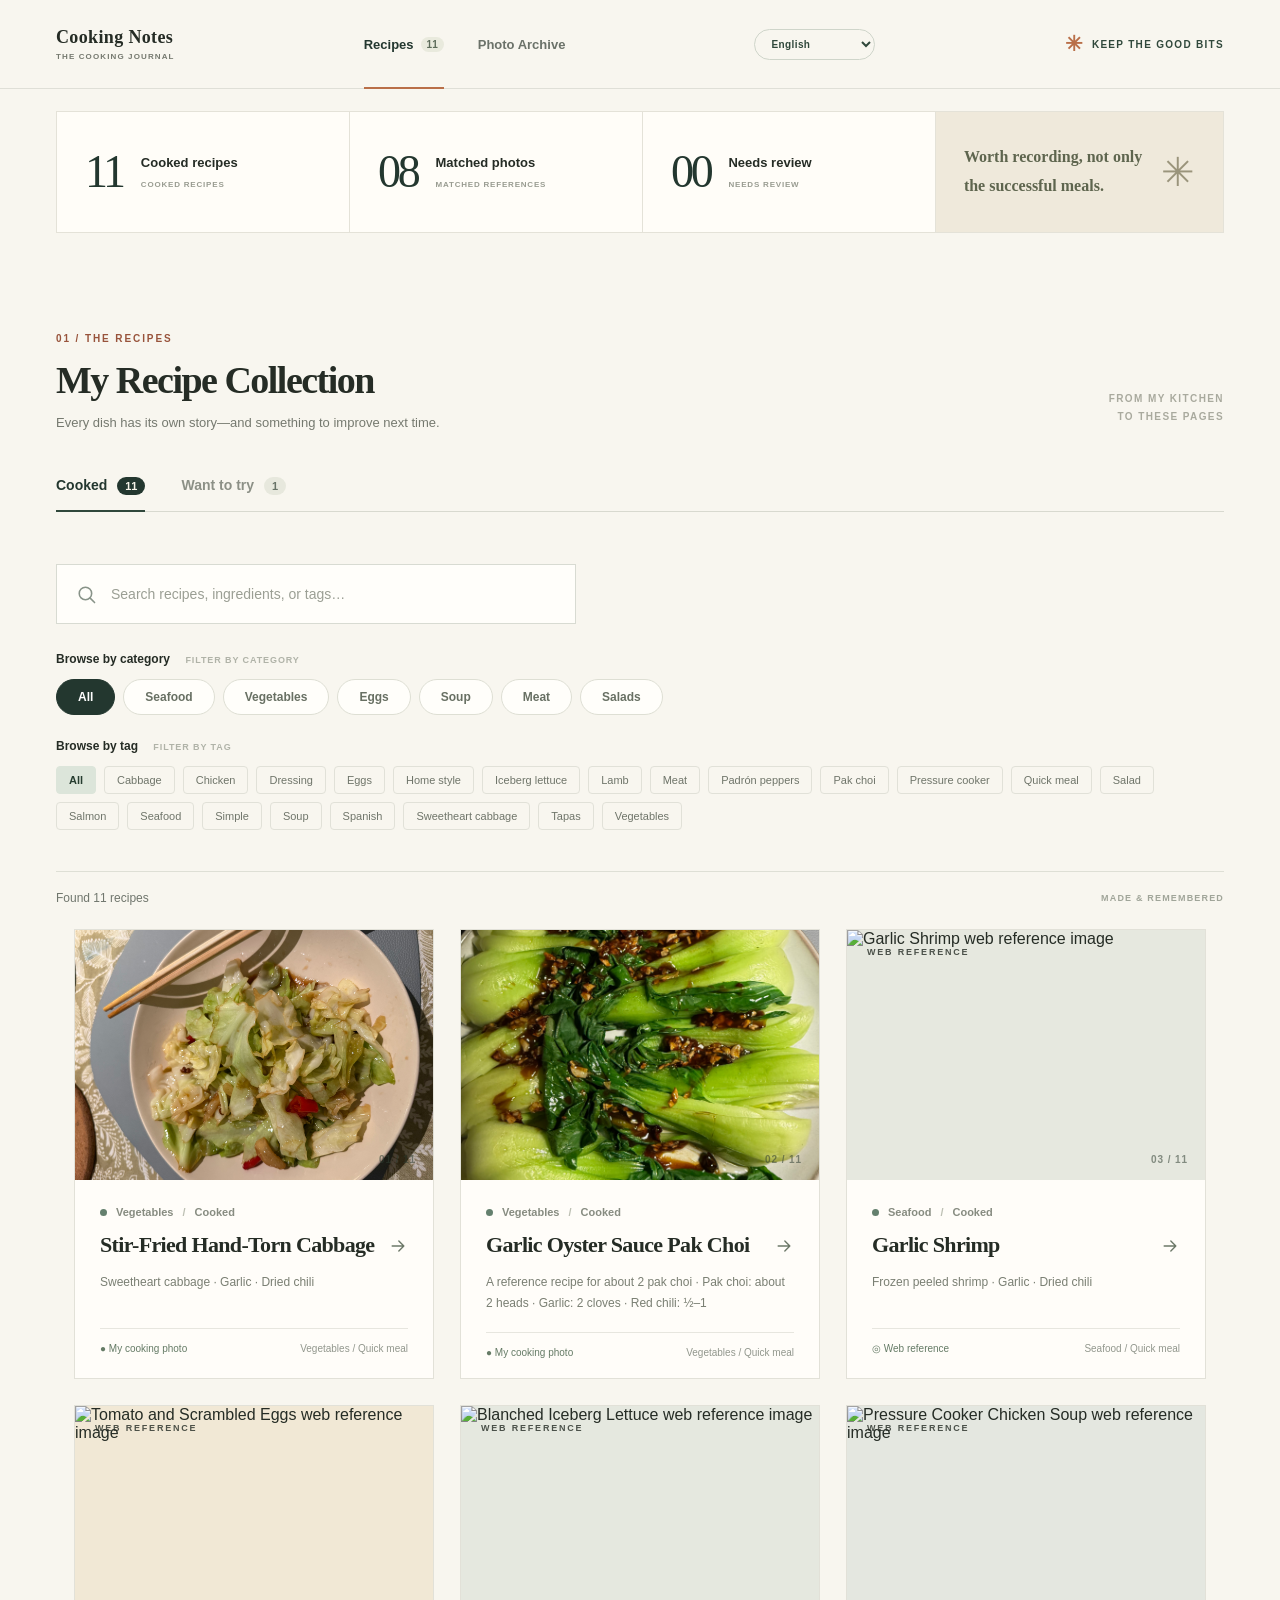
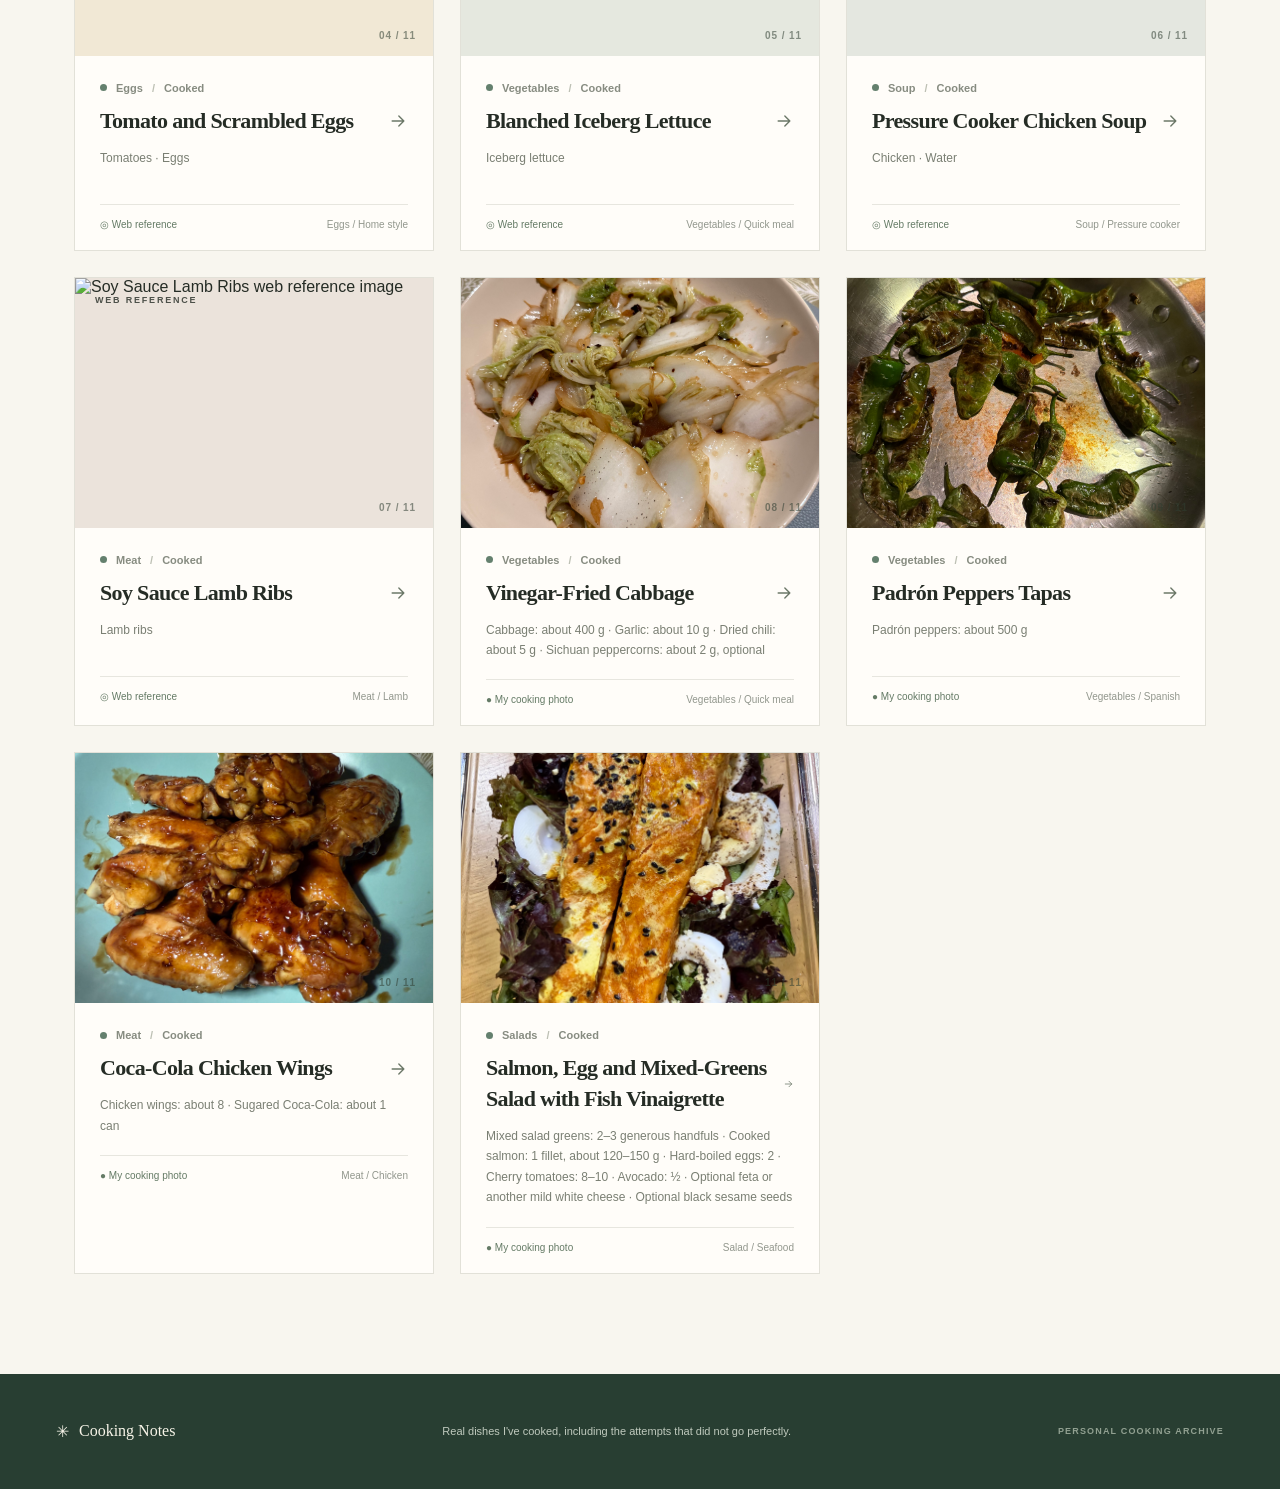
==== standalone.html @ 300072ee "Add salmon salad recipes and photos" ====
<!DOCTYPE html>
<html lang="zh-CN">
<head>
  <meta charset="UTF-8" />
  <meta name="viewport" content="width=device-width, initial-scale=1.0" />
  <meta name="theme-color" content="#f8f6ef" />
  <meta name="description" content="一个个人烹饪档案：记住每道菜的做法、真实经验和下次想改进的地方。" />
  <title>我的厨房笔记 · Cooking Notes</title>
  <style>
:root{--ink:#252c25;--muted:#75796f;--forest:#30483b;--deep:#23372f;--paper:#f8f6ef;--white:#fffefa;--line:#e4e2d8;--pale:#eeeee4;--orange:#b96f48;--rust:#98533b;--yellow:#f0e4cf;--greenlight:#e5ece1;--radius:10px;--sans:'DM Sans','Manrope',-apple-system,BlinkMacSystemFont,'PingFang SC','Microsoft YaHei',sans-serif;--serif:'Songti SC','Noto Serif CJK SC','Source Han Serif SC','STSong',Georgia,serif}
*{box-sizing:border-box}html{scroll-behavior:smooth}body{margin:0;color:var(--ink);background:var(--paper);font-family:var(--sans);-webkit-font-smoothing:antialiased}button,input{font:inherit}button{cursor:pointer}a{color:inherit;text-decoration:none}img,svg{max-width:100%}svg{width:20px;height:20px}a:focus-visible,button:focus-visible,input:focus-visible{outline:3px solid var(--orange);outline-offset:3px}.layout-container{width:min(1320px,calc(100% - 112px));margin-inline:auto}::selection{background:#d2dccd;color:var(--deep)}
.site-header{background:var(--paper);position:sticky;top:0;z-index:20;border-bottom:1px solid rgba(57,74,57,.13);backdrop-filter:blur(12px)}.header-inner{min-height:88px;display:flex;align-items:center;justify-content:space-between;gap:30px}.brand{display:flex;align-items:center;gap:12px;flex-shrink:0}.brand-symbol{width:43px;height:43px;border:1px solid var(--deep);background:var(--deep);color:#efe8da;display:grid;place-items:center;border-radius:50%}.brand-fork{font-size:24px;line-height:1}.brand-title{display:flex;flex-direction:column;gap:4px}.brand-title strong{font-family:var(--serif);font-size:18px;font-weight:700;letter-spacing:.02em}.brand-title small{font-size:8px;font-weight:800;letter-spacing:.14em;color:var(--muted)}.main-nav{display:flex;align-items:center;gap:34px;height:88px}.main-nav a{height:100%;display:flex;align-items:center;gap:7px;font-size:13px;font-weight:700;color:#6b7269;position:relative;white-space:nowrap}.main-nav a:hover,.main-nav a[aria-current=page]{color:var(--deep)}.main-nav a[aria-current=page]:after{position:absolute;content:'';height:2px;background:var(--orange);left:0;right:0;bottom:-1px}.nav-count{font-size:10px;border-radius:9px;padding:2px 6px;background:#e9eadd;color:#5c6b59}.header-side{display:flex;gap:8px;align-items:center;white-space:nowrap;color:var(--forest);font-size:10px;letter-spacing:.13em;font-weight:800}.header-star{font-size:21px;color:var(--orange)}
.hero{min-height:510px;display:grid;grid-template-columns:1.18fr .82fr;margin-top:54px;overflow:hidden;background:#efeee5}.hero-copy{padding:74px 50px 55px 69px;display:flex;flex-direction:column;justify-content:center}.eyebrow,.section-kicker,.detail-kicker{font-size:10px;letter-spacing:.19em;font-weight:800;color:var(--rust)}.eyebrow{display:flex;align-items:center;gap:13px;color:#777c70}.eyebrow-line{height:1px;width:23px;background:var(--orange)}.edition{font-size:9px;color:#b3b6a9;margin-left:12px}.hero h1,.page-intro h1,.about-hero h1{font-family:var(--serif);font-weight:600;line-height:1.35;letter-spacing:-.055em;margin:30px 0 20px;font-size:clamp(40px,4.25vw,66px)}.hero h1 em,.about-hero h1 em{color:var(--forest);font-style:normal}.hero-description{font-size:14px;line-height:2.15;color:#697165;margin:0 0 38px}.hero-link{display:inline-flex;align-items:center;gap:17px;font-size:13px;font-weight:800;width:max-content}.hero-link-icon{background:var(--forest);color:#fff;padding:10px;width:42px;height:42px;border-radius:50%;display:grid;place-items:center;transition:transform .2s}.hero-link:hover .hero-link-icon{transform:translateX(4px)}.hero-art{background:#415747;color:#f4eedc;min-height:480px;position:relative;overflow:hidden;padding:31px 33px;display:flex;align-items:center;justify-content:center}.hero-art:before,.hero-art:after{content:'';position:absolute;pointer-events:none;border:1px solid rgba(242,237,220,.09);width:530px;height:530px;border-radius:50%;top:65px;left:40%}.hero-art:after{width:700px;height:700px;top:-210px;left:-60%}.art-top{position:absolute;top:34px;left:35px;font-size:12px;letter-spacing:.16em;font-weight:800;line-height:1.35}.art-top span{display:inline-block;font-size:30px;position:absolute;top:0;left:calc(100% + 180px);color:#cfb28a}.art-bottom{position:absolute;bottom:25px;left:35px;right:35px;display:flex;justify-content:space-between;font-size:9px;letter-spacing:.16em;font-weight:700;color:#e0d6b9}.art-plate{width:min(330px,74%);aspect-ratio:1;border:2px solid #d8d4b9;border-radius:50%;display:grid;place-items:center;background:radial-gradient(circle at 35% 35%,#e6dfc7,#d2c7a6 80%);box-shadow:0 18px 30px rgba(8,27,17,.25),inset 0 0 0 15px rgba(247,241,215,.21),inset 0 0 0 18px rgba(61,84,65,.3);transform:rotate(-15deg)}.art-plate-ring{width:71%;height:71%;border:1px solid #8d907b;border-radius:50%;display:grid;place-items:center}.art-plate-ring span{font-family:Georgia,serif;text-align:center;color:#526452;font-size:12px;letter-spacing:.16em;line-height:1.9;transform:rotate(15deg)}
.stats-strip{display:grid;grid-template-columns:repeat(3,1fr) .98fr;margin-top:22px;background:#fffdf8;border:1px solid var(--line);min-height:122px}.stat{display:flex;gap:18px;align-items:center;padding:29px 28px;border-right:1px solid var(--line)}.stat strong{font-family:Georgia,serif;font-weight:400;font-size:46px;letter-spacing:-.07em;color:var(--deep);line-height:1}.stat>span{font-weight:700;font-size:13px;line-height:1.5}.stat small{display:block;font-size:8px;letter-spacing:.1em;font-weight:700;color:#999c91;margin-top:7px}.stat-note{background:#efe9db;border-right:0;justify-content:space-between}.stat-note>span{font-family:var(--serif);font-size:16px;line-height:1.8;font-weight:600;color:#5e654e}.stat-note i{font-size:40px;color:#9a947b;font-style:normal}
.catalog{padding-top:95px;padding-bottom:100px;scroll-margin-top:105px}.section-heading{display:flex;justify-content:space-between;align-items:end;gap:25px;margin-bottom:34px}.section-heading h2{font-family:var(--serif);font-size:38px;line-height:1.3;margin:10px 0 10px;letter-spacing:-.04em}.heading-mark{font-size:22px;color:var(--orange);margin-left:12px;vertical-align:top}.section-heading p{color:var(--muted);font-size:13px;margin:0}.section-side{font-size:10px;letter-spacing:.14em;font-weight:800;color:#a9aa9e;text-align:right;line-height:1.8;margin-bottom:4px}.status-tabs{border-bottom:1px solid #d8d9cf;display:flex;gap:36px;margin-bottom:28px}.status-button{padding:13px 0 17px;border:0;border-bottom:2px solid transparent;margin-bottom:-1px;background:none;font-size:14px;font-weight:700;color:#8c9086}.status-button.active{border-bottom-color:var(--forest);color:var(--deep)}.status-button span{font-size:11px;margin-left:6px;border-radius:30px;background:#e7e8dd;color:#687367;padding:3px 8px}.status-button.active span{background:var(--deep);color:#f7f4e9}.toolbar{padding:24px 0 26px}.search-wrap{height:60px;border:1px solid #d8dbd2;background:#fffefa;display:flex;align-items:center;gap:12px;padding:0 19px;max-width:520px;margin-bottom:28px;transition:border-color .2s,box-shadow .2s}.search-wrap:focus-within{border-color:var(--forest);box-shadow:0 0 0 3px rgba(48,72,59,.08)}.search-wrap svg{color:#889388;width:21px;height:21px;flex:none}.search-wrap input{border:0;outline:0;background:transparent;min-width:0;flex:1;font-size:14px;color:var(--ink)}.search-wrap input::placeholder{color:#9b9f94}.search-wrap input:focus-visible{outline:0}.clear-search{color:#778179;font-size:24px;padding:0 5px;border:0;background:transparent}.filter-title{font-size:12px;color:var(--ink);font-weight:800;margin-bottom:13px}.filter-title span{color:#b0b3a8;font-weight:700;font-size:9px;letter-spacing:.1em;margin-left:12px}.category-row,.tag-row{display:flex;flex-wrap:wrap;gap:8px}.category-button{border:1px solid #dedfd4;padding:10px 21px;background:#fffefa;font-size:12px;font-weight:600;color:#687063;border-radius:30px;transition:background .18s,color .18s}.category-button:hover,.tag-button:hover{border-color:var(--forest)}.category-button.active{background:var(--deep);color:#fff;border-color:var(--deep)}.tag-title{margin-top:24px}.tag-button{border:1px solid #e1e1d8;padding:7px 12px;background:transparent;font-size:11px;color:#6f756a;border-radius:4px}.tag-button.active{background:#dce5da;color:#263d30;border-color:#dce5da;font-weight:800}.results-heading{display:flex;align-items:center;justify-content:space-between;border-top:1px solid #dedfd5;margin:15px 0 24px;padding-top:19px;color:#70766d;font-size:12px}.results-heading b{color:var(--deep)}.results-aside{font-size:9px;letter-spacing:.13em;color:#a0a599;font-weight:700}.reset-filter{font-size:12px;background:none;border:0;color:var(--rust);font-weight:700}.recipe-grid{display:grid;grid-template-columns:repeat(3,minmax(0,1fr));gap:26px}.recipe-card{background:#fffdf9;border:1px solid #e2e1d8;display:block;min-width:0;transition:transform .2s,box-shadow .2s,border-color .2s;overflow:hidden}.recipe-card:hover{transform:translateY(-5px);box-shadow:0 16px 36px rgba(31,44,32,.09);border-color:#cdd4cb}.card-cover{height:250px;background:#e5e9df;position:relative;overflow:hidden}.cover-海鲜{background:#e6e8df}.cover-蔬菜{background:#e5e8df}.cover-鸡蛋{background:#f1e8d5}.cover-汤{background:#e4e7e0}.cover-肉类{background:#ebe3db}.card-cover .photo-frame{height:100%;width:100%;border:0}.card-number{position:absolute;bottom:15px;right:17px;color:rgba(47,62,49,.55);font-size:10px;font-weight:800;letter-spacing:.09em;z-index:1}.photo-frame{position:relative;display:flex;align-items:center;justify-content:center;min-height:100%;overflow:hidden}.photo-frame img{display:block;width:100%;height:100%;object-fit:cover;position:absolute;inset:0}.photo-missing{display:flex;flex-direction:column;color:#6c7869;gap:10px;text-align:center;isolation:isolate}.photo-missing:before{content:'';position:absolute;width:250px;height:250px;border:1px solid rgba(95,115,98,.16);border-radius:50%;z-index:-1;transform:translate(55px,15px)}.photo-corner{font-size:9px;letter-spacing:.2em;font-weight:800;opacity:.8;position:absolute;top:17px;left:20px}.placeholder-plate{width:104px;height:104px;border-radius:50%;border:1px solid rgba(63,83,68,.27);display:grid;place-items:center;background:rgba(255,255,255,.32);box-shadow:inset 0 0 0 9px rgba(255,255,255,.2)}.placeholder-inner{border:1px solid rgba(63,83,68,.16);width:72px;height:72px;border-radius:50%;display:grid;place-items:center}.placeholder-inner svg{width:27px;height:27px;opacity:.63}.placeholder-text{font-family:var(--serif);font-size:14px;font-weight:600}.placeholder-filename{font-size:9px;max-width:94%;line-height:1.45;color:#92998a;letter-spacing:.01em;overflow-wrap:anywhere}.card-content{padding:26px 25px 20px}.card-meta{display:flex;align-items:center;gap:9px;font-size:11px;color:#878c81;font-weight:600}.dot{display:inline-block;width:7px;height:7px;border-radius:50%;background:#64806e}.meta-divider{color:#bdc0b4}.card-title-row{display:flex;justify-content:space-between;align-items:center;gap:8px;margin-top:12px}.card-title-row h3{font-family:var(--serif);font-size:22px;margin:0;font-weight:600;letter-spacing:-.03em;line-height:1.4}.card-arrow{color:#6c7868;display:grid;place-items:center;transition:transform .2s}.recipe-card:hover .card-arrow{transform:translateX(4px)}.card-ingredients{color:#7a7f73;font-size:12px;min-height:37px;margin:11px 0 19px;line-height:1.7}.card-bottom{border-top:1px solid #e7e6df;padding-top:14px;display:flex;justify-content:space-between;gap:12px;font-size:10px;color:#92978d}.card-photo-status{white-space:nowrap;color:#657b66}.empty-results{text-align:center;padding:75px 20px;border:1px dashed #ced4c9;background:#f7f6ef}.empty-symbol{font-size:36px;color:var(--orange)}.empty-results h3{font-family:var(--serif);font-size:22px;margin:12px 0}.empty-results p{font-size:13px;color:var(--muted)}.btn-outline{padding:11px 17px;border:1px solid var(--forest);margin-top:12px}
.bottom-callout{background:#e6e9df;margin-bottom:85px;min-height:190px;display:flex;align-items:center;padding:35px 50px;gap:29px}.callout-flower{font-size:68px;color:#6c836f;line-height:1}.bottom-callout>div:nth-child(2){flex:1}.bottom-callout>div span{font-size:9px;letter-spacing:.17em;font-weight:800;color:#7b8d77}.bottom-callout h2{font-family:var(--serif);font-size:25px;font-weight:600;margin:8px 0}.bottom-callout p{margin:0;font-size:12px;color:#768074}.bottom-callout a,.about-foot a{display:inline-flex;align-items:center;gap:10px;font-size:12px;font-weight:800;white-space:nowrap}.bottom-callout a svg,.about-foot a svg{width:18px}
.site-footer{background:#283e32;color:#eaeadd}.footer-inner{min-height:115px;display:flex;align-items:center;justify-content:space-between;gap:18px;font-size:11px;color:#c0cabe}.footer-brand{display:flex;align-items:center;gap:10px;color:#f7f4e8;font-family:var(--serif);font-size:16px}.footer-brand:first-letter{color:#d9b893}.footer-inner>span:last-child{font-size:9px;font-weight:800;letter-spacing:.13em;color:#91a091}
.breadcrumbs{display:flex;align-items:center;gap:12px;font-size:11px;color:#91988c;margin:33px 0 50px}.breadcrumbs a:hover{color:var(--forest)}.breadcrumbs b{font-weight:700;color:var(--forest)}.detail-top{display:grid;grid-template-columns:1.02fr .98fr;gap:60px;align-items:center;padding-bottom:65px;border-bottom:1px solid var(--line)}.detail-intro{padding:30px 10px 35px 0}.detail-kicker{display:flex;align-items:center;gap:14px}.detail-line{width:30px;height:1px;background:#b8baad}.detail-intro h1{font-family:var(--serif);font-size:clamp(36px,4.2vw,66px);font-weight:600;line-height:1.35;letter-spacing:-.045em;margin:24px 0 18px}.detail-intro>p{font-size:13px;color:#7b8376;line-height:1.9;max-width:400px}.detail-tag-row{display:flex;gap:7px;flex-wrap:wrap;margin:25px 0 45px}.tag{font-size:10px;letter-spacing:.01em;background:#e5e9de;border-radius:3px;padding:8px 11px;color:#657763}.detail-action-row{display:flex;align-items:center;gap:35px}.cooked-label{font-size:12px;font-weight:700;color:#507159;display:flex;align-items:center;gap:8px}.print-button{border:0;border-bottom:1px solid #aab4a7;background:none;padding:5px 1px;color:#536d59;font-size:12px;font-weight:800}.detail-cover{height:420px;background:#e1e5d9}.detail-cover .visual-detail{height:420px}.detail-cover .photo-corner{top:25px;left:26px}.detail-cover .placeholder-plate{width:150px;height:150px}.detail-cover .placeholder-inner{width:105px;height:105px}.detail-cover .placeholder-inner svg{width:35px;height:35px}.detail-body{display:grid;grid-template-columns:minmax(220px,.75fr) minmax(0,1.55fr);gap:85px;padding:62px 0 60px}.detail-section{margin-bottom:49px}.detail-section-head{display:flex;align-items:center;gap:12px;border-bottom:1px solid #d9dcd2;padding-bottom:15px;margin-bottom:21px}.detail-section-head h2{font-family:var(--serif);font-size:22px;font-weight:600;margin:0}.tiny-index{font-family:Georgia,serif;font-size:13px;color:var(--orange);font-style:italic}.detail-list{padding:0;list-style:none;margin:0;display:grid;gap:11px}.detail-list li{font-size:13px;line-height:1.95;color:#555e52;position:relative;padding-left:17px}.detail-list:not(.steps-list) li:before{content:'•';position:absolute;left:0;color:#a7ae9d}.steps-list{counter-reset:steps;gap:18px}.steps-list li{counter-increment:steps;display:grid;grid-template-columns:32px 1fr;gap:12px;padding:0;align-items:start;font-size:14px;line-height:1.9}.steps-list li:before{content:counter(steps,decimal-leading-zero);position:static;color:var(--orange);font-size:12px;font-family:Georgia,serif;margin-top:3px}.not-recorded{font-size:12px;color:#a2a498;font-style:italic;margin:0}.sidebar-next{padding:21px 23px;background:#eee9dc;margin-top:45px;margin-bottom:38px}.mini-label{font-size:9px;letter-spacing:.14em;font-weight:800;color:var(--rust)}.sidebar-next h3{font-family:var(--serif);font-size:17px;margin:9px 0 14px}.sidebar-next .detail-list{gap:4px}.sidebar-next>p{border-top:1px solid #dcd5c7;color:#8a7c6d;font-size:11px;line-height:1.8;padding-top:11px;margin:14px 0 0}.recipe-sourcefile{border-top:1px solid var(--line);display:flex;align-items:flex-start;gap:10px;padding-top:20px;color:#6c7a6c;font-size:11px;line-height:1.65}.recipe-sourcefile svg{width:18px;flex:none}.recipe-sourcefile small{color:#a0a59a;overflow-wrap:anywhere}.experience-panels{display:grid;grid-template-columns:1fr 1fr;gap:18px;margin:57px 0 50px}.experience-panel{padding:29px 27px 32px;min-height:275px}.experience-panel.observed{background:#e6ede4}.experience-panel.next{background:#f2e9df}.panel-eyebrow{display:flex;align-items:center;gap:7px;font-size:9px;font-weight:800;letter-spacing:.1em;color:#648071}.experience-panel.next .panel-eyebrow{color:#b17d5e}.panel-eyebrow span{font-size:16px}.experience-panel h2{font-family:var(--serif);font-weight:600;font-size:21px;margin:17px 0 20px}.experience-panel .detail-list{gap:9px}.experience-panel .detail-list li{font-size:12px;line-height:1.9}.experience-panel.observed .detail-list li:before{color:#60806d}.experience-panel.next .detail-list li:before{color:#bc825e}.photo-count{font-family:var(--sans);font-size:11px;color:#94998e;font-weight:500;margin-left:5px}.detail-photos{display:grid;grid-template-columns:repeat(2,1fr);gap:14px}.detail-photo .photo-frame{height:200px;min-height:200px;background:#e5e9df}.detail-photo p{font-size:11px;color:#737d70}.detail-photo p span{color:#a0a69a}.gallery-tip{display:flex;align-items:flex-start;gap:8px;font-size:11px;color:#98a092;line-height:1.7;margin-top:15px}.gallery-tip svg{width:15px;height:15px;flex:none}.detail-bottom{border-top:1px solid var(--line);padding:25px 0 90px;display:flex;justify-content:space-between;gap:18px}.detail-bottom a{font-size:12px;font-weight:800;display:inline-flex;align-items:center;gap:9px;color:#4f6a57}.detail-bottom svg{width:18px;height:18px}
.page-intro{border-bottom:1px solid var(--line);padding-bottom:43px;margin-bottom:28px}.page-intro h1{margin:19px 0 13px}.page-intro h1 span{font-size:31px;color:var(--orange);vertical-align:top;margin-left:16px}.page-intro p{color:#7b8276;font-size:14px;line-height:2}.archive-banner{background:#eceee5;padding:23px 28px;display:flex;align-items:flex-start;gap:18px;border-left:3px solid #6a8871;margin-bottom:75px}.banner-icon{color:var(--forest);display:grid;place-items:center;padding:10px;border:1px solid #abb8a6;border-radius:50%;flex:none}.archive-banner strong{display:block;font-size:13px;margin-bottom:7px}.archive-banner p{font-size:12px;color:#697969;line-height:1.8;margin:0}.photo-group{margin-bottom:76px}.photo-group-title{display:flex;justify-content:space-between;align-items:end;margin-bottom:25px}.photo-group-title h2{font-family:var(--serif);font-size:28px;margin:10px 0 0;font-weight:600}.photo-group-title h2 span{font-family:Georgia,serif;font-size:17px;color:var(--orange);vertical-align:top;margin-left:7px}.photo-group-title>p{font-size:12px;color:#93988c;margin-bottom:3px}.album-grid{display:grid;grid-template-columns:repeat(3,minmax(0,1fr));gap:25px}.album-card{background:#fffefa;border:1px solid var(--line);overflow:hidden}.album-card>.photo-frame{height:238px;min-height:238px;background:#e3e8dc}.album-card.review-photo>.photo-frame{background:#eee7dd}.album-card .placeholder-plate{width:99px;height:99px}.album-content{padding:22px 23px 25px}.album-topline{display:flex;justify-content:space-between;gap:10px;font-size:10px;color:#a0a499;align-items:center}.album-status{color:#58765b;font-weight:800}.album-status.review{color:#a77350}.album-content h3{font-family:var(--serif);font-weight:600;font-size:20px;line-height:1.45;margin:16px 0 9px}.album-content>p{font-size:12px;color:#7e8279;line-height:1.8;min-height:68px;margin:0 0 15px}.album-files{border-top:1px solid var(--line);padding:13px 0 11px;display:grid;gap:6px}.album-files span{color:#aaa99f;font-size:9px;letter-spacing:.08em}.album-files b{font-weight:600;letter-spacing:0;color:#7f837a;margin-left:5px;overflow-wrap:anywhere}.album-recipe-link{font-weight:800;color:#57745a;font-size:11px;display:flex;align-items:center;gap:7px;margin-top:9px}.album-recipe-link svg{width:15px}.album-unassigned{font-size:11px;color:#ac7e61;display:block;margin-top:11px}.album-page{padding-bottom:35px}
.about-hero{padding:35px 0 70px}.about-hero h1{font-size:clamp(37px,5vw,71px);margin:23px 0}.about-hero>p{font-size:14px;line-height:2;color:#748071}.principle-grid{display:grid;grid-template-columns:repeat(3,1fr);gap:25px;padding-bottom:90px}.principle-grid article{padding:35px;background:#edeee5;min-height:245px}.principle-grid article:nth-child(2){background:#e5ebe1}.principle-grid article:nth-child(3){background:#f0e9df}.principle-grid article>span{font-family:Georgia,serif;color:#ac805f;font-size:20px;font-style:italic}.principle-grid article h2{font-family:var(--serif);font-size:21px;font-weight:600;margin:29px 0 14px}.principle-grid article p{font-size:12px;color:#738072;line-height:2}.about-foot{margin-bottom:90px;padding:44px 50px;background:#e1e8dd;display:flex;justify-content:space-between;align-items:center;gap:25px}.about-foot span{font-size:10px;letter-spacing:.13em;color:#7b947f;font-weight:800}.about-foot h2{font-family:var(--serif);font-size:26px;margin:9px 0}.about-foot p{color:#79887a;font-size:12px;line-height:1.8;max-width:650px;margin:0}.not-found{min-height:60vh;padding:100px 0}.not-found a{color:var(--forest);font-weight:800}.no-script{margin:30px;font-size:14px;color:#853f24}
@media(max-width:1130px){.layout-container{width:min(100% - 70px,1240px)}.header-side{display:none}.hero-copy{padding-left:44px}.hero h1{font-size:49px}.stats-strip{grid-template-columns:repeat(3,1fr)}.stat-note{display:none}.stat{padding:28px 20px}.card-cover{height:225px}.detail-body{gap:45px}.experience-panels{gap:10px}.experience-panel{padding:24px 20px}}
@media(max-width:760px){.layout-container{width:calc(100% - 34px)}.header-inner{min-height:71px;gap:9px}.brand-symbol{width:35px;height:35px}.brand-fork{font-size:20px}.brand-title strong{font-size:14px}.brand-title small{font-size:6px;letter-spacing:.09em}.main-nav{height:71px;gap:13px}.main-nav a{font-size:11px}.nav-count{display:none}.hero{grid-template-columns:1fr;margin-top:18px}.hero-copy{padding:49px 27px 42px}.hero h1{font-size:clamp(36px,8.7vw,55px);margin:22px 0 17px}.hero-description{font-size:12px;line-height:2;margin-bottom:25px}.desktop-break{display:none}.hero-art{min-height:250px;padding:16px}.art-plate{width:205px}.art-top{top:19px;left:22px;font-size:8px}.art-top span{font-size:18px;left:calc(100% + 110px)}.art-bottom{bottom:16px;left:22px;right:22px;font-size:7px}.stats-strip{margin-top:12px;grid-template-columns:repeat(3,minmax(0,1fr));min-height:97px}.stat{padding:20px 11px;gap:6px;flex-direction:column;align-items:flex-start}.stat strong{font-size:33px}.stat>span{font-size:10px}.stat small{font-size:6px;letter-spacing:.035em;margin-top:5px}.catalog{padding-top:58px;padding-bottom:65px}.section-heading h2{font-size:30px}.section-side{display:none}.status-tabs{margin-bottom:13px}.search-wrap{max-width:none;height:53px;margin-bottom:25px}.category-button{padding:9px 14px;font-size:11px}.category-row,.tag-row{gap:7px}.tag-button{font-size:10px;padding:7px 9px}.recipe-grid{grid-template-columns:1fr;gap:16px}.card-cover{height:240px}.card-content{padding:21px 21px 18px}.card-title-row h3{font-size:24px}.card-ingredients{min-height:0;margin-bottom:21px}.bottom-callout{margin-bottom:35px;padding:28px 25px;gap:14px;align-items:flex-start;flex-wrap:wrap}.callout-flower{font-size:37px}.bottom-callout h2{font-size:20px}.bottom-callout a{width:100%;margin-left:52px}.footer-inner{min-height:105px;flex-direction:column;gap:8px;justify-content:center;text-align:center}.footer-inner>span:last-child{display:none}.breadcrumbs{margin:25px 0 28px}.detail-top{grid-template-columns:1fr;gap:15px;padding-bottom:35px}.detail-intro{padding:5px 0 12px}.detail-intro h1{font-size:40px;margin:16px 0}.detail-intro>p{font-size:12px}.detail-tag-row{margin:20px 0 25px}.detail-cover{height:300px}.detail-cover .visual-detail{height:300px}.detail-body{grid-template-columns:1fr;gap:11px;padding:40px 0 15px}.detail-sidebar{display:grid;grid-template-columns:repeat(2,minmax(0,1fr));gap:10px}.detail-sidebar .detail-section{margin-bottom:25px}.detail-sidebar .detail-section-head h2{font-size:20px}.detail-sidebar .detail-list li{font-size:12px}.detail-sidebar .sidebar-next,.recipe-sourcefile{grid-column:1/-1}.sidebar-next{margin:0 0 21px}.recipe-sourcefile{margin-bottom:20px}.detail-section{margin-bottom:34px}.experience-panels{margin:30px 0 38px;grid-template-columns:1fr;gap:12px}.experience-panel{min-height:0}.detail-photos{grid-template-columns:repeat(2,minmax(0,1fr));gap:9px}.detail-photo .photo-frame{height:155px;min-height:155px}.detail-photo .placeholder-filename{font-size:7px}.detail-photo .photo-corner{font-size:7px;top:12px;left:10px}.detail-photo .placeholder-plate{width:65px;height:65px}.detail-photo .placeholder-inner{width:44px;height:44px}.detail-photo .placeholder-inner svg{width:20px}.detail-photo .placeholder-text{font-size:11px}.detail-photo p{font-size:10px}.detail-bottom{padding-bottom:45px}.page-intro h1{font-size:39px}.page-intro p{font-size:12px}.archive-banner{padding:18px;gap:13px;margin-bottom:53px}.archive-banner p{font-size:11px}.album-grid{grid-template-columns:1fr;gap:18px}.album-card>.photo-frame{height:230px;min-height:230px}.album-content>p{min-height:0}.photo-group-title h2{font-size:25px}.photo-group-title>p{display:none}.photo-group{margin-bottom:50px}.about-hero{padding:28px 0 50px}.about-hero h1{font-size:40px}.principle-grid{grid-template-columns:1fr;gap:12px;padding-bottom:50px}.principle-grid article{min-height:0;padding:25px}.principle-grid article h2{margin-top:13px}.about-foot{padding:30px 23px;display:block;margin-bottom:45px}.about-foot h2{font-size:24px}.about-foot a{margin-top:23px}}
@media(min-width:761px) and (max-width:920px){.recipe-grid,.album-grid{grid-template-columns:repeat(2,minmax(0,1fr))}.hero h1{font-size:42px}.hero-art{min-height:410px}.art-plate{width:230px}.detail-top{gap:25px}.detail-cover,.detail-cover .visual-detail{height:340px}}
@media print{.site-header,.site-footer,.hero,.stats-strip,.catalog,.bottom-callout,.breadcrumbs,.print-button,.detail-bottom,.about-page,.album-page{display:none!important}body{background:white}.layout-container{width:100%}.detail-top{grid-template-columns:1fr;padding:0 0 15px}.detail-cover{display:none}.detail-intro{padding:0}.detail-intro h1{font-size:30px}.detail-tag-row{margin:7px 0}.detail-body{padding:16px 0;gap:25px}.detail-section{margin-bottom:15px}.experience-panels{margin:20px 0;break-inside:avoid}.experience-panel{min-height:0;padding:15px}.detail-list li{font-size:11px;line-height:1.45}.detail-gallery{display:none}.recipe-sourcefile{display:none}}
@media(prefers-reduced-motion:reduce){html{scroll-behavior:auto}*,*:before,*:after{transition-duration:.01ms!important;animation-duration:.01ms!important}}

/* Keep recipe cards at a stable width; change the column count, not the card scale. */
.recipe-grid{grid-template-columns:repeat(auto-fit,minmax(min(100%,360px),360px));justify-content:center;gap:26px}
.recipe-card{width:min(360px,100%)}
.language-select{border:1px solid #cfd5ca;border-radius:999px;background:var(--paper);color:var(--forest);padding:8px 28px 8px 12px;font-size:10px;font-weight:800;letter-spacing:.04em;white-space:nowrap;transition:background .18s,border-color .18s}
.language-select:hover,.language-select:focus{background:#e5ece1;border-color:#aebcae}
@media(max-width:760px){.recipe-grid{grid-template-columns:repeat(2,minmax(0,1fr));gap:12px;align-items:start}.recipe-card{width:100%}.card-cover{height:180px}.card-content{padding:15px 14px 14px}.card-meta{font-size:10px;gap:6px}.card-title-row{align-items:flex-start}.card-title-row h3{font-size:19px;line-height:1.3}.card-ingredients{font-size:11px;line-height:1.55;min-height:0;margin:8px 0 14px}.card-bottom{display:block;font-size:9px}.card-bottom .card-photo-status{display:block;margin-bottom:5px}}

</style>
  <script id="cookbook-data" type="application/json">{"recipes":[{"id":"hand-torn-cabbage","title":"手撕包菜","status":"cooked","cuisine":"Chinese","category":"蔬菜","tags":["vegetables","quick-meal","sweetheart-cabbage"],"cover":"../../images/photos/hand-torn-cabbage-2026-10-12.jpg","ingredients":["Sweetheart Cabbage","蒜","干辣椒"],"seasonings":[],"instructions":["包菜撕成块，洗净并充分沥干。","蒜切末，干辣椒剪段。","锅充分预热，加油。","蒜和干辣椒短暂爆香。","先放比较厚的菜梗，再放叶子。","大火快速翻炒。","最后加入生抽、醋和糖。"],"experience":["已实际做过，但上次效果不够理想。","实际炒了约 5 分钟。","菜比较嫩，但是缺少焦香。","盘底有一些水。","醋用到约 1 tbsp，可能偏多。"],"improvements":["包菜洗完充分沥干。","锅要更热。","菜太多可以分批炒。","减少频繁翻动。","尝试把炒制时间缩短到约 2–3 分钟。","醋先用 1 tsp。"],"nextSeasonings":["生抽：2 tsp","醋：1 tsp","糖：¼–½ tsp"],"notes":[],"sources":[],"filename":"recipes/cooked/hand-torn-cabbage.md","referenceImage":null,"photos":[{"originalFile":"IMG_0497.HEIC","displayFile":"hand-torn-cabbage-2026-10-12.jpg","date":"2026-10-12","identifiedAs":"手撕包菜","matchStatus":"matched","recipeId":"hand-torn-cabbage","note":"可靠匹配手撕包菜；不能仅凭照片确定是哪一次尝试。","available":true,"publicPath":"./images/photos/hand-torn-cabbage-2026-10-12.jpg"},{"originalFile":"IMG_0633.HEIC","displayFile":"hand-torn-cabbage-2026-10-29.jpg","date":"2026-10-29","identifiedAs":"手撕包菜","matchStatus":"matched","recipeId":"hand-torn-cabbage","note":"可靠匹配手撕包菜；不能仅凭照片确定是哪一次尝试。","available":true,"publicPath":"./images/photos/hand-torn-cabbage-2026-10-29.jpg"}]},{"id":"garlic-oyster-sauce-pak-choi","title":"蒜蓉蚝油 Pak Choi","status":"cooked","cuisine":"Chinese","category":"蔬菜","tags":["vegetables","quick-meal","pak-choi"],"cover":"../../images/photos/garlic-oyster-sauce-pak-choi-2026-10-25.jpg","ingredients":["参考配方约适合 2 颗 Pak Choi：","Pak Choi：约 2 颗","蒜：2 瓣","红辣椒：半根至 1 根"],"seasonings":["蚝油：1 tbsp","生抽：1 tsp","老抽：少许，可选","香油：½ tsp","玉米淀粉：¼ tsp 或更少","水：约 3 tbsp，可根据浓稠度增加"],"instructions":["Pak Choi 洗净，对半或切成四份。","菜梗先接触沸水约 10–15 秒，再将叶子放进去短暂焯熟。","捞出充分沥干。","锅中加油，将蒜和红辣椒炒香。","加入提前混合好的酱汁，稍微煮至浓稠。","浇在 Pak Choi 上。"],"experience":["已实际做过，并且拍了照片。","上次菜叶有点软。","上次酱汁偏浓，而且量稍多。"],"improvements":["缩短焯水时间。","减少玉米淀粉或增加一点水。","不需要浇太多酱汁。"],"nextSeasonings":[],"notes":[],"sources":["Khin's Kitchen — Pak Choi with Garlic Sauce（原始菜谱名称；当前记录未提供链接）"],"filename":"recipes/cooked/garlic-oyster-sauce-pak-choi.md","referenceImage":null,"photos":[{"originalFile":"IMG_0579.HEIC","displayFile":"garlic-oyster-sauce-pak-choi-2026-10-25.jpg","date":"2026-10-25","identifiedAs":"蒜蓉蚝油 Pak Choi","matchStatus":"matched","recipeId":"garlic-oyster-sauce-pak-choi","note":"可靠匹配该菜谱。","available":true,"publicPath":"./images/photos/garlic-oyster-sauce-pak-choi-2026-10-25.jpg"}]},{"id":"garlic-shrimp","title":"蒜香虾仁","status":"cooked","cuisine":"Chinese","category":"海鲜","tags":["seafood","quick-meal"],"cover":null,"ingredients":["冷冻去壳虾仁","蒜","干辣椒"],"seasonings":["生抽","蚝油","糖"],"instructions":["虾仁解冻，沥干并擦去多余水分。","蒜切末，干辣椒剪段，可以去籽。","小火用油爆香蒜末和干辣椒。","加入虾仁炒至完全熟透。","加入生抽、蚝油和少量糖，翻炒均匀。"],"experience":["已实际做过。","干辣椒去籽可以减少辣度。","蒜和干辣椒不要炒焦，否则会发苦。","冷冻虾仁需要尽量沥干水分。"],"improvements":[],"nextSeasonings":[],"notes":["上图是网络参考图，不是本人的实拍照片。"],"sources":["网络参考图来源：[The Kitchn — Garlic Butter Shrimp](https://www.thekitchn.com/garlic-butter-shrimp-265172)"],"filename":"recipes/cooked/garlic-shrimp.md","referenceImage":"https://cdn.apartmenttherapy.info/image/upload/v1784063282/k/archive/4d14d19b855023bfdb66a6a99bb9dd78fb2894a0_landscape.jpg","photos":[]},{"id":"tomato-and-eggs","title":"西红柿炒鸡蛋","status":"cooked","cuisine":"Chinese","category":"鸡蛋","tags":["eggs","home-style"],"cover":null,"ingredients":["番茄","鸡蛋"],"seasonings":["盐","糖","油"],"instructions":["鸡蛋打散，先炒至凝固，盛出来。","番茄切块，放入锅中加盐炒软。","适当压碎番茄，让它释放汁水。","加入炒好的鸡蛋。","用糖和盐调整味道。"],"experience":["已实际做过，但上次不太成功。","英国买的番茄比较硬。","番茄炒了以后仍然保持块状，很难炒出番茄汁。","加水后，最后还是变得比较干。"],"improvements":["买成熟、偏软的番茄。","番茄先单独炒 4–6 分钟。","可以盖盖子稍微焖一下。","必要时加少量番茄酱辅助出汁。"],"nextSeasonings":[],"notes":["上图是网络参考图，不是本人的实拍照片。"],"sources":["网络参考图来源：[爱料理 — 蕃茄炒蛋](https://icook.tw/recipes/59691)"],"filename":"recipes/cooked/tomato-and-eggs.md","referenceImage":"https://tokyo-kitchen.icook.network/uploads/step/cover/234334/8b9d5fb97aab0b68.jpg","photos":[]},{"id":"blanched-iceberg-lettuce","title":"白灼生菜","status":"cooked","cuisine":"Chinese","category":"蔬菜","tags":["vegetables","quick-meal","iceberg-lettuce"],"cover":null,"ingredients":["Iceberg Lettuce"],"seasonings":["蒜","蚝油","生抽","糖","油"],"instructions":["生菜洗净，适当撕开。","在沸水中短时间焯熟。","捞出沥干。","用蒜、生抽、蚝油、糖和少量水制作酱汁。","将酱汁浇在生菜上。"],"experience":["已实际做过，觉得很好吃。"],"improvements":[],"nextSeasonings":[],"notes":["上图是网络参考图，不是本人的实拍照片。"],"sources":["网络参考图来源：[DelishHomeCook — Iceberg Lettuce with Oyster Sauce](https://delishhomecook.com/2017/07/28/blanched_lettuce/)"],"filename":"recipes/cooked/blanched-iceberg-lettuce.md","referenceImage":"https://delishhomecook.files.wordpress.com/2017/07/dsc01959-small.jpg","photos":[]},{"id":"pressure-cooker-chicken-soup","title":"高压锅鸡汤","status":"cooked","cuisine":"Chinese","category":"汤","tags":["soup","pressure-cooker","simple"],"cover":null,"ingredients":["鸡","水"],"seasonings":[],"instructions":["将鸡放进高压锅。","加水。","用高压锅煮汤。以前提到过约 1 小时，但具体高压烹饪时间和模式尚未确认。"],"experience":["已实际做过。","具体调味料、鸡肉用量和高压烹饪时间尚未记录，下一次做的时候可以补充。"],"improvements":[],"nextSeasonings":[],"notes":["上图是网络参考图，不是本人的实拍照片。"],"sources":["网络参考图来源：[Wikimedia Commons — Chinese Food - Chicken Soup](https://commons.wikimedia.org/wiki/File:Chinese_Food_-_Chicken_Soup.JPG)（CC BY-SA 3.0）"],"filename":"recipes/cooked/pressure-cooker-chicken-soup.md","referenceImage":"https://upload.wikimedia.org/wikipedia/commons/4/47/Chinese_Food_-_Chicken_Soup.JPG","photos":[]},{"id":"soy-sauce-lamb-ribs","title":"酱油羊排","status":"cooked","cuisine":"Chinese","category":"肉类","tags":["meat","lamb","home-style"],"cover":null,"ingredients":["羊排"],"seasonings":["酱油"],"instructions":[],"experience":["已实际做过。","这道菜是自己随意调制的酱油风味，不是严格按照某个中餐菜谱做的。"],"improvements":[],"nextSeasonings":[],"notes":["上图是网络参考图，不是本人的实拍照片；图片展示的是相近的红烧羊排风格，不代表这道菜的实际成品。"],"sources":["网络参考图来源：[搜狐 — 红烧羊肉/羊排相关图片](https://www.sohu.com/a/840072712_121106832)"],"filename":"recipes/cooked/soy-sauce-lamb-ribs.md","referenceImage":"https://q7.itc.cn/q_70/images03/20241220/396b5f5ba7764e2a8b6789eb6a0640f6.jpeg","photos":[]},{"id":"vinegar-braised-cabbage","title":"醋溜白菜","status":"cooked","cuisine":"Chinese","category":"蔬菜","tags":["vegetables","quick-meal","cabbage"],"cover":"../../images/photos/stir-fried-cabbage-vegetable-review-2026-10-15.jpg","ingredients":["白菜／大白菜：约 400 g","蒜：约 10 g","干辣椒：约 5 g","花椒：约 2 g，可选"],"seasonings":["陈醋：约 20 ml","生抽：约 10 ml","白砂糖：约 5 g","盐：约 3 g","食用油：约 25 ml"],"instructions":["将白菜帮和叶分开；白菜帮斜切成片，白菜叶撕成大块。","锅烧热加油，放入花椒小火炸香后捞出。","加入干辣椒段和蒜片，短暂爆香。","转大火，先加入白菜帮快速翻炒约 1 分钟，再加入白菜叶翻炒约 30 秒。","沿锅边淋入陈醋，快速翻炒。","加入生抽、糖和盐，翻炒均匀后立即出锅。"],"experience":["已实际做过，并拍了照片。"],"improvements":["下次改进尚未记录。公开参考做法强调大火快炒、帮叶分开，以减少出水并保持脆感；是否适合下一次实际尝试，之后再记录。"],"nextSeasonings":[],"notes":["上面的用量和步骤是根据公开常见做法整理的参考版本，不代表 2026-10-15 这次照片对应的确切用量或步骤。"],"sources":["醋溜白菜参考做法：[理科生下厨房](https://scicook.com/recipes/vinegar-cabbage/)"],"filename":"recipes/cooked/vinegar-braised-cabbage.md","referenceImage":null,"photos":[{"originalFile":"IMG_0504.HEIC","displayFile":"stir-fried-cabbage-vegetable-review-2026-10-15.jpg","date":"2026-10-15","identifiedAs":"醋溜白菜","matchStatus":"matched","recipeId":"vinegar-braised-cabbage","note":"用户确认这是醋溜白菜。","available":true,"publicPath":"./images/photos/stir-fried-cabbage-vegetable-review-2026-10-15.jpg"}]},{"id":"padron-peppers-tapas","title":"Padrón Peppers Tapas","status":"cooked","cuisine":"Spanish","category":"蔬菜","tags":["vegetables","spanish","tapas","padron-peppers"],"cover":"../../images/photos/pan-fried-green-peppers-review-2026-10-17.jpg","ingredients":["Padrón peppers：约 500 g"],"seasonings":["西班牙橄榄油：适量（公开参考版本约 300 ml）","海盐片：适量"],"instructions":["Padrón peppers 洗净，并充分沥干水分。","锅中加入橄榄油并充分加热。","放入辣椒，煎炸至表皮起泡并呈金黄色。","捞出沥去多余油分，装盘后撒上海盐，趁热食用。"],"experience":["已实际做过，并拍了照片。","这道菜是西班牙 tapas。"],"improvements":[],"nextSeasonings":[],"notes":["上面的用量和步骤是根据西班牙常见 tapas 做法整理的参考版本，不代表 2026-10-17 这次照片对应的确切用量或步骤。"],"sources":["Padrón peppers 参考做法：[Foods and Wines from Spain](https://www.foodswinesfromspain.com/en/fws-academy/recipes/2017/october/padron-peppers)"],"filename":"recipes/cooked/padron-peppers-tapas.md","referenceImage":null,"photos":[{"originalFile":"IMG_0531.HEIC","displayFile":"pan-fried-green-peppers-review-2026-10-17.jpg","date":"2026-10-17","identifiedAs":"Padrón Peppers Tapas","matchStatus":"matched","recipeId":"padron-peppers-tapas","note":"用户确认这是西班牙 Padrón peppers tapas。","available":true,"publicPath":"./images/photos/pan-fried-green-peppers-review-2026-10-17.jpg"}]},{"id":"coca-cola-chicken-wings","title":"可乐鸡翅","status":"cooked","cuisine":"Chinese","category":"肉类","tags":["meat","chicken","home-style"],"cover":"../../images/photos/soy-glazed-chicken-review-2026-10-25.jpg","ingredients":["鸡翅：约 8 只","含糖可乐：约 1 罐"],"seasonings":["盐：适量","料酒：约 1 tbsp","生抽：约 10 ml","老抽：约 5–7 ml","姜片：约 5 片","桂皮：半支至 1 支，可选","八角：可选"],"instructions":["在鸡翅两面划刀或扎孔，帮助入味；可用料酒和老抽腌制约 30 分钟至 2 小时。","鸡翅冷水下锅，可加入姜片；煮开并撇去浮沫后捞出，用温水冲净并擦干。","锅烧热，将鸡翅小火煎至两面金黄。","加入可乐、料酒、生抽、老抽和可选的桂皮、八角；液体以接近没过鸡翅为宜。","小火炖煮至鸡翅熟透、汤汁明显减少。","转大火收汁，让浓稠酱汁裹在鸡翅表面；最后按需要补盐。"],"experience":["已实际做过，并拍了照片。"],"improvements":[],"nextSeasonings":[],"notes":["上面的用量和步骤是根据公开常见做法整理的参考版本，不代表 2026-10-25 这次照片对应的确切用量或步骤。"],"sources":["可乐鸡翅参考做法：[下厨房](https://m.xiachufang.com/recipe/1000229/)","可乐鸡翅常见做法概述：[维基百科](https://zh.wikipedia.org/wiki/可乐鸡翅)"],"filename":"recipes/cooked/coca-cola-chicken-wings.md","referenceImage":null,"photos":[{"originalFile":"IMG_0581.HEIC","displayFile":"soy-glazed-chicken-review-2026-10-25.jpg","date":"2026-10-25","identifiedAs":"可乐鸡翅","matchStatus":"matched","recipeId":"coca-cola-chicken-wings","note":"用户确认这是可乐鸡翅。","available":true,"publicPath":"./images/photos/soy-glazed-chicken-review-2026-10-25.jpg"}]},{"id":"fish-vinaigrette","title":"三文鱼鸡蛋混合生菜沙拉（Fish Vinaigrette）","status":"cooked","cuisine":"Western","category":"沙拉","tags":["salad","seafood","salmon","simple"],"cover":"../../images/photos/fish-vinaigrette-1.jpg","ingredients":["混合生菜：2–3 大把，例如绿叶生菜和红叶生菜","熟三文鱼：1 片，约 120–150 g，简单调味后掰成大块","水煮蛋：2 个，对半或切成四块","樱桃番茄：8–10 个，对半切开","牛油果：½ 个，切片或切丁","可选：少量菲达奶酪或其他味道温和的白奶酪","可选：黑芝麻，最后撒上"],"seasonings":["特级初榨橄榄油：3 份","醋：1 份","盐：适量","黑胡椒：适量","意大利综合香料：适量"],"instructions":["制作油醋汁：将橄榄油、醋、盐、黑胡椒和意大利综合香料放入一个最小的透明密封容器中，盖紧后摇匀。","组合沙拉：把混合生菜放入大盘，加入樱桃番茄和牛油果，再摆上三文鱼和水煮蛋。","完成：按喜好加入奶酪和黑芝麻。再次摇匀油醋汁，淋在沙拉上后立即食用。"],"experience":["已实际做过，并拍下了两张成品照片。"],"improvements":[],"nextSeasonings":[],"notes":[],"sources":[],"filename":"recipes/cooked/fish-vinaigrette.md","referenceImage":null,"photos":[{"originalFile":"fish-vinaigrette-1.jpg","displayFile":"fish-vinaigrette-1.jpg","date":"日期未记录","identifiedAs":"三文鱼鸡蛋混合生菜沙拉","matchStatus":"matched","recipeId":"fish-vinaigrette","note":"随鱼汁油醋汁菜谱提供的个人实拍照片。","available":true,"publicPath":"./images/photos/fish-vinaigrette-1.jpg"},{"originalFile":"fish-vinaigrette-2.jpg","displayFile":"fish-vinaigrette-2.jpg","date":"日期未记录","identifiedAs":"三文鱼鸡蛋混合生菜沙拉","matchStatus":"matched","recipeId":"fish-vinaigrette","note":"随鱼汁油醋汁菜谱提供的个人实拍照片。","available":true,"publicPath":"./images/photos/fish-vinaigrette-2.jpg"}]},{"id":"honey-mustard-chicken-salad-sauce","title":"蜂蜜芥末鸡肉沙拉","status":"to-try","cuisine":"Western","category":"沙拉","tags":["salad","chicken","dressing","simple"],"cover":null,"ingredients":["薄切鸡胸肉：120 g，可以使用超市购买的熟鸡肉片，或将熟鸡胸肉切薄","混合生菜：2–3 大把，例如绿叶生菜和红叶生菜","水煮蛋：2 个，对半或切成四块","樱桃番茄：8–10 个，对半切开","牛油果：½ 个，切片或切丁","坚果：一小把，粗略切碎，例如杏仁、核桃或腰果","可选：少量菲达奶酪或其他味道温和的白奶酪","可选：黑芝麻，最后撒上"],"seasonings":["特级初榨橄榄油：1 tbsp（15 ml）","第戎芥末：1 tbsp（15 g）；也可以用 2 tsp 第戎芥末加 1 tsp 粒粒芥末增加口感","蜂蜜：2 tsp（10 ml）","苹果醋或新鲜柠檬汁：1 tsp（5 ml），用来平衡甜味并帮助乳化","细海盐：1 小撮","现磨黑胡椒：1 小撮","可选：极少量蒜粉或一小撮切碎的新鲜细香葱"],"instructions":["准备鸡肉：如果使用生鸡胸肉，用盐和胡椒调味，彻底煮熟后稍微静置，再切成薄片；如果使用现成的熟鸡肉片，可直接使用。","混合酱汁底：在小碗中将芥末、蜂蜜、醋（或柠檬汁）、盐和黑胡椒搅拌至完全顺滑。","乳化橄榄油：一边快速搅拌，一边慢慢将橄榄油细细地倒入芥末混合物中，直到酱汁变得有光泽并稍微变稠。","调整浓稠度：尝味后按需要调整。如果想让酱汁更适合淋在嫩叶上，可以加入 ½ tsp 温水搅匀。","组合沙拉：把生菜、樱桃番茄和牛油果放入碗中，摆上水煮蛋、薄切鸡肉和坚果，再加入可选的奶酪和黑芝麻。","拌匀后食用：将一半酱汁拌入鸡肉，另一半在上桌前立即淋到生菜上。"],"experience":[],"improvements":[],"nextSeasonings":[],"notes":["这个配方按 120 g 鸡肉计算，大约可得到 2½ tbsp 乳化酱汁，足够拌鸡肉并调味一份配菜沙拉。","如果使用生鸡肉，可以在煎好后转小火，在锅中加入 1 tbsp 酱汁，让鸡肉裹上酱汁并轻微焦糖化 30–45 秒；剩下的酱汁冷拌沙拉。"],"sources":[],"filename":"recipes/cooked/honey-mustard-chicken-salad-sauce.md","referenceImage":null,"photos":[]}],"photos":[{"originalFile":"IMG_0497.HEIC","displayFile":"hand-torn-cabbage-2026-10-12.jpg","date":"2026-10-12","identifiedAs":"手撕包菜","matchStatus":"matched","recipeId":"hand-torn-cabbage","note":"可靠匹配手撕包菜；不能仅凭照片确定是哪一次尝试。","available":true,"publicPath":"./images/photos/hand-torn-cabbage-2026-10-12.jpg"},{"originalFile":"IMG_0633.HEIC","displayFile":"hand-torn-cabbage-2026-10-29.jpg","date":"2026-10-29","identifiedAs":"手撕包菜","matchStatus":"matched","recipeId":"hand-torn-cabbage","note":"可靠匹配手撕包菜；不能仅凭照片确定是哪一次尝试。","available":true,"publicPath":"./images/photos/hand-torn-cabbage-2026-10-29.jpg"},{"originalFile":"IMG_0579.HEIC","displayFile":"garlic-oyster-sauce-pak-choi-2026-10-25.jpg","date":"2026-10-25","identifiedAs":"蒜蓉蚝油 Pak Choi","matchStatus":"matched","recipeId":"garlic-oyster-sauce-pak-choi","note":"可靠匹配该菜谱。","available":true,"publicPath":"./images/photos/garlic-oyster-sauce-pak-choi-2026-10-25.jpg"},{"originalFile":"IMG_0504.HEIC","displayFile":"stir-fried-cabbage-vegetable-review-2026-10-15.jpg","date":"2026-10-15","identifiedAs":"醋溜白菜","matchStatus":"matched","recipeId":"vinegar-braised-cabbage","note":"用户确认这是醋溜白菜。","available":true,"publicPath":"./images/photos/stir-fried-cabbage-vegetable-review-2026-10-15.jpg"},{"originalFile":"IMG_0531.HEIC","displayFile":"pan-fried-green-peppers-review-2026-10-17.jpg","date":"2026-10-17","identifiedAs":"Padrón Peppers Tapas","matchStatus":"matched","recipeId":"padron-peppers-tapas","note":"用户确认这是西班牙 Padrón peppers tapas。","available":true,"publicPath":"./images/photos/pan-fried-green-peppers-review-2026-10-17.jpg"},{"originalFile":"IMG_0581.HEIC","displayFile":"soy-glazed-chicken-review-2026-10-25.jpg","date":"2026-10-25","identifiedAs":"可乐鸡翅","matchStatus":"matched","recipeId":"coca-cola-chicken-wings","note":"用户确认这是可乐鸡翅。","available":true,"publicPath":"./images/photos/soy-glazed-chicken-review-2026-10-25.jpg"},{"originalFile":"fish-vinaigrette-1.jpg","displayFile":"fish-vinaigrette-1.jpg","date":"日期未记录","identifiedAs":"三文鱼鸡蛋混合生菜沙拉","matchStatus":"matched","recipeId":"fish-vinaigrette","note":"随鱼汁油醋汁菜谱提供的个人实拍照片。","available":true,"publicPath":"./images/photos/fish-vinaigrette-1.jpg"},{"originalFile":"fish-vinaigrette-2.jpg","displayFile":"fish-vinaigrette-2.jpg","date":"日期未记录","identifiedAs":"三文鱼鸡蛋混合生菜沙拉","matchStatus":"matched","recipeId":"fish-vinaigrette","note":"随鱼汁油醋汁菜谱提供的个人实拍照片。","available":true,"publicPath":"./images/photos/fish-vinaigrette-2.jpg"}],"translations":{"ui":{"en":{"brand":"Cooking Notes","brandSubtitle":"THE COOKING JOURNAL","brandAria":"My Cooking Notes, home","recipes":"Recipes","photos":"Photo Archive","about":"About","languageToggle":"中文","languageAria":"Choose language","languageChinese":"中文","languageEnglish":"English","languageDutch":"Nederlands","mainNavAria":"Main navigation","footerText":"Real dishes I've cooked, including the attempts that did not go perfectly.","footerArchive":"PERSONAL COOKING ARCHIVE","headerSide":"KEEP THE GOOD BITS","artJournal":"THE\u003cbr/>COOKING\u003cbr/>JOURNAL","artGoodFood":"GOOD FOOD","artGoodNotes":"GOOD NOTES","artCollected":"COLLECTED WITH CARE","artEst":"EST. 2026","statsCooked":"Cooked recipes","statsMatched":"Matched photos","statsReview":"Needs review","statsCookedMeta":"COOKED RECIPES","statsMatchedMeta":"MATCHED REFERENCES","statsReviewMeta":"NEEDS REVIEW","statsAria":"Recipe statistics","statsNote1":"Worth recording, not only","statsNote2":"the successful meals.","browseCategory":"Browse by category","browseTag":"Browse by tag","all":"All","statusCooked":"Cooked","statusTry":"Want to try","searchPlaceholder":"Search recipes, ingredients, or tags…","searchAria":"Search recipes or ingredients","clearSearch":"Clear search","categoryAria":"Recipe categories","tagAria":"Tag filters","filterCategoryMeta":"FILTER BY CATEGORY","filterTagMeta":"FILTER BY TAG","recipesKicker":"01 / THE RECIPES","sectionRecipes":"My Recipe Collection","sectionDescription":"Every dish has its own story—and something to improve next time.","fromKitchen":"FROM MY KITCHEN","toPages":"TO THESE PAGES","resultsFound":"Found {count} recipes","resultsToTry":"Found {count} recipes to try","clearFilters":"Clear filters ↗","madeRemembered":"MADE & REMEMBERED","emptyToTryTitle":"Your try list is empty","emptyToTryText":"No to-try recipes have been recorded yet. You can add future ideas to Markdown.","emptyTitle":"No matching recipes","emptyText":"Try another keyword, or clear the category and tag filters.","noIngredients":"Ingredients not recorded","cookingPhotoAlt":"cooking photo","photoMy":"● My cooking photo","photoLinked":"◌ Photo linked","webReference":"◎ Web reference","noPhoto":"— No photo","photoReference":"PHOTO REFERENCE","noPhotoLabel":"NO PHOTO","photoPending":"Photo file pending","noLinkedPhoto":"No linked photo","spaceLater":"A LITTLE SPACE FOR LATER","webBadge":"WEB REFERENCE","calloutEyebrow":"AN HONEST KITCHEN DIARY","calloutTitle":"Even imperfect dishes are worth keeping.","calloutText":"Real notes make the next attempt better.","readPrinciples":"Read the recording principles","heroEyebrow":"A PERSONAL COOKING ARCHIVE","heroEdition":"VOL. 01","heroTitle1":"Take every time you cook","heroTitle2":"seriously enough to remember.","heroDescription":"Not only the good methods, but also the reasons behind failures, ideas for next time, and the small kitchen discoveries worth keeping.","heroLink":"Browse my recipes","heroAria":"Abstract decorative pattern with a plate and cooking notes, not an actual dish photo","statusAria":"Recipe status","allRecipes":"All recipes","recipeLabel":"RECIPE","recipeIntro":"Remember the steps, what really happened, and what to improve next time.","cooked":"Cooked","print":"Print recipe ↗","mainIngredients":"Main ingredients","seasonings":"Seasonings","forNext":"FOR NEXT TIME","nextTitle":"Next-time seasoning reference","nextNote":"This is a suggestion for next time, not the previous actual amount.","markdownSource":"Recipe data comes from Markdown","steps":"Steps","experienceEyebrow":"WHAT ACTUALLY HAPPENED","experienceTitle":"My actual experience","improvementsEyebrow":"NOTES FOR NEXT TIME","improvementsTitle":"What to improve next time","otherNotes":"Other notes","sources":"Sources","relatedPhotos":"Related photos","linked":"linked","photoRules":"Only manually confirmed photos are linked to recipes.","noReliablePhoto":"No reliably matched photo has been recorded","referenceTip":"This is a web reference image. It is not a personal cooking photo.","webReferenceAlt":"web reference image","notPersonal":"not a personal cooking photo","notRecorded":"Not recorded","backToList":"Back to recipe list","home":"Home","viewPhotoArchive":"View photo archive","notFound":"Recipe not found","photoArchiveTitle":"In the frame.","photoArchiveKicker":"02 / PHOTO ARCHIVE","photoArchiveIntro1":"Photos are part of the memory, but not every photo can be matched to a dish with certainty.","photoArchiveIntro2":"Confirmed matches stay in the archive; uncertain ones stay separate.","imageBannerTitle":"About image files","imageBannerWithPending":"{count} JPEG display images are connected; original HEIC files remain in the library. Unconfirmed photos stay in the review archive and are not automatically linked to recipes.","imageBannerAllConfirmed":"{count} JPEG display images are connected; original HEIC files remain in the library. All current photos have been linked to recipes based on your confirmation.","imageBannerNone":"Only filenames and review records are available. Add real JPG files to the images/photos/ folder and rebuild the site to display them.","confirmedKicker":"01 / CONFIRMED","confirmedTitle":"Confirmed matches","confirmedSubtitle":"Confirmed as belonging to existing recipes","toReviewKicker":"02 / TO REVIEW","toReviewTitle":"To review","toReviewSubtitle":"Keep possibilities separate until confirmed","photoConfirmed":"✓ Confirmed","photoReview":"◌ To review","viewRecipe":"View recipe","originalLabel":"ORIGINAL","displayLabel":"DISPLAY","unassigned":"Not linked to a formal recipe","aboutKicker":"03 / THE PHILOSOPHY","aboutTitle1":"Not a recipe encyclopedia,","aboutTitle2":"a real kitchen diary.","aboutIntro":"Every dish comes from something actually cooked. Write down what is known; leave unknowns blank.","principle1Title":"Truth over completeness","principle1Text":"Missing times, amounts, and steps are marked as not recorded instead of being guessed.","principle2Title":"Failures belong here too","principle2Text":"Actual experience and next-time suggestions stay separate. A suggestion is not a fact.","principle3Title":"Photos need confirmation","principle3Text":"Only reliably matched photos are linked to recipes. Unconfirmed photos are not used to prove missing facts.","howItWorks":"HOW IT WORKS","aboutFootTitle":"Markdown holds the content; the website presents it.","aboutFootText":"Each recipe has its own Markdown file. Edit the ingredients, steps, or notes, then rebuild the site—no database or back end required.","goRecipes":"View recipes","categories":{"全部":"All","海鲜":"Seafood","蔬菜":"Vegetables","鸡蛋":"Eggs","汤":"Soup","肉类":"Meat","沙拉":"Salads"},"tags":{"cabbage":"Cabbage","chicken":"Chicken","dressing":"Dressing","eggs":"Eggs","fish":"Fish","honey":"Honey","home-style":"Home style","iceberg-lettuce":"Iceberg lettuce","lamb":"Lamb","meat":"Meat","padron-peppers":"Padrón peppers","pak-choi":"Pak choi","pressure-cooker":"Pressure cooker","quick-meal":"Quick meal","salad":"Salad","salmon":"Salmon","seafood":"Seafood","simple":"Simple","soup":"Soup","spanish":"Spanish","sweetheart-cabbage":"Sweetheart cabbage","tapas":"Tapas","vegetables":"Vegetables"}}},"recipes":{"garlic-shrimp":{"title":"Garlic Shrimp","category":"Seafood","ingredients":["Frozen peeled shrimp","Garlic","Dried chili"],"seasonings":["Light soy sauce","Oyster sauce","Sugar"],"instructions":["Defrost the shrimp, drain them, and pat away excess moisture.","Mince the garlic and cut the dried chili into pieces; remove the seeds if desired.","Gently fry the garlic and dried chili in oil over low heat until fragrant.","Add the shrimp and stir-fry until fully cooked.","Add light soy sauce, oyster sauce, and a little sugar; toss to combine."],"experience":["I have cooked this dish.","Removing the seeds from dried chili reduces the heat.","Do not burn the garlic or dried chili, or they will taste bitter.","Drain frozen shrimp as thoroughly as possible."],"notes":["The image above is a web reference image, not a personal cooking photo."],"sources":["Web reference image: The Kitchn — Garlic Butter Shrimp"]},"blanched-iceberg-lettuce":{"title":"Blanched Iceberg Lettuce","category":"Vegetables","ingredients":["Iceberg lettuce"],"seasonings":["Garlic","Oyster sauce","Light soy sauce","Sugar","Oil"],"instructions":["Wash the lettuce and tear it into suitable pieces.","Briefly blanch it in boiling water.","Drain thoroughly.","Make a sauce with garlic, light soy sauce, oyster sauce, sugar, and a little water.","Pour the sauce over the lettuce."],"experience":["I have made it and thought it was delicious."],"notes":["The image above is a web reference image, not a personal cooking photo."],"sources":["Web reference image: DelishHomeCook — Iceberg Lettuce with Oyster Sauce"]},"garlic-oyster-sauce-pak-choi":{"title":"Garlic Oyster Sauce Pak Choi","category":"Vegetables","ingredients":["A reference recipe for about 2 pak choi","Pak choi: about 2 heads","Garlic: 2 cloves","Red chili: ½–1"],"seasonings":["Oyster sauce: 1 tbsp","Light soy sauce: 1 tsp","Dark soy sauce: a little, optional","Sesame oil: ½ tsp","Cornstarch: ¼ tsp or less","Water: about 3 tbsp, adjust as needed"],"instructions":["Wash the pak choi and cut each head in half or into quarters.","Place the stems in boiling water for about 10–15 seconds, then add the leaves and blanch briefly.","Drain thoroughly.","Heat oil in a pan and fry the garlic and red chili until fragrant.","Add the pre-mixed sauce and simmer briefly until slightly thickened.","Pour the sauce over the pak choi."],"experience":["I made this dish and took photos.","The leaves were a little too soft last time.","The sauce was too thick and there was slightly too much of it."],"improvements":["Shorten the blanching time.","Use less cornstarch or add a little more water.","There is no need to pour on so much sauce."],"sources":["Khin's Kitchen — Pak Choi with Garlic Sauce (source URL not recorded)"]},"tomato-and-eggs":{"title":"Tomato and Scrambled Eggs","category":"Eggs","ingredients":["Tomatoes","Eggs"],"seasonings":["Salt","Sugar","Oil"],"instructions":["Beat the eggs, stir-fry until just set, and remove from the pan.","Cut the tomatoes into chunks and stir-fry with salt until softened.","Press some of the tomato pieces to help release their juices.","Return the cooked eggs to the pan.","Adjust the flavor with sugar and salt."],"experience":["I have cooked this dish, but the last attempt was not very successful.","The tomatoes available in the UK were quite firm.","They stayed in chunks after cooking and released very little juice.","After adding water, the finished dish still became rather dry."],"improvements":["Buy ripe, softer tomatoes.","Cook the tomatoes separately for 4–6 minutes.","Cover the pan and braise briefly if needed.","Add a little tomato paste to help create more sauce when necessary."],"notes":["The image above is a web reference image, not a personal cooking photo."],"sources":["Web reference image: iCook — Tomato and Egg Stir-Fry"]},"hand-torn-cabbage":{"title":"Stir-Fried Hand-Torn Cabbage","category":"Vegetables","ingredients":["Sweetheart cabbage","Garlic","Dried chili"],"nextSeasonings":["Light soy sauce: 2 tsp","Vinegar: 1 tsp","Sugar: ¼–½ tsp"],"instructions":["Tear the cabbage into pieces, wash it, and drain thoroughly.","Mince the garlic and cut the dried chili into pieces.","Preheat the pan thoroughly and add oil.","Briefly fry the garlic and dried chili until fragrant.","Add the thicker stems first, followed by the leaves.","Stir-fry quickly over high heat.","Add light soy sauce, vinegar, and sugar at the end."],"experience":["I cooked it, but the last attempt was not ideal.","It was stir-fried for about 5 minutes.","The cabbage was tender but lacked wok-charred aroma.","There was some water at the bottom of the plate.","About 1 tbsp of vinegar may have been too much."],"improvements":["Drain the cabbage thoroughly after washing.","Make the pan hotter.","Cook in batches if there is too much cabbage.","Stir less frequently.","Try shortening the cooking time to about 2–3 minutes.","Start with 1 tsp vinegar."]},"pressure-cooker-chicken-soup":{"title":"Pressure Cooker Chicken Soup","category":"Soup","ingredients":["Chicken","Water"],"instructions":["Put the chicken in the pressure cooker.","Add water.","Cook the soup in the pressure cooker. About one hour was mentioned previously, but the exact pressure-cooking time and setting have not been confirmed."],"experience":["I have made this dish.","The seasonings, amount of chicken, and pressure-cooking time have not been recorded; these can be added next time."],"notes":["The image above is a web reference image, not a personal cooking photo."],"sources":["Web reference image: Wikimedia Commons — Chinese Food - Chicken Soup (CC BY-SA 3.0)"]},"soy-sauce-lamb-ribs":{"title":"Soy Sauce Lamb Ribs","category":"Meat","ingredients":["Lamb ribs"],"seasonings":["Soy sauce","Other seasonings not recorded"],"experience":["I have made this dish.","It was an improvised soy-sauce-style dish rather than a strict Chinese recipe."],"notes":["The image above is a web reference image, not a personal cooking photo; it shows a similar braised lamb-rib style rather than the actual finished dish."],"sources":["Web reference image: Sohu — Braised Lamb Ribs"]},"vinegar-braised-cabbage":{"title":"Vinegar-Fried Cabbage","category":"Vegetables","ingredients":["Cabbage: about 400 g","Garlic: about 10 g","Dried chili: about 5 g","Sichuan peppercorns: about 2 g, optional"],"seasonings":["Chinkiang vinegar: about 20 ml","Light soy sauce: about 10 ml","Sugar: about 5 g","Salt: about 3 g","Cooking oil: about 25 ml"],"instructions":["Separate the cabbage stems from the leaves; slice the stems diagonally and tear the leaves into large pieces.","Heat oil in a pan, fry the Sichuan peppercorns over low heat until fragrant, then remove them.","Add the dried chili and garlic and fry briefly until fragrant.","Turn the heat high, stir-fry the stems for about 1 minute, then add the leaves for about 30 seconds.","Pour the vinegar around the edge of the pan and toss quickly.","Add the soy sauce, sugar, and salt; toss briefly and serve immediately."],"experience":["I have made this dish and took a photo."],"improvements":["Not recorded. Public reference recipes emphasize separating stems and leaves and stir-frying quickly over high heat to reduce excess water and preserve crunch."],"notes":["The amounts and steps above are a typical reference version, not the exact amounts or steps used for the 15 October 2026 photo."],"sources":["Reference recipe: SciCook — Vinegar Cabbage"]},"padron-peppers-tapas":{"title":"Padrón Peppers Tapas","category":"Vegetables","ingredients":["Padrón peppers: about 500 g"],"seasonings":["Spanish olive oil: as needed (one public reference uses about 300 ml)","Sea-salt flakes: as needed"],"instructions":["Wash the Padrón peppers and drain them thoroughly.","Heat the olive oil in a pan.","Add the peppers and fry until the skins blister and turn golden.","Drain off excess oil, arrange on a plate, and sprinkle with sea salt. Serve hot."],"experience":["I have made this dish and took a photo.","This is a Spanish tapas dish."],"notes":["The amounts and steps above are a typical reference version, not the exact amounts or steps used for the 17 October 2026 photo."],"sources":["Reference recipe: Foods and Wines from Spain — Padrón Peppers"]},"coca-cola-chicken-wings":{"title":"Coca-Cola Chicken Wings","category":"Meat","ingredients":["Chicken wings: about 8","Sugared Coca-Cola: about 1 can"],"seasonings":["Salt: to taste","Shaoxing wine: about 1 tbsp","Light soy sauce: about 10 ml","Dark soy sauce: about 5–7 ml","Ginger: about 5 slices","Cinnamon: ½–1 stick, optional","Star anise: optional"],"instructions":["Score or pierce both sides of the wings to help them absorb flavor; marinate with cooking wine and dark soy sauce for about 30 minutes to 2 hours if desired.","Start the wings in cold water with ginger; bring to a boil, skim the foam, rinse with warm water, and pat dry.","Pan-fry the wings over low heat until golden on both sides.","Add the Coca-Cola, cooking wine, light soy sauce, dark soy sauce, and optional spices; the liquid should nearly cover the wings.","Simmer over low heat until the wings are cooked and the liquid has reduced.","Turn up the heat to reduce the sauce until it coats the wings; adjust with salt if needed."],"experience":["I have made this dish and took a photo."],"notes":["The amounts and steps above are a typical reference version, not the exact amounts or steps used for the 25 October 2026 photo."],"sources":["Reference recipe: Xiachufang — Coca-Cola Chicken Wings","Reference overview: Wikipedia — Coca-Cola Chicken Wings"]},"fish-vinaigrette":{"title":"Salmon, Egg and Mixed-Greens Salad with Fish Vinaigrette","category":"Salads","ingredients":["Mixed salad greens: 2–3 generous handfuls","Cooked salmon: 1 fillet, about 120–150 g","Hard-boiled eggs: 2","Cherry tomatoes: 8–10","Avocado: ½","Optional feta or another mild white cheese","Optional black sesame seeds"],"seasonings":["Extra-virgin olive oil: 3 parts","Vinegar: 1 part","Salt: to taste","Pepper: to taste","Italian spices: to taste"],"instructions":["Make the vinaigrette: add the olive oil, vinegar, salt, pepper, and Italian spices to a small transparent container with a firm lid. Seal it tightly and shake until combined.","Build the salad: arrange the greens in a large serving dish, add the tomatoes and avocado, then arrange the salmon and boiled eggs on top.","Finish: add the optional cheese and black sesame seeds, shake the vinaigrette again, drizzle it over the salad, and serve immediately."],"experience":["I have made this dish and took two finished-dish photos."],"notes":["Both photos belong to this salmon salad. The actual cooking date has not been recorded."]},"honey-mustard-chicken-salad-sauce":{"title":"Honey Mustard Chicken Salad","category":"Salads","ingredients":["Thinly sliced chicken breast: 120 g","Mixed salad greens: 2–3 generous handfuls","Hard-boiled eggs: 2","Cherry tomatoes: 8–10","Avocado: ½","A small handful of roughly chopped nuts","Optional feta or another mild white cheese","Optional black sesame seeds"],"seasonings":["Extra-virgin olive oil: 1 tbsp (15 ml)","Dijon mustard: 1 tbsp (15 g), or 2 tsp Dijon plus 1 tsp wholegrain mustard","Honey: 2 tsp (10 ml)","Apple cider vinegar or fresh lemon juice: 1 tsp (5 ml)","Fine sea salt: 1 pinch","Freshly cracked black pepper: 1 pinch","Optional garlic powder or fresh chives"],"instructions":["Prepare the chicken: if using raw chicken, season and cook it through, rest briefly, and slice thinly; use ready-cooked chicken slices directly.","Combine the dressing base: whisk the mustard, honey, vinegar or lemon juice, salt, and pepper until smooth.","Emulsify the oil: slowly drizzle in the olive oil while whisking briskly until glossy and thickened.","Adjust the consistency: whisk in ½ tsp warm water if a thinner dressing is wanted.","Assemble the salad: add the greens, tomatoes, and avocado, then arrange the eggs, chicken, nuts, and optional toppings.","Dress and serve: toss the chicken with half the dressing and drizzle the rest over the greens immediately before serving."],"notes":["This makes roughly 2½ tbsp of dressing for 120 g chicken. If using raw chicken, 1 tbsp of the dressing can be added to the pan over low heat for 30–45 seconds to lightly glaze it; use the rest cold over the salad.","This recipe is currently in the want-to-try list; no cooking date, experience, or personal photo has been recorded."]}},"photos":{"hand-torn-cabbage-2026-10-12.jpg":{"identifiedAs":"Hand-torn cabbage","note":"A reliable match for hand-torn cabbage; the photo alone cannot show which attempt it was."},"hand-torn-cabbage-2026-10-29.jpg":{"identifiedAs":"Hand-torn cabbage","note":"A reliable match for hand-torn cabbage; the photo alone cannot show which attempt it was."},"garlic-oyster-sauce-pak-choi-2026-10-25.jpg":{"identifiedAs":"Garlic oyster sauce pak choi","note":"A reliable match for this recipe."},"stir-fried-cabbage-vegetable-review-2026-10-15.jpg":{"identifiedAs":"Vinegar-fried cabbage","note":"User-confirmed as vinegar-fried cabbage."},"pan-fried-green-peppers-review-2026-10-17.jpg":{"identifiedAs":"Padrón Peppers Tapas","note":"User-confirmed as Spanish Padrón peppers tapas."},"soy-glazed-chicken-review-2026-10-25.jpg":{"identifiedAs":"Coca-Cola chicken wings","note":"User-confirmed as Coca-Cola chicken wings."},"fish-vinaigrette-1.jpg":{"date":"Not recorded","identifiedAs":"Salmon, egg and mixed-greens salad","note":"A personal cooking photo supplied with the fish vinaigrette recipe."},"fish-vinaigrette-2.jpg":{"date":"Not recorded","identifiedAs":"Salmon, egg and mixed-greens salad","note":"A personal cooking photo supplied with the fish vinaigrette recipe."}},"nl":{"ui":{"brand":"Kooknotities","brandSubtitle":"HET KOOKDAGBOEK","brandAria":"Mijn kooknotities, naar de startpagina","recipes":"Recepten","photos":"Fotoarchief","about":"Over dit archief","languageAria":"Taal kiezen","languageChinese":"中文","languageEnglish":"English","languageDutch":"Nederlands","mainNavAria":"Hoofdnavigatie","footerText":"Echte gerechten die ik heb gekookt, ook de pogingen die niet perfect gingen.","footerArchive":"PERSOONLIJK KOOKARCHIEF","headerSide":"BEWAAR HET GOEDE","artJournal":"HET\u003cbr/>KOOK\u003cbr/>DAGBOEK","artGoodFood":"GOED ETEN","artGoodNotes":"GOEDE NOTITIES","artCollected":"ZORGVULDIG VERZAMELD","artEst":"OPGERICHT IN 2026","statsAria":"Receptstatistieken","statsCooked":"Gekookte recepten","statsMatched":"Gekoppelde foto's","statsReview":"Nog te beoordelen","statsCookedMeta":"GEMAAKTE RECEPTEN","statsMatchedMeta":"GEKOPPELDE FOTO'S","statsReviewMeta":"NOG TE BEOORDELEN","statsNote1":"Het is de moeite waard om niet alleen","statsNote2":"de geslaagde maaltijden te bewaren.","browseCategory":"Bladeren op categorie","browseTag":"Bladeren op tag","all":"Alle","statusCooked":"Gemaakt","statusTry":"Wil ik proberen","statusAria":"Receptstatus","searchPlaceholder":"Zoek recepten, ingrediënten of tags…","searchAria":"Zoek recepten of ingrediënten","clearSearch":"Zoekopdracht wissen","categoryAria":"Receptcategorieën","tagAria":"Tagfilters","filterCategoryMeta":"FILTER OP CATEGORIE","filterTagMeta":"FILTER OP TAG","recipesKicker":"01 / DE RECEPTEN","sectionRecipes":"Mijn receptenverzameling","sectionDescription":"Elk gerecht heeft zijn eigen verhaal en iets dat de volgende keer beter kan.","fromKitchen":"UIT MIJN KEUKEN","toPages":"NAAR DEZE PAGINA'S","resultsFound":"Er zijn {count} recepten gevonden","resultsToTry":"Er zijn {count} recepten om te proberen","clearFilters":"Filters wissen ↗","madeRemembered":"GEMAAKT & ONTHOUDEN","emptyToTryTitle":"Je lijst met recepten om te proberen is leeg","emptyToTryText":"Er zijn nog geen recepten om te proberen vastgelegd. Voeg toekomstige ideeën toe aan Markdown.","emptyTitle":"Geen passende recepten","emptyText":"Probeer een ander zoekwoord of wis de categorie- en tagfilters.","noIngredients":"Ingrediënten niet vastgelegd","cookingPhotoAlt":"kookfoto","photoMy":"● Eigen kookfoto","photoLinked":"◌ Foto gekoppeld","webReference":"◎ Webreferentie","noPhoto":"— Geen foto","photoReference":"FOTOREFERENTIE","noPhotoLabel":"GEEN FOTO","photoPending":"Fotobestand ontbreekt","noLinkedPhoto":"Geen gekoppelde foto","spaceLater":"EEN PLEKJE VOOR LATER","webBadge":"WEBREFERENTIE","webReferenceAlt":"webreferentie","calloutEyebrow":"EEN EERLIJK KEUKENDAGBOEK","calloutTitle":"Ook onvolmaakte gerechten zijn het bewaren waard.","calloutText":"Echte notities maken de volgende poging beter.","readPrinciples":"Lees de principes van dit archief","allRecipes":"Alle recepten","recipeLabel":"RECEPT","recipeIntro":"De stappen, wat er echt gebeurde en wat er de volgende keer beter kan.","cooked":"Zelf gemaakt","print":"Recept afdrukken ↗","mainIngredients":"Belangrijkste ingrediënten","seasonings":"Kruiden en smaakmakers","forNext":"VOOR DE VOLGENDE KEER","nextTitle":"Smaakmakers voor de volgende keer","nextNote":"Dit is een suggestie voor de volgende keer, niet de werkelijk gebruikte hoeveelheid.","markdownSource":"Receptgegevens komen uit Markdown","steps":"Stappen","experienceEyebrow":"WAT ER ECHT GEBEURDE","experienceTitle":"Mijn ervaring","improvementsEyebrow":"NOTITIES VOOR DE VOLGENDE KEER","improvementsTitle":"Wat kan de volgende keer beter","otherNotes":"Overige notities","sources":"Bronnen","relatedPhotos":"Bijbehorende foto's","linked":"gekoppeld","photoRules":"Alleen handmatig bevestigde foto's worden aan recepten gekoppeld.","noReliablePhoto":"Geen betrouwbaar gekoppelde foto vastgelegd","referenceTip":"Dit is een webreferentie, geen persoonlijke kookfoto.","notPersonal":"geen persoonlijke kookfoto","notRecorded":"Niet vastgelegd","backToList":"Terug naar de receptenlijst","viewPhotoArchive":"Fotoarchief bekijken","notFound":"Recept niet gevonden","home":"Startpagina","photoArchiveTitle":"In beeld.","photoArchiveKicker":"02 / FOTOARCHIEF","photoArchiveIntro1":"Foto's zijn deel van de herinnering, maar niet elke foto kan met zekerheid aan een gerecht worden gekoppeld.","photoArchiveIntro2":"Bevestigde koppelingen blijven in het archief; onzekere foto's blijven apart.","imageBannerTitle":"Over de fotobestanden","imageBannerWithPending":"{count} JPEG-weergavefoto's zijn gekoppeld; de originele HEIC-bestanden blijven in de bibliotheek. Onbevestigde foto's blijven in het beoordelingsarchief en worden niet automatisch aan recepten gekoppeld.","imageBannerAllConfirmed":"{count} JPEG-weergavefoto's zijn gekoppeld; de originele HEIC-bestanden blijven in de bibliotheek. Alle huidige foto's zijn op basis van jouw bevestiging aan recepten gekoppeld.","imageBannerNone":"Er zijn alleen bestandsnamen en beoordelingsgegevens beschikbaar. Voeg echte JPG-bestanden toe aan de map images/photos/ en bouw de site opnieuw om ze te tonen.","confirmedKicker":"01 / BEVESTIGD","confirmedTitle":"Bevestigde koppelingen","confirmedSubtitle":"Bevestigd als onderdeel van bestaande recepten","toReviewKicker":"02 / TE BEOORDELEN","toReviewTitle":"Te beoordelen","toReviewSubtitle":"Mogelijkheden apart houden tot ze bevestigd zijn","photoConfirmed":"✓ Bevestigd","photoReview":"◌ Te beoordelen","viewRecipe":"Recept bekijken","originalLabel":"ORIGINEEL","displayLabel":"WEERGAVE","unassigned":"Niet aan een officieel recept gekoppeld","aboutKicker":"03 / DE FILOSOFIE","aboutTitle1":"Geen receptenencyclopedie,","aboutTitle2":"maar een echt keukendagboek.","aboutIntro":"Elk gerecht komt voort uit iets dat echt is gekookt. Schrijf op wat bekend is en laat het onbekende open.","principle1Title":"Waarheid boven volledigheid","principle1Text":"Ontbrekende tijden, hoeveelheden en stappen worden gemarkeerd als niet vastgelegd, in plaats van te worden verzonnen.","principle2Title":"Mislukkingen horen er ook bij","principle2Text":"Werkelijke ervaring en suggesties voor de volgende keer blijven gescheiden. Een suggestie is geen feit.","principle3Title":"Foto's moeten bevestigd worden","principle3Text":"Alleen betrouwbaar gekoppelde foto's worden aan recepten verbonden. Onbevestigde foto's worden niet gebruikt om ontbrekende feiten te bewijzen.","howItWorks":"ZO WERKT HET","aboutFootTitle":"Markdown bevat de inhoud; de website presenteert die.","aboutFootText":"Elk recept heeft een eigen Markdown-bestand. Bewerk ingrediënten, stappen of notities en bouw de site opnieuw — zonder database of back-end.","goRecipes":"Bekijk de recepten","heroEyebrow":"EEN PERSOONLIJK KOOKARCHIEF","heroEdition":"VOL. 01","heroTitle1":"Neem elke kookbeurt serieus genoeg","heroTitle2":"om die te onthouden.","heroDescription":"Niet alleen de goede methodes, maar ook de redenen achter mislukkingen, ideeën voor de volgende keer en kleine ontdekkingen uit de keuken die het bewaren waard zijn.","heroLink":"Bekijk mijn recepten","heroAria":"Abstract decoratief patroon met een bord en kooknotities, geen foto van een echt gerecht","categories":{"全部":"Alle","海鲜":"Zeevruchten","蔬菜":"Groenten","鸡蛋":"Eieren","汤":"Soep","肉类":"Vlees","沙拉":"Salades"},"tags":{"cabbage":"Kool","chicken":"Kip","dressing":"Dressing","eggs":"Eieren","fish":"Vis","honey":"Honing","home-style":"Huiselijk","iceberg-lettuce":"IJsbergsla","lamb":"Lam","meat":"Vlees","padron-peppers":"Padrónpepers","pak-choi":"Paksoi","pressure-cooker":"Snelkookpan","quick-meal":"Snelle maaltijd","salad":"Salade","salmon":"Zalm","seafood":"Zeevruchten","simple":"Eenvoudig","soup":"Soep","spanish":"Spaans","sweetheart-cabbage":"Spitskool","tapas":"Tapas","vegetables":"Groenten"}},"recipes":{"garlic-shrimp":{"title":"Knoflookgarnalen","category":"Zeevruchten","ingredients":["Diepvriesgarnalen zonder schaal","Knoflook","Gedroogde chilipeper"],"seasonings":["Lichte sojasaus","Oestersaus","Suiker"],"instructions":["Ontdooi de garnalen, laat ze uitlekken en dep overtollig vocht weg.","Hak de knoflook fijn en knip de gedroogde chilipeper in stukjes; verwijder eventueel de zaadjes.","Bak de knoflook en gedroogde chilipeper op laag vuur in olie tot ze geuren.","Voeg de garnalen toe en roerbak tot ze helemaal gaar zijn.","Voeg lichte sojasaus, oestersaus en een beetje suiker toe en schep alles om."],"experience":["Ik heb dit gerecht gemaakt.","Door de zaadjes uit de gedroogde chilipeper te verwijderen, wordt het minder pittig.","Laat de knoflook en chilipeper niet aanbranden, anders worden ze bitter.","Laat diepvriesgarnalen zo goed mogelijk uitlekken."],"notes":["De afbeelding hierboven is een webreferentie, geen persoonlijke kookfoto."],"sources":["Webreferentie: The Kitchn — Garlic Butter Shrimp"]},"blanched-iceberg-lettuce":{"title":"Geblancheerde ijsbergsla","category":"Groenten","ingredients":["IJsbergsla"],"seasonings":["Knoflook","Oestersaus","Lichte sojasaus","Suiker","Olie"],"instructions":["Was de sla en scheur die in geschikte stukken.","Blancheer de sla kort in kokend water.","Laat goed uitlekken.","Maak een saus van knoflook, lichte sojasaus, oestersaus, suiker en een beetje water.","Giet de saus over de sla."],"experience":["Ik heb dit gemaakt en vond het erg lekker."],"notes":["De afbeelding hierboven is een webreferentie, geen persoonlijke kookfoto."],"sources":["Webreferentie: DelishHomeCook — Iceberg Lettuce with Oyster Sauce"]},"garlic-oyster-sauce-pak-choi":{"title":"Paksoi met knoflook en oestersaus","category":"Groenten","ingredients":["Referentierecept voor ongeveer 2 paksoi","Paksoi: ongeveer 2 kroppen","Knoflook: 2 teentjes","Rode chilipeper: ½–1"],"seasonings":["Oestersaus: 1 el","Lichte sojasaus: 1 tl","Donkere sojasaus: een beetje, optioneel","Sesamolie: ½ tl","Maïzena: ¼ tl of minder","Water: ongeveer 3 el, naar behoefte"],"instructions":["Was de paksoi en snijd elke krop doormidden of in vieren.","Leg de stronken ongeveer 10–15 seconden in kokend water en voeg daarna de bladeren toe; blancheer kort.","Laat goed uitlekken.","Verhit olie in een pan en bak de knoflook en rode chilipeper tot ze geuren.","Voeg de vooraf gemengde saus toe en laat kort koken tot die iets dikker wordt.","Giet de saus over de paksoi."],"experience":["Ik heb dit gerecht gemaakt en foto's genomen.","De bladeren waren de vorige keer iets te zacht.","De saus was te dik en er was iets te veel van."],"improvements":["Blancheer de paksoi korter.","Gebruik minder maïzena of voeg wat meer water toe.","Het is niet nodig om zoveel saus over de paksoi te gieten."],"sources":["Khin's Kitchen — Pak Choi with Garlic Sauce (bron-URL niet vastgelegd)"]},"tomato-and-eggs":{"title":"Roergebakken tomaat met ei","category":"Eieren","ingredients":["Tomaten","Eieren"],"seasonings":["Zout","Suiker","Olie"],"instructions":["Klop de eieren los, roerbak ze tot ze net gestold zijn en haal ze uit de pan.","Snijd de tomaten in stukken en roerbak ze met zout tot ze zacht worden.","Druk enkele tomaatstukken plat zodat ze hun sap loslaten.","Doe de gebakken eieren terug in de pan.","Breng op smaak met suiker en zout."],"experience":["Ik heb dit gerecht gemaakt, maar de vorige poging was niet erg geslaagd.","De tomaten die in het Verenigd Koninkrijk verkrijgbaar waren, waren vrij hard.","Ze bleven na het bakken in stukken en gaven weinig sap af.","Na het toevoegen van water werd het eindresultaat toch vrij droog."],"improvements":["Koop rijpe, zachtere tomaten.","Bak de tomaten eerst 4–6 minuten apart.","Dek de pan eventueel af en laat de tomaten kort stoven.","Voeg zo nodig een beetje tomatenpuree toe voor meer saus."],"notes":["De afbeelding hierboven is een webreferentie, geen persoonlijke kookfoto."],"sources":["Webreferentie: iCook — Tomato and Eggs"]},"hand-torn-cabbage":{"title":"Met de hand gescheurde kool","category":"Groenten","ingredients":["Spitskool","Knoflook","Gedroogde chilipeper"],"instructions":["Scheur de kool in stukken, was die en laat goed uitlekken.","Hak de knoflook fijn en knip de gedroogde chilipeper in stukjes.","Verhit de pan goed en voeg olie toe.","Bak de knoflook en chilipeper kort tot ze geuren.","Voeg eerst de dikkere stronken toe en daarna de bladeren.","Roerbak snel op hoog vuur.","Voeg op het einde sojasaus, azijn en suiker toe."],"experience":["Ik heb dit gerecht gemaakt en een foto genomen.","De bereiding duurde ongeveer 5 minuten.","De kool was mals, maar had weinig geroosterde smaak.","Er lag wat vocht op de bodem van het bord."],"improvements":["Laat de kool na het wassen goed uitlekken.","Verhit de pan sterker.","Bak in porties als er te veel kool is.","Roer minder vaak.","Probeer de baktijd te verkorten tot ongeveer 2–3 minuten.","Begin met 1 tl azijn."],"nextSeasonings":["Lichte sojasaus: 2 tl","Azijn: 1 tl","Suiker: ¼–½ tl"]},"pressure-cooker-chicken-soup":{"title":"Kippensoep uit de snelkookpan","category":"Soep","ingredients":["Kip","Water"],"instructions":["Doe de kip in de snelkookpan.","Voeg water toe.","Kook de soep in de snelkookpan. Eerder werd ongeveer een uur genoemd, maar de exacte kooktijd en instelling zijn nog niet bevestigd."],"experience":["Ik heb dit gerecht gemaakt.","De smaakmakers, de hoeveelheid kip en de kooktijd onder druk zijn niet vastgelegd; die kunnen de volgende keer worden toegevoegd."],"notes":["De afbeelding hierboven is een webreferentie, geen persoonlijke kookfoto."],"sources":["Webreferentie: Wikimedia Commons — Chinese Food - Chicken Soup (CC BY-SA 3.0)"]},"soy-sauce-lamb-ribs":{"title":"Lamsribbetjes met sojasaus","category":"Vlees","ingredients":["Lamsribbetjes"],"seasonings":["Sojasaus","Andere smaakmakers niet vastgelegd"],"experience":["Ik heb dit gerecht gemaakt.","Het was een geïmproviseerd gerecht met sojasaus, geen strikt gevolgd Chinees recept."],"notes":["De afbeelding hierboven is een webreferentie, geen persoonlijke kookfoto; ze toont een vergelijkbare gestoofde stijl met lamsribbetjes, niet het echte eindresultaat."],"sources":["Webreferentie: Sohu — Braised Lamb Ribs"]},"vinegar-braised-cabbage":{"title":"Kool met azijn","category":"Groenten","ingredients":["Kool: ongeveer 400 g","Knoflook: ongeveer 10 g","Gedroogde chilipeper: ongeveer 5 g","Sichuanpeper: ongeveer 2 g, optioneel"],"seasonings":["Chinkiang-azijn: ongeveer 20 ml","Lichte sojasaus: ongeveer 10 ml","Suiker: ongeveer 5 g","Zout: ongeveer 3 g","Bakolie: ongeveer 25 ml"],"instructions":["Scheid de stronken van de bladeren; snijd de stronken schuin en scheur de bladeren in grote stukken.","Verhit olie in een pan, bak de Sichuanpeper op laag vuur tot die geurt en verwijder die daarna.","Voeg de gedroogde chilipeper en knoflook toe en bak kort tot ze geuren.","Zet het vuur hoog, roerbak de stronken ongeveer 1 minuut en voeg daarna de bladeren ongeveer 30 seconden toe.","Giet de azijn langs de rand van de pan en schep snel om.","Voeg sojasaus, suiker en zout toe, schep kort om en serveer direct."],"experience":["Ik heb dit gerecht gemaakt en een foto genomen."],"improvements":["Niet vastgelegd. Openbare referentierecepten benadrukken dat je stronken en bladeren apart bereidt en snel op hoog vuur roerbakt om overtollig vocht te beperken en de kool knapperig te houden."],"notes":["De hoeveelheden en stappen hierboven zijn een typische referentieversie, niet exact de hoeveelheden of stappen die voor de foto van 15 oktober 2026 zijn gebruikt."],"sources":["Referentierecept: SciCook — Vinegar Cabbage"]},"padron-peppers-tapas":{"title":"Tapas met Padrónpepers","category":"Groenten","ingredients":["Padrónpepers: ongeveer 500 g"],"seasonings":["Spaanse olijfolie: naar behoefte (een openbare referentie gebruikt ongeveer 300 ml)","Zeezoutvlokken: naar behoefte"],"instructions":["Was de Padrónpepers en laat ze goed uitlekken.","Verhit de olijfolie in een pan.","Voeg de pepers toe en bak ze tot de huid blaasjes vormt en goudbruin wordt.","Laat overtollige olie uitlekken, leg de pepers op een bord en bestrooi met zeezout. Serveer warm."],"experience":["Ik heb dit gerecht gemaakt en een foto genomen.","Dit is een Spaans tapasgerecht."],"notes":["De hoeveelheden en stappen hierboven zijn een typische referentieversie, niet exact de hoeveelheden of stappen die voor de foto van 17 oktober 2026 zijn gebruikt."],"sources":["Referentierecept: Foods and Wines from Spain — Padrón Peppers"]},"coca-cola-chicken-wings":{"title":"Kipvleugels met Coca-Cola","category":"Vlees","ingredients":["Kipvleugels: ongeveer 8","Coca-Cola met suiker: ongeveer 1 blikje"],"seasonings":["Zout: naar smaak","Shaoxing-wijn: ongeveer 1 el","Lichte sojasaus: ongeveer 10 ml","Donkere sojasaus: ongeveer 5–7 ml","Gember: ongeveer 5 plakjes","Kaneel: ½–1 stokje, optioneel","Steranijs: optioneel"],"instructions":["Snijd of prik beide kanten van de vleugels in zodat ze smaak opnemen; marineer ze desgewenst 30 minuten tot 2 uur met kookwijn en donkere sojasaus.","Begin de vleugels in koud water met gember; breng aan de kook, schep het schuim eraf, spoel met warm water en dep droog.","Bak de vleugels op laag vuur in de pan tot beide kanten goudbruin zijn.","Voeg Coca-Cola, kookwijn, lichte en donkere sojasaus en de optionele specerijen toe; de vloeistof moet de vleugels bijna bedekken.","Laat op laag vuur sudderen tot de vleugels gaar zijn en de vloeistof is ingekookt.","Zet het vuur hoger om de saus in te koken tot die aan de vleugels kleeft; voeg zo nodig zout toe."],"experience":["Ik heb dit gerecht gemaakt en een foto genomen."],"notes":["De hoeveelheden en stappen hierboven zijn een typische referentieversie, niet exact de hoeveelheden of stappen die voor de foto van 25 oktober 2026 zijn gebruikt."],"sources":["Referentierecept: Xiachufang — Coca-Cola Chicken Wings","Referentieoverzicht: Wikipedia — Coca-Cola Chicken Wings"]},"fish-vinaigrette":{"title":"Salade met zalm, ei en gemengde sla met visvinaigrette","category":"Salades","ingredients":["Gemengde sla: 2–3 royale handen","Gegaarde zalm: 1 filet, ongeveer 120–150 g","Hardgekookte eieren: 2","Cherrytomaten: 8–10","Avocado: ½","Optioneel feta of een andere milde witte kaas","Optioneel zwarte sesam"],"seasonings":["Extra vierge olijfolie: 3 delen","Azijn: 1 deel","Zout: naar smaak","Peper: naar smaak","Italiaanse kruiden: naar smaak"],"instructions":["Maak de vinaigrette: doe de olijfolie, azijn, zout, peper en Italiaanse kruiden in een klein doorzichtig bakje met een goed sluitend deksel. Sluit het stevig en schud tot alles gemengd is.","Stel de salade samen: verdeel de sla over een grote schaal, voeg de tomaten en avocado toe en leg de zalm en eieren erbovenop.","Werk af: voeg de optionele kaas en zwarte sesam toe, schud de vinaigrette opnieuw, sprenkel die over de salade en serveer direct."],"experience":["Ik heb dit gerecht gemaakt en twee foto's van het eindresultaat genomen."],"notes":["Beide foto's horen bij deze zalmsalade. De exacte bereidingsdatum is niet vastgelegd."]},"honey-mustard-chicken-salad-sauce":{"title":"Kipsalade met honing-mosterdressing","category":"Salades","ingredients":["Dun gesneden kipfilet: 120 g","Gemengde sla: 2–3 royale handen","Hardgekookte eieren: 2","Cherrytomaten: 8–10","Avocado: ½","Een kleine hand grof gehakte noten","Optioneel feta of een andere milde witte kaas","Optioneel zwarte sesam"],"seasonings":["Extra vierge olijfolie: 1 el (15 ml)","Dijonmosterd: 1 el (15 g), of 2 tl Dijon plus 1 tl grove mosterd","Honing: 2 tl (10 ml)","Appelazijn of vers citroensap: 1 tl (5 ml)","Fijn zeezout: 1 snufje","Versgemalen zwarte peper: 1 snufje","Optioneel knoflookpoeder of verse bieslook"],"instructions":["Bereid de kip: kruid rauwe kip, gaar die volledig, laat kort rusten en snijd dun; kant-en-klare kipfiletreepjes kunnen direct worden gebruikt.","Meng de basis: klop de mosterd, honing, azijn of citroensap, zout en peper glad.","Emulgeer de olie: schenk de olijfolie langzaam erbij terwijl je stevig klopt, tot de dressing glanzend en iets dikker is.","Pas de dikte aan: klop ½ tl warm water erdoor als een dunnere dressing gewenst is.","Stel de salade samen: doe de sla, tomaten en avocado in een kom en leg de eieren, kip, noten en optionele toppings erop.","Maak af: meng de helft van de dressing door de kip en sprenkel de rest vlak voor het serveren over de sla."],"notes":["Dit levert ongeveer 2½ el dressing voor 120 g kip. Bij rauwe kip kan 1 el dressing op laag vuur 30–45 seconden in de pan worden toegevoegd om de kip licht te glaceren; gebruik de rest koud over de salade.","Dit recept staat voorlopig op de lijst 'willen proberen'; er is nog geen bereidingsdatum, ervaring of persoonlijke foto vastgelegd."]}},"photos":{"hand-torn-cabbage-2026-10-12.jpg":{"identifiedAs":"Met de hand gescheurde kool","note":"Betrouwbaar gekoppeld aan met de hand gescheurde kool; de foto alleen laat niet zien om welke poging het gaat."},"hand-torn-cabbage-2026-10-29.jpg":{"identifiedAs":"Met de hand gescheurde kool","note":"Betrouwbaar gekoppeld aan met de hand gescheurde kool; de foto alleen laat niet zien om welke poging het gaat."},"garlic-oyster-sauce-pak-choi-2026-10-25.jpg":{"identifiedAs":"Paksoi met knoflook en oestersaus","note":"Betrouwbaar gekoppeld aan dit recept."},"stir-fried-cabbage-vegetable-review-2026-10-15.jpg":{"identifiedAs":"Kool met azijn","note":"Door de gebruiker bevestigd als kool met azijn."},"pan-fried-green-peppers-review-2026-10-17.jpg":{"identifiedAs":"Tapas met Padrónpepers","note":"Door de gebruiker bevestigd als Spaanse tapas met Padrónpepers."},"soy-glazed-chicken-review-2026-10-25.jpg":{"identifiedAs":"Kipvleugels met Coca-Cola","note":"Door de gebruiker bevestigd als kipvleugels met Coca-Cola."},"fish-vinaigrette-1.jpg":{"date":"Niet vastgelegd","identifiedAs":"Salade met zalm, ei en gemengde sla","note":"Een persoonlijke kookfoto die bij het recept voor visvinaigrette is aangeleverd."},"fish-vinaigrette-2.jpg":{"date":"Niet vastgelegd","identifiedAs":"Salade met zalm, ei en gemengde sla","note":"Een persoonlijke kookfoto die bij het recept voor visvinaigrette is aangeleverd."}}}}}</script>
</head>
<body>
  <div id="app"></div>
  <script>
(() => {
  'use strict';

  const { recipes, photos, translations = {} } = JSON.parse(document.getElementById('cookbook-data').textContent);
  const app = document.getElementById('app');
  const storage = (() => { try { return window.localStorage; } catch { return null; } })();
  const supportedLocales = ['zh', 'en', 'nl'];
  const isLocale = value => supportedLocales.includes(value);
  const savedLocale = storage?.getItem('cooking-locale');
  const requestedLocale = typeof URLSearchParams !== 'undefined' ? new URLSearchParams(location.search || '').get('lang') : null;
  const browserLanguage = typeof navigator !== 'undefined' ? String(navigator.language || '').toLowerCase() : '';
  const detectedLocale = browserLanguage.startsWith('nl') ? 'nl' : browserLanguage.startsWith('en') ? 'en' : 'zh';
  const initialLocale = isLocale(requestedLocale) ? requestedLocale : isLocale(savedLocale) ? savedLocale : detectedLocale;
  const state = { query: '', category: '全部', tag: '全部', status: 'cooked', locale: initialLocale };
  const categories = ['全部', '海鲜', '蔬菜', '鸡蛋', '汤', '肉类', '沙拉'];
  const matchedCount = photos.filter(p => p.matchStatus === 'matched').length;
  const reviewCount = photos.filter(p => p.matchStatus === 'review').length;
  const cookedCount = recipes.filter(r => r.status === 'cooked').length;
  const tags = [...new Set(recipes.flatMap(r => r.tags))].sort();
  const escape = value => String(value ?? '').replace(/[&<>"']/g, c => ({'&':'&amp;', '<':'&lt;', '>':'&gt;', '"':'&quot;', "'":'&#39;'}[c]));
  const arrow = '<svg viewBox="0 0 24 24" fill="none" stroke="currentColor" stroke-width="1.65" stroke-linecap="round" stroke-linejoin="round" aria-hidden="true"><path d="M5 12h14m-6-6 6 6-6 6"/></svg>';
  const back = '<svg viewBox="0 0 24 24" fill="none" stroke="currentColor" stroke-width="1.65" stroke-linecap="round" stroke-linejoin="round" aria-hidden="true"><path d="M19 12H5m6 6-6-6 6-6"/></svg>';
  const searchIcon = '<svg viewBox="0 0 24 24" fill="none" stroke="currentColor" stroke-width="1.8" stroke-linecap="round" aria-hidden="true"><circle cx="10.8" cy="10.8" r="7.1"/><path d="m16.2 16.2 5 5"/></svg>';
  const photoIcon = '<svg viewBox="0 0 24 24" fill="none" stroke="currentColor" stroke-width="1.25" stroke-linecap="round" stroke-linejoin="round" aria-hidden="true"><rect x="3" y="4" width="18" height="16" rx="2"/><circle cx="8.5" cy="9" r="1.65"/><path d="m4 17 5.5-5 3.5 3 2.5-2 4.5 5"/></svg>';
  const bookIcon = '<svg viewBox="0 0 24 24" fill="none" stroke="currentColor" stroke-width="1.5" stroke-linecap="round" stroke-linejoin="round" aria-hidden="true"><path d="M12 6c-2.6-1.6-5.6-1.7-9-1v13c3.3-.6 6.4-.5 9 1 2.6-1.5 5.7-1.6 9-1V5c-3.4-.7-6.4-.6-9 1Z"/><path d="M12 6v13"/></svg>';
  const clockIcon = '<svg viewBox="0 0 24 24" fill="none" stroke="currentColor" stroke-width="1.6" stroke-linecap="round" stroke-linejoin="round" aria-hidden="true"><path d="M12 3a9 9 0 1 0 0 18 9 9 0 0 0 0-18Z"/><path d="M12 7v5l3.5 2"/></svg>';

  const englishUI = translations.ui?.en || {};
  const dutchUI = translations.nl?.ui || {};
  function currentUI() {
    return state.locale === 'en' ? englishUI : state.locale === 'nl' ? dutchUI : {};
  }
  function currentRecipeTranslation(recipe) {
    return state.locale === 'en'
      ? (translations.recipes?.[recipe.id] || {})
      : state.locale === 'nl'
        ? (translations.nl?.recipes?.[recipe.id] || {})
        : {};
  }
  function currentPhotoTranslation(photo) {
    return state.locale === 'en'
      ? (translations.photos?.[photo.displayFile] || {})
      : state.locale === 'nl'
        ? (translations.nl?.photos?.[photo.displayFile] || {})
        : {};
  }
  function t(key, fallback, values = {}) {
    const ui = currentUI();
    let text = state.locale === 'zh' ? fallback : (ui[key] || fallback);
    Object.entries(values).forEach(([name, value]) => { text = text.replaceAll('{' + name + '}', String(value)); });
    return text;
  }
  function categoryLabel(category) {
    return state.locale === 'zh' ? category : (currentUI().categories?.[category] || category);
  }
  function tagLabel(tag) {
    return state.locale === 'zh' ? tag : (currentUI().tags?.[tag] || tag);
  }
  function localizedRecipe(recipe) {
    const tr = currentRecipeTranslation(recipe);
    const localized = { ...recipe };
    ['title', 'category', 'ingredients', 'seasonings', 'instructions', 'experience', 'improvements', 'nextSeasonings', 'notes', 'sources'].forEach(key => {
      if (tr[key] !== undefined) localized[key] = tr[key];
    });
    return localized;
  }
  function localizedPhoto(photo) {
    const tr = currentPhotoTranslation(photo);
    return { ...photo, ...tr };
  }
  function setLocale(locale) {
    state.locale = isLocale(locale) ? locale : 'zh';
    storage?.setItem('cooking-locale', state.locale);
    if (typeof URLSearchParams !== 'undefined' && location.search && new URLSearchParams(location.search).has('lang') && typeof history !== 'undefined' && history.replaceState) {
      const params = new URLSearchParams(location.search);
      params.delete('lang');
      const query = params.toString();
      history.replaceState({}, '', location.pathname + (query ? '?' + query : '') + location.hash);
    }
    render();
  }

  function route() {
    const path = decodeURIComponent(location.hash.replace(/^#/, '') || '/');
    if (path === '/photos') return { type: 'photos' };
    if (path.startsWith('/recipe/')) return { type: 'recipe', id: path.slice('/recipe/'.length) };
    return { type: 'home' };
  }

  function header(current) {
    return `<header class="site-header">
      <div class="header-inner layout-container">
        <a class="brand" href="#/" aria-label="${t('brandAria', '我的厨房笔记，返回首页')}">
          <span class="brand-title"><strong>${t('brand', '厨房笔记')}</strong><small>${t('brandSubtitle', 'THE COOKING JOURNAL')}</small></span>
        </a>
        <nav class="main-nav" aria-label="${t('mainNavAria', '主导航')}">
          <a href="#/" ${current === 'home' ? 'aria-current="page"' : ''}>${t('recipes', '菜谱')} <span class="nav-count">${cookedCount}</span></a>
          <a href="#/photos" ${current === 'photos' ? 'aria-current="page"' : ''}>${t('photos', '照片档案')}</a>
        </nav>
        <select class="language-select" aria-label="${t('languageAria', '选择语言')}">
          <option value="zh" ${state.locale === 'zh' ? 'selected' : ''}>${t('languageChinese', '中文')}</option>
          <option value="en" ${state.locale === 'en' ? 'selected' : ''}>${t('languageEnglish', 'English')}</option>
          <option value="nl" ${state.locale === 'nl' ? 'selected' : ''}>${t('languageDutch', 'Nederlands')}</option>
        </select>
        <div class="header-side"><span class="header-star">✳</span> ${t('headerSide', 'KEEP THE GOOD BITS')}</div>
      </div>
    </header>`;
  }

  function footer() {
    return `<footer class="site-footer"><div class="layout-container footer-inner">
      <div class="footer-brand">✳ <span>${t('brand', '厨房笔记')}</span></div>
      <span>${t('footerText', '记录真实做过的菜，也记录不那么成功的尝试。')}</span>
      <span>${t('footerArchive', 'PERSONAL COOKING ARCHIVE')}</span>
    </div></footer>`;
  }

  function photoVisual(photo, mode = '') {
    const cls = mode === 'card' ? 'visual-card' : mode === 'album' ? 'visual-album' : 'visual-detail';
    if (photo?.available) {
      return `<div class="photo-frame ${cls}"><img loading="lazy" src="${escape(photo.publicPath)}" alt="${escape(photo.identifiedAs)} ${t('cookingPhotoAlt', '的烹饪照片')}"/></div>`;
    }
    const hasRecord = Boolean(photo);
    return `<div class="photo-frame photo-missing ${cls}" aria-label="${hasRecord ? t('photoPending', '照片文件尚未上传') : t('noLinkedPhoto', '暂未关联照片')}">
      <span class="photo-corner">${hasRecord ? t('photoReference', 'PHOTO REFERENCE') : t('noPhotoLabel', 'NO PHOTO')}</span>
      <div class="placeholder-plate"><div class="placeholder-inner">${photoIcon}</div></div>
      <span class="placeholder-text">${hasRecord ? t('photoPending', '照片文件待添加') : t('noLinkedPhoto', '尚无关联照片')}</span>
      ${hasRecord ? `<span class="placeholder-filename">${escape(photo.displayFile)}</span>` : `<span class="placeholder-filename">${t('spaceLater', 'A LITTLE SPACE FOR LATER')}</span>`}
    </div>`;
  }

  function chip(tag, cls = '') { return `<span class="tag ${cls}">${escape(tag)}</span>`; }

  function referenceVisual(url, title, mode = '') {
    const cls = mode === 'card' ? 'visual-card' : mode === 'album' ? 'visual-album' : 'visual-detail';
    return '<div class="photo-frame ' + cls + ' photo-reference"><img loading="lazy" referrerpolicy="no-referrer" src="' + escape(url) + '" alt="' + escape(title) + ' ' + t('webReferenceAlt', '的网络参考图') + '"/><span class="photo-corner">' + t('webBadge', 'WEB REFERENCE') + '</span></div>';
  }

  function recipeCard(recipe, index) {
    const display = localizedRecipe(recipe);
    const photo = recipe.photos[0] || null;
    const reference = !photo && recipe.referenceImage ? recipe.referenceImage : null;
    const visual = photo ? photoVisual(localizedPhoto(photo), 'card') : reference ? referenceVisual(reference, display.title, 'card') : photoVisual(null, 'card');
    return `<a class="recipe-card" href="#/recipe/${encodeURIComponent(recipe.id)}" style="--card-index:${index}">
      <div class="card-cover cover-${escape(recipe.category)}">
        ${visual}
        <span class="card-number">${String(index + 1).padStart(2,'0')} / ${String(cookedCount).padStart(2,'0')}</span>
      </div>
      <div class="card-content">
        <div class="card-meta"><span class="dot"></span>${escape(display.category)}<span class="meta-divider">/</span>${recipe.status === 'cooked' ? t('statusCooked', '已做过') : t('statusTry', '想试试')}</div>
        <div class="card-title-row"><h3>${escape(display.title)}</h3><span class="card-arrow">${arrow}</span></div>
        <p class="card-ingredients">${escape(display.ingredients.length ? display.ingredients.join(' · ') : t('noIngredients', '食材尚未记录'))}</p>
        <div class="card-bottom"><span class="card-photo-status">${photo ? (photo.available ? t('photoMy', '● 有实拍照片') : t('photoLinked', '◌ 照片已关联')) : reference ? t('webReference', '◎ 网络参考图') : t('noPhoto', '— 暂无照片')}</span><span>${escape(display.tags.slice(0, 2).map(tagLabel).join(' / '))}</span></div>
      </div>
    </a>`;
  }

  function hero() {
    return `<section class="hero layout-container">
      <div class="hero-copy">
        <div class="eyebrow"><span class="eyebrow-line"></span> ${t('heroEyebrow', 'A PERSONAL COOKING ARCHIVE')} <span class="edition">${t('heroEdition', 'VOL. 01')}</span></div>
        <h1>${state.locale === 'zh' ? '把每一次下厨，' : t('heroTitle1', 'Take every time you cook')}<br/><em>${state.locale === 'zh' ? '都认真记下来。' : t('heroTitle2', 'seriously enough to remember.')}</em></h1>
        <p class="hero-description">${t('heroDescription', '不只是好吃的做法，也收藏失败的原因、下一次的想法，还有那些值得留下的厨房小发现。')}</p>
        <a class="hero-link" href="#recipes"><span>${t('heroLink', '翻看我的菜谱')}</span><span class="hero-link-icon">${arrow}</span></a>
      </div>
      <div class="hero-art" role="img" aria-label="${t('heroAria', '抽象装饰图案：厨房笔记与盘子，不代表实际菜肴照片')}">
        <div class="art-top">${t('artJournal', 'THE<br/>COOKING<br/>JOURNAL')} <span>✳</span></div>
        <div class="art-plate"><div class="art-plate-ring"><span>${t('artGoodFood', 'GOOD FOOD')}<br/>${t('artGoodNotes', 'GOOD NOTES')}</span></div></div>
        <div class="art-bottom"><span>${t('artCollected', 'COLLECTED WITH CARE')}</span><span>${t('artEst', 'EST. 2026')}</span></div>
      </div>
    </section>`;
  }

  function stats() {
    return `<section class="stats-strip layout-container" aria-label="${t('statsAria', '菜谱统计')}">
      <div class="stat"><strong>${String(cookedCount).padStart(2, '0')}</strong><span>${t('statsCooked', '做过的菜谱')}<small>${t('statsCookedMeta', 'COOKED RECIPES')}</small></span></div>
      <div class="stat"><strong>${String(matchedCount).padStart(2, '0')}</strong><span>${t('statsMatched', '已匹配照片')}<small>${t('statsMatchedMeta', 'MATCHED REFERENCES')}</small></span></div>
      <div class="stat"><strong>${String(reviewCount).padStart(2, '0')}</strong><span>${t('statsReview', '待确认照片')}<small>${t('statsReviewMeta', 'NEEDS REVIEW')}</small></span></div>
      <div class="stat stat-note"><span>${t('statsNote1', '值得记录的，不只是')}<br/>${t('statsNote2', '成功的那一顿。')}</span><i>✳</i></div>
    </section>`;
  }

  function filters() {
    return `<div class="toolbar">
      <div class="search-wrap">${searchIcon}<input id="recipe-search" type="search" placeholder="${t('searchPlaceholder', '搜索菜名、食材或标签…')}" autocomplete="off" aria-label="${t('searchAria', '搜索菜名或食材')}" value="${escape(state.query)}" />
        ${state.query ? `<button class="clear-search" type="button" aria-label="${t('clearSearch', '清除搜索')}">×</button>` : ''}
      </div>
      <div class="filter-title">${t('browseCategory', '按类别浏览')} <span>${t('filterCategoryMeta', 'FILTER BY CATEGORY')}</span></div>
      <div class="category-row" role="group" aria-label="${t('categoryAria', '菜谱类别')}">${categories.map(cat => `<button type="button" class="category-button ${state.category === cat ? 'active' : ''}" data-category="${escape(cat)}" aria-pressed="${state.category === cat}">${escape(categoryLabel(cat))}</button>`).join('')}</div>
      <div class="filter-title tag-title">${t('browseTag', '按标签浏览')} <span>${t('filterTagMeta', 'FILTER BY TAG')}</span></div>
      <div class="tag-row" role="group" aria-label="${t('tagAria', '标签筛选')}">${['全部', ...tags].map(tag => `<button type="button" class="tag-button ${state.tag === tag ? 'active' : ''}" data-tag="${escape(tag)}" aria-pressed="${state.tag === tag}">${escape(tag === '全部' ? t('all', '全部') : tagLabel(tag))}</button>`).join('')}</div>
    </div>`;
  }

  function getFiltered() {
    const q = state.query.trim().toLocaleLowerCase();
    return recipes.filter(r => r.status === state.status)
      .filter(r => state.category === '全部' || r.category === state.category)
      .filter(r => state.tag === '全部' || r.tags.includes(state.tag))
      .filter(r => !q || [r.title, r.category, r.cuisine, ...r.tags, ...r.ingredients, ...r.seasonings].join(' ').toLocaleLowerCase().includes(q));
  }

  function galleryResults() {
    const results = getFiltered();
    const resultLabel = state.status === 'to-try'
      ? t('resultsToTry', '共找到 {count} 道想尝试的菜谱', { count: results.length })
      : t('resultsFound', '共找到 {count} 道菜谱', { count: results.length });
    const hasFilters = state.query || state.category !== '全部' || state.tag !== '全部';
    const emptyTitle = state.status === 'to-try' ? t('emptyToTryTitle', '想做的清单还是空的') : t('emptyTitle', '没有找到对应菜谱');
    const emptyText = state.status === 'to-try' ? t('emptyToTryText', '目前还没有记录 to-try 菜谱。以后可以把想尝试的菜加进 Markdown。') : t('emptyText', '可以换个关键词，或者清除类别和标签筛选。');
    return `<div class="results-heading"><span>${escape(resultLabel)}</span>
      ${hasFilters ? `<button class="reset-filter" type="button">${t('clearFilters', '清除筛选 ↗')}</button>` : `<span class="results-aside">${t('madeRemembered', 'MADE & REMEMBERED')}</span>`}</div>
      ${results.length ? `<div class="recipe-grid">${results.map(recipeCard).join('')}</div>` : `<div class="empty-results"><span class="empty-symbol">✳</span><h3>${emptyTitle}</h3><p>${emptyText}</p>${state.status !== 'to-try' ? `<button type="button" class="reset-filter btn-outline">${t('clearFilters', '清除筛选')}</button>` : ''}</div>`}`;
  }

  function home() {
    return `${stats()}
      <section class="catalog layout-container" id="recipes">
        <div class="section-heading"><div><span class="section-kicker">${t('recipesKicker', '01 / THE RECIPES')}</span><h2>${t('sectionRecipes', '我的菜谱收藏')}</h2><p>${t('sectionDescription', '每一道菜都有自己的小故事，和可以做得更好的地方。')}</p></div><span class="section-side">${t('fromKitchen', 'FROM MY KITCHEN')}<br/>${t('toPages', 'TO THESE PAGES')}</span></div>
        <div class="status-tabs" role="group" aria-label="${t('statusAria', '菜谱状态')}">
          <button type="button" class="status-button ${state.status === 'cooked' ? 'active' : ''}" data-status="cooked" aria-pressed="${state.status === 'cooked'}">${t('statusCooked', '已经做过')} <span>${cookedCount}</span></button>
          <button type="button" class="status-button ${state.status === 'to-try' ? 'active' : ''}" data-status="to-try" aria-pressed="${state.status === 'to-try'}">${t('statusTry', '想试试')} <span>${recipes.filter(r => r.status === 'to-try').length}</span></button>
        </div>
        <div id="filters">${filters()}</div>
        <div id="gallery-results" aria-live="polite">${galleryResults()}</div>
      </section>
      `;
  }

  function itemList(items, numbered = false) {
    if (!items?.length) return '<p class="not-recorded">' + t('notRecorded', '尚未记录') + '</p>';
    const tag = numbered ? 'ol' : 'ul';
    return `<${tag} class="detail-list ${numbered ? 'steps-list' : ''}">${items.map(item => `<li>${escape(item)}</li>`).join('')}</${tag}>`;
  }
  function detailSection(label, title, items, options = {}) {
    return `<section class="detail-section ${options.className || ''}"><div class="detail-section-head"><span class="tiny-index">${escape(label)}</span><h2>${escape(title)}</h2></div>${itemList(items, options.numbered)}</section>`;
  }

  function detail(recipe) {
    const display = localizedRecipe(recipe);
    const idx = recipes.findIndex(r => r.id === recipe.id) + 1;
    const cover = recipe.photos.find(p => p.available) || recipe.photos[0] || null;
    const reference = !cover && recipe.referenceImage ? recipe.referenceImage : null;
    const linkedLabel = `${recipe.photos.length} ${t('linked', '张已关联')}`;
    const extraTip = recipe.photos.length && !recipe.photos.some(p => p.available) ? t('photoPending', '目前尚未提供实际图片文件。') : '';
    return `<main class="detail-page layout-container">
      <div class="breadcrumbs"><a href="#/">${t('allRecipes', '全部菜谱')}</a><span>/</span><span>${escape(display.category)}</span><span>/</span><b>${escape(display.title)}</b></div>
      <div class="detail-top"><div class="detail-intro"><div class="detail-kicker">${t('recipeLabel', 'RECIPE')} ${String(idx).padStart(2, '0')} / ${String(recipes.length).padStart(2, '0')} <span class="detail-line"></span> ${escape(display.category)}</div>
        <h1>${escape(display.title)}</h1>
        <p>${t('recipeIntro', '记下做过的步骤、真实感受，以及下次还想改进的地方。')}</p>
        <div class="detail-tag-row">${recipe.tags.map(tag => chip(tagLabel(tag))).join('')}</div>
        <div class="detail-action-row"><span class="cooked-label"><span class="dot"></span> ${recipe.status === 'cooked' ? t('cooked', '实际做过') : t('statusTry', '想试试')}</span><button type="button" class="print-button">${t('print', '打印菜谱 ↗')}</button></div></div>
        <div class="detail-cover">${cover ? photoVisual(localizedPhoto(cover)) : reference ? referenceVisual(reference, display.title) : photoVisual(null)}</div>
      </div>
      <div class="detail-body">
        <aside class="detail-sidebar">${detailSection('01', t('mainIngredients', '主要食材'), display.ingredients)}${detailSection('02', t('seasonings', '调味料'), display.seasonings)}
          ${display.nextSeasonings?.length ? `<section class="sidebar-next"><div class="mini-label">${t('forNext', 'FOR NEXT TIME')}</div><h3>${t('nextTitle', '下次参考调味比例')}</h3>${itemList(display.nextSeasonings)}<p>${t('nextNote', '这是下次参考建议，不代表上次实际用量。')}</p></section>` : ''}
          <div class="recipe-sourcefile">${bookIcon}<span>${t('markdownSource', '菜谱数据来自 Markdown')}<br/><small>${escape(recipe.filename)}</small></span></div>
        </aside>
        <div class="detail-primary">${detailSection('03', t('steps', '做法步骤'), display.instructions, {numbered:true})}
          <div class="experience-panels"><div class="experience-panel observed"><div class="panel-eyebrow"><span>↳</span> ${t('experienceEyebrow', 'WHAT ACTUALLY HAPPENED')}</div><h2>${t('experienceTitle', '我的实际经验')}</h2>${itemList(display.experience)}</div>
          <div class="experience-panel next"><div class="panel-eyebrow"><span>✳</span> ${t('improvementsEyebrow', 'NOTES FOR NEXT TIME')}</div><h2>${t('improvementsTitle', '下次可以改进')}</h2>${itemList(display.improvements)}</div></div>
          ${detailSection('04', t('otherNotes', '其他记录'), display.notes)}
          ${detailSection('05', t('sources', '参考来源'), display.sources)}
          <section class="detail-section detail-gallery"><div class="detail-section-head"><span class="tiny-index">06</span><h2>${t('relatedPhotos', '相关照片')} <span class="photo-count">${linkedLabel}</span></h2></div>
            ${recipe.photos.length ? `<div class="detail-photos">${recipe.photos.map(photo => { const displayPhoto = localizedPhoto(photo); return `<div class="detail-photo"><div>${photoVisual(displayPhoto, 'album')}</div><p>${escape(displayPhoto.originalFile)} <span>· ${escape(displayPhoto.date)}</span></p></div>`; }).join('')}</div>` : reference ? `<div class="detail-photos detail-reference-wrap">${referenceVisual(reference, display.title, 'album')}</div><p class="reference-photo-note">${t('referenceTip', '这是网络参考图，不是本人实拍照片。')}</p>` : `<p class="not-recorded">${t('noReliablePhoto', '尚未记录可靠匹配的照片')}</p>`}
            <p class="gallery-tip">${photoIcon} ${t('photoRules', '只有人工确认匹配的照片才会关联到菜谱。')}${extraTip}</p>
          </section>
        </div>
      </div>
      <div class="detail-bottom"><a href="#/">${back} ${t('backToList', '返回菜谱列表')}</a><a href="#/photos">${t('viewPhotoArchive', '查看照片档案')} ${arrow}</a></div>
    </main>`;
  }

  function photoCard(photo) {
    const display = localizedPhoto(photo);
    const confirmed = photo.matchStatus === 'matched';
    return `<article class="album-card ${confirmed ? '' : 'review-photo'}">
      ${photoVisual(display, 'album')}
      <div class="album-content"><div class="album-topline"><span class="album-status ${confirmed ? 'matched' : 'review'}">${confirmed ? t('photoConfirmed', '✓ 已可靠匹配') : t('photoReview', '◌ 待确认')}</span><span>${escape(display.date)}</span></div>
      <h3>${escape(display.identifiedAs)}</h3><p>${escape(display.note)}</p><div class="album-files"><span>${t('originalLabel', 'ORIGINAL')} <b>${escape(display.originalFile)}</b></span><span>${t('displayLabel', 'DISPLAY')} <b>${escape(display.displayFile)}</b></span></div>
      ${confirmed ? `<a class="album-recipe-link" href="#/recipe/${encodeURIComponent(photo.recipeId)}">${t('viewRecipe', '查看对应菜谱')} ${arrow}</a>` : `<span class="album-unassigned">${t('unassigned', '尚未归入任何正式菜谱')}</span>`}</div>
    </article>`;
  }

  function photosPage() {
    const matched = photos.filter(p => p.matchStatus === 'matched');
    const pending = photos.filter(p => p.matchStatus === 'review');
    const availableCount = photos.filter(p => p.available).length;
    const imageMessage = availableCount
      ? pending.length
        ? t('imageBannerWithPending', `已接入 ${availableCount} 张 JPEG 显示图片；原始 HEIC 保留在资料库中。待确认照片仍只作为审核记录展示，不会自动关联到菜谱。`, { count: availableCount })
        : t('imageBannerAllConfirmed', `已接入 ${availableCount} 张 JPEG 显示图片；原始 HEIC 保留在资料库中。当前照片均已根据用户确认关联到对应菜谱。`, { count: availableCount })
      : t('imageBannerNone', '目前只有照片文件名和审核记录，没有收到实际 HEIC 或 JPEG 图片。下方先保留照片位置；把真实 JPG 放入项目的 images/photos/ 文件夹并重新构建，图片即可显示。');
    return `<main class="album-page layout-container"><div class="breadcrumbs"><a href="#/">${t('home', '首页')}</a><span>/</span><b>${t('photos', '照片档案')}</b></div>
      <div class="page-intro"><span class="section-kicker">${t('photoArchiveKicker', '02 / PHOTO ARCHIVE')}</span><h1>${t('photoArchiveTitle', '镜头里的厨房。')}<span>✳</span></h1><p>${t('photoArchiveIntro1', '照片是回忆的一部分，但不是所有照片都能准确对应到某道菜。')}<br/>${t('photoArchiveIntro2', '已确认的归档，不能确认的先留着。')}</p></div>
      <div class="archive-banner"><span class="banner-icon">${photoIcon}</span><div><strong>${t('imageBannerTitle', '关于图片文件')}</strong><p>${imageMessage}</p></div></div>
      <section class="photo-group"><div class="photo-group-title"><div><span class="section-kicker">${t('confirmedKicker', '01 / CONFIRMED')}</span><h2>${t('confirmedTitle', '已可靠匹配')} <span>${matched.length}</span></h2></div><p>${t('confirmedSubtitle', '已确认属于现有菜谱')}</p></div><div class="album-grid">${matched.map(photoCard).join('')}</div></section>
      ${pending.length ? `<section class="photo-group"><div class="photo-group-title"><div><span class="section-kicker">${t('toReviewKicker', '02 / TO REVIEW')}</span><h2>${t('toReviewTitle', '待确认')} <span>${pending.length}</span></h2></div><p>${t('toReviewSubtitle', '保留可能性，不做未经确认的推断')}</p></div><div class="album-grid">${pending.map(photoCard).join('')}</div></section>` : ''}
    </main>`;
  }

  function shell(view, active) { return `${header(active)}${view}${footer()}`; }

  function updateGallery() {
    const target = document.getElementById('gallery-results');
    if (target) target.innerHTML = galleryResults();
  }
  function updateFilters() {
    const target = document.getElementById('filters');
    if (target) target.innerHTML = filters();
    updateGallery();
  }

  function attachEvents() {
    // Event delegation on stable containers ensures filters still work after a redraw.
    const filterRoot = document.getElementById('filters');
    filterRoot?.addEventListener('input', event => {
      if (event.target.id !== 'recipe-search') return;
      state.query = event.target.value;
      updateGallery();
      const clear = filterRoot.querySelector('.clear-search');
      if (state.query && !clear) {
        const b = document.createElement('button');
        b.type = 'button'; b.className = 'clear-search'; b.textContent = '×';
        b.setAttribute('aria-label', t('clearSearch', '清除搜索'));
        event.target.parentElement.append(b);
      } else if (!state.query && clear) clear.remove();
    });
    filterRoot?.addEventListener('click', event => {
      const category = event.target.closest('[data-category]');
      if (category) { state.category = category.dataset.category; updateFilters(); return; }
      const tag = event.target.closest('[data-tag]');
      if (tag) { state.tag = tag.dataset.tag; updateFilters(); return; }
      if (event.target.closest('.clear-search')) {
        state.query = ''; updateFilters(); document.getElementById('recipe-search')?.focus();
      }
    });
    document.querySelector('.status-tabs')?.addEventListener('click', event => {
      const b = event.target.closest('[data-status]'); if (!b) return;
      state.status = b.dataset.status;
      document.querySelectorAll('[data-status]').forEach(el => {
        el.classList.toggle('active', el.dataset.status === state.status);
        el.setAttribute('aria-pressed', String(el.dataset.status === state.status));
      });
      updateGallery();
    });
    document.getElementById('gallery-results')?.addEventListener('click', event => {
      if (!event.target.closest('.reset-filter')) return;
      state.query = ''; state.category = '全部'; state.tag = '全部'; updateFilters();
    });
    document.querySelector('.print-button')?.addEventListener('click', () => window.print());
    document.querySelector('.language-select')?.addEventListener('change', event => {
      setLocale(event.target.value);
    });
  }

  function render() {
    const r = route();
    if (document.documentElement) {
      document.documentElement.lang = state.locale === 'en' ? 'en' : state.locale === 'nl' ? 'nl' : 'zh-CN';
      document.title = state.locale === 'en' ? 'Cooking Notes' : state.locale === 'nl' ? 'Kooknotities' : '我的厨房笔记 · Cooking Notes';
    }
    if (r.type === 'recipe') {
      const recipe = recipes.find(rec => rec.id === r.id);
      app.innerHTML = shell(recipe ? detail(recipe) : `<main class="layout-container not-found"><h1>${t('notFound', '没有找到这道菜')}</h1><a href="#/">${back} ${t('backToList', '返回列表')}</a></main>`, 'recipe');
    } else if (r.type === 'photos') app.innerHTML = shell(photosPage(), 'photos');
    else app.innerHTML = shell(home(), 'home');
    attachEvents();
    if (r.type === 'home' && location.hash === '#recipes') {
      requestAnimationFrame(() => document.getElementById('recipes')?.scrollIntoView());
    } else window.scrollTo(0, 0);
  }
  window.addEventListener('hashchange', render);
  render();
})();

</script>
  <noscript><div class="no-script">请启用 JavaScript 浏览菜谱。所有源内容保存在 recipes/cooked/ Markdown 文件中。</div></noscript>
</body>
</html>
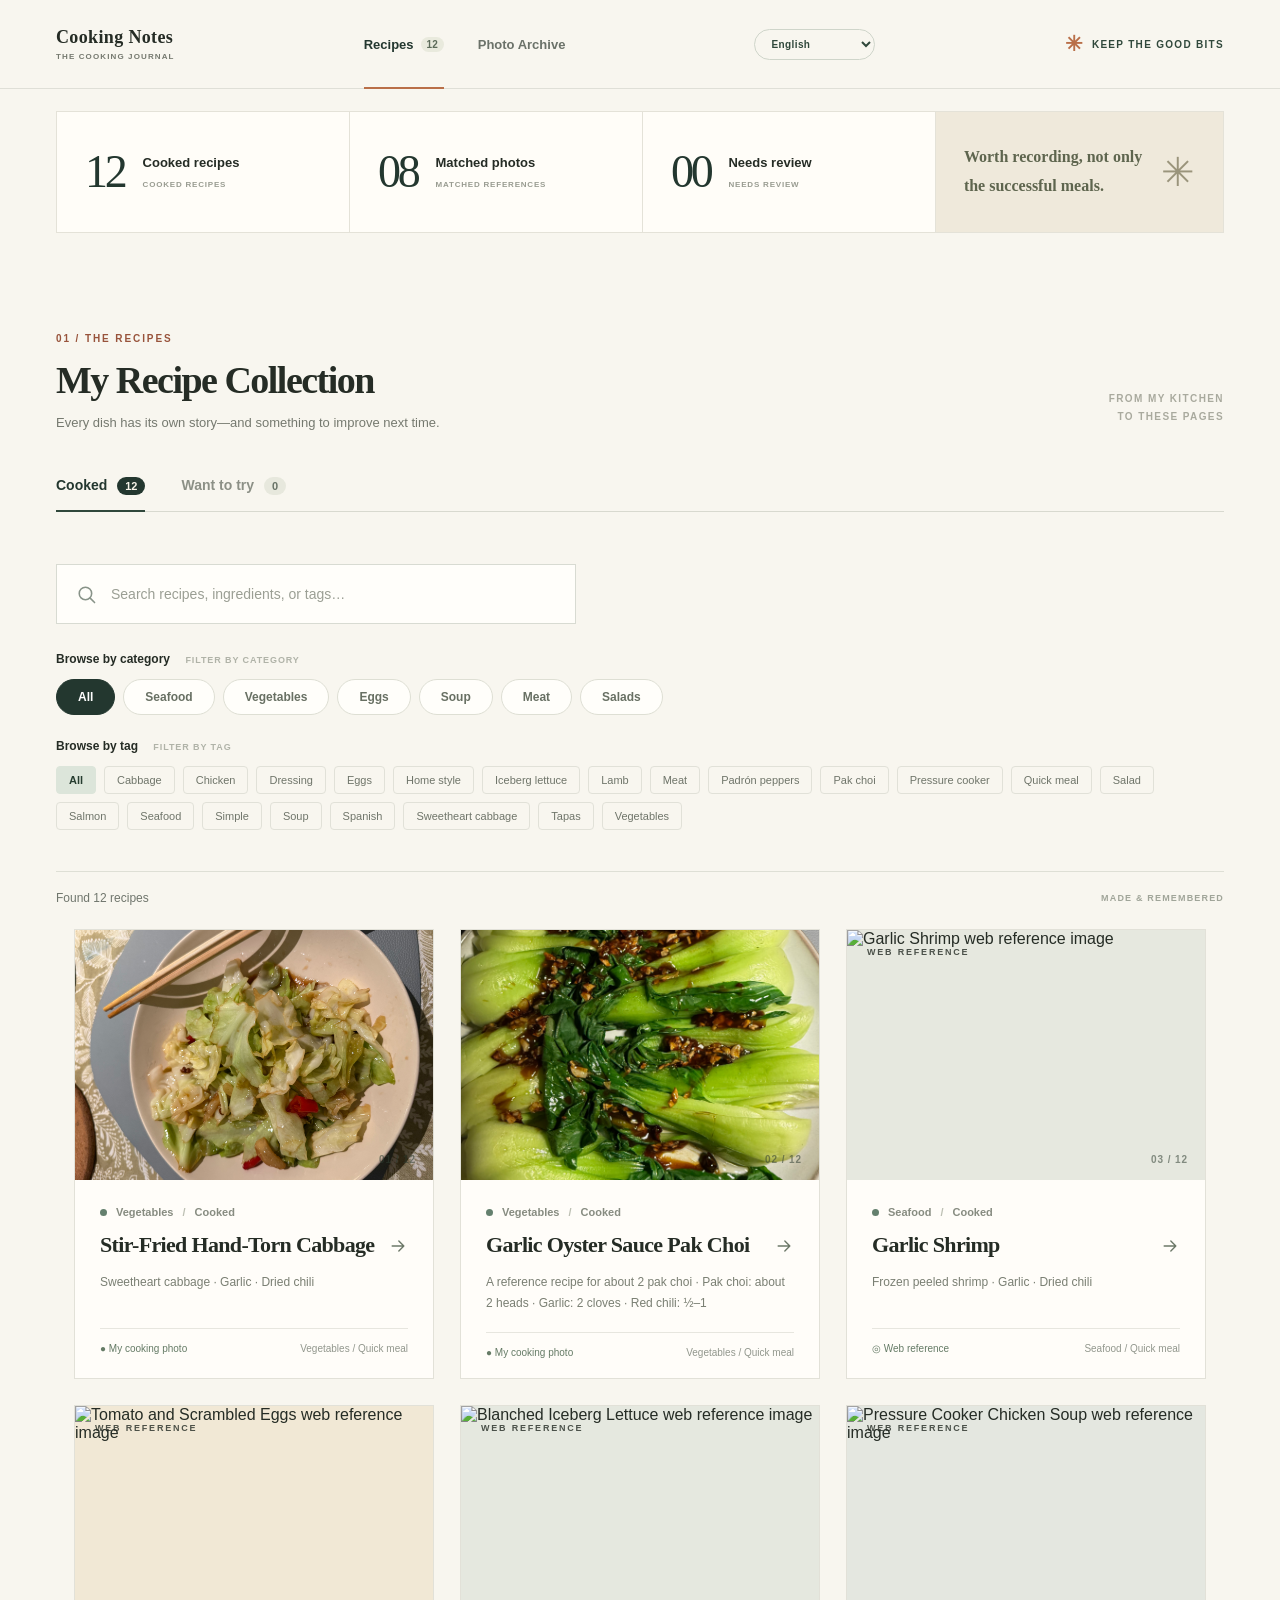
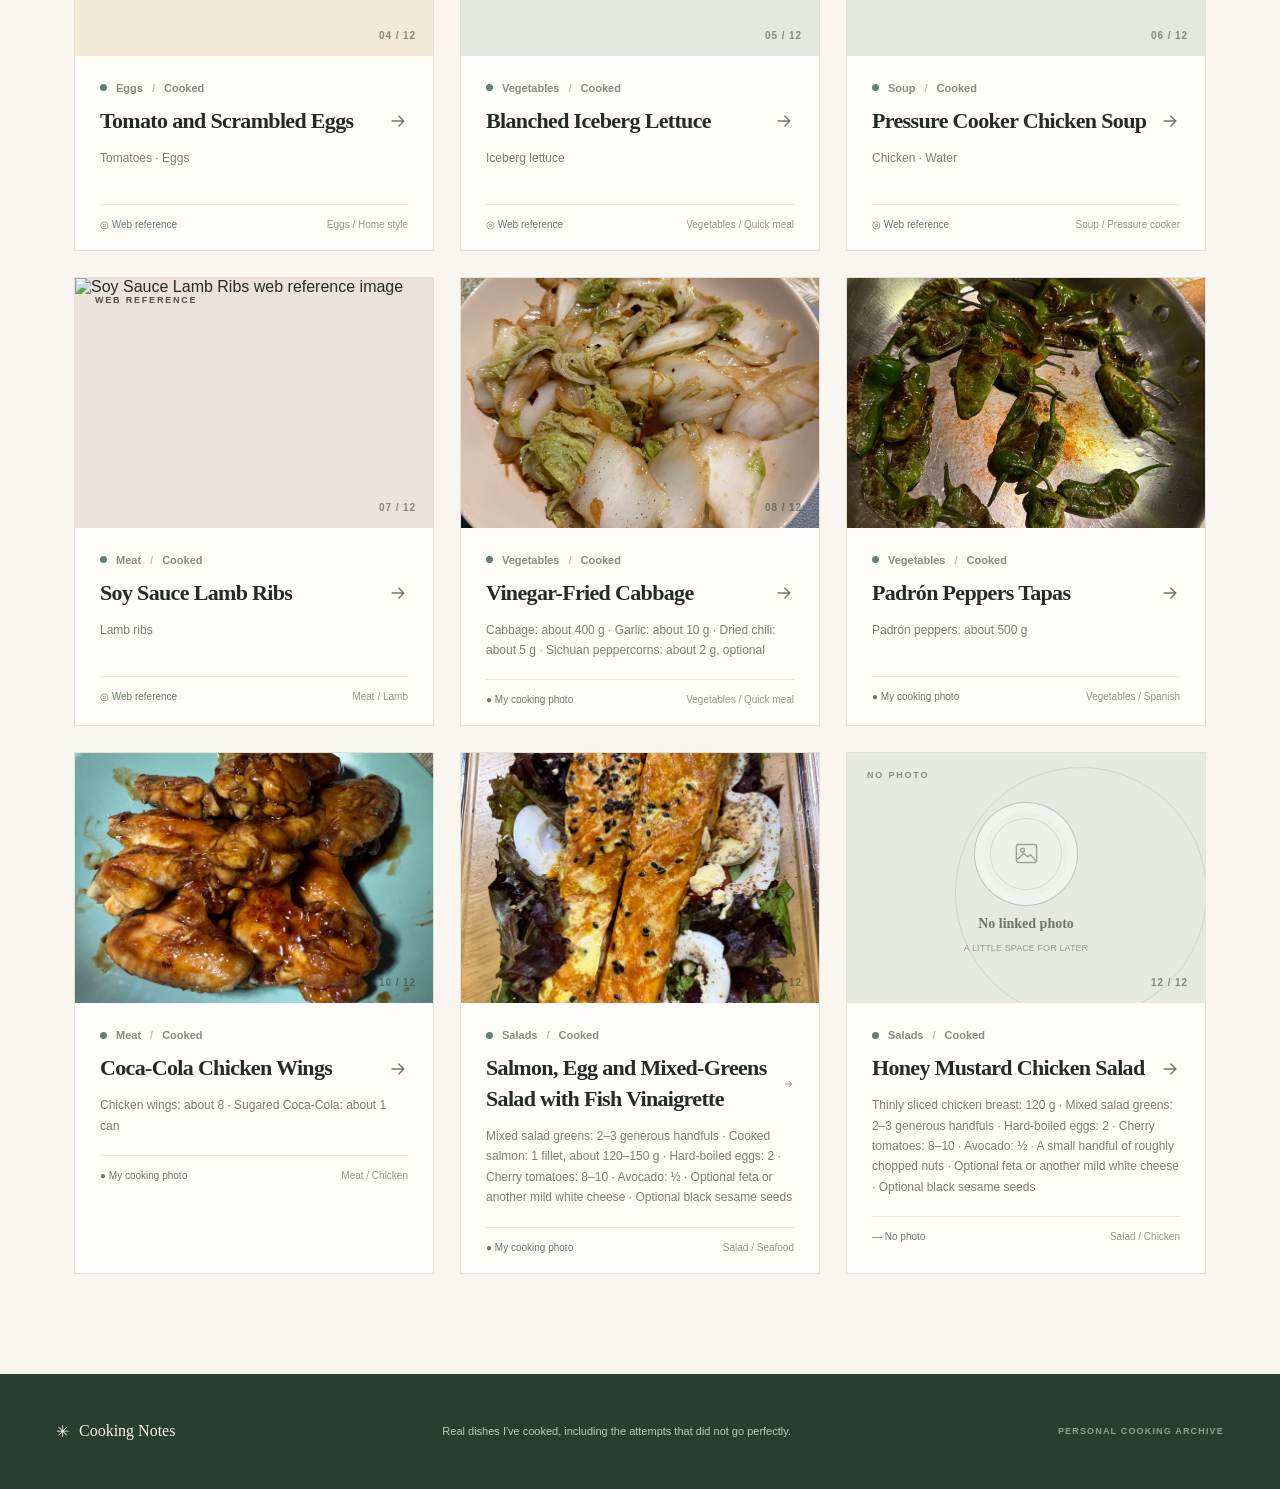
==== commit 9d9e8237: "Mark chicken salad as cooked" ====
--- a/standalone.html
+++ b/standalone.html
@@ -32,7 +32,7 @@
 @media(max-width:760px){.recipe-grid{grid-template-columns:repeat(2,minmax(0,1fr));gap:12px;align-items:start}.recipe-card{width:100%}.card-cover{height:180px}.card-content{padding:15px 14px 14px}.card-meta{font-size:10px;gap:6px}.card-title-row{align-items:flex-start}.card-title-row h3{font-size:19px;line-height:1.3}.card-ingredients{font-size:11px;line-height:1.55;min-height:0;margin:8px 0 14px}.card-bottom{display:block;font-size:9px}.card-bottom .card-photo-status{display:block;margin-bottom:5px}}
 
 </style>
-  <script id="cookbook-data" type="application/json">{"recipes":[{"id":"hand-torn-cabbage","title":"手撕包菜","status":"cooked","cuisine":"Chinese","category":"蔬菜","tags":["vegetables","quick-meal","sweetheart-cabbage"],"cover":"../../images/photos/hand-torn-cabbage-2026-10-12.jpg","ingredients":["Sweetheart Cabbage","蒜","干辣椒"],"seasonings":[],"instructions":["包菜撕成块，洗净并充分沥干。","蒜切末，干辣椒剪段。","锅充分预热，加油。","蒜和干辣椒短暂爆香。","先放比较厚的菜梗，再放叶子。","大火快速翻炒。","最后加入生抽、醋和糖。"],"experience":["已实际做过，但上次效果不够理想。","实际炒了约 5 分钟。","菜比较嫩，但是缺少焦香。","盘底有一些水。","醋用到约 1 tbsp，可能偏多。"],"improvements":["包菜洗完充分沥干。","锅要更热。","菜太多可以分批炒。","减少频繁翻动。","尝试把炒制时间缩短到约 2–3 分钟。","醋先用 1 tsp。"],"nextSeasonings":["生抽：2 tsp","醋：1 tsp","糖：¼–½ tsp"],"notes":[],"sources":[],"filename":"recipes/cooked/hand-torn-cabbage.md","referenceImage":null,"photos":[{"originalFile":"IMG_0497.HEIC","displayFile":"hand-torn-cabbage-2026-10-12.jpg","date":"2026-10-12","identifiedAs":"手撕包菜","matchStatus":"matched","recipeId":"hand-torn-cabbage","note":"可靠匹配手撕包菜；不能仅凭照片确定是哪一次尝试。","available":true,"publicPath":"./images/photos/hand-torn-cabbage-2026-10-12.jpg"},{"originalFile":"IMG_0633.HEIC","displayFile":"hand-torn-cabbage-2026-10-29.jpg","date":"2026-10-29","identifiedAs":"手撕包菜","matchStatus":"matched","recipeId":"hand-torn-cabbage","note":"可靠匹配手撕包菜；不能仅凭照片确定是哪一次尝试。","available":true,"publicPath":"./images/photos/hand-torn-cabbage-2026-10-29.jpg"}]},{"id":"garlic-oyster-sauce-pak-choi","title":"蒜蓉蚝油 Pak Choi","status":"cooked","cuisine":"Chinese","category":"蔬菜","tags":["vegetables","quick-meal","pak-choi"],"cover":"../../images/photos/garlic-oyster-sauce-pak-choi-2026-10-25.jpg","ingredients":["参考配方约适合 2 颗 Pak Choi：","Pak Choi：约 2 颗","蒜：2 瓣","红辣椒：半根至 1 根"],"seasonings":["蚝油：1 tbsp","生抽：1 tsp","老抽：少许，可选","香油：½ tsp","玉米淀粉：¼ tsp 或更少","水：约 3 tbsp，可根据浓稠度增加"],"instructions":["Pak Choi 洗净，对半或切成四份。","菜梗先接触沸水约 10–15 秒，再将叶子放进去短暂焯熟。","捞出充分沥干。","锅中加油，将蒜和红辣椒炒香。","加入提前混合好的酱汁，稍微煮至浓稠。","浇在 Pak Choi 上。"],"experience":["已实际做过，并且拍了照片。","上次菜叶有点软。","上次酱汁偏浓，而且量稍多。"],"improvements":["缩短焯水时间。","减少玉米淀粉或增加一点水。","不需要浇太多酱汁。"],"nextSeasonings":[],"notes":[],"sources":["Khin's Kitchen — Pak Choi with Garlic Sauce（原始菜谱名称；当前记录未提供链接）"],"filename":"recipes/cooked/garlic-oyster-sauce-pak-choi.md","referenceImage":null,"photos":[{"originalFile":"IMG_0579.HEIC","displayFile":"garlic-oyster-sauce-pak-choi-2026-10-25.jpg","date":"2026-10-25","identifiedAs":"蒜蓉蚝油 Pak Choi","matchStatus":"matched","recipeId":"garlic-oyster-sauce-pak-choi","note":"可靠匹配该菜谱。","available":true,"publicPath":"./images/photos/garlic-oyster-sauce-pak-choi-2026-10-25.jpg"}]},{"id":"garlic-shrimp","title":"蒜香虾仁","status":"cooked","cuisine":"Chinese","category":"海鲜","tags":["seafood","quick-meal"],"cover":null,"ingredients":["冷冻去壳虾仁","蒜","干辣椒"],"seasonings":["生抽","蚝油","糖"],"instructions":["虾仁解冻，沥干并擦去多余水分。","蒜切末，干辣椒剪段，可以去籽。","小火用油爆香蒜末和干辣椒。","加入虾仁炒至完全熟透。","加入生抽、蚝油和少量糖，翻炒均匀。"],"experience":["已实际做过。","干辣椒去籽可以减少辣度。","蒜和干辣椒不要炒焦，否则会发苦。","冷冻虾仁需要尽量沥干水分。"],"improvements":[],"nextSeasonings":[],"notes":["上图是网络参考图，不是本人的实拍照片。"],"sources":["网络参考图来源：[The Kitchn — Garlic Butter Shrimp](https://www.thekitchn.com/garlic-butter-shrimp-265172)"],"filename":"recipes/cooked/garlic-shrimp.md","referenceImage":"https://cdn.apartmenttherapy.info/image/upload/v1784063282/k/archive/4d14d19b855023bfdb66a6a99bb9dd78fb2894a0_landscape.jpg","photos":[]},{"id":"tomato-and-eggs","title":"西红柿炒鸡蛋","status":"cooked","cuisine":"Chinese","category":"鸡蛋","tags":["eggs","home-style"],"cover":null,"ingredients":["番茄","鸡蛋"],"seasonings":["盐","糖","油"],"instructions":["鸡蛋打散，先炒至凝固，盛出来。","番茄切块，放入锅中加盐炒软。","适当压碎番茄，让它释放汁水。","加入炒好的鸡蛋。","用糖和盐调整味道。"],"experience":["已实际做过，但上次不太成功。","英国买的番茄比较硬。","番茄炒了以后仍然保持块状，很难炒出番茄汁。","加水后，最后还是变得比较干。"],"improvements":["买成熟、偏软的番茄。","番茄先单独炒 4–6 分钟。","可以盖盖子稍微焖一下。","必要时加少量番茄酱辅助出汁。"],"nextSeasonings":[],"notes":["上图是网络参考图，不是本人的实拍照片。"],"sources":["网络参考图来源：[爱料理 — 蕃茄炒蛋](https://icook.tw/recipes/59691)"],"filename":"recipes/cooked/tomato-and-eggs.md","referenceImage":"https://tokyo-kitchen.icook.network/uploads/step/cover/234334/8b9d5fb97aab0b68.jpg","photos":[]},{"id":"blanched-iceberg-lettuce","title":"白灼生菜","status":"cooked","cuisine":"Chinese","category":"蔬菜","tags":["vegetables","quick-meal","iceberg-lettuce"],"cover":null,"ingredients":["Iceberg Lettuce"],"seasonings":["蒜","蚝油","生抽","糖","油"],"instructions":["生菜洗净，适当撕开。","在沸水中短时间焯熟。","捞出沥干。","用蒜、生抽、蚝油、糖和少量水制作酱汁。","将酱汁浇在生菜上。"],"experience":["已实际做过，觉得很好吃。"],"improvements":[],"nextSeasonings":[],"notes":["上图是网络参考图，不是本人的实拍照片。"],"sources":["网络参考图来源：[DelishHomeCook — Iceberg Lettuce with Oyster Sauce](https://delishhomecook.com/2017/07/28/blanched_lettuce/)"],"filename":"recipes/cooked/blanched-iceberg-lettuce.md","referenceImage":"https://delishhomecook.files.wordpress.com/2017/07/dsc01959-small.jpg","photos":[]},{"id":"pressure-cooker-chicken-soup","title":"高压锅鸡汤","status":"cooked","cuisine":"Chinese","category":"汤","tags":["soup","pressure-cooker","simple"],"cover":null,"ingredients":["鸡","水"],"seasonings":[],"instructions":["将鸡放进高压锅。","加水。","用高压锅煮汤。以前提到过约 1 小时，但具体高压烹饪时间和模式尚未确认。"],"experience":["已实际做过。","具体调味料、鸡肉用量和高压烹饪时间尚未记录，下一次做的时候可以补充。"],"improvements":[],"nextSeasonings":[],"notes":["上图是网络参考图，不是本人的实拍照片。"],"sources":["网络参考图来源：[Wikimedia Commons — Chinese Food - Chicken Soup](https://commons.wikimedia.org/wiki/File:Chinese_Food_-_Chicken_Soup.JPG)（CC BY-SA 3.0）"],"filename":"recipes/cooked/pressure-cooker-chicken-soup.md","referenceImage":"https://upload.wikimedia.org/wikipedia/commons/4/47/Chinese_Food_-_Chicken_Soup.JPG","photos":[]},{"id":"soy-sauce-lamb-ribs","title":"酱油羊排","status":"cooked","cuisine":"Chinese","category":"肉类","tags":["meat","lamb","home-style"],"cover":null,"ingredients":["羊排"],"seasonings":["酱油"],"instructions":[],"experience":["已实际做过。","这道菜是自己随意调制的酱油风味，不是严格按照某个中餐菜谱做的。"],"improvements":[],"nextSeasonings":[],"notes":["上图是网络参考图，不是本人的实拍照片；图片展示的是相近的红烧羊排风格，不代表这道菜的实际成品。"],"sources":["网络参考图来源：[搜狐 — 红烧羊肉/羊排相关图片](https://www.sohu.com/a/840072712_121106832)"],"filename":"recipes/cooked/soy-sauce-lamb-ribs.md","referenceImage":"https://q7.itc.cn/q_70/images03/20241220/396b5f5ba7764e2a8b6789eb6a0640f6.jpeg","photos":[]},{"id":"vinegar-braised-cabbage","title":"醋溜白菜","status":"cooked","cuisine":"Chinese","category":"蔬菜","tags":["vegetables","quick-meal","cabbage"],"cover":"../../images/photos/stir-fried-cabbage-vegetable-review-2026-10-15.jpg","ingredients":["白菜／大白菜：约 400 g","蒜：约 10 g","干辣椒：约 5 g","花椒：约 2 g，可选"],"seasonings":["陈醋：约 20 ml","生抽：约 10 ml","白砂糖：约 5 g","盐：约 3 g","食用油：约 25 ml"],"instructions":["将白菜帮和叶分开；白菜帮斜切成片，白菜叶撕成大块。","锅烧热加油，放入花椒小火炸香后捞出。","加入干辣椒段和蒜片，短暂爆香。","转大火，先加入白菜帮快速翻炒约 1 分钟，再加入白菜叶翻炒约 30 秒。","沿锅边淋入陈醋，快速翻炒。","加入生抽、糖和盐，翻炒均匀后立即出锅。"],"experience":["已实际做过，并拍了照片。"],"improvements":["下次改进尚未记录。公开参考做法强调大火快炒、帮叶分开，以减少出水并保持脆感；是否适合下一次实际尝试，之后再记录。"],"nextSeasonings":[],"notes":["上面的用量和步骤是根据公开常见做法整理的参考版本，不代表 2026-10-15 这次照片对应的确切用量或步骤。"],"sources":["醋溜白菜参考做法：[理科生下厨房](https://scicook.com/recipes/vinegar-cabbage/)"],"filename":"recipes/cooked/vinegar-braised-cabbage.md","referenceImage":null,"photos":[{"originalFile":"IMG_0504.HEIC","displayFile":"stir-fried-cabbage-vegetable-review-2026-10-15.jpg","date":"2026-10-15","identifiedAs":"醋溜白菜","matchStatus":"matched","recipeId":"vinegar-braised-cabbage","note":"用户确认这是醋溜白菜。","available":true,"publicPath":"./images/photos/stir-fried-cabbage-vegetable-review-2026-10-15.jpg"}]},{"id":"padron-peppers-tapas","title":"Padrón Peppers Tapas","status":"cooked","cuisine":"Spanish","category":"蔬菜","tags":["vegetables","spanish","tapas","padron-peppers"],"cover":"../../images/photos/pan-fried-green-peppers-review-2026-10-17.jpg","ingredients":["Padrón peppers：约 500 g"],"seasonings":["西班牙橄榄油：适量（公开参考版本约 300 ml）","海盐片：适量"],"instructions":["Padrón peppers 洗净，并充分沥干水分。","锅中加入橄榄油并充分加热。","放入辣椒，煎炸至表皮起泡并呈金黄色。","捞出沥去多余油分，装盘后撒上海盐，趁热食用。"],"experience":["已实际做过，并拍了照片。","这道菜是西班牙 tapas。"],"improvements":[],"nextSeasonings":[],"notes":["上面的用量和步骤是根据西班牙常见 tapas 做法整理的参考版本，不代表 2026-10-17 这次照片对应的确切用量或步骤。"],"sources":["Padrón peppers 参考做法：[Foods and Wines from Spain](https://www.foodswinesfromspain.com/en/fws-academy/recipes/2017/october/padron-peppers)"],"filename":"recipes/cooked/padron-peppers-tapas.md","referenceImage":null,"photos":[{"originalFile":"IMG_0531.HEIC","displayFile":"pan-fried-green-peppers-review-2026-10-17.jpg","date":"2026-10-17","identifiedAs":"Padrón Peppers Tapas","matchStatus":"matched","recipeId":"padron-peppers-tapas","note":"用户确认这是西班牙 Padrón peppers tapas。","available":true,"publicPath":"./images/photos/pan-fried-green-peppers-review-2026-10-17.jpg"}]},{"id":"coca-cola-chicken-wings","title":"可乐鸡翅","status":"cooked","cuisine":"Chinese","category":"肉类","tags":["meat","chicken","home-style"],"cover":"../../images/photos/soy-glazed-chicken-review-2026-10-25.jpg","ingredients":["鸡翅：约 8 只","含糖可乐：约 1 罐"],"seasonings":["盐：适量","料酒：约 1 tbsp","生抽：约 10 ml","老抽：约 5–7 ml","姜片：约 5 片","桂皮：半支至 1 支，可选","八角：可选"],"instructions":["在鸡翅两面划刀或扎孔，帮助入味；可用料酒和老抽腌制约 30 分钟至 2 小时。","鸡翅冷水下锅，可加入姜片；煮开并撇去浮沫后捞出，用温水冲净并擦干。","锅烧热，将鸡翅小火煎至两面金黄。","加入可乐、料酒、生抽、老抽和可选的桂皮、八角；液体以接近没过鸡翅为宜。","小火炖煮至鸡翅熟透、汤汁明显减少。","转大火收汁，让浓稠酱汁裹在鸡翅表面；最后按需要补盐。"],"experience":["已实际做过，并拍了照片。"],"improvements":[],"nextSeasonings":[],"notes":["上面的用量和步骤是根据公开常见做法整理的参考版本，不代表 2026-10-25 这次照片对应的确切用量或步骤。"],"sources":["可乐鸡翅参考做法：[下厨房](https://m.xiachufang.com/recipe/1000229/)","可乐鸡翅常见做法概述：[维基百科](https://zh.wikipedia.org/wiki/可乐鸡翅)"],"filename":"recipes/cooked/coca-cola-chicken-wings.md","referenceImage":null,"photos":[{"originalFile":"IMG_0581.HEIC","displayFile":"soy-glazed-chicken-review-2026-10-25.jpg","date":"2026-10-25","identifiedAs":"可乐鸡翅","matchStatus":"matched","recipeId":"coca-cola-chicken-wings","note":"用户确认这是可乐鸡翅。","available":true,"publicPath":"./images/photos/soy-glazed-chicken-review-2026-10-25.jpg"}]},{"id":"fish-vinaigrette","title":"三文鱼鸡蛋混合生菜沙拉（Fish Vinaigrette）","status":"cooked","cuisine":"Western","category":"沙拉","tags":["salad","seafood","salmon","simple"],"cover":"../../images/photos/fish-vinaigrette-1.jpg","ingredients":["混合生菜：2–3 大把，例如绿叶生菜和红叶生菜","熟三文鱼：1 片，约 120–150 g，简单调味后掰成大块","水煮蛋：2 个，对半或切成四块","樱桃番茄：8–10 个，对半切开","牛油果：½ 个，切片或切丁","可选：少量菲达奶酪或其他味道温和的白奶酪","可选：黑芝麻，最后撒上"],"seasonings":["特级初榨橄榄油：3 份","醋：1 份","盐：适量","黑胡椒：适量","意大利综合香料：适量"],"instructions":["制作油醋汁：将橄榄油、醋、盐、黑胡椒和意大利综合香料放入一个最小的透明密封容器中，盖紧后摇匀。","组合沙拉：把混合生菜放入大盘，加入樱桃番茄和牛油果，再摆上三文鱼和水煮蛋。","完成：按喜好加入奶酪和黑芝麻。再次摇匀油醋汁，淋在沙拉上后立即食用。"],"experience":["已实际做过，并拍下了两张成品照片。"],"improvements":[],"nextSeasonings":[],"notes":[],"sources":[],"filename":"recipes/cooked/fish-vinaigrette.md","referenceImage":null,"photos":[{"originalFile":"fish-vinaigrette-1.jpg","displayFile":"fish-vinaigrette-1.jpg","date":"日期未记录","identifiedAs":"三文鱼鸡蛋混合生菜沙拉","matchStatus":"matched","recipeId":"fish-vinaigrette","note":"随鱼汁油醋汁菜谱提供的个人实拍照片。","available":true,"publicPath":"./images/photos/fish-vinaigrette-1.jpg"},{"originalFile":"fish-vinaigrette-2.jpg","displayFile":"fish-vinaigrette-2.jpg","date":"日期未记录","identifiedAs":"三文鱼鸡蛋混合生菜沙拉","matchStatus":"matched","recipeId":"fish-vinaigrette","note":"随鱼汁油醋汁菜谱提供的个人实拍照片。","available":true,"publicPath":"./images/photos/fish-vinaigrette-2.jpg"}]},{"id":"honey-mustard-chicken-salad-sauce","title":"蜂蜜芥末鸡肉沙拉","status":"to-try","cuisine":"Western","category":"沙拉","tags":["salad","chicken","dressing","simple"],"cover":null,"ingredients":["薄切鸡胸肉：120 g，可以使用超市购买的熟鸡肉片，或将熟鸡胸肉切薄","混合生菜：2–3 大把，例如绿叶生菜和红叶生菜","水煮蛋：2 个，对半或切成四块","樱桃番茄：8–10 个，对半切开","牛油果：½ 个，切片或切丁","坚果：一小把，粗略切碎，例如杏仁、核桃或腰果","可选：少量菲达奶酪或其他味道温和的白奶酪","可选：黑芝麻，最后撒上"],"seasonings":["特级初榨橄榄油：1 tbsp（15 ml）","第戎芥末：1 tbsp（15 g）；也可以用 2 tsp 第戎芥末加 1 tsp 粒粒芥末增加口感","蜂蜜：2 tsp（10 ml）","苹果醋或新鲜柠檬汁：1 tsp（5 ml），用来平衡甜味并帮助乳化","细海盐：1 小撮","现磨黑胡椒：1 小撮","可选：极少量蒜粉或一小撮切碎的新鲜细香葱"],"instructions":["准备鸡肉：如果使用生鸡胸肉，用盐和胡椒调味，彻底煮熟后稍微静置，再切成薄片；如果使用现成的熟鸡肉片，可直接使用。","混合酱汁底：在小碗中将芥末、蜂蜜、醋（或柠檬汁）、盐和黑胡椒搅拌至完全顺滑。","乳化橄榄油：一边快速搅拌，一边慢慢将橄榄油细细地倒入芥末混合物中，直到酱汁变得有光泽并稍微变稠。","调整浓稠度：尝味后按需要调整。如果想让酱汁更适合淋在嫩叶上，可以加入 ½ tsp 温水搅匀。","组合沙拉：把生菜、樱桃番茄和牛油果放入碗中，摆上水煮蛋、薄切鸡肉和坚果，再加入可选的奶酪和黑芝麻。","拌匀后食用：将一半酱汁拌入鸡肉，另一半在上桌前立即淋到生菜上。"],"experience":[],"improvements":[],"nextSeasonings":[],"notes":["这个配方按 120 g 鸡肉计算，大约可得到 2½ tbsp 乳化酱汁，足够拌鸡肉并调味一份配菜沙拉。","如果使用生鸡肉，可以在煎好后转小火，在锅中加入 1 tbsp 酱汁，让鸡肉裹上酱汁并轻微焦糖化 30–45 秒；剩下的酱汁冷拌沙拉。"],"sources":[],"filename":"recipes/cooked/honey-mustard-chicken-salad-sauce.md","referenceImage":null,"photos":[]}],"photos":[{"originalFile":"IMG_0497.HEIC","displayFile":"hand-torn-cabbage-2026-10-12.jpg","date":"2026-10-12","identifiedAs":"手撕包菜","matchStatus":"matched","recipeId":"hand-torn-cabbage","note":"可靠匹配手撕包菜；不能仅凭照片确定是哪一次尝试。","available":true,"publicPath":"./images/photos/hand-torn-cabbage-2026-10-12.jpg"},{"originalFile":"IMG_0633.HEIC","displayFile":"hand-torn-cabbage-2026-10-29.jpg","date":"2026-10-29","identifiedAs":"手撕包菜","matchStatus":"matched","recipeId":"hand-torn-cabbage","note":"可靠匹配手撕包菜；不能仅凭照片确定是哪一次尝试。","available":true,"publicPath":"./images/photos/hand-torn-cabbage-2026-10-29.jpg"},{"originalFile":"IMG_0579.HEIC","displayFile":"garlic-oyster-sauce-pak-choi-2026-10-25.jpg","date":"2026-10-25","identifiedAs":"蒜蓉蚝油 Pak Choi","matchStatus":"matched","recipeId":"garlic-oyster-sauce-pak-choi","note":"可靠匹配该菜谱。","available":true,"publicPath":"./images/photos/garlic-oyster-sauce-pak-choi-2026-10-25.jpg"},{"originalFile":"IMG_0504.HEIC","displayFile":"stir-fried-cabbage-vegetable-review-2026-10-15.jpg","date":"2026-10-15","identifiedAs":"醋溜白菜","matchStatus":"matched","recipeId":"vinegar-braised-cabbage","note":"用户确认这是醋溜白菜。","available":true,"publicPath":"./images/photos/stir-fried-cabbage-vegetable-review-2026-10-15.jpg"},{"originalFile":"IMG_0531.HEIC","displayFile":"pan-fried-green-peppers-review-2026-10-17.jpg","date":"2026-10-17","identifiedAs":"Padrón Peppers Tapas","matchStatus":"matched","recipeId":"padron-peppers-tapas","note":"用户确认这是西班牙 Padrón peppers tapas。","available":true,"publicPath":"./images/photos/pan-fried-green-peppers-review-2026-10-17.jpg"},{"originalFile":"IMG_0581.HEIC","displayFile":"soy-glazed-chicken-review-2026-10-25.jpg","date":"2026-10-25","identifiedAs":"可乐鸡翅","matchStatus":"matched","recipeId":"coca-cola-chicken-wings","note":"用户确认这是可乐鸡翅。","available":true,"publicPath":"./images/photos/soy-glazed-chicken-review-2026-10-25.jpg"},{"originalFile":"fish-vinaigrette-1.jpg","displayFile":"fish-vinaigrette-1.jpg","date":"日期未记录","identifiedAs":"三文鱼鸡蛋混合生菜沙拉","matchStatus":"matched","recipeId":"fish-vinaigrette","note":"随鱼汁油醋汁菜谱提供的个人实拍照片。","available":true,"publicPath":"./images/photos/fish-vinaigrette-1.jpg"},{"originalFile":"fish-vinaigrette-2.jpg","displayFile":"fish-vinaigrette-2.jpg","date":"日期未记录","identifiedAs":"三文鱼鸡蛋混合生菜沙拉","matchStatus":"matched","recipeId":"fish-vinaigrette","note":"随鱼汁油醋汁菜谱提供的个人实拍照片。","available":true,"publicPath":"./images/photos/fish-vinaigrette-2.jpg"}],"translations":{"ui":{"en":{"brand":"Cooking Notes","brandSubtitle":"THE COOKING JOURNAL","brandAria":"My Cooking Notes, home","recipes":"Recipes","photos":"Photo Archive","about":"About","languageToggle":"中文","languageAria":"Choose language","languageChinese":"中文","languageEnglish":"English","languageDutch":"Nederlands","mainNavAria":"Main navigation","footerText":"Real dishes I've cooked, including the attempts that did not go perfectly.","footerArchive":"PERSONAL COOKING ARCHIVE","headerSide":"KEEP THE GOOD BITS","artJournal":"THE\u003cbr/>COOKING\u003cbr/>JOURNAL","artGoodFood":"GOOD FOOD","artGoodNotes":"GOOD NOTES","artCollected":"COLLECTED WITH CARE","artEst":"EST. 2026","statsCooked":"Cooked recipes","statsMatched":"Matched photos","statsReview":"Needs review","statsCookedMeta":"COOKED RECIPES","statsMatchedMeta":"MATCHED REFERENCES","statsReviewMeta":"NEEDS REVIEW","statsAria":"Recipe statistics","statsNote1":"Worth recording, not only","statsNote2":"the successful meals.","browseCategory":"Browse by category","browseTag":"Browse by tag","all":"All","statusCooked":"Cooked","statusTry":"Want to try","searchPlaceholder":"Search recipes, ingredients, or tags…","searchAria":"Search recipes or ingredients","clearSearch":"Clear search","categoryAria":"Recipe categories","tagAria":"Tag filters","filterCategoryMeta":"FILTER BY CATEGORY","filterTagMeta":"FILTER BY TAG","recipesKicker":"01 / THE RECIPES","sectionRecipes":"My Recipe Collection","sectionDescription":"Every dish has its own story—and something to improve next time.","fromKitchen":"FROM MY KITCHEN","toPages":"TO THESE PAGES","resultsFound":"Found {count} recipes","resultsToTry":"Found {count} recipes to try","clearFilters":"Clear filters ↗","madeRemembered":"MADE & REMEMBERED","emptyToTryTitle":"Your try list is empty","emptyToTryText":"No to-try recipes have been recorded yet. You can add future ideas to Markdown.","emptyTitle":"No matching recipes","emptyText":"Try another keyword, or clear the category and tag filters.","noIngredients":"Ingredients not recorded","cookingPhotoAlt":"cooking photo","photoMy":"● My cooking photo","photoLinked":"◌ Photo linked","webReference":"◎ Web reference","noPhoto":"— No photo","photoReference":"PHOTO REFERENCE","noPhotoLabel":"NO PHOTO","photoPending":"Photo file pending","noLinkedPhoto":"No linked photo","spaceLater":"A LITTLE SPACE FOR LATER","webBadge":"WEB REFERENCE","calloutEyebrow":"AN HONEST KITCHEN DIARY","calloutTitle":"Even imperfect dishes are worth keeping.","calloutText":"Real notes make the next attempt better.","readPrinciples":"Read the recording principles","heroEyebrow":"A PERSONAL COOKING ARCHIVE","heroEdition":"VOL. 01","heroTitle1":"Take every time you cook","heroTitle2":"seriously enough to remember.","heroDescription":"Not only the good methods, but also the reasons behind failures, ideas for next time, and the small kitchen discoveries worth keeping.","heroLink":"Browse my recipes","heroAria":"Abstract decorative pattern with a plate and cooking notes, not an actual dish photo","statusAria":"Recipe status","allRecipes":"All recipes","recipeLabel":"RECIPE","recipeIntro":"Remember the steps, what really happened, and what to improve next time.","cooked":"Cooked","print":"Print recipe ↗","mainIngredients":"Main ingredients","seasonings":"Seasonings","forNext":"FOR NEXT TIME","nextTitle":"Next-time seasoning reference","nextNote":"This is a suggestion for next time, not the previous actual amount.","markdownSource":"Recipe data comes from Markdown","steps":"Steps","experienceEyebrow":"WHAT ACTUALLY HAPPENED","experienceTitle":"My actual experience","improvementsEyebrow":"NOTES FOR NEXT TIME","improvementsTitle":"What to improve next time","otherNotes":"Other notes","sources":"Sources","relatedPhotos":"Related photos","linked":"linked","photoRules":"Only manually confirmed photos are linked to recipes.","noReliablePhoto":"No reliably matched photo has been recorded","referenceTip":"This is a web reference image. It is not a personal cooking photo.","webReferenceAlt":"web reference image","notPersonal":"not a personal cooking photo","notRecorded":"Not recorded","backToList":"Back to recipe list","home":"Home","viewPhotoArchive":"View photo archive","notFound":"Recipe not found","photoArchiveTitle":"In the frame.","photoArchiveKicker":"02 / PHOTO ARCHIVE","photoArchiveIntro1":"Photos are part of the memory, but not every photo can be matched to a dish with certainty.","photoArchiveIntro2":"Confirmed matches stay in the archive; uncertain ones stay separate.","imageBannerTitle":"About image files","imageBannerWithPending":"{count} JPEG display images are connected; original HEIC files remain in the library. Unconfirmed photos stay in the review archive and are not automatically linked to recipes.","imageBannerAllConfirmed":"{count} JPEG display images are connected; original HEIC files remain in the library. All current photos have been linked to recipes based on your confirmation.","imageBannerNone":"Only filenames and review records are available. Add real JPG files to the images/photos/ folder and rebuild the site to display them.","confirmedKicker":"01 / CONFIRMED","confirmedTitle":"Confirmed matches","confirmedSubtitle":"Confirmed as belonging to existing recipes","toReviewKicker":"02 / TO REVIEW","toReviewTitle":"To review","toReviewSubtitle":"Keep possibilities separate until confirmed","photoConfirmed":"✓ Confirmed","photoReview":"◌ To review","viewRecipe":"View recipe","originalLabel":"ORIGINAL","displayLabel":"DISPLAY","unassigned":"Not linked to a formal recipe","aboutKicker":"03 / THE PHILOSOPHY","aboutTitle1":"Not a recipe encyclopedia,","aboutTitle2":"a real kitchen diary.","aboutIntro":"Every dish comes from something actually cooked. Write down what is known; leave unknowns blank.","principle1Title":"Truth over completeness","principle1Text":"Missing times, amounts, and steps are marked as not recorded instead of being guessed.","principle2Title":"Failures belong here too","principle2Text":"Actual experience and next-time suggestions stay separate. A suggestion is not a fact.","principle3Title":"Photos need confirmation","principle3Text":"Only reliably matched photos are linked to recipes. Unconfirmed photos are not used to prove missing facts.","howItWorks":"HOW IT WORKS","aboutFootTitle":"Markdown holds the content; the website presents it.","aboutFootText":"Each recipe has its own Markdown file. Edit the ingredients, steps, or notes, then rebuild the site—no database or back end required.","goRecipes":"View recipes","categories":{"全部":"All","海鲜":"Seafood","蔬菜":"Vegetables","鸡蛋":"Eggs","汤":"Soup","肉类":"Meat","沙拉":"Salads"},"tags":{"cabbage":"Cabbage","chicken":"Chicken","dressing":"Dressing","eggs":"Eggs","fish":"Fish","honey":"Honey","home-style":"Home style","iceberg-lettuce":"Iceberg lettuce","lamb":"Lamb","meat":"Meat","padron-peppers":"Padrón peppers","pak-choi":"Pak choi","pressure-cooker":"Pressure cooker","quick-meal":"Quick meal","salad":"Salad","salmon":"Salmon","seafood":"Seafood","simple":"Simple","soup":"Soup","spanish":"Spanish","sweetheart-cabbage":"Sweetheart cabbage","tapas":"Tapas","vegetables":"Vegetables"}}},"recipes":{"garlic-shrimp":{"title":"Garlic Shrimp","category":"Seafood","ingredients":["Frozen peeled shrimp","Garlic","Dried chili"],"seasonings":["Light soy sauce","Oyster sauce","Sugar"],"instructions":["Defrost the shrimp, drain them, and pat away excess moisture.","Mince the garlic and cut the dried chili into pieces; remove the seeds if desired.","Gently fry the garlic and dried chili in oil over low heat until fragrant.","Add the shrimp and stir-fry until fully cooked.","Add light soy sauce, oyster sauce, and a little sugar; toss to combine."],"experience":["I have cooked this dish.","Removing the seeds from dried chili reduces the heat.","Do not burn the garlic or dried chili, or they will taste bitter.","Drain frozen shrimp as thoroughly as possible."],"notes":["The image above is a web reference image, not a personal cooking photo."],"sources":["Web reference image: The Kitchn — Garlic Butter Shrimp"]},"blanched-iceberg-lettuce":{"title":"Blanched Iceberg Lettuce","category":"Vegetables","ingredients":["Iceberg lettuce"],"seasonings":["Garlic","Oyster sauce","Light soy sauce","Sugar","Oil"],"instructions":["Wash the lettuce and tear it into suitable pieces.","Briefly blanch it in boiling water.","Drain thoroughly.","Make a sauce with garlic, light soy sauce, oyster sauce, sugar, and a little water.","Pour the sauce over the lettuce."],"experience":["I have made it and thought it was delicious."],"notes":["The image above is a web reference image, not a personal cooking photo."],"sources":["Web reference image: DelishHomeCook — Iceberg Lettuce with Oyster Sauce"]},"garlic-oyster-sauce-pak-choi":{"title":"Garlic Oyster Sauce Pak Choi","category":"Vegetables","ingredients":["A reference recipe for about 2 pak choi","Pak choi: about 2 heads","Garlic: 2 cloves","Red chili: ½–1"],"seasonings":["Oyster sauce: 1 tbsp","Light soy sauce: 1 tsp","Dark soy sauce: a little, optional","Sesame oil: ½ tsp","Cornstarch: ¼ tsp or less","Water: about 3 tbsp, adjust as needed"],"instructions":["Wash the pak choi and cut each head in half or into quarters.","Place the stems in boiling water for about 10–15 seconds, then add the leaves and blanch briefly.","Drain thoroughly.","Heat oil in a pan and fry the garlic and red chili until fragrant.","Add the pre-mixed sauce and simmer briefly until slightly thickened.","Pour the sauce over the pak choi."],"experience":["I made this dish and took photos.","The leaves were a little too soft last time.","The sauce was too thick and there was slightly too much of it."],"improvements":["Shorten the blanching time.","Use less cornstarch or add a little more water.","There is no need to pour on so much sauce."],"sources":["Khin's Kitchen — Pak Choi with Garlic Sauce (source URL not recorded)"]},"tomato-and-eggs":{"title":"Tomato and Scrambled Eggs","category":"Eggs","ingredients":["Tomatoes","Eggs"],"seasonings":["Salt","Sugar","Oil"],"instructions":["Beat the eggs, stir-fry until just set, and remove from the pan.","Cut the tomatoes into chunks and stir-fry with salt until softened.","Press some of the tomato pieces to help release their juices.","Return the cooked eggs to the pan.","Adjust the flavor with sugar and salt."],"experience":["I have cooked this dish, but the last attempt was not very successful.","The tomatoes available in the UK were quite firm.","They stayed in chunks after cooking and released very little juice.","After adding water, the finished dish still became rather dry."],"improvements":["Buy ripe, softer tomatoes.","Cook the tomatoes separately for 4–6 minutes.","Cover the pan and braise briefly if needed.","Add a little tomato paste to help create more sauce when necessary."],"notes":["The image above is a web reference image, not a personal cooking photo."],"sources":["Web reference image: iCook — Tomato and Egg Stir-Fry"]},"hand-torn-cabbage":{"title":"Stir-Fried Hand-Torn Cabbage","category":"Vegetables","ingredients":["Sweetheart cabbage","Garlic","Dried chili"],"nextSeasonings":["Light soy sauce: 2 tsp","Vinegar: 1 tsp","Sugar: ¼–½ tsp"],"instructions":["Tear the cabbage into pieces, wash it, and drain thoroughly.","Mince the garlic and cut the dried chili into pieces.","Preheat the pan thoroughly and add oil.","Briefly fry the garlic and dried chili until fragrant.","Add the thicker stems first, followed by the leaves.","Stir-fry quickly over high heat.","Add light soy sauce, vinegar, and sugar at the end."],"experience":["I cooked it, but the last attempt was not ideal.","It was stir-fried for about 5 minutes.","The cabbage was tender but lacked wok-charred aroma.","There was some water at the bottom of the plate.","About 1 tbsp of vinegar may have been too much."],"improvements":["Drain the cabbage thoroughly after washing.","Make the pan hotter.","Cook in batches if there is too much cabbage.","Stir less frequently.","Try shortening the cooking time to about 2–3 minutes.","Start with 1 tsp vinegar."]},"pressure-cooker-chicken-soup":{"title":"Pressure Cooker Chicken Soup","category":"Soup","ingredients":["Chicken","Water"],"instructions":["Put the chicken in the pressure cooker.","Add water.","Cook the soup in the pressure cooker. About one hour was mentioned previously, but the exact pressure-cooking time and setting have not been confirmed."],"experience":["I have made this dish.","The seasonings, amount of chicken, and pressure-cooking time have not been recorded; these can be added next time."],"notes":["The image above is a web reference image, not a personal cooking photo."],"sources":["Web reference image: Wikimedia Commons — Chinese Food - Chicken Soup (CC BY-SA 3.0)"]},"soy-sauce-lamb-ribs":{"title":"Soy Sauce Lamb Ribs","category":"Meat","ingredients":["Lamb ribs"],"seasonings":["Soy sauce","Other seasonings not recorded"],"experience":["I have made this dish.","It was an improvised soy-sauce-style dish rather than a strict Chinese recipe."],"notes":["The image above is a web reference image, not a personal cooking photo; it shows a similar braised lamb-rib style rather than the actual finished dish."],"sources":["Web reference image: Sohu — Braised Lamb Ribs"]},"vinegar-braised-cabbage":{"title":"Vinegar-Fried Cabbage","category":"Vegetables","ingredients":["Cabbage: about 400 g","Garlic: about 10 g","Dried chili: about 5 g","Sichuan peppercorns: about 2 g, optional"],"seasonings":["Chinkiang vinegar: about 20 ml","Light soy sauce: about 10 ml","Sugar: about 5 g","Salt: about 3 g","Cooking oil: about 25 ml"],"instructions":["Separate the cabbage stems from the leaves; slice the stems diagonally and tear the leaves into large pieces.","Heat oil in a pan, fry the Sichuan peppercorns over low heat until fragrant, then remove them.","Add the dried chili and garlic and fry briefly until fragrant.","Turn the heat high, stir-fry the stems for about 1 minute, then add the leaves for about 30 seconds.","Pour the vinegar around the edge of the pan and toss quickly.","Add the soy sauce, sugar, and salt; toss briefly and serve immediately."],"experience":["I have made this dish and took a photo."],"improvements":["Not recorded. Public reference recipes emphasize separating stems and leaves and stir-frying quickly over high heat to reduce excess water and preserve crunch."],"notes":["The amounts and steps above are a typical reference version, not the exact amounts or steps used for the 15 October 2026 photo."],"sources":["Reference recipe: SciCook — Vinegar Cabbage"]},"padron-peppers-tapas":{"title":"Padrón Peppers Tapas","category":"Vegetables","ingredients":["Padrón peppers: about 500 g"],"seasonings":["Spanish olive oil: as needed (one public reference uses about 300 ml)","Sea-salt flakes: as needed"],"instructions":["Wash the Padrón peppers and drain them thoroughly.","Heat the olive oil in a pan.","Add the peppers and fry until the skins blister and turn golden.","Drain off excess oil, arrange on a plate, and sprinkle with sea salt. Serve hot."],"experience":["I have made this dish and took a photo.","This is a Spanish tapas dish."],"notes":["The amounts and steps above are a typical reference version, not the exact amounts or steps used for the 17 October 2026 photo."],"sources":["Reference recipe: Foods and Wines from Spain — Padrón Peppers"]},"coca-cola-chicken-wings":{"title":"Coca-Cola Chicken Wings","category":"Meat","ingredients":["Chicken wings: about 8","Sugared Coca-Cola: about 1 can"],"seasonings":["Salt: to taste","Shaoxing wine: about 1 tbsp","Light soy sauce: about 10 ml","Dark soy sauce: about 5–7 ml","Ginger: about 5 slices","Cinnamon: ½–1 stick, optional","Star anise: optional"],"instructions":["Score or pierce both sides of the wings to help them absorb flavor; marinate with cooking wine and dark soy sauce for about 30 minutes to 2 hours if desired.","Start the wings in cold water with ginger; bring to a boil, skim the foam, rinse with warm water, and pat dry.","Pan-fry the wings over low heat until golden on both sides.","Add the Coca-Cola, cooking wine, light soy sauce, dark soy sauce, and optional spices; the liquid should nearly cover the wings.","Simmer over low heat until the wings are cooked and the liquid has reduced.","Turn up the heat to reduce the sauce until it coats the wings; adjust with salt if needed."],"experience":["I have made this dish and took a photo."],"notes":["The amounts and steps above are a typical reference version, not the exact amounts or steps used for the 25 October 2026 photo."],"sources":["Reference recipe: Xiachufang — Coca-Cola Chicken Wings","Reference overview: Wikipedia — Coca-Cola Chicken Wings"]},"fish-vinaigrette":{"title":"Salmon, Egg and Mixed-Greens Salad with Fish Vinaigrette","category":"Salads","ingredients":["Mixed salad greens: 2–3 generous handfuls","Cooked salmon: 1 fillet, about 120–150 g","Hard-boiled eggs: 2","Cherry tomatoes: 8–10","Avocado: ½","Optional feta or another mild white cheese","Optional black sesame seeds"],"seasonings":["Extra-virgin olive oil: 3 parts","Vinegar: 1 part","Salt: to taste","Pepper: to taste","Italian spices: to taste"],"instructions":["Make the vinaigrette: add the olive oil, vinegar, salt, pepper, and Italian spices to a small transparent container with a firm lid. Seal it tightly and shake until combined.","Build the salad: arrange the greens in a large serving dish, add the tomatoes and avocado, then arrange the salmon and boiled eggs on top.","Finish: add the optional cheese and black sesame seeds, shake the vinaigrette again, drizzle it over the salad, and serve immediately."],"experience":["I have made this dish and took two finished-dish photos."],"notes":["Both photos belong to this salmon salad. The actual cooking date has not been recorded."]},"honey-mustard-chicken-salad-sauce":{"title":"Honey Mustard Chicken Salad","category":"Salads","ingredients":["Thinly sliced chicken breast: 120 g","Mixed salad greens: 2–3 generous handfuls","Hard-boiled eggs: 2","Cherry tomatoes: 8–10","Avocado: ½","A small handful of roughly chopped nuts","Optional feta or another mild white cheese","Optional black sesame seeds"],"seasonings":["Extra-virgin olive oil: 1 tbsp (15 ml)","Dijon mustard: 1 tbsp (15 g), or 2 tsp Dijon plus 1 tsp wholegrain mustard","Honey: 2 tsp (10 ml)","Apple cider vinegar or fresh lemon juice: 1 tsp (5 ml)","Fine sea salt: 1 pinch","Freshly cracked black pepper: 1 pinch","Optional garlic powder or fresh chives"],"instructions":["Prepare the chicken: if using raw chicken, season and cook it through, rest briefly, and slice thinly; use ready-cooked chicken slices directly.","Combine the dressing base: whisk the mustard, honey, vinegar or lemon juice, salt, and pepper until smooth.","Emulsify the oil: slowly drizzle in the olive oil while whisking briskly until glossy and thickened.","Adjust the consistency: whisk in ½ tsp warm water if a thinner dressing is wanted.","Assemble the salad: add the greens, tomatoes, and avocado, then arrange the eggs, chicken, nuts, and optional toppings.","Dress and serve: toss the chicken with half the dressing and drizzle the rest over the greens immediately before serving."],"notes":["This makes roughly 2½ tbsp of dressing for 120 g chicken. If using raw chicken, 1 tbsp of the dressing can be added to the pan over low heat for 30–45 seconds to lightly glaze it; use the rest cold over the salad.","This recipe is currently in the want-to-try list; no cooking date, experience, or personal photo has been recorded."]}},"photos":{"hand-torn-cabbage-2026-10-12.jpg":{"identifiedAs":"Hand-torn cabbage","note":"A reliable match for hand-torn cabbage; the photo alone cannot show which attempt it was."},"hand-torn-cabbage-2026-10-29.jpg":{"identifiedAs":"Hand-torn cabbage","note":"A reliable match for hand-torn cabbage; the photo alone cannot show which attempt it was."},"garlic-oyster-sauce-pak-choi-2026-10-25.jpg":{"identifiedAs":"Garlic oyster sauce pak choi","note":"A reliable match for this recipe."},"stir-fried-cabbage-vegetable-review-2026-10-15.jpg":{"identifiedAs":"Vinegar-fried cabbage","note":"User-confirmed as vinegar-fried cabbage."},"pan-fried-green-peppers-review-2026-10-17.jpg":{"identifiedAs":"Padrón Peppers Tapas","note":"User-confirmed as Spanish Padrón peppers tapas."},"soy-glazed-chicken-review-2026-10-25.jpg":{"identifiedAs":"Coca-Cola chicken wings","note":"User-confirmed as Coca-Cola chicken wings."},"fish-vinaigrette-1.jpg":{"date":"Not recorded","identifiedAs":"Salmon, egg and mixed-greens salad","note":"A personal cooking photo supplied with the fish vinaigrette recipe."},"fish-vinaigrette-2.jpg":{"date":"Not recorded","identifiedAs":"Salmon, egg and mixed-greens salad","note":"A personal cooking photo supplied with the fish vinaigrette recipe."}},"nl":{"ui":{"brand":"Kooknotities","brandSubtitle":"HET KOOKDAGBOEK","brandAria":"Mijn kooknotities, naar de startpagina","recipes":"Recepten","photos":"Fotoarchief","about":"Over dit archief","languageAria":"Taal kiezen","languageChinese":"中文","languageEnglish":"English","languageDutch":"Nederlands","mainNavAria":"Hoofdnavigatie","footerText":"Echte gerechten die ik heb gekookt, ook de pogingen die niet perfect gingen.","footerArchive":"PERSOONLIJK KOOKARCHIEF","headerSide":"BEWAAR HET GOEDE","artJournal":"HET\u003cbr/>KOOK\u003cbr/>DAGBOEK","artGoodFood":"GOED ETEN","artGoodNotes":"GOEDE NOTITIES","artCollected":"ZORGVULDIG VERZAMELD","artEst":"OPGERICHT IN 2026","statsAria":"Receptstatistieken","statsCooked":"Gekookte recepten","statsMatched":"Gekoppelde foto's","statsReview":"Nog te beoordelen","statsCookedMeta":"GEMAAKTE RECEPTEN","statsMatchedMeta":"GEKOPPELDE FOTO'S","statsReviewMeta":"NOG TE BEOORDELEN","statsNote1":"Het is de moeite waard om niet alleen","statsNote2":"de geslaagde maaltijden te bewaren.","browseCategory":"Bladeren op categorie","browseTag":"Bladeren op tag","all":"Alle","statusCooked":"Gemaakt","statusTry":"Wil ik proberen","statusAria":"Receptstatus","searchPlaceholder":"Zoek recepten, ingrediënten of tags…","searchAria":"Zoek recepten of ingrediënten","clearSearch":"Zoekopdracht wissen","categoryAria":"Receptcategorieën","tagAria":"Tagfilters","filterCategoryMeta":"FILTER OP CATEGORIE","filterTagMeta":"FILTER OP TAG","recipesKicker":"01 / DE RECEPTEN","sectionRecipes":"Mijn receptenverzameling","sectionDescription":"Elk gerecht heeft zijn eigen verhaal en iets dat de volgende keer beter kan.","fromKitchen":"UIT MIJN KEUKEN","toPages":"NAAR DEZE PAGINA'S","resultsFound":"Er zijn {count} recepten gevonden","resultsToTry":"Er zijn {count} recepten om te proberen","clearFilters":"Filters wissen ↗","madeRemembered":"GEMAAKT & ONTHOUDEN","emptyToTryTitle":"Je lijst met recepten om te proberen is leeg","emptyToTryText":"Er zijn nog geen recepten om te proberen vastgelegd. Voeg toekomstige ideeën toe aan Markdown.","emptyTitle":"Geen passende recepten","emptyText":"Probeer een ander zoekwoord of wis de categorie- en tagfilters.","noIngredients":"Ingrediënten niet vastgelegd","cookingPhotoAlt":"kookfoto","photoMy":"● Eigen kookfoto","photoLinked":"◌ Foto gekoppeld","webReference":"◎ Webreferentie","noPhoto":"— Geen foto","photoReference":"FOTOREFERENTIE","noPhotoLabel":"GEEN FOTO","photoPending":"Fotobestand ontbreekt","noLinkedPhoto":"Geen gekoppelde foto","spaceLater":"EEN PLEKJE VOOR LATER","webBadge":"WEBREFERENTIE","webReferenceAlt":"webreferentie","calloutEyebrow":"EEN EERLIJK KEUKENDAGBOEK","calloutTitle":"Ook onvolmaakte gerechten zijn het bewaren waard.","calloutText":"Echte notities maken de volgende poging beter.","readPrinciples":"Lees de principes van dit archief","allRecipes":"Alle recepten","recipeLabel":"RECEPT","recipeIntro":"De stappen, wat er echt gebeurde en wat er de volgende keer beter kan.","cooked":"Zelf gemaakt","print":"Recept afdrukken ↗","mainIngredients":"Belangrijkste ingrediënten","seasonings":"Kruiden en smaakmakers","forNext":"VOOR DE VOLGENDE KEER","nextTitle":"Smaakmakers voor de volgende keer","nextNote":"Dit is een suggestie voor de volgende keer, niet de werkelijk gebruikte hoeveelheid.","markdownSource":"Receptgegevens komen uit Markdown","steps":"Stappen","experienceEyebrow":"WAT ER ECHT GEBEURDE","experienceTitle":"Mijn ervaring","improvementsEyebrow":"NOTITIES VOOR DE VOLGENDE KEER","improvementsTitle":"Wat kan de volgende keer beter","otherNotes":"Overige notities","sources":"Bronnen","relatedPhotos":"Bijbehorende foto's","linked":"gekoppeld","photoRules":"Alleen handmatig bevestigde foto's worden aan recepten gekoppeld.","noReliablePhoto":"Geen betrouwbaar gekoppelde foto vastgelegd","referenceTip":"Dit is een webreferentie, geen persoonlijke kookfoto.","notPersonal":"geen persoonlijke kookfoto","notRecorded":"Niet vastgelegd","backToList":"Terug naar de receptenlijst","viewPhotoArchive":"Fotoarchief bekijken","notFound":"Recept niet gevonden","home":"Startpagina","photoArchiveTitle":"In beeld.","photoArchiveKicker":"02 / FOTOARCHIEF","photoArchiveIntro1":"Foto's zijn deel van de herinnering, maar niet elke foto kan met zekerheid aan een gerecht worden gekoppeld.","photoArchiveIntro2":"Bevestigde koppelingen blijven in het archief; onzekere foto's blijven apart.","imageBannerTitle":"Over de fotobestanden","imageBannerWithPending":"{count} JPEG-weergavefoto's zijn gekoppeld; de originele HEIC-bestanden blijven in de bibliotheek. Onbevestigde foto's blijven in het beoordelingsarchief en worden niet automatisch aan recepten gekoppeld.","imageBannerAllConfirmed":"{count} JPEG-weergavefoto's zijn gekoppeld; de originele HEIC-bestanden blijven in de bibliotheek. Alle huidige foto's zijn op basis van jouw bevestiging aan recepten gekoppeld.","imageBannerNone":"Er zijn alleen bestandsnamen en beoordelingsgegevens beschikbaar. Voeg echte JPG-bestanden toe aan de map images/photos/ en bouw de site opnieuw om ze te tonen.","confirmedKicker":"01 / BEVESTIGD","confirmedTitle":"Bevestigde koppelingen","confirmedSubtitle":"Bevestigd als onderdeel van bestaande recepten","toReviewKicker":"02 / TE BEOORDELEN","toReviewTitle":"Te beoordelen","toReviewSubtitle":"Mogelijkheden apart houden tot ze bevestigd zijn","photoConfirmed":"✓ Bevestigd","photoReview":"◌ Te beoordelen","viewRecipe":"Recept bekijken","originalLabel":"ORIGINEEL","displayLabel":"WEERGAVE","unassigned":"Niet aan een officieel recept gekoppeld","aboutKicker":"03 / DE FILOSOFIE","aboutTitle1":"Geen receptenencyclopedie,","aboutTitle2":"maar een echt keukendagboek.","aboutIntro":"Elk gerecht komt voort uit iets dat echt is gekookt. Schrijf op wat bekend is en laat het onbekende open.","principle1Title":"Waarheid boven volledigheid","principle1Text":"Ontbrekende tijden, hoeveelheden en stappen worden gemarkeerd als niet vastgelegd, in plaats van te worden verzonnen.","principle2Title":"Mislukkingen horen er ook bij","principle2Text":"Werkelijke ervaring en suggesties voor de volgende keer blijven gescheiden. Een suggestie is geen feit.","principle3Title":"Foto's moeten bevestigd worden","principle3Text":"Alleen betrouwbaar gekoppelde foto's worden aan recepten verbonden. Onbevestigde foto's worden niet gebruikt om ontbrekende feiten te bewijzen.","howItWorks":"ZO WERKT HET","aboutFootTitle":"Markdown bevat de inhoud; de website presenteert die.","aboutFootText":"Elk recept heeft een eigen Markdown-bestand. Bewerk ingrediënten, stappen of notities en bouw de site opnieuw — zonder database of back-end.","goRecipes":"Bekijk de recepten","heroEyebrow":"EEN PERSOONLIJK KOOKARCHIEF","heroEdition":"VOL. 01","heroTitle1":"Neem elke kookbeurt serieus genoeg","heroTitle2":"om die te onthouden.","heroDescription":"Niet alleen de goede methodes, maar ook de redenen achter mislukkingen, ideeën voor de volgende keer en kleine ontdekkingen uit de keuken die het bewaren waard zijn.","heroLink":"Bekijk mijn recepten","heroAria":"Abstract decoratief patroon met een bord en kooknotities, geen foto van een echt gerecht","categories":{"全部":"Alle","海鲜":"Zeevruchten","蔬菜":"Groenten","鸡蛋":"Eieren","汤":"Soep","肉类":"Vlees","沙拉":"Salades"},"tags":{"cabbage":"Kool","chicken":"Kip","dressing":"Dressing","eggs":"Eieren","fish":"Vis","honey":"Honing","home-style":"Huiselijk","iceberg-lettuce":"IJsbergsla","lamb":"Lam","meat":"Vlees","padron-peppers":"Padrónpepers","pak-choi":"Paksoi","pressure-cooker":"Snelkookpan","quick-meal":"Snelle maaltijd","salad":"Salade","salmon":"Zalm","seafood":"Zeevruchten","simple":"Eenvoudig","soup":"Soep","spanish":"Spaans","sweetheart-cabbage":"Spitskool","tapas":"Tapas","vegetables":"Groenten"}},"recipes":{"garlic-shrimp":{"title":"Knoflookgarnalen","category":"Zeevruchten","ingredients":["Diepvriesgarnalen zonder schaal","Knoflook","Gedroogde chilipeper"],"seasonings":["Lichte sojasaus","Oestersaus","Suiker"],"instructions":["Ontdooi de garnalen, laat ze uitlekken en dep overtollig vocht weg.","Hak de knoflook fijn en knip de gedroogde chilipeper in stukjes; verwijder eventueel de zaadjes.","Bak de knoflook en gedroogde chilipeper op laag vuur in olie tot ze geuren.","Voeg de garnalen toe en roerbak tot ze helemaal gaar zijn.","Voeg lichte sojasaus, oestersaus en een beetje suiker toe en schep alles om."],"experience":["Ik heb dit gerecht gemaakt.","Door de zaadjes uit de gedroogde chilipeper te verwijderen, wordt het minder pittig.","Laat de knoflook en chilipeper niet aanbranden, anders worden ze bitter.","Laat diepvriesgarnalen zo goed mogelijk uitlekken."],"notes":["De afbeelding hierboven is een webreferentie, geen persoonlijke kookfoto."],"sources":["Webreferentie: The Kitchn — Garlic Butter Shrimp"]},"blanched-iceberg-lettuce":{"title":"Geblancheerde ijsbergsla","category":"Groenten","ingredients":["IJsbergsla"],"seasonings":["Knoflook","Oestersaus","Lichte sojasaus","Suiker","Olie"],"instructions":["Was de sla en scheur die in geschikte stukken.","Blancheer de sla kort in kokend water.","Laat goed uitlekken.","Maak een saus van knoflook, lichte sojasaus, oestersaus, suiker en een beetje water.","Giet de saus over de sla."],"experience":["Ik heb dit gemaakt en vond het erg lekker."],"notes":["De afbeelding hierboven is een webreferentie, geen persoonlijke kookfoto."],"sources":["Webreferentie: DelishHomeCook — Iceberg Lettuce with Oyster Sauce"]},"garlic-oyster-sauce-pak-choi":{"title":"Paksoi met knoflook en oestersaus","category":"Groenten","ingredients":["Referentierecept voor ongeveer 2 paksoi","Paksoi: ongeveer 2 kroppen","Knoflook: 2 teentjes","Rode chilipeper: ½–1"],"seasonings":["Oestersaus: 1 el","Lichte sojasaus: 1 tl","Donkere sojasaus: een beetje, optioneel","Sesamolie: ½ tl","Maïzena: ¼ tl of minder","Water: ongeveer 3 el, naar behoefte"],"instructions":["Was de paksoi en snijd elke krop doormidden of in vieren.","Leg de stronken ongeveer 10–15 seconden in kokend water en voeg daarna de bladeren toe; blancheer kort.","Laat goed uitlekken.","Verhit olie in een pan en bak de knoflook en rode chilipeper tot ze geuren.","Voeg de vooraf gemengde saus toe en laat kort koken tot die iets dikker wordt.","Giet de saus over de paksoi."],"experience":["Ik heb dit gerecht gemaakt en foto's genomen.","De bladeren waren de vorige keer iets te zacht.","De saus was te dik en er was iets te veel van."],"improvements":["Blancheer de paksoi korter.","Gebruik minder maïzena of voeg wat meer water toe.","Het is niet nodig om zoveel saus over de paksoi te gieten."],"sources":["Khin's Kitchen — Pak Choi with Garlic Sauce (bron-URL niet vastgelegd)"]},"tomato-and-eggs":{"title":"Roergebakken tomaat met ei","category":"Eieren","ingredients":["Tomaten","Eieren"],"seasonings":["Zout","Suiker","Olie"],"instructions":["Klop de eieren los, roerbak ze tot ze net gestold zijn en haal ze uit de pan.","Snijd de tomaten in stukken en roerbak ze met zout tot ze zacht worden.","Druk enkele tomaatstukken plat zodat ze hun sap loslaten.","Doe de gebakken eieren terug in de pan.","Breng op smaak met suiker en zout."],"experience":["Ik heb dit gerecht gemaakt, maar de vorige poging was niet erg geslaagd.","De tomaten die in het Verenigd Koninkrijk verkrijgbaar waren, waren vrij hard.","Ze bleven na het bakken in stukken en gaven weinig sap af.","Na het toevoegen van water werd het eindresultaat toch vrij droog."],"improvements":["Koop rijpe, zachtere tomaten.","Bak de tomaten eerst 4–6 minuten apart.","Dek de pan eventueel af en laat de tomaten kort stoven.","Voeg zo nodig een beetje tomatenpuree toe voor meer saus."],"notes":["De afbeelding hierboven is een webreferentie, geen persoonlijke kookfoto."],"sources":["Webreferentie: iCook — Tomato and Eggs"]},"hand-torn-cabbage":{"title":"Met de hand gescheurde kool","category":"Groenten","ingredients":["Spitskool","Knoflook","Gedroogde chilipeper"],"instructions":["Scheur de kool in stukken, was die en laat goed uitlekken.","Hak de knoflook fijn en knip de gedroogde chilipeper in stukjes.","Verhit de pan goed en voeg olie toe.","Bak de knoflook en chilipeper kort tot ze geuren.","Voeg eerst de dikkere stronken toe en daarna de bladeren.","Roerbak snel op hoog vuur.","Voeg op het einde sojasaus, azijn en suiker toe."],"experience":["Ik heb dit gerecht gemaakt en een foto genomen.","De bereiding duurde ongeveer 5 minuten.","De kool was mals, maar had weinig geroosterde smaak.","Er lag wat vocht op de bodem van het bord."],"improvements":["Laat de kool na het wassen goed uitlekken.","Verhit de pan sterker.","Bak in porties als er te veel kool is.","Roer minder vaak.","Probeer de baktijd te verkorten tot ongeveer 2–3 minuten.","Begin met 1 tl azijn."],"nextSeasonings":["Lichte sojasaus: 2 tl","Azijn: 1 tl","Suiker: ¼–½ tl"]},"pressure-cooker-chicken-soup":{"title":"Kippensoep uit de snelkookpan","category":"Soep","ingredients":["Kip","Water"],"instructions":["Doe de kip in de snelkookpan.","Voeg water toe.","Kook de soep in de snelkookpan. Eerder werd ongeveer een uur genoemd, maar de exacte kooktijd en instelling zijn nog niet bevestigd."],"experience":["Ik heb dit gerecht gemaakt.","De smaakmakers, de hoeveelheid kip en de kooktijd onder druk zijn niet vastgelegd; die kunnen de volgende keer worden toegevoegd."],"notes":["De afbeelding hierboven is een webreferentie, geen persoonlijke kookfoto."],"sources":["Webreferentie: Wikimedia Commons — Chinese Food - Chicken Soup (CC BY-SA 3.0)"]},"soy-sauce-lamb-ribs":{"title":"Lamsribbetjes met sojasaus","category":"Vlees","ingredients":["Lamsribbetjes"],"seasonings":["Sojasaus","Andere smaakmakers niet vastgelegd"],"experience":["Ik heb dit gerecht gemaakt.","Het was een geïmproviseerd gerecht met sojasaus, geen strikt gevolgd Chinees recept."],"notes":["De afbeelding hierboven is een webreferentie, geen persoonlijke kookfoto; ze toont een vergelijkbare gestoofde stijl met lamsribbetjes, niet het echte eindresultaat."],"sources":["Webreferentie: Sohu — Braised Lamb Ribs"]},"vinegar-braised-cabbage":{"title":"Kool met azijn","category":"Groenten","ingredients":["Kool: ongeveer 400 g","Knoflook: ongeveer 10 g","Gedroogde chilipeper: ongeveer 5 g","Sichuanpeper: ongeveer 2 g, optioneel"],"seasonings":["Chinkiang-azijn: ongeveer 20 ml","Lichte sojasaus: ongeveer 10 ml","Suiker: ongeveer 5 g","Zout: ongeveer 3 g","Bakolie: ongeveer 25 ml"],"instructions":["Scheid de stronken van de bladeren; snijd de stronken schuin en scheur de bladeren in grote stukken.","Verhit olie in een pan, bak de Sichuanpeper op laag vuur tot die geurt en verwijder die daarna.","Voeg de gedroogde chilipeper en knoflook toe en bak kort tot ze geuren.","Zet het vuur hoog, roerbak de stronken ongeveer 1 minuut en voeg daarna de bladeren ongeveer 30 seconden toe.","Giet de azijn langs de rand van de pan en schep snel om.","Voeg sojasaus, suiker en zout toe, schep kort om en serveer direct."],"experience":["Ik heb dit gerecht gemaakt en een foto genomen."],"improvements":["Niet vastgelegd. Openbare referentierecepten benadrukken dat je stronken en bladeren apart bereidt en snel op hoog vuur roerbakt om overtollig vocht te beperken en de kool knapperig te houden."],"notes":["De hoeveelheden en stappen hierboven zijn een typische referentieversie, niet exact de hoeveelheden of stappen die voor de foto van 15 oktober 2026 zijn gebruikt."],"sources":["Referentierecept: SciCook — Vinegar Cabbage"]},"padron-peppers-tapas":{"title":"Tapas met Padrónpepers","category":"Groenten","ingredients":["Padrónpepers: ongeveer 500 g"],"seasonings":["Spaanse olijfolie: naar behoefte (een openbare referentie gebruikt ongeveer 300 ml)","Zeezoutvlokken: naar behoefte"],"instructions":["Was de Padrónpepers en laat ze goed uitlekken.","Verhit de olijfolie in een pan.","Voeg de pepers toe en bak ze tot de huid blaasjes vormt en goudbruin wordt.","Laat overtollige olie uitlekken, leg de pepers op een bord en bestrooi met zeezout. Serveer warm."],"experience":["Ik heb dit gerecht gemaakt en een foto genomen.","Dit is een Spaans tapasgerecht."],"notes":["De hoeveelheden en stappen hierboven zijn een typische referentieversie, niet exact de hoeveelheden of stappen die voor de foto van 17 oktober 2026 zijn gebruikt."],"sources":["Referentierecept: Foods and Wines from Spain — Padrón Peppers"]},"coca-cola-chicken-wings":{"title":"Kipvleugels met Coca-Cola","category":"Vlees","ingredients":["Kipvleugels: ongeveer 8","Coca-Cola met suiker: ongeveer 1 blikje"],"seasonings":["Zout: naar smaak","Shaoxing-wijn: ongeveer 1 el","Lichte sojasaus: ongeveer 10 ml","Donkere sojasaus: ongeveer 5–7 ml","Gember: ongeveer 5 plakjes","Kaneel: ½–1 stokje, optioneel","Steranijs: optioneel"],"instructions":["Snijd of prik beide kanten van de vleugels in zodat ze smaak opnemen; marineer ze desgewenst 30 minuten tot 2 uur met kookwijn en donkere sojasaus.","Begin de vleugels in koud water met gember; breng aan de kook, schep het schuim eraf, spoel met warm water en dep droog.","Bak de vleugels op laag vuur in de pan tot beide kanten goudbruin zijn.","Voeg Coca-Cola, kookwijn, lichte en donkere sojasaus en de optionele specerijen toe; de vloeistof moet de vleugels bijna bedekken.","Laat op laag vuur sudderen tot de vleugels gaar zijn en de vloeistof is ingekookt.","Zet het vuur hoger om de saus in te koken tot die aan de vleugels kleeft; voeg zo nodig zout toe."],"experience":["Ik heb dit gerecht gemaakt en een foto genomen."],"notes":["De hoeveelheden en stappen hierboven zijn een typische referentieversie, niet exact de hoeveelheden of stappen die voor de foto van 25 oktober 2026 zijn gebruikt."],"sources":["Referentierecept: Xiachufang — Coca-Cola Chicken Wings","Referentieoverzicht: Wikipedia — Coca-Cola Chicken Wings"]},"fish-vinaigrette":{"title":"Salade met zalm, ei en gemengde sla met visvinaigrette","category":"Salades","ingredients":["Gemengde sla: 2–3 royale handen","Gegaarde zalm: 1 filet, ongeveer 120–150 g","Hardgekookte eieren: 2","Cherrytomaten: 8–10","Avocado: ½","Optioneel feta of een andere milde witte kaas","Optioneel zwarte sesam"],"seasonings":["Extra vierge olijfolie: 3 delen","Azijn: 1 deel","Zout: naar smaak","Peper: naar smaak","Italiaanse kruiden: naar smaak"],"instructions":["Maak de vinaigrette: doe de olijfolie, azijn, zout, peper en Italiaanse kruiden in een klein doorzichtig bakje met een goed sluitend deksel. Sluit het stevig en schud tot alles gemengd is.","Stel de salade samen: verdeel de sla over een grote schaal, voeg de tomaten en avocado toe en leg de zalm en eieren erbovenop.","Werk af: voeg de optionele kaas en zwarte sesam toe, schud de vinaigrette opnieuw, sprenkel die over de salade en serveer direct."],"experience":["Ik heb dit gerecht gemaakt en twee foto's van het eindresultaat genomen."],"notes":["Beide foto's horen bij deze zalmsalade. De exacte bereidingsdatum is niet vastgelegd."]},"honey-mustard-chicken-salad-sauce":{"title":"Kipsalade met honing-mosterdressing","category":"Salades","ingredients":["Dun gesneden kipfilet: 120 g","Gemengde sla: 2–3 royale handen","Hardgekookte eieren: 2","Cherrytomaten: 8–10","Avocado: ½","Een kleine hand grof gehakte noten","Optioneel feta of een andere milde witte kaas","Optioneel zwarte sesam"],"seasonings":["Extra vierge olijfolie: 1 el (15 ml)","Dijonmosterd: 1 el (15 g), of 2 tl Dijon plus 1 tl grove mosterd","Honing: 2 tl (10 ml)","Appelazijn of vers citroensap: 1 tl (5 ml)","Fijn zeezout: 1 snufje","Versgemalen zwarte peper: 1 snufje","Optioneel knoflookpoeder of verse bieslook"],"instructions":["Bereid de kip: kruid rauwe kip, gaar die volledig, laat kort rusten en snijd dun; kant-en-klare kipfiletreepjes kunnen direct worden gebruikt.","Meng de basis: klop de mosterd, honing, azijn of citroensap, zout en peper glad.","Emulgeer de olie: schenk de olijfolie langzaam erbij terwijl je stevig klopt, tot de dressing glanzend en iets dikker is.","Pas de dikte aan: klop ½ tl warm water erdoor als een dunnere dressing gewenst is.","Stel de salade samen: doe de sla, tomaten en avocado in een kom en leg de eieren, kip, noten en optionele toppings erop.","Maak af: meng de helft van de dressing door de kip en sprenkel de rest vlak voor het serveren over de sla."],"notes":["Dit levert ongeveer 2½ el dressing voor 120 g kip. Bij rauwe kip kan 1 el dressing op laag vuur 30–45 seconden in de pan worden toegevoegd om de kip licht te glaceren; gebruik de rest koud over de salade.","Dit recept staat voorlopig op de lijst 'willen proberen'; er is nog geen bereidingsdatum, ervaring of persoonlijke foto vastgelegd."]}},"photos":{"hand-torn-cabbage-2026-10-12.jpg":{"identifiedAs":"Met de hand gescheurde kool","note":"Betrouwbaar gekoppeld aan met de hand gescheurde kool; de foto alleen laat niet zien om welke poging het gaat."},"hand-torn-cabbage-2026-10-29.jpg":{"identifiedAs":"Met de hand gescheurde kool","note":"Betrouwbaar gekoppeld aan met de hand gescheurde kool; de foto alleen laat niet zien om welke poging het gaat."},"garlic-oyster-sauce-pak-choi-2026-10-25.jpg":{"identifiedAs":"Paksoi met knoflook en oestersaus","note":"Betrouwbaar gekoppeld aan dit recept."},"stir-fried-cabbage-vegetable-review-2026-10-15.jpg":{"identifiedAs":"Kool met azijn","note":"Door de gebruiker bevestigd als kool met azijn."},"pan-fried-green-peppers-review-2026-10-17.jpg":{"identifiedAs":"Tapas met Padrónpepers","note":"Door de gebruiker bevestigd als Spaanse tapas met Padrónpepers."},"soy-glazed-chicken-review-2026-10-25.jpg":{"identifiedAs":"Kipvleugels met Coca-Cola","note":"Door de gebruiker bevestigd als kipvleugels met Coca-Cola."},"fish-vinaigrette-1.jpg":{"date":"Niet vastgelegd","identifiedAs":"Salade met zalm, ei en gemengde sla","note":"Een persoonlijke kookfoto die bij het recept voor visvinaigrette is aangeleverd."},"fish-vinaigrette-2.jpg":{"date":"Niet vastgelegd","identifiedAs":"Salade met zalm, ei en gemengde sla","note":"Een persoonlijke kookfoto die bij het recept voor visvinaigrette is aangeleverd."}}}}}</script>
+  <script id="cookbook-data" type="application/json">{"recipes":[{"id":"hand-torn-cabbage","title":"手撕包菜","status":"cooked","cuisine":"Chinese","category":"蔬菜","tags":["vegetables","quick-meal","sweetheart-cabbage"],"cover":"../../images/photos/hand-torn-cabbage-2026-10-12.jpg","ingredients":["Sweetheart Cabbage","蒜","干辣椒"],"seasonings":[],"instructions":["包菜撕成块，洗净并充分沥干。","蒜切末，干辣椒剪段。","锅充分预热，加油。","蒜和干辣椒短暂爆香。","先放比较厚的菜梗，再放叶子。","大火快速翻炒。","最后加入生抽、醋和糖。"],"experience":["已实际做过，但上次效果不够理想。","实际炒了约 5 分钟。","菜比较嫩，但是缺少焦香。","盘底有一些水。","醋用到约 1 tbsp，可能偏多。"],"improvements":["包菜洗完充分沥干。","锅要更热。","菜太多可以分批炒。","减少频繁翻动。","尝试把炒制时间缩短到约 2–3 分钟。","醋先用 1 tsp。"],"nextSeasonings":["生抽：2 tsp","醋：1 tsp","糖：¼–½ tsp"],"notes":[],"sources":[],"filename":"recipes/cooked/hand-torn-cabbage.md","referenceImage":null,"photos":[{"originalFile":"IMG_0497.HEIC","displayFile":"hand-torn-cabbage-2026-10-12.jpg","date":"2026-10-12","identifiedAs":"手撕包菜","matchStatus":"matched","recipeId":"hand-torn-cabbage","note":"可靠匹配手撕包菜；不能仅凭照片确定是哪一次尝试。","available":true,"publicPath":"./images/photos/hand-torn-cabbage-2026-10-12.jpg"},{"originalFile":"IMG_0633.HEIC","displayFile":"hand-torn-cabbage-2026-10-29.jpg","date":"2026-10-29","identifiedAs":"手撕包菜","matchStatus":"matched","recipeId":"hand-torn-cabbage","note":"可靠匹配手撕包菜；不能仅凭照片确定是哪一次尝试。","available":true,"publicPath":"./images/photos/hand-torn-cabbage-2026-10-29.jpg"}]},{"id":"garlic-oyster-sauce-pak-choi","title":"蒜蓉蚝油 Pak Choi","status":"cooked","cuisine":"Chinese","category":"蔬菜","tags":["vegetables","quick-meal","pak-choi"],"cover":"../../images/photos/garlic-oyster-sauce-pak-choi-2026-10-25.jpg","ingredients":["参考配方约适合 2 颗 Pak Choi：","Pak Choi：约 2 颗","蒜：2 瓣","红辣椒：半根至 1 根"],"seasonings":["蚝油：1 tbsp","生抽：1 tsp","老抽：少许，可选","香油：½ tsp","玉米淀粉：¼ tsp 或更少","水：约 3 tbsp，可根据浓稠度增加"],"instructions":["Pak Choi 洗净，对半或切成四份。","菜梗先接触沸水约 10–15 秒，再将叶子放进去短暂焯熟。","捞出充分沥干。","锅中加油，将蒜和红辣椒炒香。","加入提前混合好的酱汁，稍微煮至浓稠。","浇在 Pak Choi 上。"],"experience":["已实际做过，并且拍了照片。","上次菜叶有点软。","上次酱汁偏浓，而且量稍多。"],"improvements":["缩短焯水时间。","减少玉米淀粉或增加一点水。","不需要浇太多酱汁。"],"nextSeasonings":[],"notes":[],"sources":["Khin's Kitchen — Pak Choi with Garlic Sauce（原始菜谱名称；当前记录未提供链接）"],"filename":"recipes/cooked/garlic-oyster-sauce-pak-choi.md","referenceImage":null,"photos":[{"originalFile":"IMG_0579.HEIC","displayFile":"garlic-oyster-sauce-pak-choi-2026-10-25.jpg","date":"2026-10-25","identifiedAs":"蒜蓉蚝油 Pak Choi","matchStatus":"matched","recipeId":"garlic-oyster-sauce-pak-choi","note":"可靠匹配该菜谱。","available":true,"publicPath":"./images/photos/garlic-oyster-sauce-pak-choi-2026-10-25.jpg"}]},{"id":"garlic-shrimp","title":"蒜香虾仁","status":"cooked","cuisine":"Chinese","category":"海鲜","tags":["seafood","quick-meal"],"cover":null,"ingredients":["冷冻去壳虾仁","蒜","干辣椒"],"seasonings":["生抽","蚝油","糖"],"instructions":["虾仁解冻，沥干并擦去多余水分。","蒜切末，干辣椒剪段，可以去籽。","小火用油爆香蒜末和干辣椒。","加入虾仁炒至完全熟透。","加入生抽、蚝油和少量糖，翻炒均匀。"],"experience":["已实际做过。","干辣椒去籽可以减少辣度。","蒜和干辣椒不要炒焦，否则会发苦。","冷冻虾仁需要尽量沥干水分。"],"improvements":[],"nextSeasonings":[],"notes":["上图是网络参考图，不是本人的实拍照片。"],"sources":["网络参考图来源：[The Kitchn — Garlic Butter Shrimp](https://www.thekitchn.com/garlic-butter-shrimp-265172)"],"filename":"recipes/cooked/garlic-shrimp.md","referenceImage":"https://cdn.apartmenttherapy.info/image/upload/v1784063282/k/archive/4d14d19b855023bfdb66a6a99bb9dd78fb2894a0_landscape.jpg","photos":[]},{"id":"tomato-and-eggs","title":"西红柿炒鸡蛋","status":"cooked","cuisine":"Chinese","category":"鸡蛋","tags":["eggs","home-style"],"cover":null,"ingredients":["番茄","鸡蛋"],"seasonings":["盐","糖","油"],"instructions":["鸡蛋打散，先炒至凝固，盛出来。","番茄切块，放入锅中加盐炒软。","适当压碎番茄，让它释放汁水。","加入炒好的鸡蛋。","用糖和盐调整味道。"],"experience":["已实际做过，但上次不太成功。","英国买的番茄比较硬。","番茄炒了以后仍然保持块状，很难炒出番茄汁。","加水后，最后还是变得比较干。"],"improvements":["买成熟、偏软的番茄。","番茄先单独炒 4–6 分钟。","可以盖盖子稍微焖一下。","必要时加少量番茄酱辅助出汁。"],"nextSeasonings":[],"notes":["上图是网络参考图，不是本人的实拍照片。"],"sources":["网络参考图来源：[爱料理 — 蕃茄炒蛋](https://icook.tw/recipes/59691)"],"filename":"recipes/cooked/tomato-and-eggs.md","referenceImage":"https://tokyo-kitchen.icook.network/uploads/step/cover/234334/8b9d5fb97aab0b68.jpg","photos":[]},{"id":"blanched-iceberg-lettuce","title":"白灼生菜","status":"cooked","cuisine":"Chinese","category":"蔬菜","tags":["vegetables","quick-meal","iceberg-lettuce"],"cover":null,"ingredients":["Iceberg Lettuce"],"seasonings":["蒜","蚝油","生抽","糖","油"],"instructions":["生菜洗净，适当撕开。","在沸水中短时间焯熟。","捞出沥干。","用蒜、生抽、蚝油、糖和少量水制作酱汁。","将酱汁浇在生菜上。"],"experience":["已实际做过，觉得很好吃。"],"improvements":[],"nextSeasonings":[],"notes":["上图是网络参考图，不是本人的实拍照片。"],"sources":["网络参考图来源：[DelishHomeCook — Iceberg Lettuce with Oyster Sauce](https://delishhomecook.com/2017/07/28/blanched_lettuce/)"],"filename":"recipes/cooked/blanched-iceberg-lettuce.md","referenceImage":"https://delishhomecook.files.wordpress.com/2017/07/dsc01959-small.jpg","photos":[]},{"id":"pressure-cooker-chicken-soup","title":"高压锅鸡汤","status":"cooked","cuisine":"Chinese","category":"汤","tags":["soup","pressure-cooker","simple"],"cover":null,"ingredients":["鸡","水"],"seasonings":[],"instructions":["将鸡放进高压锅。","加水。","用高压锅煮汤。以前提到过约 1 小时，但具体高压烹饪时间和模式尚未确认。"],"experience":["已实际做过。","具体调味料、鸡肉用量和高压烹饪时间尚未记录，下一次做的时候可以补充。"],"improvements":[],"nextSeasonings":[],"notes":["上图是网络参考图，不是本人的实拍照片。"],"sources":["网络参考图来源：[Wikimedia Commons — Chinese Food - Chicken Soup](https://commons.wikimedia.org/wiki/File:Chinese_Food_-_Chicken_Soup.JPG)（CC BY-SA 3.0）"],"filename":"recipes/cooked/pressure-cooker-chicken-soup.md","referenceImage":"https://upload.wikimedia.org/wikipedia/commons/4/47/Chinese_Food_-_Chicken_Soup.JPG","photos":[]},{"id":"soy-sauce-lamb-ribs","title":"酱油羊排","status":"cooked","cuisine":"Chinese","category":"肉类","tags":["meat","lamb","home-style"],"cover":null,"ingredients":["羊排"],"seasonings":["酱油"],"instructions":[],"experience":["已实际做过。","这道菜是自己随意调制的酱油风味，不是严格按照某个中餐菜谱做的。"],"improvements":[],"nextSeasonings":[],"notes":["上图是网络参考图，不是本人的实拍照片；图片展示的是相近的红烧羊排风格，不代表这道菜的实际成品。"],"sources":["网络参考图来源：[搜狐 — 红烧羊肉/羊排相关图片](https://www.sohu.com/a/840072712_121106832)"],"filename":"recipes/cooked/soy-sauce-lamb-ribs.md","referenceImage":"https://q7.itc.cn/q_70/images03/20241220/396b5f5ba7764e2a8b6789eb6a0640f6.jpeg","photos":[]},{"id":"vinegar-braised-cabbage","title":"醋溜白菜","status":"cooked","cuisine":"Chinese","category":"蔬菜","tags":["vegetables","quick-meal","cabbage"],"cover":"../../images/photos/stir-fried-cabbage-vegetable-review-2026-10-15.jpg","ingredients":["白菜／大白菜：约 400 g","蒜：约 10 g","干辣椒：约 5 g","花椒：约 2 g，可选"],"seasonings":["陈醋：约 20 ml","生抽：约 10 ml","白砂糖：约 5 g","盐：约 3 g","食用油：约 25 ml"],"instructions":["将白菜帮和叶分开；白菜帮斜切成片，白菜叶撕成大块。","锅烧热加油，放入花椒小火炸香后捞出。","加入干辣椒段和蒜片，短暂爆香。","转大火，先加入白菜帮快速翻炒约 1 分钟，再加入白菜叶翻炒约 30 秒。","沿锅边淋入陈醋，快速翻炒。","加入生抽、糖和盐，翻炒均匀后立即出锅。"],"experience":["已实际做过，并拍了照片。"],"improvements":["下次改进尚未记录。公开参考做法强调大火快炒、帮叶分开，以减少出水并保持脆感；是否适合下一次实际尝试，之后再记录。"],"nextSeasonings":[],"notes":["上面的用量和步骤是根据公开常见做法整理的参考版本，不代表 2026-10-15 这次照片对应的确切用量或步骤。"],"sources":["醋溜白菜参考做法：[理科生下厨房](https://scicook.com/recipes/vinegar-cabbage/)"],"filename":"recipes/cooked/vinegar-braised-cabbage.md","referenceImage":null,"photos":[{"originalFile":"IMG_0504.HEIC","displayFile":"stir-fried-cabbage-vegetable-review-2026-10-15.jpg","date":"2026-10-15","identifiedAs":"醋溜白菜","matchStatus":"matched","recipeId":"vinegar-braised-cabbage","note":"用户确认这是醋溜白菜。","available":true,"publicPath":"./images/photos/stir-fried-cabbage-vegetable-review-2026-10-15.jpg"}]},{"id":"padron-peppers-tapas","title":"Padrón Peppers Tapas","status":"cooked","cuisine":"Spanish","category":"蔬菜","tags":["vegetables","spanish","tapas","padron-peppers"],"cover":"../../images/photos/pan-fried-green-peppers-review-2026-10-17.jpg","ingredients":["Padrón peppers：约 500 g"],"seasonings":["西班牙橄榄油：适量（公开参考版本约 300 ml）","海盐片：适量"],"instructions":["Padrón peppers 洗净，并充分沥干水分。","锅中加入橄榄油并充分加热。","放入辣椒，煎炸至表皮起泡并呈金黄色。","捞出沥去多余油分，装盘后撒上海盐，趁热食用。"],"experience":["已实际做过，并拍了照片。","这道菜是西班牙 tapas。"],"improvements":[],"nextSeasonings":[],"notes":["上面的用量和步骤是根据西班牙常见 tapas 做法整理的参考版本，不代表 2026-10-17 这次照片对应的确切用量或步骤。"],"sources":["Padrón peppers 参考做法：[Foods and Wines from Spain](https://www.foodswinesfromspain.com/en/fws-academy/recipes/2017/october/padron-peppers)"],"filename":"recipes/cooked/padron-peppers-tapas.md","referenceImage":null,"photos":[{"originalFile":"IMG_0531.HEIC","displayFile":"pan-fried-green-peppers-review-2026-10-17.jpg","date":"2026-10-17","identifiedAs":"Padrón Peppers Tapas","matchStatus":"matched","recipeId":"padron-peppers-tapas","note":"用户确认这是西班牙 Padrón peppers tapas。","available":true,"publicPath":"./images/photos/pan-fried-green-peppers-review-2026-10-17.jpg"}]},{"id":"coca-cola-chicken-wings","title":"可乐鸡翅","status":"cooked","cuisine":"Chinese","category":"肉类","tags":["meat","chicken","home-style"],"cover":"../../images/photos/soy-glazed-chicken-review-2026-10-25.jpg","ingredients":["鸡翅：约 8 只","含糖可乐：约 1 罐"],"seasonings":["盐：适量","料酒：约 1 tbsp","生抽：约 10 ml","老抽：约 5–7 ml","姜片：约 5 片","桂皮：半支至 1 支，可选","八角：可选"],"instructions":["在鸡翅两面划刀或扎孔，帮助入味；可用料酒和老抽腌制约 30 分钟至 2 小时。","鸡翅冷水下锅，可加入姜片；煮开并撇去浮沫后捞出，用温水冲净并擦干。","锅烧热，将鸡翅小火煎至两面金黄。","加入可乐、料酒、生抽、老抽和可选的桂皮、八角；液体以接近没过鸡翅为宜。","小火炖煮至鸡翅熟透、汤汁明显减少。","转大火收汁，让浓稠酱汁裹在鸡翅表面；最后按需要补盐。"],"experience":["已实际做过，并拍了照片。"],"improvements":[],"nextSeasonings":[],"notes":["上面的用量和步骤是根据公开常见做法整理的参考版本，不代表 2026-10-25 这次照片对应的确切用量或步骤。"],"sources":["可乐鸡翅参考做法：[下厨房](https://m.xiachufang.com/recipe/1000229/)","可乐鸡翅常见做法概述：[维基百科](https://zh.wikipedia.org/wiki/可乐鸡翅)"],"filename":"recipes/cooked/coca-cola-chicken-wings.md","referenceImage":null,"photos":[{"originalFile":"IMG_0581.HEIC","displayFile":"soy-glazed-chicken-review-2026-10-25.jpg","date":"2026-10-25","identifiedAs":"可乐鸡翅","matchStatus":"matched","recipeId":"coca-cola-chicken-wings","note":"用户确认这是可乐鸡翅。","available":true,"publicPath":"./images/photos/soy-glazed-chicken-review-2026-10-25.jpg"}]},{"id":"fish-vinaigrette","title":"三文鱼鸡蛋混合生菜沙拉（Fish Vinaigrette）","status":"cooked","cuisine":"Western","category":"沙拉","tags":["salad","seafood","salmon","simple"],"cover":"../../images/photos/fish-vinaigrette-1.jpg","ingredients":["混合生菜：2–3 大把，例如绿叶生菜和红叶生菜","熟三文鱼：1 片，约 120–150 g，简单调味后掰成大块","水煮蛋：2 个，对半或切成四块","樱桃番茄：8–10 个，对半切开","牛油果：½ 个，切片或切丁","可选：少量菲达奶酪或其他味道温和的白奶酪","可选：黑芝麻，最后撒上"],"seasonings":["特级初榨橄榄油：3 份","醋：1 份","盐：适量","黑胡椒：适量","意大利综合香料：适量"],"instructions":["制作油醋汁：将橄榄油、醋、盐、黑胡椒和意大利综合香料放入一个最小的透明密封容器中，盖紧后摇匀。","组合沙拉：把混合生菜放入大盘，加入樱桃番茄和牛油果，再摆上三文鱼和水煮蛋。","完成：按喜好加入奶酪和黑芝麻。再次摇匀油醋汁，淋在沙拉上后立即食用。"],"experience":["已实际做过，并拍下了两张成品照片。"],"improvements":[],"nextSeasonings":[],"notes":[],"sources":[],"filename":"recipes/cooked/fish-vinaigrette.md","referenceImage":null,"photos":[{"originalFile":"fish-vinaigrette-1.jpg","displayFile":"fish-vinaigrette-1.jpg","date":"日期未记录","identifiedAs":"三文鱼鸡蛋混合生菜沙拉","matchStatus":"matched","recipeId":"fish-vinaigrette","note":"随鱼汁油醋汁菜谱提供的个人实拍照片。","available":true,"publicPath":"./images/photos/fish-vinaigrette-1.jpg"},{"originalFile":"fish-vinaigrette-2.jpg","displayFile":"fish-vinaigrette-2.jpg","date":"日期未记录","identifiedAs":"三文鱼鸡蛋混合生菜沙拉","matchStatus":"matched","recipeId":"fish-vinaigrette","note":"随鱼汁油醋汁菜谱提供的个人实拍照片。","available":true,"publicPath":"./images/photos/fish-vinaigrette-2.jpg"}]},{"id":"honey-mustard-chicken-salad-sauce","title":"蜂蜜芥末鸡肉沙拉","status":"cooked","cuisine":"Western","category":"沙拉","tags":["salad","chicken","dressing","simple"],"cover":null,"ingredients":["薄切鸡胸肉：120 g，可以使用超市购买的熟鸡肉片，或将熟鸡胸肉切薄","混合生菜：2–3 大把，例如绿叶生菜和红叶生菜","水煮蛋：2 个，对半或切成四块","樱桃番茄：8–10 个，对半切开","牛油果：½ 个，切片或切丁","坚果：一小把，粗略切碎，例如杏仁、核桃或腰果","可选：少量菲达奶酪或其他味道温和的白奶酪","可选：黑芝麻，最后撒上"],"seasonings":["特级初榨橄榄油：1 tbsp（15 ml）","第戎芥末：1 tbsp（15 g）；也可以用 2 tsp 第戎芥末加 1 tsp 粒粒芥末增加口感","蜂蜜：2 tsp（10 ml）","苹果醋或新鲜柠檬汁：1 tsp（5 ml），用来平衡甜味并帮助乳化","细海盐：1 小撮","现磨黑胡椒：1 小撮","可选：极少量蒜粉或一小撮切碎的新鲜细香葱"],"instructions":["准备鸡肉：如果使用生鸡胸肉，用盐和胡椒调味，彻底煮熟后稍微静置，再切成薄片；如果使用现成的熟鸡肉片，可直接使用。","混合酱汁底：在小碗中将芥末、蜂蜜、醋（或柠檬汁）、盐和黑胡椒搅拌至完全顺滑。","乳化橄榄油：一边快速搅拌，一边慢慢将橄榄油细细地倒入芥末混合物中，直到酱汁变得有光泽并稍微变稠。","调整浓稠度：尝味后按需要调整。如果想让酱汁更适合淋在嫩叶上，可以加入 ½ tsp 温水搅匀。","组合沙拉：把生菜、樱桃番茄和牛油果放入碗中，摆上水煮蛋、薄切鸡肉和坚果，再加入可选的奶酪和黑芝麻。","拌匀后食用：将一半酱汁拌入鸡肉，另一半在上桌前立即淋到生菜上。"],"experience":[],"improvements":[],"nextSeasonings":[],"notes":["这个配方按 120 g 鸡肉计算，大约可得到 2½ tbsp 乳化酱汁，足够拌鸡肉并调味一份配菜沙拉。","如果使用生鸡肉，可以在煎好后转小火，在锅中加入 1 tbsp 酱汁，让鸡肉裹上酱汁并轻微焦糖化 30–45 秒；剩下的酱汁冷拌沙拉。"],"sources":[],"filename":"recipes/cooked/honey-mustard-chicken-salad-sauce.md","referenceImage":null,"photos":[]}],"photos":[{"originalFile":"IMG_0497.HEIC","displayFile":"hand-torn-cabbage-2026-10-12.jpg","date":"2026-10-12","identifiedAs":"手撕包菜","matchStatus":"matched","recipeId":"hand-torn-cabbage","note":"可靠匹配手撕包菜；不能仅凭照片确定是哪一次尝试。","available":true,"publicPath":"./images/photos/hand-torn-cabbage-2026-10-12.jpg"},{"originalFile":"IMG_0633.HEIC","displayFile":"hand-torn-cabbage-2026-10-29.jpg","date":"2026-10-29","identifiedAs":"手撕包菜","matchStatus":"matched","recipeId":"hand-torn-cabbage","note":"可靠匹配手撕包菜；不能仅凭照片确定是哪一次尝试。","available":true,"publicPath":"./images/photos/hand-torn-cabbage-2026-10-29.jpg"},{"originalFile":"IMG_0579.HEIC","displayFile":"garlic-oyster-sauce-pak-choi-2026-10-25.jpg","date":"2026-10-25","identifiedAs":"蒜蓉蚝油 Pak Choi","matchStatus":"matched","recipeId":"garlic-oyster-sauce-pak-choi","note":"可靠匹配该菜谱。","available":true,"publicPath":"./images/photos/garlic-oyster-sauce-pak-choi-2026-10-25.jpg"},{"originalFile":"IMG_0504.HEIC","displayFile":"stir-fried-cabbage-vegetable-review-2026-10-15.jpg","date":"2026-10-15","identifiedAs":"醋溜白菜","matchStatus":"matched","recipeId":"vinegar-braised-cabbage","note":"用户确认这是醋溜白菜。","available":true,"publicPath":"./images/photos/stir-fried-cabbage-vegetable-review-2026-10-15.jpg"},{"originalFile":"IMG_0531.HEIC","displayFile":"pan-fried-green-peppers-review-2026-10-17.jpg","date":"2026-10-17","identifiedAs":"Padrón Peppers Tapas","matchStatus":"matched","recipeId":"padron-peppers-tapas","note":"用户确认这是西班牙 Padrón peppers tapas。","available":true,"publicPath":"./images/photos/pan-fried-green-peppers-review-2026-10-17.jpg"},{"originalFile":"IMG_0581.HEIC","displayFile":"soy-glazed-chicken-review-2026-10-25.jpg","date":"2026-10-25","identifiedAs":"可乐鸡翅","matchStatus":"matched","recipeId":"coca-cola-chicken-wings","note":"用户确认这是可乐鸡翅。","available":true,"publicPath":"./images/photos/soy-glazed-chicken-review-2026-10-25.jpg"},{"originalFile":"fish-vinaigrette-1.jpg","displayFile":"fish-vinaigrette-1.jpg","date":"日期未记录","identifiedAs":"三文鱼鸡蛋混合生菜沙拉","matchStatus":"matched","recipeId":"fish-vinaigrette","note":"随鱼汁油醋汁菜谱提供的个人实拍照片。","available":true,"publicPath":"./images/photos/fish-vinaigrette-1.jpg"},{"originalFile":"fish-vinaigrette-2.jpg","displayFile":"fish-vinaigrette-2.jpg","date":"日期未记录","identifiedAs":"三文鱼鸡蛋混合生菜沙拉","matchStatus":"matched","recipeId":"fish-vinaigrette","note":"随鱼汁油醋汁菜谱提供的个人实拍照片。","available":true,"publicPath":"./images/photos/fish-vinaigrette-2.jpg"}],"translations":{"ui":{"en":{"brand":"Cooking Notes","brandSubtitle":"THE COOKING JOURNAL","brandAria":"My Cooking Notes, home","recipes":"Recipes","photos":"Photo Archive","about":"About","languageToggle":"中文","languageAria":"Choose language","languageChinese":"中文","languageEnglish":"English","languageDutch":"Nederlands","mainNavAria":"Main navigation","footerText":"Real dishes I've cooked, including the attempts that did not go perfectly.","footerArchive":"PERSONAL COOKING ARCHIVE","headerSide":"KEEP THE GOOD BITS","artJournal":"THE\u003cbr/>COOKING\u003cbr/>JOURNAL","artGoodFood":"GOOD FOOD","artGoodNotes":"GOOD NOTES","artCollected":"COLLECTED WITH CARE","artEst":"EST. 2026","statsCooked":"Cooked recipes","statsMatched":"Matched photos","statsReview":"Needs review","statsCookedMeta":"COOKED RECIPES","statsMatchedMeta":"MATCHED REFERENCES","statsReviewMeta":"NEEDS REVIEW","statsAria":"Recipe statistics","statsNote1":"Worth recording, not only","statsNote2":"the successful meals.","browseCategory":"Browse by category","browseTag":"Browse by tag","all":"All","statusCooked":"Cooked","statusTry":"Want to try","searchPlaceholder":"Search recipes, ingredients, or tags…","searchAria":"Search recipes or ingredients","clearSearch":"Clear search","categoryAria":"Recipe categories","tagAria":"Tag filters","filterCategoryMeta":"FILTER BY CATEGORY","filterTagMeta":"FILTER BY TAG","recipesKicker":"01 / THE RECIPES","sectionRecipes":"My Recipe Collection","sectionDescription":"Every dish has its own story—and something to improve next time.","fromKitchen":"FROM MY KITCHEN","toPages":"TO THESE PAGES","resultsFound":"Found {count} recipes","resultsToTry":"Found {count} recipes to try","clearFilters":"Clear filters ↗","madeRemembered":"MADE & REMEMBERED","emptyToTryTitle":"Your try list is empty","emptyToTryText":"No to-try recipes have been recorded yet. You can add future ideas to Markdown.","emptyTitle":"No matching recipes","emptyText":"Try another keyword, or clear the category and tag filters.","noIngredients":"Ingredients not recorded","cookingPhotoAlt":"cooking photo","photoMy":"● My cooking photo","photoLinked":"◌ Photo linked","webReference":"◎ Web reference","noPhoto":"— No photo","photoReference":"PHOTO REFERENCE","noPhotoLabel":"NO PHOTO","photoPending":"Photo file pending","noLinkedPhoto":"No linked photo","spaceLater":"A LITTLE SPACE FOR LATER","webBadge":"WEB REFERENCE","calloutEyebrow":"AN HONEST KITCHEN DIARY","calloutTitle":"Even imperfect dishes are worth keeping.","calloutText":"Real notes make the next attempt better.","readPrinciples":"Read the recording principles","heroEyebrow":"A PERSONAL COOKING ARCHIVE","heroEdition":"VOL. 01","heroTitle1":"Take every time you cook","heroTitle2":"seriously enough to remember.","heroDescription":"Not only the good methods, but also the reasons behind failures, ideas for next time, and the small kitchen discoveries worth keeping.","heroLink":"Browse my recipes","heroAria":"Abstract decorative pattern with a plate and cooking notes, not an actual dish photo","statusAria":"Recipe status","allRecipes":"All recipes","recipeLabel":"RECIPE","recipeIntro":"Remember the steps, what really happened, and what to improve next time.","cooked":"Cooked","print":"Print recipe ↗","mainIngredients":"Main ingredients","seasonings":"Seasonings","forNext":"FOR NEXT TIME","nextTitle":"Next-time seasoning reference","nextNote":"This is a suggestion for next time, not the previous actual amount.","markdownSource":"Recipe data comes from Markdown","steps":"Steps","experienceEyebrow":"WHAT ACTUALLY HAPPENED","experienceTitle":"My actual experience","improvementsEyebrow":"NOTES FOR NEXT TIME","improvementsTitle":"What to improve next time","otherNotes":"Other notes","sources":"Sources","relatedPhotos":"Related photos","linked":"linked","photoRules":"Only manually confirmed photos are linked to recipes.","noReliablePhoto":"No reliably matched photo has been recorded","referenceTip":"This is a web reference image. It is not a personal cooking photo.","webReferenceAlt":"web reference image","notPersonal":"not a personal cooking photo","notRecorded":"Not recorded","backToList":"Back to recipe list","home":"Home","viewPhotoArchive":"View photo archive","notFound":"Recipe not found","photoArchiveTitle":"In the frame.","photoArchiveKicker":"02 / PHOTO ARCHIVE","photoArchiveIntro1":"Photos are part of the memory, but not every photo can be matched to a dish with certainty.","photoArchiveIntro2":"Confirmed matches stay in the archive; uncertain ones stay separate.","imageBannerTitle":"About image files","imageBannerWithPending":"{count} JPEG display images are connected; original HEIC files remain in the library. Unconfirmed photos stay in the review archive and are not automatically linked to recipes.","imageBannerAllConfirmed":"{count} JPEG display images are connected; original HEIC files remain in the library. All current photos have been linked to recipes based on your confirmation.","imageBannerNone":"Only filenames and review records are available. Add real JPG files to the images/photos/ folder and rebuild the site to display them.","confirmedKicker":"01 / CONFIRMED","confirmedTitle":"Confirmed matches","confirmedSubtitle":"Confirmed as belonging to existing recipes","toReviewKicker":"02 / TO REVIEW","toReviewTitle":"To review","toReviewSubtitle":"Keep possibilities separate until confirmed","photoConfirmed":"✓ Confirmed","photoReview":"◌ To review","viewRecipe":"View recipe","originalLabel":"ORIGINAL","displayLabel":"DISPLAY","unassigned":"Not linked to a formal recipe","aboutKicker":"03 / THE PHILOSOPHY","aboutTitle1":"Not a recipe encyclopedia,","aboutTitle2":"a real kitchen diary.","aboutIntro":"Every dish comes from something actually cooked. Write down what is known; leave unknowns blank.","principle1Title":"Truth over completeness","principle1Text":"Missing times, amounts, and steps are marked as not recorded instead of being guessed.","principle2Title":"Failures belong here too","principle2Text":"Actual experience and next-time suggestions stay separate. A suggestion is not a fact.","principle3Title":"Photos need confirmation","principle3Text":"Only reliably matched photos are linked to recipes. Unconfirmed photos are not used to prove missing facts.","howItWorks":"HOW IT WORKS","aboutFootTitle":"Markdown holds the content; the website presents it.","aboutFootText":"Each recipe has its own Markdown file. Edit the ingredients, steps, or notes, then rebuild the site—no database or back end required.","goRecipes":"View recipes","categories":{"全部":"All","海鲜":"Seafood","蔬菜":"Vegetables","鸡蛋":"Eggs","汤":"Soup","肉类":"Meat","沙拉":"Salads"},"tags":{"cabbage":"Cabbage","chicken":"Chicken","dressing":"Dressing","eggs":"Eggs","fish":"Fish","honey":"Honey","home-style":"Home style","iceberg-lettuce":"Iceberg lettuce","lamb":"Lamb","meat":"Meat","padron-peppers":"Padrón peppers","pak-choi":"Pak choi","pressure-cooker":"Pressure cooker","quick-meal":"Quick meal","salad":"Salad","salmon":"Salmon","seafood":"Seafood","simple":"Simple","soup":"Soup","spanish":"Spanish","sweetheart-cabbage":"Sweetheart cabbage","tapas":"Tapas","vegetables":"Vegetables"}}},"recipes":{"garlic-shrimp":{"title":"Garlic Shrimp","category":"Seafood","ingredients":["Frozen peeled shrimp","Garlic","Dried chili"],"seasonings":["Light soy sauce","Oyster sauce","Sugar"],"instructions":["Defrost the shrimp, drain them, and pat away excess moisture.","Mince the garlic and cut the dried chili into pieces; remove the seeds if desired.","Gently fry the garlic and dried chili in oil over low heat until fragrant.","Add the shrimp and stir-fry until fully cooked.","Add light soy sauce, oyster sauce, and a little sugar; toss to combine."],"experience":["I have cooked this dish.","Removing the seeds from dried chili reduces the heat.","Do not burn the garlic or dried chili, or they will taste bitter.","Drain frozen shrimp as thoroughly as possible."],"notes":["The image above is a web reference image, not a personal cooking photo."],"sources":["Web reference image: The Kitchn — Garlic Butter Shrimp"]},"blanched-iceberg-lettuce":{"title":"Blanched Iceberg Lettuce","category":"Vegetables","ingredients":["Iceberg lettuce"],"seasonings":["Garlic","Oyster sauce","Light soy sauce","Sugar","Oil"],"instructions":["Wash the lettuce and tear it into suitable pieces.","Briefly blanch it in boiling water.","Drain thoroughly.","Make a sauce with garlic, light soy sauce, oyster sauce, sugar, and a little water.","Pour the sauce over the lettuce."],"experience":["I have made it and thought it was delicious."],"notes":["The image above is a web reference image, not a personal cooking photo."],"sources":["Web reference image: DelishHomeCook — Iceberg Lettuce with Oyster Sauce"]},"garlic-oyster-sauce-pak-choi":{"title":"Garlic Oyster Sauce Pak Choi","category":"Vegetables","ingredients":["A reference recipe for about 2 pak choi","Pak choi: about 2 heads","Garlic: 2 cloves","Red chili: ½–1"],"seasonings":["Oyster sauce: 1 tbsp","Light soy sauce: 1 tsp","Dark soy sauce: a little, optional","Sesame oil: ½ tsp","Cornstarch: ¼ tsp or less","Water: about 3 tbsp, adjust as needed"],"instructions":["Wash the pak choi and cut each head in half or into quarters.","Place the stems in boiling water for about 10–15 seconds, then add the leaves and blanch briefly.","Drain thoroughly.","Heat oil in a pan and fry the garlic and red chili until fragrant.","Add the pre-mixed sauce and simmer briefly until slightly thickened.","Pour the sauce over the pak choi."],"experience":["I made this dish and took photos.","The leaves were a little too soft last time.","The sauce was too thick and there was slightly too much of it."],"improvements":["Shorten the blanching time.","Use less cornstarch or add a little more water.","There is no need to pour on so much sauce."],"sources":["Khin's Kitchen — Pak Choi with Garlic Sauce (source URL not recorded)"]},"tomato-and-eggs":{"title":"Tomato and Scrambled Eggs","category":"Eggs","ingredients":["Tomatoes","Eggs"],"seasonings":["Salt","Sugar","Oil"],"instructions":["Beat the eggs, stir-fry until just set, and remove from the pan.","Cut the tomatoes into chunks and stir-fry with salt until softened.","Press some of the tomato pieces to help release their juices.","Return the cooked eggs to the pan.","Adjust the flavor with sugar and salt."],"experience":["I have cooked this dish, but the last attempt was not very successful.","The tomatoes available in the UK were quite firm.","They stayed in chunks after cooking and released very little juice.","After adding water, the finished dish still became rather dry."],"improvements":["Buy ripe, softer tomatoes.","Cook the tomatoes separately for 4–6 minutes.","Cover the pan and braise briefly if needed.","Add a little tomato paste to help create more sauce when necessary."],"notes":["The image above is a web reference image, not a personal cooking photo."],"sources":["Web reference image: iCook — Tomato and Egg Stir-Fry"]},"hand-torn-cabbage":{"title":"Stir-Fried Hand-Torn Cabbage","category":"Vegetables","ingredients":["Sweetheart cabbage","Garlic","Dried chili"],"nextSeasonings":["Light soy sauce: 2 tsp","Vinegar: 1 tsp","Sugar: ¼–½ tsp"],"instructions":["Tear the cabbage into pieces, wash it, and drain thoroughly.","Mince the garlic and cut the dried chili into pieces.","Preheat the pan thoroughly and add oil.","Briefly fry the garlic and dried chili until fragrant.","Add the thicker stems first, followed by the leaves.","Stir-fry quickly over high heat.","Add light soy sauce, vinegar, and sugar at the end."],"experience":["I cooked it, but the last attempt was not ideal.","It was stir-fried for about 5 minutes.","The cabbage was tender but lacked wok-charred aroma.","There was some water at the bottom of the plate.","About 1 tbsp of vinegar may have been too much."],"improvements":["Drain the cabbage thoroughly after washing.","Make the pan hotter.","Cook in batches if there is too much cabbage.","Stir less frequently.","Try shortening the cooking time to about 2–3 minutes.","Start with 1 tsp vinegar."]},"pressure-cooker-chicken-soup":{"title":"Pressure Cooker Chicken Soup","category":"Soup","ingredients":["Chicken","Water"],"instructions":["Put the chicken in the pressure cooker.","Add water.","Cook the soup in the pressure cooker. About one hour was mentioned previously, but the exact pressure-cooking time and setting have not been confirmed."],"experience":["I have made this dish.","The seasonings, amount of chicken, and pressure-cooking time have not been recorded; these can be added next time."],"notes":["The image above is a web reference image, not a personal cooking photo."],"sources":["Web reference image: Wikimedia Commons — Chinese Food - Chicken Soup (CC BY-SA 3.0)"]},"soy-sauce-lamb-ribs":{"title":"Soy Sauce Lamb Ribs","category":"Meat","ingredients":["Lamb ribs"],"seasonings":["Soy sauce","Other seasonings not recorded"],"experience":["I have made this dish.","It was an improvised soy-sauce-style dish rather than a strict Chinese recipe."],"notes":["The image above is a web reference image, not a personal cooking photo; it shows a similar braised lamb-rib style rather than the actual finished dish."],"sources":["Web reference image: Sohu — Braised Lamb Ribs"]},"vinegar-braised-cabbage":{"title":"Vinegar-Fried Cabbage","category":"Vegetables","ingredients":["Cabbage: about 400 g","Garlic: about 10 g","Dried chili: about 5 g","Sichuan peppercorns: about 2 g, optional"],"seasonings":["Chinkiang vinegar: about 20 ml","Light soy sauce: about 10 ml","Sugar: about 5 g","Salt: about 3 g","Cooking oil: about 25 ml"],"instructions":["Separate the cabbage stems from the leaves; slice the stems diagonally and tear the leaves into large pieces.","Heat oil in a pan, fry the Sichuan peppercorns over low heat until fragrant, then remove them.","Add the dried chili and garlic and fry briefly until fragrant.","Turn the heat high, stir-fry the stems for about 1 minute, then add the leaves for about 30 seconds.","Pour the vinegar around the edge of the pan and toss quickly.","Add the soy sauce, sugar, and salt; toss briefly and serve immediately."],"experience":["I have made this dish and took a photo."],"improvements":["Not recorded. Public reference recipes emphasize separating stems and leaves and stir-frying quickly over high heat to reduce excess water and preserve crunch."],"notes":["The amounts and steps above are a typical reference version, not the exact amounts or steps used for the 15 October 2026 photo."],"sources":["Reference recipe: SciCook — Vinegar Cabbage"]},"padron-peppers-tapas":{"title":"Padrón Peppers Tapas","category":"Vegetables","ingredients":["Padrón peppers: about 500 g"],"seasonings":["Spanish olive oil: as needed (one public reference uses about 300 ml)","Sea-salt flakes: as needed"],"instructions":["Wash the Padrón peppers and drain them thoroughly.","Heat the olive oil in a pan.","Add the peppers and fry until the skins blister and turn golden.","Drain off excess oil, arrange on a plate, and sprinkle with sea salt. Serve hot."],"experience":["I have made this dish and took a photo.","This is a Spanish tapas dish."],"notes":["The amounts and steps above are a typical reference version, not the exact amounts or steps used for the 17 October 2026 photo."],"sources":["Reference recipe: Foods and Wines from Spain — Padrón Peppers"]},"coca-cola-chicken-wings":{"title":"Coca-Cola Chicken Wings","category":"Meat","ingredients":["Chicken wings: about 8","Sugared Coca-Cola: about 1 can"],"seasonings":["Salt: to taste","Shaoxing wine: about 1 tbsp","Light soy sauce: about 10 ml","Dark soy sauce: about 5–7 ml","Ginger: about 5 slices","Cinnamon: ½–1 stick, optional","Star anise: optional"],"instructions":["Score or pierce both sides of the wings to help them absorb flavor; marinate with cooking wine and dark soy sauce for about 30 minutes to 2 hours if desired.","Start the wings in cold water with ginger; bring to a boil, skim the foam, rinse with warm water, and pat dry.","Pan-fry the wings over low heat until golden on both sides.","Add the Coca-Cola, cooking wine, light soy sauce, dark soy sauce, and optional spices; the liquid should nearly cover the wings.","Simmer over low heat until the wings are cooked and the liquid has reduced.","Turn up the heat to reduce the sauce until it coats the wings; adjust with salt if needed."],"experience":["I have made this dish and took a photo."],"notes":["The amounts and steps above are a typical reference version, not the exact amounts or steps used for the 25 October 2026 photo."],"sources":["Reference recipe: Xiachufang — Coca-Cola Chicken Wings","Reference overview: Wikipedia — Coca-Cola Chicken Wings"]},"fish-vinaigrette":{"title":"Salmon, Egg and Mixed-Greens Salad with Fish Vinaigrette","category":"Salads","ingredients":["Mixed salad greens: 2–3 generous handfuls","Cooked salmon: 1 fillet, about 120–150 g","Hard-boiled eggs: 2","Cherry tomatoes: 8–10","Avocado: ½","Optional feta or another mild white cheese","Optional black sesame seeds"],"seasonings":["Extra-virgin olive oil: 3 parts","Vinegar: 1 part","Salt: to taste","Pepper: to taste","Italian spices: to taste"],"instructions":["Make the vinaigrette: add the olive oil, vinegar, salt, pepper, and Italian spices to a small transparent container with a firm lid. Seal it tightly and shake until combined.","Build the salad: arrange the greens in a large serving dish, add the tomatoes and avocado, then arrange the salmon and boiled eggs on top.","Finish: add the optional cheese and black sesame seeds, shake the vinaigrette again, drizzle it over the salad, and serve immediately."],"experience":["I have made this dish and took two finished-dish photos."],"notes":["Both photos belong to this salmon salad. The actual cooking date has not been recorded."]},"honey-mustard-chicken-salad-sauce":{"title":"Honey Mustard Chicken Salad","category":"Salads","ingredients":["Thinly sliced chicken breast: 120 g","Mixed salad greens: 2–3 generous handfuls","Hard-boiled eggs: 2","Cherry tomatoes: 8–10","Avocado: ½","A small handful of roughly chopped nuts","Optional feta or another mild white cheese","Optional black sesame seeds"],"seasonings":["Extra-virgin olive oil: 1 tbsp (15 ml)","Dijon mustard: 1 tbsp (15 g), or 2 tsp Dijon plus 1 tsp wholegrain mustard","Honey: 2 tsp (10 ml)","Apple cider vinegar or fresh lemon juice: 1 tsp (5 ml)","Fine sea salt: 1 pinch","Freshly cracked black pepper: 1 pinch","Optional garlic powder or fresh chives"],"instructions":["Prepare the chicken: if using raw chicken, season and cook it through, rest briefly, and slice thinly; use ready-cooked chicken slices directly.","Combine the dressing base: whisk the mustard, honey, vinegar or lemon juice, salt, and pepper until smooth.","Emulsify the oil: slowly drizzle in the olive oil while whisking briskly until glossy and thickened.","Adjust the consistency: whisk in ½ tsp warm water if a thinner dressing is wanted.","Assemble the salad: add the greens, tomatoes, and avocado, then arrange the eggs, chicken, nuts, and optional toppings.","Dress and serve: toss the chicken with half the dressing and drizzle the rest over the greens immediately before serving."],"experience":["I have made this dish, but the specific experience has not been recorded."],"notes":["This makes roughly 2½ tbsp of dressing for 120 g chicken. If using raw chicken, 1 tbsp of the dressing can be added to the pan over low heat for 30–45 seconds to lightly glaze it; use the rest cold over the salad.","The cooking date and personal photo have not been recorded."]}},"photos":{"hand-torn-cabbage-2026-10-12.jpg":{"identifiedAs":"Hand-torn cabbage","note":"A reliable match for hand-torn cabbage; the photo alone cannot show which attempt it was."},"hand-torn-cabbage-2026-10-29.jpg":{"identifiedAs":"Hand-torn cabbage","note":"A reliable match for hand-torn cabbage; the photo alone cannot show which attempt it was."},"garlic-oyster-sauce-pak-choi-2026-10-25.jpg":{"identifiedAs":"Garlic oyster sauce pak choi","note":"A reliable match for this recipe."},"stir-fried-cabbage-vegetable-review-2026-10-15.jpg":{"identifiedAs":"Vinegar-fried cabbage","note":"User-confirmed as vinegar-fried cabbage."},"pan-fried-green-peppers-review-2026-10-17.jpg":{"identifiedAs":"Padrón Peppers Tapas","note":"User-confirmed as Spanish Padrón peppers tapas."},"soy-glazed-chicken-review-2026-10-25.jpg":{"identifiedAs":"Coca-Cola chicken wings","note":"User-confirmed as Coca-Cola chicken wings."},"fish-vinaigrette-1.jpg":{"date":"Not recorded","identifiedAs":"Salmon, egg and mixed-greens salad","note":"A personal cooking photo supplied with the fish vinaigrette recipe."},"fish-vinaigrette-2.jpg":{"date":"Not recorded","identifiedAs":"Salmon, egg and mixed-greens salad","note":"A personal cooking photo supplied with the fish vinaigrette recipe."}},"nl":{"ui":{"brand":"Kooknotities","brandSubtitle":"HET KOOKDAGBOEK","brandAria":"Mijn kooknotities, naar de startpagina","recipes":"Recepten","photos":"Fotoarchief","about":"Over dit archief","languageAria":"Taal kiezen","languageChinese":"中文","languageEnglish":"English","languageDutch":"Nederlands","mainNavAria":"Hoofdnavigatie","footerText":"Echte gerechten die ik heb gekookt, ook de pogingen die niet perfect gingen.","footerArchive":"PERSOONLIJK KOOKARCHIEF","headerSide":"BEWAAR HET GOEDE","artJournal":"HET\u003cbr/>KOOK\u003cbr/>DAGBOEK","artGoodFood":"GOED ETEN","artGoodNotes":"GOEDE NOTITIES","artCollected":"ZORGVULDIG VERZAMELD","artEst":"OPGERICHT IN 2026","statsAria":"Receptstatistieken","statsCooked":"Gekookte recepten","statsMatched":"Gekoppelde foto's","statsReview":"Nog te beoordelen","statsCookedMeta":"GEMAAKTE RECEPTEN","statsMatchedMeta":"GEKOPPELDE FOTO'S","statsReviewMeta":"NOG TE BEOORDELEN","statsNote1":"Het is de moeite waard om niet alleen","statsNote2":"de geslaagde maaltijden te bewaren.","browseCategory":"Bladeren op categorie","browseTag":"Bladeren op tag","all":"Alle","statusCooked":"Gemaakt","statusTry":"Wil ik proberen","statusAria":"Receptstatus","searchPlaceholder":"Zoek recepten, ingrediënten of tags…","searchAria":"Zoek recepten of ingrediënten","clearSearch":"Zoekopdracht wissen","categoryAria":"Receptcategorieën","tagAria":"Tagfilters","filterCategoryMeta":"FILTER OP CATEGORIE","filterTagMeta":"FILTER OP TAG","recipesKicker":"01 / DE RECEPTEN","sectionRecipes":"Mijn receptenverzameling","sectionDescription":"Elk gerecht heeft zijn eigen verhaal en iets dat de volgende keer beter kan.","fromKitchen":"UIT MIJN KEUKEN","toPages":"NAAR DEZE PAGINA'S","resultsFound":"Er zijn {count} recepten gevonden","resultsToTry":"Er zijn {count} recepten om te proberen","clearFilters":"Filters wissen ↗","madeRemembered":"GEMAAKT & ONTHOUDEN","emptyToTryTitle":"Je lijst met recepten om te proberen is leeg","emptyToTryText":"Er zijn nog geen recepten om te proberen vastgelegd. Voeg toekomstige ideeën toe aan Markdown.","emptyTitle":"Geen passende recepten","emptyText":"Probeer een ander zoekwoord of wis de categorie- en tagfilters.","noIngredients":"Ingrediënten niet vastgelegd","cookingPhotoAlt":"kookfoto","photoMy":"● Eigen kookfoto","photoLinked":"◌ Foto gekoppeld","webReference":"◎ Webreferentie","noPhoto":"— Geen foto","photoReference":"FOTOREFERENTIE","noPhotoLabel":"GEEN FOTO","photoPending":"Fotobestand ontbreekt","noLinkedPhoto":"Geen gekoppelde foto","spaceLater":"EEN PLEKJE VOOR LATER","webBadge":"WEBREFERENTIE","webReferenceAlt":"webreferentie","calloutEyebrow":"EEN EERLIJK KEUKENDAGBOEK","calloutTitle":"Ook onvolmaakte gerechten zijn het bewaren waard.","calloutText":"Echte notities maken de volgende poging beter.","readPrinciples":"Lees de principes van dit archief","allRecipes":"Alle recepten","recipeLabel":"RECEPT","recipeIntro":"De stappen, wat er echt gebeurde en wat er de volgende keer beter kan.","cooked":"Zelf gemaakt","print":"Recept afdrukken ↗","mainIngredients":"Belangrijkste ingrediënten","seasonings":"Kruiden en smaakmakers","forNext":"VOOR DE VOLGENDE KEER","nextTitle":"Smaakmakers voor de volgende keer","nextNote":"Dit is een suggestie voor de volgende keer, niet de werkelijk gebruikte hoeveelheid.","markdownSource":"Receptgegevens komen uit Markdown","steps":"Stappen","experienceEyebrow":"WAT ER ECHT GEBEURDE","experienceTitle":"Mijn ervaring","improvementsEyebrow":"NOTITIES VOOR DE VOLGENDE KEER","improvementsTitle":"Wat kan de volgende keer beter","otherNotes":"Overige notities","sources":"Bronnen","relatedPhotos":"Bijbehorende foto's","linked":"gekoppeld","photoRules":"Alleen handmatig bevestigde foto's worden aan recepten gekoppeld.","noReliablePhoto":"Geen betrouwbaar gekoppelde foto vastgelegd","referenceTip":"Dit is een webreferentie, geen persoonlijke kookfoto.","notPersonal":"geen persoonlijke kookfoto","notRecorded":"Niet vastgelegd","backToList":"Terug naar de receptenlijst","viewPhotoArchive":"Fotoarchief bekijken","notFound":"Recept niet gevonden","home":"Startpagina","photoArchiveTitle":"In beeld.","photoArchiveKicker":"02 / FOTOARCHIEF","photoArchiveIntro1":"Foto's zijn deel van de herinnering, maar niet elke foto kan met zekerheid aan een gerecht worden gekoppeld.","photoArchiveIntro2":"Bevestigde koppelingen blijven in het archief; onzekere foto's blijven apart.","imageBannerTitle":"Over de fotobestanden","imageBannerWithPending":"{count} JPEG-weergavefoto's zijn gekoppeld; de originele HEIC-bestanden blijven in de bibliotheek. Onbevestigde foto's blijven in het beoordelingsarchief en worden niet automatisch aan recepten gekoppeld.","imageBannerAllConfirmed":"{count} JPEG-weergavefoto's zijn gekoppeld; de originele HEIC-bestanden blijven in de bibliotheek. Alle huidige foto's zijn op basis van jouw bevestiging aan recepten gekoppeld.","imageBannerNone":"Er zijn alleen bestandsnamen en beoordelingsgegevens beschikbaar. Voeg echte JPG-bestanden toe aan de map images/photos/ en bouw de site opnieuw om ze te tonen.","confirmedKicker":"01 / BEVESTIGD","confirmedTitle":"Bevestigde koppelingen","confirmedSubtitle":"Bevestigd als onderdeel van bestaande recepten","toReviewKicker":"02 / TE BEOORDELEN","toReviewTitle":"Te beoordelen","toReviewSubtitle":"Mogelijkheden apart houden tot ze bevestigd zijn","photoConfirmed":"✓ Bevestigd","photoReview":"◌ Te beoordelen","viewRecipe":"Recept bekijken","originalLabel":"ORIGINEEL","displayLabel":"WEERGAVE","unassigned":"Niet aan een officieel recept gekoppeld","aboutKicker":"03 / DE FILOSOFIE","aboutTitle1":"Geen receptenencyclopedie,","aboutTitle2":"maar een echt keukendagboek.","aboutIntro":"Elk gerecht komt voort uit iets dat echt is gekookt. Schrijf op wat bekend is en laat het onbekende open.","principle1Title":"Waarheid boven volledigheid","principle1Text":"Ontbrekende tijden, hoeveelheden en stappen worden gemarkeerd als niet vastgelegd, in plaats van te worden verzonnen.","principle2Title":"Mislukkingen horen er ook bij","principle2Text":"Werkelijke ervaring en suggesties voor de volgende keer blijven gescheiden. Een suggestie is geen feit.","principle3Title":"Foto's moeten bevestigd worden","principle3Text":"Alleen betrouwbaar gekoppelde foto's worden aan recepten verbonden. Onbevestigde foto's worden niet gebruikt om ontbrekende feiten te bewijzen.","howItWorks":"ZO WERKT HET","aboutFootTitle":"Markdown bevat de inhoud; de website presenteert die.","aboutFootText":"Elk recept heeft een eigen Markdown-bestand. Bewerk ingrediënten, stappen of notities en bouw de site opnieuw — zonder database of back-end.","goRecipes":"Bekijk de recepten","heroEyebrow":"EEN PERSOONLIJK KOOKARCHIEF","heroEdition":"VOL. 01","heroTitle1":"Neem elke kookbeurt serieus genoeg","heroTitle2":"om die te onthouden.","heroDescription":"Niet alleen de goede methodes, maar ook de redenen achter mislukkingen, ideeën voor de volgende keer en kleine ontdekkingen uit de keuken die het bewaren waard zijn.","heroLink":"Bekijk mijn recepten","heroAria":"Abstract decoratief patroon met een bord en kooknotities, geen foto van een echt gerecht","categories":{"全部":"Alle","海鲜":"Zeevruchten","蔬菜":"Groenten","鸡蛋":"Eieren","汤":"Soep","肉类":"Vlees","沙拉":"Salades"},"tags":{"cabbage":"Kool","chicken":"Kip","dressing":"Dressing","eggs":"Eieren","fish":"Vis","honey":"Honing","home-style":"Huiselijk","iceberg-lettuce":"IJsbergsla","lamb":"Lam","meat":"Vlees","padron-peppers":"Padrónpepers","pak-choi":"Paksoi","pressure-cooker":"Snelkookpan","quick-meal":"Snelle maaltijd","salad":"Salade","salmon":"Zalm","seafood":"Zeevruchten","simple":"Eenvoudig","soup":"Soep","spanish":"Spaans","sweetheart-cabbage":"Spitskool","tapas":"Tapas","vegetables":"Groenten"}},"recipes":{"garlic-shrimp":{"title":"Knoflookgarnalen","category":"Zeevruchten","ingredients":["Diepvriesgarnalen zonder schaal","Knoflook","Gedroogde chilipeper"],"seasonings":["Lichte sojasaus","Oestersaus","Suiker"],"instructions":["Ontdooi de garnalen, laat ze uitlekken en dep overtollig vocht weg.","Hak de knoflook fijn en knip de gedroogde chilipeper in stukjes; verwijder eventueel de zaadjes.","Bak de knoflook en gedroogde chilipeper op laag vuur in olie tot ze geuren.","Voeg de garnalen toe en roerbak tot ze helemaal gaar zijn.","Voeg lichte sojasaus, oestersaus en een beetje suiker toe en schep alles om."],"experience":["Ik heb dit gerecht gemaakt.","Door de zaadjes uit de gedroogde chilipeper te verwijderen, wordt het minder pittig.","Laat de knoflook en chilipeper niet aanbranden, anders worden ze bitter.","Laat diepvriesgarnalen zo goed mogelijk uitlekken."],"notes":["De afbeelding hierboven is een webreferentie, geen persoonlijke kookfoto."],"sources":["Webreferentie: The Kitchn — Garlic Butter Shrimp"]},"blanched-iceberg-lettuce":{"title":"Geblancheerde ijsbergsla","category":"Groenten","ingredients":["IJsbergsla"],"seasonings":["Knoflook","Oestersaus","Lichte sojasaus","Suiker","Olie"],"instructions":["Was de sla en scheur die in geschikte stukken.","Blancheer de sla kort in kokend water.","Laat goed uitlekken.","Maak een saus van knoflook, lichte sojasaus, oestersaus, suiker en een beetje water.","Giet de saus over de sla."],"experience":["Ik heb dit gemaakt en vond het erg lekker."],"notes":["De afbeelding hierboven is een webreferentie, geen persoonlijke kookfoto."],"sources":["Webreferentie: DelishHomeCook — Iceberg Lettuce with Oyster Sauce"]},"garlic-oyster-sauce-pak-choi":{"title":"Paksoi met knoflook en oestersaus","category":"Groenten","ingredients":["Referentierecept voor ongeveer 2 paksoi","Paksoi: ongeveer 2 kroppen","Knoflook: 2 teentjes","Rode chilipeper: ½–1"],"seasonings":["Oestersaus: 1 el","Lichte sojasaus: 1 tl","Donkere sojasaus: een beetje, optioneel","Sesamolie: ½ tl","Maïzena: ¼ tl of minder","Water: ongeveer 3 el, naar behoefte"],"instructions":["Was de paksoi en snijd elke krop doormidden of in vieren.","Leg de stronken ongeveer 10–15 seconden in kokend water en voeg daarna de bladeren toe; blancheer kort.","Laat goed uitlekken.","Verhit olie in een pan en bak de knoflook en rode chilipeper tot ze geuren.","Voeg de vooraf gemengde saus toe en laat kort koken tot die iets dikker wordt.","Giet de saus over de paksoi."],"experience":["Ik heb dit gerecht gemaakt en foto's genomen.","De bladeren waren de vorige keer iets te zacht.","De saus was te dik en er was iets te veel van."],"improvements":["Blancheer de paksoi korter.","Gebruik minder maïzena of voeg wat meer water toe.","Het is niet nodig om zoveel saus over de paksoi te gieten."],"sources":["Khin's Kitchen — Pak Choi with Garlic Sauce (bron-URL niet vastgelegd)"]},"tomato-and-eggs":{"title":"Roergebakken tomaat met ei","category":"Eieren","ingredients":["Tomaten","Eieren"],"seasonings":["Zout","Suiker","Olie"],"instructions":["Klop de eieren los, roerbak ze tot ze net gestold zijn en haal ze uit de pan.","Snijd de tomaten in stukken en roerbak ze met zout tot ze zacht worden.","Druk enkele tomaatstukken plat zodat ze hun sap loslaten.","Doe de gebakken eieren terug in de pan.","Breng op smaak met suiker en zout."],"experience":["Ik heb dit gerecht gemaakt, maar de vorige poging was niet erg geslaagd.","De tomaten die in het Verenigd Koninkrijk verkrijgbaar waren, waren vrij hard.","Ze bleven na het bakken in stukken en gaven weinig sap af.","Na het toevoegen van water werd het eindresultaat toch vrij droog."],"improvements":["Koop rijpe, zachtere tomaten.","Bak de tomaten eerst 4–6 minuten apart.","Dek de pan eventueel af en laat de tomaten kort stoven.","Voeg zo nodig een beetje tomatenpuree toe voor meer saus."],"notes":["De afbeelding hierboven is een webreferentie, geen persoonlijke kookfoto."],"sources":["Webreferentie: iCook — Tomato and Eggs"]},"hand-torn-cabbage":{"title":"Met de hand gescheurde kool","category":"Groenten","ingredients":["Spitskool","Knoflook","Gedroogde chilipeper"],"instructions":["Scheur de kool in stukken, was die en laat goed uitlekken.","Hak de knoflook fijn en knip de gedroogde chilipeper in stukjes.","Verhit de pan goed en voeg olie toe.","Bak de knoflook en chilipeper kort tot ze geuren.","Voeg eerst de dikkere stronken toe en daarna de bladeren.","Roerbak snel op hoog vuur.","Voeg op het einde sojasaus, azijn en suiker toe."],"experience":["Ik heb dit gerecht gemaakt en een foto genomen.","De bereiding duurde ongeveer 5 minuten.","De kool was mals, maar had weinig geroosterde smaak.","Er lag wat vocht op de bodem van het bord."],"improvements":["Laat de kool na het wassen goed uitlekken.","Verhit de pan sterker.","Bak in porties als er te veel kool is.","Roer minder vaak.","Probeer de baktijd te verkorten tot ongeveer 2–3 minuten.","Begin met 1 tl azijn."],"nextSeasonings":["Lichte sojasaus: 2 tl","Azijn: 1 tl","Suiker: ¼–½ tl"]},"pressure-cooker-chicken-soup":{"title":"Kippensoep uit de snelkookpan","category":"Soep","ingredients":["Kip","Water"],"instructions":["Doe de kip in de snelkookpan.","Voeg water toe.","Kook de soep in de snelkookpan. Eerder werd ongeveer een uur genoemd, maar de exacte kooktijd en instelling zijn nog niet bevestigd."],"experience":["Ik heb dit gerecht gemaakt.","De smaakmakers, de hoeveelheid kip en de kooktijd onder druk zijn niet vastgelegd; die kunnen de volgende keer worden toegevoegd."],"notes":["De afbeelding hierboven is een webreferentie, geen persoonlijke kookfoto."],"sources":["Webreferentie: Wikimedia Commons — Chinese Food - Chicken Soup (CC BY-SA 3.0)"]},"soy-sauce-lamb-ribs":{"title":"Lamsribbetjes met sojasaus","category":"Vlees","ingredients":["Lamsribbetjes"],"seasonings":["Sojasaus","Andere smaakmakers niet vastgelegd"],"experience":["Ik heb dit gerecht gemaakt.","Het was een geïmproviseerd gerecht met sojasaus, geen strikt gevolgd Chinees recept."],"notes":["De afbeelding hierboven is een webreferentie, geen persoonlijke kookfoto; ze toont een vergelijkbare gestoofde stijl met lamsribbetjes, niet het echte eindresultaat."],"sources":["Webreferentie: Sohu — Braised Lamb Ribs"]},"vinegar-braised-cabbage":{"title":"Kool met azijn","category":"Groenten","ingredients":["Kool: ongeveer 400 g","Knoflook: ongeveer 10 g","Gedroogde chilipeper: ongeveer 5 g","Sichuanpeper: ongeveer 2 g, optioneel"],"seasonings":["Chinkiang-azijn: ongeveer 20 ml","Lichte sojasaus: ongeveer 10 ml","Suiker: ongeveer 5 g","Zout: ongeveer 3 g","Bakolie: ongeveer 25 ml"],"instructions":["Scheid de stronken van de bladeren; snijd de stronken schuin en scheur de bladeren in grote stukken.","Verhit olie in een pan, bak de Sichuanpeper op laag vuur tot die geurt en verwijder die daarna.","Voeg de gedroogde chilipeper en knoflook toe en bak kort tot ze geuren.","Zet het vuur hoog, roerbak de stronken ongeveer 1 minuut en voeg daarna de bladeren ongeveer 30 seconden toe.","Giet de azijn langs de rand van de pan en schep snel om.","Voeg sojasaus, suiker en zout toe, schep kort om en serveer direct."],"experience":["Ik heb dit gerecht gemaakt en een foto genomen."],"improvements":["Niet vastgelegd. Openbare referentierecepten benadrukken dat je stronken en bladeren apart bereidt en snel op hoog vuur roerbakt om overtollig vocht te beperken en de kool knapperig te houden."],"notes":["De hoeveelheden en stappen hierboven zijn een typische referentieversie, niet exact de hoeveelheden of stappen die voor de foto van 15 oktober 2026 zijn gebruikt."],"sources":["Referentierecept: SciCook — Vinegar Cabbage"]},"padron-peppers-tapas":{"title":"Tapas met Padrónpepers","category":"Groenten","ingredients":["Padrónpepers: ongeveer 500 g"],"seasonings":["Spaanse olijfolie: naar behoefte (een openbare referentie gebruikt ongeveer 300 ml)","Zeezoutvlokken: naar behoefte"],"instructions":["Was de Padrónpepers en laat ze goed uitlekken.","Verhit de olijfolie in een pan.","Voeg de pepers toe en bak ze tot de huid blaasjes vormt en goudbruin wordt.","Laat overtollige olie uitlekken, leg de pepers op een bord en bestrooi met zeezout. Serveer warm."],"experience":["Ik heb dit gerecht gemaakt en een foto genomen.","Dit is een Spaans tapasgerecht."],"notes":["De hoeveelheden en stappen hierboven zijn een typische referentieversie, niet exact de hoeveelheden of stappen die voor de foto van 17 oktober 2026 zijn gebruikt."],"sources":["Referentierecept: Foods and Wines from Spain — Padrón Peppers"]},"coca-cola-chicken-wings":{"title":"Kipvleugels met Coca-Cola","category":"Vlees","ingredients":["Kipvleugels: ongeveer 8","Coca-Cola met suiker: ongeveer 1 blikje"],"seasonings":["Zout: naar smaak","Shaoxing-wijn: ongeveer 1 el","Lichte sojasaus: ongeveer 10 ml","Donkere sojasaus: ongeveer 5–7 ml","Gember: ongeveer 5 plakjes","Kaneel: ½–1 stokje, optioneel","Steranijs: optioneel"],"instructions":["Snijd of prik beide kanten van de vleugels in zodat ze smaak opnemen; marineer ze desgewenst 30 minuten tot 2 uur met kookwijn en donkere sojasaus.","Begin de vleugels in koud water met gember; breng aan de kook, schep het schuim eraf, spoel met warm water en dep droog.","Bak de vleugels op laag vuur in de pan tot beide kanten goudbruin zijn.","Voeg Coca-Cola, kookwijn, lichte en donkere sojasaus en de optionele specerijen toe; de vloeistof moet de vleugels bijna bedekken.","Laat op laag vuur sudderen tot de vleugels gaar zijn en de vloeistof is ingekookt.","Zet het vuur hoger om de saus in te koken tot die aan de vleugels kleeft; voeg zo nodig zout toe."],"experience":["Ik heb dit gerecht gemaakt en een foto genomen."],"notes":["De hoeveelheden en stappen hierboven zijn een typische referentieversie, niet exact de hoeveelheden of stappen die voor de foto van 25 oktober 2026 zijn gebruikt."],"sources":["Referentierecept: Xiachufang — Coca-Cola Chicken Wings","Referentieoverzicht: Wikipedia — Coca-Cola Chicken Wings"]},"fish-vinaigrette":{"title":"Salade met zalm, ei en gemengde sla met visvinaigrette","category":"Salades","ingredients":["Gemengde sla: 2–3 royale handen","Gegaarde zalm: 1 filet, ongeveer 120–150 g","Hardgekookte eieren: 2","Cherrytomaten: 8–10","Avocado: ½","Optioneel feta of een andere milde witte kaas","Optioneel zwarte sesam"],"seasonings":["Extra vierge olijfolie: 3 delen","Azijn: 1 deel","Zout: naar smaak","Peper: naar smaak","Italiaanse kruiden: naar smaak"],"instructions":["Maak de vinaigrette: doe de olijfolie, azijn, zout, peper en Italiaanse kruiden in een klein doorzichtig bakje met een goed sluitend deksel. Sluit het stevig en schud tot alles gemengd is.","Stel de salade samen: verdeel de sla over een grote schaal, voeg de tomaten en avocado toe en leg de zalm en eieren erbovenop.","Werk af: voeg de optionele kaas en zwarte sesam toe, schud de vinaigrette opnieuw, sprenkel die over de salade en serveer direct."],"experience":["Ik heb dit gerecht gemaakt en twee foto's van het eindresultaat genomen."],"notes":["Beide foto's horen bij deze zalmsalade. De exacte bereidingsdatum is niet vastgelegd."]},"honey-mustard-chicken-salad-sauce":{"title":"Kipsalade met honing-mosterdressing","category":"Salades","ingredients":["Dun gesneden kipfilet: 120 g","Gemengde sla: 2–3 royale handen","Hardgekookte eieren: 2","Cherrytomaten: 8–10","Avocado: ½","Een kleine hand grof gehakte noten","Optioneel feta of een andere milde witte kaas","Optioneel zwarte sesam"],"seasonings":["Extra vierge olijfolie: 1 el (15 ml)","Dijonmosterd: 1 el (15 g), of 2 tl Dijon plus 1 tl grove mosterd","Honing: 2 tl (10 ml)","Appelazijn of vers citroensap: 1 tl (5 ml)","Fijn zeezout: 1 snufje","Versgemalen zwarte peper: 1 snufje","Optioneel knoflookpoeder of verse bieslook"],"instructions":["Bereid de kip: kruid rauwe kip, gaar die volledig, laat kort rusten en snijd dun; kant-en-klare kipfiletreepjes kunnen direct worden gebruikt.","Meng de basis: klop de mosterd, honing, azijn of citroensap, zout en peper glad.","Emulgeer de olie: schenk de olijfolie langzaam erbij terwijl je stevig klopt, tot de dressing glanzend en iets dikker is.","Pas de dikte aan: klop ½ tl warm water erdoor als een dunnere dressing gewenst is.","Stel de salade samen: doe de sla, tomaten en avocado in een kom en leg de eieren, kip, noten en optionele toppings erop.","Maak af: meng de helft van de dressing door de kip en sprenkel de rest vlak voor het serveren over de sla."],"experience":["Ik heb dit gerecht gemaakt, maar de specifieke ervaring is nog niet vastgelegd."],"notes":["Dit levert ongeveer 2½ el dressing voor 120 g kip. Bij rauwe kip kan 1 el dressing op laag vuur 30–45 seconden in de pan worden toegevoegd om de kip licht te glaceren; gebruik de rest koud over de salade.","De bereidingsdatum en persoonlijke foto zijn nog niet vastgelegd."]}},"photos":{"hand-torn-cabbage-2026-10-12.jpg":{"identifiedAs":"Met de hand gescheurde kool","note":"Betrouwbaar gekoppeld aan met de hand gescheurde kool; de foto alleen laat niet zien om welke poging het gaat."},"hand-torn-cabbage-2026-10-29.jpg":{"identifiedAs":"Met de hand gescheurde kool","note":"Betrouwbaar gekoppeld aan met de hand gescheurde kool; de foto alleen laat niet zien om welke poging het gaat."},"garlic-oyster-sauce-pak-choi-2026-10-25.jpg":{"identifiedAs":"Paksoi met knoflook en oestersaus","note":"Betrouwbaar gekoppeld aan dit recept."},"stir-fried-cabbage-vegetable-review-2026-10-15.jpg":{"identifiedAs":"Kool met azijn","note":"Door de gebruiker bevestigd als kool met azijn."},"pan-fried-green-peppers-review-2026-10-17.jpg":{"identifiedAs":"Tapas met Padrónpepers","note":"Door de gebruiker bevestigd als Spaanse tapas met Padrónpepers."},"soy-glazed-chicken-review-2026-10-25.jpg":{"identifiedAs":"Kipvleugels met Coca-Cola","note":"Door de gebruiker bevestigd als kipvleugels met Coca-Cola."},"fish-vinaigrette-1.jpg":{"date":"Niet vastgelegd","identifiedAs":"Salade met zalm, ei en gemengde sla","note":"Een persoonlijke kookfoto die bij het recept voor visvinaigrette is aangeleverd."},"fish-vinaigrette-2.jpg":{"date":"Niet vastgelegd","identifiedAs":"Salade met zalm, ei en gemengde sla","note":"Een persoonlijke kookfoto die bij het recept voor visvinaigrette is aangeleverd."}}}}}</script>
 </head>
 <body>
   <div id="app"></div>
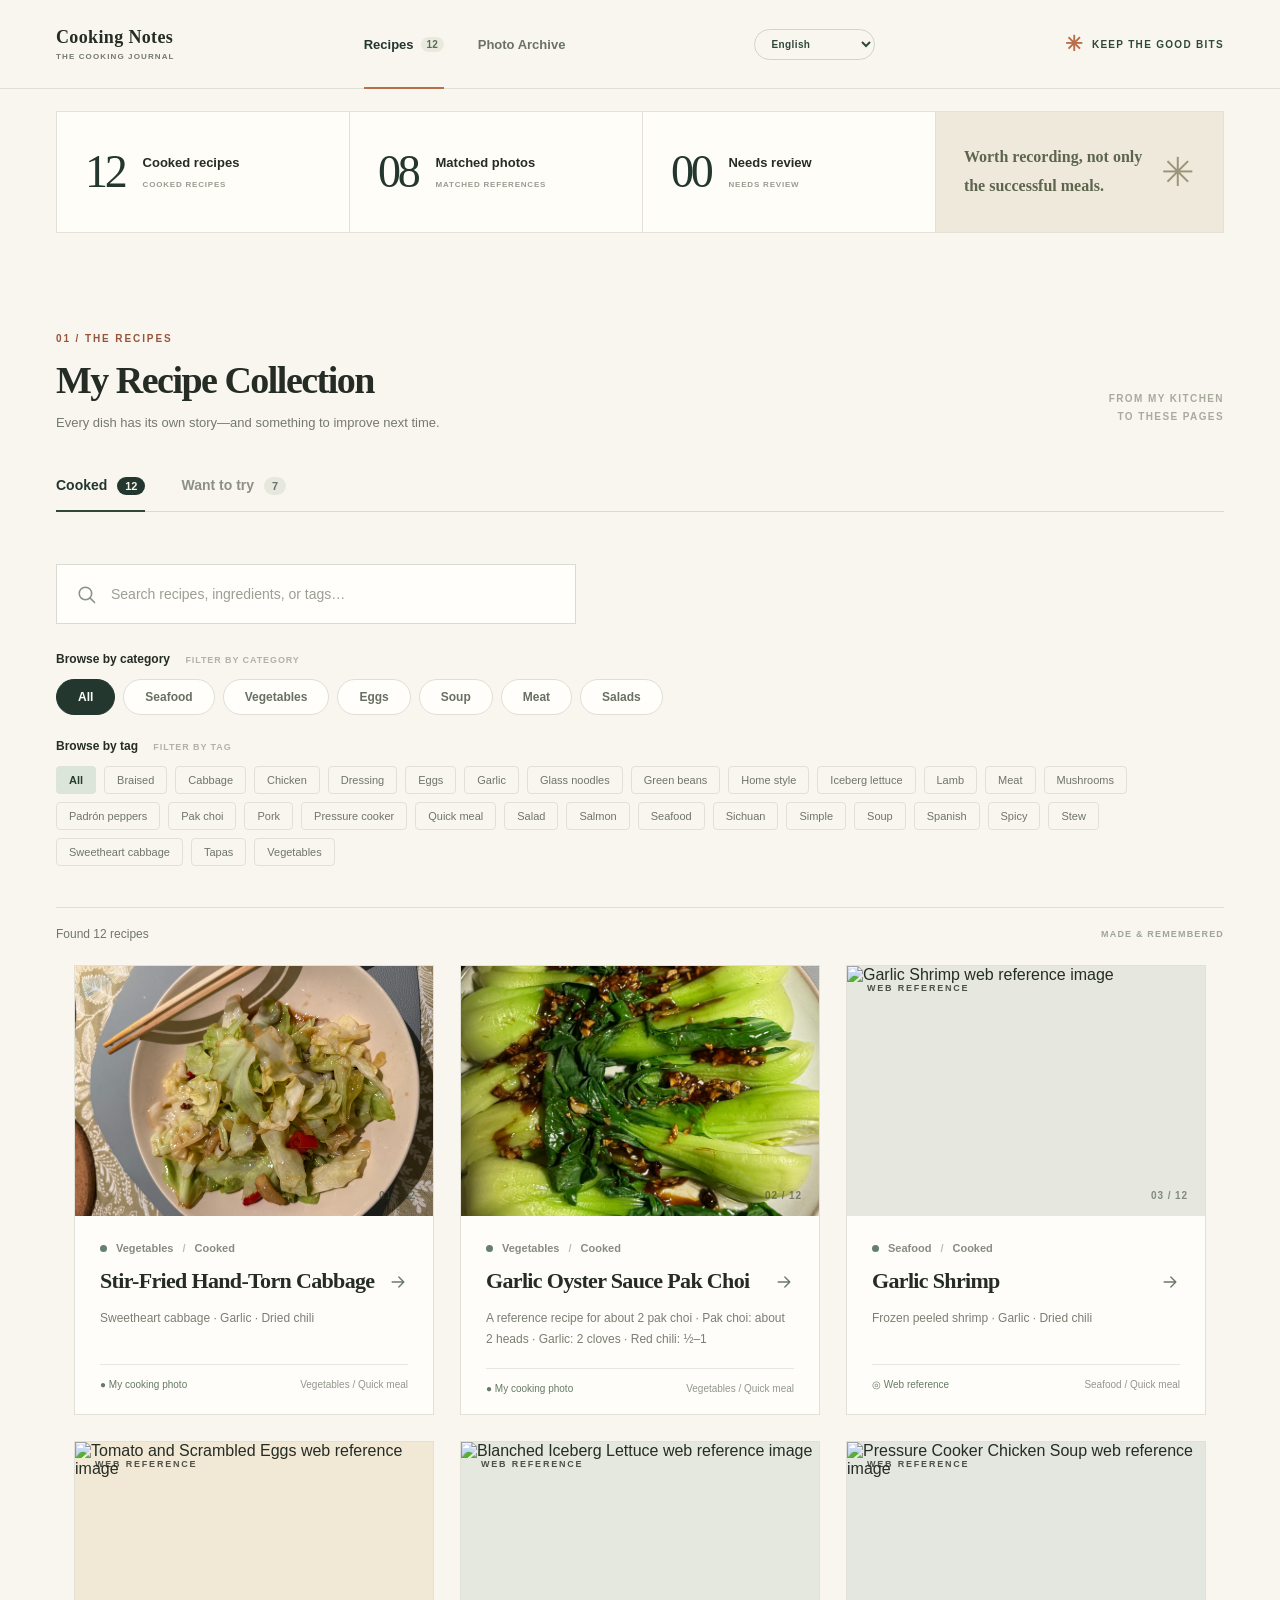
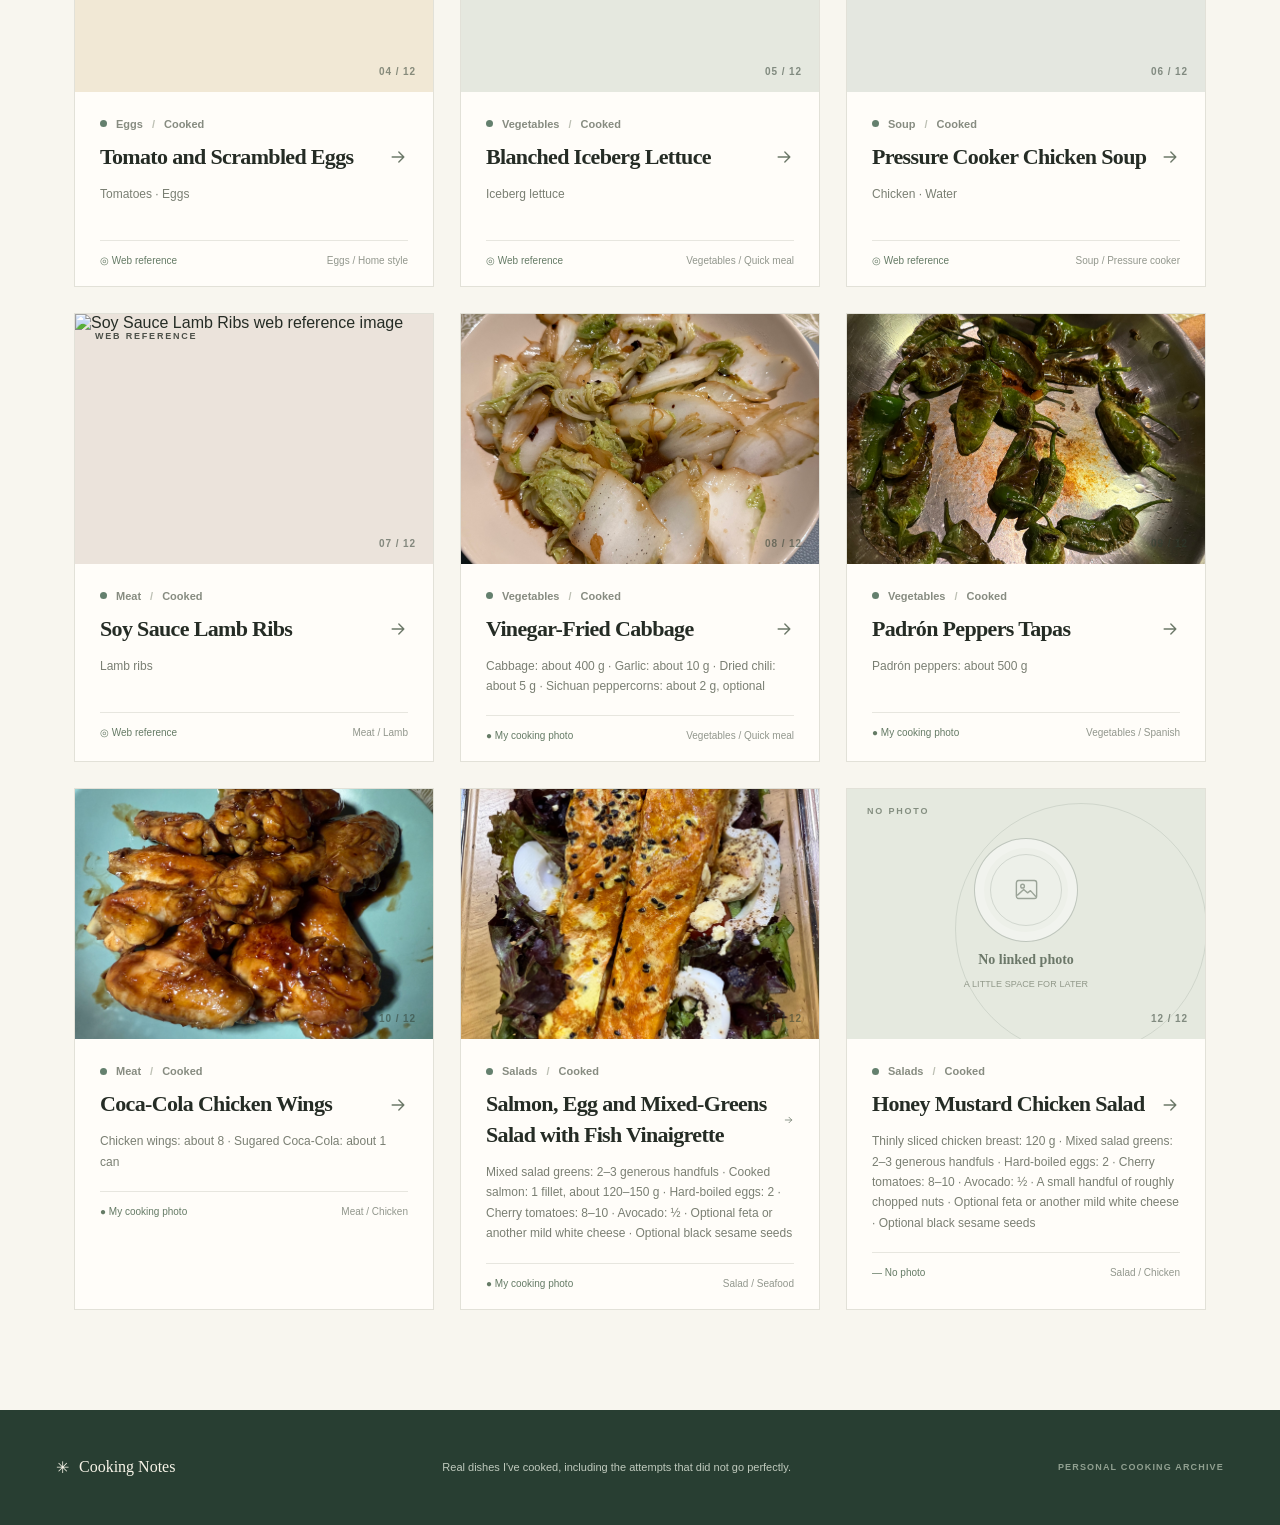
==== commit a545a298: "Add more want-to-try recipes" ====
--- a/standalone.html
+++ b/standalone.html
@@ -32,7 +32,7 @@
 @media(max-width:760px){.recipe-grid{grid-template-columns:repeat(2,minmax(0,1fr));gap:12px;align-items:start}.recipe-card{width:100%}.card-cover{height:180px}.card-content{padding:15px 14px 14px}.card-meta{font-size:10px;gap:6px}.card-title-row{align-items:flex-start}.card-title-row h3{font-size:19px;line-height:1.3}.card-ingredients{font-size:11px;line-height:1.55;min-height:0;margin:8px 0 14px}.card-bottom{display:block;font-size:9px}.card-bottom .card-photo-status{display:block;margin-bottom:5px}}
 
 </style>
-  <script id="cookbook-data" type="application/json">{"recipes":[{"id":"hand-torn-cabbage","title":"手撕包菜","status":"cooked","cuisine":"Chinese","category":"蔬菜","tags":["vegetables","quick-meal","sweetheart-cabbage"],"cover":"../../images/photos/hand-torn-cabbage-2026-10-12.jpg","ingredients":["Sweetheart Cabbage","蒜","干辣椒"],"seasonings":[],"instructions":["包菜撕成块，洗净并充分沥干。","蒜切末，干辣椒剪段。","锅充分预热，加油。","蒜和干辣椒短暂爆香。","先放比较厚的菜梗，再放叶子。","大火快速翻炒。","最后加入生抽、醋和糖。"],"experience":["已实际做过，但上次效果不够理想。","实际炒了约 5 分钟。","菜比较嫩，但是缺少焦香。","盘底有一些水。","醋用到约 1 tbsp，可能偏多。"],"improvements":["包菜洗完充分沥干。","锅要更热。","菜太多可以分批炒。","减少频繁翻动。","尝试把炒制时间缩短到约 2–3 分钟。","醋先用 1 tsp。"],"nextSeasonings":["生抽：2 tsp","醋：1 tsp","糖：¼–½ tsp"],"notes":[],"sources":[],"filename":"recipes/cooked/hand-torn-cabbage.md","referenceImage":null,"photos":[{"originalFile":"IMG_0497.HEIC","displayFile":"hand-torn-cabbage-2026-10-12.jpg","date":"2026-10-12","identifiedAs":"手撕包菜","matchStatus":"matched","recipeId":"hand-torn-cabbage","note":"可靠匹配手撕包菜；不能仅凭照片确定是哪一次尝试。","available":true,"publicPath":"./images/photos/hand-torn-cabbage-2026-10-12.jpg"},{"originalFile":"IMG_0633.HEIC","displayFile":"hand-torn-cabbage-2026-10-29.jpg","date":"2026-10-29","identifiedAs":"手撕包菜","matchStatus":"matched","recipeId":"hand-torn-cabbage","note":"可靠匹配手撕包菜；不能仅凭照片确定是哪一次尝试。","available":true,"publicPath":"./images/photos/hand-torn-cabbage-2026-10-29.jpg"}]},{"id":"garlic-oyster-sauce-pak-choi","title":"蒜蓉蚝油 Pak Choi","status":"cooked","cuisine":"Chinese","category":"蔬菜","tags":["vegetables","quick-meal","pak-choi"],"cover":"../../images/photos/garlic-oyster-sauce-pak-choi-2026-10-25.jpg","ingredients":["参考配方约适合 2 颗 Pak Choi：","Pak Choi：约 2 颗","蒜：2 瓣","红辣椒：半根至 1 根"],"seasonings":["蚝油：1 tbsp","生抽：1 tsp","老抽：少许，可选","香油：½ tsp","玉米淀粉：¼ tsp 或更少","水：约 3 tbsp，可根据浓稠度增加"],"instructions":["Pak Choi 洗净，对半或切成四份。","菜梗先接触沸水约 10–15 秒，再将叶子放进去短暂焯熟。","捞出充分沥干。","锅中加油，将蒜和红辣椒炒香。","加入提前混合好的酱汁，稍微煮至浓稠。","浇在 Pak Choi 上。"],"experience":["已实际做过，并且拍了照片。","上次菜叶有点软。","上次酱汁偏浓，而且量稍多。"],"improvements":["缩短焯水时间。","减少玉米淀粉或增加一点水。","不需要浇太多酱汁。"],"nextSeasonings":[],"notes":[],"sources":["Khin's Kitchen — Pak Choi with Garlic Sauce（原始菜谱名称；当前记录未提供链接）"],"filename":"recipes/cooked/garlic-oyster-sauce-pak-choi.md","referenceImage":null,"photos":[{"originalFile":"IMG_0579.HEIC","displayFile":"garlic-oyster-sauce-pak-choi-2026-10-25.jpg","date":"2026-10-25","identifiedAs":"蒜蓉蚝油 Pak Choi","matchStatus":"matched","recipeId":"garlic-oyster-sauce-pak-choi","note":"可靠匹配该菜谱。","available":true,"publicPath":"./images/photos/garlic-oyster-sauce-pak-choi-2026-10-25.jpg"}]},{"id":"garlic-shrimp","title":"蒜香虾仁","status":"cooked","cuisine":"Chinese","category":"海鲜","tags":["seafood","quick-meal"],"cover":null,"ingredients":["冷冻去壳虾仁","蒜","干辣椒"],"seasonings":["生抽","蚝油","糖"],"instructions":["虾仁解冻，沥干并擦去多余水分。","蒜切末，干辣椒剪段，可以去籽。","小火用油爆香蒜末和干辣椒。","加入虾仁炒至完全熟透。","加入生抽、蚝油和少量糖，翻炒均匀。"],"experience":["已实际做过。","干辣椒去籽可以减少辣度。","蒜和干辣椒不要炒焦，否则会发苦。","冷冻虾仁需要尽量沥干水分。"],"improvements":[],"nextSeasonings":[],"notes":["上图是网络参考图，不是本人的实拍照片。"],"sources":["网络参考图来源：[The Kitchn — Garlic Butter Shrimp](https://www.thekitchn.com/garlic-butter-shrimp-265172)"],"filename":"recipes/cooked/garlic-shrimp.md","referenceImage":"https://cdn.apartmenttherapy.info/image/upload/v1784063282/k/archive/4d14d19b855023bfdb66a6a99bb9dd78fb2894a0_landscape.jpg","photos":[]},{"id":"tomato-and-eggs","title":"西红柿炒鸡蛋","status":"cooked","cuisine":"Chinese","category":"鸡蛋","tags":["eggs","home-style"],"cover":null,"ingredients":["番茄","鸡蛋"],"seasonings":["盐","糖","油"],"instructions":["鸡蛋打散，先炒至凝固，盛出来。","番茄切块，放入锅中加盐炒软。","适当压碎番茄，让它释放汁水。","加入炒好的鸡蛋。","用糖和盐调整味道。"],"experience":["已实际做过，但上次不太成功。","英国买的番茄比较硬。","番茄炒了以后仍然保持块状，很难炒出番茄汁。","加水后，最后还是变得比较干。"],"improvements":["买成熟、偏软的番茄。","番茄先单独炒 4–6 分钟。","可以盖盖子稍微焖一下。","必要时加少量番茄酱辅助出汁。"],"nextSeasonings":[],"notes":["上图是网络参考图，不是本人的实拍照片。"],"sources":["网络参考图来源：[爱料理 — 蕃茄炒蛋](https://icook.tw/recipes/59691)"],"filename":"recipes/cooked/tomato-and-eggs.md","referenceImage":"https://tokyo-kitchen.icook.network/uploads/step/cover/234334/8b9d5fb97aab0b68.jpg","photos":[]},{"id":"blanched-iceberg-lettuce","title":"白灼生菜","status":"cooked","cuisine":"Chinese","category":"蔬菜","tags":["vegetables","quick-meal","iceberg-lettuce"],"cover":null,"ingredients":["Iceberg Lettuce"],"seasonings":["蒜","蚝油","生抽","糖","油"],"instructions":["生菜洗净，适当撕开。","在沸水中短时间焯熟。","捞出沥干。","用蒜、生抽、蚝油、糖和少量水制作酱汁。","将酱汁浇在生菜上。"],"experience":["已实际做过，觉得很好吃。"],"improvements":[],"nextSeasonings":[],"notes":["上图是网络参考图，不是本人的实拍照片。"],"sources":["网络参考图来源：[DelishHomeCook — Iceberg Lettuce with Oyster Sauce](https://delishhomecook.com/2017/07/28/blanched_lettuce/)"],"filename":"recipes/cooked/blanched-iceberg-lettuce.md","referenceImage":"https://delishhomecook.files.wordpress.com/2017/07/dsc01959-small.jpg","photos":[]},{"id":"pressure-cooker-chicken-soup","title":"高压锅鸡汤","status":"cooked","cuisine":"Chinese","category":"汤","tags":["soup","pressure-cooker","simple"],"cover":null,"ingredients":["鸡","水"],"seasonings":[],"instructions":["将鸡放进高压锅。","加水。","用高压锅煮汤。以前提到过约 1 小时，但具体高压烹饪时间和模式尚未确认。"],"experience":["已实际做过。","具体调味料、鸡肉用量和高压烹饪时间尚未记录，下一次做的时候可以补充。"],"improvements":[],"nextSeasonings":[],"notes":["上图是网络参考图，不是本人的实拍照片。"],"sources":["网络参考图来源：[Wikimedia Commons — Chinese Food - Chicken Soup](https://commons.wikimedia.org/wiki/File:Chinese_Food_-_Chicken_Soup.JPG)（CC BY-SA 3.0）"],"filename":"recipes/cooked/pressure-cooker-chicken-soup.md","referenceImage":"https://upload.wikimedia.org/wikipedia/commons/4/47/Chinese_Food_-_Chicken_Soup.JPG","photos":[]},{"id":"soy-sauce-lamb-ribs","title":"酱油羊排","status":"cooked","cuisine":"Chinese","category":"肉类","tags":["meat","lamb","home-style"],"cover":null,"ingredients":["羊排"],"seasonings":["酱油"],"instructions":[],"experience":["已实际做过。","这道菜是自己随意调制的酱油风味，不是严格按照某个中餐菜谱做的。"],"improvements":[],"nextSeasonings":[],"notes":["上图是网络参考图，不是本人的实拍照片；图片展示的是相近的红烧羊排风格，不代表这道菜的实际成品。"],"sources":["网络参考图来源：[搜狐 — 红烧羊肉/羊排相关图片](https://www.sohu.com/a/840072712_121106832)"],"filename":"recipes/cooked/soy-sauce-lamb-ribs.md","referenceImage":"https://q7.itc.cn/q_70/images03/20241220/396b5f5ba7764e2a8b6789eb6a0640f6.jpeg","photos":[]},{"id":"vinegar-braised-cabbage","title":"醋溜白菜","status":"cooked","cuisine":"Chinese","category":"蔬菜","tags":["vegetables","quick-meal","cabbage"],"cover":"../../images/photos/stir-fried-cabbage-vegetable-review-2026-10-15.jpg","ingredients":["白菜／大白菜：约 400 g","蒜：约 10 g","干辣椒：约 5 g","花椒：约 2 g，可选"],"seasonings":["陈醋：约 20 ml","生抽：约 10 ml","白砂糖：约 5 g","盐：约 3 g","食用油：约 25 ml"],"instructions":["将白菜帮和叶分开；白菜帮斜切成片，白菜叶撕成大块。","锅烧热加油，放入花椒小火炸香后捞出。","加入干辣椒段和蒜片，短暂爆香。","转大火，先加入白菜帮快速翻炒约 1 分钟，再加入白菜叶翻炒约 30 秒。","沿锅边淋入陈醋，快速翻炒。","加入生抽、糖和盐，翻炒均匀后立即出锅。"],"experience":["已实际做过，并拍了照片。"],"improvements":["下次改进尚未记录。公开参考做法强调大火快炒、帮叶分开，以减少出水并保持脆感；是否适合下一次实际尝试，之后再记录。"],"nextSeasonings":[],"notes":["上面的用量和步骤是根据公开常见做法整理的参考版本，不代表 2026-10-15 这次照片对应的确切用量或步骤。"],"sources":["醋溜白菜参考做法：[理科生下厨房](https://scicook.com/recipes/vinegar-cabbage/)"],"filename":"recipes/cooked/vinegar-braised-cabbage.md","referenceImage":null,"photos":[{"originalFile":"IMG_0504.HEIC","displayFile":"stir-fried-cabbage-vegetable-review-2026-10-15.jpg","date":"2026-10-15","identifiedAs":"醋溜白菜","matchStatus":"matched","recipeId":"vinegar-braised-cabbage","note":"用户确认这是醋溜白菜。","available":true,"publicPath":"./images/photos/stir-fried-cabbage-vegetable-review-2026-10-15.jpg"}]},{"id":"padron-peppers-tapas","title":"Padrón Peppers Tapas","status":"cooked","cuisine":"Spanish","category":"蔬菜","tags":["vegetables","spanish","tapas","padron-peppers"],"cover":"../../images/photos/pan-fried-green-peppers-review-2026-10-17.jpg","ingredients":["Padrón peppers：约 500 g"],"seasonings":["西班牙橄榄油：适量（公开参考版本约 300 ml）","海盐片：适量"],"instructions":["Padrón peppers 洗净，并充分沥干水分。","锅中加入橄榄油并充分加热。","放入辣椒，煎炸至表皮起泡并呈金黄色。","捞出沥去多余油分，装盘后撒上海盐，趁热食用。"],"experience":["已实际做过，并拍了照片。","这道菜是西班牙 tapas。"],"improvements":[],"nextSeasonings":[],"notes":["上面的用量和步骤是根据西班牙常见 tapas 做法整理的参考版本，不代表 2026-10-17 这次照片对应的确切用量或步骤。"],"sources":["Padrón peppers 参考做法：[Foods and Wines from Spain](https://www.foodswinesfromspain.com/en/fws-academy/recipes/2017/october/padron-peppers)"],"filename":"recipes/cooked/padron-peppers-tapas.md","referenceImage":null,"photos":[{"originalFile":"IMG_0531.HEIC","displayFile":"pan-fried-green-peppers-review-2026-10-17.jpg","date":"2026-10-17","identifiedAs":"Padrón Peppers Tapas","matchStatus":"matched","recipeId":"padron-peppers-tapas","note":"用户确认这是西班牙 Padrón peppers tapas。","available":true,"publicPath":"./images/photos/pan-fried-green-peppers-review-2026-10-17.jpg"}]},{"id":"coca-cola-chicken-wings","title":"可乐鸡翅","status":"cooked","cuisine":"Chinese","category":"肉类","tags":["meat","chicken","home-style"],"cover":"../../images/photos/soy-glazed-chicken-review-2026-10-25.jpg","ingredients":["鸡翅：约 8 只","含糖可乐：约 1 罐"],"seasonings":["盐：适量","料酒：约 1 tbsp","生抽：约 10 ml","老抽：约 5–7 ml","姜片：约 5 片","桂皮：半支至 1 支，可选","八角：可选"],"instructions":["在鸡翅两面划刀或扎孔，帮助入味；可用料酒和老抽腌制约 30 分钟至 2 小时。","鸡翅冷水下锅，可加入姜片；煮开并撇去浮沫后捞出，用温水冲净并擦干。","锅烧热，将鸡翅小火煎至两面金黄。","加入可乐、料酒、生抽、老抽和可选的桂皮、八角；液体以接近没过鸡翅为宜。","小火炖煮至鸡翅熟透、汤汁明显减少。","转大火收汁，让浓稠酱汁裹在鸡翅表面；最后按需要补盐。"],"experience":["已实际做过，并拍了照片。"],"improvements":[],"nextSeasonings":[],"notes":["上面的用量和步骤是根据公开常见做法整理的参考版本，不代表 2026-10-25 这次照片对应的确切用量或步骤。"],"sources":["可乐鸡翅参考做法：[下厨房](https://m.xiachufang.com/recipe/1000229/)","可乐鸡翅常见做法概述：[维基百科](https://zh.wikipedia.org/wiki/可乐鸡翅)"],"filename":"recipes/cooked/coca-cola-chicken-wings.md","referenceImage":null,"photos":[{"originalFile":"IMG_0581.HEIC","displayFile":"soy-glazed-chicken-review-2026-10-25.jpg","date":"2026-10-25","identifiedAs":"可乐鸡翅","matchStatus":"matched","recipeId":"coca-cola-chicken-wings","note":"用户确认这是可乐鸡翅。","available":true,"publicPath":"./images/photos/soy-glazed-chicken-review-2026-10-25.jpg"}]},{"id":"fish-vinaigrette","title":"三文鱼鸡蛋混合生菜沙拉（Fish Vinaigrette）","status":"cooked","cuisine":"Western","category":"沙拉","tags":["salad","seafood","salmon","simple"],"cover":"../../images/photos/fish-vinaigrette-1.jpg","ingredients":["混合生菜：2–3 大把，例如绿叶生菜和红叶生菜","熟三文鱼：1 片，约 120–150 g，简单调味后掰成大块","水煮蛋：2 个，对半或切成四块","樱桃番茄：8–10 个，对半切开","牛油果：½ 个，切片或切丁","可选：少量菲达奶酪或其他味道温和的白奶酪","可选：黑芝麻，最后撒上"],"seasonings":["特级初榨橄榄油：3 份","醋：1 份","盐：适量","黑胡椒：适量","意大利综合香料：适量"],"instructions":["制作油醋汁：将橄榄油、醋、盐、黑胡椒和意大利综合香料放入一个最小的透明密封容器中，盖紧后摇匀。","组合沙拉：把混合生菜放入大盘，加入樱桃番茄和牛油果，再摆上三文鱼和水煮蛋。","完成：按喜好加入奶酪和黑芝麻。再次摇匀油醋汁，淋在沙拉上后立即食用。"],"experience":["已实际做过，并拍下了两张成品照片。"],"improvements":[],"nextSeasonings":[],"notes":[],"sources":[],"filename":"recipes/cooked/fish-vinaigrette.md","referenceImage":null,"photos":[{"originalFile":"fish-vinaigrette-1.jpg","displayFile":"fish-vinaigrette-1.jpg","date":"日期未记录","identifiedAs":"三文鱼鸡蛋混合生菜沙拉","matchStatus":"matched","recipeId":"fish-vinaigrette","note":"随鱼汁油醋汁菜谱提供的个人实拍照片。","available":true,"publicPath":"./images/photos/fish-vinaigrette-1.jpg"},{"originalFile":"fish-vinaigrette-2.jpg","displayFile":"fish-vinaigrette-2.jpg","date":"日期未记录","identifiedAs":"三文鱼鸡蛋混合生菜沙拉","matchStatus":"matched","recipeId":"fish-vinaigrette","note":"随鱼汁油醋汁菜谱提供的个人实拍照片。","available":true,"publicPath":"./images/photos/fish-vinaigrette-2.jpg"}]},{"id":"honey-mustard-chicken-salad-sauce","title":"蜂蜜芥末鸡肉沙拉","status":"cooked","cuisine":"Western","category":"沙拉","tags":["salad","chicken","dressing","simple"],"cover":null,"ingredients":["薄切鸡胸肉：120 g，可以使用超市购买的熟鸡肉片，或将熟鸡胸肉切薄","混合生菜：2–3 大把，例如绿叶生菜和红叶生菜","水煮蛋：2 个，对半或切成四块","樱桃番茄：8–10 个，对半切开","牛油果：½ 个，切片或切丁","坚果：一小把，粗略切碎，例如杏仁、核桃或腰果","可选：少量菲达奶酪或其他味道温和的白奶酪","可选：黑芝麻，最后撒上"],"seasonings":["特级初榨橄榄油：1 tbsp（15 ml）","第戎芥末：1 tbsp（15 g）；也可以用 2 tsp 第戎芥末加 1 tsp 粒粒芥末增加口感","蜂蜜：2 tsp（10 ml）","苹果醋或新鲜柠檬汁：1 tsp（5 ml），用来平衡甜味并帮助乳化","细海盐：1 小撮","现磨黑胡椒：1 小撮","可选：极少量蒜粉或一小撮切碎的新鲜细香葱"],"instructions":["准备鸡肉：如果使用生鸡胸肉，用盐和胡椒调味，彻底煮熟后稍微静置，再切成薄片；如果使用现成的熟鸡肉片，可直接使用。","混合酱汁底：在小碗中将芥末、蜂蜜、醋（或柠檬汁）、盐和黑胡椒搅拌至完全顺滑。","乳化橄榄油：一边快速搅拌，一边慢慢将橄榄油细细地倒入芥末混合物中，直到酱汁变得有光泽并稍微变稠。","调整浓稠度：尝味后按需要调整。如果想让酱汁更适合淋在嫩叶上，可以加入 ½ tsp 温水搅匀。","组合沙拉：把生菜、樱桃番茄和牛油果放入碗中，摆上水煮蛋、薄切鸡肉和坚果，再加入可选的奶酪和黑芝麻。","拌匀后食用：将一半酱汁拌入鸡肉，另一半在上桌前立即淋到生菜上。"],"experience":[],"improvements":[],"nextSeasonings":[],"notes":["这个配方按 120 g 鸡肉计算，大约可得到 2½ tbsp 乳化酱汁，足够拌鸡肉并调味一份配菜沙拉。","如果使用生鸡肉，可以在煎好后转小火，在锅中加入 1 tbsp 酱汁，让鸡肉裹上酱汁并轻微焦糖化 30–45 秒；剩下的酱汁冷拌沙拉。"],"sources":[],"filename":"recipes/cooked/honey-mustard-chicken-salad-sauce.md","referenceImage":null,"photos":[]}],"photos":[{"originalFile":"IMG_0497.HEIC","displayFile":"hand-torn-cabbage-2026-10-12.jpg","date":"2026-10-12","identifiedAs":"手撕包菜","matchStatus":"matched","recipeId":"hand-torn-cabbage","note":"可靠匹配手撕包菜；不能仅凭照片确定是哪一次尝试。","available":true,"publicPath":"./images/photos/hand-torn-cabbage-2026-10-12.jpg"},{"originalFile":"IMG_0633.HEIC","displayFile":"hand-torn-cabbage-2026-10-29.jpg","date":"2026-10-29","identifiedAs":"手撕包菜","matchStatus":"matched","recipeId":"hand-torn-cabbage","note":"可靠匹配手撕包菜；不能仅凭照片确定是哪一次尝试。","available":true,"publicPath":"./images/photos/hand-torn-cabbage-2026-10-29.jpg"},{"originalFile":"IMG_0579.HEIC","displayFile":"garlic-oyster-sauce-pak-choi-2026-10-25.jpg","date":"2026-10-25","identifiedAs":"蒜蓉蚝油 Pak Choi","matchStatus":"matched","recipeId":"garlic-oyster-sauce-pak-choi","note":"可靠匹配该菜谱。","available":true,"publicPath":"./images/photos/garlic-oyster-sauce-pak-choi-2026-10-25.jpg"},{"originalFile":"IMG_0504.HEIC","displayFile":"stir-fried-cabbage-vegetable-review-2026-10-15.jpg","date":"2026-10-15","identifiedAs":"醋溜白菜","matchStatus":"matched","recipeId":"vinegar-braised-cabbage","note":"用户确认这是醋溜白菜。","available":true,"publicPath":"./images/photos/stir-fried-cabbage-vegetable-review-2026-10-15.jpg"},{"originalFile":"IMG_0531.HEIC","displayFile":"pan-fried-green-peppers-review-2026-10-17.jpg","date":"2026-10-17","identifiedAs":"Padrón Peppers Tapas","matchStatus":"matched","recipeId":"padron-peppers-tapas","note":"用户确认这是西班牙 Padrón peppers tapas。","available":true,"publicPath":"./images/photos/pan-fried-green-peppers-review-2026-10-17.jpg"},{"originalFile":"IMG_0581.HEIC","displayFile":"soy-glazed-chicken-review-2026-10-25.jpg","date":"2026-10-25","identifiedAs":"可乐鸡翅","matchStatus":"matched","recipeId":"coca-cola-chicken-wings","note":"用户确认这是可乐鸡翅。","available":true,"publicPath":"./images/photos/soy-glazed-chicken-review-2026-10-25.jpg"},{"originalFile":"fish-vinaigrette-1.jpg","displayFile":"fish-vinaigrette-1.jpg","date":"日期未记录","identifiedAs":"三文鱼鸡蛋混合生菜沙拉","matchStatus":"matched","recipeId":"fish-vinaigrette","note":"随鱼汁油醋汁菜谱提供的个人实拍照片。","available":true,"publicPath":"./images/photos/fish-vinaigrette-1.jpg"},{"originalFile":"fish-vinaigrette-2.jpg","displayFile":"fish-vinaigrette-2.jpg","date":"日期未记录","identifiedAs":"三文鱼鸡蛋混合生菜沙拉","matchStatus":"matched","recipeId":"fish-vinaigrette","note":"随鱼汁油醋汁菜谱提供的个人实拍照片。","available":true,"publicPath":"./images/photos/fish-vinaigrette-2.jpg"}],"translations":{"ui":{"en":{"brand":"Cooking Notes","brandSubtitle":"THE COOKING JOURNAL","brandAria":"My Cooking Notes, home","recipes":"Recipes","photos":"Photo Archive","about":"About","languageToggle":"中文","languageAria":"Choose language","languageChinese":"中文","languageEnglish":"English","languageDutch":"Nederlands","mainNavAria":"Main navigation","footerText":"Real dishes I've cooked, including the attempts that did not go perfectly.","footerArchive":"PERSONAL COOKING ARCHIVE","headerSide":"KEEP THE GOOD BITS","artJournal":"THE\u003cbr/>COOKING\u003cbr/>JOURNAL","artGoodFood":"GOOD FOOD","artGoodNotes":"GOOD NOTES","artCollected":"COLLECTED WITH CARE","artEst":"EST. 2026","statsCooked":"Cooked recipes","statsMatched":"Matched photos","statsReview":"Needs review","statsCookedMeta":"COOKED RECIPES","statsMatchedMeta":"MATCHED REFERENCES","statsReviewMeta":"NEEDS REVIEW","statsAria":"Recipe statistics","statsNote1":"Worth recording, not only","statsNote2":"the successful meals.","browseCategory":"Browse by category","browseTag":"Browse by tag","all":"All","statusCooked":"Cooked","statusTry":"Want to try","searchPlaceholder":"Search recipes, ingredients, or tags…","searchAria":"Search recipes or ingredients","clearSearch":"Clear search","categoryAria":"Recipe categories","tagAria":"Tag filters","filterCategoryMeta":"FILTER BY CATEGORY","filterTagMeta":"FILTER BY TAG","recipesKicker":"01 / THE RECIPES","sectionRecipes":"My Recipe Collection","sectionDescription":"Every dish has its own story—and something to improve next time.","fromKitchen":"FROM MY KITCHEN","toPages":"TO THESE PAGES","resultsFound":"Found {count} recipes","resultsToTry":"Found {count} recipes to try","clearFilters":"Clear filters ↗","madeRemembered":"MADE & REMEMBERED","emptyToTryTitle":"Your try list is empty","emptyToTryText":"No to-try recipes have been recorded yet. You can add future ideas to Markdown.","emptyTitle":"No matching recipes","emptyText":"Try another keyword, or clear the category and tag filters.","noIngredients":"Ingredients not recorded","cookingPhotoAlt":"cooking photo","photoMy":"● My cooking photo","photoLinked":"◌ Photo linked","webReference":"◎ Web reference","noPhoto":"— No photo","photoReference":"PHOTO REFERENCE","noPhotoLabel":"NO PHOTO","photoPending":"Photo file pending","noLinkedPhoto":"No linked photo","spaceLater":"A LITTLE SPACE FOR LATER","webBadge":"WEB REFERENCE","calloutEyebrow":"AN HONEST KITCHEN DIARY","calloutTitle":"Even imperfect dishes are worth keeping.","calloutText":"Real notes make the next attempt better.","readPrinciples":"Read the recording principles","heroEyebrow":"A PERSONAL COOKING ARCHIVE","heroEdition":"VOL. 01","heroTitle1":"Take every time you cook","heroTitle2":"seriously enough to remember.","heroDescription":"Not only the good methods, but also the reasons behind failures, ideas for next time, and the small kitchen discoveries worth keeping.","heroLink":"Browse my recipes","heroAria":"Abstract decorative pattern with a plate and cooking notes, not an actual dish photo","statusAria":"Recipe status","allRecipes":"All recipes","recipeLabel":"RECIPE","recipeIntro":"Remember the steps, what really happened, and what to improve next time.","cooked":"Cooked","print":"Print recipe ↗","mainIngredients":"Main ingredients","seasonings":"Seasonings","forNext":"FOR NEXT TIME","nextTitle":"Next-time seasoning reference","nextNote":"This is a suggestion for next time, not the previous actual amount.","markdownSource":"Recipe data comes from Markdown","steps":"Steps","experienceEyebrow":"WHAT ACTUALLY HAPPENED","experienceTitle":"My actual experience","improvementsEyebrow":"NOTES FOR NEXT TIME","improvementsTitle":"What to improve next time","otherNotes":"Other notes","sources":"Sources","relatedPhotos":"Related photos","linked":"linked","photoRules":"Only manually confirmed photos are linked to recipes.","noReliablePhoto":"No reliably matched photo has been recorded","referenceTip":"This is a web reference image. It is not a personal cooking photo.","webReferenceAlt":"web reference image","notPersonal":"not a personal cooking photo","notRecorded":"Not recorded","backToList":"Back to recipe list","home":"Home","viewPhotoArchive":"View photo archive","notFound":"Recipe not found","photoArchiveTitle":"In the frame.","photoArchiveKicker":"02 / PHOTO ARCHIVE","photoArchiveIntro1":"Photos are part of the memory, but not every photo can be matched to a dish with certainty.","photoArchiveIntro2":"Confirmed matches stay in the archive; uncertain ones stay separate.","imageBannerTitle":"About image files","imageBannerWithPending":"{count} JPEG display images are connected; original HEIC files remain in the library. Unconfirmed photos stay in the review archive and are not automatically linked to recipes.","imageBannerAllConfirmed":"{count} JPEG display images are connected; original HEIC files remain in the library. All current photos have been linked to recipes based on your confirmation.","imageBannerNone":"Only filenames and review records are available. Add real JPG files to the images/photos/ folder and rebuild the site to display them.","confirmedKicker":"01 / CONFIRMED","confirmedTitle":"Confirmed matches","confirmedSubtitle":"Confirmed as belonging to existing recipes","toReviewKicker":"02 / TO REVIEW","toReviewTitle":"To review","toReviewSubtitle":"Keep possibilities separate until confirmed","photoConfirmed":"✓ Confirmed","photoReview":"◌ To review","viewRecipe":"View recipe","originalLabel":"ORIGINAL","displayLabel":"DISPLAY","unassigned":"Not linked to a formal recipe","aboutKicker":"03 / THE PHILOSOPHY","aboutTitle1":"Not a recipe encyclopedia,","aboutTitle2":"a real kitchen diary.","aboutIntro":"Every dish comes from something actually cooked. Write down what is known; leave unknowns blank.","principle1Title":"Truth over completeness","principle1Text":"Missing times, amounts, and steps are marked as not recorded instead of being guessed.","principle2Title":"Failures belong here too","principle2Text":"Actual experience and next-time suggestions stay separate. A suggestion is not a fact.","principle3Title":"Photos need confirmation","principle3Text":"Only reliably matched photos are linked to recipes. Unconfirmed photos are not used to prove missing facts.","howItWorks":"HOW IT WORKS","aboutFootTitle":"Markdown holds the content; the website presents it.","aboutFootText":"Each recipe has its own Markdown file. Edit the ingredients, steps, or notes, then rebuild the site—no database or back end required.","goRecipes":"View recipes","categories":{"全部":"All","海鲜":"Seafood","蔬菜":"Vegetables","鸡蛋":"Eggs","汤":"Soup","肉类":"Meat","沙拉":"Salads"},"tags":{"cabbage":"Cabbage","chicken":"Chicken","dressing":"Dressing","eggs":"Eggs","fish":"Fish","honey":"Honey","home-style":"Home style","iceberg-lettuce":"Iceberg lettuce","lamb":"Lamb","meat":"Meat","padron-peppers":"Padrón peppers","pak-choi":"Pak choi","pressure-cooker":"Pressure cooker","quick-meal":"Quick meal","salad":"Salad","salmon":"Salmon","seafood":"Seafood","simple":"Simple","soup":"Soup","spanish":"Spanish","sweetheart-cabbage":"Sweetheart cabbage","tapas":"Tapas","vegetables":"Vegetables"}}},"recipes":{"garlic-shrimp":{"title":"Garlic Shrimp","category":"Seafood","ingredients":["Frozen peeled shrimp","Garlic","Dried chili"],"seasonings":["Light soy sauce","Oyster sauce","Sugar"],"instructions":["Defrost the shrimp, drain them, and pat away excess moisture.","Mince the garlic and cut the dried chili into pieces; remove the seeds if desired.","Gently fry the garlic and dried chili in oil over low heat until fragrant.","Add the shrimp and stir-fry until fully cooked.","Add light soy sauce, oyster sauce, and a little sugar; toss to combine."],"experience":["I have cooked this dish.","Removing the seeds from dried chili reduces the heat.","Do not burn the garlic or dried chili, or they will taste bitter.","Drain frozen shrimp as thoroughly as possible."],"notes":["The image above is a web reference image, not a personal cooking photo."],"sources":["Web reference image: The Kitchn — Garlic Butter Shrimp"]},"blanched-iceberg-lettuce":{"title":"Blanched Iceberg Lettuce","category":"Vegetables","ingredients":["Iceberg lettuce"],"seasonings":["Garlic","Oyster sauce","Light soy sauce","Sugar","Oil"],"instructions":["Wash the lettuce and tear it into suitable pieces.","Briefly blanch it in boiling water.","Drain thoroughly.","Make a sauce with garlic, light soy sauce, oyster sauce, sugar, and a little water.","Pour the sauce over the lettuce."],"experience":["I have made it and thought it was delicious."],"notes":["The image above is a web reference image, not a personal cooking photo."],"sources":["Web reference image: DelishHomeCook — Iceberg Lettuce with Oyster Sauce"]},"garlic-oyster-sauce-pak-choi":{"title":"Garlic Oyster Sauce Pak Choi","category":"Vegetables","ingredients":["A reference recipe for about 2 pak choi","Pak choi: about 2 heads","Garlic: 2 cloves","Red chili: ½–1"],"seasonings":["Oyster sauce: 1 tbsp","Light soy sauce: 1 tsp","Dark soy sauce: a little, optional","Sesame oil: ½ tsp","Cornstarch: ¼ tsp or less","Water: about 3 tbsp, adjust as needed"],"instructions":["Wash the pak choi and cut each head in half or into quarters.","Place the stems in boiling water for about 10–15 seconds, then add the leaves and blanch briefly.","Drain thoroughly.","Heat oil in a pan and fry the garlic and red chili until fragrant.","Add the pre-mixed sauce and simmer briefly until slightly thickened.","Pour the sauce over the pak choi."],"experience":["I made this dish and took photos.","The leaves were a little too soft last time.","The sauce was too thick and there was slightly too much of it."],"improvements":["Shorten the blanching time.","Use less cornstarch or add a little more water.","There is no need to pour on so much sauce."],"sources":["Khin's Kitchen — Pak Choi with Garlic Sauce (source URL not recorded)"]},"tomato-and-eggs":{"title":"Tomato and Scrambled Eggs","category":"Eggs","ingredients":["Tomatoes","Eggs"],"seasonings":["Salt","Sugar","Oil"],"instructions":["Beat the eggs, stir-fry until just set, and remove from the pan.","Cut the tomatoes into chunks and stir-fry with salt until softened.","Press some of the tomato pieces to help release their juices.","Return the cooked eggs to the pan.","Adjust the flavor with sugar and salt."],"experience":["I have cooked this dish, but the last attempt was not very successful.","The tomatoes available in the UK were quite firm.","They stayed in chunks after cooking and released very little juice.","After adding water, the finished dish still became rather dry."],"improvements":["Buy ripe, softer tomatoes.","Cook the tomatoes separately for 4–6 minutes.","Cover the pan and braise briefly if needed.","Add a little tomato paste to help create more sauce when necessary."],"notes":["The image above is a web reference image, not a personal cooking photo."],"sources":["Web reference image: iCook — Tomato and Egg Stir-Fry"]},"hand-torn-cabbage":{"title":"Stir-Fried Hand-Torn Cabbage","category":"Vegetables","ingredients":["Sweetheart cabbage","Garlic","Dried chili"],"nextSeasonings":["Light soy sauce: 2 tsp","Vinegar: 1 tsp","Sugar: ¼–½ tsp"],"instructions":["Tear the cabbage into pieces, wash it, and drain thoroughly.","Mince the garlic and cut the dried chili into pieces.","Preheat the pan thoroughly and add oil.","Briefly fry the garlic and dried chili until fragrant.","Add the thicker stems first, followed by the leaves.","Stir-fry quickly over high heat.","Add light soy sauce, vinegar, and sugar at the end."],"experience":["I cooked it, but the last attempt was not ideal.","It was stir-fried for about 5 minutes.","The cabbage was tender but lacked wok-charred aroma.","There was some water at the bottom of the plate.","About 1 tbsp of vinegar may have been too much."],"improvements":["Drain the cabbage thoroughly after washing.","Make the pan hotter.","Cook in batches if there is too much cabbage.","Stir less frequently.","Try shortening the cooking time to about 2–3 minutes.","Start with 1 tsp vinegar."]},"pressure-cooker-chicken-soup":{"title":"Pressure Cooker Chicken Soup","category":"Soup","ingredients":["Chicken","Water"],"instructions":["Put the chicken in the pressure cooker.","Add water.","Cook the soup in the pressure cooker. About one hour was mentioned previously, but the exact pressure-cooking time and setting have not been confirmed."],"experience":["I have made this dish.","The seasonings, amount of chicken, and pressure-cooking time have not been recorded; these can be added next time."],"notes":["The image above is a web reference image, not a personal cooking photo."],"sources":["Web reference image: Wikimedia Commons — Chinese Food - Chicken Soup (CC BY-SA 3.0)"]},"soy-sauce-lamb-ribs":{"title":"Soy Sauce Lamb Ribs","category":"Meat","ingredients":["Lamb ribs"],"seasonings":["Soy sauce","Other seasonings not recorded"],"experience":["I have made this dish.","It was an improvised soy-sauce-style dish rather than a strict Chinese recipe."],"notes":["The image above is a web reference image, not a personal cooking photo; it shows a similar braised lamb-rib style rather than the actual finished dish."],"sources":["Web reference image: Sohu — Braised Lamb Ribs"]},"vinegar-braised-cabbage":{"title":"Vinegar-Fried Cabbage","category":"Vegetables","ingredients":["Cabbage: about 400 g","Garlic: about 10 g","Dried chili: about 5 g","Sichuan peppercorns: about 2 g, optional"],"seasonings":["Chinkiang vinegar: about 20 ml","Light soy sauce: about 10 ml","Sugar: about 5 g","Salt: about 3 g","Cooking oil: about 25 ml"],"instructions":["Separate the cabbage stems from the leaves; slice the stems diagonally and tear the leaves into large pieces.","Heat oil in a pan, fry the Sichuan peppercorns over low heat until fragrant, then remove them.","Add the dried chili and garlic and fry briefly until fragrant.","Turn the heat high, stir-fry the stems for about 1 minute, then add the leaves for about 30 seconds.","Pour the vinegar around the edge of the pan and toss quickly.","Add the soy sauce, sugar, and salt; toss briefly and serve immediately."],"experience":["I have made this dish and took a photo."],"improvements":["Not recorded. Public reference recipes emphasize separating stems and leaves and stir-frying quickly over high heat to reduce excess water and preserve crunch."],"notes":["The amounts and steps above are a typical reference version, not the exact amounts or steps used for the 15 October 2026 photo."],"sources":["Reference recipe: SciCook — Vinegar Cabbage"]},"padron-peppers-tapas":{"title":"Padrón Peppers Tapas","category":"Vegetables","ingredients":["Padrón peppers: about 500 g"],"seasonings":["Spanish olive oil: as needed (one public reference uses about 300 ml)","Sea-salt flakes: as needed"],"instructions":["Wash the Padrón peppers and drain them thoroughly.","Heat the olive oil in a pan.","Add the peppers and fry until the skins blister and turn golden.","Drain off excess oil, arrange on a plate, and sprinkle with sea salt. Serve hot."],"experience":["I have made this dish and took a photo.","This is a Spanish tapas dish."],"notes":["The amounts and steps above are a typical reference version, not the exact amounts or steps used for the 17 October 2026 photo."],"sources":["Reference recipe: Foods and Wines from Spain — Padrón Peppers"]},"coca-cola-chicken-wings":{"title":"Coca-Cola Chicken Wings","category":"Meat","ingredients":["Chicken wings: about 8","Sugared Coca-Cola: about 1 can"],"seasonings":["Salt: to taste","Shaoxing wine: about 1 tbsp","Light soy sauce: about 10 ml","Dark soy sauce: about 5–7 ml","Ginger: about 5 slices","Cinnamon: ½–1 stick, optional","Star anise: optional"],"instructions":["Score or pierce both sides of the wings to help them absorb flavor; marinate with cooking wine and dark soy sauce for about 30 minutes to 2 hours if desired.","Start the wings in cold water with ginger; bring to a boil, skim the foam, rinse with warm water, and pat dry.","Pan-fry the wings over low heat until golden on both sides.","Add the Coca-Cola, cooking wine, light soy sauce, dark soy sauce, and optional spices; the liquid should nearly cover the wings.","Simmer over low heat until the wings are cooked and the liquid has reduced.","Turn up the heat to reduce the sauce until it coats the wings; adjust with salt if needed."],"experience":["I have made this dish and took a photo."],"notes":["The amounts and steps above are a typical reference version, not the exact amounts or steps used for the 25 October 2026 photo."],"sources":["Reference recipe: Xiachufang — Coca-Cola Chicken Wings","Reference overview: Wikipedia — Coca-Cola Chicken Wings"]},"fish-vinaigrette":{"title":"Salmon, Egg and Mixed-Greens Salad with Fish Vinaigrette","category":"Salads","ingredients":["Mixed salad greens: 2–3 generous handfuls","Cooked salmon: 1 fillet, about 120–150 g","Hard-boiled eggs: 2","Cherry tomatoes: 8–10","Avocado: ½","Optional feta or another mild white cheese","Optional black sesame seeds"],"seasonings":["Extra-virgin olive oil: 3 parts","Vinegar: 1 part","Salt: to taste","Pepper: to taste","Italian spices: to taste"],"instructions":["Make the vinaigrette: add the olive oil, vinegar, salt, pepper, and Italian spices to a small transparent container with a firm lid. Seal it tightly and shake until combined.","Build the salad: arrange the greens in a large serving dish, add the tomatoes and avocado, then arrange the salmon and boiled eggs on top.","Finish: add the optional cheese and black sesame seeds, shake the vinaigrette again, drizzle it over the salad, and serve immediately."],"experience":["I have made this dish and took two finished-dish photos."],"notes":["Both photos belong to this salmon salad. The actual cooking date has not been recorded."]},"honey-mustard-chicken-salad-sauce":{"title":"Honey Mustard Chicken Salad","category":"Salads","ingredients":["Thinly sliced chicken breast: 120 g","Mixed salad greens: 2–3 generous handfuls","Hard-boiled eggs: 2","Cherry tomatoes: 8–10","Avocado: ½","A small handful of roughly chopped nuts","Optional feta or another mild white cheese","Optional black sesame seeds"],"seasonings":["Extra-virgin olive oil: 1 tbsp (15 ml)","Dijon mustard: 1 tbsp (15 g), or 2 tsp Dijon plus 1 tsp wholegrain mustard","Honey: 2 tsp (10 ml)","Apple cider vinegar or fresh lemon juice: 1 tsp (5 ml)","Fine sea salt: 1 pinch","Freshly cracked black pepper: 1 pinch","Optional garlic powder or fresh chives"],"instructions":["Prepare the chicken: if using raw chicken, season and cook it through, rest briefly, and slice thinly; use ready-cooked chicken slices directly.","Combine the dressing base: whisk the mustard, honey, vinegar or lemon juice, salt, and pepper until smooth.","Emulsify the oil: slowly drizzle in the olive oil while whisking briskly until glossy and thickened.","Adjust the consistency: whisk in ½ tsp warm water if a thinner dressing is wanted.","Assemble the salad: add the greens, tomatoes, and avocado, then arrange the eggs, chicken, nuts, and optional toppings.","Dress and serve: toss the chicken with half the dressing and drizzle the rest over the greens immediately before serving."],"experience":["I have made this dish, but the specific experience has not been recorded."],"notes":["This makes roughly 2½ tbsp of dressing for 120 g chicken. If using raw chicken, 1 tbsp of the dressing can be added to the pan over low heat for 30–45 seconds to lightly glaze it; use the rest cold over the salad.","The cooking date and personal photo have not been recorded."]}},"photos":{"hand-torn-cabbage-2026-10-12.jpg":{"identifiedAs":"Hand-torn cabbage","note":"A reliable match for hand-torn cabbage; the photo alone cannot show which attempt it was."},"hand-torn-cabbage-2026-10-29.jpg":{"identifiedAs":"Hand-torn cabbage","note":"A reliable match for hand-torn cabbage; the photo alone cannot show which attempt it was."},"garlic-oyster-sauce-pak-choi-2026-10-25.jpg":{"identifiedAs":"Garlic oyster sauce pak choi","note":"A reliable match for this recipe."},"stir-fried-cabbage-vegetable-review-2026-10-15.jpg":{"identifiedAs":"Vinegar-fried cabbage","note":"User-confirmed as vinegar-fried cabbage."},"pan-fried-green-peppers-review-2026-10-17.jpg":{"identifiedAs":"Padrón Peppers Tapas","note":"User-confirmed as Spanish Padrón peppers tapas."},"soy-glazed-chicken-review-2026-10-25.jpg":{"identifiedAs":"Coca-Cola chicken wings","note":"User-confirmed as Coca-Cola chicken wings."},"fish-vinaigrette-1.jpg":{"date":"Not recorded","identifiedAs":"Salmon, egg and mixed-greens salad","note":"A personal cooking photo supplied with the fish vinaigrette recipe."},"fish-vinaigrette-2.jpg":{"date":"Not recorded","identifiedAs":"Salmon, egg and mixed-greens salad","note":"A personal cooking photo supplied with the fish vinaigrette recipe."}},"nl":{"ui":{"brand":"Kooknotities","brandSubtitle":"HET KOOKDAGBOEK","brandAria":"Mijn kooknotities, naar de startpagina","recipes":"Recepten","photos":"Fotoarchief","about":"Over dit archief","languageAria":"Taal kiezen","languageChinese":"中文","languageEnglish":"English","languageDutch":"Nederlands","mainNavAria":"Hoofdnavigatie","footerText":"Echte gerechten die ik heb gekookt, ook de pogingen die niet perfect gingen.","footerArchive":"PERSOONLIJK KOOKARCHIEF","headerSide":"BEWAAR HET GOEDE","artJournal":"HET\u003cbr/>KOOK\u003cbr/>DAGBOEK","artGoodFood":"GOED ETEN","artGoodNotes":"GOEDE NOTITIES","artCollected":"ZORGVULDIG VERZAMELD","artEst":"OPGERICHT IN 2026","statsAria":"Receptstatistieken","statsCooked":"Gekookte recepten","statsMatched":"Gekoppelde foto's","statsReview":"Nog te beoordelen","statsCookedMeta":"GEMAAKTE RECEPTEN","statsMatchedMeta":"GEKOPPELDE FOTO'S","statsReviewMeta":"NOG TE BEOORDELEN","statsNote1":"Het is de moeite waard om niet alleen","statsNote2":"de geslaagde maaltijden te bewaren.","browseCategory":"Bladeren op categorie","browseTag":"Bladeren op tag","all":"Alle","statusCooked":"Gemaakt","statusTry":"Wil ik proberen","statusAria":"Receptstatus","searchPlaceholder":"Zoek recepten, ingrediënten of tags…","searchAria":"Zoek recepten of ingrediënten","clearSearch":"Zoekopdracht wissen","categoryAria":"Receptcategorieën","tagAria":"Tagfilters","filterCategoryMeta":"FILTER OP CATEGORIE","filterTagMeta":"FILTER OP TAG","recipesKicker":"01 / DE RECEPTEN","sectionRecipes":"Mijn receptenverzameling","sectionDescription":"Elk gerecht heeft zijn eigen verhaal en iets dat de volgende keer beter kan.","fromKitchen":"UIT MIJN KEUKEN","toPages":"NAAR DEZE PAGINA'S","resultsFound":"Er zijn {count} recepten gevonden","resultsToTry":"Er zijn {count} recepten om te proberen","clearFilters":"Filters wissen ↗","madeRemembered":"GEMAAKT & ONTHOUDEN","emptyToTryTitle":"Je lijst met recepten om te proberen is leeg","emptyToTryText":"Er zijn nog geen recepten om te proberen vastgelegd. Voeg toekomstige ideeën toe aan Markdown.","emptyTitle":"Geen passende recepten","emptyText":"Probeer een ander zoekwoord of wis de categorie- en tagfilters.","noIngredients":"Ingrediënten niet vastgelegd","cookingPhotoAlt":"kookfoto","photoMy":"● Eigen kookfoto","photoLinked":"◌ Foto gekoppeld","webReference":"◎ Webreferentie","noPhoto":"— Geen foto","photoReference":"FOTOREFERENTIE","noPhotoLabel":"GEEN FOTO","photoPending":"Fotobestand ontbreekt","noLinkedPhoto":"Geen gekoppelde foto","spaceLater":"EEN PLEKJE VOOR LATER","webBadge":"WEBREFERENTIE","webReferenceAlt":"webreferentie","calloutEyebrow":"EEN EERLIJK KEUKENDAGBOEK","calloutTitle":"Ook onvolmaakte gerechten zijn het bewaren waard.","calloutText":"Echte notities maken de volgende poging beter.","readPrinciples":"Lees de principes van dit archief","allRecipes":"Alle recepten","recipeLabel":"RECEPT","recipeIntro":"De stappen, wat er echt gebeurde en wat er de volgende keer beter kan.","cooked":"Zelf gemaakt","print":"Recept afdrukken ↗","mainIngredients":"Belangrijkste ingrediënten","seasonings":"Kruiden en smaakmakers","forNext":"VOOR DE VOLGENDE KEER","nextTitle":"Smaakmakers voor de volgende keer","nextNote":"Dit is een suggestie voor de volgende keer, niet de werkelijk gebruikte hoeveelheid.","markdownSource":"Receptgegevens komen uit Markdown","steps":"Stappen","experienceEyebrow":"WAT ER ECHT GEBEURDE","experienceTitle":"Mijn ervaring","improvementsEyebrow":"NOTITIES VOOR DE VOLGENDE KEER","improvementsTitle":"Wat kan de volgende keer beter","otherNotes":"Overige notities","sources":"Bronnen","relatedPhotos":"Bijbehorende foto's","linked":"gekoppeld","photoRules":"Alleen handmatig bevestigde foto's worden aan recepten gekoppeld.","noReliablePhoto":"Geen betrouwbaar gekoppelde foto vastgelegd","referenceTip":"Dit is een webreferentie, geen persoonlijke kookfoto.","notPersonal":"geen persoonlijke kookfoto","notRecorded":"Niet vastgelegd","backToList":"Terug naar de receptenlijst","viewPhotoArchive":"Fotoarchief bekijken","notFound":"Recept niet gevonden","home":"Startpagina","photoArchiveTitle":"In beeld.","photoArchiveKicker":"02 / FOTOARCHIEF","photoArchiveIntro1":"Foto's zijn deel van de herinnering, maar niet elke foto kan met zekerheid aan een gerecht worden gekoppeld.","photoArchiveIntro2":"Bevestigde koppelingen blijven in het archief; onzekere foto's blijven apart.","imageBannerTitle":"Over de fotobestanden","imageBannerWithPending":"{count} JPEG-weergavefoto's zijn gekoppeld; de originele HEIC-bestanden blijven in de bibliotheek. Onbevestigde foto's blijven in het beoordelingsarchief en worden niet automatisch aan recepten gekoppeld.","imageBannerAllConfirmed":"{count} JPEG-weergavefoto's zijn gekoppeld; de originele HEIC-bestanden blijven in de bibliotheek. Alle huidige foto's zijn op basis van jouw bevestiging aan recepten gekoppeld.","imageBannerNone":"Er zijn alleen bestandsnamen en beoordelingsgegevens beschikbaar. Voeg echte JPG-bestanden toe aan de map images/photos/ en bouw de site opnieuw om ze te tonen.","confirmedKicker":"01 / BEVESTIGD","confirmedTitle":"Bevestigde koppelingen","confirmedSubtitle":"Bevestigd als onderdeel van bestaande recepten","toReviewKicker":"02 / TE BEOORDELEN","toReviewTitle":"Te beoordelen","toReviewSubtitle":"Mogelijkheden apart houden tot ze bevestigd zijn","photoConfirmed":"✓ Bevestigd","photoReview":"◌ Te beoordelen","viewRecipe":"Recept bekijken","originalLabel":"ORIGINEEL","displayLabel":"WEERGAVE","unassigned":"Niet aan een officieel recept gekoppeld","aboutKicker":"03 / DE FILOSOFIE","aboutTitle1":"Geen receptenencyclopedie,","aboutTitle2":"maar een echt keukendagboek.","aboutIntro":"Elk gerecht komt voort uit iets dat echt is gekookt. Schrijf op wat bekend is en laat het onbekende open.","principle1Title":"Waarheid boven volledigheid","principle1Text":"Ontbrekende tijden, hoeveelheden en stappen worden gemarkeerd als niet vastgelegd, in plaats van te worden verzonnen.","principle2Title":"Mislukkingen horen er ook bij","principle2Text":"Werkelijke ervaring en suggesties voor de volgende keer blijven gescheiden. Een suggestie is geen feit.","principle3Title":"Foto's moeten bevestigd worden","principle3Text":"Alleen betrouwbaar gekoppelde foto's worden aan recepten verbonden. Onbevestigde foto's worden niet gebruikt om ontbrekende feiten te bewijzen.","howItWorks":"ZO WERKT HET","aboutFootTitle":"Markdown bevat de inhoud; de website presenteert die.","aboutFootText":"Elk recept heeft een eigen Markdown-bestand. Bewerk ingrediënten, stappen of notities en bouw de site opnieuw — zonder database of back-end.","goRecipes":"Bekijk de recepten","heroEyebrow":"EEN PERSOONLIJK KOOKARCHIEF","heroEdition":"VOL. 01","heroTitle1":"Neem elke kookbeurt serieus genoeg","heroTitle2":"om die te onthouden.","heroDescription":"Niet alleen de goede methodes, maar ook de redenen achter mislukkingen, ideeën voor de volgende keer en kleine ontdekkingen uit de keuken die het bewaren waard zijn.","heroLink":"Bekijk mijn recepten","heroAria":"Abstract decoratief patroon met een bord en kooknotities, geen foto van een echt gerecht","categories":{"全部":"Alle","海鲜":"Zeevruchten","蔬菜":"Groenten","鸡蛋":"Eieren","汤":"Soep","肉类":"Vlees","沙拉":"Salades"},"tags":{"cabbage":"Kool","chicken":"Kip","dressing":"Dressing","eggs":"Eieren","fish":"Vis","honey":"Honing","home-style":"Huiselijk","iceberg-lettuce":"IJsbergsla","lamb":"Lam","meat":"Vlees","padron-peppers":"Padrónpepers","pak-choi":"Paksoi","pressure-cooker":"Snelkookpan","quick-meal":"Snelle maaltijd","salad":"Salade","salmon":"Zalm","seafood":"Zeevruchten","simple":"Eenvoudig","soup":"Soep","spanish":"Spaans","sweetheart-cabbage":"Spitskool","tapas":"Tapas","vegetables":"Groenten"}},"recipes":{"garlic-shrimp":{"title":"Knoflookgarnalen","category":"Zeevruchten","ingredients":["Diepvriesgarnalen zonder schaal","Knoflook","Gedroogde chilipeper"],"seasonings":["Lichte sojasaus","Oestersaus","Suiker"],"instructions":["Ontdooi de garnalen, laat ze uitlekken en dep overtollig vocht weg.","Hak de knoflook fijn en knip de gedroogde chilipeper in stukjes; verwijder eventueel de zaadjes.","Bak de knoflook en gedroogde chilipeper op laag vuur in olie tot ze geuren.","Voeg de garnalen toe en roerbak tot ze helemaal gaar zijn.","Voeg lichte sojasaus, oestersaus en een beetje suiker toe en schep alles om."],"experience":["Ik heb dit gerecht gemaakt.","Door de zaadjes uit de gedroogde chilipeper te verwijderen, wordt het minder pittig.","Laat de knoflook en chilipeper niet aanbranden, anders worden ze bitter.","Laat diepvriesgarnalen zo goed mogelijk uitlekken."],"notes":["De afbeelding hierboven is een webreferentie, geen persoonlijke kookfoto."],"sources":["Webreferentie: The Kitchn — Garlic Butter Shrimp"]},"blanched-iceberg-lettuce":{"title":"Geblancheerde ijsbergsla","category":"Groenten","ingredients":["IJsbergsla"],"seasonings":["Knoflook","Oestersaus","Lichte sojasaus","Suiker","Olie"],"instructions":["Was de sla en scheur die in geschikte stukken.","Blancheer de sla kort in kokend water.","Laat goed uitlekken.","Maak een saus van knoflook, lichte sojasaus, oestersaus, suiker en een beetje water.","Giet de saus over de sla."],"experience":["Ik heb dit gemaakt en vond het erg lekker."],"notes":["De afbeelding hierboven is een webreferentie, geen persoonlijke kookfoto."],"sources":["Webreferentie: DelishHomeCook — Iceberg Lettuce with Oyster Sauce"]},"garlic-oyster-sauce-pak-choi":{"title":"Paksoi met knoflook en oestersaus","category":"Groenten","ingredients":["Referentierecept voor ongeveer 2 paksoi","Paksoi: ongeveer 2 kroppen","Knoflook: 2 teentjes","Rode chilipeper: ½–1"],"seasonings":["Oestersaus: 1 el","Lichte sojasaus: 1 tl","Donkere sojasaus: een beetje, optioneel","Sesamolie: ½ tl","Maïzena: ¼ tl of minder","Water: ongeveer 3 el, naar behoefte"],"instructions":["Was de paksoi en snijd elke krop doormidden of in vieren.","Leg de stronken ongeveer 10–15 seconden in kokend water en voeg daarna de bladeren toe; blancheer kort.","Laat goed uitlekken.","Verhit olie in een pan en bak de knoflook en rode chilipeper tot ze geuren.","Voeg de vooraf gemengde saus toe en laat kort koken tot die iets dikker wordt.","Giet de saus over de paksoi."],"experience":["Ik heb dit gerecht gemaakt en foto's genomen.","De bladeren waren de vorige keer iets te zacht.","De saus was te dik en er was iets te veel van."],"improvements":["Blancheer de paksoi korter.","Gebruik minder maïzena of voeg wat meer water toe.","Het is niet nodig om zoveel saus over de paksoi te gieten."],"sources":["Khin's Kitchen — Pak Choi with Garlic Sauce (bron-URL niet vastgelegd)"]},"tomato-and-eggs":{"title":"Roergebakken tomaat met ei","category":"Eieren","ingredients":["Tomaten","Eieren"],"seasonings":["Zout","Suiker","Olie"],"instructions":["Klop de eieren los, roerbak ze tot ze net gestold zijn en haal ze uit de pan.","Snijd de tomaten in stukken en roerbak ze met zout tot ze zacht worden.","Druk enkele tomaatstukken plat zodat ze hun sap loslaten.","Doe de gebakken eieren terug in de pan.","Breng op smaak met suiker en zout."],"experience":["Ik heb dit gerecht gemaakt, maar de vorige poging was niet erg geslaagd.","De tomaten die in het Verenigd Koninkrijk verkrijgbaar waren, waren vrij hard.","Ze bleven na het bakken in stukken en gaven weinig sap af.","Na het toevoegen van water werd het eindresultaat toch vrij droog."],"improvements":["Koop rijpe, zachtere tomaten.","Bak de tomaten eerst 4–6 minuten apart.","Dek de pan eventueel af en laat de tomaten kort stoven.","Voeg zo nodig een beetje tomatenpuree toe voor meer saus."],"notes":["De afbeelding hierboven is een webreferentie, geen persoonlijke kookfoto."],"sources":["Webreferentie: iCook — Tomato and Eggs"]},"hand-torn-cabbage":{"title":"Met de hand gescheurde kool","category":"Groenten","ingredients":["Spitskool","Knoflook","Gedroogde chilipeper"],"instructions":["Scheur de kool in stukken, was die en laat goed uitlekken.","Hak de knoflook fijn en knip de gedroogde chilipeper in stukjes.","Verhit de pan goed en voeg olie toe.","Bak de knoflook en chilipeper kort tot ze geuren.","Voeg eerst de dikkere stronken toe en daarna de bladeren.","Roerbak snel op hoog vuur.","Voeg op het einde sojasaus, azijn en suiker toe."],"experience":["Ik heb dit gerecht gemaakt en een foto genomen.","De bereiding duurde ongeveer 5 minuten.","De kool was mals, maar had weinig geroosterde smaak.","Er lag wat vocht op de bodem van het bord."],"improvements":["Laat de kool na het wassen goed uitlekken.","Verhit de pan sterker.","Bak in porties als er te veel kool is.","Roer minder vaak.","Probeer de baktijd te verkorten tot ongeveer 2–3 minuten.","Begin met 1 tl azijn."],"nextSeasonings":["Lichte sojasaus: 2 tl","Azijn: 1 tl","Suiker: ¼–½ tl"]},"pressure-cooker-chicken-soup":{"title":"Kippensoep uit de snelkookpan","category":"Soep","ingredients":["Kip","Water"],"instructions":["Doe de kip in de snelkookpan.","Voeg water toe.","Kook de soep in de snelkookpan. Eerder werd ongeveer een uur genoemd, maar de exacte kooktijd en instelling zijn nog niet bevestigd."],"experience":["Ik heb dit gerecht gemaakt.","De smaakmakers, de hoeveelheid kip en de kooktijd onder druk zijn niet vastgelegd; die kunnen de volgende keer worden toegevoegd."],"notes":["De afbeelding hierboven is een webreferentie, geen persoonlijke kookfoto."],"sources":["Webreferentie: Wikimedia Commons — Chinese Food - Chicken Soup (CC BY-SA 3.0)"]},"soy-sauce-lamb-ribs":{"title":"Lamsribbetjes met sojasaus","category":"Vlees","ingredients":["Lamsribbetjes"],"seasonings":["Sojasaus","Andere smaakmakers niet vastgelegd"],"experience":["Ik heb dit gerecht gemaakt.","Het was een geïmproviseerd gerecht met sojasaus, geen strikt gevolgd Chinees recept."],"notes":["De afbeelding hierboven is een webreferentie, geen persoonlijke kookfoto; ze toont een vergelijkbare gestoofde stijl met lamsribbetjes, niet het echte eindresultaat."],"sources":["Webreferentie: Sohu — Braised Lamb Ribs"]},"vinegar-braised-cabbage":{"title":"Kool met azijn","category":"Groenten","ingredients":["Kool: ongeveer 400 g","Knoflook: ongeveer 10 g","Gedroogde chilipeper: ongeveer 5 g","Sichuanpeper: ongeveer 2 g, optioneel"],"seasonings":["Chinkiang-azijn: ongeveer 20 ml","Lichte sojasaus: ongeveer 10 ml","Suiker: ongeveer 5 g","Zout: ongeveer 3 g","Bakolie: ongeveer 25 ml"],"instructions":["Scheid de stronken van de bladeren; snijd de stronken schuin en scheur de bladeren in grote stukken.","Verhit olie in een pan, bak de Sichuanpeper op laag vuur tot die geurt en verwijder die daarna.","Voeg de gedroogde chilipeper en knoflook toe en bak kort tot ze geuren.","Zet het vuur hoog, roerbak de stronken ongeveer 1 minuut en voeg daarna de bladeren ongeveer 30 seconden toe.","Giet de azijn langs de rand van de pan en schep snel om.","Voeg sojasaus, suiker en zout toe, schep kort om en serveer direct."],"experience":["Ik heb dit gerecht gemaakt en een foto genomen."],"improvements":["Niet vastgelegd. Openbare referentierecepten benadrukken dat je stronken en bladeren apart bereidt en snel op hoog vuur roerbakt om overtollig vocht te beperken en de kool knapperig te houden."],"notes":["De hoeveelheden en stappen hierboven zijn een typische referentieversie, niet exact de hoeveelheden of stappen die voor de foto van 15 oktober 2026 zijn gebruikt."],"sources":["Referentierecept: SciCook — Vinegar Cabbage"]},"padron-peppers-tapas":{"title":"Tapas met Padrónpepers","category":"Groenten","ingredients":["Padrónpepers: ongeveer 500 g"],"seasonings":["Spaanse olijfolie: naar behoefte (een openbare referentie gebruikt ongeveer 300 ml)","Zeezoutvlokken: naar behoefte"],"instructions":["Was de Padrónpepers en laat ze goed uitlekken.","Verhit de olijfolie in een pan.","Voeg de pepers toe en bak ze tot de huid blaasjes vormt en goudbruin wordt.","Laat overtollige olie uitlekken, leg de pepers op een bord en bestrooi met zeezout. Serveer warm."],"experience":["Ik heb dit gerecht gemaakt en een foto genomen.","Dit is een Spaans tapasgerecht."],"notes":["De hoeveelheden en stappen hierboven zijn een typische referentieversie, niet exact de hoeveelheden of stappen die voor de foto van 17 oktober 2026 zijn gebruikt."],"sources":["Referentierecept: Foods and Wines from Spain — Padrón Peppers"]},"coca-cola-chicken-wings":{"title":"Kipvleugels met Coca-Cola","category":"Vlees","ingredients":["Kipvleugels: ongeveer 8","Coca-Cola met suiker: ongeveer 1 blikje"],"seasonings":["Zout: naar smaak","Shaoxing-wijn: ongeveer 1 el","Lichte sojasaus: ongeveer 10 ml","Donkere sojasaus: ongeveer 5–7 ml","Gember: ongeveer 5 plakjes","Kaneel: ½–1 stokje, optioneel","Steranijs: optioneel"],"instructions":["Snijd of prik beide kanten van de vleugels in zodat ze smaak opnemen; marineer ze desgewenst 30 minuten tot 2 uur met kookwijn en donkere sojasaus.","Begin de vleugels in koud water met gember; breng aan de kook, schep het schuim eraf, spoel met warm water en dep droog.","Bak de vleugels op laag vuur in de pan tot beide kanten goudbruin zijn.","Voeg Coca-Cola, kookwijn, lichte en donkere sojasaus en de optionele specerijen toe; de vloeistof moet de vleugels bijna bedekken.","Laat op laag vuur sudderen tot de vleugels gaar zijn en de vloeistof is ingekookt.","Zet het vuur hoger om de saus in te koken tot die aan de vleugels kleeft; voeg zo nodig zout toe."],"experience":["Ik heb dit gerecht gemaakt en een foto genomen."],"notes":["De hoeveelheden en stappen hierboven zijn een typische referentieversie, niet exact de hoeveelheden of stappen die voor de foto van 25 oktober 2026 zijn gebruikt."],"sources":["Referentierecept: Xiachufang — Coca-Cola Chicken Wings","Referentieoverzicht: Wikipedia — Coca-Cola Chicken Wings"]},"fish-vinaigrette":{"title":"Salade met zalm, ei en gemengde sla met visvinaigrette","category":"Salades","ingredients":["Gemengde sla: 2–3 royale handen","Gegaarde zalm: 1 filet, ongeveer 120–150 g","Hardgekookte eieren: 2","Cherrytomaten: 8–10","Avocado: ½","Optioneel feta of een andere milde witte kaas","Optioneel zwarte sesam"],"seasonings":["Extra vierge olijfolie: 3 delen","Azijn: 1 deel","Zout: naar smaak","Peper: naar smaak","Italiaanse kruiden: naar smaak"],"instructions":["Maak de vinaigrette: doe de olijfolie, azijn, zout, peper en Italiaanse kruiden in een klein doorzichtig bakje met een goed sluitend deksel. Sluit het stevig en schud tot alles gemengd is.","Stel de salade samen: verdeel de sla over een grote schaal, voeg de tomaten en avocado toe en leg de zalm en eieren erbovenop.","Werk af: voeg de optionele kaas en zwarte sesam toe, schud de vinaigrette opnieuw, sprenkel die over de salade en serveer direct."],"experience":["Ik heb dit gerecht gemaakt en twee foto's van het eindresultaat genomen."],"notes":["Beide foto's horen bij deze zalmsalade. De exacte bereidingsdatum is niet vastgelegd."]},"honey-mustard-chicken-salad-sauce":{"title":"Kipsalade met honing-mosterdressing","category":"Salades","ingredients":["Dun gesneden kipfilet: 120 g","Gemengde sla: 2–3 royale handen","Hardgekookte eieren: 2","Cherrytomaten: 8–10","Avocado: ½","Een kleine hand grof gehakte noten","Optioneel feta of een andere milde witte kaas","Optioneel zwarte sesam"],"seasonings":["Extra vierge olijfolie: 1 el (15 ml)","Dijonmosterd: 1 el (15 g), of 2 tl Dijon plus 1 tl grove mosterd","Honing: 2 tl (10 ml)","Appelazijn of vers citroensap: 1 tl (5 ml)","Fijn zeezout: 1 snufje","Versgemalen zwarte peper: 1 snufje","Optioneel knoflookpoeder of verse bieslook"],"instructions":["Bereid de kip: kruid rauwe kip, gaar die volledig, laat kort rusten en snijd dun; kant-en-klare kipfiletreepjes kunnen direct worden gebruikt.","Meng de basis: klop de mosterd, honing, azijn of citroensap, zout en peper glad.","Emulgeer de olie: schenk de olijfolie langzaam erbij terwijl je stevig klopt, tot de dressing glanzend en iets dikker is.","Pas de dikte aan: klop ½ tl warm water erdoor als een dunnere dressing gewenst is.","Stel de salade samen: doe de sla, tomaten en avocado in een kom en leg de eieren, kip, noten en optionele toppings erop.","Maak af: meng de helft van de dressing door de kip en sprenkel de rest vlak voor het serveren over de sla."],"experience":["Ik heb dit gerecht gemaakt, maar de specifieke ervaring is nog niet vastgelegd."],"notes":["Dit levert ongeveer 2½ el dressing voor 120 g kip. Bij rauwe kip kan 1 el dressing op laag vuur 30–45 seconden in de pan worden toegevoegd om de kip licht te glaceren; gebruik de rest koud over de salade.","De bereidingsdatum en persoonlijke foto zijn nog niet vastgelegd."]}},"photos":{"hand-torn-cabbage-2026-10-12.jpg":{"identifiedAs":"Met de hand gescheurde kool","note":"Betrouwbaar gekoppeld aan met de hand gescheurde kool; de foto alleen laat niet zien om welke poging het gaat."},"hand-torn-cabbage-2026-10-29.jpg":{"identifiedAs":"Met de hand gescheurde kool","note":"Betrouwbaar gekoppeld aan met de hand gescheurde kool; de foto alleen laat niet zien om welke poging het gaat."},"garlic-oyster-sauce-pak-choi-2026-10-25.jpg":{"identifiedAs":"Paksoi met knoflook en oestersaus","note":"Betrouwbaar gekoppeld aan dit recept."},"stir-fried-cabbage-vegetable-review-2026-10-15.jpg":{"identifiedAs":"Kool met azijn","note":"Door de gebruiker bevestigd als kool met azijn."},"pan-fried-green-peppers-review-2026-10-17.jpg":{"identifiedAs":"Tapas met Padrónpepers","note":"Door de gebruiker bevestigd als Spaanse tapas met Padrónpepers."},"soy-glazed-chicken-review-2026-10-25.jpg":{"identifiedAs":"Kipvleugels met Coca-Cola","note":"Door de gebruiker bevestigd als kipvleugels met Coca-Cola."},"fish-vinaigrette-1.jpg":{"date":"Niet vastgelegd","identifiedAs":"Salade met zalm, ei en gemengde sla","note":"Een persoonlijke kookfoto die bij het recept voor visvinaigrette is aangeleverd."},"fish-vinaigrette-2.jpg":{"date":"Niet vastgelegd","identifiedAs":"Salade met zalm, ei en gemengde sla","note":"Een persoonlijke kookfoto die bij het recept voor visvinaigrette is aangeleverd."}}}}}</script>
+  <script id="cookbook-data" type="application/json">{"recipes":[{"id":"hand-torn-cabbage","title":"手撕包菜","status":"cooked","cuisine":"Chinese","category":"蔬菜","tags":["vegetables","quick-meal","sweetheart-cabbage"],"cover":"../../images/photos/hand-torn-cabbage-2026-10-12.jpg","ingredients":["Sweetheart Cabbage","蒜","干辣椒"],"seasonings":[],"instructions":["包菜撕成块，洗净并充分沥干。","蒜切末，干辣椒剪段。","锅充分预热，加油。","蒜和干辣椒短暂爆香。","先放比较厚的菜梗，再放叶子。","大火快速翻炒。","最后加入生抽、醋和糖。"],"experience":["已实际做过，但上次效果不够理想。","实际炒了约 5 分钟。","菜比较嫩，但是缺少焦香。","盘底有一些水。","醋用到约 1 tbsp，可能偏多。"],"improvements":["包菜洗完充分沥干。","锅要更热。","菜太多可以分批炒。","减少频繁翻动。","尝试把炒制时间缩短到约 2–3 分钟。","醋先用 1 tsp。"],"nextSeasonings":["生抽：2 tsp","醋：1 tsp","糖：¼–½ tsp"],"notes":[],"sources":[],"filename":"recipes/cooked/hand-torn-cabbage.md","referenceImage":null,"photos":[{"originalFile":"IMG_0497.HEIC","displayFile":"hand-torn-cabbage-2026-10-12.jpg","date":"2026-10-12","identifiedAs":"手撕包菜","matchStatus":"matched","recipeId":"hand-torn-cabbage","note":"可靠匹配手撕包菜；不能仅凭照片确定是哪一次尝试。","available":true,"publicPath":"./images/photos/hand-torn-cabbage-2026-10-12.jpg"},{"originalFile":"IMG_0633.HEIC","displayFile":"hand-torn-cabbage-2026-10-29.jpg","date":"2026-10-29","identifiedAs":"手撕包菜","matchStatus":"matched","recipeId":"hand-torn-cabbage","note":"可靠匹配手撕包菜；不能仅凭照片确定是哪一次尝试。","available":true,"publicPath":"./images/photos/hand-torn-cabbage-2026-10-29.jpg"}]},{"id":"garlic-oyster-sauce-pak-choi","title":"蒜蓉蚝油 Pak Choi","status":"cooked","cuisine":"Chinese","category":"蔬菜","tags":["vegetables","quick-meal","pak-choi"],"cover":"../../images/photos/garlic-oyster-sauce-pak-choi-2026-10-25.jpg","ingredients":["参考配方约适合 2 颗 Pak Choi：","Pak Choi：约 2 颗","蒜：2 瓣","红辣椒：半根至 1 根"],"seasonings":["蚝油：1 tbsp","生抽：1 tsp","老抽：少许，可选","香油：½ tsp","玉米淀粉：¼ tsp 或更少","水：约 3 tbsp，可根据浓稠度增加"],"instructions":["Pak Choi 洗净，对半或切成四份。","菜梗先接触沸水约 10–15 秒，再将叶子放进去短暂焯熟。","捞出充分沥干。","锅中加油，将蒜和红辣椒炒香。","加入提前混合好的酱汁，稍微煮至浓稠。","浇在 Pak Choi 上。"],"experience":["已实际做过，并且拍了照片。","上次菜叶有点软。","上次酱汁偏浓，而且量稍多。"],"improvements":["缩短焯水时间。","减少玉米淀粉或增加一点水。","不需要浇太多酱汁。"],"nextSeasonings":[],"notes":[],"sources":["Khin's Kitchen — Pak Choi with Garlic Sauce（原始菜谱名称；当前记录未提供链接）"],"filename":"recipes/cooked/garlic-oyster-sauce-pak-choi.md","referenceImage":null,"photos":[{"originalFile":"IMG_0579.HEIC","displayFile":"garlic-oyster-sauce-pak-choi-2026-10-25.jpg","date":"2026-10-25","identifiedAs":"蒜蓉蚝油 Pak Choi","matchStatus":"matched","recipeId":"garlic-oyster-sauce-pak-choi","note":"可靠匹配该菜谱。","available":true,"publicPath":"./images/photos/garlic-oyster-sauce-pak-choi-2026-10-25.jpg"}]},{"id":"garlic-shrimp","title":"蒜香虾仁","status":"cooked","cuisine":"Chinese","category":"海鲜","tags":["seafood","quick-meal"],"cover":null,"ingredients":["冷冻去壳虾仁","蒜","干辣椒"],"seasonings":["生抽","蚝油","糖"],"instructions":["虾仁解冻，沥干并擦去多余水分。","蒜切末，干辣椒剪段，可以去籽。","小火用油爆香蒜末和干辣椒。","加入虾仁炒至完全熟透。","加入生抽、蚝油和少量糖，翻炒均匀。"],"experience":["已实际做过。","干辣椒去籽可以减少辣度。","蒜和干辣椒不要炒焦，否则会发苦。","冷冻虾仁需要尽量沥干水分。"],"improvements":[],"nextSeasonings":[],"notes":["上图是网络参考图，不是本人的实拍照片。"],"sources":["网络参考图来源：[The Kitchn — Garlic Butter Shrimp](https://www.thekitchn.com/garlic-butter-shrimp-265172)"],"filename":"recipes/cooked/garlic-shrimp.md","referenceImage":"https://cdn.apartmenttherapy.info/image/upload/v1784063282/k/archive/4d14d19b855023bfdb66a6a99bb9dd78fb2894a0_landscape.jpg","photos":[]},{"id":"tomato-and-eggs","title":"西红柿炒鸡蛋","status":"cooked","cuisine":"Chinese","category":"鸡蛋","tags":["eggs","home-style"],"cover":null,"ingredients":["番茄","鸡蛋"],"seasonings":["盐","糖","油"],"instructions":["鸡蛋打散，先炒至凝固，盛出来。","番茄切块，放入锅中加盐炒软。","适当压碎番茄，让它释放汁水。","加入炒好的鸡蛋。","用糖和盐调整味道。"],"experience":["已实际做过，但上次不太成功。","英国买的番茄比较硬。","番茄炒了以后仍然保持块状，很难炒出番茄汁。","加水后，最后还是变得比较干。"],"improvements":["买成熟、偏软的番茄。","番茄先单独炒 4–6 分钟。","可以盖盖子稍微焖一下。","必要时加少量番茄酱辅助出汁。"],"nextSeasonings":[],"notes":["上图是网络参考图，不是本人的实拍照片。"],"sources":["网络参考图来源：[爱料理 — 蕃茄炒蛋](https://icook.tw/recipes/59691)"],"filename":"recipes/cooked/tomato-and-eggs.md","referenceImage":"https://tokyo-kitchen.icook.network/uploads/step/cover/234334/8b9d5fb97aab0b68.jpg","photos":[]},{"id":"blanched-iceberg-lettuce","title":"白灼生菜","status":"cooked","cuisine":"Chinese","category":"蔬菜","tags":["vegetables","quick-meal","iceberg-lettuce"],"cover":null,"ingredients":["Iceberg Lettuce"],"seasonings":["蒜","蚝油","生抽","糖","油"],"instructions":["生菜洗净，适当撕开。","在沸水中短时间焯熟。","捞出沥干。","用蒜、生抽、蚝油、糖和少量水制作酱汁。","将酱汁浇在生菜上。"],"experience":["已实际做过，觉得很好吃。"],"improvements":[],"nextSeasonings":[],"notes":["上图是网络参考图，不是本人的实拍照片。"],"sources":["网络参考图来源：[DelishHomeCook — Iceberg Lettuce with Oyster Sauce](https://delishhomecook.com/2017/07/28/blanched_lettuce/)"],"filename":"recipes/cooked/blanched-iceberg-lettuce.md","referenceImage":"https://delishhomecook.files.wordpress.com/2017/07/dsc01959-small.jpg","photos":[]},{"id":"pressure-cooker-chicken-soup","title":"高压锅鸡汤","status":"cooked","cuisine":"Chinese","category":"汤","tags":["soup","pressure-cooker","simple"],"cover":null,"ingredients":["鸡","水"],"seasonings":[],"instructions":["将鸡放进高压锅。","加水。","用高压锅煮汤。以前提到过约 1 小时，但具体高压烹饪时间和模式尚未确认。"],"experience":["已实际做过。","具体调味料、鸡肉用量和高压烹饪时间尚未记录，下一次做的时候可以补充。"],"improvements":[],"nextSeasonings":[],"notes":["上图是网络参考图，不是本人的实拍照片。"],"sources":["网络参考图来源：[Wikimedia Commons — Chinese Food - Chicken Soup](https://commons.wikimedia.org/wiki/File:Chinese_Food_-_Chicken_Soup.JPG)（CC BY-SA 3.0）"],"filename":"recipes/cooked/pressure-cooker-chicken-soup.md","referenceImage":"https://upload.wikimedia.org/wikipedia/commons/4/47/Chinese_Food_-_Chicken_Soup.JPG","photos":[]},{"id":"soy-sauce-lamb-ribs","title":"酱油羊排","status":"cooked","cuisine":"Chinese","category":"肉类","tags":["meat","lamb","home-style"],"cover":null,"ingredients":["羊排"],"seasonings":["酱油"],"instructions":[],"experience":["已实际做过。","这道菜是自己随意调制的酱油风味，不是严格按照某个中餐菜谱做的。"],"improvements":[],"nextSeasonings":[],"notes":["上图是网络参考图，不是本人的实拍照片；图片展示的是相近的红烧羊排风格，不代表这道菜的实际成品。"],"sources":["网络参考图来源：[搜狐 — 红烧羊肉/羊排相关图片](https://www.sohu.com/a/840072712_121106832)"],"filename":"recipes/cooked/soy-sauce-lamb-ribs.md","referenceImage":"https://q7.itc.cn/q_70/images03/20241220/396b5f5ba7764e2a8b6789eb6a0640f6.jpeg","photos":[]},{"id":"vinegar-braised-cabbage","title":"醋溜白菜","status":"cooked","cuisine":"Chinese","category":"蔬菜","tags":["vegetables","quick-meal","cabbage"],"cover":"../../images/photos/stir-fried-cabbage-vegetable-review-2026-10-15.jpg","ingredients":["白菜／大白菜：约 400 g","蒜：约 10 g","干辣椒：约 5 g","花椒：约 2 g，可选"],"seasonings":["陈醋：约 20 ml","生抽：约 10 ml","白砂糖：约 5 g","盐：约 3 g","食用油：约 25 ml"],"instructions":["将白菜帮和叶分开；白菜帮斜切成片，白菜叶撕成大块。","锅烧热加油，放入花椒小火炸香后捞出。","加入干辣椒段和蒜片，短暂爆香。","转大火，先加入白菜帮快速翻炒约 1 分钟，再加入白菜叶翻炒约 30 秒。","沿锅边淋入陈醋，快速翻炒。","加入生抽、糖和盐，翻炒均匀后立即出锅。"],"experience":["已实际做过，并拍了照片。"],"improvements":["下次改进尚未记录。公开参考做法强调大火快炒、帮叶分开，以减少出水并保持脆感；是否适合下一次实际尝试，之后再记录。"],"nextSeasonings":[],"notes":["上面的用量和步骤是根据公开常见做法整理的参考版本，不代表 2026-10-15 这次照片对应的确切用量或步骤。"],"sources":["醋溜白菜参考做法：[理科生下厨房](https://scicook.com/recipes/vinegar-cabbage/)"],"filename":"recipes/cooked/vinegar-braised-cabbage.md","referenceImage":null,"photos":[{"originalFile":"IMG_0504.HEIC","displayFile":"stir-fried-cabbage-vegetable-review-2026-10-15.jpg","date":"2026-10-15","identifiedAs":"醋溜白菜","matchStatus":"matched","recipeId":"vinegar-braised-cabbage","note":"用户确认这是醋溜白菜。","available":true,"publicPath":"./images/photos/stir-fried-cabbage-vegetable-review-2026-10-15.jpg"}]},{"id":"padron-peppers-tapas","title":"Padrón Peppers Tapas","status":"cooked","cuisine":"Spanish","category":"蔬菜","tags":["vegetables","spanish","tapas","padron-peppers"],"cover":"../../images/photos/pan-fried-green-peppers-review-2026-10-17.jpg","ingredients":["Padrón peppers：约 500 g"],"seasonings":["西班牙橄榄油：适量（公开参考版本约 300 ml）","海盐片：适量"],"instructions":["Padrón peppers 洗净，并充分沥干水分。","锅中加入橄榄油并充分加热。","放入辣椒，煎炸至表皮起泡并呈金黄色。","捞出沥去多余油分，装盘后撒上海盐，趁热食用。"],"experience":["已实际做过，并拍了照片。","这道菜是西班牙 tapas。"],"improvements":[],"nextSeasonings":[],"notes":["上面的用量和步骤是根据西班牙常见 tapas 做法整理的参考版本，不代表 2026-10-17 这次照片对应的确切用量或步骤。"],"sources":["Padrón peppers 参考做法：[Foods and Wines from Spain](https://www.foodswinesfromspain.com/en/fws-academy/recipes/2017/october/padron-peppers)"],"filename":"recipes/cooked/padron-peppers-tapas.md","referenceImage":null,"photos":[{"originalFile":"IMG_0531.HEIC","displayFile":"pan-fried-green-peppers-review-2026-10-17.jpg","date":"2026-10-17","identifiedAs":"Padrón Peppers Tapas","matchStatus":"matched","recipeId":"padron-peppers-tapas","note":"用户确认这是西班牙 Padrón peppers tapas。","available":true,"publicPath":"./images/photos/pan-fried-green-peppers-review-2026-10-17.jpg"}]},{"id":"coca-cola-chicken-wings","title":"可乐鸡翅","status":"cooked","cuisine":"Chinese","category":"肉类","tags":["meat","chicken","home-style"],"cover":"../../images/photos/soy-glazed-chicken-review-2026-10-25.jpg","ingredients":["鸡翅：约 8 只","含糖可乐：约 1 罐"],"seasonings":["盐：适量","料酒：约 1 tbsp","生抽：约 10 ml","老抽：约 5–7 ml","姜片：约 5 片","桂皮：半支至 1 支，可选","八角：可选"],"instructions":["在鸡翅两面划刀或扎孔，帮助入味；可用料酒和老抽腌制约 30 分钟至 2 小时。","鸡翅冷水下锅，可加入姜片；煮开并撇去浮沫后捞出，用温水冲净并擦干。","锅烧热，将鸡翅小火煎至两面金黄。","加入可乐、料酒、生抽、老抽和可选的桂皮、八角；液体以接近没过鸡翅为宜。","小火炖煮至鸡翅熟透、汤汁明显减少。","转大火收汁，让浓稠酱汁裹在鸡翅表面；最后按需要补盐。"],"experience":["已实际做过，并拍了照片。"],"improvements":[],"nextSeasonings":[],"notes":["上面的用量和步骤是根据公开常见做法整理的参考版本，不代表 2026-10-25 这次照片对应的确切用量或步骤。"],"sources":["可乐鸡翅参考做法：[下厨房](https://m.xiachufang.com/recipe/1000229/)","可乐鸡翅常见做法概述：[维基百科](https://zh.wikipedia.org/wiki/可乐鸡翅)"],"filename":"recipes/cooked/coca-cola-chicken-wings.md","referenceImage":null,"photos":[{"originalFile":"IMG_0581.HEIC","displayFile":"soy-glazed-chicken-review-2026-10-25.jpg","date":"2026-10-25","identifiedAs":"可乐鸡翅","matchStatus":"matched","recipeId":"coca-cola-chicken-wings","note":"用户确认这是可乐鸡翅。","available":true,"publicPath":"./images/photos/soy-glazed-chicken-review-2026-10-25.jpg"}]},{"id":"fish-vinaigrette","title":"三文鱼鸡蛋混合生菜沙拉（Fish Vinaigrette）","status":"cooked","cuisine":"Western","category":"沙拉","tags":["salad","seafood","salmon","simple"],"cover":"../../images/photos/fish-vinaigrette-1.jpg","ingredients":["混合生菜：2–3 大把，例如绿叶生菜和红叶生菜","熟三文鱼：1 片，约 120–150 g，简单调味后掰成大块","水煮蛋：2 个，对半或切成四块","樱桃番茄：8–10 个，对半切开","牛油果：½ 个，切片或切丁","可选：少量菲达奶酪或其他味道温和的白奶酪","可选：黑芝麻，最后撒上"],"seasonings":["特级初榨橄榄油：3 份","醋：1 份","盐：适量","黑胡椒：适量","意大利综合香料：适量"],"instructions":["制作油醋汁：将橄榄油、醋、盐、黑胡椒和意大利综合香料放入一个最小的透明密封容器中，盖紧后摇匀。","组合沙拉：把混合生菜放入大盘，加入樱桃番茄和牛油果，再摆上三文鱼和水煮蛋。","完成：按喜好加入奶酪和黑芝麻。再次摇匀油醋汁，淋在沙拉上后立即食用。"],"experience":["已实际做过，并拍下了两张成品照片。"],"improvements":[],"nextSeasonings":[],"notes":[],"sources":[],"filename":"recipes/cooked/fish-vinaigrette.md","referenceImage":null,"photos":[{"originalFile":"fish-vinaigrette-1.jpg","displayFile":"fish-vinaigrette-1.jpg","date":"日期未记录","identifiedAs":"三文鱼鸡蛋混合生菜沙拉","matchStatus":"matched","recipeId":"fish-vinaigrette","note":"随鱼汁油醋汁菜谱提供的个人实拍照片。","available":true,"publicPath":"./images/photos/fish-vinaigrette-1.jpg"},{"originalFile":"fish-vinaigrette-2.jpg","displayFile":"fish-vinaigrette-2.jpg","date":"日期未记录","identifiedAs":"三文鱼鸡蛋混合生菜沙拉","matchStatus":"matched","recipeId":"fish-vinaigrette","note":"随鱼汁油醋汁菜谱提供的个人实拍照片。","available":true,"publicPath":"./images/photos/fish-vinaigrette-2.jpg"}]},{"id":"honey-mustard-chicken-salad-sauce","title":"蜂蜜芥末鸡肉沙拉","status":"cooked","cuisine":"Western","category":"沙拉","tags":["salad","chicken","dressing","simple"],"cover":null,"ingredients":["薄切鸡胸肉：120 g，可以使用超市购买的熟鸡肉片，或将熟鸡胸肉切薄","混合生菜：2–3 大把，例如绿叶生菜和红叶生菜","水煮蛋：2 个，对半或切成四块","樱桃番茄：8–10 个，对半切开","牛油果：½ 个，切片或切丁","坚果：一小把，粗略切碎，例如杏仁、核桃或腰果","可选：少量菲达奶酪或其他味道温和的白奶酪","可选：黑芝麻，最后撒上"],"seasonings":["特级初榨橄榄油：1 tbsp（15 ml）","第戎芥末：1 tbsp（15 g）；也可以用 2 tsp 第戎芥末加 1 tsp 粒粒芥末增加口感","蜂蜜：2 tsp（10 ml）","苹果醋或新鲜柠檬汁：1 tsp（5 ml），用来平衡甜味并帮助乳化","细海盐：1 小撮","现磨黑胡椒：1 小撮","可选：极少量蒜粉或一小撮切碎的新鲜细香葱"],"instructions":["准备鸡肉：如果使用生鸡胸肉，用盐和胡椒调味，彻底煮熟后稍微静置，再切成薄片；如果使用现成的熟鸡肉片，可直接使用。","混合酱汁底：在小碗中将芥末、蜂蜜、醋（或柠檬汁）、盐和黑胡椒搅拌至完全顺滑。","乳化橄榄油：一边快速搅拌，一边慢慢将橄榄油细细地倒入芥末混合物中，直到酱汁变得有光泽并稍微变稠。","调整浓稠度：尝味后按需要调整。如果想让酱汁更适合淋在嫩叶上，可以加入 ½ tsp 温水搅匀。","组合沙拉：把生菜、樱桃番茄和牛油果放入碗中，摆上水煮蛋、薄切鸡肉和坚果，再加入可选的奶酪和黑芝麻。","拌匀后食用：将一半酱汁拌入鸡肉，另一半在上桌前立即淋到生菜上。"],"experience":[],"improvements":[],"nextSeasonings":[],"notes":["这个配方按 120 g 鸡肉计算，大约可得到 2½ tbsp 乳化酱汁，足够拌鸡肉并调味一份配菜沙拉。","如果使用生鸡肉，可以在煎好后转小火，在锅中加入 1 tbsp 酱汁，让鸡肉裹上酱汁并轻微焦糖化 30–45 秒；剩下的酱汁冷拌沙拉。"],"sources":[],"filename":"recipes/cooked/honey-mustard-chicken-salad-sauce.md","referenceImage":null,"photos":[]},{"id":"red-braised-pork","title":"红烧肉","status":"to-try","cuisine":"Chinese","category":"其他","tags":["meat","pork","braised","home-style"],"cover":null,"ingredients":["五花肉：约 500 g，切成 3–4 cm 方块","姜：约 5 片","葱：2–3 段"],"seasonings":["冰糖：约 25–30 g","生抽：约 2 tbsp","老抽：约 1 tbsp，用于上色，可按颜色减少","料酒或绍兴酒：约 2 tbsp","八角：1–2 个","桂皮：1 小段，可选","水：足量，接近没过猪肉","盐：最后按味道调整"],"instructions":["五花肉冷水下锅，加入少量姜片，煮开后撇去浮沫，捞出并擦干。","锅中少油，将五花肉各面煎至微微金黄，先盛出。","锅中留少量油，加入冰糖，小火加热至融化并呈琥珀色；不要炒焦。","放回五花肉，加入姜、葱、八角和桂皮，翻匀上色。","加入生抽、老抽和料酒，再加入足量热水。","煮开后转小火，盖盖炖约 60–90 分钟，直到肉变软。","打开锅盖转中高火收汁，尝味后再决定是否加盐。"],"experience":[],"improvements":[],"nextSeasonings":[],"notes":["这是一个典型的红烧肉参考版本，实际用量和炖煮时间等做过后再记录。","网络参考图只用于帮助想象成品，不是个人实拍照片。"],"sources":["参考做法：[TravelChinaGuide — Red Braised Pork](https://www.travelchinaguide.com/tour/food/chinese-cooking/stewed-pork.htm)"],"filename":"recipes/cooked/red-braised-pork.md","referenceImage":"https://imgs.shanghaifoodmenu.com/uploads/images/202606/shanghai_braised_pork_belly_1200.webp","photos":[]},{"id":"dongbei-chicken-mushroom-stew","title":"小鸡炖蘑菇","status":"to-try","cuisine":"Chinese","category":"其他","tags":["meat","chicken","mushrooms","stew","home-style"],"cover":null,"ingredients":["鸡块：约 700 g，可用鸡腿、鸡翅或带骨鸡块","干榛蘑：约 30 g；也可以用干香菇替代","姜：约 5 片","葱：2–3 段"],"seasonings":["生抽：约 2 tbsp","老抽：约 1 tsp，可选","料酒：约 1 tbsp","八角：1 个","香叶：1–2 片，可选","盐：适量","水或泡蘑菇的水：足量"],"instructions":["干蘑菇提前泡软，洗净并保留清澈的泡蘑菇水。","鸡块冷水下锅，煮开后撇去浮沫，捞出并冲洗干净。","锅中加油，放入姜片和葱段炒香，再加入鸡块翻炒至表面略微上色。","加入生抽、老抽、料酒、八角和香叶，翻炒均匀。","倒入泡蘑菇水或热水，加入蘑菇；煮开后转小火，盖盖炖约 30–45 分钟。","鸡肉变软后开盖收汁，按味道加盐，趁热食用。"],"experience":[],"improvements":[],"nextSeasonings":[],"notes":["小鸡炖蘑菇是东北风味炖菜，传统上常用榛蘑；买不到时可用香菇等干蘑菇替代。","这是一个典型参考版本，实际鸡肉部位、蘑菇种类和时间等做过后再记录。","网络参考图不是个人实拍照片。"],"sources":["参考背景：[人民网 — 小鸡炖蘑菇](https://health.people.com.cn/n1/2018/0707/c14739-30132623.html)","参考做法：[DayDayCook — 小鸡炖蘑菇](https://www.daydaycook.com/zh-Hans/recipe/braised-chicken-with-mushroom-and-noodle)"],"filename":"recipes/cooked/dongbei-chicken-mushroom-stew.md","referenceImage":"https://file.beijicunlvyou.com/group1/M00/02/01/wKgAO1_hiRuADb8EAADdWj3aS_c494.jpg","photos":[]},{"id":"chicken-glass-noodle-stew","title":"鸡肉炖粉条","status":"to-try","cuisine":"Chinese","category":"其他","tags":["meat","chicken","glass-noodles","stew","home-style"],"cover":null,"ingredients":["鸡腿或鸡块：约 500 g","粉条：约 100 g，提前泡软","姜：约 5 片","蒜：2 瓣，可选","葱：2–3 段"],"seasonings":["生抽：约 2 tbsp","老抽：约 1 tsp，可选","料酒：约 1 tbsp","八角：1 个，可选","盐：适量","黑胡椒：适量","水或鸡汤：足量"],"instructions":["粉条按包装说明泡软；如果很长，可以剪成适合入口的长度。","鸡块擦干，锅中加油，将鸡块煎至表面微微金黄。","加入姜、蒜、葱和八角，炒出香味。","加入生抽、老抽和料酒，翻炒均匀后倒入热水或鸡汤。","煮开后转小火，盖盖炖至鸡肉基本熟透，约 25–35 分钟。","加入泡软的粉条，再炖约 5–10 分钟，直到粉条吸收汤汁但仍有弹性。","尝味后用盐和黑胡椒调整，趁热食用。"],"experience":[],"improvements":[],"nextSeasonings":[],"notes":["粉条要最后加入，避免长时间炖煮后过度吸水或变碎。","这是一个家常参考版本，实际鸡肉部位、粉条种类和调味比例等做过后再记录。","网络参考图不是个人实拍照片。"],"sources":["参考做法：[美食天下 — 鸡肉炖粉条](https://home.meishichina.com/recipe-423650.html)"],"filename":"recipes/cooked/chicken-glass-noodle-stew.md","referenceImage":"https://tukuimg.bdstatic.com/processed/061ba6143cc326d3266fec0536bf7b3d.jpeg%40s_0%2Cw_800%2Ch_1000%2Cq_80","photos":[]},{"id":"gambas-al-ajillo","title":"蒜香油浸虾（Gambas al Ajillo）","status":"to-try","cuisine":"Spanish","category":"其他","tags":["seafood","spanish","tapas","garlic","quick-meal"],"cover":null,"ingredients":["去壳虾仁：约 250–300 g，尽量擦干","特级初榨橄榄油：约 100–150 ml，要能在小锅中形成明显油层","蒜：4–6 瓣，切薄片","干辣椒：1–2 根，剪段或切圈","欧芹：少量，切碎，可选"],"seasonings":["盐：适量","黑胡椒：少量，可选","柠檬汁：少量，可选"],"instructions":["虾仁解冻后充分擦干；如果使用带壳虾，可以保留尾部或虾头增加风味。","在小铸铁锅或浅锅中加入橄榄油和蒜片，小火慢慢加热，让蒜释放香味但不要变焦。","加入干辣椒，继续加热片刻。","转中高火加入虾仁，加盐，快速翻动，直到虾仁变粉红并刚好熟透，通常每面约 1–2 分钟。","撒上欧芹，按喜好加少量柠檬汁，连同热油一起上桌，配面包蘸油食用。"],"experience":[],"improvements":[],"nextSeasonings":[],"notes":["你描述的“几个虾仁在一锅油里”的西班牙 tapas 很可能就是 Gambas al Ajillo，也叫 Spanish garlic prawns。","这道菜的重点是橄榄油、蒜和虾；虾不要煮太久，否则会变老。","网络参考图不是个人实拍照片。"],"sources":["参考背景：[Wikipedia — Gambas al Ajillo](https://en.wikipedia.org/wiki/Gambas_al_ajillo)","参考做法：[Table & Traditions — Gambas al Ajillo](https://www.tableandtraditions.com/recipes/gambas-al-ajillo)"],"filename":"recipes/cooked/gambas-al-ajillo.md","referenceImage":"https://dynamic-media-cdn.tripadvisor.com/media/photo-o/2e/52/a5/af/caption.jpg?h=1100&s=1&w=1100","photos":[]},{"id":"dry-fried-green-beans","title":"干煸四季豆","status":"to-try","cuisine":"Chinese","category":"其他","tags":["vegetables","green-beans","sichuan","spicy","quick-meal"],"cover":null,"ingredients":["四季豆：约 400–500 g，去两头并掰成段","猪肉末：约 100 g，可选","蒜：3–4 瓣，切末","姜：少量，切末，可选","干辣椒：4–6 根，剪段","花椒：少量"],"seasonings":["食用油：适量","生抽：约 1 tbsp","料酒：约 1 tsp，可选","糖：½ tsp，可选","盐：适量","碎米芽菜：少量，可选"],"instructions":["四季豆洗净后充分擦干或沥干，掰成段；水分太多容易溅油，也不容易煸出皱皮。","锅中加入比平时炒菜稍多的油，放入四季豆，中火煸炒至表面起皱、出现小焦斑，内部刚好熟透，盛出备用。","锅中留少量油，小火炒香花椒和干辣椒，再加入蒜末和姜末。","如果使用猪肉末，加入后炒至变色并略微焦香；可选加入米芽菜。","放回四季豆，加入生抽、料酒、糖和盐，大火快速翻匀。","炒至表面干爽、香味融合后立即出锅。"],"experience":[],"improvements":[],"nextSeasonings":[],"notes":["“干煸”的关键是先把四季豆煸到起皱并减少水分，再加入香料和调味料。","四季豆必须彻底加热至熟透，不要只追求表面焦香。","网络参考图不是个人实拍照片。"],"sources":["参考做法：[TravelChinaGuide — Sichuan Dry-fried Green Beans](https://www.travelchinaguide.com/tour/food/chinese-cooking/dryfried-green-beans.htm)"],"filename":"recipes/cooked/dry-fried-green-beans.md","referenceImage":"https://www.sichuan.com.sg/cdn/shop/products/1_49bc3b77-6b8b-48e2-ab2e-45a5d4be971a_640x.jpg?v=1589120407","photos":[]},{"id":"twice-cooked-pork","title":"回锅肉","status":"to-try","cuisine":"Chinese","category":"其他","tags":["meat","pork","sichuan","spicy","home-style"],"cover":null,"ingredients":["带皮五花肉：约 400–500 g","蒜苗：约 100–150 g，切段","姜：几片","葱：2–3 段","花椒：少量"],"seasonings":["郫县豆瓣酱：约 1 tbsp","豆豉：约 1 tsp，可选","生抽：约 1 tsp","料酒：约 1 tbsp","糖：½ tsp，可选","干辣椒：少量，可选"],"instructions":["五花肉整块冷水下锅，加入姜、葱和花椒，煮至刚刚熟透；捞出放凉后切成尽可能薄的片。","锅中不必加太多油，放入肉片，中火煸炒至边缘微卷并释放出油脂。","将肉片拨到一边，利用锅中的油炒香豆瓣酱、豆豉和干辣椒。","加入生抽、料酒和糖，翻炒使肉片均匀裹上红亮的酱汁。","先加入蒜苗较硬的茎段翻炒，再加入叶子，大火快速炒至断生。","立即出锅，配米饭食用。"],"experience":[],"improvements":[],"nextSeasonings":[],"notes":["回锅肉的核心是“先煮后炒”：肉片要薄，先把油脂煸出，再用豆瓣酱和蒜苗完成第二次烹调。","这是一个典型川菜参考版本，具体辣度和油量做过后再记录。","网络参考图不是个人实拍照片。"],"sources":["参考做法：[TravelChinaGuide — Twice Cooked Pork](https://www.travelchinaguide.com/tour/food/chinese-cooking/twice-cooked-pork.htm)"],"filename":"recipes/cooked/twice-cooked-pork.md","referenceImage":"https://img.chineserecipesmenu.com/2025/08/fKangOjC-Twice-cooked-pork.webp","photos":[]},{"id":"hunan-stir-fried-pork","title":"小炒肉","status":"to-try","cuisine":"Chinese","category":"其他","tags":["meat","pork","spicy","home-style","quick-meal"],"cover":null,"ingredients":["猪肉：约 300–400 g，可用五花肉和瘦肉混合，切薄片","青椒或湖南椒：约 150–200 g，切斜片","蒜：2–3 瓣，切片或切末","姜：少量，可选","葱：少量，可选"],"seasonings":["生抽：约 1 tbsp","老抽：½ tsp，可选","蚝油：约 1 tsp，可选","料酒：约 1 tsp","盐：适量","糖：少量，可选","食用油：适量"],"instructions":["猪肉切成薄片；如果使用较瘦的肉，可以用少量生抽和料酒抓匀，静置片刻。","青椒洗净擦干，切成斜片；锅要充分预热。","先下猪肉片，中高火翻炒至变色并略微焦香；如果使用五花肉，煸出多余油脂。","加入蒜、姜和葱，快速炒香。","加入青椒，保持大火翻炒至表面出现轻微焦斑但仍有口感。","加入生抽、老抽、蚝油、料酒、盐和可选的糖，快速翻匀后立即出锅。"],"experience":[],"improvements":[],"nextSeasonings":[],"notes":["小炒肉通常突出猪肉香和辣椒香；辣椒不要炒得过软，表面有轻微起泡或焦斑会更香。","这是一个家常湖南风味参考版本，肉的部位和辣椒品种可以按实际购买情况调整。","网络参考图不是个人实拍照片。"],"sources":["参考背景与做法：[DayDayCook — 农家小炒肉](https://www.daydaycook.com/zh-Hans/recipe/hometown-stir-fried-pork)"],"filename":"recipes/cooked/hunan-stir-fried-pork.md","referenceImage":"https://res.cloudinary.com/dxocatyhb/image/upload/ar_16%3A9%2Cc_fit%2Cw_1000/v1732982664/stir-fried-pork-with-peppers.webp","photos":[]}],"photos":[{"originalFile":"IMG_0497.HEIC","displayFile":"hand-torn-cabbage-2026-10-12.jpg","date":"2026-10-12","identifiedAs":"手撕包菜","matchStatus":"matched","recipeId":"hand-torn-cabbage","note":"可靠匹配手撕包菜；不能仅凭照片确定是哪一次尝试。","available":true,"publicPath":"./images/photos/hand-torn-cabbage-2026-10-12.jpg"},{"originalFile":"IMG_0633.HEIC","displayFile":"hand-torn-cabbage-2026-10-29.jpg","date":"2026-10-29","identifiedAs":"手撕包菜","matchStatus":"matched","recipeId":"hand-torn-cabbage","note":"可靠匹配手撕包菜；不能仅凭照片确定是哪一次尝试。","available":true,"publicPath":"./images/photos/hand-torn-cabbage-2026-10-29.jpg"},{"originalFile":"IMG_0579.HEIC","displayFile":"garlic-oyster-sauce-pak-choi-2026-10-25.jpg","date":"2026-10-25","identifiedAs":"蒜蓉蚝油 Pak Choi","matchStatus":"matched","recipeId":"garlic-oyster-sauce-pak-choi","note":"可靠匹配该菜谱。","available":true,"publicPath":"./images/photos/garlic-oyster-sauce-pak-choi-2026-10-25.jpg"},{"originalFile":"IMG_0504.HEIC","displayFile":"stir-fried-cabbage-vegetable-review-2026-10-15.jpg","date":"2026-10-15","identifiedAs":"醋溜白菜","matchStatus":"matched","recipeId":"vinegar-braised-cabbage","note":"用户确认这是醋溜白菜。","available":true,"publicPath":"./images/photos/stir-fried-cabbage-vegetable-review-2026-10-15.jpg"},{"originalFile":"IMG_0531.HEIC","displayFile":"pan-fried-green-peppers-review-2026-10-17.jpg","date":"2026-10-17","identifiedAs":"Padrón Peppers Tapas","matchStatus":"matched","recipeId":"padron-peppers-tapas","note":"用户确认这是西班牙 Padrón peppers tapas。","available":true,"publicPath":"./images/photos/pan-fried-green-peppers-review-2026-10-17.jpg"},{"originalFile":"IMG_0581.HEIC","displayFile":"soy-glazed-chicken-review-2026-10-25.jpg","date":"2026-10-25","identifiedAs":"可乐鸡翅","matchStatus":"matched","recipeId":"coca-cola-chicken-wings","note":"用户确认这是可乐鸡翅。","available":true,"publicPath":"./images/photos/soy-glazed-chicken-review-2026-10-25.jpg"},{"originalFile":"fish-vinaigrette-1.jpg","displayFile":"fish-vinaigrette-1.jpg","date":"日期未记录","identifiedAs":"三文鱼鸡蛋混合生菜沙拉","matchStatus":"matched","recipeId":"fish-vinaigrette","note":"随鱼汁油醋汁菜谱提供的个人实拍照片。","available":true,"publicPath":"./images/photos/fish-vinaigrette-1.jpg"},{"originalFile":"fish-vinaigrette-2.jpg","displayFile":"fish-vinaigrette-2.jpg","date":"日期未记录","identifiedAs":"三文鱼鸡蛋混合生菜沙拉","matchStatus":"matched","recipeId":"fish-vinaigrette","note":"随鱼汁油醋汁菜谱提供的个人实拍照片。","available":true,"publicPath":"./images/photos/fish-vinaigrette-2.jpg"}],"translations":{"ui":{"en":{"brand":"Cooking Notes","brandSubtitle":"THE COOKING JOURNAL","brandAria":"My Cooking Notes, home","recipes":"Recipes","photos":"Photo Archive","about":"About","languageToggle":"中文","languageAria":"Choose language","languageChinese":"中文","languageEnglish":"English","languageDutch":"Nederlands","mainNavAria":"Main navigation","footerText":"Real dishes I've cooked, including the attempts that did not go perfectly.","footerArchive":"PERSONAL COOKING ARCHIVE","headerSide":"KEEP THE GOOD BITS","artJournal":"THE\u003cbr/>COOKING\u003cbr/>JOURNAL","artGoodFood":"GOOD FOOD","artGoodNotes":"GOOD NOTES","artCollected":"COLLECTED WITH CARE","artEst":"EST. 2026","statsCooked":"Cooked recipes","statsMatched":"Matched photos","statsReview":"Needs review","statsCookedMeta":"COOKED RECIPES","statsMatchedMeta":"MATCHED REFERENCES","statsReviewMeta":"NEEDS REVIEW","statsAria":"Recipe statistics","statsNote1":"Worth recording, not only","statsNote2":"the successful meals.","browseCategory":"Browse by category","browseTag":"Browse by tag","all":"All","statusCooked":"Cooked","statusTry":"Want to try","searchPlaceholder":"Search recipes, ingredients, or tags…","searchAria":"Search recipes or ingredients","clearSearch":"Clear search","categoryAria":"Recipe categories","tagAria":"Tag filters","filterCategoryMeta":"FILTER BY CATEGORY","filterTagMeta":"FILTER BY TAG","recipesKicker":"01 / THE RECIPES","sectionRecipes":"My Recipe Collection","sectionDescription":"Every dish has its own story—and something to improve next time.","fromKitchen":"FROM MY KITCHEN","toPages":"TO THESE PAGES","resultsFound":"Found {count} recipes","resultsToTry":"Found {count} recipes to try","clearFilters":"Clear filters ↗","madeRemembered":"MADE & REMEMBERED","emptyToTryTitle":"Your try list is empty","emptyToTryText":"No to-try recipes have been recorded yet. You can add future ideas to Markdown.","emptyTitle":"No matching recipes","emptyText":"Try another keyword, or clear the category and tag filters.","noIngredients":"Ingredients not recorded","cookingPhotoAlt":"cooking photo","photoMy":"● My cooking photo","photoLinked":"◌ Photo linked","webReference":"◎ Web reference","noPhoto":"— No photo","photoReference":"PHOTO REFERENCE","noPhotoLabel":"NO PHOTO","photoPending":"Photo file pending","noLinkedPhoto":"No linked photo","spaceLater":"A LITTLE SPACE FOR LATER","webBadge":"WEB REFERENCE","calloutEyebrow":"AN HONEST KITCHEN DIARY","calloutTitle":"Even imperfect dishes are worth keeping.","calloutText":"Real notes make the next attempt better.","readPrinciples":"Read the recording principles","heroEyebrow":"A PERSONAL COOKING ARCHIVE","heroEdition":"VOL. 01","heroTitle1":"Take every time you cook","heroTitle2":"seriously enough to remember.","heroDescription":"Not only the good methods, but also the reasons behind failures, ideas for next time, and the small kitchen discoveries worth keeping.","heroLink":"Browse my recipes","heroAria":"Abstract decorative pattern with a plate and cooking notes, not an actual dish photo","statusAria":"Recipe status","allRecipes":"All recipes","recipeLabel":"RECIPE","recipeIntro":"Remember the steps, what really happened, and what to improve next time.","cooked":"Cooked","print":"Print recipe ↗","mainIngredients":"Main ingredients","seasonings":"Seasonings","forNext":"FOR NEXT TIME","nextTitle":"Next-time seasoning reference","nextNote":"This is a suggestion for next time, not the previous actual amount.","markdownSource":"Recipe data comes from Markdown","steps":"Steps","experienceEyebrow":"WHAT ACTUALLY HAPPENED","experienceTitle":"My actual experience","improvementsEyebrow":"NOTES FOR NEXT TIME","improvementsTitle":"What to improve next time","otherNotes":"Other notes","sources":"Sources","relatedPhotos":"Related photos","linked":"linked","photoRules":"Only manually confirmed photos are linked to recipes.","noReliablePhoto":"No reliably matched photo has been recorded","referenceTip":"This is a web reference image. It is not a personal cooking photo.","webReferenceAlt":"web reference image","notPersonal":"not a personal cooking photo","notRecorded":"Not recorded","backToList":"Back to recipe list","home":"Home","viewPhotoArchive":"View photo archive","notFound":"Recipe not found","photoArchiveTitle":"In the frame.","photoArchiveKicker":"02 / PHOTO ARCHIVE","photoArchiveIntro1":"Photos are part of the memory, but not every photo can be matched to a dish with certainty.","photoArchiveIntro2":"Confirmed matches stay in the archive; uncertain ones stay separate.","imageBannerTitle":"About image files","imageBannerWithPending":"{count} JPEG display images are connected; original HEIC files remain in the library. Unconfirmed photos stay in the review archive and are not automatically linked to recipes.","imageBannerAllConfirmed":"{count} JPEG display images are connected; original HEIC files remain in the library. All current photos have been linked to recipes based on your confirmation.","imageBannerNone":"Only filenames and review records are available. Add real JPG files to the images/photos/ folder and rebuild the site to display them.","confirmedKicker":"01 / CONFIRMED","confirmedTitle":"Confirmed matches","confirmedSubtitle":"Confirmed as belonging to existing recipes","toReviewKicker":"02 / TO REVIEW","toReviewTitle":"To review","toReviewSubtitle":"Keep possibilities separate until confirmed","photoConfirmed":"✓ Confirmed","photoReview":"◌ To review","viewRecipe":"View recipe","originalLabel":"ORIGINAL","displayLabel":"DISPLAY","unassigned":"Not linked to a formal recipe","aboutKicker":"03 / THE PHILOSOPHY","aboutTitle1":"Not a recipe encyclopedia,","aboutTitle2":"a real kitchen diary.","aboutIntro":"Every dish comes from something actually cooked. Write down what is known; leave unknowns blank.","principle1Title":"Truth over completeness","principle1Text":"Missing times, amounts, and steps are marked as not recorded instead of being guessed.","principle2Title":"Failures belong here too","principle2Text":"Actual experience and next-time suggestions stay separate. A suggestion is not a fact.","principle3Title":"Photos need confirmation","principle3Text":"Only reliably matched photos are linked to recipes. Unconfirmed photos are not used to prove missing facts.","howItWorks":"HOW IT WORKS","aboutFootTitle":"Markdown holds the content; the website presents it.","aboutFootText":"Each recipe has its own Markdown file. Edit the ingredients, steps, or notes, then rebuild the site—no database or back end required.","goRecipes":"View recipes","categories":{"全部":"All","海鲜":"Seafood","蔬菜":"Vegetables","鸡蛋":"Eggs","汤":"Soup","肉类":"Meat","沙拉":"Salads"},"tags":{"cabbage":"Cabbage","chicken":"Chicken","dressing":"Dressing","eggs":"Eggs","fish":"Fish","garlic":"Garlic","glass-noodles":"Glass noodles","green-beans":"Green beans","honey":"Honey","home-style":"Home style","iceberg-lettuce":"Iceberg lettuce","lamb":"Lamb","meat":"Meat","mushrooms":"Mushrooms","padron-peppers":"Padrón peppers","pak-choi":"Pak choi","pressure-cooker":"Pressure cooker","quick-meal":"Quick meal","salad":"Salad","salmon":"Salmon","sichuan":"Sichuan","seafood":"Seafood","simple":"Simple","soup":"Soup","spanish":"Spanish","spicy":"Spicy","stew":"Stew","sweetheart-cabbage":"Sweetheart cabbage","tapas":"Tapas","vegetables":"Vegetables","pork":"Pork","braised":"Braised"}}},"recipes":{"garlic-shrimp":{"title":"Garlic Shrimp","category":"Seafood","ingredients":["Frozen peeled shrimp","Garlic","Dried chili"],"seasonings":["Light soy sauce","Oyster sauce","Sugar"],"instructions":["Defrost the shrimp, drain them, and pat away excess moisture.","Mince the garlic and cut the dried chili into pieces; remove the seeds if desired.","Gently fry the garlic and dried chili in oil over low heat until fragrant.","Add the shrimp and stir-fry until fully cooked.","Add light soy sauce, oyster sauce, and a little sugar; toss to combine."],"experience":["I have cooked this dish.","Removing the seeds from dried chili reduces the heat.","Do not burn the garlic or dried chili, or they will taste bitter.","Drain frozen shrimp as thoroughly as possible."],"notes":["The image above is a web reference image, not a personal cooking photo."],"sources":["Web reference image: The Kitchn — Garlic Butter Shrimp"]},"blanched-iceberg-lettuce":{"title":"Blanched Iceberg Lettuce","category":"Vegetables","ingredients":["Iceberg lettuce"],"seasonings":["Garlic","Oyster sauce","Light soy sauce","Sugar","Oil"],"instructions":["Wash the lettuce and tear it into suitable pieces.","Briefly blanch it in boiling water.","Drain thoroughly.","Make a sauce with garlic, light soy sauce, oyster sauce, sugar, and a little water.","Pour the sauce over the lettuce."],"experience":["I have made it and thought it was delicious."],"notes":["The image above is a web reference image, not a personal cooking photo."],"sources":["Web reference image: DelishHomeCook — Iceberg Lettuce with Oyster Sauce"]},"garlic-oyster-sauce-pak-choi":{"title":"Garlic Oyster Sauce Pak Choi","category":"Vegetables","ingredients":["A reference recipe for about 2 pak choi","Pak choi: about 2 heads","Garlic: 2 cloves","Red chili: ½–1"],"seasonings":["Oyster sauce: 1 tbsp","Light soy sauce: 1 tsp","Dark soy sauce: a little, optional","Sesame oil: ½ tsp","Cornstarch: ¼ tsp or less","Water: about 3 tbsp, adjust as needed"],"instructions":["Wash the pak choi and cut each head in half or into quarters.","Place the stems in boiling water for about 10–15 seconds, then add the leaves and blanch briefly.","Drain thoroughly.","Heat oil in a pan and fry the garlic and red chili until fragrant.","Add the pre-mixed sauce and simmer briefly until slightly thickened.","Pour the sauce over the pak choi."],"experience":["I made this dish and took photos.","The leaves were a little too soft last time.","The sauce was too thick and there was slightly too much of it."],"improvements":["Shorten the blanching time.","Use less cornstarch or add a little more water.","There is no need to pour on so much sauce."],"sources":["Khin's Kitchen — Pak Choi with Garlic Sauce (source URL not recorded)"]},"tomato-and-eggs":{"title":"Tomato and Scrambled Eggs","category":"Eggs","ingredients":["Tomatoes","Eggs"],"seasonings":["Salt","Sugar","Oil"],"instructions":["Beat the eggs, stir-fry until just set, and remove from the pan.","Cut the tomatoes into chunks and stir-fry with salt until softened.","Press some of the tomato pieces to help release their juices.","Return the cooked eggs to the pan.","Adjust the flavor with sugar and salt."],"experience":["I have cooked this dish, but the last attempt was not very successful.","The tomatoes available in the UK were quite firm.","They stayed in chunks after cooking and released very little juice.","After adding water, the finished dish still became rather dry."],"improvements":["Buy ripe, softer tomatoes.","Cook the tomatoes separately for 4–6 minutes.","Cover the pan and braise briefly if needed.","Add a little tomato paste to help create more sauce when necessary."],"notes":["The image above is a web reference image, not a personal cooking photo."],"sources":["Web reference image: iCook — Tomato and Egg Stir-Fry"]},"hand-torn-cabbage":{"title":"Stir-Fried Hand-Torn Cabbage","category":"Vegetables","ingredients":["Sweetheart cabbage","Garlic","Dried chili"],"nextSeasonings":["Light soy sauce: 2 tsp","Vinegar: 1 tsp","Sugar: ¼–½ tsp"],"instructions":["Tear the cabbage into pieces, wash it, and drain thoroughly.","Mince the garlic and cut the dried chili into pieces.","Preheat the pan thoroughly and add oil.","Briefly fry the garlic and dried chili until fragrant.","Add the thicker stems first, followed by the leaves.","Stir-fry quickly over high heat.","Add light soy sauce, vinegar, and sugar at the end."],"experience":["I cooked it, but the last attempt was not ideal.","It was stir-fried for about 5 minutes.","The cabbage was tender but lacked wok-charred aroma.","There was some water at the bottom of the plate.","About 1 tbsp of vinegar may have been too much."],"improvements":["Drain the cabbage thoroughly after washing.","Make the pan hotter.","Cook in batches if there is too much cabbage.","Stir less frequently.","Try shortening the cooking time to about 2–3 minutes.","Start with 1 tsp vinegar."]},"pressure-cooker-chicken-soup":{"title":"Pressure Cooker Chicken Soup","category":"Soup","ingredients":["Chicken","Water"],"instructions":["Put the chicken in the pressure cooker.","Add water.","Cook the soup in the pressure cooker. About one hour was mentioned previously, but the exact pressure-cooking time and setting have not been confirmed."],"experience":["I have made this dish.","The seasonings, amount of chicken, and pressure-cooking time have not been recorded; these can be added next time."],"notes":["The image above is a web reference image, not a personal cooking photo."],"sources":["Web reference image: Wikimedia Commons — Chinese Food - Chicken Soup (CC BY-SA 3.0)"]},"soy-sauce-lamb-ribs":{"title":"Soy Sauce Lamb Ribs","category":"Meat","ingredients":["Lamb ribs"],"seasonings":["Soy sauce","Other seasonings not recorded"],"experience":["I have made this dish.","It was an improvised soy-sauce-style dish rather than a strict Chinese recipe."],"notes":["The image above is a web reference image, not a personal cooking photo; it shows a similar braised lamb-rib style rather than the actual finished dish."],"sources":["Web reference image: Sohu — Braised Lamb Ribs"]},"vinegar-braised-cabbage":{"title":"Vinegar-Fried Cabbage","category":"Vegetables","ingredients":["Cabbage: about 400 g","Garlic: about 10 g","Dried chili: about 5 g","Sichuan peppercorns: about 2 g, optional"],"seasonings":["Chinkiang vinegar: about 20 ml","Light soy sauce: about 10 ml","Sugar: about 5 g","Salt: about 3 g","Cooking oil: about 25 ml"],"instructions":["Separate the cabbage stems from the leaves; slice the stems diagonally and tear the leaves into large pieces.","Heat oil in a pan, fry the Sichuan peppercorns over low heat until fragrant, then remove them.","Add the dried chili and garlic and fry briefly until fragrant.","Turn the heat high, stir-fry the stems for about 1 minute, then add the leaves for about 30 seconds.","Pour the vinegar around the edge of the pan and toss quickly.","Add the soy sauce, sugar, and salt; toss briefly and serve immediately."],"experience":["I have made this dish and took a photo."],"improvements":["Not recorded. Public reference recipes emphasize separating stems and leaves and stir-frying quickly over high heat to reduce excess water and preserve crunch."],"notes":["The amounts and steps above are a typical reference version, not the exact amounts or steps used for the 15 October 2026 photo."],"sources":["Reference recipe: SciCook — Vinegar Cabbage"]},"padron-peppers-tapas":{"title":"Padrón Peppers Tapas","category":"Vegetables","ingredients":["Padrón peppers: about 500 g"],"seasonings":["Spanish olive oil: as needed (one public reference uses about 300 ml)","Sea-salt flakes: as needed"],"instructions":["Wash the Padrón peppers and drain them thoroughly.","Heat the olive oil in a pan.","Add the peppers and fry until the skins blister and turn golden.","Drain off excess oil, arrange on a plate, and sprinkle with sea salt. Serve hot."],"experience":["I have made this dish and took a photo.","This is a Spanish tapas dish."],"notes":["The amounts and steps above are a typical reference version, not the exact amounts or steps used for the 17 October 2026 photo."],"sources":["Reference recipe: Foods and Wines from Spain — Padrón Peppers"]},"coca-cola-chicken-wings":{"title":"Coca-Cola Chicken Wings","category":"Meat","ingredients":["Chicken wings: about 8","Sugared Coca-Cola: about 1 can"],"seasonings":["Salt: to taste","Shaoxing wine: about 1 tbsp","Light soy sauce: about 10 ml","Dark soy sauce: about 5–7 ml","Ginger: about 5 slices","Cinnamon: ½–1 stick, optional","Star anise: optional"],"instructions":["Score or pierce both sides of the wings to help them absorb flavor; marinate with cooking wine and dark soy sauce for about 30 minutes to 2 hours if desired.","Start the wings in cold water with ginger; bring to a boil, skim the foam, rinse with warm water, and pat dry.","Pan-fry the wings over low heat until golden on both sides.","Add the Coca-Cola, cooking wine, light soy sauce, dark soy sauce, and optional spices; the liquid should nearly cover the wings.","Simmer over low heat until the wings are cooked and the liquid has reduced.","Turn up the heat to reduce the sauce until it coats the wings; adjust with salt if needed."],"experience":["I have made this dish and took a photo."],"notes":["The amounts and steps above are a typical reference version, not the exact amounts or steps used for the 25 October 2026 photo."],"sources":["Reference recipe: Xiachufang — Coca-Cola Chicken Wings","Reference overview: Wikipedia — Coca-Cola Chicken Wings"]},"fish-vinaigrette":{"title":"Salmon, Egg and Mixed-Greens Salad with Fish Vinaigrette","category":"Salads","ingredients":["Mixed salad greens: 2–3 generous handfuls","Cooked salmon: 1 fillet, about 120–150 g","Hard-boiled eggs: 2","Cherry tomatoes: 8–10","Avocado: ½","Optional feta or another mild white cheese","Optional black sesame seeds"],"seasonings":["Extra-virgin olive oil: 3 parts","Vinegar: 1 part","Salt: to taste","Pepper: to taste","Italian spices: to taste"],"instructions":["Make the vinaigrette: add the olive oil, vinegar, salt, pepper, and Italian spices to a small transparent container with a firm lid. Seal it tightly and shake until combined.","Build the salad: arrange the greens in a large serving dish, add the tomatoes and avocado, then arrange the salmon and boiled eggs on top.","Finish: add the optional cheese and black sesame seeds, shake the vinaigrette again, drizzle it over the salad, and serve immediately."],"experience":["I have made this dish and took two finished-dish photos."],"notes":["Both photos belong to this salmon salad. The actual cooking date has not been recorded."]},"honey-mustard-chicken-salad-sauce":{"title":"Honey Mustard Chicken Salad","category":"Salads","ingredients":["Thinly sliced chicken breast: 120 g","Mixed salad greens: 2–3 generous handfuls","Hard-boiled eggs: 2","Cherry tomatoes: 8–10","Avocado: ½","A small handful of roughly chopped nuts","Optional feta or another mild white cheese","Optional black sesame seeds"],"seasonings":["Extra-virgin olive oil: 1 tbsp (15 ml)","Dijon mustard: 1 tbsp (15 g), or 2 tsp Dijon plus 1 tsp wholegrain mustard","Honey: 2 tsp (10 ml)","Apple cider vinegar or fresh lemon juice: 1 tsp (5 ml)","Fine sea salt: 1 pinch","Freshly cracked black pepper: 1 pinch","Optional garlic powder or fresh chives"],"instructions":["Prepare the chicken: if using raw chicken, season and cook it through, rest briefly, and slice thinly; use ready-cooked chicken slices directly.","Combine the dressing base: whisk the mustard, honey, vinegar or lemon juice, salt, and pepper until smooth.","Emulsify the oil: slowly drizzle in the olive oil while whisking briskly until glossy and thickened.","Adjust the consistency: whisk in ½ tsp warm water if a thinner dressing is wanted.","Assemble the salad: add the greens, tomatoes, and avocado, then arrange the eggs, chicken, nuts, and optional toppings.","Dress and serve: toss the chicken with half the dressing and drizzle the rest over the greens immediately before serving."],"experience":["I have made this dish, but the specific experience has not been recorded."],"notes":["This makes roughly 2½ tbsp of dressing for 120 g chicken. If using raw chicken, 1 tbsp of the dressing can be added to the pan over low heat for 30–45 seconds to lightly glaze it; use the rest cold over the salad.","The cooking date and personal photo have not been recorded."]},"red-braised-pork":{"title":"Red-Braised Pork Belly","category":"Meat","ingredients":["Pork belly: about 500 g, cut into 3–4 cm cubes","Ginger: about 5 slices","Scallions: 2–3 sections"],"seasonings":["Rock sugar: about 25–30 g","Light soy sauce: about 2 tbsp","Dark soy sauce: about 1 tbsp, for colour","Shaoxing wine: about 2 tbsp","Star anise: 1–2","Cinnamon: 1 small piece, optional","Water: enough to nearly cover the pork","Salt: adjust at the end"],"instructions":["Start the pork in cold water with a little ginger. Bring it to a boil, skim the foam, then drain and pat dry.","Use a little oil to brown the pork on all sides, then remove it.","Melt the rock sugar over low heat until amber; do not burn it.","Return the pork and add the ginger, scallions, star anise, and cinnamon. Toss to coat.","Add the soy sauces and Shaoxing wine, then add hot water.","Bring to a boil, cover, and braise over low heat for about 60–90 minutes until tender.","Uncover and reduce the sauce over medium-high heat; adjust with salt."],"notes":["A typical reference version; actual amounts and cooking time can be recorded after it is made.","The image is a web reference, not a personal cooking photo."],"sources":["Reference recipe: TravelChinaGuide — Red Braised Pork"]},"dongbei-chicken-mushroom-stew":{"title":"Dongbei Chicken and Mushroom Stew","category":"Meat","ingredients":["Chicken pieces: about 700 g","Dried hazel mushrooms: about 30 g, or dried shiitake","Ginger: about 5 slices","Scallions: 2–3 sections"],"seasonings":["Light soy sauce: about 2 tbsp","Dark soy sauce: about 1 tsp, optional","Cooking wine: about 1 tbsp","Star anise: 1","Bay leaves: 1–2, optional","Salt: to taste","Water or strained mushroom-soaking water: as needed"],"instructions":["Soak the dried mushrooms until soft, rinse them, and reserve the clear soaking water.","Start the chicken in cold water, bring it to a boil, skim the foam, and rinse the pieces.","Fry the ginger and scallions until fragrant, then add the chicken and brown it lightly.","Add the soy sauces, cooking wine, star anise, and bay leaves.","Add the mushroom water and mushrooms. Bring to a boil, cover, and simmer for about 30–45 minutes.","Uncover to reduce the sauce and adjust with salt."],"notes":["This is a typical Dongbei-style reference version. Hazel mushrooms are traditional, but dried shiitake can be used.","The image is a web reference, not a personal cooking photo."],"sources":["Reference background: People's Daily — 小鸡炖蘑菇","Reference method: DayDayCook — 小鸡炖蘑菇"]},"chicken-glass-noodle-stew":{"title":"Chicken Stewed with Glass Noodles","category":"Meat","ingredients":["Chicken thighs or pieces: about 500 g","Glass noodles: about 100 g, soaked until soft","Ginger: about 5 slices","Garlic: 2 cloves, optional","Scallions: 2–3 sections"],"seasonings":["Light soy sauce: about 2 tbsp","Dark soy sauce: about 1 tsp, optional","Cooking wine: about 1 tbsp","Star anise: 1, optional","Salt: to taste","Black pepper: to taste","Water or chicken stock: as needed"],"instructions":["Soak the noodles according to the packet instructions and cut them shorter if needed.","Pat the chicken dry and brown it lightly in oil.","Add the ginger, garlic, scallions, and star anise and fry until fragrant.","Add the soy sauces and cooking wine, then pour in hot water or stock.","Bring to a boil, cover, and simmer for about 25–35 minutes until the chicken is nearly tender.","Add the softened noodles and simmer for another 5–10 minutes until they are tender but still springy.","Adjust with salt and black pepper and serve hot."],"notes":["Add the glass noodles near the end so they do not absorb too much liquid or break apart.","The image is a web reference, not a personal cooking photo."],"sources":["Reference recipe: Meishichina — Chicken Stewed with Glass Noodles"]},"gambas-al-ajillo":{"title":"Gambas al Ajillo (Spanish Garlic Prawns)","category":"Seafood","ingredients":["Peeled prawns: about 250–300 g","Extra-virgin olive oil: about 100–150 ml","Garlic: 4–6 cloves, thinly sliced","Dried chili: 1–2, sliced","Parsley: a little, optional"],"seasonings":["Salt: to taste","Black pepper: a little, optional","Lemon juice: a little, optional"],"instructions":["Thaw and pat the prawns dry. Tails or heads can be left on for more flavour.","Add the olive oil and garlic to a small pan or cazuela. Warm over low heat until the garlic is fragrant but not burnt.","Add the dried chili and heat briefly.","Turn the heat to medium-high, add the prawns and salt, and cook quickly until pink and just cooked, about 1–2 minutes per side.","Finish with parsley and optional lemon juice. Serve with the hot oil and bread for dipping."],"notes":["The dish you described—prawns in a small pan of abundant oil—is very likely gambas al ajillo, a Spanish tapas dish.","The image is a web reference, not a personal cooking photo."],"sources":["Reference background: Wikipedia — Gambas al Ajillo","Reference method: Table & Traditions — Gambas al Ajillo"]},"dry-fried-green-beans":{"title":"Sichuan Dry-Fried Green Beans","category":"Vegetables","ingredients":["Green beans: about 400–500 g, trimmed and cut into pieces","Minced pork: about 100 g, optional","Garlic: 3–4 cloves, minced","Ginger: a little, minced, optional","Dried chili: 4–6, cut into pieces","Sichuan peppercorns: a little"],"seasonings":["Cooking oil: as needed","Light soy sauce: about 1 tbsp","Shaoxing wine: about 1 tsp, optional","Sugar: ½ tsp, optional","Salt: to taste","Preserved mustard greens: a little, optional"],"instructions":["Wash the beans and dry them thoroughly. Cut them into pieces; excess water makes splattering more likely and prevents blistering.","Use a little more oil than for a normal stir-fry and cook the beans until wrinkled with small browned spots and fully tender. Remove them.","Leave a little oil in the pan and gently fry the Sichuan peppercorns and dried chili, then add the garlic and ginger.","If using pork, add it and cook until browned; add optional preserved mustard greens.","Return the beans and toss over high heat with the soy sauce, wine, sugar, and salt.","Cook until dry and fragrant, then serve immediately."],"notes":["The key dry-frying technique is to wrinkle and dehydrate the beans before adding the aromatics.","Green beans must be cooked through; do not stop at a browned surface.","The image is a web reference, not a personal cooking photo."],"sources":["Reference recipe: TravelChinaGuide — Sichuan Dry-fried Green Beans"]},"twice-cooked-pork":{"title":"Twice-Cooked Pork","category":"Meat","ingredients":["Skin-on pork belly: about 400–500 g","Garlic sprouts: about 100–150 g, cut into sections","Ginger: a few slices","Scallions: 2–3 sections","Sichuan peppercorns: a little"],"seasonings":["Pixian doubanjiang: about 1 tbsp","Fermented black beans: about 1 tsp, optional","Light soy sauce: about 1 tsp","Cooking wine: about 1 tbsp","Sugar: ½ tsp, optional","Dried chili: a little, optional"],"instructions":["Start the pork belly whole in cold water with ginger, scallions, and Sichuan peppercorns. Cook until just tender, cool, and slice as thinly as possible.","Stir-fry the slices over medium heat without much added oil until the edges curl and the fat renders.","Push the pork aside and fry the doubanjiang, fermented black beans, and dried chili in the rendered fat.","Add soy sauce, cooking wine, and sugar and toss until the pork is coated.","Add the firmer garlic-sprout stems first, then the leaves, and stir-fry quickly over high heat.","Serve immediately with rice."],"notes":["The defining technique is cooking the pork once, then returning it to the wok for a second cooking with doubanjiang and garlic sprouts.","A typical Sichuan reference version; actual heat and oil levels can be recorded after cooking.","The image is a web reference, not a personal cooking photo."],"sources":["Reference recipe: TravelChinaGuide — Twice Cooked Pork"]},"hunan-stir-fried-pork":{"title":"Hunan-Style Stir-Fried Pork with Peppers","category":"Meat","ingredients":["Pork: about 300–400 g, thinly sliced; a mix of pork belly and lean pork works well","Green or Hunan peppers: about 150–200 g, sliced diagonally","Garlic: 2–3 cloves","Ginger: a little, optional","Scallions: a little, optional"],"seasonings":["Light soy sauce: about 1 tbsp","Dark soy sauce: ½ tsp, optional","Oyster sauce: about 1 tsp, optional","Cooking wine: about 1 tsp","Salt: to taste","Sugar: a little, optional","Cooking oil: as needed"],"instructions":["Slice the pork thinly; if using lean pork, mix it with a little soy sauce and cooking wine and rest briefly.","Wash and dry the peppers and slice them diagonally. Preheat the wok thoroughly.","Stir-fry the pork over medium-high heat until coloured and lightly browned; render some fat if using pork belly.","Add the garlic, ginger, and scallions and fry until fragrant.","Add the peppers and stir-fry over high heat until lightly blistered but still crisp.","Add the soy sauces, oyster sauce, wine, salt, and optional sugar. Toss quickly and serve immediately."],"notes":["This home-style Hunan version highlights the aroma of pork and peppers. Slightly blistered peppers are more fragrant than very soft peppers.","The image is a web reference, not a personal cooking photo."],"sources":["Reference method: DayDayCook — Home-Style Stir-Fried Pork"]}},"photos":{"hand-torn-cabbage-2026-10-12.jpg":{"identifiedAs":"Hand-torn cabbage","note":"A reliable match for hand-torn cabbage; the photo alone cannot show which attempt it was."},"hand-torn-cabbage-2026-10-29.jpg":{"identifiedAs":"Hand-torn cabbage","note":"A reliable match for hand-torn cabbage; the photo alone cannot show which attempt it was."},"garlic-oyster-sauce-pak-choi-2026-10-25.jpg":{"identifiedAs":"Garlic oyster sauce pak choi","note":"A reliable match for this recipe."},"stir-fried-cabbage-vegetable-review-2026-10-15.jpg":{"identifiedAs":"Vinegar-fried cabbage","note":"User-confirmed as vinegar-fried cabbage."},"pan-fried-green-peppers-review-2026-10-17.jpg":{"identifiedAs":"Padrón Peppers Tapas","note":"User-confirmed as Spanish Padrón peppers tapas."},"soy-glazed-chicken-review-2026-10-25.jpg":{"identifiedAs":"Coca-Cola chicken wings","note":"User-confirmed as Coca-Cola chicken wings."},"fish-vinaigrette-1.jpg":{"date":"Not recorded","identifiedAs":"Salmon, egg and mixed-greens salad","note":"A personal cooking photo supplied with the fish vinaigrette recipe."},"fish-vinaigrette-2.jpg":{"date":"Not recorded","identifiedAs":"Salmon, egg and mixed-greens salad","note":"A personal cooking photo supplied with the fish vinaigrette recipe."}},"nl":{"ui":{"brand":"Kooknotities","brandSubtitle":"HET KOOKDAGBOEK","brandAria":"Mijn kooknotities, naar de startpagina","recipes":"Recepten","photos":"Fotoarchief","about":"Over dit archief","languageAria":"Taal kiezen","languageChinese":"中文","languageEnglish":"English","languageDutch":"Nederlands","mainNavAria":"Hoofdnavigatie","footerText":"Echte gerechten die ik heb gekookt, ook de pogingen die niet perfect gingen.","footerArchive":"PERSOONLIJK KOOKARCHIEF","headerSide":"BEWAAR HET GOEDE","artJournal":"HET\u003cbr/>KOOK\u003cbr/>DAGBOEK","artGoodFood":"GOED ETEN","artGoodNotes":"GOEDE NOTITIES","artCollected":"ZORGVULDIG VERZAMELD","artEst":"OPGERICHT IN 2026","statsAria":"Receptstatistieken","statsCooked":"Gekookte recepten","statsMatched":"Gekoppelde foto's","statsReview":"Nog te beoordelen","statsCookedMeta":"GEMAAKTE RECEPTEN","statsMatchedMeta":"GEKOPPELDE FOTO'S","statsReviewMeta":"NOG TE BEOORDELEN","statsNote1":"Het is de moeite waard om niet alleen","statsNote2":"de geslaagde maaltijden te bewaren.","browseCategory":"Bladeren op categorie","browseTag":"Bladeren op tag","all":"Alle","statusCooked":"Gemaakt","statusTry":"Wil ik proberen","statusAria":"Receptstatus","searchPlaceholder":"Zoek recepten, ingrediënten of tags…","searchAria":"Zoek recepten of ingrediënten","clearSearch":"Zoekopdracht wissen","categoryAria":"Receptcategorieën","tagAria":"Tagfilters","filterCategoryMeta":"FILTER OP CATEGORIE","filterTagMeta":"FILTER OP TAG","recipesKicker":"01 / DE RECEPTEN","sectionRecipes":"Mijn receptenverzameling","sectionDescription":"Elk gerecht heeft zijn eigen verhaal en iets dat de volgende keer beter kan.","fromKitchen":"UIT MIJN KEUKEN","toPages":"NAAR DEZE PAGINA'S","resultsFound":"Er zijn {count} recepten gevonden","resultsToTry":"Er zijn {count} recepten om te proberen","clearFilters":"Filters wissen ↗","madeRemembered":"GEMAAKT & ONTHOUDEN","emptyToTryTitle":"Je lijst met recepten om te proberen is leeg","emptyToTryText":"Er zijn nog geen recepten om te proberen vastgelegd. Voeg toekomstige ideeën toe aan Markdown.","emptyTitle":"Geen passende recepten","emptyText":"Probeer een ander zoekwoord of wis de categorie- en tagfilters.","noIngredients":"Ingrediënten niet vastgelegd","cookingPhotoAlt":"kookfoto","photoMy":"● Eigen kookfoto","photoLinked":"◌ Foto gekoppeld","webReference":"◎ Webreferentie","noPhoto":"— Geen foto","photoReference":"FOTOREFERENTIE","noPhotoLabel":"GEEN FOTO","photoPending":"Fotobestand ontbreekt","noLinkedPhoto":"Geen gekoppelde foto","spaceLater":"EEN PLEKJE VOOR LATER","webBadge":"WEBREFERENTIE","webReferenceAlt":"webreferentie","calloutEyebrow":"EEN EERLIJK KEUKENDAGBOEK","calloutTitle":"Ook onvolmaakte gerechten zijn het bewaren waard.","calloutText":"Echte notities maken de volgende poging beter.","readPrinciples":"Lees de principes van dit archief","allRecipes":"Alle recepten","recipeLabel":"RECEPT","recipeIntro":"De stappen, wat er echt gebeurde en wat er de volgende keer beter kan.","cooked":"Zelf gemaakt","print":"Recept afdrukken ↗","mainIngredients":"Belangrijkste ingrediënten","seasonings":"Kruiden en smaakmakers","forNext":"VOOR DE VOLGENDE KEER","nextTitle":"Smaakmakers voor de volgende keer","nextNote":"Dit is een suggestie voor de volgende keer, niet de werkelijk gebruikte hoeveelheid.","markdownSource":"Receptgegevens komen uit Markdown","steps":"Stappen","experienceEyebrow":"WAT ER ECHT GEBEURDE","experienceTitle":"Mijn ervaring","improvementsEyebrow":"NOTITIES VOOR DE VOLGENDE KEER","improvementsTitle":"Wat kan de volgende keer beter","otherNotes":"Overige notities","sources":"Bronnen","relatedPhotos":"Bijbehorende foto's","linked":"gekoppeld","photoRules":"Alleen handmatig bevestigde foto's worden aan recepten gekoppeld.","noReliablePhoto":"Geen betrouwbaar gekoppelde foto vastgelegd","referenceTip":"Dit is een webreferentie, geen persoonlijke kookfoto.","notPersonal":"geen persoonlijke kookfoto","notRecorded":"Niet vastgelegd","backToList":"Terug naar de receptenlijst","viewPhotoArchive":"Fotoarchief bekijken","notFound":"Recept niet gevonden","home":"Startpagina","photoArchiveTitle":"In beeld.","photoArchiveKicker":"02 / FOTOARCHIEF","photoArchiveIntro1":"Foto's zijn deel van de herinnering, maar niet elke foto kan met zekerheid aan een gerecht worden gekoppeld.","photoArchiveIntro2":"Bevestigde koppelingen blijven in het archief; onzekere foto's blijven apart.","imageBannerTitle":"Over de fotobestanden","imageBannerWithPending":"{count} JPEG-weergavefoto's zijn gekoppeld; de originele HEIC-bestanden blijven in de bibliotheek. Onbevestigde foto's blijven in het beoordelingsarchief en worden niet automatisch aan recepten gekoppeld.","imageBannerAllConfirmed":"{count} JPEG-weergavefoto's zijn gekoppeld; de originele HEIC-bestanden blijven in de bibliotheek. Alle huidige foto's zijn op basis van jouw bevestiging aan recepten gekoppeld.","imageBannerNone":"Er zijn alleen bestandsnamen en beoordelingsgegevens beschikbaar. Voeg echte JPG-bestanden toe aan de map images/photos/ en bouw de site opnieuw om ze te tonen.","confirmedKicker":"01 / BEVESTIGD","confirmedTitle":"Bevestigde koppelingen","confirmedSubtitle":"Bevestigd als onderdeel van bestaande recepten","toReviewKicker":"02 / TE BEOORDELEN","toReviewTitle":"Te beoordelen","toReviewSubtitle":"Mogelijkheden apart houden tot ze bevestigd zijn","photoConfirmed":"✓ Bevestigd","photoReview":"◌ Te beoordelen","viewRecipe":"Recept bekijken","originalLabel":"ORIGINEEL","displayLabel":"WEERGAVE","unassigned":"Niet aan een officieel recept gekoppeld","aboutKicker":"03 / DE FILOSOFIE","aboutTitle1":"Geen receptenencyclopedie,","aboutTitle2":"maar een echt keukendagboek.","aboutIntro":"Elk gerecht komt voort uit iets dat echt is gekookt. Schrijf op wat bekend is en laat het onbekende open.","principle1Title":"Waarheid boven volledigheid","principle1Text":"Ontbrekende tijden, hoeveelheden en stappen worden gemarkeerd als niet vastgelegd, in plaats van te worden verzonnen.","principle2Title":"Mislukkingen horen er ook bij","principle2Text":"Werkelijke ervaring en suggesties voor de volgende keer blijven gescheiden. Een suggestie is geen feit.","principle3Title":"Foto's moeten bevestigd worden","principle3Text":"Alleen betrouwbaar gekoppelde foto's worden aan recepten verbonden. Onbevestigde foto's worden niet gebruikt om ontbrekende feiten te bewijzen.","howItWorks":"ZO WERKT HET","aboutFootTitle":"Markdown bevat de inhoud; de website presenteert die.","aboutFootText":"Elk recept heeft een eigen Markdown-bestand. Bewerk ingrediënten, stappen of notities en bouw de site opnieuw — zonder database of back-end.","goRecipes":"Bekijk de recepten","heroEyebrow":"EEN PERSOONLIJK KOOKARCHIEF","heroEdition":"VOL. 01","heroTitle1":"Neem elke kookbeurt serieus genoeg","heroTitle2":"om die te onthouden.","heroDescription":"Niet alleen de goede methodes, maar ook de redenen achter mislukkingen, ideeën voor de volgende keer en kleine ontdekkingen uit de keuken die het bewaren waard zijn.","heroLink":"Bekijk mijn recepten","heroAria":"Abstract decoratief patroon met een bord en kooknotities, geen foto van een echt gerecht","categories":{"全部":"Alle","海鲜":"Zeevruchten","蔬菜":"Groenten","鸡蛋":"Eieren","汤":"Soep","肉类":"Vlees","沙拉":"Salades"},"tags":{"cabbage":"Kool","chicken":"Kip","dressing":"Dressing","eggs":"Eieren","fish":"Vis","garlic":"Knoflook","glass-noodles":"Glasnoedels","green-beans":"Sperziebonen","honey":"Honing","home-style":"Huiselijk","iceberg-lettuce":"IJsbergsla","lamb":"Lam","meat":"Vlees","mushrooms":"Paddenstoelen","padron-peppers":"Padrónpepers","pak-choi":"Paksoi","pressure-cooker":"Snelkookpan","quick-meal":"Snelle maaltijd","salad":"Salade","salmon":"Zalm","sichuan":"Sichuan","seafood":"Zeevruchten","simple":"Eenvoudig","soup":"Soep","spanish":"Spaans","spicy":"Pittig","stew":"Stoofgerecht","sweetheart-cabbage":"Spitskool","tapas":"Tapas","vegetables":"Groenten","pork":"Varkensvlees","braised":"Gestoofd"}},"recipes":{"garlic-shrimp":{"title":"Knoflookgarnalen","category":"Zeevruchten","ingredients":["Diepvriesgarnalen zonder schaal","Knoflook","Gedroogde chilipeper"],"seasonings":["Lichte sojasaus","Oestersaus","Suiker"],"instructions":["Ontdooi de garnalen, laat ze uitlekken en dep overtollig vocht weg.","Hak de knoflook fijn en knip de gedroogde chilipeper in stukjes; verwijder eventueel de zaadjes.","Bak de knoflook en gedroogde chilipeper op laag vuur in olie tot ze geuren.","Voeg de garnalen toe en roerbak tot ze helemaal gaar zijn.","Voeg lichte sojasaus, oestersaus en een beetje suiker toe en schep alles om."],"experience":["Ik heb dit gerecht gemaakt.","Door de zaadjes uit de gedroogde chilipeper te verwijderen, wordt het minder pittig.","Laat de knoflook en chilipeper niet aanbranden, anders worden ze bitter.","Laat diepvriesgarnalen zo goed mogelijk uitlekken."],"notes":["De afbeelding hierboven is een webreferentie, geen persoonlijke kookfoto."],"sources":["Webreferentie: The Kitchn — Garlic Butter Shrimp"]},"blanched-iceberg-lettuce":{"title":"Geblancheerde ijsbergsla","category":"Groenten","ingredients":["IJsbergsla"],"seasonings":["Knoflook","Oestersaus","Lichte sojasaus","Suiker","Olie"],"instructions":["Was de sla en scheur die in geschikte stukken.","Blancheer de sla kort in kokend water.","Laat goed uitlekken.","Maak een saus van knoflook, lichte sojasaus, oestersaus, suiker en een beetje water.","Giet de saus over de sla."],"experience":["Ik heb dit gemaakt en vond het erg lekker."],"notes":["De afbeelding hierboven is een webreferentie, geen persoonlijke kookfoto."],"sources":["Webreferentie: DelishHomeCook — Iceberg Lettuce with Oyster Sauce"]},"garlic-oyster-sauce-pak-choi":{"title":"Paksoi met knoflook en oestersaus","category":"Groenten","ingredients":["Referentierecept voor ongeveer 2 paksoi","Paksoi: ongeveer 2 kroppen","Knoflook: 2 teentjes","Rode chilipeper: ½–1"],"seasonings":["Oestersaus: 1 el","Lichte sojasaus: 1 tl","Donkere sojasaus: een beetje, optioneel","Sesamolie: ½ tl","Maïzena: ¼ tl of minder","Water: ongeveer 3 el, naar behoefte"],"instructions":["Was de paksoi en snijd elke krop doormidden of in vieren.","Leg de stronken ongeveer 10–15 seconden in kokend water en voeg daarna de bladeren toe; blancheer kort.","Laat goed uitlekken.","Verhit olie in een pan en bak de knoflook en rode chilipeper tot ze geuren.","Voeg de vooraf gemengde saus toe en laat kort koken tot die iets dikker wordt.","Giet de saus over de paksoi."],"experience":["Ik heb dit gerecht gemaakt en foto's genomen.","De bladeren waren de vorige keer iets te zacht.","De saus was te dik en er was iets te veel van."],"improvements":["Blancheer de paksoi korter.","Gebruik minder maïzena of voeg wat meer water toe.","Het is niet nodig om zoveel saus over de paksoi te gieten."],"sources":["Khin's Kitchen — Pak Choi with Garlic Sauce (bron-URL niet vastgelegd)"]},"tomato-and-eggs":{"title":"Roergebakken tomaat met ei","category":"Eieren","ingredients":["Tomaten","Eieren"],"seasonings":["Zout","Suiker","Olie"],"instructions":["Klop de eieren los, roerbak ze tot ze net gestold zijn en haal ze uit de pan.","Snijd de tomaten in stukken en roerbak ze met zout tot ze zacht worden.","Druk enkele tomaatstukken plat zodat ze hun sap loslaten.","Doe de gebakken eieren terug in de pan.","Breng op smaak met suiker en zout."],"experience":["Ik heb dit gerecht gemaakt, maar de vorige poging was niet erg geslaagd.","De tomaten die in het Verenigd Koninkrijk verkrijgbaar waren, waren vrij hard.","Ze bleven na het bakken in stukken en gaven weinig sap af.","Na het toevoegen van water werd het eindresultaat toch vrij droog."],"improvements":["Koop rijpe, zachtere tomaten.","Bak de tomaten eerst 4–6 minuten apart.","Dek de pan eventueel af en laat de tomaten kort stoven.","Voeg zo nodig een beetje tomatenpuree toe voor meer saus."],"notes":["De afbeelding hierboven is een webreferentie, geen persoonlijke kookfoto."],"sources":["Webreferentie: iCook — Tomato and Eggs"]},"hand-torn-cabbage":{"title":"Met de hand gescheurde kool","category":"Groenten","ingredients":["Spitskool","Knoflook","Gedroogde chilipeper"],"instructions":["Scheur de kool in stukken, was die en laat goed uitlekken.","Hak de knoflook fijn en knip de gedroogde chilipeper in stukjes.","Verhit de pan goed en voeg olie toe.","Bak de knoflook en chilipeper kort tot ze geuren.","Voeg eerst de dikkere stronken toe en daarna de bladeren.","Roerbak snel op hoog vuur.","Voeg op het einde sojasaus, azijn en suiker toe."],"experience":["Ik heb dit gerecht gemaakt en een foto genomen.","De bereiding duurde ongeveer 5 minuten.","De kool was mals, maar had weinig geroosterde smaak.","Er lag wat vocht op de bodem van het bord."],"improvements":["Laat de kool na het wassen goed uitlekken.","Verhit de pan sterker.","Bak in porties als er te veel kool is.","Roer minder vaak.","Probeer de baktijd te verkorten tot ongeveer 2–3 minuten.","Begin met 1 tl azijn."],"nextSeasonings":["Lichte sojasaus: 2 tl","Azijn: 1 tl","Suiker: ¼–½ tl"]},"pressure-cooker-chicken-soup":{"title":"Kippensoep uit de snelkookpan","category":"Soep","ingredients":["Kip","Water"],"instructions":["Doe de kip in de snelkookpan.","Voeg water toe.","Kook de soep in de snelkookpan. Eerder werd ongeveer een uur genoemd, maar de exacte kooktijd en instelling zijn nog niet bevestigd."],"experience":["Ik heb dit gerecht gemaakt.","De smaakmakers, de hoeveelheid kip en de kooktijd onder druk zijn niet vastgelegd; die kunnen de volgende keer worden toegevoegd."],"notes":["De afbeelding hierboven is een webreferentie, geen persoonlijke kookfoto."],"sources":["Webreferentie: Wikimedia Commons — Chinese Food - Chicken Soup (CC BY-SA 3.0)"]},"soy-sauce-lamb-ribs":{"title":"Lamsribbetjes met sojasaus","category":"Vlees","ingredients":["Lamsribbetjes"],"seasonings":["Sojasaus","Andere smaakmakers niet vastgelegd"],"experience":["Ik heb dit gerecht gemaakt.","Het was een geïmproviseerd gerecht met sojasaus, geen strikt gevolgd Chinees recept."],"notes":["De afbeelding hierboven is een webreferentie, geen persoonlijke kookfoto; ze toont een vergelijkbare gestoofde stijl met lamsribbetjes, niet het echte eindresultaat."],"sources":["Webreferentie: Sohu — Braised Lamb Ribs"]},"vinegar-braised-cabbage":{"title":"Kool met azijn","category":"Groenten","ingredients":["Kool: ongeveer 400 g","Knoflook: ongeveer 10 g","Gedroogde chilipeper: ongeveer 5 g","Sichuanpeper: ongeveer 2 g, optioneel"],"seasonings":["Chinkiang-azijn: ongeveer 20 ml","Lichte sojasaus: ongeveer 10 ml","Suiker: ongeveer 5 g","Zout: ongeveer 3 g","Bakolie: ongeveer 25 ml"],"instructions":["Scheid de stronken van de bladeren; snijd de stronken schuin en scheur de bladeren in grote stukken.","Verhit olie in een pan, bak de Sichuanpeper op laag vuur tot die geurt en verwijder die daarna.","Voeg de gedroogde chilipeper en knoflook toe en bak kort tot ze geuren.","Zet het vuur hoog, roerbak de stronken ongeveer 1 minuut en voeg daarna de bladeren ongeveer 30 seconden toe.","Giet de azijn langs de rand van de pan en schep snel om.","Voeg sojasaus, suiker en zout toe, schep kort om en serveer direct."],"experience":["Ik heb dit gerecht gemaakt en een foto genomen."],"improvements":["Niet vastgelegd. Openbare referentierecepten benadrukken dat je stronken en bladeren apart bereidt en snel op hoog vuur roerbakt om overtollig vocht te beperken en de kool knapperig te houden."],"notes":["De hoeveelheden en stappen hierboven zijn een typische referentieversie, niet exact de hoeveelheden of stappen die voor de foto van 15 oktober 2026 zijn gebruikt."],"sources":["Referentierecept: SciCook — Vinegar Cabbage"]},"padron-peppers-tapas":{"title":"Tapas met Padrónpepers","category":"Groenten","ingredients":["Padrónpepers: ongeveer 500 g"],"seasonings":["Spaanse olijfolie: naar behoefte (een openbare referentie gebruikt ongeveer 300 ml)","Zeezoutvlokken: naar behoefte"],"instructions":["Was de Padrónpepers en laat ze goed uitlekken.","Verhit de olijfolie in een pan.","Voeg de pepers toe en bak ze tot de huid blaasjes vormt en goudbruin wordt.","Laat overtollige olie uitlekken, leg de pepers op een bord en bestrooi met zeezout. Serveer warm."],"experience":["Ik heb dit gerecht gemaakt en een foto genomen.","Dit is een Spaans tapasgerecht."],"notes":["De hoeveelheden en stappen hierboven zijn een typische referentieversie, niet exact de hoeveelheden of stappen die voor de foto van 17 oktober 2026 zijn gebruikt."],"sources":["Referentierecept: Foods and Wines from Spain — Padrón Peppers"]},"coca-cola-chicken-wings":{"title":"Kipvleugels met Coca-Cola","category":"Vlees","ingredients":["Kipvleugels: ongeveer 8","Coca-Cola met suiker: ongeveer 1 blikje"],"seasonings":["Zout: naar smaak","Shaoxing-wijn: ongeveer 1 el","Lichte sojasaus: ongeveer 10 ml","Donkere sojasaus: ongeveer 5–7 ml","Gember: ongeveer 5 plakjes","Kaneel: ½–1 stokje, optioneel","Steranijs: optioneel"],"instructions":["Snijd of prik beide kanten van de vleugels in zodat ze smaak opnemen; marineer ze desgewenst 30 minuten tot 2 uur met kookwijn en donkere sojasaus.","Begin de vleugels in koud water met gember; breng aan de kook, schep het schuim eraf, spoel met warm water en dep droog.","Bak de vleugels op laag vuur in de pan tot beide kanten goudbruin zijn.","Voeg Coca-Cola, kookwijn, lichte en donkere sojasaus en de optionele specerijen toe; de vloeistof moet de vleugels bijna bedekken.","Laat op laag vuur sudderen tot de vleugels gaar zijn en de vloeistof is ingekookt.","Zet het vuur hoger om de saus in te koken tot die aan de vleugels kleeft; voeg zo nodig zout toe."],"experience":["Ik heb dit gerecht gemaakt en een foto genomen."],"notes":["De hoeveelheden en stappen hierboven zijn een typische referentieversie, niet exact de hoeveelheden of stappen die voor de foto van 25 oktober 2026 zijn gebruikt."],"sources":["Referentierecept: Xiachufang — Coca-Cola Chicken Wings","Referentieoverzicht: Wikipedia — Coca-Cola Chicken Wings"]},"fish-vinaigrette":{"title":"Salade met zalm, ei en gemengde sla met visvinaigrette","category":"Salades","ingredients":["Gemengde sla: 2–3 royale handen","Gegaarde zalm: 1 filet, ongeveer 120–150 g","Hardgekookte eieren: 2","Cherrytomaten: 8–10","Avocado: ½","Optioneel feta of een andere milde witte kaas","Optioneel zwarte sesam"],"seasonings":["Extra vierge olijfolie: 3 delen","Azijn: 1 deel","Zout: naar smaak","Peper: naar smaak","Italiaanse kruiden: naar smaak"],"instructions":["Maak de vinaigrette: doe de olijfolie, azijn, zout, peper en Italiaanse kruiden in een klein doorzichtig bakje met een goed sluitend deksel. Sluit het stevig en schud tot alles gemengd is.","Stel de salade samen: verdeel de sla over een grote schaal, voeg de tomaten en avocado toe en leg de zalm en eieren erbovenop.","Werk af: voeg de optionele kaas en zwarte sesam toe, schud de vinaigrette opnieuw, sprenkel die over de salade en serveer direct."],"experience":["Ik heb dit gerecht gemaakt en twee foto's van het eindresultaat genomen."],"notes":["Beide foto's horen bij deze zalmsalade. De exacte bereidingsdatum is niet vastgelegd."]},"honey-mustard-chicken-salad-sauce":{"title":"Kipsalade met honing-mosterdressing","category":"Salades","ingredients":["Dun gesneden kipfilet: 120 g","Gemengde sla: 2–3 royale handen","Hardgekookte eieren: 2","Cherrytomaten: 8–10","Avocado: ½","Een kleine hand grof gehakte noten","Optioneel feta of een andere milde witte kaas","Optioneel zwarte sesam"],"seasonings":["Extra vierge olijfolie: 1 el (15 ml)","Dijonmosterd: 1 el (15 g), of 2 tl Dijon plus 1 tl grove mosterd","Honing: 2 tl (10 ml)","Appelazijn of vers citroensap: 1 tl (5 ml)","Fijn zeezout: 1 snufje","Versgemalen zwarte peper: 1 snufje","Optioneel knoflookpoeder of verse bieslook"],"instructions":["Bereid de kip: kruid rauwe kip, gaar die volledig, laat kort rusten en snijd dun; kant-en-klare kipfiletreepjes kunnen direct worden gebruikt.","Meng de basis: klop de mosterd, honing, azijn of citroensap, zout en peper glad.","Emulgeer de olie: schenk de olijfolie langzaam erbij terwijl je stevig klopt, tot de dressing glanzend en iets dikker is.","Pas de dikte aan: klop ½ tl warm water erdoor als een dunnere dressing gewenst is.","Stel de salade samen: doe de sla, tomaten en avocado in een kom en leg de eieren, kip, noten en optionele toppings erop.","Maak af: meng de helft van de dressing door de kip en sprenkel de rest vlak voor het serveren over de sla."],"experience":["Ik heb dit gerecht gemaakt, maar de specifieke ervaring is nog niet vastgelegd."],"notes":["Dit levert ongeveer 2½ el dressing voor 120 g kip. Bij rauwe kip kan 1 el dressing op laag vuur 30–45 seconden in de pan worden toegevoegd om de kip licht te glaceren; gebruik de rest koud over de salade.","De bereidingsdatum en persoonlijke foto zijn nog niet vastgelegd."]},"red-braised-pork":{"title":"Rood gestoofd buikspek","category":"Vlees","ingredients":["Buikspek: ongeveer 500 g, in blokken van 3–4 cm","Gember: ongeveer 5 plakjes","Bosui: 2–3 stukken"],"seasonings":["Rotssuiker: ongeveer 25–30 g","Lichte sojasaus: ongeveer 2 el","Donkere sojasaus: ongeveer 1 el, voor de kleur","Shaoxing-wijn: ongeveer 2 el","Steranijs: 1–2","Kaneel: 1 klein stukje, optioneel","Water: genoeg om het vlees bijna te bedekken","Zout: op het einde naar smaak"],"instructions":["Begin het vlees in koud water met wat gember. Breng aan de kook, schep het schuim eraf, giet af en dep droog.","Bak het vlees in een beetje olie rondom lichtbruin en haal het uit de pan.","Smelt de rotssuiker op laag vuur tot die amberkleurig is; laat niet aanbranden.","Doe het vlees terug in de pan en voeg gember, bosui, steranijs en kaneel toe.","Voeg de sojasauzen en Shaoxing-wijn toe en schenk er heet water bij.","Breng aan de kook, dek af en laat 60–90 minuten zacht stoven tot het vlees zacht is.","Laat zonder deksel inkoken en breng op smaak met zout."],"notes":["Een typische referentieversie; de echte hoeveelheden en kooktijd kunnen na het maken worden genoteerd.","De afbeelding is een webreferentie, geen persoonlijke kookfoto."],"sources":["Referentierecept: TravelChinaGuide — Red Braised Pork"]},"dongbei-chicken-mushroom-stew":{"title":"Dongbei-kipstoof met paddenstoelen","category":"Vlees","ingredients":["Kipstukken: ongeveer 700 g","Gedroogde hazelnotenpaddenstoelen: ongeveer 30 g, of gedroogde shiitake","Gember: ongeveer 5 plakjes","Bosui: 2–3 stukken"],"seasonings":["Lichte sojasaus: ongeveer 2 el","Donkere sojasaus: ongeveer 1 tl, optioneel","Kookwijn: ongeveer 1 el","Steranijs: 1","Laurierblad: 1–2, optioneel","Zout: naar smaak","Water of gezeefd weekwater van de paddenstoelen: naar behoefte"],"instructions":["Week de gedroogde paddenstoelen zacht, spoel ze en bewaar het heldere weekwater.","Begin de kip in koud water, breng aan de kook, schep het schuim eraf en spoel de stukken af.","Bak gember en bosui geurig, voeg de kip toe en bak die licht aan.","Voeg de sojasauzen, kookwijn, steranijs en laurier toe.","Voeg het paddenstoelenwater en de paddenstoelen toe. Breng aan de kook, dek af en laat 30–45 minuten zacht koken.","Laat zonder deksel inkoken en voeg zout naar smaak toe."],"notes":["Dit is een typische referentieversie uit Dongbei. Hazelnotenpaddenstoelen zijn traditioneel, maar gedroogde shiitake kan ook.","De afbeelding is een webreferentie, geen persoonlijke kookfoto."],"sources":["Achtergrond: People's Daily — 小鸡炖蘑菇","Bereidingswijze: DayDayCook — 小鸡炖蘑菇"]},"chicken-glass-noodle-stew":{"title":"Kip gestoofd met glasnoedels","category":"Vlees","ingredients":["Kippendijen of kipstukken: ongeveer 500 g","Glasnoedels: ongeveer 100 g, geweekt tot ze zacht zijn","Gember: ongeveer 5 plakjes","Knoflook: 2 teentjes, optioneel","Bosui: 2–3 stukken"],"seasonings":["Lichte sojasaus: ongeveer 2 el","Donkere sojasaus: ongeveer 1 tl, optioneel","Kookwijn: ongeveer 1 el","Steranijs: 1, optioneel","Zout: naar smaak","Zwarte peper: naar smaak","Water of kippenbouillon: naar behoefte"],"instructions":["Week de noedels volgens de verpakking en knip ze zo nodig korter.","Dep de kip droog en bak die lichtbruin in olie.","Voeg gember, knoflook, bosui en steranijs toe en bak tot ze geuren.","Voeg de sojasauzen en kookwijn toe en schenk er heet water of bouillon bij.","Breng aan de kook, dek af en laat 25–35 minuten zacht koken tot de kip bijna zacht is.","Voeg de noedels toe en laat nog 5–10 minuten koken tot ze zacht maar veerkrachtig zijn.","Breng op smaak met zout en zwarte peper en serveer warm."],"notes":["Voeg de glasnoedels pas op het einde toe zodat ze niet te veel vocht opnemen of uit elkaar vallen.","De afbeelding is een webreferentie, geen persoonlijke kookfoto."],"sources":["Referentierecept: Meishichina — Chicken Stewed with Glass Noodles"]},"gambas-al-ajillo":{"title":"Gambas al Ajillo (Spaanse knoflookgarnalen)","category":"Zeevruchten","ingredients":["Gepelde garnalen: ongeveer 250–300 g","Extra vierge olijfolie: ongeveer 100–150 ml","Knoflook: 4–6 teentjes, in dunne plakjes","Gedroogde chilipeper: 1–2, in stukjes","Peterselie: een beetje, optioneel"],"seasonings":["Zout: naar smaak","Zwarte peper: een beetje, optioneel","Citroensap: een beetje, optioneel"],"instructions":["Ontdooi de garnalen en dep ze droog. Staarten of koppen kunnen blijven zitten voor meer smaak.","Doe olijfolie en knoflook in een kleine pan of cazuela. Verwarm op laag vuur tot de knoflook geurt maar niet verbrandt.","Voeg de gedroogde chili toe en verwarm kort.","Zet het vuur middelhoog tot hoog, voeg garnalen en zout toe en bak snel tot ze roze en net gaar zijn, ongeveer 1–2 minuten per kant.","Werk af met peterselie en eventueel citroensap. Serveer met de hete olie en brood om te dippen."],"notes":["Het gerecht dat je beschreef—garnalen in een klein pannetje met veel olie—is waarschijnlijk gambas al ajillo, een Spaanse tapas.","De afbeelding is een webreferentie, geen persoonlijke kookfoto."],"sources":["Achtergrond: Wikipedia — Gambas al Ajillo","Bereidingswijze: Table & Traditions — Gambas al Ajillo"]},"dry-fried-green-beans":{"title":"Sichuan-sperziebonen uit de wok","category":"Groenten","ingredients":["Sperziebonen: ongeveer 400–500 g, schoongemaakt en in stukken","Varkensgehakt: ongeveer 100 g, optioneel","Knoflook: 3–4 teentjes, fijngehakt","Gember: een beetje, fijngehakt, optioneel","Gedroogde chilipeper: 4–6, in stukjes","Sichuanpeper: een beetje"],"seasonings":["Bakolie: naar behoefte","Lichte sojasaus: ongeveer 1 el","Shaoxing-wijn: ongeveer 1 tl, optioneel","Suiker: ½ tl, optioneel","Zout: naar smaak","Ingemaakte mosterdgroenten: een beetje, optioneel"],"instructions":["Was de bonen en droog ze goed. Snijd ze in stukken; overtollig water spat en voorkomt dat ze rimpelen.","Gebruik iets meer olie dan bij een gewone roerbak en bak de bonen tot ze rimpelen, kleine bruine plekjes krijgen en gaar zijn. Haal ze uit de pan.","Laat een beetje olie in de pan en bak de Sichuanpeper en gedroogde chili zacht, voeg daarna knoflook en gember toe.","Voeg eventueel het varkensgehakt toe en bak het bruin; voeg optionele mosterdgroenten toe.","Doe de bonen terug en schep ze op hoog vuur om met sojasaus, wijn, suiker en zout.","Bak tot het gerecht droog en geurig is en serveer direct."],"notes":["De kern van deze techniek is dat je het vocht uit de bonen bakt en ze laat rimpelen voordat de aromaten erbij gaan.","Sperziebonen moeten volledig gaar zijn; stop niet alleen wanneer de buitenkant bruin is.","De afbeelding is een webreferentie, geen persoonlijke kookfoto."],"sources":["Referentierecept: TravelChinaGuide — Sichuan Dry-fried Green Beans"]},"twice-cooked-pork":{"title":"Tweemaal gebakken varkensvlees","category":"Vlees","ingredients":["Buikspek met zwoerd: ongeveer 400–500 g","Knoflookstengels: ongeveer 100–150 g, in stukken","Gember: enkele plakjes","Bosui: 2–3 stukken","Sichuanpeper: een beetje"],"seasonings":["Pixian doubanjiang: ongeveer 1 el","Gefermenteerde zwarte bonen: ongeveer 1 tl, optioneel","Lichte sojasaus: ongeveer 1 tl","Kookwijn: ongeveer 1 el","Suiker: ½ tl, optioneel","Gedroogde chilipeper: een beetje, optioneel"],"instructions":["Kook het buikspek in zijn geheel in koud water met gember, bosui en Sichuanpeper tot het net gaar is. Laat afkoelen en snijd zo dun mogelijk.","Roerbak de plakjes op middelhoog vuur zonder veel extra olie tot de randen krullen en het vet vrijkomt.","Schuif het vlees opzij en bak doubanjiang, zwarte bonen en gedroogde chili in het vrijgekomen vet.","Voeg sojasaus, kookwijn en suiker toe en schep om.","Voeg eerst de stevigere stukken knoflookstengel toe, daarna de bladeren, en roerbak kort op hoog vuur.","Serveer direct met rijst."],"notes":["De kenmerkende techniek is het vlees eerst koken en het daarna een tweede keer in de wok te bereiden met doubanjiang en knoflookstengels.","Een typische Sichuan-referentieversie; de pittigheid en hoeveelheid olie kunnen na het koken worden vastgelegd.","De afbeelding is een webreferentie, geen persoonlijke kookfoto."],"sources":["Referentierecept: TravelChinaGuide — Twice Cooked Pork"]},"hunan-stir-fried-pork":{"title":"Hunan-varkensvlees met pepers uit de wok","category":"Vlees","ingredients":["Varkensvlees: ongeveer 300–400 g, dun gesneden; een mix van buikspek en mager vlees werkt goed","Groene of Hunanpepers: ongeveer 150–200 g, schuin gesneden","Knoflook: 2–3 teentjes","Gember: een beetje, optioneel","Bosui: een beetje, optioneel"],"seasonings":["Lichte sojasaus: ongeveer 1 el","Donkere sojasaus: ½ tl, optioneel","Oestersaus: ongeveer 1 tl, optioneel","Kookwijn: ongeveer 1 tl","Zout: naar smaak","Suiker: een beetje, optioneel","Bakolie: naar behoefte"],"instructions":["Snijd het vlees dun; meng mager vlees eventueel met wat sojasaus en kookwijn en laat kort staan.","Was en droog de pepers en snijd ze schuin. Verhit de wok goed.","Roerbak het vlees op middelhoog tot hoog vuur tot het verkleurt en licht bruint; laat bij buikspek wat vet uitbakken.","Voeg knoflook, gember en bosui toe en bak tot ze geuren.","Voeg de pepers toe en roerbak op hoog vuur tot ze licht blaren hebben maar nog knapperig zijn.","Voeg de sojasauzen, oestersaus, wijn, zout en optionele suiker toe. Schep snel om en serveer direct."],"notes":["Deze huiselijke Hunan-versie benadrukt de geur van varkensvlees en pepers. Licht geblakerde pepers zijn geuriger dan zeer zachte pepers.","De afbeelding is een webreferentie, geen persoonlijke kookfoto."],"sources":["Referentiewijze: DayDayCook — Home-Style Stir-Fried Pork"]}},"photos":{"hand-torn-cabbage-2026-10-12.jpg":{"identifiedAs":"Met de hand gescheurde kool","note":"Betrouwbaar gekoppeld aan met de hand gescheurde kool; de foto alleen laat niet zien om welke poging het gaat."},"hand-torn-cabbage-2026-10-29.jpg":{"identifiedAs":"Met de hand gescheurde kool","note":"Betrouwbaar gekoppeld aan met de hand gescheurde kool; de foto alleen laat niet zien om welke poging het gaat."},"garlic-oyster-sauce-pak-choi-2026-10-25.jpg":{"identifiedAs":"Paksoi met knoflook en oestersaus","note":"Betrouwbaar gekoppeld aan dit recept."},"stir-fried-cabbage-vegetable-review-2026-10-15.jpg":{"identifiedAs":"Kool met azijn","note":"Door de gebruiker bevestigd als kool met azijn."},"pan-fried-green-peppers-review-2026-10-17.jpg":{"identifiedAs":"Tapas met Padrónpepers","note":"Door de gebruiker bevestigd als Spaanse tapas met Padrónpepers."},"soy-glazed-chicken-review-2026-10-25.jpg":{"identifiedAs":"Kipvleugels met Coca-Cola","note":"Door de gebruiker bevestigd als kipvleugels met Coca-Cola."},"fish-vinaigrette-1.jpg":{"date":"Niet vastgelegd","identifiedAs":"Salade met zalm, ei en gemengde sla","note":"Een persoonlijke kookfoto die bij het recept voor visvinaigrette is aangeleverd."},"fish-vinaigrette-2.jpg":{"date":"Niet vastgelegd","identifiedAs":"Salade met zalm, ei en gemengde sla","note":"Een persoonlijke kookfoto die bij het recept voor visvinaigrette is aangeleverd."}}}}}</script>
 </head>
 <body>
   <div id="app"></div>
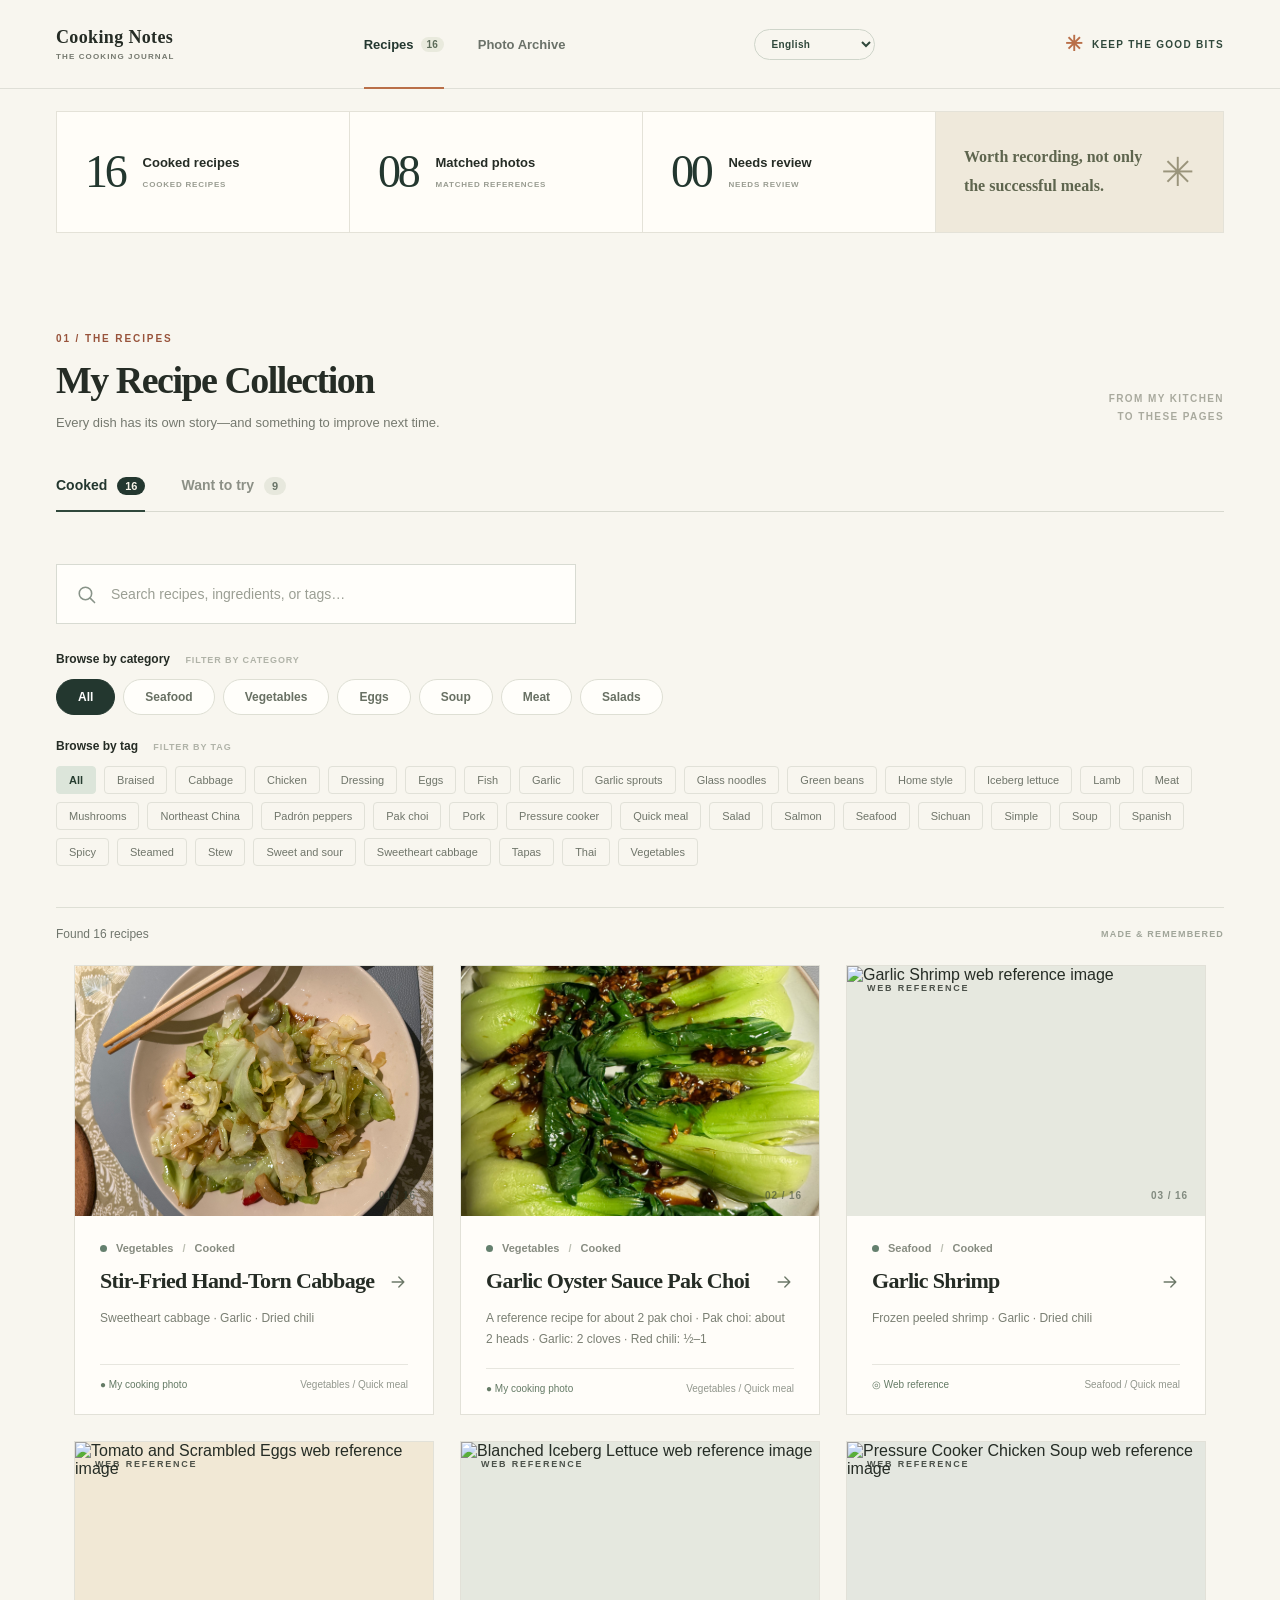
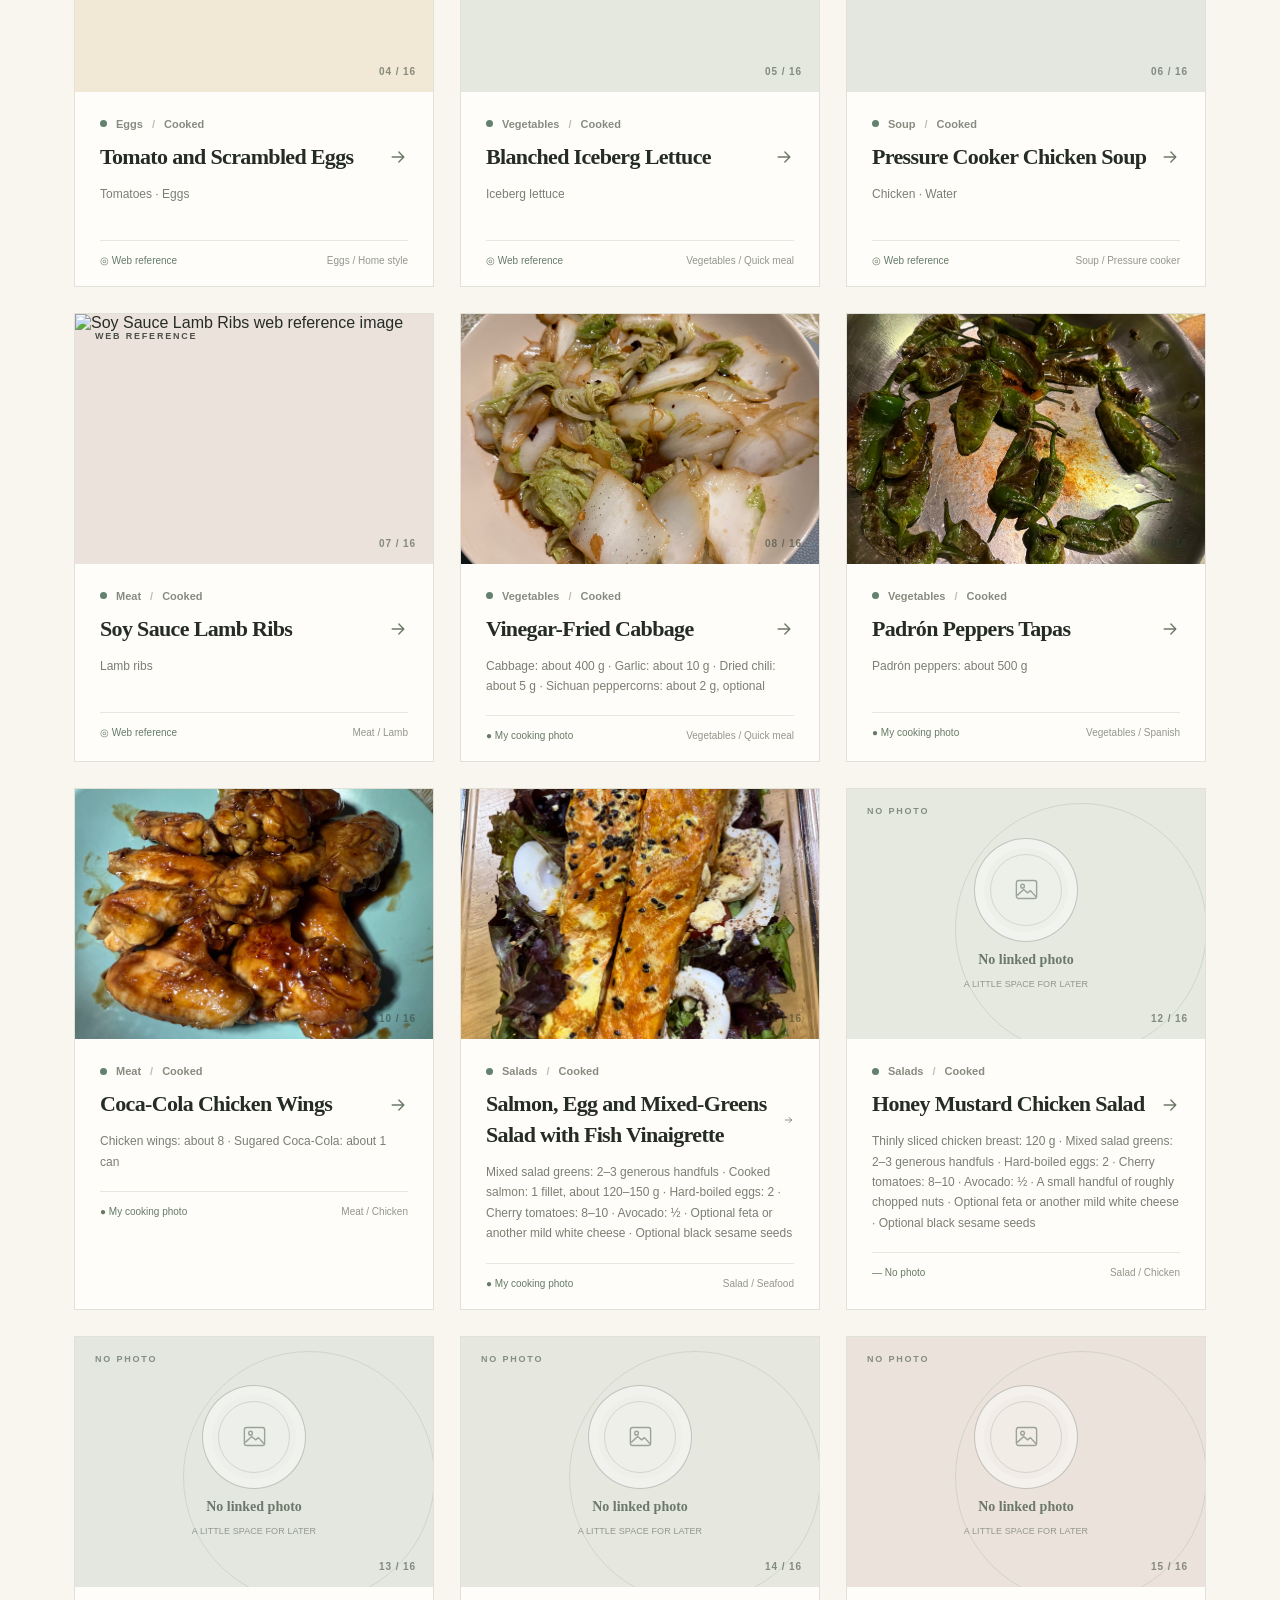
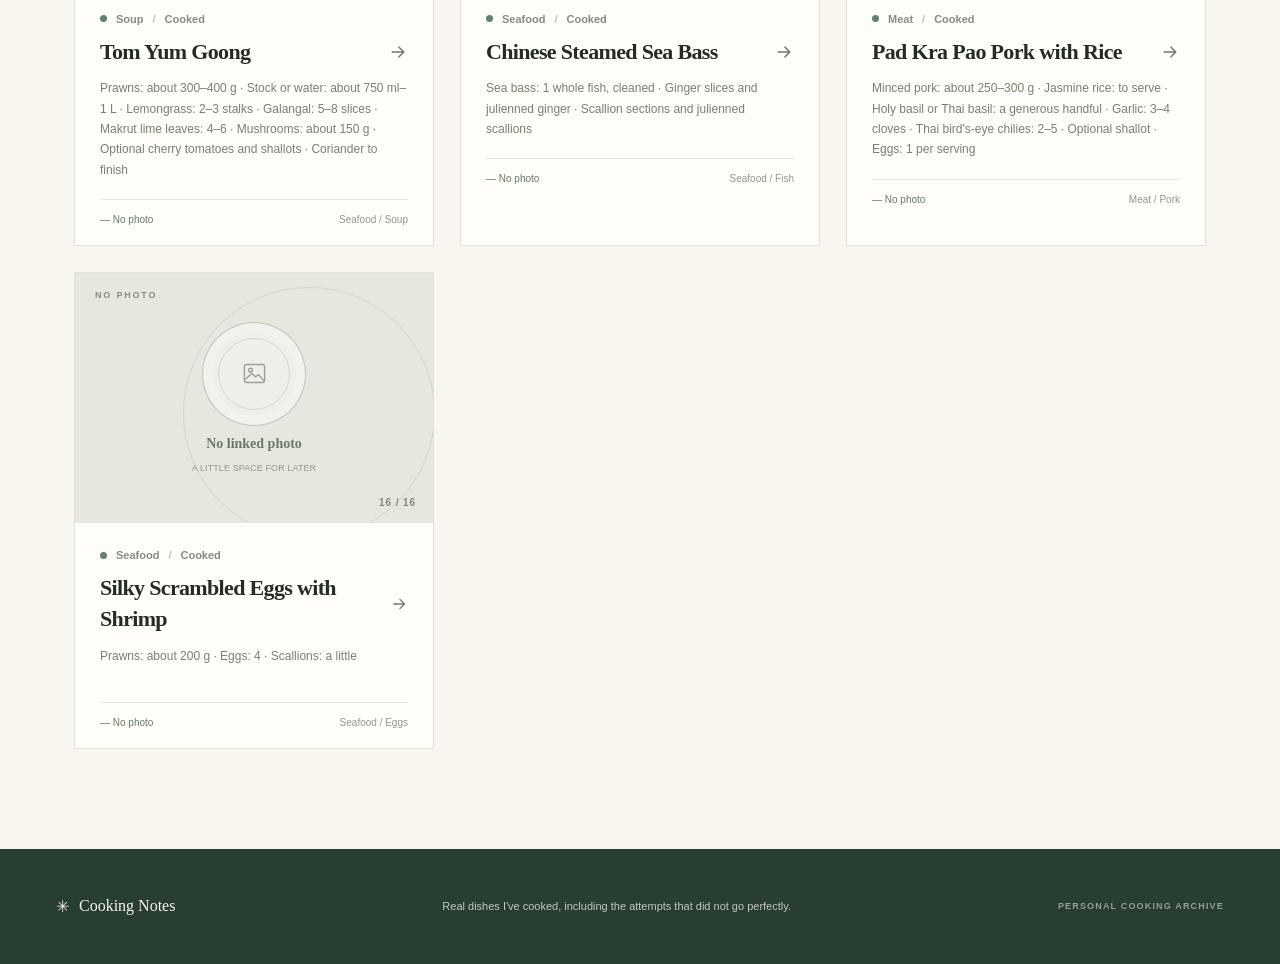
==== commit 73d354dd: "Add cooked dishes and more recipes" ====
--- a/standalone.html
+++ b/standalone.html
@@ -32,7 +32,7 @@
 @media(max-width:760px){.recipe-grid{grid-template-columns:repeat(2,minmax(0,1fr));gap:12px;align-items:start}.recipe-card{width:100%}.card-cover{height:180px}.card-content{padding:15px 14px 14px}.card-meta{font-size:10px;gap:6px}.card-title-row{align-items:flex-start}.card-title-row h3{font-size:19px;line-height:1.3}.card-ingredients{font-size:11px;line-height:1.55;min-height:0;margin:8px 0 14px}.card-bottom{display:block;font-size:9px}.card-bottom .card-photo-status{display:block;margin-bottom:5px}}
 
 </style>
-  <script id="cookbook-data" type="application/json">{"recipes":[{"id":"hand-torn-cabbage","title":"手撕包菜","status":"cooked","cuisine":"Chinese","category":"蔬菜","tags":["vegetables","quick-meal","sweetheart-cabbage"],"cover":"../../images/photos/hand-torn-cabbage-2026-10-12.jpg","ingredients":["Sweetheart Cabbage","蒜","干辣椒"],"seasonings":[],"instructions":["包菜撕成块，洗净并充分沥干。","蒜切末，干辣椒剪段。","锅充分预热，加油。","蒜和干辣椒短暂爆香。","先放比较厚的菜梗，再放叶子。","大火快速翻炒。","最后加入生抽、醋和糖。"],"experience":["已实际做过，但上次效果不够理想。","实际炒了约 5 分钟。","菜比较嫩，但是缺少焦香。","盘底有一些水。","醋用到约 1 tbsp，可能偏多。"],"improvements":["包菜洗完充分沥干。","锅要更热。","菜太多可以分批炒。","减少频繁翻动。","尝试把炒制时间缩短到约 2–3 分钟。","醋先用 1 tsp。"],"nextSeasonings":["生抽：2 tsp","醋：1 tsp","糖：¼–½ tsp"],"notes":[],"sources":[],"filename":"recipes/cooked/hand-torn-cabbage.md","referenceImage":null,"photos":[{"originalFile":"IMG_0497.HEIC","displayFile":"hand-torn-cabbage-2026-10-12.jpg","date":"2026-10-12","identifiedAs":"手撕包菜","matchStatus":"matched","recipeId":"hand-torn-cabbage","note":"可靠匹配手撕包菜；不能仅凭照片确定是哪一次尝试。","available":true,"publicPath":"./images/photos/hand-torn-cabbage-2026-10-12.jpg"},{"originalFile":"IMG_0633.HEIC","displayFile":"hand-torn-cabbage-2026-10-29.jpg","date":"2026-10-29","identifiedAs":"手撕包菜","matchStatus":"matched","recipeId":"hand-torn-cabbage","note":"可靠匹配手撕包菜；不能仅凭照片确定是哪一次尝试。","available":true,"publicPath":"./images/photos/hand-torn-cabbage-2026-10-29.jpg"}]},{"id":"garlic-oyster-sauce-pak-choi","title":"蒜蓉蚝油 Pak Choi","status":"cooked","cuisine":"Chinese","category":"蔬菜","tags":["vegetables","quick-meal","pak-choi"],"cover":"../../images/photos/garlic-oyster-sauce-pak-choi-2026-10-25.jpg","ingredients":["参考配方约适合 2 颗 Pak Choi：","Pak Choi：约 2 颗","蒜：2 瓣","红辣椒：半根至 1 根"],"seasonings":["蚝油：1 tbsp","生抽：1 tsp","老抽：少许，可选","香油：½ tsp","玉米淀粉：¼ tsp 或更少","水：约 3 tbsp，可根据浓稠度增加"],"instructions":["Pak Choi 洗净，对半或切成四份。","菜梗先接触沸水约 10–15 秒，再将叶子放进去短暂焯熟。","捞出充分沥干。","锅中加油，将蒜和红辣椒炒香。","加入提前混合好的酱汁，稍微煮至浓稠。","浇在 Pak Choi 上。"],"experience":["已实际做过，并且拍了照片。","上次菜叶有点软。","上次酱汁偏浓，而且量稍多。"],"improvements":["缩短焯水时间。","减少玉米淀粉或增加一点水。","不需要浇太多酱汁。"],"nextSeasonings":[],"notes":[],"sources":["Khin's Kitchen — Pak Choi with Garlic Sauce（原始菜谱名称；当前记录未提供链接）"],"filename":"recipes/cooked/garlic-oyster-sauce-pak-choi.md","referenceImage":null,"photos":[{"originalFile":"IMG_0579.HEIC","displayFile":"garlic-oyster-sauce-pak-choi-2026-10-25.jpg","date":"2026-10-25","identifiedAs":"蒜蓉蚝油 Pak Choi","matchStatus":"matched","recipeId":"garlic-oyster-sauce-pak-choi","note":"可靠匹配该菜谱。","available":true,"publicPath":"./images/photos/garlic-oyster-sauce-pak-choi-2026-10-25.jpg"}]},{"id":"garlic-shrimp","title":"蒜香虾仁","status":"cooked","cuisine":"Chinese","category":"海鲜","tags":["seafood","quick-meal"],"cover":null,"ingredients":["冷冻去壳虾仁","蒜","干辣椒"],"seasonings":["生抽","蚝油","糖"],"instructions":["虾仁解冻，沥干并擦去多余水分。","蒜切末，干辣椒剪段，可以去籽。","小火用油爆香蒜末和干辣椒。","加入虾仁炒至完全熟透。","加入生抽、蚝油和少量糖，翻炒均匀。"],"experience":["已实际做过。","干辣椒去籽可以减少辣度。","蒜和干辣椒不要炒焦，否则会发苦。","冷冻虾仁需要尽量沥干水分。"],"improvements":[],"nextSeasonings":[],"notes":["上图是网络参考图，不是本人的实拍照片。"],"sources":["网络参考图来源：[The Kitchn — Garlic Butter Shrimp](https://www.thekitchn.com/garlic-butter-shrimp-265172)"],"filename":"recipes/cooked/garlic-shrimp.md","referenceImage":"https://cdn.apartmenttherapy.info/image/upload/v1784063282/k/archive/4d14d19b855023bfdb66a6a99bb9dd78fb2894a0_landscape.jpg","photos":[]},{"id":"tomato-and-eggs","title":"西红柿炒鸡蛋","status":"cooked","cuisine":"Chinese","category":"鸡蛋","tags":["eggs","home-style"],"cover":null,"ingredients":["番茄","鸡蛋"],"seasonings":["盐","糖","油"],"instructions":["鸡蛋打散，先炒至凝固，盛出来。","番茄切块，放入锅中加盐炒软。","适当压碎番茄，让它释放汁水。","加入炒好的鸡蛋。","用糖和盐调整味道。"],"experience":["已实际做过，但上次不太成功。","英国买的番茄比较硬。","番茄炒了以后仍然保持块状，很难炒出番茄汁。","加水后，最后还是变得比较干。"],"improvements":["买成熟、偏软的番茄。","番茄先单独炒 4–6 分钟。","可以盖盖子稍微焖一下。","必要时加少量番茄酱辅助出汁。"],"nextSeasonings":[],"notes":["上图是网络参考图，不是本人的实拍照片。"],"sources":["网络参考图来源：[爱料理 — 蕃茄炒蛋](https://icook.tw/recipes/59691)"],"filename":"recipes/cooked/tomato-and-eggs.md","referenceImage":"https://tokyo-kitchen.icook.network/uploads/step/cover/234334/8b9d5fb97aab0b68.jpg","photos":[]},{"id":"blanched-iceberg-lettuce","title":"白灼生菜","status":"cooked","cuisine":"Chinese","category":"蔬菜","tags":["vegetables","quick-meal","iceberg-lettuce"],"cover":null,"ingredients":["Iceberg Lettuce"],"seasonings":["蒜","蚝油","生抽","糖","油"],"instructions":["生菜洗净，适当撕开。","在沸水中短时间焯熟。","捞出沥干。","用蒜、生抽、蚝油、糖和少量水制作酱汁。","将酱汁浇在生菜上。"],"experience":["已实际做过，觉得很好吃。"],"improvements":[],"nextSeasonings":[],"notes":["上图是网络参考图，不是本人的实拍照片。"],"sources":["网络参考图来源：[DelishHomeCook — Iceberg Lettuce with Oyster Sauce](https://delishhomecook.com/2017/07/28/blanched_lettuce/)"],"filename":"recipes/cooked/blanched-iceberg-lettuce.md","referenceImage":"https://delishhomecook.files.wordpress.com/2017/07/dsc01959-small.jpg","photos":[]},{"id":"pressure-cooker-chicken-soup","title":"高压锅鸡汤","status":"cooked","cuisine":"Chinese","category":"汤","tags":["soup","pressure-cooker","simple"],"cover":null,"ingredients":["鸡","水"],"seasonings":[],"instructions":["将鸡放进高压锅。","加水。","用高压锅煮汤。以前提到过约 1 小时，但具体高压烹饪时间和模式尚未确认。"],"experience":["已实际做过。","具体调味料、鸡肉用量和高压烹饪时间尚未记录，下一次做的时候可以补充。"],"improvements":[],"nextSeasonings":[],"notes":["上图是网络参考图，不是本人的实拍照片。"],"sources":["网络参考图来源：[Wikimedia Commons — Chinese Food - Chicken Soup](https://commons.wikimedia.org/wiki/File:Chinese_Food_-_Chicken_Soup.JPG)（CC BY-SA 3.0）"],"filename":"recipes/cooked/pressure-cooker-chicken-soup.md","referenceImage":"https://upload.wikimedia.org/wikipedia/commons/4/47/Chinese_Food_-_Chicken_Soup.JPG","photos":[]},{"id":"soy-sauce-lamb-ribs","title":"酱油羊排","status":"cooked","cuisine":"Chinese","category":"肉类","tags":["meat","lamb","home-style"],"cover":null,"ingredients":["羊排"],"seasonings":["酱油"],"instructions":[],"experience":["已实际做过。","这道菜是自己随意调制的酱油风味，不是严格按照某个中餐菜谱做的。"],"improvements":[],"nextSeasonings":[],"notes":["上图是网络参考图，不是本人的实拍照片；图片展示的是相近的红烧羊排风格，不代表这道菜的实际成品。"],"sources":["网络参考图来源：[搜狐 — 红烧羊肉/羊排相关图片](https://www.sohu.com/a/840072712_121106832)"],"filename":"recipes/cooked/soy-sauce-lamb-ribs.md","referenceImage":"https://q7.itc.cn/q_70/images03/20241220/396b5f5ba7764e2a8b6789eb6a0640f6.jpeg","photos":[]},{"id":"vinegar-braised-cabbage","title":"醋溜白菜","status":"cooked","cuisine":"Chinese","category":"蔬菜","tags":["vegetables","quick-meal","cabbage"],"cover":"../../images/photos/stir-fried-cabbage-vegetable-review-2026-10-15.jpg","ingredients":["白菜／大白菜：约 400 g","蒜：约 10 g","干辣椒：约 5 g","花椒：约 2 g，可选"],"seasonings":["陈醋：约 20 ml","生抽：约 10 ml","白砂糖：约 5 g","盐：约 3 g","食用油：约 25 ml"],"instructions":["将白菜帮和叶分开；白菜帮斜切成片，白菜叶撕成大块。","锅烧热加油，放入花椒小火炸香后捞出。","加入干辣椒段和蒜片，短暂爆香。","转大火，先加入白菜帮快速翻炒约 1 分钟，再加入白菜叶翻炒约 30 秒。","沿锅边淋入陈醋，快速翻炒。","加入生抽、糖和盐，翻炒均匀后立即出锅。"],"experience":["已实际做过，并拍了照片。"],"improvements":["下次改进尚未记录。公开参考做法强调大火快炒、帮叶分开，以减少出水并保持脆感；是否适合下一次实际尝试，之后再记录。"],"nextSeasonings":[],"notes":["上面的用量和步骤是根据公开常见做法整理的参考版本，不代表 2026-10-15 这次照片对应的确切用量或步骤。"],"sources":["醋溜白菜参考做法：[理科生下厨房](https://scicook.com/recipes/vinegar-cabbage/)"],"filename":"recipes/cooked/vinegar-braised-cabbage.md","referenceImage":null,"photos":[{"originalFile":"IMG_0504.HEIC","displayFile":"stir-fried-cabbage-vegetable-review-2026-10-15.jpg","date":"2026-10-15","identifiedAs":"醋溜白菜","matchStatus":"matched","recipeId":"vinegar-braised-cabbage","note":"用户确认这是醋溜白菜。","available":true,"publicPath":"./images/photos/stir-fried-cabbage-vegetable-review-2026-10-15.jpg"}]},{"id":"padron-peppers-tapas","title":"Padrón Peppers Tapas","status":"cooked","cuisine":"Spanish","category":"蔬菜","tags":["vegetables","spanish","tapas","padron-peppers"],"cover":"../../images/photos/pan-fried-green-peppers-review-2026-10-17.jpg","ingredients":["Padrón peppers：约 500 g"],"seasonings":["西班牙橄榄油：适量（公开参考版本约 300 ml）","海盐片：适量"],"instructions":["Padrón peppers 洗净，并充分沥干水分。","锅中加入橄榄油并充分加热。","放入辣椒，煎炸至表皮起泡并呈金黄色。","捞出沥去多余油分，装盘后撒上海盐，趁热食用。"],"experience":["已实际做过，并拍了照片。","这道菜是西班牙 tapas。"],"improvements":[],"nextSeasonings":[],"notes":["上面的用量和步骤是根据西班牙常见 tapas 做法整理的参考版本，不代表 2026-10-17 这次照片对应的确切用量或步骤。"],"sources":["Padrón peppers 参考做法：[Foods and Wines from Spain](https://www.foodswinesfromspain.com/en/fws-academy/recipes/2017/october/padron-peppers)"],"filename":"recipes/cooked/padron-peppers-tapas.md","referenceImage":null,"photos":[{"originalFile":"IMG_0531.HEIC","displayFile":"pan-fried-green-peppers-review-2026-10-17.jpg","date":"2026-10-17","identifiedAs":"Padrón Peppers Tapas","matchStatus":"matched","recipeId":"padron-peppers-tapas","note":"用户确认这是西班牙 Padrón peppers tapas。","available":true,"publicPath":"./images/photos/pan-fried-green-peppers-review-2026-10-17.jpg"}]},{"id":"coca-cola-chicken-wings","title":"可乐鸡翅","status":"cooked","cuisine":"Chinese","category":"肉类","tags":["meat","chicken","home-style"],"cover":"../../images/photos/soy-glazed-chicken-review-2026-10-25.jpg","ingredients":["鸡翅：约 8 只","含糖可乐：约 1 罐"],"seasonings":["盐：适量","料酒：约 1 tbsp","生抽：约 10 ml","老抽：约 5–7 ml","姜片：约 5 片","桂皮：半支至 1 支，可选","八角：可选"],"instructions":["在鸡翅两面划刀或扎孔，帮助入味；可用料酒和老抽腌制约 30 分钟至 2 小时。","鸡翅冷水下锅，可加入姜片；煮开并撇去浮沫后捞出，用温水冲净并擦干。","锅烧热，将鸡翅小火煎至两面金黄。","加入可乐、料酒、生抽、老抽和可选的桂皮、八角；液体以接近没过鸡翅为宜。","小火炖煮至鸡翅熟透、汤汁明显减少。","转大火收汁，让浓稠酱汁裹在鸡翅表面；最后按需要补盐。"],"experience":["已实际做过，并拍了照片。"],"improvements":[],"nextSeasonings":[],"notes":["上面的用量和步骤是根据公开常见做法整理的参考版本，不代表 2026-10-25 这次照片对应的确切用量或步骤。"],"sources":["可乐鸡翅参考做法：[下厨房](https://m.xiachufang.com/recipe/1000229/)","可乐鸡翅常见做法概述：[维基百科](https://zh.wikipedia.org/wiki/可乐鸡翅)"],"filename":"recipes/cooked/coca-cola-chicken-wings.md","referenceImage":null,"photos":[{"originalFile":"IMG_0581.HEIC","displayFile":"soy-glazed-chicken-review-2026-10-25.jpg","date":"2026-10-25","identifiedAs":"可乐鸡翅","matchStatus":"matched","recipeId":"coca-cola-chicken-wings","note":"用户确认这是可乐鸡翅。","available":true,"publicPath":"./images/photos/soy-glazed-chicken-review-2026-10-25.jpg"}]},{"id":"fish-vinaigrette","title":"三文鱼鸡蛋混合生菜沙拉（Fish Vinaigrette）","status":"cooked","cuisine":"Western","category":"沙拉","tags":["salad","seafood","salmon","simple"],"cover":"../../images/photos/fish-vinaigrette-1.jpg","ingredients":["混合生菜：2–3 大把，例如绿叶生菜和红叶生菜","熟三文鱼：1 片，约 120–150 g，简单调味后掰成大块","水煮蛋：2 个，对半或切成四块","樱桃番茄：8–10 个，对半切开","牛油果：½ 个，切片或切丁","可选：少量菲达奶酪或其他味道温和的白奶酪","可选：黑芝麻，最后撒上"],"seasonings":["特级初榨橄榄油：3 份","醋：1 份","盐：适量","黑胡椒：适量","意大利综合香料：适量"],"instructions":["制作油醋汁：将橄榄油、醋、盐、黑胡椒和意大利综合香料放入一个最小的透明密封容器中，盖紧后摇匀。","组合沙拉：把混合生菜放入大盘，加入樱桃番茄和牛油果，再摆上三文鱼和水煮蛋。","完成：按喜好加入奶酪和黑芝麻。再次摇匀油醋汁，淋在沙拉上后立即食用。"],"experience":["已实际做过，并拍下了两张成品照片。"],"improvements":[],"nextSeasonings":[],"notes":[],"sources":[],"filename":"recipes/cooked/fish-vinaigrette.md","referenceImage":null,"photos":[{"originalFile":"fish-vinaigrette-1.jpg","displayFile":"fish-vinaigrette-1.jpg","date":"日期未记录","identifiedAs":"三文鱼鸡蛋混合生菜沙拉","matchStatus":"matched","recipeId":"fish-vinaigrette","note":"随鱼汁油醋汁菜谱提供的个人实拍照片。","available":true,"publicPath":"./images/photos/fish-vinaigrette-1.jpg"},{"originalFile":"fish-vinaigrette-2.jpg","displayFile":"fish-vinaigrette-2.jpg","date":"日期未记录","identifiedAs":"三文鱼鸡蛋混合生菜沙拉","matchStatus":"matched","recipeId":"fish-vinaigrette","note":"随鱼汁油醋汁菜谱提供的个人实拍照片。","available":true,"publicPath":"./images/photos/fish-vinaigrette-2.jpg"}]},{"id":"honey-mustard-chicken-salad-sauce","title":"蜂蜜芥末鸡肉沙拉","status":"cooked","cuisine":"Western","category":"沙拉","tags":["salad","chicken","dressing","simple"],"cover":null,"ingredients":["薄切鸡胸肉：120 g，可以使用超市购买的熟鸡肉片，或将熟鸡胸肉切薄","混合生菜：2–3 大把，例如绿叶生菜和红叶生菜","水煮蛋：2 个，对半或切成四块","樱桃番茄：8–10 个，对半切开","牛油果：½ 个，切片或切丁","坚果：一小把，粗略切碎，例如杏仁、核桃或腰果","可选：少量菲达奶酪或其他味道温和的白奶酪","可选：黑芝麻，最后撒上"],"seasonings":["特级初榨橄榄油：1 tbsp（15 ml）","第戎芥末：1 tbsp（15 g）；也可以用 2 tsp 第戎芥末加 1 tsp 粒粒芥末增加口感","蜂蜜：2 tsp（10 ml）","苹果醋或新鲜柠檬汁：1 tsp（5 ml），用来平衡甜味并帮助乳化","细海盐：1 小撮","现磨黑胡椒：1 小撮","可选：极少量蒜粉或一小撮切碎的新鲜细香葱"],"instructions":["准备鸡肉：如果使用生鸡胸肉，用盐和胡椒调味，彻底煮熟后稍微静置，再切成薄片；如果使用现成的熟鸡肉片，可直接使用。","混合酱汁底：在小碗中将芥末、蜂蜜、醋（或柠檬汁）、盐和黑胡椒搅拌至完全顺滑。","乳化橄榄油：一边快速搅拌，一边慢慢将橄榄油细细地倒入芥末混合物中，直到酱汁变得有光泽并稍微变稠。","调整浓稠度：尝味后按需要调整。如果想让酱汁更适合淋在嫩叶上，可以加入 ½ tsp 温水搅匀。","组合沙拉：把生菜、樱桃番茄和牛油果放入碗中，摆上水煮蛋、薄切鸡肉和坚果，再加入可选的奶酪和黑芝麻。","拌匀后食用：将一半酱汁拌入鸡肉，另一半在上桌前立即淋到生菜上。"],"experience":[],"improvements":[],"nextSeasonings":[],"notes":["这个配方按 120 g 鸡肉计算，大约可得到 2½ tbsp 乳化酱汁，足够拌鸡肉并调味一份配菜沙拉。","如果使用生鸡肉，可以在煎好后转小火，在锅中加入 1 tbsp 酱汁，让鸡肉裹上酱汁并轻微焦糖化 30–45 秒；剩下的酱汁冷拌沙拉。"],"sources":[],"filename":"recipes/cooked/honey-mustard-chicken-salad-sauce.md","referenceImage":null,"photos":[]},{"id":"red-braised-pork","title":"红烧肉","status":"to-try","cuisine":"Chinese","category":"其他","tags":["meat","pork","braised","home-style"],"cover":null,"ingredients":["五花肉：约 500 g，切成 3–4 cm 方块","姜：约 5 片","葱：2–3 段"],"seasonings":["冰糖：约 25–30 g","生抽：约 2 tbsp","老抽：约 1 tbsp，用于上色，可按颜色减少","料酒或绍兴酒：约 2 tbsp","八角：1–2 个","桂皮：1 小段，可选","水：足量，接近没过猪肉","盐：最后按味道调整"],"instructions":["五花肉冷水下锅，加入少量姜片，煮开后撇去浮沫，捞出并擦干。","锅中少油，将五花肉各面煎至微微金黄，先盛出。","锅中留少量油，加入冰糖，小火加热至融化并呈琥珀色；不要炒焦。","放回五花肉，加入姜、葱、八角和桂皮，翻匀上色。","加入生抽、老抽和料酒，再加入足量热水。","煮开后转小火，盖盖炖约 60–90 分钟，直到肉变软。","打开锅盖转中高火收汁，尝味后再决定是否加盐。"],"experience":[],"improvements":[],"nextSeasonings":[],"notes":["这是一个典型的红烧肉参考版本，实际用量和炖煮时间等做过后再记录。","网络参考图只用于帮助想象成品，不是个人实拍照片。"],"sources":["参考做法：[TravelChinaGuide — Red Braised Pork](https://www.travelchinaguide.com/tour/food/chinese-cooking/stewed-pork.htm)"],"filename":"recipes/cooked/red-braised-pork.md","referenceImage":"https://imgs.shanghaifoodmenu.com/uploads/images/202606/shanghai_braised_pork_belly_1200.webp","photos":[]},{"id":"dongbei-chicken-mushroom-stew","title":"小鸡炖蘑菇","status":"to-try","cuisine":"Chinese","category":"其他","tags":["meat","chicken","mushrooms","stew","home-style"],"cover":null,"ingredients":["鸡块：约 700 g，可用鸡腿、鸡翅或带骨鸡块","干榛蘑：约 30 g；也可以用干香菇替代","姜：约 5 片","葱：2–3 段"],"seasonings":["生抽：约 2 tbsp","老抽：约 1 tsp，可选","料酒：约 1 tbsp","八角：1 个","香叶：1–2 片，可选","盐：适量","水或泡蘑菇的水：足量"],"instructions":["干蘑菇提前泡软，洗净并保留清澈的泡蘑菇水。","鸡块冷水下锅，煮开后撇去浮沫，捞出并冲洗干净。","锅中加油，放入姜片和葱段炒香，再加入鸡块翻炒至表面略微上色。","加入生抽、老抽、料酒、八角和香叶，翻炒均匀。","倒入泡蘑菇水或热水，加入蘑菇；煮开后转小火，盖盖炖约 30–45 分钟。","鸡肉变软后开盖收汁，按味道加盐，趁热食用。"],"experience":[],"improvements":[],"nextSeasonings":[],"notes":["小鸡炖蘑菇是东北风味炖菜，传统上常用榛蘑；买不到时可用香菇等干蘑菇替代。","这是一个典型参考版本，实际鸡肉部位、蘑菇种类和时间等做过后再记录。","网络参考图不是个人实拍照片。"],"sources":["参考背景：[人民网 — 小鸡炖蘑菇](https://health.people.com.cn/n1/2018/0707/c14739-30132623.html)","参考做法：[DayDayCook — 小鸡炖蘑菇](https://www.daydaycook.com/zh-Hans/recipe/braised-chicken-with-mushroom-and-noodle)"],"filename":"recipes/cooked/dongbei-chicken-mushroom-stew.md","referenceImage":"https://file.beijicunlvyou.com/group1/M00/02/01/wKgAO1_hiRuADb8EAADdWj3aS_c494.jpg","photos":[]},{"id":"chicken-glass-noodle-stew","title":"鸡肉炖粉条","status":"to-try","cuisine":"Chinese","category":"其他","tags":["meat","chicken","glass-noodles","stew","home-style"],"cover":null,"ingredients":["鸡腿或鸡块：约 500 g","粉条：约 100 g，提前泡软","姜：约 5 片","蒜：2 瓣，可选","葱：2–3 段"],"seasonings":["生抽：约 2 tbsp","老抽：约 1 tsp，可选","料酒：约 1 tbsp","八角：1 个，可选","盐：适量","黑胡椒：适量","水或鸡汤：足量"],"instructions":["粉条按包装说明泡软；如果很长，可以剪成适合入口的长度。","鸡块擦干，锅中加油，将鸡块煎至表面微微金黄。","加入姜、蒜、葱和八角，炒出香味。","加入生抽、老抽和料酒，翻炒均匀后倒入热水或鸡汤。","煮开后转小火，盖盖炖至鸡肉基本熟透，约 25–35 分钟。","加入泡软的粉条，再炖约 5–10 分钟，直到粉条吸收汤汁但仍有弹性。","尝味后用盐和黑胡椒调整，趁热食用。"],"experience":[],"improvements":[],"nextSeasonings":[],"notes":["粉条要最后加入，避免长时间炖煮后过度吸水或变碎。","这是一个家常参考版本，实际鸡肉部位、粉条种类和调味比例等做过后再记录。","网络参考图不是个人实拍照片。"],"sources":["参考做法：[美食天下 — 鸡肉炖粉条](https://home.meishichina.com/recipe-423650.html)"],"filename":"recipes/cooked/chicken-glass-noodle-stew.md","referenceImage":"https://tukuimg.bdstatic.com/processed/061ba6143cc326d3266fec0536bf7b3d.jpeg%40s_0%2Cw_800%2Ch_1000%2Cq_80","photos":[]},{"id":"gambas-al-ajillo","title":"蒜香油浸虾（Gambas al Ajillo）","status":"to-try","cuisine":"Spanish","category":"其他","tags":["seafood","spanish","tapas","garlic","quick-meal"],"cover":null,"ingredients":["去壳虾仁：约 250–300 g，尽量擦干","特级初榨橄榄油：约 100–150 ml，要能在小锅中形成明显油层","蒜：4–6 瓣，切薄片","干辣椒：1–2 根，剪段或切圈","欧芹：少量，切碎，可选"],"seasonings":["盐：适量","黑胡椒：少量，可选","柠檬汁：少量，可选"],"instructions":["虾仁解冻后充分擦干；如果使用带壳虾，可以保留尾部或虾头增加风味。","在小铸铁锅或浅锅中加入橄榄油和蒜片，小火慢慢加热，让蒜释放香味但不要变焦。","加入干辣椒，继续加热片刻。","转中高火加入虾仁，加盐，快速翻动，直到虾仁变粉红并刚好熟透，通常每面约 1–2 分钟。","撒上欧芹，按喜好加少量柠檬汁，连同热油一起上桌，配面包蘸油食用。"],"experience":[],"improvements":[],"nextSeasonings":[],"notes":["你描述的“几个虾仁在一锅油里”的西班牙 tapas 很可能就是 Gambas al Ajillo，也叫 Spanish garlic prawns。","这道菜的重点是橄榄油、蒜和虾；虾不要煮太久，否则会变老。","网络参考图不是个人实拍照片。"],"sources":["参考背景：[Wikipedia — Gambas al Ajillo](https://en.wikipedia.org/wiki/Gambas_al_ajillo)","参考做法：[Table & Traditions — Gambas al Ajillo](https://www.tableandtraditions.com/recipes/gambas-al-ajillo)"],"filename":"recipes/cooked/gambas-al-ajillo.md","referenceImage":"https://dynamic-media-cdn.tripadvisor.com/media/photo-o/2e/52/a5/af/caption.jpg?h=1100&s=1&w=1100","photos":[]},{"id":"dry-fried-green-beans","title":"干煸四季豆","status":"to-try","cuisine":"Chinese","category":"其他","tags":["vegetables","green-beans","sichuan","spicy","quick-meal"],"cover":null,"ingredients":["四季豆：约 400–500 g，去两头并掰成段","猪肉末：约 100 g，可选","蒜：3–4 瓣，切末","姜：少量，切末，可选","干辣椒：4–6 根，剪段","花椒：少量"],"seasonings":["食用油：适量","生抽：约 1 tbsp","料酒：约 1 tsp，可选","糖：½ tsp，可选","盐：适量","碎米芽菜：少量，可选"],"instructions":["四季豆洗净后充分擦干或沥干，掰成段；水分太多容易溅油，也不容易煸出皱皮。","锅中加入比平时炒菜稍多的油，放入四季豆，中火煸炒至表面起皱、出现小焦斑，内部刚好熟透，盛出备用。","锅中留少量油，小火炒香花椒和干辣椒，再加入蒜末和姜末。","如果使用猪肉末，加入后炒至变色并略微焦香；可选加入米芽菜。","放回四季豆，加入生抽、料酒、糖和盐，大火快速翻匀。","炒至表面干爽、香味融合后立即出锅。"],"experience":[],"improvements":[],"nextSeasonings":[],"notes":["“干煸”的关键是先把四季豆煸到起皱并减少水分，再加入香料和调味料。","四季豆必须彻底加热至熟透，不要只追求表面焦香。","网络参考图不是个人实拍照片。"],"sources":["参考做法：[TravelChinaGuide — Sichuan Dry-fried Green Beans](https://www.travelchinaguide.com/tour/food/chinese-cooking/dryfried-green-beans.htm)"],"filename":"recipes/cooked/dry-fried-green-beans.md","referenceImage":"https://www.sichuan.com.sg/cdn/shop/products/1_49bc3b77-6b8b-48e2-ab2e-45a5d4be971a_640x.jpg?v=1589120407","photos":[]},{"id":"twice-cooked-pork","title":"回锅肉","status":"to-try","cuisine":"Chinese","category":"其他","tags":["meat","pork","sichuan","spicy","home-style"],"cover":null,"ingredients":["带皮五花肉：约 400–500 g","蒜苗：约 100–150 g，切段","姜：几片","葱：2–3 段","花椒：少量"],"seasonings":["郫县豆瓣酱：约 1 tbsp","豆豉：约 1 tsp，可选","生抽：约 1 tsp","料酒：约 1 tbsp","糖：½ tsp，可选","干辣椒：少量，可选"],"instructions":["五花肉整块冷水下锅，加入姜、葱和花椒，煮至刚刚熟透；捞出放凉后切成尽可能薄的片。","锅中不必加太多油，放入肉片，中火煸炒至边缘微卷并释放出油脂。","将肉片拨到一边，利用锅中的油炒香豆瓣酱、豆豉和干辣椒。","加入生抽、料酒和糖，翻炒使肉片均匀裹上红亮的酱汁。","先加入蒜苗较硬的茎段翻炒，再加入叶子，大火快速炒至断生。","立即出锅，配米饭食用。"],"experience":[],"improvements":[],"nextSeasonings":[],"notes":["回锅肉的核心是“先煮后炒”：肉片要薄，先把油脂煸出，再用豆瓣酱和蒜苗完成第二次烹调。","这是一个典型川菜参考版本，具体辣度和油量做过后再记录。","网络参考图不是个人实拍照片。"],"sources":["参考做法：[TravelChinaGuide — Twice Cooked Pork](https://www.travelchinaguide.com/tour/food/chinese-cooking/twice-cooked-pork.htm)"],"filename":"recipes/cooked/twice-cooked-pork.md","referenceImage":"https://img.chineserecipesmenu.com/2025/08/fKangOjC-Twice-cooked-pork.webp","photos":[]},{"id":"hunan-stir-fried-pork","title":"小炒肉","status":"to-try","cuisine":"Chinese","category":"其他","tags":["meat","pork","spicy","home-style","quick-meal"],"cover":null,"ingredients":["猪肉：约 300–400 g，可用五花肉和瘦肉混合，切薄片","青椒或湖南椒：约 150–200 g，切斜片","蒜：2–3 瓣，切片或切末","姜：少量，可选","葱：少量，可选"],"seasonings":["生抽：约 1 tbsp","老抽：½ tsp，可选","蚝油：约 1 tsp，可选","料酒：约 1 tsp","盐：适量","糖：少量，可选","食用油：适量"],"instructions":["猪肉切成薄片；如果使用较瘦的肉，可以用少量生抽和料酒抓匀，静置片刻。","青椒洗净擦干，切成斜片；锅要充分预热。","先下猪肉片，中高火翻炒至变色并略微焦香；如果使用五花肉，煸出多余油脂。","加入蒜、姜和葱，快速炒香。","加入青椒，保持大火翻炒至表面出现轻微焦斑但仍有口感。","加入生抽、老抽、蚝油、料酒、盐和可选的糖，快速翻匀后立即出锅。"],"experience":[],"improvements":[],"nextSeasonings":[],"notes":["小炒肉通常突出猪肉香和辣椒香；辣椒不要炒得过软，表面有轻微起泡或焦斑会更香。","这是一个家常湖南风味参考版本，肉的部位和辣椒品种可以按实际购买情况调整。","网络参考图不是个人实拍照片。"],"sources":["参考背景与做法：[DayDayCook — 农家小炒肉](https://www.daydaycook.com/zh-Hans/recipe/hometown-stir-fried-pork)"],"filename":"recipes/cooked/hunan-stir-fried-pork.md","referenceImage":"https://res.cloudinary.com/dxocatyhb/image/upload/ar_16%3A9%2Cc_fit%2Cw_1000/v1732982664/stir-fried-pork-with-peppers.webp","photos":[]}],"photos":[{"originalFile":"IMG_0497.HEIC","displayFile":"hand-torn-cabbage-2026-10-12.jpg","date":"2026-10-12","identifiedAs":"手撕包菜","matchStatus":"matched","recipeId":"hand-torn-cabbage","note":"可靠匹配手撕包菜；不能仅凭照片确定是哪一次尝试。","available":true,"publicPath":"./images/photos/hand-torn-cabbage-2026-10-12.jpg"},{"originalFile":"IMG_0633.HEIC","displayFile":"hand-torn-cabbage-2026-10-29.jpg","date":"2026-10-29","identifiedAs":"手撕包菜","matchStatus":"matched","recipeId":"hand-torn-cabbage","note":"可靠匹配手撕包菜；不能仅凭照片确定是哪一次尝试。","available":true,"publicPath":"./images/photos/hand-torn-cabbage-2026-10-29.jpg"},{"originalFile":"IMG_0579.HEIC","displayFile":"garlic-oyster-sauce-pak-choi-2026-10-25.jpg","date":"2026-10-25","identifiedAs":"蒜蓉蚝油 Pak Choi","matchStatus":"matched","recipeId":"garlic-oyster-sauce-pak-choi","note":"可靠匹配该菜谱。","available":true,"publicPath":"./images/photos/garlic-oyster-sauce-pak-choi-2026-10-25.jpg"},{"originalFile":"IMG_0504.HEIC","displayFile":"stir-fried-cabbage-vegetable-review-2026-10-15.jpg","date":"2026-10-15","identifiedAs":"醋溜白菜","matchStatus":"matched","recipeId":"vinegar-braised-cabbage","note":"用户确认这是醋溜白菜。","available":true,"publicPath":"./images/photos/stir-fried-cabbage-vegetable-review-2026-10-15.jpg"},{"originalFile":"IMG_0531.HEIC","displayFile":"pan-fried-green-peppers-review-2026-10-17.jpg","date":"2026-10-17","identifiedAs":"Padrón Peppers Tapas","matchStatus":"matched","recipeId":"padron-peppers-tapas","note":"用户确认这是西班牙 Padrón peppers tapas。","available":true,"publicPath":"./images/photos/pan-fried-green-peppers-review-2026-10-17.jpg"},{"originalFile":"IMG_0581.HEIC","displayFile":"soy-glazed-chicken-review-2026-10-25.jpg","date":"2026-10-25","identifiedAs":"可乐鸡翅","matchStatus":"matched","recipeId":"coca-cola-chicken-wings","note":"用户确认这是可乐鸡翅。","available":true,"publicPath":"./images/photos/soy-glazed-chicken-review-2026-10-25.jpg"},{"originalFile":"fish-vinaigrette-1.jpg","displayFile":"fish-vinaigrette-1.jpg","date":"日期未记录","identifiedAs":"三文鱼鸡蛋混合生菜沙拉","matchStatus":"matched","recipeId":"fish-vinaigrette","note":"随鱼汁油醋汁菜谱提供的个人实拍照片。","available":true,"publicPath":"./images/photos/fish-vinaigrette-1.jpg"},{"originalFile":"fish-vinaigrette-2.jpg","displayFile":"fish-vinaigrette-2.jpg","date":"日期未记录","identifiedAs":"三文鱼鸡蛋混合生菜沙拉","matchStatus":"matched","recipeId":"fish-vinaigrette","note":"随鱼汁油醋汁菜谱提供的个人实拍照片。","available":true,"publicPath":"./images/photos/fish-vinaigrette-2.jpg"}],"translations":{"ui":{"en":{"brand":"Cooking Notes","brandSubtitle":"THE COOKING JOURNAL","brandAria":"My Cooking Notes, home","recipes":"Recipes","photos":"Photo Archive","about":"About","languageToggle":"中文","languageAria":"Choose language","languageChinese":"中文","languageEnglish":"English","languageDutch":"Nederlands","mainNavAria":"Main navigation","footerText":"Real dishes I've cooked, including the attempts that did not go perfectly.","footerArchive":"PERSONAL COOKING ARCHIVE","headerSide":"KEEP THE GOOD BITS","artJournal":"THE\u003cbr/>COOKING\u003cbr/>JOURNAL","artGoodFood":"GOOD FOOD","artGoodNotes":"GOOD NOTES","artCollected":"COLLECTED WITH CARE","artEst":"EST. 2026","statsCooked":"Cooked recipes","statsMatched":"Matched photos","statsReview":"Needs review","statsCookedMeta":"COOKED RECIPES","statsMatchedMeta":"MATCHED REFERENCES","statsReviewMeta":"NEEDS REVIEW","statsAria":"Recipe statistics","statsNote1":"Worth recording, not only","statsNote2":"the successful meals.","browseCategory":"Browse by category","browseTag":"Browse by tag","all":"All","statusCooked":"Cooked","statusTry":"Want to try","searchPlaceholder":"Search recipes, ingredients, or tags…","searchAria":"Search recipes or ingredients","clearSearch":"Clear search","categoryAria":"Recipe categories","tagAria":"Tag filters","filterCategoryMeta":"FILTER BY CATEGORY","filterTagMeta":"FILTER BY TAG","recipesKicker":"01 / THE RECIPES","sectionRecipes":"My Recipe Collection","sectionDescription":"Every dish has its own story—and something to improve next time.","fromKitchen":"FROM MY KITCHEN","toPages":"TO THESE PAGES","resultsFound":"Found {count} recipes","resultsToTry":"Found {count} recipes to try","clearFilters":"Clear filters ↗","madeRemembered":"MADE & REMEMBERED","emptyToTryTitle":"Your try list is empty","emptyToTryText":"No to-try recipes have been recorded yet. You can add future ideas to Markdown.","emptyTitle":"No matching recipes","emptyText":"Try another keyword, or clear the category and tag filters.","noIngredients":"Ingredients not recorded","cookingPhotoAlt":"cooking photo","photoMy":"● My cooking photo","photoLinked":"◌ Photo linked","webReference":"◎ Web reference","noPhoto":"— No photo","photoReference":"PHOTO REFERENCE","noPhotoLabel":"NO PHOTO","photoPending":"Photo file pending","noLinkedPhoto":"No linked photo","spaceLater":"A LITTLE SPACE FOR LATER","webBadge":"WEB REFERENCE","calloutEyebrow":"AN HONEST KITCHEN DIARY","calloutTitle":"Even imperfect dishes are worth keeping.","calloutText":"Real notes make the next attempt better.","readPrinciples":"Read the recording principles","heroEyebrow":"A PERSONAL COOKING ARCHIVE","heroEdition":"VOL. 01","heroTitle1":"Take every time you cook","heroTitle2":"seriously enough to remember.","heroDescription":"Not only the good methods, but also the reasons behind failures, ideas for next time, and the small kitchen discoveries worth keeping.","heroLink":"Browse my recipes","heroAria":"Abstract decorative pattern with a plate and cooking notes, not an actual dish photo","statusAria":"Recipe status","allRecipes":"All recipes","recipeLabel":"RECIPE","recipeIntro":"Remember the steps, what really happened, and what to improve next time.","cooked":"Cooked","print":"Print recipe ↗","mainIngredients":"Main ingredients","seasonings":"Seasonings","forNext":"FOR NEXT TIME","nextTitle":"Next-time seasoning reference","nextNote":"This is a suggestion for next time, not the previous actual amount.","markdownSource":"Recipe data comes from Markdown","steps":"Steps","experienceEyebrow":"WHAT ACTUALLY HAPPENED","experienceTitle":"My actual experience","improvementsEyebrow":"NOTES FOR NEXT TIME","improvementsTitle":"What to improve next time","otherNotes":"Other notes","sources":"Sources","relatedPhotos":"Related photos","linked":"linked","photoRules":"Only manually confirmed photos are linked to recipes.","noReliablePhoto":"No reliably matched photo has been recorded","referenceTip":"This is a web reference image. It is not a personal cooking photo.","webReferenceAlt":"web reference image","notPersonal":"not a personal cooking photo","notRecorded":"Not recorded","backToList":"Back to recipe list","home":"Home","viewPhotoArchive":"View photo archive","notFound":"Recipe not found","photoArchiveTitle":"In the frame.","photoArchiveKicker":"02 / PHOTO ARCHIVE","photoArchiveIntro1":"Photos are part of the memory, but not every photo can be matched to a dish with certainty.","photoArchiveIntro2":"Confirmed matches stay in the archive; uncertain ones stay separate.","imageBannerTitle":"About image files","imageBannerWithPending":"{count} JPEG display images are connected; original HEIC files remain in the library. Unconfirmed photos stay in the review archive and are not automatically linked to recipes.","imageBannerAllConfirmed":"{count} JPEG display images are connected; original HEIC files remain in the library. All current photos have been linked to recipes based on your confirmation.","imageBannerNone":"Only filenames and review records are available. Add real JPG files to the images/photos/ folder and rebuild the site to display them.","confirmedKicker":"01 / CONFIRMED","confirmedTitle":"Confirmed matches","confirmedSubtitle":"Confirmed as belonging to existing recipes","toReviewKicker":"02 / TO REVIEW","toReviewTitle":"To review","toReviewSubtitle":"Keep possibilities separate until confirmed","photoConfirmed":"✓ Confirmed","photoReview":"◌ To review","viewRecipe":"View recipe","originalLabel":"ORIGINAL","displayLabel":"DISPLAY","unassigned":"Not linked to a formal recipe","aboutKicker":"03 / THE PHILOSOPHY","aboutTitle1":"Not a recipe encyclopedia,","aboutTitle2":"a real kitchen diary.","aboutIntro":"Every dish comes from something actually cooked. Write down what is known; leave unknowns blank.","principle1Title":"Truth over completeness","principle1Text":"Missing times, amounts, and steps are marked as not recorded instead of being guessed.","principle2Title":"Failures belong here too","principle2Text":"Actual experience and next-time suggestions stay separate. A suggestion is not a fact.","principle3Title":"Photos need confirmation","principle3Text":"Only reliably matched photos are linked to recipes. Unconfirmed photos are not used to prove missing facts.","howItWorks":"HOW IT WORKS","aboutFootTitle":"Markdown holds the content; the website presents it.","aboutFootText":"Each recipe has its own Markdown file. Edit the ingredients, steps, or notes, then rebuild the site—no database or back end required.","goRecipes":"View recipes","categories":{"全部":"All","海鲜":"Seafood","蔬菜":"Vegetables","鸡蛋":"Eggs","汤":"Soup","肉类":"Meat","沙拉":"Salads"},"tags":{"cabbage":"Cabbage","chicken":"Chicken","dressing":"Dressing","eggs":"Eggs","fish":"Fish","garlic":"Garlic","glass-noodles":"Glass noodles","green-beans":"Green beans","honey":"Honey","home-style":"Home style","iceberg-lettuce":"Iceberg lettuce","lamb":"Lamb","meat":"Meat","mushrooms":"Mushrooms","padron-peppers":"Padrón peppers","pak-choi":"Pak choi","pressure-cooker":"Pressure cooker","quick-meal":"Quick meal","salad":"Salad","salmon":"Salmon","sichuan":"Sichuan","seafood":"Seafood","simple":"Simple","soup":"Soup","spanish":"Spanish","spicy":"Spicy","stew":"Stew","sweetheart-cabbage":"Sweetheart cabbage","tapas":"Tapas","vegetables":"Vegetables","pork":"Pork","braised":"Braised"}}},"recipes":{"garlic-shrimp":{"title":"Garlic Shrimp","category":"Seafood","ingredients":["Frozen peeled shrimp","Garlic","Dried chili"],"seasonings":["Light soy sauce","Oyster sauce","Sugar"],"instructions":["Defrost the shrimp, drain them, and pat away excess moisture.","Mince the garlic and cut the dried chili into pieces; remove the seeds if desired.","Gently fry the garlic and dried chili in oil over low heat until fragrant.","Add the shrimp and stir-fry until fully cooked.","Add light soy sauce, oyster sauce, and a little sugar; toss to combine."],"experience":["I have cooked this dish.","Removing the seeds from dried chili reduces the heat.","Do not burn the garlic or dried chili, or they will taste bitter.","Drain frozen shrimp as thoroughly as possible."],"notes":["The image above is a web reference image, not a personal cooking photo."],"sources":["Web reference image: The Kitchn — Garlic Butter Shrimp"]},"blanched-iceberg-lettuce":{"title":"Blanched Iceberg Lettuce","category":"Vegetables","ingredients":["Iceberg lettuce"],"seasonings":["Garlic","Oyster sauce","Light soy sauce","Sugar","Oil"],"instructions":["Wash the lettuce and tear it into suitable pieces.","Briefly blanch it in boiling water.","Drain thoroughly.","Make a sauce with garlic, light soy sauce, oyster sauce, sugar, and a little water.","Pour the sauce over the lettuce."],"experience":["I have made it and thought it was delicious."],"notes":["The image above is a web reference image, not a personal cooking photo."],"sources":["Web reference image: DelishHomeCook — Iceberg Lettuce with Oyster Sauce"]},"garlic-oyster-sauce-pak-choi":{"title":"Garlic Oyster Sauce Pak Choi","category":"Vegetables","ingredients":["A reference recipe for about 2 pak choi","Pak choi: about 2 heads","Garlic: 2 cloves","Red chili: ½–1"],"seasonings":["Oyster sauce: 1 tbsp","Light soy sauce: 1 tsp","Dark soy sauce: a little, optional","Sesame oil: ½ tsp","Cornstarch: ¼ tsp or less","Water: about 3 tbsp, adjust as needed"],"instructions":["Wash the pak choi and cut each head in half or into quarters.","Place the stems in boiling water for about 10–15 seconds, then add the leaves and blanch briefly.","Drain thoroughly.","Heat oil in a pan and fry the garlic and red chili until fragrant.","Add the pre-mixed sauce and simmer briefly until slightly thickened.","Pour the sauce over the pak choi."],"experience":["I made this dish and took photos.","The leaves were a little too soft last time.","The sauce was too thick and there was slightly too much of it."],"improvements":["Shorten the blanching time.","Use less cornstarch or add a little more water.","There is no need to pour on so much sauce."],"sources":["Khin's Kitchen — Pak Choi with Garlic Sauce (source URL not recorded)"]},"tomato-and-eggs":{"title":"Tomato and Scrambled Eggs","category":"Eggs","ingredients":["Tomatoes","Eggs"],"seasonings":["Salt","Sugar","Oil"],"instructions":["Beat the eggs, stir-fry until just set, and remove from the pan.","Cut the tomatoes into chunks and stir-fry with salt until softened.","Press some of the tomato pieces to help release their juices.","Return the cooked eggs to the pan.","Adjust the flavor with sugar and salt."],"experience":["I have cooked this dish, but the last attempt was not very successful.","The tomatoes available in the UK were quite firm.","They stayed in chunks after cooking and released very little juice.","After adding water, the finished dish still became rather dry."],"improvements":["Buy ripe, softer tomatoes.","Cook the tomatoes separately for 4–6 minutes.","Cover the pan and braise briefly if needed.","Add a little tomato paste to help create more sauce when necessary."],"notes":["The image above is a web reference image, not a personal cooking photo."],"sources":["Web reference image: iCook — Tomato and Egg Stir-Fry"]},"hand-torn-cabbage":{"title":"Stir-Fried Hand-Torn Cabbage","category":"Vegetables","ingredients":["Sweetheart cabbage","Garlic","Dried chili"],"nextSeasonings":["Light soy sauce: 2 tsp","Vinegar: 1 tsp","Sugar: ¼–½ tsp"],"instructions":["Tear the cabbage into pieces, wash it, and drain thoroughly.","Mince the garlic and cut the dried chili into pieces.","Preheat the pan thoroughly and add oil.","Briefly fry the garlic and dried chili until fragrant.","Add the thicker stems first, followed by the leaves.","Stir-fry quickly over high heat.","Add light soy sauce, vinegar, and sugar at the end."],"experience":["I cooked it, but the last attempt was not ideal.","It was stir-fried for about 5 minutes.","The cabbage was tender but lacked wok-charred aroma.","There was some water at the bottom of the plate.","About 1 tbsp of vinegar may have been too much."],"improvements":["Drain the cabbage thoroughly after washing.","Make the pan hotter.","Cook in batches if there is too much cabbage.","Stir less frequently.","Try shortening the cooking time to about 2–3 minutes.","Start with 1 tsp vinegar."]},"pressure-cooker-chicken-soup":{"title":"Pressure Cooker Chicken Soup","category":"Soup","ingredients":["Chicken","Water"],"instructions":["Put the chicken in the pressure cooker.","Add water.","Cook the soup in the pressure cooker. About one hour was mentioned previously, but the exact pressure-cooking time and setting have not been confirmed."],"experience":["I have made this dish.","The seasonings, amount of chicken, and pressure-cooking time have not been recorded; these can be added next time."],"notes":["The image above is a web reference image, not a personal cooking photo."],"sources":["Web reference image: Wikimedia Commons — Chinese Food - Chicken Soup (CC BY-SA 3.0)"]},"soy-sauce-lamb-ribs":{"title":"Soy Sauce Lamb Ribs","category":"Meat","ingredients":["Lamb ribs"],"seasonings":["Soy sauce","Other seasonings not recorded"],"experience":["I have made this dish.","It was an improvised soy-sauce-style dish rather than a strict Chinese recipe."],"notes":["The image above is a web reference image, not a personal cooking photo; it shows a similar braised lamb-rib style rather than the actual finished dish."],"sources":["Web reference image: Sohu — Braised Lamb Ribs"]},"vinegar-braised-cabbage":{"title":"Vinegar-Fried Cabbage","category":"Vegetables","ingredients":["Cabbage: about 400 g","Garlic: about 10 g","Dried chili: about 5 g","Sichuan peppercorns: about 2 g, optional"],"seasonings":["Chinkiang vinegar: about 20 ml","Light soy sauce: about 10 ml","Sugar: about 5 g","Salt: about 3 g","Cooking oil: about 25 ml"],"instructions":["Separate the cabbage stems from the leaves; slice the stems diagonally and tear the leaves into large pieces.","Heat oil in a pan, fry the Sichuan peppercorns over low heat until fragrant, then remove them.","Add the dried chili and garlic and fry briefly until fragrant.","Turn the heat high, stir-fry the stems for about 1 minute, then add the leaves for about 30 seconds.","Pour the vinegar around the edge of the pan and toss quickly.","Add the soy sauce, sugar, and salt; toss briefly and serve immediately."],"experience":["I have made this dish and took a photo."],"improvements":["Not recorded. Public reference recipes emphasize separating stems and leaves and stir-frying quickly over high heat to reduce excess water and preserve crunch."],"notes":["The amounts and steps above are a typical reference version, not the exact amounts or steps used for the 15 October 2026 photo."],"sources":["Reference recipe: SciCook — Vinegar Cabbage"]},"padron-peppers-tapas":{"title":"Padrón Peppers Tapas","category":"Vegetables","ingredients":["Padrón peppers: about 500 g"],"seasonings":["Spanish olive oil: as needed (one public reference uses about 300 ml)","Sea-salt flakes: as needed"],"instructions":["Wash the Padrón peppers and drain them thoroughly.","Heat the olive oil in a pan.","Add the peppers and fry until the skins blister and turn golden.","Drain off excess oil, arrange on a plate, and sprinkle with sea salt. Serve hot."],"experience":["I have made this dish and took a photo.","This is a Spanish tapas dish."],"notes":["The amounts and steps above are a typical reference version, not the exact amounts or steps used for the 17 October 2026 photo."],"sources":["Reference recipe: Foods and Wines from Spain — Padrón Peppers"]},"coca-cola-chicken-wings":{"title":"Coca-Cola Chicken Wings","category":"Meat","ingredients":["Chicken wings: about 8","Sugared Coca-Cola: about 1 can"],"seasonings":["Salt: to taste","Shaoxing wine: about 1 tbsp","Light soy sauce: about 10 ml","Dark soy sauce: about 5–7 ml","Ginger: about 5 slices","Cinnamon: ½–1 stick, optional","Star anise: optional"],"instructions":["Score or pierce both sides of the wings to help them absorb flavor; marinate with cooking wine and dark soy sauce for about 30 minutes to 2 hours if desired.","Start the wings in cold water with ginger; bring to a boil, skim the foam, rinse with warm water, and pat dry.","Pan-fry the wings over low heat until golden on both sides.","Add the Coca-Cola, cooking wine, light soy sauce, dark soy sauce, and optional spices; the liquid should nearly cover the wings.","Simmer over low heat until the wings are cooked and the liquid has reduced.","Turn up the heat to reduce the sauce until it coats the wings; adjust with salt if needed."],"experience":["I have made this dish and took a photo."],"notes":["The amounts and steps above are a typical reference version, not the exact amounts or steps used for the 25 October 2026 photo."],"sources":["Reference recipe: Xiachufang — Coca-Cola Chicken Wings","Reference overview: Wikipedia — Coca-Cola Chicken Wings"]},"fish-vinaigrette":{"title":"Salmon, Egg and Mixed-Greens Salad with Fish Vinaigrette","category":"Salads","ingredients":["Mixed salad greens: 2–3 generous handfuls","Cooked salmon: 1 fillet, about 120–150 g","Hard-boiled eggs: 2","Cherry tomatoes: 8–10","Avocado: ½","Optional feta or another mild white cheese","Optional black sesame seeds"],"seasonings":["Extra-virgin olive oil: 3 parts","Vinegar: 1 part","Salt: to taste","Pepper: to taste","Italian spices: to taste"],"instructions":["Make the vinaigrette: add the olive oil, vinegar, salt, pepper, and Italian spices to a small transparent container with a firm lid. Seal it tightly and shake until combined.","Build the salad: arrange the greens in a large serving dish, add the tomatoes and avocado, then arrange the salmon and boiled eggs on top.","Finish: add the optional cheese and black sesame seeds, shake the vinaigrette again, drizzle it over the salad, and serve immediately."],"experience":["I have made this dish and took two finished-dish photos."],"notes":["Both photos belong to this salmon salad. The actual cooking date has not been recorded."]},"honey-mustard-chicken-salad-sauce":{"title":"Honey Mustard Chicken Salad","category":"Salads","ingredients":["Thinly sliced chicken breast: 120 g","Mixed salad greens: 2–3 generous handfuls","Hard-boiled eggs: 2","Cherry tomatoes: 8–10","Avocado: ½","A small handful of roughly chopped nuts","Optional feta or another mild white cheese","Optional black sesame seeds"],"seasonings":["Extra-virgin olive oil: 1 tbsp (15 ml)","Dijon mustard: 1 tbsp (15 g), or 2 tsp Dijon plus 1 tsp wholegrain mustard","Honey: 2 tsp (10 ml)","Apple cider vinegar or fresh lemon juice: 1 tsp (5 ml)","Fine sea salt: 1 pinch","Freshly cracked black pepper: 1 pinch","Optional garlic powder or fresh chives"],"instructions":["Prepare the chicken: if using raw chicken, season and cook it through, rest briefly, and slice thinly; use ready-cooked chicken slices directly.","Combine the dressing base: whisk the mustard, honey, vinegar or lemon juice, salt, and pepper until smooth.","Emulsify the oil: slowly drizzle in the olive oil while whisking briskly until glossy and thickened.","Adjust the consistency: whisk in ½ tsp warm water if a thinner dressing is wanted.","Assemble the salad: add the greens, tomatoes, and avocado, then arrange the eggs, chicken, nuts, and optional toppings.","Dress and serve: toss the chicken with half the dressing and drizzle the rest over the greens immediately before serving."],"experience":["I have made this dish, but the specific experience has not been recorded."],"notes":["This makes roughly 2½ tbsp of dressing for 120 g chicken. If using raw chicken, 1 tbsp of the dressing can be added to the pan over low heat for 30–45 seconds to lightly glaze it; use the rest cold over the salad.","The cooking date and personal photo have not been recorded."]},"red-braised-pork":{"title":"Red-Braised Pork Belly","category":"Meat","ingredients":["Pork belly: about 500 g, cut into 3–4 cm cubes","Ginger: about 5 slices","Scallions: 2–3 sections"],"seasonings":["Rock sugar: about 25–30 g","Light soy sauce: about 2 tbsp","Dark soy sauce: about 1 tbsp, for colour","Shaoxing wine: about 2 tbsp","Star anise: 1–2","Cinnamon: 1 small piece, optional","Water: enough to nearly cover the pork","Salt: adjust at the end"],"instructions":["Start the pork in cold water with a little ginger. Bring it to a boil, skim the foam, then drain and pat dry.","Use a little oil to brown the pork on all sides, then remove it.","Melt the rock sugar over low heat until amber; do not burn it.","Return the pork and add the ginger, scallions, star anise, and cinnamon. Toss to coat.","Add the soy sauces and Shaoxing wine, then add hot water.","Bring to a boil, cover, and braise over low heat for about 60–90 minutes until tender.","Uncover and reduce the sauce over medium-high heat; adjust with salt."],"notes":["A typical reference version; actual amounts and cooking time can be recorded after it is made.","The image is a web reference, not a personal cooking photo."],"sources":["Reference recipe: TravelChinaGuide — Red Braised Pork"]},"dongbei-chicken-mushroom-stew":{"title":"Dongbei Chicken and Mushroom Stew","category":"Meat","ingredients":["Chicken pieces: about 700 g","Dried hazel mushrooms: about 30 g, or dried shiitake","Ginger: about 5 slices","Scallions: 2–3 sections"],"seasonings":["Light soy sauce: about 2 tbsp","Dark soy sauce: about 1 tsp, optional","Cooking wine: about 1 tbsp","Star anise: 1","Bay leaves: 1–2, optional","Salt: to taste","Water or strained mushroom-soaking water: as needed"],"instructions":["Soak the dried mushrooms until soft, rinse them, and reserve the clear soaking water.","Start the chicken in cold water, bring it to a boil, skim the foam, and rinse the pieces.","Fry the ginger and scallions until fragrant, then add the chicken and brown it lightly.","Add the soy sauces, cooking wine, star anise, and bay leaves.","Add the mushroom water and mushrooms. Bring to a boil, cover, and simmer for about 30–45 minutes.","Uncover to reduce the sauce and adjust with salt."],"notes":["This is a typical Dongbei-style reference version. Hazel mushrooms are traditional, but dried shiitake can be used.","The image is a web reference, not a personal cooking photo."],"sources":["Reference background: People's Daily — 小鸡炖蘑菇","Reference method: DayDayCook — 小鸡炖蘑菇"]},"chicken-glass-noodle-stew":{"title":"Chicken Stewed with Glass Noodles","category":"Meat","ingredients":["Chicken thighs or pieces: about 500 g","Glass noodles: about 100 g, soaked until soft","Ginger: about 5 slices","Garlic: 2 cloves, optional","Scallions: 2–3 sections"],"seasonings":["Light soy sauce: about 2 tbsp","Dark soy sauce: about 1 tsp, optional","Cooking wine: about 1 tbsp","Star anise: 1, optional","Salt: to taste","Black pepper: to taste","Water or chicken stock: as needed"],"instructions":["Soak the noodles according to the packet instructions and cut them shorter if needed.","Pat the chicken dry and brown it lightly in oil.","Add the ginger, garlic, scallions, and star anise and fry until fragrant.","Add the soy sauces and cooking wine, then pour in hot water or stock.","Bring to a boil, cover, and simmer for about 25–35 minutes until the chicken is nearly tender.","Add the softened noodles and simmer for another 5–10 minutes until they are tender but still springy.","Adjust with salt and black pepper and serve hot."],"notes":["Add the glass noodles near the end so they do not absorb too much liquid or break apart.","The image is a web reference, not a personal cooking photo."],"sources":["Reference recipe: Meishichina — Chicken Stewed with Glass Noodles"]},"gambas-al-ajillo":{"title":"Gambas al Ajillo (Spanish Garlic Prawns)","category":"Seafood","ingredients":["Peeled prawns: about 250–300 g","Extra-virgin olive oil: about 100–150 ml","Garlic: 4–6 cloves, thinly sliced","Dried chili: 1–2, sliced","Parsley: a little, optional"],"seasonings":["Salt: to taste","Black pepper: a little, optional","Lemon juice: a little, optional"],"instructions":["Thaw and pat the prawns dry. Tails or heads can be left on for more flavour.","Add the olive oil and garlic to a small pan or cazuela. Warm over low heat until the garlic is fragrant but not burnt.","Add the dried chili and heat briefly.","Turn the heat to medium-high, add the prawns and salt, and cook quickly until pink and just cooked, about 1–2 minutes per side.","Finish with parsley and optional lemon juice. Serve with the hot oil and bread for dipping."],"notes":["The dish you described—prawns in a small pan of abundant oil—is very likely gambas al ajillo, a Spanish tapas dish.","The image is a web reference, not a personal cooking photo."],"sources":["Reference background: Wikipedia — Gambas al Ajillo","Reference method: Table & Traditions — Gambas al Ajillo"]},"dry-fried-green-beans":{"title":"Sichuan Dry-Fried Green Beans","category":"Vegetables","ingredients":["Green beans: about 400–500 g, trimmed and cut into pieces","Minced pork: about 100 g, optional","Garlic: 3–4 cloves, minced","Ginger: a little, minced, optional","Dried chili: 4–6, cut into pieces","Sichuan peppercorns: a little"],"seasonings":["Cooking oil: as needed","Light soy sauce: about 1 tbsp","Shaoxing wine: about 1 tsp, optional","Sugar: ½ tsp, optional","Salt: to taste","Preserved mustard greens: a little, optional"],"instructions":["Wash the beans and dry them thoroughly. Cut them into pieces; excess water makes splattering more likely and prevents blistering.","Use a little more oil than for a normal stir-fry and cook the beans until wrinkled with small browned spots and fully tender. Remove them.","Leave a little oil in the pan and gently fry the Sichuan peppercorns and dried chili, then add the garlic and ginger.","If using pork, add it and cook until browned; add optional preserved mustard greens.","Return the beans and toss over high heat with the soy sauce, wine, sugar, and salt.","Cook until dry and fragrant, then serve immediately."],"notes":["The key dry-frying technique is to wrinkle and dehydrate the beans before adding the aromatics.","Green beans must be cooked through; do not stop at a browned surface.","The image is a web reference, not a personal cooking photo."],"sources":["Reference recipe: TravelChinaGuide — Sichuan Dry-fried Green Beans"]},"twice-cooked-pork":{"title":"Twice-Cooked Pork","category":"Meat","ingredients":["Skin-on pork belly: about 400–500 g","Garlic sprouts: about 100–150 g, cut into sections","Ginger: a few slices","Scallions: 2–3 sections","Sichuan peppercorns: a little"],"seasonings":["Pixian doubanjiang: about 1 tbsp","Fermented black beans: about 1 tsp, optional","Light soy sauce: about 1 tsp","Cooking wine: about 1 tbsp","Sugar: ½ tsp, optional","Dried chili: a little, optional"],"instructions":["Start the pork belly whole in cold water with ginger, scallions, and Sichuan peppercorns. Cook until just tender, cool, and slice as thinly as possible.","Stir-fry the slices over medium heat without much added oil until the edges curl and the fat renders.","Push the pork aside and fry the doubanjiang, fermented black beans, and dried chili in the rendered fat.","Add soy sauce, cooking wine, and sugar and toss until the pork is coated.","Add the firmer garlic-sprout stems first, then the leaves, and stir-fry quickly over high heat.","Serve immediately with rice."],"notes":["The defining technique is cooking the pork once, then returning it to the wok for a second cooking with doubanjiang and garlic sprouts.","A typical Sichuan reference version; actual heat and oil levels can be recorded after cooking.","The image is a web reference, not a personal cooking photo."],"sources":["Reference recipe: TravelChinaGuide — Twice Cooked Pork"]},"hunan-stir-fried-pork":{"title":"Hunan-Style Stir-Fried Pork with Peppers","category":"Meat","ingredients":["Pork: about 300–400 g, thinly sliced; a mix of pork belly and lean pork works well","Green or Hunan peppers: about 150–200 g, sliced diagonally","Garlic: 2–3 cloves","Ginger: a little, optional","Scallions: a little, optional"],"seasonings":["Light soy sauce: about 1 tbsp","Dark soy sauce: ½ tsp, optional","Oyster sauce: about 1 tsp, optional","Cooking wine: about 1 tsp","Salt: to taste","Sugar: a little, optional","Cooking oil: as needed"],"instructions":["Slice the pork thinly; if using lean pork, mix it with a little soy sauce and cooking wine and rest briefly.","Wash and dry the peppers and slice them diagonally. Preheat the wok thoroughly.","Stir-fry the pork over medium-high heat until coloured and lightly browned; render some fat if using pork belly.","Add the garlic, ginger, and scallions and fry until fragrant.","Add the peppers and stir-fry over high heat until lightly blistered but still crisp.","Add the soy sauces, oyster sauce, wine, salt, and optional sugar. Toss quickly and serve immediately."],"notes":["This home-style Hunan version highlights the aroma of pork and peppers. Slightly blistered peppers are more fragrant than very soft peppers.","The image is a web reference, not a personal cooking photo."],"sources":["Reference method: DayDayCook — Home-Style Stir-Fried Pork"]}},"photos":{"hand-torn-cabbage-2026-10-12.jpg":{"identifiedAs":"Hand-torn cabbage","note":"A reliable match for hand-torn cabbage; the photo alone cannot show which attempt it was."},"hand-torn-cabbage-2026-10-29.jpg":{"identifiedAs":"Hand-torn cabbage","note":"A reliable match for hand-torn cabbage; the photo alone cannot show which attempt it was."},"garlic-oyster-sauce-pak-choi-2026-10-25.jpg":{"identifiedAs":"Garlic oyster sauce pak choi","note":"A reliable match for this recipe."},"stir-fried-cabbage-vegetable-review-2026-10-15.jpg":{"identifiedAs":"Vinegar-fried cabbage","note":"User-confirmed as vinegar-fried cabbage."},"pan-fried-green-peppers-review-2026-10-17.jpg":{"identifiedAs":"Padrón Peppers Tapas","note":"User-confirmed as Spanish Padrón peppers tapas."},"soy-glazed-chicken-review-2026-10-25.jpg":{"identifiedAs":"Coca-Cola chicken wings","note":"User-confirmed as Coca-Cola chicken wings."},"fish-vinaigrette-1.jpg":{"date":"Not recorded","identifiedAs":"Salmon, egg and mixed-greens salad","note":"A personal cooking photo supplied with the fish vinaigrette recipe."},"fish-vinaigrette-2.jpg":{"date":"Not recorded","identifiedAs":"Salmon, egg and mixed-greens salad","note":"A personal cooking photo supplied with the fish vinaigrette recipe."}},"nl":{"ui":{"brand":"Kooknotities","brandSubtitle":"HET KOOKDAGBOEK","brandAria":"Mijn kooknotities, naar de startpagina","recipes":"Recepten","photos":"Fotoarchief","about":"Over dit archief","languageAria":"Taal kiezen","languageChinese":"中文","languageEnglish":"English","languageDutch":"Nederlands","mainNavAria":"Hoofdnavigatie","footerText":"Echte gerechten die ik heb gekookt, ook de pogingen die niet perfect gingen.","footerArchive":"PERSOONLIJK KOOKARCHIEF","headerSide":"BEWAAR HET GOEDE","artJournal":"HET\u003cbr/>KOOK\u003cbr/>DAGBOEK","artGoodFood":"GOED ETEN","artGoodNotes":"GOEDE NOTITIES","artCollected":"ZORGVULDIG VERZAMELD","artEst":"OPGERICHT IN 2026","statsAria":"Receptstatistieken","statsCooked":"Gekookte recepten","statsMatched":"Gekoppelde foto's","statsReview":"Nog te beoordelen","statsCookedMeta":"GEMAAKTE RECEPTEN","statsMatchedMeta":"GEKOPPELDE FOTO'S","statsReviewMeta":"NOG TE BEOORDELEN","statsNote1":"Het is de moeite waard om niet alleen","statsNote2":"de geslaagde maaltijden te bewaren.","browseCategory":"Bladeren op categorie","browseTag":"Bladeren op tag","all":"Alle","statusCooked":"Gemaakt","statusTry":"Wil ik proberen","statusAria":"Receptstatus","searchPlaceholder":"Zoek recepten, ingrediënten of tags…","searchAria":"Zoek recepten of ingrediënten","clearSearch":"Zoekopdracht wissen","categoryAria":"Receptcategorieën","tagAria":"Tagfilters","filterCategoryMeta":"FILTER OP CATEGORIE","filterTagMeta":"FILTER OP TAG","recipesKicker":"01 / DE RECEPTEN","sectionRecipes":"Mijn receptenverzameling","sectionDescription":"Elk gerecht heeft zijn eigen verhaal en iets dat de volgende keer beter kan.","fromKitchen":"UIT MIJN KEUKEN","toPages":"NAAR DEZE PAGINA'S","resultsFound":"Er zijn {count} recepten gevonden","resultsToTry":"Er zijn {count} recepten om te proberen","clearFilters":"Filters wissen ↗","madeRemembered":"GEMAAKT & ONTHOUDEN","emptyToTryTitle":"Je lijst met recepten om te proberen is leeg","emptyToTryText":"Er zijn nog geen recepten om te proberen vastgelegd. Voeg toekomstige ideeën toe aan Markdown.","emptyTitle":"Geen passende recepten","emptyText":"Probeer een ander zoekwoord of wis de categorie- en tagfilters.","noIngredients":"Ingrediënten niet vastgelegd","cookingPhotoAlt":"kookfoto","photoMy":"● Eigen kookfoto","photoLinked":"◌ Foto gekoppeld","webReference":"◎ Webreferentie","noPhoto":"— Geen foto","photoReference":"FOTOREFERENTIE","noPhotoLabel":"GEEN FOTO","photoPending":"Fotobestand ontbreekt","noLinkedPhoto":"Geen gekoppelde foto","spaceLater":"EEN PLEKJE VOOR LATER","webBadge":"WEBREFERENTIE","webReferenceAlt":"webreferentie","calloutEyebrow":"EEN EERLIJK KEUKENDAGBOEK","calloutTitle":"Ook onvolmaakte gerechten zijn het bewaren waard.","calloutText":"Echte notities maken de volgende poging beter.","readPrinciples":"Lees de principes van dit archief","allRecipes":"Alle recepten","recipeLabel":"RECEPT","recipeIntro":"De stappen, wat er echt gebeurde en wat er de volgende keer beter kan.","cooked":"Zelf gemaakt","print":"Recept afdrukken ↗","mainIngredients":"Belangrijkste ingrediënten","seasonings":"Kruiden en smaakmakers","forNext":"VOOR DE VOLGENDE KEER","nextTitle":"Smaakmakers voor de volgende keer","nextNote":"Dit is een suggestie voor de volgende keer, niet de werkelijk gebruikte hoeveelheid.","markdownSource":"Receptgegevens komen uit Markdown","steps":"Stappen","experienceEyebrow":"WAT ER ECHT GEBEURDE","experienceTitle":"Mijn ervaring","improvementsEyebrow":"NOTITIES VOOR DE VOLGENDE KEER","improvementsTitle":"Wat kan de volgende keer beter","otherNotes":"Overige notities","sources":"Bronnen","relatedPhotos":"Bijbehorende foto's","linked":"gekoppeld","photoRules":"Alleen handmatig bevestigde foto's worden aan recepten gekoppeld.","noReliablePhoto":"Geen betrouwbaar gekoppelde foto vastgelegd","referenceTip":"Dit is een webreferentie, geen persoonlijke kookfoto.","notPersonal":"geen persoonlijke kookfoto","notRecorded":"Niet vastgelegd","backToList":"Terug naar de receptenlijst","viewPhotoArchive":"Fotoarchief bekijken","notFound":"Recept niet gevonden","home":"Startpagina","photoArchiveTitle":"In beeld.","photoArchiveKicker":"02 / FOTOARCHIEF","photoArchiveIntro1":"Foto's zijn deel van de herinnering, maar niet elke foto kan met zekerheid aan een gerecht worden gekoppeld.","photoArchiveIntro2":"Bevestigde koppelingen blijven in het archief; onzekere foto's blijven apart.","imageBannerTitle":"Over de fotobestanden","imageBannerWithPending":"{count} JPEG-weergavefoto's zijn gekoppeld; de originele HEIC-bestanden blijven in de bibliotheek. Onbevestigde foto's blijven in het beoordelingsarchief en worden niet automatisch aan recepten gekoppeld.","imageBannerAllConfirmed":"{count} JPEG-weergavefoto's zijn gekoppeld; de originele HEIC-bestanden blijven in de bibliotheek. Alle huidige foto's zijn op basis van jouw bevestiging aan recepten gekoppeld.","imageBannerNone":"Er zijn alleen bestandsnamen en beoordelingsgegevens beschikbaar. Voeg echte JPG-bestanden toe aan de map images/photos/ en bouw de site opnieuw om ze te tonen.","confirmedKicker":"01 / BEVESTIGD","confirmedTitle":"Bevestigde koppelingen","confirmedSubtitle":"Bevestigd als onderdeel van bestaande recepten","toReviewKicker":"02 / TE BEOORDELEN","toReviewTitle":"Te beoordelen","toReviewSubtitle":"Mogelijkheden apart houden tot ze bevestigd zijn","photoConfirmed":"✓ Bevestigd","photoReview":"◌ Te beoordelen","viewRecipe":"Recept bekijken","originalLabel":"ORIGINEEL","displayLabel":"WEERGAVE","unassigned":"Niet aan een officieel recept gekoppeld","aboutKicker":"03 / DE FILOSOFIE","aboutTitle1":"Geen receptenencyclopedie,","aboutTitle2":"maar een echt keukendagboek.","aboutIntro":"Elk gerecht komt voort uit iets dat echt is gekookt. Schrijf op wat bekend is en laat het onbekende open.","principle1Title":"Waarheid boven volledigheid","principle1Text":"Ontbrekende tijden, hoeveelheden en stappen worden gemarkeerd als niet vastgelegd, in plaats van te worden verzonnen.","principle2Title":"Mislukkingen horen er ook bij","principle2Text":"Werkelijke ervaring en suggesties voor de volgende keer blijven gescheiden. Een suggestie is geen feit.","principle3Title":"Foto's moeten bevestigd worden","principle3Text":"Alleen betrouwbaar gekoppelde foto's worden aan recepten verbonden. Onbevestigde foto's worden niet gebruikt om ontbrekende feiten te bewijzen.","howItWorks":"ZO WERKT HET","aboutFootTitle":"Markdown bevat de inhoud; de website presenteert die.","aboutFootText":"Elk recept heeft een eigen Markdown-bestand. Bewerk ingrediënten, stappen of notities en bouw de site opnieuw — zonder database of back-end.","goRecipes":"Bekijk de recepten","heroEyebrow":"EEN PERSOONLIJK KOOKARCHIEF","heroEdition":"VOL. 01","heroTitle1":"Neem elke kookbeurt serieus genoeg","heroTitle2":"om die te onthouden.","heroDescription":"Niet alleen de goede methodes, maar ook de redenen achter mislukkingen, ideeën voor de volgende keer en kleine ontdekkingen uit de keuken die het bewaren waard zijn.","heroLink":"Bekijk mijn recepten","heroAria":"Abstract decoratief patroon met een bord en kooknotities, geen foto van een echt gerecht","categories":{"全部":"Alle","海鲜":"Zeevruchten","蔬菜":"Groenten","鸡蛋":"Eieren","汤":"Soep","肉类":"Vlees","沙拉":"Salades"},"tags":{"cabbage":"Kool","chicken":"Kip","dressing":"Dressing","eggs":"Eieren","fish":"Vis","garlic":"Knoflook","glass-noodles":"Glasnoedels","green-beans":"Sperziebonen","honey":"Honing","home-style":"Huiselijk","iceberg-lettuce":"IJsbergsla","lamb":"Lam","meat":"Vlees","mushrooms":"Paddenstoelen","padron-peppers":"Padrónpepers","pak-choi":"Paksoi","pressure-cooker":"Snelkookpan","quick-meal":"Snelle maaltijd","salad":"Salade","salmon":"Zalm","sichuan":"Sichuan","seafood":"Zeevruchten","simple":"Eenvoudig","soup":"Soep","spanish":"Spaans","spicy":"Pittig","stew":"Stoofgerecht","sweetheart-cabbage":"Spitskool","tapas":"Tapas","vegetables":"Groenten","pork":"Varkensvlees","braised":"Gestoofd"}},"recipes":{"garlic-shrimp":{"title":"Knoflookgarnalen","category":"Zeevruchten","ingredients":["Diepvriesgarnalen zonder schaal","Knoflook","Gedroogde chilipeper"],"seasonings":["Lichte sojasaus","Oestersaus","Suiker"],"instructions":["Ontdooi de garnalen, laat ze uitlekken en dep overtollig vocht weg.","Hak de knoflook fijn en knip de gedroogde chilipeper in stukjes; verwijder eventueel de zaadjes.","Bak de knoflook en gedroogde chilipeper op laag vuur in olie tot ze geuren.","Voeg de garnalen toe en roerbak tot ze helemaal gaar zijn.","Voeg lichte sojasaus, oestersaus en een beetje suiker toe en schep alles om."],"experience":["Ik heb dit gerecht gemaakt.","Door de zaadjes uit de gedroogde chilipeper te verwijderen, wordt het minder pittig.","Laat de knoflook en chilipeper niet aanbranden, anders worden ze bitter.","Laat diepvriesgarnalen zo goed mogelijk uitlekken."],"notes":["De afbeelding hierboven is een webreferentie, geen persoonlijke kookfoto."],"sources":["Webreferentie: The Kitchn — Garlic Butter Shrimp"]},"blanched-iceberg-lettuce":{"title":"Geblancheerde ijsbergsla","category":"Groenten","ingredients":["IJsbergsla"],"seasonings":["Knoflook","Oestersaus","Lichte sojasaus","Suiker","Olie"],"instructions":["Was de sla en scheur die in geschikte stukken.","Blancheer de sla kort in kokend water.","Laat goed uitlekken.","Maak een saus van knoflook, lichte sojasaus, oestersaus, suiker en een beetje water.","Giet de saus over de sla."],"experience":["Ik heb dit gemaakt en vond het erg lekker."],"notes":["De afbeelding hierboven is een webreferentie, geen persoonlijke kookfoto."],"sources":["Webreferentie: DelishHomeCook — Iceberg Lettuce with Oyster Sauce"]},"garlic-oyster-sauce-pak-choi":{"title":"Paksoi met knoflook en oestersaus","category":"Groenten","ingredients":["Referentierecept voor ongeveer 2 paksoi","Paksoi: ongeveer 2 kroppen","Knoflook: 2 teentjes","Rode chilipeper: ½–1"],"seasonings":["Oestersaus: 1 el","Lichte sojasaus: 1 tl","Donkere sojasaus: een beetje, optioneel","Sesamolie: ½ tl","Maïzena: ¼ tl of minder","Water: ongeveer 3 el, naar behoefte"],"instructions":["Was de paksoi en snijd elke krop doormidden of in vieren.","Leg de stronken ongeveer 10–15 seconden in kokend water en voeg daarna de bladeren toe; blancheer kort.","Laat goed uitlekken.","Verhit olie in een pan en bak de knoflook en rode chilipeper tot ze geuren.","Voeg de vooraf gemengde saus toe en laat kort koken tot die iets dikker wordt.","Giet de saus over de paksoi."],"experience":["Ik heb dit gerecht gemaakt en foto's genomen.","De bladeren waren de vorige keer iets te zacht.","De saus was te dik en er was iets te veel van."],"improvements":["Blancheer de paksoi korter.","Gebruik minder maïzena of voeg wat meer water toe.","Het is niet nodig om zoveel saus over de paksoi te gieten."],"sources":["Khin's Kitchen — Pak Choi with Garlic Sauce (bron-URL niet vastgelegd)"]},"tomato-and-eggs":{"title":"Roergebakken tomaat met ei","category":"Eieren","ingredients":["Tomaten","Eieren"],"seasonings":["Zout","Suiker","Olie"],"instructions":["Klop de eieren los, roerbak ze tot ze net gestold zijn en haal ze uit de pan.","Snijd de tomaten in stukken en roerbak ze met zout tot ze zacht worden.","Druk enkele tomaatstukken plat zodat ze hun sap loslaten.","Doe de gebakken eieren terug in de pan.","Breng op smaak met suiker en zout."],"experience":["Ik heb dit gerecht gemaakt, maar de vorige poging was niet erg geslaagd.","De tomaten die in het Verenigd Koninkrijk verkrijgbaar waren, waren vrij hard.","Ze bleven na het bakken in stukken en gaven weinig sap af.","Na het toevoegen van water werd het eindresultaat toch vrij droog."],"improvements":["Koop rijpe, zachtere tomaten.","Bak de tomaten eerst 4–6 minuten apart.","Dek de pan eventueel af en laat de tomaten kort stoven.","Voeg zo nodig een beetje tomatenpuree toe voor meer saus."],"notes":["De afbeelding hierboven is een webreferentie, geen persoonlijke kookfoto."],"sources":["Webreferentie: iCook — Tomato and Eggs"]},"hand-torn-cabbage":{"title":"Met de hand gescheurde kool","category":"Groenten","ingredients":["Spitskool","Knoflook","Gedroogde chilipeper"],"instructions":["Scheur de kool in stukken, was die en laat goed uitlekken.","Hak de knoflook fijn en knip de gedroogde chilipeper in stukjes.","Verhit de pan goed en voeg olie toe.","Bak de knoflook en chilipeper kort tot ze geuren.","Voeg eerst de dikkere stronken toe en daarna de bladeren.","Roerbak snel op hoog vuur.","Voeg op het einde sojasaus, azijn en suiker toe."],"experience":["Ik heb dit gerecht gemaakt en een foto genomen.","De bereiding duurde ongeveer 5 minuten.","De kool was mals, maar had weinig geroosterde smaak.","Er lag wat vocht op de bodem van het bord."],"improvements":["Laat de kool na het wassen goed uitlekken.","Verhit de pan sterker.","Bak in porties als er te veel kool is.","Roer minder vaak.","Probeer de baktijd te verkorten tot ongeveer 2–3 minuten.","Begin met 1 tl azijn."],"nextSeasonings":["Lichte sojasaus: 2 tl","Azijn: 1 tl","Suiker: ¼–½ tl"]},"pressure-cooker-chicken-soup":{"title":"Kippensoep uit de snelkookpan","category":"Soep","ingredients":["Kip","Water"],"instructions":["Doe de kip in de snelkookpan.","Voeg water toe.","Kook de soep in de snelkookpan. Eerder werd ongeveer een uur genoemd, maar de exacte kooktijd en instelling zijn nog niet bevestigd."],"experience":["Ik heb dit gerecht gemaakt.","De smaakmakers, de hoeveelheid kip en de kooktijd onder druk zijn niet vastgelegd; die kunnen de volgende keer worden toegevoegd."],"notes":["De afbeelding hierboven is een webreferentie, geen persoonlijke kookfoto."],"sources":["Webreferentie: Wikimedia Commons — Chinese Food - Chicken Soup (CC BY-SA 3.0)"]},"soy-sauce-lamb-ribs":{"title":"Lamsribbetjes met sojasaus","category":"Vlees","ingredients":["Lamsribbetjes"],"seasonings":["Sojasaus","Andere smaakmakers niet vastgelegd"],"experience":["Ik heb dit gerecht gemaakt.","Het was een geïmproviseerd gerecht met sojasaus, geen strikt gevolgd Chinees recept."],"notes":["De afbeelding hierboven is een webreferentie, geen persoonlijke kookfoto; ze toont een vergelijkbare gestoofde stijl met lamsribbetjes, niet het echte eindresultaat."],"sources":["Webreferentie: Sohu — Braised Lamb Ribs"]},"vinegar-braised-cabbage":{"title":"Kool met azijn","category":"Groenten","ingredients":["Kool: ongeveer 400 g","Knoflook: ongeveer 10 g","Gedroogde chilipeper: ongeveer 5 g","Sichuanpeper: ongeveer 2 g, optioneel"],"seasonings":["Chinkiang-azijn: ongeveer 20 ml","Lichte sojasaus: ongeveer 10 ml","Suiker: ongeveer 5 g","Zout: ongeveer 3 g","Bakolie: ongeveer 25 ml"],"instructions":["Scheid de stronken van de bladeren; snijd de stronken schuin en scheur de bladeren in grote stukken.","Verhit olie in een pan, bak de Sichuanpeper op laag vuur tot die geurt en verwijder die daarna.","Voeg de gedroogde chilipeper en knoflook toe en bak kort tot ze geuren.","Zet het vuur hoog, roerbak de stronken ongeveer 1 minuut en voeg daarna de bladeren ongeveer 30 seconden toe.","Giet de azijn langs de rand van de pan en schep snel om.","Voeg sojasaus, suiker en zout toe, schep kort om en serveer direct."],"experience":["Ik heb dit gerecht gemaakt en een foto genomen."],"improvements":["Niet vastgelegd. Openbare referentierecepten benadrukken dat je stronken en bladeren apart bereidt en snel op hoog vuur roerbakt om overtollig vocht te beperken en de kool knapperig te houden."],"notes":["De hoeveelheden en stappen hierboven zijn een typische referentieversie, niet exact de hoeveelheden of stappen die voor de foto van 15 oktober 2026 zijn gebruikt."],"sources":["Referentierecept: SciCook — Vinegar Cabbage"]},"padron-peppers-tapas":{"title":"Tapas met Padrónpepers","category":"Groenten","ingredients":["Padrónpepers: ongeveer 500 g"],"seasonings":["Spaanse olijfolie: naar behoefte (een openbare referentie gebruikt ongeveer 300 ml)","Zeezoutvlokken: naar behoefte"],"instructions":["Was de Padrónpepers en laat ze goed uitlekken.","Verhit de olijfolie in een pan.","Voeg de pepers toe en bak ze tot de huid blaasjes vormt en goudbruin wordt.","Laat overtollige olie uitlekken, leg de pepers op een bord en bestrooi met zeezout. Serveer warm."],"experience":["Ik heb dit gerecht gemaakt en een foto genomen.","Dit is een Spaans tapasgerecht."],"notes":["De hoeveelheden en stappen hierboven zijn een typische referentieversie, niet exact de hoeveelheden of stappen die voor de foto van 17 oktober 2026 zijn gebruikt."],"sources":["Referentierecept: Foods and Wines from Spain — Padrón Peppers"]},"coca-cola-chicken-wings":{"title":"Kipvleugels met Coca-Cola","category":"Vlees","ingredients":["Kipvleugels: ongeveer 8","Coca-Cola met suiker: ongeveer 1 blikje"],"seasonings":["Zout: naar smaak","Shaoxing-wijn: ongeveer 1 el","Lichte sojasaus: ongeveer 10 ml","Donkere sojasaus: ongeveer 5–7 ml","Gember: ongeveer 5 plakjes","Kaneel: ½–1 stokje, optioneel","Steranijs: optioneel"],"instructions":["Snijd of prik beide kanten van de vleugels in zodat ze smaak opnemen; marineer ze desgewenst 30 minuten tot 2 uur met kookwijn en donkere sojasaus.","Begin de vleugels in koud water met gember; breng aan de kook, schep het schuim eraf, spoel met warm water en dep droog.","Bak de vleugels op laag vuur in de pan tot beide kanten goudbruin zijn.","Voeg Coca-Cola, kookwijn, lichte en donkere sojasaus en de optionele specerijen toe; de vloeistof moet de vleugels bijna bedekken.","Laat op laag vuur sudderen tot de vleugels gaar zijn en de vloeistof is ingekookt.","Zet het vuur hoger om de saus in te koken tot die aan de vleugels kleeft; voeg zo nodig zout toe."],"experience":["Ik heb dit gerecht gemaakt en een foto genomen."],"notes":["De hoeveelheden en stappen hierboven zijn een typische referentieversie, niet exact de hoeveelheden of stappen die voor de foto van 25 oktober 2026 zijn gebruikt."],"sources":["Referentierecept: Xiachufang — Coca-Cola Chicken Wings","Referentieoverzicht: Wikipedia — Coca-Cola Chicken Wings"]},"fish-vinaigrette":{"title":"Salade met zalm, ei en gemengde sla met visvinaigrette","category":"Salades","ingredients":["Gemengde sla: 2–3 royale handen","Gegaarde zalm: 1 filet, ongeveer 120–150 g","Hardgekookte eieren: 2","Cherrytomaten: 8–10","Avocado: ½","Optioneel feta of een andere milde witte kaas","Optioneel zwarte sesam"],"seasonings":["Extra vierge olijfolie: 3 delen","Azijn: 1 deel","Zout: naar smaak","Peper: naar smaak","Italiaanse kruiden: naar smaak"],"instructions":["Maak de vinaigrette: doe de olijfolie, azijn, zout, peper en Italiaanse kruiden in een klein doorzichtig bakje met een goed sluitend deksel. Sluit het stevig en schud tot alles gemengd is.","Stel de salade samen: verdeel de sla over een grote schaal, voeg de tomaten en avocado toe en leg de zalm en eieren erbovenop.","Werk af: voeg de optionele kaas en zwarte sesam toe, schud de vinaigrette opnieuw, sprenkel die over de salade en serveer direct."],"experience":["Ik heb dit gerecht gemaakt en twee foto's van het eindresultaat genomen."],"notes":["Beide foto's horen bij deze zalmsalade. De exacte bereidingsdatum is niet vastgelegd."]},"honey-mustard-chicken-salad-sauce":{"title":"Kipsalade met honing-mosterdressing","category":"Salades","ingredients":["Dun gesneden kipfilet: 120 g","Gemengde sla: 2–3 royale handen","Hardgekookte eieren: 2","Cherrytomaten: 8–10","Avocado: ½","Een kleine hand grof gehakte noten","Optioneel feta of een andere milde witte kaas","Optioneel zwarte sesam"],"seasonings":["Extra vierge olijfolie: 1 el (15 ml)","Dijonmosterd: 1 el (15 g), of 2 tl Dijon plus 1 tl grove mosterd","Honing: 2 tl (10 ml)","Appelazijn of vers citroensap: 1 tl (5 ml)","Fijn zeezout: 1 snufje","Versgemalen zwarte peper: 1 snufje","Optioneel knoflookpoeder of verse bieslook"],"instructions":["Bereid de kip: kruid rauwe kip, gaar die volledig, laat kort rusten en snijd dun; kant-en-klare kipfiletreepjes kunnen direct worden gebruikt.","Meng de basis: klop de mosterd, honing, azijn of citroensap, zout en peper glad.","Emulgeer de olie: schenk de olijfolie langzaam erbij terwijl je stevig klopt, tot de dressing glanzend en iets dikker is.","Pas de dikte aan: klop ½ tl warm water erdoor als een dunnere dressing gewenst is.","Stel de salade samen: doe de sla, tomaten en avocado in een kom en leg de eieren, kip, noten en optionele toppings erop.","Maak af: meng de helft van de dressing door de kip en sprenkel de rest vlak voor het serveren over de sla."],"experience":["Ik heb dit gerecht gemaakt, maar de specifieke ervaring is nog niet vastgelegd."],"notes":["Dit levert ongeveer 2½ el dressing voor 120 g kip. Bij rauwe kip kan 1 el dressing op laag vuur 30–45 seconden in de pan worden toegevoegd om de kip licht te glaceren; gebruik de rest koud over de salade.","De bereidingsdatum en persoonlijke foto zijn nog niet vastgelegd."]},"red-braised-pork":{"title":"Rood gestoofd buikspek","category":"Vlees","ingredients":["Buikspek: ongeveer 500 g, in blokken van 3–4 cm","Gember: ongeveer 5 plakjes","Bosui: 2–3 stukken"],"seasonings":["Rotssuiker: ongeveer 25–30 g","Lichte sojasaus: ongeveer 2 el","Donkere sojasaus: ongeveer 1 el, voor de kleur","Shaoxing-wijn: ongeveer 2 el","Steranijs: 1–2","Kaneel: 1 klein stukje, optioneel","Water: genoeg om het vlees bijna te bedekken","Zout: op het einde naar smaak"],"instructions":["Begin het vlees in koud water met wat gember. Breng aan de kook, schep het schuim eraf, giet af en dep droog.","Bak het vlees in een beetje olie rondom lichtbruin en haal het uit de pan.","Smelt de rotssuiker op laag vuur tot die amberkleurig is; laat niet aanbranden.","Doe het vlees terug in de pan en voeg gember, bosui, steranijs en kaneel toe.","Voeg de sojasauzen en Shaoxing-wijn toe en schenk er heet water bij.","Breng aan de kook, dek af en laat 60–90 minuten zacht stoven tot het vlees zacht is.","Laat zonder deksel inkoken en breng op smaak met zout."],"notes":["Een typische referentieversie; de echte hoeveelheden en kooktijd kunnen na het maken worden genoteerd.","De afbeelding is een webreferentie, geen persoonlijke kookfoto."],"sources":["Referentierecept: TravelChinaGuide — Red Braised Pork"]},"dongbei-chicken-mushroom-stew":{"title":"Dongbei-kipstoof met paddenstoelen","category":"Vlees","ingredients":["Kipstukken: ongeveer 700 g","Gedroogde hazelnotenpaddenstoelen: ongeveer 30 g, of gedroogde shiitake","Gember: ongeveer 5 plakjes","Bosui: 2–3 stukken"],"seasonings":["Lichte sojasaus: ongeveer 2 el","Donkere sojasaus: ongeveer 1 tl, optioneel","Kookwijn: ongeveer 1 el","Steranijs: 1","Laurierblad: 1–2, optioneel","Zout: naar smaak","Water of gezeefd weekwater van de paddenstoelen: naar behoefte"],"instructions":["Week de gedroogde paddenstoelen zacht, spoel ze en bewaar het heldere weekwater.","Begin de kip in koud water, breng aan de kook, schep het schuim eraf en spoel de stukken af.","Bak gember en bosui geurig, voeg de kip toe en bak die licht aan.","Voeg de sojasauzen, kookwijn, steranijs en laurier toe.","Voeg het paddenstoelenwater en de paddenstoelen toe. Breng aan de kook, dek af en laat 30–45 minuten zacht koken.","Laat zonder deksel inkoken en voeg zout naar smaak toe."],"notes":["Dit is een typische referentieversie uit Dongbei. Hazelnotenpaddenstoelen zijn traditioneel, maar gedroogde shiitake kan ook.","De afbeelding is een webreferentie, geen persoonlijke kookfoto."],"sources":["Achtergrond: People's Daily — 小鸡炖蘑菇","Bereidingswijze: DayDayCook — 小鸡炖蘑菇"]},"chicken-glass-noodle-stew":{"title":"Kip gestoofd met glasnoedels","category":"Vlees","ingredients":["Kippendijen of kipstukken: ongeveer 500 g","Glasnoedels: ongeveer 100 g, geweekt tot ze zacht zijn","Gember: ongeveer 5 plakjes","Knoflook: 2 teentjes, optioneel","Bosui: 2–3 stukken"],"seasonings":["Lichte sojasaus: ongeveer 2 el","Donkere sojasaus: ongeveer 1 tl, optioneel","Kookwijn: ongeveer 1 el","Steranijs: 1, optioneel","Zout: naar smaak","Zwarte peper: naar smaak","Water of kippenbouillon: naar behoefte"],"instructions":["Week de noedels volgens de verpakking en knip ze zo nodig korter.","Dep de kip droog en bak die lichtbruin in olie.","Voeg gember, knoflook, bosui en steranijs toe en bak tot ze geuren.","Voeg de sojasauzen en kookwijn toe en schenk er heet water of bouillon bij.","Breng aan de kook, dek af en laat 25–35 minuten zacht koken tot de kip bijna zacht is.","Voeg de noedels toe en laat nog 5–10 minuten koken tot ze zacht maar veerkrachtig zijn.","Breng op smaak met zout en zwarte peper en serveer warm."],"notes":["Voeg de glasnoedels pas op het einde toe zodat ze niet te veel vocht opnemen of uit elkaar vallen.","De afbeelding is een webreferentie, geen persoonlijke kookfoto."],"sources":["Referentierecept: Meishichina — Chicken Stewed with Glass Noodles"]},"gambas-al-ajillo":{"title":"Gambas al Ajillo (Spaanse knoflookgarnalen)","category":"Zeevruchten","ingredients":["Gepelde garnalen: ongeveer 250–300 g","Extra vierge olijfolie: ongeveer 100–150 ml","Knoflook: 4–6 teentjes, in dunne plakjes","Gedroogde chilipeper: 1–2, in stukjes","Peterselie: een beetje, optioneel"],"seasonings":["Zout: naar smaak","Zwarte peper: een beetje, optioneel","Citroensap: een beetje, optioneel"],"instructions":["Ontdooi de garnalen en dep ze droog. Staarten of koppen kunnen blijven zitten voor meer smaak.","Doe olijfolie en knoflook in een kleine pan of cazuela. Verwarm op laag vuur tot de knoflook geurt maar niet verbrandt.","Voeg de gedroogde chili toe en verwarm kort.","Zet het vuur middelhoog tot hoog, voeg garnalen en zout toe en bak snel tot ze roze en net gaar zijn, ongeveer 1–2 minuten per kant.","Werk af met peterselie en eventueel citroensap. Serveer met de hete olie en brood om te dippen."],"notes":["Het gerecht dat je beschreef—garnalen in een klein pannetje met veel olie—is waarschijnlijk gambas al ajillo, een Spaanse tapas.","De afbeelding is een webreferentie, geen persoonlijke kookfoto."],"sources":["Achtergrond: Wikipedia — Gambas al Ajillo","Bereidingswijze: Table & Traditions — Gambas al Ajillo"]},"dry-fried-green-beans":{"title":"Sichuan-sperziebonen uit de wok","category":"Groenten","ingredients":["Sperziebonen: ongeveer 400–500 g, schoongemaakt en in stukken","Varkensgehakt: ongeveer 100 g, optioneel","Knoflook: 3–4 teentjes, fijngehakt","Gember: een beetje, fijngehakt, optioneel","Gedroogde chilipeper: 4–6, in stukjes","Sichuanpeper: een beetje"],"seasonings":["Bakolie: naar behoefte","Lichte sojasaus: ongeveer 1 el","Shaoxing-wijn: ongeveer 1 tl, optioneel","Suiker: ½ tl, optioneel","Zout: naar smaak","Ingemaakte mosterdgroenten: een beetje, optioneel"],"instructions":["Was de bonen en droog ze goed. Snijd ze in stukken; overtollig water spat en voorkomt dat ze rimpelen.","Gebruik iets meer olie dan bij een gewone roerbak en bak de bonen tot ze rimpelen, kleine bruine plekjes krijgen en gaar zijn. Haal ze uit de pan.","Laat een beetje olie in de pan en bak de Sichuanpeper en gedroogde chili zacht, voeg daarna knoflook en gember toe.","Voeg eventueel het varkensgehakt toe en bak het bruin; voeg optionele mosterdgroenten toe.","Doe de bonen terug en schep ze op hoog vuur om met sojasaus, wijn, suiker en zout.","Bak tot het gerecht droog en geurig is en serveer direct."],"notes":["De kern van deze techniek is dat je het vocht uit de bonen bakt en ze laat rimpelen voordat de aromaten erbij gaan.","Sperziebonen moeten volledig gaar zijn; stop niet alleen wanneer de buitenkant bruin is.","De afbeelding is een webreferentie, geen persoonlijke kookfoto."],"sources":["Referentierecept: TravelChinaGuide — Sichuan Dry-fried Green Beans"]},"twice-cooked-pork":{"title":"Tweemaal gebakken varkensvlees","category":"Vlees","ingredients":["Buikspek met zwoerd: ongeveer 400–500 g","Knoflookstengels: ongeveer 100–150 g, in stukken","Gember: enkele plakjes","Bosui: 2–3 stukken","Sichuanpeper: een beetje"],"seasonings":["Pixian doubanjiang: ongeveer 1 el","Gefermenteerde zwarte bonen: ongeveer 1 tl, optioneel","Lichte sojasaus: ongeveer 1 tl","Kookwijn: ongeveer 1 el","Suiker: ½ tl, optioneel","Gedroogde chilipeper: een beetje, optioneel"],"instructions":["Kook het buikspek in zijn geheel in koud water met gember, bosui en Sichuanpeper tot het net gaar is. Laat afkoelen en snijd zo dun mogelijk.","Roerbak de plakjes op middelhoog vuur zonder veel extra olie tot de randen krullen en het vet vrijkomt.","Schuif het vlees opzij en bak doubanjiang, zwarte bonen en gedroogde chili in het vrijgekomen vet.","Voeg sojasaus, kookwijn en suiker toe en schep om.","Voeg eerst de stevigere stukken knoflookstengel toe, daarna de bladeren, en roerbak kort op hoog vuur.","Serveer direct met rijst."],"notes":["De kenmerkende techniek is het vlees eerst koken en het daarna een tweede keer in de wok te bereiden met doubanjiang en knoflookstengels.","Een typische Sichuan-referentieversie; de pittigheid en hoeveelheid olie kunnen na het koken worden vastgelegd.","De afbeelding is een webreferentie, geen persoonlijke kookfoto."],"sources":["Referentierecept: TravelChinaGuide — Twice Cooked Pork"]},"hunan-stir-fried-pork":{"title":"Hunan-varkensvlees met pepers uit de wok","category":"Vlees","ingredients":["Varkensvlees: ongeveer 300–400 g, dun gesneden; een mix van buikspek en mager vlees werkt goed","Groene of Hunanpepers: ongeveer 150–200 g, schuin gesneden","Knoflook: 2–3 teentjes","Gember: een beetje, optioneel","Bosui: een beetje, optioneel"],"seasonings":["Lichte sojasaus: ongeveer 1 el","Donkere sojasaus: ½ tl, optioneel","Oestersaus: ongeveer 1 tl, optioneel","Kookwijn: ongeveer 1 tl","Zout: naar smaak","Suiker: een beetje, optioneel","Bakolie: naar behoefte"],"instructions":["Snijd het vlees dun; meng mager vlees eventueel met wat sojasaus en kookwijn en laat kort staan.","Was en droog de pepers en snijd ze schuin. Verhit de wok goed.","Roerbak het vlees op middelhoog tot hoog vuur tot het verkleurt en licht bruint; laat bij buikspek wat vet uitbakken.","Voeg knoflook, gember en bosui toe en bak tot ze geuren.","Voeg de pepers toe en roerbak op hoog vuur tot ze licht blaren hebben maar nog knapperig zijn.","Voeg de sojasauzen, oestersaus, wijn, zout en optionele suiker toe. Schep snel om en serveer direct."],"notes":["Deze huiselijke Hunan-versie benadrukt de geur van varkensvlees en pepers. Licht geblakerde pepers zijn geuriger dan zeer zachte pepers.","De afbeelding is een webreferentie, geen persoonlijke kookfoto."],"sources":["Referentiewijze: DayDayCook — Home-Style Stir-Fried Pork"]}},"photos":{"hand-torn-cabbage-2026-10-12.jpg":{"identifiedAs":"Met de hand gescheurde kool","note":"Betrouwbaar gekoppeld aan met de hand gescheurde kool; de foto alleen laat niet zien om welke poging het gaat."},"hand-torn-cabbage-2026-10-29.jpg":{"identifiedAs":"Met de hand gescheurde kool","note":"Betrouwbaar gekoppeld aan met de hand gescheurde kool; de foto alleen laat niet zien om welke poging het gaat."},"garlic-oyster-sauce-pak-choi-2026-10-25.jpg":{"identifiedAs":"Paksoi met knoflook en oestersaus","note":"Betrouwbaar gekoppeld aan dit recept."},"stir-fried-cabbage-vegetable-review-2026-10-15.jpg":{"identifiedAs":"Kool met azijn","note":"Door de gebruiker bevestigd als kool met azijn."},"pan-fried-green-peppers-review-2026-10-17.jpg":{"identifiedAs":"Tapas met Padrónpepers","note":"Door de gebruiker bevestigd als Spaanse tapas met Padrónpepers."},"soy-glazed-chicken-review-2026-10-25.jpg":{"identifiedAs":"Kipvleugels met Coca-Cola","note":"Door de gebruiker bevestigd als kipvleugels met Coca-Cola."},"fish-vinaigrette-1.jpg":{"date":"Niet vastgelegd","identifiedAs":"Salade met zalm, ei en gemengde sla","note":"Een persoonlijke kookfoto die bij het recept voor visvinaigrette is aangeleverd."},"fish-vinaigrette-2.jpg":{"date":"Niet vastgelegd","identifiedAs":"Salade met zalm, ei en gemengde sla","note":"Een persoonlijke kookfoto die bij het recept voor visvinaigrette is aangeleverd."}}}}}</script>
+  <script id="cookbook-data" type="application/json">{"recipes":[{"id":"hand-torn-cabbage","title":"手撕包菜","status":"cooked","cuisine":"Chinese","category":"蔬菜","tags":["vegetables","quick-meal","sweetheart-cabbage"],"cover":"../../images/photos/hand-torn-cabbage-2026-10-12.jpg","ingredients":["Sweetheart Cabbage","蒜","干辣椒"],"seasonings":[],"instructions":["包菜撕成块，洗净并充分沥干。","蒜切末，干辣椒剪段。","锅充分预热，加油。","蒜和干辣椒短暂爆香。","先放比较厚的菜梗，再放叶子。","大火快速翻炒。","最后加入生抽、醋和糖。"],"experience":["已实际做过，但上次效果不够理想。","实际炒了约 5 分钟。","菜比较嫩，但是缺少焦香。","盘底有一些水。","醋用到约 1 tbsp，可能偏多。"],"improvements":["包菜洗完充分沥干。","锅要更热。","菜太多可以分批炒。","减少频繁翻动。","尝试把炒制时间缩短到约 2–3 分钟。","醋先用 1 tsp。"],"nextSeasonings":["生抽：2 tsp","醋：1 tsp","糖：¼–½ tsp"],"notes":[],"sources":[],"filename":"recipes/cooked/hand-torn-cabbage.md","referenceImage":null,"photos":[{"originalFile":"IMG_0497.HEIC","displayFile":"hand-torn-cabbage-2026-10-12.jpg","date":"2026-10-12","identifiedAs":"手撕包菜","matchStatus":"matched","recipeId":"hand-torn-cabbage","note":"可靠匹配手撕包菜；不能仅凭照片确定是哪一次尝试。","available":true,"publicPath":"./images/photos/hand-torn-cabbage-2026-10-12.jpg"},{"originalFile":"IMG_0633.HEIC","displayFile":"hand-torn-cabbage-2026-10-29.jpg","date":"2026-10-29","identifiedAs":"手撕包菜","matchStatus":"matched","recipeId":"hand-torn-cabbage","note":"可靠匹配手撕包菜；不能仅凭照片确定是哪一次尝试。","available":true,"publicPath":"./images/photos/hand-torn-cabbage-2026-10-29.jpg"}]},{"id":"garlic-oyster-sauce-pak-choi","title":"蒜蓉蚝油 Pak Choi","status":"cooked","cuisine":"Chinese","category":"蔬菜","tags":["vegetables","quick-meal","pak-choi"],"cover":"../../images/photos/garlic-oyster-sauce-pak-choi-2026-10-25.jpg","ingredients":["参考配方约适合 2 颗 Pak Choi：","Pak Choi：约 2 颗","蒜：2 瓣","红辣椒：半根至 1 根"],"seasonings":["蚝油：1 tbsp","生抽：1 tsp","老抽：少许，可选","香油：½ tsp","玉米淀粉：¼ tsp 或更少","水：约 3 tbsp，可根据浓稠度增加"],"instructions":["Pak Choi 洗净，对半或切成四份。","菜梗先接触沸水约 10–15 秒，再将叶子放进去短暂焯熟。","捞出充分沥干。","锅中加油，将蒜和红辣椒炒香。","加入提前混合好的酱汁，稍微煮至浓稠。","浇在 Pak Choi 上。"],"experience":["已实际做过，并且拍了照片。","上次菜叶有点软。","上次酱汁偏浓，而且量稍多。"],"improvements":["缩短焯水时间。","减少玉米淀粉或增加一点水。","不需要浇太多酱汁。"],"nextSeasonings":[],"notes":[],"sources":["Khin's Kitchen — Pak Choi with Garlic Sauce（原始菜谱名称；当前记录未提供链接）"],"filename":"recipes/cooked/garlic-oyster-sauce-pak-choi.md","referenceImage":null,"photos":[{"originalFile":"IMG_0579.HEIC","displayFile":"garlic-oyster-sauce-pak-choi-2026-10-25.jpg","date":"2026-10-25","identifiedAs":"蒜蓉蚝油 Pak Choi","matchStatus":"matched","recipeId":"garlic-oyster-sauce-pak-choi","note":"可靠匹配该菜谱。","available":true,"publicPath":"./images/photos/garlic-oyster-sauce-pak-choi-2026-10-25.jpg"}]},{"id":"garlic-shrimp","title":"蒜香虾仁","status":"cooked","cuisine":"Chinese","category":"海鲜","tags":["seafood","quick-meal"],"cover":null,"ingredients":["冷冻去壳虾仁","蒜","干辣椒"],"seasonings":["生抽","蚝油","糖"],"instructions":["虾仁解冻，沥干并擦去多余水分。","蒜切末，干辣椒剪段，可以去籽。","小火用油爆香蒜末和干辣椒。","加入虾仁炒至完全熟透。","加入生抽、蚝油和少量糖，翻炒均匀。"],"experience":["已实际做过。","干辣椒去籽可以减少辣度。","蒜和干辣椒不要炒焦，否则会发苦。","冷冻虾仁需要尽量沥干水分。"],"improvements":[],"nextSeasonings":[],"notes":["上图是网络参考图，不是本人的实拍照片。"],"sources":["网络参考图来源：[The Kitchn — Garlic Butter Shrimp](https://www.thekitchn.com/garlic-butter-shrimp-265172)"],"filename":"recipes/cooked/garlic-shrimp.md","referenceImage":"https://cdn.apartmenttherapy.info/image/upload/v1784063282/k/archive/4d14d19b855023bfdb66a6a99bb9dd78fb2894a0_landscape.jpg","photos":[]},{"id":"tomato-and-eggs","title":"西红柿炒鸡蛋","status":"cooked","cuisine":"Chinese","category":"鸡蛋","tags":["eggs","home-style"],"cover":null,"ingredients":["番茄","鸡蛋"],"seasonings":["盐","糖","油"],"instructions":["鸡蛋打散，先炒至凝固，盛出来。","番茄切块，放入锅中加盐炒软。","适当压碎番茄，让它释放汁水。","加入炒好的鸡蛋。","用糖和盐调整味道。"],"experience":["已实际做过，但上次不太成功。","英国买的番茄比较硬。","番茄炒了以后仍然保持块状，很难炒出番茄汁。","加水后，最后还是变得比较干。"],"improvements":["买成熟、偏软的番茄。","番茄先单独炒 4–6 分钟。","可以盖盖子稍微焖一下。","必要时加少量番茄酱辅助出汁。"],"nextSeasonings":[],"notes":["上图是网络参考图，不是本人的实拍照片。"],"sources":["网络参考图来源：[爱料理 — 蕃茄炒蛋](https://icook.tw/recipes/59691)"],"filename":"recipes/cooked/tomato-and-eggs.md","referenceImage":"https://tokyo-kitchen.icook.network/uploads/step/cover/234334/8b9d5fb97aab0b68.jpg","photos":[]},{"id":"blanched-iceberg-lettuce","title":"白灼生菜","status":"cooked","cuisine":"Chinese","category":"蔬菜","tags":["vegetables","quick-meal","iceberg-lettuce"],"cover":null,"ingredients":["Iceberg Lettuce"],"seasonings":["蒜","蚝油","生抽","糖","油"],"instructions":["生菜洗净，适当撕开。","在沸水中短时间焯熟。","捞出沥干。","用蒜、生抽、蚝油、糖和少量水制作酱汁。","将酱汁浇在生菜上。"],"experience":["已实际做过，觉得很好吃。"],"improvements":[],"nextSeasonings":[],"notes":["上图是网络参考图，不是本人的实拍照片。"],"sources":["网络参考图来源：[DelishHomeCook — Iceberg Lettuce with Oyster Sauce](https://delishhomecook.com/2017/07/28/blanched_lettuce/)"],"filename":"recipes/cooked/blanched-iceberg-lettuce.md","referenceImage":"https://delishhomecook.files.wordpress.com/2017/07/dsc01959-small.jpg","photos":[]},{"id":"pressure-cooker-chicken-soup","title":"高压锅鸡汤","status":"cooked","cuisine":"Chinese","category":"汤","tags":["soup","pressure-cooker","simple"],"cover":null,"ingredients":["鸡","水"],"seasonings":[],"instructions":["将鸡放进高压锅。","加水。","用高压锅煮汤。以前提到过约 1 小时，但具体高压烹饪时间和模式尚未确认。"],"experience":["已实际做过。","具体调味料、鸡肉用量和高压烹饪时间尚未记录，下一次做的时候可以补充。"],"improvements":[],"nextSeasonings":[],"notes":["上图是网络参考图，不是本人的实拍照片。"],"sources":["网络参考图来源：[Wikimedia Commons — Chinese Food - Chicken Soup](https://commons.wikimedia.org/wiki/File:Chinese_Food_-_Chicken_Soup.JPG)（CC BY-SA 3.0）"],"filename":"recipes/cooked/pressure-cooker-chicken-soup.md","referenceImage":"https://upload.wikimedia.org/wikipedia/commons/4/47/Chinese_Food_-_Chicken_Soup.JPG","photos":[]},{"id":"soy-sauce-lamb-ribs","title":"酱油羊排","status":"cooked","cuisine":"Chinese","category":"肉类","tags":["meat","lamb","home-style"],"cover":null,"ingredients":["羊排"],"seasonings":["酱油"],"instructions":[],"experience":["已实际做过。","这道菜是自己随意调制的酱油风味，不是严格按照某个中餐菜谱做的。"],"improvements":[],"nextSeasonings":[],"notes":["上图是网络参考图，不是本人的实拍照片；图片展示的是相近的红烧羊排风格，不代表这道菜的实际成品。"],"sources":["网络参考图来源：[搜狐 — 红烧羊肉/羊排相关图片](https://www.sohu.com/a/840072712_121106832)"],"filename":"recipes/cooked/soy-sauce-lamb-ribs.md","referenceImage":"https://q7.itc.cn/q_70/images03/20241220/396b5f5ba7764e2a8b6789eb6a0640f6.jpeg","photos":[]},{"id":"vinegar-braised-cabbage","title":"醋溜白菜","status":"cooked","cuisine":"Chinese","category":"蔬菜","tags":["vegetables","quick-meal","cabbage"],"cover":"../../images/photos/stir-fried-cabbage-vegetable-review-2026-10-15.jpg","ingredients":["白菜／大白菜：约 400 g","蒜：约 10 g","干辣椒：约 5 g","花椒：约 2 g，可选"],"seasonings":["陈醋：约 20 ml","生抽：约 10 ml","白砂糖：约 5 g","盐：约 3 g","食用油：约 25 ml"],"instructions":["将白菜帮和叶分开；白菜帮斜切成片，白菜叶撕成大块。","锅烧热加油，放入花椒小火炸香后捞出。","加入干辣椒段和蒜片，短暂爆香。","转大火，先加入白菜帮快速翻炒约 1 分钟，再加入白菜叶翻炒约 30 秒。","沿锅边淋入陈醋，快速翻炒。","加入生抽、糖和盐，翻炒均匀后立即出锅。"],"experience":["已实际做过，并拍了照片。"],"improvements":["下次改进尚未记录。公开参考做法强调大火快炒、帮叶分开，以减少出水并保持脆感；是否适合下一次实际尝试，之后再记录。"],"nextSeasonings":[],"notes":["上面的用量和步骤是根据公开常见做法整理的参考版本，不代表 2026-10-15 这次照片对应的确切用量或步骤。"],"sources":["醋溜白菜参考做法：[理科生下厨房](https://scicook.com/recipes/vinegar-cabbage/)"],"filename":"recipes/cooked/vinegar-braised-cabbage.md","referenceImage":null,"photos":[{"originalFile":"IMG_0504.HEIC","displayFile":"stir-fried-cabbage-vegetable-review-2026-10-15.jpg","date":"2026-10-15","identifiedAs":"醋溜白菜","matchStatus":"matched","recipeId":"vinegar-braised-cabbage","note":"用户确认这是醋溜白菜。","available":true,"publicPath":"./images/photos/stir-fried-cabbage-vegetable-review-2026-10-15.jpg"}]},{"id":"padron-peppers-tapas","title":"Padrón Peppers Tapas","status":"cooked","cuisine":"Spanish","category":"蔬菜","tags":["vegetables","spanish","tapas","padron-peppers"],"cover":"../../images/photos/pan-fried-green-peppers-review-2026-10-17.jpg","ingredients":["Padrón peppers：约 500 g"],"seasonings":["西班牙橄榄油：适量（公开参考版本约 300 ml）","海盐片：适量"],"instructions":["Padrón peppers 洗净，并充分沥干水分。","锅中加入橄榄油并充分加热。","放入辣椒，煎炸至表皮起泡并呈金黄色。","捞出沥去多余油分，装盘后撒上海盐，趁热食用。"],"experience":["已实际做过，并拍了照片。","这道菜是西班牙 tapas。"],"improvements":[],"nextSeasonings":[],"notes":["上面的用量和步骤是根据西班牙常见 tapas 做法整理的参考版本，不代表 2026-10-17 这次照片对应的确切用量或步骤。"],"sources":["Padrón peppers 参考做法：[Foods and Wines from Spain](https://www.foodswinesfromspain.com/en/fws-academy/recipes/2017/october/padron-peppers)"],"filename":"recipes/cooked/padron-peppers-tapas.md","referenceImage":null,"photos":[{"originalFile":"IMG_0531.HEIC","displayFile":"pan-fried-green-peppers-review-2026-10-17.jpg","date":"2026-10-17","identifiedAs":"Padrón Peppers Tapas","matchStatus":"matched","recipeId":"padron-peppers-tapas","note":"用户确认这是西班牙 Padrón peppers tapas。","available":true,"publicPath":"./images/photos/pan-fried-green-peppers-review-2026-10-17.jpg"}]},{"id":"coca-cola-chicken-wings","title":"可乐鸡翅","status":"cooked","cuisine":"Chinese","category":"肉类","tags":["meat","chicken","home-style"],"cover":"../../images/photos/soy-glazed-chicken-review-2026-10-25.jpg","ingredients":["鸡翅：约 8 只","含糖可乐：约 1 罐"],"seasonings":["盐：适量","料酒：约 1 tbsp","生抽：约 10 ml","老抽：约 5–7 ml","姜片：约 5 片","桂皮：半支至 1 支，可选","八角：可选"],"instructions":["在鸡翅两面划刀或扎孔，帮助入味；可用料酒和老抽腌制约 30 分钟至 2 小时。","鸡翅冷水下锅，可加入姜片；煮开并撇去浮沫后捞出，用温水冲净并擦干。","锅烧热，将鸡翅小火煎至两面金黄。","加入可乐、料酒、生抽、老抽和可选的桂皮、八角；液体以接近没过鸡翅为宜。","小火炖煮至鸡翅熟透、汤汁明显减少。","转大火收汁，让浓稠酱汁裹在鸡翅表面；最后按需要补盐。"],"experience":["已实际做过，并拍了照片。"],"improvements":[],"nextSeasonings":[],"notes":["上面的用量和步骤是根据公开常见做法整理的参考版本，不代表 2026-10-25 这次照片对应的确切用量或步骤。"],"sources":["可乐鸡翅参考做法：[下厨房](https://m.xiachufang.com/recipe/1000229/)","可乐鸡翅常见做法概述：[维基百科](https://zh.wikipedia.org/wiki/可乐鸡翅)"],"filename":"recipes/cooked/coca-cola-chicken-wings.md","referenceImage":null,"photos":[{"originalFile":"IMG_0581.HEIC","displayFile":"soy-glazed-chicken-review-2026-10-25.jpg","date":"2026-10-25","identifiedAs":"可乐鸡翅","matchStatus":"matched","recipeId":"coca-cola-chicken-wings","note":"用户确认这是可乐鸡翅。","available":true,"publicPath":"./images/photos/soy-glazed-chicken-review-2026-10-25.jpg"}]},{"id":"fish-vinaigrette","title":"三文鱼鸡蛋混合生菜沙拉（Fish Vinaigrette）","status":"cooked","cuisine":"Western","category":"沙拉","tags":["salad","seafood","salmon","simple"],"cover":"../../images/photos/fish-vinaigrette-1.jpg","ingredients":["混合生菜：2–3 大把，例如绿叶生菜和红叶生菜","熟三文鱼：1 片，约 120–150 g，简单调味后掰成大块","水煮蛋：2 个，对半或切成四块","樱桃番茄：8–10 个，对半切开","牛油果：½ 个，切片或切丁","可选：少量菲达奶酪或其他味道温和的白奶酪","可选：黑芝麻，最后撒上"],"seasonings":["特级初榨橄榄油：3 份","醋：1 份","盐：适量","黑胡椒：适量","意大利综合香料：适量"],"instructions":["制作油醋汁：将橄榄油、醋、盐、黑胡椒和意大利综合香料放入一个最小的透明密封容器中，盖紧后摇匀。","组合沙拉：把混合生菜放入大盘，加入樱桃番茄和牛油果，再摆上三文鱼和水煮蛋。","完成：按喜好加入奶酪和黑芝麻。再次摇匀油醋汁，淋在沙拉上后立即食用。"],"experience":["已实际做过，并拍下了两张成品照片。"],"improvements":[],"nextSeasonings":[],"notes":[],"sources":[],"filename":"recipes/cooked/fish-vinaigrette.md","referenceImage":null,"photos":[{"originalFile":"fish-vinaigrette-1.jpg","displayFile":"fish-vinaigrette-1.jpg","date":"日期未记录","identifiedAs":"三文鱼鸡蛋混合生菜沙拉","matchStatus":"matched","recipeId":"fish-vinaigrette","note":"随鱼汁油醋汁菜谱提供的个人实拍照片。","available":true,"publicPath":"./images/photos/fish-vinaigrette-1.jpg"},{"originalFile":"fish-vinaigrette-2.jpg","displayFile":"fish-vinaigrette-2.jpg","date":"日期未记录","identifiedAs":"三文鱼鸡蛋混合生菜沙拉","matchStatus":"matched","recipeId":"fish-vinaigrette","note":"随鱼汁油醋汁菜谱提供的个人实拍照片。","available":true,"publicPath":"./images/photos/fish-vinaigrette-2.jpg"}]},{"id":"honey-mustard-chicken-salad-sauce","title":"蜂蜜芥末鸡肉沙拉","status":"cooked","cuisine":"Western","category":"沙拉","tags":["salad","chicken","dressing","simple"],"cover":null,"ingredients":["薄切鸡胸肉：120 g，可以使用超市购买的熟鸡肉片，或将熟鸡胸肉切薄","混合生菜：2–3 大把，例如绿叶生菜和红叶生菜","水煮蛋：2 个，对半或切成四块","樱桃番茄：8–10 个，对半切开","牛油果：½ 个，切片或切丁","坚果：一小把，粗略切碎，例如杏仁、核桃或腰果","可选：少量菲达奶酪或其他味道温和的白奶酪","可选：黑芝麻，最后撒上"],"seasonings":["特级初榨橄榄油：1 tbsp（15 ml）","第戎芥末：1 tbsp（15 g）；也可以用 2 tsp 第戎芥末加 1 tsp 粒粒芥末增加口感","蜂蜜：2 tsp（10 ml）","苹果醋或新鲜柠檬汁：1 tsp（5 ml），用来平衡甜味并帮助乳化","细海盐：1 小撮","现磨黑胡椒：1 小撮","可选：极少量蒜粉或一小撮切碎的新鲜细香葱"],"instructions":["准备鸡肉：如果使用生鸡胸肉，用盐和胡椒调味，彻底煮熟后稍微静置，再切成薄片；如果使用现成的熟鸡肉片，可直接使用。","混合酱汁底：在小碗中将芥末、蜂蜜、醋（或柠檬汁）、盐和黑胡椒搅拌至完全顺滑。","乳化橄榄油：一边快速搅拌，一边慢慢将橄榄油细细地倒入芥末混合物中，直到酱汁变得有光泽并稍微变稠。","调整浓稠度：尝味后按需要调整。如果想让酱汁更适合淋在嫩叶上，可以加入 ½ tsp 温水搅匀。","组合沙拉：把生菜、樱桃番茄和牛油果放入碗中，摆上水煮蛋、薄切鸡肉和坚果，再加入可选的奶酪和黑芝麻。","拌匀后食用：将一半酱汁拌入鸡肉，另一半在上桌前立即淋到生菜上。"],"experience":[],"improvements":[],"nextSeasonings":[],"notes":["这个配方按 120 g 鸡肉计算，大约可得到 2½ tbsp 乳化酱汁，足够拌鸡肉并调味一份配菜沙拉。","如果使用生鸡肉，可以在煎好后转小火，在锅中加入 1 tbsp 酱汁，让鸡肉裹上酱汁并轻微焦糖化 30–45 秒；剩下的酱汁冷拌沙拉。"],"sources":[],"filename":"recipes/cooked/honey-mustard-chicken-salad-sauce.md","referenceImage":null,"photos":[]},{"id":"red-braised-pork","title":"红烧肉","status":"to-try","cuisine":"Chinese","category":"其他","tags":["meat","pork","braised","home-style"],"cover":null,"ingredients":["五花肉：约 500 g，切成 3–4 cm 方块","姜：约 5 片","葱：2–3 段"],"seasonings":["冰糖：约 25–30 g","生抽：约 2 tbsp","老抽：约 1 tbsp，用于上色，可按颜色减少","料酒或绍兴酒：约 2 tbsp","八角：1–2 个","桂皮：1 小段，可选","水：足量，接近没过猪肉","盐：最后按味道调整"],"instructions":["五花肉冷水下锅，加入少量姜片，煮开后撇去浮沫，捞出并擦干。","锅中少油，将五花肉各面煎至微微金黄，先盛出。","锅中留少量油，加入冰糖，小火加热至融化并呈琥珀色；不要炒焦。","放回五花肉，加入姜、葱、八角和桂皮，翻匀上色。","加入生抽、老抽和料酒，再加入足量热水。","煮开后转小火，盖盖炖约 60–90 分钟，直到肉变软。","打开锅盖转中高火收汁，尝味后再决定是否加盐。"],"experience":[],"improvements":[],"nextSeasonings":[],"notes":["这是一个典型的红烧肉参考版本，实际用量和炖煮时间等做过后再记录。","网络参考图只用于帮助想象成品，不是个人实拍照片。"],"sources":["参考做法：[TravelChinaGuide — Red Braised Pork](https://www.travelchinaguide.com/tour/food/chinese-cooking/stewed-pork.htm)"],"filename":"recipes/cooked/red-braised-pork.md","referenceImage":"https://imgs.shanghaifoodmenu.com/uploads/images/202606/shanghai_braised_pork_belly_1200.webp","photos":[]},{"id":"dongbei-chicken-mushroom-stew","title":"小鸡炖蘑菇","status":"to-try","cuisine":"Chinese","category":"其他","tags":["meat","chicken","mushrooms","stew","home-style"],"cover":null,"ingredients":["鸡块：约 700 g，可用鸡腿、鸡翅或带骨鸡块","干榛蘑：约 30 g；也可以用干香菇替代","姜：约 5 片","葱：2–3 段"],"seasonings":["生抽：约 2 tbsp","老抽：约 1 tsp，可选","料酒：约 1 tbsp","八角：1 个","香叶：1–2 片，可选","盐：适量","水或泡蘑菇的水：足量"],"instructions":["干蘑菇提前泡软，洗净并保留清澈的泡蘑菇水。","鸡块冷水下锅，煮开后撇去浮沫，捞出并冲洗干净。","锅中加油，放入姜片和葱段炒香，再加入鸡块翻炒至表面略微上色。","加入生抽、老抽、料酒、八角和香叶，翻炒均匀。","倒入泡蘑菇水或热水，加入蘑菇；煮开后转小火，盖盖炖约 30–45 分钟。","鸡肉变软后开盖收汁，按味道加盐，趁热食用。"],"experience":[],"improvements":[],"nextSeasonings":[],"notes":["小鸡炖蘑菇是东北风味炖菜，传统上常用榛蘑；买不到时可用香菇等干蘑菇替代。","这是一个典型参考版本，实际鸡肉部位、蘑菇种类和时间等做过后再记录。","网络参考图不是个人实拍照片。"],"sources":["参考背景：[人民网 — 小鸡炖蘑菇](https://health.people.com.cn/n1/2018/0707/c14739-30132623.html)","参考做法：[DayDayCook — 小鸡炖蘑菇](https://www.daydaycook.com/zh-Hans/recipe/braised-chicken-with-mushroom-and-noodle)"],"filename":"recipes/cooked/dongbei-chicken-mushroom-stew.md","referenceImage":"https://file.beijicunlvyou.com/group1/M00/02/01/wKgAO1_hiRuADb8EAADdWj3aS_c494.jpg","photos":[]},{"id":"chicken-glass-noodle-stew","title":"鸡肉炖粉条","status":"to-try","cuisine":"Chinese","category":"其他","tags":["meat","chicken","glass-noodles","stew","home-style"],"cover":null,"ingredients":["鸡腿或鸡块：约 500 g","粉条：约 100 g，提前泡软","姜：约 5 片","蒜：2 瓣，可选","葱：2–3 段"],"seasonings":["生抽：约 2 tbsp","老抽：约 1 tsp，可选","料酒：约 1 tbsp","八角：1 个，可选","盐：适量","黑胡椒：适量","水或鸡汤：足量"],"instructions":["粉条按包装说明泡软；如果很长，可以剪成适合入口的长度。","鸡块擦干，锅中加油，将鸡块煎至表面微微金黄。","加入姜、蒜、葱和八角，炒出香味。","加入生抽、老抽和料酒，翻炒均匀后倒入热水或鸡汤。","煮开后转小火，盖盖炖至鸡肉基本熟透，约 25–35 分钟。","加入泡软的粉条，再炖约 5–10 分钟，直到粉条吸收汤汁但仍有弹性。","尝味后用盐和黑胡椒调整，趁热食用。"],"experience":[],"improvements":[],"nextSeasonings":[],"notes":["粉条要最后加入，避免长时间炖煮后过度吸水或变碎。","这是一个家常参考版本，实际鸡肉部位、粉条种类和调味比例等做过后再记录。","网络参考图不是个人实拍照片。"],"sources":["参考做法：[美食天下 — 鸡肉炖粉条](https://home.meishichina.com/recipe-423650.html)"],"filename":"recipes/cooked/chicken-glass-noodle-stew.md","referenceImage":"https://tukuimg.bdstatic.com/processed/061ba6143cc326d3266fec0536bf7b3d.jpeg%40s_0%2Cw_800%2Ch_1000%2Cq_80","photos":[]},{"id":"gambas-al-ajillo","title":"蒜香油浸虾（Gambas al Ajillo）","status":"to-try","cuisine":"Spanish","category":"其他","tags":["seafood","spanish","tapas","garlic","quick-meal"],"cover":null,"ingredients":["去壳虾仁：约 250–300 g，尽量擦干","特级初榨橄榄油：约 100–150 ml，要能在小锅中形成明显油层","蒜：4–6 瓣，切薄片","干辣椒：1–2 根，剪段或切圈","欧芹：少量，切碎，可选"],"seasonings":["盐：适量","黑胡椒：少量，可选","柠檬汁：少量，可选"],"instructions":["虾仁解冻后充分擦干；如果使用带壳虾，可以保留尾部或虾头增加风味。","在小铸铁锅或浅锅中加入橄榄油和蒜片，小火慢慢加热，让蒜释放香味但不要变焦。","加入干辣椒，继续加热片刻。","转中高火加入虾仁，加盐，快速翻动，直到虾仁变粉红并刚好熟透，通常每面约 1–2 分钟。","撒上欧芹，按喜好加少量柠檬汁，连同热油一起上桌，配面包蘸油食用。"],"experience":[],"improvements":[],"nextSeasonings":[],"notes":["你描述的“几个虾仁在一锅油里”的西班牙 tapas 很可能就是 Gambas al Ajillo，也叫 Spanish garlic prawns。","这道菜的重点是橄榄油、蒜和虾；虾不要煮太久，否则会变老。","网络参考图不是个人实拍照片。"],"sources":["参考背景：[Wikipedia — Gambas al Ajillo](https://en.wikipedia.org/wiki/Gambas_al_ajillo)","参考做法：[Table & Traditions — Gambas al Ajillo](https://www.tableandtraditions.com/recipes/gambas-al-ajillo)"],"filename":"recipes/cooked/gambas-al-ajillo.md","referenceImage":"https://dynamic-media-cdn.tripadvisor.com/media/photo-o/2e/52/a5/af/caption.jpg?h=1100&s=1&w=1100","photos":[]},{"id":"dry-fried-green-beans","title":"干煸四季豆","status":"to-try","cuisine":"Chinese","category":"其他","tags":["vegetables","green-beans","sichuan","spicy","quick-meal"],"cover":null,"ingredients":["四季豆：约 400–500 g，去两头并掰成段","猪肉末：约 100 g，可选","蒜：3–4 瓣，切末","姜：少量，切末，可选","干辣椒：4–6 根，剪段","花椒：少量"],"seasonings":["食用油：适量","生抽：约 1 tbsp","料酒：约 1 tsp，可选","糖：½ tsp，可选","盐：适量","碎米芽菜：少量，可选"],"instructions":["四季豆洗净后充分擦干或沥干，掰成段；水分太多容易溅油，也不容易煸出皱皮。","锅中加入比平时炒菜稍多的油，放入四季豆，中火煸炒至表面起皱、出现小焦斑，内部刚好熟透，盛出备用。","锅中留少量油，小火炒香花椒和干辣椒，再加入蒜末和姜末。","如果使用猪肉末，加入后炒至变色并略微焦香；可选加入米芽菜。","放回四季豆，加入生抽、料酒、糖和盐，大火快速翻匀。","炒至表面干爽、香味融合后立即出锅。"],"experience":[],"improvements":[],"nextSeasonings":[],"notes":["“干煸”的关键是先把四季豆煸到起皱并减少水分，再加入香料和调味料。","四季豆必须彻底加热至熟透，不要只追求表面焦香。","网络参考图不是个人实拍照片。"],"sources":["参考做法：[TravelChinaGuide — Sichuan Dry-fried Green Beans](https://www.travelchinaguide.com/tour/food/chinese-cooking/dryfried-green-beans.htm)"],"filename":"recipes/cooked/dry-fried-green-beans.md","referenceImage":"https://www.sichuan.com.sg/cdn/shop/products/1_49bc3b77-6b8b-48e2-ab2e-45a5d4be971a_640x.jpg?v=1589120407","photos":[]},{"id":"twice-cooked-pork","title":"回锅肉","status":"to-try","cuisine":"Chinese","category":"其他","tags":["meat","pork","sichuan","spicy","home-style"],"cover":null,"ingredients":["带皮五花肉：约 400–500 g","蒜苗：约 100–150 g，切段","姜：几片","葱：2–3 段","花椒：少量"],"seasonings":["郫县豆瓣酱：约 1 tbsp","豆豉：约 1 tsp，可选","生抽：约 1 tsp","料酒：约 1 tbsp","糖：½ tsp，可选","干辣椒：少量，可选"],"instructions":["五花肉整块冷水下锅，加入姜、葱和花椒，煮至刚刚熟透；捞出放凉后切成尽可能薄的片。","锅中不必加太多油，放入肉片，中火煸炒至边缘微卷并释放出油脂。","将肉片拨到一边，利用锅中的油炒香豆瓣酱、豆豉和干辣椒。","加入生抽、料酒和糖，翻炒使肉片均匀裹上红亮的酱汁。","先加入蒜苗较硬的茎段翻炒，再加入叶子，大火快速炒至断生。","立即出锅，配米饭食用。"],"experience":[],"improvements":[],"nextSeasonings":[],"notes":["回锅肉的核心是“先煮后炒”：肉片要薄，先把油脂煸出，再用豆瓣酱和蒜苗完成第二次烹调。","这是一个典型川菜参考版本，具体辣度和油量做过后再记录。","网络参考图不是个人实拍照片。"],"sources":["参考做法：[TravelChinaGuide — Twice Cooked Pork](https://www.travelchinaguide.com/tour/food/chinese-cooking/twice-cooked-pork.htm)"],"filename":"recipes/cooked/twice-cooked-pork.md","referenceImage":"https://img.chineserecipesmenu.com/2025/08/fKangOjC-Twice-cooked-pork.webp","photos":[]},{"id":"hunan-stir-fried-pork","title":"小炒肉","status":"to-try","cuisine":"Chinese","category":"其他","tags":["meat","pork","spicy","home-style","quick-meal"],"cover":null,"ingredients":["猪肉：约 300–400 g，可用五花肉和瘦肉混合，切薄片","青椒或湖南椒：约 150–200 g，切斜片","蒜：2–3 瓣，切片或切末","姜：少量，可选","葱：少量，可选"],"seasonings":["生抽：约 1 tbsp","老抽：½ tsp，可选","蚝油：约 1 tsp，可选","料酒：约 1 tsp","盐：适量","糖：少量，可选","食用油：适量"],"instructions":["猪肉切成薄片；如果使用较瘦的肉，可以用少量生抽和料酒抓匀，静置片刻。","青椒洗净擦干，切成斜片；锅要充分预热。","先下猪肉片，中高火翻炒至变色并略微焦香；如果使用五花肉，煸出多余油脂。","加入蒜、姜和葱，快速炒香。","加入青椒，保持大火翻炒至表面出现轻微焦斑但仍有口感。","加入生抽、老抽、蚝油、料酒、盐和可选的糖，快速翻匀后立即出锅。"],"experience":[],"improvements":[],"nextSeasonings":[],"notes":["小炒肉通常突出猪肉香和辣椒香；辣椒不要炒得过软，表面有轻微起泡或焦斑会更香。","这是一个家常湖南风味参考版本，肉的部位和辣椒品种可以按实际购买情况调整。","网络参考图不是个人实拍照片。"],"sources":["参考背景与做法：[DayDayCook — 农家小炒肉](https://www.daydaycook.com/zh-Hans/recipe/hometown-stir-fried-pork)"],"filename":"recipes/cooked/hunan-stir-fried-pork.md","referenceImage":"https://res.cloudinary.com/dxocatyhb/image/upload/ar_16%3A9%2Cc_fit%2Cw_1000/v1732982664/stir-fried-pork-with-peppers.webp","photos":[]},{"id":"tom-yum-goong","title":"冬阴功","status":"cooked","cuisine":"Thai","category":"汤","tags":["seafood","soup","thai","spicy","simple"],"cover":null,"ingredients":["虾：约 300–400 g，去壳去虾线；虾壳可留作熬汤","高汤或水：约 750 ml–1 L","香茅：2–3 根，拍裂切段","南姜：约 5–8 片","青柠叶：4–6 片，撕开","蘑菇：约 150 g","小番茄：6–8 个，对半切开，可选","红葱头：2–3 个，可选","香菜：少量，出锅装饰"],"seasonings":["鱼露：约 2 tbsp，按口味调整","青柠汁：约 3–4 tbsp，最后加入","泰国小米椒：适量，拍碎或切段","泰式辣椒膏（Nam Prik Pao）：约 1 tsp，可选","棕榈糖或白糖：少量，可选","盐：适量"],"instructions":["如果保留虾壳，可以先用少量油炒香，再加入水或高汤煮出底味；也可以直接使用现成高汤。","加入香茅、南姜、青柠叶、红葱头和辣椒，煮 3–4 分钟，让香味进入汤中。","加入蘑菇和番茄，煮至刚刚变软。","加入鱼露和可选的辣椒膏、糖，搅匀后尝味。","加入虾，煮到虾变粉红、刚好熟透，通常只需要约 1–2 分钟。","关火后加入青柠汁，撒上香菜；最后用鱼露、酸度和辣度调整平衡。"],"experience":[],"improvements":[],"nextSeasonings":[],"notes":["青柠汁最后关火后加入，可以更好地保留酸味和香气。","这份记录是典型冬阴功参考版本；没有个人实拍照片。"],"sources":["参考做法：[SBS Food — Tom Yum Goong](https://www.sbs.com.au/food/the-cook-up-with-adam-liaw/recipe/tom-yum-goong/cnubotmaz)"],"filename":"recipes/cooked/tom-yum-goong.md","referenceImage":null,"photos":[]},{"id":"steamed-sea-bass","title":"清蒸鲈鱼","status":"cooked","cuisine":"Chinese","category":"海鲜","tags":["seafood","fish","steamed","simple"],"cover":null,"ingredients":["鲈鱼：1 条，处理干净","姜：数片，另切少量姜丝","葱：数段，另切少量葱丝"],"seasonings":["蒸鱼豉油：约 1–2 tbsp，按鱼的大小调整","食用油：约 2 tbsp，用于最后淋热油","料酒：少量，可选","盐：少量，可选"],"instructions":["鲈鱼处理干净，在鱼身两面各划几刀；用少量盐和料酒简单腌几分钟后擦干。","盘中铺姜片和葱段，放上鲈鱼，再在鱼身上放少量姜片。","水烧开后上锅，大火蒸约 8–12 分钟，具体时间根据鱼的大小调整。","用筷子插入鱼身最厚处确认已经熟透，取出后倒掉盘中蒸出的水分和姜葱。","换上姜丝和葱丝，沿盘边淋入蒸鱼豉油。","将食用油烧至冒烟或明显变热，均匀淋在葱姜丝上，立即食用。"],"experience":[],"improvements":[],"nextSeasonings":[],"notes":["清蒸鲈鱼的重点是鱼要新鲜、蒸锅水要先烧开，并避免蒸得过久。","这份记录是典型家常参考版本；没有个人实拍照片。"],"sources":["参考做法：[Woks of Love — Authentic Steamed Sea Bass](https://woksoflove.com/authentic-steamed-sea-bass-qing-zheng-lu-yu-15-minute-recipe/)"],"filename":"recipes/cooked/steamed-sea-bass.md","referenceImage":null,"photos":[]},{"id":"pad-kra-pao-pork","title":"泰式打抛猪饭","status":"cooked","cuisine":"Thai","category":"肉类","tags":["meat","pork","thai","spicy","quick-meal"],"cover":null,"ingredients":["猪肉末：约 250–300 g","茉莉香米饭：适量","打抛叶或圣罗勒：一大把；买不到时可用泰国罗勒作为替代","蒜：3–4 瓣，切碎","泰国小米椒：2–5 根，切碎，按辣度调整","红葱头：1–2 个，切片，可选","鸡蛋：每份 1 个"],"seasonings":["生抽：约 1 tbsp","鱼露：约 1 tbsp","蚝油：约 1 tsp","糖：½–1 tsp","清水：少量，用于调开酱汁","食用油：煎蛋和炒肉使用"],"instructions":["将生抽、鱼露、蚝油、糖和少量清水混合成酱汁。","锅中加入比平时煎蛋稍多的油，煎鸡蛋至边缘酥脆、蛋白凝固而蛋黄仍可保持流心，盛出备用。","用锅中余油炒香蒜、辣椒和红葱头。","加入猪肉末，大火翻炒并压散，炒至变色并略微焦香。","倒入酱汁，继续翻炒至汤汁基本收干并裹住肉末。","关火后加入打抛叶或罗勒叶，利用余温炒至刚刚萎缩。","将打抛猪盖在米饭上，放上煎蛋立即食用。"],"experience":[],"improvements":[],"nextSeasonings":[],"notes":["你描述的“猪肉、很辣的酱、米饭和煎蛋”就是泰国常见的 Pad Kra Pao（打抛饭）组合。","这份记录是典型猪肉版本；没有个人实拍照片。"],"sources":["参考做法：[Kitchen Stories — Pad Kra Pao](https://www.kitchenstories.com/en/recipes/pad-kra-pao-thai-holy-basil-and-pork-stir-fry)"],"filename":"recipes/cooked/pad-kra-pao-pork.md","referenceImage":null,"photos":[]},{"id":"stir-fried-garlic-sprouts","title":"清炒蒜苗","status":"to-try","cuisine":"Chinese","category":"蔬菜","tags":["vegetables","garlic-sprouts","simple","quick-meal"],"cover":null,"ingredients":["蒜苗：约 300–400 g，洗净切段","蒜：1 瓣，可选"],"seasonings":["食用油：适量","盐：适量","生抽：少量，可选","糖：一小撮，可选"],"instructions":["蒜苗洗净并充分沥干，把较粗的根部和嫩叶分开。","锅充分预热后加油，先放蒜苗根部，大火快速翻炒。","根部开始变软后加入叶子和可选的蒜末，继续翻炒至颜色鲜亮、刚好断生。","加盐调味；按喜好加入少量生抽和糖，立即出锅。"],"experience":[],"improvements":[],"nextSeasonings":[],"notes":["这是一个简单的参考版本；实际炒制时间和个人喜欢的软硬程度等做过后再记录。","目前还没有个人实拍照片。"],"sources":[],"filename":"recipes/cooked/stir-fried-garlic-sprouts.md","referenceImage":null,"photos":[]},{"id":"silky-eggs-with-shrimp","title":"滑蛋虾仁","status":"cooked","cuisine":"Chinese","category":"海鲜","tags":["seafood","eggs","simple","quick-meal"],"cover":null,"ingredients":["虾仁：约 200 g，去壳去虾线","鸡蛋：4 个","葱花：少量"],"seasonings":["盐：½ tsp 左右，按口味调整","白胡椒：少量","料酒：1 tsp，可选","玉米淀粉：1 tsp，用于调滑蛋水","水或高汤：1–2 tbsp","食用油：适量"],"instructions":["虾仁洗净并充分擦干，用少量盐、白胡椒和料酒抓匀；可以加入一小撮淀粉帮助保持嫩度。","鸡蛋打散，加入少量盐、葱花、玉米淀粉和水或高汤，搅拌均匀。","锅充分预热，加少量油将虾仁快速炒至变色、接近熟透，先盛出。","锅中补少量油，倒入蛋液和虾仁；蛋液开始凝固时，用锅铲从底部轻轻推叠，不要频繁翻碎。","蛋液刚刚凝固、仍然湿润时立即关火并出锅，利用余温完成熟化。"],"experience":[],"improvements":[],"nextSeasonings":[],"notes":["滑蛋的关键是蛋液刚凝固就出锅，不要炒到完全干透。","这份记录是典型粤式家常参考版本；没有个人实拍照片。"],"sources":["参考做法：[The Woks of Life — Shrimp and Eggs, Cantonese-Style](https://thewoksoflife.com/shrimp-and-eggs/)"],"filename":"recipes/cooked/silky-eggs-with-shrimp.md","referenceImage":null,"photos":[]},{"id":"guo-bao-rou","title":"锅包肉","status":"to-try","cuisine":"Chinese","category":"肉类","tags":["meat","pork","northeast","sweet-sour","home-style"],"cover":null,"ingredients":["猪里脊或猪肩肉：约 400 g，切成薄片","土豆淀粉：约 100 g，用水调成厚浆","胡萝卜：少量，切细丝","葱：少量，切丝","姜：少量，切丝","香菜：少量，可选"],"seasonings":["盐：约 ½ tsp，用于腌肉","白糖：约 3–4 tbsp","白醋或米醋：约 3–4 tbsp","蒜：1–2 瓣，切片","食用油：足量，用于炸肉","水：少量，用于调淀粉浆"],"instructions":["淀粉加水调成较厚的浆，静置一会儿，让淀粉充分吸水。","猪肉切薄片，用盐抓匀，静置约 10 分钟；准备好胡萝卜、葱、姜和蒜。","将肉片均匀裹上淀粉浆，放入中温油中炸至定型并略微金黄，捞出静置片刻。","将油温升高，把肉片复炸至表面酥脆，捞出沥油。","另起锅，加入糖、醋和少量水，小火煮至糖融化、酱汁略微变稠。","加入蒜、姜丝、胡萝卜丝和葱丝，快速翻动。","放入炸好的肉片，迅速翻匀，让酱汁薄薄裹住表面，立即出锅。"],"experience":[],"improvements":[],"nextSeasonings":[],"notes":["锅包肉是东北风味的酸甜脆皮猪肉，关键是土豆淀粉外壳和二次复炸。","酱汁不要收得过厚，也不要让肉片在锅里停留太久，否则外壳会变软。","这是一个典型参考版本；目前没有个人实拍照片。"],"sources":["参考做法：[The Soy Food Cookbook — 锅包肉](https://soyfood.cooking/asian_dishes/section-34e3f440dad631cf8d085c8c3eca894b/recipe-90a3be7017a15de4c91274f268342dbe.html)"],"filename":"recipes/cooked/guo-bao-rou.md","referenceImage":"https://imgcache.dealmoon.com/fsvrugccache.dealmoon.com/ugc/39b/089/363/558028ffe112c9844070b4c.jpg_640_0_3_52eb.jpg","photos":[]}],"photos":[{"originalFile":"IMG_0497.HEIC","displayFile":"hand-torn-cabbage-2026-10-12.jpg","date":"2026-10-12","identifiedAs":"手撕包菜","matchStatus":"matched","recipeId":"hand-torn-cabbage","note":"可靠匹配手撕包菜；不能仅凭照片确定是哪一次尝试。","available":true,"publicPath":"./images/photos/hand-torn-cabbage-2026-10-12.jpg"},{"originalFile":"IMG_0633.HEIC","displayFile":"hand-torn-cabbage-2026-10-29.jpg","date":"2026-10-29","identifiedAs":"手撕包菜","matchStatus":"matched","recipeId":"hand-torn-cabbage","note":"可靠匹配手撕包菜；不能仅凭照片确定是哪一次尝试。","available":true,"publicPath":"./images/photos/hand-torn-cabbage-2026-10-29.jpg"},{"originalFile":"IMG_0579.HEIC","displayFile":"garlic-oyster-sauce-pak-choi-2026-10-25.jpg","date":"2026-10-25","identifiedAs":"蒜蓉蚝油 Pak Choi","matchStatus":"matched","recipeId":"garlic-oyster-sauce-pak-choi","note":"可靠匹配该菜谱。","available":true,"publicPath":"./images/photos/garlic-oyster-sauce-pak-choi-2026-10-25.jpg"},{"originalFile":"IMG_0504.HEIC","displayFile":"stir-fried-cabbage-vegetable-review-2026-10-15.jpg","date":"2026-10-15","identifiedAs":"醋溜白菜","matchStatus":"matched","recipeId":"vinegar-braised-cabbage","note":"用户确认这是醋溜白菜。","available":true,"publicPath":"./images/photos/stir-fried-cabbage-vegetable-review-2026-10-15.jpg"},{"originalFile":"IMG_0531.HEIC","displayFile":"pan-fried-green-peppers-review-2026-10-17.jpg","date":"2026-10-17","identifiedAs":"Padrón Peppers Tapas","matchStatus":"matched","recipeId":"padron-peppers-tapas","note":"用户确认这是西班牙 Padrón peppers tapas。","available":true,"publicPath":"./images/photos/pan-fried-green-peppers-review-2026-10-17.jpg"},{"originalFile":"IMG_0581.HEIC","displayFile":"soy-glazed-chicken-review-2026-10-25.jpg","date":"2026-10-25","identifiedAs":"可乐鸡翅","matchStatus":"matched","recipeId":"coca-cola-chicken-wings","note":"用户确认这是可乐鸡翅。","available":true,"publicPath":"./images/photos/soy-glazed-chicken-review-2026-10-25.jpg"},{"originalFile":"fish-vinaigrette-1.jpg","displayFile":"fish-vinaigrette-1.jpg","date":"日期未记录","identifiedAs":"三文鱼鸡蛋混合生菜沙拉","matchStatus":"matched","recipeId":"fish-vinaigrette","note":"随鱼汁油醋汁菜谱提供的个人实拍照片。","available":true,"publicPath":"./images/photos/fish-vinaigrette-1.jpg"},{"originalFile":"fish-vinaigrette-2.jpg","displayFile":"fish-vinaigrette-2.jpg","date":"日期未记录","identifiedAs":"三文鱼鸡蛋混合生菜沙拉","matchStatus":"matched","recipeId":"fish-vinaigrette","note":"随鱼汁油醋汁菜谱提供的个人实拍照片。","available":true,"publicPath":"./images/photos/fish-vinaigrette-2.jpg"}],"translations":{"ui":{"en":{"brand":"Cooking Notes","brandSubtitle":"THE COOKING JOURNAL","brandAria":"My Cooking Notes, home","recipes":"Recipes","photos":"Photo Archive","about":"About","languageToggle":"中文","languageAria":"Choose language","languageChinese":"中文","languageEnglish":"English","languageDutch":"Nederlands","mainNavAria":"Main navigation","footerText":"Real dishes I've cooked, including the attempts that did not go perfectly.","footerArchive":"PERSONAL COOKING ARCHIVE","headerSide":"KEEP THE GOOD BITS","artJournal":"THE\u003cbr/>COOKING\u003cbr/>JOURNAL","artGoodFood":"GOOD FOOD","artGoodNotes":"GOOD NOTES","artCollected":"COLLECTED WITH CARE","artEst":"EST. 2026","statsCooked":"Cooked recipes","statsMatched":"Matched photos","statsReview":"Needs review","statsCookedMeta":"COOKED RECIPES","statsMatchedMeta":"MATCHED REFERENCES","statsReviewMeta":"NEEDS REVIEW","statsAria":"Recipe statistics","statsNote1":"Worth recording, not only","statsNote2":"the successful meals.","browseCategory":"Browse by category","browseTag":"Browse by tag","all":"All","statusCooked":"Cooked","statusTry":"Want to try","searchPlaceholder":"Search recipes, ingredients, or tags…","searchAria":"Search recipes or ingredients","clearSearch":"Clear search","categoryAria":"Recipe categories","tagAria":"Tag filters","filterCategoryMeta":"FILTER BY CATEGORY","filterTagMeta":"FILTER BY TAG","recipesKicker":"01 / THE RECIPES","sectionRecipes":"My Recipe Collection","sectionDescription":"Every dish has its own story—and something to improve next time.","fromKitchen":"FROM MY KITCHEN","toPages":"TO THESE PAGES","resultsFound":"Found {count} recipes","resultsToTry":"Found {count} recipes to try","clearFilters":"Clear filters ↗","madeRemembered":"MADE & REMEMBERED","emptyToTryTitle":"Your try list is empty","emptyToTryText":"No to-try recipes have been recorded yet. You can add future ideas to Markdown.","emptyTitle":"No matching recipes","emptyText":"Try another keyword, or clear the category and tag filters.","noIngredients":"Ingredients not recorded","cookingPhotoAlt":"cooking photo","photoMy":"● My cooking photo","photoLinked":"◌ Photo linked","webReference":"◎ Web reference","noPhoto":"— No photo","photoReference":"PHOTO REFERENCE","noPhotoLabel":"NO PHOTO","photoPending":"Photo file pending","noLinkedPhoto":"No linked photo","spaceLater":"A LITTLE SPACE FOR LATER","webBadge":"WEB REFERENCE","calloutEyebrow":"AN HONEST KITCHEN DIARY","calloutTitle":"Even imperfect dishes are worth keeping.","calloutText":"Real notes make the next attempt better.","readPrinciples":"Read the recording principles","heroEyebrow":"A PERSONAL COOKING ARCHIVE","heroEdition":"VOL. 01","heroTitle1":"Take every time you cook","heroTitle2":"seriously enough to remember.","heroDescription":"Not only the good methods, but also the reasons behind failures, ideas for next time, and the small kitchen discoveries worth keeping.","heroLink":"Browse my recipes","heroAria":"Abstract decorative pattern with a plate and cooking notes, not an actual dish photo","statusAria":"Recipe status","allRecipes":"All recipes","recipeLabel":"RECIPE","recipeIntro":"Remember the steps, what really happened, and what to improve next time.","cooked":"Cooked","print":"Print recipe ↗","mainIngredients":"Main ingredients","seasonings":"Seasonings","forNext":"FOR NEXT TIME","nextTitle":"Next-time seasoning reference","nextNote":"This is a suggestion for next time, not the previous actual amount.","markdownSource":"Recipe data comes from Markdown","steps":"Steps","experienceEyebrow":"WHAT ACTUALLY HAPPENED","experienceTitle":"My actual experience","improvementsEyebrow":"NOTES FOR NEXT TIME","improvementsTitle":"What to improve next time","otherNotes":"Other notes","sources":"Sources","relatedPhotos":"Related photos","linked":"linked","photoRules":"Only manually confirmed photos are linked to recipes.","noReliablePhoto":"No reliably matched photo has been recorded","referenceTip":"This is a web reference image. It is not a personal cooking photo.","webReferenceAlt":"web reference image","notPersonal":"not a personal cooking photo","notRecorded":"Not recorded","backToList":"Back to recipe list","home":"Home","viewPhotoArchive":"View photo archive","notFound":"Recipe not found","photoArchiveTitle":"In the frame.","photoArchiveKicker":"02 / PHOTO ARCHIVE","photoArchiveIntro1":"Photos are part of the memory, but not every photo can be matched to a dish with certainty.","photoArchiveIntro2":"Confirmed matches stay in the archive; uncertain ones stay separate.","imageBannerTitle":"About image files","imageBannerWithPending":"{count} JPEG display images are connected; original HEIC files remain in the library. Unconfirmed photos stay in the review archive and are not automatically linked to recipes.","imageBannerAllConfirmed":"{count} JPEG display images are connected; original HEIC files remain in the library. All current photos have been linked to recipes based on your confirmation.","imageBannerNone":"Only filenames and review records are available. Add real JPG files to the images/photos/ folder and rebuild the site to display them.","confirmedKicker":"01 / CONFIRMED","confirmedTitle":"Confirmed matches","confirmedSubtitle":"Confirmed as belonging to existing recipes","toReviewKicker":"02 / TO REVIEW","toReviewTitle":"To review","toReviewSubtitle":"Keep possibilities separate until confirmed","photoConfirmed":"✓ Confirmed","photoReview":"◌ To review","viewRecipe":"View recipe","originalLabel":"ORIGINAL","displayLabel":"DISPLAY","unassigned":"Not linked to a formal recipe","aboutKicker":"03 / THE PHILOSOPHY","aboutTitle1":"Not a recipe encyclopedia,","aboutTitle2":"a real kitchen diary.","aboutIntro":"Every dish comes from something actually cooked. Write down what is known; leave unknowns blank.","principle1Title":"Truth over completeness","principle1Text":"Missing times, amounts, and steps are marked as not recorded instead of being guessed.","principle2Title":"Failures belong here too","principle2Text":"Actual experience and next-time suggestions stay separate. A suggestion is not a fact.","principle3Title":"Photos need confirmation","principle3Text":"Only reliably matched photos are linked to recipes. Unconfirmed photos are not used to prove missing facts.","howItWorks":"HOW IT WORKS","aboutFootTitle":"Markdown holds the content; the website presents it.","aboutFootText":"Each recipe has its own Markdown file. Edit the ingredients, steps, or notes, then rebuild the site—no database or back end required.","goRecipes":"View recipes","categories":{"全部":"All","海鲜":"Seafood","蔬菜":"Vegetables","鸡蛋":"Eggs","汤":"Soup","肉类":"Meat","沙拉":"Salads"},"tags":{"cabbage":"Cabbage","chicken":"Chicken","dressing":"Dressing","eggs":"Eggs","fish":"Fish","garlic":"Garlic","garlic-sprouts":"Garlic sprouts","glass-noodles":"Glass noodles","green-beans":"Green beans","honey":"Honey","home-style":"Home style","iceberg-lettuce":"Iceberg lettuce","lamb":"Lamb","meat":"Meat","mushrooms":"Mushrooms","northeast":"Northeast China","padron-peppers":"Padrón peppers","pak-choi":"Pak choi","pressure-cooker":"Pressure cooker","quick-meal":"Quick meal","salad":"Salad","salmon":"Salmon","sichuan":"Sichuan","seafood":"Seafood","simple":"Simple","soup":"Soup","spanish":"Spanish","spicy":"Spicy","stew":"Stew","steamed":"Steamed","sweetheart-cabbage":"Sweetheart cabbage","sweet-sour":"Sweet and sour","tapas":"Tapas","thai":"Thai","vegetables":"Vegetables","pork":"Pork","braised":"Braised"}}},"recipes":{"garlic-shrimp":{"title":"Garlic Shrimp","category":"Seafood","ingredients":["Frozen peeled shrimp","Garlic","Dried chili"],"seasonings":["Light soy sauce","Oyster sauce","Sugar"],"instructions":["Defrost the shrimp, drain them, and pat away excess moisture.","Mince the garlic and cut the dried chili into pieces; remove the seeds if desired.","Gently fry the garlic and dried chili in oil over low heat until fragrant.","Add the shrimp and stir-fry until fully cooked.","Add light soy sauce, oyster sauce, and a little sugar; toss to combine."],"experience":["I have cooked this dish.","Removing the seeds from dried chili reduces the heat.","Do not burn the garlic or dried chili, or they will taste bitter.","Drain frozen shrimp as thoroughly as possible."],"notes":["The image above is a web reference image, not a personal cooking photo."],"sources":["Web reference image: The Kitchn — Garlic Butter Shrimp"]},"blanched-iceberg-lettuce":{"title":"Blanched Iceberg Lettuce","category":"Vegetables","ingredients":["Iceberg lettuce"],"seasonings":["Garlic","Oyster sauce","Light soy sauce","Sugar","Oil"],"instructions":["Wash the lettuce and tear it into suitable pieces.","Briefly blanch it in boiling water.","Drain thoroughly.","Make a sauce with garlic, light soy sauce, oyster sauce, sugar, and a little water.","Pour the sauce over the lettuce."],"experience":["I have made it and thought it was delicious."],"notes":["The image above is a web reference image, not a personal cooking photo."],"sources":["Web reference image: DelishHomeCook — Iceberg Lettuce with Oyster Sauce"]},"garlic-oyster-sauce-pak-choi":{"title":"Garlic Oyster Sauce Pak Choi","category":"Vegetables","ingredients":["A reference recipe for about 2 pak choi","Pak choi: about 2 heads","Garlic: 2 cloves","Red chili: ½–1"],"seasonings":["Oyster sauce: 1 tbsp","Light soy sauce: 1 tsp","Dark soy sauce: a little, optional","Sesame oil: ½ tsp","Cornstarch: ¼ tsp or less","Water: about 3 tbsp, adjust as needed"],"instructions":["Wash the pak choi and cut each head in half or into quarters.","Place the stems in boiling water for about 10–15 seconds, then add the leaves and blanch briefly.","Drain thoroughly.","Heat oil in a pan and fry the garlic and red chili until fragrant.","Add the pre-mixed sauce and simmer briefly until slightly thickened.","Pour the sauce over the pak choi."],"experience":["I made this dish and took photos.","The leaves were a little too soft last time.","The sauce was too thick and there was slightly too much of it."],"improvements":["Shorten the blanching time.","Use less cornstarch or add a little more water.","There is no need to pour on so much sauce."],"sources":["Khin's Kitchen — Pak Choi with Garlic Sauce (source URL not recorded)"]},"tomato-and-eggs":{"title":"Tomato and Scrambled Eggs","category":"Eggs","ingredients":["Tomatoes","Eggs"],"seasonings":["Salt","Sugar","Oil"],"instructions":["Beat the eggs, stir-fry until just set, and remove from the pan.","Cut the tomatoes into chunks and stir-fry with salt until softened.","Press some of the tomato pieces to help release their juices.","Return the cooked eggs to the pan.","Adjust the flavor with sugar and salt."],"experience":["I have cooked this dish, but the last attempt was not very successful.","The tomatoes available in the UK were quite firm.","They stayed in chunks after cooking and released very little juice.","After adding water, the finished dish still became rather dry."],"improvements":["Buy ripe, softer tomatoes.","Cook the tomatoes separately for 4–6 minutes.","Cover the pan and braise briefly if needed.","Add a little tomato paste to help create more sauce when necessary."],"notes":["The image above is a web reference image, not a personal cooking photo."],"sources":["Web reference image: iCook — Tomato and Egg Stir-Fry"]},"hand-torn-cabbage":{"title":"Stir-Fried Hand-Torn Cabbage","category":"Vegetables","ingredients":["Sweetheart cabbage","Garlic","Dried chili"],"nextSeasonings":["Light soy sauce: 2 tsp","Vinegar: 1 tsp","Sugar: ¼–½ tsp"],"instructions":["Tear the cabbage into pieces, wash it, and drain thoroughly.","Mince the garlic and cut the dried chili into pieces.","Preheat the pan thoroughly and add oil.","Briefly fry the garlic and dried chili until fragrant.","Add the thicker stems first, followed by the leaves.","Stir-fry quickly over high heat.","Add light soy sauce, vinegar, and sugar at the end."],"experience":["I cooked it, but the last attempt was not ideal.","It was stir-fried for about 5 minutes.","The cabbage was tender but lacked wok-charred aroma.","There was some water at the bottom of the plate.","About 1 tbsp of vinegar may have been too much."],"improvements":["Drain the cabbage thoroughly after washing.","Make the pan hotter.","Cook in batches if there is too much cabbage.","Stir less frequently.","Try shortening the cooking time to about 2–3 minutes.","Start with 1 tsp vinegar."]},"pressure-cooker-chicken-soup":{"title":"Pressure Cooker Chicken Soup","category":"Soup","ingredients":["Chicken","Water"],"instructions":["Put the chicken in the pressure cooker.","Add water.","Cook the soup in the pressure cooker. About one hour was mentioned previously, but the exact pressure-cooking time and setting have not been confirmed."],"experience":["I have made this dish.","The seasonings, amount of chicken, and pressure-cooking time have not been recorded; these can be added next time."],"notes":["The image above is a web reference image, not a personal cooking photo."],"sources":["Web reference image: Wikimedia Commons — Chinese Food - Chicken Soup (CC BY-SA 3.0)"]},"soy-sauce-lamb-ribs":{"title":"Soy Sauce Lamb Ribs","category":"Meat","ingredients":["Lamb ribs"],"seasonings":["Soy sauce","Other seasonings not recorded"],"experience":["I have made this dish.","It was an improvised soy-sauce-style dish rather than a strict Chinese recipe."],"notes":["The image above is a web reference image, not a personal cooking photo; it shows a similar braised lamb-rib style rather than the actual finished dish."],"sources":["Web reference image: Sohu — Braised Lamb Ribs"]},"vinegar-braised-cabbage":{"title":"Vinegar-Fried Cabbage","category":"Vegetables","ingredients":["Cabbage: about 400 g","Garlic: about 10 g","Dried chili: about 5 g","Sichuan peppercorns: about 2 g, optional"],"seasonings":["Chinkiang vinegar: about 20 ml","Light soy sauce: about 10 ml","Sugar: about 5 g","Salt: about 3 g","Cooking oil: about 25 ml"],"instructions":["Separate the cabbage stems from the leaves; slice the stems diagonally and tear the leaves into large pieces.","Heat oil in a pan, fry the Sichuan peppercorns over low heat until fragrant, then remove them.","Add the dried chili and garlic and fry briefly until fragrant.","Turn the heat high, stir-fry the stems for about 1 minute, then add the leaves for about 30 seconds.","Pour the vinegar around the edge of the pan and toss quickly.","Add the soy sauce, sugar, and salt; toss briefly and serve immediately."],"experience":["I have made this dish and took a photo."],"improvements":["Not recorded. Public reference recipes emphasize separating stems and leaves and stir-frying quickly over high heat to reduce excess water and preserve crunch."],"notes":["The amounts and steps above are a typical reference version, not the exact amounts or steps used for the 15 October 2026 photo."],"sources":["Reference recipe: SciCook — Vinegar Cabbage"]},"padron-peppers-tapas":{"title":"Padrón Peppers Tapas","category":"Vegetables","ingredients":["Padrón peppers: about 500 g"],"seasonings":["Spanish olive oil: as needed (one public reference uses about 300 ml)","Sea-salt flakes: as needed"],"instructions":["Wash the Padrón peppers and drain them thoroughly.","Heat the olive oil in a pan.","Add the peppers and fry until the skins blister and turn golden.","Drain off excess oil, arrange on a plate, and sprinkle with sea salt. Serve hot."],"experience":["I have made this dish and took a photo.","This is a Spanish tapas dish."],"notes":["The amounts and steps above are a typical reference version, not the exact amounts or steps used for the 17 October 2026 photo."],"sources":["Reference recipe: Foods and Wines from Spain — Padrón Peppers"]},"coca-cola-chicken-wings":{"title":"Coca-Cola Chicken Wings","category":"Meat","ingredients":["Chicken wings: about 8","Sugared Coca-Cola: about 1 can"],"seasonings":["Salt: to taste","Shaoxing wine: about 1 tbsp","Light soy sauce: about 10 ml","Dark soy sauce: about 5–7 ml","Ginger: about 5 slices","Cinnamon: ½–1 stick, optional","Star anise: optional"],"instructions":["Score or pierce both sides of the wings to help them absorb flavor; marinate with cooking wine and dark soy sauce for about 30 minutes to 2 hours if desired.","Start the wings in cold water with ginger; bring to a boil, skim the foam, rinse with warm water, and pat dry.","Pan-fry the wings over low heat until golden on both sides.","Add the Coca-Cola, cooking wine, light soy sauce, dark soy sauce, and optional spices; the liquid should nearly cover the wings.","Simmer over low heat until the wings are cooked and the liquid has reduced.","Turn up the heat to reduce the sauce until it coats the wings; adjust with salt if needed."],"experience":["I have made this dish and took a photo."],"notes":["The amounts and steps above are a typical reference version, not the exact amounts or steps used for the 25 October 2026 photo."],"sources":["Reference recipe: Xiachufang — Coca-Cola Chicken Wings","Reference overview: Wikipedia — Coca-Cola Chicken Wings"]},"fish-vinaigrette":{"title":"Salmon, Egg and Mixed-Greens Salad with Fish Vinaigrette","category":"Salads","ingredients":["Mixed salad greens: 2–3 generous handfuls","Cooked salmon: 1 fillet, about 120–150 g","Hard-boiled eggs: 2","Cherry tomatoes: 8–10","Avocado: ½","Optional feta or another mild white cheese","Optional black sesame seeds"],"seasonings":["Extra-virgin olive oil: 3 parts","Vinegar: 1 part","Salt: to taste","Pepper: to taste","Italian spices: to taste"],"instructions":["Make the vinaigrette: add the olive oil, vinegar, salt, pepper, and Italian spices to a small transparent container with a firm lid. Seal it tightly and shake until combined.","Build the salad: arrange the greens in a large serving dish, add the tomatoes and avocado, then arrange the salmon and boiled eggs on top.","Finish: add the optional cheese and black sesame seeds, shake the vinaigrette again, drizzle it over the salad, and serve immediately."],"experience":["I have made this dish and took two finished-dish photos."],"notes":["Both photos belong to this salmon salad. The actual cooking date has not been recorded."]},"honey-mustard-chicken-salad-sauce":{"title":"Honey Mustard Chicken Salad","category":"Salads","ingredients":["Thinly sliced chicken breast: 120 g","Mixed salad greens: 2–3 generous handfuls","Hard-boiled eggs: 2","Cherry tomatoes: 8–10","Avocado: ½","A small handful of roughly chopped nuts","Optional feta or another mild white cheese","Optional black sesame seeds"],"seasonings":["Extra-virgin olive oil: 1 tbsp (15 ml)","Dijon mustard: 1 tbsp (15 g), or 2 tsp Dijon plus 1 tsp wholegrain mustard","Honey: 2 tsp (10 ml)","Apple cider vinegar or fresh lemon juice: 1 tsp (5 ml)","Fine sea salt: 1 pinch","Freshly cracked black pepper: 1 pinch","Optional garlic powder or fresh chives"],"instructions":["Prepare the chicken: if using raw chicken, season and cook it through, rest briefly, and slice thinly; use ready-cooked chicken slices directly.","Combine the dressing base: whisk the mustard, honey, vinegar or lemon juice, salt, and pepper until smooth.","Emulsify the oil: slowly drizzle in the olive oil while whisking briskly until glossy and thickened.","Adjust the consistency: whisk in ½ tsp warm water if a thinner dressing is wanted.","Assemble the salad: add the greens, tomatoes, and avocado, then arrange the eggs, chicken, nuts, and optional toppings.","Dress and serve: toss the chicken with half the dressing and drizzle the rest over the greens immediately before serving."],"experience":["I have made this dish, but the specific experience has not been recorded."],"notes":["This makes roughly 2½ tbsp of dressing for 120 g chicken. If using raw chicken, 1 tbsp of the dressing can be added to the pan over low heat for 30–45 seconds to lightly glaze it; use the rest cold over the salad.","The cooking date and personal photo have not been recorded."]},"red-braised-pork":{"title":"Red-Braised Pork Belly","category":"Meat","ingredients":["Pork belly: about 500 g, cut into 3–4 cm cubes","Ginger: about 5 slices","Scallions: 2–3 sections"],"seasonings":["Rock sugar: about 25–30 g","Light soy sauce: about 2 tbsp","Dark soy sauce: about 1 tbsp, for colour","Shaoxing wine: about 2 tbsp","Star anise: 1–2","Cinnamon: 1 small piece, optional","Water: enough to nearly cover the pork","Salt: adjust at the end"],"instructions":["Start the pork in cold water with a little ginger. Bring it to a boil, skim the foam, then drain and pat dry.","Use a little oil to brown the pork on all sides, then remove it.","Melt the rock sugar over low heat until amber; do not burn it.","Return the pork and add the ginger, scallions, star anise, and cinnamon. Toss to coat.","Add the soy sauces and Shaoxing wine, then add hot water.","Bring to a boil, cover, and braise over low heat for about 60–90 minutes until tender.","Uncover and reduce the sauce over medium-high heat; adjust with salt."],"notes":["A typical reference version; actual amounts and cooking time can be recorded after it is made.","The image is a web reference, not a personal cooking photo."],"sources":["Reference recipe: TravelChinaGuide — Red Braised Pork"]},"dongbei-chicken-mushroom-stew":{"title":"Dongbei Chicken and Mushroom Stew","category":"Meat","ingredients":["Chicken pieces: about 700 g","Dried hazel mushrooms: about 30 g, or dried shiitake","Ginger: about 5 slices","Scallions: 2–3 sections"],"seasonings":["Light soy sauce: about 2 tbsp","Dark soy sauce: about 1 tsp, optional","Cooking wine: about 1 tbsp","Star anise: 1","Bay leaves: 1–2, optional","Salt: to taste","Water or strained mushroom-soaking water: as needed"],"instructions":["Soak the dried mushrooms until soft, rinse them, and reserve the clear soaking water.","Start the chicken in cold water, bring it to a boil, skim the foam, and rinse the pieces.","Fry the ginger and scallions until fragrant, then add the chicken and brown it lightly.","Add the soy sauces, cooking wine, star anise, and bay leaves.","Add the mushroom water and mushrooms. Bring to a boil, cover, and simmer for about 30–45 minutes.","Uncover to reduce the sauce and adjust with salt."],"notes":["This is a typical Dongbei-style reference version. Hazel mushrooms are traditional, but dried shiitake can be used.","The image is a web reference, not a personal cooking photo."],"sources":["Reference background: People's Daily — 小鸡炖蘑菇","Reference method: DayDayCook — 小鸡炖蘑菇"]},"chicken-glass-noodle-stew":{"title":"Chicken Stewed with Glass Noodles","category":"Meat","ingredients":["Chicken thighs or pieces: about 500 g","Glass noodles: about 100 g, soaked until soft","Ginger: about 5 slices","Garlic: 2 cloves, optional","Scallions: 2–3 sections"],"seasonings":["Light soy sauce: about 2 tbsp","Dark soy sauce: about 1 tsp, optional","Cooking wine: about 1 tbsp","Star anise: 1, optional","Salt: to taste","Black pepper: to taste","Water or chicken stock: as needed"],"instructions":["Soak the noodles according to the packet instructions and cut them shorter if needed.","Pat the chicken dry and brown it lightly in oil.","Add the ginger, garlic, scallions, and star anise and fry until fragrant.","Add the soy sauces and cooking wine, then pour in hot water or stock.","Bring to a boil, cover, and simmer for about 25–35 minutes until the chicken is nearly tender.","Add the softened noodles and simmer for another 5–10 minutes until they are tender but still springy.","Adjust with salt and black pepper and serve hot."],"notes":["Add the glass noodles near the end so they do not absorb too much liquid or break apart.","The image is a web reference, not a personal cooking photo."],"sources":["Reference recipe: Meishichina — Chicken Stewed with Glass Noodles"]},"gambas-al-ajillo":{"title":"Gambas al Ajillo (Spanish Garlic Prawns)","category":"Seafood","ingredients":["Peeled prawns: about 250–300 g","Extra-virgin olive oil: about 100–150 ml","Garlic: 4–6 cloves, thinly sliced","Dried chili: 1–2, sliced","Parsley: a little, optional"],"seasonings":["Salt: to taste","Black pepper: a little, optional","Lemon juice: a little, optional"],"instructions":["Thaw and pat the prawns dry. Tails or heads can be left on for more flavour.","Add the olive oil and garlic to a small pan or cazuela. Warm over low heat until the garlic is fragrant but not burnt.","Add the dried chili and heat briefly.","Turn the heat to medium-high, add the prawns and salt, and cook quickly until pink and just cooked, about 1–2 minutes per side.","Finish with parsley and optional lemon juice. Serve with the hot oil and bread for dipping."],"notes":["The dish you described—prawns in a small pan of abundant oil—is very likely gambas al ajillo, a Spanish tapas dish.","The image is a web reference, not a personal cooking photo."],"sources":["Reference background: Wikipedia — Gambas al Ajillo","Reference method: Table & Traditions — Gambas al Ajillo"]},"dry-fried-green-beans":{"title":"Sichuan Dry-Fried Green Beans","category":"Vegetables","ingredients":["Green beans: about 400–500 g, trimmed and cut into pieces","Minced pork: about 100 g, optional","Garlic: 3–4 cloves, minced","Ginger: a little, minced, optional","Dried chili: 4–6, cut into pieces","Sichuan peppercorns: a little"],"seasonings":["Cooking oil: as needed","Light soy sauce: about 1 tbsp","Shaoxing wine: about 1 tsp, optional","Sugar: ½ tsp, optional","Salt: to taste","Preserved mustard greens: a little, optional"],"instructions":["Wash the beans and dry them thoroughly. Cut them into pieces; excess water makes splattering more likely and prevents blistering.","Use a little more oil than for a normal stir-fry and cook the beans until wrinkled with small browned spots and fully tender. Remove them.","Leave a little oil in the pan and gently fry the Sichuan peppercorns and dried chili, then add the garlic and ginger.","If using pork, add it and cook until browned; add optional preserved mustard greens.","Return the beans and toss over high heat with the soy sauce, wine, sugar, and salt.","Cook until dry and fragrant, then serve immediately."],"notes":["The key dry-frying technique is to wrinkle and dehydrate the beans before adding the aromatics.","Green beans must be cooked through; do not stop at a browned surface.","The image is a web reference, not a personal cooking photo."],"sources":["Reference recipe: TravelChinaGuide — Sichuan Dry-fried Green Beans"]},"twice-cooked-pork":{"title":"Twice-Cooked Pork","category":"Meat","ingredients":["Skin-on pork belly: about 400–500 g","Garlic sprouts: about 100–150 g, cut into sections","Ginger: a few slices","Scallions: 2–3 sections","Sichuan peppercorns: a little"],"seasonings":["Pixian doubanjiang: about 1 tbsp","Fermented black beans: about 1 tsp, optional","Light soy sauce: about 1 tsp","Cooking wine: about 1 tbsp","Sugar: ½ tsp, optional","Dried chili: a little, optional"],"instructions":["Start the pork belly whole in cold water with ginger, scallions, and Sichuan peppercorns. Cook until just tender, cool, and slice as thinly as possible.","Stir-fry the slices over medium heat without much added oil until the edges curl and the fat renders.","Push the pork aside and fry the doubanjiang, fermented black beans, and dried chili in the rendered fat.","Add soy sauce, cooking wine, and sugar and toss until the pork is coated.","Add the firmer garlic-sprout stems first, then the leaves, and stir-fry quickly over high heat.","Serve immediately with rice."],"notes":["The defining technique is cooking the pork once, then returning it to the wok for a second cooking with doubanjiang and garlic sprouts.","A typical Sichuan reference version; actual heat and oil levels can be recorded after cooking.","The image is a web reference, not a personal cooking photo."],"sources":["Reference recipe: TravelChinaGuide — Twice Cooked Pork"]},"hunan-stir-fried-pork":{"title":"Hunan-Style Stir-Fried Pork with Peppers","category":"Meat","ingredients":["Pork: about 300–400 g, thinly sliced; a mix of pork belly and lean pork works well","Green or Hunan peppers: about 150–200 g, sliced diagonally","Garlic: 2–3 cloves","Ginger: a little, optional","Scallions: a little, optional"],"seasonings":["Light soy sauce: about 1 tbsp","Dark soy sauce: ½ tsp, optional","Oyster sauce: about 1 tsp, optional","Cooking wine: about 1 tsp","Salt: to taste","Sugar: a little, optional","Cooking oil: as needed"],"instructions":["Slice the pork thinly; if using lean pork, mix it with a little soy sauce and cooking wine and rest briefly.","Wash and dry the peppers and slice them diagonally. Preheat the wok thoroughly.","Stir-fry the pork over medium-high heat until coloured and lightly browned; render some fat if using pork belly.","Add the garlic, ginger, and scallions and fry until fragrant.","Add the peppers and stir-fry over high heat until lightly blistered but still crisp.","Add the soy sauces, oyster sauce, wine, salt, and optional sugar. Toss quickly and serve immediately."],"notes":["This home-style Hunan version highlights the aroma of pork and peppers. Slightly blistered peppers are more fragrant than very soft peppers.","The image is a web reference, not a personal cooking photo."],"sources":["Reference method: DayDayCook — Home-Style Stir-Fried Pork"]},"tom-yum-goong":{"title":"Tom Yum Goong","category":"Soup","ingredients":["Prawns: about 300–400 g","Stock or water: about 750 ml–1 L","Lemongrass: 2–3 stalks","Galangal: 5–8 slices","Makrut lime leaves: 4–6","Mushrooms: about 150 g","Optional cherry tomatoes and shallots","Coriander to finish"],"seasonings":["Fish sauce: about 2 tbsp","Lime juice: about 3–4 tbsp, added at the end","Thai bird's-eye chili: to taste","Nam Prik Pao: about 1 tsp, optional","Palm sugar or white sugar: a little, optional","Salt: to taste"],"instructions":["If keeping the prawn shells, fry them briefly and add water or stock to build the broth; ready-made stock can also be used.","Add lemongrass, galangal, lime leaves, shallots, and chili and simmer for 3–4 minutes.","Add the mushrooms and tomatoes and cook until just tender.","Add fish sauce and optional chili paste and sugar, then taste.","Add the prawns and cook until pink and just cooked, usually 1–2 minutes.","Turn off the heat, add lime juice and coriander, and balance the salty, sour, and spicy flavours."],"experience":["I have made this dish, but the exact amounts, sour-spicy balance, and personal experience have not been recorded."],"notes":["Lime juice is added after turning off the heat to preserve its brightness. There is no personal cooking photo."],"sources":["Reference recipe: SBS Food — Tom Yum Goong"]},"steamed-sea-bass":{"title":"Chinese Steamed Sea Bass","category":"Seafood","ingredients":["Sea bass: 1 whole fish, cleaned","Ginger slices and julienned ginger","Scallion sections and julienned scallions"],"seasonings":["Seasoned soy sauce for seafood: about 1–2 tbsp","Cooking oil: about 2 tbsp for the finishing pour","Cooking wine: a little, optional","Salt: a little, optional"],"instructions":["Clean the fish and score both sides. Season lightly with salt and cooking wine, then pat dry.","Put ginger and scallion sections on a plate, place the fish on top, and add a little ginger over the fish.","Steam over vigorously boiling water for about 8–12 minutes, depending on size.","Check the thickest part for doneness, then discard the steaming liquid and old aromatics.","Top with julienned ginger and scallions and pour the seasoned soy sauce around the fish.","Heat the oil until very hot and pour it over the ginger and scallions. Serve immediately."],"experience":["I have made this dish, but the fish weight, steaming time, and personal experience have not been recorded."],"notes":["Fresh fish, preheated steaming water, and avoiding overcooking are the main points. There is no personal cooking photo."],"sources":["Reference recipe: Woks of Love — Authentic Steamed Sea Bass"]},"pad-kra-pao-pork":{"title":"Pad Kra Pao Pork with Rice","category":"Meat","ingredients":["Minced pork: about 250–300 g","Jasmine rice: to serve","Holy basil or Thai basil: a generous handful","Garlic: 3–4 cloves","Thai bird's-eye chilies: 2–5","Optional shallot","Eggs: 1 per serving"],"seasonings":["Light soy sauce: about 1 tbsp","Fish sauce: about 1 tbsp","Oyster sauce: about 1 tsp","Sugar: ½–1 tsp","Water: a little to loosen the sauce","Cooking oil"],"instructions":["Mix the soy sauce, fish sauce, oyster sauce, sugar, and a little water.","Fry the egg in slightly more oil than usual until the edge is crisp and the yolk remains soft. Set aside.","Fry the garlic, chili, and optional shallot in the remaining oil.","Add the pork, break it up, and stir-fry until browned.","Add the sauce and cook until it is mostly reduced and coats the pork.","Turn off the heat, add the basil, and toss in the residual heat until just wilted.","Serve the basil pork over rice with the fried egg."],"experience":["I have made this dish, but the exact amounts, heat level, and personal experience have not been recorded."],"notes":["The pork, chili sauce, rice, and fried egg you described are the classic Pad Kra Pao combination. There is no personal cooking photo."],"sources":["Reference recipe: Kitchen Stories — Pad Kra Pao"]},"stir-fried-garlic-sprouts":{"title":"Simple Stir-Fried Garlic Sprouts","category":"Vegetables","ingredients":["Garlic sprouts: about 300–400 g","Garlic: 1 clove, optional"],"seasonings":["Cooking oil","Salt","A little light soy sauce, optional","A pinch of sugar, optional"],"instructions":["Wash and drain the garlic sprouts well and separate the thicker stems from the tender leaves.","Heat the wok thoroughly, add oil, and stir-fry the stems over high heat.","When the stems begin to soften, add the leaves and optional garlic and stir-fry until bright and just tender.","Season with salt and optional soy sauce and sugar, then serve immediately."],"notes":["A simple reference version; the actual cooking time and preferred texture can be recorded after it is made.","No personal cooking photo has been recorded."]},"silky-eggs-with-shrimp":{"title":"Silky Scrambled Eggs with Shrimp","category":"Seafood","ingredients":["Prawns: about 200 g","Eggs: 4","Scallions: a little"],"seasonings":["Salt: about ½ tsp, adjust to taste","White pepper: a little","Cooking wine: 1 tsp, optional","Cornstarch: 1 tsp","Water or stock: 1–2 tbsp","Cooking oil"],"instructions":["Dry the prawns well and mix them with a little salt, white pepper, and optional cooking wine; a little starch helps keep them tender.","Beat the eggs with salt, scallions, cornstarch, and water or stock.","Quickly stir-fry the prawns until nearly cooked and remove them.","Add a little oil, pour in the egg mixture and prawns, and gently push and fold as the eggs set.","Turn off the heat while the eggs are still moist and just set, then plate immediately."],"experience":["I have made this dish, but the exact amounts, heat control, and personal experience have not been recorded."],"notes":["The key is to remove the eggs while they are just set rather than dry. There is no personal cooking photo."],"sources":["Reference recipe: The Woks of Life — Shrimp and Eggs, Cantonese-Style"]},"guo-bao-rou":{"title":"Guo Bao Rou (Crispy Sweet-and-Sour Pork)","category":"Meat","ingredients":["Pork loin or shoulder: about 400 g, thinly sliced","Potato starch: about 100 g, mixed into a thick batter","Carrot, scallion, ginger, and coriander: a little for garnish"],"seasonings":["Salt: about ½ tsp","Sugar: about 3–4 tbsp","White or rice vinegar: about 3–4 tbsp","Garlic: 1–2 cloves","Cooking oil for frying","Water: a little"],"instructions":["Mix the potato starch with water into a thick batter and let it hydrate.","Salt the pork and rest it for about 10 minutes. Prepare the carrot, scallion, ginger, and garlic.","Coat the pork and fry at moderate heat until set and lightly golden; remove and rest briefly.","Raise the oil temperature and fry the pork a second time until crisp.","Simmer sugar, vinegar, and a little water until the sauce is dissolved and slightly thickened.","Add the aromatics, return the pork, toss quickly to coat lightly, and serve immediately."],"notes":["The Northeast Chinese version is defined by a crisp potato-starch coating and a quick sweet-and-sour glaze.","Do not reduce the sauce too far or leave the pork in it too long, or the crust will soften.","The image is a web reference, not a personal cooking photo."],"sources":["Reference recipe: The Soy Food Cookbook — 锅包肉"]}},"photos":{"hand-torn-cabbage-2026-10-12.jpg":{"identifiedAs":"Hand-torn cabbage","note":"A reliable match for hand-torn cabbage; the photo alone cannot show which attempt it was."},"hand-torn-cabbage-2026-10-29.jpg":{"identifiedAs":"Hand-torn cabbage","note":"A reliable match for hand-torn cabbage; the photo alone cannot show which attempt it was."},"garlic-oyster-sauce-pak-choi-2026-10-25.jpg":{"identifiedAs":"Garlic oyster sauce pak choi","note":"A reliable match for this recipe."},"stir-fried-cabbage-vegetable-review-2026-10-15.jpg":{"identifiedAs":"Vinegar-fried cabbage","note":"User-confirmed as vinegar-fried cabbage."},"pan-fried-green-peppers-review-2026-10-17.jpg":{"identifiedAs":"Padrón Peppers Tapas","note":"User-confirmed as Spanish Padrón peppers tapas."},"soy-glazed-chicken-review-2026-10-25.jpg":{"identifiedAs":"Coca-Cola chicken wings","note":"User-confirmed as Coca-Cola chicken wings."},"fish-vinaigrette-1.jpg":{"date":"Not recorded","identifiedAs":"Salmon, egg and mixed-greens salad","note":"A personal cooking photo supplied with the fish vinaigrette recipe."},"fish-vinaigrette-2.jpg":{"date":"Not recorded","identifiedAs":"Salmon, egg and mixed-greens salad","note":"A personal cooking photo supplied with the fish vinaigrette recipe."}},"nl":{"ui":{"brand":"Kooknotities","brandSubtitle":"HET KOOKDAGBOEK","brandAria":"Mijn kooknotities, naar de startpagina","recipes":"Recepten","photos":"Fotoarchief","about":"Over dit archief","languageAria":"Taal kiezen","languageChinese":"中文","languageEnglish":"English","languageDutch":"Nederlands","mainNavAria":"Hoofdnavigatie","footerText":"Echte gerechten die ik heb gekookt, ook de pogingen die niet perfect gingen.","footerArchive":"PERSOONLIJK KOOKARCHIEF","headerSide":"BEWAAR HET GOEDE","artJournal":"HET\u003cbr/>KOOK\u003cbr/>DAGBOEK","artGoodFood":"GOED ETEN","artGoodNotes":"GOEDE NOTITIES","artCollected":"ZORGVULDIG VERZAMELD","artEst":"OPGERICHT IN 2026","statsAria":"Receptstatistieken","statsCooked":"Gekookte recepten","statsMatched":"Gekoppelde foto's","statsReview":"Nog te beoordelen","statsCookedMeta":"GEMAAKTE RECEPTEN","statsMatchedMeta":"GEKOPPELDE FOTO'S","statsReviewMeta":"NOG TE BEOORDELEN","statsNote1":"Het is de moeite waard om niet alleen","statsNote2":"de geslaagde maaltijden te bewaren.","browseCategory":"Bladeren op categorie","browseTag":"Bladeren op tag","all":"Alle","statusCooked":"Gemaakt","statusTry":"Wil ik proberen","statusAria":"Receptstatus","searchPlaceholder":"Zoek recepten, ingrediënten of tags…","searchAria":"Zoek recepten of ingrediënten","clearSearch":"Zoekopdracht wissen","categoryAria":"Receptcategorieën","tagAria":"Tagfilters","filterCategoryMeta":"FILTER OP CATEGORIE","filterTagMeta":"FILTER OP TAG","recipesKicker":"01 / DE RECEPTEN","sectionRecipes":"Mijn receptenverzameling","sectionDescription":"Elk gerecht heeft zijn eigen verhaal en iets dat de volgende keer beter kan.","fromKitchen":"UIT MIJN KEUKEN","toPages":"NAAR DEZE PAGINA'S","resultsFound":"Er zijn {count} recepten gevonden","resultsToTry":"Er zijn {count} recepten om te proberen","clearFilters":"Filters wissen ↗","madeRemembered":"GEMAAKT & ONTHOUDEN","emptyToTryTitle":"Je lijst met recepten om te proberen is leeg","emptyToTryText":"Er zijn nog geen recepten om te proberen vastgelegd. Voeg toekomstige ideeën toe aan Markdown.","emptyTitle":"Geen passende recepten","emptyText":"Probeer een ander zoekwoord of wis de categorie- en tagfilters.","noIngredients":"Ingrediënten niet vastgelegd","cookingPhotoAlt":"kookfoto","photoMy":"● Eigen kookfoto","photoLinked":"◌ Foto gekoppeld","webReference":"◎ Webreferentie","noPhoto":"— Geen foto","photoReference":"FOTOREFERENTIE","noPhotoLabel":"GEEN FOTO","photoPending":"Fotobestand ontbreekt","noLinkedPhoto":"Geen gekoppelde foto","spaceLater":"EEN PLEKJE VOOR LATER","webBadge":"WEBREFERENTIE","webReferenceAlt":"webreferentie","calloutEyebrow":"EEN EERLIJK KEUKENDAGBOEK","calloutTitle":"Ook onvolmaakte gerechten zijn het bewaren waard.","calloutText":"Echte notities maken de volgende poging beter.","readPrinciples":"Lees de principes van dit archief","allRecipes":"Alle recepten","recipeLabel":"RECEPT","recipeIntro":"De stappen, wat er echt gebeurde en wat er de volgende keer beter kan.","cooked":"Zelf gemaakt","print":"Recept afdrukken ↗","mainIngredients":"Belangrijkste ingrediënten","seasonings":"Kruiden en smaakmakers","forNext":"VOOR DE VOLGENDE KEER","nextTitle":"Smaakmakers voor de volgende keer","nextNote":"Dit is een suggestie voor de volgende keer, niet de werkelijk gebruikte hoeveelheid.","markdownSource":"Receptgegevens komen uit Markdown","steps":"Stappen","experienceEyebrow":"WAT ER ECHT GEBEURDE","experienceTitle":"Mijn ervaring","improvementsEyebrow":"NOTITIES VOOR DE VOLGENDE KEER","improvementsTitle":"Wat kan de volgende keer beter","otherNotes":"Overige notities","sources":"Bronnen","relatedPhotos":"Bijbehorende foto's","linked":"gekoppeld","photoRules":"Alleen handmatig bevestigde foto's worden aan recepten gekoppeld.","noReliablePhoto":"Geen betrouwbaar gekoppelde foto vastgelegd","referenceTip":"Dit is een webreferentie, geen persoonlijke kookfoto.","notPersonal":"geen persoonlijke kookfoto","notRecorded":"Niet vastgelegd","backToList":"Terug naar de receptenlijst","viewPhotoArchive":"Fotoarchief bekijken","notFound":"Recept niet gevonden","home":"Startpagina","photoArchiveTitle":"In beeld.","photoArchiveKicker":"02 / FOTOARCHIEF","photoArchiveIntro1":"Foto's zijn deel van de herinnering, maar niet elke foto kan met zekerheid aan een gerecht worden gekoppeld.","photoArchiveIntro2":"Bevestigde koppelingen blijven in het archief; onzekere foto's blijven apart.","imageBannerTitle":"Over de fotobestanden","imageBannerWithPending":"{count} JPEG-weergavefoto's zijn gekoppeld; de originele HEIC-bestanden blijven in de bibliotheek. Onbevestigde foto's blijven in het beoordelingsarchief en worden niet automatisch aan recepten gekoppeld.","imageBannerAllConfirmed":"{count} JPEG-weergavefoto's zijn gekoppeld; de originele HEIC-bestanden blijven in de bibliotheek. Alle huidige foto's zijn op basis van jouw bevestiging aan recepten gekoppeld.","imageBannerNone":"Er zijn alleen bestandsnamen en beoordelingsgegevens beschikbaar. Voeg echte JPG-bestanden toe aan de map images/photos/ en bouw de site opnieuw om ze te tonen.","confirmedKicker":"01 / BEVESTIGD","confirmedTitle":"Bevestigde koppelingen","confirmedSubtitle":"Bevestigd als onderdeel van bestaande recepten","toReviewKicker":"02 / TE BEOORDELEN","toReviewTitle":"Te beoordelen","toReviewSubtitle":"Mogelijkheden apart houden tot ze bevestigd zijn","photoConfirmed":"✓ Bevestigd","photoReview":"◌ Te beoordelen","viewRecipe":"Recept bekijken","originalLabel":"ORIGINEEL","displayLabel":"WEERGAVE","unassigned":"Niet aan een officieel recept gekoppeld","aboutKicker":"03 / DE FILOSOFIE","aboutTitle1":"Geen receptenencyclopedie,","aboutTitle2":"maar een echt keukendagboek.","aboutIntro":"Elk gerecht komt voort uit iets dat echt is gekookt. Schrijf op wat bekend is en laat het onbekende open.","principle1Title":"Waarheid boven volledigheid","principle1Text":"Ontbrekende tijden, hoeveelheden en stappen worden gemarkeerd als niet vastgelegd, in plaats van te worden verzonnen.","principle2Title":"Mislukkingen horen er ook bij","principle2Text":"Werkelijke ervaring en suggesties voor de volgende keer blijven gescheiden. Een suggestie is geen feit.","principle3Title":"Foto's moeten bevestigd worden","principle3Text":"Alleen betrouwbaar gekoppelde foto's worden aan recepten verbonden. Onbevestigde foto's worden niet gebruikt om ontbrekende feiten te bewijzen.","howItWorks":"ZO WERKT HET","aboutFootTitle":"Markdown bevat de inhoud; de website presenteert die.","aboutFootText":"Elk recept heeft een eigen Markdown-bestand. Bewerk ingrediënten, stappen of notities en bouw de site opnieuw — zonder database of back-end.","goRecipes":"Bekijk de recepten","heroEyebrow":"EEN PERSOONLIJK KOOKARCHIEF","heroEdition":"VOL. 01","heroTitle1":"Neem elke kookbeurt serieus genoeg","heroTitle2":"om die te onthouden.","heroDescription":"Niet alleen de goede methodes, maar ook de redenen achter mislukkingen, ideeën voor de volgende keer en kleine ontdekkingen uit de keuken die het bewaren waard zijn.","heroLink":"Bekijk mijn recepten","heroAria":"Abstract decoratief patroon met een bord en kooknotities, geen foto van een echt gerecht","categories":{"全部":"Alle","海鲜":"Zeevruchten","蔬菜":"Groenten","鸡蛋":"Eieren","汤":"Soep","肉类":"Vlees","沙拉":"Salades"},"tags":{"cabbage":"Kool","chicken":"Kip","dressing":"Dressing","eggs":"Eieren","fish":"Vis","garlic":"Knoflook","garlic-sprouts":"Knoflookstengels","glass-noodles":"Glasnoedels","green-beans":"Sperziebonen","honey":"Honing","home-style":"Huiselijk","iceberg-lettuce":"IJsbergsla","lamb":"Lam","meat":"Vlees","mushrooms":"Paddenstoelen","northeast":"Noordoost-China","padron-peppers":"Padrónpepers","pak-choi":"Paksoi","pressure-cooker":"Snelkookpan","quick-meal":"Snelle maaltijd","salad":"Salade","salmon":"Zalm","sichuan":"Sichuan","seafood":"Zeevruchten","simple":"Eenvoudig","soup":"Soep","spanish":"Spaans","spicy":"Pittig","stew":"Stoofgerecht","steamed":"Gestoomd","sweetheart-cabbage":"Spitskool","sweet-sour":"Zoetzuur","tapas":"Tapas","thai":"Thais","vegetables":"Groenten","pork":"Varkensvlees","braised":"Gestoofd"}},"recipes":{"garlic-shrimp":{"title":"Knoflookgarnalen","category":"Zeevruchten","ingredients":["Diepvriesgarnalen zonder schaal","Knoflook","Gedroogde chilipeper"],"seasonings":["Lichte sojasaus","Oestersaus","Suiker"],"instructions":["Ontdooi de garnalen, laat ze uitlekken en dep overtollig vocht weg.","Hak de knoflook fijn en knip de gedroogde chilipeper in stukjes; verwijder eventueel de zaadjes.","Bak de knoflook en gedroogde chilipeper op laag vuur in olie tot ze geuren.","Voeg de garnalen toe en roerbak tot ze helemaal gaar zijn.","Voeg lichte sojasaus, oestersaus en een beetje suiker toe en schep alles om."],"experience":["Ik heb dit gerecht gemaakt.","Door de zaadjes uit de gedroogde chilipeper te verwijderen, wordt het minder pittig.","Laat de knoflook en chilipeper niet aanbranden, anders worden ze bitter.","Laat diepvriesgarnalen zo goed mogelijk uitlekken."],"notes":["De afbeelding hierboven is een webreferentie, geen persoonlijke kookfoto."],"sources":["Webreferentie: The Kitchn — Garlic Butter Shrimp"]},"blanched-iceberg-lettuce":{"title":"Geblancheerde ijsbergsla","category":"Groenten","ingredients":["IJsbergsla"],"seasonings":["Knoflook","Oestersaus","Lichte sojasaus","Suiker","Olie"],"instructions":["Was de sla en scheur die in geschikte stukken.","Blancheer de sla kort in kokend water.","Laat goed uitlekken.","Maak een saus van knoflook, lichte sojasaus, oestersaus, suiker en een beetje water.","Giet de saus over de sla."],"experience":["Ik heb dit gemaakt en vond het erg lekker."],"notes":["De afbeelding hierboven is een webreferentie, geen persoonlijke kookfoto."],"sources":["Webreferentie: DelishHomeCook — Iceberg Lettuce with Oyster Sauce"]},"garlic-oyster-sauce-pak-choi":{"title":"Paksoi met knoflook en oestersaus","category":"Groenten","ingredients":["Referentierecept voor ongeveer 2 paksoi","Paksoi: ongeveer 2 kroppen","Knoflook: 2 teentjes","Rode chilipeper: ½–1"],"seasonings":["Oestersaus: 1 el","Lichte sojasaus: 1 tl","Donkere sojasaus: een beetje, optioneel","Sesamolie: ½ tl","Maïzena: ¼ tl of minder","Water: ongeveer 3 el, naar behoefte"],"instructions":["Was de paksoi en snijd elke krop doormidden of in vieren.","Leg de stronken ongeveer 10–15 seconden in kokend water en voeg daarna de bladeren toe; blancheer kort.","Laat goed uitlekken.","Verhit olie in een pan en bak de knoflook en rode chilipeper tot ze geuren.","Voeg de vooraf gemengde saus toe en laat kort koken tot die iets dikker wordt.","Giet de saus over de paksoi."],"experience":["Ik heb dit gerecht gemaakt en foto's genomen.","De bladeren waren de vorige keer iets te zacht.","De saus was te dik en er was iets te veel van."],"improvements":["Blancheer de paksoi korter.","Gebruik minder maïzena of voeg wat meer water toe.","Het is niet nodig om zoveel saus over de paksoi te gieten."],"sources":["Khin's Kitchen — Pak Choi with Garlic Sauce (bron-URL niet vastgelegd)"]},"tomato-and-eggs":{"title":"Roergebakken tomaat met ei","category":"Eieren","ingredients":["Tomaten","Eieren"],"seasonings":["Zout","Suiker","Olie"],"instructions":["Klop de eieren los, roerbak ze tot ze net gestold zijn en haal ze uit de pan.","Snijd de tomaten in stukken en roerbak ze met zout tot ze zacht worden.","Druk enkele tomaatstukken plat zodat ze hun sap loslaten.","Doe de gebakken eieren terug in de pan.","Breng op smaak met suiker en zout."],"experience":["Ik heb dit gerecht gemaakt, maar de vorige poging was niet erg geslaagd.","De tomaten die in het Verenigd Koninkrijk verkrijgbaar waren, waren vrij hard.","Ze bleven na het bakken in stukken en gaven weinig sap af.","Na het toevoegen van water werd het eindresultaat toch vrij droog."],"improvements":["Koop rijpe, zachtere tomaten.","Bak de tomaten eerst 4–6 minuten apart.","Dek de pan eventueel af en laat de tomaten kort stoven.","Voeg zo nodig een beetje tomatenpuree toe voor meer saus."],"notes":["De afbeelding hierboven is een webreferentie, geen persoonlijke kookfoto."],"sources":["Webreferentie: iCook — Tomato and Eggs"]},"hand-torn-cabbage":{"title":"Met de hand gescheurde kool","category":"Groenten","ingredients":["Spitskool","Knoflook","Gedroogde chilipeper"],"instructions":["Scheur de kool in stukken, was die en laat goed uitlekken.","Hak de knoflook fijn en knip de gedroogde chilipeper in stukjes.","Verhit de pan goed en voeg olie toe.","Bak de knoflook en chilipeper kort tot ze geuren.","Voeg eerst de dikkere stronken toe en daarna de bladeren.","Roerbak snel op hoog vuur.","Voeg op het einde sojasaus, azijn en suiker toe."],"experience":["Ik heb dit gerecht gemaakt en een foto genomen.","De bereiding duurde ongeveer 5 minuten.","De kool was mals, maar had weinig geroosterde smaak.","Er lag wat vocht op de bodem van het bord."],"improvements":["Laat de kool na het wassen goed uitlekken.","Verhit de pan sterker.","Bak in porties als er te veel kool is.","Roer minder vaak.","Probeer de baktijd te verkorten tot ongeveer 2–3 minuten.","Begin met 1 tl azijn."],"nextSeasonings":["Lichte sojasaus: 2 tl","Azijn: 1 tl","Suiker: ¼–½ tl"]},"pressure-cooker-chicken-soup":{"title":"Kippensoep uit de snelkookpan","category":"Soep","ingredients":["Kip","Water"],"instructions":["Doe de kip in de snelkookpan.","Voeg water toe.","Kook de soep in de snelkookpan. Eerder werd ongeveer een uur genoemd, maar de exacte kooktijd en instelling zijn nog niet bevestigd."],"experience":["Ik heb dit gerecht gemaakt.","De smaakmakers, de hoeveelheid kip en de kooktijd onder druk zijn niet vastgelegd; die kunnen de volgende keer worden toegevoegd."],"notes":["De afbeelding hierboven is een webreferentie, geen persoonlijke kookfoto."],"sources":["Webreferentie: Wikimedia Commons — Chinese Food - Chicken Soup (CC BY-SA 3.0)"]},"soy-sauce-lamb-ribs":{"title":"Lamsribbetjes met sojasaus","category":"Vlees","ingredients":["Lamsribbetjes"],"seasonings":["Sojasaus","Andere smaakmakers niet vastgelegd"],"experience":["Ik heb dit gerecht gemaakt.","Het was een geïmproviseerd gerecht met sojasaus, geen strikt gevolgd Chinees recept."],"notes":["De afbeelding hierboven is een webreferentie, geen persoonlijke kookfoto; ze toont een vergelijkbare gestoofde stijl met lamsribbetjes, niet het echte eindresultaat."],"sources":["Webreferentie: Sohu — Braised Lamb Ribs"]},"vinegar-braised-cabbage":{"title":"Kool met azijn","category":"Groenten","ingredients":["Kool: ongeveer 400 g","Knoflook: ongeveer 10 g","Gedroogde chilipeper: ongeveer 5 g","Sichuanpeper: ongeveer 2 g, optioneel"],"seasonings":["Chinkiang-azijn: ongeveer 20 ml","Lichte sojasaus: ongeveer 10 ml","Suiker: ongeveer 5 g","Zout: ongeveer 3 g","Bakolie: ongeveer 25 ml"],"instructions":["Scheid de stronken van de bladeren; snijd de stronken schuin en scheur de bladeren in grote stukken.","Verhit olie in een pan, bak de Sichuanpeper op laag vuur tot die geurt en verwijder die daarna.","Voeg de gedroogde chilipeper en knoflook toe en bak kort tot ze geuren.","Zet het vuur hoog, roerbak de stronken ongeveer 1 minuut en voeg daarna de bladeren ongeveer 30 seconden toe.","Giet de azijn langs de rand van de pan en schep snel om.","Voeg sojasaus, suiker en zout toe, schep kort om en serveer direct."],"experience":["Ik heb dit gerecht gemaakt en een foto genomen."],"improvements":["Niet vastgelegd. Openbare referentierecepten benadrukken dat je stronken en bladeren apart bereidt en snel op hoog vuur roerbakt om overtollig vocht te beperken en de kool knapperig te houden."],"notes":["De hoeveelheden en stappen hierboven zijn een typische referentieversie, niet exact de hoeveelheden of stappen die voor de foto van 15 oktober 2026 zijn gebruikt."],"sources":["Referentierecept: SciCook — Vinegar Cabbage"]},"padron-peppers-tapas":{"title":"Tapas met Padrónpepers","category":"Groenten","ingredients":["Padrónpepers: ongeveer 500 g"],"seasonings":["Spaanse olijfolie: naar behoefte (een openbare referentie gebruikt ongeveer 300 ml)","Zeezoutvlokken: naar behoefte"],"instructions":["Was de Padrónpepers en laat ze goed uitlekken.","Verhit de olijfolie in een pan.","Voeg de pepers toe en bak ze tot de huid blaasjes vormt en goudbruin wordt.","Laat overtollige olie uitlekken, leg de pepers op een bord en bestrooi met zeezout. Serveer warm."],"experience":["Ik heb dit gerecht gemaakt en een foto genomen.","Dit is een Spaans tapasgerecht."],"notes":["De hoeveelheden en stappen hierboven zijn een typische referentieversie, niet exact de hoeveelheden of stappen die voor de foto van 17 oktober 2026 zijn gebruikt."],"sources":["Referentierecept: Foods and Wines from Spain — Padrón Peppers"]},"coca-cola-chicken-wings":{"title":"Kipvleugels met Coca-Cola","category":"Vlees","ingredients":["Kipvleugels: ongeveer 8","Coca-Cola met suiker: ongeveer 1 blikje"],"seasonings":["Zout: naar smaak","Shaoxing-wijn: ongeveer 1 el","Lichte sojasaus: ongeveer 10 ml","Donkere sojasaus: ongeveer 5–7 ml","Gember: ongeveer 5 plakjes","Kaneel: ½–1 stokje, optioneel","Steranijs: optioneel"],"instructions":["Snijd of prik beide kanten van de vleugels in zodat ze smaak opnemen; marineer ze desgewenst 30 minuten tot 2 uur met kookwijn en donkere sojasaus.","Begin de vleugels in koud water met gember; breng aan de kook, schep het schuim eraf, spoel met warm water en dep droog.","Bak de vleugels op laag vuur in de pan tot beide kanten goudbruin zijn.","Voeg Coca-Cola, kookwijn, lichte en donkere sojasaus en de optionele specerijen toe; de vloeistof moet de vleugels bijna bedekken.","Laat op laag vuur sudderen tot de vleugels gaar zijn en de vloeistof is ingekookt.","Zet het vuur hoger om de saus in te koken tot die aan de vleugels kleeft; voeg zo nodig zout toe."],"experience":["Ik heb dit gerecht gemaakt en een foto genomen."],"notes":["De hoeveelheden en stappen hierboven zijn een typische referentieversie, niet exact de hoeveelheden of stappen die voor de foto van 25 oktober 2026 zijn gebruikt."],"sources":["Referentierecept: Xiachufang — Coca-Cola Chicken Wings","Referentieoverzicht: Wikipedia — Coca-Cola Chicken Wings"]},"fish-vinaigrette":{"title":"Salade met zalm, ei en gemengde sla met visvinaigrette","category":"Salades","ingredients":["Gemengde sla: 2–3 royale handen","Gegaarde zalm: 1 filet, ongeveer 120–150 g","Hardgekookte eieren: 2","Cherrytomaten: 8–10","Avocado: ½","Optioneel feta of een andere milde witte kaas","Optioneel zwarte sesam"],"seasonings":["Extra vierge olijfolie: 3 delen","Azijn: 1 deel","Zout: naar smaak","Peper: naar smaak","Italiaanse kruiden: naar smaak"],"instructions":["Maak de vinaigrette: doe de olijfolie, azijn, zout, peper en Italiaanse kruiden in een klein doorzichtig bakje met een goed sluitend deksel. Sluit het stevig en schud tot alles gemengd is.","Stel de salade samen: verdeel de sla over een grote schaal, voeg de tomaten en avocado toe en leg de zalm en eieren erbovenop.","Werk af: voeg de optionele kaas en zwarte sesam toe, schud de vinaigrette opnieuw, sprenkel die over de salade en serveer direct."],"experience":["Ik heb dit gerecht gemaakt en twee foto's van het eindresultaat genomen."],"notes":["Beide foto's horen bij deze zalmsalade. De exacte bereidingsdatum is niet vastgelegd."]},"honey-mustard-chicken-salad-sauce":{"title":"Kipsalade met honing-mosterdressing","category":"Salades","ingredients":["Dun gesneden kipfilet: 120 g","Gemengde sla: 2–3 royale handen","Hardgekookte eieren: 2","Cherrytomaten: 8–10","Avocado: ½","Een kleine hand grof gehakte noten","Optioneel feta of een andere milde witte kaas","Optioneel zwarte sesam"],"seasonings":["Extra vierge olijfolie: 1 el (15 ml)","Dijonmosterd: 1 el (15 g), of 2 tl Dijon plus 1 tl grove mosterd","Honing: 2 tl (10 ml)","Appelazijn of vers citroensap: 1 tl (5 ml)","Fijn zeezout: 1 snufje","Versgemalen zwarte peper: 1 snufje","Optioneel knoflookpoeder of verse bieslook"],"instructions":["Bereid de kip: kruid rauwe kip, gaar die volledig, laat kort rusten en snijd dun; kant-en-klare kipfiletreepjes kunnen direct worden gebruikt.","Meng de basis: klop de mosterd, honing, azijn of citroensap, zout en peper glad.","Emulgeer de olie: schenk de olijfolie langzaam erbij terwijl je stevig klopt, tot de dressing glanzend en iets dikker is.","Pas de dikte aan: klop ½ tl warm water erdoor als een dunnere dressing gewenst is.","Stel de salade samen: doe de sla, tomaten en avocado in een kom en leg de eieren, kip, noten en optionele toppings erop.","Maak af: meng de helft van de dressing door de kip en sprenkel de rest vlak voor het serveren over de sla."],"experience":["Ik heb dit gerecht gemaakt, maar de specifieke ervaring is nog niet vastgelegd."],"notes":["Dit levert ongeveer 2½ el dressing voor 120 g kip. Bij rauwe kip kan 1 el dressing op laag vuur 30–45 seconden in de pan worden toegevoegd om de kip licht te glaceren; gebruik de rest koud over de salade.","De bereidingsdatum en persoonlijke foto zijn nog niet vastgelegd."]},"red-braised-pork":{"title":"Rood gestoofd buikspek","category":"Vlees","ingredients":["Buikspek: ongeveer 500 g, in blokken van 3–4 cm","Gember: ongeveer 5 plakjes","Bosui: 2–3 stukken"],"seasonings":["Rotssuiker: ongeveer 25–30 g","Lichte sojasaus: ongeveer 2 el","Donkere sojasaus: ongeveer 1 el, voor de kleur","Shaoxing-wijn: ongeveer 2 el","Steranijs: 1–2","Kaneel: 1 klein stukje, optioneel","Water: genoeg om het vlees bijna te bedekken","Zout: op het einde naar smaak"],"instructions":["Begin het vlees in koud water met wat gember. Breng aan de kook, schep het schuim eraf, giet af en dep droog.","Bak het vlees in een beetje olie rondom lichtbruin en haal het uit de pan.","Smelt de rotssuiker op laag vuur tot die amberkleurig is; laat niet aanbranden.","Doe het vlees terug in de pan en voeg gember, bosui, steranijs en kaneel toe.","Voeg de sojasauzen en Shaoxing-wijn toe en schenk er heet water bij.","Breng aan de kook, dek af en laat 60–90 minuten zacht stoven tot het vlees zacht is.","Laat zonder deksel inkoken en breng op smaak met zout."],"notes":["Een typische referentieversie; de echte hoeveelheden en kooktijd kunnen na het maken worden genoteerd.","De afbeelding is een webreferentie, geen persoonlijke kookfoto."],"sources":["Referentierecept: TravelChinaGuide — Red Braised Pork"]},"dongbei-chicken-mushroom-stew":{"title":"Dongbei-kipstoof met paddenstoelen","category":"Vlees","ingredients":["Kipstukken: ongeveer 700 g","Gedroogde hazelnotenpaddenstoelen: ongeveer 30 g, of gedroogde shiitake","Gember: ongeveer 5 plakjes","Bosui: 2–3 stukken"],"seasonings":["Lichte sojasaus: ongeveer 2 el","Donkere sojasaus: ongeveer 1 tl, optioneel","Kookwijn: ongeveer 1 el","Steranijs: 1","Laurierblad: 1–2, optioneel","Zout: naar smaak","Water of gezeefd weekwater van de paddenstoelen: naar behoefte"],"instructions":["Week de gedroogde paddenstoelen zacht, spoel ze en bewaar het heldere weekwater.","Begin de kip in koud water, breng aan de kook, schep het schuim eraf en spoel de stukken af.","Bak gember en bosui geurig, voeg de kip toe en bak die licht aan.","Voeg de sojasauzen, kookwijn, steranijs en laurier toe.","Voeg het paddenstoelenwater en de paddenstoelen toe. Breng aan de kook, dek af en laat 30–45 minuten zacht koken.","Laat zonder deksel inkoken en voeg zout naar smaak toe."],"notes":["Dit is een typische referentieversie uit Dongbei. Hazelnotenpaddenstoelen zijn traditioneel, maar gedroogde shiitake kan ook.","De afbeelding is een webreferentie, geen persoonlijke kookfoto."],"sources":["Achtergrond: People's Daily — 小鸡炖蘑菇","Bereidingswijze: DayDayCook — 小鸡炖蘑菇"]},"chicken-glass-noodle-stew":{"title":"Kip gestoofd met glasnoedels","category":"Vlees","ingredients":["Kippendijen of kipstukken: ongeveer 500 g","Glasnoedels: ongeveer 100 g, geweekt tot ze zacht zijn","Gember: ongeveer 5 plakjes","Knoflook: 2 teentjes, optioneel","Bosui: 2–3 stukken"],"seasonings":["Lichte sojasaus: ongeveer 2 el","Donkere sojasaus: ongeveer 1 tl, optioneel","Kookwijn: ongeveer 1 el","Steranijs: 1, optioneel","Zout: naar smaak","Zwarte peper: naar smaak","Water of kippenbouillon: naar behoefte"],"instructions":["Week de noedels volgens de verpakking en knip ze zo nodig korter.","Dep de kip droog en bak die lichtbruin in olie.","Voeg gember, knoflook, bosui en steranijs toe en bak tot ze geuren.","Voeg de sojasauzen en kookwijn toe en schenk er heet water of bouillon bij.","Breng aan de kook, dek af en laat 25–35 minuten zacht koken tot de kip bijna zacht is.","Voeg de noedels toe en laat nog 5–10 minuten koken tot ze zacht maar veerkrachtig zijn.","Breng op smaak met zout en zwarte peper en serveer warm."],"notes":["Voeg de glasnoedels pas op het einde toe zodat ze niet te veel vocht opnemen of uit elkaar vallen.","De afbeelding is een webreferentie, geen persoonlijke kookfoto."],"sources":["Referentierecept: Meishichina — Chicken Stewed with Glass Noodles"]},"gambas-al-ajillo":{"title":"Gambas al Ajillo (Spaanse knoflookgarnalen)","category":"Zeevruchten","ingredients":["Gepelde garnalen: ongeveer 250–300 g","Extra vierge olijfolie: ongeveer 100–150 ml","Knoflook: 4–6 teentjes, in dunne plakjes","Gedroogde chilipeper: 1–2, in stukjes","Peterselie: een beetje, optioneel"],"seasonings":["Zout: naar smaak","Zwarte peper: een beetje, optioneel","Citroensap: een beetje, optioneel"],"instructions":["Ontdooi de garnalen en dep ze droog. Staarten of koppen kunnen blijven zitten voor meer smaak.","Doe olijfolie en knoflook in een kleine pan of cazuela. Verwarm op laag vuur tot de knoflook geurt maar niet verbrandt.","Voeg de gedroogde chili toe en verwarm kort.","Zet het vuur middelhoog tot hoog, voeg garnalen en zout toe en bak snel tot ze roze en net gaar zijn, ongeveer 1–2 minuten per kant.","Werk af met peterselie en eventueel citroensap. Serveer met de hete olie en brood om te dippen."],"notes":["Het gerecht dat je beschreef—garnalen in een klein pannetje met veel olie—is waarschijnlijk gambas al ajillo, een Spaanse tapas.","De afbeelding is een webreferentie, geen persoonlijke kookfoto."],"sources":["Achtergrond: Wikipedia — Gambas al Ajillo","Bereidingswijze: Table & Traditions — Gambas al Ajillo"]},"dry-fried-green-beans":{"title":"Sichuan-sperziebonen uit de wok","category":"Groenten","ingredients":["Sperziebonen: ongeveer 400–500 g, schoongemaakt en in stukken","Varkensgehakt: ongeveer 100 g, optioneel","Knoflook: 3–4 teentjes, fijngehakt","Gember: een beetje, fijngehakt, optioneel","Gedroogde chilipeper: 4–6, in stukjes","Sichuanpeper: een beetje"],"seasonings":["Bakolie: naar behoefte","Lichte sojasaus: ongeveer 1 el","Shaoxing-wijn: ongeveer 1 tl, optioneel","Suiker: ½ tl, optioneel","Zout: naar smaak","Ingemaakte mosterdgroenten: een beetje, optioneel"],"instructions":["Was de bonen en droog ze goed. Snijd ze in stukken; overtollig water spat en voorkomt dat ze rimpelen.","Gebruik iets meer olie dan bij een gewone roerbak en bak de bonen tot ze rimpelen, kleine bruine plekjes krijgen en gaar zijn. Haal ze uit de pan.","Laat een beetje olie in de pan en bak de Sichuanpeper en gedroogde chili zacht, voeg daarna knoflook en gember toe.","Voeg eventueel het varkensgehakt toe en bak het bruin; voeg optionele mosterdgroenten toe.","Doe de bonen terug en schep ze op hoog vuur om met sojasaus, wijn, suiker en zout.","Bak tot het gerecht droog en geurig is en serveer direct."],"notes":["De kern van deze techniek is dat je het vocht uit de bonen bakt en ze laat rimpelen voordat de aromaten erbij gaan.","Sperziebonen moeten volledig gaar zijn; stop niet alleen wanneer de buitenkant bruin is.","De afbeelding is een webreferentie, geen persoonlijke kookfoto."],"sources":["Referentierecept: TravelChinaGuide — Sichuan Dry-fried Green Beans"]},"twice-cooked-pork":{"title":"Tweemaal gebakken varkensvlees","category":"Vlees","ingredients":["Buikspek met zwoerd: ongeveer 400–500 g","Knoflookstengels: ongeveer 100–150 g, in stukken","Gember: enkele plakjes","Bosui: 2–3 stukken","Sichuanpeper: een beetje"],"seasonings":["Pixian doubanjiang: ongeveer 1 el","Gefermenteerde zwarte bonen: ongeveer 1 tl, optioneel","Lichte sojasaus: ongeveer 1 tl","Kookwijn: ongeveer 1 el","Suiker: ½ tl, optioneel","Gedroogde chilipeper: een beetje, optioneel"],"instructions":["Kook het buikspek in zijn geheel in koud water met gember, bosui en Sichuanpeper tot het net gaar is. Laat afkoelen en snijd zo dun mogelijk.","Roerbak de plakjes op middelhoog vuur zonder veel extra olie tot de randen krullen en het vet vrijkomt.","Schuif het vlees opzij en bak doubanjiang, zwarte bonen en gedroogde chili in het vrijgekomen vet.","Voeg sojasaus, kookwijn en suiker toe en schep om.","Voeg eerst de stevigere stukken knoflookstengel toe, daarna de bladeren, en roerbak kort op hoog vuur.","Serveer direct met rijst."],"notes":["De kenmerkende techniek is het vlees eerst koken en het daarna een tweede keer in de wok te bereiden met doubanjiang en knoflookstengels.","Een typische Sichuan-referentieversie; de pittigheid en hoeveelheid olie kunnen na het koken worden vastgelegd.","De afbeelding is een webreferentie, geen persoonlijke kookfoto."],"sources":["Referentierecept: TravelChinaGuide — Twice Cooked Pork"]},"hunan-stir-fried-pork":{"title":"Hunan-varkensvlees met pepers uit de wok","category":"Vlees","ingredients":["Varkensvlees: ongeveer 300–400 g, dun gesneden; een mix van buikspek en mager vlees werkt goed","Groene of Hunanpepers: ongeveer 150–200 g, schuin gesneden","Knoflook: 2–3 teentjes","Gember: een beetje, optioneel","Bosui: een beetje, optioneel"],"seasonings":["Lichte sojasaus: ongeveer 1 el","Donkere sojasaus: ½ tl, optioneel","Oestersaus: ongeveer 1 tl, optioneel","Kookwijn: ongeveer 1 tl","Zout: naar smaak","Suiker: een beetje, optioneel","Bakolie: naar behoefte"],"instructions":["Snijd het vlees dun; meng mager vlees eventueel met wat sojasaus en kookwijn en laat kort staan.","Was en droog de pepers en snijd ze schuin. Verhit de wok goed.","Roerbak het vlees op middelhoog tot hoog vuur tot het verkleurt en licht bruint; laat bij buikspek wat vet uitbakken.","Voeg knoflook, gember en bosui toe en bak tot ze geuren.","Voeg de pepers toe en roerbak op hoog vuur tot ze licht blaren hebben maar nog knapperig zijn.","Voeg de sojasauzen, oestersaus, wijn, zout en optionele suiker toe. Schep snel om en serveer direct."],"notes":["Deze huiselijke Hunan-versie benadrukt de geur van varkensvlees en pepers. Licht geblakerde pepers zijn geuriger dan zeer zachte pepers.","De afbeelding is een webreferentie, geen persoonlijke kookfoto."],"sources":["Referentiewijze: DayDayCook — Home-Style Stir-Fried Pork"]},"tom-yum-goong":{"title":"Tom Yum Goong","category":"Soep","ingredients":["Garnalen: ongeveer 300–400 g","Bouillon of water: ongeveer 750 ml–1 l","Citroengras: 2–3 stengels","Laos: 5–8 plakjes","Makrut-limoenblaadjes: 4–6","Paddenstoelen: ongeveer 150 g","Optioneel cherrytomaten en sjalot","Koriander voor de afwerking"],"seasonings":["Vissaus: ongeveer 2 el","Limoensap: ongeveer 3–4 el, op het einde","Thaise rawit: naar smaak","Nam Prik Pao: ongeveer 1 tl, optioneel","Palmsuiker of witte suiker: een beetje, optioneel","Zout: naar smaak"],"instructions":["Bak de garnalenschalen eventueel kort en voeg water of bouillon toe voor meer smaak; kant-en-klare bouillon kan ook.","Voeg citroengras, laos, limoenblaadjes, sjalot en chili toe en laat 3–4 minuten zacht koken.","Voeg de paddenstoelen en tomaten toe en kook tot ze net zacht zijn.","Voeg vissaus en optionele chilipasta en suiker toe en proef.","Voeg de garnalen toe en kook ze roze en net gaar, meestal 1–2 minuten.","Zet het vuur uit, voeg limoensap en koriander toe en breng zout, zuur en pit in balans."],"experience":["Ik heb dit gerecht gemaakt, maar de exacte hoeveelheden, zuur-pittige balans en persoonlijke ervaring zijn nog niet vastgelegd."],"notes":["Voeg het limoensap na het uitzetten van het vuur toe voor een frisse smaak. Er is geen persoonlijke kookfoto."],"sources":["Referentierecept: SBS Food — Tom Yum Goong"]},"steamed-sea-bass":{"title":"Chinese gestoomde zeebaars","category":"Zeevruchten","ingredients":["Zeebaars: 1 hele vis, schoongemaakt","Plakjes gember en julienne gember","Stukken bosui en julienne bosui"],"seasonings":["Gekruide sojasaus voor vis: ongeveer 1–2 el","Bakolie: ongeveer 2 el voor het afwerken","Kookwijn: een beetje, optioneel","Zout: een beetje, optioneel"],"instructions":["Maak de vis schoon en kerf beide kanten in. Kruid licht met zout en kookwijn en dep droog.","Leg gember en bosui op een bord, leg de vis erop en voeg wat gember toe.","Stoom boven krachtig kokend water ongeveer 8–12 minuten, afhankelijk van de grootte.","Controleer het dikste deel, giet het vocht weg en verwijder de oude aromaten.","Leg julienne gember en bosui erop en schenk de sojasaus langs de vis.","Verhit de olie goed heet en giet die over de gember en bosui. Serveer direct."],"experience":["Ik heb dit gerecht gemaakt, maar het gewicht van de vis, de stoomtijd en persoonlijke ervaring zijn nog niet vastgelegd."],"notes":["Verse vis, voorverwarmd stoomwater en niet te lang stomen zijn de belangrijkste punten. Er is geen persoonlijke kookfoto."],"sources":["Referentierecept: Woks of Love — Authentic Steamed Sea Bass"]},"pad-kra-pao-pork":{"title":"Pad Kra Pao met varkensvlees en rijst","category":"Vlees","ingredients":["Varkensgehakt: ongeveer 250–300 g","Jasmijnrijst: om te serveren","Heilige basilicum of Thaise basilicum: een royale hand","Knoflook: 3–4 teentjes","Thaise rawit: 2–5","Optioneel sjalot","Eieren: 1 per portie"],"seasonings":["Lichte sojasaus: ongeveer 1 el","Vissaus: ongeveer 1 el","Oestersaus: ongeveer 1 tl","Suiker: ½–1 tl","Water: een beetje","Bakolie"],"instructions":["Meng de sojasaus, vissaus, oestersaus, suiker en een beetje water.","Bak het ei in iets meer olie dan normaal tot de rand krokant is en de dooier zacht blijft. Zet apart.","Bak knoflook, chili en optionele sjalot in de resterende olie.","Voeg het gehakt toe, breek het los en roerbak tot het bruin is.","Voeg de saus toe en kook tot die grotendeels is ingekookt en het vlees bedekt.","Zet het vuur uit, voeg de basilicum toe en schep om in de restwarmte.","Serveer het basilicumvlees over rijst met het gebakken ei."],"experience":["Ik heb dit gerecht gemaakt, maar de exacte hoeveelheden, pittigheid en persoonlijke ervaring zijn nog niet vastgelegd."],"notes":["De combinatie van varkensvlees, pittige saus, rijst en gebakken ei die je beschreef is de klassieke Pad Kra Pao. Er is geen persoonlijke kookfoto."],"sources":["Referentierecept: Kitchen Stories — Pad Kra Pao"]},"stir-fried-garlic-sprouts":{"title":"Eenvoudig roergebakken knoflookstengels","category":"Groenten","ingredients":["Knoflookstengels: ongeveer 300–400 g","Knoflook: 1 teentje, optioneel"],"seasonings":["Bakolie","Zout","Een beetje lichte sojasaus, optioneel","Een snufje suiker, optioneel"],"instructions":["Was de knoflookstengels, laat ze goed uitlekken en scheid de dikkere stelen van de zachte bladeren.","Verhit de wok goed, voeg olie toe en roerbak de stelen op hoog vuur.","Voeg de bladeren en optionele knoflook toe zodra de stelen zachter worden en bak tot alles helder en net gaar is.","Breng op smaak met zout en optionele sojasaus en suiker en serveer direct."],"notes":["Een eenvoudige referentieversie; de echte baktijd en gewenste textuur kunnen na het maken worden genoteerd.","Er is nog geen persoonlijke kookfoto vastgelegd."]},"silky-eggs-with-shrimp":{"title":"Zijdezachte roereieren met garnalen","category":"Zeevruchten","ingredients":["Garnalen: ongeveer 200 g","Eieren: 4","Bosui: een beetje"],"seasonings":["Zout: ongeveer ½ tl, naar smaak","Witte peper: een beetje","Kookwijn: 1 tl, optioneel","Maïzena: 1 tl","Water of bouillon: 1–2 el","Bakolie"],"instructions":["Dep de garnalen goed droog en meng ze met zout, witte peper en optionele kookwijn; een beetje maïzena houdt ze mals.","Klop de eieren met zout, bosui, maïzena en water of bouillon.","Roerbak de garnalen kort tot ze bijna gaar zijn en haal ze uit de pan.","Voeg een beetje olie toe, schenk het eimengsel met de garnalen erbij en duw en vouw voorzichtig terwijl het ei stolt.","Zet het vuur uit wanneer het ei nog vochtig en net gestold is en serveer direct."],"experience":["Ik heb dit gerecht gemaakt, maar de exacte hoeveelheden, hitte en persoonlijke ervaring zijn nog niet vastgelegd."],"notes":["Haal het ei van het vuur zodra het net gestold is, zodat het niet droog wordt. Er is geen persoonlijke kookfoto."],"sources":["Referentierecept: The Woks of Life — Shrimp and Eggs, Cantonese-Style"]},"guo-bao-rou":{"title":"Guo Bao Rou (krokant zoetzuur varkensvlees)","category":"Vlees","ingredients":["Varkenshaas of varkensschouder: ongeveer 400 g, dun gesneden","Aardappelzetmeel: ongeveer 100 g, tot een dik beslag gemengd","Wortel, bosui, gember en koriander: een beetje voor de afwerking"],"seasonings":["Zout: ongeveer ½ tl","Suiker: ongeveer 3–4 el","Witte of rijstazijn: ongeveer 3–4 el","Knoflook: 1–2 teentjes","Bakolie om te frituren","Water: een beetje"],"instructions":["Meng het aardappelzetmeel met water tot een dik beslag en laat het hydrateren.","Kruid het vlees met zout en laat ongeveer 10 minuten staan. Bereid wortel, bosui, gember en knoflook voor.","Haal het vlees door het beslag en frituur het op matige temperatuur tot het stevig en licht goudbruin is; laat uitlekken.","Verhoog de temperatuur en frituur het vlees een tweede keer tot het krokant is.","Laat suiker, azijn en een beetje water koken tot de saus opgelost en iets dikker is.","Voeg de aromaten toe, doe het vlees terug, schep snel om en serveer direct."],"notes":["De Noordoost-Chinese versie draait om een krokant jasje van aardappelzetmeel en een snelle zoetzure saus.","Laat de saus niet te dik worden en laat het vlees er niet lang in liggen, anders wordt het korstje zacht.","De afbeelding is een webreferentie, geen persoonlijke kookfoto."],"sources":["Referentierecept: The Soy Food Cookbook — 锅包肉"]}},"photos":{"hand-torn-cabbage-2026-10-12.jpg":{"identifiedAs":"Met de hand gescheurde kool","note":"Betrouwbaar gekoppeld aan met de hand gescheurde kool; de foto alleen laat niet zien om welke poging het gaat."},"hand-torn-cabbage-2026-10-29.jpg":{"identifiedAs":"Met de hand gescheurde kool","note":"Betrouwbaar gekoppeld aan met de hand gescheurde kool; de foto alleen laat niet zien om welke poging het gaat."},"garlic-oyster-sauce-pak-choi-2026-10-25.jpg":{"identifiedAs":"Paksoi met knoflook en oestersaus","note":"Betrouwbaar gekoppeld aan dit recept."},"stir-fried-cabbage-vegetable-review-2026-10-15.jpg":{"identifiedAs":"Kool met azijn","note":"Door de gebruiker bevestigd als kool met azijn."},"pan-fried-green-peppers-review-2026-10-17.jpg":{"identifiedAs":"Tapas met Padrónpepers","note":"Door de gebruiker bevestigd als Spaanse tapas met Padrónpepers."},"soy-glazed-chicken-review-2026-10-25.jpg":{"identifiedAs":"Kipvleugels met Coca-Cola","note":"Door de gebruiker bevestigd als kipvleugels met Coca-Cola."},"fish-vinaigrette-1.jpg":{"date":"Niet vastgelegd","identifiedAs":"Salade met zalm, ei en gemengde sla","note":"Een persoonlijke kookfoto die bij het recept voor visvinaigrette is aangeleverd."},"fish-vinaigrette-2.jpg":{"date":"Niet vastgelegd","identifiedAs":"Salade met zalm, ei en gemengde sla","note":"Een persoonlijke kookfoto die bij het recept voor visvinaigrette is aangeleverd."}}}}}</script>
 </head>
 <body>
   <div id="app"></div>
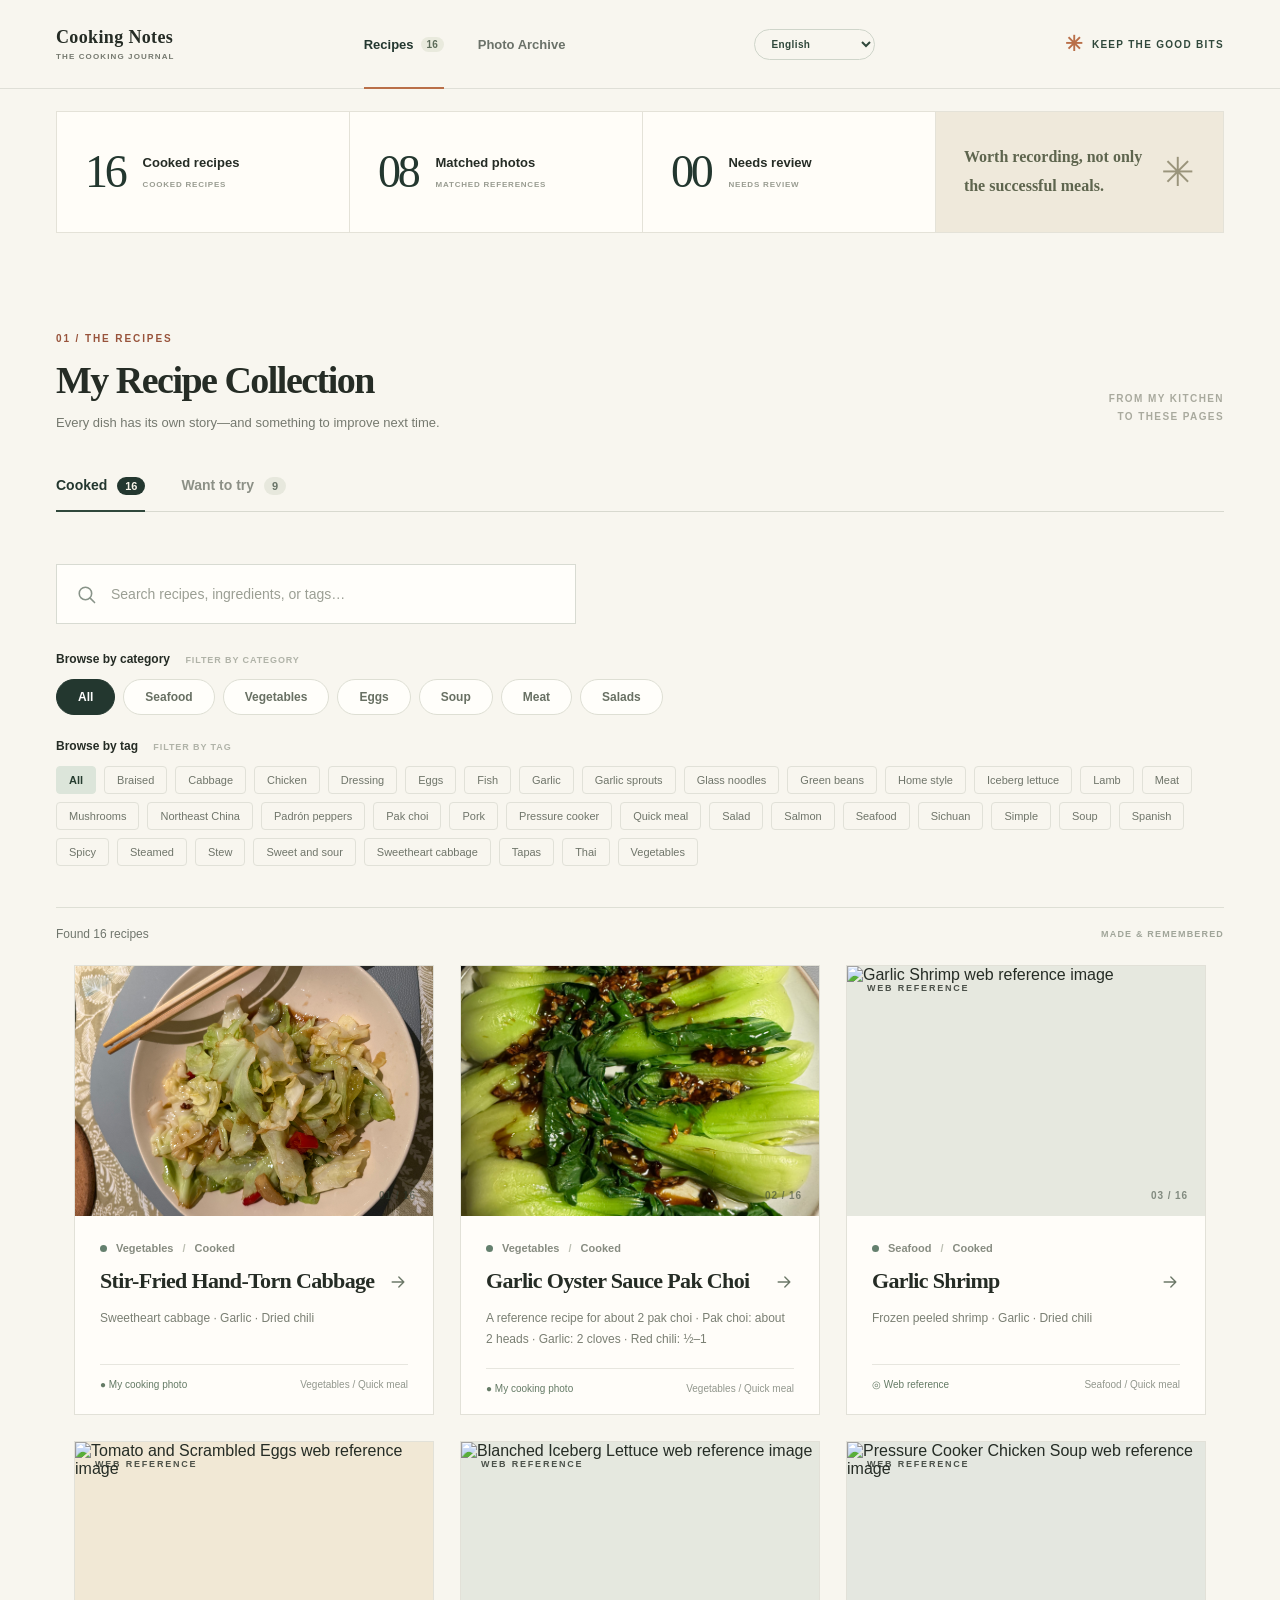
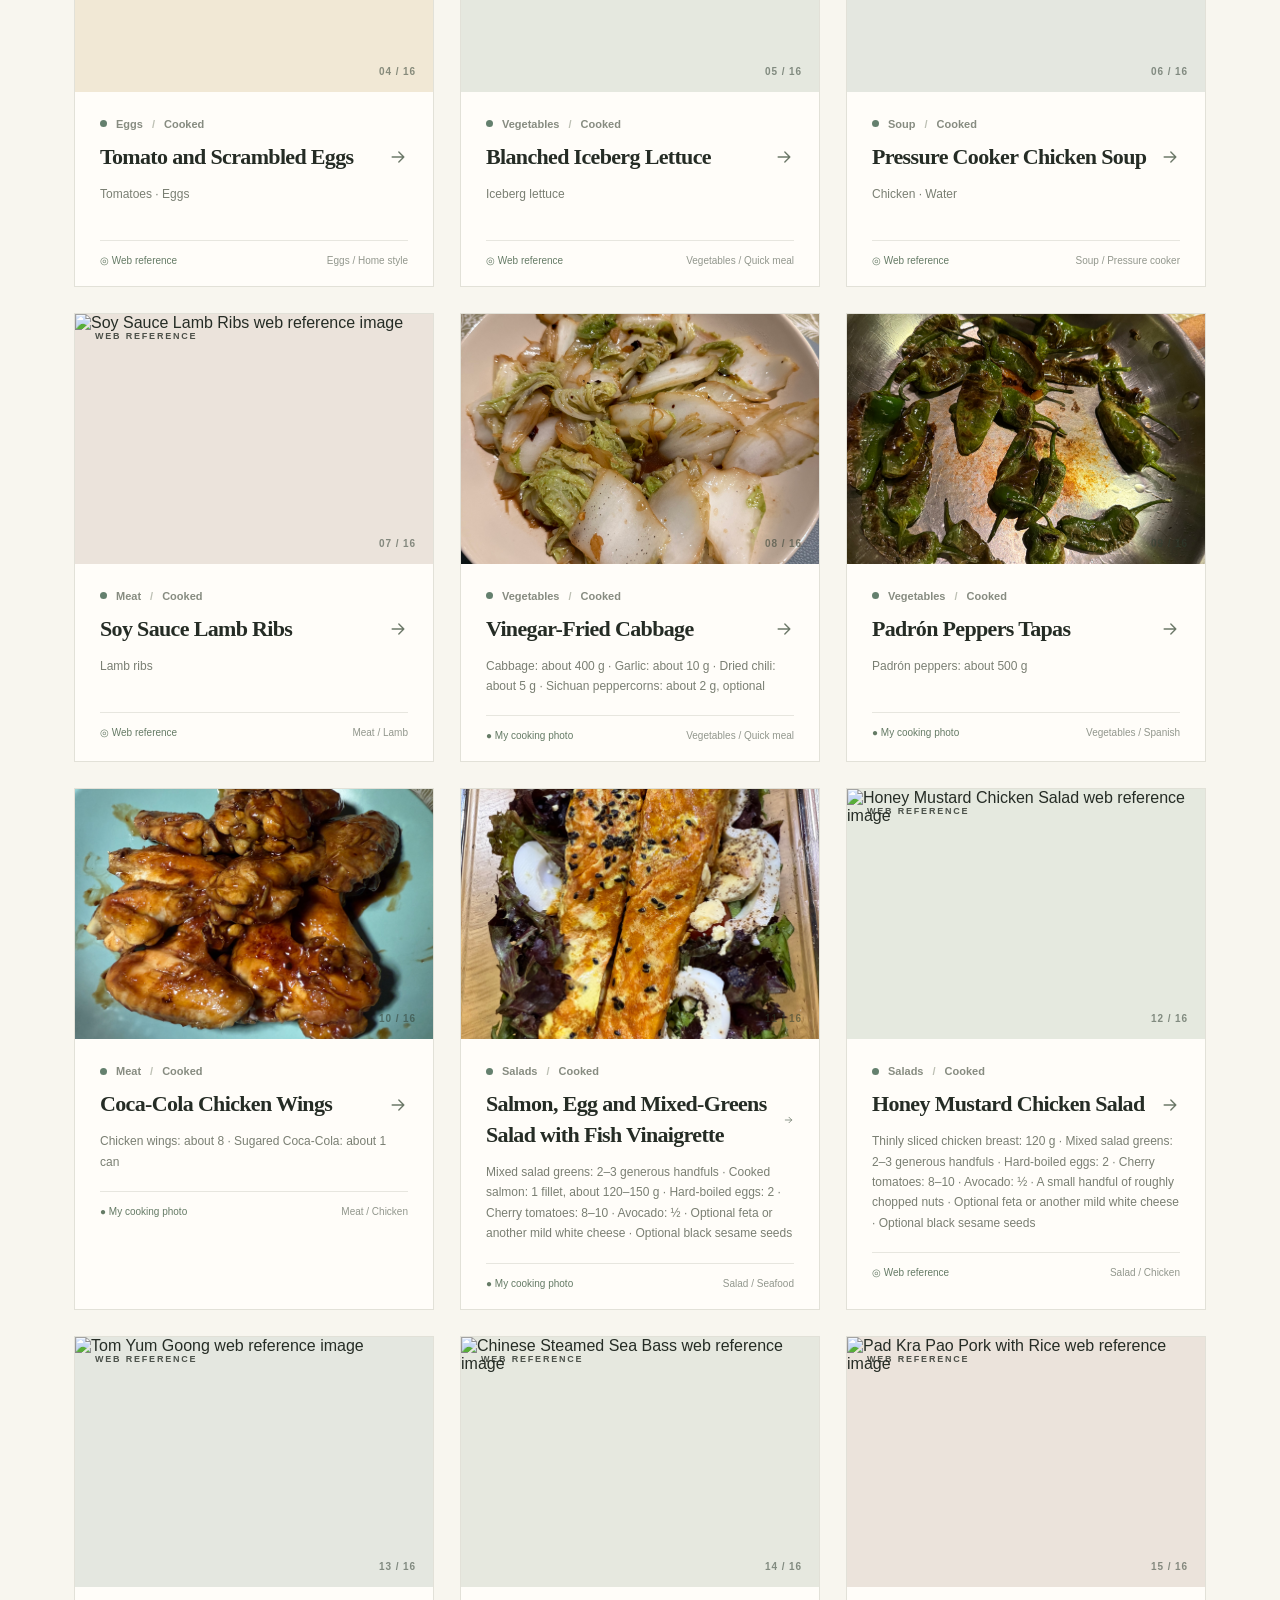
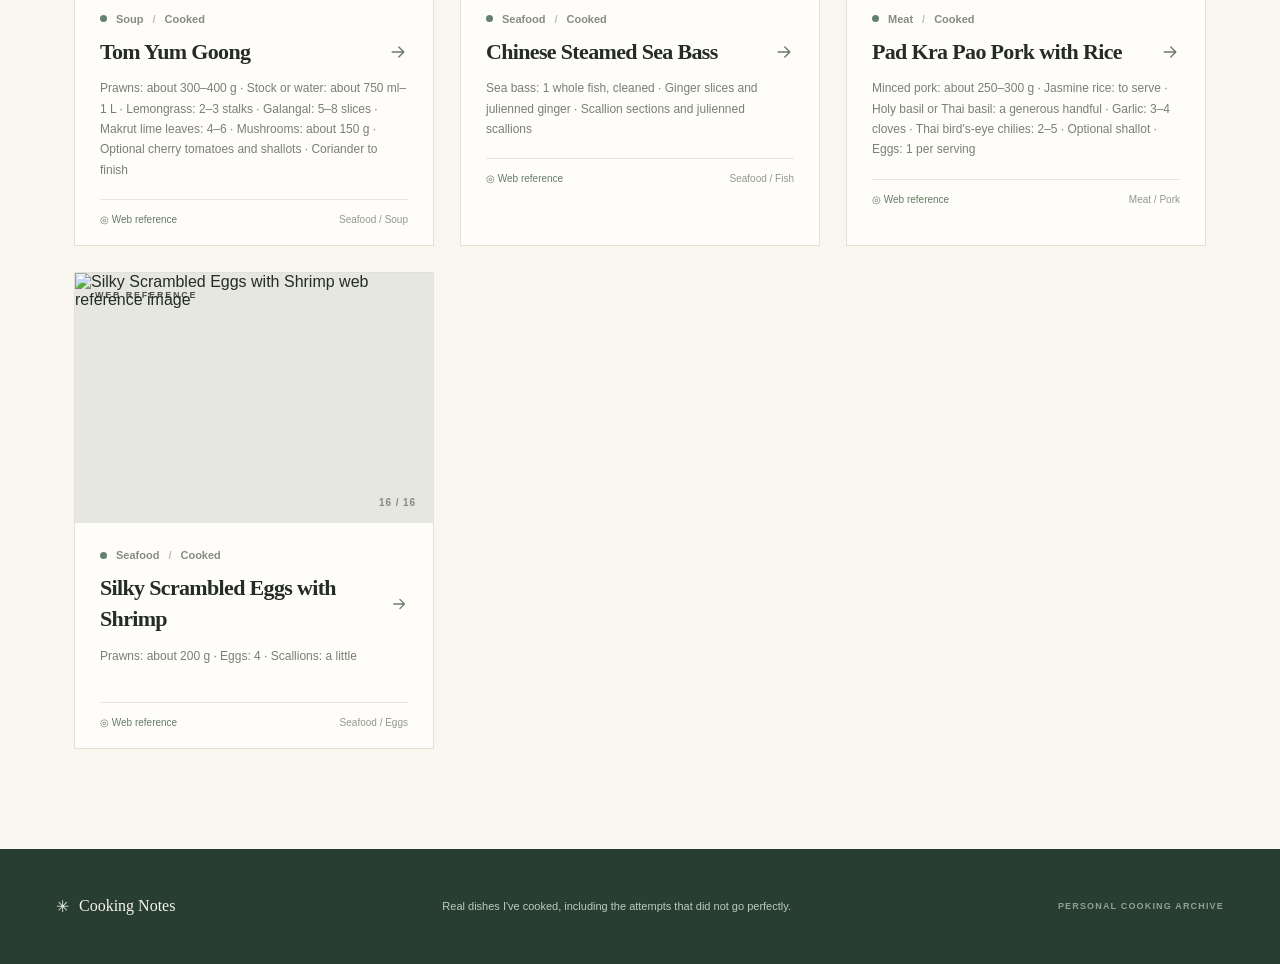
==== commit e3899233: "Add reference images for every recipe" ====
--- a/standalone.html
+++ b/standalone.html
@@ -32,7 +32,7 @@
 @media(max-width:760px){.recipe-grid{grid-template-columns:repeat(2,minmax(0,1fr));gap:12px;align-items:start}.recipe-card{width:100%}.card-cover{height:180px}.card-content{padding:15px 14px 14px}.card-meta{font-size:10px;gap:6px}.card-title-row{align-items:flex-start}.card-title-row h3{font-size:19px;line-height:1.3}.card-ingredients{font-size:11px;line-height:1.55;min-height:0;margin:8px 0 14px}.card-bottom{display:block;font-size:9px}.card-bottom .card-photo-status{display:block;margin-bottom:5px}}
 
 </style>
-  <script id="cookbook-data" type="application/json">{"recipes":[{"id":"hand-torn-cabbage","title":"手撕包菜","status":"cooked","cuisine":"Chinese","category":"蔬菜","tags":["vegetables","quick-meal","sweetheart-cabbage"],"cover":"../../images/photos/hand-torn-cabbage-2026-10-12.jpg","ingredients":["Sweetheart Cabbage","蒜","干辣椒"],"seasonings":[],"instructions":["包菜撕成块，洗净并充分沥干。","蒜切末，干辣椒剪段。","锅充分预热，加油。","蒜和干辣椒短暂爆香。","先放比较厚的菜梗，再放叶子。","大火快速翻炒。","最后加入生抽、醋和糖。"],"experience":["已实际做过，但上次效果不够理想。","实际炒了约 5 分钟。","菜比较嫩，但是缺少焦香。","盘底有一些水。","醋用到约 1 tbsp，可能偏多。"],"improvements":["包菜洗完充分沥干。","锅要更热。","菜太多可以分批炒。","减少频繁翻动。","尝试把炒制时间缩短到约 2–3 分钟。","醋先用 1 tsp。"],"nextSeasonings":["生抽：2 tsp","醋：1 tsp","糖：¼–½ tsp"],"notes":[],"sources":[],"filename":"recipes/cooked/hand-torn-cabbage.md","referenceImage":null,"photos":[{"originalFile":"IMG_0497.HEIC","displayFile":"hand-torn-cabbage-2026-10-12.jpg","date":"2026-10-12","identifiedAs":"手撕包菜","matchStatus":"matched","recipeId":"hand-torn-cabbage","note":"可靠匹配手撕包菜；不能仅凭照片确定是哪一次尝试。","available":true,"publicPath":"./images/photos/hand-torn-cabbage-2026-10-12.jpg"},{"originalFile":"IMG_0633.HEIC","displayFile":"hand-torn-cabbage-2026-10-29.jpg","date":"2026-10-29","identifiedAs":"手撕包菜","matchStatus":"matched","recipeId":"hand-torn-cabbage","note":"可靠匹配手撕包菜；不能仅凭照片确定是哪一次尝试。","available":true,"publicPath":"./images/photos/hand-torn-cabbage-2026-10-29.jpg"}]},{"id":"garlic-oyster-sauce-pak-choi","title":"蒜蓉蚝油 Pak Choi","status":"cooked","cuisine":"Chinese","category":"蔬菜","tags":["vegetables","quick-meal","pak-choi"],"cover":"../../images/photos/garlic-oyster-sauce-pak-choi-2026-10-25.jpg","ingredients":["参考配方约适合 2 颗 Pak Choi：","Pak Choi：约 2 颗","蒜：2 瓣","红辣椒：半根至 1 根"],"seasonings":["蚝油：1 tbsp","生抽：1 tsp","老抽：少许，可选","香油：½ tsp","玉米淀粉：¼ tsp 或更少","水：约 3 tbsp，可根据浓稠度增加"],"instructions":["Pak Choi 洗净，对半或切成四份。","菜梗先接触沸水约 10–15 秒，再将叶子放进去短暂焯熟。","捞出充分沥干。","锅中加油，将蒜和红辣椒炒香。","加入提前混合好的酱汁，稍微煮至浓稠。","浇在 Pak Choi 上。"],"experience":["已实际做过，并且拍了照片。","上次菜叶有点软。","上次酱汁偏浓，而且量稍多。"],"improvements":["缩短焯水时间。","减少玉米淀粉或增加一点水。","不需要浇太多酱汁。"],"nextSeasonings":[],"notes":[],"sources":["Khin's Kitchen — Pak Choi with Garlic Sauce（原始菜谱名称；当前记录未提供链接）"],"filename":"recipes/cooked/garlic-oyster-sauce-pak-choi.md","referenceImage":null,"photos":[{"originalFile":"IMG_0579.HEIC","displayFile":"garlic-oyster-sauce-pak-choi-2026-10-25.jpg","date":"2026-10-25","identifiedAs":"蒜蓉蚝油 Pak Choi","matchStatus":"matched","recipeId":"garlic-oyster-sauce-pak-choi","note":"可靠匹配该菜谱。","available":true,"publicPath":"./images/photos/garlic-oyster-sauce-pak-choi-2026-10-25.jpg"}]},{"id":"garlic-shrimp","title":"蒜香虾仁","status":"cooked","cuisine":"Chinese","category":"海鲜","tags":["seafood","quick-meal"],"cover":null,"ingredients":["冷冻去壳虾仁","蒜","干辣椒"],"seasonings":["生抽","蚝油","糖"],"instructions":["虾仁解冻，沥干并擦去多余水分。","蒜切末，干辣椒剪段，可以去籽。","小火用油爆香蒜末和干辣椒。","加入虾仁炒至完全熟透。","加入生抽、蚝油和少量糖，翻炒均匀。"],"experience":["已实际做过。","干辣椒去籽可以减少辣度。","蒜和干辣椒不要炒焦，否则会发苦。","冷冻虾仁需要尽量沥干水分。"],"improvements":[],"nextSeasonings":[],"notes":["上图是网络参考图，不是本人的实拍照片。"],"sources":["网络参考图来源：[The Kitchn — Garlic Butter Shrimp](https://www.thekitchn.com/garlic-butter-shrimp-265172)"],"filename":"recipes/cooked/garlic-shrimp.md","referenceImage":"https://cdn.apartmenttherapy.info/image/upload/v1784063282/k/archive/4d14d19b855023bfdb66a6a99bb9dd78fb2894a0_landscape.jpg","photos":[]},{"id":"tomato-and-eggs","title":"西红柿炒鸡蛋","status":"cooked","cuisine":"Chinese","category":"鸡蛋","tags":["eggs","home-style"],"cover":null,"ingredients":["番茄","鸡蛋"],"seasonings":["盐","糖","油"],"instructions":["鸡蛋打散，先炒至凝固，盛出来。","番茄切块，放入锅中加盐炒软。","适当压碎番茄，让它释放汁水。","加入炒好的鸡蛋。","用糖和盐调整味道。"],"experience":["已实际做过，但上次不太成功。","英国买的番茄比较硬。","番茄炒了以后仍然保持块状，很难炒出番茄汁。","加水后，最后还是变得比较干。"],"improvements":["买成熟、偏软的番茄。","番茄先单独炒 4–6 分钟。","可以盖盖子稍微焖一下。","必要时加少量番茄酱辅助出汁。"],"nextSeasonings":[],"notes":["上图是网络参考图，不是本人的实拍照片。"],"sources":["网络参考图来源：[爱料理 — 蕃茄炒蛋](https://icook.tw/recipes/59691)"],"filename":"recipes/cooked/tomato-and-eggs.md","referenceImage":"https://tokyo-kitchen.icook.network/uploads/step/cover/234334/8b9d5fb97aab0b68.jpg","photos":[]},{"id":"blanched-iceberg-lettuce","title":"白灼生菜","status":"cooked","cuisine":"Chinese","category":"蔬菜","tags":["vegetables","quick-meal","iceberg-lettuce"],"cover":null,"ingredients":["Iceberg Lettuce"],"seasonings":["蒜","蚝油","生抽","糖","油"],"instructions":["生菜洗净，适当撕开。","在沸水中短时间焯熟。","捞出沥干。","用蒜、生抽、蚝油、糖和少量水制作酱汁。","将酱汁浇在生菜上。"],"experience":["已实际做过，觉得很好吃。"],"improvements":[],"nextSeasonings":[],"notes":["上图是网络参考图，不是本人的实拍照片。"],"sources":["网络参考图来源：[DelishHomeCook — Iceberg Lettuce with Oyster Sauce](https://delishhomecook.com/2017/07/28/blanched_lettuce/)"],"filename":"recipes/cooked/blanched-iceberg-lettuce.md","referenceImage":"https://delishhomecook.files.wordpress.com/2017/07/dsc01959-small.jpg","photos":[]},{"id":"pressure-cooker-chicken-soup","title":"高压锅鸡汤","status":"cooked","cuisine":"Chinese","category":"汤","tags":["soup","pressure-cooker","simple"],"cover":null,"ingredients":["鸡","水"],"seasonings":[],"instructions":["将鸡放进高压锅。","加水。","用高压锅煮汤。以前提到过约 1 小时，但具体高压烹饪时间和模式尚未确认。"],"experience":["已实际做过。","具体调味料、鸡肉用量和高压烹饪时间尚未记录，下一次做的时候可以补充。"],"improvements":[],"nextSeasonings":[],"notes":["上图是网络参考图，不是本人的实拍照片。"],"sources":["网络参考图来源：[Wikimedia Commons — Chinese Food - Chicken Soup](https://commons.wikimedia.org/wiki/File:Chinese_Food_-_Chicken_Soup.JPG)（CC BY-SA 3.0）"],"filename":"recipes/cooked/pressure-cooker-chicken-soup.md","referenceImage":"https://upload.wikimedia.org/wikipedia/commons/4/47/Chinese_Food_-_Chicken_Soup.JPG","photos":[]},{"id":"soy-sauce-lamb-ribs","title":"酱油羊排","status":"cooked","cuisine":"Chinese","category":"肉类","tags":["meat","lamb","home-style"],"cover":null,"ingredients":["羊排"],"seasonings":["酱油"],"instructions":[],"experience":["已实际做过。","这道菜是自己随意调制的酱油风味，不是严格按照某个中餐菜谱做的。"],"improvements":[],"nextSeasonings":[],"notes":["上图是网络参考图，不是本人的实拍照片；图片展示的是相近的红烧羊排风格，不代表这道菜的实际成品。"],"sources":["网络参考图来源：[搜狐 — 红烧羊肉/羊排相关图片](https://www.sohu.com/a/840072712_121106832)"],"filename":"recipes/cooked/soy-sauce-lamb-ribs.md","referenceImage":"https://q7.itc.cn/q_70/images03/20241220/396b5f5ba7764e2a8b6789eb6a0640f6.jpeg","photos":[]},{"id":"vinegar-braised-cabbage","title":"醋溜白菜","status":"cooked","cuisine":"Chinese","category":"蔬菜","tags":["vegetables","quick-meal","cabbage"],"cover":"../../images/photos/stir-fried-cabbage-vegetable-review-2026-10-15.jpg","ingredients":["白菜／大白菜：约 400 g","蒜：约 10 g","干辣椒：约 5 g","花椒：约 2 g，可选"],"seasonings":["陈醋：约 20 ml","生抽：约 10 ml","白砂糖：约 5 g","盐：约 3 g","食用油：约 25 ml"],"instructions":["将白菜帮和叶分开；白菜帮斜切成片，白菜叶撕成大块。","锅烧热加油，放入花椒小火炸香后捞出。","加入干辣椒段和蒜片，短暂爆香。","转大火，先加入白菜帮快速翻炒约 1 分钟，再加入白菜叶翻炒约 30 秒。","沿锅边淋入陈醋，快速翻炒。","加入生抽、糖和盐，翻炒均匀后立即出锅。"],"experience":["已实际做过，并拍了照片。"],"improvements":["下次改进尚未记录。公开参考做法强调大火快炒、帮叶分开，以减少出水并保持脆感；是否适合下一次实际尝试，之后再记录。"],"nextSeasonings":[],"notes":["上面的用量和步骤是根据公开常见做法整理的参考版本，不代表 2026-10-15 这次照片对应的确切用量或步骤。"],"sources":["醋溜白菜参考做法：[理科生下厨房](https://scicook.com/recipes/vinegar-cabbage/)"],"filename":"recipes/cooked/vinegar-braised-cabbage.md","referenceImage":null,"photos":[{"originalFile":"IMG_0504.HEIC","displayFile":"stir-fried-cabbage-vegetable-review-2026-10-15.jpg","date":"2026-10-15","identifiedAs":"醋溜白菜","matchStatus":"matched","recipeId":"vinegar-braised-cabbage","note":"用户确认这是醋溜白菜。","available":true,"publicPath":"./images/photos/stir-fried-cabbage-vegetable-review-2026-10-15.jpg"}]},{"id":"padron-peppers-tapas","title":"Padrón Peppers Tapas","status":"cooked","cuisine":"Spanish","category":"蔬菜","tags":["vegetables","spanish","tapas","padron-peppers"],"cover":"../../images/photos/pan-fried-green-peppers-review-2026-10-17.jpg","ingredients":["Padrón peppers：约 500 g"],"seasonings":["西班牙橄榄油：适量（公开参考版本约 300 ml）","海盐片：适量"],"instructions":["Padrón peppers 洗净，并充分沥干水分。","锅中加入橄榄油并充分加热。","放入辣椒，煎炸至表皮起泡并呈金黄色。","捞出沥去多余油分，装盘后撒上海盐，趁热食用。"],"experience":["已实际做过，并拍了照片。","这道菜是西班牙 tapas。"],"improvements":[],"nextSeasonings":[],"notes":["上面的用量和步骤是根据西班牙常见 tapas 做法整理的参考版本，不代表 2026-10-17 这次照片对应的确切用量或步骤。"],"sources":["Padrón peppers 参考做法：[Foods and Wines from Spain](https://www.foodswinesfromspain.com/en/fws-academy/recipes/2017/october/padron-peppers)"],"filename":"recipes/cooked/padron-peppers-tapas.md","referenceImage":null,"photos":[{"originalFile":"IMG_0531.HEIC","displayFile":"pan-fried-green-peppers-review-2026-10-17.jpg","date":"2026-10-17","identifiedAs":"Padrón Peppers Tapas","matchStatus":"matched","recipeId":"padron-peppers-tapas","note":"用户确认这是西班牙 Padrón peppers tapas。","available":true,"publicPath":"./images/photos/pan-fried-green-peppers-review-2026-10-17.jpg"}]},{"id":"coca-cola-chicken-wings","title":"可乐鸡翅","status":"cooked","cuisine":"Chinese","category":"肉类","tags":["meat","chicken","home-style"],"cover":"../../images/photos/soy-glazed-chicken-review-2026-10-25.jpg","ingredients":["鸡翅：约 8 只","含糖可乐：约 1 罐"],"seasonings":["盐：适量","料酒：约 1 tbsp","生抽：约 10 ml","老抽：约 5–7 ml","姜片：约 5 片","桂皮：半支至 1 支，可选","八角：可选"],"instructions":["在鸡翅两面划刀或扎孔，帮助入味；可用料酒和老抽腌制约 30 分钟至 2 小时。","鸡翅冷水下锅，可加入姜片；煮开并撇去浮沫后捞出，用温水冲净并擦干。","锅烧热，将鸡翅小火煎至两面金黄。","加入可乐、料酒、生抽、老抽和可选的桂皮、八角；液体以接近没过鸡翅为宜。","小火炖煮至鸡翅熟透、汤汁明显减少。","转大火收汁，让浓稠酱汁裹在鸡翅表面；最后按需要补盐。"],"experience":["已实际做过，并拍了照片。"],"improvements":[],"nextSeasonings":[],"notes":["上面的用量和步骤是根据公开常见做法整理的参考版本，不代表 2026-10-25 这次照片对应的确切用量或步骤。"],"sources":["可乐鸡翅参考做法：[下厨房](https://m.xiachufang.com/recipe/1000229/)","可乐鸡翅常见做法概述：[维基百科](https://zh.wikipedia.org/wiki/可乐鸡翅)"],"filename":"recipes/cooked/coca-cola-chicken-wings.md","referenceImage":null,"photos":[{"originalFile":"IMG_0581.HEIC","displayFile":"soy-glazed-chicken-review-2026-10-25.jpg","date":"2026-10-25","identifiedAs":"可乐鸡翅","matchStatus":"matched","recipeId":"coca-cola-chicken-wings","note":"用户确认这是可乐鸡翅。","available":true,"publicPath":"./images/photos/soy-glazed-chicken-review-2026-10-25.jpg"}]},{"id":"fish-vinaigrette","title":"三文鱼鸡蛋混合生菜沙拉（Fish Vinaigrette）","status":"cooked","cuisine":"Western","category":"沙拉","tags":["salad","seafood","salmon","simple"],"cover":"../../images/photos/fish-vinaigrette-1.jpg","ingredients":["混合生菜：2–3 大把，例如绿叶生菜和红叶生菜","熟三文鱼：1 片，约 120–150 g，简单调味后掰成大块","水煮蛋：2 个，对半或切成四块","樱桃番茄：8–10 个，对半切开","牛油果：½ 个，切片或切丁","可选：少量菲达奶酪或其他味道温和的白奶酪","可选：黑芝麻，最后撒上"],"seasonings":["特级初榨橄榄油：3 份","醋：1 份","盐：适量","黑胡椒：适量","意大利综合香料：适量"],"instructions":["制作油醋汁：将橄榄油、醋、盐、黑胡椒和意大利综合香料放入一个最小的透明密封容器中，盖紧后摇匀。","组合沙拉：把混合生菜放入大盘，加入樱桃番茄和牛油果，再摆上三文鱼和水煮蛋。","完成：按喜好加入奶酪和黑芝麻。再次摇匀油醋汁，淋在沙拉上后立即食用。"],"experience":["已实际做过，并拍下了两张成品照片。"],"improvements":[],"nextSeasonings":[],"notes":[],"sources":[],"filename":"recipes/cooked/fish-vinaigrette.md","referenceImage":null,"photos":[{"originalFile":"fish-vinaigrette-1.jpg","displayFile":"fish-vinaigrette-1.jpg","date":"日期未记录","identifiedAs":"三文鱼鸡蛋混合生菜沙拉","matchStatus":"matched","recipeId":"fish-vinaigrette","note":"随鱼汁油醋汁菜谱提供的个人实拍照片。","available":true,"publicPath":"./images/photos/fish-vinaigrette-1.jpg"},{"originalFile":"fish-vinaigrette-2.jpg","displayFile":"fish-vinaigrette-2.jpg","date":"日期未记录","identifiedAs":"三文鱼鸡蛋混合生菜沙拉","matchStatus":"matched","recipeId":"fish-vinaigrette","note":"随鱼汁油醋汁菜谱提供的个人实拍照片。","available":true,"publicPath":"./images/photos/fish-vinaigrette-2.jpg"}]},{"id":"honey-mustard-chicken-salad-sauce","title":"蜂蜜芥末鸡肉沙拉","status":"cooked","cuisine":"Western","category":"沙拉","tags":["salad","chicken","dressing","simple"],"cover":null,"ingredients":["薄切鸡胸肉：120 g，可以使用超市购买的熟鸡肉片，或将熟鸡胸肉切薄","混合生菜：2–3 大把，例如绿叶生菜和红叶生菜","水煮蛋：2 个，对半或切成四块","樱桃番茄：8–10 个，对半切开","牛油果：½ 个，切片或切丁","坚果：一小把，粗略切碎，例如杏仁、核桃或腰果","可选：少量菲达奶酪或其他味道温和的白奶酪","可选：黑芝麻，最后撒上"],"seasonings":["特级初榨橄榄油：1 tbsp（15 ml）","第戎芥末：1 tbsp（15 g）；也可以用 2 tsp 第戎芥末加 1 tsp 粒粒芥末增加口感","蜂蜜：2 tsp（10 ml）","苹果醋或新鲜柠檬汁：1 tsp（5 ml），用来平衡甜味并帮助乳化","细海盐：1 小撮","现磨黑胡椒：1 小撮","可选：极少量蒜粉或一小撮切碎的新鲜细香葱"],"instructions":["准备鸡肉：如果使用生鸡胸肉，用盐和胡椒调味，彻底煮熟后稍微静置，再切成薄片；如果使用现成的熟鸡肉片，可直接使用。","混合酱汁底：在小碗中将芥末、蜂蜜、醋（或柠檬汁）、盐和黑胡椒搅拌至完全顺滑。","乳化橄榄油：一边快速搅拌，一边慢慢将橄榄油细细地倒入芥末混合物中，直到酱汁变得有光泽并稍微变稠。","调整浓稠度：尝味后按需要调整。如果想让酱汁更适合淋在嫩叶上，可以加入 ½ tsp 温水搅匀。","组合沙拉：把生菜、樱桃番茄和牛油果放入碗中，摆上水煮蛋、薄切鸡肉和坚果，再加入可选的奶酪和黑芝麻。","拌匀后食用：将一半酱汁拌入鸡肉，另一半在上桌前立即淋到生菜上。"],"experience":[],"improvements":[],"nextSeasonings":[],"notes":["这个配方按 120 g 鸡肉计算，大约可得到 2½ tbsp 乳化酱汁，足够拌鸡肉并调味一份配菜沙拉。","如果使用生鸡肉，可以在煎好后转小火，在锅中加入 1 tbsp 酱汁，让鸡肉裹上酱汁并轻微焦糖化 30–45 秒；剩下的酱汁冷拌沙拉。"],"sources":[],"filename":"recipes/cooked/honey-mustard-chicken-salad-sauce.md","referenceImage":null,"photos":[]},{"id":"red-braised-pork","title":"红烧肉","status":"to-try","cuisine":"Chinese","category":"其他","tags":["meat","pork","braised","home-style"],"cover":null,"ingredients":["五花肉：约 500 g，切成 3–4 cm 方块","姜：约 5 片","葱：2–3 段"],"seasonings":["冰糖：约 25–30 g","生抽：约 2 tbsp","老抽：约 1 tbsp，用于上色，可按颜色减少","料酒或绍兴酒：约 2 tbsp","八角：1–2 个","桂皮：1 小段，可选","水：足量，接近没过猪肉","盐：最后按味道调整"],"instructions":["五花肉冷水下锅，加入少量姜片，煮开后撇去浮沫，捞出并擦干。","锅中少油，将五花肉各面煎至微微金黄，先盛出。","锅中留少量油，加入冰糖，小火加热至融化并呈琥珀色；不要炒焦。","放回五花肉，加入姜、葱、八角和桂皮，翻匀上色。","加入生抽、老抽和料酒，再加入足量热水。","煮开后转小火，盖盖炖约 60–90 分钟，直到肉变软。","打开锅盖转中高火收汁，尝味后再决定是否加盐。"],"experience":[],"improvements":[],"nextSeasonings":[],"notes":["这是一个典型的红烧肉参考版本，实际用量和炖煮时间等做过后再记录。","网络参考图只用于帮助想象成品，不是个人实拍照片。"],"sources":["参考做法：[TravelChinaGuide — Red Braised Pork](https://www.travelchinaguide.com/tour/food/chinese-cooking/stewed-pork.htm)"],"filename":"recipes/cooked/red-braised-pork.md","referenceImage":"https://imgs.shanghaifoodmenu.com/uploads/images/202606/shanghai_braised_pork_belly_1200.webp","photos":[]},{"id":"dongbei-chicken-mushroom-stew","title":"小鸡炖蘑菇","status":"to-try","cuisine":"Chinese","category":"其他","tags":["meat","chicken","mushrooms","stew","home-style"],"cover":null,"ingredients":["鸡块：约 700 g，可用鸡腿、鸡翅或带骨鸡块","干榛蘑：约 30 g；也可以用干香菇替代","姜：约 5 片","葱：2–3 段"],"seasonings":["生抽：约 2 tbsp","老抽：约 1 tsp，可选","料酒：约 1 tbsp","八角：1 个","香叶：1–2 片，可选","盐：适量","水或泡蘑菇的水：足量"],"instructions":["干蘑菇提前泡软，洗净并保留清澈的泡蘑菇水。","鸡块冷水下锅，煮开后撇去浮沫，捞出并冲洗干净。","锅中加油，放入姜片和葱段炒香，再加入鸡块翻炒至表面略微上色。","加入生抽、老抽、料酒、八角和香叶，翻炒均匀。","倒入泡蘑菇水或热水，加入蘑菇；煮开后转小火，盖盖炖约 30–45 分钟。","鸡肉变软后开盖收汁，按味道加盐，趁热食用。"],"experience":[],"improvements":[],"nextSeasonings":[],"notes":["小鸡炖蘑菇是东北风味炖菜，传统上常用榛蘑；买不到时可用香菇等干蘑菇替代。","这是一个典型参考版本，实际鸡肉部位、蘑菇种类和时间等做过后再记录。","网络参考图不是个人实拍照片。"],"sources":["参考背景：[人民网 — 小鸡炖蘑菇](https://health.people.com.cn/n1/2018/0707/c14739-30132623.html)","参考做法：[DayDayCook — 小鸡炖蘑菇](https://www.daydaycook.com/zh-Hans/recipe/braised-chicken-with-mushroom-and-noodle)"],"filename":"recipes/cooked/dongbei-chicken-mushroom-stew.md","referenceImage":"https://file.beijicunlvyou.com/group1/M00/02/01/wKgAO1_hiRuADb8EAADdWj3aS_c494.jpg","photos":[]},{"id":"chicken-glass-noodle-stew","title":"鸡肉炖粉条","status":"to-try","cuisine":"Chinese","category":"其他","tags":["meat","chicken","glass-noodles","stew","home-style"],"cover":null,"ingredients":["鸡腿或鸡块：约 500 g","粉条：约 100 g，提前泡软","姜：约 5 片","蒜：2 瓣，可选","葱：2–3 段"],"seasonings":["生抽：约 2 tbsp","老抽：约 1 tsp，可选","料酒：约 1 tbsp","八角：1 个，可选","盐：适量","黑胡椒：适量","水或鸡汤：足量"],"instructions":["粉条按包装说明泡软；如果很长，可以剪成适合入口的长度。","鸡块擦干，锅中加油，将鸡块煎至表面微微金黄。","加入姜、蒜、葱和八角，炒出香味。","加入生抽、老抽和料酒，翻炒均匀后倒入热水或鸡汤。","煮开后转小火，盖盖炖至鸡肉基本熟透，约 25–35 分钟。","加入泡软的粉条，再炖约 5–10 分钟，直到粉条吸收汤汁但仍有弹性。","尝味后用盐和黑胡椒调整，趁热食用。"],"experience":[],"improvements":[],"nextSeasonings":[],"notes":["粉条要最后加入，避免长时间炖煮后过度吸水或变碎。","这是一个家常参考版本，实际鸡肉部位、粉条种类和调味比例等做过后再记录。","网络参考图不是个人实拍照片。"],"sources":["参考做法：[美食天下 — 鸡肉炖粉条](https://home.meishichina.com/recipe-423650.html)"],"filename":"recipes/cooked/chicken-glass-noodle-stew.md","referenceImage":"https://tukuimg.bdstatic.com/processed/061ba6143cc326d3266fec0536bf7b3d.jpeg%40s_0%2Cw_800%2Ch_1000%2Cq_80","photos":[]},{"id":"gambas-al-ajillo","title":"蒜香油浸虾（Gambas al Ajillo）","status":"to-try","cuisine":"Spanish","category":"其他","tags":["seafood","spanish","tapas","garlic","quick-meal"],"cover":null,"ingredients":["去壳虾仁：约 250–300 g，尽量擦干","特级初榨橄榄油：约 100–150 ml，要能在小锅中形成明显油层","蒜：4–6 瓣，切薄片","干辣椒：1–2 根，剪段或切圈","欧芹：少量，切碎，可选"],"seasonings":["盐：适量","黑胡椒：少量，可选","柠檬汁：少量，可选"],"instructions":["虾仁解冻后充分擦干；如果使用带壳虾，可以保留尾部或虾头增加风味。","在小铸铁锅或浅锅中加入橄榄油和蒜片，小火慢慢加热，让蒜释放香味但不要变焦。","加入干辣椒，继续加热片刻。","转中高火加入虾仁，加盐，快速翻动，直到虾仁变粉红并刚好熟透，通常每面约 1–2 分钟。","撒上欧芹，按喜好加少量柠檬汁，连同热油一起上桌，配面包蘸油食用。"],"experience":[],"improvements":[],"nextSeasonings":[],"notes":["你描述的“几个虾仁在一锅油里”的西班牙 tapas 很可能就是 Gambas al Ajillo，也叫 Spanish garlic prawns。","这道菜的重点是橄榄油、蒜和虾；虾不要煮太久，否则会变老。","网络参考图不是个人实拍照片。"],"sources":["参考背景：[Wikipedia — Gambas al Ajillo](https://en.wikipedia.org/wiki/Gambas_al_ajillo)","参考做法：[Table & Traditions — Gambas al Ajillo](https://www.tableandtraditions.com/recipes/gambas-al-ajillo)"],"filename":"recipes/cooked/gambas-al-ajillo.md","referenceImage":"https://dynamic-media-cdn.tripadvisor.com/media/photo-o/2e/52/a5/af/caption.jpg?h=1100&s=1&w=1100","photos":[]},{"id":"dry-fried-green-beans","title":"干煸四季豆","status":"to-try","cuisine":"Chinese","category":"其他","tags":["vegetables","green-beans","sichuan","spicy","quick-meal"],"cover":null,"ingredients":["四季豆：约 400–500 g，去两头并掰成段","猪肉末：约 100 g，可选","蒜：3–4 瓣，切末","姜：少量，切末，可选","干辣椒：4–6 根，剪段","花椒：少量"],"seasonings":["食用油：适量","生抽：约 1 tbsp","料酒：约 1 tsp，可选","糖：½ tsp，可选","盐：适量","碎米芽菜：少量，可选"],"instructions":["四季豆洗净后充分擦干或沥干，掰成段；水分太多容易溅油，也不容易煸出皱皮。","锅中加入比平时炒菜稍多的油，放入四季豆，中火煸炒至表面起皱、出现小焦斑，内部刚好熟透，盛出备用。","锅中留少量油，小火炒香花椒和干辣椒，再加入蒜末和姜末。","如果使用猪肉末，加入后炒至变色并略微焦香；可选加入米芽菜。","放回四季豆，加入生抽、料酒、糖和盐，大火快速翻匀。","炒至表面干爽、香味融合后立即出锅。"],"experience":[],"improvements":[],"nextSeasonings":[],"notes":["“干煸”的关键是先把四季豆煸到起皱并减少水分，再加入香料和调味料。","四季豆必须彻底加热至熟透，不要只追求表面焦香。","网络参考图不是个人实拍照片。"],"sources":["参考做法：[TravelChinaGuide — Sichuan Dry-fried Green Beans](https://www.travelchinaguide.com/tour/food/chinese-cooking/dryfried-green-beans.htm)"],"filename":"recipes/cooked/dry-fried-green-beans.md","referenceImage":"https://www.sichuan.com.sg/cdn/shop/products/1_49bc3b77-6b8b-48e2-ab2e-45a5d4be971a_640x.jpg?v=1589120407","photos":[]},{"id":"twice-cooked-pork","title":"回锅肉","status":"to-try","cuisine":"Chinese","category":"其他","tags":["meat","pork","sichuan","spicy","home-style"],"cover":null,"ingredients":["带皮五花肉：约 400–500 g","蒜苗：约 100–150 g，切段","姜：几片","葱：2–3 段","花椒：少量"],"seasonings":["郫县豆瓣酱：约 1 tbsp","豆豉：约 1 tsp，可选","生抽：约 1 tsp","料酒：约 1 tbsp","糖：½ tsp，可选","干辣椒：少量，可选"],"instructions":["五花肉整块冷水下锅，加入姜、葱和花椒，煮至刚刚熟透；捞出放凉后切成尽可能薄的片。","锅中不必加太多油，放入肉片，中火煸炒至边缘微卷并释放出油脂。","将肉片拨到一边，利用锅中的油炒香豆瓣酱、豆豉和干辣椒。","加入生抽、料酒和糖，翻炒使肉片均匀裹上红亮的酱汁。","先加入蒜苗较硬的茎段翻炒，再加入叶子，大火快速炒至断生。","立即出锅，配米饭食用。"],"experience":[],"improvements":[],"nextSeasonings":[],"notes":["回锅肉的核心是“先煮后炒”：肉片要薄，先把油脂煸出，再用豆瓣酱和蒜苗完成第二次烹调。","这是一个典型川菜参考版本，具体辣度和油量做过后再记录。","网络参考图不是个人实拍照片。"],"sources":["参考做法：[TravelChinaGuide — Twice Cooked Pork](https://www.travelchinaguide.com/tour/food/chinese-cooking/twice-cooked-pork.htm)"],"filename":"recipes/cooked/twice-cooked-pork.md","referenceImage":"https://img.chineserecipesmenu.com/2025/08/fKangOjC-Twice-cooked-pork.webp","photos":[]},{"id":"hunan-stir-fried-pork","title":"小炒肉","status":"to-try","cuisine":"Chinese","category":"其他","tags":["meat","pork","spicy","home-style","quick-meal"],"cover":null,"ingredients":["猪肉：约 300–400 g，可用五花肉和瘦肉混合，切薄片","青椒或湖南椒：约 150–200 g，切斜片","蒜：2–3 瓣，切片或切末","姜：少量，可选","葱：少量，可选"],"seasonings":["生抽：约 1 tbsp","老抽：½ tsp，可选","蚝油：约 1 tsp，可选","料酒：约 1 tsp","盐：适量","糖：少量，可选","食用油：适量"],"instructions":["猪肉切成薄片；如果使用较瘦的肉，可以用少量生抽和料酒抓匀，静置片刻。","青椒洗净擦干，切成斜片；锅要充分预热。","先下猪肉片，中高火翻炒至变色并略微焦香；如果使用五花肉，煸出多余油脂。","加入蒜、姜和葱，快速炒香。","加入青椒，保持大火翻炒至表面出现轻微焦斑但仍有口感。","加入生抽、老抽、蚝油、料酒、盐和可选的糖，快速翻匀后立即出锅。"],"experience":[],"improvements":[],"nextSeasonings":[],"notes":["小炒肉通常突出猪肉香和辣椒香；辣椒不要炒得过软，表面有轻微起泡或焦斑会更香。","这是一个家常湖南风味参考版本，肉的部位和辣椒品种可以按实际购买情况调整。","网络参考图不是个人实拍照片。"],"sources":["参考背景与做法：[DayDayCook — 农家小炒肉](https://www.daydaycook.com/zh-Hans/recipe/hometown-stir-fried-pork)"],"filename":"recipes/cooked/hunan-stir-fried-pork.md","referenceImage":"https://res.cloudinary.com/dxocatyhb/image/upload/ar_16%3A9%2Cc_fit%2Cw_1000/v1732982664/stir-fried-pork-with-peppers.webp","photos":[]},{"id":"tom-yum-goong","title":"冬阴功","status":"cooked","cuisine":"Thai","category":"汤","tags":["seafood","soup","thai","spicy","simple"],"cover":null,"ingredients":["虾：约 300–400 g，去壳去虾线；虾壳可留作熬汤","高汤或水：约 750 ml–1 L","香茅：2–3 根，拍裂切段","南姜：约 5–8 片","青柠叶：4–6 片，撕开","蘑菇：约 150 g","小番茄：6–8 个，对半切开，可选","红葱头：2–3 个，可选","香菜：少量，出锅装饰"],"seasonings":["鱼露：约 2 tbsp，按口味调整","青柠汁：约 3–4 tbsp，最后加入","泰国小米椒：适量，拍碎或切段","泰式辣椒膏（Nam Prik Pao）：约 1 tsp，可选","棕榈糖或白糖：少量，可选","盐：适量"],"instructions":["如果保留虾壳，可以先用少量油炒香，再加入水或高汤煮出底味；也可以直接使用现成高汤。","加入香茅、南姜、青柠叶、红葱头和辣椒，煮 3–4 分钟，让香味进入汤中。","加入蘑菇和番茄，煮至刚刚变软。","加入鱼露和可选的辣椒膏、糖，搅匀后尝味。","加入虾，煮到虾变粉红、刚好熟透，通常只需要约 1–2 分钟。","关火后加入青柠汁，撒上香菜；最后用鱼露、酸度和辣度调整平衡。"],"experience":[],"improvements":[],"nextSeasonings":[],"notes":["青柠汁最后关火后加入，可以更好地保留酸味和香气。","这份记录是典型冬阴功参考版本；没有个人实拍照片。"],"sources":["参考做法：[SBS Food — Tom Yum Goong](https://www.sbs.com.au/food/the-cook-up-with-adam-liaw/recipe/tom-yum-goong/cnubotmaz)"],"filename":"recipes/cooked/tom-yum-goong.md","referenceImage":null,"photos":[]},{"id":"steamed-sea-bass","title":"清蒸鲈鱼","status":"cooked","cuisine":"Chinese","category":"海鲜","tags":["seafood","fish","steamed","simple"],"cover":null,"ingredients":["鲈鱼：1 条，处理干净","姜：数片，另切少量姜丝","葱：数段，另切少量葱丝"],"seasonings":["蒸鱼豉油：约 1–2 tbsp，按鱼的大小调整","食用油：约 2 tbsp，用于最后淋热油","料酒：少量，可选","盐：少量，可选"],"instructions":["鲈鱼处理干净，在鱼身两面各划几刀；用少量盐和料酒简单腌几分钟后擦干。","盘中铺姜片和葱段，放上鲈鱼，再在鱼身上放少量姜片。","水烧开后上锅，大火蒸约 8–12 分钟，具体时间根据鱼的大小调整。","用筷子插入鱼身最厚处确认已经熟透，取出后倒掉盘中蒸出的水分和姜葱。","换上姜丝和葱丝，沿盘边淋入蒸鱼豉油。","将食用油烧至冒烟或明显变热，均匀淋在葱姜丝上，立即食用。"],"experience":[],"improvements":[],"nextSeasonings":[],"notes":["清蒸鲈鱼的重点是鱼要新鲜、蒸锅水要先烧开，并避免蒸得过久。","这份记录是典型家常参考版本；没有个人实拍照片。"],"sources":["参考做法：[Woks of Love — Authentic Steamed Sea Bass](https://woksoflove.com/authentic-steamed-sea-bass-qing-zheng-lu-yu-15-minute-recipe/)"],"filename":"recipes/cooked/steamed-sea-bass.md","referenceImage":null,"photos":[]},{"id":"pad-kra-pao-pork","title":"泰式打抛猪饭","status":"cooked","cuisine":"Thai","category":"肉类","tags":["meat","pork","thai","spicy","quick-meal"],"cover":null,"ingredients":["猪肉末：约 250–300 g","茉莉香米饭：适量","打抛叶或圣罗勒：一大把；买不到时可用泰国罗勒作为替代","蒜：3–4 瓣，切碎","泰国小米椒：2–5 根，切碎，按辣度调整","红葱头：1–2 个，切片，可选","鸡蛋：每份 1 个"],"seasonings":["生抽：约 1 tbsp","鱼露：约 1 tbsp","蚝油：约 1 tsp","糖：½–1 tsp","清水：少量，用于调开酱汁","食用油：煎蛋和炒肉使用"],"instructions":["将生抽、鱼露、蚝油、糖和少量清水混合成酱汁。","锅中加入比平时煎蛋稍多的油，煎鸡蛋至边缘酥脆、蛋白凝固而蛋黄仍可保持流心，盛出备用。","用锅中余油炒香蒜、辣椒和红葱头。","加入猪肉末，大火翻炒并压散，炒至变色并略微焦香。","倒入酱汁，继续翻炒至汤汁基本收干并裹住肉末。","关火后加入打抛叶或罗勒叶，利用余温炒至刚刚萎缩。","将打抛猪盖在米饭上，放上煎蛋立即食用。"],"experience":[],"improvements":[],"nextSeasonings":[],"notes":["你描述的“猪肉、很辣的酱、米饭和煎蛋”就是泰国常见的 Pad Kra Pao（打抛饭）组合。","这份记录是典型猪肉版本；没有个人实拍照片。"],"sources":["参考做法：[Kitchen Stories — Pad Kra Pao](https://www.kitchenstories.com/en/recipes/pad-kra-pao-thai-holy-basil-and-pork-stir-fry)"],"filename":"recipes/cooked/pad-kra-pao-pork.md","referenceImage":null,"photos":[]},{"id":"stir-fried-garlic-sprouts","title":"清炒蒜苗","status":"to-try","cuisine":"Chinese","category":"蔬菜","tags":["vegetables","garlic-sprouts","simple","quick-meal"],"cover":null,"ingredients":["蒜苗：约 300–400 g，洗净切段","蒜：1 瓣，可选"],"seasonings":["食用油：适量","盐：适量","生抽：少量，可选","糖：一小撮，可选"],"instructions":["蒜苗洗净并充分沥干，把较粗的根部和嫩叶分开。","锅充分预热后加油，先放蒜苗根部，大火快速翻炒。","根部开始变软后加入叶子和可选的蒜末，继续翻炒至颜色鲜亮、刚好断生。","加盐调味；按喜好加入少量生抽和糖，立即出锅。"],"experience":[],"improvements":[],"nextSeasonings":[],"notes":["这是一个简单的参考版本；实际炒制时间和个人喜欢的软硬程度等做过后再记录。","目前还没有个人实拍照片。"],"sources":[],"filename":"recipes/cooked/stir-fried-garlic-sprouts.md","referenceImage":null,"photos":[]},{"id":"silky-eggs-with-shrimp","title":"滑蛋虾仁","status":"cooked","cuisine":"Chinese","category":"海鲜","tags":["seafood","eggs","simple","quick-meal"],"cover":null,"ingredients":["虾仁：约 200 g，去壳去虾线","鸡蛋：4 个","葱花：少量"],"seasonings":["盐：½ tsp 左右，按口味调整","白胡椒：少量","料酒：1 tsp，可选","玉米淀粉：1 tsp，用于调滑蛋水","水或高汤：1–2 tbsp","食用油：适量"],"instructions":["虾仁洗净并充分擦干，用少量盐、白胡椒和料酒抓匀；可以加入一小撮淀粉帮助保持嫩度。","鸡蛋打散，加入少量盐、葱花、玉米淀粉和水或高汤，搅拌均匀。","锅充分预热，加少量油将虾仁快速炒至变色、接近熟透，先盛出。","锅中补少量油，倒入蛋液和虾仁；蛋液开始凝固时，用锅铲从底部轻轻推叠，不要频繁翻碎。","蛋液刚刚凝固、仍然湿润时立即关火并出锅，利用余温完成熟化。"],"experience":[],"improvements":[],"nextSeasonings":[],"notes":["滑蛋的关键是蛋液刚凝固就出锅，不要炒到完全干透。","这份记录是典型粤式家常参考版本；没有个人实拍照片。"],"sources":["参考做法：[The Woks of Life — Shrimp and Eggs, Cantonese-Style](https://thewoksoflife.com/shrimp-and-eggs/)"],"filename":"recipes/cooked/silky-eggs-with-shrimp.md","referenceImage":null,"photos":[]},{"id":"guo-bao-rou","title":"锅包肉","status":"to-try","cuisine":"Chinese","category":"肉类","tags":["meat","pork","northeast","sweet-sour","home-style"],"cover":null,"ingredients":["猪里脊或猪肩肉：约 400 g，切成薄片","土豆淀粉：约 100 g，用水调成厚浆","胡萝卜：少量，切细丝","葱：少量，切丝","姜：少量，切丝","香菜：少量，可选"],"seasonings":["盐：约 ½ tsp，用于腌肉","白糖：约 3–4 tbsp","白醋或米醋：约 3–4 tbsp","蒜：1–2 瓣，切片","食用油：足量，用于炸肉","水：少量，用于调淀粉浆"],"instructions":["淀粉加水调成较厚的浆，静置一会儿，让淀粉充分吸水。","猪肉切薄片，用盐抓匀，静置约 10 分钟；准备好胡萝卜、葱、姜和蒜。","将肉片均匀裹上淀粉浆，放入中温油中炸至定型并略微金黄，捞出静置片刻。","将油温升高，把肉片复炸至表面酥脆，捞出沥油。","另起锅，加入糖、醋和少量水，小火煮至糖融化、酱汁略微变稠。","加入蒜、姜丝、胡萝卜丝和葱丝，快速翻动。","放入炸好的肉片，迅速翻匀，让酱汁薄薄裹住表面，立即出锅。"],"experience":[],"improvements":[],"nextSeasonings":[],"notes":["锅包肉是东北风味的酸甜脆皮猪肉，关键是土豆淀粉外壳和二次复炸。","酱汁不要收得过厚，也不要让肉片在锅里停留太久，否则外壳会变软。","这是一个典型参考版本；目前没有个人实拍照片。"],"sources":["参考做法：[The Soy Food Cookbook — 锅包肉](https://soyfood.cooking/asian_dishes/section-34e3f440dad631cf8d085c8c3eca894b/recipe-90a3be7017a15de4c91274f268342dbe.html)"],"filename":"recipes/cooked/guo-bao-rou.md","referenceImage":"https://imgcache.dealmoon.com/fsvrugccache.dealmoon.com/ugc/39b/089/363/558028ffe112c9844070b4c.jpg_640_0_3_52eb.jpg","photos":[]}],"photos":[{"originalFile":"IMG_0497.HEIC","displayFile":"hand-torn-cabbage-2026-10-12.jpg","date":"2026-10-12","identifiedAs":"手撕包菜","matchStatus":"matched","recipeId":"hand-torn-cabbage","note":"可靠匹配手撕包菜；不能仅凭照片确定是哪一次尝试。","available":true,"publicPath":"./images/photos/hand-torn-cabbage-2026-10-12.jpg"},{"originalFile":"IMG_0633.HEIC","displayFile":"hand-torn-cabbage-2026-10-29.jpg","date":"2026-10-29","identifiedAs":"手撕包菜","matchStatus":"matched","recipeId":"hand-torn-cabbage","note":"可靠匹配手撕包菜；不能仅凭照片确定是哪一次尝试。","available":true,"publicPath":"./images/photos/hand-torn-cabbage-2026-10-29.jpg"},{"originalFile":"IMG_0579.HEIC","displayFile":"garlic-oyster-sauce-pak-choi-2026-10-25.jpg","date":"2026-10-25","identifiedAs":"蒜蓉蚝油 Pak Choi","matchStatus":"matched","recipeId":"garlic-oyster-sauce-pak-choi","note":"可靠匹配该菜谱。","available":true,"publicPath":"./images/photos/garlic-oyster-sauce-pak-choi-2026-10-25.jpg"},{"originalFile":"IMG_0504.HEIC","displayFile":"stir-fried-cabbage-vegetable-review-2026-10-15.jpg","date":"2026-10-15","identifiedAs":"醋溜白菜","matchStatus":"matched","recipeId":"vinegar-braised-cabbage","note":"用户确认这是醋溜白菜。","available":true,"publicPath":"./images/photos/stir-fried-cabbage-vegetable-review-2026-10-15.jpg"},{"originalFile":"IMG_0531.HEIC","displayFile":"pan-fried-green-peppers-review-2026-10-17.jpg","date":"2026-10-17","identifiedAs":"Padrón Peppers Tapas","matchStatus":"matched","recipeId":"padron-peppers-tapas","note":"用户确认这是西班牙 Padrón peppers tapas。","available":true,"publicPath":"./images/photos/pan-fried-green-peppers-review-2026-10-17.jpg"},{"originalFile":"IMG_0581.HEIC","displayFile":"soy-glazed-chicken-review-2026-10-25.jpg","date":"2026-10-25","identifiedAs":"可乐鸡翅","matchStatus":"matched","recipeId":"coca-cola-chicken-wings","note":"用户确认这是可乐鸡翅。","available":true,"publicPath":"./images/photos/soy-glazed-chicken-review-2026-10-25.jpg"},{"originalFile":"fish-vinaigrette-1.jpg","displayFile":"fish-vinaigrette-1.jpg","date":"日期未记录","identifiedAs":"三文鱼鸡蛋混合生菜沙拉","matchStatus":"matched","recipeId":"fish-vinaigrette","note":"随鱼汁油醋汁菜谱提供的个人实拍照片。","available":true,"publicPath":"./images/photos/fish-vinaigrette-1.jpg"},{"originalFile":"fish-vinaigrette-2.jpg","displayFile":"fish-vinaigrette-2.jpg","date":"日期未记录","identifiedAs":"三文鱼鸡蛋混合生菜沙拉","matchStatus":"matched","recipeId":"fish-vinaigrette","note":"随鱼汁油醋汁菜谱提供的个人实拍照片。","available":true,"publicPath":"./images/photos/fish-vinaigrette-2.jpg"}],"translations":{"ui":{"en":{"brand":"Cooking Notes","brandSubtitle":"THE COOKING JOURNAL","brandAria":"My Cooking Notes, home","recipes":"Recipes","photos":"Photo Archive","about":"About","languageToggle":"中文","languageAria":"Choose language","languageChinese":"中文","languageEnglish":"English","languageDutch":"Nederlands","mainNavAria":"Main navigation","footerText":"Real dishes I've cooked, including the attempts that did not go perfectly.","footerArchive":"PERSONAL COOKING ARCHIVE","headerSide":"KEEP THE GOOD BITS","artJournal":"THE\u003cbr/>COOKING\u003cbr/>JOURNAL","artGoodFood":"GOOD FOOD","artGoodNotes":"GOOD NOTES","artCollected":"COLLECTED WITH CARE","artEst":"EST. 2026","statsCooked":"Cooked recipes","statsMatched":"Matched photos","statsReview":"Needs review","statsCookedMeta":"COOKED RECIPES","statsMatchedMeta":"MATCHED REFERENCES","statsReviewMeta":"NEEDS REVIEW","statsAria":"Recipe statistics","statsNote1":"Worth recording, not only","statsNote2":"the successful meals.","browseCategory":"Browse by category","browseTag":"Browse by tag","all":"All","statusCooked":"Cooked","statusTry":"Want to try","searchPlaceholder":"Search recipes, ingredients, or tags…","searchAria":"Search recipes or ingredients","clearSearch":"Clear search","categoryAria":"Recipe categories","tagAria":"Tag filters","filterCategoryMeta":"FILTER BY CATEGORY","filterTagMeta":"FILTER BY TAG","recipesKicker":"01 / THE RECIPES","sectionRecipes":"My Recipe Collection","sectionDescription":"Every dish has its own story—and something to improve next time.","fromKitchen":"FROM MY KITCHEN","toPages":"TO THESE PAGES","resultsFound":"Found {count} recipes","resultsToTry":"Found {count} recipes to try","clearFilters":"Clear filters ↗","madeRemembered":"MADE & REMEMBERED","emptyToTryTitle":"Your try list is empty","emptyToTryText":"No to-try recipes have been recorded yet. You can add future ideas to Markdown.","emptyTitle":"No matching recipes","emptyText":"Try another keyword, or clear the category and tag filters.","noIngredients":"Ingredients not recorded","cookingPhotoAlt":"cooking photo","photoMy":"● My cooking photo","photoLinked":"◌ Photo linked","webReference":"◎ Web reference","noPhoto":"— No photo","photoReference":"PHOTO REFERENCE","noPhotoLabel":"NO PHOTO","photoPending":"Photo file pending","noLinkedPhoto":"No linked photo","spaceLater":"A LITTLE SPACE FOR LATER","webBadge":"WEB REFERENCE","calloutEyebrow":"AN HONEST KITCHEN DIARY","calloutTitle":"Even imperfect dishes are worth keeping.","calloutText":"Real notes make the next attempt better.","readPrinciples":"Read the recording principles","heroEyebrow":"A PERSONAL COOKING ARCHIVE","heroEdition":"VOL. 01","heroTitle1":"Take every time you cook","heroTitle2":"seriously enough to remember.","heroDescription":"Not only the good methods, but also the reasons behind failures, ideas for next time, and the small kitchen discoveries worth keeping.","heroLink":"Browse my recipes","heroAria":"Abstract decorative pattern with a plate and cooking notes, not an actual dish photo","statusAria":"Recipe status","allRecipes":"All recipes","recipeLabel":"RECIPE","recipeIntro":"Remember the steps, what really happened, and what to improve next time.","cooked":"Cooked","print":"Print recipe ↗","mainIngredients":"Main ingredients","seasonings":"Seasonings","forNext":"FOR NEXT TIME","nextTitle":"Next-time seasoning reference","nextNote":"This is a suggestion for next time, not the previous actual amount.","markdownSource":"Recipe data comes from Markdown","steps":"Steps","experienceEyebrow":"WHAT ACTUALLY HAPPENED","experienceTitle":"My actual experience","improvementsEyebrow":"NOTES FOR NEXT TIME","improvementsTitle":"What to improve next time","otherNotes":"Other notes","sources":"Sources","relatedPhotos":"Related photos","linked":"linked","photoRules":"Only manually confirmed photos are linked to recipes.","noReliablePhoto":"No reliably matched photo has been recorded","referenceTip":"This is a web reference image. It is not a personal cooking photo.","webReferenceAlt":"web reference image","notPersonal":"not a personal cooking photo","notRecorded":"Not recorded","backToList":"Back to recipe list","home":"Home","viewPhotoArchive":"View photo archive","notFound":"Recipe not found","photoArchiveTitle":"In the frame.","photoArchiveKicker":"02 / PHOTO ARCHIVE","photoArchiveIntro1":"Photos are part of the memory, but not every photo can be matched to a dish with certainty.","photoArchiveIntro2":"Confirmed matches stay in the archive; uncertain ones stay separate.","imageBannerTitle":"About image files","imageBannerWithPending":"{count} JPEG display images are connected; original HEIC files remain in the library. Unconfirmed photos stay in the review archive and are not automatically linked to recipes.","imageBannerAllConfirmed":"{count} JPEG display images are connected; original HEIC files remain in the library. All current photos have been linked to recipes based on your confirmation.","imageBannerNone":"Only filenames and review records are available. Add real JPG files to the images/photos/ folder and rebuild the site to display them.","confirmedKicker":"01 / CONFIRMED","confirmedTitle":"Confirmed matches","confirmedSubtitle":"Confirmed as belonging to existing recipes","toReviewKicker":"02 / TO REVIEW","toReviewTitle":"To review","toReviewSubtitle":"Keep possibilities separate until confirmed","photoConfirmed":"✓ Confirmed","photoReview":"◌ To review","viewRecipe":"View recipe","originalLabel":"ORIGINAL","displayLabel":"DISPLAY","unassigned":"Not linked to a formal recipe","aboutKicker":"03 / THE PHILOSOPHY","aboutTitle1":"Not a recipe encyclopedia,","aboutTitle2":"a real kitchen diary.","aboutIntro":"Every dish comes from something actually cooked. Write down what is known; leave unknowns blank.","principle1Title":"Truth over completeness","principle1Text":"Missing times, amounts, and steps are marked as not recorded instead of being guessed.","principle2Title":"Failures belong here too","principle2Text":"Actual experience and next-time suggestions stay separate. A suggestion is not a fact.","principle3Title":"Photos need confirmation","principle3Text":"Only reliably matched photos are linked to recipes. Unconfirmed photos are not used to prove missing facts.","howItWorks":"HOW IT WORKS","aboutFootTitle":"Markdown holds the content; the website presents it.","aboutFootText":"Each recipe has its own Markdown file. Edit the ingredients, steps, or notes, then rebuild the site—no database or back end required.","goRecipes":"View recipes","categories":{"全部":"All","海鲜":"Seafood","蔬菜":"Vegetables","鸡蛋":"Eggs","汤":"Soup","肉类":"Meat","沙拉":"Salads"},"tags":{"cabbage":"Cabbage","chicken":"Chicken","dressing":"Dressing","eggs":"Eggs","fish":"Fish","garlic":"Garlic","garlic-sprouts":"Garlic sprouts","glass-noodles":"Glass noodles","green-beans":"Green beans","honey":"Honey","home-style":"Home style","iceberg-lettuce":"Iceberg lettuce","lamb":"Lamb","meat":"Meat","mushrooms":"Mushrooms","northeast":"Northeast China","padron-peppers":"Padrón peppers","pak-choi":"Pak choi","pressure-cooker":"Pressure cooker","quick-meal":"Quick meal","salad":"Salad","salmon":"Salmon","sichuan":"Sichuan","seafood":"Seafood","simple":"Simple","soup":"Soup","spanish":"Spanish","spicy":"Spicy","stew":"Stew","steamed":"Steamed","sweetheart-cabbage":"Sweetheart cabbage","sweet-sour":"Sweet and sour","tapas":"Tapas","thai":"Thai","vegetables":"Vegetables","pork":"Pork","braised":"Braised"}}},"recipes":{"garlic-shrimp":{"title":"Garlic Shrimp","category":"Seafood","ingredients":["Frozen peeled shrimp","Garlic","Dried chili"],"seasonings":["Light soy sauce","Oyster sauce","Sugar"],"instructions":["Defrost the shrimp, drain them, and pat away excess moisture.","Mince the garlic and cut the dried chili into pieces; remove the seeds if desired.","Gently fry the garlic and dried chili in oil over low heat until fragrant.","Add the shrimp and stir-fry until fully cooked.","Add light soy sauce, oyster sauce, and a little sugar; toss to combine."],"experience":["I have cooked this dish.","Removing the seeds from dried chili reduces the heat.","Do not burn the garlic or dried chili, or they will taste bitter.","Drain frozen shrimp as thoroughly as possible."],"notes":["The image above is a web reference image, not a personal cooking photo."],"sources":["Web reference image: The Kitchn — Garlic Butter Shrimp"]},"blanched-iceberg-lettuce":{"title":"Blanched Iceberg Lettuce","category":"Vegetables","ingredients":["Iceberg lettuce"],"seasonings":["Garlic","Oyster sauce","Light soy sauce","Sugar","Oil"],"instructions":["Wash the lettuce and tear it into suitable pieces.","Briefly blanch it in boiling water.","Drain thoroughly.","Make a sauce with garlic, light soy sauce, oyster sauce, sugar, and a little water.","Pour the sauce over the lettuce."],"experience":["I have made it and thought it was delicious."],"notes":["The image above is a web reference image, not a personal cooking photo."],"sources":["Web reference image: DelishHomeCook — Iceberg Lettuce with Oyster Sauce"]},"garlic-oyster-sauce-pak-choi":{"title":"Garlic Oyster Sauce Pak Choi","category":"Vegetables","ingredients":["A reference recipe for about 2 pak choi","Pak choi: about 2 heads","Garlic: 2 cloves","Red chili: ½–1"],"seasonings":["Oyster sauce: 1 tbsp","Light soy sauce: 1 tsp","Dark soy sauce: a little, optional","Sesame oil: ½ tsp","Cornstarch: ¼ tsp or less","Water: about 3 tbsp, adjust as needed"],"instructions":["Wash the pak choi and cut each head in half or into quarters.","Place the stems in boiling water for about 10–15 seconds, then add the leaves and blanch briefly.","Drain thoroughly.","Heat oil in a pan and fry the garlic and red chili until fragrant.","Add the pre-mixed sauce and simmer briefly until slightly thickened.","Pour the sauce over the pak choi."],"experience":["I made this dish and took photos.","The leaves were a little too soft last time.","The sauce was too thick and there was slightly too much of it."],"improvements":["Shorten the blanching time.","Use less cornstarch or add a little more water.","There is no need to pour on so much sauce."],"sources":["Khin's Kitchen — Pak Choi with Garlic Sauce (source URL not recorded)"]},"tomato-and-eggs":{"title":"Tomato and Scrambled Eggs","category":"Eggs","ingredients":["Tomatoes","Eggs"],"seasonings":["Salt","Sugar","Oil"],"instructions":["Beat the eggs, stir-fry until just set, and remove from the pan.","Cut the tomatoes into chunks and stir-fry with salt until softened.","Press some of the tomato pieces to help release their juices.","Return the cooked eggs to the pan.","Adjust the flavor with sugar and salt."],"experience":["I have cooked this dish, but the last attempt was not very successful.","The tomatoes available in the UK were quite firm.","They stayed in chunks after cooking and released very little juice.","After adding water, the finished dish still became rather dry."],"improvements":["Buy ripe, softer tomatoes.","Cook the tomatoes separately for 4–6 minutes.","Cover the pan and braise briefly if needed.","Add a little tomato paste to help create more sauce when necessary."],"notes":["The image above is a web reference image, not a personal cooking photo."],"sources":["Web reference image: iCook — Tomato and Egg Stir-Fry"]},"hand-torn-cabbage":{"title":"Stir-Fried Hand-Torn Cabbage","category":"Vegetables","ingredients":["Sweetheart cabbage","Garlic","Dried chili"],"nextSeasonings":["Light soy sauce: 2 tsp","Vinegar: 1 tsp","Sugar: ¼–½ tsp"],"instructions":["Tear the cabbage into pieces, wash it, and drain thoroughly.","Mince the garlic and cut the dried chili into pieces.","Preheat the pan thoroughly and add oil.","Briefly fry the garlic and dried chili until fragrant.","Add the thicker stems first, followed by the leaves.","Stir-fry quickly over high heat.","Add light soy sauce, vinegar, and sugar at the end."],"experience":["I cooked it, but the last attempt was not ideal.","It was stir-fried for about 5 minutes.","The cabbage was tender but lacked wok-charred aroma.","There was some water at the bottom of the plate.","About 1 tbsp of vinegar may have been too much."],"improvements":["Drain the cabbage thoroughly after washing.","Make the pan hotter.","Cook in batches if there is too much cabbage.","Stir less frequently.","Try shortening the cooking time to about 2–3 minutes.","Start with 1 tsp vinegar."]},"pressure-cooker-chicken-soup":{"title":"Pressure Cooker Chicken Soup","category":"Soup","ingredients":["Chicken","Water"],"instructions":["Put the chicken in the pressure cooker.","Add water.","Cook the soup in the pressure cooker. About one hour was mentioned previously, but the exact pressure-cooking time and setting have not been confirmed."],"experience":["I have made this dish.","The seasonings, amount of chicken, and pressure-cooking time have not been recorded; these can be added next time."],"notes":["The image above is a web reference image, not a personal cooking photo."],"sources":["Web reference image: Wikimedia Commons — Chinese Food - Chicken Soup (CC BY-SA 3.0)"]},"soy-sauce-lamb-ribs":{"title":"Soy Sauce Lamb Ribs","category":"Meat","ingredients":["Lamb ribs"],"seasonings":["Soy sauce","Other seasonings not recorded"],"experience":["I have made this dish.","It was an improvised soy-sauce-style dish rather than a strict Chinese recipe."],"notes":["The image above is a web reference image, not a personal cooking photo; it shows a similar braised lamb-rib style rather than the actual finished dish."],"sources":["Web reference image: Sohu — Braised Lamb Ribs"]},"vinegar-braised-cabbage":{"title":"Vinegar-Fried Cabbage","category":"Vegetables","ingredients":["Cabbage: about 400 g","Garlic: about 10 g","Dried chili: about 5 g","Sichuan peppercorns: about 2 g, optional"],"seasonings":["Chinkiang vinegar: about 20 ml","Light soy sauce: about 10 ml","Sugar: about 5 g","Salt: about 3 g","Cooking oil: about 25 ml"],"instructions":["Separate the cabbage stems from the leaves; slice the stems diagonally and tear the leaves into large pieces.","Heat oil in a pan, fry the Sichuan peppercorns over low heat until fragrant, then remove them.","Add the dried chili and garlic and fry briefly until fragrant.","Turn the heat high, stir-fry the stems for about 1 minute, then add the leaves for about 30 seconds.","Pour the vinegar around the edge of the pan and toss quickly.","Add the soy sauce, sugar, and salt; toss briefly and serve immediately."],"experience":["I have made this dish and took a photo."],"improvements":["Not recorded. Public reference recipes emphasize separating stems and leaves and stir-frying quickly over high heat to reduce excess water and preserve crunch."],"notes":["The amounts and steps above are a typical reference version, not the exact amounts or steps used for the 15 October 2026 photo."],"sources":["Reference recipe: SciCook — Vinegar Cabbage"]},"padron-peppers-tapas":{"title":"Padrón Peppers Tapas","category":"Vegetables","ingredients":["Padrón peppers: about 500 g"],"seasonings":["Spanish olive oil: as needed (one public reference uses about 300 ml)","Sea-salt flakes: as needed"],"instructions":["Wash the Padrón peppers and drain them thoroughly.","Heat the olive oil in a pan.","Add the peppers and fry until the skins blister and turn golden.","Drain off excess oil, arrange on a plate, and sprinkle with sea salt. Serve hot."],"experience":["I have made this dish and took a photo.","This is a Spanish tapas dish."],"notes":["The amounts and steps above are a typical reference version, not the exact amounts or steps used for the 17 October 2026 photo."],"sources":["Reference recipe: Foods and Wines from Spain — Padrón Peppers"]},"coca-cola-chicken-wings":{"title":"Coca-Cola Chicken Wings","category":"Meat","ingredients":["Chicken wings: about 8","Sugared Coca-Cola: about 1 can"],"seasonings":["Salt: to taste","Shaoxing wine: about 1 tbsp","Light soy sauce: about 10 ml","Dark soy sauce: about 5–7 ml","Ginger: about 5 slices","Cinnamon: ½–1 stick, optional","Star anise: optional"],"instructions":["Score or pierce both sides of the wings to help them absorb flavor; marinate with cooking wine and dark soy sauce for about 30 minutes to 2 hours if desired.","Start the wings in cold water with ginger; bring to a boil, skim the foam, rinse with warm water, and pat dry.","Pan-fry the wings over low heat until golden on both sides.","Add the Coca-Cola, cooking wine, light soy sauce, dark soy sauce, and optional spices; the liquid should nearly cover the wings.","Simmer over low heat until the wings are cooked and the liquid has reduced.","Turn up the heat to reduce the sauce until it coats the wings; adjust with salt if needed."],"experience":["I have made this dish and took a photo."],"notes":["The amounts and steps above are a typical reference version, not the exact amounts or steps used for the 25 October 2026 photo."],"sources":["Reference recipe: Xiachufang — Coca-Cola Chicken Wings","Reference overview: Wikipedia — Coca-Cola Chicken Wings"]},"fish-vinaigrette":{"title":"Salmon, Egg and Mixed-Greens Salad with Fish Vinaigrette","category":"Salads","ingredients":["Mixed salad greens: 2–3 generous handfuls","Cooked salmon: 1 fillet, about 120–150 g","Hard-boiled eggs: 2","Cherry tomatoes: 8–10","Avocado: ½","Optional feta or another mild white cheese","Optional black sesame seeds"],"seasonings":["Extra-virgin olive oil: 3 parts","Vinegar: 1 part","Salt: to taste","Pepper: to taste","Italian spices: to taste"],"instructions":["Make the vinaigrette: add the olive oil, vinegar, salt, pepper, and Italian spices to a small transparent container with a firm lid. Seal it tightly and shake until combined.","Build the salad: arrange the greens in a large serving dish, add the tomatoes and avocado, then arrange the salmon and boiled eggs on top.","Finish: add the optional cheese and black sesame seeds, shake the vinaigrette again, drizzle it over the salad, and serve immediately."],"experience":["I have made this dish and took two finished-dish photos."],"notes":["Both photos belong to this salmon salad. The actual cooking date has not been recorded."]},"honey-mustard-chicken-salad-sauce":{"title":"Honey Mustard Chicken Salad","category":"Salads","ingredients":["Thinly sliced chicken breast: 120 g","Mixed salad greens: 2–3 generous handfuls","Hard-boiled eggs: 2","Cherry tomatoes: 8–10","Avocado: ½","A small handful of roughly chopped nuts","Optional feta or another mild white cheese","Optional black sesame seeds"],"seasonings":["Extra-virgin olive oil: 1 tbsp (15 ml)","Dijon mustard: 1 tbsp (15 g), or 2 tsp Dijon plus 1 tsp wholegrain mustard","Honey: 2 tsp (10 ml)","Apple cider vinegar or fresh lemon juice: 1 tsp (5 ml)","Fine sea salt: 1 pinch","Freshly cracked black pepper: 1 pinch","Optional garlic powder or fresh chives"],"instructions":["Prepare the chicken: if using raw chicken, season and cook it through, rest briefly, and slice thinly; use ready-cooked chicken slices directly.","Combine the dressing base: whisk the mustard, honey, vinegar or lemon juice, salt, and pepper until smooth.","Emulsify the oil: slowly drizzle in the olive oil while whisking briskly until glossy and thickened.","Adjust the consistency: whisk in ½ tsp warm water if a thinner dressing is wanted.","Assemble the salad: add the greens, tomatoes, and avocado, then arrange the eggs, chicken, nuts, and optional toppings.","Dress and serve: toss the chicken with half the dressing and drizzle the rest over the greens immediately before serving."],"experience":["I have made this dish, but the specific experience has not been recorded."],"notes":["This makes roughly 2½ tbsp of dressing for 120 g chicken. If using raw chicken, 1 tbsp of the dressing can be added to the pan over low heat for 30–45 seconds to lightly glaze it; use the rest cold over the salad.","The cooking date and personal photo have not been recorded."]},"red-braised-pork":{"title":"Red-Braised Pork Belly","category":"Meat","ingredients":["Pork belly: about 500 g, cut into 3–4 cm cubes","Ginger: about 5 slices","Scallions: 2–3 sections"],"seasonings":["Rock sugar: about 25–30 g","Light soy sauce: about 2 tbsp","Dark soy sauce: about 1 tbsp, for colour","Shaoxing wine: about 2 tbsp","Star anise: 1–2","Cinnamon: 1 small piece, optional","Water: enough to nearly cover the pork","Salt: adjust at the end"],"instructions":["Start the pork in cold water with a little ginger. Bring it to a boil, skim the foam, then drain and pat dry.","Use a little oil to brown the pork on all sides, then remove it.","Melt the rock sugar over low heat until amber; do not burn it.","Return the pork and add the ginger, scallions, star anise, and cinnamon. Toss to coat.","Add the soy sauces and Shaoxing wine, then add hot water.","Bring to a boil, cover, and braise over low heat for about 60–90 minutes until tender.","Uncover and reduce the sauce over medium-high heat; adjust with salt."],"notes":["A typical reference version; actual amounts and cooking time can be recorded after it is made.","The image is a web reference, not a personal cooking photo."],"sources":["Reference recipe: TravelChinaGuide — Red Braised Pork"]},"dongbei-chicken-mushroom-stew":{"title":"Dongbei Chicken and Mushroom Stew","category":"Meat","ingredients":["Chicken pieces: about 700 g","Dried hazel mushrooms: about 30 g, or dried shiitake","Ginger: about 5 slices","Scallions: 2–3 sections"],"seasonings":["Light soy sauce: about 2 tbsp","Dark soy sauce: about 1 tsp, optional","Cooking wine: about 1 tbsp","Star anise: 1","Bay leaves: 1–2, optional","Salt: to taste","Water or strained mushroom-soaking water: as needed"],"instructions":["Soak the dried mushrooms until soft, rinse them, and reserve the clear soaking water.","Start the chicken in cold water, bring it to a boil, skim the foam, and rinse the pieces.","Fry the ginger and scallions until fragrant, then add the chicken and brown it lightly.","Add the soy sauces, cooking wine, star anise, and bay leaves.","Add the mushroom water and mushrooms. Bring to a boil, cover, and simmer for about 30–45 minutes.","Uncover to reduce the sauce and adjust with salt."],"notes":["This is a typical Dongbei-style reference version. Hazel mushrooms are traditional, but dried shiitake can be used.","The image is a web reference, not a personal cooking photo."],"sources":["Reference background: People's Daily — 小鸡炖蘑菇","Reference method: DayDayCook — 小鸡炖蘑菇"]},"chicken-glass-noodle-stew":{"title":"Chicken Stewed with Glass Noodles","category":"Meat","ingredients":["Chicken thighs or pieces: about 500 g","Glass noodles: about 100 g, soaked until soft","Ginger: about 5 slices","Garlic: 2 cloves, optional","Scallions: 2–3 sections"],"seasonings":["Light soy sauce: about 2 tbsp","Dark soy sauce: about 1 tsp, optional","Cooking wine: about 1 tbsp","Star anise: 1, optional","Salt: to taste","Black pepper: to taste","Water or chicken stock: as needed"],"instructions":["Soak the noodles according to the packet instructions and cut them shorter if needed.","Pat the chicken dry and brown it lightly in oil.","Add the ginger, garlic, scallions, and star anise and fry until fragrant.","Add the soy sauces and cooking wine, then pour in hot water or stock.","Bring to a boil, cover, and simmer for about 25–35 minutes until the chicken is nearly tender.","Add the softened noodles and simmer for another 5–10 minutes until they are tender but still springy.","Adjust with salt and black pepper and serve hot."],"notes":["Add the glass noodles near the end so they do not absorb too much liquid or break apart.","The image is a web reference, not a personal cooking photo."],"sources":["Reference recipe: Meishichina — Chicken Stewed with Glass Noodles"]},"gambas-al-ajillo":{"title":"Gambas al Ajillo (Spanish Garlic Prawns)","category":"Seafood","ingredients":["Peeled prawns: about 250–300 g","Extra-virgin olive oil: about 100–150 ml","Garlic: 4–6 cloves, thinly sliced","Dried chili: 1–2, sliced","Parsley: a little, optional"],"seasonings":["Salt: to taste","Black pepper: a little, optional","Lemon juice: a little, optional"],"instructions":["Thaw and pat the prawns dry. Tails or heads can be left on for more flavour.","Add the olive oil and garlic to a small pan or cazuela. Warm over low heat until the garlic is fragrant but not burnt.","Add the dried chili and heat briefly.","Turn the heat to medium-high, add the prawns and salt, and cook quickly until pink and just cooked, about 1–2 minutes per side.","Finish with parsley and optional lemon juice. Serve with the hot oil and bread for dipping."],"notes":["The dish you described—prawns in a small pan of abundant oil—is very likely gambas al ajillo, a Spanish tapas dish.","The image is a web reference, not a personal cooking photo."],"sources":["Reference background: Wikipedia — Gambas al Ajillo","Reference method: Table & Traditions — Gambas al Ajillo"]},"dry-fried-green-beans":{"title":"Sichuan Dry-Fried Green Beans","category":"Vegetables","ingredients":["Green beans: about 400–500 g, trimmed and cut into pieces","Minced pork: about 100 g, optional","Garlic: 3–4 cloves, minced","Ginger: a little, minced, optional","Dried chili: 4–6, cut into pieces","Sichuan peppercorns: a little"],"seasonings":["Cooking oil: as needed","Light soy sauce: about 1 tbsp","Shaoxing wine: about 1 tsp, optional","Sugar: ½ tsp, optional","Salt: to taste","Preserved mustard greens: a little, optional"],"instructions":["Wash the beans and dry them thoroughly. Cut them into pieces; excess water makes splattering more likely and prevents blistering.","Use a little more oil than for a normal stir-fry and cook the beans until wrinkled with small browned spots and fully tender. Remove them.","Leave a little oil in the pan and gently fry the Sichuan peppercorns and dried chili, then add the garlic and ginger.","If using pork, add it and cook until browned; add optional preserved mustard greens.","Return the beans and toss over high heat with the soy sauce, wine, sugar, and salt.","Cook until dry and fragrant, then serve immediately."],"notes":["The key dry-frying technique is to wrinkle and dehydrate the beans before adding the aromatics.","Green beans must be cooked through; do not stop at a browned surface.","The image is a web reference, not a personal cooking photo."],"sources":["Reference recipe: TravelChinaGuide — Sichuan Dry-fried Green Beans"]},"twice-cooked-pork":{"title":"Twice-Cooked Pork","category":"Meat","ingredients":["Skin-on pork belly: about 400–500 g","Garlic sprouts: about 100–150 g, cut into sections","Ginger: a few slices","Scallions: 2–3 sections","Sichuan peppercorns: a little"],"seasonings":["Pixian doubanjiang: about 1 tbsp","Fermented black beans: about 1 tsp, optional","Light soy sauce: about 1 tsp","Cooking wine: about 1 tbsp","Sugar: ½ tsp, optional","Dried chili: a little, optional"],"instructions":["Start the pork belly whole in cold water with ginger, scallions, and Sichuan peppercorns. Cook until just tender, cool, and slice as thinly as possible.","Stir-fry the slices over medium heat without much added oil until the edges curl and the fat renders.","Push the pork aside and fry the doubanjiang, fermented black beans, and dried chili in the rendered fat.","Add soy sauce, cooking wine, and sugar and toss until the pork is coated.","Add the firmer garlic-sprout stems first, then the leaves, and stir-fry quickly over high heat.","Serve immediately with rice."],"notes":["The defining technique is cooking the pork once, then returning it to the wok for a second cooking with doubanjiang and garlic sprouts.","A typical Sichuan reference version; actual heat and oil levels can be recorded after cooking.","The image is a web reference, not a personal cooking photo."],"sources":["Reference recipe: TravelChinaGuide — Twice Cooked Pork"]},"hunan-stir-fried-pork":{"title":"Hunan-Style Stir-Fried Pork with Peppers","category":"Meat","ingredients":["Pork: about 300–400 g, thinly sliced; a mix of pork belly and lean pork works well","Green or Hunan peppers: about 150–200 g, sliced diagonally","Garlic: 2–3 cloves","Ginger: a little, optional","Scallions: a little, optional"],"seasonings":["Light soy sauce: about 1 tbsp","Dark soy sauce: ½ tsp, optional","Oyster sauce: about 1 tsp, optional","Cooking wine: about 1 tsp","Salt: to taste","Sugar: a little, optional","Cooking oil: as needed"],"instructions":["Slice the pork thinly; if using lean pork, mix it with a little soy sauce and cooking wine and rest briefly.","Wash and dry the peppers and slice them diagonally. Preheat the wok thoroughly.","Stir-fry the pork over medium-high heat until coloured and lightly browned; render some fat if using pork belly.","Add the garlic, ginger, and scallions and fry until fragrant.","Add the peppers and stir-fry over high heat until lightly blistered but still crisp.","Add the soy sauces, oyster sauce, wine, salt, and optional sugar. Toss quickly and serve immediately."],"notes":["This home-style Hunan version highlights the aroma of pork and peppers. Slightly blistered peppers are more fragrant than very soft peppers.","The image is a web reference, not a personal cooking photo."],"sources":["Reference method: DayDayCook — Home-Style Stir-Fried Pork"]},"tom-yum-goong":{"title":"Tom Yum Goong","category":"Soup","ingredients":["Prawns: about 300–400 g","Stock or water: about 750 ml–1 L","Lemongrass: 2–3 stalks","Galangal: 5–8 slices","Makrut lime leaves: 4–6","Mushrooms: about 150 g","Optional cherry tomatoes and shallots","Coriander to finish"],"seasonings":["Fish sauce: about 2 tbsp","Lime juice: about 3–4 tbsp, added at the end","Thai bird's-eye chili: to taste","Nam Prik Pao: about 1 tsp, optional","Palm sugar or white sugar: a little, optional","Salt: to taste"],"instructions":["If keeping the prawn shells, fry them briefly and add water or stock to build the broth; ready-made stock can also be used.","Add lemongrass, galangal, lime leaves, shallots, and chili and simmer for 3–4 minutes.","Add the mushrooms and tomatoes and cook until just tender.","Add fish sauce and optional chili paste and sugar, then taste.","Add the prawns and cook until pink and just cooked, usually 1–2 minutes.","Turn off the heat, add lime juice and coriander, and balance the salty, sour, and spicy flavours."],"experience":["I have made this dish, but the exact amounts, sour-spicy balance, and personal experience have not been recorded."],"notes":["Lime juice is added after turning off the heat to preserve its brightness. There is no personal cooking photo."],"sources":["Reference recipe: SBS Food — Tom Yum Goong"]},"steamed-sea-bass":{"title":"Chinese Steamed Sea Bass","category":"Seafood","ingredients":["Sea bass: 1 whole fish, cleaned","Ginger slices and julienned ginger","Scallion sections and julienned scallions"],"seasonings":["Seasoned soy sauce for seafood: about 1–2 tbsp","Cooking oil: about 2 tbsp for the finishing pour","Cooking wine: a little, optional","Salt: a little, optional"],"instructions":["Clean the fish and score both sides. Season lightly with salt and cooking wine, then pat dry.","Put ginger and scallion sections on a plate, place the fish on top, and add a little ginger over the fish.","Steam over vigorously boiling water for about 8–12 minutes, depending on size.","Check the thickest part for doneness, then discard the steaming liquid and old aromatics.","Top with julienned ginger and scallions and pour the seasoned soy sauce around the fish.","Heat the oil until very hot and pour it over the ginger and scallions. Serve immediately."],"experience":["I have made this dish, but the fish weight, steaming time, and personal experience have not been recorded."],"notes":["Fresh fish, preheated steaming water, and avoiding overcooking are the main points. There is no personal cooking photo."],"sources":["Reference recipe: Woks of Love — Authentic Steamed Sea Bass"]},"pad-kra-pao-pork":{"title":"Pad Kra Pao Pork with Rice","category":"Meat","ingredients":["Minced pork: about 250–300 g","Jasmine rice: to serve","Holy basil or Thai basil: a generous handful","Garlic: 3–4 cloves","Thai bird's-eye chilies: 2–5","Optional shallot","Eggs: 1 per serving"],"seasonings":["Light soy sauce: about 1 tbsp","Fish sauce: about 1 tbsp","Oyster sauce: about 1 tsp","Sugar: ½–1 tsp","Water: a little to loosen the sauce","Cooking oil"],"instructions":["Mix the soy sauce, fish sauce, oyster sauce, sugar, and a little water.","Fry the egg in slightly more oil than usual until the edge is crisp and the yolk remains soft. Set aside.","Fry the garlic, chili, and optional shallot in the remaining oil.","Add the pork, break it up, and stir-fry until browned.","Add the sauce and cook until it is mostly reduced and coats the pork.","Turn off the heat, add the basil, and toss in the residual heat until just wilted.","Serve the basil pork over rice with the fried egg."],"experience":["I have made this dish, but the exact amounts, heat level, and personal experience have not been recorded."],"notes":["The pork, chili sauce, rice, and fried egg you described are the classic Pad Kra Pao combination. There is no personal cooking photo."],"sources":["Reference recipe: Kitchen Stories — Pad Kra Pao"]},"stir-fried-garlic-sprouts":{"title":"Simple Stir-Fried Garlic Sprouts","category":"Vegetables","ingredients":["Garlic sprouts: about 300–400 g","Garlic: 1 clove, optional"],"seasonings":["Cooking oil","Salt","A little light soy sauce, optional","A pinch of sugar, optional"],"instructions":["Wash and drain the garlic sprouts well and separate the thicker stems from the tender leaves.","Heat the wok thoroughly, add oil, and stir-fry the stems over high heat.","When the stems begin to soften, add the leaves and optional garlic and stir-fry until bright and just tender.","Season with salt and optional soy sauce and sugar, then serve immediately."],"notes":["A simple reference version; the actual cooking time and preferred texture can be recorded after it is made.","No personal cooking photo has been recorded."]},"silky-eggs-with-shrimp":{"title":"Silky Scrambled Eggs with Shrimp","category":"Seafood","ingredients":["Prawns: about 200 g","Eggs: 4","Scallions: a little"],"seasonings":["Salt: about ½ tsp, adjust to taste","White pepper: a little","Cooking wine: 1 tsp, optional","Cornstarch: 1 tsp","Water or stock: 1–2 tbsp","Cooking oil"],"instructions":["Dry the prawns well and mix them with a little salt, white pepper, and optional cooking wine; a little starch helps keep them tender.","Beat the eggs with salt, scallions, cornstarch, and water or stock.","Quickly stir-fry the prawns until nearly cooked and remove them.","Add a little oil, pour in the egg mixture and prawns, and gently push and fold as the eggs set.","Turn off the heat while the eggs are still moist and just set, then plate immediately."],"experience":["I have made this dish, but the exact amounts, heat control, and personal experience have not been recorded."],"notes":["The key is to remove the eggs while they are just set rather than dry. There is no personal cooking photo."],"sources":["Reference recipe: The Woks of Life — Shrimp and Eggs, Cantonese-Style"]},"guo-bao-rou":{"title":"Guo Bao Rou (Crispy Sweet-and-Sour Pork)","category":"Meat","ingredients":["Pork loin or shoulder: about 400 g, thinly sliced","Potato starch: about 100 g, mixed into a thick batter","Carrot, scallion, ginger, and coriander: a little for garnish"],"seasonings":["Salt: about ½ tsp","Sugar: about 3–4 tbsp","White or rice vinegar: about 3–4 tbsp","Garlic: 1–2 cloves","Cooking oil for frying","Water: a little"],"instructions":["Mix the potato starch with water into a thick batter and let it hydrate.","Salt the pork and rest it for about 10 minutes. Prepare the carrot, scallion, ginger, and garlic.","Coat the pork and fry at moderate heat until set and lightly golden; remove and rest briefly.","Raise the oil temperature and fry the pork a second time until crisp.","Simmer sugar, vinegar, and a little water until the sauce is dissolved and slightly thickened.","Add the aromatics, return the pork, toss quickly to coat lightly, and serve immediately."],"notes":["The Northeast Chinese version is defined by a crisp potato-starch coating and a quick sweet-and-sour glaze.","Do not reduce the sauce too far or leave the pork in it too long, or the crust will soften.","The image is a web reference, not a personal cooking photo."],"sources":["Reference recipe: The Soy Food Cookbook — 锅包肉"]}},"photos":{"hand-torn-cabbage-2026-10-12.jpg":{"identifiedAs":"Hand-torn cabbage","note":"A reliable match for hand-torn cabbage; the photo alone cannot show which attempt it was."},"hand-torn-cabbage-2026-10-29.jpg":{"identifiedAs":"Hand-torn cabbage","note":"A reliable match for hand-torn cabbage; the photo alone cannot show which attempt it was."},"garlic-oyster-sauce-pak-choi-2026-10-25.jpg":{"identifiedAs":"Garlic oyster sauce pak choi","note":"A reliable match for this recipe."},"stir-fried-cabbage-vegetable-review-2026-10-15.jpg":{"identifiedAs":"Vinegar-fried cabbage","note":"User-confirmed as vinegar-fried cabbage."},"pan-fried-green-peppers-review-2026-10-17.jpg":{"identifiedAs":"Padrón Peppers Tapas","note":"User-confirmed as Spanish Padrón peppers tapas."},"soy-glazed-chicken-review-2026-10-25.jpg":{"identifiedAs":"Coca-Cola chicken wings","note":"User-confirmed as Coca-Cola chicken wings."},"fish-vinaigrette-1.jpg":{"date":"Not recorded","identifiedAs":"Salmon, egg and mixed-greens salad","note":"A personal cooking photo supplied with the fish vinaigrette recipe."},"fish-vinaigrette-2.jpg":{"date":"Not recorded","identifiedAs":"Salmon, egg and mixed-greens salad","note":"A personal cooking photo supplied with the fish vinaigrette recipe."}},"nl":{"ui":{"brand":"Kooknotities","brandSubtitle":"HET KOOKDAGBOEK","brandAria":"Mijn kooknotities, naar de startpagina","recipes":"Recepten","photos":"Fotoarchief","about":"Over dit archief","languageAria":"Taal kiezen","languageChinese":"中文","languageEnglish":"English","languageDutch":"Nederlands","mainNavAria":"Hoofdnavigatie","footerText":"Echte gerechten die ik heb gekookt, ook de pogingen die niet perfect gingen.","footerArchive":"PERSOONLIJK KOOKARCHIEF","headerSide":"BEWAAR HET GOEDE","artJournal":"HET\u003cbr/>KOOK\u003cbr/>DAGBOEK","artGoodFood":"GOED ETEN","artGoodNotes":"GOEDE NOTITIES","artCollected":"ZORGVULDIG VERZAMELD","artEst":"OPGERICHT IN 2026","statsAria":"Receptstatistieken","statsCooked":"Gekookte recepten","statsMatched":"Gekoppelde foto's","statsReview":"Nog te beoordelen","statsCookedMeta":"GEMAAKTE RECEPTEN","statsMatchedMeta":"GEKOPPELDE FOTO'S","statsReviewMeta":"NOG TE BEOORDELEN","statsNote1":"Het is de moeite waard om niet alleen","statsNote2":"de geslaagde maaltijden te bewaren.","browseCategory":"Bladeren op categorie","browseTag":"Bladeren op tag","all":"Alle","statusCooked":"Gemaakt","statusTry":"Wil ik proberen","statusAria":"Receptstatus","searchPlaceholder":"Zoek recepten, ingrediënten of tags…","searchAria":"Zoek recepten of ingrediënten","clearSearch":"Zoekopdracht wissen","categoryAria":"Receptcategorieën","tagAria":"Tagfilters","filterCategoryMeta":"FILTER OP CATEGORIE","filterTagMeta":"FILTER OP TAG","recipesKicker":"01 / DE RECEPTEN","sectionRecipes":"Mijn receptenverzameling","sectionDescription":"Elk gerecht heeft zijn eigen verhaal en iets dat de volgende keer beter kan.","fromKitchen":"UIT MIJN KEUKEN","toPages":"NAAR DEZE PAGINA'S","resultsFound":"Er zijn {count} recepten gevonden","resultsToTry":"Er zijn {count} recepten om te proberen","clearFilters":"Filters wissen ↗","madeRemembered":"GEMAAKT & ONTHOUDEN","emptyToTryTitle":"Je lijst met recepten om te proberen is leeg","emptyToTryText":"Er zijn nog geen recepten om te proberen vastgelegd. Voeg toekomstige ideeën toe aan Markdown.","emptyTitle":"Geen passende recepten","emptyText":"Probeer een ander zoekwoord of wis de categorie- en tagfilters.","noIngredients":"Ingrediënten niet vastgelegd","cookingPhotoAlt":"kookfoto","photoMy":"● Eigen kookfoto","photoLinked":"◌ Foto gekoppeld","webReference":"◎ Webreferentie","noPhoto":"— Geen foto","photoReference":"FOTOREFERENTIE","noPhotoLabel":"GEEN FOTO","photoPending":"Fotobestand ontbreekt","noLinkedPhoto":"Geen gekoppelde foto","spaceLater":"EEN PLEKJE VOOR LATER","webBadge":"WEBREFERENTIE","webReferenceAlt":"webreferentie","calloutEyebrow":"EEN EERLIJK KEUKENDAGBOEK","calloutTitle":"Ook onvolmaakte gerechten zijn het bewaren waard.","calloutText":"Echte notities maken de volgende poging beter.","readPrinciples":"Lees de principes van dit archief","allRecipes":"Alle recepten","recipeLabel":"RECEPT","recipeIntro":"De stappen, wat er echt gebeurde en wat er de volgende keer beter kan.","cooked":"Zelf gemaakt","print":"Recept afdrukken ↗","mainIngredients":"Belangrijkste ingrediënten","seasonings":"Kruiden en smaakmakers","forNext":"VOOR DE VOLGENDE KEER","nextTitle":"Smaakmakers voor de volgende keer","nextNote":"Dit is een suggestie voor de volgende keer, niet de werkelijk gebruikte hoeveelheid.","markdownSource":"Receptgegevens komen uit Markdown","steps":"Stappen","experienceEyebrow":"WAT ER ECHT GEBEURDE","experienceTitle":"Mijn ervaring","improvementsEyebrow":"NOTITIES VOOR DE VOLGENDE KEER","improvementsTitle":"Wat kan de volgende keer beter","otherNotes":"Overige notities","sources":"Bronnen","relatedPhotos":"Bijbehorende foto's","linked":"gekoppeld","photoRules":"Alleen handmatig bevestigde foto's worden aan recepten gekoppeld.","noReliablePhoto":"Geen betrouwbaar gekoppelde foto vastgelegd","referenceTip":"Dit is een webreferentie, geen persoonlijke kookfoto.","notPersonal":"geen persoonlijke kookfoto","notRecorded":"Niet vastgelegd","backToList":"Terug naar de receptenlijst","viewPhotoArchive":"Fotoarchief bekijken","notFound":"Recept niet gevonden","home":"Startpagina","photoArchiveTitle":"In beeld.","photoArchiveKicker":"02 / FOTOARCHIEF","photoArchiveIntro1":"Foto's zijn deel van de herinnering, maar niet elke foto kan met zekerheid aan een gerecht worden gekoppeld.","photoArchiveIntro2":"Bevestigde koppelingen blijven in het archief; onzekere foto's blijven apart.","imageBannerTitle":"Over de fotobestanden","imageBannerWithPending":"{count} JPEG-weergavefoto's zijn gekoppeld; de originele HEIC-bestanden blijven in de bibliotheek. Onbevestigde foto's blijven in het beoordelingsarchief en worden niet automatisch aan recepten gekoppeld.","imageBannerAllConfirmed":"{count} JPEG-weergavefoto's zijn gekoppeld; de originele HEIC-bestanden blijven in de bibliotheek. Alle huidige foto's zijn op basis van jouw bevestiging aan recepten gekoppeld.","imageBannerNone":"Er zijn alleen bestandsnamen en beoordelingsgegevens beschikbaar. Voeg echte JPG-bestanden toe aan de map images/photos/ en bouw de site opnieuw om ze te tonen.","confirmedKicker":"01 / BEVESTIGD","confirmedTitle":"Bevestigde koppelingen","confirmedSubtitle":"Bevestigd als onderdeel van bestaande recepten","toReviewKicker":"02 / TE BEOORDELEN","toReviewTitle":"Te beoordelen","toReviewSubtitle":"Mogelijkheden apart houden tot ze bevestigd zijn","photoConfirmed":"✓ Bevestigd","photoReview":"◌ Te beoordelen","viewRecipe":"Recept bekijken","originalLabel":"ORIGINEEL","displayLabel":"WEERGAVE","unassigned":"Niet aan een officieel recept gekoppeld","aboutKicker":"03 / DE FILOSOFIE","aboutTitle1":"Geen receptenencyclopedie,","aboutTitle2":"maar een echt keukendagboek.","aboutIntro":"Elk gerecht komt voort uit iets dat echt is gekookt. Schrijf op wat bekend is en laat het onbekende open.","principle1Title":"Waarheid boven volledigheid","principle1Text":"Ontbrekende tijden, hoeveelheden en stappen worden gemarkeerd als niet vastgelegd, in plaats van te worden verzonnen.","principle2Title":"Mislukkingen horen er ook bij","principle2Text":"Werkelijke ervaring en suggesties voor de volgende keer blijven gescheiden. Een suggestie is geen feit.","principle3Title":"Foto's moeten bevestigd worden","principle3Text":"Alleen betrouwbaar gekoppelde foto's worden aan recepten verbonden. Onbevestigde foto's worden niet gebruikt om ontbrekende feiten te bewijzen.","howItWorks":"ZO WERKT HET","aboutFootTitle":"Markdown bevat de inhoud; de website presenteert die.","aboutFootText":"Elk recept heeft een eigen Markdown-bestand. Bewerk ingrediënten, stappen of notities en bouw de site opnieuw — zonder database of back-end.","goRecipes":"Bekijk de recepten","heroEyebrow":"EEN PERSOONLIJK KOOKARCHIEF","heroEdition":"VOL. 01","heroTitle1":"Neem elke kookbeurt serieus genoeg","heroTitle2":"om die te onthouden.","heroDescription":"Niet alleen de goede methodes, maar ook de redenen achter mislukkingen, ideeën voor de volgende keer en kleine ontdekkingen uit de keuken die het bewaren waard zijn.","heroLink":"Bekijk mijn recepten","heroAria":"Abstract decoratief patroon met een bord en kooknotities, geen foto van een echt gerecht","categories":{"全部":"Alle","海鲜":"Zeevruchten","蔬菜":"Groenten","鸡蛋":"Eieren","汤":"Soep","肉类":"Vlees","沙拉":"Salades"},"tags":{"cabbage":"Kool","chicken":"Kip","dressing":"Dressing","eggs":"Eieren","fish":"Vis","garlic":"Knoflook","garlic-sprouts":"Knoflookstengels","glass-noodles":"Glasnoedels","green-beans":"Sperziebonen","honey":"Honing","home-style":"Huiselijk","iceberg-lettuce":"IJsbergsla","lamb":"Lam","meat":"Vlees","mushrooms":"Paddenstoelen","northeast":"Noordoost-China","padron-peppers":"Padrónpepers","pak-choi":"Paksoi","pressure-cooker":"Snelkookpan","quick-meal":"Snelle maaltijd","salad":"Salade","salmon":"Zalm","sichuan":"Sichuan","seafood":"Zeevruchten","simple":"Eenvoudig","soup":"Soep","spanish":"Spaans","spicy":"Pittig","stew":"Stoofgerecht","steamed":"Gestoomd","sweetheart-cabbage":"Spitskool","sweet-sour":"Zoetzuur","tapas":"Tapas","thai":"Thais","vegetables":"Groenten","pork":"Varkensvlees","braised":"Gestoofd"}},"recipes":{"garlic-shrimp":{"title":"Knoflookgarnalen","category":"Zeevruchten","ingredients":["Diepvriesgarnalen zonder schaal","Knoflook","Gedroogde chilipeper"],"seasonings":["Lichte sojasaus","Oestersaus","Suiker"],"instructions":["Ontdooi de garnalen, laat ze uitlekken en dep overtollig vocht weg.","Hak de knoflook fijn en knip de gedroogde chilipeper in stukjes; verwijder eventueel de zaadjes.","Bak de knoflook en gedroogde chilipeper op laag vuur in olie tot ze geuren.","Voeg de garnalen toe en roerbak tot ze helemaal gaar zijn.","Voeg lichte sojasaus, oestersaus en een beetje suiker toe en schep alles om."],"experience":["Ik heb dit gerecht gemaakt.","Door de zaadjes uit de gedroogde chilipeper te verwijderen, wordt het minder pittig.","Laat de knoflook en chilipeper niet aanbranden, anders worden ze bitter.","Laat diepvriesgarnalen zo goed mogelijk uitlekken."],"notes":["De afbeelding hierboven is een webreferentie, geen persoonlijke kookfoto."],"sources":["Webreferentie: The Kitchn — Garlic Butter Shrimp"]},"blanched-iceberg-lettuce":{"title":"Geblancheerde ijsbergsla","category":"Groenten","ingredients":["IJsbergsla"],"seasonings":["Knoflook","Oestersaus","Lichte sojasaus","Suiker","Olie"],"instructions":["Was de sla en scheur die in geschikte stukken.","Blancheer de sla kort in kokend water.","Laat goed uitlekken.","Maak een saus van knoflook, lichte sojasaus, oestersaus, suiker en een beetje water.","Giet de saus over de sla."],"experience":["Ik heb dit gemaakt en vond het erg lekker."],"notes":["De afbeelding hierboven is een webreferentie, geen persoonlijke kookfoto."],"sources":["Webreferentie: DelishHomeCook — Iceberg Lettuce with Oyster Sauce"]},"garlic-oyster-sauce-pak-choi":{"title":"Paksoi met knoflook en oestersaus","category":"Groenten","ingredients":["Referentierecept voor ongeveer 2 paksoi","Paksoi: ongeveer 2 kroppen","Knoflook: 2 teentjes","Rode chilipeper: ½–1"],"seasonings":["Oestersaus: 1 el","Lichte sojasaus: 1 tl","Donkere sojasaus: een beetje, optioneel","Sesamolie: ½ tl","Maïzena: ¼ tl of minder","Water: ongeveer 3 el, naar behoefte"],"instructions":["Was de paksoi en snijd elke krop doormidden of in vieren.","Leg de stronken ongeveer 10–15 seconden in kokend water en voeg daarna de bladeren toe; blancheer kort.","Laat goed uitlekken.","Verhit olie in een pan en bak de knoflook en rode chilipeper tot ze geuren.","Voeg de vooraf gemengde saus toe en laat kort koken tot die iets dikker wordt.","Giet de saus over de paksoi."],"experience":["Ik heb dit gerecht gemaakt en foto's genomen.","De bladeren waren de vorige keer iets te zacht.","De saus was te dik en er was iets te veel van."],"improvements":["Blancheer de paksoi korter.","Gebruik minder maïzena of voeg wat meer water toe.","Het is niet nodig om zoveel saus over de paksoi te gieten."],"sources":["Khin's Kitchen — Pak Choi with Garlic Sauce (bron-URL niet vastgelegd)"]},"tomato-and-eggs":{"title":"Roergebakken tomaat met ei","category":"Eieren","ingredients":["Tomaten","Eieren"],"seasonings":["Zout","Suiker","Olie"],"instructions":["Klop de eieren los, roerbak ze tot ze net gestold zijn en haal ze uit de pan.","Snijd de tomaten in stukken en roerbak ze met zout tot ze zacht worden.","Druk enkele tomaatstukken plat zodat ze hun sap loslaten.","Doe de gebakken eieren terug in de pan.","Breng op smaak met suiker en zout."],"experience":["Ik heb dit gerecht gemaakt, maar de vorige poging was niet erg geslaagd.","De tomaten die in het Verenigd Koninkrijk verkrijgbaar waren, waren vrij hard.","Ze bleven na het bakken in stukken en gaven weinig sap af.","Na het toevoegen van water werd het eindresultaat toch vrij droog."],"improvements":["Koop rijpe, zachtere tomaten.","Bak de tomaten eerst 4–6 minuten apart.","Dek de pan eventueel af en laat de tomaten kort stoven.","Voeg zo nodig een beetje tomatenpuree toe voor meer saus."],"notes":["De afbeelding hierboven is een webreferentie, geen persoonlijke kookfoto."],"sources":["Webreferentie: iCook — Tomato and Eggs"]},"hand-torn-cabbage":{"title":"Met de hand gescheurde kool","category":"Groenten","ingredients":["Spitskool","Knoflook","Gedroogde chilipeper"],"instructions":["Scheur de kool in stukken, was die en laat goed uitlekken.","Hak de knoflook fijn en knip de gedroogde chilipeper in stukjes.","Verhit de pan goed en voeg olie toe.","Bak de knoflook en chilipeper kort tot ze geuren.","Voeg eerst de dikkere stronken toe en daarna de bladeren.","Roerbak snel op hoog vuur.","Voeg op het einde sojasaus, azijn en suiker toe."],"experience":["Ik heb dit gerecht gemaakt en een foto genomen.","De bereiding duurde ongeveer 5 minuten.","De kool was mals, maar had weinig geroosterde smaak.","Er lag wat vocht op de bodem van het bord."],"improvements":["Laat de kool na het wassen goed uitlekken.","Verhit de pan sterker.","Bak in porties als er te veel kool is.","Roer minder vaak.","Probeer de baktijd te verkorten tot ongeveer 2–3 minuten.","Begin met 1 tl azijn."],"nextSeasonings":["Lichte sojasaus: 2 tl","Azijn: 1 tl","Suiker: ¼–½ tl"]},"pressure-cooker-chicken-soup":{"title":"Kippensoep uit de snelkookpan","category":"Soep","ingredients":["Kip","Water"],"instructions":["Doe de kip in de snelkookpan.","Voeg water toe.","Kook de soep in de snelkookpan. Eerder werd ongeveer een uur genoemd, maar de exacte kooktijd en instelling zijn nog niet bevestigd."],"experience":["Ik heb dit gerecht gemaakt.","De smaakmakers, de hoeveelheid kip en de kooktijd onder druk zijn niet vastgelegd; die kunnen de volgende keer worden toegevoegd."],"notes":["De afbeelding hierboven is een webreferentie, geen persoonlijke kookfoto."],"sources":["Webreferentie: Wikimedia Commons — Chinese Food - Chicken Soup (CC BY-SA 3.0)"]},"soy-sauce-lamb-ribs":{"title":"Lamsribbetjes met sojasaus","category":"Vlees","ingredients":["Lamsribbetjes"],"seasonings":["Sojasaus","Andere smaakmakers niet vastgelegd"],"experience":["Ik heb dit gerecht gemaakt.","Het was een geïmproviseerd gerecht met sojasaus, geen strikt gevolgd Chinees recept."],"notes":["De afbeelding hierboven is een webreferentie, geen persoonlijke kookfoto; ze toont een vergelijkbare gestoofde stijl met lamsribbetjes, niet het echte eindresultaat."],"sources":["Webreferentie: Sohu — Braised Lamb Ribs"]},"vinegar-braised-cabbage":{"title":"Kool met azijn","category":"Groenten","ingredients":["Kool: ongeveer 400 g","Knoflook: ongeveer 10 g","Gedroogde chilipeper: ongeveer 5 g","Sichuanpeper: ongeveer 2 g, optioneel"],"seasonings":["Chinkiang-azijn: ongeveer 20 ml","Lichte sojasaus: ongeveer 10 ml","Suiker: ongeveer 5 g","Zout: ongeveer 3 g","Bakolie: ongeveer 25 ml"],"instructions":["Scheid de stronken van de bladeren; snijd de stronken schuin en scheur de bladeren in grote stukken.","Verhit olie in een pan, bak de Sichuanpeper op laag vuur tot die geurt en verwijder die daarna.","Voeg de gedroogde chilipeper en knoflook toe en bak kort tot ze geuren.","Zet het vuur hoog, roerbak de stronken ongeveer 1 minuut en voeg daarna de bladeren ongeveer 30 seconden toe.","Giet de azijn langs de rand van de pan en schep snel om.","Voeg sojasaus, suiker en zout toe, schep kort om en serveer direct."],"experience":["Ik heb dit gerecht gemaakt en een foto genomen."],"improvements":["Niet vastgelegd. Openbare referentierecepten benadrukken dat je stronken en bladeren apart bereidt en snel op hoog vuur roerbakt om overtollig vocht te beperken en de kool knapperig te houden."],"notes":["De hoeveelheden en stappen hierboven zijn een typische referentieversie, niet exact de hoeveelheden of stappen die voor de foto van 15 oktober 2026 zijn gebruikt."],"sources":["Referentierecept: SciCook — Vinegar Cabbage"]},"padron-peppers-tapas":{"title":"Tapas met Padrónpepers","category":"Groenten","ingredients":["Padrónpepers: ongeveer 500 g"],"seasonings":["Spaanse olijfolie: naar behoefte (een openbare referentie gebruikt ongeveer 300 ml)","Zeezoutvlokken: naar behoefte"],"instructions":["Was de Padrónpepers en laat ze goed uitlekken.","Verhit de olijfolie in een pan.","Voeg de pepers toe en bak ze tot de huid blaasjes vormt en goudbruin wordt.","Laat overtollige olie uitlekken, leg de pepers op een bord en bestrooi met zeezout. Serveer warm."],"experience":["Ik heb dit gerecht gemaakt en een foto genomen.","Dit is een Spaans tapasgerecht."],"notes":["De hoeveelheden en stappen hierboven zijn een typische referentieversie, niet exact de hoeveelheden of stappen die voor de foto van 17 oktober 2026 zijn gebruikt."],"sources":["Referentierecept: Foods and Wines from Spain — Padrón Peppers"]},"coca-cola-chicken-wings":{"title":"Kipvleugels met Coca-Cola","category":"Vlees","ingredients":["Kipvleugels: ongeveer 8","Coca-Cola met suiker: ongeveer 1 blikje"],"seasonings":["Zout: naar smaak","Shaoxing-wijn: ongeveer 1 el","Lichte sojasaus: ongeveer 10 ml","Donkere sojasaus: ongeveer 5–7 ml","Gember: ongeveer 5 plakjes","Kaneel: ½–1 stokje, optioneel","Steranijs: optioneel"],"instructions":["Snijd of prik beide kanten van de vleugels in zodat ze smaak opnemen; marineer ze desgewenst 30 minuten tot 2 uur met kookwijn en donkere sojasaus.","Begin de vleugels in koud water met gember; breng aan de kook, schep het schuim eraf, spoel met warm water en dep droog.","Bak de vleugels op laag vuur in de pan tot beide kanten goudbruin zijn.","Voeg Coca-Cola, kookwijn, lichte en donkere sojasaus en de optionele specerijen toe; de vloeistof moet de vleugels bijna bedekken.","Laat op laag vuur sudderen tot de vleugels gaar zijn en de vloeistof is ingekookt.","Zet het vuur hoger om de saus in te koken tot die aan de vleugels kleeft; voeg zo nodig zout toe."],"experience":["Ik heb dit gerecht gemaakt en een foto genomen."],"notes":["De hoeveelheden en stappen hierboven zijn een typische referentieversie, niet exact de hoeveelheden of stappen die voor de foto van 25 oktober 2026 zijn gebruikt."],"sources":["Referentierecept: Xiachufang — Coca-Cola Chicken Wings","Referentieoverzicht: Wikipedia — Coca-Cola Chicken Wings"]},"fish-vinaigrette":{"title":"Salade met zalm, ei en gemengde sla met visvinaigrette","category":"Salades","ingredients":["Gemengde sla: 2–3 royale handen","Gegaarde zalm: 1 filet, ongeveer 120–150 g","Hardgekookte eieren: 2","Cherrytomaten: 8–10","Avocado: ½","Optioneel feta of een andere milde witte kaas","Optioneel zwarte sesam"],"seasonings":["Extra vierge olijfolie: 3 delen","Azijn: 1 deel","Zout: naar smaak","Peper: naar smaak","Italiaanse kruiden: naar smaak"],"instructions":["Maak de vinaigrette: doe de olijfolie, azijn, zout, peper en Italiaanse kruiden in een klein doorzichtig bakje met een goed sluitend deksel. Sluit het stevig en schud tot alles gemengd is.","Stel de salade samen: verdeel de sla over een grote schaal, voeg de tomaten en avocado toe en leg de zalm en eieren erbovenop.","Werk af: voeg de optionele kaas en zwarte sesam toe, schud de vinaigrette opnieuw, sprenkel die over de salade en serveer direct."],"experience":["Ik heb dit gerecht gemaakt en twee foto's van het eindresultaat genomen."],"notes":["Beide foto's horen bij deze zalmsalade. De exacte bereidingsdatum is niet vastgelegd."]},"honey-mustard-chicken-salad-sauce":{"title":"Kipsalade met honing-mosterdressing","category":"Salades","ingredients":["Dun gesneden kipfilet: 120 g","Gemengde sla: 2–3 royale handen","Hardgekookte eieren: 2","Cherrytomaten: 8–10","Avocado: ½","Een kleine hand grof gehakte noten","Optioneel feta of een andere milde witte kaas","Optioneel zwarte sesam"],"seasonings":["Extra vierge olijfolie: 1 el (15 ml)","Dijonmosterd: 1 el (15 g), of 2 tl Dijon plus 1 tl grove mosterd","Honing: 2 tl (10 ml)","Appelazijn of vers citroensap: 1 tl (5 ml)","Fijn zeezout: 1 snufje","Versgemalen zwarte peper: 1 snufje","Optioneel knoflookpoeder of verse bieslook"],"instructions":["Bereid de kip: kruid rauwe kip, gaar die volledig, laat kort rusten en snijd dun; kant-en-klare kipfiletreepjes kunnen direct worden gebruikt.","Meng de basis: klop de mosterd, honing, azijn of citroensap, zout en peper glad.","Emulgeer de olie: schenk de olijfolie langzaam erbij terwijl je stevig klopt, tot de dressing glanzend en iets dikker is.","Pas de dikte aan: klop ½ tl warm water erdoor als een dunnere dressing gewenst is.","Stel de salade samen: doe de sla, tomaten en avocado in een kom en leg de eieren, kip, noten en optionele toppings erop.","Maak af: meng de helft van de dressing door de kip en sprenkel de rest vlak voor het serveren over de sla."],"experience":["Ik heb dit gerecht gemaakt, maar de specifieke ervaring is nog niet vastgelegd."],"notes":["Dit levert ongeveer 2½ el dressing voor 120 g kip. Bij rauwe kip kan 1 el dressing op laag vuur 30–45 seconden in de pan worden toegevoegd om de kip licht te glaceren; gebruik de rest koud over de salade.","De bereidingsdatum en persoonlijke foto zijn nog niet vastgelegd."]},"red-braised-pork":{"title":"Rood gestoofd buikspek","category":"Vlees","ingredients":["Buikspek: ongeveer 500 g, in blokken van 3–4 cm","Gember: ongeveer 5 plakjes","Bosui: 2–3 stukken"],"seasonings":["Rotssuiker: ongeveer 25–30 g","Lichte sojasaus: ongeveer 2 el","Donkere sojasaus: ongeveer 1 el, voor de kleur","Shaoxing-wijn: ongeveer 2 el","Steranijs: 1–2","Kaneel: 1 klein stukje, optioneel","Water: genoeg om het vlees bijna te bedekken","Zout: op het einde naar smaak"],"instructions":["Begin het vlees in koud water met wat gember. Breng aan de kook, schep het schuim eraf, giet af en dep droog.","Bak het vlees in een beetje olie rondom lichtbruin en haal het uit de pan.","Smelt de rotssuiker op laag vuur tot die amberkleurig is; laat niet aanbranden.","Doe het vlees terug in de pan en voeg gember, bosui, steranijs en kaneel toe.","Voeg de sojasauzen en Shaoxing-wijn toe en schenk er heet water bij.","Breng aan de kook, dek af en laat 60–90 minuten zacht stoven tot het vlees zacht is.","Laat zonder deksel inkoken en breng op smaak met zout."],"notes":["Een typische referentieversie; de echte hoeveelheden en kooktijd kunnen na het maken worden genoteerd.","De afbeelding is een webreferentie, geen persoonlijke kookfoto."],"sources":["Referentierecept: TravelChinaGuide — Red Braised Pork"]},"dongbei-chicken-mushroom-stew":{"title":"Dongbei-kipstoof met paddenstoelen","category":"Vlees","ingredients":["Kipstukken: ongeveer 700 g","Gedroogde hazelnotenpaddenstoelen: ongeveer 30 g, of gedroogde shiitake","Gember: ongeveer 5 plakjes","Bosui: 2–3 stukken"],"seasonings":["Lichte sojasaus: ongeveer 2 el","Donkere sojasaus: ongeveer 1 tl, optioneel","Kookwijn: ongeveer 1 el","Steranijs: 1","Laurierblad: 1–2, optioneel","Zout: naar smaak","Water of gezeefd weekwater van de paddenstoelen: naar behoefte"],"instructions":["Week de gedroogde paddenstoelen zacht, spoel ze en bewaar het heldere weekwater.","Begin de kip in koud water, breng aan de kook, schep het schuim eraf en spoel de stukken af.","Bak gember en bosui geurig, voeg de kip toe en bak die licht aan.","Voeg de sojasauzen, kookwijn, steranijs en laurier toe.","Voeg het paddenstoelenwater en de paddenstoelen toe. Breng aan de kook, dek af en laat 30–45 minuten zacht koken.","Laat zonder deksel inkoken en voeg zout naar smaak toe."],"notes":["Dit is een typische referentieversie uit Dongbei. Hazelnotenpaddenstoelen zijn traditioneel, maar gedroogde shiitake kan ook.","De afbeelding is een webreferentie, geen persoonlijke kookfoto."],"sources":["Achtergrond: People's Daily — 小鸡炖蘑菇","Bereidingswijze: DayDayCook — 小鸡炖蘑菇"]},"chicken-glass-noodle-stew":{"title":"Kip gestoofd met glasnoedels","category":"Vlees","ingredients":["Kippendijen of kipstukken: ongeveer 500 g","Glasnoedels: ongeveer 100 g, geweekt tot ze zacht zijn","Gember: ongeveer 5 plakjes","Knoflook: 2 teentjes, optioneel","Bosui: 2–3 stukken"],"seasonings":["Lichte sojasaus: ongeveer 2 el","Donkere sojasaus: ongeveer 1 tl, optioneel","Kookwijn: ongeveer 1 el","Steranijs: 1, optioneel","Zout: naar smaak","Zwarte peper: naar smaak","Water of kippenbouillon: naar behoefte"],"instructions":["Week de noedels volgens de verpakking en knip ze zo nodig korter.","Dep de kip droog en bak die lichtbruin in olie.","Voeg gember, knoflook, bosui en steranijs toe en bak tot ze geuren.","Voeg de sojasauzen en kookwijn toe en schenk er heet water of bouillon bij.","Breng aan de kook, dek af en laat 25–35 minuten zacht koken tot de kip bijna zacht is.","Voeg de noedels toe en laat nog 5–10 minuten koken tot ze zacht maar veerkrachtig zijn.","Breng op smaak met zout en zwarte peper en serveer warm."],"notes":["Voeg de glasnoedels pas op het einde toe zodat ze niet te veel vocht opnemen of uit elkaar vallen.","De afbeelding is een webreferentie, geen persoonlijke kookfoto."],"sources":["Referentierecept: Meishichina — Chicken Stewed with Glass Noodles"]},"gambas-al-ajillo":{"title":"Gambas al Ajillo (Spaanse knoflookgarnalen)","category":"Zeevruchten","ingredients":["Gepelde garnalen: ongeveer 250–300 g","Extra vierge olijfolie: ongeveer 100–150 ml","Knoflook: 4–6 teentjes, in dunne plakjes","Gedroogde chilipeper: 1–2, in stukjes","Peterselie: een beetje, optioneel"],"seasonings":["Zout: naar smaak","Zwarte peper: een beetje, optioneel","Citroensap: een beetje, optioneel"],"instructions":["Ontdooi de garnalen en dep ze droog. Staarten of koppen kunnen blijven zitten voor meer smaak.","Doe olijfolie en knoflook in een kleine pan of cazuela. Verwarm op laag vuur tot de knoflook geurt maar niet verbrandt.","Voeg de gedroogde chili toe en verwarm kort.","Zet het vuur middelhoog tot hoog, voeg garnalen en zout toe en bak snel tot ze roze en net gaar zijn, ongeveer 1–2 minuten per kant.","Werk af met peterselie en eventueel citroensap. Serveer met de hete olie en brood om te dippen."],"notes":["Het gerecht dat je beschreef—garnalen in een klein pannetje met veel olie—is waarschijnlijk gambas al ajillo, een Spaanse tapas.","De afbeelding is een webreferentie, geen persoonlijke kookfoto."],"sources":["Achtergrond: Wikipedia — Gambas al Ajillo","Bereidingswijze: Table & Traditions — Gambas al Ajillo"]},"dry-fried-green-beans":{"title":"Sichuan-sperziebonen uit de wok","category":"Groenten","ingredients":["Sperziebonen: ongeveer 400–500 g, schoongemaakt en in stukken","Varkensgehakt: ongeveer 100 g, optioneel","Knoflook: 3–4 teentjes, fijngehakt","Gember: een beetje, fijngehakt, optioneel","Gedroogde chilipeper: 4–6, in stukjes","Sichuanpeper: een beetje"],"seasonings":["Bakolie: naar behoefte","Lichte sojasaus: ongeveer 1 el","Shaoxing-wijn: ongeveer 1 tl, optioneel","Suiker: ½ tl, optioneel","Zout: naar smaak","Ingemaakte mosterdgroenten: een beetje, optioneel"],"instructions":["Was de bonen en droog ze goed. Snijd ze in stukken; overtollig water spat en voorkomt dat ze rimpelen.","Gebruik iets meer olie dan bij een gewone roerbak en bak de bonen tot ze rimpelen, kleine bruine plekjes krijgen en gaar zijn. Haal ze uit de pan.","Laat een beetje olie in de pan en bak de Sichuanpeper en gedroogde chili zacht, voeg daarna knoflook en gember toe.","Voeg eventueel het varkensgehakt toe en bak het bruin; voeg optionele mosterdgroenten toe.","Doe de bonen terug en schep ze op hoog vuur om met sojasaus, wijn, suiker en zout.","Bak tot het gerecht droog en geurig is en serveer direct."],"notes":["De kern van deze techniek is dat je het vocht uit de bonen bakt en ze laat rimpelen voordat de aromaten erbij gaan.","Sperziebonen moeten volledig gaar zijn; stop niet alleen wanneer de buitenkant bruin is.","De afbeelding is een webreferentie, geen persoonlijke kookfoto."],"sources":["Referentierecept: TravelChinaGuide — Sichuan Dry-fried Green Beans"]},"twice-cooked-pork":{"title":"Tweemaal gebakken varkensvlees","category":"Vlees","ingredients":["Buikspek met zwoerd: ongeveer 400–500 g","Knoflookstengels: ongeveer 100–150 g, in stukken","Gember: enkele plakjes","Bosui: 2–3 stukken","Sichuanpeper: een beetje"],"seasonings":["Pixian doubanjiang: ongeveer 1 el","Gefermenteerde zwarte bonen: ongeveer 1 tl, optioneel","Lichte sojasaus: ongeveer 1 tl","Kookwijn: ongeveer 1 el","Suiker: ½ tl, optioneel","Gedroogde chilipeper: een beetje, optioneel"],"instructions":["Kook het buikspek in zijn geheel in koud water met gember, bosui en Sichuanpeper tot het net gaar is. Laat afkoelen en snijd zo dun mogelijk.","Roerbak de plakjes op middelhoog vuur zonder veel extra olie tot de randen krullen en het vet vrijkomt.","Schuif het vlees opzij en bak doubanjiang, zwarte bonen en gedroogde chili in het vrijgekomen vet.","Voeg sojasaus, kookwijn en suiker toe en schep om.","Voeg eerst de stevigere stukken knoflookstengel toe, daarna de bladeren, en roerbak kort op hoog vuur.","Serveer direct met rijst."],"notes":["De kenmerkende techniek is het vlees eerst koken en het daarna een tweede keer in de wok te bereiden met doubanjiang en knoflookstengels.","Een typische Sichuan-referentieversie; de pittigheid en hoeveelheid olie kunnen na het koken worden vastgelegd.","De afbeelding is een webreferentie, geen persoonlijke kookfoto."],"sources":["Referentierecept: TravelChinaGuide — Twice Cooked Pork"]},"hunan-stir-fried-pork":{"title":"Hunan-varkensvlees met pepers uit de wok","category":"Vlees","ingredients":["Varkensvlees: ongeveer 300–400 g, dun gesneden; een mix van buikspek en mager vlees werkt goed","Groene of Hunanpepers: ongeveer 150–200 g, schuin gesneden","Knoflook: 2–3 teentjes","Gember: een beetje, optioneel","Bosui: een beetje, optioneel"],"seasonings":["Lichte sojasaus: ongeveer 1 el","Donkere sojasaus: ½ tl, optioneel","Oestersaus: ongeveer 1 tl, optioneel","Kookwijn: ongeveer 1 tl","Zout: naar smaak","Suiker: een beetje, optioneel","Bakolie: naar behoefte"],"instructions":["Snijd het vlees dun; meng mager vlees eventueel met wat sojasaus en kookwijn en laat kort staan.","Was en droog de pepers en snijd ze schuin. Verhit de wok goed.","Roerbak het vlees op middelhoog tot hoog vuur tot het verkleurt en licht bruint; laat bij buikspek wat vet uitbakken.","Voeg knoflook, gember en bosui toe en bak tot ze geuren.","Voeg de pepers toe en roerbak op hoog vuur tot ze licht blaren hebben maar nog knapperig zijn.","Voeg de sojasauzen, oestersaus, wijn, zout en optionele suiker toe. Schep snel om en serveer direct."],"notes":["Deze huiselijke Hunan-versie benadrukt de geur van varkensvlees en pepers. Licht geblakerde pepers zijn geuriger dan zeer zachte pepers.","De afbeelding is een webreferentie, geen persoonlijke kookfoto."],"sources":["Referentiewijze: DayDayCook — Home-Style Stir-Fried Pork"]},"tom-yum-goong":{"title":"Tom Yum Goong","category":"Soep","ingredients":["Garnalen: ongeveer 300–400 g","Bouillon of water: ongeveer 750 ml–1 l","Citroengras: 2–3 stengels","Laos: 5–8 plakjes","Makrut-limoenblaadjes: 4–6","Paddenstoelen: ongeveer 150 g","Optioneel cherrytomaten en sjalot","Koriander voor de afwerking"],"seasonings":["Vissaus: ongeveer 2 el","Limoensap: ongeveer 3–4 el, op het einde","Thaise rawit: naar smaak","Nam Prik Pao: ongeveer 1 tl, optioneel","Palmsuiker of witte suiker: een beetje, optioneel","Zout: naar smaak"],"instructions":["Bak de garnalenschalen eventueel kort en voeg water of bouillon toe voor meer smaak; kant-en-klare bouillon kan ook.","Voeg citroengras, laos, limoenblaadjes, sjalot en chili toe en laat 3–4 minuten zacht koken.","Voeg de paddenstoelen en tomaten toe en kook tot ze net zacht zijn.","Voeg vissaus en optionele chilipasta en suiker toe en proef.","Voeg de garnalen toe en kook ze roze en net gaar, meestal 1–2 minuten.","Zet het vuur uit, voeg limoensap en koriander toe en breng zout, zuur en pit in balans."],"experience":["Ik heb dit gerecht gemaakt, maar de exacte hoeveelheden, zuur-pittige balans en persoonlijke ervaring zijn nog niet vastgelegd."],"notes":["Voeg het limoensap na het uitzetten van het vuur toe voor een frisse smaak. Er is geen persoonlijke kookfoto."],"sources":["Referentierecept: SBS Food — Tom Yum Goong"]},"steamed-sea-bass":{"title":"Chinese gestoomde zeebaars","category":"Zeevruchten","ingredients":["Zeebaars: 1 hele vis, schoongemaakt","Plakjes gember en julienne gember","Stukken bosui en julienne bosui"],"seasonings":["Gekruide sojasaus voor vis: ongeveer 1–2 el","Bakolie: ongeveer 2 el voor het afwerken","Kookwijn: een beetje, optioneel","Zout: een beetje, optioneel"],"instructions":["Maak de vis schoon en kerf beide kanten in. Kruid licht met zout en kookwijn en dep droog.","Leg gember en bosui op een bord, leg de vis erop en voeg wat gember toe.","Stoom boven krachtig kokend water ongeveer 8–12 minuten, afhankelijk van de grootte.","Controleer het dikste deel, giet het vocht weg en verwijder de oude aromaten.","Leg julienne gember en bosui erop en schenk de sojasaus langs de vis.","Verhit de olie goed heet en giet die over de gember en bosui. Serveer direct."],"experience":["Ik heb dit gerecht gemaakt, maar het gewicht van de vis, de stoomtijd en persoonlijke ervaring zijn nog niet vastgelegd."],"notes":["Verse vis, voorverwarmd stoomwater en niet te lang stomen zijn de belangrijkste punten. Er is geen persoonlijke kookfoto."],"sources":["Referentierecept: Woks of Love — Authentic Steamed Sea Bass"]},"pad-kra-pao-pork":{"title":"Pad Kra Pao met varkensvlees en rijst","category":"Vlees","ingredients":["Varkensgehakt: ongeveer 250–300 g","Jasmijnrijst: om te serveren","Heilige basilicum of Thaise basilicum: een royale hand","Knoflook: 3–4 teentjes","Thaise rawit: 2–5","Optioneel sjalot","Eieren: 1 per portie"],"seasonings":["Lichte sojasaus: ongeveer 1 el","Vissaus: ongeveer 1 el","Oestersaus: ongeveer 1 tl","Suiker: ½–1 tl","Water: een beetje","Bakolie"],"instructions":["Meng de sojasaus, vissaus, oestersaus, suiker en een beetje water.","Bak het ei in iets meer olie dan normaal tot de rand krokant is en de dooier zacht blijft. Zet apart.","Bak knoflook, chili en optionele sjalot in de resterende olie.","Voeg het gehakt toe, breek het los en roerbak tot het bruin is.","Voeg de saus toe en kook tot die grotendeels is ingekookt en het vlees bedekt.","Zet het vuur uit, voeg de basilicum toe en schep om in de restwarmte.","Serveer het basilicumvlees over rijst met het gebakken ei."],"experience":["Ik heb dit gerecht gemaakt, maar de exacte hoeveelheden, pittigheid en persoonlijke ervaring zijn nog niet vastgelegd."],"notes":["De combinatie van varkensvlees, pittige saus, rijst en gebakken ei die je beschreef is de klassieke Pad Kra Pao. Er is geen persoonlijke kookfoto."],"sources":["Referentierecept: Kitchen Stories — Pad Kra Pao"]},"stir-fried-garlic-sprouts":{"title":"Eenvoudig roergebakken knoflookstengels","category":"Groenten","ingredients":["Knoflookstengels: ongeveer 300–400 g","Knoflook: 1 teentje, optioneel"],"seasonings":["Bakolie","Zout","Een beetje lichte sojasaus, optioneel","Een snufje suiker, optioneel"],"instructions":["Was de knoflookstengels, laat ze goed uitlekken en scheid de dikkere stelen van de zachte bladeren.","Verhit de wok goed, voeg olie toe en roerbak de stelen op hoog vuur.","Voeg de bladeren en optionele knoflook toe zodra de stelen zachter worden en bak tot alles helder en net gaar is.","Breng op smaak met zout en optionele sojasaus en suiker en serveer direct."],"notes":["Een eenvoudige referentieversie; de echte baktijd en gewenste textuur kunnen na het maken worden genoteerd.","Er is nog geen persoonlijke kookfoto vastgelegd."]},"silky-eggs-with-shrimp":{"title":"Zijdezachte roereieren met garnalen","category":"Zeevruchten","ingredients":["Garnalen: ongeveer 200 g","Eieren: 4","Bosui: een beetje"],"seasonings":["Zout: ongeveer ½ tl, naar smaak","Witte peper: een beetje","Kookwijn: 1 tl, optioneel","Maïzena: 1 tl","Water of bouillon: 1–2 el","Bakolie"],"instructions":["Dep de garnalen goed droog en meng ze met zout, witte peper en optionele kookwijn; een beetje maïzena houdt ze mals.","Klop de eieren met zout, bosui, maïzena en water of bouillon.","Roerbak de garnalen kort tot ze bijna gaar zijn en haal ze uit de pan.","Voeg een beetje olie toe, schenk het eimengsel met de garnalen erbij en duw en vouw voorzichtig terwijl het ei stolt.","Zet het vuur uit wanneer het ei nog vochtig en net gestold is en serveer direct."],"experience":["Ik heb dit gerecht gemaakt, maar de exacte hoeveelheden, hitte en persoonlijke ervaring zijn nog niet vastgelegd."],"notes":["Haal het ei van het vuur zodra het net gestold is, zodat het niet droog wordt. Er is geen persoonlijke kookfoto."],"sources":["Referentierecept: The Woks of Life — Shrimp and Eggs, Cantonese-Style"]},"guo-bao-rou":{"title":"Guo Bao Rou (krokant zoetzuur varkensvlees)","category":"Vlees","ingredients":["Varkenshaas of varkensschouder: ongeveer 400 g, dun gesneden","Aardappelzetmeel: ongeveer 100 g, tot een dik beslag gemengd","Wortel, bosui, gember en koriander: een beetje voor de afwerking"],"seasonings":["Zout: ongeveer ½ tl","Suiker: ongeveer 3–4 el","Witte of rijstazijn: ongeveer 3–4 el","Knoflook: 1–2 teentjes","Bakolie om te frituren","Water: een beetje"],"instructions":["Meng het aardappelzetmeel met water tot een dik beslag en laat het hydrateren.","Kruid het vlees met zout en laat ongeveer 10 minuten staan. Bereid wortel, bosui, gember en knoflook voor.","Haal het vlees door het beslag en frituur het op matige temperatuur tot het stevig en licht goudbruin is; laat uitlekken.","Verhoog de temperatuur en frituur het vlees een tweede keer tot het krokant is.","Laat suiker, azijn en een beetje water koken tot de saus opgelost en iets dikker is.","Voeg de aromaten toe, doe het vlees terug, schep snel om en serveer direct."],"notes":["De Noordoost-Chinese versie draait om een krokant jasje van aardappelzetmeel en een snelle zoetzure saus.","Laat de saus niet te dik worden en laat het vlees er niet lang in liggen, anders wordt het korstje zacht.","De afbeelding is een webreferentie, geen persoonlijke kookfoto."],"sources":["Referentierecept: The Soy Food Cookbook — 锅包肉"]}},"photos":{"hand-torn-cabbage-2026-10-12.jpg":{"identifiedAs":"Met de hand gescheurde kool","note":"Betrouwbaar gekoppeld aan met de hand gescheurde kool; de foto alleen laat niet zien om welke poging het gaat."},"hand-torn-cabbage-2026-10-29.jpg":{"identifiedAs":"Met de hand gescheurde kool","note":"Betrouwbaar gekoppeld aan met de hand gescheurde kool; de foto alleen laat niet zien om welke poging het gaat."},"garlic-oyster-sauce-pak-choi-2026-10-25.jpg":{"identifiedAs":"Paksoi met knoflook en oestersaus","note":"Betrouwbaar gekoppeld aan dit recept."},"stir-fried-cabbage-vegetable-review-2026-10-15.jpg":{"identifiedAs":"Kool met azijn","note":"Door de gebruiker bevestigd als kool met azijn."},"pan-fried-green-peppers-review-2026-10-17.jpg":{"identifiedAs":"Tapas met Padrónpepers","note":"Door de gebruiker bevestigd als Spaanse tapas met Padrónpepers."},"soy-glazed-chicken-review-2026-10-25.jpg":{"identifiedAs":"Kipvleugels met Coca-Cola","note":"Door de gebruiker bevestigd als kipvleugels met Coca-Cola."},"fish-vinaigrette-1.jpg":{"date":"Niet vastgelegd","identifiedAs":"Salade met zalm, ei en gemengde sla","note":"Een persoonlijke kookfoto die bij het recept voor visvinaigrette is aangeleverd."},"fish-vinaigrette-2.jpg":{"date":"Niet vastgelegd","identifiedAs":"Salade met zalm, ei en gemengde sla","note":"Een persoonlijke kookfoto die bij het recept voor visvinaigrette is aangeleverd."}}}}}</script>
+  <script id="cookbook-data" type="application/json">{"recipes":[{"id":"hand-torn-cabbage","title":"手撕包菜","status":"cooked","cuisine":"Chinese","category":"蔬菜","tags":["vegetables","quick-meal","sweetheart-cabbage"],"cover":"../../images/photos/hand-torn-cabbage-2026-10-12.jpg","ingredients":["Sweetheart Cabbage","蒜","干辣椒"],"seasonings":[],"instructions":["包菜撕成块，洗净并充分沥干。","蒜切末，干辣椒剪段。","锅充分预热，加油。","蒜和干辣椒短暂爆香。","先放比较厚的菜梗，再放叶子。","大火快速翻炒。","最后加入生抽、醋和糖。"],"experience":["已实际做过，但上次效果不够理想。","实际炒了约 5 分钟。","菜比较嫩，但是缺少焦香。","盘底有一些水。","醋用到约 1 tbsp，可能偏多。"],"improvements":["包菜洗完充分沥干。","锅要更热。","菜太多可以分批炒。","减少频繁翻动。","尝试把炒制时间缩短到约 2–3 分钟。","醋先用 1 tsp。"],"nextSeasonings":["生抽：2 tsp","醋：1 tsp","糖：¼–½ tsp"],"notes":[],"sources":[],"filename":"recipes/cooked/hand-torn-cabbage.md","referenceImage":null,"photos":[{"originalFile":"IMG_0497.HEIC","displayFile":"hand-torn-cabbage-2026-10-12.jpg","date":"2026-10-12","identifiedAs":"手撕包菜","matchStatus":"matched","recipeId":"hand-torn-cabbage","note":"可靠匹配手撕包菜；不能仅凭照片确定是哪一次尝试。","available":true,"publicPath":"./images/photos/hand-torn-cabbage-2026-10-12.jpg"},{"originalFile":"IMG_0633.HEIC","displayFile":"hand-torn-cabbage-2026-10-29.jpg","date":"2026-10-29","identifiedAs":"手撕包菜","matchStatus":"matched","recipeId":"hand-torn-cabbage","note":"可靠匹配手撕包菜；不能仅凭照片确定是哪一次尝试。","available":true,"publicPath":"./images/photos/hand-torn-cabbage-2026-10-29.jpg"}]},{"id":"garlic-oyster-sauce-pak-choi","title":"蒜蓉蚝油 Pak Choi","status":"cooked","cuisine":"Chinese","category":"蔬菜","tags":["vegetables","quick-meal","pak-choi"],"cover":"../../images/photos/garlic-oyster-sauce-pak-choi-2026-10-25.jpg","ingredients":["参考配方约适合 2 颗 Pak Choi：","Pak Choi：约 2 颗","蒜：2 瓣","红辣椒：半根至 1 根"],"seasonings":["蚝油：1 tbsp","生抽：1 tsp","老抽：少许，可选","香油：½ tsp","玉米淀粉：¼ tsp 或更少","水：约 3 tbsp，可根据浓稠度增加"],"instructions":["Pak Choi 洗净，对半或切成四份。","菜梗先接触沸水约 10–15 秒，再将叶子放进去短暂焯熟。","捞出充分沥干。","锅中加油，将蒜和红辣椒炒香。","加入提前混合好的酱汁，稍微煮至浓稠。","浇在 Pak Choi 上。"],"experience":["已实际做过，并且拍了照片。","上次菜叶有点软。","上次酱汁偏浓，而且量稍多。"],"improvements":["缩短焯水时间。","减少玉米淀粉或增加一点水。","不需要浇太多酱汁。"],"nextSeasonings":[],"notes":[],"sources":["Khin's Kitchen — Pak Choi with Garlic Sauce（原始菜谱名称；当前记录未提供链接）"],"filename":"recipes/cooked/garlic-oyster-sauce-pak-choi.md","referenceImage":null,"photos":[{"originalFile":"IMG_0579.HEIC","displayFile":"garlic-oyster-sauce-pak-choi-2026-10-25.jpg","date":"2026-10-25","identifiedAs":"蒜蓉蚝油 Pak Choi","matchStatus":"matched","recipeId":"garlic-oyster-sauce-pak-choi","note":"可靠匹配该菜谱。","available":true,"publicPath":"./images/photos/garlic-oyster-sauce-pak-choi-2026-10-25.jpg"}]},{"id":"garlic-shrimp","title":"蒜香虾仁","status":"cooked","cuisine":"Chinese","category":"海鲜","tags":["seafood","quick-meal"],"cover":null,"ingredients":["冷冻去壳虾仁","蒜","干辣椒"],"seasonings":["生抽","蚝油","糖"],"instructions":["虾仁解冻，沥干并擦去多余水分。","蒜切末，干辣椒剪段，可以去籽。","小火用油爆香蒜末和干辣椒。","加入虾仁炒至完全熟透。","加入生抽、蚝油和少量糖，翻炒均匀。"],"experience":["已实际做过。","干辣椒去籽可以减少辣度。","蒜和干辣椒不要炒焦，否则会发苦。","冷冻虾仁需要尽量沥干水分。"],"improvements":[],"nextSeasonings":[],"notes":["上图是网络参考图，不是本人的实拍照片。"],"sources":["网络参考图来源：[The Kitchn — Garlic Butter Shrimp](https://www.thekitchn.com/garlic-butter-shrimp-265172)"],"filename":"recipes/cooked/garlic-shrimp.md","referenceImage":"https://cdn.apartmenttherapy.info/image/upload/v1784063282/k/archive/4d14d19b855023bfdb66a6a99bb9dd78fb2894a0_landscape.jpg","photos":[]},{"id":"tomato-and-eggs","title":"西红柿炒鸡蛋","status":"cooked","cuisine":"Chinese","category":"鸡蛋","tags":["eggs","home-style"],"cover":null,"ingredients":["番茄","鸡蛋"],"seasonings":["盐","糖","油"],"instructions":["鸡蛋打散，先炒至凝固，盛出来。","番茄切块，放入锅中加盐炒软。","适当压碎番茄，让它释放汁水。","加入炒好的鸡蛋。","用糖和盐调整味道。"],"experience":["已实际做过，但上次不太成功。","英国买的番茄比较硬。","番茄炒了以后仍然保持块状，很难炒出番茄汁。","加水后，最后还是变得比较干。"],"improvements":["买成熟、偏软的番茄。","番茄先单独炒 4–6 分钟。","可以盖盖子稍微焖一下。","必要时加少量番茄酱辅助出汁。"],"nextSeasonings":[],"notes":["上图是网络参考图，不是本人的实拍照片。"],"sources":["网络参考图来源：[爱料理 — 蕃茄炒蛋](https://icook.tw/recipes/59691)"],"filename":"recipes/cooked/tomato-and-eggs.md","referenceImage":"https://tokyo-kitchen.icook.network/uploads/step/cover/234334/8b9d5fb97aab0b68.jpg","photos":[]},{"id":"blanched-iceberg-lettuce","title":"白灼生菜","status":"cooked","cuisine":"Chinese","category":"蔬菜","tags":["vegetables","quick-meal","iceberg-lettuce"],"cover":null,"ingredients":["Iceberg Lettuce"],"seasonings":["蒜","蚝油","生抽","糖","油"],"instructions":["生菜洗净，适当撕开。","在沸水中短时间焯熟。","捞出沥干。","用蒜、生抽、蚝油、糖和少量水制作酱汁。","将酱汁浇在生菜上。"],"experience":["已实际做过，觉得很好吃。"],"improvements":[],"nextSeasonings":[],"notes":["上图是网络参考图，不是本人的实拍照片。"],"sources":["网络参考图来源：[DelishHomeCook — Iceberg Lettuce with Oyster Sauce](https://delishhomecook.com/2017/07/28/blanched_lettuce/)"],"filename":"recipes/cooked/blanched-iceberg-lettuce.md","referenceImage":"https://delishhomecook.files.wordpress.com/2017/07/dsc01959-small.jpg","photos":[]},{"id":"pressure-cooker-chicken-soup","title":"高压锅鸡汤","status":"cooked","cuisine":"Chinese","category":"汤","tags":["soup","pressure-cooker","simple"],"cover":null,"ingredients":["鸡","水"],"seasonings":[],"instructions":["将鸡放进高压锅。","加水。","用高压锅煮汤。以前提到过约 1 小时，但具体高压烹饪时间和模式尚未确认。"],"experience":["已实际做过。","具体调味料、鸡肉用量和高压烹饪时间尚未记录，下一次做的时候可以补充。"],"improvements":[],"nextSeasonings":[],"notes":["上图是网络参考图，不是本人的实拍照片。"],"sources":["网络参考图来源：[Wikimedia Commons — Chinese Food - Chicken Soup](https://commons.wikimedia.org/wiki/File:Chinese_Food_-_Chicken_Soup.JPG)（CC BY-SA 3.0）"],"filename":"recipes/cooked/pressure-cooker-chicken-soup.md","referenceImage":"https://upload.wikimedia.org/wikipedia/commons/4/47/Chinese_Food_-_Chicken_Soup.JPG","photos":[]},{"id":"soy-sauce-lamb-ribs","title":"酱油羊排","status":"cooked","cuisine":"Chinese","category":"肉类","tags":["meat","lamb","home-style"],"cover":null,"ingredients":["羊排"],"seasonings":["酱油"],"instructions":[],"experience":["已实际做过。","这道菜是自己随意调制的酱油风味，不是严格按照某个中餐菜谱做的。"],"improvements":[],"nextSeasonings":[],"notes":["上图是网络参考图，不是本人的实拍照片；图片展示的是相近的红烧羊排风格，不代表这道菜的实际成品。"],"sources":["网络参考图来源：[搜狐 — 红烧羊肉/羊排相关图片](https://www.sohu.com/a/840072712_121106832)"],"filename":"recipes/cooked/soy-sauce-lamb-ribs.md","referenceImage":"https://q7.itc.cn/q_70/images03/20241220/396b5f5ba7764e2a8b6789eb6a0640f6.jpeg","photos":[]},{"id":"vinegar-braised-cabbage","title":"醋溜白菜","status":"cooked","cuisine":"Chinese","category":"蔬菜","tags":["vegetables","quick-meal","cabbage"],"cover":"../../images/photos/stir-fried-cabbage-vegetable-review-2026-10-15.jpg","ingredients":["白菜／大白菜：约 400 g","蒜：约 10 g","干辣椒：约 5 g","花椒：约 2 g，可选"],"seasonings":["陈醋：约 20 ml","生抽：约 10 ml","白砂糖：约 5 g","盐：约 3 g","食用油：约 25 ml"],"instructions":["将白菜帮和叶分开；白菜帮斜切成片，白菜叶撕成大块。","锅烧热加油，放入花椒小火炸香后捞出。","加入干辣椒段和蒜片，短暂爆香。","转大火，先加入白菜帮快速翻炒约 1 分钟，再加入白菜叶翻炒约 30 秒。","沿锅边淋入陈醋，快速翻炒。","加入生抽、糖和盐，翻炒均匀后立即出锅。"],"experience":["已实际做过，并拍了照片。"],"improvements":["下次改进尚未记录。公开参考做法强调大火快炒、帮叶分开，以减少出水并保持脆感；是否适合下一次实际尝试，之后再记录。"],"nextSeasonings":[],"notes":["上面的用量和步骤是根据公开常见做法整理的参考版本，不代表 2026-10-15 这次照片对应的确切用量或步骤。"],"sources":["醋溜白菜参考做法：[理科生下厨房](https://scicook.com/recipes/vinegar-cabbage/)"],"filename":"recipes/cooked/vinegar-braised-cabbage.md","referenceImage":null,"photos":[{"originalFile":"IMG_0504.HEIC","displayFile":"stir-fried-cabbage-vegetable-review-2026-10-15.jpg","date":"2026-10-15","identifiedAs":"醋溜白菜","matchStatus":"matched","recipeId":"vinegar-braised-cabbage","note":"用户确认这是醋溜白菜。","available":true,"publicPath":"./images/photos/stir-fried-cabbage-vegetable-review-2026-10-15.jpg"}]},{"id":"padron-peppers-tapas","title":"Padrón Peppers Tapas","status":"cooked","cuisine":"Spanish","category":"蔬菜","tags":["vegetables","spanish","tapas","padron-peppers"],"cover":"../../images/photos/pan-fried-green-peppers-review-2026-10-17.jpg","ingredients":["Padrón peppers：约 500 g"],"seasonings":["西班牙橄榄油：适量（公开参考版本约 300 ml）","海盐片：适量"],"instructions":["Padrón peppers 洗净，并充分沥干水分。","锅中加入橄榄油并充分加热。","放入辣椒，煎炸至表皮起泡并呈金黄色。","捞出沥去多余油分，装盘后撒上海盐，趁热食用。"],"experience":["已实际做过，并拍了照片。","这道菜是西班牙 tapas。"],"improvements":[],"nextSeasonings":[],"notes":["上面的用量和步骤是根据西班牙常见 tapas 做法整理的参考版本，不代表 2026-10-17 这次照片对应的确切用量或步骤。"],"sources":["Padrón peppers 参考做法：[Foods and Wines from Spain](https://www.foodswinesfromspain.com/en/fws-academy/recipes/2017/october/padron-peppers)"],"filename":"recipes/cooked/padron-peppers-tapas.md","referenceImage":null,"photos":[{"originalFile":"IMG_0531.HEIC","displayFile":"pan-fried-green-peppers-review-2026-10-17.jpg","date":"2026-10-17","identifiedAs":"Padrón Peppers Tapas","matchStatus":"matched","recipeId":"padron-peppers-tapas","note":"用户确认这是西班牙 Padrón peppers tapas。","available":true,"publicPath":"./images/photos/pan-fried-green-peppers-review-2026-10-17.jpg"}]},{"id":"coca-cola-chicken-wings","title":"可乐鸡翅","status":"cooked","cuisine":"Chinese","category":"肉类","tags":["meat","chicken","home-style"],"cover":"../../images/photos/soy-glazed-chicken-review-2026-10-25.jpg","ingredients":["鸡翅：约 8 只","含糖可乐：约 1 罐"],"seasonings":["盐：适量","料酒：约 1 tbsp","生抽：约 10 ml","老抽：约 5–7 ml","姜片：约 5 片","桂皮：半支至 1 支，可选","八角：可选"],"instructions":["在鸡翅两面划刀或扎孔，帮助入味；可用料酒和老抽腌制约 30 分钟至 2 小时。","鸡翅冷水下锅，可加入姜片；煮开并撇去浮沫后捞出，用温水冲净并擦干。","锅烧热，将鸡翅小火煎至两面金黄。","加入可乐、料酒、生抽、老抽和可选的桂皮、八角；液体以接近没过鸡翅为宜。","小火炖煮至鸡翅熟透、汤汁明显减少。","转大火收汁，让浓稠酱汁裹在鸡翅表面；最后按需要补盐。"],"experience":["已实际做过，并拍了照片。"],"improvements":[],"nextSeasonings":[],"notes":["上面的用量和步骤是根据公开常见做法整理的参考版本，不代表 2026-10-25 这次照片对应的确切用量或步骤。"],"sources":["可乐鸡翅参考做法：[下厨房](https://m.xiachufang.com/recipe/1000229/)","可乐鸡翅常见做法概述：[维基百科](https://zh.wikipedia.org/wiki/可乐鸡翅)"],"filename":"recipes/cooked/coca-cola-chicken-wings.md","referenceImage":null,"photos":[{"originalFile":"IMG_0581.HEIC","displayFile":"soy-glazed-chicken-review-2026-10-25.jpg","date":"2026-10-25","identifiedAs":"可乐鸡翅","matchStatus":"matched","recipeId":"coca-cola-chicken-wings","note":"用户确认这是可乐鸡翅。","available":true,"publicPath":"./images/photos/soy-glazed-chicken-review-2026-10-25.jpg"}]},{"id":"fish-vinaigrette","title":"三文鱼鸡蛋混合生菜沙拉（Fish Vinaigrette）","status":"cooked","cuisine":"Western","category":"沙拉","tags":["salad","seafood","salmon","simple"],"cover":"../../images/photos/fish-vinaigrette-1.jpg","ingredients":["混合生菜：2–3 大把，例如绿叶生菜和红叶生菜","熟三文鱼：1 片，约 120–150 g，简单调味后掰成大块","水煮蛋：2 个，对半或切成四块","樱桃番茄：8–10 个，对半切开","牛油果：½ 个，切片或切丁","可选：少量菲达奶酪或其他味道温和的白奶酪","可选：黑芝麻，最后撒上"],"seasonings":["特级初榨橄榄油：3 份","醋：1 份","盐：适量","黑胡椒：适量","意大利综合香料：适量"],"instructions":["制作油醋汁：将橄榄油、醋、盐、黑胡椒和意大利综合香料放入一个最小的透明密封容器中，盖紧后摇匀。","组合沙拉：把混合生菜放入大盘，加入樱桃番茄和牛油果，再摆上三文鱼和水煮蛋。","完成：按喜好加入奶酪和黑芝麻。再次摇匀油醋汁，淋在沙拉上后立即食用。"],"experience":["已实际做过，并拍下了两张成品照片。"],"improvements":[],"nextSeasonings":[],"notes":[],"sources":[],"filename":"recipes/cooked/fish-vinaigrette.md","referenceImage":null,"photos":[{"originalFile":"fish-vinaigrette-1.jpg","displayFile":"fish-vinaigrette-1.jpg","date":"日期未记录","identifiedAs":"三文鱼鸡蛋混合生菜沙拉","matchStatus":"matched","recipeId":"fish-vinaigrette","note":"随鱼汁油醋汁菜谱提供的个人实拍照片。","available":true,"publicPath":"./images/photos/fish-vinaigrette-1.jpg"},{"originalFile":"fish-vinaigrette-2.jpg","displayFile":"fish-vinaigrette-2.jpg","date":"日期未记录","identifiedAs":"三文鱼鸡蛋混合生菜沙拉","matchStatus":"matched","recipeId":"fish-vinaigrette","note":"随鱼汁油醋汁菜谱提供的个人实拍照片。","available":true,"publicPath":"./images/photos/fish-vinaigrette-2.jpg"}]},{"id":"honey-mustard-chicken-salad-sauce","title":"蜂蜜芥末鸡肉沙拉","status":"cooked","cuisine":"Western","category":"沙拉","tags":["salad","chicken","dressing","simple"],"cover":null,"ingredients":["薄切鸡胸肉：120 g，可以使用超市购买的熟鸡肉片，或将熟鸡胸肉切薄","混合生菜：2–3 大把，例如绿叶生菜和红叶生菜","水煮蛋：2 个，对半或切成四块","樱桃番茄：8–10 个，对半切开","牛油果：½ 个，切片或切丁","坚果：一小把，粗略切碎，例如杏仁、核桃或腰果","可选：少量菲达奶酪或其他味道温和的白奶酪","可选：黑芝麻，最后撒上"],"seasonings":["特级初榨橄榄油：1 tbsp（15 ml）","第戎芥末：1 tbsp（15 g）；也可以用 2 tsp 第戎芥末加 1 tsp 粒粒芥末增加口感","蜂蜜：2 tsp（10 ml）","苹果醋或新鲜柠檬汁：1 tsp（5 ml），用来平衡甜味并帮助乳化","细海盐：1 小撮","现磨黑胡椒：1 小撮","可选：极少量蒜粉或一小撮切碎的新鲜细香葱"],"instructions":["准备鸡肉：如果使用生鸡胸肉，用盐和胡椒调味，彻底煮熟后稍微静置，再切成薄片；如果使用现成的熟鸡肉片，可直接使用。","混合酱汁底：在小碗中将芥末、蜂蜜、醋（或柠檬汁）、盐和黑胡椒搅拌至完全顺滑。","乳化橄榄油：一边快速搅拌，一边慢慢将橄榄油细细地倒入芥末混合物中，直到酱汁变得有光泽并稍微变稠。","调整浓稠度：尝味后按需要调整。如果想让酱汁更适合淋在嫩叶上，可以加入 ½ tsp 温水搅匀。","组合沙拉：把生菜、樱桃番茄和牛油果放入碗中，摆上水煮蛋、薄切鸡肉和坚果，再加入可选的奶酪和黑芝麻。","拌匀后食用：将一半酱汁拌入鸡肉，另一半在上桌前立即淋到生菜上。"],"experience":[],"improvements":[],"nextSeasonings":[],"notes":["这个配方按 120 g 鸡肉计算，大约可得到 2½ tbsp 乳化酱汁，足够拌鸡肉并调味一份配菜沙拉。","如果使用生鸡肉，可以在煎好后转小火，在锅中加入 1 tbsp 酱汁，让鸡肉裹上酱汁并轻微焦糖化 30–45 秒；剩下的酱汁冷拌沙拉。","网络参考图只用于帮助想象成品，不是个人实拍照片。"],"sources":["参考做法与图片来源：[Savory Spiral — Honey Mustard Chicken Salad](https://savoryspiral.com/honey-mustard-chicken-salad-fresh-and-tasty-delight/)"],"filename":"recipes/cooked/honey-mustard-chicken-salad-sauce.md","referenceImage":"https://cdn.savoryspiral.com/images/4fbd47ed-cafc-4850-a252-42136aacfcce_3a17056e.webp","photos":[]},{"id":"red-braised-pork","title":"红烧肉","status":"to-try","cuisine":"Chinese","category":"其他","tags":["meat","pork","braised","home-style"],"cover":null,"ingredients":["五花肉：约 500 g，切成 3–4 cm 方块","姜：约 5 片","葱：2–3 段"],"seasonings":["冰糖：约 25–30 g","生抽：约 2 tbsp","老抽：约 1 tbsp，用于上色，可按颜色减少","料酒或绍兴酒：约 2 tbsp","八角：1–2 个","桂皮：1 小段，可选","水：足量，接近没过猪肉","盐：最后按味道调整"],"instructions":["五花肉冷水下锅，加入少量姜片，煮开后撇去浮沫，捞出并擦干。","锅中少油，将五花肉各面煎至微微金黄，先盛出。","锅中留少量油，加入冰糖，小火加热至融化并呈琥珀色；不要炒焦。","放回五花肉，加入姜、葱、八角和桂皮，翻匀上色。","加入生抽、老抽和料酒，再加入足量热水。","煮开后转小火，盖盖炖约 60–90 分钟，直到肉变软。","打开锅盖转中高火收汁，尝味后再决定是否加盐。"],"experience":[],"improvements":[],"nextSeasonings":[],"notes":["这是一个典型的红烧肉参考版本，实际用量和炖煮时间等做过后再记录。","网络参考图只用于帮助想象成品，不是个人实拍照片。"],"sources":["参考做法：[TravelChinaGuide — Red Braised Pork](https://www.travelchinaguide.com/tour/food/chinese-cooking/stewed-pork.htm)"],"filename":"recipes/cooked/red-braised-pork.md","referenceImage":"https://imgs.shanghaifoodmenu.com/uploads/images/202606/shanghai_braised_pork_belly_1200.webp","photos":[]},{"id":"dongbei-chicken-mushroom-stew","title":"小鸡炖蘑菇","status":"to-try","cuisine":"Chinese","category":"其他","tags":["meat","chicken","mushrooms","stew","home-style"],"cover":null,"ingredients":["鸡块：约 700 g，可用鸡腿、鸡翅或带骨鸡块","干榛蘑：约 30 g；也可以用干香菇替代","姜：约 5 片","葱：2–3 段"],"seasonings":["生抽：约 2 tbsp","老抽：约 1 tsp，可选","料酒：约 1 tbsp","八角：1 个","香叶：1–2 片，可选","盐：适量","水或泡蘑菇的水：足量"],"instructions":["干蘑菇提前泡软，洗净并保留清澈的泡蘑菇水。","鸡块冷水下锅，煮开后撇去浮沫，捞出并冲洗干净。","锅中加油，放入姜片和葱段炒香，再加入鸡块翻炒至表面略微上色。","加入生抽、老抽、料酒、八角和香叶，翻炒均匀。","倒入泡蘑菇水或热水，加入蘑菇；煮开后转小火，盖盖炖约 30–45 分钟。","鸡肉变软后开盖收汁，按味道加盐，趁热食用。"],"experience":[],"improvements":[],"nextSeasonings":[],"notes":["小鸡炖蘑菇是东北风味炖菜，传统上常用榛蘑；买不到时可用香菇等干蘑菇替代。","这是一个典型参考版本，实际鸡肉部位、蘑菇种类和时间等做过后再记录。","网络参考图不是个人实拍照片。"],"sources":["参考背景：[人民网 — 小鸡炖蘑菇](https://health.people.com.cn/n1/2018/0707/c14739-30132623.html)","参考做法：[DayDayCook — 小鸡炖蘑菇](https://www.daydaycook.com/zh-Hans/recipe/braised-chicken-with-mushroom-and-noodle)"],"filename":"recipes/cooked/dongbei-chicken-mushroom-stew.md","referenceImage":"https://i2.kknews.cc/0rTuV5ugw5jUWA5qflm4zohzGCY-Gmjfb1s8lgKV_40/0.jpg","photos":[]},{"id":"chicken-glass-noodle-stew","title":"鸡肉炖粉条","status":"to-try","cuisine":"Chinese","category":"其他","tags":["meat","chicken","glass-noodles","stew","home-style"],"cover":null,"ingredients":["鸡腿或鸡块：约 500 g","粉条：约 100 g，提前泡软","姜：约 5 片","蒜：2 瓣，可选","葱：2–3 段"],"seasonings":["生抽：约 2 tbsp","老抽：约 1 tsp，可选","料酒：约 1 tbsp","八角：1 个，可选","盐：适量","黑胡椒：适量","水或鸡汤：足量"],"instructions":["粉条按包装说明泡软；如果很长，可以剪成适合入口的长度。","鸡块擦干，锅中加油，将鸡块煎至表面微微金黄。","加入姜、蒜、葱和八角，炒出香味。","加入生抽、老抽和料酒，翻炒均匀后倒入热水或鸡汤。","煮开后转小火，盖盖炖至鸡肉基本熟透，约 25–35 分钟。","加入泡软的粉条，再炖约 5–10 分钟，直到粉条吸收汤汁但仍有弹性。","尝味后用盐和黑胡椒调整，趁热食用。"],"experience":[],"improvements":[],"nextSeasonings":[],"notes":["粉条要最后加入，避免长时间炖煮后过度吸水或变碎。","这是一个家常参考版本，实际鸡肉部位、粉条种类和调味比例等做过后再记录。","网络参考图不是个人实拍照片。"],"sources":["参考做法：[美食天下 — 鸡肉炖粉条](https://home.meishichina.com/recipe-423650.html)"],"filename":"recipes/cooked/chicken-glass-noodle-stew.md","referenceImage":"https://tukuimg.bdstatic.com/processed/061ba6143cc326d3266fec0536bf7b3d.jpeg%40s_0%2Cw_800%2Ch_1000%2Cq_80","photos":[]},{"id":"gambas-al-ajillo","title":"蒜香油浸虾（Gambas al Ajillo）","status":"to-try","cuisine":"Spanish","category":"其他","tags":["seafood","spanish","tapas","garlic","quick-meal"],"cover":null,"ingredients":["去壳虾仁：约 250–300 g，尽量擦干","特级初榨橄榄油：约 100–150 ml，要能在小锅中形成明显油层","蒜：4–6 瓣，切薄片","干辣椒：1–2 根，剪段或切圈","欧芹：少量，切碎，可选"],"seasonings":["盐：适量","黑胡椒：少量，可选","柠檬汁：少量，可选"],"instructions":["虾仁解冻后充分擦干；如果使用带壳虾，可以保留尾部或虾头增加风味。","在小铸铁锅或浅锅中加入橄榄油和蒜片，小火慢慢加热，让蒜释放香味但不要变焦。","加入干辣椒，继续加热片刻。","转中高火加入虾仁，加盐，快速翻动，直到虾仁变粉红并刚好熟透，通常每面约 1–2 分钟。","撒上欧芹，按喜好加少量柠檬汁，连同热油一起上桌，配面包蘸油食用。"],"experience":[],"improvements":[],"nextSeasonings":[],"notes":["你描述的“几个虾仁在一锅油里”的西班牙 tapas 很可能就是 Gambas al Ajillo，也叫 Spanish garlic prawns。","这道菜的重点是橄榄油、蒜和虾；虾不要煮太久，否则会变老。","网络参考图不是个人实拍照片。"],"sources":["参考背景：[Wikipedia — Gambas al Ajillo](https://en.wikipedia.org/wiki/Gambas_al_ajillo)","参考做法：[Table & Traditions — Gambas al Ajillo](https://www.tableandtraditions.com/recipes/gambas-al-ajillo)"],"filename":"recipes/cooked/gambas-al-ajillo.md","referenceImage":"https://dynamic-media-cdn.tripadvisor.com/media/photo-o/2e/52/a5/af/caption.jpg?h=1100&s=1&w=1100","photos":[]},{"id":"dry-fried-green-beans","title":"干煸四季豆","status":"to-try","cuisine":"Chinese","category":"其他","tags":["vegetables","green-beans","sichuan","spicy","quick-meal"],"cover":null,"ingredients":["四季豆：约 400–500 g，去两头并掰成段","猪肉末：约 100 g，可选","蒜：3–4 瓣，切末","姜：少量，切末，可选","干辣椒：4–6 根，剪段","花椒：少量"],"seasonings":["食用油：适量","生抽：约 1 tbsp","料酒：约 1 tsp，可选","糖：½ tsp，可选","盐：适量","碎米芽菜：少量，可选"],"instructions":["四季豆洗净后充分擦干或沥干，掰成段；水分太多容易溅油，也不容易煸出皱皮。","锅中加入比平时炒菜稍多的油，放入四季豆，中火煸炒至表面起皱、出现小焦斑，内部刚好熟透，盛出备用。","锅中留少量油，小火炒香花椒和干辣椒，再加入蒜末和姜末。","如果使用猪肉末，加入后炒至变色并略微焦香；可选加入米芽菜。","放回四季豆，加入生抽、料酒、糖和盐，大火快速翻匀。","炒至表面干爽、香味融合后立即出锅。"],"experience":[],"improvements":[],"nextSeasonings":[],"notes":["“干煸”的关键是先把四季豆煸到起皱并减少水分，再加入香料和调味料。","四季豆必须彻底加热至熟透，不要只追求表面焦香。","网络参考图不是个人实拍照片。"],"sources":["参考做法：[TravelChinaGuide — Sichuan Dry-fried Green Beans](https://www.travelchinaguide.com/tour/food/chinese-cooking/dryfried-green-beans.htm)"],"filename":"recipes/cooked/dry-fried-green-beans.md","referenceImage":"https://dw-media.tkww.hk/epaper/wwp/20221108/TXT_JPG/a17a10.jpg","photos":[]},{"id":"twice-cooked-pork","title":"回锅肉","status":"to-try","cuisine":"Chinese","category":"其他","tags":["meat","pork","sichuan","spicy","home-style"],"cover":null,"ingredients":["带皮五花肉：约 400–500 g","蒜苗：约 100–150 g，切段","姜：几片","葱：2–3 段","花椒：少量"],"seasonings":["郫县豆瓣酱：约 1 tbsp","豆豉：约 1 tsp，可选","生抽：约 1 tsp","料酒：约 1 tbsp","糖：½ tsp，可选","干辣椒：少量，可选"],"instructions":["五花肉整块冷水下锅，加入姜、葱和花椒，煮至刚刚熟透；捞出放凉后切成尽可能薄的片。","锅中不必加太多油，放入肉片，中火煸炒至边缘微卷并释放出油脂。","将肉片拨到一边，利用锅中的油炒香豆瓣酱、豆豉和干辣椒。","加入生抽、料酒和糖，翻炒使肉片均匀裹上红亮的酱汁。","先加入蒜苗较硬的茎段翻炒，再加入叶子，大火快速炒至断生。","立即出锅，配米饭食用。"],"experience":[],"improvements":[],"nextSeasonings":[],"notes":["回锅肉的核心是“先煮后炒”：肉片要薄，先把油脂煸出，再用豆瓣酱和蒜苗完成第二次烹调。","这是一个典型川菜参考版本，具体辣度和油量做过后再记录。","网络参考图不是个人实拍照片。"],"sources":["参考做法：[TravelChinaGuide — Twice Cooked Pork](https://www.travelchinaguide.com/tour/food/chinese-cooking/twice-cooked-pork.htm)"],"filename":"recipes/cooked/twice-cooked-pork.md","referenceImage":"https://chinawondersguide.com/uploads/76/a/c4f2ca20bcb0d46ec7507a6e055c36e7be9cc.jpeg","photos":[]},{"id":"hunan-stir-fried-pork","title":"小炒肉","status":"to-try","cuisine":"Chinese","category":"其他","tags":["meat","pork","spicy","home-style","quick-meal"],"cover":null,"ingredients":["猪肉：约 300–400 g，可用五花肉和瘦肉混合，切薄片","青椒或湖南椒：约 150–200 g，切斜片","蒜：2–3 瓣，切片或切末","姜：少量，可选","葱：少量，可选"],"seasonings":["生抽：约 1 tbsp","老抽：½ tsp，可选","蚝油：约 1 tsp，可选","料酒：约 1 tsp","盐：适量","糖：少量，可选","食用油：适量"],"instructions":["猪肉切成薄片；如果使用较瘦的肉，可以用少量生抽和料酒抓匀，静置片刻。","青椒洗净擦干，切成斜片；锅要充分预热。","先下猪肉片，中高火翻炒至变色并略微焦香；如果使用五花肉，煸出多余油脂。","加入蒜、姜和葱，快速炒香。","加入青椒，保持大火翻炒至表面出现轻微焦斑但仍有口感。","加入生抽、老抽、蚝油、料酒、盐和可选的糖，快速翻匀后立即出锅。"],"experience":[],"improvements":[],"nextSeasonings":[],"notes":["小炒肉通常突出猪肉香和辣椒香；辣椒不要炒得过软，表面有轻微起泡或焦斑会更香。","这是一个家常湖南风味参考版本，肉的部位和辣椒品种可以按实际购买情况调整。","网络参考图不是个人实拍照片。"],"sources":["参考背景与做法：[DayDayCook — 农家小炒肉](https://www.daydaycook.com/zh-Hans/recipe/hometown-stir-fried-pork)"],"filename":"recipes/cooked/hunan-stir-fried-pork.md","referenceImage":"https://res.cloudinary.com/dxocatyhb/image/upload/ar_16%3A9%2Cc_fit%2Cw_1000/v1732982664/stir-fried-pork-with-peppers.webp","photos":[]},{"id":"tom-yum-goong","title":"冬阴功","status":"cooked","cuisine":"Thai","category":"汤","tags":["seafood","soup","thai","spicy","simple"],"cover":null,"ingredients":["虾：约 300–400 g，去壳去虾线；虾壳可留作熬汤","高汤或水：约 750 ml–1 L","香茅：2–3 根，拍裂切段","南姜：约 5–8 片","青柠叶：4–6 片，撕开","蘑菇：约 150 g","小番茄：6–8 个，对半切开，可选","红葱头：2–3 个，可选","香菜：少量，出锅装饰"],"seasonings":["鱼露：约 2 tbsp，按口味调整","青柠汁：约 3–4 tbsp，最后加入","泰国小米椒：适量，拍碎或切段","泰式辣椒膏（Nam Prik Pao）：约 1 tsp，可选","棕榈糖或白糖：少量，可选","盐：适量"],"instructions":["如果保留虾壳，可以先用少量油炒香，再加入水或高汤煮出底味；也可以直接使用现成高汤。","加入香茅、南姜、青柠叶、红葱头和辣椒，煮 3–4 分钟，让香味进入汤中。","加入蘑菇和番茄，煮至刚刚变软。","加入鱼露和可选的辣椒膏、糖，搅匀后尝味。","加入虾，煮到虾变粉红、刚好熟透，通常只需要约 1–2 分钟。","关火后加入青柠汁，撒上香菜；最后用鱼露、酸度和辣度调整平衡。"],"experience":[],"improvements":[],"nextSeasonings":[],"notes":["青柠汁最后关火后加入，可以更好地保留酸味和香气。","这份记录是典型冬阴功参考版本；没有个人实拍照片。"],"sources":["参考做法：[SBS Food — Tom Yum Goong](https://www.sbs.com.au/food/the-cook-up-with-adam-liaw/recipe/tom-yum-goong/cnubotmaz)"],"filename":"recipes/cooked/tom-yum-goong.md","referenceImage":"https://topthairealty.com/storage/39/content-2-top-10-thai-street-foods-you-must-try-4-tom-yum-goong-soup-with-fresh-herbs-2025-10-17-06-52-28.png","photos":[]},{"id":"steamed-sea-bass","title":"清蒸鲈鱼","status":"cooked","cuisine":"Chinese","category":"海鲜","tags":["seafood","fish","steamed","simple"],"cover":null,"ingredients":["鲈鱼：1 条，处理干净","姜：数片，另切少量姜丝","葱：数段，另切少量葱丝"],"seasonings":["蒸鱼豉油：约 1–2 tbsp，按鱼的大小调整","食用油：约 2 tbsp，用于最后淋热油","料酒：少量，可选","盐：少量，可选"],"instructions":["鲈鱼处理干净，在鱼身两面各划几刀；用少量盐和料酒简单腌几分钟后擦干。","盘中铺姜片和葱段，放上鲈鱼，再在鱼身上放少量姜片。","水烧开后上锅，大火蒸约 8–12 分钟，具体时间根据鱼的大小调整。","用筷子插入鱼身最厚处确认已经熟透，取出后倒掉盘中蒸出的水分和姜葱。","换上姜丝和葱丝，沿盘边淋入蒸鱼豉油。","将食用油烧至冒烟或明显变热，均匀淋在葱姜丝上，立即食用。"],"experience":[],"improvements":[],"nextSeasonings":[],"notes":["清蒸鲈鱼的重点是鱼要新鲜、蒸锅水要先烧开，并避免蒸得过久。","这份记录是典型家常参考版本；没有个人实拍照片。"],"sources":["参考做法：[Woks of Love — Authentic Steamed Sea Bass](https://woksoflove.com/authentic-steamed-sea-bass-qing-zheng-lu-yu-15-minute-recipe/)"],"filename":"recipes/cooked/steamed-sea-bass.md","referenceImage":"https://tokyo-kitchen.icook.network/uploads/step/cover/1300978/b25caedd47065c93.jpg","photos":[]},{"id":"pad-kra-pao-pork","title":"泰式打抛猪饭","status":"cooked","cuisine":"Thai","category":"肉类","tags":["meat","pork","thai","spicy","quick-meal"],"cover":null,"ingredients":["猪肉末：约 250–300 g","茉莉香米饭：适量","打抛叶或圣罗勒：一大把；买不到时可用泰国罗勒作为替代","蒜：3–4 瓣，切碎","泰国小米椒：2–5 根，切碎，按辣度调整","红葱头：1–2 个，切片，可选","鸡蛋：每份 1 个"],"seasonings":["生抽：约 1 tbsp","鱼露：约 1 tbsp","蚝油：约 1 tsp","糖：½–1 tsp","清水：少量，用于调开酱汁","食用油：煎蛋和炒肉使用"],"instructions":["将生抽、鱼露、蚝油、糖和少量清水混合成酱汁。","锅中加入比平时煎蛋稍多的油，煎鸡蛋至边缘酥脆、蛋白凝固而蛋黄仍可保持流心，盛出备用。","用锅中余油炒香蒜、辣椒和红葱头。","加入猪肉末，大火翻炒并压散，炒至变色并略微焦香。","倒入酱汁，继续翻炒至汤汁基本收干并裹住肉末。","关火后加入打抛叶或罗勒叶，利用余温炒至刚刚萎缩。","将打抛猪盖在米饭上，放上煎蛋立即食用。"],"experience":[],"improvements":[],"nextSeasonings":[],"notes":["你描述的“猪肉、很辣的酱、米饭和煎蛋”就是泰国常见的 Pad Kra Pao（打抛饭）组合。","这份记录是典型猪肉版本；没有个人实拍照片。"],"sources":["参考做法：[Kitchen Stories — Pad Kra Pao](https://www.kitchenstories.com/en/recipes/pad-kra-pao-thai-holy-basil-and-pork-stir-fry)"],"filename":"recipes/cooked/pad-kra-pao-pork.md","referenceImage":"https://www.cooking-therapy.com/wp-content/uploads/2024/02/Pad-Kra-Pao-10-683x1024.jpg","photos":[]},{"id":"stir-fried-garlic-sprouts","title":"清炒蒜苗","status":"to-try","cuisine":"Chinese","category":"蔬菜","tags":["vegetables","garlic-sprouts","simple","quick-meal"],"cover":null,"ingredients":["蒜苗：约 300–400 g，洗净切段","蒜：1 瓣，可选"],"seasonings":["食用油：适量","盐：适量","生抽：少量，可选","糖：一小撮，可选"],"instructions":["蒜苗洗净并充分沥干，把较粗的根部和嫩叶分开。","锅充分预热后加油，先放蒜苗根部，大火快速翻炒。","根部开始变软后加入叶子和可选的蒜末，继续翻炒至颜色鲜亮、刚好断生。","加盐调味；按喜好加入少量生抽和糖，立即出锅。"],"experience":[],"improvements":[],"nextSeasonings":[],"notes":["这是一个简单的参考版本；实际炒制时间和个人喜欢的软硬程度等做过后再记录。","目前还没有个人实拍照片。"],"sources":["参考做法与图片来源：[烂磁头 — 清炒蒜苗](https://blog.lancitou.net/gap-year-in-australia-d49/)"],"filename":"recipes/cooked/stir-fried-garlic-sprouts.md","referenceImage":"https://i.imgur.com/65tZM0jl.jpg","photos":[]},{"id":"silky-eggs-with-shrimp","title":"滑蛋虾仁","status":"cooked","cuisine":"Chinese","category":"海鲜","tags":["seafood","eggs","simple","quick-meal"],"cover":null,"ingredients":["虾仁：约 200 g，去壳去虾线","鸡蛋：4 个","葱花：少量"],"seasonings":["盐：½ tsp 左右，按口味调整","白胡椒：少量","料酒：1 tsp，可选","玉米淀粉：1 tsp，用于调滑蛋水","水或高汤：1–2 tbsp","食用油：适量"],"instructions":["虾仁洗净并充分擦干，用少量盐、白胡椒和料酒抓匀；可以加入一小撮淀粉帮助保持嫩度。","鸡蛋打散，加入少量盐、葱花、玉米淀粉和水或高汤，搅拌均匀。","锅充分预热，加少量油将虾仁快速炒至变色、接近熟透，先盛出。","锅中补少量油，倒入蛋液和虾仁；蛋液开始凝固时，用锅铲从底部轻轻推叠，不要频繁翻碎。","蛋液刚刚凝固、仍然湿润时立即关火并出锅，利用余温完成熟化。"],"experience":[],"improvements":[],"nextSeasonings":[],"notes":["滑蛋的关键是蛋液刚凝固就出锅，不要炒到完全干透。","这份记录是典型粤式家常参考版本；没有个人实拍照片。"],"sources":["参考做法：[The Woks of Life — Shrimp and Eggs, Cantonese-Style](https://thewoksoflife.com/shrimp-and-eggs/)"],"filename":"recipes/cooked/silky-eggs-with-shrimp.md","referenceImage":"https://cdn.sanity.io/images/2r0kdewr/production/11d84597388afd32c75286c120dc5f851388cbcf-1000x667.jpg?fm=webp&q=50&w=600","photos":[]},{"id":"guo-bao-rou","title":"锅包肉","status":"to-try","cuisine":"Chinese","category":"肉类","tags":["meat","pork","northeast","sweet-sour","home-style"],"cover":null,"ingredients":["猪里脊或猪肩肉：约 400 g，切成薄片","土豆淀粉：约 100 g，用水调成厚浆","胡萝卜：少量，切细丝","葱：少量，切丝","姜：少量，切丝","香菜：少量，可选"],"seasonings":["盐：约 ½ tsp，用于腌肉","白糖：约 3–4 tbsp","白醋或米醋：约 3–4 tbsp","蒜：1–2 瓣，切片","食用油：足量，用于炸肉","水：少量，用于调淀粉浆"],"instructions":["淀粉加水调成较厚的浆，静置一会儿，让淀粉充分吸水。","猪肉切薄片，用盐抓匀，静置约 10 分钟；准备好胡萝卜、葱、姜和蒜。","将肉片均匀裹上淀粉浆，放入中温油中炸至定型并略微金黄，捞出静置片刻。","将油温升高，把肉片复炸至表面酥脆，捞出沥油。","另起锅，加入糖、醋和少量水，小火煮至糖融化、酱汁略微变稠。","加入蒜、姜丝、胡萝卜丝和葱丝，快速翻动。","放入炸好的肉片，迅速翻匀，让酱汁薄薄裹住表面，立即出锅。"],"experience":[],"improvements":[],"nextSeasonings":[],"notes":["锅包肉是东北风味的酸甜脆皮猪肉，关键是土豆淀粉外壳和二次复炸。","酱汁不要收得过厚，也不要让肉片在锅里停留太久，否则外壳会变软。","这是一个典型参考版本；目前没有个人实拍照片。"],"sources":["参考做法：[The Soy Food Cookbook — 锅包肉](https://soyfood.cooking/asian_dishes/section-34e3f440dad631cf8d085c8c3eca894b/recipe-90a3be7017a15de4c91274f268342dbe.html)"],"filename":"recipes/cooked/guo-bao-rou.md","referenceImage":"https://pbs.twimg.com/media/GAA5EJgbkAAR-pI.jpg","photos":[]}],"photos":[{"originalFile":"IMG_0497.HEIC","displayFile":"hand-torn-cabbage-2026-10-12.jpg","date":"2026-10-12","identifiedAs":"手撕包菜","matchStatus":"matched","recipeId":"hand-torn-cabbage","note":"可靠匹配手撕包菜；不能仅凭照片确定是哪一次尝试。","available":true,"publicPath":"./images/photos/hand-torn-cabbage-2026-10-12.jpg"},{"originalFile":"IMG_0633.HEIC","displayFile":"hand-torn-cabbage-2026-10-29.jpg","date":"2026-10-29","identifiedAs":"手撕包菜","matchStatus":"matched","recipeId":"hand-torn-cabbage","note":"可靠匹配手撕包菜；不能仅凭照片确定是哪一次尝试。","available":true,"publicPath":"./images/photos/hand-torn-cabbage-2026-10-29.jpg"},{"originalFile":"IMG_0579.HEIC","displayFile":"garlic-oyster-sauce-pak-choi-2026-10-25.jpg","date":"2026-10-25","identifiedAs":"蒜蓉蚝油 Pak Choi","matchStatus":"matched","recipeId":"garlic-oyster-sauce-pak-choi","note":"可靠匹配该菜谱。","available":true,"publicPath":"./images/photos/garlic-oyster-sauce-pak-choi-2026-10-25.jpg"},{"originalFile":"IMG_0504.HEIC","displayFile":"stir-fried-cabbage-vegetable-review-2026-10-15.jpg","date":"2026-10-15","identifiedAs":"醋溜白菜","matchStatus":"matched","recipeId":"vinegar-braised-cabbage","note":"用户确认这是醋溜白菜。","available":true,"publicPath":"./images/photos/stir-fried-cabbage-vegetable-review-2026-10-15.jpg"},{"originalFile":"IMG_0531.HEIC","displayFile":"pan-fried-green-peppers-review-2026-10-17.jpg","date":"2026-10-17","identifiedAs":"Padrón Peppers Tapas","matchStatus":"matched","recipeId":"padron-peppers-tapas","note":"用户确认这是西班牙 Padrón peppers tapas。","available":true,"publicPath":"./images/photos/pan-fried-green-peppers-review-2026-10-17.jpg"},{"originalFile":"IMG_0581.HEIC","displayFile":"soy-glazed-chicken-review-2026-10-25.jpg","date":"2026-10-25","identifiedAs":"可乐鸡翅","matchStatus":"matched","recipeId":"coca-cola-chicken-wings","note":"用户确认这是可乐鸡翅。","available":true,"publicPath":"./images/photos/soy-glazed-chicken-review-2026-10-25.jpg"},{"originalFile":"fish-vinaigrette-1.jpg","displayFile":"fish-vinaigrette-1.jpg","date":"日期未记录","identifiedAs":"三文鱼鸡蛋混合生菜沙拉","matchStatus":"matched","recipeId":"fish-vinaigrette","note":"随鱼汁油醋汁菜谱提供的个人实拍照片。","available":true,"publicPath":"./images/photos/fish-vinaigrette-1.jpg"},{"originalFile":"fish-vinaigrette-2.jpg","displayFile":"fish-vinaigrette-2.jpg","date":"日期未记录","identifiedAs":"三文鱼鸡蛋混合生菜沙拉","matchStatus":"matched","recipeId":"fish-vinaigrette","note":"随鱼汁油醋汁菜谱提供的个人实拍照片。","available":true,"publicPath":"./images/photos/fish-vinaigrette-2.jpg"}],"translations":{"ui":{"en":{"brand":"Cooking Notes","brandSubtitle":"THE COOKING JOURNAL","brandAria":"My Cooking Notes, home","recipes":"Recipes","photos":"Photo Archive","about":"About","languageToggle":"中文","languageAria":"Choose language","languageChinese":"中文","languageEnglish":"English","languageDutch":"Nederlands","mainNavAria":"Main navigation","footerText":"Real dishes I've cooked, including the attempts that did not go perfectly.","footerArchive":"PERSONAL COOKING ARCHIVE","headerSide":"KEEP THE GOOD BITS","artJournal":"THE\u003cbr/>COOKING\u003cbr/>JOURNAL","artGoodFood":"GOOD FOOD","artGoodNotes":"GOOD NOTES","artCollected":"COLLECTED WITH CARE","artEst":"EST. 2026","statsCooked":"Cooked recipes","statsMatched":"Matched photos","statsReview":"Needs review","statsCookedMeta":"COOKED RECIPES","statsMatchedMeta":"MATCHED REFERENCES","statsReviewMeta":"NEEDS REVIEW","statsAria":"Recipe statistics","statsNote1":"Worth recording, not only","statsNote2":"the successful meals.","browseCategory":"Browse by category","browseTag":"Browse by tag","all":"All","statusCooked":"Cooked","statusTry":"Want to try","searchPlaceholder":"Search recipes, ingredients, or tags…","searchAria":"Search recipes or ingredients","clearSearch":"Clear search","categoryAria":"Recipe categories","tagAria":"Tag filters","filterCategoryMeta":"FILTER BY CATEGORY","filterTagMeta":"FILTER BY TAG","recipesKicker":"01 / THE RECIPES","sectionRecipes":"My Recipe Collection","sectionDescription":"Every dish has its own story—and something to improve next time.","fromKitchen":"FROM MY KITCHEN","toPages":"TO THESE PAGES","resultsFound":"Found {count} recipes","resultsToTry":"Found {count} recipes to try","clearFilters":"Clear filters ↗","madeRemembered":"MADE & REMEMBERED","emptyToTryTitle":"Your try list is empty","emptyToTryText":"No to-try recipes have been recorded yet. You can add future ideas to Markdown.","emptyTitle":"No matching recipes","emptyText":"Try another keyword, or clear the category and tag filters.","noIngredients":"Ingredients not recorded","cookingPhotoAlt":"cooking photo","photoMy":"● My cooking photo","photoLinked":"◌ Photo linked","webReference":"◎ Web reference","noPhoto":"— No photo","photoReference":"PHOTO REFERENCE","noPhotoLabel":"NO PHOTO","photoPending":"Photo file pending","noLinkedPhoto":"No linked photo","spaceLater":"A LITTLE SPACE FOR LATER","webBadge":"WEB REFERENCE","calloutEyebrow":"AN HONEST KITCHEN DIARY","calloutTitle":"Even imperfect dishes are worth keeping.","calloutText":"Real notes make the next attempt better.","readPrinciples":"Read the recording principles","heroEyebrow":"A PERSONAL COOKING ARCHIVE","heroEdition":"VOL. 01","heroTitle1":"Take every time you cook","heroTitle2":"seriously enough to remember.","heroDescription":"Not only the good methods, but also the reasons behind failures, ideas for next time, and the small kitchen discoveries worth keeping.","heroLink":"Browse my recipes","heroAria":"Abstract decorative pattern with a plate and cooking notes, not an actual dish photo","statusAria":"Recipe status","allRecipes":"All recipes","recipeLabel":"RECIPE","recipeIntro":"Remember the steps, what really happened, and what to improve next time.","cooked":"Cooked","print":"Print recipe ↗","mainIngredients":"Main ingredients","seasonings":"Seasonings","forNext":"FOR NEXT TIME","nextTitle":"Next-time seasoning reference","nextNote":"This is a suggestion for next time, not the previous actual amount.","markdownSource":"Recipe data comes from Markdown","steps":"Steps","experienceEyebrow":"WHAT ACTUALLY HAPPENED","experienceTitle":"My actual experience","improvementsEyebrow":"NOTES FOR NEXT TIME","improvementsTitle":"What to improve next time","otherNotes":"Other notes","sources":"Sources","relatedPhotos":"Related photos","linked":"linked","photoRules":"Only manually confirmed photos are linked to recipes.","noReliablePhoto":"No reliably matched photo has been recorded","referenceTip":"This is a web reference image. It is not a personal cooking photo.","webReferenceAlt":"web reference image","notPersonal":"not a personal cooking photo","notRecorded":"Not recorded","backToList":"Back to recipe list","home":"Home","viewPhotoArchive":"View photo archive","notFound":"Recipe not found","photoArchiveTitle":"In the frame.","photoArchiveKicker":"02 / PHOTO ARCHIVE","photoArchiveIntro1":"Photos are part of the memory, but not every photo can be matched to a dish with certainty.","photoArchiveIntro2":"Confirmed matches stay in the archive; uncertain ones stay separate.","imageBannerTitle":"About image files","imageBannerWithPending":"{count} JPEG display images are connected; original HEIC files remain in the library. Unconfirmed photos stay in the review archive and are not automatically linked to recipes.","imageBannerAllConfirmed":"{count} JPEG display images are connected; original HEIC files remain in the library. All current photos have been linked to recipes based on your confirmation.","imageBannerNone":"Only filenames and review records are available. Add real JPG files to the images/photos/ folder and rebuild the site to display them.","confirmedKicker":"01 / CONFIRMED","confirmedTitle":"Confirmed matches","confirmedSubtitle":"Confirmed as belonging to existing recipes","toReviewKicker":"02 / TO REVIEW","toReviewTitle":"To review","toReviewSubtitle":"Keep possibilities separate until confirmed","photoConfirmed":"✓ Confirmed","photoReview":"◌ To review","viewRecipe":"View recipe","originalLabel":"ORIGINAL","displayLabel":"DISPLAY","unassigned":"Not linked to a formal recipe","aboutKicker":"03 / THE PHILOSOPHY","aboutTitle1":"Not a recipe encyclopedia,","aboutTitle2":"a real kitchen diary.","aboutIntro":"Every dish comes from something actually cooked. Write down what is known; leave unknowns blank.","principle1Title":"Truth over completeness","principle1Text":"Missing times, amounts, and steps are marked as not recorded instead of being guessed.","principle2Title":"Failures belong here too","principle2Text":"Actual experience and next-time suggestions stay separate. A suggestion is not a fact.","principle3Title":"Photos need confirmation","principle3Text":"Only reliably matched photos are linked to recipes. Unconfirmed photos are not used to prove missing facts.","howItWorks":"HOW IT WORKS","aboutFootTitle":"Markdown holds the content; the website presents it.","aboutFootText":"Each recipe has its own Markdown file. Edit the ingredients, steps, or notes, then rebuild the site—no database or back end required.","goRecipes":"View recipes","categories":{"全部":"All","海鲜":"Seafood","蔬菜":"Vegetables","鸡蛋":"Eggs","汤":"Soup","肉类":"Meat","沙拉":"Salads"},"tags":{"cabbage":"Cabbage","chicken":"Chicken","dressing":"Dressing","eggs":"Eggs","fish":"Fish","garlic":"Garlic","garlic-sprouts":"Garlic sprouts","glass-noodles":"Glass noodles","green-beans":"Green beans","honey":"Honey","home-style":"Home style","iceberg-lettuce":"Iceberg lettuce","lamb":"Lamb","meat":"Meat","mushrooms":"Mushrooms","northeast":"Northeast China","padron-peppers":"Padrón peppers","pak-choi":"Pak choi","pressure-cooker":"Pressure cooker","quick-meal":"Quick meal","salad":"Salad","salmon":"Salmon","sichuan":"Sichuan","seafood":"Seafood","simple":"Simple","soup":"Soup","spanish":"Spanish","spicy":"Spicy","stew":"Stew","steamed":"Steamed","sweetheart-cabbage":"Sweetheart cabbage","sweet-sour":"Sweet and sour","tapas":"Tapas","thai":"Thai","vegetables":"Vegetables","pork":"Pork","braised":"Braised"}}},"recipes":{"garlic-shrimp":{"title":"Garlic Shrimp","category":"Seafood","ingredients":["Frozen peeled shrimp","Garlic","Dried chili"],"seasonings":["Light soy sauce","Oyster sauce","Sugar"],"instructions":["Defrost the shrimp, drain them, and pat away excess moisture.","Mince the garlic and cut the dried chili into pieces; remove the seeds if desired.","Gently fry the garlic and dried chili in oil over low heat until fragrant.","Add the shrimp and stir-fry until fully cooked.","Add light soy sauce, oyster sauce, and a little sugar; toss to combine."],"experience":["I have cooked this dish.","Removing the seeds from dried chili reduces the heat.","Do not burn the garlic or dried chili, or they will taste bitter.","Drain frozen shrimp as thoroughly as possible."],"notes":["The image above is a web reference image, not a personal cooking photo."],"sources":["Web reference image: The Kitchn — Garlic Butter Shrimp"]},"blanched-iceberg-lettuce":{"title":"Blanched Iceberg Lettuce","category":"Vegetables","ingredients":["Iceberg lettuce"],"seasonings":["Garlic","Oyster sauce","Light soy sauce","Sugar","Oil"],"instructions":["Wash the lettuce and tear it into suitable pieces.","Briefly blanch it in boiling water.","Drain thoroughly.","Make a sauce with garlic, light soy sauce, oyster sauce, sugar, and a little water.","Pour the sauce over the lettuce."],"experience":["I have made it and thought it was delicious."],"notes":["The image above is a web reference image, not a personal cooking photo."],"sources":["Web reference image: DelishHomeCook — Iceberg Lettuce with Oyster Sauce"]},"garlic-oyster-sauce-pak-choi":{"title":"Garlic Oyster Sauce Pak Choi","category":"Vegetables","ingredients":["A reference recipe for about 2 pak choi","Pak choi: about 2 heads","Garlic: 2 cloves","Red chili: ½–1"],"seasonings":["Oyster sauce: 1 tbsp","Light soy sauce: 1 tsp","Dark soy sauce: a little, optional","Sesame oil: ½ tsp","Cornstarch: ¼ tsp or less","Water: about 3 tbsp, adjust as needed"],"instructions":["Wash the pak choi and cut each head in half or into quarters.","Place the stems in boiling water for about 10–15 seconds, then add the leaves and blanch briefly.","Drain thoroughly.","Heat oil in a pan and fry the garlic and red chili until fragrant.","Add the pre-mixed sauce and simmer briefly until slightly thickened.","Pour the sauce over the pak choi."],"experience":["I made this dish and took photos.","The leaves were a little too soft last time.","The sauce was too thick and there was slightly too much of it."],"improvements":["Shorten the blanching time.","Use less cornstarch or add a little more water.","There is no need to pour on so much sauce."],"sources":["Khin's Kitchen — Pak Choi with Garlic Sauce (source URL not recorded)"]},"tomato-and-eggs":{"title":"Tomato and Scrambled Eggs","category":"Eggs","ingredients":["Tomatoes","Eggs"],"seasonings":["Salt","Sugar","Oil"],"instructions":["Beat the eggs, stir-fry until just set, and remove from the pan.","Cut the tomatoes into chunks and stir-fry with salt until softened.","Press some of the tomato pieces to help release their juices.","Return the cooked eggs to the pan.","Adjust the flavor with sugar and salt."],"experience":["I have cooked this dish, but the last attempt was not very successful.","The tomatoes available in the UK were quite firm.","They stayed in chunks after cooking and released very little juice.","After adding water, the finished dish still became rather dry."],"improvements":["Buy ripe, softer tomatoes.","Cook the tomatoes separately for 4–6 minutes.","Cover the pan and braise briefly if needed.","Add a little tomato paste to help create more sauce when necessary."],"notes":["The image above is a web reference image, not a personal cooking photo."],"sources":["Web reference image: iCook — Tomato and Egg Stir-Fry"]},"hand-torn-cabbage":{"title":"Stir-Fried Hand-Torn Cabbage","category":"Vegetables","ingredients":["Sweetheart cabbage","Garlic","Dried chili"],"nextSeasonings":["Light soy sauce: 2 tsp","Vinegar: 1 tsp","Sugar: ¼–½ tsp"],"instructions":["Tear the cabbage into pieces, wash it, and drain thoroughly.","Mince the garlic and cut the dried chili into pieces.","Preheat the pan thoroughly and add oil.","Briefly fry the garlic and dried chili until fragrant.","Add the thicker stems first, followed by the leaves.","Stir-fry quickly over high heat.","Add light soy sauce, vinegar, and sugar at the end."],"experience":["I cooked it, but the last attempt was not ideal.","It was stir-fried for about 5 minutes.","The cabbage was tender but lacked wok-charred aroma.","There was some water at the bottom of the plate.","About 1 tbsp of vinegar may have been too much."],"improvements":["Drain the cabbage thoroughly after washing.","Make the pan hotter.","Cook in batches if there is too much cabbage.","Stir less frequently.","Try shortening the cooking time to about 2–3 minutes.","Start with 1 tsp vinegar."]},"pressure-cooker-chicken-soup":{"title":"Pressure Cooker Chicken Soup","category":"Soup","ingredients":["Chicken","Water"],"instructions":["Put the chicken in the pressure cooker.","Add water.","Cook the soup in the pressure cooker. About one hour was mentioned previously, but the exact pressure-cooking time and setting have not been confirmed."],"experience":["I have made this dish.","The seasonings, amount of chicken, and pressure-cooking time have not been recorded; these can be added next time."],"notes":["The image above is a web reference image, not a personal cooking photo."],"sources":["Web reference image: Wikimedia Commons — Chinese Food - Chicken Soup (CC BY-SA 3.0)"]},"soy-sauce-lamb-ribs":{"title":"Soy Sauce Lamb Ribs","category":"Meat","ingredients":["Lamb ribs"],"seasonings":["Soy sauce","Other seasonings not recorded"],"experience":["I have made this dish.","It was an improvised soy-sauce-style dish rather than a strict Chinese recipe."],"notes":["The image above is a web reference image, not a personal cooking photo; it shows a similar braised lamb-rib style rather than the actual finished dish."],"sources":["Web reference image: Sohu — Braised Lamb Ribs"]},"vinegar-braised-cabbage":{"title":"Vinegar-Fried Cabbage","category":"Vegetables","ingredients":["Cabbage: about 400 g","Garlic: about 10 g","Dried chili: about 5 g","Sichuan peppercorns: about 2 g, optional"],"seasonings":["Chinkiang vinegar: about 20 ml","Light soy sauce: about 10 ml","Sugar: about 5 g","Salt: about 3 g","Cooking oil: about 25 ml"],"instructions":["Separate the cabbage stems from the leaves; slice the stems diagonally and tear the leaves into large pieces.","Heat oil in a pan, fry the Sichuan peppercorns over low heat until fragrant, then remove them.","Add the dried chili and garlic and fry briefly until fragrant.","Turn the heat high, stir-fry the stems for about 1 minute, then add the leaves for about 30 seconds.","Pour the vinegar around the edge of the pan and toss quickly.","Add the soy sauce, sugar, and salt; toss briefly and serve immediately."],"experience":["I have made this dish and took a photo."],"improvements":["Not recorded. Public reference recipes emphasize separating stems and leaves and stir-frying quickly over high heat to reduce excess water and preserve crunch."],"notes":["The amounts and steps above are a typical reference version, not the exact amounts or steps used for the 15 October 2026 photo."],"sources":["Reference recipe: SciCook — Vinegar Cabbage"]},"padron-peppers-tapas":{"title":"Padrón Peppers Tapas","category":"Vegetables","ingredients":["Padrón peppers: about 500 g"],"seasonings":["Spanish olive oil: as needed (one public reference uses about 300 ml)","Sea-salt flakes: as needed"],"instructions":["Wash the Padrón peppers and drain them thoroughly.","Heat the olive oil in a pan.","Add the peppers and fry until the skins blister and turn golden.","Drain off excess oil, arrange on a plate, and sprinkle with sea salt. Serve hot."],"experience":["I have made this dish and took a photo.","This is a Spanish tapas dish."],"notes":["The amounts and steps above are a typical reference version, not the exact amounts or steps used for the 17 October 2026 photo."],"sources":["Reference recipe: Foods and Wines from Spain — Padrón Peppers"]},"coca-cola-chicken-wings":{"title":"Coca-Cola Chicken Wings","category":"Meat","ingredients":["Chicken wings: about 8","Sugared Coca-Cola: about 1 can"],"seasonings":["Salt: to taste","Shaoxing wine: about 1 tbsp","Light soy sauce: about 10 ml","Dark soy sauce: about 5–7 ml","Ginger: about 5 slices","Cinnamon: ½–1 stick, optional","Star anise: optional"],"instructions":["Score or pierce both sides of the wings to help them absorb flavor; marinate with cooking wine and dark soy sauce for about 30 minutes to 2 hours if desired.","Start the wings in cold water with ginger; bring to a boil, skim the foam, rinse with warm water, and pat dry.","Pan-fry the wings over low heat until golden on both sides.","Add the Coca-Cola, cooking wine, light soy sauce, dark soy sauce, and optional spices; the liquid should nearly cover the wings.","Simmer over low heat until the wings are cooked and the liquid has reduced.","Turn up the heat to reduce the sauce until it coats the wings; adjust with salt if needed."],"experience":["I have made this dish and took a photo."],"notes":["The amounts and steps above are a typical reference version, not the exact amounts or steps used for the 25 October 2026 photo."],"sources":["Reference recipe: Xiachufang — Coca-Cola Chicken Wings","Reference overview: Wikipedia — Coca-Cola Chicken Wings"]},"fish-vinaigrette":{"title":"Salmon, Egg and Mixed-Greens Salad with Fish Vinaigrette","category":"Salads","ingredients":["Mixed salad greens: 2–3 generous handfuls","Cooked salmon: 1 fillet, about 120–150 g","Hard-boiled eggs: 2","Cherry tomatoes: 8–10","Avocado: ½","Optional feta or another mild white cheese","Optional black sesame seeds"],"seasonings":["Extra-virgin olive oil: 3 parts","Vinegar: 1 part","Salt: to taste","Pepper: to taste","Italian spices: to taste"],"instructions":["Make the vinaigrette: add the olive oil, vinegar, salt, pepper, and Italian spices to a small transparent container with a firm lid. Seal it tightly and shake until combined.","Build the salad: arrange the greens in a large serving dish, add the tomatoes and avocado, then arrange the salmon and boiled eggs on top.","Finish: add the optional cheese and black sesame seeds, shake the vinaigrette again, drizzle it over the salad, and serve immediately."],"experience":["I have made this dish and took two finished-dish photos."],"notes":["Both photos belong to this salmon salad. The actual cooking date has not been recorded."]},"honey-mustard-chicken-salad-sauce":{"title":"Honey Mustard Chicken Salad","category":"Salads","ingredients":["Thinly sliced chicken breast: 120 g","Mixed salad greens: 2–3 generous handfuls","Hard-boiled eggs: 2","Cherry tomatoes: 8–10","Avocado: ½","A small handful of roughly chopped nuts","Optional feta or another mild white cheese","Optional black sesame seeds"],"seasonings":["Extra-virgin olive oil: 1 tbsp (15 ml)","Dijon mustard: 1 tbsp (15 g), or 2 tsp Dijon plus 1 tsp wholegrain mustard","Honey: 2 tsp (10 ml)","Apple cider vinegar or fresh lemon juice: 1 tsp (5 ml)","Fine sea salt: 1 pinch","Freshly cracked black pepper: 1 pinch","Optional garlic powder or fresh chives"],"instructions":["Prepare the chicken: if using raw chicken, season and cook it through, rest briefly, and slice thinly; use ready-cooked chicken slices directly.","Combine the dressing base: whisk the mustard, honey, vinegar or lemon juice, salt, and pepper until smooth.","Emulsify the oil: slowly drizzle in the olive oil while whisking briskly until glossy and thickened.","Adjust the consistency: whisk in ½ tsp warm water if a thinner dressing is wanted.","Assemble the salad: add the greens, tomatoes, and avocado, then arrange the eggs, chicken, nuts, and optional toppings.","Dress and serve: toss the chicken with half the dressing and drizzle the rest over the greens immediately before serving."],"experience":["I have made this dish, but the specific experience has not been recorded."],"notes":["This makes roughly 2½ tbsp of dressing for 120 g chicken. If using raw chicken, 1 tbsp of the dressing can be added to the pan over low heat for 30–45 seconds to lightly glaze it; use the rest cold over the salad.","The cooking date and personal photo have not been recorded."]},"red-braised-pork":{"title":"Red-Braised Pork Belly","category":"Meat","ingredients":["Pork belly: about 500 g, cut into 3–4 cm cubes","Ginger: about 5 slices","Scallions: 2–3 sections"],"seasonings":["Rock sugar: about 25–30 g","Light soy sauce: about 2 tbsp","Dark soy sauce: about 1 tbsp, for colour","Shaoxing wine: about 2 tbsp","Star anise: 1–2","Cinnamon: 1 small piece, optional","Water: enough to nearly cover the pork","Salt: adjust at the end"],"instructions":["Start the pork in cold water with a little ginger. Bring it to a boil, skim the foam, then drain and pat dry.","Use a little oil to brown the pork on all sides, then remove it.","Melt the rock sugar over low heat until amber; do not burn it.","Return the pork and add the ginger, scallions, star anise, and cinnamon. Toss to coat.","Add the soy sauces and Shaoxing wine, then add hot water.","Bring to a boil, cover, and braise over low heat for about 60–90 minutes until tender.","Uncover and reduce the sauce over medium-high heat; adjust with salt."],"notes":["A typical reference version; actual amounts and cooking time can be recorded after it is made.","The image is a web reference, not a personal cooking photo."],"sources":["Reference recipe: TravelChinaGuide — Red Braised Pork"]},"dongbei-chicken-mushroom-stew":{"title":"Dongbei Chicken and Mushroom Stew","category":"Meat","ingredients":["Chicken pieces: about 700 g","Dried hazel mushrooms: about 30 g, or dried shiitake","Ginger: about 5 slices","Scallions: 2–3 sections"],"seasonings":["Light soy sauce: about 2 tbsp","Dark soy sauce: about 1 tsp, optional","Cooking wine: about 1 tbsp","Star anise: 1","Bay leaves: 1–2, optional","Salt: to taste","Water or strained mushroom-soaking water: as needed"],"instructions":["Soak the dried mushrooms until soft, rinse them, and reserve the clear soaking water.","Start the chicken in cold water, bring it to a boil, skim the foam, and rinse the pieces.","Fry the ginger and scallions until fragrant, then add the chicken and brown it lightly.","Add the soy sauces, cooking wine, star anise, and bay leaves.","Add the mushroom water and mushrooms. Bring to a boil, cover, and simmer for about 30–45 minutes.","Uncover to reduce the sauce and adjust with salt."],"notes":["This is a typical Dongbei-style reference version. Hazel mushrooms are traditional, but dried shiitake can be used.","The image is a web reference, not a personal cooking photo."],"sources":["Reference background: People's Daily — 小鸡炖蘑菇","Reference method: DayDayCook — 小鸡炖蘑菇"]},"chicken-glass-noodle-stew":{"title":"Chicken Stewed with Glass Noodles","category":"Meat","ingredients":["Chicken thighs or pieces: about 500 g","Glass noodles: about 100 g, soaked until soft","Ginger: about 5 slices","Garlic: 2 cloves, optional","Scallions: 2–3 sections"],"seasonings":["Light soy sauce: about 2 tbsp","Dark soy sauce: about 1 tsp, optional","Cooking wine: about 1 tbsp","Star anise: 1, optional","Salt: to taste","Black pepper: to taste","Water or chicken stock: as needed"],"instructions":["Soak the noodles according to the packet instructions and cut them shorter if needed.","Pat the chicken dry and brown it lightly in oil.","Add the ginger, garlic, scallions, and star anise and fry until fragrant.","Add the soy sauces and cooking wine, then pour in hot water or stock.","Bring to a boil, cover, and simmer for about 25–35 minutes until the chicken is nearly tender.","Add the softened noodles and simmer for another 5–10 minutes until they are tender but still springy.","Adjust with salt and black pepper and serve hot."],"notes":["Add the glass noodles near the end so they do not absorb too much liquid or break apart.","The image is a web reference, not a personal cooking photo."],"sources":["Reference recipe: Meishichina — Chicken Stewed with Glass Noodles"]},"gambas-al-ajillo":{"title":"Gambas al Ajillo (Spanish Garlic Prawns)","category":"Seafood","ingredients":["Peeled prawns: about 250–300 g","Extra-virgin olive oil: about 100–150 ml","Garlic: 4–6 cloves, thinly sliced","Dried chili: 1–2, sliced","Parsley: a little, optional"],"seasonings":["Salt: to taste","Black pepper: a little, optional","Lemon juice: a little, optional"],"instructions":["Thaw and pat the prawns dry. Tails or heads can be left on for more flavour.","Add the olive oil and garlic to a small pan or cazuela. Warm over low heat until the garlic is fragrant but not burnt.","Add the dried chili and heat briefly.","Turn the heat to medium-high, add the prawns and salt, and cook quickly until pink and just cooked, about 1–2 minutes per side.","Finish with parsley and optional lemon juice. Serve with the hot oil and bread for dipping."],"notes":["The dish you described—prawns in a small pan of abundant oil—is very likely gambas al ajillo, a Spanish tapas dish.","The image is a web reference, not a personal cooking photo."],"sources":["Reference background: Wikipedia — Gambas al Ajillo","Reference method: Table & Traditions — Gambas al Ajillo"]},"dry-fried-green-beans":{"title":"Sichuan Dry-Fried Green Beans","category":"Vegetables","ingredients":["Green beans: about 400–500 g, trimmed and cut into pieces","Minced pork: about 100 g, optional","Garlic: 3–4 cloves, minced","Ginger: a little, minced, optional","Dried chili: 4–6, cut into pieces","Sichuan peppercorns: a little"],"seasonings":["Cooking oil: as needed","Light soy sauce: about 1 tbsp","Shaoxing wine: about 1 tsp, optional","Sugar: ½ tsp, optional","Salt: to taste","Preserved mustard greens: a little, optional"],"instructions":["Wash the beans and dry them thoroughly. Cut them into pieces; excess water makes splattering more likely and prevents blistering.","Use a little more oil than for a normal stir-fry and cook the beans until wrinkled with small browned spots and fully tender. Remove them.","Leave a little oil in the pan and gently fry the Sichuan peppercorns and dried chili, then add the garlic and ginger.","If using pork, add it and cook until browned; add optional preserved mustard greens.","Return the beans and toss over high heat with the soy sauce, wine, sugar, and salt.","Cook until dry and fragrant, then serve immediately."],"notes":["The key dry-frying technique is to wrinkle and dehydrate the beans before adding the aromatics.","Green beans must be cooked through; do not stop at a browned surface.","The image is a web reference, not a personal cooking photo."],"sources":["Reference recipe: TravelChinaGuide — Sichuan Dry-fried Green Beans"]},"twice-cooked-pork":{"title":"Twice-Cooked Pork","category":"Meat","ingredients":["Skin-on pork belly: about 400–500 g","Garlic sprouts: about 100–150 g, cut into sections","Ginger: a few slices","Scallions: 2–3 sections","Sichuan peppercorns: a little"],"seasonings":["Pixian doubanjiang: about 1 tbsp","Fermented black beans: about 1 tsp, optional","Light soy sauce: about 1 tsp","Cooking wine: about 1 tbsp","Sugar: ½ tsp, optional","Dried chili: a little, optional"],"instructions":["Start the pork belly whole in cold water with ginger, scallions, and Sichuan peppercorns. Cook until just tender, cool, and slice as thinly as possible.","Stir-fry the slices over medium heat without much added oil until the edges curl and the fat renders.","Push the pork aside and fry the doubanjiang, fermented black beans, and dried chili in the rendered fat.","Add soy sauce, cooking wine, and sugar and toss until the pork is coated.","Add the firmer garlic-sprout stems first, then the leaves, and stir-fry quickly over high heat.","Serve immediately with rice."],"notes":["The defining technique is cooking the pork once, then returning it to the wok for a second cooking with doubanjiang and garlic sprouts.","A typical Sichuan reference version; actual heat and oil levels can be recorded after cooking.","The image is a web reference, not a personal cooking photo."],"sources":["Reference recipe: TravelChinaGuide — Twice Cooked Pork"]},"hunan-stir-fried-pork":{"title":"Hunan-Style Stir-Fried Pork with Peppers","category":"Meat","ingredients":["Pork: about 300–400 g, thinly sliced; a mix of pork belly and lean pork works well","Green or Hunan peppers: about 150–200 g, sliced diagonally","Garlic: 2–3 cloves","Ginger: a little, optional","Scallions: a little, optional"],"seasonings":["Light soy sauce: about 1 tbsp","Dark soy sauce: ½ tsp, optional","Oyster sauce: about 1 tsp, optional","Cooking wine: about 1 tsp","Salt: to taste","Sugar: a little, optional","Cooking oil: as needed"],"instructions":["Slice the pork thinly; if using lean pork, mix it with a little soy sauce and cooking wine and rest briefly.","Wash and dry the peppers and slice them diagonally. Preheat the wok thoroughly.","Stir-fry the pork over medium-high heat until coloured and lightly browned; render some fat if using pork belly.","Add the garlic, ginger, and scallions and fry until fragrant.","Add the peppers and stir-fry over high heat until lightly blistered but still crisp.","Add the soy sauces, oyster sauce, wine, salt, and optional sugar. Toss quickly and serve immediately."],"notes":["This home-style Hunan version highlights the aroma of pork and peppers. Slightly blistered peppers are more fragrant than very soft peppers.","The image is a web reference, not a personal cooking photo."],"sources":["Reference method: DayDayCook — Home-Style Stir-Fried Pork"]},"tom-yum-goong":{"title":"Tom Yum Goong","category":"Soup","ingredients":["Prawns: about 300–400 g","Stock or water: about 750 ml–1 L","Lemongrass: 2–3 stalks","Galangal: 5–8 slices","Makrut lime leaves: 4–6","Mushrooms: about 150 g","Optional cherry tomatoes and shallots","Coriander to finish"],"seasonings":["Fish sauce: about 2 tbsp","Lime juice: about 3–4 tbsp, added at the end","Thai bird's-eye chili: to taste","Nam Prik Pao: about 1 tsp, optional","Palm sugar or white sugar: a little, optional","Salt: to taste"],"instructions":["If keeping the prawn shells, fry them briefly and add water or stock to build the broth; ready-made stock can also be used.","Add lemongrass, galangal, lime leaves, shallots, and chili and simmer for 3–4 minutes.","Add the mushrooms and tomatoes and cook until just tender.","Add fish sauce and optional chili paste and sugar, then taste.","Add the prawns and cook until pink and just cooked, usually 1–2 minutes.","Turn off the heat, add lime juice and coriander, and balance the salty, sour, and spicy flavours."],"experience":["I have made this dish, but the exact amounts, sour-spicy balance, and personal experience have not been recorded."],"notes":["Lime juice is added after turning off the heat to preserve its brightness. There is no personal cooking photo."],"sources":["Reference recipe: SBS Food — Tom Yum Goong"]},"steamed-sea-bass":{"title":"Chinese Steamed Sea Bass","category":"Seafood","ingredients":["Sea bass: 1 whole fish, cleaned","Ginger slices and julienned ginger","Scallion sections and julienned scallions"],"seasonings":["Seasoned soy sauce for seafood: about 1–2 tbsp","Cooking oil: about 2 tbsp for the finishing pour","Cooking wine: a little, optional","Salt: a little, optional"],"instructions":["Clean the fish and score both sides. Season lightly with salt and cooking wine, then pat dry.","Put ginger and scallion sections on a plate, place the fish on top, and add a little ginger over the fish.","Steam over vigorously boiling water for about 8–12 minutes, depending on size.","Check the thickest part for doneness, then discard the steaming liquid and old aromatics.","Top with julienned ginger and scallions and pour the seasoned soy sauce around the fish.","Heat the oil until very hot and pour it over the ginger and scallions. Serve immediately."],"experience":["I have made this dish, but the fish weight, steaming time, and personal experience have not been recorded."],"notes":["Fresh fish, preheated steaming water, and avoiding overcooking are the main points. There is no personal cooking photo."],"sources":["Reference recipe: Woks of Love — Authentic Steamed Sea Bass"]},"pad-kra-pao-pork":{"title":"Pad Kra Pao Pork with Rice","category":"Meat","ingredients":["Minced pork: about 250–300 g","Jasmine rice: to serve","Holy basil or Thai basil: a generous handful","Garlic: 3–4 cloves","Thai bird's-eye chilies: 2–5","Optional shallot","Eggs: 1 per serving"],"seasonings":["Light soy sauce: about 1 tbsp","Fish sauce: about 1 tbsp","Oyster sauce: about 1 tsp","Sugar: ½–1 tsp","Water: a little to loosen the sauce","Cooking oil"],"instructions":["Mix the soy sauce, fish sauce, oyster sauce, sugar, and a little water.","Fry the egg in slightly more oil than usual until the edge is crisp and the yolk remains soft. Set aside.","Fry the garlic, chili, and optional shallot in the remaining oil.","Add the pork, break it up, and stir-fry until browned.","Add the sauce and cook until it is mostly reduced and coats the pork.","Turn off the heat, add the basil, and toss in the residual heat until just wilted.","Serve the basil pork over rice with the fried egg."],"experience":["I have made this dish, but the exact amounts, heat level, and personal experience have not been recorded."],"notes":["The pork, chili sauce, rice, and fried egg you described are the classic Pad Kra Pao combination. There is no personal cooking photo."],"sources":["Reference recipe: Kitchen Stories — Pad Kra Pao"]},"stir-fried-garlic-sprouts":{"title":"Simple Stir-Fried Garlic Sprouts","category":"Vegetables","ingredients":["Garlic sprouts: about 300–400 g","Garlic: 1 clove, optional"],"seasonings":["Cooking oil","Salt","A little light soy sauce, optional","A pinch of sugar, optional"],"instructions":["Wash and drain the garlic sprouts well and separate the thicker stems from the tender leaves.","Heat the wok thoroughly, add oil, and stir-fry the stems over high heat.","When the stems begin to soften, add the leaves and optional garlic and stir-fry until bright and just tender.","Season with salt and optional soy sauce and sugar, then serve immediately."],"notes":["A simple reference version; the actual cooking time and preferred texture can be recorded after it is made.","No personal cooking photo has been recorded."]},"silky-eggs-with-shrimp":{"title":"Silky Scrambled Eggs with Shrimp","category":"Seafood","ingredients":["Prawns: about 200 g","Eggs: 4","Scallions: a little"],"seasonings":["Salt: about ½ tsp, adjust to taste","White pepper: a little","Cooking wine: 1 tsp, optional","Cornstarch: 1 tsp","Water or stock: 1–2 tbsp","Cooking oil"],"instructions":["Dry the prawns well and mix them with a little salt, white pepper, and optional cooking wine; a little starch helps keep them tender.","Beat the eggs with salt, scallions, cornstarch, and water or stock.","Quickly stir-fry the prawns until nearly cooked and remove them.","Add a little oil, pour in the egg mixture and prawns, and gently push and fold as the eggs set.","Turn off the heat while the eggs are still moist and just set, then plate immediately."],"experience":["I have made this dish, but the exact amounts, heat control, and personal experience have not been recorded."],"notes":["The key is to remove the eggs while they are just set rather than dry. There is no personal cooking photo."],"sources":["Reference recipe: The Woks of Life — Shrimp and Eggs, Cantonese-Style"]},"guo-bao-rou":{"title":"Guo Bao Rou (Crispy Sweet-and-Sour Pork)","category":"Meat","ingredients":["Pork loin or shoulder: about 400 g, thinly sliced","Potato starch: about 100 g, mixed into a thick batter","Carrot, scallion, ginger, and coriander: a little for garnish"],"seasonings":["Salt: about ½ tsp","Sugar: about 3–4 tbsp","White or rice vinegar: about 3–4 tbsp","Garlic: 1–2 cloves","Cooking oil for frying","Water: a little"],"instructions":["Mix the potato starch with water into a thick batter and let it hydrate.","Salt the pork and rest it for about 10 minutes. Prepare the carrot, scallion, ginger, and garlic.","Coat the pork and fry at moderate heat until set and lightly golden; remove and rest briefly.","Raise the oil temperature and fry the pork a second time until crisp.","Simmer sugar, vinegar, and a little water until the sauce is dissolved and slightly thickened.","Add the aromatics, return the pork, toss quickly to coat lightly, and serve immediately."],"notes":["The Northeast Chinese version is defined by a crisp potato-starch coating and a quick sweet-and-sour glaze.","Do not reduce the sauce too far or leave the pork in it too long, or the crust will soften.","The image is a web reference, not a personal cooking photo."],"sources":["Reference recipe: The Soy Food Cookbook — 锅包肉"]}},"photos":{"hand-torn-cabbage-2026-10-12.jpg":{"identifiedAs":"Hand-torn cabbage","note":"A reliable match for hand-torn cabbage; the photo alone cannot show which attempt it was."},"hand-torn-cabbage-2026-10-29.jpg":{"identifiedAs":"Hand-torn cabbage","note":"A reliable match for hand-torn cabbage; the photo alone cannot show which attempt it was."},"garlic-oyster-sauce-pak-choi-2026-10-25.jpg":{"identifiedAs":"Garlic oyster sauce pak choi","note":"A reliable match for this recipe."},"stir-fried-cabbage-vegetable-review-2026-10-15.jpg":{"identifiedAs":"Vinegar-fried cabbage","note":"User-confirmed as vinegar-fried cabbage."},"pan-fried-green-peppers-review-2026-10-17.jpg":{"identifiedAs":"Padrón Peppers Tapas","note":"User-confirmed as Spanish Padrón peppers tapas."},"soy-glazed-chicken-review-2026-10-25.jpg":{"identifiedAs":"Coca-Cola chicken wings","note":"User-confirmed as Coca-Cola chicken wings."},"fish-vinaigrette-1.jpg":{"date":"Not recorded","identifiedAs":"Salmon, egg and mixed-greens salad","note":"A personal cooking photo supplied with the fish vinaigrette recipe."},"fish-vinaigrette-2.jpg":{"date":"Not recorded","identifiedAs":"Salmon, egg and mixed-greens salad","note":"A personal cooking photo supplied with the fish vinaigrette recipe."}},"nl":{"ui":{"brand":"Kooknotities","brandSubtitle":"HET KOOKDAGBOEK","brandAria":"Mijn kooknotities, naar de startpagina","recipes":"Recepten","photos":"Fotoarchief","about":"Over dit archief","languageAria":"Taal kiezen","languageChinese":"中文","languageEnglish":"English","languageDutch":"Nederlands","mainNavAria":"Hoofdnavigatie","footerText":"Echte gerechten die ik heb gekookt, ook de pogingen die niet perfect gingen.","footerArchive":"PERSOONLIJK KOOKARCHIEF","headerSide":"BEWAAR HET GOEDE","artJournal":"HET\u003cbr/>KOOK\u003cbr/>DAGBOEK","artGoodFood":"GOED ETEN","artGoodNotes":"GOEDE NOTITIES","artCollected":"ZORGVULDIG VERZAMELD","artEst":"OPGERICHT IN 2026","statsAria":"Receptstatistieken","statsCooked":"Gekookte recepten","statsMatched":"Gekoppelde foto's","statsReview":"Nog te beoordelen","statsCookedMeta":"GEMAAKTE RECEPTEN","statsMatchedMeta":"GEKOPPELDE FOTO'S","statsReviewMeta":"NOG TE BEOORDELEN","statsNote1":"Het is de moeite waard om niet alleen","statsNote2":"de geslaagde maaltijden te bewaren.","browseCategory":"Bladeren op categorie","browseTag":"Bladeren op tag","all":"Alle","statusCooked":"Gemaakt","statusTry":"Wil ik proberen","statusAria":"Receptstatus","searchPlaceholder":"Zoek recepten, ingrediënten of tags…","searchAria":"Zoek recepten of ingrediënten","clearSearch":"Zoekopdracht wissen","categoryAria":"Receptcategorieën","tagAria":"Tagfilters","filterCategoryMeta":"FILTER OP CATEGORIE","filterTagMeta":"FILTER OP TAG","recipesKicker":"01 / DE RECEPTEN","sectionRecipes":"Mijn receptenverzameling","sectionDescription":"Elk gerecht heeft zijn eigen verhaal en iets dat de volgende keer beter kan.","fromKitchen":"UIT MIJN KEUKEN","toPages":"NAAR DEZE PAGINA'S","resultsFound":"Er zijn {count} recepten gevonden","resultsToTry":"Er zijn {count} recepten om te proberen","clearFilters":"Filters wissen ↗","madeRemembered":"GEMAAKT & ONTHOUDEN","emptyToTryTitle":"Je lijst met recepten om te proberen is leeg","emptyToTryText":"Er zijn nog geen recepten om te proberen vastgelegd. Voeg toekomstige ideeën toe aan Markdown.","emptyTitle":"Geen passende recepten","emptyText":"Probeer een ander zoekwoord of wis de categorie- en tagfilters.","noIngredients":"Ingrediënten niet vastgelegd","cookingPhotoAlt":"kookfoto","photoMy":"● Eigen kookfoto","photoLinked":"◌ Foto gekoppeld","webReference":"◎ Webreferentie","noPhoto":"— Geen foto","photoReference":"FOTOREFERENTIE","noPhotoLabel":"GEEN FOTO","photoPending":"Fotobestand ontbreekt","noLinkedPhoto":"Geen gekoppelde foto","spaceLater":"EEN PLEKJE VOOR LATER","webBadge":"WEBREFERENTIE","webReferenceAlt":"webreferentie","calloutEyebrow":"EEN EERLIJK KEUKENDAGBOEK","calloutTitle":"Ook onvolmaakte gerechten zijn het bewaren waard.","calloutText":"Echte notities maken de volgende poging beter.","readPrinciples":"Lees de principes van dit archief","allRecipes":"Alle recepten","recipeLabel":"RECEPT","recipeIntro":"De stappen, wat er echt gebeurde en wat er de volgende keer beter kan.","cooked":"Zelf gemaakt","print":"Recept afdrukken ↗","mainIngredients":"Belangrijkste ingrediënten","seasonings":"Kruiden en smaakmakers","forNext":"VOOR DE VOLGENDE KEER","nextTitle":"Smaakmakers voor de volgende keer","nextNote":"Dit is een suggestie voor de volgende keer, niet de werkelijk gebruikte hoeveelheid.","markdownSource":"Receptgegevens komen uit Markdown","steps":"Stappen","experienceEyebrow":"WAT ER ECHT GEBEURDE","experienceTitle":"Mijn ervaring","improvementsEyebrow":"NOTITIES VOOR DE VOLGENDE KEER","improvementsTitle":"Wat kan de volgende keer beter","otherNotes":"Overige notities","sources":"Bronnen","relatedPhotos":"Bijbehorende foto's","linked":"gekoppeld","photoRules":"Alleen handmatig bevestigde foto's worden aan recepten gekoppeld.","noReliablePhoto":"Geen betrouwbaar gekoppelde foto vastgelegd","referenceTip":"Dit is een webreferentie, geen persoonlijke kookfoto.","notPersonal":"geen persoonlijke kookfoto","notRecorded":"Niet vastgelegd","backToList":"Terug naar de receptenlijst","viewPhotoArchive":"Fotoarchief bekijken","notFound":"Recept niet gevonden","home":"Startpagina","photoArchiveTitle":"In beeld.","photoArchiveKicker":"02 / FOTOARCHIEF","photoArchiveIntro1":"Foto's zijn deel van de herinnering, maar niet elke foto kan met zekerheid aan een gerecht worden gekoppeld.","photoArchiveIntro2":"Bevestigde koppelingen blijven in het archief; onzekere foto's blijven apart.","imageBannerTitle":"Over de fotobestanden","imageBannerWithPending":"{count} JPEG-weergavefoto's zijn gekoppeld; de originele HEIC-bestanden blijven in de bibliotheek. Onbevestigde foto's blijven in het beoordelingsarchief en worden niet automatisch aan recepten gekoppeld.","imageBannerAllConfirmed":"{count} JPEG-weergavefoto's zijn gekoppeld; de originele HEIC-bestanden blijven in de bibliotheek. Alle huidige foto's zijn op basis van jouw bevestiging aan recepten gekoppeld.","imageBannerNone":"Er zijn alleen bestandsnamen en beoordelingsgegevens beschikbaar. Voeg echte JPG-bestanden toe aan de map images/photos/ en bouw de site opnieuw om ze te tonen.","confirmedKicker":"01 / BEVESTIGD","confirmedTitle":"Bevestigde koppelingen","confirmedSubtitle":"Bevestigd als onderdeel van bestaande recepten","toReviewKicker":"02 / TE BEOORDELEN","toReviewTitle":"Te beoordelen","toReviewSubtitle":"Mogelijkheden apart houden tot ze bevestigd zijn","photoConfirmed":"✓ Bevestigd","photoReview":"◌ Te beoordelen","viewRecipe":"Recept bekijken","originalLabel":"ORIGINEEL","displayLabel":"WEERGAVE","unassigned":"Niet aan een officieel recept gekoppeld","aboutKicker":"03 / DE FILOSOFIE","aboutTitle1":"Geen receptenencyclopedie,","aboutTitle2":"maar een echt keukendagboek.","aboutIntro":"Elk gerecht komt voort uit iets dat echt is gekookt. Schrijf op wat bekend is en laat het onbekende open.","principle1Title":"Waarheid boven volledigheid","principle1Text":"Ontbrekende tijden, hoeveelheden en stappen worden gemarkeerd als niet vastgelegd, in plaats van te worden verzonnen.","principle2Title":"Mislukkingen horen er ook bij","principle2Text":"Werkelijke ervaring en suggesties voor de volgende keer blijven gescheiden. Een suggestie is geen feit.","principle3Title":"Foto's moeten bevestigd worden","principle3Text":"Alleen betrouwbaar gekoppelde foto's worden aan recepten verbonden. Onbevestigde foto's worden niet gebruikt om ontbrekende feiten te bewijzen.","howItWorks":"ZO WERKT HET","aboutFootTitle":"Markdown bevat de inhoud; de website presenteert die.","aboutFootText":"Elk recept heeft een eigen Markdown-bestand. Bewerk ingrediënten, stappen of notities en bouw de site opnieuw — zonder database of back-end.","goRecipes":"Bekijk de recepten","heroEyebrow":"EEN PERSOONLIJK KOOKARCHIEF","heroEdition":"VOL. 01","heroTitle1":"Neem elke kookbeurt serieus genoeg","heroTitle2":"om die te onthouden.","heroDescription":"Niet alleen de goede methodes, maar ook de redenen achter mislukkingen, ideeën voor de volgende keer en kleine ontdekkingen uit de keuken die het bewaren waard zijn.","heroLink":"Bekijk mijn recepten","heroAria":"Abstract decoratief patroon met een bord en kooknotities, geen foto van een echt gerecht","categories":{"全部":"Alle","海鲜":"Zeevruchten","蔬菜":"Groenten","鸡蛋":"Eieren","汤":"Soep","肉类":"Vlees","沙拉":"Salades"},"tags":{"cabbage":"Kool","chicken":"Kip","dressing":"Dressing","eggs":"Eieren","fish":"Vis","garlic":"Knoflook","garlic-sprouts":"Knoflookstengels","glass-noodles":"Glasnoedels","green-beans":"Sperziebonen","honey":"Honing","home-style":"Huiselijk","iceberg-lettuce":"IJsbergsla","lamb":"Lam","meat":"Vlees","mushrooms":"Paddenstoelen","northeast":"Noordoost-China","padron-peppers":"Padrónpepers","pak-choi":"Paksoi","pressure-cooker":"Snelkookpan","quick-meal":"Snelle maaltijd","salad":"Salade","salmon":"Zalm","sichuan":"Sichuan","seafood":"Zeevruchten","simple":"Eenvoudig","soup":"Soep","spanish":"Spaans","spicy":"Pittig","stew":"Stoofgerecht","steamed":"Gestoomd","sweetheart-cabbage":"Spitskool","sweet-sour":"Zoetzuur","tapas":"Tapas","thai":"Thais","vegetables":"Groenten","pork":"Varkensvlees","braised":"Gestoofd"}},"recipes":{"garlic-shrimp":{"title":"Knoflookgarnalen","category":"Zeevruchten","ingredients":["Diepvriesgarnalen zonder schaal","Knoflook","Gedroogde chilipeper"],"seasonings":["Lichte sojasaus","Oestersaus","Suiker"],"instructions":["Ontdooi de garnalen, laat ze uitlekken en dep overtollig vocht weg.","Hak de knoflook fijn en knip de gedroogde chilipeper in stukjes; verwijder eventueel de zaadjes.","Bak de knoflook en gedroogde chilipeper op laag vuur in olie tot ze geuren.","Voeg de garnalen toe en roerbak tot ze helemaal gaar zijn.","Voeg lichte sojasaus, oestersaus en een beetje suiker toe en schep alles om."],"experience":["Ik heb dit gerecht gemaakt.","Door de zaadjes uit de gedroogde chilipeper te verwijderen, wordt het minder pittig.","Laat de knoflook en chilipeper niet aanbranden, anders worden ze bitter.","Laat diepvriesgarnalen zo goed mogelijk uitlekken."],"notes":["De afbeelding hierboven is een webreferentie, geen persoonlijke kookfoto."],"sources":["Webreferentie: The Kitchn — Garlic Butter Shrimp"]},"blanched-iceberg-lettuce":{"title":"Geblancheerde ijsbergsla","category":"Groenten","ingredients":["IJsbergsla"],"seasonings":["Knoflook","Oestersaus","Lichte sojasaus","Suiker","Olie"],"instructions":["Was de sla en scheur die in geschikte stukken.","Blancheer de sla kort in kokend water.","Laat goed uitlekken.","Maak een saus van knoflook, lichte sojasaus, oestersaus, suiker en een beetje water.","Giet de saus over de sla."],"experience":["Ik heb dit gemaakt en vond het erg lekker."],"notes":["De afbeelding hierboven is een webreferentie, geen persoonlijke kookfoto."],"sources":["Webreferentie: DelishHomeCook — Iceberg Lettuce with Oyster Sauce"]},"garlic-oyster-sauce-pak-choi":{"title":"Paksoi met knoflook en oestersaus","category":"Groenten","ingredients":["Referentierecept voor ongeveer 2 paksoi","Paksoi: ongeveer 2 kroppen","Knoflook: 2 teentjes","Rode chilipeper: ½–1"],"seasonings":["Oestersaus: 1 el","Lichte sojasaus: 1 tl","Donkere sojasaus: een beetje, optioneel","Sesamolie: ½ tl","Maïzena: ¼ tl of minder","Water: ongeveer 3 el, naar behoefte"],"instructions":["Was de paksoi en snijd elke krop doormidden of in vieren.","Leg de stronken ongeveer 10–15 seconden in kokend water en voeg daarna de bladeren toe; blancheer kort.","Laat goed uitlekken.","Verhit olie in een pan en bak de knoflook en rode chilipeper tot ze geuren.","Voeg de vooraf gemengde saus toe en laat kort koken tot die iets dikker wordt.","Giet de saus over de paksoi."],"experience":["Ik heb dit gerecht gemaakt en foto's genomen.","De bladeren waren de vorige keer iets te zacht.","De saus was te dik en er was iets te veel van."],"improvements":["Blancheer de paksoi korter.","Gebruik minder maïzena of voeg wat meer water toe.","Het is niet nodig om zoveel saus over de paksoi te gieten."],"sources":["Khin's Kitchen — Pak Choi with Garlic Sauce (bron-URL niet vastgelegd)"]},"tomato-and-eggs":{"title":"Roergebakken tomaat met ei","category":"Eieren","ingredients":["Tomaten","Eieren"],"seasonings":["Zout","Suiker","Olie"],"instructions":["Klop de eieren los, roerbak ze tot ze net gestold zijn en haal ze uit de pan.","Snijd de tomaten in stukken en roerbak ze met zout tot ze zacht worden.","Druk enkele tomaatstukken plat zodat ze hun sap loslaten.","Doe de gebakken eieren terug in de pan.","Breng op smaak met suiker en zout."],"experience":["Ik heb dit gerecht gemaakt, maar de vorige poging was niet erg geslaagd.","De tomaten die in het Verenigd Koninkrijk verkrijgbaar waren, waren vrij hard.","Ze bleven na het bakken in stukken en gaven weinig sap af.","Na het toevoegen van water werd het eindresultaat toch vrij droog."],"improvements":["Koop rijpe, zachtere tomaten.","Bak de tomaten eerst 4–6 minuten apart.","Dek de pan eventueel af en laat de tomaten kort stoven.","Voeg zo nodig een beetje tomatenpuree toe voor meer saus."],"notes":["De afbeelding hierboven is een webreferentie, geen persoonlijke kookfoto."],"sources":["Webreferentie: iCook — Tomato and Eggs"]},"hand-torn-cabbage":{"title":"Met de hand gescheurde kool","category":"Groenten","ingredients":["Spitskool","Knoflook","Gedroogde chilipeper"],"instructions":["Scheur de kool in stukken, was die en laat goed uitlekken.","Hak de knoflook fijn en knip de gedroogde chilipeper in stukjes.","Verhit de pan goed en voeg olie toe.","Bak de knoflook en chilipeper kort tot ze geuren.","Voeg eerst de dikkere stronken toe en daarna de bladeren.","Roerbak snel op hoog vuur.","Voeg op het einde sojasaus, azijn en suiker toe."],"experience":["Ik heb dit gerecht gemaakt en een foto genomen.","De bereiding duurde ongeveer 5 minuten.","De kool was mals, maar had weinig geroosterde smaak.","Er lag wat vocht op de bodem van het bord."],"improvements":["Laat de kool na het wassen goed uitlekken.","Verhit de pan sterker.","Bak in porties als er te veel kool is.","Roer minder vaak.","Probeer de baktijd te verkorten tot ongeveer 2–3 minuten.","Begin met 1 tl azijn."],"nextSeasonings":["Lichte sojasaus: 2 tl","Azijn: 1 tl","Suiker: ¼–½ tl"]},"pressure-cooker-chicken-soup":{"title":"Kippensoep uit de snelkookpan","category":"Soep","ingredients":["Kip","Water"],"instructions":["Doe de kip in de snelkookpan.","Voeg water toe.","Kook de soep in de snelkookpan. Eerder werd ongeveer een uur genoemd, maar de exacte kooktijd en instelling zijn nog niet bevestigd."],"experience":["Ik heb dit gerecht gemaakt.","De smaakmakers, de hoeveelheid kip en de kooktijd onder druk zijn niet vastgelegd; die kunnen de volgende keer worden toegevoegd."],"notes":["De afbeelding hierboven is een webreferentie, geen persoonlijke kookfoto."],"sources":["Webreferentie: Wikimedia Commons — Chinese Food - Chicken Soup (CC BY-SA 3.0)"]},"soy-sauce-lamb-ribs":{"title":"Lamsribbetjes met sojasaus","category":"Vlees","ingredients":["Lamsribbetjes"],"seasonings":["Sojasaus","Andere smaakmakers niet vastgelegd"],"experience":["Ik heb dit gerecht gemaakt.","Het was een geïmproviseerd gerecht met sojasaus, geen strikt gevolgd Chinees recept."],"notes":["De afbeelding hierboven is een webreferentie, geen persoonlijke kookfoto; ze toont een vergelijkbare gestoofde stijl met lamsribbetjes, niet het echte eindresultaat."],"sources":["Webreferentie: Sohu — Braised Lamb Ribs"]},"vinegar-braised-cabbage":{"title":"Kool met azijn","category":"Groenten","ingredients":["Kool: ongeveer 400 g","Knoflook: ongeveer 10 g","Gedroogde chilipeper: ongeveer 5 g","Sichuanpeper: ongeveer 2 g, optioneel"],"seasonings":["Chinkiang-azijn: ongeveer 20 ml","Lichte sojasaus: ongeveer 10 ml","Suiker: ongeveer 5 g","Zout: ongeveer 3 g","Bakolie: ongeveer 25 ml"],"instructions":["Scheid de stronken van de bladeren; snijd de stronken schuin en scheur de bladeren in grote stukken.","Verhit olie in een pan, bak de Sichuanpeper op laag vuur tot die geurt en verwijder die daarna.","Voeg de gedroogde chilipeper en knoflook toe en bak kort tot ze geuren.","Zet het vuur hoog, roerbak de stronken ongeveer 1 minuut en voeg daarna de bladeren ongeveer 30 seconden toe.","Giet de azijn langs de rand van de pan en schep snel om.","Voeg sojasaus, suiker en zout toe, schep kort om en serveer direct."],"experience":["Ik heb dit gerecht gemaakt en een foto genomen."],"improvements":["Niet vastgelegd. Openbare referentierecepten benadrukken dat je stronken en bladeren apart bereidt en snel op hoog vuur roerbakt om overtollig vocht te beperken en de kool knapperig te houden."],"notes":["De hoeveelheden en stappen hierboven zijn een typische referentieversie, niet exact de hoeveelheden of stappen die voor de foto van 15 oktober 2026 zijn gebruikt."],"sources":["Referentierecept: SciCook — Vinegar Cabbage"]},"padron-peppers-tapas":{"title":"Tapas met Padrónpepers","category":"Groenten","ingredients":["Padrónpepers: ongeveer 500 g"],"seasonings":["Spaanse olijfolie: naar behoefte (een openbare referentie gebruikt ongeveer 300 ml)","Zeezoutvlokken: naar behoefte"],"instructions":["Was de Padrónpepers en laat ze goed uitlekken.","Verhit de olijfolie in een pan.","Voeg de pepers toe en bak ze tot de huid blaasjes vormt en goudbruin wordt.","Laat overtollige olie uitlekken, leg de pepers op een bord en bestrooi met zeezout. Serveer warm."],"experience":["Ik heb dit gerecht gemaakt en een foto genomen.","Dit is een Spaans tapasgerecht."],"notes":["De hoeveelheden en stappen hierboven zijn een typische referentieversie, niet exact de hoeveelheden of stappen die voor de foto van 17 oktober 2026 zijn gebruikt."],"sources":["Referentierecept: Foods and Wines from Spain — Padrón Peppers"]},"coca-cola-chicken-wings":{"title":"Kipvleugels met Coca-Cola","category":"Vlees","ingredients":["Kipvleugels: ongeveer 8","Coca-Cola met suiker: ongeveer 1 blikje"],"seasonings":["Zout: naar smaak","Shaoxing-wijn: ongeveer 1 el","Lichte sojasaus: ongeveer 10 ml","Donkere sojasaus: ongeveer 5–7 ml","Gember: ongeveer 5 plakjes","Kaneel: ½–1 stokje, optioneel","Steranijs: optioneel"],"instructions":["Snijd of prik beide kanten van de vleugels in zodat ze smaak opnemen; marineer ze desgewenst 30 minuten tot 2 uur met kookwijn en donkere sojasaus.","Begin de vleugels in koud water met gember; breng aan de kook, schep het schuim eraf, spoel met warm water en dep droog.","Bak de vleugels op laag vuur in de pan tot beide kanten goudbruin zijn.","Voeg Coca-Cola, kookwijn, lichte en donkere sojasaus en de optionele specerijen toe; de vloeistof moet de vleugels bijna bedekken.","Laat op laag vuur sudderen tot de vleugels gaar zijn en de vloeistof is ingekookt.","Zet het vuur hoger om de saus in te koken tot die aan de vleugels kleeft; voeg zo nodig zout toe."],"experience":["Ik heb dit gerecht gemaakt en een foto genomen."],"notes":["De hoeveelheden en stappen hierboven zijn een typische referentieversie, niet exact de hoeveelheden of stappen die voor de foto van 25 oktober 2026 zijn gebruikt."],"sources":["Referentierecept: Xiachufang — Coca-Cola Chicken Wings","Referentieoverzicht: Wikipedia — Coca-Cola Chicken Wings"]},"fish-vinaigrette":{"title":"Salade met zalm, ei en gemengde sla met visvinaigrette","category":"Salades","ingredients":["Gemengde sla: 2–3 royale handen","Gegaarde zalm: 1 filet, ongeveer 120–150 g","Hardgekookte eieren: 2","Cherrytomaten: 8–10","Avocado: ½","Optioneel feta of een andere milde witte kaas","Optioneel zwarte sesam"],"seasonings":["Extra vierge olijfolie: 3 delen","Azijn: 1 deel","Zout: naar smaak","Peper: naar smaak","Italiaanse kruiden: naar smaak"],"instructions":["Maak de vinaigrette: doe de olijfolie, azijn, zout, peper en Italiaanse kruiden in een klein doorzichtig bakje met een goed sluitend deksel. Sluit het stevig en schud tot alles gemengd is.","Stel de salade samen: verdeel de sla over een grote schaal, voeg de tomaten en avocado toe en leg de zalm en eieren erbovenop.","Werk af: voeg de optionele kaas en zwarte sesam toe, schud de vinaigrette opnieuw, sprenkel die over de salade en serveer direct."],"experience":["Ik heb dit gerecht gemaakt en twee foto's van het eindresultaat genomen."],"notes":["Beide foto's horen bij deze zalmsalade. De exacte bereidingsdatum is niet vastgelegd."]},"honey-mustard-chicken-salad-sauce":{"title":"Kipsalade met honing-mosterdressing","category":"Salades","ingredients":["Dun gesneden kipfilet: 120 g","Gemengde sla: 2–3 royale handen","Hardgekookte eieren: 2","Cherrytomaten: 8–10","Avocado: ½","Een kleine hand grof gehakte noten","Optioneel feta of een andere milde witte kaas","Optioneel zwarte sesam"],"seasonings":["Extra vierge olijfolie: 1 el (15 ml)","Dijonmosterd: 1 el (15 g), of 2 tl Dijon plus 1 tl grove mosterd","Honing: 2 tl (10 ml)","Appelazijn of vers citroensap: 1 tl (5 ml)","Fijn zeezout: 1 snufje","Versgemalen zwarte peper: 1 snufje","Optioneel knoflookpoeder of verse bieslook"],"instructions":["Bereid de kip: kruid rauwe kip, gaar die volledig, laat kort rusten en snijd dun; kant-en-klare kipfiletreepjes kunnen direct worden gebruikt.","Meng de basis: klop de mosterd, honing, azijn of citroensap, zout en peper glad.","Emulgeer de olie: schenk de olijfolie langzaam erbij terwijl je stevig klopt, tot de dressing glanzend en iets dikker is.","Pas de dikte aan: klop ½ tl warm water erdoor als een dunnere dressing gewenst is.","Stel de salade samen: doe de sla, tomaten en avocado in een kom en leg de eieren, kip, noten en optionele toppings erop.","Maak af: meng de helft van de dressing door de kip en sprenkel de rest vlak voor het serveren over de sla."],"experience":["Ik heb dit gerecht gemaakt, maar de specifieke ervaring is nog niet vastgelegd."],"notes":["Dit levert ongeveer 2½ el dressing voor 120 g kip. Bij rauwe kip kan 1 el dressing op laag vuur 30–45 seconden in de pan worden toegevoegd om de kip licht te glaceren; gebruik de rest koud over de salade.","De bereidingsdatum en persoonlijke foto zijn nog niet vastgelegd."]},"red-braised-pork":{"title":"Rood gestoofd buikspek","category":"Vlees","ingredients":["Buikspek: ongeveer 500 g, in blokken van 3–4 cm","Gember: ongeveer 5 plakjes","Bosui: 2–3 stukken"],"seasonings":["Rotssuiker: ongeveer 25–30 g","Lichte sojasaus: ongeveer 2 el","Donkere sojasaus: ongeveer 1 el, voor de kleur","Shaoxing-wijn: ongeveer 2 el","Steranijs: 1–2","Kaneel: 1 klein stukje, optioneel","Water: genoeg om het vlees bijna te bedekken","Zout: op het einde naar smaak"],"instructions":["Begin het vlees in koud water met wat gember. Breng aan de kook, schep het schuim eraf, giet af en dep droog.","Bak het vlees in een beetje olie rondom lichtbruin en haal het uit de pan.","Smelt de rotssuiker op laag vuur tot die amberkleurig is; laat niet aanbranden.","Doe het vlees terug in de pan en voeg gember, bosui, steranijs en kaneel toe.","Voeg de sojasauzen en Shaoxing-wijn toe en schenk er heet water bij.","Breng aan de kook, dek af en laat 60–90 minuten zacht stoven tot het vlees zacht is.","Laat zonder deksel inkoken en breng op smaak met zout."],"notes":["Een typische referentieversie; de echte hoeveelheden en kooktijd kunnen na het maken worden genoteerd.","De afbeelding is een webreferentie, geen persoonlijke kookfoto."],"sources":["Referentierecept: TravelChinaGuide — Red Braised Pork"]},"dongbei-chicken-mushroom-stew":{"title":"Dongbei-kipstoof met paddenstoelen","category":"Vlees","ingredients":["Kipstukken: ongeveer 700 g","Gedroogde hazelnotenpaddenstoelen: ongeveer 30 g, of gedroogde shiitake","Gember: ongeveer 5 plakjes","Bosui: 2–3 stukken"],"seasonings":["Lichte sojasaus: ongeveer 2 el","Donkere sojasaus: ongeveer 1 tl, optioneel","Kookwijn: ongeveer 1 el","Steranijs: 1","Laurierblad: 1–2, optioneel","Zout: naar smaak","Water of gezeefd weekwater van de paddenstoelen: naar behoefte"],"instructions":["Week de gedroogde paddenstoelen zacht, spoel ze en bewaar het heldere weekwater.","Begin de kip in koud water, breng aan de kook, schep het schuim eraf en spoel de stukken af.","Bak gember en bosui geurig, voeg de kip toe en bak die licht aan.","Voeg de sojasauzen, kookwijn, steranijs en laurier toe.","Voeg het paddenstoelenwater en de paddenstoelen toe. Breng aan de kook, dek af en laat 30–45 minuten zacht koken.","Laat zonder deksel inkoken en voeg zout naar smaak toe."],"notes":["Dit is een typische referentieversie uit Dongbei. Hazelnotenpaddenstoelen zijn traditioneel, maar gedroogde shiitake kan ook.","De afbeelding is een webreferentie, geen persoonlijke kookfoto."],"sources":["Achtergrond: People's Daily — 小鸡炖蘑菇","Bereidingswijze: DayDayCook — 小鸡炖蘑菇"]},"chicken-glass-noodle-stew":{"title":"Kip gestoofd met glasnoedels","category":"Vlees","ingredients":["Kippendijen of kipstukken: ongeveer 500 g","Glasnoedels: ongeveer 100 g, geweekt tot ze zacht zijn","Gember: ongeveer 5 plakjes","Knoflook: 2 teentjes, optioneel","Bosui: 2–3 stukken"],"seasonings":["Lichte sojasaus: ongeveer 2 el","Donkere sojasaus: ongeveer 1 tl, optioneel","Kookwijn: ongeveer 1 el","Steranijs: 1, optioneel","Zout: naar smaak","Zwarte peper: naar smaak","Water of kippenbouillon: naar behoefte"],"instructions":["Week de noedels volgens de verpakking en knip ze zo nodig korter.","Dep de kip droog en bak die lichtbruin in olie.","Voeg gember, knoflook, bosui en steranijs toe en bak tot ze geuren.","Voeg de sojasauzen en kookwijn toe en schenk er heet water of bouillon bij.","Breng aan de kook, dek af en laat 25–35 minuten zacht koken tot de kip bijna zacht is.","Voeg de noedels toe en laat nog 5–10 minuten koken tot ze zacht maar veerkrachtig zijn.","Breng op smaak met zout en zwarte peper en serveer warm."],"notes":["Voeg de glasnoedels pas op het einde toe zodat ze niet te veel vocht opnemen of uit elkaar vallen.","De afbeelding is een webreferentie, geen persoonlijke kookfoto."],"sources":["Referentierecept: Meishichina — Chicken Stewed with Glass Noodles"]},"gambas-al-ajillo":{"title":"Gambas al Ajillo (Spaanse knoflookgarnalen)","category":"Zeevruchten","ingredients":["Gepelde garnalen: ongeveer 250–300 g","Extra vierge olijfolie: ongeveer 100–150 ml","Knoflook: 4–6 teentjes, in dunne plakjes","Gedroogde chilipeper: 1–2, in stukjes","Peterselie: een beetje, optioneel"],"seasonings":["Zout: naar smaak","Zwarte peper: een beetje, optioneel","Citroensap: een beetje, optioneel"],"instructions":["Ontdooi de garnalen en dep ze droog. Staarten of koppen kunnen blijven zitten voor meer smaak.","Doe olijfolie en knoflook in een kleine pan of cazuela. Verwarm op laag vuur tot de knoflook geurt maar niet verbrandt.","Voeg de gedroogde chili toe en verwarm kort.","Zet het vuur middelhoog tot hoog, voeg garnalen en zout toe en bak snel tot ze roze en net gaar zijn, ongeveer 1–2 minuten per kant.","Werk af met peterselie en eventueel citroensap. Serveer met de hete olie en brood om te dippen."],"notes":["Het gerecht dat je beschreef—garnalen in een klein pannetje met veel olie—is waarschijnlijk gambas al ajillo, een Spaanse tapas.","De afbeelding is een webreferentie, geen persoonlijke kookfoto."],"sources":["Achtergrond: Wikipedia — Gambas al Ajillo","Bereidingswijze: Table & Traditions — Gambas al Ajillo"]},"dry-fried-green-beans":{"title":"Sichuan-sperziebonen uit de wok","category":"Groenten","ingredients":["Sperziebonen: ongeveer 400–500 g, schoongemaakt en in stukken","Varkensgehakt: ongeveer 100 g, optioneel","Knoflook: 3–4 teentjes, fijngehakt","Gember: een beetje, fijngehakt, optioneel","Gedroogde chilipeper: 4–6, in stukjes","Sichuanpeper: een beetje"],"seasonings":["Bakolie: naar behoefte","Lichte sojasaus: ongeveer 1 el","Shaoxing-wijn: ongeveer 1 tl, optioneel","Suiker: ½ tl, optioneel","Zout: naar smaak","Ingemaakte mosterdgroenten: een beetje, optioneel"],"instructions":["Was de bonen en droog ze goed. Snijd ze in stukken; overtollig water spat en voorkomt dat ze rimpelen.","Gebruik iets meer olie dan bij een gewone roerbak en bak de bonen tot ze rimpelen, kleine bruine plekjes krijgen en gaar zijn. Haal ze uit de pan.","Laat een beetje olie in de pan en bak de Sichuanpeper en gedroogde chili zacht, voeg daarna knoflook en gember toe.","Voeg eventueel het varkensgehakt toe en bak het bruin; voeg optionele mosterdgroenten toe.","Doe de bonen terug en schep ze op hoog vuur om met sojasaus, wijn, suiker en zout.","Bak tot het gerecht droog en geurig is en serveer direct."],"notes":["De kern van deze techniek is dat je het vocht uit de bonen bakt en ze laat rimpelen voordat de aromaten erbij gaan.","Sperziebonen moeten volledig gaar zijn; stop niet alleen wanneer de buitenkant bruin is.","De afbeelding is een webreferentie, geen persoonlijke kookfoto."],"sources":["Referentierecept: TravelChinaGuide — Sichuan Dry-fried Green Beans"]},"twice-cooked-pork":{"title":"Tweemaal gebakken varkensvlees","category":"Vlees","ingredients":["Buikspek met zwoerd: ongeveer 400–500 g","Knoflookstengels: ongeveer 100–150 g, in stukken","Gember: enkele plakjes","Bosui: 2–3 stukken","Sichuanpeper: een beetje"],"seasonings":["Pixian doubanjiang: ongeveer 1 el","Gefermenteerde zwarte bonen: ongeveer 1 tl, optioneel","Lichte sojasaus: ongeveer 1 tl","Kookwijn: ongeveer 1 el","Suiker: ½ tl, optioneel","Gedroogde chilipeper: een beetje, optioneel"],"instructions":["Kook het buikspek in zijn geheel in koud water met gember, bosui en Sichuanpeper tot het net gaar is. Laat afkoelen en snijd zo dun mogelijk.","Roerbak de plakjes op middelhoog vuur zonder veel extra olie tot de randen krullen en het vet vrijkomt.","Schuif het vlees opzij en bak doubanjiang, zwarte bonen en gedroogde chili in het vrijgekomen vet.","Voeg sojasaus, kookwijn en suiker toe en schep om.","Voeg eerst de stevigere stukken knoflookstengel toe, daarna de bladeren, en roerbak kort op hoog vuur.","Serveer direct met rijst."],"notes":["De kenmerkende techniek is het vlees eerst koken en het daarna een tweede keer in de wok te bereiden met doubanjiang en knoflookstengels.","Een typische Sichuan-referentieversie; de pittigheid en hoeveelheid olie kunnen na het koken worden vastgelegd.","De afbeelding is een webreferentie, geen persoonlijke kookfoto."],"sources":["Referentierecept: TravelChinaGuide — Twice Cooked Pork"]},"hunan-stir-fried-pork":{"title":"Hunan-varkensvlees met pepers uit de wok","category":"Vlees","ingredients":["Varkensvlees: ongeveer 300–400 g, dun gesneden; een mix van buikspek en mager vlees werkt goed","Groene of Hunanpepers: ongeveer 150–200 g, schuin gesneden","Knoflook: 2–3 teentjes","Gember: een beetje, optioneel","Bosui: een beetje, optioneel"],"seasonings":["Lichte sojasaus: ongeveer 1 el","Donkere sojasaus: ½ tl, optioneel","Oestersaus: ongeveer 1 tl, optioneel","Kookwijn: ongeveer 1 tl","Zout: naar smaak","Suiker: een beetje, optioneel","Bakolie: naar behoefte"],"instructions":["Snijd het vlees dun; meng mager vlees eventueel met wat sojasaus en kookwijn en laat kort staan.","Was en droog de pepers en snijd ze schuin. Verhit de wok goed.","Roerbak het vlees op middelhoog tot hoog vuur tot het verkleurt en licht bruint; laat bij buikspek wat vet uitbakken.","Voeg knoflook, gember en bosui toe en bak tot ze geuren.","Voeg de pepers toe en roerbak op hoog vuur tot ze licht blaren hebben maar nog knapperig zijn.","Voeg de sojasauzen, oestersaus, wijn, zout en optionele suiker toe. Schep snel om en serveer direct."],"notes":["Deze huiselijke Hunan-versie benadrukt de geur van varkensvlees en pepers. Licht geblakerde pepers zijn geuriger dan zeer zachte pepers.","De afbeelding is een webreferentie, geen persoonlijke kookfoto."],"sources":["Referentiewijze: DayDayCook — Home-Style Stir-Fried Pork"]},"tom-yum-goong":{"title":"Tom Yum Goong","category":"Soep","ingredients":["Garnalen: ongeveer 300–400 g","Bouillon of water: ongeveer 750 ml–1 l","Citroengras: 2–3 stengels","Laos: 5–8 plakjes","Makrut-limoenblaadjes: 4–6","Paddenstoelen: ongeveer 150 g","Optioneel cherrytomaten en sjalot","Koriander voor de afwerking"],"seasonings":["Vissaus: ongeveer 2 el","Limoensap: ongeveer 3–4 el, op het einde","Thaise rawit: naar smaak","Nam Prik Pao: ongeveer 1 tl, optioneel","Palmsuiker of witte suiker: een beetje, optioneel","Zout: naar smaak"],"instructions":["Bak de garnalenschalen eventueel kort en voeg water of bouillon toe voor meer smaak; kant-en-klare bouillon kan ook.","Voeg citroengras, laos, limoenblaadjes, sjalot en chili toe en laat 3–4 minuten zacht koken.","Voeg de paddenstoelen en tomaten toe en kook tot ze net zacht zijn.","Voeg vissaus en optionele chilipasta en suiker toe en proef.","Voeg de garnalen toe en kook ze roze en net gaar, meestal 1–2 minuten.","Zet het vuur uit, voeg limoensap en koriander toe en breng zout, zuur en pit in balans."],"experience":["Ik heb dit gerecht gemaakt, maar de exacte hoeveelheden, zuur-pittige balans en persoonlijke ervaring zijn nog niet vastgelegd."],"notes":["Voeg het limoensap na het uitzetten van het vuur toe voor een frisse smaak. Er is geen persoonlijke kookfoto."],"sources":["Referentierecept: SBS Food — Tom Yum Goong"]},"steamed-sea-bass":{"title":"Chinese gestoomde zeebaars","category":"Zeevruchten","ingredients":["Zeebaars: 1 hele vis, schoongemaakt","Plakjes gember en julienne gember","Stukken bosui en julienne bosui"],"seasonings":["Gekruide sojasaus voor vis: ongeveer 1–2 el","Bakolie: ongeveer 2 el voor het afwerken","Kookwijn: een beetje, optioneel","Zout: een beetje, optioneel"],"instructions":["Maak de vis schoon en kerf beide kanten in. Kruid licht met zout en kookwijn en dep droog.","Leg gember en bosui op een bord, leg de vis erop en voeg wat gember toe.","Stoom boven krachtig kokend water ongeveer 8–12 minuten, afhankelijk van de grootte.","Controleer het dikste deel, giet het vocht weg en verwijder de oude aromaten.","Leg julienne gember en bosui erop en schenk de sojasaus langs de vis.","Verhit de olie goed heet en giet die over de gember en bosui. Serveer direct."],"experience":["Ik heb dit gerecht gemaakt, maar het gewicht van de vis, de stoomtijd en persoonlijke ervaring zijn nog niet vastgelegd."],"notes":["Verse vis, voorverwarmd stoomwater en niet te lang stomen zijn de belangrijkste punten. Er is geen persoonlijke kookfoto."],"sources":["Referentierecept: Woks of Love — Authentic Steamed Sea Bass"]},"pad-kra-pao-pork":{"title":"Pad Kra Pao met varkensvlees en rijst","category":"Vlees","ingredients":["Varkensgehakt: ongeveer 250–300 g","Jasmijnrijst: om te serveren","Heilige basilicum of Thaise basilicum: een royale hand","Knoflook: 3–4 teentjes","Thaise rawit: 2–5","Optioneel sjalot","Eieren: 1 per portie"],"seasonings":["Lichte sojasaus: ongeveer 1 el","Vissaus: ongeveer 1 el","Oestersaus: ongeveer 1 tl","Suiker: ½–1 tl","Water: een beetje","Bakolie"],"instructions":["Meng de sojasaus, vissaus, oestersaus, suiker en een beetje water.","Bak het ei in iets meer olie dan normaal tot de rand krokant is en de dooier zacht blijft. Zet apart.","Bak knoflook, chili en optionele sjalot in de resterende olie.","Voeg het gehakt toe, breek het los en roerbak tot het bruin is.","Voeg de saus toe en kook tot die grotendeels is ingekookt en het vlees bedekt.","Zet het vuur uit, voeg de basilicum toe en schep om in de restwarmte.","Serveer het basilicumvlees over rijst met het gebakken ei."],"experience":["Ik heb dit gerecht gemaakt, maar de exacte hoeveelheden, pittigheid en persoonlijke ervaring zijn nog niet vastgelegd."],"notes":["De combinatie van varkensvlees, pittige saus, rijst en gebakken ei die je beschreef is de klassieke Pad Kra Pao. Er is geen persoonlijke kookfoto."],"sources":["Referentierecept: Kitchen Stories — Pad Kra Pao"]},"stir-fried-garlic-sprouts":{"title":"Eenvoudig roergebakken knoflookstengels","category":"Groenten","ingredients":["Knoflookstengels: ongeveer 300–400 g","Knoflook: 1 teentje, optioneel"],"seasonings":["Bakolie","Zout","Een beetje lichte sojasaus, optioneel","Een snufje suiker, optioneel"],"instructions":["Was de knoflookstengels, laat ze goed uitlekken en scheid de dikkere stelen van de zachte bladeren.","Verhit de wok goed, voeg olie toe en roerbak de stelen op hoog vuur.","Voeg de bladeren en optionele knoflook toe zodra de stelen zachter worden en bak tot alles helder en net gaar is.","Breng op smaak met zout en optionele sojasaus en suiker en serveer direct."],"notes":["Een eenvoudige referentieversie; de echte baktijd en gewenste textuur kunnen na het maken worden genoteerd.","Er is nog geen persoonlijke kookfoto vastgelegd."]},"silky-eggs-with-shrimp":{"title":"Zijdezachte roereieren met garnalen","category":"Zeevruchten","ingredients":["Garnalen: ongeveer 200 g","Eieren: 4","Bosui: een beetje"],"seasonings":["Zout: ongeveer ½ tl, naar smaak","Witte peper: een beetje","Kookwijn: 1 tl, optioneel","Maïzena: 1 tl","Water of bouillon: 1–2 el","Bakolie"],"instructions":["Dep de garnalen goed droog en meng ze met zout, witte peper en optionele kookwijn; een beetje maïzena houdt ze mals.","Klop de eieren met zout, bosui, maïzena en water of bouillon.","Roerbak de garnalen kort tot ze bijna gaar zijn en haal ze uit de pan.","Voeg een beetje olie toe, schenk het eimengsel met de garnalen erbij en duw en vouw voorzichtig terwijl het ei stolt.","Zet het vuur uit wanneer het ei nog vochtig en net gestold is en serveer direct."],"experience":["Ik heb dit gerecht gemaakt, maar de exacte hoeveelheden, hitte en persoonlijke ervaring zijn nog niet vastgelegd."],"notes":["Haal het ei van het vuur zodra het net gestold is, zodat het niet droog wordt. Er is geen persoonlijke kookfoto."],"sources":["Referentierecept: The Woks of Life — Shrimp and Eggs, Cantonese-Style"]},"guo-bao-rou":{"title":"Guo Bao Rou (krokant zoetzuur varkensvlees)","category":"Vlees","ingredients":["Varkenshaas of varkensschouder: ongeveer 400 g, dun gesneden","Aardappelzetmeel: ongeveer 100 g, tot een dik beslag gemengd","Wortel, bosui, gember en koriander: een beetje voor de afwerking"],"seasonings":["Zout: ongeveer ½ tl","Suiker: ongeveer 3–4 el","Witte of rijstazijn: ongeveer 3–4 el","Knoflook: 1–2 teentjes","Bakolie om te frituren","Water: een beetje"],"instructions":["Meng het aardappelzetmeel met water tot een dik beslag en laat het hydrateren.","Kruid het vlees met zout en laat ongeveer 10 minuten staan. Bereid wortel, bosui, gember en knoflook voor.","Haal het vlees door het beslag en frituur het op matige temperatuur tot het stevig en licht goudbruin is; laat uitlekken.","Verhoog de temperatuur en frituur het vlees een tweede keer tot het krokant is.","Laat suiker, azijn en een beetje water koken tot de saus opgelost en iets dikker is.","Voeg de aromaten toe, doe het vlees terug, schep snel om en serveer direct."],"notes":["De Noordoost-Chinese versie draait om een krokant jasje van aardappelzetmeel en een snelle zoetzure saus.","Laat de saus niet te dik worden en laat het vlees er niet lang in liggen, anders wordt het korstje zacht.","De afbeelding is een webreferentie, geen persoonlijke kookfoto."],"sources":["Referentierecept: The Soy Food Cookbook — 锅包肉"]}},"photos":{"hand-torn-cabbage-2026-10-12.jpg":{"identifiedAs":"Met de hand gescheurde kool","note":"Betrouwbaar gekoppeld aan met de hand gescheurde kool; de foto alleen laat niet zien om welke poging het gaat."},"hand-torn-cabbage-2026-10-29.jpg":{"identifiedAs":"Met de hand gescheurde kool","note":"Betrouwbaar gekoppeld aan met de hand gescheurde kool; de foto alleen laat niet zien om welke poging het gaat."},"garlic-oyster-sauce-pak-choi-2026-10-25.jpg":{"identifiedAs":"Paksoi met knoflook en oestersaus","note":"Betrouwbaar gekoppeld aan dit recept."},"stir-fried-cabbage-vegetable-review-2026-10-15.jpg":{"identifiedAs":"Kool met azijn","note":"Door de gebruiker bevestigd als kool met azijn."},"pan-fried-green-peppers-review-2026-10-17.jpg":{"identifiedAs":"Tapas met Padrónpepers","note":"Door de gebruiker bevestigd als Spaanse tapas met Padrónpepers."},"soy-glazed-chicken-review-2026-10-25.jpg":{"identifiedAs":"Kipvleugels met Coca-Cola","note":"Door de gebruiker bevestigd als kipvleugels met Coca-Cola."},"fish-vinaigrette-1.jpg":{"date":"Niet vastgelegd","identifiedAs":"Salade met zalm, ei en gemengde sla","note":"Een persoonlijke kookfoto die bij het recept voor visvinaigrette is aangeleverd."},"fish-vinaigrette-2.jpg":{"date":"Niet vastgelegd","identifiedAs":"Salade met zalm, ei en gemengde sla","note":"Een persoonlijke kookfoto die bij het recept voor visvinaigrette is aangeleverd."}}}}}</script>
 </head>
 <body>
   <div id="app"></div>
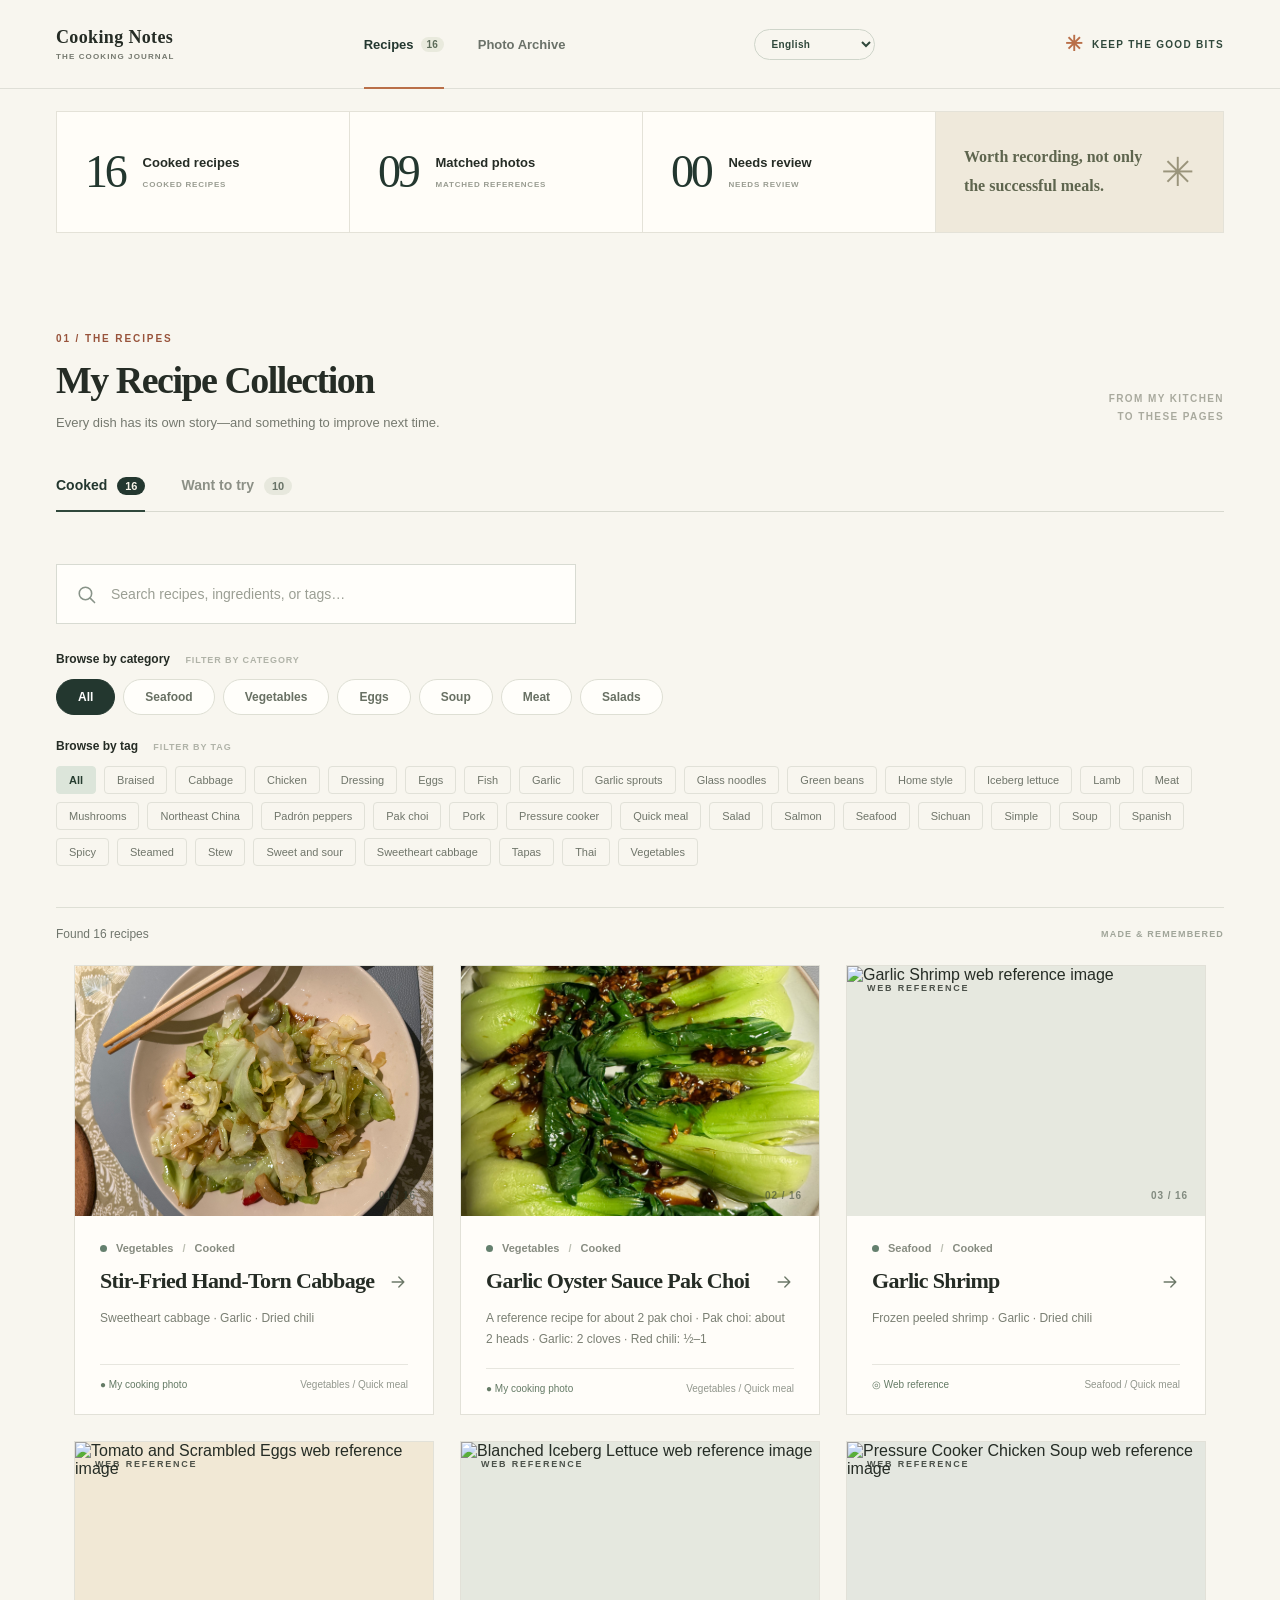
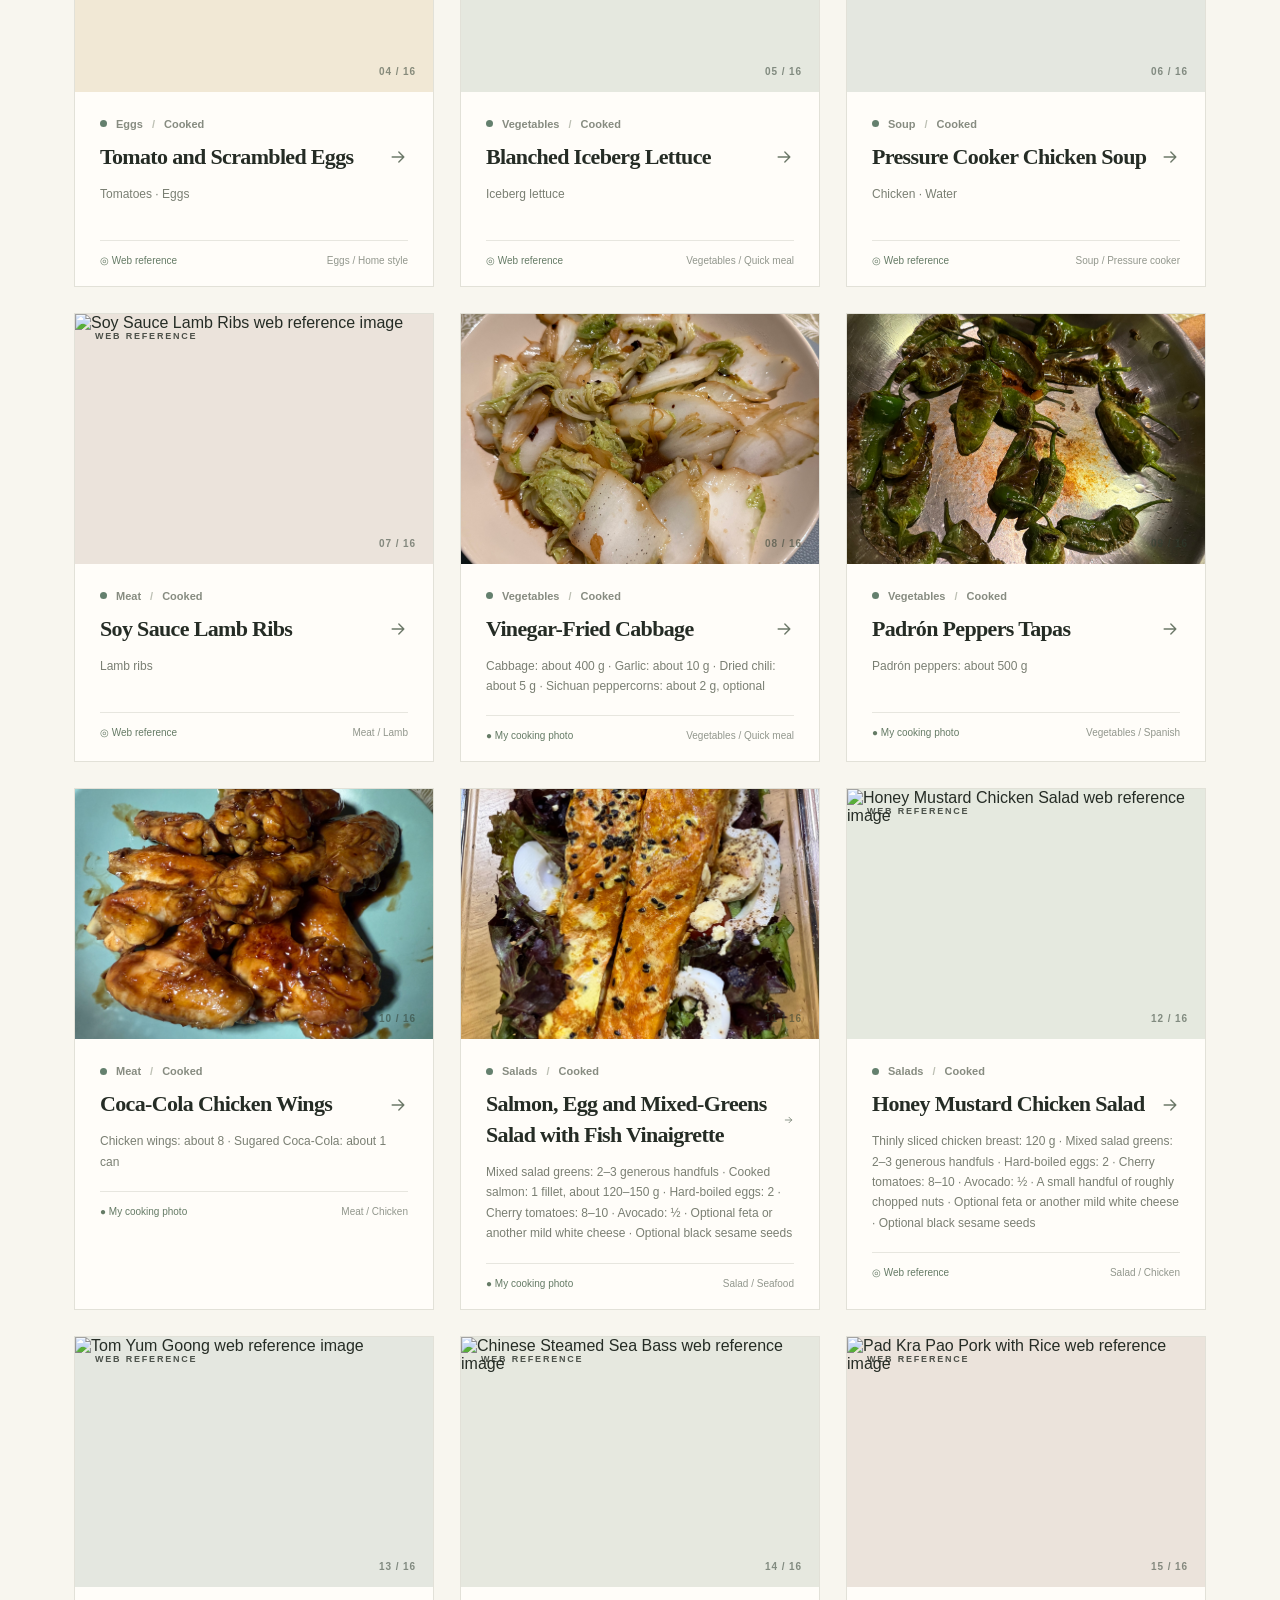
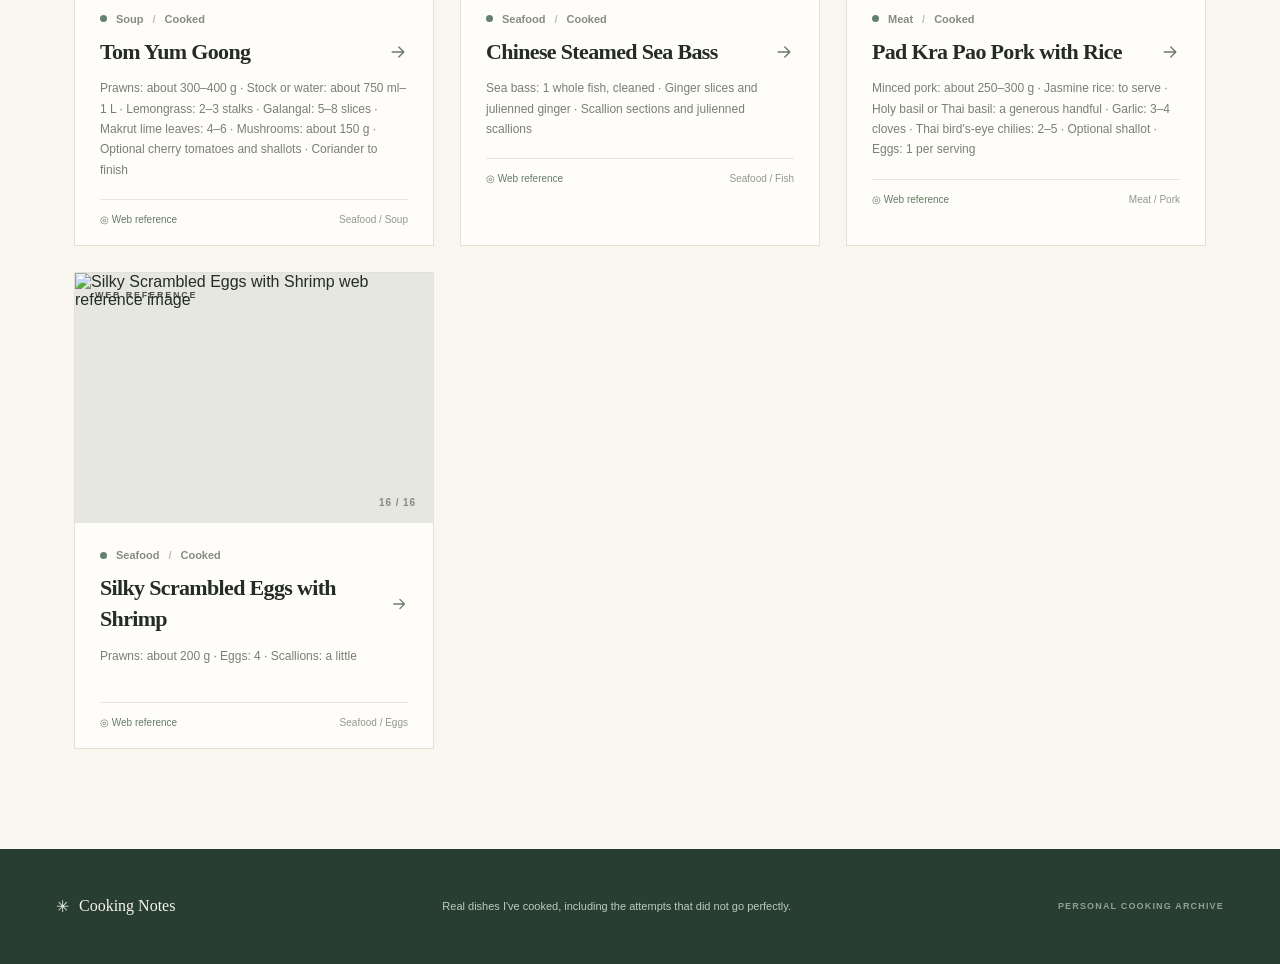
==== commit a3007f0d: "Add garlic stir-fried iceberg lettuce" ====
--- a/standalone.html
+++ b/standalone.html
@@ -32,7 +32,7 @@
 @media(max-width:760px){.recipe-grid{grid-template-columns:repeat(2,minmax(0,1fr));gap:12px;align-items:start}.recipe-card{width:100%}.card-cover{height:180px}.card-content{padding:15px 14px 14px}.card-meta{font-size:10px;gap:6px}.card-title-row{align-items:flex-start}.card-title-row h3{font-size:19px;line-height:1.3}.card-ingredients{font-size:11px;line-height:1.55;min-height:0;margin:8px 0 14px}.card-bottom{display:block;font-size:9px}.card-bottom .card-photo-status{display:block;margin-bottom:5px}}
 
 </style>
-  <script id="cookbook-data" type="application/json">{"recipes":[{"id":"hand-torn-cabbage","title":"手撕包菜","status":"cooked","cuisine":"Chinese","category":"蔬菜","tags":["vegetables","quick-meal","sweetheart-cabbage"],"cover":"../../images/photos/hand-torn-cabbage-2026-10-12.jpg","ingredients":["Sweetheart Cabbage","蒜","干辣椒"],"seasonings":[],"instructions":["包菜撕成块，洗净并充分沥干。","蒜切末，干辣椒剪段。","锅充分预热，加油。","蒜和干辣椒短暂爆香。","先放比较厚的菜梗，再放叶子。","大火快速翻炒。","最后加入生抽、醋和糖。"],"experience":["已实际做过，但上次效果不够理想。","实际炒了约 5 分钟。","菜比较嫩，但是缺少焦香。","盘底有一些水。","醋用到约 1 tbsp，可能偏多。"],"improvements":["包菜洗完充分沥干。","锅要更热。","菜太多可以分批炒。","减少频繁翻动。","尝试把炒制时间缩短到约 2–3 分钟。","醋先用 1 tsp。"],"nextSeasonings":["生抽：2 tsp","醋：1 tsp","糖：¼–½ tsp"],"notes":[],"sources":[],"filename":"recipes/cooked/hand-torn-cabbage.md","referenceImage":null,"photos":[{"originalFile":"IMG_0497.HEIC","displayFile":"hand-torn-cabbage-2026-10-12.jpg","date":"2026-10-12","identifiedAs":"手撕包菜","matchStatus":"matched","recipeId":"hand-torn-cabbage","note":"可靠匹配手撕包菜；不能仅凭照片确定是哪一次尝试。","available":true,"publicPath":"./images/photos/hand-torn-cabbage-2026-10-12.jpg"},{"originalFile":"IMG_0633.HEIC","displayFile":"hand-torn-cabbage-2026-10-29.jpg","date":"2026-10-29","identifiedAs":"手撕包菜","matchStatus":"matched","recipeId":"hand-torn-cabbage","note":"可靠匹配手撕包菜；不能仅凭照片确定是哪一次尝试。","available":true,"publicPath":"./images/photos/hand-torn-cabbage-2026-10-29.jpg"}]},{"id":"garlic-oyster-sauce-pak-choi","title":"蒜蓉蚝油 Pak Choi","status":"cooked","cuisine":"Chinese","category":"蔬菜","tags":["vegetables","quick-meal","pak-choi"],"cover":"../../images/photos/garlic-oyster-sauce-pak-choi-2026-10-25.jpg","ingredients":["参考配方约适合 2 颗 Pak Choi：","Pak Choi：约 2 颗","蒜：2 瓣","红辣椒：半根至 1 根"],"seasonings":["蚝油：1 tbsp","生抽：1 tsp","老抽：少许，可选","香油：½ tsp","玉米淀粉：¼ tsp 或更少","水：约 3 tbsp，可根据浓稠度增加"],"instructions":["Pak Choi 洗净，对半或切成四份。","菜梗先接触沸水约 10–15 秒，再将叶子放进去短暂焯熟。","捞出充分沥干。","锅中加油，将蒜和红辣椒炒香。","加入提前混合好的酱汁，稍微煮至浓稠。","浇在 Pak Choi 上。"],"experience":["已实际做过，并且拍了照片。","上次菜叶有点软。","上次酱汁偏浓，而且量稍多。"],"improvements":["缩短焯水时间。","减少玉米淀粉或增加一点水。","不需要浇太多酱汁。"],"nextSeasonings":[],"notes":[],"sources":["Khin's Kitchen — Pak Choi with Garlic Sauce（原始菜谱名称；当前记录未提供链接）"],"filename":"recipes/cooked/garlic-oyster-sauce-pak-choi.md","referenceImage":null,"photos":[{"originalFile":"IMG_0579.HEIC","displayFile":"garlic-oyster-sauce-pak-choi-2026-10-25.jpg","date":"2026-10-25","identifiedAs":"蒜蓉蚝油 Pak Choi","matchStatus":"matched","recipeId":"garlic-oyster-sauce-pak-choi","note":"可靠匹配该菜谱。","available":true,"publicPath":"./images/photos/garlic-oyster-sauce-pak-choi-2026-10-25.jpg"}]},{"id":"garlic-shrimp","title":"蒜香虾仁","status":"cooked","cuisine":"Chinese","category":"海鲜","tags":["seafood","quick-meal"],"cover":null,"ingredients":["冷冻去壳虾仁","蒜","干辣椒"],"seasonings":["生抽","蚝油","糖"],"instructions":["虾仁解冻，沥干并擦去多余水分。","蒜切末，干辣椒剪段，可以去籽。","小火用油爆香蒜末和干辣椒。","加入虾仁炒至完全熟透。","加入生抽、蚝油和少量糖，翻炒均匀。"],"experience":["已实际做过。","干辣椒去籽可以减少辣度。","蒜和干辣椒不要炒焦，否则会发苦。","冷冻虾仁需要尽量沥干水分。"],"improvements":[],"nextSeasonings":[],"notes":["上图是网络参考图，不是本人的实拍照片。"],"sources":["网络参考图来源：[The Kitchn — Garlic Butter Shrimp](https://www.thekitchn.com/garlic-butter-shrimp-265172)"],"filename":"recipes/cooked/garlic-shrimp.md","referenceImage":"https://cdn.apartmenttherapy.info/image/upload/v1784063282/k/archive/4d14d19b855023bfdb66a6a99bb9dd78fb2894a0_landscape.jpg","photos":[]},{"id":"tomato-and-eggs","title":"西红柿炒鸡蛋","status":"cooked","cuisine":"Chinese","category":"鸡蛋","tags":["eggs","home-style"],"cover":null,"ingredients":["番茄","鸡蛋"],"seasonings":["盐","糖","油"],"instructions":["鸡蛋打散，先炒至凝固，盛出来。","番茄切块，放入锅中加盐炒软。","适当压碎番茄，让它释放汁水。","加入炒好的鸡蛋。","用糖和盐调整味道。"],"experience":["已实际做过，但上次不太成功。","英国买的番茄比较硬。","番茄炒了以后仍然保持块状，很难炒出番茄汁。","加水后，最后还是变得比较干。"],"improvements":["买成熟、偏软的番茄。","番茄先单独炒 4–6 分钟。","可以盖盖子稍微焖一下。","必要时加少量番茄酱辅助出汁。"],"nextSeasonings":[],"notes":["上图是网络参考图，不是本人的实拍照片。"],"sources":["网络参考图来源：[爱料理 — 蕃茄炒蛋](https://icook.tw/recipes/59691)"],"filename":"recipes/cooked/tomato-and-eggs.md","referenceImage":"https://tokyo-kitchen.icook.network/uploads/step/cover/234334/8b9d5fb97aab0b68.jpg","photos":[]},{"id":"blanched-iceberg-lettuce","title":"白灼生菜","status":"cooked","cuisine":"Chinese","category":"蔬菜","tags":["vegetables","quick-meal","iceberg-lettuce"],"cover":null,"ingredients":["Iceberg Lettuce"],"seasonings":["蒜","蚝油","生抽","糖","油"],"instructions":["生菜洗净，适当撕开。","在沸水中短时间焯熟。","捞出沥干。","用蒜、生抽、蚝油、糖和少量水制作酱汁。","将酱汁浇在生菜上。"],"experience":["已实际做过，觉得很好吃。"],"improvements":[],"nextSeasonings":[],"notes":["上图是网络参考图，不是本人的实拍照片。"],"sources":["网络参考图来源：[DelishHomeCook — Iceberg Lettuce with Oyster Sauce](https://delishhomecook.com/2017/07/28/blanched_lettuce/)"],"filename":"recipes/cooked/blanched-iceberg-lettuce.md","referenceImage":"https://delishhomecook.files.wordpress.com/2017/07/dsc01959-small.jpg","photos":[]},{"id":"pressure-cooker-chicken-soup","title":"高压锅鸡汤","status":"cooked","cuisine":"Chinese","category":"汤","tags":["soup","pressure-cooker","simple"],"cover":null,"ingredients":["鸡","水"],"seasonings":[],"instructions":["将鸡放进高压锅。","加水。","用高压锅煮汤。以前提到过约 1 小时，但具体高压烹饪时间和模式尚未确认。"],"experience":["已实际做过。","具体调味料、鸡肉用量和高压烹饪时间尚未记录，下一次做的时候可以补充。"],"improvements":[],"nextSeasonings":[],"notes":["上图是网络参考图，不是本人的实拍照片。"],"sources":["网络参考图来源：[Wikimedia Commons — Chinese Food - Chicken Soup](https://commons.wikimedia.org/wiki/File:Chinese_Food_-_Chicken_Soup.JPG)（CC BY-SA 3.0）"],"filename":"recipes/cooked/pressure-cooker-chicken-soup.md","referenceImage":"https://upload.wikimedia.org/wikipedia/commons/4/47/Chinese_Food_-_Chicken_Soup.JPG","photos":[]},{"id":"soy-sauce-lamb-ribs","title":"酱油羊排","status":"cooked","cuisine":"Chinese","category":"肉类","tags":["meat","lamb","home-style"],"cover":null,"ingredients":["羊排"],"seasonings":["酱油"],"instructions":[],"experience":["已实际做过。","这道菜是自己随意调制的酱油风味，不是严格按照某个中餐菜谱做的。"],"improvements":[],"nextSeasonings":[],"notes":["上图是网络参考图，不是本人的实拍照片；图片展示的是相近的红烧羊排风格，不代表这道菜的实际成品。"],"sources":["网络参考图来源：[搜狐 — 红烧羊肉/羊排相关图片](https://www.sohu.com/a/840072712_121106832)"],"filename":"recipes/cooked/soy-sauce-lamb-ribs.md","referenceImage":"https://q7.itc.cn/q_70/images03/20241220/396b5f5ba7764e2a8b6789eb6a0640f6.jpeg","photos":[]},{"id":"vinegar-braised-cabbage","title":"醋溜白菜","status":"cooked","cuisine":"Chinese","category":"蔬菜","tags":["vegetables","quick-meal","cabbage"],"cover":"../../images/photos/stir-fried-cabbage-vegetable-review-2026-10-15.jpg","ingredients":["白菜／大白菜：约 400 g","蒜：约 10 g","干辣椒：约 5 g","花椒：约 2 g，可选"],"seasonings":["陈醋：约 20 ml","生抽：约 10 ml","白砂糖：约 5 g","盐：约 3 g","食用油：约 25 ml"],"instructions":["将白菜帮和叶分开；白菜帮斜切成片，白菜叶撕成大块。","锅烧热加油，放入花椒小火炸香后捞出。","加入干辣椒段和蒜片，短暂爆香。","转大火，先加入白菜帮快速翻炒约 1 分钟，再加入白菜叶翻炒约 30 秒。","沿锅边淋入陈醋，快速翻炒。","加入生抽、糖和盐，翻炒均匀后立即出锅。"],"experience":["已实际做过，并拍了照片。"],"improvements":["下次改进尚未记录。公开参考做法强调大火快炒、帮叶分开，以减少出水并保持脆感；是否适合下一次实际尝试，之后再记录。"],"nextSeasonings":[],"notes":["上面的用量和步骤是根据公开常见做法整理的参考版本，不代表 2026-10-15 这次照片对应的确切用量或步骤。"],"sources":["醋溜白菜参考做法：[理科生下厨房](https://scicook.com/recipes/vinegar-cabbage/)"],"filename":"recipes/cooked/vinegar-braised-cabbage.md","referenceImage":null,"photos":[{"originalFile":"IMG_0504.HEIC","displayFile":"stir-fried-cabbage-vegetable-review-2026-10-15.jpg","date":"2026-10-15","identifiedAs":"醋溜白菜","matchStatus":"matched","recipeId":"vinegar-braised-cabbage","note":"用户确认这是醋溜白菜。","available":true,"publicPath":"./images/photos/stir-fried-cabbage-vegetable-review-2026-10-15.jpg"}]},{"id":"padron-peppers-tapas","title":"Padrón Peppers Tapas","status":"cooked","cuisine":"Spanish","category":"蔬菜","tags":["vegetables","spanish","tapas","padron-peppers"],"cover":"../../images/photos/pan-fried-green-peppers-review-2026-10-17.jpg","ingredients":["Padrón peppers：约 500 g"],"seasonings":["西班牙橄榄油：适量（公开参考版本约 300 ml）","海盐片：适量"],"instructions":["Padrón peppers 洗净，并充分沥干水分。","锅中加入橄榄油并充分加热。","放入辣椒，煎炸至表皮起泡并呈金黄色。","捞出沥去多余油分，装盘后撒上海盐，趁热食用。"],"experience":["已实际做过，并拍了照片。","这道菜是西班牙 tapas。"],"improvements":[],"nextSeasonings":[],"notes":["上面的用量和步骤是根据西班牙常见 tapas 做法整理的参考版本，不代表 2026-10-17 这次照片对应的确切用量或步骤。"],"sources":["Padrón peppers 参考做法：[Foods and Wines from Spain](https://www.foodswinesfromspain.com/en/fws-academy/recipes/2017/october/padron-peppers)"],"filename":"recipes/cooked/padron-peppers-tapas.md","referenceImage":null,"photos":[{"originalFile":"IMG_0531.HEIC","displayFile":"pan-fried-green-peppers-review-2026-10-17.jpg","date":"2026-10-17","identifiedAs":"Padrón Peppers Tapas","matchStatus":"matched","recipeId":"padron-peppers-tapas","note":"用户确认这是西班牙 Padrón peppers tapas。","available":true,"publicPath":"./images/photos/pan-fried-green-peppers-review-2026-10-17.jpg"}]},{"id":"coca-cola-chicken-wings","title":"可乐鸡翅","status":"cooked","cuisine":"Chinese","category":"肉类","tags":["meat","chicken","home-style"],"cover":"../../images/photos/soy-glazed-chicken-review-2026-10-25.jpg","ingredients":["鸡翅：约 8 只","含糖可乐：约 1 罐"],"seasonings":["盐：适量","料酒：约 1 tbsp","生抽：约 10 ml","老抽：约 5–7 ml","姜片：约 5 片","桂皮：半支至 1 支，可选","八角：可选"],"instructions":["在鸡翅两面划刀或扎孔，帮助入味；可用料酒和老抽腌制约 30 分钟至 2 小时。","鸡翅冷水下锅，可加入姜片；煮开并撇去浮沫后捞出，用温水冲净并擦干。","锅烧热，将鸡翅小火煎至两面金黄。","加入可乐、料酒、生抽、老抽和可选的桂皮、八角；液体以接近没过鸡翅为宜。","小火炖煮至鸡翅熟透、汤汁明显减少。","转大火收汁，让浓稠酱汁裹在鸡翅表面；最后按需要补盐。"],"experience":["已实际做过，并拍了照片。"],"improvements":[],"nextSeasonings":[],"notes":["上面的用量和步骤是根据公开常见做法整理的参考版本，不代表 2026-10-25 这次照片对应的确切用量或步骤。"],"sources":["可乐鸡翅参考做法：[下厨房](https://m.xiachufang.com/recipe/1000229/)","可乐鸡翅常见做法概述：[维基百科](https://zh.wikipedia.org/wiki/可乐鸡翅)"],"filename":"recipes/cooked/coca-cola-chicken-wings.md","referenceImage":null,"photos":[{"originalFile":"IMG_0581.HEIC","displayFile":"soy-glazed-chicken-review-2026-10-25.jpg","date":"2026-10-25","identifiedAs":"可乐鸡翅","matchStatus":"matched","recipeId":"coca-cola-chicken-wings","note":"用户确认这是可乐鸡翅。","available":true,"publicPath":"./images/photos/soy-glazed-chicken-review-2026-10-25.jpg"}]},{"id":"fish-vinaigrette","title":"三文鱼鸡蛋混合生菜沙拉（Fish Vinaigrette）","status":"cooked","cuisine":"Western","category":"沙拉","tags":["salad","seafood","salmon","simple"],"cover":"../../images/photos/fish-vinaigrette-1.jpg","ingredients":["混合生菜：2–3 大把，例如绿叶生菜和红叶生菜","熟三文鱼：1 片，约 120–150 g，简单调味后掰成大块","水煮蛋：2 个，对半或切成四块","樱桃番茄：8–10 个，对半切开","牛油果：½ 个，切片或切丁","可选：少量菲达奶酪或其他味道温和的白奶酪","可选：黑芝麻，最后撒上"],"seasonings":["特级初榨橄榄油：3 份","醋：1 份","盐：适量","黑胡椒：适量","意大利综合香料：适量"],"instructions":["制作油醋汁：将橄榄油、醋、盐、黑胡椒和意大利综合香料放入一个最小的透明密封容器中，盖紧后摇匀。","组合沙拉：把混合生菜放入大盘，加入樱桃番茄和牛油果，再摆上三文鱼和水煮蛋。","完成：按喜好加入奶酪和黑芝麻。再次摇匀油醋汁，淋在沙拉上后立即食用。"],"experience":["已实际做过，并拍下了两张成品照片。"],"improvements":[],"nextSeasonings":[],"notes":[],"sources":[],"filename":"recipes/cooked/fish-vinaigrette.md","referenceImage":null,"photos":[{"originalFile":"fish-vinaigrette-1.jpg","displayFile":"fish-vinaigrette-1.jpg","date":"日期未记录","identifiedAs":"三文鱼鸡蛋混合生菜沙拉","matchStatus":"matched","recipeId":"fish-vinaigrette","note":"随鱼汁油醋汁菜谱提供的个人实拍照片。","available":true,"publicPath":"./images/photos/fish-vinaigrette-1.jpg"},{"originalFile":"fish-vinaigrette-2.jpg","displayFile":"fish-vinaigrette-2.jpg","date":"日期未记录","identifiedAs":"三文鱼鸡蛋混合生菜沙拉","matchStatus":"matched","recipeId":"fish-vinaigrette","note":"随鱼汁油醋汁菜谱提供的个人实拍照片。","available":true,"publicPath":"./images/photos/fish-vinaigrette-2.jpg"}]},{"id":"honey-mustard-chicken-salad-sauce","title":"蜂蜜芥末鸡肉沙拉","status":"cooked","cuisine":"Western","category":"沙拉","tags":["salad","chicken","dressing","simple"],"cover":null,"ingredients":["薄切鸡胸肉：120 g，可以使用超市购买的熟鸡肉片，或将熟鸡胸肉切薄","混合生菜：2–3 大把，例如绿叶生菜和红叶生菜","水煮蛋：2 个，对半或切成四块","樱桃番茄：8–10 个，对半切开","牛油果：½ 个，切片或切丁","坚果：一小把，粗略切碎，例如杏仁、核桃或腰果","可选：少量菲达奶酪或其他味道温和的白奶酪","可选：黑芝麻，最后撒上"],"seasonings":["特级初榨橄榄油：1 tbsp（15 ml）","第戎芥末：1 tbsp（15 g）；也可以用 2 tsp 第戎芥末加 1 tsp 粒粒芥末增加口感","蜂蜜：2 tsp（10 ml）","苹果醋或新鲜柠檬汁：1 tsp（5 ml），用来平衡甜味并帮助乳化","细海盐：1 小撮","现磨黑胡椒：1 小撮","可选：极少量蒜粉或一小撮切碎的新鲜细香葱"],"instructions":["准备鸡肉：如果使用生鸡胸肉，用盐和胡椒调味，彻底煮熟后稍微静置，再切成薄片；如果使用现成的熟鸡肉片，可直接使用。","混合酱汁底：在小碗中将芥末、蜂蜜、醋（或柠檬汁）、盐和黑胡椒搅拌至完全顺滑。","乳化橄榄油：一边快速搅拌，一边慢慢将橄榄油细细地倒入芥末混合物中，直到酱汁变得有光泽并稍微变稠。","调整浓稠度：尝味后按需要调整。如果想让酱汁更适合淋在嫩叶上，可以加入 ½ tsp 温水搅匀。","组合沙拉：把生菜、樱桃番茄和牛油果放入碗中，摆上水煮蛋、薄切鸡肉和坚果，再加入可选的奶酪和黑芝麻。","拌匀后食用：将一半酱汁拌入鸡肉，另一半在上桌前立即淋到生菜上。"],"experience":[],"improvements":[],"nextSeasonings":[],"notes":["这个配方按 120 g 鸡肉计算，大约可得到 2½ tbsp 乳化酱汁，足够拌鸡肉并调味一份配菜沙拉。","如果使用生鸡肉，可以在煎好后转小火，在锅中加入 1 tbsp 酱汁，让鸡肉裹上酱汁并轻微焦糖化 30–45 秒；剩下的酱汁冷拌沙拉。","网络参考图只用于帮助想象成品，不是个人实拍照片。"],"sources":["参考做法与图片来源：[Savory Spiral — Honey Mustard Chicken Salad](https://savoryspiral.com/honey-mustard-chicken-salad-fresh-and-tasty-delight/)"],"filename":"recipes/cooked/honey-mustard-chicken-salad-sauce.md","referenceImage":"https://cdn.savoryspiral.com/images/4fbd47ed-cafc-4850-a252-42136aacfcce_3a17056e.webp","photos":[]},{"id":"red-braised-pork","title":"红烧肉","status":"to-try","cuisine":"Chinese","category":"其他","tags":["meat","pork","braised","home-style"],"cover":null,"ingredients":["五花肉：约 500 g，切成 3–4 cm 方块","姜：约 5 片","葱：2–3 段"],"seasonings":["冰糖：约 25–30 g","生抽：约 2 tbsp","老抽：约 1 tbsp，用于上色，可按颜色减少","料酒或绍兴酒：约 2 tbsp","八角：1–2 个","桂皮：1 小段，可选","水：足量，接近没过猪肉","盐：最后按味道调整"],"instructions":["五花肉冷水下锅，加入少量姜片，煮开后撇去浮沫，捞出并擦干。","锅中少油，将五花肉各面煎至微微金黄，先盛出。","锅中留少量油，加入冰糖，小火加热至融化并呈琥珀色；不要炒焦。","放回五花肉，加入姜、葱、八角和桂皮，翻匀上色。","加入生抽、老抽和料酒，再加入足量热水。","煮开后转小火，盖盖炖约 60–90 分钟，直到肉变软。","打开锅盖转中高火收汁，尝味后再决定是否加盐。"],"experience":[],"improvements":[],"nextSeasonings":[],"notes":["这是一个典型的红烧肉参考版本，实际用量和炖煮时间等做过后再记录。","网络参考图只用于帮助想象成品，不是个人实拍照片。"],"sources":["参考做法：[TravelChinaGuide — Red Braised Pork](https://www.travelchinaguide.com/tour/food/chinese-cooking/stewed-pork.htm)"],"filename":"recipes/cooked/red-braised-pork.md","referenceImage":"https://imgs.shanghaifoodmenu.com/uploads/images/202606/shanghai_braised_pork_belly_1200.webp","photos":[]},{"id":"dongbei-chicken-mushroom-stew","title":"小鸡炖蘑菇","status":"to-try","cuisine":"Chinese","category":"其他","tags":["meat","chicken","mushrooms","stew","home-style"],"cover":null,"ingredients":["鸡块：约 700 g，可用鸡腿、鸡翅或带骨鸡块","干榛蘑：约 30 g；也可以用干香菇替代","姜：约 5 片","葱：2–3 段"],"seasonings":["生抽：约 2 tbsp","老抽：约 1 tsp，可选","料酒：约 1 tbsp","八角：1 个","香叶：1–2 片，可选","盐：适量","水或泡蘑菇的水：足量"],"instructions":["干蘑菇提前泡软，洗净并保留清澈的泡蘑菇水。","鸡块冷水下锅，煮开后撇去浮沫，捞出并冲洗干净。","锅中加油，放入姜片和葱段炒香，再加入鸡块翻炒至表面略微上色。","加入生抽、老抽、料酒、八角和香叶，翻炒均匀。","倒入泡蘑菇水或热水，加入蘑菇；煮开后转小火，盖盖炖约 30–45 分钟。","鸡肉变软后开盖收汁，按味道加盐，趁热食用。"],"experience":[],"improvements":[],"nextSeasonings":[],"notes":["小鸡炖蘑菇是东北风味炖菜，传统上常用榛蘑；买不到时可用香菇等干蘑菇替代。","这是一个典型参考版本，实际鸡肉部位、蘑菇种类和时间等做过后再记录。","网络参考图不是个人实拍照片。"],"sources":["参考背景：[人民网 — 小鸡炖蘑菇](https://health.people.com.cn/n1/2018/0707/c14739-30132623.html)","参考做法：[DayDayCook — 小鸡炖蘑菇](https://www.daydaycook.com/zh-Hans/recipe/braised-chicken-with-mushroom-and-noodle)"],"filename":"recipes/cooked/dongbei-chicken-mushroom-stew.md","referenceImage":"https://i2.kknews.cc/0rTuV5ugw5jUWA5qflm4zohzGCY-Gmjfb1s8lgKV_40/0.jpg","photos":[]},{"id":"chicken-glass-noodle-stew","title":"鸡肉炖粉条","status":"to-try","cuisine":"Chinese","category":"其他","tags":["meat","chicken","glass-noodles","stew","home-style"],"cover":null,"ingredients":["鸡腿或鸡块：约 500 g","粉条：约 100 g，提前泡软","姜：约 5 片","蒜：2 瓣，可选","葱：2–3 段"],"seasonings":["生抽：约 2 tbsp","老抽：约 1 tsp，可选","料酒：约 1 tbsp","八角：1 个，可选","盐：适量","黑胡椒：适量","水或鸡汤：足量"],"instructions":["粉条按包装说明泡软；如果很长，可以剪成适合入口的长度。","鸡块擦干，锅中加油，将鸡块煎至表面微微金黄。","加入姜、蒜、葱和八角，炒出香味。","加入生抽、老抽和料酒，翻炒均匀后倒入热水或鸡汤。","煮开后转小火，盖盖炖至鸡肉基本熟透，约 25–35 分钟。","加入泡软的粉条，再炖约 5–10 分钟，直到粉条吸收汤汁但仍有弹性。","尝味后用盐和黑胡椒调整，趁热食用。"],"experience":[],"improvements":[],"nextSeasonings":[],"notes":["粉条要最后加入，避免长时间炖煮后过度吸水或变碎。","这是一个家常参考版本，实际鸡肉部位、粉条种类和调味比例等做过后再记录。","网络参考图不是个人实拍照片。"],"sources":["参考做法：[美食天下 — 鸡肉炖粉条](https://home.meishichina.com/recipe-423650.html)"],"filename":"recipes/cooked/chicken-glass-noodle-stew.md","referenceImage":"https://tukuimg.bdstatic.com/processed/061ba6143cc326d3266fec0536bf7b3d.jpeg%40s_0%2Cw_800%2Ch_1000%2Cq_80","photos":[]},{"id":"gambas-al-ajillo","title":"蒜香油浸虾（Gambas al Ajillo）","status":"to-try","cuisine":"Spanish","category":"其他","tags":["seafood","spanish","tapas","garlic","quick-meal"],"cover":null,"ingredients":["去壳虾仁：约 250–300 g，尽量擦干","特级初榨橄榄油：约 100–150 ml，要能在小锅中形成明显油层","蒜：4–6 瓣，切薄片","干辣椒：1–2 根，剪段或切圈","欧芹：少量，切碎，可选"],"seasonings":["盐：适量","黑胡椒：少量，可选","柠檬汁：少量，可选"],"instructions":["虾仁解冻后充分擦干；如果使用带壳虾，可以保留尾部或虾头增加风味。","在小铸铁锅或浅锅中加入橄榄油和蒜片，小火慢慢加热，让蒜释放香味但不要变焦。","加入干辣椒，继续加热片刻。","转中高火加入虾仁，加盐，快速翻动，直到虾仁变粉红并刚好熟透，通常每面约 1–2 分钟。","撒上欧芹，按喜好加少量柠檬汁，连同热油一起上桌，配面包蘸油食用。"],"experience":[],"improvements":[],"nextSeasonings":[],"notes":["你描述的“几个虾仁在一锅油里”的西班牙 tapas 很可能就是 Gambas al Ajillo，也叫 Spanish garlic prawns。","这道菜的重点是橄榄油、蒜和虾；虾不要煮太久，否则会变老。","网络参考图不是个人实拍照片。"],"sources":["参考背景：[Wikipedia — Gambas al Ajillo](https://en.wikipedia.org/wiki/Gambas_al_ajillo)","参考做法：[Table & Traditions — Gambas al Ajillo](https://www.tableandtraditions.com/recipes/gambas-al-ajillo)"],"filename":"recipes/cooked/gambas-al-ajillo.md","referenceImage":"https://dynamic-media-cdn.tripadvisor.com/media/photo-o/2e/52/a5/af/caption.jpg?h=1100&s=1&w=1100","photos":[]},{"id":"dry-fried-green-beans","title":"干煸四季豆","status":"to-try","cuisine":"Chinese","category":"其他","tags":["vegetables","green-beans","sichuan","spicy","quick-meal"],"cover":null,"ingredients":["四季豆：约 400–500 g，去两头并掰成段","猪肉末：约 100 g，可选","蒜：3–4 瓣，切末","姜：少量，切末，可选","干辣椒：4–6 根，剪段","花椒：少量"],"seasonings":["食用油：适量","生抽：约 1 tbsp","料酒：约 1 tsp，可选","糖：½ tsp，可选","盐：适量","碎米芽菜：少量，可选"],"instructions":["四季豆洗净后充分擦干或沥干，掰成段；水分太多容易溅油，也不容易煸出皱皮。","锅中加入比平时炒菜稍多的油，放入四季豆，中火煸炒至表面起皱、出现小焦斑，内部刚好熟透，盛出备用。","锅中留少量油，小火炒香花椒和干辣椒，再加入蒜末和姜末。","如果使用猪肉末，加入后炒至变色并略微焦香；可选加入米芽菜。","放回四季豆，加入生抽、料酒、糖和盐，大火快速翻匀。","炒至表面干爽、香味融合后立即出锅。"],"experience":[],"improvements":[],"nextSeasonings":[],"notes":["“干煸”的关键是先把四季豆煸到起皱并减少水分，再加入香料和调味料。","四季豆必须彻底加热至熟透，不要只追求表面焦香。","网络参考图不是个人实拍照片。"],"sources":["参考做法：[TravelChinaGuide — Sichuan Dry-fried Green Beans](https://www.travelchinaguide.com/tour/food/chinese-cooking/dryfried-green-beans.htm)"],"filename":"recipes/cooked/dry-fried-green-beans.md","referenceImage":"https://dw-media.tkww.hk/epaper/wwp/20221108/TXT_JPG/a17a10.jpg","photos":[]},{"id":"twice-cooked-pork","title":"回锅肉","status":"to-try","cuisine":"Chinese","category":"其他","tags":["meat","pork","sichuan","spicy","home-style"],"cover":null,"ingredients":["带皮五花肉：约 400–500 g","蒜苗：约 100–150 g，切段","姜：几片","葱：2–3 段","花椒：少量"],"seasonings":["郫县豆瓣酱：约 1 tbsp","豆豉：约 1 tsp，可选","生抽：约 1 tsp","料酒：约 1 tbsp","糖：½ tsp，可选","干辣椒：少量，可选"],"instructions":["五花肉整块冷水下锅，加入姜、葱和花椒，煮至刚刚熟透；捞出放凉后切成尽可能薄的片。","锅中不必加太多油，放入肉片，中火煸炒至边缘微卷并释放出油脂。","将肉片拨到一边，利用锅中的油炒香豆瓣酱、豆豉和干辣椒。","加入生抽、料酒和糖，翻炒使肉片均匀裹上红亮的酱汁。","先加入蒜苗较硬的茎段翻炒，再加入叶子，大火快速炒至断生。","立即出锅，配米饭食用。"],"experience":[],"improvements":[],"nextSeasonings":[],"notes":["回锅肉的核心是“先煮后炒”：肉片要薄，先把油脂煸出，再用豆瓣酱和蒜苗完成第二次烹调。","这是一个典型川菜参考版本，具体辣度和油量做过后再记录。","网络参考图不是个人实拍照片。"],"sources":["参考做法：[TravelChinaGuide — Twice Cooked Pork](https://www.travelchinaguide.com/tour/food/chinese-cooking/twice-cooked-pork.htm)"],"filename":"recipes/cooked/twice-cooked-pork.md","referenceImage":"https://chinawondersguide.com/uploads/76/a/c4f2ca20bcb0d46ec7507a6e055c36e7be9cc.jpeg","photos":[]},{"id":"hunan-stir-fried-pork","title":"小炒肉","status":"to-try","cuisine":"Chinese","category":"其他","tags":["meat","pork","spicy","home-style","quick-meal"],"cover":null,"ingredients":["猪肉：约 300–400 g，可用五花肉和瘦肉混合，切薄片","青椒或湖南椒：约 150–200 g，切斜片","蒜：2–3 瓣，切片或切末","姜：少量，可选","葱：少量，可选"],"seasonings":["生抽：约 1 tbsp","老抽：½ tsp，可选","蚝油：约 1 tsp，可选","料酒：约 1 tsp","盐：适量","糖：少量，可选","食用油：适量"],"instructions":["猪肉切成薄片；如果使用较瘦的肉，可以用少量生抽和料酒抓匀，静置片刻。","青椒洗净擦干，切成斜片；锅要充分预热。","先下猪肉片，中高火翻炒至变色并略微焦香；如果使用五花肉，煸出多余油脂。","加入蒜、姜和葱，快速炒香。","加入青椒，保持大火翻炒至表面出现轻微焦斑但仍有口感。","加入生抽、老抽、蚝油、料酒、盐和可选的糖，快速翻匀后立即出锅。"],"experience":[],"improvements":[],"nextSeasonings":[],"notes":["小炒肉通常突出猪肉香和辣椒香；辣椒不要炒得过软，表面有轻微起泡或焦斑会更香。","这是一个家常湖南风味参考版本，肉的部位和辣椒品种可以按实际购买情况调整。","网络参考图不是个人实拍照片。"],"sources":["参考背景与做法：[DayDayCook — 农家小炒肉](https://www.daydaycook.com/zh-Hans/recipe/hometown-stir-fried-pork)"],"filename":"recipes/cooked/hunan-stir-fried-pork.md","referenceImage":"https://res.cloudinary.com/dxocatyhb/image/upload/ar_16%3A9%2Cc_fit%2Cw_1000/v1732982664/stir-fried-pork-with-peppers.webp","photos":[]},{"id":"tom-yum-goong","title":"冬阴功","status":"cooked","cuisine":"Thai","category":"汤","tags":["seafood","soup","thai","spicy","simple"],"cover":null,"ingredients":["虾：约 300–400 g，去壳去虾线；虾壳可留作熬汤","高汤或水：约 750 ml–1 L","香茅：2–3 根，拍裂切段","南姜：约 5–8 片","青柠叶：4–6 片，撕开","蘑菇：约 150 g","小番茄：6–8 个，对半切开，可选","红葱头：2–3 个，可选","香菜：少量，出锅装饰"],"seasonings":["鱼露：约 2 tbsp，按口味调整","青柠汁：约 3–4 tbsp，最后加入","泰国小米椒：适量，拍碎或切段","泰式辣椒膏（Nam Prik Pao）：约 1 tsp，可选","棕榈糖或白糖：少量，可选","盐：适量"],"instructions":["如果保留虾壳，可以先用少量油炒香，再加入水或高汤煮出底味；也可以直接使用现成高汤。","加入香茅、南姜、青柠叶、红葱头和辣椒，煮 3–4 分钟，让香味进入汤中。","加入蘑菇和番茄，煮至刚刚变软。","加入鱼露和可选的辣椒膏、糖，搅匀后尝味。","加入虾，煮到虾变粉红、刚好熟透，通常只需要约 1–2 分钟。","关火后加入青柠汁，撒上香菜；最后用鱼露、酸度和辣度调整平衡。"],"experience":[],"improvements":[],"nextSeasonings":[],"notes":["青柠汁最后关火后加入，可以更好地保留酸味和香气。","这份记录是典型冬阴功参考版本；没有个人实拍照片。"],"sources":["参考做法：[SBS Food — Tom Yum Goong](https://www.sbs.com.au/food/the-cook-up-with-adam-liaw/recipe/tom-yum-goong/cnubotmaz)"],"filename":"recipes/cooked/tom-yum-goong.md","referenceImage":"https://topthairealty.com/storage/39/content-2-top-10-thai-street-foods-you-must-try-4-tom-yum-goong-soup-with-fresh-herbs-2025-10-17-06-52-28.png","photos":[]},{"id":"steamed-sea-bass","title":"清蒸鲈鱼","status":"cooked","cuisine":"Chinese","category":"海鲜","tags":["seafood","fish","steamed","simple"],"cover":null,"ingredients":["鲈鱼：1 条，处理干净","姜：数片，另切少量姜丝","葱：数段，另切少量葱丝"],"seasonings":["蒸鱼豉油：约 1–2 tbsp，按鱼的大小调整","食用油：约 2 tbsp，用于最后淋热油","料酒：少量，可选","盐：少量，可选"],"instructions":["鲈鱼处理干净，在鱼身两面各划几刀；用少量盐和料酒简单腌几分钟后擦干。","盘中铺姜片和葱段，放上鲈鱼，再在鱼身上放少量姜片。","水烧开后上锅，大火蒸约 8–12 分钟，具体时间根据鱼的大小调整。","用筷子插入鱼身最厚处确认已经熟透，取出后倒掉盘中蒸出的水分和姜葱。","换上姜丝和葱丝，沿盘边淋入蒸鱼豉油。","将食用油烧至冒烟或明显变热，均匀淋在葱姜丝上，立即食用。"],"experience":[],"improvements":[],"nextSeasonings":[],"notes":["清蒸鲈鱼的重点是鱼要新鲜、蒸锅水要先烧开，并避免蒸得过久。","这份记录是典型家常参考版本；没有个人实拍照片。"],"sources":["参考做法：[Woks of Love — Authentic Steamed Sea Bass](https://woksoflove.com/authentic-steamed-sea-bass-qing-zheng-lu-yu-15-minute-recipe/)"],"filename":"recipes/cooked/steamed-sea-bass.md","referenceImage":"https://tokyo-kitchen.icook.network/uploads/step/cover/1300978/b25caedd47065c93.jpg","photos":[]},{"id":"pad-kra-pao-pork","title":"泰式打抛猪饭","status":"cooked","cuisine":"Thai","category":"肉类","tags":["meat","pork","thai","spicy","quick-meal"],"cover":null,"ingredients":["猪肉末：约 250–300 g","茉莉香米饭：适量","打抛叶或圣罗勒：一大把；买不到时可用泰国罗勒作为替代","蒜：3–4 瓣，切碎","泰国小米椒：2–5 根，切碎，按辣度调整","红葱头：1–2 个，切片，可选","鸡蛋：每份 1 个"],"seasonings":["生抽：约 1 tbsp","鱼露：约 1 tbsp","蚝油：约 1 tsp","糖：½–1 tsp","清水：少量，用于调开酱汁","食用油：煎蛋和炒肉使用"],"instructions":["将生抽、鱼露、蚝油、糖和少量清水混合成酱汁。","锅中加入比平时煎蛋稍多的油，煎鸡蛋至边缘酥脆、蛋白凝固而蛋黄仍可保持流心，盛出备用。","用锅中余油炒香蒜、辣椒和红葱头。","加入猪肉末，大火翻炒并压散，炒至变色并略微焦香。","倒入酱汁，继续翻炒至汤汁基本收干并裹住肉末。","关火后加入打抛叶或罗勒叶，利用余温炒至刚刚萎缩。","将打抛猪盖在米饭上，放上煎蛋立即食用。"],"experience":[],"improvements":[],"nextSeasonings":[],"notes":["你描述的“猪肉、很辣的酱、米饭和煎蛋”就是泰国常见的 Pad Kra Pao（打抛饭）组合。","这份记录是典型猪肉版本；没有个人实拍照片。"],"sources":["参考做法：[Kitchen Stories — Pad Kra Pao](https://www.kitchenstories.com/en/recipes/pad-kra-pao-thai-holy-basil-and-pork-stir-fry)"],"filename":"recipes/cooked/pad-kra-pao-pork.md","referenceImage":"https://www.cooking-therapy.com/wp-content/uploads/2024/02/Pad-Kra-Pao-10-683x1024.jpg","photos":[]},{"id":"stir-fried-garlic-sprouts","title":"清炒蒜苗","status":"to-try","cuisine":"Chinese","category":"蔬菜","tags":["vegetables","garlic-sprouts","simple","quick-meal"],"cover":null,"ingredients":["蒜苗：约 300–400 g，洗净切段","蒜：1 瓣，可选"],"seasonings":["食用油：适量","盐：适量","生抽：少量，可选","糖：一小撮，可选"],"instructions":["蒜苗洗净并充分沥干，把较粗的根部和嫩叶分开。","锅充分预热后加油，先放蒜苗根部，大火快速翻炒。","根部开始变软后加入叶子和可选的蒜末，继续翻炒至颜色鲜亮、刚好断生。","加盐调味；按喜好加入少量生抽和糖，立即出锅。"],"experience":[],"improvements":[],"nextSeasonings":[],"notes":["这是一个简单的参考版本；实际炒制时间和个人喜欢的软硬程度等做过后再记录。","目前还没有个人实拍照片。"],"sources":["参考做法与图片来源：[烂磁头 — 清炒蒜苗](https://blog.lancitou.net/gap-year-in-australia-d49/)"],"filename":"recipes/cooked/stir-fried-garlic-sprouts.md","referenceImage":"https://i.imgur.com/65tZM0jl.jpg","photos":[]},{"id":"silky-eggs-with-shrimp","title":"滑蛋虾仁","status":"cooked","cuisine":"Chinese","category":"海鲜","tags":["seafood","eggs","simple","quick-meal"],"cover":null,"ingredients":["虾仁：约 200 g，去壳去虾线","鸡蛋：4 个","葱花：少量"],"seasonings":["盐：½ tsp 左右，按口味调整","白胡椒：少量","料酒：1 tsp，可选","玉米淀粉：1 tsp，用于调滑蛋水","水或高汤：1–2 tbsp","食用油：适量"],"instructions":["虾仁洗净并充分擦干，用少量盐、白胡椒和料酒抓匀；可以加入一小撮淀粉帮助保持嫩度。","鸡蛋打散，加入少量盐、葱花、玉米淀粉和水或高汤，搅拌均匀。","锅充分预热，加少量油将虾仁快速炒至变色、接近熟透，先盛出。","锅中补少量油，倒入蛋液和虾仁；蛋液开始凝固时，用锅铲从底部轻轻推叠，不要频繁翻碎。","蛋液刚刚凝固、仍然湿润时立即关火并出锅，利用余温完成熟化。"],"experience":[],"improvements":[],"nextSeasonings":[],"notes":["滑蛋的关键是蛋液刚凝固就出锅，不要炒到完全干透。","这份记录是典型粤式家常参考版本；没有个人实拍照片。"],"sources":["参考做法：[The Woks of Life — Shrimp and Eggs, Cantonese-Style](https://thewoksoflife.com/shrimp-and-eggs/)"],"filename":"recipes/cooked/silky-eggs-with-shrimp.md","referenceImage":"https://cdn.sanity.io/images/2r0kdewr/production/11d84597388afd32c75286c120dc5f851388cbcf-1000x667.jpg?fm=webp&q=50&w=600","photos":[]},{"id":"guo-bao-rou","title":"锅包肉","status":"to-try","cuisine":"Chinese","category":"肉类","tags":["meat","pork","northeast","sweet-sour","home-style"],"cover":null,"ingredients":["猪里脊或猪肩肉：约 400 g，切成薄片","土豆淀粉：约 100 g，用水调成厚浆","胡萝卜：少量，切细丝","葱：少量，切丝","姜：少量，切丝","香菜：少量，可选"],"seasonings":["盐：约 ½ tsp，用于腌肉","白糖：约 3–4 tbsp","白醋或米醋：约 3–4 tbsp","蒜：1–2 瓣，切片","食用油：足量，用于炸肉","水：少量，用于调淀粉浆"],"instructions":["淀粉加水调成较厚的浆，静置一会儿，让淀粉充分吸水。","猪肉切薄片，用盐抓匀，静置约 10 分钟；准备好胡萝卜、葱、姜和蒜。","将肉片均匀裹上淀粉浆，放入中温油中炸至定型并略微金黄，捞出静置片刻。","将油温升高，把肉片复炸至表面酥脆，捞出沥油。","另起锅，加入糖、醋和少量水，小火煮至糖融化、酱汁略微变稠。","加入蒜、姜丝、胡萝卜丝和葱丝，快速翻动。","放入炸好的肉片，迅速翻匀，让酱汁薄薄裹住表面，立即出锅。"],"experience":[],"improvements":[],"nextSeasonings":[],"notes":["锅包肉是东北风味的酸甜脆皮猪肉，关键是土豆淀粉外壳和二次复炸。","酱汁不要收得过厚，也不要让肉片在锅里停留太久，否则外壳会变软。","这是一个典型参考版本；目前没有个人实拍照片。"],"sources":["参考做法：[The Soy Food Cookbook — 锅包肉](https://soyfood.cooking/asian_dishes/section-34e3f440dad631cf8d085c8c3eca894b/recipe-90a3be7017a15de4c91274f268342dbe.html)"],"filename":"recipes/cooked/guo-bao-rou.md","referenceImage":"https://pbs.twimg.com/media/GAA5EJgbkAAR-pI.jpg","photos":[]}],"photos":[{"originalFile":"IMG_0497.HEIC","displayFile":"hand-torn-cabbage-2026-10-12.jpg","date":"2026-10-12","identifiedAs":"手撕包菜","matchStatus":"matched","recipeId":"hand-torn-cabbage","note":"可靠匹配手撕包菜；不能仅凭照片确定是哪一次尝试。","available":true,"publicPath":"./images/photos/hand-torn-cabbage-2026-10-12.jpg"},{"originalFile":"IMG_0633.HEIC","displayFile":"hand-torn-cabbage-2026-10-29.jpg","date":"2026-10-29","identifiedAs":"手撕包菜","matchStatus":"matched","recipeId":"hand-torn-cabbage","note":"可靠匹配手撕包菜；不能仅凭照片确定是哪一次尝试。","available":true,"publicPath":"./images/photos/hand-torn-cabbage-2026-10-29.jpg"},{"originalFile":"IMG_0579.HEIC","displayFile":"garlic-oyster-sauce-pak-choi-2026-10-25.jpg","date":"2026-10-25","identifiedAs":"蒜蓉蚝油 Pak Choi","matchStatus":"matched","recipeId":"garlic-oyster-sauce-pak-choi","note":"可靠匹配该菜谱。","available":true,"publicPath":"./images/photos/garlic-oyster-sauce-pak-choi-2026-10-25.jpg"},{"originalFile":"IMG_0504.HEIC","displayFile":"stir-fried-cabbage-vegetable-review-2026-10-15.jpg","date":"2026-10-15","identifiedAs":"醋溜白菜","matchStatus":"matched","recipeId":"vinegar-braised-cabbage","note":"用户确认这是醋溜白菜。","available":true,"publicPath":"./images/photos/stir-fried-cabbage-vegetable-review-2026-10-15.jpg"},{"originalFile":"IMG_0531.HEIC","displayFile":"pan-fried-green-peppers-review-2026-10-17.jpg","date":"2026-10-17","identifiedAs":"Padrón Peppers Tapas","matchStatus":"matched","recipeId":"padron-peppers-tapas","note":"用户确认这是西班牙 Padrón peppers tapas。","available":true,"publicPath":"./images/photos/pan-fried-green-peppers-review-2026-10-17.jpg"},{"originalFile":"IMG_0581.HEIC","displayFile":"soy-glazed-chicken-review-2026-10-25.jpg","date":"2026-10-25","identifiedAs":"可乐鸡翅","matchStatus":"matched","recipeId":"coca-cola-chicken-wings","note":"用户确认这是可乐鸡翅。","available":true,"publicPath":"./images/photos/soy-glazed-chicken-review-2026-10-25.jpg"},{"originalFile":"fish-vinaigrette-1.jpg","displayFile":"fish-vinaigrette-1.jpg","date":"日期未记录","identifiedAs":"三文鱼鸡蛋混合生菜沙拉","matchStatus":"matched","recipeId":"fish-vinaigrette","note":"随鱼汁油醋汁菜谱提供的个人实拍照片。","available":true,"publicPath":"./images/photos/fish-vinaigrette-1.jpg"},{"originalFile":"fish-vinaigrette-2.jpg","displayFile":"fish-vinaigrette-2.jpg","date":"日期未记录","identifiedAs":"三文鱼鸡蛋混合生菜沙拉","matchStatus":"matched","recipeId":"fish-vinaigrette","note":"随鱼汁油醋汁菜谱提供的个人实拍照片。","available":true,"publicPath":"./images/photos/fish-vinaigrette-2.jpg"}],"translations":{"ui":{"en":{"brand":"Cooking Notes","brandSubtitle":"THE COOKING JOURNAL","brandAria":"My Cooking Notes, home","recipes":"Recipes","photos":"Photo Archive","about":"About","languageToggle":"中文","languageAria":"Choose language","languageChinese":"中文","languageEnglish":"English","languageDutch":"Nederlands","mainNavAria":"Main navigation","footerText":"Real dishes I've cooked, including the attempts that did not go perfectly.","footerArchive":"PERSONAL COOKING ARCHIVE","headerSide":"KEEP THE GOOD BITS","artJournal":"THE\u003cbr/>COOKING\u003cbr/>JOURNAL","artGoodFood":"GOOD FOOD","artGoodNotes":"GOOD NOTES","artCollected":"COLLECTED WITH CARE","artEst":"EST. 2026","statsCooked":"Cooked recipes","statsMatched":"Matched photos","statsReview":"Needs review","statsCookedMeta":"COOKED RECIPES","statsMatchedMeta":"MATCHED REFERENCES","statsReviewMeta":"NEEDS REVIEW","statsAria":"Recipe statistics","statsNote1":"Worth recording, not only","statsNote2":"the successful meals.","browseCategory":"Browse by category","browseTag":"Browse by tag","all":"All","statusCooked":"Cooked","statusTry":"Want to try","searchPlaceholder":"Search recipes, ingredients, or tags…","searchAria":"Search recipes or ingredients","clearSearch":"Clear search","categoryAria":"Recipe categories","tagAria":"Tag filters","filterCategoryMeta":"FILTER BY CATEGORY","filterTagMeta":"FILTER BY TAG","recipesKicker":"01 / THE RECIPES","sectionRecipes":"My Recipe Collection","sectionDescription":"Every dish has its own story—and something to improve next time.","fromKitchen":"FROM MY KITCHEN","toPages":"TO THESE PAGES","resultsFound":"Found {count} recipes","resultsToTry":"Found {count} recipes to try","clearFilters":"Clear filters ↗","madeRemembered":"MADE & REMEMBERED","emptyToTryTitle":"Your try list is empty","emptyToTryText":"No to-try recipes have been recorded yet. You can add future ideas to Markdown.","emptyTitle":"No matching recipes","emptyText":"Try another keyword, or clear the category and tag filters.","noIngredients":"Ingredients not recorded","cookingPhotoAlt":"cooking photo","photoMy":"● My cooking photo","photoLinked":"◌ Photo linked","webReference":"◎ Web reference","noPhoto":"— No photo","photoReference":"PHOTO REFERENCE","noPhotoLabel":"NO PHOTO","photoPending":"Photo file pending","noLinkedPhoto":"No linked photo","spaceLater":"A LITTLE SPACE FOR LATER","webBadge":"WEB REFERENCE","calloutEyebrow":"AN HONEST KITCHEN DIARY","calloutTitle":"Even imperfect dishes are worth keeping.","calloutText":"Real notes make the next attempt better.","readPrinciples":"Read the recording principles","heroEyebrow":"A PERSONAL COOKING ARCHIVE","heroEdition":"VOL. 01","heroTitle1":"Take every time you cook","heroTitle2":"seriously enough to remember.","heroDescription":"Not only the good methods, but also the reasons behind failures, ideas for next time, and the small kitchen discoveries worth keeping.","heroLink":"Browse my recipes","heroAria":"Abstract decorative pattern with a plate and cooking notes, not an actual dish photo","statusAria":"Recipe status","allRecipes":"All recipes","recipeLabel":"RECIPE","recipeIntro":"Remember the steps, what really happened, and what to improve next time.","cooked":"Cooked","print":"Print recipe ↗","mainIngredients":"Main ingredients","seasonings":"Seasonings","forNext":"FOR NEXT TIME","nextTitle":"Next-time seasoning reference","nextNote":"This is a suggestion for next time, not the previous actual amount.","markdownSource":"Recipe data comes from Markdown","steps":"Steps","experienceEyebrow":"WHAT ACTUALLY HAPPENED","experienceTitle":"My actual experience","improvementsEyebrow":"NOTES FOR NEXT TIME","improvementsTitle":"What to improve next time","otherNotes":"Other notes","sources":"Sources","relatedPhotos":"Related photos","linked":"linked","photoRules":"Only manually confirmed photos are linked to recipes.","noReliablePhoto":"No reliably matched photo has been recorded","referenceTip":"This is a web reference image. It is not a personal cooking photo.","webReferenceAlt":"web reference image","notPersonal":"not a personal cooking photo","notRecorded":"Not recorded","backToList":"Back to recipe list","home":"Home","viewPhotoArchive":"View photo archive","notFound":"Recipe not found","photoArchiveTitle":"In the frame.","photoArchiveKicker":"02 / PHOTO ARCHIVE","photoArchiveIntro1":"Photos are part of the memory, but not every photo can be matched to a dish with certainty.","photoArchiveIntro2":"Confirmed matches stay in the archive; uncertain ones stay separate.","imageBannerTitle":"About image files","imageBannerWithPending":"{count} JPEG display images are connected; original HEIC files remain in the library. Unconfirmed photos stay in the review archive and are not automatically linked to recipes.","imageBannerAllConfirmed":"{count} JPEG display images are connected; original HEIC files remain in the library. All current photos have been linked to recipes based on your confirmation.","imageBannerNone":"Only filenames and review records are available. Add real JPG files to the images/photos/ folder and rebuild the site to display them.","confirmedKicker":"01 / CONFIRMED","confirmedTitle":"Confirmed matches","confirmedSubtitle":"Confirmed as belonging to existing recipes","toReviewKicker":"02 / TO REVIEW","toReviewTitle":"To review","toReviewSubtitle":"Keep possibilities separate until confirmed","photoConfirmed":"✓ Confirmed","photoReview":"◌ To review","viewRecipe":"View recipe","originalLabel":"ORIGINAL","displayLabel":"DISPLAY","unassigned":"Not linked to a formal recipe","aboutKicker":"03 / THE PHILOSOPHY","aboutTitle1":"Not a recipe encyclopedia,","aboutTitle2":"a real kitchen diary.","aboutIntro":"Every dish comes from something actually cooked. Write down what is known; leave unknowns blank.","principle1Title":"Truth over completeness","principle1Text":"Missing times, amounts, and steps are marked as not recorded instead of being guessed.","principle2Title":"Failures belong here too","principle2Text":"Actual experience and next-time suggestions stay separate. A suggestion is not a fact.","principle3Title":"Photos need confirmation","principle3Text":"Only reliably matched photos are linked to recipes. Unconfirmed photos are not used to prove missing facts.","howItWorks":"HOW IT WORKS","aboutFootTitle":"Markdown holds the content; the website presents it.","aboutFootText":"Each recipe has its own Markdown file. Edit the ingredients, steps, or notes, then rebuild the site—no database or back end required.","goRecipes":"View recipes","categories":{"全部":"All","海鲜":"Seafood","蔬菜":"Vegetables","鸡蛋":"Eggs","汤":"Soup","肉类":"Meat","沙拉":"Salads"},"tags":{"cabbage":"Cabbage","chicken":"Chicken","dressing":"Dressing","eggs":"Eggs","fish":"Fish","garlic":"Garlic","garlic-sprouts":"Garlic sprouts","glass-noodles":"Glass noodles","green-beans":"Green beans","honey":"Honey","home-style":"Home style","iceberg-lettuce":"Iceberg lettuce","lamb":"Lamb","meat":"Meat","mushrooms":"Mushrooms","northeast":"Northeast China","padron-peppers":"Padrón peppers","pak-choi":"Pak choi","pressure-cooker":"Pressure cooker","quick-meal":"Quick meal","salad":"Salad","salmon":"Salmon","sichuan":"Sichuan","seafood":"Seafood","simple":"Simple","soup":"Soup","spanish":"Spanish","spicy":"Spicy","stew":"Stew","steamed":"Steamed","sweetheart-cabbage":"Sweetheart cabbage","sweet-sour":"Sweet and sour","tapas":"Tapas","thai":"Thai","vegetables":"Vegetables","pork":"Pork","braised":"Braised"}}},"recipes":{"garlic-shrimp":{"title":"Garlic Shrimp","category":"Seafood","ingredients":["Frozen peeled shrimp","Garlic","Dried chili"],"seasonings":["Light soy sauce","Oyster sauce","Sugar"],"instructions":["Defrost the shrimp, drain them, and pat away excess moisture.","Mince the garlic and cut the dried chili into pieces; remove the seeds if desired.","Gently fry the garlic and dried chili in oil over low heat until fragrant.","Add the shrimp and stir-fry until fully cooked.","Add light soy sauce, oyster sauce, and a little sugar; toss to combine."],"experience":["I have cooked this dish.","Removing the seeds from dried chili reduces the heat.","Do not burn the garlic or dried chili, or they will taste bitter.","Drain frozen shrimp as thoroughly as possible."],"notes":["The image above is a web reference image, not a personal cooking photo."],"sources":["Web reference image: The Kitchn — Garlic Butter Shrimp"]},"blanched-iceberg-lettuce":{"title":"Blanched Iceberg Lettuce","category":"Vegetables","ingredients":["Iceberg lettuce"],"seasonings":["Garlic","Oyster sauce","Light soy sauce","Sugar","Oil"],"instructions":["Wash the lettuce and tear it into suitable pieces.","Briefly blanch it in boiling water.","Drain thoroughly.","Make a sauce with garlic, light soy sauce, oyster sauce, sugar, and a little water.","Pour the sauce over the lettuce."],"experience":["I have made it and thought it was delicious."],"notes":["The image above is a web reference image, not a personal cooking photo."],"sources":["Web reference image: DelishHomeCook — Iceberg Lettuce with Oyster Sauce"]},"garlic-oyster-sauce-pak-choi":{"title":"Garlic Oyster Sauce Pak Choi","category":"Vegetables","ingredients":["A reference recipe for about 2 pak choi","Pak choi: about 2 heads","Garlic: 2 cloves","Red chili: ½–1"],"seasonings":["Oyster sauce: 1 tbsp","Light soy sauce: 1 tsp","Dark soy sauce: a little, optional","Sesame oil: ½ tsp","Cornstarch: ¼ tsp or less","Water: about 3 tbsp, adjust as needed"],"instructions":["Wash the pak choi and cut each head in half or into quarters.","Place the stems in boiling water for about 10–15 seconds, then add the leaves and blanch briefly.","Drain thoroughly.","Heat oil in a pan and fry the garlic and red chili until fragrant.","Add the pre-mixed sauce and simmer briefly until slightly thickened.","Pour the sauce over the pak choi."],"experience":["I made this dish and took photos.","The leaves were a little too soft last time.","The sauce was too thick and there was slightly too much of it."],"improvements":["Shorten the blanching time.","Use less cornstarch or add a little more water.","There is no need to pour on so much sauce."],"sources":["Khin's Kitchen — Pak Choi with Garlic Sauce (source URL not recorded)"]},"tomato-and-eggs":{"title":"Tomato and Scrambled Eggs","category":"Eggs","ingredients":["Tomatoes","Eggs"],"seasonings":["Salt","Sugar","Oil"],"instructions":["Beat the eggs, stir-fry until just set, and remove from the pan.","Cut the tomatoes into chunks and stir-fry with salt until softened.","Press some of the tomato pieces to help release their juices.","Return the cooked eggs to the pan.","Adjust the flavor with sugar and salt."],"experience":["I have cooked this dish, but the last attempt was not very successful.","The tomatoes available in the UK were quite firm.","They stayed in chunks after cooking and released very little juice.","After adding water, the finished dish still became rather dry."],"improvements":["Buy ripe, softer tomatoes.","Cook the tomatoes separately for 4–6 minutes.","Cover the pan and braise briefly if needed.","Add a little tomato paste to help create more sauce when necessary."],"notes":["The image above is a web reference image, not a personal cooking photo."],"sources":["Web reference image: iCook — Tomato and Egg Stir-Fry"]},"hand-torn-cabbage":{"title":"Stir-Fried Hand-Torn Cabbage","category":"Vegetables","ingredients":["Sweetheart cabbage","Garlic","Dried chili"],"nextSeasonings":["Light soy sauce: 2 tsp","Vinegar: 1 tsp","Sugar: ¼–½ tsp"],"instructions":["Tear the cabbage into pieces, wash it, and drain thoroughly.","Mince the garlic and cut the dried chili into pieces.","Preheat the pan thoroughly and add oil.","Briefly fry the garlic and dried chili until fragrant.","Add the thicker stems first, followed by the leaves.","Stir-fry quickly over high heat.","Add light soy sauce, vinegar, and sugar at the end."],"experience":["I cooked it, but the last attempt was not ideal.","It was stir-fried for about 5 minutes.","The cabbage was tender but lacked wok-charred aroma.","There was some water at the bottom of the plate.","About 1 tbsp of vinegar may have been too much."],"improvements":["Drain the cabbage thoroughly after washing.","Make the pan hotter.","Cook in batches if there is too much cabbage.","Stir less frequently.","Try shortening the cooking time to about 2–3 minutes.","Start with 1 tsp vinegar."]},"pressure-cooker-chicken-soup":{"title":"Pressure Cooker Chicken Soup","category":"Soup","ingredients":["Chicken","Water"],"instructions":["Put the chicken in the pressure cooker.","Add water.","Cook the soup in the pressure cooker. About one hour was mentioned previously, but the exact pressure-cooking time and setting have not been confirmed."],"experience":["I have made this dish.","The seasonings, amount of chicken, and pressure-cooking time have not been recorded; these can be added next time."],"notes":["The image above is a web reference image, not a personal cooking photo."],"sources":["Web reference image: Wikimedia Commons — Chinese Food - Chicken Soup (CC BY-SA 3.0)"]},"soy-sauce-lamb-ribs":{"title":"Soy Sauce Lamb Ribs","category":"Meat","ingredients":["Lamb ribs"],"seasonings":["Soy sauce","Other seasonings not recorded"],"experience":["I have made this dish.","It was an improvised soy-sauce-style dish rather than a strict Chinese recipe."],"notes":["The image above is a web reference image, not a personal cooking photo; it shows a similar braised lamb-rib style rather than the actual finished dish."],"sources":["Web reference image: Sohu — Braised Lamb Ribs"]},"vinegar-braised-cabbage":{"title":"Vinegar-Fried Cabbage","category":"Vegetables","ingredients":["Cabbage: about 400 g","Garlic: about 10 g","Dried chili: about 5 g","Sichuan peppercorns: about 2 g, optional"],"seasonings":["Chinkiang vinegar: about 20 ml","Light soy sauce: about 10 ml","Sugar: about 5 g","Salt: about 3 g","Cooking oil: about 25 ml"],"instructions":["Separate the cabbage stems from the leaves; slice the stems diagonally and tear the leaves into large pieces.","Heat oil in a pan, fry the Sichuan peppercorns over low heat until fragrant, then remove them.","Add the dried chili and garlic and fry briefly until fragrant.","Turn the heat high, stir-fry the stems for about 1 minute, then add the leaves for about 30 seconds.","Pour the vinegar around the edge of the pan and toss quickly.","Add the soy sauce, sugar, and salt; toss briefly and serve immediately."],"experience":["I have made this dish and took a photo."],"improvements":["Not recorded. Public reference recipes emphasize separating stems and leaves and stir-frying quickly over high heat to reduce excess water and preserve crunch."],"notes":["The amounts and steps above are a typical reference version, not the exact amounts or steps used for the 15 October 2026 photo."],"sources":["Reference recipe: SciCook — Vinegar Cabbage"]},"padron-peppers-tapas":{"title":"Padrón Peppers Tapas","category":"Vegetables","ingredients":["Padrón peppers: about 500 g"],"seasonings":["Spanish olive oil: as needed (one public reference uses about 300 ml)","Sea-salt flakes: as needed"],"instructions":["Wash the Padrón peppers and drain them thoroughly.","Heat the olive oil in a pan.","Add the peppers and fry until the skins blister and turn golden.","Drain off excess oil, arrange on a plate, and sprinkle with sea salt. Serve hot."],"experience":["I have made this dish and took a photo.","This is a Spanish tapas dish."],"notes":["The amounts and steps above are a typical reference version, not the exact amounts or steps used for the 17 October 2026 photo."],"sources":["Reference recipe: Foods and Wines from Spain — Padrón Peppers"]},"coca-cola-chicken-wings":{"title":"Coca-Cola Chicken Wings","category":"Meat","ingredients":["Chicken wings: about 8","Sugared Coca-Cola: about 1 can"],"seasonings":["Salt: to taste","Shaoxing wine: about 1 tbsp","Light soy sauce: about 10 ml","Dark soy sauce: about 5–7 ml","Ginger: about 5 slices","Cinnamon: ½–1 stick, optional","Star anise: optional"],"instructions":["Score or pierce both sides of the wings to help them absorb flavor; marinate with cooking wine and dark soy sauce for about 30 minutes to 2 hours if desired.","Start the wings in cold water with ginger; bring to a boil, skim the foam, rinse with warm water, and pat dry.","Pan-fry the wings over low heat until golden on both sides.","Add the Coca-Cola, cooking wine, light soy sauce, dark soy sauce, and optional spices; the liquid should nearly cover the wings.","Simmer over low heat until the wings are cooked and the liquid has reduced.","Turn up the heat to reduce the sauce until it coats the wings; adjust with salt if needed."],"experience":["I have made this dish and took a photo."],"notes":["The amounts and steps above are a typical reference version, not the exact amounts or steps used for the 25 October 2026 photo."],"sources":["Reference recipe: Xiachufang — Coca-Cola Chicken Wings","Reference overview: Wikipedia — Coca-Cola Chicken Wings"]},"fish-vinaigrette":{"title":"Salmon, Egg and Mixed-Greens Salad with Fish Vinaigrette","category":"Salads","ingredients":["Mixed salad greens: 2–3 generous handfuls","Cooked salmon: 1 fillet, about 120–150 g","Hard-boiled eggs: 2","Cherry tomatoes: 8–10","Avocado: ½","Optional feta or another mild white cheese","Optional black sesame seeds"],"seasonings":["Extra-virgin olive oil: 3 parts","Vinegar: 1 part","Salt: to taste","Pepper: to taste","Italian spices: to taste"],"instructions":["Make the vinaigrette: add the olive oil, vinegar, salt, pepper, and Italian spices to a small transparent container with a firm lid. Seal it tightly and shake until combined.","Build the salad: arrange the greens in a large serving dish, add the tomatoes and avocado, then arrange the salmon and boiled eggs on top.","Finish: add the optional cheese and black sesame seeds, shake the vinaigrette again, drizzle it over the salad, and serve immediately."],"experience":["I have made this dish and took two finished-dish photos."],"notes":["Both photos belong to this salmon salad. The actual cooking date has not been recorded."]},"honey-mustard-chicken-salad-sauce":{"title":"Honey Mustard Chicken Salad","category":"Salads","ingredients":["Thinly sliced chicken breast: 120 g","Mixed salad greens: 2–3 generous handfuls","Hard-boiled eggs: 2","Cherry tomatoes: 8–10","Avocado: ½","A small handful of roughly chopped nuts","Optional feta or another mild white cheese","Optional black sesame seeds"],"seasonings":["Extra-virgin olive oil: 1 tbsp (15 ml)","Dijon mustard: 1 tbsp (15 g), or 2 tsp Dijon plus 1 tsp wholegrain mustard","Honey: 2 tsp (10 ml)","Apple cider vinegar or fresh lemon juice: 1 tsp (5 ml)","Fine sea salt: 1 pinch","Freshly cracked black pepper: 1 pinch","Optional garlic powder or fresh chives"],"instructions":["Prepare the chicken: if using raw chicken, season and cook it through, rest briefly, and slice thinly; use ready-cooked chicken slices directly.","Combine the dressing base: whisk the mustard, honey, vinegar or lemon juice, salt, and pepper until smooth.","Emulsify the oil: slowly drizzle in the olive oil while whisking briskly until glossy and thickened.","Adjust the consistency: whisk in ½ tsp warm water if a thinner dressing is wanted.","Assemble the salad: add the greens, tomatoes, and avocado, then arrange the eggs, chicken, nuts, and optional toppings.","Dress and serve: toss the chicken with half the dressing and drizzle the rest over the greens immediately before serving."],"experience":["I have made this dish, but the specific experience has not been recorded."],"notes":["This makes roughly 2½ tbsp of dressing for 120 g chicken. If using raw chicken, 1 tbsp of the dressing can be added to the pan over low heat for 30–45 seconds to lightly glaze it; use the rest cold over the salad.","The cooking date and personal photo have not been recorded."]},"red-braised-pork":{"title":"Red-Braised Pork Belly","category":"Meat","ingredients":["Pork belly: about 500 g, cut into 3–4 cm cubes","Ginger: about 5 slices","Scallions: 2–3 sections"],"seasonings":["Rock sugar: about 25–30 g","Light soy sauce: about 2 tbsp","Dark soy sauce: about 1 tbsp, for colour","Shaoxing wine: about 2 tbsp","Star anise: 1–2","Cinnamon: 1 small piece, optional","Water: enough to nearly cover the pork","Salt: adjust at the end"],"instructions":["Start the pork in cold water with a little ginger. Bring it to a boil, skim the foam, then drain and pat dry.","Use a little oil to brown the pork on all sides, then remove it.","Melt the rock sugar over low heat until amber; do not burn it.","Return the pork and add the ginger, scallions, star anise, and cinnamon. Toss to coat.","Add the soy sauces and Shaoxing wine, then add hot water.","Bring to a boil, cover, and braise over low heat for about 60–90 minutes until tender.","Uncover and reduce the sauce over medium-high heat; adjust with salt."],"notes":["A typical reference version; actual amounts and cooking time can be recorded after it is made.","The image is a web reference, not a personal cooking photo."],"sources":["Reference recipe: TravelChinaGuide — Red Braised Pork"]},"dongbei-chicken-mushroom-stew":{"title":"Dongbei Chicken and Mushroom Stew","category":"Meat","ingredients":["Chicken pieces: about 700 g","Dried hazel mushrooms: about 30 g, or dried shiitake","Ginger: about 5 slices","Scallions: 2–3 sections"],"seasonings":["Light soy sauce: about 2 tbsp","Dark soy sauce: about 1 tsp, optional","Cooking wine: about 1 tbsp","Star anise: 1","Bay leaves: 1–2, optional","Salt: to taste","Water or strained mushroom-soaking water: as needed"],"instructions":["Soak the dried mushrooms until soft, rinse them, and reserve the clear soaking water.","Start the chicken in cold water, bring it to a boil, skim the foam, and rinse the pieces.","Fry the ginger and scallions until fragrant, then add the chicken and brown it lightly.","Add the soy sauces, cooking wine, star anise, and bay leaves.","Add the mushroom water and mushrooms. Bring to a boil, cover, and simmer for about 30–45 minutes.","Uncover to reduce the sauce and adjust with salt."],"notes":["This is a typical Dongbei-style reference version. Hazel mushrooms are traditional, but dried shiitake can be used.","The image is a web reference, not a personal cooking photo."],"sources":["Reference background: People's Daily — 小鸡炖蘑菇","Reference method: DayDayCook — 小鸡炖蘑菇"]},"chicken-glass-noodle-stew":{"title":"Chicken Stewed with Glass Noodles","category":"Meat","ingredients":["Chicken thighs or pieces: about 500 g","Glass noodles: about 100 g, soaked until soft","Ginger: about 5 slices","Garlic: 2 cloves, optional","Scallions: 2–3 sections"],"seasonings":["Light soy sauce: about 2 tbsp","Dark soy sauce: about 1 tsp, optional","Cooking wine: about 1 tbsp","Star anise: 1, optional","Salt: to taste","Black pepper: to taste","Water or chicken stock: as needed"],"instructions":["Soak the noodles according to the packet instructions and cut them shorter if needed.","Pat the chicken dry and brown it lightly in oil.","Add the ginger, garlic, scallions, and star anise and fry until fragrant.","Add the soy sauces and cooking wine, then pour in hot water or stock.","Bring to a boil, cover, and simmer for about 25–35 minutes until the chicken is nearly tender.","Add the softened noodles and simmer for another 5–10 minutes until they are tender but still springy.","Adjust with salt and black pepper and serve hot."],"notes":["Add the glass noodles near the end so they do not absorb too much liquid or break apart.","The image is a web reference, not a personal cooking photo."],"sources":["Reference recipe: Meishichina — Chicken Stewed with Glass Noodles"]},"gambas-al-ajillo":{"title":"Gambas al Ajillo (Spanish Garlic Prawns)","category":"Seafood","ingredients":["Peeled prawns: about 250–300 g","Extra-virgin olive oil: about 100–150 ml","Garlic: 4–6 cloves, thinly sliced","Dried chili: 1–2, sliced","Parsley: a little, optional"],"seasonings":["Salt: to taste","Black pepper: a little, optional","Lemon juice: a little, optional"],"instructions":["Thaw and pat the prawns dry. Tails or heads can be left on for more flavour.","Add the olive oil and garlic to a small pan or cazuela. Warm over low heat until the garlic is fragrant but not burnt.","Add the dried chili and heat briefly.","Turn the heat to medium-high, add the prawns and salt, and cook quickly until pink and just cooked, about 1–2 minutes per side.","Finish with parsley and optional lemon juice. Serve with the hot oil and bread for dipping."],"notes":["The dish you described—prawns in a small pan of abundant oil—is very likely gambas al ajillo, a Spanish tapas dish.","The image is a web reference, not a personal cooking photo."],"sources":["Reference background: Wikipedia — Gambas al Ajillo","Reference method: Table & Traditions — Gambas al Ajillo"]},"dry-fried-green-beans":{"title":"Sichuan Dry-Fried Green Beans","category":"Vegetables","ingredients":["Green beans: about 400–500 g, trimmed and cut into pieces","Minced pork: about 100 g, optional","Garlic: 3–4 cloves, minced","Ginger: a little, minced, optional","Dried chili: 4–6, cut into pieces","Sichuan peppercorns: a little"],"seasonings":["Cooking oil: as needed","Light soy sauce: about 1 tbsp","Shaoxing wine: about 1 tsp, optional","Sugar: ½ tsp, optional","Salt: to taste","Preserved mustard greens: a little, optional"],"instructions":["Wash the beans and dry them thoroughly. Cut them into pieces; excess water makes splattering more likely and prevents blistering.","Use a little more oil than for a normal stir-fry and cook the beans until wrinkled with small browned spots and fully tender. Remove them.","Leave a little oil in the pan and gently fry the Sichuan peppercorns and dried chili, then add the garlic and ginger.","If using pork, add it and cook until browned; add optional preserved mustard greens.","Return the beans and toss over high heat with the soy sauce, wine, sugar, and salt.","Cook until dry and fragrant, then serve immediately."],"notes":["The key dry-frying technique is to wrinkle and dehydrate the beans before adding the aromatics.","Green beans must be cooked through; do not stop at a browned surface.","The image is a web reference, not a personal cooking photo."],"sources":["Reference recipe: TravelChinaGuide — Sichuan Dry-fried Green Beans"]},"twice-cooked-pork":{"title":"Twice-Cooked Pork","category":"Meat","ingredients":["Skin-on pork belly: about 400–500 g","Garlic sprouts: about 100–150 g, cut into sections","Ginger: a few slices","Scallions: 2–3 sections","Sichuan peppercorns: a little"],"seasonings":["Pixian doubanjiang: about 1 tbsp","Fermented black beans: about 1 tsp, optional","Light soy sauce: about 1 tsp","Cooking wine: about 1 tbsp","Sugar: ½ tsp, optional","Dried chili: a little, optional"],"instructions":["Start the pork belly whole in cold water with ginger, scallions, and Sichuan peppercorns. Cook until just tender, cool, and slice as thinly as possible.","Stir-fry the slices over medium heat without much added oil until the edges curl and the fat renders.","Push the pork aside and fry the doubanjiang, fermented black beans, and dried chili in the rendered fat.","Add soy sauce, cooking wine, and sugar and toss until the pork is coated.","Add the firmer garlic-sprout stems first, then the leaves, and stir-fry quickly over high heat.","Serve immediately with rice."],"notes":["The defining technique is cooking the pork once, then returning it to the wok for a second cooking with doubanjiang and garlic sprouts.","A typical Sichuan reference version; actual heat and oil levels can be recorded after cooking.","The image is a web reference, not a personal cooking photo."],"sources":["Reference recipe: TravelChinaGuide — Twice Cooked Pork"]},"hunan-stir-fried-pork":{"title":"Hunan-Style Stir-Fried Pork with Peppers","category":"Meat","ingredients":["Pork: about 300–400 g, thinly sliced; a mix of pork belly and lean pork works well","Green or Hunan peppers: about 150–200 g, sliced diagonally","Garlic: 2–3 cloves","Ginger: a little, optional","Scallions: a little, optional"],"seasonings":["Light soy sauce: about 1 tbsp","Dark soy sauce: ½ tsp, optional","Oyster sauce: about 1 tsp, optional","Cooking wine: about 1 tsp","Salt: to taste","Sugar: a little, optional","Cooking oil: as needed"],"instructions":["Slice the pork thinly; if using lean pork, mix it with a little soy sauce and cooking wine and rest briefly.","Wash and dry the peppers and slice them diagonally. Preheat the wok thoroughly.","Stir-fry the pork over medium-high heat until coloured and lightly browned; render some fat if using pork belly.","Add the garlic, ginger, and scallions and fry until fragrant.","Add the peppers and stir-fry over high heat until lightly blistered but still crisp.","Add the soy sauces, oyster sauce, wine, salt, and optional sugar. Toss quickly and serve immediately."],"notes":["This home-style Hunan version highlights the aroma of pork and peppers. Slightly blistered peppers are more fragrant than very soft peppers.","The image is a web reference, not a personal cooking photo."],"sources":["Reference method: DayDayCook — Home-Style Stir-Fried Pork"]},"tom-yum-goong":{"title":"Tom Yum Goong","category":"Soup","ingredients":["Prawns: about 300–400 g","Stock or water: about 750 ml–1 L","Lemongrass: 2–3 stalks","Galangal: 5–8 slices","Makrut lime leaves: 4–6","Mushrooms: about 150 g","Optional cherry tomatoes and shallots","Coriander to finish"],"seasonings":["Fish sauce: about 2 tbsp","Lime juice: about 3–4 tbsp, added at the end","Thai bird's-eye chili: to taste","Nam Prik Pao: about 1 tsp, optional","Palm sugar or white sugar: a little, optional","Salt: to taste"],"instructions":["If keeping the prawn shells, fry them briefly and add water or stock to build the broth; ready-made stock can also be used.","Add lemongrass, galangal, lime leaves, shallots, and chili and simmer for 3–4 minutes.","Add the mushrooms and tomatoes and cook until just tender.","Add fish sauce and optional chili paste and sugar, then taste.","Add the prawns and cook until pink and just cooked, usually 1–2 minutes.","Turn off the heat, add lime juice and coriander, and balance the salty, sour, and spicy flavours."],"experience":["I have made this dish, but the exact amounts, sour-spicy balance, and personal experience have not been recorded."],"notes":["Lime juice is added after turning off the heat to preserve its brightness. There is no personal cooking photo."],"sources":["Reference recipe: SBS Food — Tom Yum Goong"]},"steamed-sea-bass":{"title":"Chinese Steamed Sea Bass","category":"Seafood","ingredients":["Sea bass: 1 whole fish, cleaned","Ginger slices and julienned ginger","Scallion sections and julienned scallions"],"seasonings":["Seasoned soy sauce for seafood: about 1–2 tbsp","Cooking oil: about 2 tbsp for the finishing pour","Cooking wine: a little, optional","Salt: a little, optional"],"instructions":["Clean the fish and score both sides. Season lightly with salt and cooking wine, then pat dry.","Put ginger and scallion sections on a plate, place the fish on top, and add a little ginger over the fish.","Steam over vigorously boiling water for about 8–12 minutes, depending on size.","Check the thickest part for doneness, then discard the steaming liquid and old aromatics.","Top with julienned ginger and scallions and pour the seasoned soy sauce around the fish.","Heat the oil until very hot and pour it over the ginger and scallions. Serve immediately."],"experience":["I have made this dish, but the fish weight, steaming time, and personal experience have not been recorded."],"notes":["Fresh fish, preheated steaming water, and avoiding overcooking are the main points. There is no personal cooking photo."],"sources":["Reference recipe: Woks of Love — Authentic Steamed Sea Bass"]},"pad-kra-pao-pork":{"title":"Pad Kra Pao Pork with Rice","category":"Meat","ingredients":["Minced pork: about 250–300 g","Jasmine rice: to serve","Holy basil or Thai basil: a generous handful","Garlic: 3–4 cloves","Thai bird's-eye chilies: 2–5","Optional shallot","Eggs: 1 per serving"],"seasonings":["Light soy sauce: about 1 tbsp","Fish sauce: about 1 tbsp","Oyster sauce: about 1 tsp","Sugar: ½–1 tsp","Water: a little to loosen the sauce","Cooking oil"],"instructions":["Mix the soy sauce, fish sauce, oyster sauce, sugar, and a little water.","Fry the egg in slightly more oil than usual until the edge is crisp and the yolk remains soft. Set aside.","Fry the garlic, chili, and optional shallot in the remaining oil.","Add the pork, break it up, and stir-fry until browned.","Add the sauce and cook until it is mostly reduced and coats the pork.","Turn off the heat, add the basil, and toss in the residual heat until just wilted.","Serve the basil pork over rice with the fried egg."],"experience":["I have made this dish, but the exact amounts, heat level, and personal experience have not been recorded."],"notes":["The pork, chili sauce, rice, and fried egg you described are the classic Pad Kra Pao combination. There is no personal cooking photo."],"sources":["Reference recipe: Kitchen Stories — Pad Kra Pao"]},"stir-fried-garlic-sprouts":{"title":"Simple Stir-Fried Garlic Sprouts","category":"Vegetables","ingredients":["Garlic sprouts: about 300–400 g","Garlic: 1 clove, optional"],"seasonings":["Cooking oil","Salt","A little light soy sauce, optional","A pinch of sugar, optional"],"instructions":["Wash and drain the garlic sprouts well and separate the thicker stems from the tender leaves.","Heat the wok thoroughly, add oil, and stir-fry the stems over high heat.","When the stems begin to soften, add the leaves and optional garlic and stir-fry until bright and just tender.","Season with salt and optional soy sauce and sugar, then serve immediately."],"notes":["A simple reference version; the actual cooking time and preferred texture can be recorded after it is made.","No personal cooking photo has been recorded."]},"silky-eggs-with-shrimp":{"title":"Silky Scrambled Eggs with Shrimp","category":"Seafood","ingredients":["Prawns: about 200 g","Eggs: 4","Scallions: a little"],"seasonings":["Salt: about ½ tsp, adjust to taste","White pepper: a little","Cooking wine: 1 tsp, optional","Cornstarch: 1 tsp","Water or stock: 1–2 tbsp","Cooking oil"],"instructions":["Dry the prawns well and mix them with a little salt, white pepper, and optional cooking wine; a little starch helps keep them tender.","Beat the eggs with salt, scallions, cornstarch, and water or stock.","Quickly stir-fry the prawns until nearly cooked and remove them.","Add a little oil, pour in the egg mixture and prawns, and gently push and fold as the eggs set.","Turn off the heat while the eggs are still moist and just set, then plate immediately."],"experience":["I have made this dish, but the exact amounts, heat control, and personal experience have not been recorded."],"notes":["The key is to remove the eggs while they are just set rather than dry. There is no personal cooking photo."],"sources":["Reference recipe: The Woks of Life — Shrimp and Eggs, Cantonese-Style"]},"guo-bao-rou":{"title":"Guo Bao Rou (Crispy Sweet-and-Sour Pork)","category":"Meat","ingredients":["Pork loin or shoulder: about 400 g, thinly sliced","Potato starch: about 100 g, mixed into a thick batter","Carrot, scallion, ginger, and coriander: a little for garnish"],"seasonings":["Salt: about ½ tsp","Sugar: about 3–4 tbsp","White or rice vinegar: about 3–4 tbsp","Garlic: 1–2 cloves","Cooking oil for frying","Water: a little"],"instructions":["Mix the potato starch with water into a thick batter and let it hydrate.","Salt the pork and rest it for about 10 minutes. Prepare the carrot, scallion, ginger, and garlic.","Coat the pork and fry at moderate heat until set and lightly golden; remove and rest briefly.","Raise the oil temperature and fry the pork a second time until crisp.","Simmer sugar, vinegar, and a little water until the sauce is dissolved and slightly thickened.","Add the aromatics, return the pork, toss quickly to coat lightly, and serve immediately."],"notes":["The Northeast Chinese version is defined by a crisp potato-starch coating and a quick sweet-and-sour glaze.","Do not reduce the sauce too far or leave the pork in it too long, or the crust will soften.","The image is a web reference, not a personal cooking photo."],"sources":["Reference recipe: The Soy Food Cookbook — 锅包肉"]}},"photos":{"hand-torn-cabbage-2026-10-12.jpg":{"identifiedAs":"Hand-torn cabbage","note":"A reliable match for hand-torn cabbage; the photo alone cannot show which attempt it was."},"hand-torn-cabbage-2026-10-29.jpg":{"identifiedAs":"Hand-torn cabbage","note":"A reliable match for hand-torn cabbage; the photo alone cannot show which attempt it was."},"garlic-oyster-sauce-pak-choi-2026-10-25.jpg":{"identifiedAs":"Garlic oyster sauce pak choi","note":"A reliable match for this recipe."},"stir-fried-cabbage-vegetable-review-2026-10-15.jpg":{"identifiedAs":"Vinegar-fried cabbage","note":"User-confirmed as vinegar-fried cabbage."},"pan-fried-green-peppers-review-2026-10-17.jpg":{"identifiedAs":"Padrón Peppers Tapas","note":"User-confirmed as Spanish Padrón peppers tapas."},"soy-glazed-chicken-review-2026-10-25.jpg":{"identifiedAs":"Coca-Cola chicken wings","note":"User-confirmed as Coca-Cola chicken wings."},"fish-vinaigrette-1.jpg":{"date":"Not recorded","identifiedAs":"Salmon, egg and mixed-greens salad","note":"A personal cooking photo supplied with the fish vinaigrette recipe."},"fish-vinaigrette-2.jpg":{"date":"Not recorded","identifiedAs":"Salmon, egg and mixed-greens salad","note":"A personal cooking photo supplied with the fish vinaigrette recipe."}},"nl":{"ui":{"brand":"Kooknotities","brandSubtitle":"HET KOOKDAGBOEK","brandAria":"Mijn kooknotities, naar de startpagina","recipes":"Recepten","photos":"Fotoarchief","about":"Over dit archief","languageAria":"Taal kiezen","languageChinese":"中文","languageEnglish":"English","languageDutch":"Nederlands","mainNavAria":"Hoofdnavigatie","footerText":"Echte gerechten die ik heb gekookt, ook de pogingen die niet perfect gingen.","footerArchive":"PERSOONLIJK KOOKARCHIEF","headerSide":"BEWAAR HET GOEDE","artJournal":"HET\u003cbr/>KOOK\u003cbr/>DAGBOEK","artGoodFood":"GOED ETEN","artGoodNotes":"GOEDE NOTITIES","artCollected":"ZORGVULDIG VERZAMELD","artEst":"OPGERICHT IN 2026","statsAria":"Receptstatistieken","statsCooked":"Gekookte recepten","statsMatched":"Gekoppelde foto's","statsReview":"Nog te beoordelen","statsCookedMeta":"GEMAAKTE RECEPTEN","statsMatchedMeta":"GEKOPPELDE FOTO'S","statsReviewMeta":"NOG TE BEOORDELEN","statsNote1":"Het is de moeite waard om niet alleen","statsNote2":"de geslaagde maaltijden te bewaren.","browseCategory":"Bladeren op categorie","browseTag":"Bladeren op tag","all":"Alle","statusCooked":"Gemaakt","statusTry":"Wil ik proberen","statusAria":"Receptstatus","searchPlaceholder":"Zoek recepten, ingrediënten of tags…","searchAria":"Zoek recepten of ingrediënten","clearSearch":"Zoekopdracht wissen","categoryAria":"Receptcategorieën","tagAria":"Tagfilters","filterCategoryMeta":"FILTER OP CATEGORIE","filterTagMeta":"FILTER OP TAG","recipesKicker":"01 / DE RECEPTEN","sectionRecipes":"Mijn receptenverzameling","sectionDescription":"Elk gerecht heeft zijn eigen verhaal en iets dat de volgende keer beter kan.","fromKitchen":"UIT MIJN KEUKEN","toPages":"NAAR DEZE PAGINA'S","resultsFound":"Er zijn {count} recepten gevonden","resultsToTry":"Er zijn {count} recepten om te proberen","clearFilters":"Filters wissen ↗","madeRemembered":"GEMAAKT & ONTHOUDEN","emptyToTryTitle":"Je lijst met recepten om te proberen is leeg","emptyToTryText":"Er zijn nog geen recepten om te proberen vastgelegd. Voeg toekomstige ideeën toe aan Markdown.","emptyTitle":"Geen passende recepten","emptyText":"Probeer een ander zoekwoord of wis de categorie- en tagfilters.","noIngredients":"Ingrediënten niet vastgelegd","cookingPhotoAlt":"kookfoto","photoMy":"● Eigen kookfoto","photoLinked":"◌ Foto gekoppeld","webReference":"◎ Webreferentie","noPhoto":"— Geen foto","photoReference":"FOTOREFERENTIE","noPhotoLabel":"GEEN FOTO","photoPending":"Fotobestand ontbreekt","noLinkedPhoto":"Geen gekoppelde foto","spaceLater":"EEN PLEKJE VOOR LATER","webBadge":"WEBREFERENTIE","webReferenceAlt":"webreferentie","calloutEyebrow":"EEN EERLIJK KEUKENDAGBOEK","calloutTitle":"Ook onvolmaakte gerechten zijn het bewaren waard.","calloutText":"Echte notities maken de volgende poging beter.","readPrinciples":"Lees de principes van dit archief","allRecipes":"Alle recepten","recipeLabel":"RECEPT","recipeIntro":"De stappen, wat er echt gebeurde en wat er de volgende keer beter kan.","cooked":"Zelf gemaakt","print":"Recept afdrukken ↗","mainIngredients":"Belangrijkste ingrediënten","seasonings":"Kruiden en smaakmakers","forNext":"VOOR DE VOLGENDE KEER","nextTitle":"Smaakmakers voor de volgende keer","nextNote":"Dit is een suggestie voor de volgende keer, niet de werkelijk gebruikte hoeveelheid.","markdownSource":"Receptgegevens komen uit Markdown","steps":"Stappen","experienceEyebrow":"WAT ER ECHT GEBEURDE","experienceTitle":"Mijn ervaring","improvementsEyebrow":"NOTITIES VOOR DE VOLGENDE KEER","improvementsTitle":"Wat kan de volgende keer beter","otherNotes":"Overige notities","sources":"Bronnen","relatedPhotos":"Bijbehorende foto's","linked":"gekoppeld","photoRules":"Alleen handmatig bevestigde foto's worden aan recepten gekoppeld.","noReliablePhoto":"Geen betrouwbaar gekoppelde foto vastgelegd","referenceTip":"Dit is een webreferentie, geen persoonlijke kookfoto.","notPersonal":"geen persoonlijke kookfoto","notRecorded":"Niet vastgelegd","backToList":"Terug naar de receptenlijst","viewPhotoArchive":"Fotoarchief bekijken","notFound":"Recept niet gevonden","home":"Startpagina","photoArchiveTitle":"In beeld.","photoArchiveKicker":"02 / FOTOARCHIEF","photoArchiveIntro1":"Foto's zijn deel van de herinnering, maar niet elke foto kan met zekerheid aan een gerecht worden gekoppeld.","photoArchiveIntro2":"Bevestigde koppelingen blijven in het archief; onzekere foto's blijven apart.","imageBannerTitle":"Over de fotobestanden","imageBannerWithPending":"{count} JPEG-weergavefoto's zijn gekoppeld; de originele HEIC-bestanden blijven in de bibliotheek. Onbevestigde foto's blijven in het beoordelingsarchief en worden niet automatisch aan recepten gekoppeld.","imageBannerAllConfirmed":"{count} JPEG-weergavefoto's zijn gekoppeld; de originele HEIC-bestanden blijven in de bibliotheek. Alle huidige foto's zijn op basis van jouw bevestiging aan recepten gekoppeld.","imageBannerNone":"Er zijn alleen bestandsnamen en beoordelingsgegevens beschikbaar. Voeg echte JPG-bestanden toe aan de map images/photos/ en bouw de site opnieuw om ze te tonen.","confirmedKicker":"01 / BEVESTIGD","confirmedTitle":"Bevestigde koppelingen","confirmedSubtitle":"Bevestigd als onderdeel van bestaande recepten","toReviewKicker":"02 / TE BEOORDELEN","toReviewTitle":"Te beoordelen","toReviewSubtitle":"Mogelijkheden apart houden tot ze bevestigd zijn","photoConfirmed":"✓ Bevestigd","photoReview":"◌ Te beoordelen","viewRecipe":"Recept bekijken","originalLabel":"ORIGINEEL","displayLabel":"WEERGAVE","unassigned":"Niet aan een officieel recept gekoppeld","aboutKicker":"03 / DE FILOSOFIE","aboutTitle1":"Geen receptenencyclopedie,","aboutTitle2":"maar een echt keukendagboek.","aboutIntro":"Elk gerecht komt voort uit iets dat echt is gekookt. Schrijf op wat bekend is en laat het onbekende open.","principle1Title":"Waarheid boven volledigheid","principle1Text":"Ontbrekende tijden, hoeveelheden en stappen worden gemarkeerd als niet vastgelegd, in plaats van te worden verzonnen.","principle2Title":"Mislukkingen horen er ook bij","principle2Text":"Werkelijke ervaring en suggesties voor de volgende keer blijven gescheiden. Een suggestie is geen feit.","principle3Title":"Foto's moeten bevestigd worden","principle3Text":"Alleen betrouwbaar gekoppelde foto's worden aan recepten verbonden. Onbevestigde foto's worden niet gebruikt om ontbrekende feiten te bewijzen.","howItWorks":"ZO WERKT HET","aboutFootTitle":"Markdown bevat de inhoud; de website presenteert die.","aboutFootText":"Elk recept heeft een eigen Markdown-bestand. Bewerk ingrediënten, stappen of notities en bouw de site opnieuw — zonder database of back-end.","goRecipes":"Bekijk de recepten","heroEyebrow":"EEN PERSOONLIJK KOOKARCHIEF","heroEdition":"VOL. 01","heroTitle1":"Neem elke kookbeurt serieus genoeg","heroTitle2":"om die te onthouden.","heroDescription":"Niet alleen de goede methodes, maar ook de redenen achter mislukkingen, ideeën voor de volgende keer en kleine ontdekkingen uit de keuken die het bewaren waard zijn.","heroLink":"Bekijk mijn recepten","heroAria":"Abstract decoratief patroon met een bord en kooknotities, geen foto van een echt gerecht","categories":{"全部":"Alle","海鲜":"Zeevruchten","蔬菜":"Groenten","鸡蛋":"Eieren","汤":"Soep","肉类":"Vlees","沙拉":"Salades"},"tags":{"cabbage":"Kool","chicken":"Kip","dressing":"Dressing","eggs":"Eieren","fish":"Vis","garlic":"Knoflook","garlic-sprouts":"Knoflookstengels","glass-noodles":"Glasnoedels","green-beans":"Sperziebonen","honey":"Honing","home-style":"Huiselijk","iceberg-lettuce":"IJsbergsla","lamb":"Lam","meat":"Vlees","mushrooms":"Paddenstoelen","northeast":"Noordoost-China","padron-peppers":"Padrónpepers","pak-choi":"Paksoi","pressure-cooker":"Snelkookpan","quick-meal":"Snelle maaltijd","salad":"Salade","salmon":"Zalm","sichuan":"Sichuan","seafood":"Zeevruchten","simple":"Eenvoudig","soup":"Soep","spanish":"Spaans","spicy":"Pittig","stew":"Stoofgerecht","steamed":"Gestoomd","sweetheart-cabbage":"Spitskool","sweet-sour":"Zoetzuur","tapas":"Tapas","thai":"Thais","vegetables":"Groenten","pork":"Varkensvlees","braised":"Gestoofd"}},"recipes":{"garlic-shrimp":{"title":"Knoflookgarnalen","category":"Zeevruchten","ingredients":["Diepvriesgarnalen zonder schaal","Knoflook","Gedroogde chilipeper"],"seasonings":["Lichte sojasaus","Oestersaus","Suiker"],"instructions":["Ontdooi de garnalen, laat ze uitlekken en dep overtollig vocht weg.","Hak de knoflook fijn en knip de gedroogde chilipeper in stukjes; verwijder eventueel de zaadjes.","Bak de knoflook en gedroogde chilipeper op laag vuur in olie tot ze geuren.","Voeg de garnalen toe en roerbak tot ze helemaal gaar zijn.","Voeg lichte sojasaus, oestersaus en een beetje suiker toe en schep alles om."],"experience":["Ik heb dit gerecht gemaakt.","Door de zaadjes uit de gedroogde chilipeper te verwijderen, wordt het minder pittig.","Laat de knoflook en chilipeper niet aanbranden, anders worden ze bitter.","Laat diepvriesgarnalen zo goed mogelijk uitlekken."],"notes":["De afbeelding hierboven is een webreferentie, geen persoonlijke kookfoto."],"sources":["Webreferentie: The Kitchn — Garlic Butter Shrimp"]},"blanched-iceberg-lettuce":{"title":"Geblancheerde ijsbergsla","category":"Groenten","ingredients":["IJsbergsla"],"seasonings":["Knoflook","Oestersaus","Lichte sojasaus","Suiker","Olie"],"instructions":["Was de sla en scheur die in geschikte stukken.","Blancheer de sla kort in kokend water.","Laat goed uitlekken.","Maak een saus van knoflook, lichte sojasaus, oestersaus, suiker en een beetje water.","Giet de saus over de sla."],"experience":["Ik heb dit gemaakt en vond het erg lekker."],"notes":["De afbeelding hierboven is een webreferentie, geen persoonlijke kookfoto."],"sources":["Webreferentie: DelishHomeCook — Iceberg Lettuce with Oyster Sauce"]},"garlic-oyster-sauce-pak-choi":{"title":"Paksoi met knoflook en oestersaus","category":"Groenten","ingredients":["Referentierecept voor ongeveer 2 paksoi","Paksoi: ongeveer 2 kroppen","Knoflook: 2 teentjes","Rode chilipeper: ½–1"],"seasonings":["Oestersaus: 1 el","Lichte sojasaus: 1 tl","Donkere sojasaus: een beetje, optioneel","Sesamolie: ½ tl","Maïzena: ¼ tl of minder","Water: ongeveer 3 el, naar behoefte"],"instructions":["Was de paksoi en snijd elke krop doormidden of in vieren.","Leg de stronken ongeveer 10–15 seconden in kokend water en voeg daarna de bladeren toe; blancheer kort.","Laat goed uitlekken.","Verhit olie in een pan en bak de knoflook en rode chilipeper tot ze geuren.","Voeg de vooraf gemengde saus toe en laat kort koken tot die iets dikker wordt.","Giet de saus over de paksoi."],"experience":["Ik heb dit gerecht gemaakt en foto's genomen.","De bladeren waren de vorige keer iets te zacht.","De saus was te dik en er was iets te veel van."],"improvements":["Blancheer de paksoi korter.","Gebruik minder maïzena of voeg wat meer water toe.","Het is niet nodig om zoveel saus over de paksoi te gieten."],"sources":["Khin's Kitchen — Pak Choi with Garlic Sauce (bron-URL niet vastgelegd)"]},"tomato-and-eggs":{"title":"Roergebakken tomaat met ei","category":"Eieren","ingredients":["Tomaten","Eieren"],"seasonings":["Zout","Suiker","Olie"],"instructions":["Klop de eieren los, roerbak ze tot ze net gestold zijn en haal ze uit de pan.","Snijd de tomaten in stukken en roerbak ze met zout tot ze zacht worden.","Druk enkele tomaatstukken plat zodat ze hun sap loslaten.","Doe de gebakken eieren terug in de pan.","Breng op smaak met suiker en zout."],"experience":["Ik heb dit gerecht gemaakt, maar de vorige poging was niet erg geslaagd.","De tomaten die in het Verenigd Koninkrijk verkrijgbaar waren, waren vrij hard.","Ze bleven na het bakken in stukken en gaven weinig sap af.","Na het toevoegen van water werd het eindresultaat toch vrij droog."],"improvements":["Koop rijpe, zachtere tomaten.","Bak de tomaten eerst 4–6 minuten apart.","Dek de pan eventueel af en laat de tomaten kort stoven.","Voeg zo nodig een beetje tomatenpuree toe voor meer saus."],"notes":["De afbeelding hierboven is een webreferentie, geen persoonlijke kookfoto."],"sources":["Webreferentie: iCook — Tomato and Eggs"]},"hand-torn-cabbage":{"title":"Met de hand gescheurde kool","category":"Groenten","ingredients":["Spitskool","Knoflook","Gedroogde chilipeper"],"instructions":["Scheur de kool in stukken, was die en laat goed uitlekken.","Hak de knoflook fijn en knip de gedroogde chilipeper in stukjes.","Verhit de pan goed en voeg olie toe.","Bak de knoflook en chilipeper kort tot ze geuren.","Voeg eerst de dikkere stronken toe en daarna de bladeren.","Roerbak snel op hoog vuur.","Voeg op het einde sojasaus, azijn en suiker toe."],"experience":["Ik heb dit gerecht gemaakt en een foto genomen.","De bereiding duurde ongeveer 5 minuten.","De kool was mals, maar had weinig geroosterde smaak.","Er lag wat vocht op de bodem van het bord."],"improvements":["Laat de kool na het wassen goed uitlekken.","Verhit de pan sterker.","Bak in porties als er te veel kool is.","Roer minder vaak.","Probeer de baktijd te verkorten tot ongeveer 2–3 minuten.","Begin met 1 tl azijn."],"nextSeasonings":["Lichte sojasaus: 2 tl","Azijn: 1 tl","Suiker: ¼–½ tl"]},"pressure-cooker-chicken-soup":{"title":"Kippensoep uit de snelkookpan","category":"Soep","ingredients":["Kip","Water"],"instructions":["Doe de kip in de snelkookpan.","Voeg water toe.","Kook de soep in de snelkookpan. Eerder werd ongeveer een uur genoemd, maar de exacte kooktijd en instelling zijn nog niet bevestigd."],"experience":["Ik heb dit gerecht gemaakt.","De smaakmakers, de hoeveelheid kip en de kooktijd onder druk zijn niet vastgelegd; die kunnen de volgende keer worden toegevoegd."],"notes":["De afbeelding hierboven is een webreferentie, geen persoonlijke kookfoto."],"sources":["Webreferentie: Wikimedia Commons — Chinese Food - Chicken Soup (CC BY-SA 3.0)"]},"soy-sauce-lamb-ribs":{"title":"Lamsribbetjes met sojasaus","category":"Vlees","ingredients":["Lamsribbetjes"],"seasonings":["Sojasaus","Andere smaakmakers niet vastgelegd"],"experience":["Ik heb dit gerecht gemaakt.","Het was een geïmproviseerd gerecht met sojasaus, geen strikt gevolgd Chinees recept."],"notes":["De afbeelding hierboven is een webreferentie, geen persoonlijke kookfoto; ze toont een vergelijkbare gestoofde stijl met lamsribbetjes, niet het echte eindresultaat."],"sources":["Webreferentie: Sohu — Braised Lamb Ribs"]},"vinegar-braised-cabbage":{"title":"Kool met azijn","category":"Groenten","ingredients":["Kool: ongeveer 400 g","Knoflook: ongeveer 10 g","Gedroogde chilipeper: ongeveer 5 g","Sichuanpeper: ongeveer 2 g, optioneel"],"seasonings":["Chinkiang-azijn: ongeveer 20 ml","Lichte sojasaus: ongeveer 10 ml","Suiker: ongeveer 5 g","Zout: ongeveer 3 g","Bakolie: ongeveer 25 ml"],"instructions":["Scheid de stronken van de bladeren; snijd de stronken schuin en scheur de bladeren in grote stukken.","Verhit olie in een pan, bak de Sichuanpeper op laag vuur tot die geurt en verwijder die daarna.","Voeg de gedroogde chilipeper en knoflook toe en bak kort tot ze geuren.","Zet het vuur hoog, roerbak de stronken ongeveer 1 minuut en voeg daarna de bladeren ongeveer 30 seconden toe.","Giet de azijn langs de rand van de pan en schep snel om.","Voeg sojasaus, suiker en zout toe, schep kort om en serveer direct."],"experience":["Ik heb dit gerecht gemaakt en een foto genomen."],"improvements":["Niet vastgelegd. Openbare referentierecepten benadrukken dat je stronken en bladeren apart bereidt en snel op hoog vuur roerbakt om overtollig vocht te beperken en de kool knapperig te houden."],"notes":["De hoeveelheden en stappen hierboven zijn een typische referentieversie, niet exact de hoeveelheden of stappen die voor de foto van 15 oktober 2026 zijn gebruikt."],"sources":["Referentierecept: SciCook — Vinegar Cabbage"]},"padron-peppers-tapas":{"title":"Tapas met Padrónpepers","category":"Groenten","ingredients":["Padrónpepers: ongeveer 500 g"],"seasonings":["Spaanse olijfolie: naar behoefte (een openbare referentie gebruikt ongeveer 300 ml)","Zeezoutvlokken: naar behoefte"],"instructions":["Was de Padrónpepers en laat ze goed uitlekken.","Verhit de olijfolie in een pan.","Voeg de pepers toe en bak ze tot de huid blaasjes vormt en goudbruin wordt.","Laat overtollige olie uitlekken, leg de pepers op een bord en bestrooi met zeezout. Serveer warm."],"experience":["Ik heb dit gerecht gemaakt en een foto genomen.","Dit is een Spaans tapasgerecht."],"notes":["De hoeveelheden en stappen hierboven zijn een typische referentieversie, niet exact de hoeveelheden of stappen die voor de foto van 17 oktober 2026 zijn gebruikt."],"sources":["Referentierecept: Foods and Wines from Spain — Padrón Peppers"]},"coca-cola-chicken-wings":{"title":"Kipvleugels met Coca-Cola","category":"Vlees","ingredients":["Kipvleugels: ongeveer 8","Coca-Cola met suiker: ongeveer 1 blikje"],"seasonings":["Zout: naar smaak","Shaoxing-wijn: ongeveer 1 el","Lichte sojasaus: ongeveer 10 ml","Donkere sojasaus: ongeveer 5–7 ml","Gember: ongeveer 5 plakjes","Kaneel: ½–1 stokje, optioneel","Steranijs: optioneel"],"instructions":["Snijd of prik beide kanten van de vleugels in zodat ze smaak opnemen; marineer ze desgewenst 30 minuten tot 2 uur met kookwijn en donkere sojasaus.","Begin de vleugels in koud water met gember; breng aan de kook, schep het schuim eraf, spoel met warm water en dep droog.","Bak de vleugels op laag vuur in de pan tot beide kanten goudbruin zijn.","Voeg Coca-Cola, kookwijn, lichte en donkere sojasaus en de optionele specerijen toe; de vloeistof moet de vleugels bijna bedekken.","Laat op laag vuur sudderen tot de vleugels gaar zijn en de vloeistof is ingekookt.","Zet het vuur hoger om de saus in te koken tot die aan de vleugels kleeft; voeg zo nodig zout toe."],"experience":["Ik heb dit gerecht gemaakt en een foto genomen."],"notes":["De hoeveelheden en stappen hierboven zijn een typische referentieversie, niet exact de hoeveelheden of stappen die voor de foto van 25 oktober 2026 zijn gebruikt."],"sources":["Referentierecept: Xiachufang — Coca-Cola Chicken Wings","Referentieoverzicht: Wikipedia — Coca-Cola Chicken Wings"]},"fish-vinaigrette":{"title":"Salade met zalm, ei en gemengde sla met visvinaigrette","category":"Salades","ingredients":["Gemengde sla: 2–3 royale handen","Gegaarde zalm: 1 filet, ongeveer 120–150 g","Hardgekookte eieren: 2","Cherrytomaten: 8–10","Avocado: ½","Optioneel feta of een andere milde witte kaas","Optioneel zwarte sesam"],"seasonings":["Extra vierge olijfolie: 3 delen","Azijn: 1 deel","Zout: naar smaak","Peper: naar smaak","Italiaanse kruiden: naar smaak"],"instructions":["Maak de vinaigrette: doe de olijfolie, azijn, zout, peper en Italiaanse kruiden in een klein doorzichtig bakje met een goed sluitend deksel. Sluit het stevig en schud tot alles gemengd is.","Stel de salade samen: verdeel de sla over een grote schaal, voeg de tomaten en avocado toe en leg de zalm en eieren erbovenop.","Werk af: voeg de optionele kaas en zwarte sesam toe, schud de vinaigrette opnieuw, sprenkel die over de salade en serveer direct."],"experience":["Ik heb dit gerecht gemaakt en twee foto's van het eindresultaat genomen."],"notes":["Beide foto's horen bij deze zalmsalade. De exacte bereidingsdatum is niet vastgelegd."]},"honey-mustard-chicken-salad-sauce":{"title":"Kipsalade met honing-mosterdressing","category":"Salades","ingredients":["Dun gesneden kipfilet: 120 g","Gemengde sla: 2–3 royale handen","Hardgekookte eieren: 2","Cherrytomaten: 8–10","Avocado: ½","Een kleine hand grof gehakte noten","Optioneel feta of een andere milde witte kaas","Optioneel zwarte sesam"],"seasonings":["Extra vierge olijfolie: 1 el (15 ml)","Dijonmosterd: 1 el (15 g), of 2 tl Dijon plus 1 tl grove mosterd","Honing: 2 tl (10 ml)","Appelazijn of vers citroensap: 1 tl (5 ml)","Fijn zeezout: 1 snufje","Versgemalen zwarte peper: 1 snufje","Optioneel knoflookpoeder of verse bieslook"],"instructions":["Bereid de kip: kruid rauwe kip, gaar die volledig, laat kort rusten en snijd dun; kant-en-klare kipfiletreepjes kunnen direct worden gebruikt.","Meng de basis: klop de mosterd, honing, azijn of citroensap, zout en peper glad.","Emulgeer de olie: schenk de olijfolie langzaam erbij terwijl je stevig klopt, tot de dressing glanzend en iets dikker is.","Pas de dikte aan: klop ½ tl warm water erdoor als een dunnere dressing gewenst is.","Stel de salade samen: doe de sla, tomaten en avocado in een kom en leg de eieren, kip, noten en optionele toppings erop.","Maak af: meng de helft van de dressing door de kip en sprenkel de rest vlak voor het serveren over de sla."],"experience":["Ik heb dit gerecht gemaakt, maar de specifieke ervaring is nog niet vastgelegd."],"notes":["Dit levert ongeveer 2½ el dressing voor 120 g kip. Bij rauwe kip kan 1 el dressing op laag vuur 30–45 seconden in de pan worden toegevoegd om de kip licht te glaceren; gebruik de rest koud over de salade.","De bereidingsdatum en persoonlijke foto zijn nog niet vastgelegd."]},"red-braised-pork":{"title":"Rood gestoofd buikspek","category":"Vlees","ingredients":["Buikspek: ongeveer 500 g, in blokken van 3–4 cm","Gember: ongeveer 5 plakjes","Bosui: 2–3 stukken"],"seasonings":["Rotssuiker: ongeveer 25–30 g","Lichte sojasaus: ongeveer 2 el","Donkere sojasaus: ongeveer 1 el, voor de kleur","Shaoxing-wijn: ongeveer 2 el","Steranijs: 1–2","Kaneel: 1 klein stukje, optioneel","Water: genoeg om het vlees bijna te bedekken","Zout: op het einde naar smaak"],"instructions":["Begin het vlees in koud water met wat gember. Breng aan de kook, schep het schuim eraf, giet af en dep droog.","Bak het vlees in een beetje olie rondom lichtbruin en haal het uit de pan.","Smelt de rotssuiker op laag vuur tot die amberkleurig is; laat niet aanbranden.","Doe het vlees terug in de pan en voeg gember, bosui, steranijs en kaneel toe.","Voeg de sojasauzen en Shaoxing-wijn toe en schenk er heet water bij.","Breng aan de kook, dek af en laat 60–90 minuten zacht stoven tot het vlees zacht is.","Laat zonder deksel inkoken en breng op smaak met zout."],"notes":["Een typische referentieversie; de echte hoeveelheden en kooktijd kunnen na het maken worden genoteerd.","De afbeelding is een webreferentie, geen persoonlijke kookfoto."],"sources":["Referentierecept: TravelChinaGuide — Red Braised Pork"]},"dongbei-chicken-mushroom-stew":{"title":"Dongbei-kipstoof met paddenstoelen","category":"Vlees","ingredients":["Kipstukken: ongeveer 700 g","Gedroogde hazelnotenpaddenstoelen: ongeveer 30 g, of gedroogde shiitake","Gember: ongeveer 5 plakjes","Bosui: 2–3 stukken"],"seasonings":["Lichte sojasaus: ongeveer 2 el","Donkere sojasaus: ongeveer 1 tl, optioneel","Kookwijn: ongeveer 1 el","Steranijs: 1","Laurierblad: 1–2, optioneel","Zout: naar smaak","Water of gezeefd weekwater van de paddenstoelen: naar behoefte"],"instructions":["Week de gedroogde paddenstoelen zacht, spoel ze en bewaar het heldere weekwater.","Begin de kip in koud water, breng aan de kook, schep het schuim eraf en spoel de stukken af.","Bak gember en bosui geurig, voeg de kip toe en bak die licht aan.","Voeg de sojasauzen, kookwijn, steranijs en laurier toe.","Voeg het paddenstoelenwater en de paddenstoelen toe. Breng aan de kook, dek af en laat 30–45 minuten zacht koken.","Laat zonder deksel inkoken en voeg zout naar smaak toe."],"notes":["Dit is een typische referentieversie uit Dongbei. Hazelnotenpaddenstoelen zijn traditioneel, maar gedroogde shiitake kan ook.","De afbeelding is een webreferentie, geen persoonlijke kookfoto."],"sources":["Achtergrond: People's Daily — 小鸡炖蘑菇","Bereidingswijze: DayDayCook — 小鸡炖蘑菇"]},"chicken-glass-noodle-stew":{"title":"Kip gestoofd met glasnoedels","category":"Vlees","ingredients":["Kippendijen of kipstukken: ongeveer 500 g","Glasnoedels: ongeveer 100 g, geweekt tot ze zacht zijn","Gember: ongeveer 5 plakjes","Knoflook: 2 teentjes, optioneel","Bosui: 2–3 stukken"],"seasonings":["Lichte sojasaus: ongeveer 2 el","Donkere sojasaus: ongeveer 1 tl, optioneel","Kookwijn: ongeveer 1 el","Steranijs: 1, optioneel","Zout: naar smaak","Zwarte peper: naar smaak","Water of kippenbouillon: naar behoefte"],"instructions":["Week de noedels volgens de verpakking en knip ze zo nodig korter.","Dep de kip droog en bak die lichtbruin in olie.","Voeg gember, knoflook, bosui en steranijs toe en bak tot ze geuren.","Voeg de sojasauzen en kookwijn toe en schenk er heet water of bouillon bij.","Breng aan de kook, dek af en laat 25–35 minuten zacht koken tot de kip bijna zacht is.","Voeg de noedels toe en laat nog 5–10 minuten koken tot ze zacht maar veerkrachtig zijn.","Breng op smaak met zout en zwarte peper en serveer warm."],"notes":["Voeg de glasnoedels pas op het einde toe zodat ze niet te veel vocht opnemen of uit elkaar vallen.","De afbeelding is een webreferentie, geen persoonlijke kookfoto."],"sources":["Referentierecept: Meishichina — Chicken Stewed with Glass Noodles"]},"gambas-al-ajillo":{"title":"Gambas al Ajillo (Spaanse knoflookgarnalen)","category":"Zeevruchten","ingredients":["Gepelde garnalen: ongeveer 250–300 g","Extra vierge olijfolie: ongeveer 100–150 ml","Knoflook: 4–6 teentjes, in dunne plakjes","Gedroogde chilipeper: 1–2, in stukjes","Peterselie: een beetje, optioneel"],"seasonings":["Zout: naar smaak","Zwarte peper: een beetje, optioneel","Citroensap: een beetje, optioneel"],"instructions":["Ontdooi de garnalen en dep ze droog. Staarten of koppen kunnen blijven zitten voor meer smaak.","Doe olijfolie en knoflook in een kleine pan of cazuela. Verwarm op laag vuur tot de knoflook geurt maar niet verbrandt.","Voeg de gedroogde chili toe en verwarm kort.","Zet het vuur middelhoog tot hoog, voeg garnalen en zout toe en bak snel tot ze roze en net gaar zijn, ongeveer 1–2 minuten per kant.","Werk af met peterselie en eventueel citroensap. Serveer met de hete olie en brood om te dippen."],"notes":["Het gerecht dat je beschreef—garnalen in een klein pannetje met veel olie—is waarschijnlijk gambas al ajillo, een Spaanse tapas.","De afbeelding is een webreferentie, geen persoonlijke kookfoto."],"sources":["Achtergrond: Wikipedia — Gambas al Ajillo","Bereidingswijze: Table & Traditions — Gambas al Ajillo"]},"dry-fried-green-beans":{"title":"Sichuan-sperziebonen uit de wok","category":"Groenten","ingredients":["Sperziebonen: ongeveer 400–500 g, schoongemaakt en in stukken","Varkensgehakt: ongeveer 100 g, optioneel","Knoflook: 3–4 teentjes, fijngehakt","Gember: een beetje, fijngehakt, optioneel","Gedroogde chilipeper: 4–6, in stukjes","Sichuanpeper: een beetje"],"seasonings":["Bakolie: naar behoefte","Lichte sojasaus: ongeveer 1 el","Shaoxing-wijn: ongeveer 1 tl, optioneel","Suiker: ½ tl, optioneel","Zout: naar smaak","Ingemaakte mosterdgroenten: een beetje, optioneel"],"instructions":["Was de bonen en droog ze goed. Snijd ze in stukken; overtollig water spat en voorkomt dat ze rimpelen.","Gebruik iets meer olie dan bij een gewone roerbak en bak de bonen tot ze rimpelen, kleine bruine plekjes krijgen en gaar zijn. Haal ze uit de pan.","Laat een beetje olie in de pan en bak de Sichuanpeper en gedroogde chili zacht, voeg daarna knoflook en gember toe.","Voeg eventueel het varkensgehakt toe en bak het bruin; voeg optionele mosterdgroenten toe.","Doe de bonen terug en schep ze op hoog vuur om met sojasaus, wijn, suiker en zout.","Bak tot het gerecht droog en geurig is en serveer direct."],"notes":["De kern van deze techniek is dat je het vocht uit de bonen bakt en ze laat rimpelen voordat de aromaten erbij gaan.","Sperziebonen moeten volledig gaar zijn; stop niet alleen wanneer de buitenkant bruin is.","De afbeelding is een webreferentie, geen persoonlijke kookfoto."],"sources":["Referentierecept: TravelChinaGuide — Sichuan Dry-fried Green Beans"]},"twice-cooked-pork":{"title":"Tweemaal gebakken varkensvlees","category":"Vlees","ingredients":["Buikspek met zwoerd: ongeveer 400–500 g","Knoflookstengels: ongeveer 100–150 g, in stukken","Gember: enkele plakjes","Bosui: 2–3 stukken","Sichuanpeper: een beetje"],"seasonings":["Pixian doubanjiang: ongeveer 1 el","Gefermenteerde zwarte bonen: ongeveer 1 tl, optioneel","Lichte sojasaus: ongeveer 1 tl","Kookwijn: ongeveer 1 el","Suiker: ½ tl, optioneel","Gedroogde chilipeper: een beetje, optioneel"],"instructions":["Kook het buikspek in zijn geheel in koud water met gember, bosui en Sichuanpeper tot het net gaar is. Laat afkoelen en snijd zo dun mogelijk.","Roerbak de plakjes op middelhoog vuur zonder veel extra olie tot de randen krullen en het vet vrijkomt.","Schuif het vlees opzij en bak doubanjiang, zwarte bonen en gedroogde chili in het vrijgekomen vet.","Voeg sojasaus, kookwijn en suiker toe en schep om.","Voeg eerst de stevigere stukken knoflookstengel toe, daarna de bladeren, en roerbak kort op hoog vuur.","Serveer direct met rijst."],"notes":["De kenmerkende techniek is het vlees eerst koken en het daarna een tweede keer in de wok te bereiden met doubanjiang en knoflookstengels.","Een typische Sichuan-referentieversie; de pittigheid en hoeveelheid olie kunnen na het koken worden vastgelegd.","De afbeelding is een webreferentie, geen persoonlijke kookfoto."],"sources":["Referentierecept: TravelChinaGuide — Twice Cooked Pork"]},"hunan-stir-fried-pork":{"title":"Hunan-varkensvlees met pepers uit de wok","category":"Vlees","ingredients":["Varkensvlees: ongeveer 300–400 g, dun gesneden; een mix van buikspek en mager vlees werkt goed","Groene of Hunanpepers: ongeveer 150–200 g, schuin gesneden","Knoflook: 2–3 teentjes","Gember: een beetje, optioneel","Bosui: een beetje, optioneel"],"seasonings":["Lichte sojasaus: ongeveer 1 el","Donkere sojasaus: ½ tl, optioneel","Oestersaus: ongeveer 1 tl, optioneel","Kookwijn: ongeveer 1 tl","Zout: naar smaak","Suiker: een beetje, optioneel","Bakolie: naar behoefte"],"instructions":["Snijd het vlees dun; meng mager vlees eventueel met wat sojasaus en kookwijn en laat kort staan.","Was en droog de pepers en snijd ze schuin. Verhit de wok goed.","Roerbak het vlees op middelhoog tot hoog vuur tot het verkleurt en licht bruint; laat bij buikspek wat vet uitbakken.","Voeg knoflook, gember en bosui toe en bak tot ze geuren.","Voeg de pepers toe en roerbak op hoog vuur tot ze licht blaren hebben maar nog knapperig zijn.","Voeg de sojasauzen, oestersaus, wijn, zout en optionele suiker toe. Schep snel om en serveer direct."],"notes":["Deze huiselijke Hunan-versie benadrukt de geur van varkensvlees en pepers. Licht geblakerde pepers zijn geuriger dan zeer zachte pepers.","De afbeelding is een webreferentie, geen persoonlijke kookfoto."],"sources":["Referentiewijze: DayDayCook — Home-Style Stir-Fried Pork"]},"tom-yum-goong":{"title":"Tom Yum Goong","category":"Soep","ingredients":["Garnalen: ongeveer 300–400 g","Bouillon of water: ongeveer 750 ml–1 l","Citroengras: 2–3 stengels","Laos: 5–8 plakjes","Makrut-limoenblaadjes: 4–6","Paddenstoelen: ongeveer 150 g","Optioneel cherrytomaten en sjalot","Koriander voor de afwerking"],"seasonings":["Vissaus: ongeveer 2 el","Limoensap: ongeveer 3–4 el, op het einde","Thaise rawit: naar smaak","Nam Prik Pao: ongeveer 1 tl, optioneel","Palmsuiker of witte suiker: een beetje, optioneel","Zout: naar smaak"],"instructions":["Bak de garnalenschalen eventueel kort en voeg water of bouillon toe voor meer smaak; kant-en-klare bouillon kan ook.","Voeg citroengras, laos, limoenblaadjes, sjalot en chili toe en laat 3–4 minuten zacht koken.","Voeg de paddenstoelen en tomaten toe en kook tot ze net zacht zijn.","Voeg vissaus en optionele chilipasta en suiker toe en proef.","Voeg de garnalen toe en kook ze roze en net gaar, meestal 1–2 minuten.","Zet het vuur uit, voeg limoensap en koriander toe en breng zout, zuur en pit in balans."],"experience":["Ik heb dit gerecht gemaakt, maar de exacte hoeveelheden, zuur-pittige balans en persoonlijke ervaring zijn nog niet vastgelegd."],"notes":["Voeg het limoensap na het uitzetten van het vuur toe voor een frisse smaak. Er is geen persoonlijke kookfoto."],"sources":["Referentierecept: SBS Food — Tom Yum Goong"]},"steamed-sea-bass":{"title":"Chinese gestoomde zeebaars","category":"Zeevruchten","ingredients":["Zeebaars: 1 hele vis, schoongemaakt","Plakjes gember en julienne gember","Stukken bosui en julienne bosui"],"seasonings":["Gekruide sojasaus voor vis: ongeveer 1–2 el","Bakolie: ongeveer 2 el voor het afwerken","Kookwijn: een beetje, optioneel","Zout: een beetje, optioneel"],"instructions":["Maak de vis schoon en kerf beide kanten in. Kruid licht met zout en kookwijn en dep droog.","Leg gember en bosui op een bord, leg de vis erop en voeg wat gember toe.","Stoom boven krachtig kokend water ongeveer 8–12 minuten, afhankelijk van de grootte.","Controleer het dikste deel, giet het vocht weg en verwijder de oude aromaten.","Leg julienne gember en bosui erop en schenk de sojasaus langs de vis.","Verhit de olie goed heet en giet die over de gember en bosui. Serveer direct."],"experience":["Ik heb dit gerecht gemaakt, maar het gewicht van de vis, de stoomtijd en persoonlijke ervaring zijn nog niet vastgelegd."],"notes":["Verse vis, voorverwarmd stoomwater en niet te lang stomen zijn de belangrijkste punten. Er is geen persoonlijke kookfoto."],"sources":["Referentierecept: Woks of Love — Authentic Steamed Sea Bass"]},"pad-kra-pao-pork":{"title":"Pad Kra Pao met varkensvlees en rijst","category":"Vlees","ingredients":["Varkensgehakt: ongeveer 250–300 g","Jasmijnrijst: om te serveren","Heilige basilicum of Thaise basilicum: een royale hand","Knoflook: 3–4 teentjes","Thaise rawit: 2–5","Optioneel sjalot","Eieren: 1 per portie"],"seasonings":["Lichte sojasaus: ongeveer 1 el","Vissaus: ongeveer 1 el","Oestersaus: ongeveer 1 tl","Suiker: ½–1 tl","Water: een beetje","Bakolie"],"instructions":["Meng de sojasaus, vissaus, oestersaus, suiker en een beetje water.","Bak het ei in iets meer olie dan normaal tot de rand krokant is en de dooier zacht blijft. Zet apart.","Bak knoflook, chili en optionele sjalot in de resterende olie.","Voeg het gehakt toe, breek het los en roerbak tot het bruin is.","Voeg de saus toe en kook tot die grotendeels is ingekookt en het vlees bedekt.","Zet het vuur uit, voeg de basilicum toe en schep om in de restwarmte.","Serveer het basilicumvlees over rijst met het gebakken ei."],"experience":["Ik heb dit gerecht gemaakt, maar de exacte hoeveelheden, pittigheid en persoonlijke ervaring zijn nog niet vastgelegd."],"notes":["De combinatie van varkensvlees, pittige saus, rijst en gebakken ei die je beschreef is de klassieke Pad Kra Pao. Er is geen persoonlijke kookfoto."],"sources":["Referentierecept: Kitchen Stories — Pad Kra Pao"]},"stir-fried-garlic-sprouts":{"title":"Eenvoudig roergebakken knoflookstengels","category":"Groenten","ingredients":["Knoflookstengels: ongeveer 300–400 g","Knoflook: 1 teentje, optioneel"],"seasonings":["Bakolie","Zout","Een beetje lichte sojasaus, optioneel","Een snufje suiker, optioneel"],"instructions":["Was de knoflookstengels, laat ze goed uitlekken en scheid de dikkere stelen van de zachte bladeren.","Verhit de wok goed, voeg olie toe en roerbak de stelen op hoog vuur.","Voeg de bladeren en optionele knoflook toe zodra de stelen zachter worden en bak tot alles helder en net gaar is.","Breng op smaak met zout en optionele sojasaus en suiker en serveer direct."],"notes":["Een eenvoudige referentieversie; de echte baktijd en gewenste textuur kunnen na het maken worden genoteerd.","Er is nog geen persoonlijke kookfoto vastgelegd."]},"silky-eggs-with-shrimp":{"title":"Zijdezachte roereieren met garnalen","category":"Zeevruchten","ingredients":["Garnalen: ongeveer 200 g","Eieren: 4","Bosui: een beetje"],"seasonings":["Zout: ongeveer ½ tl, naar smaak","Witte peper: een beetje","Kookwijn: 1 tl, optioneel","Maïzena: 1 tl","Water of bouillon: 1–2 el","Bakolie"],"instructions":["Dep de garnalen goed droog en meng ze met zout, witte peper en optionele kookwijn; een beetje maïzena houdt ze mals.","Klop de eieren met zout, bosui, maïzena en water of bouillon.","Roerbak de garnalen kort tot ze bijna gaar zijn en haal ze uit de pan.","Voeg een beetje olie toe, schenk het eimengsel met de garnalen erbij en duw en vouw voorzichtig terwijl het ei stolt.","Zet het vuur uit wanneer het ei nog vochtig en net gestold is en serveer direct."],"experience":["Ik heb dit gerecht gemaakt, maar de exacte hoeveelheden, hitte en persoonlijke ervaring zijn nog niet vastgelegd."],"notes":["Haal het ei van het vuur zodra het net gestold is, zodat het niet droog wordt. Er is geen persoonlijke kookfoto."],"sources":["Referentierecept: The Woks of Life — Shrimp and Eggs, Cantonese-Style"]},"guo-bao-rou":{"title":"Guo Bao Rou (krokant zoetzuur varkensvlees)","category":"Vlees","ingredients":["Varkenshaas of varkensschouder: ongeveer 400 g, dun gesneden","Aardappelzetmeel: ongeveer 100 g, tot een dik beslag gemengd","Wortel, bosui, gember en koriander: een beetje voor de afwerking"],"seasonings":["Zout: ongeveer ½ tl","Suiker: ongeveer 3–4 el","Witte of rijstazijn: ongeveer 3–4 el","Knoflook: 1–2 teentjes","Bakolie om te frituren","Water: een beetje"],"instructions":["Meng het aardappelzetmeel met water tot een dik beslag en laat het hydrateren.","Kruid het vlees met zout en laat ongeveer 10 minuten staan. Bereid wortel, bosui, gember en knoflook voor.","Haal het vlees door het beslag en frituur het op matige temperatuur tot het stevig en licht goudbruin is; laat uitlekken.","Verhoog de temperatuur en frituur het vlees een tweede keer tot het krokant is.","Laat suiker, azijn en een beetje water koken tot de saus opgelost en iets dikker is.","Voeg de aromaten toe, doe het vlees terug, schep snel om en serveer direct."],"notes":["De Noordoost-Chinese versie draait om een krokant jasje van aardappelzetmeel en een snelle zoetzure saus.","Laat de saus niet te dik worden en laat het vlees er niet lang in liggen, anders wordt het korstje zacht.","De afbeelding is een webreferentie, geen persoonlijke kookfoto."],"sources":["Referentierecept: The Soy Food Cookbook — 锅包肉"]}},"photos":{"hand-torn-cabbage-2026-10-12.jpg":{"identifiedAs":"Met de hand gescheurde kool","note":"Betrouwbaar gekoppeld aan met de hand gescheurde kool; de foto alleen laat niet zien om welke poging het gaat."},"hand-torn-cabbage-2026-10-29.jpg":{"identifiedAs":"Met de hand gescheurde kool","note":"Betrouwbaar gekoppeld aan met de hand gescheurde kool; de foto alleen laat niet zien om welke poging het gaat."},"garlic-oyster-sauce-pak-choi-2026-10-25.jpg":{"identifiedAs":"Paksoi met knoflook en oestersaus","note":"Betrouwbaar gekoppeld aan dit recept."},"stir-fried-cabbage-vegetable-review-2026-10-15.jpg":{"identifiedAs":"Kool met azijn","note":"Door de gebruiker bevestigd als kool met azijn."},"pan-fried-green-peppers-review-2026-10-17.jpg":{"identifiedAs":"Tapas met Padrónpepers","note":"Door de gebruiker bevestigd als Spaanse tapas met Padrónpepers."},"soy-glazed-chicken-review-2026-10-25.jpg":{"identifiedAs":"Kipvleugels met Coca-Cola","note":"Door de gebruiker bevestigd als kipvleugels met Coca-Cola."},"fish-vinaigrette-1.jpg":{"date":"Niet vastgelegd","identifiedAs":"Salade met zalm, ei en gemengde sla","note":"Een persoonlijke kookfoto die bij het recept voor visvinaigrette is aangeleverd."},"fish-vinaigrette-2.jpg":{"date":"Niet vastgelegd","identifiedAs":"Salade met zalm, ei en gemengde sla","note":"Een persoonlijke kookfoto die bij het recept voor visvinaigrette is aangeleverd."}}}}}</script>
+  <script id="cookbook-data" type="application/json">{"recipes":[{"id":"hand-torn-cabbage","title":"手撕包菜","status":"cooked","cuisine":"Chinese","category":"蔬菜","tags":["vegetables","quick-meal","sweetheart-cabbage"],"cover":"../../images/photos/hand-torn-cabbage-2026-10-12.jpg","ingredients":["Sweetheart Cabbage","蒜","干辣椒"],"seasonings":[],"instructions":["包菜撕成块，洗净并充分沥干。","蒜切末，干辣椒剪段。","锅充分预热，加油。","蒜和干辣椒短暂爆香。","先放比较厚的菜梗，再放叶子。","大火快速翻炒。","最后加入生抽、醋和糖。"],"experience":["已实际做过，但上次效果不够理想。","实际炒了约 5 分钟。","菜比较嫩，但是缺少焦香。","盘底有一些水。","醋用到约 1 tbsp，可能偏多。"],"improvements":["包菜洗完充分沥干。","锅要更热。","菜太多可以分批炒。","减少频繁翻动。","尝试把炒制时间缩短到约 2–3 分钟。","醋先用 1 tsp。"],"nextSeasonings":["生抽：2 tsp","醋：1 tsp","糖：¼–½ tsp"],"notes":[],"sources":[],"filename":"recipes/cooked/hand-torn-cabbage.md","referenceImage":null,"photos":[{"originalFile":"IMG_0497.HEIC","displayFile":"hand-torn-cabbage-2026-10-12.jpg","date":"2026-10-12","identifiedAs":"手撕包菜","matchStatus":"matched","recipeId":"hand-torn-cabbage","note":"可靠匹配手撕包菜；不能仅凭照片确定是哪一次尝试。","available":true,"publicPath":"./images/photos/hand-torn-cabbage-2026-10-12.jpg"},{"originalFile":"IMG_0633.HEIC","displayFile":"hand-torn-cabbage-2026-10-29.jpg","date":"2026-10-29","identifiedAs":"手撕包菜","matchStatus":"matched","recipeId":"hand-torn-cabbage","note":"可靠匹配手撕包菜；不能仅凭照片确定是哪一次尝试。","available":true,"publicPath":"./images/photos/hand-torn-cabbage-2026-10-29.jpg"}]},{"id":"garlic-oyster-sauce-pak-choi","title":"蒜蓉蚝油 Pak Choi","status":"cooked","cuisine":"Chinese","category":"蔬菜","tags":["vegetables","quick-meal","pak-choi"],"cover":"../../images/photos/garlic-oyster-sauce-pak-choi-2026-10-25.jpg","ingredients":["参考配方约适合 2 颗 Pak Choi：","Pak Choi：约 2 颗","蒜：2 瓣","红辣椒：半根至 1 根"],"seasonings":["蚝油：1 tbsp","生抽：1 tsp","老抽：少许，可选","香油：½ tsp","玉米淀粉：¼ tsp 或更少","水：约 3 tbsp，可根据浓稠度增加"],"instructions":["Pak Choi 洗净，对半或切成四份。","菜梗先接触沸水约 10–15 秒，再将叶子放进去短暂焯熟。","捞出充分沥干。","锅中加油，将蒜和红辣椒炒香。","加入提前混合好的酱汁，稍微煮至浓稠。","浇在 Pak Choi 上。"],"experience":["已实际做过，并且拍了照片。","上次菜叶有点软。","上次酱汁偏浓，而且量稍多。"],"improvements":["缩短焯水时间。","减少玉米淀粉或增加一点水。","不需要浇太多酱汁。"],"nextSeasonings":[],"notes":[],"sources":["Khin's Kitchen — Pak Choi with Garlic Sauce（原始菜谱名称；当前记录未提供链接）"],"filename":"recipes/cooked/garlic-oyster-sauce-pak-choi.md","referenceImage":null,"photos":[{"originalFile":"IMG_0579.HEIC","displayFile":"garlic-oyster-sauce-pak-choi-2026-10-25.jpg","date":"2026-10-25","identifiedAs":"蒜蓉蚝油 Pak Choi","matchStatus":"matched","recipeId":"garlic-oyster-sauce-pak-choi","note":"可靠匹配该菜谱。","available":true,"publicPath":"./images/photos/garlic-oyster-sauce-pak-choi-2026-10-25.jpg"}]},{"id":"garlic-shrimp","title":"蒜香虾仁","status":"cooked","cuisine":"Chinese","category":"海鲜","tags":["seafood","quick-meal"],"cover":null,"ingredients":["冷冻去壳虾仁","蒜","干辣椒"],"seasonings":["生抽","蚝油","糖"],"instructions":["虾仁解冻，沥干并擦去多余水分。","蒜切末，干辣椒剪段，可以去籽。","小火用油爆香蒜末和干辣椒。","加入虾仁炒至完全熟透。","加入生抽、蚝油和少量糖，翻炒均匀。"],"experience":["已实际做过。","干辣椒去籽可以减少辣度。","蒜和干辣椒不要炒焦，否则会发苦。","冷冻虾仁需要尽量沥干水分。"],"improvements":[],"nextSeasonings":[],"notes":["上图是网络参考图，不是本人的实拍照片。"],"sources":["网络参考图来源：[The Kitchn — Garlic Butter Shrimp](https://www.thekitchn.com/garlic-butter-shrimp-265172)"],"filename":"recipes/cooked/garlic-shrimp.md","referenceImage":"https://cdn.apartmenttherapy.info/image/upload/v1784063282/k/archive/4d14d19b855023bfdb66a6a99bb9dd78fb2894a0_landscape.jpg","photos":[]},{"id":"tomato-and-eggs","title":"西红柿炒鸡蛋","status":"cooked","cuisine":"Chinese","category":"鸡蛋","tags":["eggs","home-style"],"cover":null,"ingredients":["番茄","鸡蛋"],"seasonings":["盐","糖","油"],"instructions":["鸡蛋打散，先炒至凝固，盛出来。","番茄切块，放入锅中加盐炒软。","适当压碎番茄，让它释放汁水。","加入炒好的鸡蛋。","用糖和盐调整味道。"],"experience":["已实际做过，但上次不太成功。","英国买的番茄比较硬。","番茄炒了以后仍然保持块状，很难炒出番茄汁。","加水后，最后还是变得比较干。"],"improvements":["买成熟、偏软的番茄。","番茄先单独炒 4–6 分钟。","可以盖盖子稍微焖一下。","必要时加少量番茄酱辅助出汁。"],"nextSeasonings":[],"notes":["上图是网络参考图，不是本人的实拍照片。"],"sources":["网络参考图来源：[爱料理 — 蕃茄炒蛋](https://icook.tw/recipes/59691)"],"filename":"recipes/cooked/tomato-and-eggs.md","referenceImage":"https://tokyo-kitchen.icook.network/uploads/step/cover/234334/8b9d5fb97aab0b68.jpg","photos":[]},{"id":"blanched-iceberg-lettuce","title":"白灼生菜","status":"cooked","cuisine":"Chinese","category":"蔬菜","tags":["vegetables","quick-meal","iceberg-lettuce"],"cover":null,"ingredients":["Iceberg Lettuce"],"seasonings":["蒜","蚝油","生抽","糖","油"],"instructions":["生菜洗净，适当撕开。","在沸水中短时间焯熟。","捞出沥干。","用蒜、生抽、蚝油、糖和少量水制作酱汁。","将酱汁浇在生菜上。"],"experience":["已实际做过，觉得很好吃。"],"improvements":[],"nextSeasonings":[],"notes":["上图是网络参考图，不是本人的实拍照片。"],"sources":["网络参考图来源：[DelishHomeCook — Iceberg Lettuce with Oyster Sauce](https://delishhomecook.com/2017/07/28/blanched_lettuce/)"],"filename":"recipes/cooked/blanched-iceberg-lettuce.md","referenceImage":"https://delishhomecook.files.wordpress.com/2017/07/dsc01959-small.jpg","photos":[]},{"id":"garlic-stir-fried-iceberg-lettuce","title":"蒜蓉炒生菜（Iceberg Lettuce）","status":"to-try","cuisine":"Chinese","category":"蔬菜","tags":["vegetables","iceberg-lettuce","garlic","quick-meal"],"cover":"../../images/photos/garlic-stir-fried-iceberg-lettuce-2026-11-02.jpg","ingredients":["半颗 Iceberg lettuce，约 250 g","大蒜 3 瓣，切细末","食用油 1 tbsp（15 ml）","盐约 1/4 tsp","可选：生抽 1/2 tsp"],"seasonings":[],"instructions":["**Prepare the lettuce:** 切掉根部硬芯，把叶子撕成约 5–7 cm 的大块，洗净后充分沥干。水分越少，越不容易炒成水煮生菜。","**Split the garlic:** 将蒜末分成两份，约 2/3 用来爆香，剩下 1/3 在出锅前加入。","**Start the aromatics:** 炒锅用中大火预热 30–60 秒，加入油和 2/3 的蒜末，炒约 10–15 秒，闻到蒜香即可。不要把蒜炒到深黄色，否则容易发苦。","**Stir-fry quickly:** 调到大火，一次加入生菜，快速翻炒约 30 秒。生菜开始变软、体积缩小后撒盐，再加入剩余蒜末，继续翻炒 15–30 秒。","**Serve immediately:** 叶片边缘刚变软、颜色稍微变深，但较厚的部分仍然爽脆时立即关火装盘。不要把生菜留在热锅里，也不要加水或盖锅盖。"],"experience":[],"improvements":[],"nextSeasonings":[],"notes":[],"sources":[],"filename":"recipes/cooked/garlic-stir-fried-iceberg-lettuce.md","referenceImage":null,"photos":[{"originalFile":"garlic-stir-fried-iceberg-lettuce-2026-11-02.jpg","displayFile":"garlic-stir-fried-iceberg-lettuce-2026-11-02.jpg","date":"2026-11-02","identifiedAs":"蒜蓉炒生菜（Iceberg Lettuce）","matchStatus":"matched","recipeId":"garlic-stir-fried-iceberg-lettuce","note":"来自另一个 Cooking 文件夹的新个人实拍照片。","available":true,"publicPath":"./images/photos/garlic-stir-fried-iceberg-lettuce-2026-11-02.jpg"}]},{"id":"pressure-cooker-chicken-soup","title":"高压锅鸡汤","status":"cooked","cuisine":"Chinese","category":"汤","tags":["soup","pressure-cooker","simple"],"cover":null,"ingredients":["鸡","水"],"seasonings":[],"instructions":["将鸡放进高压锅。","加水。","用高压锅煮汤。以前提到过约 1 小时，但具体高压烹饪时间和模式尚未确认。"],"experience":["已实际做过。","具体调味料、鸡肉用量和高压烹饪时间尚未记录，下一次做的时候可以补充。"],"improvements":[],"nextSeasonings":[],"notes":["上图是网络参考图，不是本人的实拍照片。"],"sources":["网络参考图来源：[Wikimedia Commons — Chinese Food - Chicken Soup](https://commons.wikimedia.org/wiki/File:Chinese_Food_-_Chicken_Soup.JPG)（CC BY-SA 3.0）"],"filename":"recipes/cooked/pressure-cooker-chicken-soup.md","referenceImage":"https://upload.wikimedia.org/wikipedia/commons/4/47/Chinese_Food_-_Chicken_Soup.JPG","photos":[]},{"id":"soy-sauce-lamb-ribs","title":"酱油羊排","status":"cooked","cuisine":"Chinese","category":"肉类","tags":["meat","lamb","home-style"],"cover":null,"ingredients":["羊排"],"seasonings":["酱油"],"instructions":[],"experience":["已实际做过。","这道菜是自己随意调制的酱油风味，不是严格按照某个中餐菜谱做的。"],"improvements":[],"nextSeasonings":[],"notes":["上图是网络参考图，不是本人的实拍照片；图片展示的是相近的红烧羊排风格，不代表这道菜的实际成品。"],"sources":["网络参考图来源：[搜狐 — 红烧羊肉/羊排相关图片](https://www.sohu.com/a/840072712_121106832)"],"filename":"recipes/cooked/soy-sauce-lamb-ribs.md","referenceImage":"https://q7.itc.cn/q_70/images03/20241220/396b5f5ba7764e2a8b6789eb6a0640f6.jpeg","photos":[]},{"id":"vinegar-braised-cabbage","title":"醋溜白菜","status":"cooked","cuisine":"Chinese","category":"蔬菜","tags":["vegetables","quick-meal","cabbage"],"cover":"../../images/photos/stir-fried-cabbage-vegetable-review-2026-10-15.jpg","ingredients":["白菜／大白菜：约 400 g","蒜：约 10 g","干辣椒：约 5 g","花椒：约 2 g，可选"],"seasonings":["陈醋：约 20 ml","生抽：约 10 ml","白砂糖：约 5 g","盐：约 3 g","食用油：约 25 ml"],"instructions":["将白菜帮和叶分开；白菜帮斜切成片，白菜叶撕成大块。","锅烧热加油，放入花椒小火炸香后捞出。","加入干辣椒段和蒜片，短暂爆香。","转大火，先加入白菜帮快速翻炒约 1 分钟，再加入白菜叶翻炒约 30 秒。","沿锅边淋入陈醋，快速翻炒。","加入生抽、糖和盐，翻炒均匀后立即出锅。"],"experience":["已实际做过，并拍了照片。"],"improvements":["下次改进尚未记录。公开参考做法强调大火快炒、帮叶分开，以减少出水并保持脆感；是否适合下一次实际尝试，之后再记录。"],"nextSeasonings":[],"notes":["上面的用量和步骤是根据公开常见做法整理的参考版本，不代表 2026-10-15 这次照片对应的确切用量或步骤。"],"sources":["醋溜白菜参考做法：[理科生下厨房](https://scicook.com/recipes/vinegar-cabbage/)"],"filename":"recipes/cooked/vinegar-braised-cabbage.md","referenceImage":null,"photos":[{"originalFile":"IMG_0504.HEIC","displayFile":"stir-fried-cabbage-vegetable-review-2026-10-15.jpg","date":"2026-10-15","identifiedAs":"醋溜白菜","matchStatus":"matched","recipeId":"vinegar-braised-cabbage","note":"用户确认这是醋溜白菜。","available":true,"publicPath":"./images/photos/stir-fried-cabbage-vegetable-review-2026-10-15.jpg"}]},{"id":"padron-peppers-tapas","title":"Padrón Peppers Tapas","status":"cooked","cuisine":"Spanish","category":"蔬菜","tags":["vegetables","spanish","tapas","padron-peppers"],"cover":"../../images/photos/pan-fried-green-peppers-review-2026-10-17.jpg","ingredients":["Padrón peppers：约 500 g"],"seasonings":["西班牙橄榄油：适量（公开参考版本约 300 ml）","海盐片：适量"],"instructions":["Padrón peppers 洗净，并充分沥干水分。","锅中加入橄榄油并充分加热。","放入辣椒，煎炸至表皮起泡并呈金黄色。","捞出沥去多余油分，装盘后撒上海盐，趁热食用。"],"experience":["已实际做过，并拍了照片。","这道菜是西班牙 tapas。"],"improvements":[],"nextSeasonings":[],"notes":["上面的用量和步骤是根据西班牙常见 tapas 做法整理的参考版本，不代表 2026-10-17 这次照片对应的确切用量或步骤。"],"sources":["Padrón peppers 参考做法：[Foods and Wines from Spain](https://www.foodswinesfromspain.com/en/fws-academy/recipes/2017/october/padron-peppers)"],"filename":"recipes/cooked/padron-peppers-tapas.md","referenceImage":null,"photos":[{"originalFile":"IMG_0531.HEIC","displayFile":"pan-fried-green-peppers-review-2026-10-17.jpg","date":"2026-10-17","identifiedAs":"Padrón Peppers Tapas","matchStatus":"matched","recipeId":"padron-peppers-tapas","note":"用户确认这是西班牙 Padrón peppers tapas。","available":true,"publicPath":"./images/photos/pan-fried-green-peppers-review-2026-10-17.jpg"}]},{"id":"coca-cola-chicken-wings","title":"可乐鸡翅","status":"cooked","cuisine":"Chinese","category":"肉类","tags":["meat","chicken","home-style"],"cover":"../../images/photos/soy-glazed-chicken-review-2026-10-25.jpg","ingredients":["鸡翅：约 8 只","含糖可乐：约 1 罐"],"seasonings":["盐：适量","料酒：约 1 tbsp","生抽：约 10 ml","老抽：约 5–7 ml","姜片：约 5 片","桂皮：半支至 1 支，可选","八角：可选"],"instructions":["在鸡翅两面划刀或扎孔，帮助入味；可用料酒和老抽腌制约 30 分钟至 2 小时。","鸡翅冷水下锅，可加入姜片；煮开并撇去浮沫后捞出，用温水冲净并擦干。","锅烧热，将鸡翅小火煎至两面金黄。","加入可乐、料酒、生抽、老抽和可选的桂皮、八角；液体以接近没过鸡翅为宜。","小火炖煮至鸡翅熟透、汤汁明显减少。","转大火收汁，让浓稠酱汁裹在鸡翅表面；最后按需要补盐。"],"experience":["已实际做过，并拍了照片。"],"improvements":[],"nextSeasonings":[],"notes":["上面的用量和步骤是根据公开常见做法整理的参考版本，不代表 2026-10-25 这次照片对应的确切用量或步骤。"],"sources":["可乐鸡翅参考做法：[下厨房](https://m.xiachufang.com/recipe/1000229/)","可乐鸡翅常见做法概述：[维基百科](https://zh.wikipedia.org/wiki/可乐鸡翅)"],"filename":"recipes/cooked/coca-cola-chicken-wings.md","referenceImage":null,"photos":[{"originalFile":"IMG_0581.HEIC","displayFile":"soy-glazed-chicken-review-2026-10-25.jpg","date":"2026-10-25","identifiedAs":"可乐鸡翅","matchStatus":"matched","recipeId":"coca-cola-chicken-wings","note":"用户确认这是可乐鸡翅。","available":true,"publicPath":"./images/photos/soy-glazed-chicken-review-2026-10-25.jpg"}]},{"id":"fish-vinaigrette","title":"三文鱼鸡蛋混合生菜沙拉（Fish Vinaigrette）","status":"cooked","cuisine":"Western","category":"沙拉","tags":["salad","seafood","salmon","simple"],"cover":"../../images/photos/fish-vinaigrette-1.jpg","ingredients":["混合生菜：2–3 大把，例如绿叶生菜和红叶生菜","熟三文鱼：1 片，约 120–150 g，简单调味后掰成大块","水煮蛋：2 个，对半或切成四块","樱桃番茄：8–10 个，对半切开","牛油果：½ 个，切片或切丁","可选：少量菲达奶酪或其他味道温和的白奶酪","可选：黑芝麻，最后撒上"],"seasonings":["特级初榨橄榄油：3 份","醋：1 份","盐：适量","黑胡椒：适量","意大利综合香料：适量"],"instructions":["制作油醋汁：将橄榄油、醋、盐、黑胡椒和意大利综合香料放入一个最小的透明密封容器中，盖紧后摇匀。","组合沙拉：把混合生菜放入大盘，加入樱桃番茄和牛油果，再摆上三文鱼和水煮蛋。","完成：按喜好加入奶酪和黑芝麻。再次摇匀油醋汁，淋在沙拉上后立即食用。"],"experience":["已实际做过，并拍下了两张成品照片。"],"improvements":[],"nextSeasonings":[],"notes":[],"sources":[],"filename":"recipes/cooked/fish-vinaigrette.md","referenceImage":null,"photos":[{"originalFile":"fish-vinaigrette-1.jpg","displayFile":"fish-vinaigrette-1.jpg","date":"日期未记录","identifiedAs":"三文鱼鸡蛋混合生菜沙拉","matchStatus":"matched","recipeId":"fish-vinaigrette","note":"随鱼汁油醋汁菜谱提供的个人实拍照片。","available":true,"publicPath":"./images/photos/fish-vinaigrette-1.jpg"},{"originalFile":"fish-vinaigrette-2.jpg","displayFile":"fish-vinaigrette-2.jpg","date":"日期未记录","identifiedAs":"三文鱼鸡蛋混合生菜沙拉","matchStatus":"matched","recipeId":"fish-vinaigrette","note":"随鱼汁油醋汁菜谱提供的个人实拍照片。","available":true,"publicPath":"./images/photos/fish-vinaigrette-2.jpg"}]},{"id":"honey-mustard-chicken-salad-sauce","title":"蜂蜜芥末鸡肉沙拉","status":"cooked","cuisine":"Western","category":"沙拉","tags":["salad","chicken","dressing","simple"],"cover":null,"ingredients":["薄切鸡胸肉：120 g，可以使用超市购买的熟鸡肉片，或将熟鸡胸肉切薄","混合生菜：2–3 大把，例如绿叶生菜和红叶生菜","水煮蛋：2 个，对半或切成四块","樱桃番茄：8–10 个，对半切开","牛油果：½ 个，切片或切丁","坚果：一小把，粗略切碎，例如杏仁、核桃或腰果","可选：少量菲达奶酪或其他味道温和的白奶酪","可选：黑芝麻，最后撒上"],"seasonings":["特级初榨橄榄油：1 tbsp（15 ml）","第戎芥末：1 tbsp（15 g）；也可以用 2 tsp 第戎芥末加 1 tsp 粒粒芥末增加口感","蜂蜜：2 tsp（10 ml）","苹果醋或新鲜柠檬汁：1 tsp（5 ml），用来平衡甜味并帮助乳化","细海盐：1 小撮","现磨黑胡椒：1 小撮","可选：极少量蒜粉或一小撮切碎的新鲜细香葱"],"instructions":["准备鸡肉：如果使用生鸡胸肉，用盐和胡椒调味，彻底煮熟后稍微静置，再切成薄片；如果使用现成的熟鸡肉片，可直接使用。","混合酱汁底：在小碗中将芥末、蜂蜜、醋（或柠檬汁）、盐和黑胡椒搅拌至完全顺滑。","乳化橄榄油：一边快速搅拌，一边慢慢将橄榄油细细地倒入芥末混合物中，直到酱汁变得有光泽并稍微变稠。","调整浓稠度：尝味后按需要调整。如果想让酱汁更适合淋在嫩叶上，可以加入 ½ tsp 温水搅匀。","组合沙拉：把生菜、樱桃番茄和牛油果放入碗中，摆上水煮蛋、薄切鸡肉和坚果，再加入可选的奶酪和黑芝麻。","拌匀后食用：将一半酱汁拌入鸡肉，另一半在上桌前立即淋到生菜上。"],"experience":[],"improvements":[],"nextSeasonings":[],"notes":["这个配方按 120 g 鸡肉计算，大约可得到 2½ tbsp 乳化酱汁，足够拌鸡肉并调味一份配菜沙拉。","如果使用生鸡肉，可以在煎好后转小火，在锅中加入 1 tbsp 酱汁，让鸡肉裹上酱汁并轻微焦糖化 30–45 秒；剩下的酱汁冷拌沙拉。","网络参考图只用于帮助想象成品，不是个人实拍照片。"],"sources":["参考做法与图片来源：[Savory Spiral — Honey Mustard Chicken Salad](https://savoryspiral.com/honey-mustard-chicken-salad-fresh-and-tasty-delight/)"],"filename":"recipes/cooked/honey-mustard-chicken-salad-sauce.md","referenceImage":"https://cdn.savoryspiral.com/images/4fbd47ed-cafc-4850-a252-42136aacfcce_3a17056e.webp","photos":[]},{"id":"red-braised-pork","title":"红烧肉","status":"to-try","cuisine":"Chinese","category":"其他","tags":["meat","pork","braised","home-style"],"cover":null,"ingredients":["五花肉：约 500 g，切成 3–4 cm 方块","姜：约 5 片","葱：2–3 段"],"seasonings":["冰糖：约 25–30 g","生抽：约 2 tbsp","老抽：约 1 tbsp，用于上色，可按颜色减少","料酒或绍兴酒：约 2 tbsp","八角：1–2 个","桂皮：1 小段，可选","水：足量，接近没过猪肉","盐：最后按味道调整"],"instructions":["五花肉冷水下锅，加入少量姜片，煮开后撇去浮沫，捞出并擦干。","锅中少油，将五花肉各面煎至微微金黄，先盛出。","锅中留少量油，加入冰糖，小火加热至融化并呈琥珀色；不要炒焦。","放回五花肉，加入姜、葱、八角和桂皮，翻匀上色。","加入生抽、老抽和料酒，再加入足量热水。","煮开后转小火，盖盖炖约 60–90 分钟，直到肉变软。","打开锅盖转中高火收汁，尝味后再决定是否加盐。"],"experience":[],"improvements":[],"nextSeasonings":[],"notes":["这是一个典型的红烧肉参考版本，实际用量和炖煮时间等做过后再记录。","网络参考图只用于帮助想象成品，不是个人实拍照片。"],"sources":["参考做法：[TravelChinaGuide — Red Braised Pork](https://www.travelchinaguide.com/tour/food/chinese-cooking/stewed-pork.htm)"],"filename":"recipes/cooked/red-braised-pork.md","referenceImage":"https://imgs.shanghaifoodmenu.com/uploads/images/202606/shanghai_braised_pork_belly_1200.webp","photos":[]},{"id":"dongbei-chicken-mushroom-stew","title":"小鸡炖蘑菇","status":"to-try","cuisine":"Chinese","category":"其他","tags":["meat","chicken","mushrooms","stew","home-style"],"cover":null,"ingredients":["鸡块：约 700 g，可用鸡腿、鸡翅或带骨鸡块","干榛蘑：约 30 g；也可以用干香菇替代","姜：约 5 片","葱：2–3 段"],"seasonings":["生抽：约 2 tbsp","老抽：约 1 tsp，可选","料酒：约 1 tbsp","八角：1 个","香叶：1–2 片，可选","盐：适量","水或泡蘑菇的水：足量"],"instructions":["干蘑菇提前泡软，洗净并保留清澈的泡蘑菇水。","鸡块冷水下锅，煮开后撇去浮沫，捞出并冲洗干净。","锅中加油，放入姜片和葱段炒香，再加入鸡块翻炒至表面略微上色。","加入生抽、老抽、料酒、八角和香叶，翻炒均匀。","倒入泡蘑菇水或热水，加入蘑菇；煮开后转小火，盖盖炖约 30–45 分钟。","鸡肉变软后开盖收汁，按味道加盐，趁热食用。"],"experience":[],"improvements":[],"nextSeasonings":[],"notes":["小鸡炖蘑菇是东北风味炖菜，传统上常用榛蘑；买不到时可用香菇等干蘑菇替代。","这是一个典型参考版本，实际鸡肉部位、蘑菇种类和时间等做过后再记录。","网络参考图不是个人实拍照片。"],"sources":["参考背景：[人民网 — 小鸡炖蘑菇](https://health.people.com.cn/n1/2018/0707/c14739-30132623.html)","参考做法：[DayDayCook — 小鸡炖蘑菇](https://www.daydaycook.com/zh-Hans/recipe/braised-chicken-with-mushroom-and-noodle)"],"filename":"recipes/cooked/dongbei-chicken-mushroom-stew.md","referenceImage":"https://i2.kknews.cc/0rTuV5ugw5jUWA5qflm4zohzGCY-Gmjfb1s8lgKV_40/0.jpg","photos":[]},{"id":"chicken-glass-noodle-stew","title":"鸡肉炖粉条","status":"to-try","cuisine":"Chinese","category":"其他","tags":["meat","chicken","glass-noodles","stew","home-style"],"cover":null,"ingredients":["鸡腿或鸡块：约 500 g","粉条：约 100 g，提前泡软","姜：约 5 片","蒜：2 瓣，可选","葱：2–3 段"],"seasonings":["生抽：约 2 tbsp","老抽：约 1 tsp，可选","料酒：约 1 tbsp","八角：1 个，可选","盐：适量","黑胡椒：适量","水或鸡汤：足量"],"instructions":["粉条按包装说明泡软；如果很长，可以剪成适合入口的长度。","鸡块擦干，锅中加油，将鸡块煎至表面微微金黄。","加入姜、蒜、葱和八角，炒出香味。","加入生抽、老抽和料酒，翻炒均匀后倒入热水或鸡汤。","煮开后转小火，盖盖炖至鸡肉基本熟透，约 25–35 分钟。","加入泡软的粉条，再炖约 5–10 分钟，直到粉条吸收汤汁但仍有弹性。","尝味后用盐和黑胡椒调整，趁热食用。"],"experience":[],"improvements":[],"nextSeasonings":[],"notes":["粉条要最后加入，避免长时间炖煮后过度吸水或变碎。","这是一个家常参考版本，实际鸡肉部位、粉条种类和调味比例等做过后再记录。","网络参考图不是个人实拍照片。"],"sources":["参考做法：[美食天下 — 鸡肉炖粉条](https://home.meishichina.com/recipe-423650.html)"],"filename":"recipes/cooked/chicken-glass-noodle-stew.md","referenceImage":"https://tukuimg.bdstatic.com/processed/061ba6143cc326d3266fec0536bf7b3d.jpeg%40s_0%2Cw_800%2Ch_1000%2Cq_80","photos":[]},{"id":"gambas-al-ajillo","title":"蒜香油浸虾（Gambas al Ajillo）","status":"to-try","cuisine":"Spanish","category":"其他","tags":["seafood","spanish","tapas","garlic","quick-meal"],"cover":null,"ingredients":["去壳虾仁：约 250–300 g，尽量擦干","特级初榨橄榄油：约 100–150 ml，要能在小锅中形成明显油层","蒜：4–6 瓣，切薄片","干辣椒：1–2 根，剪段或切圈","欧芹：少量，切碎，可选"],"seasonings":["盐：适量","黑胡椒：少量，可选","柠檬汁：少量，可选"],"instructions":["虾仁解冻后充分擦干；如果使用带壳虾，可以保留尾部或虾头增加风味。","在小铸铁锅或浅锅中加入橄榄油和蒜片，小火慢慢加热，让蒜释放香味但不要变焦。","加入干辣椒，继续加热片刻。","转中高火加入虾仁，加盐，快速翻动，直到虾仁变粉红并刚好熟透，通常每面约 1–2 分钟。","撒上欧芹，按喜好加少量柠檬汁，连同热油一起上桌，配面包蘸油食用。"],"experience":[],"improvements":[],"nextSeasonings":[],"notes":["你描述的“几个虾仁在一锅油里”的西班牙 tapas 很可能就是 Gambas al Ajillo，也叫 Spanish garlic prawns。","这道菜的重点是橄榄油、蒜和虾；虾不要煮太久，否则会变老。","网络参考图不是个人实拍照片。"],"sources":["参考背景：[Wikipedia — Gambas al Ajillo](https://en.wikipedia.org/wiki/Gambas_al_ajillo)","参考做法：[Table & Traditions — Gambas al Ajillo](https://www.tableandtraditions.com/recipes/gambas-al-ajillo)"],"filename":"recipes/cooked/gambas-al-ajillo.md","referenceImage":"https://dynamic-media-cdn.tripadvisor.com/media/photo-o/2e/52/a5/af/caption.jpg?h=1100&s=1&w=1100","photos":[]},{"id":"dry-fried-green-beans","title":"干煸四季豆","status":"to-try","cuisine":"Chinese","category":"其他","tags":["vegetables","green-beans","sichuan","spicy","quick-meal"],"cover":null,"ingredients":["四季豆：约 400–500 g，去两头并掰成段","猪肉末：约 100 g，可选","蒜：3–4 瓣，切末","姜：少量，切末，可选","干辣椒：4–6 根，剪段","花椒：少量"],"seasonings":["食用油：适量","生抽：约 1 tbsp","料酒：约 1 tsp，可选","糖：½ tsp，可选","盐：适量","碎米芽菜：少量，可选"],"instructions":["四季豆洗净后充分擦干或沥干，掰成段；水分太多容易溅油，也不容易煸出皱皮。","锅中加入比平时炒菜稍多的油，放入四季豆，中火煸炒至表面起皱、出现小焦斑，内部刚好熟透，盛出备用。","锅中留少量油，小火炒香花椒和干辣椒，再加入蒜末和姜末。","如果使用猪肉末，加入后炒至变色并略微焦香；可选加入米芽菜。","放回四季豆，加入生抽、料酒、糖和盐，大火快速翻匀。","炒至表面干爽、香味融合后立即出锅。"],"experience":[],"improvements":[],"nextSeasonings":[],"notes":["“干煸”的关键是先把四季豆煸到起皱并减少水分，再加入香料和调味料。","四季豆必须彻底加热至熟透，不要只追求表面焦香。","网络参考图不是个人实拍照片。"],"sources":["参考做法：[TravelChinaGuide — Sichuan Dry-fried Green Beans](https://www.travelchinaguide.com/tour/food/chinese-cooking/dryfried-green-beans.htm)"],"filename":"recipes/cooked/dry-fried-green-beans.md","referenceImage":"https://dw-media.tkww.hk/epaper/wwp/20221108/TXT_JPG/a17a10.jpg","photos":[]},{"id":"twice-cooked-pork","title":"回锅肉","status":"to-try","cuisine":"Chinese","category":"其他","tags":["meat","pork","sichuan","spicy","home-style"],"cover":null,"ingredients":["带皮五花肉：约 400–500 g","蒜苗：约 100–150 g，切段","姜：几片","葱：2–3 段","花椒：少量"],"seasonings":["郫县豆瓣酱：约 1 tbsp","豆豉：约 1 tsp，可选","生抽：约 1 tsp","料酒：约 1 tbsp","糖：½ tsp，可选","干辣椒：少量，可选"],"instructions":["五花肉整块冷水下锅，加入姜、葱和花椒，煮至刚刚熟透；捞出放凉后切成尽可能薄的片。","锅中不必加太多油，放入肉片，中火煸炒至边缘微卷并释放出油脂。","将肉片拨到一边，利用锅中的油炒香豆瓣酱、豆豉和干辣椒。","加入生抽、料酒和糖，翻炒使肉片均匀裹上红亮的酱汁。","先加入蒜苗较硬的茎段翻炒，再加入叶子，大火快速炒至断生。","立即出锅，配米饭食用。"],"experience":[],"improvements":[],"nextSeasonings":[],"notes":["回锅肉的核心是“先煮后炒”：肉片要薄，先把油脂煸出，再用豆瓣酱和蒜苗完成第二次烹调。","这是一个典型川菜参考版本，具体辣度和油量做过后再记录。","网络参考图不是个人实拍照片。"],"sources":["参考做法：[TravelChinaGuide — Twice Cooked Pork](https://www.travelchinaguide.com/tour/food/chinese-cooking/twice-cooked-pork.htm)"],"filename":"recipes/cooked/twice-cooked-pork.md","referenceImage":"https://chinawondersguide.com/uploads/76/a/c4f2ca20bcb0d46ec7507a6e055c36e7be9cc.jpeg","photos":[]},{"id":"hunan-stir-fried-pork","title":"小炒肉","status":"to-try","cuisine":"Chinese","category":"其他","tags":["meat","pork","spicy","home-style","quick-meal"],"cover":null,"ingredients":["猪肉：约 300–400 g，可用五花肉和瘦肉混合，切薄片","青椒或湖南椒：约 150–200 g，切斜片","蒜：2–3 瓣，切片或切末","姜：少量，可选","葱：少量，可选"],"seasonings":["生抽：约 1 tbsp","老抽：½ tsp，可选","蚝油：约 1 tsp，可选","料酒：约 1 tsp","盐：适量","糖：少量，可选","食用油：适量"],"instructions":["猪肉切成薄片；如果使用较瘦的肉，可以用少量生抽和料酒抓匀，静置片刻。","青椒洗净擦干，切成斜片；锅要充分预热。","先下猪肉片，中高火翻炒至变色并略微焦香；如果使用五花肉，煸出多余油脂。","加入蒜、姜和葱，快速炒香。","加入青椒，保持大火翻炒至表面出现轻微焦斑但仍有口感。","加入生抽、老抽、蚝油、料酒、盐和可选的糖，快速翻匀后立即出锅。"],"experience":[],"improvements":[],"nextSeasonings":[],"notes":["小炒肉通常突出猪肉香和辣椒香；辣椒不要炒得过软，表面有轻微起泡或焦斑会更香。","这是一个家常湖南风味参考版本，肉的部位和辣椒品种可以按实际购买情况调整。","网络参考图不是个人实拍照片。"],"sources":["参考背景与做法：[DayDayCook — 农家小炒肉](https://www.daydaycook.com/zh-Hans/recipe/hometown-stir-fried-pork)"],"filename":"recipes/cooked/hunan-stir-fried-pork.md","referenceImage":"https://res.cloudinary.com/dxocatyhb/image/upload/ar_16%3A9%2Cc_fit%2Cw_1000/v1732982664/stir-fried-pork-with-peppers.webp","photos":[]},{"id":"tom-yum-goong","title":"冬阴功","status":"cooked","cuisine":"Thai","category":"汤","tags":["seafood","soup","thai","spicy","simple"],"cover":null,"ingredients":["虾：约 300–400 g，去壳去虾线；虾壳可留作熬汤","高汤或水：约 750 ml–1 L","香茅：2–3 根，拍裂切段","南姜：约 5–8 片","青柠叶：4–6 片，撕开","蘑菇：约 150 g","小番茄：6–8 个，对半切开，可选","红葱头：2–3 个，可选","香菜：少量，出锅装饰"],"seasonings":["鱼露：约 2 tbsp，按口味调整","青柠汁：约 3–4 tbsp，最后加入","泰国小米椒：适量，拍碎或切段","泰式辣椒膏（Nam Prik Pao）：约 1 tsp，可选","棕榈糖或白糖：少量，可选","盐：适量"],"instructions":["如果保留虾壳，可以先用少量油炒香，再加入水或高汤煮出底味；也可以直接使用现成高汤。","加入香茅、南姜、青柠叶、红葱头和辣椒，煮 3–4 分钟，让香味进入汤中。","加入蘑菇和番茄，煮至刚刚变软。","加入鱼露和可选的辣椒膏、糖，搅匀后尝味。","加入虾，煮到虾变粉红、刚好熟透，通常只需要约 1–2 分钟。","关火后加入青柠汁，撒上香菜；最后用鱼露、酸度和辣度调整平衡。"],"experience":[],"improvements":[],"nextSeasonings":[],"notes":["青柠汁最后关火后加入，可以更好地保留酸味和香气。","这份记录是典型冬阴功参考版本；没有个人实拍照片。"],"sources":["参考做法：[SBS Food — Tom Yum Goong](https://www.sbs.com.au/food/the-cook-up-with-adam-liaw/recipe/tom-yum-goong/cnubotmaz)"],"filename":"recipes/cooked/tom-yum-goong.md","referenceImage":"https://topthairealty.com/storage/39/content-2-top-10-thai-street-foods-you-must-try-4-tom-yum-goong-soup-with-fresh-herbs-2025-10-17-06-52-28.png","photos":[]},{"id":"steamed-sea-bass","title":"清蒸鲈鱼","status":"cooked","cuisine":"Chinese","category":"海鲜","tags":["seafood","fish","steamed","simple"],"cover":null,"ingredients":["鲈鱼：1 条，处理干净","姜：数片，另切少量姜丝","葱：数段，另切少量葱丝"],"seasonings":["蒸鱼豉油：约 1–2 tbsp，按鱼的大小调整","食用油：约 2 tbsp，用于最后淋热油","料酒：少量，可选","盐：少量，可选"],"instructions":["鲈鱼处理干净，在鱼身两面各划几刀；用少量盐和料酒简单腌几分钟后擦干。","盘中铺姜片和葱段，放上鲈鱼，再在鱼身上放少量姜片。","水烧开后上锅，大火蒸约 8–12 分钟，具体时间根据鱼的大小调整。","用筷子插入鱼身最厚处确认已经熟透，取出后倒掉盘中蒸出的水分和姜葱。","换上姜丝和葱丝，沿盘边淋入蒸鱼豉油。","将食用油烧至冒烟或明显变热，均匀淋在葱姜丝上，立即食用。"],"experience":[],"improvements":[],"nextSeasonings":[],"notes":["清蒸鲈鱼的重点是鱼要新鲜、蒸锅水要先烧开，并避免蒸得过久。","这份记录是典型家常参考版本；没有个人实拍照片。"],"sources":["参考做法：[Woks of Love — Authentic Steamed Sea Bass](https://woksoflove.com/authentic-steamed-sea-bass-qing-zheng-lu-yu-15-minute-recipe/)"],"filename":"recipes/cooked/steamed-sea-bass.md","referenceImage":"https://tokyo-kitchen.icook.network/uploads/step/cover/1300978/b25caedd47065c93.jpg","photos":[]},{"id":"pad-kra-pao-pork","title":"泰式打抛猪饭","status":"cooked","cuisine":"Thai","category":"肉类","tags":["meat","pork","thai","spicy","quick-meal"],"cover":null,"ingredients":["猪肉末：约 250–300 g","茉莉香米饭：适量","打抛叶或圣罗勒：一大把；买不到时可用泰国罗勒作为替代","蒜：3–4 瓣，切碎","泰国小米椒：2–5 根，切碎，按辣度调整","红葱头：1–2 个，切片，可选","鸡蛋：每份 1 个"],"seasonings":["生抽：约 1 tbsp","鱼露：约 1 tbsp","蚝油：约 1 tsp","糖：½–1 tsp","清水：少量，用于调开酱汁","食用油：煎蛋和炒肉使用"],"instructions":["将生抽、鱼露、蚝油、糖和少量清水混合成酱汁。","锅中加入比平时煎蛋稍多的油，煎鸡蛋至边缘酥脆、蛋白凝固而蛋黄仍可保持流心，盛出备用。","用锅中余油炒香蒜、辣椒和红葱头。","加入猪肉末，大火翻炒并压散，炒至变色并略微焦香。","倒入酱汁，继续翻炒至汤汁基本收干并裹住肉末。","关火后加入打抛叶或罗勒叶，利用余温炒至刚刚萎缩。","将打抛猪盖在米饭上，放上煎蛋立即食用。"],"experience":[],"improvements":[],"nextSeasonings":[],"notes":["你描述的“猪肉、很辣的酱、米饭和煎蛋”就是泰国常见的 Pad Kra Pao（打抛饭）组合。","这份记录是典型猪肉版本；没有个人实拍照片。"],"sources":["参考做法：[Kitchen Stories — Pad Kra Pao](https://www.kitchenstories.com/en/recipes/pad-kra-pao-thai-holy-basil-and-pork-stir-fry)"],"filename":"recipes/cooked/pad-kra-pao-pork.md","referenceImage":"https://www.cooking-therapy.com/wp-content/uploads/2024/02/Pad-Kra-Pao-10-683x1024.jpg","photos":[]},{"id":"stir-fried-garlic-sprouts","title":"清炒蒜苗","status":"to-try","cuisine":"Chinese","category":"蔬菜","tags":["vegetables","garlic-sprouts","simple","quick-meal"],"cover":null,"ingredients":["蒜苗：约 300–400 g，洗净切段","蒜：1 瓣，可选"],"seasonings":["食用油：适量","盐：适量","生抽：少量，可选","糖：一小撮，可选"],"instructions":["蒜苗洗净并充分沥干，把较粗的根部和嫩叶分开。","锅充分预热后加油，先放蒜苗根部，大火快速翻炒。","根部开始变软后加入叶子和可选的蒜末，继续翻炒至颜色鲜亮、刚好断生。","加盐调味；按喜好加入少量生抽和糖，立即出锅。"],"experience":[],"improvements":[],"nextSeasonings":[],"notes":["这是一个简单的参考版本；实际炒制时间和个人喜欢的软硬程度等做过后再记录。","目前还没有个人实拍照片。"],"sources":["参考做法与图片来源：[烂磁头 — 清炒蒜苗](https://blog.lancitou.net/gap-year-in-australia-d49/)"],"filename":"recipes/cooked/stir-fried-garlic-sprouts.md","referenceImage":"https://i.imgur.com/65tZM0jl.jpg","photos":[]},{"id":"silky-eggs-with-shrimp","title":"滑蛋虾仁","status":"cooked","cuisine":"Chinese","category":"海鲜","tags":["seafood","eggs","simple","quick-meal"],"cover":null,"ingredients":["虾仁：约 200 g，去壳去虾线","鸡蛋：4 个","葱花：少量"],"seasonings":["盐：½ tsp 左右，按口味调整","白胡椒：少量","料酒：1 tsp，可选","玉米淀粉：1 tsp，用于调滑蛋水","水或高汤：1–2 tbsp","食用油：适量"],"instructions":["虾仁洗净并充分擦干，用少量盐、白胡椒和料酒抓匀；可以加入一小撮淀粉帮助保持嫩度。","鸡蛋打散，加入少量盐、葱花、玉米淀粉和水或高汤，搅拌均匀。","锅充分预热，加少量油将虾仁快速炒至变色、接近熟透，先盛出。","锅中补少量油，倒入蛋液和虾仁；蛋液开始凝固时，用锅铲从底部轻轻推叠，不要频繁翻碎。","蛋液刚刚凝固、仍然湿润时立即关火并出锅，利用余温完成熟化。"],"experience":[],"improvements":[],"nextSeasonings":[],"notes":["滑蛋的关键是蛋液刚凝固就出锅，不要炒到完全干透。","这份记录是典型粤式家常参考版本；没有个人实拍照片。"],"sources":["参考做法：[The Woks of Life — Shrimp and Eggs, Cantonese-Style](https://thewoksoflife.com/shrimp-and-eggs/)"],"filename":"recipes/cooked/silky-eggs-with-shrimp.md","referenceImage":"https://cdn.sanity.io/images/2r0kdewr/production/11d84597388afd32c75286c120dc5f851388cbcf-1000x667.jpg?fm=webp&q=50&w=600","photos":[]},{"id":"guo-bao-rou","title":"锅包肉","status":"to-try","cuisine":"Chinese","category":"肉类","tags":["meat","pork","northeast","sweet-sour","home-style"],"cover":null,"ingredients":["猪里脊或猪肩肉：约 400 g，切成薄片","土豆淀粉：约 100 g，用水调成厚浆","胡萝卜：少量，切细丝","葱：少量，切丝","姜：少量，切丝","香菜：少量，可选"],"seasonings":["盐：约 ½ tsp，用于腌肉","白糖：约 3–4 tbsp","白醋或米醋：约 3–4 tbsp","蒜：1–2 瓣，切片","食用油：足量，用于炸肉","水：少量，用于调淀粉浆"],"instructions":["淀粉加水调成较厚的浆，静置一会儿，让淀粉充分吸水。","猪肉切薄片，用盐抓匀，静置约 10 分钟；准备好胡萝卜、葱、姜和蒜。","将肉片均匀裹上淀粉浆，放入中温油中炸至定型并略微金黄，捞出静置片刻。","将油温升高，把肉片复炸至表面酥脆，捞出沥油。","另起锅，加入糖、醋和少量水，小火煮至糖融化、酱汁略微变稠。","加入蒜、姜丝、胡萝卜丝和葱丝，快速翻动。","放入炸好的肉片，迅速翻匀，让酱汁薄薄裹住表面，立即出锅。"],"experience":[],"improvements":[],"nextSeasonings":[],"notes":["锅包肉是东北风味的酸甜脆皮猪肉，关键是土豆淀粉外壳和二次复炸。","酱汁不要收得过厚，也不要让肉片在锅里停留太久，否则外壳会变软。","这是一个典型参考版本；目前没有个人实拍照片。"],"sources":["参考做法：[The Soy Food Cookbook — 锅包肉](https://soyfood.cooking/asian_dishes/section-34e3f440dad631cf8d085c8c3eca894b/recipe-90a3be7017a15de4c91274f268342dbe.html)"],"filename":"recipes/cooked/guo-bao-rou.md","referenceImage":"https://pbs.twimg.com/media/GAA5EJgbkAAR-pI.jpg","photos":[]}],"photos":[{"originalFile":"IMG_0497.HEIC","displayFile":"hand-torn-cabbage-2026-10-12.jpg","date":"2026-10-12","identifiedAs":"手撕包菜","matchStatus":"matched","recipeId":"hand-torn-cabbage","note":"可靠匹配手撕包菜；不能仅凭照片确定是哪一次尝试。","available":true,"publicPath":"./images/photos/hand-torn-cabbage-2026-10-12.jpg"},{"originalFile":"IMG_0633.HEIC","displayFile":"hand-torn-cabbage-2026-10-29.jpg","date":"2026-10-29","identifiedAs":"手撕包菜","matchStatus":"matched","recipeId":"hand-torn-cabbage","note":"可靠匹配手撕包菜；不能仅凭照片确定是哪一次尝试。","available":true,"publicPath":"./images/photos/hand-torn-cabbage-2026-10-29.jpg"},{"originalFile":"IMG_0579.HEIC","displayFile":"garlic-oyster-sauce-pak-choi-2026-10-25.jpg","date":"2026-10-25","identifiedAs":"蒜蓉蚝油 Pak Choi","matchStatus":"matched","recipeId":"garlic-oyster-sauce-pak-choi","note":"可靠匹配该菜谱。","available":true,"publicPath":"./images/photos/garlic-oyster-sauce-pak-choi-2026-10-25.jpg"},{"originalFile":"IMG_0504.HEIC","displayFile":"stir-fried-cabbage-vegetable-review-2026-10-15.jpg","date":"2026-10-15","identifiedAs":"醋溜白菜","matchStatus":"matched","recipeId":"vinegar-braised-cabbage","note":"用户确认这是醋溜白菜。","available":true,"publicPath":"./images/photos/stir-fried-cabbage-vegetable-review-2026-10-15.jpg"},{"originalFile":"IMG_0531.HEIC","displayFile":"pan-fried-green-peppers-review-2026-10-17.jpg","date":"2026-10-17","identifiedAs":"Padrón Peppers Tapas","matchStatus":"matched","recipeId":"padron-peppers-tapas","note":"用户确认这是西班牙 Padrón peppers tapas。","available":true,"publicPath":"./images/photos/pan-fried-green-peppers-review-2026-10-17.jpg"},{"originalFile":"IMG_0581.HEIC","displayFile":"soy-glazed-chicken-review-2026-10-25.jpg","date":"2026-10-25","identifiedAs":"可乐鸡翅","matchStatus":"matched","recipeId":"coca-cola-chicken-wings","note":"用户确认这是可乐鸡翅。","available":true,"publicPath":"./images/photos/soy-glazed-chicken-review-2026-10-25.jpg"},{"originalFile":"fish-vinaigrette-1.jpg","displayFile":"fish-vinaigrette-1.jpg","date":"日期未记录","identifiedAs":"三文鱼鸡蛋混合生菜沙拉","matchStatus":"matched","recipeId":"fish-vinaigrette","note":"随鱼汁油醋汁菜谱提供的个人实拍照片。","available":true,"publicPath":"./images/photos/fish-vinaigrette-1.jpg"},{"originalFile":"fish-vinaigrette-2.jpg","displayFile":"fish-vinaigrette-2.jpg","date":"日期未记录","identifiedAs":"三文鱼鸡蛋混合生菜沙拉","matchStatus":"matched","recipeId":"fish-vinaigrette","note":"随鱼汁油醋汁菜谱提供的个人实拍照片。","available":true,"publicPath":"./images/photos/fish-vinaigrette-2.jpg"},{"originalFile":"garlic-stir-fried-iceberg-lettuce-2026-11-02.jpg","displayFile":"garlic-stir-fried-iceberg-lettuce-2026-11-02.jpg","date":"2026-11-02","identifiedAs":"蒜蓉炒生菜（Iceberg Lettuce）","matchStatus":"matched","recipeId":"garlic-stir-fried-iceberg-lettuce","note":"来自另一个 Cooking 文件夹的新个人实拍照片。","available":true,"publicPath":"./images/photos/garlic-stir-fried-iceberg-lettuce-2026-11-02.jpg"}],"translations":{"ui":{"en":{"brand":"Cooking Notes","brandSubtitle":"THE COOKING JOURNAL","brandAria":"My Cooking Notes, home","recipes":"Recipes","photos":"Photo Archive","about":"About","languageToggle":"中文","languageAria":"Choose language","languageChinese":"中文","languageEnglish":"English","languageDutch":"Nederlands","mainNavAria":"Main navigation","footerText":"Real dishes I've cooked, including the attempts that did not go perfectly.","footerArchive":"PERSONAL COOKING ARCHIVE","headerSide":"KEEP THE GOOD BITS","artJournal":"THE\u003cbr/>COOKING\u003cbr/>JOURNAL","artGoodFood":"GOOD FOOD","artGoodNotes":"GOOD NOTES","artCollected":"COLLECTED WITH CARE","artEst":"EST. 2026","statsCooked":"Cooked recipes","statsMatched":"Matched photos","statsReview":"Needs review","statsCookedMeta":"COOKED RECIPES","statsMatchedMeta":"MATCHED REFERENCES","statsReviewMeta":"NEEDS REVIEW","statsAria":"Recipe statistics","statsNote1":"Worth recording, not only","statsNote2":"the successful meals.","browseCategory":"Browse by category","browseTag":"Browse by tag","all":"All","statusCooked":"Cooked","statusTry":"Want to try","searchPlaceholder":"Search recipes, ingredients, or tags…","searchAria":"Search recipes or ingredients","clearSearch":"Clear search","categoryAria":"Recipe categories","tagAria":"Tag filters","filterCategoryMeta":"FILTER BY CATEGORY","filterTagMeta":"FILTER BY TAG","recipesKicker":"01 / THE RECIPES","sectionRecipes":"My Recipe Collection","sectionDescription":"Every dish has its own story—and something to improve next time.","fromKitchen":"FROM MY KITCHEN","toPages":"TO THESE PAGES","resultsFound":"Found {count} recipes","resultsToTry":"Found {count} recipes to try","clearFilters":"Clear filters ↗","madeRemembered":"MADE & REMEMBERED","emptyToTryTitle":"Your try list is empty","emptyToTryText":"No to-try recipes have been recorded yet. You can add future ideas to Markdown.","emptyTitle":"No matching recipes","emptyText":"Try another keyword, or clear the category and tag filters.","noIngredients":"Ingredients not recorded","cookingPhotoAlt":"cooking photo","photoMy":"● My cooking photo","photoLinked":"◌ Photo linked","webReference":"◎ Web reference","noPhoto":"— No photo","photoReference":"PHOTO REFERENCE","noPhotoLabel":"NO PHOTO","photoPending":"Photo file pending","noLinkedPhoto":"No linked photo","spaceLater":"A LITTLE SPACE FOR LATER","webBadge":"WEB REFERENCE","calloutEyebrow":"AN HONEST KITCHEN DIARY","calloutTitle":"Even imperfect dishes are worth keeping.","calloutText":"Real notes make the next attempt better.","readPrinciples":"Read the recording principles","heroEyebrow":"A PERSONAL COOKING ARCHIVE","heroEdition":"VOL. 01","heroTitle1":"Take every time you cook","heroTitle2":"seriously enough to remember.","heroDescription":"Not only the good methods, but also the reasons behind failures, ideas for next time, and the small kitchen discoveries worth keeping.","heroLink":"Browse my recipes","heroAria":"Abstract decorative pattern with a plate and cooking notes, not an actual dish photo","statusAria":"Recipe status","allRecipes":"All recipes","recipeLabel":"RECIPE","recipeIntro":"Remember the steps, what really happened, and what to improve next time.","cooked":"Cooked","print":"Print recipe ↗","mainIngredients":"Main ingredients","seasonings":"Seasonings","forNext":"FOR NEXT TIME","nextTitle":"Next-time seasoning reference","nextNote":"This is a suggestion for next time, not the previous actual amount.","markdownSource":"Recipe data comes from Markdown","steps":"Steps","experienceEyebrow":"WHAT ACTUALLY HAPPENED","experienceTitle":"My actual experience","improvementsEyebrow":"NOTES FOR NEXT TIME","improvementsTitle":"What to improve next time","otherNotes":"Other notes","sources":"Sources","relatedPhotos":"Related photos","linked":"linked","photoRules":"Only manually confirmed photos are linked to recipes.","noReliablePhoto":"No reliably matched photo has been recorded","referenceTip":"This is a web reference image. It is not a personal cooking photo.","webReferenceAlt":"web reference image","notPersonal":"not a personal cooking photo","notRecorded":"Not recorded","backToList":"Back to recipe list","home":"Home","viewPhotoArchive":"View photo archive","notFound":"Recipe not found","photoArchiveTitle":"In the frame.","photoArchiveKicker":"02 / PHOTO ARCHIVE","photoArchiveIntro1":"Photos are part of the memory, but not every photo can be matched to a dish with certainty.","photoArchiveIntro2":"Confirmed matches stay in the archive; uncertain ones stay separate.","imageBannerTitle":"About image files","imageBannerWithPending":"{count} JPEG display images are connected; original HEIC files remain in the library. Unconfirmed photos stay in the review archive and are not automatically linked to recipes.","imageBannerAllConfirmed":"{count} JPEG display images are connected; original HEIC files remain in the library. All current photos have been linked to recipes based on your confirmation.","imageBannerNone":"Only filenames and review records are available. Add real JPG files to the images/photos/ folder and rebuild the site to display them.","confirmedKicker":"01 / CONFIRMED","confirmedTitle":"Confirmed matches","confirmedSubtitle":"Confirmed as belonging to existing recipes","toReviewKicker":"02 / TO REVIEW","toReviewTitle":"To review","toReviewSubtitle":"Keep possibilities separate until confirmed","photoConfirmed":"✓ Confirmed","photoReview":"◌ To review","viewRecipe":"View recipe","originalLabel":"ORIGINAL","displayLabel":"DISPLAY","unassigned":"Not linked to a formal recipe","aboutKicker":"03 / THE PHILOSOPHY","aboutTitle1":"Not a recipe encyclopedia,","aboutTitle2":"a real kitchen diary.","aboutIntro":"Every dish comes from something actually cooked. Write down what is known; leave unknowns blank.","principle1Title":"Truth over completeness","principle1Text":"Missing times, amounts, and steps are marked as not recorded instead of being guessed.","principle2Title":"Failures belong here too","principle2Text":"Actual experience and next-time suggestions stay separate. A suggestion is not a fact.","principle3Title":"Photos need confirmation","principle3Text":"Only reliably matched photos are linked to recipes. Unconfirmed photos are not used to prove missing facts.","howItWorks":"HOW IT WORKS","aboutFootTitle":"Markdown holds the content; the website presents it.","aboutFootText":"Each recipe has its own Markdown file. Edit the ingredients, steps, or notes, then rebuild the site—no database or back end required.","goRecipes":"View recipes","categories":{"全部":"All","海鲜":"Seafood","蔬菜":"Vegetables","鸡蛋":"Eggs","汤":"Soup","肉类":"Meat","沙拉":"Salads"},"tags":{"cabbage":"Cabbage","chicken":"Chicken","dressing":"Dressing","eggs":"Eggs","fish":"Fish","garlic":"Garlic","garlic-sprouts":"Garlic sprouts","glass-noodles":"Glass noodles","green-beans":"Green beans","honey":"Honey","home-style":"Home style","iceberg-lettuce":"Iceberg lettuce","lamb":"Lamb","meat":"Meat","mushrooms":"Mushrooms","northeast":"Northeast China","padron-peppers":"Padrón peppers","pak-choi":"Pak choi","pressure-cooker":"Pressure cooker","quick-meal":"Quick meal","salad":"Salad","salmon":"Salmon","sichuan":"Sichuan","seafood":"Seafood","simple":"Simple","soup":"Soup","spanish":"Spanish","spicy":"Spicy","stew":"Stew","steamed":"Steamed","sweetheart-cabbage":"Sweetheart cabbage","sweet-sour":"Sweet and sour","tapas":"Tapas","thai":"Thai","vegetables":"Vegetables","pork":"Pork","braised":"Braised"}}},"recipes":{"garlic-shrimp":{"title":"Garlic Shrimp","category":"Seafood","ingredients":["Frozen peeled shrimp","Garlic","Dried chili"],"seasonings":["Light soy sauce","Oyster sauce","Sugar"],"instructions":["Defrost the shrimp, drain them, and pat away excess moisture.","Mince the garlic and cut the dried chili into pieces; remove the seeds if desired.","Gently fry the garlic and dried chili in oil over low heat until fragrant.","Add the shrimp and stir-fry until fully cooked.","Add light soy sauce, oyster sauce, and a little sugar; toss to combine."],"experience":["I have cooked this dish.","Removing the seeds from dried chili reduces the heat.","Do not burn the garlic or dried chili, or they will taste bitter.","Drain frozen shrimp as thoroughly as possible."],"notes":["The image above is a web reference image, not a personal cooking photo."],"sources":["Web reference image: The Kitchn — Garlic Butter Shrimp"]},"blanched-iceberg-lettuce":{"title":"Blanched Iceberg Lettuce","category":"Vegetables","ingredients":["Iceberg lettuce"],"seasonings":["Garlic","Oyster sauce","Light soy sauce","Sugar","Oil"],"instructions":["Wash the lettuce and tear it into suitable pieces.","Briefly blanch it in boiling water.","Drain thoroughly.","Make a sauce with garlic, light soy sauce, oyster sauce, sugar, and a little water.","Pour the sauce over the lettuce."],"experience":["I have made it and thought it was delicious."],"notes":["The image above is a web reference image, not a personal cooking photo."],"sources":["Web reference image: DelishHomeCook — Iceberg Lettuce with Oyster Sauce"]},"garlic-oyster-sauce-pak-choi":{"title":"Garlic Oyster Sauce Pak Choi","category":"Vegetables","ingredients":["A reference recipe for about 2 pak choi","Pak choi: about 2 heads","Garlic: 2 cloves","Red chili: ½–1"],"seasonings":["Oyster sauce: 1 tbsp","Light soy sauce: 1 tsp","Dark soy sauce: a little, optional","Sesame oil: ½ tsp","Cornstarch: ¼ tsp or less","Water: about 3 tbsp, adjust as needed"],"instructions":["Wash the pak choi and cut each head in half or into quarters.","Place the stems in boiling water for about 10–15 seconds, then add the leaves and blanch briefly.","Drain thoroughly.","Heat oil in a pan and fry the garlic and red chili until fragrant.","Add the pre-mixed sauce and simmer briefly until slightly thickened.","Pour the sauce over the pak choi."],"experience":["I made this dish and took photos.","The leaves were a little too soft last time.","The sauce was too thick and there was slightly too much of it."],"improvements":["Shorten the blanching time.","Use less cornstarch or add a little more water.","There is no need to pour on so much sauce."],"sources":["Khin's Kitchen — Pak Choi with Garlic Sauce (source URL not recorded)"]},"tomato-and-eggs":{"title":"Tomato and Scrambled Eggs","category":"Eggs","ingredients":["Tomatoes","Eggs"],"seasonings":["Salt","Sugar","Oil"],"instructions":["Beat the eggs, stir-fry until just set, and remove from the pan.","Cut the tomatoes into chunks and stir-fry with salt until softened.","Press some of the tomato pieces to help release their juices.","Return the cooked eggs to the pan.","Adjust the flavor with sugar and salt."],"experience":["I have cooked this dish, but the last attempt was not very successful.","The tomatoes available in the UK were quite firm.","They stayed in chunks after cooking and released very little juice.","After adding water, the finished dish still became rather dry."],"improvements":["Buy ripe, softer tomatoes.","Cook the tomatoes separately for 4–6 minutes.","Cover the pan and braise briefly if needed.","Add a little tomato paste to help create more sauce when necessary."],"notes":["The image above is a web reference image, not a personal cooking photo."],"sources":["Web reference image: iCook — Tomato and Egg Stir-Fry"]},"hand-torn-cabbage":{"title":"Stir-Fried Hand-Torn Cabbage","category":"Vegetables","ingredients":["Sweetheart cabbage","Garlic","Dried chili"],"nextSeasonings":["Light soy sauce: 2 tsp","Vinegar: 1 tsp","Sugar: ¼–½ tsp"],"instructions":["Tear the cabbage into pieces, wash it, and drain thoroughly.","Mince the garlic and cut the dried chili into pieces.","Preheat the pan thoroughly and add oil.","Briefly fry the garlic and dried chili until fragrant.","Add the thicker stems first, followed by the leaves.","Stir-fry quickly over high heat.","Add light soy sauce, vinegar, and sugar at the end."],"experience":["I cooked it, but the last attempt was not ideal.","It was stir-fried for about 5 minutes.","The cabbage was tender but lacked wok-charred aroma.","There was some water at the bottom of the plate.","About 1 tbsp of vinegar may have been too much."],"improvements":["Drain the cabbage thoroughly after washing.","Make the pan hotter.","Cook in batches if there is too much cabbage.","Stir less frequently.","Try shortening the cooking time to about 2–3 minutes.","Start with 1 tsp vinegar."]},"pressure-cooker-chicken-soup":{"title":"Pressure Cooker Chicken Soup","category":"Soup","ingredients":["Chicken","Water"],"instructions":["Put the chicken in the pressure cooker.","Add water.","Cook the soup in the pressure cooker. About one hour was mentioned previously, but the exact pressure-cooking time and setting have not been confirmed."],"experience":["I have made this dish.","The seasonings, amount of chicken, and pressure-cooking time have not been recorded; these can be added next time."],"notes":["The image above is a web reference image, not a personal cooking photo."],"sources":["Web reference image: Wikimedia Commons — Chinese Food - Chicken Soup (CC BY-SA 3.0)"]},"soy-sauce-lamb-ribs":{"title":"Soy Sauce Lamb Ribs","category":"Meat","ingredients":["Lamb ribs"],"seasonings":["Soy sauce","Other seasonings not recorded"],"experience":["I have made this dish.","It was an improvised soy-sauce-style dish rather than a strict Chinese recipe."],"notes":["The image above is a web reference image, not a personal cooking photo; it shows a similar braised lamb-rib style rather than the actual finished dish."],"sources":["Web reference image: Sohu — Braised Lamb Ribs"]},"vinegar-braised-cabbage":{"title":"Vinegar-Fried Cabbage","category":"Vegetables","ingredients":["Cabbage: about 400 g","Garlic: about 10 g","Dried chili: about 5 g","Sichuan peppercorns: about 2 g, optional"],"seasonings":["Chinkiang vinegar: about 20 ml","Light soy sauce: about 10 ml","Sugar: about 5 g","Salt: about 3 g","Cooking oil: about 25 ml"],"instructions":["Separate the cabbage stems from the leaves; slice the stems diagonally and tear the leaves into large pieces.","Heat oil in a pan, fry the Sichuan peppercorns over low heat until fragrant, then remove them.","Add the dried chili and garlic and fry briefly until fragrant.","Turn the heat high, stir-fry the stems for about 1 minute, then add the leaves for about 30 seconds.","Pour the vinegar around the edge of the pan and toss quickly.","Add the soy sauce, sugar, and salt; toss briefly and serve immediately."],"experience":["I have made this dish and took a photo."],"improvements":["Not recorded. Public reference recipes emphasize separating stems and leaves and stir-frying quickly over high heat to reduce excess water and preserve crunch."],"notes":["The amounts and steps above are a typical reference version, not the exact amounts or steps used for the 15 October 2026 photo."],"sources":["Reference recipe: SciCook — Vinegar Cabbage"]},"padron-peppers-tapas":{"title":"Padrón Peppers Tapas","category":"Vegetables","ingredients":["Padrón peppers: about 500 g"],"seasonings":["Spanish olive oil: as needed (one public reference uses about 300 ml)","Sea-salt flakes: as needed"],"instructions":["Wash the Padrón peppers and drain them thoroughly.","Heat the olive oil in a pan.","Add the peppers and fry until the skins blister and turn golden.","Drain off excess oil, arrange on a plate, and sprinkle with sea salt. Serve hot."],"experience":["I have made this dish and took a photo.","This is a Spanish tapas dish."],"notes":["The amounts and steps above are a typical reference version, not the exact amounts or steps used for the 17 October 2026 photo."],"sources":["Reference recipe: Foods and Wines from Spain — Padrón Peppers"]},"coca-cola-chicken-wings":{"title":"Coca-Cola Chicken Wings","category":"Meat","ingredients":["Chicken wings: about 8","Sugared Coca-Cola: about 1 can"],"seasonings":["Salt: to taste","Shaoxing wine: about 1 tbsp","Light soy sauce: about 10 ml","Dark soy sauce: about 5–7 ml","Ginger: about 5 slices","Cinnamon: ½–1 stick, optional","Star anise: optional"],"instructions":["Score or pierce both sides of the wings to help them absorb flavor; marinate with cooking wine and dark soy sauce for about 30 minutes to 2 hours if desired.","Start the wings in cold water with ginger; bring to a boil, skim the foam, rinse with warm water, and pat dry.","Pan-fry the wings over low heat until golden on both sides.","Add the Coca-Cola, cooking wine, light soy sauce, dark soy sauce, and optional spices; the liquid should nearly cover the wings.","Simmer over low heat until the wings are cooked and the liquid has reduced.","Turn up the heat to reduce the sauce until it coats the wings; adjust with salt if needed."],"experience":["I have made this dish and took a photo."],"notes":["The amounts and steps above are a typical reference version, not the exact amounts or steps used for the 25 October 2026 photo."],"sources":["Reference recipe: Xiachufang — Coca-Cola Chicken Wings","Reference overview: Wikipedia — Coca-Cola Chicken Wings"]},"fish-vinaigrette":{"title":"Salmon, Egg and Mixed-Greens Salad with Fish Vinaigrette","category":"Salads","ingredients":["Mixed salad greens: 2–3 generous handfuls","Cooked salmon: 1 fillet, about 120–150 g","Hard-boiled eggs: 2","Cherry tomatoes: 8–10","Avocado: ½","Optional feta or another mild white cheese","Optional black sesame seeds"],"seasonings":["Extra-virgin olive oil: 3 parts","Vinegar: 1 part","Salt: to taste","Pepper: to taste","Italian spices: to taste"],"instructions":["Make the vinaigrette: add the olive oil, vinegar, salt, pepper, and Italian spices to a small transparent container with a firm lid. Seal it tightly and shake until combined.","Build the salad: arrange the greens in a large serving dish, add the tomatoes and avocado, then arrange the salmon and boiled eggs on top.","Finish: add the optional cheese and black sesame seeds, shake the vinaigrette again, drizzle it over the salad, and serve immediately."],"experience":["I have made this dish and took two finished-dish photos."],"notes":["Both photos belong to this salmon salad. The actual cooking date has not been recorded."]},"honey-mustard-chicken-salad-sauce":{"title":"Honey Mustard Chicken Salad","category":"Salads","ingredients":["Thinly sliced chicken breast: 120 g","Mixed salad greens: 2–3 generous handfuls","Hard-boiled eggs: 2","Cherry tomatoes: 8–10","Avocado: ½","A small handful of roughly chopped nuts","Optional feta or another mild white cheese","Optional black sesame seeds"],"seasonings":["Extra-virgin olive oil: 1 tbsp (15 ml)","Dijon mustard: 1 tbsp (15 g), or 2 tsp Dijon plus 1 tsp wholegrain mustard","Honey: 2 tsp (10 ml)","Apple cider vinegar or fresh lemon juice: 1 tsp (5 ml)","Fine sea salt: 1 pinch","Freshly cracked black pepper: 1 pinch","Optional garlic powder or fresh chives"],"instructions":["Prepare the chicken: if using raw chicken, season and cook it through, rest briefly, and slice thinly; use ready-cooked chicken slices directly.","Combine the dressing base: whisk the mustard, honey, vinegar or lemon juice, salt, and pepper until smooth.","Emulsify the oil: slowly drizzle in the olive oil while whisking briskly until glossy and thickened.","Adjust the consistency: whisk in ½ tsp warm water if a thinner dressing is wanted.","Assemble the salad: add the greens, tomatoes, and avocado, then arrange the eggs, chicken, nuts, and optional toppings.","Dress and serve: toss the chicken with half the dressing and drizzle the rest over the greens immediately before serving."],"experience":["I have made this dish, but the specific experience has not been recorded."],"notes":["This makes roughly 2½ tbsp of dressing for 120 g chicken. If using raw chicken, 1 tbsp of the dressing can be added to the pan over low heat for 30–45 seconds to lightly glaze it; use the rest cold over the salad.","The cooking date and personal photo have not been recorded."]},"red-braised-pork":{"title":"Red-Braised Pork Belly","category":"Meat","ingredients":["Pork belly: about 500 g, cut into 3–4 cm cubes","Ginger: about 5 slices","Scallions: 2–3 sections"],"seasonings":["Rock sugar: about 25–30 g","Light soy sauce: about 2 tbsp","Dark soy sauce: about 1 tbsp, for colour","Shaoxing wine: about 2 tbsp","Star anise: 1–2","Cinnamon: 1 small piece, optional","Water: enough to nearly cover the pork","Salt: adjust at the end"],"instructions":["Start the pork in cold water with a little ginger. Bring it to a boil, skim the foam, then drain and pat dry.","Use a little oil to brown the pork on all sides, then remove it.","Melt the rock sugar over low heat until amber; do not burn it.","Return the pork and add the ginger, scallions, star anise, and cinnamon. Toss to coat.","Add the soy sauces and Shaoxing wine, then add hot water.","Bring to a boil, cover, and braise over low heat for about 60–90 minutes until tender.","Uncover and reduce the sauce over medium-high heat; adjust with salt."],"notes":["A typical reference version; actual amounts and cooking time can be recorded after it is made.","The image is a web reference, not a personal cooking photo."],"sources":["Reference recipe: TravelChinaGuide — Red Braised Pork"]},"dongbei-chicken-mushroom-stew":{"title":"Dongbei Chicken and Mushroom Stew","category":"Meat","ingredients":["Chicken pieces: about 700 g","Dried hazel mushrooms: about 30 g, or dried shiitake","Ginger: about 5 slices","Scallions: 2–3 sections"],"seasonings":["Light soy sauce: about 2 tbsp","Dark soy sauce: about 1 tsp, optional","Cooking wine: about 1 tbsp","Star anise: 1","Bay leaves: 1–2, optional","Salt: to taste","Water or strained mushroom-soaking water: as needed"],"instructions":["Soak the dried mushrooms until soft, rinse them, and reserve the clear soaking water.","Start the chicken in cold water, bring it to a boil, skim the foam, and rinse the pieces.","Fry the ginger and scallions until fragrant, then add the chicken and brown it lightly.","Add the soy sauces, cooking wine, star anise, and bay leaves.","Add the mushroom water and mushrooms. Bring to a boil, cover, and simmer for about 30–45 minutes.","Uncover to reduce the sauce and adjust with salt."],"notes":["This is a typical Dongbei-style reference version. Hazel mushrooms are traditional, but dried shiitake can be used.","The image is a web reference, not a personal cooking photo."],"sources":["Reference background: People's Daily — 小鸡炖蘑菇","Reference method: DayDayCook — 小鸡炖蘑菇"]},"chicken-glass-noodle-stew":{"title":"Chicken Stewed with Glass Noodles","category":"Meat","ingredients":["Chicken thighs or pieces: about 500 g","Glass noodles: about 100 g, soaked until soft","Ginger: about 5 slices","Garlic: 2 cloves, optional","Scallions: 2–3 sections"],"seasonings":["Light soy sauce: about 2 tbsp","Dark soy sauce: about 1 tsp, optional","Cooking wine: about 1 tbsp","Star anise: 1, optional","Salt: to taste","Black pepper: to taste","Water or chicken stock: as needed"],"instructions":["Soak the noodles according to the packet instructions and cut them shorter if needed.","Pat the chicken dry and brown it lightly in oil.","Add the ginger, garlic, scallions, and star anise and fry until fragrant.","Add the soy sauces and cooking wine, then pour in hot water or stock.","Bring to a boil, cover, and simmer for about 25–35 minutes until the chicken is nearly tender.","Add the softened noodles and simmer for another 5–10 minutes until they are tender but still springy.","Adjust with salt and black pepper and serve hot."],"notes":["Add the glass noodles near the end so they do not absorb too much liquid or break apart.","The image is a web reference, not a personal cooking photo."],"sources":["Reference recipe: Meishichina — Chicken Stewed with Glass Noodles"]},"gambas-al-ajillo":{"title":"Gambas al Ajillo (Spanish Garlic Prawns)","category":"Seafood","ingredients":["Peeled prawns: about 250–300 g","Extra-virgin olive oil: about 100–150 ml","Garlic: 4–6 cloves, thinly sliced","Dried chili: 1–2, sliced","Parsley: a little, optional"],"seasonings":["Salt: to taste","Black pepper: a little, optional","Lemon juice: a little, optional"],"instructions":["Thaw and pat the prawns dry. Tails or heads can be left on for more flavour.","Add the olive oil and garlic to a small pan or cazuela. Warm over low heat until the garlic is fragrant but not burnt.","Add the dried chili and heat briefly.","Turn the heat to medium-high, add the prawns and salt, and cook quickly until pink and just cooked, about 1–2 minutes per side.","Finish with parsley and optional lemon juice. Serve with the hot oil and bread for dipping."],"notes":["The dish you described—prawns in a small pan of abundant oil—is very likely gambas al ajillo, a Spanish tapas dish.","The image is a web reference, not a personal cooking photo."],"sources":["Reference background: Wikipedia — Gambas al Ajillo","Reference method: Table & Traditions — Gambas al Ajillo"]},"dry-fried-green-beans":{"title":"Sichuan Dry-Fried Green Beans","category":"Vegetables","ingredients":["Green beans: about 400–500 g, trimmed and cut into pieces","Minced pork: about 100 g, optional","Garlic: 3–4 cloves, minced","Ginger: a little, minced, optional","Dried chili: 4–6, cut into pieces","Sichuan peppercorns: a little"],"seasonings":["Cooking oil: as needed","Light soy sauce: about 1 tbsp","Shaoxing wine: about 1 tsp, optional","Sugar: ½ tsp, optional","Salt: to taste","Preserved mustard greens: a little, optional"],"instructions":["Wash the beans and dry them thoroughly. Cut them into pieces; excess water makes splattering more likely and prevents blistering.","Use a little more oil than for a normal stir-fry and cook the beans until wrinkled with small browned spots and fully tender. Remove them.","Leave a little oil in the pan and gently fry the Sichuan peppercorns and dried chili, then add the garlic and ginger.","If using pork, add it and cook until browned; add optional preserved mustard greens.","Return the beans and toss over high heat with the soy sauce, wine, sugar, and salt.","Cook until dry and fragrant, then serve immediately."],"notes":["The key dry-frying technique is to wrinkle and dehydrate the beans before adding the aromatics.","Green beans must be cooked through; do not stop at a browned surface.","The image is a web reference, not a personal cooking photo."],"sources":["Reference recipe: TravelChinaGuide — Sichuan Dry-fried Green Beans"]},"twice-cooked-pork":{"title":"Twice-Cooked Pork","category":"Meat","ingredients":["Skin-on pork belly: about 400–500 g","Garlic sprouts: about 100–150 g, cut into sections","Ginger: a few slices","Scallions: 2–3 sections","Sichuan peppercorns: a little"],"seasonings":["Pixian doubanjiang: about 1 tbsp","Fermented black beans: about 1 tsp, optional","Light soy sauce: about 1 tsp","Cooking wine: about 1 tbsp","Sugar: ½ tsp, optional","Dried chili: a little, optional"],"instructions":["Start the pork belly whole in cold water with ginger, scallions, and Sichuan peppercorns. Cook until just tender, cool, and slice as thinly as possible.","Stir-fry the slices over medium heat without much added oil until the edges curl and the fat renders.","Push the pork aside and fry the doubanjiang, fermented black beans, and dried chili in the rendered fat.","Add soy sauce, cooking wine, and sugar and toss until the pork is coated.","Add the firmer garlic-sprout stems first, then the leaves, and stir-fry quickly over high heat.","Serve immediately with rice."],"notes":["The defining technique is cooking the pork once, then returning it to the wok for a second cooking with doubanjiang and garlic sprouts.","A typical Sichuan reference version; actual heat and oil levels can be recorded after cooking.","The image is a web reference, not a personal cooking photo."],"sources":["Reference recipe: TravelChinaGuide — Twice Cooked Pork"]},"hunan-stir-fried-pork":{"title":"Hunan-Style Stir-Fried Pork with Peppers","category":"Meat","ingredients":["Pork: about 300–400 g, thinly sliced; a mix of pork belly and lean pork works well","Green or Hunan peppers: about 150–200 g, sliced diagonally","Garlic: 2–3 cloves","Ginger: a little, optional","Scallions: a little, optional"],"seasonings":["Light soy sauce: about 1 tbsp","Dark soy sauce: ½ tsp, optional","Oyster sauce: about 1 tsp, optional","Cooking wine: about 1 tsp","Salt: to taste","Sugar: a little, optional","Cooking oil: as needed"],"instructions":["Slice the pork thinly; if using lean pork, mix it with a little soy sauce and cooking wine and rest briefly.","Wash and dry the peppers and slice them diagonally. Preheat the wok thoroughly.","Stir-fry the pork over medium-high heat until coloured and lightly browned; render some fat if using pork belly.","Add the garlic, ginger, and scallions and fry until fragrant.","Add the peppers and stir-fry over high heat until lightly blistered but still crisp.","Add the soy sauces, oyster sauce, wine, salt, and optional sugar. Toss quickly and serve immediately."],"notes":["This home-style Hunan version highlights the aroma of pork and peppers. Slightly blistered peppers are more fragrant than very soft peppers.","The image is a web reference, not a personal cooking photo."],"sources":["Reference method: DayDayCook — Home-Style Stir-Fried Pork"]},"tom-yum-goong":{"title":"Tom Yum Goong","category":"Soup","ingredients":["Prawns: about 300–400 g","Stock or water: about 750 ml–1 L","Lemongrass: 2–3 stalks","Galangal: 5–8 slices","Makrut lime leaves: 4–6","Mushrooms: about 150 g","Optional cherry tomatoes and shallots","Coriander to finish"],"seasonings":["Fish sauce: about 2 tbsp","Lime juice: about 3–4 tbsp, added at the end","Thai bird's-eye chili: to taste","Nam Prik Pao: about 1 tsp, optional","Palm sugar or white sugar: a little, optional","Salt: to taste"],"instructions":["If keeping the prawn shells, fry them briefly and add water or stock to build the broth; ready-made stock can also be used.","Add lemongrass, galangal, lime leaves, shallots, and chili and simmer for 3–4 minutes.","Add the mushrooms and tomatoes and cook until just tender.","Add fish sauce and optional chili paste and sugar, then taste.","Add the prawns and cook until pink and just cooked, usually 1–2 minutes.","Turn off the heat, add lime juice and coriander, and balance the salty, sour, and spicy flavours."],"experience":["I have made this dish, but the exact amounts, sour-spicy balance, and personal experience have not been recorded."],"notes":["Lime juice is added after turning off the heat to preserve its brightness. There is no personal cooking photo."],"sources":["Reference recipe: SBS Food — Tom Yum Goong"]},"steamed-sea-bass":{"title":"Chinese Steamed Sea Bass","category":"Seafood","ingredients":["Sea bass: 1 whole fish, cleaned","Ginger slices and julienned ginger","Scallion sections and julienned scallions"],"seasonings":["Seasoned soy sauce for seafood: about 1–2 tbsp","Cooking oil: about 2 tbsp for the finishing pour","Cooking wine: a little, optional","Salt: a little, optional"],"instructions":["Clean the fish and score both sides. Season lightly with salt and cooking wine, then pat dry.","Put ginger and scallion sections on a plate, place the fish on top, and add a little ginger over the fish.","Steam over vigorously boiling water for about 8–12 minutes, depending on size.","Check the thickest part for doneness, then discard the steaming liquid and old aromatics.","Top with julienned ginger and scallions and pour the seasoned soy sauce around the fish.","Heat the oil until very hot and pour it over the ginger and scallions. Serve immediately."],"experience":["I have made this dish, but the fish weight, steaming time, and personal experience have not been recorded."],"notes":["Fresh fish, preheated steaming water, and avoiding overcooking are the main points. There is no personal cooking photo."],"sources":["Reference recipe: Woks of Love — Authentic Steamed Sea Bass"]},"pad-kra-pao-pork":{"title":"Pad Kra Pao Pork with Rice","category":"Meat","ingredients":["Minced pork: about 250–300 g","Jasmine rice: to serve","Holy basil or Thai basil: a generous handful","Garlic: 3–4 cloves","Thai bird's-eye chilies: 2–5","Optional shallot","Eggs: 1 per serving"],"seasonings":["Light soy sauce: about 1 tbsp","Fish sauce: about 1 tbsp","Oyster sauce: about 1 tsp","Sugar: ½–1 tsp","Water: a little to loosen the sauce","Cooking oil"],"instructions":["Mix the soy sauce, fish sauce, oyster sauce, sugar, and a little water.","Fry the egg in slightly more oil than usual until the edge is crisp and the yolk remains soft. Set aside.","Fry the garlic, chili, and optional shallot in the remaining oil.","Add the pork, break it up, and stir-fry until browned.","Add the sauce and cook until it is mostly reduced and coats the pork.","Turn off the heat, add the basil, and toss in the residual heat until just wilted.","Serve the basil pork over rice with the fried egg."],"experience":["I have made this dish, but the exact amounts, heat level, and personal experience have not been recorded."],"notes":["The pork, chili sauce, rice, and fried egg you described are the classic Pad Kra Pao combination. There is no personal cooking photo."],"sources":["Reference recipe: Kitchen Stories — Pad Kra Pao"]},"stir-fried-garlic-sprouts":{"title":"Simple Stir-Fried Garlic Sprouts","category":"Vegetables","ingredients":["Garlic sprouts: about 300–400 g","Garlic: 1 clove, optional"],"seasonings":["Cooking oil","Salt","A little light soy sauce, optional","A pinch of sugar, optional"],"instructions":["Wash and drain the garlic sprouts well and separate the thicker stems from the tender leaves.","Heat the wok thoroughly, add oil, and stir-fry the stems over high heat.","When the stems begin to soften, add the leaves and optional garlic and stir-fry until bright and just tender.","Season with salt and optional soy sauce and sugar, then serve immediately."],"notes":["A simple reference version; the actual cooking time and preferred texture can be recorded after it is made.","No personal cooking photo has been recorded."]},"silky-eggs-with-shrimp":{"title":"Silky Scrambled Eggs with Shrimp","category":"Seafood","ingredients":["Prawns: about 200 g","Eggs: 4","Scallions: a little"],"seasonings":["Salt: about ½ tsp, adjust to taste","White pepper: a little","Cooking wine: 1 tsp, optional","Cornstarch: 1 tsp","Water or stock: 1–2 tbsp","Cooking oil"],"instructions":["Dry the prawns well and mix them with a little salt, white pepper, and optional cooking wine; a little starch helps keep them tender.","Beat the eggs with salt, scallions, cornstarch, and water or stock.","Quickly stir-fry the prawns until nearly cooked and remove them.","Add a little oil, pour in the egg mixture and prawns, and gently push and fold as the eggs set.","Turn off the heat while the eggs are still moist and just set, then plate immediately."],"experience":["I have made this dish, but the exact amounts, heat control, and personal experience have not been recorded."],"notes":["The key is to remove the eggs while they are just set rather than dry. There is no personal cooking photo."],"sources":["Reference recipe: The Woks of Life — Shrimp and Eggs, Cantonese-Style"]},"garlic-stir-fried-iceberg-lettuce":{"title":"Garlic Stir-Fried Iceberg Lettuce","category":"Vegetables","ingredients":["½ iceberg lettuce, about 250 g","Garlic: 3 cloves, finely minced","Cooking oil: 1 tbsp","Salt: about ¼ tsp","Light soy sauce: ½ tsp, optional"],"instructions":["Cut away the tough core, tear the leaves into 5–7 cm pieces, wash, and drain thoroughly. The drier the lettuce, the less water it will release in the pan.","Divide the minced garlic into two portions, using about two-thirds for the fragrant oil and the rest just before serving.","Preheat a wok or frying pan over medium-high heat for 30–60 seconds. Add the oil and two-thirds of the garlic and fry for 10–15 seconds, just until fragrant; do not let it turn dark yellow.","Turn the heat high, add all the lettuce, and stir-fry quickly for about 30 seconds. When it starts to soften, add the salt and remaining garlic and stir-fry for another 15–30 seconds.","Turn off the heat as soon as the edges soften and the thicker parts are still crisp. Serve immediately; do not add water or cover the pan."],"notes":["For a 24–26 cm pan, keep each batch to about 200–250 g so the pan stays hot.","Add salt near the end to reduce excess water.","This is a personal photo from the recipe archive; the dish is still marked to-try until the cooking experience is recorded."]},"guo-bao-rou":{"title":"Guo Bao Rou (Crispy Sweet-and-Sour Pork)","category":"Meat","ingredients":["Pork loin or shoulder: about 400 g, thinly sliced","Potato starch: about 100 g, mixed into a thick batter","Carrot, scallion, ginger, and coriander: a little for garnish"],"seasonings":["Salt: about ½ tsp","Sugar: about 3–4 tbsp","White or rice vinegar: about 3–4 tbsp","Garlic: 1–2 cloves","Cooking oil for frying","Water: a little"],"instructions":["Mix the potato starch with water into a thick batter and let it hydrate.","Salt the pork and rest it for about 10 minutes. Prepare the carrot, scallion, ginger, and garlic.","Coat the pork and fry at moderate heat until set and lightly golden; remove and rest briefly.","Raise the oil temperature and fry the pork a second time until crisp.","Simmer sugar, vinegar, and a little water until the sauce is dissolved and slightly thickened.","Add the aromatics, return the pork, toss quickly to coat lightly, and serve immediately."],"notes":["The Northeast Chinese version is defined by a crisp potato-starch coating and a quick sweet-and-sour glaze.","Do not reduce the sauce too far or leave the pork in it too long, or the crust will soften.","The image is a web reference, not a personal cooking photo."],"sources":["Reference recipe: The Soy Food Cookbook — 锅包肉"]}},"photos":{"hand-torn-cabbage-2026-10-12.jpg":{"identifiedAs":"Hand-torn cabbage","note":"A reliable match for hand-torn cabbage; the photo alone cannot show which attempt it was."},"hand-torn-cabbage-2026-10-29.jpg":{"identifiedAs":"Hand-torn cabbage","note":"A reliable match for hand-torn cabbage; the photo alone cannot show which attempt it was."},"garlic-oyster-sauce-pak-choi-2026-10-25.jpg":{"identifiedAs":"Garlic oyster sauce pak choi","note":"A reliable match for this recipe."},"stir-fried-cabbage-vegetable-review-2026-10-15.jpg":{"identifiedAs":"Vinegar-fried cabbage","note":"User-confirmed as vinegar-fried cabbage."},"pan-fried-green-peppers-review-2026-10-17.jpg":{"identifiedAs":"Padrón Peppers Tapas","note":"User-confirmed as Spanish Padrón peppers tapas."},"soy-glazed-chicken-review-2026-10-25.jpg":{"identifiedAs":"Coca-Cola chicken wings","note":"User-confirmed as Coca-Cola chicken wings."},"fish-vinaigrette-1.jpg":{"date":"Not recorded","identifiedAs":"Salmon, egg and mixed-greens salad","note":"A personal cooking photo supplied with the fish vinaigrette recipe."},"fish-vinaigrette-2.jpg":{"date":"Not recorded","identifiedAs":"Salmon, egg and mixed-greens salad","note":"A personal cooking photo supplied with the fish vinaigrette recipe."}},"nl":{"ui":{"brand":"Kooknotities","brandSubtitle":"HET KOOKDAGBOEK","brandAria":"Mijn kooknotities, naar de startpagina","recipes":"Recepten","photos":"Fotoarchief","about":"Over dit archief","languageAria":"Taal kiezen","languageChinese":"中文","languageEnglish":"English","languageDutch":"Nederlands","mainNavAria":"Hoofdnavigatie","footerText":"Echte gerechten die ik heb gekookt, ook de pogingen die niet perfect gingen.","footerArchive":"PERSOONLIJK KOOKARCHIEF","headerSide":"BEWAAR HET GOEDE","artJournal":"HET\u003cbr/>KOOK\u003cbr/>DAGBOEK","artGoodFood":"GOED ETEN","artGoodNotes":"GOEDE NOTITIES","artCollected":"ZORGVULDIG VERZAMELD","artEst":"OPGERICHT IN 2026","statsAria":"Receptstatistieken","statsCooked":"Gekookte recepten","statsMatched":"Gekoppelde foto's","statsReview":"Nog te beoordelen","statsCookedMeta":"GEMAAKTE RECEPTEN","statsMatchedMeta":"GEKOPPELDE FOTO'S","statsReviewMeta":"NOG TE BEOORDELEN","statsNote1":"Het is de moeite waard om niet alleen","statsNote2":"de geslaagde maaltijden te bewaren.","browseCategory":"Bladeren op categorie","browseTag":"Bladeren op tag","all":"Alle","statusCooked":"Gemaakt","statusTry":"Wil ik proberen","statusAria":"Receptstatus","searchPlaceholder":"Zoek recepten, ingrediënten of tags…","searchAria":"Zoek recepten of ingrediënten","clearSearch":"Zoekopdracht wissen","categoryAria":"Receptcategorieën","tagAria":"Tagfilters","filterCategoryMeta":"FILTER OP CATEGORIE","filterTagMeta":"FILTER OP TAG","recipesKicker":"01 / DE RECEPTEN","sectionRecipes":"Mijn receptenverzameling","sectionDescription":"Elk gerecht heeft zijn eigen verhaal en iets dat de volgende keer beter kan.","fromKitchen":"UIT MIJN KEUKEN","toPages":"NAAR DEZE PAGINA'S","resultsFound":"Er zijn {count} recepten gevonden","resultsToTry":"Er zijn {count} recepten om te proberen","clearFilters":"Filters wissen ↗","madeRemembered":"GEMAAKT & ONTHOUDEN","emptyToTryTitle":"Je lijst met recepten om te proberen is leeg","emptyToTryText":"Er zijn nog geen recepten om te proberen vastgelegd. Voeg toekomstige ideeën toe aan Markdown.","emptyTitle":"Geen passende recepten","emptyText":"Probeer een ander zoekwoord of wis de categorie- en tagfilters.","noIngredients":"Ingrediënten niet vastgelegd","cookingPhotoAlt":"kookfoto","photoMy":"● Eigen kookfoto","photoLinked":"◌ Foto gekoppeld","webReference":"◎ Webreferentie","noPhoto":"— Geen foto","photoReference":"FOTOREFERENTIE","noPhotoLabel":"GEEN FOTO","photoPending":"Fotobestand ontbreekt","noLinkedPhoto":"Geen gekoppelde foto","spaceLater":"EEN PLEKJE VOOR LATER","webBadge":"WEBREFERENTIE","webReferenceAlt":"webreferentie","calloutEyebrow":"EEN EERLIJK KEUKENDAGBOEK","calloutTitle":"Ook onvolmaakte gerechten zijn het bewaren waard.","calloutText":"Echte notities maken de volgende poging beter.","readPrinciples":"Lees de principes van dit archief","allRecipes":"Alle recepten","recipeLabel":"RECEPT","recipeIntro":"De stappen, wat er echt gebeurde en wat er de volgende keer beter kan.","cooked":"Zelf gemaakt","print":"Recept afdrukken ↗","mainIngredients":"Belangrijkste ingrediënten","seasonings":"Kruiden en smaakmakers","forNext":"VOOR DE VOLGENDE KEER","nextTitle":"Smaakmakers voor de volgende keer","nextNote":"Dit is een suggestie voor de volgende keer, niet de werkelijk gebruikte hoeveelheid.","markdownSource":"Receptgegevens komen uit Markdown","steps":"Stappen","experienceEyebrow":"WAT ER ECHT GEBEURDE","experienceTitle":"Mijn ervaring","improvementsEyebrow":"NOTITIES VOOR DE VOLGENDE KEER","improvementsTitle":"Wat kan de volgende keer beter","otherNotes":"Overige notities","sources":"Bronnen","relatedPhotos":"Bijbehorende foto's","linked":"gekoppeld","photoRules":"Alleen handmatig bevestigde foto's worden aan recepten gekoppeld.","noReliablePhoto":"Geen betrouwbaar gekoppelde foto vastgelegd","referenceTip":"Dit is een webreferentie, geen persoonlijke kookfoto.","notPersonal":"geen persoonlijke kookfoto","notRecorded":"Niet vastgelegd","backToList":"Terug naar de receptenlijst","viewPhotoArchive":"Fotoarchief bekijken","notFound":"Recept niet gevonden","home":"Startpagina","photoArchiveTitle":"In beeld.","photoArchiveKicker":"02 / FOTOARCHIEF","photoArchiveIntro1":"Foto's zijn deel van de herinnering, maar niet elke foto kan met zekerheid aan een gerecht worden gekoppeld.","photoArchiveIntro2":"Bevestigde koppelingen blijven in het archief; onzekere foto's blijven apart.","imageBannerTitle":"Over de fotobestanden","imageBannerWithPending":"{count} JPEG-weergavefoto's zijn gekoppeld; de originele HEIC-bestanden blijven in de bibliotheek. Onbevestigde foto's blijven in het beoordelingsarchief en worden niet automatisch aan recepten gekoppeld.","imageBannerAllConfirmed":"{count} JPEG-weergavefoto's zijn gekoppeld; de originele HEIC-bestanden blijven in de bibliotheek. Alle huidige foto's zijn op basis van jouw bevestiging aan recepten gekoppeld.","imageBannerNone":"Er zijn alleen bestandsnamen en beoordelingsgegevens beschikbaar. Voeg echte JPG-bestanden toe aan de map images/photos/ en bouw de site opnieuw om ze te tonen.","confirmedKicker":"01 / BEVESTIGD","confirmedTitle":"Bevestigde koppelingen","confirmedSubtitle":"Bevestigd als onderdeel van bestaande recepten","toReviewKicker":"02 / TE BEOORDELEN","toReviewTitle":"Te beoordelen","toReviewSubtitle":"Mogelijkheden apart houden tot ze bevestigd zijn","photoConfirmed":"✓ Bevestigd","photoReview":"◌ Te beoordelen","viewRecipe":"Recept bekijken","originalLabel":"ORIGINEEL","displayLabel":"WEERGAVE","unassigned":"Niet aan een officieel recept gekoppeld","aboutKicker":"03 / DE FILOSOFIE","aboutTitle1":"Geen receptenencyclopedie,","aboutTitle2":"maar een echt keukendagboek.","aboutIntro":"Elk gerecht komt voort uit iets dat echt is gekookt. Schrijf op wat bekend is en laat het onbekende open.","principle1Title":"Waarheid boven volledigheid","principle1Text":"Ontbrekende tijden, hoeveelheden en stappen worden gemarkeerd als niet vastgelegd, in plaats van te worden verzonnen.","principle2Title":"Mislukkingen horen er ook bij","principle2Text":"Werkelijke ervaring en suggesties voor de volgende keer blijven gescheiden. Een suggestie is geen feit.","principle3Title":"Foto's moeten bevestigd worden","principle3Text":"Alleen betrouwbaar gekoppelde foto's worden aan recepten verbonden. Onbevestigde foto's worden niet gebruikt om ontbrekende feiten te bewijzen.","howItWorks":"ZO WERKT HET","aboutFootTitle":"Markdown bevat de inhoud; de website presenteert die.","aboutFootText":"Elk recept heeft een eigen Markdown-bestand. Bewerk ingrediënten, stappen of notities en bouw de site opnieuw — zonder database of back-end.","goRecipes":"Bekijk de recepten","heroEyebrow":"EEN PERSOONLIJK KOOKARCHIEF","heroEdition":"VOL. 01","heroTitle1":"Neem elke kookbeurt serieus genoeg","heroTitle2":"om die te onthouden.","heroDescription":"Niet alleen de goede methodes, maar ook de redenen achter mislukkingen, ideeën voor de volgende keer en kleine ontdekkingen uit de keuken die het bewaren waard zijn.","heroLink":"Bekijk mijn recepten","heroAria":"Abstract decoratief patroon met een bord en kooknotities, geen foto van een echt gerecht","categories":{"全部":"Alle","海鲜":"Zeevruchten","蔬菜":"Groenten","鸡蛋":"Eieren","汤":"Soep","肉类":"Vlees","沙拉":"Salades"},"tags":{"cabbage":"Kool","chicken":"Kip","dressing":"Dressing","eggs":"Eieren","fish":"Vis","garlic":"Knoflook","garlic-sprouts":"Knoflookstengels","glass-noodles":"Glasnoedels","green-beans":"Sperziebonen","honey":"Honing","home-style":"Huiselijk","iceberg-lettuce":"IJsbergsla","lamb":"Lam","meat":"Vlees","mushrooms":"Paddenstoelen","northeast":"Noordoost-China","padron-peppers":"Padrónpepers","pak-choi":"Paksoi","pressure-cooker":"Snelkookpan","quick-meal":"Snelle maaltijd","salad":"Salade","salmon":"Zalm","sichuan":"Sichuan","seafood":"Zeevruchten","simple":"Eenvoudig","soup":"Soep","spanish":"Spaans","spicy":"Pittig","stew":"Stoofgerecht","steamed":"Gestoomd","sweetheart-cabbage":"Spitskool","sweet-sour":"Zoetzuur","tapas":"Tapas","thai":"Thais","vegetables":"Groenten","pork":"Varkensvlees","braised":"Gestoofd"}},"recipes":{"garlic-shrimp":{"title":"Knoflookgarnalen","category":"Zeevruchten","ingredients":["Diepvriesgarnalen zonder schaal","Knoflook","Gedroogde chilipeper"],"seasonings":["Lichte sojasaus","Oestersaus","Suiker"],"instructions":["Ontdooi de garnalen, laat ze uitlekken en dep overtollig vocht weg.","Hak de knoflook fijn en knip de gedroogde chilipeper in stukjes; verwijder eventueel de zaadjes.","Bak de knoflook en gedroogde chilipeper op laag vuur in olie tot ze geuren.","Voeg de garnalen toe en roerbak tot ze helemaal gaar zijn.","Voeg lichte sojasaus, oestersaus en een beetje suiker toe en schep alles om."],"experience":["Ik heb dit gerecht gemaakt.","Door de zaadjes uit de gedroogde chilipeper te verwijderen, wordt het minder pittig.","Laat de knoflook en chilipeper niet aanbranden, anders worden ze bitter.","Laat diepvriesgarnalen zo goed mogelijk uitlekken."],"notes":["De afbeelding hierboven is een webreferentie, geen persoonlijke kookfoto."],"sources":["Webreferentie: The Kitchn — Garlic Butter Shrimp"]},"blanched-iceberg-lettuce":{"title":"Geblancheerde ijsbergsla","category":"Groenten","ingredients":["IJsbergsla"],"seasonings":["Knoflook","Oestersaus","Lichte sojasaus","Suiker","Olie"],"instructions":["Was de sla en scheur die in geschikte stukken.","Blancheer de sla kort in kokend water.","Laat goed uitlekken.","Maak een saus van knoflook, lichte sojasaus, oestersaus, suiker en een beetje water.","Giet de saus over de sla."],"experience":["Ik heb dit gemaakt en vond het erg lekker."],"notes":["De afbeelding hierboven is een webreferentie, geen persoonlijke kookfoto."],"sources":["Webreferentie: DelishHomeCook — Iceberg Lettuce with Oyster Sauce"]},"garlic-oyster-sauce-pak-choi":{"title":"Paksoi met knoflook en oestersaus","category":"Groenten","ingredients":["Referentierecept voor ongeveer 2 paksoi","Paksoi: ongeveer 2 kroppen","Knoflook: 2 teentjes","Rode chilipeper: ½–1"],"seasonings":["Oestersaus: 1 el","Lichte sojasaus: 1 tl","Donkere sojasaus: een beetje, optioneel","Sesamolie: ½ tl","Maïzena: ¼ tl of minder","Water: ongeveer 3 el, naar behoefte"],"instructions":["Was de paksoi en snijd elke krop doormidden of in vieren.","Leg de stronken ongeveer 10–15 seconden in kokend water en voeg daarna de bladeren toe; blancheer kort.","Laat goed uitlekken.","Verhit olie in een pan en bak de knoflook en rode chilipeper tot ze geuren.","Voeg de vooraf gemengde saus toe en laat kort koken tot die iets dikker wordt.","Giet de saus over de paksoi."],"experience":["Ik heb dit gerecht gemaakt en foto's genomen.","De bladeren waren de vorige keer iets te zacht.","De saus was te dik en er was iets te veel van."],"improvements":["Blancheer de paksoi korter.","Gebruik minder maïzena of voeg wat meer water toe.","Het is niet nodig om zoveel saus over de paksoi te gieten."],"sources":["Khin's Kitchen — Pak Choi with Garlic Sauce (bron-URL niet vastgelegd)"]},"tomato-and-eggs":{"title":"Roergebakken tomaat met ei","category":"Eieren","ingredients":["Tomaten","Eieren"],"seasonings":["Zout","Suiker","Olie"],"instructions":["Klop de eieren los, roerbak ze tot ze net gestold zijn en haal ze uit de pan.","Snijd de tomaten in stukken en roerbak ze met zout tot ze zacht worden.","Druk enkele tomaatstukken plat zodat ze hun sap loslaten.","Doe de gebakken eieren terug in de pan.","Breng op smaak met suiker en zout."],"experience":["Ik heb dit gerecht gemaakt, maar de vorige poging was niet erg geslaagd.","De tomaten die in het Verenigd Koninkrijk verkrijgbaar waren, waren vrij hard.","Ze bleven na het bakken in stukken en gaven weinig sap af.","Na het toevoegen van water werd het eindresultaat toch vrij droog."],"improvements":["Koop rijpe, zachtere tomaten.","Bak de tomaten eerst 4–6 minuten apart.","Dek de pan eventueel af en laat de tomaten kort stoven.","Voeg zo nodig een beetje tomatenpuree toe voor meer saus."],"notes":["De afbeelding hierboven is een webreferentie, geen persoonlijke kookfoto."],"sources":["Webreferentie: iCook — Tomato and Eggs"]},"hand-torn-cabbage":{"title":"Met de hand gescheurde kool","category":"Groenten","ingredients":["Spitskool","Knoflook","Gedroogde chilipeper"],"instructions":["Scheur de kool in stukken, was die en laat goed uitlekken.","Hak de knoflook fijn en knip de gedroogde chilipeper in stukjes.","Verhit de pan goed en voeg olie toe.","Bak de knoflook en chilipeper kort tot ze geuren.","Voeg eerst de dikkere stronken toe en daarna de bladeren.","Roerbak snel op hoog vuur.","Voeg op het einde sojasaus, azijn en suiker toe."],"experience":["Ik heb dit gerecht gemaakt en een foto genomen.","De bereiding duurde ongeveer 5 minuten.","De kool was mals, maar had weinig geroosterde smaak.","Er lag wat vocht op de bodem van het bord."],"improvements":["Laat de kool na het wassen goed uitlekken.","Verhit de pan sterker.","Bak in porties als er te veel kool is.","Roer minder vaak.","Probeer de baktijd te verkorten tot ongeveer 2–3 minuten.","Begin met 1 tl azijn."],"nextSeasonings":["Lichte sojasaus: 2 tl","Azijn: 1 tl","Suiker: ¼–½ tl"]},"pressure-cooker-chicken-soup":{"title":"Kippensoep uit de snelkookpan","category":"Soep","ingredients":["Kip","Water"],"instructions":["Doe de kip in de snelkookpan.","Voeg water toe.","Kook de soep in de snelkookpan. Eerder werd ongeveer een uur genoemd, maar de exacte kooktijd en instelling zijn nog niet bevestigd."],"experience":["Ik heb dit gerecht gemaakt.","De smaakmakers, de hoeveelheid kip en de kooktijd onder druk zijn niet vastgelegd; die kunnen de volgende keer worden toegevoegd."],"notes":["De afbeelding hierboven is een webreferentie, geen persoonlijke kookfoto."],"sources":["Webreferentie: Wikimedia Commons — Chinese Food - Chicken Soup (CC BY-SA 3.0)"]},"soy-sauce-lamb-ribs":{"title":"Lamsribbetjes met sojasaus","category":"Vlees","ingredients":["Lamsribbetjes"],"seasonings":["Sojasaus","Andere smaakmakers niet vastgelegd"],"experience":["Ik heb dit gerecht gemaakt.","Het was een geïmproviseerd gerecht met sojasaus, geen strikt gevolgd Chinees recept."],"notes":["De afbeelding hierboven is een webreferentie, geen persoonlijke kookfoto; ze toont een vergelijkbare gestoofde stijl met lamsribbetjes, niet het echte eindresultaat."],"sources":["Webreferentie: Sohu — Braised Lamb Ribs"]},"vinegar-braised-cabbage":{"title":"Kool met azijn","category":"Groenten","ingredients":["Kool: ongeveer 400 g","Knoflook: ongeveer 10 g","Gedroogde chilipeper: ongeveer 5 g","Sichuanpeper: ongeveer 2 g, optioneel"],"seasonings":["Chinkiang-azijn: ongeveer 20 ml","Lichte sojasaus: ongeveer 10 ml","Suiker: ongeveer 5 g","Zout: ongeveer 3 g","Bakolie: ongeveer 25 ml"],"instructions":["Scheid de stronken van de bladeren; snijd de stronken schuin en scheur de bladeren in grote stukken.","Verhit olie in een pan, bak de Sichuanpeper op laag vuur tot die geurt en verwijder die daarna.","Voeg de gedroogde chilipeper en knoflook toe en bak kort tot ze geuren.","Zet het vuur hoog, roerbak de stronken ongeveer 1 minuut en voeg daarna de bladeren ongeveer 30 seconden toe.","Giet de azijn langs de rand van de pan en schep snel om.","Voeg sojasaus, suiker en zout toe, schep kort om en serveer direct."],"experience":["Ik heb dit gerecht gemaakt en een foto genomen."],"improvements":["Niet vastgelegd. Openbare referentierecepten benadrukken dat je stronken en bladeren apart bereidt en snel op hoog vuur roerbakt om overtollig vocht te beperken en de kool knapperig te houden."],"notes":["De hoeveelheden en stappen hierboven zijn een typische referentieversie, niet exact de hoeveelheden of stappen die voor de foto van 15 oktober 2026 zijn gebruikt."],"sources":["Referentierecept: SciCook — Vinegar Cabbage"]},"padron-peppers-tapas":{"title":"Tapas met Padrónpepers","category":"Groenten","ingredients":["Padrónpepers: ongeveer 500 g"],"seasonings":["Spaanse olijfolie: naar behoefte (een openbare referentie gebruikt ongeveer 300 ml)","Zeezoutvlokken: naar behoefte"],"instructions":["Was de Padrónpepers en laat ze goed uitlekken.","Verhit de olijfolie in een pan.","Voeg de pepers toe en bak ze tot de huid blaasjes vormt en goudbruin wordt.","Laat overtollige olie uitlekken, leg de pepers op een bord en bestrooi met zeezout. Serveer warm."],"experience":["Ik heb dit gerecht gemaakt en een foto genomen.","Dit is een Spaans tapasgerecht."],"notes":["De hoeveelheden en stappen hierboven zijn een typische referentieversie, niet exact de hoeveelheden of stappen die voor de foto van 17 oktober 2026 zijn gebruikt."],"sources":["Referentierecept: Foods and Wines from Spain — Padrón Peppers"]},"coca-cola-chicken-wings":{"title":"Kipvleugels met Coca-Cola","category":"Vlees","ingredients":["Kipvleugels: ongeveer 8","Coca-Cola met suiker: ongeveer 1 blikje"],"seasonings":["Zout: naar smaak","Shaoxing-wijn: ongeveer 1 el","Lichte sojasaus: ongeveer 10 ml","Donkere sojasaus: ongeveer 5–7 ml","Gember: ongeveer 5 plakjes","Kaneel: ½–1 stokje, optioneel","Steranijs: optioneel"],"instructions":["Snijd of prik beide kanten van de vleugels in zodat ze smaak opnemen; marineer ze desgewenst 30 minuten tot 2 uur met kookwijn en donkere sojasaus.","Begin de vleugels in koud water met gember; breng aan de kook, schep het schuim eraf, spoel met warm water en dep droog.","Bak de vleugels op laag vuur in de pan tot beide kanten goudbruin zijn.","Voeg Coca-Cola, kookwijn, lichte en donkere sojasaus en de optionele specerijen toe; de vloeistof moet de vleugels bijna bedekken.","Laat op laag vuur sudderen tot de vleugels gaar zijn en de vloeistof is ingekookt.","Zet het vuur hoger om de saus in te koken tot die aan de vleugels kleeft; voeg zo nodig zout toe."],"experience":["Ik heb dit gerecht gemaakt en een foto genomen."],"notes":["De hoeveelheden en stappen hierboven zijn een typische referentieversie, niet exact de hoeveelheden of stappen die voor de foto van 25 oktober 2026 zijn gebruikt."],"sources":["Referentierecept: Xiachufang — Coca-Cola Chicken Wings","Referentieoverzicht: Wikipedia — Coca-Cola Chicken Wings"]},"fish-vinaigrette":{"title":"Salade met zalm, ei en gemengde sla met visvinaigrette","category":"Salades","ingredients":["Gemengde sla: 2–3 royale handen","Gegaarde zalm: 1 filet, ongeveer 120–150 g","Hardgekookte eieren: 2","Cherrytomaten: 8–10","Avocado: ½","Optioneel feta of een andere milde witte kaas","Optioneel zwarte sesam"],"seasonings":["Extra vierge olijfolie: 3 delen","Azijn: 1 deel","Zout: naar smaak","Peper: naar smaak","Italiaanse kruiden: naar smaak"],"instructions":["Maak de vinaigrette: doe de olijfolie, azijn, zout, peper en Italiaanse kruiden in een klein doorzichtig bakje met een goed sluitend deksel. Sluit het stevig en schud tot alles gemengd is.","Stel de salade samen: verdeel de sla over een grote schaal, voeg de tomaten en avocado toe en leg de zalm en eieren erbovenop.","Werk af: voeg de optionele kaas en zwarte sesam toe, schud de vinaigrette opnieuw, sprenkel die over de salade en serveer direct."],"experience":["Ik heb dit gerecht gemaakt en twee foto's van het eindresultaat genomen."],"notes":["Beide foto's horen bij deze zalmsalade. De exacte bereidingsdatum is niet vastgelegd."]},"honey-mustard-chicken-salad-sauce":{"title":"Kipsalade met honing-mosterdressing","category":"Salades","ingredients":["Dun gesneden kipfilet: 120 g","Gemengde sla: 2–3 royale handen","Hardgekookte eieren: 2","Cherrytomaten: 8–10","Avocado: ½","Een kleine hand grof gehakte noten","Optioneel feta of een andere milde witte kaas","Optioneel zwarte sesam"],"seasonings":["Extra vierge olijfolie: 1 el (15 ml)","Dijonmosterd: 1 el (15 g), of 2 tl Dijon plus 1 tl grove mosterd","Honing: 2 tl (10 ml)","Appelazijn of vers citroensap: 1 tl (5 ml)","Fijn zeezout: 1 snufje","Versgemalen zwarte peper: 1 snufje","Optioneel knoflookpoeder of verse bieslook"],"instructions":["Bereid de kip: kruid rauwe kip, gaar die volledig, laat kort rusten en snijd dun; kant-en-klare kipfiletreepjes kunnen direct worden gebruikt.","Meng de basis: klop de mosterd, honing, azijn of citroensap, zout en peper glad.","Emulgeer de olie: schenk de olijfolie langzaam erbij terwijl je stevig klopt, tot de dressing glanzend en iets dikker is.","Pas de dikte aan: klop ½ tl warm water erdoor als een dunnere dressing gewenst is.","Stel de salade samen: doe de sla, tomaten en avocado in een kom en leg de eieren, kip, noten en optionele toppings erop.","Maak af: meng de helft van de dressing door de kip en sprenkel de rest vlak voor het serveren over de sla."],"experience":["Ik heb dit gerecht gemaakt, maar de specifieke ervaring is nog niet vastgelegd."],"notes":["Dit levert ongeveer 2½ el dressing voor 120 g kip. Bij rauwe kip kan 1 el dressing op laag vuur 30–45 seconden in de pan worden toegevoegd om de kip licht te glaceren; gebruik de rest koud over de salade.","De bereidingsdatum en persoonlijke foto zijn nog niet vastgelegd."]},"red-braised-pork":{"title":"Rood gestoofd buikspek","category":"Vlees","ingredients":["Buikspek: ongeveer 500 g, in blokken van 3–4 cm","Gember: ongeveer 5 plakjes","Bosui: 2–3 stukken"],"seasonings":["Rotssuiker: ongeveer 25–30 g","Lichte sojasaus: ongeveer 2 el","Donkere sojasaus: ongeveer 1 el, voor de kleur","Shaoxing-wijn: ongeveer 2 el","Steranijs: 1–2","Kaneel: 1 klein stukje, optioneel","Water: genoeg om het vlees bijna te bedekken","Zout: op het einde naar smaak"],"instructions":["Begin het vlees in koud water met wat gember. Breng aan de kook, schep het schuim eraf, giet af en dep droog.","Bak het vlees in een beetje olie rondom lichtbruin en haal het uit de pan.","Smelt de rotssuiker op laag vuur tot die amberkleurig is; laat niet aanbranden.","Doe het vlees terug in de pan en voeg gember, bosui, steranijs en kaneel toe.","Voeg de sojasauzen en Shaoxing-wijn toe en schenk er heet water bij.","Breng aan de kook, dek af en laat 60–90 minuten zacht stoven tot het vlees zacht is.","Laat zonder deksel inkoken en breng op smaak met zout."],"notes":["Een typische referentieversie; de echte hoeveelheden en kooktijd kunnen na het maken worden genoteerd.","De afbeelding is een webreferentie, geen persoonlijke kookfoto."],"sources":["Referentierecept: TravelChinaGuide — Red Braised Pork"]},"dongbei-chicken-mushroom-stew":{"title":"Dongbei-kipstoof met paddenstoelen","category":"Vlees","ingredients":["Kipstukken: ongeveer 700 g","Gedroogde hazelnotenpaddenstoelen: ongeveer 30 g, of gedroogde shiitake","Gember: ongeveer 5 plakjes","Bosui: 2–3 stukken"],"seasonings":["Lichte sojasaus: ongeveer 2 el","Donkere sojasaus: ongeveer 1 tl, optioneel","Kookwijn: ongeveer 1 el","Steranijs: 1","Laurierblad: 1–2, optioneel","Zout: naar smaak","Water of gezeefd weekwater van de paddenstoelen: naar behoefte"],"instructions":["Week de gedroogde paddenstoelen zacht, spoel ze en bewaar het heldere weekwater.","Begin de kip in koud water, breng aan de kook, schep het schuim eraf en spoel de stukken af.","Bak gember en bosui geurig, voeg de kip toe en bak die licht aan.","Voeg de sojasauzen, kookwijn, steranijs en laurier toe.","Voeg het paddenstoelenwater en de paddenstoelen toe. Breng aan de kook, dek af en laat 30–45 minuten zacht koken.","Laat zonder deksel inkoken en voeg zout naar smaak toe."],"notes":["Dit is een typische referentieversie uit Dongbei. Hazelnotenpaddenstoelen zijn traditioneel, maar gedroogde shiitake kan ook.","De afbeelding is een webreferentie, geen persoonlijke kookfoto."],"sources":["Achtergrond: People's Daily — 小鸡炖蘑菇","Bereidingswijze: DayDayCook — 小鸡炖蘑菇"]},"chicken-glass-noodle-stew":{"title":"Kip gestoofd met glasnoedels","category":"Vlees","ingredients":["Kippendijen of kipstukken: ongeveer 500 g","Glasnoedels: ongeveer 100 g, geweekt tot ze zacht zijn","Gember: ongeveer 5 plakjes","Knoflook: 2 teentjes, optioneel","Bosui: 2–3 stukken"],"seasonings":["Lichte sojasaus: ongeveer 2 el","Donkere sojasaus: ongeveer 1 tl, optioneel","Kookwijn: ongeveer 1 el","Steranijs: 1, optioneel","Zout: naar smaak","Zwarte peper: naar smaak","Water of kippenbouillon: naar behoefte"],"instructions":["Week de noedels volgens de verpakking en knip ze zo nodig korter.","Dep de kip droog en bak die lichtbruin in olie.","Voeg gember, knoflook, bosui en steranijs toe en bak tot ze geuren.","Voeg de sojasauzen en kookwijn toe en schenk er heet water of bouillon bij.","Breng aan de kook, dek af en laat 25–35 minuten zacht koken tot de kip bijna zacht is.","Voeg de noedels toe en laat nog 5–10 minuten koken tot ze zacht maar veerkrachtig zijn.","Breng op smaak met zout en zwarte peper en serveer warm."],"notes":["Voeg de glasnoedels pas op het einde toe zodat ze niet te veel vocht opnemen of uit elkaar vallen.","De afbeelding is een webreferentie, geen persoonlijke kookfoto."],"sources":["Referentierecept: Meishichina — Chicken Stewed with Glass Noodles"]},"gambas-al-ajillo":{"title":"Gambas al Ajillo (Spaanse knoflookgarnalen)","category":"Zeevruchten","ingredients":["Gepelde garnalen: ongeveer 250–300 g","Extra vierge olijfolie: ongeveer 100–150 ml","Knoflook: 4–6 teentjes, in dunne plakjes","Gedroogde chilipeper: 1–2, in stukjes","Peterselie: een beetje, optioneel"],"seasonings":["Zout: naar smaak","Zwarte peper: een beetje, optioneel","Citroensap: een beetje, optioneel"],"instructions":["Ontdooi de garnalen en dep ze droog. Staarten of koppen kunnen blijven zitten voor meer smaak.","Doe olijfolie en knoflook in een kleine pan of cazuela. Verwarm op laag vuur tot de knoflook geurt maar niet verbrandt.","Voeg de gedroogde chili toe en verwarm kort.","Zet het vuur middelhoog tot hoog, voeg garnalen en zout toe en bak snel tot ze roze en net gaar zijn, ongeveer 1–2 minuten per kant.","Werk af met peterselie en eventueel citroensap. Serveer met de hete olie en brood om te dippen."],"notes":["Het gerecht dat je beschreef—garnalen in een klein pannetje met veel olie—is waarschijnlijk gambas al ajillo, een Spaanse tapas.","De afbeelding is een webreferentie, geen persoonlijke kookfoto."],"sources":["Achtergrond: Wikipedia — Gambas al Ajillo","Bereidingswijze: Table & Traditions — Gambas al Ajillo"]},"dry-fried-green-beans":{"title":"Sichuan-sperziebonen uit de wok","category":"Groenten","ingredients":["Sperziebonen: ongeveer 400–500 g, schoongemaakt en in stukken","Varkensgehakt: ongeveer 100 g, optioneel","Knoflook: 3–4 teentjes, fijngehakt","Gember: een beetje, fijngehakt, optioneel","Gedroogde chilipeper: 4–6, in stukjes","Sichuanpeper: een beetje"],"seasonings":["Bakolie: naar behoefte","Lichte sojasaus: ongeveer 1 el","Shaoxing-wijn: ongeveer 1 tl, optioneel","Suiker: ½ tl, optioneel","Zout: naar smaak","Ingemaakte mosterdgroenten: een beetje, optioneel"],"instructions":["Was de bonen en droog ze goed. Snijd ze in stukken; overtollig water spat en voorkomt dat ze rimpelen.","Gebruik iets meer olie dan bij een gewone roerbak en bak de bonen tot ze rimpelen, kleine bruine plekjes krijgen en gaar zijn. Haal ze uit de pan.","Laat een beetje olie in de pan en bak de Sichuanpeper en gedroogde chili zacht, voeg daarna knoflook en gember toe.","Voeg eventueel het varkensgehakt toe en bak het bruin; voeg optionele mosterdgroenten toe.","Doe de bonen terug en schep ze op hoog vuur om met sojasaus, wijn, suiker en zout.","Bak tot het gerecht droog en geurig is en serveer direct."],"notes":["De kern van deze techniek is dat je het vocht uit de bonen bakt en ze laat rimpelen voordat de aromaten erbij gaan.","Sperziebonen moeten volledig gaar zijn; stop niet alleen wanneer de buitenkant bruin is.","De afbeelding is een webreferentie, geen persoonlijke kookfoto."],"sources":["Referentierecept: TravelChinaGuide — Sichuan Dry-fried Green Beans"]},"twice-cooked-pork":{"title":"Tweemaal gebakken varkensvlees","category":"Vlees","ingredients":["Buikspek met zwoerd: ongeveer 400–500 g","Knoflookstengels: ongeveer 100–150 g, in stukken","Gember: enkele plakjes","Bosui: 2–3 stukken","Sichuanpeper: een beetje"],"seasonings":["Pixian doubanjiang: ongeveer 1 el","Gefermenteerde zwarte bonen: ongeveer 1 tl, optioneel","Lichte sojasaus: ongeveer 1 tl","Kookwijn: ongeveer 1 el","Suiker: ½ tl, optioneel","Gedroogde chilipeper: een beetje, optioneel"],"instructions":["Kook het buikspek in zijn geheel in koud water met gember, bosui en Sichuanpeper tot het net gaar is. Laat afkoelen en snijd zo dun mogelijk.","Roerbak de plakjes op middelhoog vuur zonder veel extra olie tot de randen krullen en het vet vrijkomt.","Schuif het vlees opzij en bak doubanjiang, zwarte bonen en gedroogde chili in het vrijgekomen vet.","Voeg sojasaus, kookwijn en suiker toe en schep om.","Voeg eerst de stevigere stukken knoflookstengel toe, daarna de bladeren, en roerbak kort op hoog vuur.","Serveer direct met rijst."],"notes":["De kenmerkende techniek is het vlees eerst koken en het daarna een tweede keer in de wok te bereiden met doubanjiang en knoflookstengels.","Een typische Sichuan-referentieversie; de pittigheid en hoeveelheid olie kunnen na het koken worden vastgelegd.","De afbeelding is een webreferentie, geen persoonlijke kookfoto."],"sources":["Referentierecept: TravelChinaGuide — Twice Cooked Pork"]},"hunan-stir-fried-pork":{"title":"Hunan-varkensvlees met pepers uit de wok","category":"Vlees","ingredients":["Varkensvlees: ongeveer 300–400 g, dun gesneden; een mix van buikspek en mager vlees werkt goed","Groene of Hunanpepers: ongeveer 150–200 g, schuin gesneden","Knoflook: 2–3 teentjes","Gember: een beetje, optioneel","Bosui: een beetje, optioneel"],"seasonings":["Lichte sojasaus: ongeveer 1 el","Donkere sojasaus: ½ tl, optioneel","Oestersaus: ongeveer 1 tl, optioneel","Kookwijn: ongeveer 1 tl","Zout: naar smaak","Suiker: een beetje, optioneel","Bakolie: naar behoefte"],"instructions":["Snijd het vlees dun; meng mager vlees eventueel met wat sojasaus en kookwijn en laat kort staan.","Was en droog de pepers en snijd ze schuin. Verhit de wok goed.","Roerbak het vlees op middelhoog tot hoog vuur tot het verkleurt en licht bruint; laat bij buikspek wat vet uitbakken.","Voeg knoflook, gember en bosui toe en bak tot ze geuren.","Voeg de pepers toe en roerbak op hoog vuur tot ze licht blaren hebben maar nog knapperig zijn.","Voeg de sojasauzen, oestersaus, wijn, zout en optionele suiker toe. Schep snel om en serveer direct."],"notes":["Deze huiselijke Hunan-versie benadrukt de geur van varkensvlees en pepers. Licht geblakerde pepers zijn geuriger dan zeer zachte pepers.","De afbeelding is een webreferentie, geen persoonlijke kookfoto."],"sources":["Referentiewijze: DayDayCook — Home-Style Stir-Fried Pork"]},"tom-yum-goong":{"title":"Tom Yum Goong","category":"Soep","ingredients":["Garnalen: ongeveer 300–400 g","Bouillon of water: ongeveer 750 ml–1 l","Citroengras: 2–3 stengels","Laos: 5–8 plakjes","Makrut-limoenblaadjes: 4–6","Paddenstoelen: ongeveer 150 g","Optioneel cherrytomaten en sjalot","Koriander voor de afwerking"],"seasonings":["Vissaus: ongeveer 2 el","Limoensap: ongeveer 3–4 el, op het einde","Thaise rawit: naar smaak","Nam Prik Pao: ongeveer 1 tl, optioneel","Palmsuiker of witte suiker: een beetje, optioneel","Zout: naar smaak"],"instructions":["Bak de garnalenschalen eventueel kort en voeg water of bouillon toe voor meer smaak; kant-en-klare bouillon kan ook.","Voeg citroengras, laos, limoenblaadjes, sjalot en chili toe en laat 3–4 minuten zacht koken.","Voeg de paddenstoelen en tomaten toe en kook tot ze net zacht zijn.","Voeg vissaus en optionele chilipasta en suiker toe en proef.","Voeg de garnalen toe en kook ze roze en net gaar, meestal 1–2 minuten.","Zet het vuur uit, voeg limoensap en koriander toe en breng zout, zuur en pit in balans."],"experience":["Ik heb dit gerecht gemaakt, maar de exacte hoeveelheden, zuur-pittige balans en persoonlijke ervaring zijn nog niet vastgelegd."],"notes":["Voeg het limoensap na het uitzetten van het vuur toe voor een frisse smaak. Er is geen persoonlijke kookfoto."],"sources":["Referentierecept: SBS Food — Tom Yum Goong"]},"steamed-sea-bass":{"title":"Chinese gestoomde zeebaars","category":"Zeevruchten","ingredients":["Zeebaars: 1 hele vis, schoongemaakt","Plakjes gember en julienne gember","Stukken bosui en julienne bosui"],"seasonings":["Gekruide sojasaus voor vis: ongeveer 1–2 el","Bakolie: ongeveer 2 el voor het afwerken","Kookwijn: een beetje, optioneel","Zout: een beetje, optioneel"],"instructions":["Maak de vis schoon en kerf beide kanten in. Kruid licht met zout en kookwijn en dep droog.","Leg gember en bosui op een bord, leg de vis erop en voeg wat gember toe.","Stoom boven krachtig kokend water ongeveer 8–12 minuten, afhankelijk van de grootte.","Controleer het dikste deel, giet het vocht weg en verwijder de oude aromaten.","Leg julienne gember en bosui erop en schenk de sojasaus langs de vis.","Verhit de olie goed heet en giet die over de gember en bosui. Serveer direct."],"experience":["Ik heb dit gerecht gemaakt, maar het gewicht van de vis, de stoomtijd en persoonlijke ervaring zijn nog niet vastgelegd."],"notes":["Verse vis, voorverwarmd stoomwater en niet te lang stomen zijn de belangrijkste punten. Er is geen persoonlijke kookfoto."],"sources":["Referentierecept: Woks of Love — Authentic Steamed Sea Bass"]},"pad-kra-pao-pork":{"title":"Pad Kra Pao met varkensvlees en rijst","category":"Vlees","ingredients":["Varkensgehakt: ongeveer 250–300 g","Jasmijnrijst: om te serveren","Heilige basilicum of Thaise basilicum: een royale hand","Knoflook: 3–4 teentjes","Thaise rawit: 2–5","Optioneel sjalot","Eieren: 1 per portie"],"seasonings":["Lichte sojasaus: ongeveer 1 el","Vissaus: ongeveer 1 el","Oestersaus: ongeveer 1 tl","Suiker: ½–1 tl","Water: een beetje","Bakolie"],"instructions":["Meng de sojasaus, vissaus, oestersaus, suiker en een beetje water.","Bak het ei in iets meer olie dan normaal tot de rand krokant is en de dooier zacht blijft. Zet apart.","Bak knoflook, chili en optionele sjalot in de resterende olie.","Voeg het gehakt toe, breek het los en roerbak tot het bruin is.","Voeg de saus toe en kook tot die grotendeels is ingekookt en het vlees bedekt.","Zet het vuur uit, voeg de basilicum toe en schep om in de restwarmte.","Serveer het basilicumvlees over rijst met het gebakken ei."],"experience":["Ik heb dit gerecht gemaakt, maar de exacte hoeveelheden, pittigheid en persoonlijke ervaring zijn nog niet vastgelegd."],"notes":["De combinatie van varkensvlees, pittige saus, rijst en gebakken ei die je beschreef is de klassieke Pad Kra Pao. Er is geen persoonlijke kookfoto."],"sources":["Referentierecept: Kitchen Stories — Pad Kra Pao"]},"stir-fried-garlic-sprouts":{"title":"Eenvoudig roergebakken knoflookstengels","category":"Groenten","ingredients":["Knoflookstengels: ongeveer 300–400 g","Knoflook: 1 teentje, optioneel"],"seasonings":["Bakolie","Zout","Een beetje lichte sojasaus, optioneel","Een snufje suiker, optioneel"],"instructions":["Was de knoflookstengels, laat ze goed uitlekken en scheid de dikkere stelen van de zachte bladeren.","Verhit de wok goed, voeg olie toe en roerbak de stelen op hoog vuur.","Voeg de bladeren en optionele knoflook toe zodra de stelen zachter worden en bak tot alles helder en net gaar is.","Breng op smaak met zout en optionele sojasaus en suiker en serveer direct."],"notes":["Een eenvoudige referentieversie; de echte baktijd en gewenste textuur kunnen na het maken worden genoteerd.","Er is nog geen persoonlijke kookfoto vastgelegd."]},"silky-eggs-with-shrimp":{"title":"Zijdezachte roereieren met garnalen","category":"Zeevruchten","ingredients":["Garnalen: ongeveer 200 g","Eieren: 4","Bosui: een beetje"],"seasonings":["Zout: ongeveer ½ tl, naar smaak","Witte peper: een beetje","Kookwijn: 1 tl, optioneel","Maïzena: 1 tl","Water of bouillon: 1–2 el","Bakolie"],"instructions":["Dep de garnalen goed droog en meng ze met zout, witte peper en optionele kookwijn; een beetje maïzena houdt ze mals.","Klop de eieren met zout, bosui, maïzena en water of bouillon.","Roerbak de garnalen kort tot ze bijna gaar zijn en haal ze uit de pan.","Voeg een beetje olie toe, schenk het eimengsel met de garnalen erbij en duw en vouw voorzichtig terwijl het ei stolt.","Zet het vuur uit wanneer het ei nog vochtig en net gestold is en serveer direct."],"experience":["Ik heb dit gerecht gemaakt, maar de exacte hoeveelheden, hitte en persoonlijke ervaring zijn nog niet vastgelegd."],"notes":["Haal het ei van het vuur zodra het net gestold is, zodat het niet droog wordt. Er is geen persoonlijke kookfoto."],"sources":["Referentierecept: The Woks of Life — Shrimp and Eggs, Cantonese-Style"]},"garlic-stir-fried-iceberg-lettuce":{"title":"Roergebakken ijsbergsla met knoflook","category":"Groenten","ingredients":["½ krop ijsbergsla, ongeveer 250 g","Knoflook: 3 teentjes, fijngehakt","Bakolie: 1 el","Zout: ongeveer ¼ tl","Lichte sojasaus: ½ tl, optioneel"],"instructions":["Snijd de harde kern weg, scheur de bladeren in stukken van 5–7 cm, was ze en laat ze goed uitlekken. Hoe droger de sla, hoe minder water er in de pan komt.","Verdeel de knoflook in twee porties: ongeveer twee derde voor het aromatische bakvet en de rest vlak voor het serveren.","Verhit een wok of koekenpan 30–60 seconden op middelhoog tot hoog vuur. Voeg olie en twee derde van de knoflook toe en bak 10–15 seconden tot het geurt; laat de knoflook niet donkergeel worden.","Zet het vuur hoog, voeg alle sla toe en roerbak ongeveer 30 seconden. Voeg het zout toe zodra de sla begint te slinken, samen met de rest van de knoflook, en bak nog 15–30 seconden.","Zet het vuur uit zodra de randen zacht zijn maar de dikkere delen nog knapperig. Serveer direct; voeg geen water toe en dek de pan niet af."],"notes":["Gebruik bij een pan van 24–26 cm per keer ongeveer 200–250 g sla zodat de pan heet blijft.","Voeg het zout pas aan het einde toe om overtollig vocht te beperken.","Dit is een persoonlijke foto uit het receptenarchief; het gerecht blijft als te proberen gemarkeerd totdat de kookervaring is vastgelegd."]},"guo-bao-rou":{"title":"Guo Bao Rou (krokant zoetzuur varkensvlees)","category":"Vlees","ingredients":["Varkenshaas of varkensschouder: ongeveer 400 g, dun gesneden","Aardappelzetmeel: ongeveer 100 g, tot een dik beslag gemengd","Wortel, bosui, gember en koriander: een beetje voor de afwerking"],"seasonings":["Zout: ongeveer ½ tl","Suiker: ongeveer 3–4 el","Witte of rijstazijn: ongeveer 3–4 el","Knoflook: 1–2 teentjes","Bakolie om te frituren","Water: een beetje"],"instructions":["Meng het aardappelzetmeel met water tot een dik beslag en laat het hydrateren.","Kruid het vlees met zout en laat ongeveer 10 minuten staan. Bereid wortel, bosui, gember en knoflook voor.","Haal het vlees door het beslag en frituur het op matige temperatuur tot het stevig en licht goudbruin is; laat uitlekken.","Verhoog de temperatuur en frituur het vlees een tweede keer tot het krokant is.","Laat suiker, azijn en een beetje water koken tot de saus opgelost en iets dikker is.","Voeg de aromaten toe, doe het vlees terug, schep snel om en serveer direct."],"notes":["De Noordoost-Chinese versie draait om een krokant jasje van aardappelzetmeel en een snelle zoetzure saus.","Laat de saus niet te dik worden en laat het vlees er niet lang in liggen, anders wordt het korstje zacht.","De afbeelding is een webreferentie, geen persoonlijke kookfoto."],"sources":["Referentierecept: The Soy Food Cookbook — 锅包肉"]}},"photos":{"hand-torn-cabbage-2026-10-12.jpg":{"identifiedAs":"Met de hand gescheurde kool","note":"Betrouwbaar gekoppeld aan met de hand gescheurde kool; de foto alleen laat niet zien om welke poging het gaat."},"hand-torn-cabbage-2026-10-29.jpg":{"identifiedAs":"Met de hand gescheurde kool","note":"Betrouwbaar gekoppeld aan met de hand gescheurde kool; de foto alleen laat niet zien om welke poging het gaat."},"garlic-oyster-sauce-pak-choi-2026-10-25.jpg":{"identifiedAs":"Paksoi met knoflook en oestersaus","note":"Betrouwbaar gekoppeld aan dit recept."},"stir-fried-cabbage-vegetable-review-2026-10-15.jpg":{"identifiedAs":"Kool met azijn","note":"Door de gebruiker bevestigd als kool met azijn."},"pan-fried-green-peppers-review-2026-10-17.jpg":{"identifiedAs":"Tapas met Padrónpepers","note":"Door de gebruiker bevestigd als Spaanse tapas met Padrónpepers."},"soy-glazed-chicken-review-2026-10-25.jpg":{"identifiedAs":"Kipvleugels met Coca-Cola","note":"Door de gebruiker bevestigd als kipvleugels met Coca-Cola."},"fish-vinaigrette-1.jpg":{"date":"Niet vastgelegd","identifiedAs":"Salade met zalm, ei en gemengde sla","note":"Een persoonlijke kookfoto die bij het recept voor visvinaigrette is aangeleverd."},"fish-vinaigrette-2.jpg":{"date":"Niet vastgelegd","identifiedAs":"Salade met zalm, ei en gemengde sla","note":"Een persoonlijke kookfoto die bij het recept voor visvinaigrette is aangeleverd."}}}}}</script>
 </head>
 <body>
   <div id="app"></div>
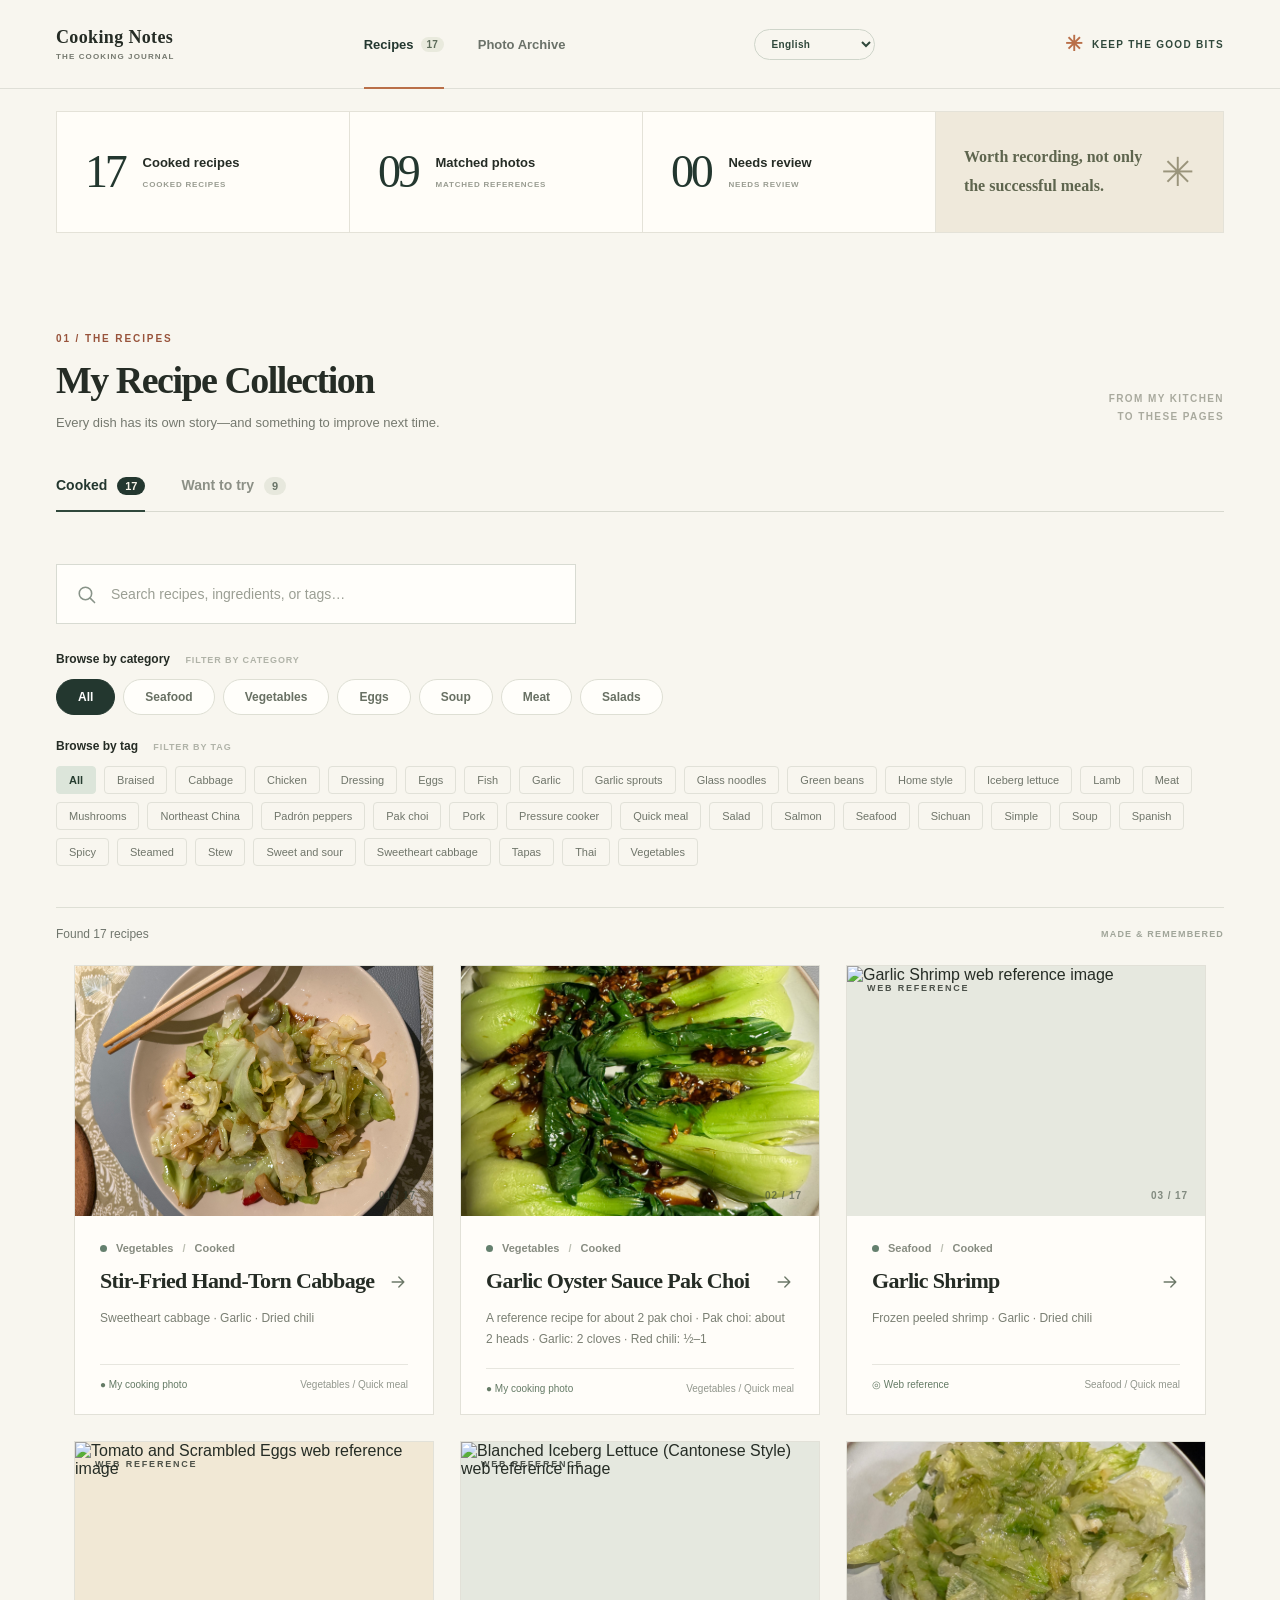
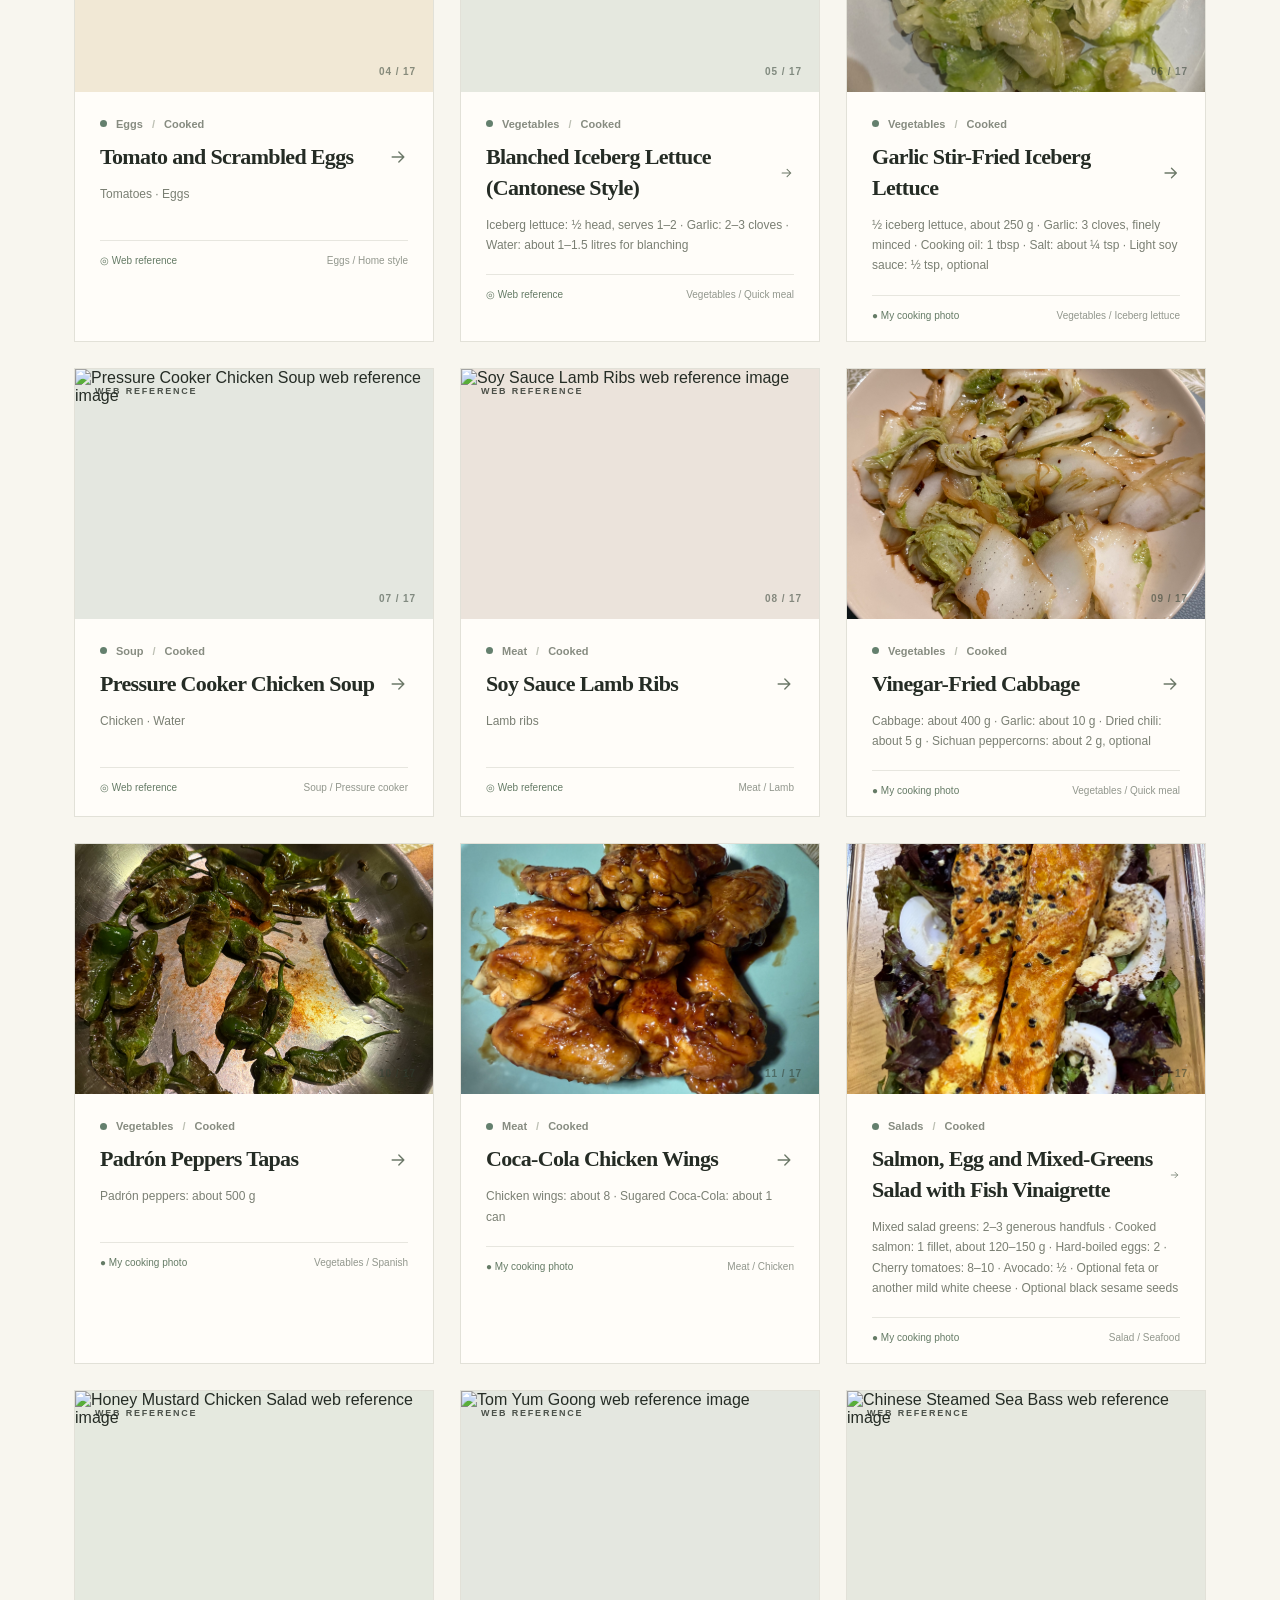
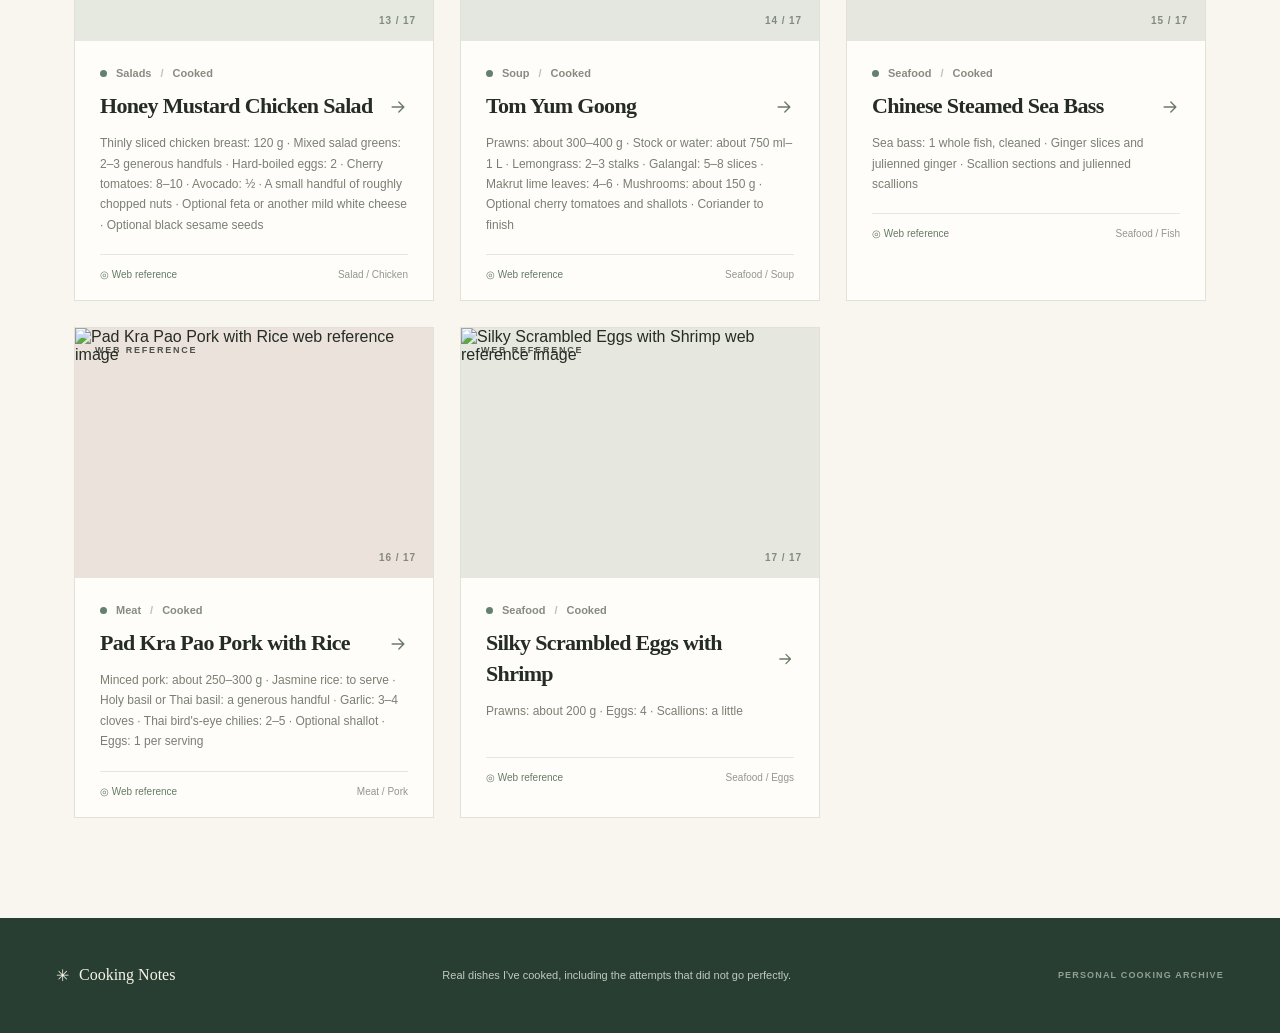
==== commit 79514205: "Update blanched iceberg lettuce recipe" ====
--- a/standalone.html
+++ b/standalone.html
@@ -32,7 +32,7 @@
 @media(max-width:760px){.recipe-grid{grid-template-columns:repeat(2,minmax(0,1fr));gap:12px;align-items:start}.recipe-card{width:100%}.card-cover{height:180px}.card-content{padding:15px 14px 14px}.card-meta{font-size:10px;gap:6px}.card-title-row{align-items:flex-start}.card-title-row h3{font-size:19px;line-height:1.3}.card-ingredients{font-size:11px;line-height:1.55;min-height:0;margin:8px 0 14px}.card-bottom{display:block;font-size:9px}.card-bottom .card-photo-status{display:block;margin-bottom:5px}}
 
 </style>
-  <script id="cookbook-data" type="application/json">{"recipes":[{"id":"hand-torn-cabbage","title":"手撕包菜","status":"cooked","cuisine":"Chinese","category":"蔬菜","tags":["vegetables","quick-meal","sweetheart-cabbage"],"cover":"../../images/photos/hand-torn-cabbage-2026-10-12.jpg","ingredients":["Sweetheart Cabbage","蒜","干辣椒"],"seasonings":[],"instructions":["包菜撕成块，洗净并充分沥干。","蒜切末，干辣椒剪段。","锅充分预热，加油。","蒜和干辣椒短暂爆香。","先放比较厚的菜梗，再放叶子。","大火快速翻炒。","最后加入生抽、醋和糖。"],"experience":["已实际做过，但上次效果不够理想。","实际炒了约 5 分钟。","菜比较嫩，但是缺少焦香。","盘底有一些水。","醋用到约 1 tbsp，可能偏多。"],"improvements":["包菜洗完充分沥干。","锅要更热。","菜太多可以分批炒。","减少频繁翻动。","尝试把炒制时间缩短到约 2–3 分钟。","醋先用 1 tsp。"],"nextSeasonings":["生抽：2 tsp","醋：1 tsp","糖：¼–½ tsp"],"notes":[],"sources":[],"filename":"recipes/cooked/hand-torn-cabbage.md","referenceImage":null,"photos":[{"originalFile":"IMG_0497.HEIC","displayFile":"hand-torn-cabbage-2026-10-12.jpg","date":"2026-10-12","identifiedAs":"手撕包菜","matchStatus":"matched","recipeId":"hand-torn-cabbage","note":"可靠匹配手撕包菜；不能仅凭照片确定是哪一次尝试。","available":true,"publicPath":"./images/photos/hand-torn-cabbage-2026-10-12.jpg"},{"originalFile":"IMG_0633.HEIC","displayFile":"hand-torn-cabbage-2026-10-29.jpg","date":"2026-10-29","identifiedAs":"手撕包菜","matchStatus":"matched","recipeId":"hand-torn-cabbage","note":"可靠匹配手撕包菜；不能仅凭照片确定是哪一次尝试。","available":true,"publicPath":"./images/photos/hand-torn-cabbage-2026-10-29.jpg"}]},{"id":"garlic-oyster-sauce-pak-choi","title":"蒜蓉蚝油 Pak Choi","status":"cooked","cuisine":"Chinese","category":"蔬菜","tags":["vegetables","quick-meal","pak-choi"],"cover":"../../images/photos/garlic-oyster-sauce-pak-choi-2026-10-25.jpg","ingredients":["参考配方约适合 2 颗 Pak Choi：","Pak Choi：约 2 颗","蒜：2 瓣","红辣椒：半根至 1 根"],"seasonings":["蚝油：1 tbsp","生抽：1 tsp","老抽：少许，可选","香油：½ tsp","玉米淀粉：¼ tsp 或更少","水：约 3 tbsp，可根据浓稠度增加"],"instructions":["Pak Choi 洗净，对半或切成四份。","菜梗先接触沸水约 10–15 秒，再将叶子放进去短暂焯熟。","捞出充分沥干。","锅中加油，将蒜和红辣椒炒香。","加入提前混合好的酱汁，稍微煮至浓稠。","浇在 Pak Choi 上。"],"experience":["已实际做过，并且拍了照片。","上次菜叶有点软。","上次酱汁偏浓，而且量稍多。"],"improvements":["缩短焯水时间。","减少玉米淀粉或增加一点水。","不需要浇太多酱汁。"],"nextSeasonings":[],"notes":[],"sources":["Khin's Kitchen — Pak Choi with Garlic Sauce（原始菜谱名称；当前记录未提供链接）"],"filename":"recipes/cooked/garlic-oyster-sauce-pak-choi.md","referenceImage":null,"photos":[{"originalFile":"IMG_0579.HEIC","displayFile":"garlic-oyster-sauce-pak-choi-2026-10-25.jpg","date":"2026-10-25","identifiedAs":"蒜蓉蚝油 Pak Choi","matchStatus":"matched","recipeId":"garlic-oyster-sauce-pak-choi","note":"可靠匹配该菜谱。","available":true,"publicPath":"./images/photos/garlic-oyster-sauce-pak-choi-2026-10-25.jpg"}]},{"id":"garlic-shrimp","title":"蒜香虾仁","status":"cooked","cuisine":"Chinese","category":"海鲜","tags":["seafood","quick-meal"],"cover":null,"ingredients":["冷冻去壳虾仁","蒜","干辣椒"],"seasonings":["生抽","蚝油","糖"],"instructions":["虾仁解冻，沥干并擦去多余水分。","蒜切末，干辣椒剪段，可以去籽。","小火用油爆香蒜末和干辣椒。","加入虾仁炒至完全熟透。","加入生抽、蚝油和少量糖，翻炒均匀。"],"experience":["已实际做过。","干辣椒去籽可以减少辣度。","蒜和干辣椒不要炒焦，否则会发苦。","冷冻虾仁需要尽量沥干水分。"],"improvements":[],"nextSeasonings":[],"notes":["上图是网络参考图，不是本人的实拍照片。"],"sources":["网络参考图来源：[The Kitchn — Garlic Butter Shrimp](https://www.thekitchn.com/garlic-butter-shrimp-265172)"],"filename":"recipes/cooked/garlic-shrimp.md","referenceImage":"https://cdn.apartmenttherapy.info/image/upload/v1784063282/k/archive/4d14d19b855023bfdb66a6a99bb9dd78fb2894a0_landscape.jpg","photos":[]},{"id":"tomato-and-eggs","title":"西红柿炒鸡蛋","status":"cooked","cuisine":"Chinese","category":"鸡蛋","tags":["eggs","home-style"],"cover":null,"ingredients":["番茄","鸡蛋"],"seasonings":["盐","糖","油"],"instructions":["鸡蛋打散，先炒至凝固，盛出来。","番茄切块，放入锅中加盐炒软。","适当压碎番茄，让它释放汁水。","加入炒好的鸡蛋。","用糖和盐调整味道。"],"experience":["已实际做过，但上次不太成功。","英国买的番茄比较硬。","番茄炒了以后仍然保持块状，很难炒出番茄汁。","加水后，最后还是变得比较干。"],"improvements":["买成熟、偏软的番茄。","番茄先单独炒 4–6 分钟。","可以盖盖子稍微焖一下。","必要时加少量番茄酱辅助出汁。"],"nextSeasonings":[],"notes":["上图是网络参考图，不是本人的实拍照片。"],"sources":["网络参考图来源：[爱料理 — 蕃茄炒蛋](https://icook.tw/recipes/59691)"],"filename":"recipes/cooked/tomato-and-eggs.md","referenceImage":"https://tokyo-kitchen.icook.network/uploads/step/cover/234334/8b9d5fb97aab0b68.jpg","photos":[]},{"id":"blanched-iceberg-lettuce","title":"白灼生菜","status":"cooked","cuisine":"Chinese","category":"蔬菜","tags":["vegetables","quick-meal","iceberg-lettuce"],"cover":null,"ingredients":["Iceberg Lettuce"],"seasonings":["蒜","蚝油","生抽","糖","油"],"instructions":["生菜洗净，适当撕开。","在沸水中短时间焯熟。","捞出沥干。","用蒜、生抽、蚝油、糖和少量水制作酱汁。","将酱汁浇在生菜上。"],"experience":["已实际做过，觉得很好吃。"],"improvements":[],"nextSeasonings":[],"notes":["上图是网络参考图，不是本人的实拍照片。"],"sources":["网络参考图来源：[DelishHomeCook — Iceberg Lettuce with Oyster Sauce](https://delishhomecook.com/2017/07/28/blanched_lettuce/)"],"filename":"recipes/cooked/blanched-iceberg-lettuce.md","referenceImage":"https://delishhomecook.files.wordpress.com/2017/07/dsc01959-small.jpg","photos":[]},{"id":"garlic-stir-fried-iceberg-lettuce","title":"蒜蓉炒生菜（Iceberg Lettuce）","status":"to-try","cuisine":"Chinese","category":"蔬菜","tags":["vegetables","iceberg-lettuce","garlic","quick-meal"],"cover":"../../images/photos/garlic-stir-fried-iceberg-lettuce-2026-11-02.jpg","ingredients":["半颗 Iceberg lettuce，约 250 g","大蒜 3 瓣，切细末","食用油 1 tbsp（15 ml）","盐约 1/4 tsp","可选：生抽 1/2 tsp"],"seasonings":[],"instructions":["**Prepare the lettuce:** 切掉根部硬芯，把叶子撕成约 5–7 cm 的大块，洗净后充分沥干。水分越少，越不容易炒成水煮生菜。","**Split the garlic:** 将蒜末分成两份，约 2/3 用来爆香，剩下 1/3 在出锅前加入。","**Start the aromatics:** 炒锅用中大火预热 30–60 秒，加入油和 2/3 的蒜末，炒约 10–15 秒，闻到蒜香即可。不要把蒜炒到深黄色，否则容易发苦。","**Stir-fry quickly:** 调到大火，一次加入生菜，快速翻炒约 30 秒。生菜开始变软、体积缩小后撒盐，再加入剩余蒜末，继续翻炒 15–30 秒。","**Serve immediately:** 叶片边缘刚变软、颜色稍微变深，但较厚的部分仍然爽脆时立即关火装盘。不要把生菜留在热锅里，也不要加水或盖锅盖。"],"experience":[],"improvements":[],"nextSeasonings":[],"notes":[],"sources":[],"filename":"recipes/cooked/garlic-stir-fried-iceberg-lettuce.md","referenceImage":null,"photos":[{"originalFile":"garlic-stir-fried-iceberg-lettuce-2026-11-02.jpg","displayFile":"garlic-stir-fried-iceberg-lettuce-2026-11-02.jpg","date":"2026-11-02","identifiedAs":"蒜蓉炒生菜（Iceberg Lettuce）","matchStatus":"matched","recipeId":"garlic-stir-fried-iceberg-lettuce","note":"来自另一个 Cooking 文件夹的新个人实拍照片。","available":true,"publicPath":"./images/photos/garlic-stir-fried-iceberg-lettuce-2026-11-02.jpg"}]},{"id":"pressure-cooker-chicken-soup","title":"高压锅鸡汤","status":"cooked","cuisine":"Chinese","category":"汤","tags":["soup","pressure-cooker","simple"],"cover":null,"ingredients":["鸡","水"],"seasonings":[],"instructions":["将鸡放进高压锅。","加水。","用高压锅煮汤。以前提到过约 1 小时，但具体高压烹饪时间和模式尚未确认。"],"experience":["已实际做过。","具体调味料、鸡肉用量和高压烹饪时间尚未记录，下一次做的时候可以补充。"],"improvements":[],"nextSeasonings":[],"notes":["上图是网络参考图，不是本人的实拍照片。"],"sources":["网络参考图来源：[Wikimedia Commons — Chinese Food - Chicken Soup](https://commons.wikimedia.org/wiki/File:Chinese_Food_-_Chicken_Soup.JPG)（CC BY-SA 3.0）"],"filename":"recipes/cooked/pressure-cooker-chicken-soup.md","referenceImage":"https://upload.wikimedia.org/wikipedia/commons/4/47/Chinese_Food_-_Chicken_Soup.JPG","photos":[]},{"id":"soy-sauce-lamb-ribs","title":"酱油羊排","status":"cooked","cuisine":"Chinese","category":"肉类","tags":["meat","lamb","home-style"],"cover":null,"ingredients":["羊排"],"seasonings":["酱油"],"instructions":[],"experience":["已实际做过。","这道菜是自己随意调制的酱油风味，不是严格按照某个中餐菜谱做的。"],"improvements":[],"nextSeasonings":[],"notes":["上图是网络参考图，不是本人的实拍照片；图片展示的是相近的红烧羊排风格，不代表这道菜的实际成品。"],"sources":["网络参考图来源：[搜狐 — 红烧羊肉/羊排相关图片](https://www.sohu.com/a/840072712_121106832)"],"filename":"recipes/cooked/soy-sauce-lamb-ribs.md","referenceImage":"https://q7.itc.cn/q_70/images03/20241220/396b5f5ba7764e2a8b6789eb6a0640f6.jpeg","photos":[]},{"id":"vinegar-braised-cabbage","title":"醋溜白菜","status":"cooked","cuisine":"Chinese","category":"蔬菜","tags":["vegetables","quick-meal","cabbage"],"cover":"../../images/photos/stir-fried-cabbage-vegetable-review-2026-10-15.jpg","ingredients":["白菜／大白菜：约 400 g","蒜：约 10 g","干辣椒：约 5 g","花椒：约 2 g，可选"],"seasonings":["陈醋：约 20 ml","生抽：约 10 ml","白砂糖：约 5 g","盐：约 3 g","食用油：约 25 ml"],"instructions":["将白菜帮和叶分开；白菜帮斜切成片，白菜叶撕成大块。","锅烧热加油，放入花椒小火炸香后捞出。","加入干辣椒段和蒜片，短暂爆香。","转大火，先加入白菜帮快速翻炒约 1 分钟，再加入白菜叶翻炒约 30 秒。","沿锅边淋入陈醋，快速翻炒。","加入生抽、糖和盐，翻炒均匀后立即出锅。"],"experience":["已实际做过，并拍了照片。"],"improvements":["下次改进尚未记录。公开参考做法强调大火快炒、帮叶分开，以减少出水并保持脆感；是否适合下一次实际尝试，之后再记录。"],"nextSeasonings":[],"notes":["上面的用量和步骤是根据公开常见做法整理的参考版本，不代表 2026-10-15 这次照片对应的确切用量或步骤。"],"sources":["醋溜白菜参考做法：[理科生下厨房](https://scicook.com/recipes/vinegar-cabbage/)"],"filename":"recipes/cooked/vinegar-braised-cabbage.md","referenceImage":null,"photos":[{"originalFile":"IMG_0504.HEIC","displayFile":"stir-fried-cabbage-vegetable-review-2026-10-15.jpg","date":"2026-10-15","identifiedAs":"醋溜白菜","matchStatus":"matched","recipeId":"vinegar-braised-cabbage","note":"用户确认这是醋溜白菜。","available":true,"publicPath":"./images/photos/stir-fried-cabbage-vegetable-review-2026-10-15.jpg"}]},{"id":"padron-peppers-tapas","title":"Padrón Peppers Tapas","status":"cooked","cuisine":"Spanish","category":"蔬菜","tags":["vegetables","spanish","tapas","padron-peppers"],"cover":"../../images/photos/pan-fried-green-peppers-review-2026-10-17.jpg","ingredients":["Padrón peppers：约 500 g"],"seasonings":["西班牙橄榄油：适量（公开参考版本约 300 ml）","海盐片：适量"],"instructions":["Padrón peppers 洗净，并充分沥干水分。","锅中加入橄榄油并充分加热。","放入辣椒，煎炸至表皮起泡并呈金黄色。","捞出沥去多余油分，装盘后撒上海盐，趁热食用。"],"experience":["已实际做过，并拍了照片。","这道菜是西班牙 tapas。"],"improvements":[],"nextSeasonings":[],"notes":["上面的用量和步骤是根据西班牙常见 tapas 做法整理的参考版本，不代表 2026-10-17 这次照片对应的确切用量或步骤。"],"sources":["Padrón peppers 参考做法：[Foods and Wines from Spain](https://www.foodswinesfromspain.com/en/fws-academy/recipes/2017/october/padron-peppers)"],"filename":"recipes/cooked/padron-peppers-tapas.md","referenceImage":null,"photos":[{"originalFile":"IMG_0531.HEIC","displayFile":"pan-fried-green-peppers-review-2026-10-17.jpg","date":"2026-10-17","identifiedAs":"Padrón Peppers Tapas","matchStatus":"matched","recipeId":"padron-peppers-tapas","note":"用户确认这是西班牙 Padrón peppers tapas。","available":true,"publicPath":"./images/photos/pan-fried-green-peppers-review-2026-10-17.jpg"}]},{"id":"coca-cola-chicken-wings","title":"可乐鸡翅","status":"cooked","cuisine":"Chinese","category":"肉类","tags":["meat","chicken","home-style"],"cover":"../../images/photos/soy-glazed-chicken-review-2026-10-25.jpg","ingredients":["鸡翅：约 8 只","含糖可乐：约 1 罐"],"seasonings":["盐：适量","料酒：约 1 tbsp","生抽：约 10 ml","老抽：约 5–7 ml","姜片：约 5 片","桂皮：半支至 1 支，可选","八角：可选"],"instructions":["在鸡翅两面划刀或扎孔，帮助入味；可用料酒和老抽腌制约 30 分钟至 2 小时。","鸡翅冷水下锅，可加入姜片；煮开并撇去浮沫后捞出，用温水冲净并擦干。","锅烧热，将鸡翅小火煎至两面金黄。","加入可乐、料酒、生抽、老抽和可选的桂皮、八角；液体以接近没过鸡翅为宜。","小火炖煮至鸡翅熟透、汤汁明显减少。","转大火收汁，让浓稠酱汁裹在鸡翅表面；最后按需要补盐。"],"experience":["已实际做过，并拍了照片。"],"improvements":[],"nextSeasonings":[],"notes":["上面的用量和步骤是根据公开常见做法整理的参考版本，不代表 2026-10-25 这次照片对应的确切用量或步骤。"],"sources":["可乐鸡翅参考做法：[下厨房](https://m.xiachufang.com/recipe/1000229/)","可乐鸡翅常见做法概述：[维基百科](https://zh.wikipedia.org/wiki/可乐鸡翅)"],"filename":"recipes/cooked/coca-cola-chicken-wings.md","referenceImage":null,"photos":[{"originalFile":"IMG_0581.HEIC","displayFile":"soy-glazed-chicken-review-2026-10-25.jpg","date":"2026-10-25","identifiedAs":"可乐鸡翅","matchStatus":"matched","recipeId":"coca-cola-chicken-wings","note":"用户确认这是可乐鸡翅。","available":true,"publicPath":"./images/photos/soy-glazed-chicken-review-2026-10-25.jpg"}]},{"id":"fish-vinaigrette","title":"三文鱼鸡蛋混合生菜沙拉（Fish Vinaigrette）","status":"cooked","cuisine":"Western","category":"沙拉","tags":["salad","seafood","salmon","simple"],"cover":"../../images/photos/fish-vinaigrette-1.jpg","ingredients":["混合生菜：2–3 大把，例如绿叶生菜和红叶生菜","熟三文鱼：1 片，约 120–150 g，简单调味后掰成大块","水煮蛋：2 个，对半或切成四块","樱桃番茄：8–10 个，对半切开","牛油果：½ 个，切片或切丁","可选：少量菲达奶酪或其他味道温和的白奶酪","可选：黑芝麻，最后撒上"],"seasonings":["特级初榨橄榄油：3 份","醋：1 份","盐：适量","黑胡椒：适量","意大利综合香料：适量"],"instructions":["制作油醋汁：将橄榄油、醋、盐、黑胡椒和意大利综合香料放入一个最小的透明密封容器中，盖紧后摇匀。","组合沙拉：把混合生菜放入大盘，加入樱桃番茄和牛油果，再摆上三文鱼和水煮蛋。","完成：按喜好加入奶酪和黑芝麻。再次摇匀油醋汁，淋在沙拉上后立即食用。"],"experience":["已实际做过，并拍下了两张成品照片。"],"improvements":[],"nextSeasonings":[],"notes":[],"sources":[],"filename":"recipes/cooked/fish-vinaigrette.md","referenceImage":null,"photos":[{"originalFile":"fish-vinaigrette-1.jpg","displayFile":"fish-vinaigrette-1.jpg","date":"日期未记录","identifiedAs":"三文鱼鸡蛋混合生菜沙拉","matchStatus":"matched","recipeId":"fish-vinaigrette","note":"随鱼汁油醋汁菜谱提供的个人实拍照片。","available":true,"publicPath":"./images/photos/fish-vinaigrette-1.jpg"},{"originalFile":"fish-vinaigrette-2.jpg","displayFile":"fish-vinaigrette-2.jpg","date":"日期未记录","identifiedAs":"三文鱼鸡蛋混合生菜沙拉","matchStatus":"matched","recipeId":"fish-vinaigrette","note":"随鱼汁油醋汁菜谱提供的个人实拍照片。","available":true,"publicPath":"./images/photos/fish-vinaigrette-2.jpg"}]},{"id":"honey-mustard-chicken-salad-sauce","title":"蜂蜜芥末鸡肉沙拉","status":"cooked","cuisine":"Western","category":"沙拉","tags":["salad","chicken","dressing","simple"],"cover":null,"ingredients":["薄切鸡胸肉：120 g，可以使用超市购买的熟鸡肉片，或将熟鸡胸肉切薄","混合生菜：2–3 大把，例如绿叶生菜和红叶生菜","水煮蛋：2 个，对半或切成四块","樱桃番茄：8–10 个，对半切开","牛油果：½ 个，切片或切丁","坚果：一小把，粗略切碎，例如杏仁、核桃或腰果","可选：少量菲达奶酪或其他味道温和的白奶酪","可选：黑芝麻，最后撒上"],"seasonings":["特级初榨橄榄油：1 tbsp（15 ml）","第戎芥末：1 tbsp（15 g）；也可以用 2 tsp 第戎芥末加 1 tsp 粒粒芥末增加口感","蜂蜜：2 tsp（10 ml）","苹果醋或新鲜柠檬汁：1 tsp（5 ml），用来平衡甜味并帮助乳化","细海盐：1 小撮","现磨黑胡椒：1 小撮","可选：极少量蒜粉或一小撮切碎的新鲜细香葱"],"instructions":["准备鸡肉：如果使用生鸡胸肉，用盐和胡椒调味，彻底煮熟后稍微静置，再切成薄片；如果使用现成的熟鸡肉片，可直接使用。","混合酱汁底：在小碗中将芥末、蜂蜜、醋（或柠檬汁）、盐和黑胡椒搅拌至完全顺滑。","乳化橄榄油：一边快速搅拌，一边慢慢将橄榄油细细地倒入芥末混合物中，直到酱汁变得有光泽并稍微变稠。","调整浓稠度：尝味后按需要调整。如果想让酱汁更适合淋在嫩叶上，可以加入 ½ tsp 温水搅匀。","组合沙拉：把生菜、樱桃番茄和牛油果放入碗中，摆上水煮蛋、薄切鸡肉和坚果，再加入可选的奶酪和黑芝麻。","拌匀后食用：将一半酱汁拌入鸡肉，另一半在上桌前立即淋到生菜上。"],"experience":[],"improvements":[],"nextSeasonings":[],"notes":["这个配方按 120 g 鸡肉计算，大约可得到 2½ tbsp 乳化酱汁，足够拌鸡肉并调味一份配菜沙拉。","如果使用生鸡肉，可以在煎好后转小火，在锅中加入 1 tbsp 酱汁，让鸡肉裹上酱汁并轻微焦糖化 30–45 秒；剩下的酱汁冷拌沙拉。","网络参考图只用于帮助想象成品，不是个人实拍照片。"],"sources":["参考做法与图片来源：[Savory Spiral — Honey Mustard Chicken Salad](https://savoryspiral.com/honey-mustard-chicken-salad-fresh-and-tasty-delight/)"],"filename":"recipes/cooked/honey-mustard-chicken-salad-sauce.md","referenceImage":"https://cdn.savoryspiral.com/images/4fbd47ed-cafc-4850-a252-42136aacfcce_3a17056e.webp","photos":[]},{"id":"red-braised-pork","title":"红烧肉","status":"to-try","cuisine":"Chinese","category":"其他","tags":["meat","pork","braised","home-style"],"cover":null,"ingredients":["五花肉：约 500 g，切成 3–4 cm 方块","姜：约 5 片","葱：2–3 段"],"seasonings":["冰糖：约 25–30 g","生抽：约 2 tbsp","老抽：约 1 tbsp，用于上色，可按颜色减少","料酒或绍兴酒：约 2 tbsp","八角：1–2 个","桂皮：1 小段，可选","水：足量，接近没过猪肉","盐：最后按味道调整"],"instructions":["五花肉冷水下锅，加入少量姜片，煮开后撇去浮沫，捞出并擦干。","锅中少油，将五花肉各面煎至微微金黄，先盛出。","锅中留少量油，加入冰糖，小火加热至融化并呈琥珀色；不要炒焦。","放回五花肉，加入姜、葱、八角和桂皮，翻匀上色。","加入生抽、老抽和料酒，再加入足量热水。","煮开后转小火，盖盖炖约 60–90 分钟，直到肉变软。","打开锅盖转中高火收汁，尝味后再决定是否加盐。"],"experience":[],"improvements":[],"nextSeasonings":[],"notes":["这是一个典型的红烧肉参考版本，实际用量和炖煮时间等做过后再记录。","网络参考图只用于帮助想象成品，不是个人实拍照片。"],"sources":["参考做法：[TravelChinaGuide — Red Braised Pork](https://www.travelchinaguide.com/tour/food/chinese-cooking/stewed-pork.htm)"],"filename":"recipes/cooked/red-braised-pork.md","referenceImage":"https://imgs.shanghaifoodmenu.com/uploads/images/202606/shanghai_braised_pork_belly_1200.webp","photos":[]},{"id":"dongbei-chicken-mushroom-stew","title":"小鸡炖蘑菇","status":"to-try","cuisine":"Chinese","category":"其他","tags":["meat","chicken","mushrooms","stew","home-style"],"cover":null,"ingredients":["鸡块：约 700 g，可用鸡腿、鸡翅或带骨鸡块","干榛蘑：约 30 g；也可以用干香菇替代","姜：约 5 片","葱：2–3 段"],"seasonings":["生抽：约 2 tbsp","老抽：约 1 tsp，可选","料酒：约 1 tbsp","八角：1 个","香叶：1–2 片，可选","盐：适量","水或泡蘑菇的水：足量"],"instructions":["干蘑菇提前泡软，洗净并保留清澈的泡蘑菇水。","鸡块冷水下锅，煮开后撇去浮沫，捞出并冲洗干净。","锅中加油，放入姜片和葱段炒香，再加入鸡块翻炒至表面略微上色。","加入生抽、老抽、料酒、八角和香叶，翻炒均匀。","倒入泡蘑菇水或热水，加入蘑菇；煮开后转小火，盖盖炖约 30–45 分钟。","鸡肉变软后开盖收汁，按味道加盐，趁热食用。"],"experience":[],"improvements":[],"nextSeasonings":[],"notes":["小鸡炖蘑菇是东北风味炖菜，传统上常用榛蘑；买不到时可用香菇等干蘑菇替代。","这是一个典型参考版本，实际鸡肉部位、蘑菇种类和时间等做过后再记录。","网络参考图不是个人实拍照片。"],"sources":["参考背景：[人民网 — 小鸡炖蘑菇](https://health.people.com.cn/n1/2018/0707/c14739-30132623.html)","参考做法：[DayDayCook — 小鸡炖蘑菇](https://www.daydaycook.com/zh-Hans/recipe/braised-chicken-with-mushroom-and-noodle)"],"filename":"recipes/cooked/dongbei-chicken-mushroom-stew.md","referenceImage":"https://i2.kknews.cc/0rTuV5ugw5jUWA5qflm4zohzGCY-Gmjfb1s8lgKV_40/0.jpg","photos":[]},{"id":"chicken-glass-noodle-stew","title":"鸡肉炖粉条","status":"to-try","cuisine":"Chinese","category":"其他","tags":["meat","chicken","glass-noodles","stew","home-style"],"cover":null,"ingredients":["鸡腿或鸡块：约 500 g","粉条：约 100 g，提前泡软","姜：约 5 片","蒜：2 瓣，可选","葱：2–3 段"],"seasonings":["生抽：约 2 tbsp","老抽：约 1 tsp，可选","料酒：约 1 tbsp","八角：1 个，可选","盐：适量","黑胡椒：适量","水或鸡汤：足量"],"instructions":["粉条按包装说明泡软；如果很长，可以剪成适合入口的长度。","鸡块擦干，锅中加油，将鸡块煎至表面微微金黄。","加入姜、蒜、葱和八角，炒出香味。","加入生抽、老抽和料酒，翻炒均匀后倒入热水或鸡汤。","煮开后转小火，盖盖炖至鸡肉基本熟透，约 25–35 分钟。","加入泡软的粉条，再炖约 5–10 分钟，直到粉条吸收汤汁但仍有弹性。","尝味后用盐和黑胡椒调整，趁热食用。"],"experience":[],"improvements":[],"nextSeasonings":[],"notes":["粉条要最后加入，避免长时间炖煮后过度吸水或变碎。","这是一个家常参考版本，实际鸡肉部位、粉条种类和调味比例等做过后再记录。","网络参考图不是个人实拍照片。"],"sources":["参考做法：[美食天下 — 鸡肉炖粉条](https://home.meishichina.com/recipe-423650.html)"],"filename":"recipes/cooked/chicken-glass-noodle-stew.md","referenceImage":"https://tukuimg.bdstatic.com/processed/061ba6143cc326d3266fec0536bf7b3d.jpeg%40s_0%2Cw_800%2Ch_1000%2Cq_80","photos":[]},{"id":"gambas-al-ajillo","title":"蒜香油浸虾（Gambas al Ajillo）","status":"to-try","cuisine":"Spanish","category":"其他","tags":["seafood","spanish","tapas","garlic","quick-meal"],"cover":null,"ingredients":["去壳虾仁：约 250–300 g，尽量擦干","特级初榨橄榄油：约 100–150 ml，要能在小锅中形成明显油层","蒜：4–6 瓣，切薄片","干辣椒：1–2 根，剪段或切圈","欧芹：少量，切碎，可选"],"seasonings":["盐：适量","黑胡椒：少量，可选","柠檬汁：少量，可选"],"instructions":["虾仁解冻后充分擦干；如果使用带壳虾，可以保留尾部或虾头增加风味。","在小铸铁锅或浅锅中加入橄榄油和蒜片，小火慢慢加热，让蒜释放香味但不要变焦。","加入干辣椒，继续加热片刻。","转中高火加入虾仁，加盐，快速翻动，直到虾仁变粉红并刚好熟透，通常每面约 1–2 分钟。","撒上欧芹，按喜好加少量柠檬汁，连同热油一起上桌，配面包蘸油食用。"],"experience":[],"improvements":[],"nextSeasonings":[],"notes":["你描述的“几个虾仁在一锅油里”的西班牙 tapas 很可能就是 Gambas al Ajillo，也叫 Spanish garlic prawns。","这道菜的重点是橄榄油、蒜和虾；虾不要煮太久，否则会变老。","网络参考图不是个人实拍照片。"],"sources":["参考背景：[Wikipedia — Gambas al Ajillo](https://en.wikipedia.org/wiki/Gambas_al_ajillo)","参考做法：[Table & Traditions — Gambas al Ajillo](https://www.tableandtraditions.com/recipes/gambas-al-ajillo)"],"filename":"recipes/cooked/gambas-al-ajillo.md","referenceImage":"https://dynamic-media-cdn.tripadvisor.com/media/photo-o/2e/52/a5/af/caption.jpg?h=1100&s=1&w=1100","photos":[]},{"id":"dry-fried-green-beans","title":"干煸四季豆","status":"to-try","cuisine":"Chinese","category":"其他","tags":["vegetables","green-beans","sichuan","spicy","quick-meal"],"cover":null,"ingredients":["四季豆：约 400–500 g，去两头并掰成段","猪肉末：约 100 g，可选","蒜：3–4 瓣，切末","姜：少量，切末，可选","干辣椒：4–6 根，剪段","花椒：少量"],"seasonings":["食用油：适量","生抽：约 1 tbsp","料酒：约 1 tsp，可选","糖：½ tsp，可选","盐：适量","碎米芽菜：少量，可选"],"instructions":["四季豆洗净后充分擦干或沥干，掰成段；水分太多容易溅油，也不容易煸出皱皮。","锅中加入比平时炒菜稍多的油，放入四季豆，中火煸炒至表面起皱、出现小焦斑，内部刚好熟透，盛出备用。","锅中留少量油，小火炒香花椒和干辣椒，再加入蒜末和姜末。","如果使用猪肉末，加入后炒至变色并略微焦香；可选加入米芽菜。","放回四季豆，加入生抽、料酒、糖和盐，大火快速翻匀。","炒至表面干爽、香味融合后立即出锅。"],"experience":[],"improvements":[],"nextSeasonings":[],"notes":["“干煸”的关键是先把四季豆煸到起皱并减少水分，再加入香料和调味料。","四季豆必须彻底加热至熟透，不要只追求表面焦香。","网络参考图不是个人实拍照片。"],"sources":["参考做法：[TravelChinaGuide — Sichuan Dry-fried Green Beans](https://www.travelchinaguide.com/tour/food/chinese-cooking/dryfried-green-beans.htm)"],"filename":"recipes/cooked/dry-fried-green-beans.md","referenceImage":"https://dw-media.tkww.hk/epaper/wwp/20221108/TXT_JPG/a17a10.jpg","photos":[]},{"id":"twice-cooked-pork","title":"回锅肉","status":"to-try","cuisine":"Chinese","category":"其他","tags":["meat","pork","sichuan","spicy","home-style"],"cover":null,"ingredients":["带皮五花肉：约 400–500 g","蒜苗：约 100–150 g，切段","姜：几片","葱：2–3 段","花椒：少量"],"seasonings":["郫县豆瓣酱：约 1 tbsp","豆豉：约 1 tsp，可选","生抽：约 1 tsp","料酒：约 1 tbsp","糖：½ tsp，可选","干辣椒：少量，可选"],"instructions":["五花肉整块冷水下锅，加入姜、葱和花椒，煮至刚刚熟透；捞出放凉后切成尽可能薄的片。","锅中不必加太多油，放入肉片，中火煸炒至边缘微卷并释放出油脂。","将肉片拨到一边，利用锅中的油炒香豆瓣酱、豆豉和干辣椒。","加入生抽、料酒和糖，翻炒使肉片均匀裹上红亮的酱汁。","先加入蒜苗较硬的茎段翻炒，再加入叶子，大火快速炒至断生。","立即出锅，配米饭食用。"],"experience":[],"improvements":[],"nextSeasonings":[],"notes":["回锅肉的核心是“先煮后炒”：肉片要薄，先把油脂煸出，再用豆瓣酱和蒜苗完成第二次烹调。","这是一个典型川菜参考版本，具体辣度和油量做过后再记录。","网络参考图不是个人实拍照片。"],"sources":["参考做法：[TravelChinaGuide — Twice Cooked Pork](https://www.travelchinaguide.com/tour/food/chinese-cooking/twice-cooked-pork.htm)"],"filename":"recipes/cooked/twice-cooked-pork.md","referenceImage":"https://chinawondersguide.com/uploads/76/a/c4f2ca20bcb0d46ec7507a6e055c36e7be9cc.jpeg","photos":[]},{"id":"hunan-stir-fried-pork","title":"小炒肉","status":"to-try","cuisine":"Chinese","category":"其他","tags":["meat","pork","spicy","home-style","quick-meal"],"cover":null,"ingredients":["猪肉：约 300–400 g，可用五花肉和瘦肉混合，切薄片","青椒或湖南椒：约 150–200 g，切斜片","蒜：2–3 瓣，切片或切末","姜：少量，可选","葱：少量，可选"],"seasonings":["生抽：约 1 tbsp","老抽：½ tsp，可选","蚝油：约 1 tsp，可选","料酒：约 1 tsp","盐：适量","糖：少量，可选","食用油：适量"],"instructions":["猪肉切成薄片；如果使用较瘦的肉，可以用少量生抽和料酒抓匀，静置片刻。","青椒洗净擦干，切成斜片；锅要充分预热。","先下猪肉片，中高火翻炒至变色并略微焦香；如果使用五花肉，煸出多余油脂。","加入蒜、姜和葱，快速炒香。","加入青椒，保持大火翻炒至表面出现轻微焦斑但仍有口感。","加入生抽、老抽、蚝油、料酒、盐和可选的糖，快速翻匀后立即出锅。"],"experience":[],"improvements":[],"nextSeasonings":[],"notes":["小炒肉通常突出猪肉香和辣椒香；辣椒不要炒得过软，表面有轻微起泡或焦斑会更香。","这是一个家常湖南风味参考版本，肉的部位和辣椒品种可以按实际购买情况调整。","网络参考图不是个人实拍照片。"],"sources":["参考背景与做法：[DayDayCook — 农家小炒肉](https://www.daydaycook.com/zh-Hans/recipe/hometown-stir-fried-pork)"],"filename":"recipes/cooked/hunan-stir-fried-pork.md","referenceImage":"https://res.cloudinary.com/dxocatyhb/image/upload/ar_16%3A9%2Cc_fit%2Cw_1000/v1732982664/stir-fried-pork-with-peppers.webp","photos":[]},{"id":"tom-yum-goong","title":"冬阴功","status":"cooked","cuisine":"Thai","category":"汤","tags":["seafood","soup","thai","spicy","simple"],"cover":null,"ingredients":["虾：约 300–400 g，去壳去虾线；虾壳可留作熬汤","高汤或水：约 750 ml–1 L","香茅：2–3 根，拍裂切段","南姜：约 5–8 片","青柠叶：4–6 片，撕开","蘑菇：约 150 g","小番茄：6–8 个，对半切开，可选","红葱头：2–3 个，可选","香菜：少量，出锅装饰"],"seasonings":["鱼露：约 2 tbsp，按口味调整","青柠汁：约 3–4 tbsp，最后加入","泰国小米椒：适量，拍碎或切段","泰式辣椒膏（Nam Prik Pao）：约 1 tsp，可选","棕榈糖或白糖：少量，可选","盐：适量"],"instructions":["如果保留虾壳，可以先用少量油炒香，再加入水或高汤煮出底味；也可以直接使用现成高汤。","加入香茅、南姜、青柠叶、红葱头和辣椒，煮 3–4 分钟，让香味进入汤中。","加入蘑菇和番茄，煮至刚刚变软。","加入鱼露和可选的辣椒膏、糖，搅匀后尝味。","加入虾，煮到虾变粉红、刚好熟透，通常只需要约 1–2 分钟。","关火后加入青柠汁，撒上香菜；最后用鱼露、酸度和辣度调整平衡。"],"experience":[],"improvements":[],"nextSeasonings":[],"notes":["青柠汁最后关火后加入，可以更好地保留酸味和香气。","这份记录是典型冬阴功参考版本；没有个人实拍照片。"],"sources":["参考做法：[SBS Food — Tom Yum Goong](https://www.sbs.com.au/food/the-cook-up-with-adam-liaw/recipe/tom-yum-goong/cnubotmaz)"],"filename":"recipes/cooked/tom-yum-goong.md","referenceImage":"https://topthairealty.com/storage/39/content-2-top-10-thai-street-foods-you-must-try-4-tom-yum-goong-soup-with-fresh-herbs-2025-10-17-06-52-28.png","photos":[]},{"id":"steamed-sea-bass","title":"清蒸鲈鱼","status":"cooked","cuisine":"Chinese","category":"海鲜","tags":["seafood","fish","steamed","simple"],"cover":null,"ingredients":["鲈鱼：1 条，处理干净","姜：数片，另切少量姜丝","葱：数段，另切少量葱丝"],"seasonings":["蒸鱼豉油：约 1–2 tbsp，按鱼的大小调整","食用油：约 2 tbsp，用于最后淋热油","料酒：少量，可选","盐：少量，可选"],"instructions":["鲈鱼处理干净，在鱼身两面各划几刀；用少量盐和料酒简单腌几分钟后擦干。","盘中铺姜片和葱段，放上鲈鱼，再在鱼身上放少量姜片。","水烧开后上锅，大火蒸约 8–12 分钟，具体时间根据鱼的大小调整。","用筷子插入鱼身最厚处确认已经熟透，取出后倒掉盘中蒸出的水分和姜葱。","换上姜丝和葱丝，沿盘边淋入蒸鱼豉油。","将食用油烧至冒烟或明显变热，均匀淋在葱姜丝上，立即食用。"],"experience":[],"improvements":[],"nextSeasonings":[],"notes":["清蒸鲈鱼的重点是鱼要新鲜、蒸锅水要先烧开，并避免蒸得过久。","这份记录是典型家常参考版本；没有个人实拍照片。"],"sources":["参考做法：[Woks of Love — Authentic Steamed Sea Bass](https://woksoflove.com/authentic-steamed-sea-bass-qing-zheng-lu-yu-15-minute-recipe/)"],"filename":"recipes/cooked/steamed-sea-bass.md","referenceImage":"https://tokyo-kitchen.icook.network/uploads/step/cover/1300978/b25caedd47065c93.jpg","photos":[]},{"id":"pad-kra-pao-pork","title":"泰式打抛猪饭","status":"cooked","cuisine":"Thai","category":"肉类","tags":["meat","pork","thai","spicy","quick-meal"],"cover":null,"ingredients":["猪肉末：约 250–300 g","茉莉香米饭：适量","打抛叶或圣罗勒：一大把；买不到时可用泰国罗勒作为替代","蒜：3–4 瓣，切碎","泰国小米椒：2–5 根，切碎，按辣度调整","红葱头：1–2 个，切片，可选","鸡蛋：每份 1 个"],"seasonings":["生抽：约 1 tbsp","鱼露：约 1 tbsp","蚝油：约 1 tsp","糖：½–1 tsp","清水：少量，用于调开酱汁","食用油：煎蛋和炒肉使用"],"instructions":["将生抽、鱼露、蚝油、糖和少量清水混合成酱汁。","锅中加入比平时煎蛋稍多的油，煎鸡蛋至边缘酥脆、蛋白凝固而蛋黄仍可保持流心，盛出备用。","用锅中余油炒香蒜、辣椒和红葱头。","加入猪肉末，大火翻炒并压散，炒至变色并略微焦香。","倒入酱汁，继续翻炒至汤汁基本收干并裹住肉末。","关火后加入打抛叶或罗勒叶，利用余温炒至刚刚萎缩。","将打抛猪盖在米饭上，放上煎蛋立即食用。"],"experience":[],"improvements":[],"nextSeasonings":[],"notes":["你描述的“猪肉、很辣的酱、米饭和煎蛋”就是泰国常见的 Pad Kra Pao（打抛饭）组合。","这份记录是典型猪肉版本；没有个人实拍照片。"],"sources":["参考做法：[Kitchen Stories — Pad Kra Pao](https://www.kitchenstories.com/en/recipes/pad-kra-pao-thai-holy-basil-and-pork-stir-fry)"],"filename":"recipes/cooked/pad-kra-pao-pork.md","referenceImage":"https://www.cooking-therapy.com/wp-content/uploads/2024/02/Pad-Kra-Pao-10-683x1024.jpg","photos":[]},{"id":"stir-fried-garlic-sprouts","title":"清炒蒜苗","status":"to-try","cuisine":"Chinese","category":"蔬菜","tags":["vegetables","garlic-sprouts","simple","quick-meal"],"cover":null,"ingredients":["蒜苗：约 300–400 g，洗净切段","蒜：1 瓣，可选"],"seasonings":["食用油：适量","盐：适量","生抽：少量，可选","糖：一小撮，可选"],"instructions":["蒜苗洗净并充分沥干，把较粗的根部和嫩叶分开。","锅充分预热后加油，先放蒜苗根部，大火快速翻炒。","根部开始变软后加入叶子和可选的蒜末，继续翻炒至颜色鲜亮、刚好断生。","加盐调味；按喜好加入少量生抽和糖，立即出锅。"],"experience":[],"improvements":[],"nextSeasonings":[],"notes":["这是一个简单的参考版本；实际炒制时间和个人喜欢的软硬程度等做过后再记录。","目前还没有个人实拍照片。"],"sources":["参考做法与图片来源：[烂磁头 — 清炒蒜苗](https://blog.lancitou.net/gap-year-in-australia-d49/)"],"filename":"recipes/cooked/stir-fried-garlic-sprouts.md","referenceImage":"https://i.imgur.com/65tZM0jl.jpg","photos":[]},{"id":"silky-eggs-with-shrimp","title":"滑蛋虾仁","status":"cooked","cuisine":"Chinese","category":"海鲜","tags":["seafood","eggs","simple","quick-meal"],"cover":null,"ingredients":["虾仁：约 200 g，去壳去虾线","鸡蛋：4 个","葱花：少量"],"seasonings":["盐：½ tsp 左右，按口味调整","白胡椒：少量","料酒：1 tsp，可选","玉米淀粉：1 tsp，用于调滑蛋水","水或高汤：1–2 tbsp","食用油：适量"],"instructions":["虾仁洗净并充分擦干，用少量盐、白胡椒和料酒抓匀；可以加入一小撮淀粉帮助保持嫩度。","鸡蛋打散，加入少量盐、葱花、玉米淀粉和水或高汤，搅拌均匀。","锅充分预热，加少量油将虾仁快速炒至变色、接近熟透，先盛出。","锅中补少量油，倒入蛋液和虾仁；蛋液开始凝固时，用锅铲从底部轻轻推叠，不要频繁翻碎。","蛋液刚刚凝固、仍然湿润时立即关火并出锅，利用余温完成熟化。"],"experience":[],"improvements":[],"nextSeasonings":[],"notes":["滑蛋的关键是蛋液刚凝固就出锅，不要炒到完全干透。","这份记录是典型粤式家常参考版本；没有个人实拍照片。"],"sources":["参考做法：[The Woks of Life — Shrimp and Eggs, Cantonese-Style](https://thewoksoflife.com/shrimp-and-eggs/)"],"filename":"recipes/cooked/silky-eggs-with-shrimp.md","referenceImage":"https://cdn.sanity.io/images/2r0kdewr/production/11d84597388afd32c75286c120dc5f851388cbcf-1000x667.jpg?fm=webp&q=50&w=600","photos":[]},{"id":"guo-bao-rou","title":"锅包肉","status":"to-try","cuisine":"Chinese","category":"肉类","tags":["meat","pork","northeast","sweet-sour","home-style"],"cover":null,"ingredients":["猪里脊或猪肩肉：约 400 g，切成薄片","土豆淀粉：约 100 g，用水调成厚浆","胡萝卜：少量，切细丝","葱：少量，切丝","姜：少量，切丝","香菜：少量，可选"],"seasonings":["盐：约 ½ tsp，用于腌肉","白糖：约 3–4 tbsp","白醋或米醋：约 3–4 tbsp","蒜：1–2 瓣，切片","食用油：足量，用于炸肉","水：少量，用于调淀粉浆"],"instructions":["淀粉加水调成较厚的浆，静置一会儿，让淀粉充分吸水。","猪肉切薄片，用盐抓匀，静置约 10 分钟；准备好胡萝卜、葱、姜和蒜。","将肉片均匀裹上淀粉浆，放入中温油中炸至定型并略微金黄，捞出静置片刻。","将油温升高，把肉片复炸至表面酥脆，捞出沥油。","另起锅，加入糖、醋和少量水，小火煮至糖融化、酱汁略微变稠。","加入蒜、姜丝、胡萝卜丝和葱丝，快速翻动。","放入炸好的肉片，迅速翻匀，让酱汁薄薄裹住表面，立即出锅。"],"experience":[],"improvements":[],"nextSeasonings":[],"notes":["锅包肉是东北风味的酸甜脆皮猪肉，关键是土豆淀粉外壳和二次复炸。","酱汁不要收得过厚，也不要让肉片在锅里停留太久，否则外壳会变软。","这是一个典型参考版本；目前没有个人实拍照片。"],"sources":["参考做法：[The Soy Food Cookbook — 锅包肉](https://soyfood.cooking/asian_dishes/section-34e3f440dad631cf8d085c8c3eca894b/recipe-90a3be7017a15de4c91274f268342dbe.html)"],"filename":"recipes/cooked/guo-bao-rou.md","referenceImage":"https://pbs.twimg.com/media/GAA5EJgbkAAR-pI.jpg","photos":[]}],"photos":[{"originalFile":"IMG_0497.HEIC","displayFile":"hand-torn-cabbage-2026-10-12.jpg","date":"2026-10-12","identifiedAs":"手撕包菜","matchStatus":"matched","recipeId":"hand-torn-cabbage","note":"可靠匹配手撕包菜；不能仅凭照片确定是哪一次尝试。","available":true,"publicPath":"./images/photos/hand-torn-cabbage-2026-10-12.jpg"},{"originalFile":"IMG_0633.HEIC","displayFile":"hand-torn-cabbage-2026-10-29.jpg","date":"2026-10-29","identifiedAs":"手撕包菜","matchStatus":"matched","recipeId":"hand-torn-cabbage","note":"可靠匹配手撕包菜；不能仅凭照片确定是哪一次尝试。","available":true,"publicPath":"./images/photos/hand-torn-cabbage-2026-10-29.jpg"},{"originalFile":"IMG_0579.HEIC","displayFile":"garlic-oyster-sauce-pak-choi-2026-10-25.jpg","date":"2026-10-25","identifiedAs":"蒜蓉蚝油 Pak Choi","matchStatus":"matched","recipeId":"garlic-oyster-sauce-pak-choi","note":"可靠匹配该菜谱。","available":true,"publicPath":"./images/photos/garlic-oyster-sauce-pak-choi-2026-10-25.jpg"},{"originalFile":"IMG_0504.HEIC","displayFile":"stir-fried-cabbage-vegetable-review-2026-10-15.jpg","date":"2026-10-15","identifiedAs":"醋溜白菜","matchStatus":"matched","recipeId":"vinegar-braised-cabbage","note":"用户确认这是醋溜白菜。","available":true,"publicPath":"./images/photos/stir-fried-cabbage-vegetable-review-2026-10-15.jpg"},{"originalFile":"IMG_0531.HEIC","displayFile":"pan-fried-green-peppers-review-2026-10-17.jpg","date":"2026-10-17","identifiedAs":"Padrón Peppers Tapas","matchStatus":"matched","recipeId":"padron-peppers-tapas","note":"用户确认这是西班牙 Padrón peppers tapas。","available":true,"publicPath":"./images/photos/pan-fried-green-peppers-review-2026-10-17.jpg"},{"originalFile":"IMG_0581.HEIC","displayFile":"soy-glazed-chicken-review-2026-10-25.jpg","date":"2026-10-25","identifiedAs":"可乐鸡翅","matchStatus":"matched","recipeId":"coca-cola-chicken-wings","note":"用户确认这是可乐鸡翅。","available":true,"publicPath":"./images/photos/soy-glazed-chicken-review-2026-10-25.jpg"},{"originalFile":"fish-vinaigrette-1.jpg","displayFile":"fish-vinaigrette-1.jpg","date":"日期未记录","identifiedAs":"三文鱼鸡蛋混合生菜沙拉","matchStatus":"matched","recipeId":"fish-vinaigrette","note":"随鱼汁油醋汁菜谱提供的个人实拍照片。","available":true,"publicPath":"./images/photos/fish-vinaigrette-1.jpg"},{"originalFile":"fish-vinaigrette-2.jpg","displayFile":"fish-vinaigrette-2.jpg","date":"日期未记录","identifiedAs":"三文鱼鸡蛋混合生菜沙拉","matchStatus":"matched","recipeId":"fish-vinaigrette","note":"随鱼汁油醋汁菜谱提供的个人实拍照片。","available":true,"publicPath":"./images/photos/fish-vinaigrette-2.jpg"},{"originalFile":"garlic-stir-fried-iceberg-lettuce-2026-11-02.jpg","displayFile":"garlic-stir-fried-iceberg-lettuce-2026-11-02.jpg","date":"2026-11-02","identifiedAs":"蒜蓉炒生菜（Iceberg Lettuce）","matchStatus":"matched","recipeId":"garlic-stir-fried-iceberg-lettuce","note":"来自另一个 Cooking 文件夹的新个人实拍照片。","available":true,"publicPath":"./images/photos/garlic-stir-fried-iceberg-lettuce-2026-11-02.jpg"}],"translations":{"ui":{"en":{"brand":"Cooking Notes","brandSubtitle":"THE COOKING JOURNAL","brandAria":"My Cooking Notes, home","recipes":"Recipes","photos":"Photo Archive","about":"About","languageToggle":"中文","languageAria":"Choose language","languageChinese":"中文","languageEnglish":"English","languageDutch":"Nederlands","mainNavAria":"Main navigation","footerText":"Real dishes I've cooked, including the attempts that did not go perfectly.","footerArchive":"PERSONAL COOKING ARCHIVE","headerSide":"KEEP THE GOOD BITS","artJournal":"THE\u003cbr/>COOKING\u003cbr/>JOURNAL","artGoodFood":"GOOD FOOD","artGoodNotes":"GOOD NOTES","artCollected":"COLLECTED WITH CARE","artEst":"EST. 2026","statsCooked":"Cooked recipes","statsMatched":"Matched photos","statsReview":"Needs review","statsCookedMeta":"COOKED RECIPES","statsMatchedMeta":"MATCHED REFERENCES","statsReviewMeta":"NEEDS REVIEW","statsAria":"Recipe statistics","statsNote1":"Worth recording, not only","statsNote2":"the successful meals.","browseCategory":"Browse by category","browseTag":"Browse by tag","all":"All","statusCooked":"Cooked","statusTry":"Want to try","searchPlaceholder":"Search recipes, ingredients, or tags…","searchAria":"Search recipes or ingredients","clearSearch":"Clear search","categoryAria":"Recipe categories","tagAria":"Tag filters","filterCategoryMeta":"FILTER BY CATEGORY","filterTagMeta":"FILTER BY TAG","recipesKicker":"01 / THE RECIPES","sectionRecipes":"My Recipe Collection","sectionDescription":"Every dish has its own story—and something to improve next time.","fromKitchen":"FROM MY KITCHEN","toPages":"TO THESE PAGES","resultsFound":"Found {count} recipes","resultsToTry":"Found {count} recipes to try","clearFilters":"Clear filters ↗","madeRemembered":"MADE & REMEMBERED","emptyToTryTitle":"Your try list is empty","emptyToTryText":"No to-try recipes have been recorded yet. You can add future ideas to Markdown.","emptyTitle":"No matching recipes","emptyText":"Try another keyword, or clear the category and tag filters.","noIngredients":"Ingredients not recorded","cookingPhotoAlt":"cooking photo","photoMy":"● My cooking photo","photoLinked":"◌ Photo linked","webReference":"◎ Web reference","noPhoto":"— No photo","photoReference":"PHOTO REFERENCE","noPhotoLabel":"NO PHOTO","photoPending":"Photo file pending","noLinkedPhoto":"No linked photo","spaceLater":"A LITTLE SPACE FOR LATER","webBadge":"WEB REFERENCE","calloutEyebrow":"AN HONEST KITCHEN DIARY","calloutTitle":"Even imperfect dishes are worth keeping.","calloutText":"Real notes make the next attempt better.","readPrinciples":"Read the recording principles","heroEyebrow":"A PERSONAL COOKING ARCHIVE","heroEdition":"VOL. 01","heroTitle1":"Take every time you cook","heroTitle2":"seriously enough to remember.","heroDescription":"Not only the good methods, but also the reasons behind failures, ideas for next time, and the small kitchen discoveries worth keeping.","heroLink":"Browse my recipes","heroAria":"Abstract decorative pattern with a plate and cooking notes, not an actual dish photo","statusAria":"Recipe status","allRecipes":"All recipes","recipeLabel":"RECIPE","recipeIntro":"Remember the steps, what really happened, and what to improve next time.","cooked":"Cooked","print":"Print recipe ↗","mainIngredients":"Main ingredients","seasonings":"Seasonings","forNext":"FOR NEXT TIME","nextTitle":"Next-time seasoning reference","nextNote":"This is a suggestion for next time, not the previous actual amount.","markdownSource":"Recipe data comes from Markdown","steps":"Steps","experienceEyebrow":"WHAT ACTUALLY HAPPENED","experienceTitle":"My actual experience","improvementsEyebrow":"NOTES FOR NEXT TIME","improvementsTitle":"What to improve next time","otherNotes":"Other notes","sources":"Sources","relatedPhotos":"Related photos","linked":"linked","photoRules":"Only manually confirmed photos are linked to recipes.","noReliablePhoto":"No reliably matched photo has been recorded","referenceTip":"This is a web reference image. It is not a personal cooking photo.","webReferenceAlt":"web reference image","notPersonal":"not a personal cooking photo","notRecorded":"Not recorded","backToList":"Back to recipe list","home":"Home","viewPhotoArchive":"View photo archive","notFound":"Recipe not found","photoArchiveTitle":"In the frame.","photoArchiveKicker":"02 / PHOTO ARCHIVE","photoArchiveIntro1":"Photos are part of the memory, but not every photo can be matched to a dish with certainty.","photoArchiveIntro2":"Confirmed matches stay in the archive; uncertain ones stay separate.","imageBannerTitle":"About image files","imageBannerWithPending":"{count} JPEG display images are connected; original HEIC files remain in the library. Unconfirmed photos stay in the review archive and are not automatically linked to recipes.","imageBannerAllConfirmed":"{count} JPEG display images are connected; original HEIC files remain in the library. All current photos have been linked to recipes based on your confirmation.","imageBannerNone":"Only filenames and review records are available. Add real JPG files to the images/photos/ folder and rebuild the site to display them.","confirmedKicker":"01 / CONFIRMED","confirmedTitle":"Confirmed matches","confirmedSubtitle":"Confirmed as belonging to existing recipes","toReviewKicker":"02 / TO REVIEW","toReviewTitle":"To review","toReviewSubtitle":"Keep possibilities separate until confirmed","photoConfirmed":"✓ Confirmed","photoReview":"◌ To review","viewRecipe":"View recipe","originalLabel":"ORIGINAL","displayLabel":"DISPLAY","unassigned":"Not linked to a formal recipe","aboutKicker":"03 / THE PHILOSOPHY","aboutTitle1":"Not a recipe encyclopedia,","aboutTitle2":"a real kitchen diary.","aboutIntro":"Every dish comes from something actually cooked. Write down what is known; leave unknowns blank.","principle1Title":"Truth over completeness","principle1Text":"Missing times, amounts, and steps are marked as not recorded instead of being guessed.","principle2Title":"Failures belong here too","principle2Text":"Actual experience and next-time suggestions stay separate. A suggestion is not a fact.","principle3Title":"Photos need confirmation","principle3Text":"Only reliably matched photos are linked to recipes. Unconfirmed photos are not used to prove missing facts.","howItWorks":"HOW IT WORKS","aboutFootTitle":"Markdown holds the content; the website presents it.","aboutFootText":"Each recipe has its own Markdown file. Edit the ingredients, steps, or notes, then rebuild the site—no database or back end required.","goRecipes":"View recipes","categories":{"全部":"All","海鲜":"Seafood","蔬菜":"Vegetables","鸡蛋":"Eggs","汤":"Soup","肉类":"Meat","沙拉":"Salads"},"tags":{"cabbage":"Cabbage","chicken":"Chicken","dressing":"Dressing","eggs":"Eggs","fish":"Fish","garlic":"Garlic","garlic-sprouts":"Garlic sprouts","glass-noodles":"Glass noodles","green-beans":"Green beans","honey":"Honey","home-style":"Home style","iceberg-lettuce":"Iceberg lettuce","lamb":"Lamb","meat":"Meat","mushrooms":"Mushrooms","northeast":"Northeast China","padron-peppers":"Padrón peppers","pak-choi":"Pak choi","pressure-cooker":"Pressure cooker","quick-meal":"Quick meal","salad":"Salad","salmon":"Salmon","sichuan":"Sichuan","seafood":"Seafood","simple":"Simple","soup":"Soup","spanish":"Spanish","spicy":"Spicy","stew":"Stew","steamed":"Steamed","sweetheart-cabbage":"Sweetheart cabbage","sweet-sour":"Sweet and sour","tapas":"Tapas","thai":"Thai","vegetables":"Vegetables","pork":"Pork","braised":"Braised"}}},"recipes":{"garlic-shrimp":{"title":"Garlic Shrimp","category":"Seafood","ingredients":["Frozen peeled shrimp","Garlic","Dried chili"],"seasonings":["Light soy sauce","Oyster sauce","Sugar"],"instructions":["Defrost the shrimp, drain them, and pat away excess moisture.","Mince the garlic and cut the dried chili into pieces; remove the seeds if desired.","Gently fry the garlic and dried chili in oil over low heat until fragrant.","Add the shrimp and stir-fry until fully cooked.","Add light soy sauce, oyster sauce, and a little sugar; toss to combine."],"experience":["I have cooked this dish.","Removing the seeds from dried chili reduces the heat.","Do not burn the garlic or dried chili, or they will taste bitter.","Drain frozen shrimp as thoroughly as possible."],"notes":["The image above is a web reference image, not a personal cooking photo."],"sources":["Web reference image: The Kitchn — Garlic Butter Shrimp"]},"blanched-iceberg-lettuce":{"title":"Blanched Iceberg Lettuce","category":"Vegetables","ingredients":["Iceberg lettuce"],"seasonings":["Garlic","Oyster sauce","Light soy sauce","Sugar","Oil"],"instructions":["Wash the lettuce and tear it into suitable pieces.","Briefly blanch it in boiling water.","Drain thoroughly.","Make a sauce with garlic, light soy sauce, oyster sauce, sugar, and a little water.","Pour the sauce over the lettuce."],"experience":["I have made it and thought it was delicious."],"notes":["The image above is a web reference image, not a personal cooking photo."],"sources":["Web reference image: DelishHomeCook — Iceberg Lettuce with Oyster Sauce"]},"garlic-oyster-sauce-pak-choi":{"title":"Garlic Oyster Sauce Pak Choi","category":"Vegetables","ingredients":["A reference recipe for about 2 pak choi","Pak choi: about 2 heads","Garlic: 2 cloves","Red chili: ½–1"],"seasonings":["Oyster sauce: 1 tbsp","Light soy sauce: 1 tsp","Dark soy sauce: a little, optional","Sesame oil: ½ tsp","Cornstarch: ¼ tsp or less","Water: about 3 tbsp, adjust as needed"],"instructions":["Wash the pak choi and cut each head in half or into quarters.","Place the stems in boiling water for about 10–15 seconds, then add the leaves and blanch briefly.","Drain thoroughly.","Heat oil in a pan and fry the garlic and red chili until fragrant.","Add the pre-mixed sauce and simmer briefly until slightly thickened.","Pour the sauce over the pak choi."],"experience":["I made this dish and took photos.","The leaves were a little too soft last time.","The sauce was too thick and there was slightly too much of it."],"improvements":["Shorten the blanching time.","Use less cornstarch or add a little more water.","There is no need to pour on so much sauce."],"sources":["Khin's Kitchen — Pak Choi with Garlic Sauce (source URL not recorded)"]},"tomato-and-eggs":{"title":"Tomato and Scrambled Eggs","category":"Eggs","ingredients":["Tomatoes","Eggs"],"seasonings":["Salt","Sugar","Oil"],"instructions":["Beat the eggs, stir-fry until just set, and remove from the pan.","Cut the tomatoes into chunks and stir-fry with salt until softened.","Press some of the tomato pieces to help release their juices.","Return the cooked eggs to the pan.","Adjust the flavor with sugar and salt."],"experience":["I have cooked this dish, but the last attempt was not very successful.","The tomatoes available in the UK were quite firm.","They stayed in chunks after cooking and released very little juice.","After adding water, the finished dish still became rather dry."],"improvements":["Buy ripe, softer tomatoes.","Cook the tomatoes separately for 4–6 minutes.","Cover the pan and braise briefly if needed.","Add a little tomato paste to help create more sauce when necessary."],"notes":["The image above is a web reference image, not a personal cooking photo."],"sources":["Web reference image: iCook — Tomato and Egg Stir-Fry"]},"hand-torn-cabbage":{"title":"Stir-Fried Hand-Torn Cabbage","category":"Vegetables","ingredients":["Sweetheart cabbage","Garlic","Dried chili"],"nextSeasonings":["Light soy sauce: 2 tsp","Vinegar: 1 tsp","Sugar: ¼–½ tsp"],"instructions":["Tear the cabbage into pieces, wash it, and drain thoroughly.","Mince the garlic and cut the dried chili into pieces.","Preheat the pan thoroughly and add oil.","Briefly fry the garlic and dried chili until fragrant.","Add the thicker stems first, followed by the leaves.","Stir-fry quickly over high heat.","Add light soy sauce, vinegar, and sugar at the end."],"experience":["I cooked it, but the last attempt was not ideal.","It was stir-fried for about 5 minutes.","The cabbage was tender but lacked wok-charred aroma.","There was some water at the bottom of the plate.","About 1 tbsp of vinegar may have been too much."],"improvements":["Drain the cabbage thoroughly after washing.","Make the pan hotter.","Cook in batches if there is too much cabbage.","Stir less frequently.","Try shortening the cooking time to about 2–3 minutes.","Start with 1 tsp vinegar."]},"pressure-cooker-chicken-soup":{"title":"Pressure Cooker Chicken Soup","category":"Soup","ingredients":["Chicken","Water"],"instructions":["Put the chicken in the pressure cooker.","Add water.","Cook the soup in the pressure cooker. About one hour was mentioned previously, but the exact pressure-cooking time and setting have not been confirmed."],"experience":["I have made this dish.","The seasonings, amount of chicken, and pressure-cooking time have not been recorded; these can be added next time."],"notes":["The image above is a web reference image, not a personal cooking photo."],"sources":["Web reference image: Wikimedia Commons — Chinese Food - Chicken Soup (CC BY-SA 3.0)"]},"soy-sauce-lamb-ribs":{"title":"Soy Sauce Lamb Ribs","category":"Meat","ingredients":["Lamb ribs"],"seasonings":["Soy sauce","Other seasonings not recorded"],"experience":["I have made this dish.","It was an improvised soy-sauce-style dish rather than a strict Chinese recipe."],"notes":["The image above is a web reference image, not a personal cooking photo; it shows a similar braised lamb-rib style rather than the actual finished dish."],"sources":["Web reference image: Sohu — Braised Lamb Ribs"]},"vinegar-braised-cabbage":{"title":"Vinegar-Fried Cabbage","category":"Vegetables","ingredients":["Cabbage: about 400 g","Garlic: about 10 g","Dried chili: about 5 g","Sichuan peppercorns: about 2 g, optional"],"seasonings":["Chinkiang vinegar: about 20 ml","Light soy sauce: about 10 ml","Sugar: about 5 g","Salt: about 3 g","Cooking oil: about 25 ml"],"instructions":["Separate the cabbage stems from the leaves; slice the stems diagonally and tear the leaves into large pieces.","Heat oil in a pan, fry the Sichuan peppercorns over low heat until fragrant, then remove them.","Add the dried chili and garlic and fry briefly until fragrant.","Turn the heat high, stir-fry the stems for about 1 minute, then add the leaves for about 30 seconds.","Pour the vinegar around the edge of the pan and toss quickly.","Add the soy sauce, sugar, and salt; toss briefly and serve immediately."],"experience":["I have made this dish and took a photo."],"improvements":["Not recorded. Public reference recipes emphasize separating stems and leaves and stir-frying quickly over high heat to reduce excess water and preserve crunch."],"notes":["The amounts and steps above are a typical reference version, not the exact amounts or steps used for the 15 October 2026 photo."],"sources":["Reference recipe: SciCook — Vinegar Cabbage"]},"padron-peppers-tapas":{"title":"Padrón Peppers Tapas","category":"Vegetables","ingredients":["Padrón peppers: about 500 g"],"seasonings":["Spanish olive oil: as needed (one public reference uses about 300 ml)","Sea-salt flakes: as needed"],"instructions":["Wash the Padrón peppers and drain them thoroughly.","Heat the olive oil in a pan.","Add the peppers and fry until the skins blister and turn golden.","Drain off excess oil, arrange on a plate, and sprinkle with sea salt. Serve hot."],"experience":["I have made this dish and took a photo.","This is a Spanish tapas dish."],"notes":["The amounts and steps above are a typical reference version, not the exact amounts or steps used for the 17 October 2026 photo."],"sources":["Reference recipe: Foods and Wines from Spain — Padrón Peppers"]},"coca-cola-chicken-wings":{"title":"Coca-Cola Chicken Wings","category":"Meat","ingredients":["Chicken wings: about 8","Sugared Coca-Cola: about 1 can"],"seasonings":["Salt: to taste","Shaoxing wine: about 1 tbsp","Light soy sauce: about 10 ml","Dark soy sauce: about 5–7 ml","Ginger: about 5 slices","Cinnamon: ½–1 stick, optional","Star anise: optional"],"instructions":["Score or pierce both sides of the wings to help them absorb flavor; marinate with cooking wine and dark soy sauce for about 30 minutes to 2 hours if desired.","Start the wings in cold water with ginger; bring to a boil, skim the foam, rinse with warm water, and pat dry.","Pan-fry the wings over low heat until golden on both sides.","Add the Coca-Cola, cooking wine, light soy sauce, dark soy sauce, and optional spices; the liquid should nearly cover the wings.","Simmer over low heat until the wings are cooked and the liquid has reduced.","Turn up the heat to reduce the sauce until it coats the wings; adjust with salt if needed."],"experience":["I have made this dish and took a photo."],"notes":["The amounts and steps above are a typical reference version, not the exact amounts or steps used for the 25 October 2026 photo."],"sources":["Reference recipe: Xiachufang — Coca-Cola Chicken Wings","Reference overview: Wikipedia — Coca-Cola Chicken Wings"]},"fish-vinaigrette":{"title":"Salmon, Egg and Mixed-Greens Salad with Fish Vinaigrette","category":"Salads","ingredients":["Mixed salad greens: 2–3 generous handfuls","Cooked salmon: 1 fillet, about 120–150 g","Hard-boiled eggs: 2","Cherry tomatoes: 8–10","Avocado: ½","Optional feta or another mild white cheese","Optional black sesame seeds"],"seasonings":["Extra-virgin olive oil: 3 parts","Vinegar: 1 part","Salt: to taste","Pepper: to taste","Italian spices: to taste"],"instructions":["Make the vinaigrette: add the olive oil, vinegar, salt, pepper, and Italian spices to a small transparent container with a firm lid. Seal it tightly and shake until combined.","Build the salad: arrange the greens in a large serving dish, add the tomatoes and avocado, then arrange the salmon and boiled eggs on top.","Finish: add the optional cheese and black sesame seeds, shake the vinaigrette again, drizzle it over the salad, and serve immediately."],"experience":["I have made this dish and took two finished-dish photos."],"notes":["Both photos belong to this salmon salad. The actual cooking date has not been recorded."]},"honey-mustard-chicken-salad-sauce":{"title":"Honey Mustard Chicken Salad","category":"Salads","ingredients":["Thinly sliced chicken breast: 120 g","Mixed salad greens: 2–3 generous handfuls","Hard-boiled eggs: 2","Cherry tomatoes: 8–10","Avocado: ½","A small handful of roughly chopped nuts","Optional feta or another mild white cheese","Optional black sesame seeds"],"seasonings":["Extra-virgin olive oil: 1 tbsp (15 ml)","Dijon mustard: 1 tbsp (15 g), or 2 tsp Dijon plus 1 tsp wholegrain mustard","Honey: 2 tsp (10 ml)","Apple cider vinegar or fresh lemon juice: 1 tsp (5 ml)","Fine sea salt: 1 pinch","Freshly cracked black pepper: 1 pinch","Optional garlic powder or fresh chives"],"instructions":["Prepare the chicken: if using raw chicken, season and cook it through, rest briefly, and slice thinly; use ready-cooked chicken slices directly.","Combine the dressing base: whisk the mustard, honey, vinegar or lemon juice, salt, and pepper until smooth.","Emulsify the oil: slowly drizzle in the olive oil while whisking briskly until glossy and thickened.","Adjust the consistency: whisk in ½ tsp warm water if a thinner dressing is wanted.","Assemble the salad: add the greens, tomatoes, and avocado, then arrange the eggs, chicken, nuts, and optional toppings.","Dress and serve: toss the chicken with half the dressing and drizzle the rest over the greens immediately before serving."],"experience":["I have made this dish, but the specific experience has not been recorded."],"notes":["This makes roughly 2½ tbsp of dressing for 120 g chicken. If using raw chicken, 1 tbsp of the dressing can be added to the pan over low heat for 30–45 seconds to lightly glaze it; use the rest cold over the salad.","The cooking date and personal photo have not been recorded."]},"red-braised-pork":{"title":"Red-Braised Pork Belly","category":"Meat","ingredients":["Pork belly: about 500 g, cut into 3–4 cm cubes","Ginger: about 5 slices","Scallions: 2–3 sections"],"seasonings":["Rock sugar: about 25–30 g","Light soy sauce: about 2 tbsp","Dark soy sauce: about 1 tbsp, for colour","Shaoxing wine: about 2 tbsp","Star anise: 1–2","Cinnamon: 1 small piece, optional","Water: enough to nearly cover the pork","Salt: adjust at the end"],"instructions":["Start the pork in cold water with a little ginger. Bring it to a boil, skim the foam, then drain and pat dry.","Use a little oil to brown the pork on all sides, then remove it.","Melt the rock sugar over low heat until amber; do not burn it.","Return the pork and add the ginger, scallions, star anise, and cinnamon. Toss to coat.","Add the soy sauces and Shaoxing wine, then add hot water.","Bring to a boil, cover, and braise over low heat for about 60–90 minutes until tender.","Uncover and reduce the sauce over medium-high heat; adjust with salt."],"notes":["A typical reference version; actual amounts and cooking time can be recorded after it is made.","The image is a web reference, not a personal cooking photo."],"sources":["Reference recipe: TravelChinaGuide — Red Braised Pork"]},"dongbei-chicken-mushroom-stew":{"title":"Dongbei Chicken and Mushroom Stew","category":"Meat","ingredients":["Chicken pieces: about 700 g","Dried hazel mushrooms: about 30 g, or dried shiitake","Ginger: about 5 slices","Scallions: 2–3 sections"],"seasonings":["Light soy sauce: about 2 tbsp","Dark soy sauce: about 1 tsp, optional","Cooking wine: about 1 tbsp","Star anise: 1","Bay leaves: 1–2, optional","Salt: to taste","Water or strained mushroom-soaking water: as needed"],"instructions":["Soak the dried mushrooms until soft, rinse them, and reserve the clear soaking water.","Start the chicken in cold water, bring it to a boil, skim the foam, and rinse the pieces.","Fry the ginger and scallions until fragrant, then add the chicken and brown it lightly.","Add the soy sauces, cooking wine, star anise, and bay leaves.","Add the mushroom water and mushrooms. Bring to a boil, cover, and simmer for about 30–45 minutes.","Uncover to reduce the sauce and adjust with salt."],"notes":["This is a typical Dongbei-style reference version. Hazel mushrooms are traditional, but dried shiitake can be used.","The image is a web reference, not a personal cooking photo."],"sources":["Reference background: People's Daily — 小鸡炖蘑菇","Reference method: DayDayCook — 小鸡炖蘑菇"]},"chicken-glass-noodle-stew":{"title":"Chicken Stewed with Glass Noodles","category":"Meat","ingredients":["Chicken thighs or pieces: about 500 g","Glass noodles: about 100 g, soaked until soft","Ginger: about 5 slices","Garlic: 2 cloves, optional","Scallions: 2–3 sections"],"seasonings":["Light soy sauce: about 2 tbsp","Dark soy sauce: about 1 tsp, optional","Cooking wine: about 1 tbsp","Star anise: 1, optional","Salt: to taste","Black pepper: to taste","Water or chicken stock: as needed"],"instructions":["Soak the noodles according to the packet instructions and cut them shorter if needed.","Pat the chicken dry and brown it lightly in oil.","Add the ginger, garlic, scallions, and star anise and fry until fragrant.","Add the soy sauces and cooking wine, then pour in hot water or stock.","Bring to a boil, cover, and simmer for about 25–35 minutes until the chicken is nearly tender.","Add the softened noodles and simmer for another 5–10 minutes until they are tender but still springy.","Adjust with salt and black pepper and serve hot."],"notes":["Add the glass noodles near the end so they do not absorb too much liquid or break apart.","The image is a web reference, not a personal cooking photo."],"sources":["Reference recipe: Meishichina — Chicken Stewed with Glass Noodles"]},"gambas-al-ajillo":{"title":"Gambas al Ajillo (Spanish Garlic Prawns)","category":"Seafood","ingredients":["Peeled prawns: about 250–300 g","Extra-virgin olive oil: about 100–150 ml","Garlic: 4–6 cloves, thinly sliced","Dried chili: 1–2, sliced","Parsley: a little, optional"],"seasonings":["Salt: to taste","Black pepper: a little, optional","Lemon juice: a little, optional"],"instructions":["Thaw and pat the prawns dry. Tails or heads can be left on for more flavour.","Add the olive oil and garlic to a small pan or cazuela. Warm over low heat until the garlic is fragrant but not burnt.","Add the dried chili and heat briefly.","Turn the heat to medium-high, add the prawns and salt, and cook quickly until pink and just cooked, about 1–2 minutes per side.","Finish with parsley and optional lemon juice. Serve with the hot oil and bread for dipping."],"notes":["The dish you described—prawns in a small pan of abundant oil—is very likely gambas al ajillo, a Spanish tapas dish.","The image is a web reference, not a personal cooking photo."],"sources":["Reference background: Wikipedia — Gambas al Ajillo","Reference method: Table & Traditions — Gambas al Ajillo"]},"dry-fried-green-beans":{"title":"Sichuan Dry-Fried Green Beans","category":"Vegetables","ingredients":["Green beans: about 400–500 g, trimmed and cut into pieces","Minced pork: about 100 g, optional","Garlic: 3–4 cloves, minced","Ginger: a little, minced, optional","Dried chili: 4–6, cut into pieces","Sichuan peppercorns: a little"],"seasonings":["Cooking oil: as needed","Light soy sauce: about 1 tbsp","Shaoxing wine: about 1 tsp, optional","Sugar: ½ tsp, optional","Salt: to taste","Preserved mustard greens: a little, optional"],"instructions":["Wash the beans and dry them thoroughly. Cut them into pieces; excess water makes splattering more likely and prevents blistering.","Use a little more oil than for a normal stir-fry and cook the beans until wrinkled with small browned spots and fully tender. Remove them.","Leave a little oil in the pan and gently fry the Sichuan peppercorns and dried chili, then add the garlic and ginger.","If using pork, add it and cook until browned; add optional preserved mustard greens.","Return the beans and toss over high heat with the soy sauce, wine, sugar, and salt.","Cook until dry and fragrant, then serve immediately."],"notes":["The key dry-frying technique is to wrinkle and dehydrate the beans before adding the aromatics.","Green beans must be cooked through; do not stop at a browned surface.","The image is a web reference, not a personal cooking photo."],"sources":["Reference recipe: TravelChinaGuide — Sichuan Dry-fried Green Beans"]},"twice-cooked-pork":{"title":"Twice-Cooked Pork","category":"Meat","ingredients":["Skin-on pork belly: about 400–500 g","Garlic sprouts: about 100–150 g, cut into sections","Ginger: a few slices","Scallions: 2–3 sections","Sichuan peppercorns: a little"],"seasonings":["Pixian doubanjiang: about 1 tbsp","Fermented black beans: about 1 tsp, optional","Light soy sauce: about 1 tsp","Cooking wine: about 1 tbsp","Sugar: ½ tsp, optional","Dried chili: a little, optional"],"instructions":["Start the pork belly whole in cold water with ginger, scallions, and Sichuan peppercorns. Cook until just tender, cool, and slice as thinly as possible.","Stir-fry the slices over medium heat without much added oil until the edges curl and the fat renders.","Push the pork aside and fry the doubanjiang, fermented black beans, and dried chili in the rendered fat.","Add soy sauce, cooking wine, and sugar and toss until the pork is coated.","Add the firmer garlic-sprout stems first, then the leaves, and stir-fry quickly over high heat.","Serve immediately with rice."],"notes":["The defining technique is cooking the pork once, then returning it to the wok for a second cooking with doubanjiang and garlic sprouts.","A typical Sichuan reference version; actual heat and oil levels can be recorded after cooking.","The image is a web reference, not a personal cooking photo."],"sources":["Reference recipe: TravelChinaGuide — Twice Cooked Pork"]},"hunan-stir-fried-pork":{"title":"Hunan-Style Stir-Fried Pork with Peppers","category":"Meat","ingredients":["Pork: about 300–400 g, thinly sliced; a mix of pork belly and lean pork works well","Green or Hunan peppers: about 150–200 g, sliced diagonally","Garlic: 2–3 cloves","Ginger: a little, optional","Scallions: a little, optional"],"seasonings":["Light soy sauce: about 1 tbsp","Dark soy sauce: ½ tsp, optional","Oyster sauce: about 1 tsp, optional","Cooking wine: about 1 tsp","Salt: to taste","Sugar: a little, optional","Cooking oil: as needed"],"instructions":["Slice the pork thinly; if using lean pork, mix it with a little soy sauce and cooking wine and rest briefly.","Wash and dry the peppers and slice them diagonally. Preheat the wok thoroughly.","Stir-fry the pork over medium-high heat until coloured and lightly browned; render some fat if using pork belly.","Add the garlic, ginger, and scallions and fry until fragrant.","Add the peppers and stir-fry over high heat until lightly blistered but still crisp.","Add the soy sauces, oyster sauce, wine, salt, and optional sugar. Toss quickly and serve immediately."],"notes":["This home-style Hunan version highlights the aroma of pork and peppers. Slightly blistered peppers are more fragrant than very soft peppers.","The image is a web reference, not a personal cooking photo."],"sources":["Reference method: DayDayCook — Home-Style Stir-Fried Pork"]},"tom-yum-goong":{"title":"Tom Yum Goong","category":"Soup","ingredients":["Prawns: about 300–400 g","Stock or water: about 750 ml–1 L","Lemongrass: 2–3 stalks","Galangal: 5–8 slices","Makrut lime leaves: 4–6","Mushrooms: about 150 g","Optional cherry tomatoes and shallots","Coriander to finish"],"seasonings":["Fish sauce: about 2 tbsp","Lime juice: about 3–4 tbsp, added at the end","Thai bird's-eye chili: to taste","Nam Prik Pao: about 1 tsp, optional","Palm sugar or white sugar: a little, optional","Salt: to taste"],"instructions":["If keeping the prawn shells, fry them briefly and add water or stock to build the broth; ready-made stock can also be used.","Add lemongrass, galangal, lime leaves, shallots, and chili and simmer for 3–4 minutes.","Add the mushrooms and tomatoes and cook until just tender.","Add fish sauce and optional chili paste and sugar, then taste.","Add the prawns and cook until pink and just cooked, usually 1–2 minutes.","Turn off the heat, add lime juice and coriander, and balance the salty, sour, and spicy flavours."],"experience":["I have made this dish, but the exact amounts, sour-spicy balance, and personal experience have not been recorded."],"notes":["Lime juice is added after turning off the heat to preserve its brightness. There is no personal cooking photo."],"sources":["Reference recipe: SBS Food — Tom Yum Goong"]},"steamed-sea-bass":{"title":"Chinese Steamed Sea Bass","category":"Seafood","ingredients":["Sea bass: 1 whole fish, cleaned","Ginger slices and julienned ginger","Scallion sections and julienned scallions"],"seasonings":["Seasoned soy sauce for seafood: about 1–2 tbsp","Cooking oil: about 2 tbsp for the finishing pour","Cooking wine: a little, optional","Salt: a little, optional"],"instructions":["Clean the fish and score both sides. Season lightly with salt and cooking wine, then pat dry.","Put ginger and scallion sections on a plate, place the fish on top, and add a little ginger over the fish.","Steam over vigorously boiling water for about 8–12 minutes, depending on size.","Check the thickest part for doneness, then discard the steaming liquid and old aromatics.","Top with julienned ginger and scallions and pour the seasoned soy sauce around the fish.","Heat the oil until very hot and pour it over the ginger and scallions. Serve immediately."],"experience":["I have made this dish, but the fish weight, steaming time, and personal experience have not been recorded."],"notes":["Fresh fish, preheated steaming water, and avoiding overcooking are the main points. There is no personal cooking photo."],"sources":["Reference recipe: Woks of Love — Authentic Steamed Sea Bass"]},"pad-kra-pao-pork":{"title":"Pad Kra Pao Pork with Rice","category":"Meat","ingredients":["Minced pork: about 250–300 g","Jasmine rice: to serve","Holy basil or Thai basil: a generous handful","Garlic: 3–4 cloves","Thai bird's-eye chilies: 2–5","Optional shallot","Eggs: 1 per serving"],"seasonings":["Light soy sauce: about 1 tbsp","Fish sauce: about 1 tbsp","Oyster sauce: about 1 tsp","Sugar: ½–1 tsp","Water: a little to loosen the sauce","Cooking oil"],"instructions":["Mix the soy sauce, fish sauce, oyster sauce, sugar, and a little water.","Fry the egg in slightly more oil than usual until the edge is crisp and the yolk remains soft. Set aside.","Fry the garlic, chili, and optional shallot in the remaining oil.","Add the pork, break it up, and stir-fry until browned.","Add the sauce and cook until it is mostly reduced and coats the pork.","Turn off the heat, add the basil, and toss in the residual heat until just wilted.","Serve the basil pork over rice with the fried egg."],"experience":["I have made this dish, but the exact amounts, heat level, and personal experience have not been recorded."],"notes":["The pork, chili sauce, rice, and fried egg you described are the classic Pad Kra Pao combination. There is no personal cooking photo."],"sources":["Reference recipe: Kitchen Stories — Pad Kra Pao"]},"stir-fried-garlic-sprouts":{"title":"Simple Stir-Fried Garlic Sprouts","category":"Vegetables","ingredients":["Garlic sprouts: about 300–400 g","Garlic: 1 clove, optional"],"seasonings":["Cooking oil","Salt","A little light soy sauce, optional","A pinch of sugar, optional"],"instructions":["Wash and drain the garlic sprouts well and separate the thicker stems from the tender leaves.","Heat the wok thoroughly, add oil, and stir-fry the stems over high heat.","When the stems begin to soften, add the leaves and optional garlic and stir-fry until bright and just tender.","Season with salt and optional soy sauce and sugar, then serve immediately."],"notes":["A simple reference version; the actual cooking time and preferred texture can be recorded after it is made.","No personal cooking photo has been recorded."]},"silky-eggs-with-shrimp":{"title":"Silky Scrambled Eggs with Shrimp","category":"Seafood","ingredients":["Prawns: about 200 g","Eggs: 4","Scallions: a little"],"seasonings":["Salt: about ½ tsp, adjust to taste","White pepper: a little","Cooking wine: 1 tsp, optional","Cornstarch: 1 tsp","Water or stock: 1–2 tbsp","Cooking oil"],"instructions":["Dry the prawns well and mix them with a little salt, white pepper, and optional cooking wine; a little starch helps keep them tender.","Beat the eggs with salt, scallions, cornstarch, and water or stock.","Quickly stir-fry the prawns until nearly cooked and remove them.","Add a little oil, pour in the egg mixture and prawns, and gently push and fold as the eggs set.","Turn off the heat while the eggs are still moist and just set, then plate immediately."],"experience":["I have made this dish, but the exact amounts, heat control, and personal experience have not been recorded."],"notes":["The key is to remove the eggs while they are just set rather than dry. There is no personal cooking photo."],"sources":["Reference recipe: The Woks of Life — Shrimp and Eggs, Cantonese-Style"]},"garlic-stir-fried-iceberg-lettuce":{"title":"Garlic Stir-Fried Iceberg Lettuce","category":"Vegetables","ingredients":["½ iceberg lettuce, about 250 g","Garlic: 3 cloves, finely minced","Cooking oil: 1 tbsp","Salt: about ¼ tsp","Light soy sauce: ½ tsp, optional"],"instructions":["Cut away the tough core, tear the leaves into 5–7 cm pieces, wash, and drain thoroughly. The drier the lettuce, the less water it will release in the pan.","Divide the minced garlic into two portions, using about two-thirds for the fragrant oil and the rest just before serving.","Preheat a wok or frying pan over medium-high heat for 30–60 seconds. Add the oil and two-thirds of the garlic and fry for 10–15 seconds, just until fragrant; do not let it turn dark yellow.","Turn the heat high, add all the lettuce, and stir-fry quickly for about 30 seconds. When it starts to soften, add the salt and remaining garlic and stir-fry for another 15–30 seconds.","Turn off the heat as soon as the edges soften and the thicker parts are still crisp. Serve immediately; do not add water or cover the pan."],"notes":["For a 24–26 cm pan, keep each batch to about 200–250 g so the pan stays hot.","Add salt near the end to reduce excess water.","This is a personal photo from the recipe archive; the dish is still marked to-try until the cooking experience is recorded."]},"guo-bao-rou":{"title":"Guo Bao Rou (Crispy Sweet-and-Sour Pork)","category":"Meat","ingredients":["Pork loin or shoulder: about 400 g, thinly sliced","Potato starch: about 100 g, mixed into a thick batter","Carrot, scallion, ginger, and coriander: a little for garnish"],"seasonings":["Salt: about ½ tsp","Sugar: about 3–4 tbsp","White or rice vinegar: about 3–4 tbsp","Garlic: 1–2 cloves","Cooking oil for frying","Water: a little"],"instructions":["Mix the potato starch with water into a thick batter and let it hydrate.","Salt the pork and rest it for about 10 minutes. Prepare the carrot, scallion, ginger, and garlic.","Coat the pork and fry at moderate heat until set and lightly golden; remove and rest briefly.","Raise the oil temperature and fry the pork a second time until crisp.","Simmer sugar, vinegar, and a little water until the sauce is dissolved and slightly thickened.","Add the aromatics, return the pork, toss quickly to coat lightly, and serve immediately."],"notes":["The Northeast Chinese version is defined by a crisp potato-starch coating and a quick sweet-and-sour glaze.","Do not reduce the sauce too far or leave the pork in it too long, or the crust will soften.","The image is a web reference, not a personal cooking photo."],"sources":["Reference recipe: The Soy Food Cookbook — 锅包肉"]}},"photos":{"hand-torn-cabbage-2026-10-12.jpg":{"identifiedAs":"Hand-torn cabbage","note":"A reliable match for hand-torn cabbage; the photo alone cannot show which attempt it was."},"hand-torn-cabbage-2026-10-29.jpg":{"identifiedAs":"Hand-torn cabbage","note":"A reliable match for hand-torn cabbage; the photo alone cannot show which attempt it was."},"garlic-oyster-sauce-pak-choi-2026-10-25.jpg":{"identifiedAs":"Garlic oyster sauce pak choi","note":"A reliable match for this recipe."},"stir-fried-cabbage-vegetable-review-2026-10-15.jpg":{"identifiedAs":"Vinegar-fried cabbage","note":"User-confirmed as vinegar-fried cabbage."},"pan-fried-green-peppers-review-2026-10-17.jpg":{"identifiedAs":"Padrón Peppers Tapas","note":"User-confirmed as Spanish Padrón peppers tapas."},"soy-glazed-chicken-review-2026-10-25.jpg":{"identifiedAs":"Coca-Cola chicken wings","note":"User-confirmed as Coca-Cola chicken wings."},"fish-vinaigrette-1.jpg":{"date":"Not recorded","identifiedAs":"Salmon, egg and mixed-greens salad","note":"A personal cooking photo supplied with the fish vinaigrette recipe."},"fish-vinaigrette-2.jpg":{"date":"Not recorded","identifiedAs":"Salmon, egg and mixed-greens salad","note":"A personal cooking photo supplied with the fish vinaigrette recipe."}},"nl":{"ui":{"brand":"Kooknotities","brandSubtitle":"HET KOOKDAGBOEK","brandAria":"Mijn kooknotities, naar de startpagina","recipes":"Recepten","photos":"Fotoarchief","about":"Over dit archief","languageAria":"Taal kiezen","languageChinese":"中文","languageEnglish":"English","languageDutch":"Nederlands","mainNavAria":"Hoofdnavigatie","footerText":"Echte gerechten die ik heb gekookt, ook de pogingen die niet perfect gingen.","footerArchive":"PERSOONLIJK KOOKARCHIEF","headerSide":"BEWAAR HET GOEDE","artJournal":"HET\u003cbr/>KOOK\u003cbr/>DAGBOEK","artGoodFood":"GOED ETEN","artGoodNotes":"GOEDE NOTITIES","artCollected":"ZORGVULDIG VERZAMELD","artEst":"OPGERICHT IN 2026","statsAria":"Receptstatistieken","statsCooked":"Gekookte recepten","statsMatched":"Gekoppelde foto's","statsReview":"Nog te beoordelen","statsCookedMeta":"GEMAAKTE RECEPTEN","statsMatchedMeta":"GEKOPPELDE FOTO'S","statsReviewMeta":"NOG TE BEOORDELEN","statsNote1":"Het is de moeite waard om niet alleen","statsNote2":"de geslaagde maaltijden te bewaren.","browseCategory":"Bladeren op categorie","browseTag":"Bladeren op tag","all":"Alle","statusCooked":"Gemaakt","statusTry":"Wil ik proberen","statusAria":"Receptstatus","searchPlaceholder":"Zoek recepten, ingrediënten of tags…","searchAria":"Zoek recepten of ingrediënten","clearSearch":"Zoekopdracht wissen","categoryAria":"Receptcategorieën","tagAria":"Tagfilters","filterCategoryMeta":"FILTER OP CATEGORIE","filterTagMeta":"FILTER OP TAG","recipesKicker":"01 / DE RECEPTEN","sectionRecipes":"Mijn receptenverzameling","sectionDescription":"Elk gerecht heeft zijn eigen verhaal en iets dat de volgende keer beter kan.","fromKitchen":"UIT MIJN KEUKEN","toPages":"NAAR DEZE PAGINA'S","resultsFound":"Er zijn {count} recepten gevonden","resultsToTry":"Er zijn {count} recepten om te proberen","clearFilters":"Filters wissen ↗","madeRemembered":"GEMAAKT & ONTHOUDEN","emptyToTryTitle":"Je lijst met recepten om te proberen is leeg","emptyToTryText":"Er zijn nog geen recepten om te proberen vastgelegd. Voeg toekomstige ideeën toe aan Markdown.","emptyTitle":"Geen passende recepten","emptyText":"Probeer een ander zoekwoord of wis de categorie- en tagfilters.","noIngredients":"Ingrediënten niet vastgelegd","cookingPhotoAlt":"kookfoto","photoMy":"● Eigen kookfoto","photoLinked":"◌ Foto gekoppeld","webReference":"◎ Webreferentie","noPhoto":"— Geen foto","photoReference":"FOTOREFERENTIE","noPhotoLabel":"GEEN FOTO","photoPending":"Fotobestand ontbreekt","noLinkedPhoto":"Geen gekoppelde foto","spaceLater":"EEN PLEKJE VOOR LATER","webBadge":"WEBREFERENTIE","webReferenceAlt":"webreferentie","calloutEyebrow":"EEN EERLIJK KEUKENDAGBOEK","calloutTitle":"Ook onvolmaakte gerechten zijn het bewaren waard.","calloutText":"Echte notities maken de volgende poging beter.","readPrinciples":"Lees de principes van dit archief","allRecipes":"Alle recepten","recipeLabel":"RECEPT","recipeIntro":"De stappen, wat er echt gebeurde en wat er de volgende keer beter kan.","cooked":"Zelf gemaakt","print":"Recept afdrukken ↗","mainIngredients":"Belangrijkste ingrediënten","seasonings":"Kruiden en smaakmakers","forNext":"VOOR DE VOLGENDE KEER","nextTitle":"Smaakmakers voor de volgende keer","nextNote":"Dit is een suggestie voor de volgende keer, niet de werkelijk gebruikte hoeveelheid.","markdownSource":"Receptgegevens komen uit Markdown","steps":"Stappen","experienceEyebrow":"WAT ER ECHT GEBEURDE","experienceTitle":"Mijn ervaring","improvementsEyebrow":"NOTITIES VOOR DE VOLGENDE KEER","improvementsTitle":"Wat kan de volgende keer beter","otherNotes":"Overige notities","sources":"Bronnen","relatedPhotos":"Bijbehorende foto's","linked":"gekoppeld","photoRules":"Alleen handmatig bevestigde foto's worden aan recepten gekoppeld.","noReliablePhoto":"Geen betrouwbaar gekoppelde foto vastgelegd","referenceTip":"Dit is een webreferentie, geen persoonlijke kookfoto.","notPersonal":"geen persoonlijke kookfoto","notRecorded":"Niet vastgelegd","backToList":"Terug naar de receptenlijst","viewPhotoArchive":"Fotoarchief bekijken","notFound":"Recept niet gevonden","home":"Startpagina","photoArchiveTitle":"In beeld.","photoArchiveKicker":"02 / FOTOARCHIEF","photoArchiveIntro1":"Foto's zijn deel van de herinnering, maar niet elke foto kan met zekerheid aan een gerecht worden gekoppeld.","photoArchiveIntro2":"Bevestigde koppelingen blijven in het archief; onzekere foto's blijven apart.","imageBannerTitle":"Over de fotobestanden","imageBannerWithPending":"{count} JPEG-weergavefoto's zijn gekoppeld; de originele HEIC-bestanden blijven in de bibliotheek. Onbevestigde foto's blijven in het beoordelingsarchief en worden niet automatisch aan recepten gekoppeld.","imageBannerAllConfirmed":"{count} JPEG-weergavefoto's zijn gekoppeld; de originele HEIC-bestanden blijven in de bibliotheek. Alle huidige foto's zijn op basis van jouw bevestiging aan recepten gekoppeld.","imageBannerNone":"Er zijn alleen bestandsnamen en beoordelingsgegevens beschikbaar. Voeg echte JPG-bestanden toe aan de map images/photos/ en bouw de site opnieuw om ze te tonen.","confirmedKicker":"01 / BEVESTIGD","confirmedTitle":"Bevestigde koppelingen","confirmedSubtitle":"Bevestigd als onderdeel van bestaande recepten","toReviewKicker":"02 / TE BEOORDELEN","toReviewTitle":"Te beoordelen","toReviewSubtitle":"Mogelijkheden apart houden tot ze bevestigd zijn","photoConfirmed":"✓ Bevestigd","photoReview":"◌ Te beoordelen","viewRecipe":"Recept bekijken","originalLabel":"ORIGINEEL","displayLabel":"WEERGAVE","unassigned":"Niet aan een officieel recept gekoppeld","aboutKicker":"03 / DE FILOSOFIE","aboutTitle1":"Geen receptenencyclopedie,","aboutTitle2":"maar een echt keukendagboek.","aboutIntro":"Elk gerecht komt voort uit iets dat echt is gekookt. Schrijf op wat bekend is en laat het onbekende open.","principle1Title":"Waarheid boven volledigheid","principle1Text":"Ontbrekende tijden, hoeveelheden en stappen worden gemarkeerd als niet vastgelegd, in plaats van te worden verzonnen.","principle2Title":"Mislukkingen horen er ook bij","principle2Text":"Werkelijke ervaring en suggesties voor de volgende keer blijven gescheiden. Een suggestie is geen feit.","principle3Title":"Foto's moeten bevestigd worden","principle3Text":"Alleen betrouwbaar gekoppelde foto's worden aan recepten verbonden. Onbevestigde foto's worden niet gebruikt om ontbrekende feiten te bewijzen.","howItWorks":"ZO WERKT HET","aboutFootTitle":"Markdown bevat de inhoud; de website presenteert die.","aboutFootText":"Elk recept heeft een eigen Markdown-bestand. Bewerk ingrediënten, stappen of notities en bouw de site opnieuw — zonder database of back-end.","goRecipes":"Bekijk de recepten","heroEyebrow":"EEN PERSOONLIJK KOOKARCHIEF","heroEdition":"VOL. 01","heroTitle1":"Neem elke kookbeurt serieus genoeg","heroTitle2":"om die te onthouden.","heroDescription":"Niet alleen de goede methodes, maar ook de redenen achter mislukkingen, ideeën voor de volgende keer en kleine ontdekkingen uit de keuken die het bewaren waard zijn.","heroLink":"Bekijk mijn recepten","heroAria":"Abstract decoratief patroon met een bord en kooknotities, geen foto van een echt gerecht","categories":{"全部":"Alle","海鲜":"Zeevruchten","蔬菜":"Groenten","鸡蛋":"Eieren","汤":"Soep","肉类":"Vlees","沙拉":"Salades"},"tags":{"cabbage":"Kool","chicken":"Kip","dressing":"Dressing","eggs":"Eieren","fish":"Vis","garlic":"Knoflook","garlic-sprouts":"Knoflookstengels","glass-noodles":"Glasnoedels","green-beans":"Sperziebonen","honey":"Honing","home-style":"Huiselijk","iceberg-lettuce":"IJsbergsla","lamb":"Lam","meat":"Vlees","mushrooms":"Paddenstoelen","northeast":"Noordoost-China","padron-peppers":"Padrónpepers","pak-choi":"Paksoi","pressure-cooker":"Snelkookpan","quick-meal":"Snelle maaltijd","salad":"Salade","salmon":"Zalm","sichuan":"Sichuan","seafood":"Zeevruchten","simple":"Eenvoudig","soup":"Soep","spanish":"Spaans","spicy":"Pittig","stew":"Stoofgerecht","steamed":"Gestoomd","sweetheart-cabbage":"Spitskool","sweet-sour":"Zoetzuur","tapas":"Tapas","thai":"Thais","vegetables":"Groenten","pork":"Varkensvlees","braised":"Gestoofd"}},"recipes":{"garlic-shrimp":{"title":"Knoflookgarnalen","category":"Zeevruchten","ingredients":["Diepvriesgarnalen zonder schaal","Knoflook","Gedroogde chilipeper"],"seasonings":["Lichte sojasaus","Oestersaus","Suiker"],"instructions":["Ontdooi de garnalen, laat ze uitlekken en dep overtollig vocht weg.","Hak de knoflook fijn en knip de gedroogde chilipeper in stukjes; verwijder eventueel de zaadjes.","Bak de knoflook en gedroogde chilipeper op laag vuur in olie tot ze geuren.","Voeg de garnalen toe en roerbak tot ze helemaal gaar zijn.","Voeg lichte sojasaus, oestersaus en een beetje suiker toe en schep alles om."],"experience":["Ik heb dit gerecht gemaakt.","Door de zaadjes uit de gedroogde chilipeper te verwijderen, wordt het minder pittig.","Laat de knoflook en chilipeper niet aanbranden, anders worden ze bitter.","Laat diepvriesgarnalen zo goed mogelijk uitlekken."],"notes":["De afbeelding hierboven is een webreferentie, geen persoonlijke kookfoto."],"sources":["Webreferentie: The Kitchn — Garlic Butter Shrimp"]},"blanched-iceberg-lettuce":{"title":"Geblancheerde ijsbergsla","category":"Groenten","ingredients":["IJsbergsla"],"seasonings":["Knoflook","Oestersaus","Lichte sojasaus","Suiker","Olie"],"instructions":["Was de sla en scheur die in geschikte stukken.","Blancheer de sla kort in kokend water.","Laat goed uitlekken.","Maak een saus van knoflook, lichte sojasaus, oestersaus, suiker en een beetje water.","Giet de saus over de sla."],"experience":["Ik heb dit gemaakt en vond het erg lekker."],"notes":["De afbeelding hierboven is een webreferentie, geen persoonlijke kookfoto."],"sources":["Webreferentie: DelishHomeCook — Iceberg Lettuce with Oyster Sauce"]},"garlic-oyster-sauce-pak-choi":{"title":"Paksoi met knoflook en oestersaus","category":"Groenten","ingredients":["Referentierecept voor ongeveer 2 paksoi","Paksoi: ongeveer 2 kroppen","Knoflook: 2 teentjes","Rode chilipeper: ½–1"],"seasonings":["Oestersaus: 1 el","Lichte sojasaus: 1 tl","Donkere sojasaus: een beetje, optioneel","Sesamolie: ½ tl","Maïzena: ¼ tl of minder","Water: ongeveer 3 el, naar behoefte"],"instructions":["Was de paksoi en snijd elke krop doormidden of in vieren.","Leg de stronken ongeveer 10–15 seconden in kokend water en voeg daarna de bladeren toe; blancheer kort.","Laat goed uitlekken.","Verhit olie in een pan en bak de knoflook en rode chilipeper tot ze geuren.","Voeg de vooraf gemengde saus toe en laat kort koken tot die iets dikker wordt.","Giet de saus over de paksoi."],"experience":["Ik heb dit gerecht gemaakt en foto's genomen.","De bladeren waren de vorige keer iets te zacht.","De saus was te dik en er was iets te veel van."],"improvements":["Blancheer de paksoi korter.","Gebruik minder maïzena of voeg wat meer water toe.","Het is niet nodig om zoveel saus over de paksoi te gieten."],"sources":["Khin's Kitchen — Pak Choi with Garlic Sauce (bron-URL niet vastgelegd)"]},"tomato-and-eggs":{"title":"Roergebakken tomaat met ei","category":"Eieren","ingredients":["Tomaten","Eieren"],"seasonings":["Zout","Suiker","Olie"],"instructions":["Klop de eieren los, roerbak ze tot ze net gestold zijn en haal ze uit de pan.","Snijd de tomaten in stukken en roerbak ze met zout tot ze zacht worden.","Druk enkele tomaatstukken plat zodat ze hun sap loslaten.","Doe de gebakken eieren terug in de pan.","Breng op smaak met suiker en zout."],"experience":["Ik heb dit gerecht gemaakt, maar de vorige poging was niet erg geslaagd.","De tomaten die in het Verenigd Koninkrijk verkrijgbaar waren, waren vrij hard.","Ze bleven na het bakken in stukken en gaven weinig sap af.","Na het toevoegen van water werd het eindresultaat toch vrij droog."],"improvements":["Koop rijpe, zachtere tomaten.","Bak de tomaten eerst 4–6 minuten apart.","Dek de pan eventueel af en laat de tomaten kort stoven.","Voeg zo nodig een beetje tomatenpuree toe voor meer saus."],"notes":["De afbeelding hierboven is een webreferentie, geen persoonlijke kookfoto."],"sources":["Webreferentie: iCook — Tomato and Eggs"]},"hand-torn-cabbage":{"title":"Met de hand gescheurde kool","category":"Groenten","ingredients":["Spitskool","Knoflook","Gedroogde chilipeper"],"instructions":["Scheur de kool in stukken, was die en laat goed uitlekken.","Hak de knoflook fijn en knip de gedroogde chilipeper in stukjes.","Verhit de pan goed en voeg olie toe.","Bak de knoflook en chilipeper kort tot ze geuren.","Voeg eerst de dikkere stronken toe en daarna de bladeren.","Roerbak snel op hoog vuur.","Voeg op het einde sojasaus, azijn en suiker toe."],"experience":["Ik heb dit gerecht gemaakt en een foto genomen.","De bereiding duurde ongeveer 5 minuten.","De kool was mals, maar had weinig geroosterde smaak.","Er lag wat vocht op de bodem van het bord."],"improvements":["Laat de kool na het wassen goed uitlekken.","Verhit de pan sterker.","Bak in porties als er te veel kool is.","Roer minder vaak.","Probeer de baktijd te verkorten tot ongeveer 2–3 minuten.","Begin met 1 tl azijn."],"nextSeasonings":["Lichte sojasaus: 2 tl","Azijn: 1 tl","Suiker: ¼–½ tl"]},"pressure-cooker-chicken-soup":{"title":"Kippensoep uit de snelkookpan","category":"Soep","ingredients":["Kip","Water"],"instructions":["Doe de kip in de snelkookpan.","Voeg water toe.","Kook de soep in de snelkookpan. Eerder werd ongeveer een uur genoemd, maar de exacte kooktijd en instelling zijn nog niet bevestigd."],"experience":["Ik heb dit gerecht gemaakt.","De smaakmakers, de hoeveelheid kip en de kooktijd onder druk zijn niet vastgelegd; die kunnen de volgende keer worden toegevoegd."],"notes":["De afbeelding hierboven is een webreferentie, geen persoonlijke kookfoto."],"sources":["Webreferentie: Wikimedia Commons — Chinese Food - Chicken Soup (CC BY-SA 3.0)"]},"soy-sauce-lamb-ribs":{"title":"Lamsribbetjes met sojasaus","category":"Vlees","ingredients":["Lamsribbetjes"],"seasonings":["Sojasaus","Andere smaakmakers niet vastgelegd"],"experience":["Ik heb dit gerecht gemaakt.","Het was een geïmproviseerd gerecht met sojasaus, geen strikt gevolgd Chinees recept."],"notes":["De afbeelding hierboven is een webreferentie, geen persoonlijke kookfoto; ze toont een vergelijkbare gestoofde stijl met lamsribbetjes, niet het echte eindresultaat."],"sources":["Webreferentie: Sohu — Braised Lamb Ribs"]},"vinegar-braised-cabbage":{"title":"Kool met azijn","category":"Groenten","ingredients":["Kool: ongeveer 400 g","Knoflook: ongeveer 10 g","Gedroogde chilipeper: ongeveer 5 g","Sichuanpeper: ongeveer 2 g, optioneel"],"seasonings":["Chinkiang-azijn: ongeveer 20 ml","Lichte sojasaus: ongeveer 10 ml","Suiker: ongeveer 5 g","Zout: ongeveer 3 g","Bakolie: ongeveer 25 ml"],"instructions":["Scheid de stronken van de bladeren; snijd de stronken schuin en scheur de bladeren in grote stukken.","Verhit olie in een pan, bak de Sichuanpeper op laag vuur tot die geurt en verwijder die daarna.","Voeg de gedroogde chilipeper en knoflook toe en bak kort tot ze geuren.","Zet het vuur hoog, roerbak de stronken ongeveer 1 minuut en voeg daarna de bladeren ongeveer 30 seconden toe.","Giet de azijn langs de rand van de pan en schep snel om.","Voeg sojasaus, suiker en zout toe, schep kort om en serveer direct."],"experience":["Ik heb dit gerecht gemaakt en een foto genomen."],"improvements":["Niet vastgelegd. Openbare referentierecepten benadrukken dat je stronken en bladeren apart bereidt en snel op hoog vuur roerbakt om overtollig vocht te beperken en de kool knapperig te houden."],"notes":["De hoeveelheden en stappen hierboven zijn een typische referentieversie, niet exact de hoeveelheden of stappen die voor de foto van 15 oktober 2026 zijn gebruikt."],"sources":["Referentierecept: SciCook — Vinegar Cabbage"]},"padron-peppers-tapas":{"title":"Tapas met Padrónpepers","category":"Groenten","ingredients":["Padrónpepers: ongeveer 500 g"],"seasonings":["Spaanse olijfolie: naar behoefte (een openbare referentie gebruikt ongeveer 300 ml)","Zeezoutvlokken: naar behoefte"],"instructions":["Was de Padrónpepers en laat ze goed uitlekken.","Verhit de olijfolie in een pan.","Voeg de pepers toe en bak ze tot de huid blaasjes vormt en goudbruin wordt.","Laat overtollige olie uitlekken, leg de pepers op een bord en bestrooi met zeezout. Serveer warm."],"experience":["Ik heb dit gerecht gemaakt en een foto genomen.","Dit is een Spaans tapasgerecht."],"notes":["De hoeveelheden en stappen hierboven zijn een typische referentieversie, niet exact de hoeveelheden of stappen die voor de foto van 17 oktober 2026 zijn gebruikt."],"sources":["Referentierecept: Foods and Wines from Spain — Padrón Peppers"]},"coca-cola-chicken-wings":{"title":"Kipvleugels met Coca-Cola","category":"Vlees","ingredients":["Kipvleugels: ongeveer 8","Coca-Cola met suiker: ongeveer 1 blikje"],"seasonings":["Zout: naar smaak","Shaoxing-wijn: ongeveer 1 el","Lichte sojasaus: ongeveer 10 ml","Donkere sojasaus: ongeveer 5–7 ml","Gember: ongeveer 5 plakjes","Kaneel: ½–1 stokje, optioneel","Steranijs: optioneel"],"instructions":["Snijd of prik beide kanten van de vleugels in zodat ze smaak opnemen; marineer ze desgewenst 30 minuten tot 2 uur met kookwijn en donkere sojasaus.","Begin de vleugels in koud water met gember; breng aan de kook, schep het schuim eraf, spoel met warm water en dep droog.","Bak de vleugels op laag vuur in de pan tot beide kanten goudbruin zijn.","Voeg Coca-Cola, kookwijn, lichte en donkere sojasaus en de optionele specerijen toe; de vloeistof moet de vleugels bijna bedekken.","Laat op laag vuur sudderen tot de vleugels gaar zijn en de vloeistof is ingekookt.","Zet het vuur hoger om de saus in te koken tot die aan de vleugels kleeft; voeg zo nodig zout toe."],"experience":["Ik heb dit gerecht gemaakt en een foto genomen."],"notes":["De hoeveelheden en stappen hierboven zijn een typische referentieversie, niet exact de hoeveelheden of stappen die voor de foto van 25 oktober 2026 zijn gebruikt."],"sources":["Referentierecept: Xiachufang — Coca-Cola Chicken Wings","Referentieoverzicht: Wikipedia — Coca-Cola Chicken Wings"]},"fish-vinaigrette":{"title":"Salade met zalm, ei en gemengde sla met visvinaigrette","category":"Salades","ingredients":["Gemengde sla: 2–3 royale handen","Gegaarde zalm: 1 filet, ongeveer 120–150 g","Hardgekookte eieren: 2","Cherrytomaten: 8–10","Avocado: ½","Optioneel feta of een andere milde witte kaas","Optioneel zwarte sesam"],"seasonings":["Extra vierge olijfolie: 3 delen","Azijn: 1 deel","Zout: naar smaak","Peper: naar smaak","Italiaanse kruiden: naar smaak"],"instructions":["Maak de vinaigrette: doe de olijfolie, azijn, zout, peper en Italiaanse kruiden in een klein doorzichtig bakje met een goed sluitend deksel. Sluit het stevig en schud tot alles gemengd is.","Stel de salade samen: verdeel de sla over een grote schaal, voeg de tomaten en avocado toe en leg de zalm en eieren erbovenop.","Werk af: voeg de optionele kaas en zwarte sesam toe, schud de vinaigrette opnieuw, sprenkel die over de salade en serveer direct."],"experience":["Ik heb dit gerecht gemaakt en twee foto's van het eindresultaat genomen."],"notes":["Beide foto's horen bij deze zalmsalade. De exacte bereidingsdatum is niet vastgelegd."]},"honey-mustard-chicken-salad-sauce":{"title":"Kipsalade met honing-mosterdressing","category":"Salades","ingredients":["Dun gesneden kipfilet: 120 g","Gemengde sla: 2–3 royale handen","Hardgekookte eieren: 2","Cherrytomaten: 8–10","Avocado: ½","Een kleine hand grof gehakte noten","Optioneel feta of een andere milde witte kaas","Optioneel zwarte sesam"],"seasonings":["Extra vierge olijfolie: 1 el (15 ml)","Dijonmosterd: 1 el (15 g), of 2 tl Dijon plus 1 tl grove mosterd","Honing: 2 tl (10 ml)","Appelazijn of vers citroensap: 1 tl (5 ml)","Fijn zeezout: 1 snufje","Versgemalen zwarte peper: 1 snufje","Optioneel knoflookpoeder of verse bieslook"],"instructions":["Bereid de kip: kruid rauwe kip, gaar die volledig, laat kort rusten en snijd dun; kant-en-klare kipfiletreepjes kunnen direct worden gebruikt.","Meng de basis: klop de mosterd, honing, azijn of citroensap, zout en peper glad.","Emulgeer de olie: schenk de olijfolie langzaam erbij terwijl je stevig klopt, tot de dressing glanzend en iets dikker is.","Pas de dikte aan: klop ½ tl warm water erdoor als een dunnere dressing gewenst is.","Stel de salade samen: doe de sla, tomaten en avocado in een kom en leg de eieren, kip, noten en optionele toppings erop.","Maak af: meng de helft van de dressing door de kip en sprenkel de rest vlak voor het serveren over de sla."],"experience":["Ik heb dit gerecht gemaakt, maar de specifieke ervaring is nog niet vastgelegd."],"notes":["Dit levert ongeveer 2½ el dressing voor 120 g kip. Bij rauwe kip kan 1 el dressing op laag vuur 30–45 seconden in de pan worden toegevoegd om de kip licht te glaceren; gebruik de rest koud over de salade.","De bereidingsdatum en persoonlijke foto zijn nog niet vastgelegd."]},"red-braised-pork":{"title":"Rood gestoofd buikspek","category":"Vlees","ingredients":["Buikspek: ongeveer 500 g, in blokken van 3–4 cm","Gember: ongeveer 5 plakjes","Bosui: 2–3 stukken"],"seasonings":["Rotssuiker: ongeveer 25–30 g","Lichte sojasaus: ongeveer 2 el","Donkere sojasaus: ongeveer 1 el, voor de kleur","Shaoxing-wijn: ongeveer 2 el","Steranijs: 1–2","Kaneel: 1 klein stukje, optioneel","Water: genoeg om het vlees bijna te bedekken","Zout: op het einde naar smaak"],"instructions":["Begin het vlees in koud water met wat gember. Breng aan de kook, schep het schuim eraf, giet af en dep droog.","Bak het vlees in een beetje olie rondom lichtbruin en haal het uit de pan.","Smelt de rotssuiker op laag vuur tot die amberkleurig is; laat niet aanbranden.","Doe het vlees terug in de pan en voeg gember, bosui, steranijs en kaneel toe.","Voeg de sojasauzen en Shaoxing-wijn toe en schenk er heet water bij.","Breng aan de kook, dek af en laat 60–90 minuten zacht stoven tot het vlees zacht is.","Laat zonder deksel inkoken en breng op smaak met zout."],"notes":["Een typische referentieversie; de echte hoeveelheden en kooktijd kunnen na het maken worden genoteerd.","De afbeelding is een webreferentie, geen persoonlijke kookfoto."],"sources":["Referentierecept: TravelChinaGuide — Red Braised Pork"]},"dongbei-chicken-mushroom-stew":{"title":"Dongbei-kipstoof met paddenstoelen","category":"Vlees","ingredients":["Kipstukken: ongeveer 700 g","Gedroogde hazelnotenpaddenstoelen: ongeveer 30 g, of gedroogde shiitake","Gember: ongeveer 5 plakjes","Bosui: 2–3 stukken"],"seasonings":["Lichte sojasaus: ongeveer 2 el","Donkere sojasaus: ongeveer 1 tl, optioneel","Kookwijn: ongeveer 1 el","Steranijs: 1","Laurierblad: 1–2, optioneel","Zout: naar smaak","Water of gezeefd weekwater van de paddenstoelen: naar behoefte"],"instructions":["Week de gedroogde paddenstoelen zacht, spoel ze en bewaar het heldere weekwater.","Begin de kip in koud water, breng aan de kook, schep het schuim eraf en spoel de stukken af.","Bak gember en bosui geurig, voeg de kip toe en bak die licht aan.","Voeg de sojasauzen, kookwijn, steranijs en laurier toe.","Voeg het paddenstoelenwater en de paddenstoelen toe. Breng aan de kook, dek af en laat 30–45 minuten zacht koken.","Laat zonder deksel inkoken en voeg zout naar smaak toe."],"notes":["Dit is een typische referentieversie uit Dongbei. Hazelnotenpaddenstoelen zijn traditioneel, maar gedroogde shiitake kan ook.","De afbeelding is een webreferentie, geen persoonlijke kookfoto."],"sources":["Achtergrond: People's Daily — 小鸡炖蘑菇","Bereidingswijze: DayDayCook — 小鸡炖蘑菇"]},"chicken-glass-noodle-stew":{"title":"Kip gestoofd met glasnoedels","category":"Vlees","ingredients":["Kippendijen of kipstukken: ongeveer 500 g","Glasnoedels: ongeveer 100 g, geweekt tot ze zacht zijn","Gember: ongeveer 5 plakjes","Knoflook: 2 teentjes, optioneel","Bosui: 2–3 stukken"],"seasonings":["Lichte sojasaus: ongeveer 2 el","Donkere sojasaus: ongeveer 1 tl, optioneel","Kookwijn: ongeveer 1 el","Steranijs: 1, optioneel","Zout: naar smaak","Zwarte peper: naar smaak","Water of kippenbouillon: naar behoefte"],"instructions":["Week de noedels volgens de verpakking en knip ze zo nodig korter.","Dep de kip droog en bak die lichtbruin in olie.","Voeg gember, knoflook, bosui en steranijs toe en bak tot ze geuren.","Voeg de sojasauzen en kookwijn toe en schenk er heet water of bouillon bij.","Breng aan de kook, dek af en laat 25–35 minuten zacht koken tot de kip bijna zacht is.","Voeg de noedels toe en laat nog 5–10 minuten koken tot ze zacht maar veerkrachtig zijn.","Breng op smaak met zout en zwarte peper en serveer warm."],"notes":["Voeg de glasnoedels pas op het einde toe zodat ze niet te veel vocht opnemen of uit elkaar vallen.","De afbeelding is een webreferentie, geen persoonlijke kookfoto."],"sources":["Referentierecept: Meishichina — Chicken Stewed with Glass Noodles"]},"gambas-al-ajillo":{"title":"Gambas al Ajillo (Spaanse knoflookgarnalen)","category":"Zeevruchten","ingredients":["Gepelde garnalen: ongeveer 250–300 g","Extra vierge olijfolie: ongeveer 100–150 ml","Knoflook: 4–6 teentjes, in dunne plakjes","Gedroogde chilipeper: 1–2, in stukjes","Peterselie: een beetje, optioneel"],"seasonings":["Zout: naar smaak","Zwarte peper: een beetje, optioneel","Citroensap: een beetje, optioneel"],"instructions":["Ontdooi de garnalen en dep ze droog. Staarten of koppen kunnen blijven zitten voor meer smaak.","Doe olijfolie en knoflook in een kleine pan of cazuela. Verwarm op laag vuur tot de knoflook geurt maar niet verbrandt.","Voeg de gedroogde chili toe en verwarm kort.","Zet het vuur middelhoog tot hoog, voeg garnalen en zout toe en bak snel tot ze roze en net gaar zijn, ongeveer 1–2 minuten per kant.","Werk af met peterselie en eventueel citroensap. Serveer met de hete olie en brood om te dippen."],"notes":["Het gerecht dat je beschreef—garnalen in een klein pannetje met veel olie—is waarschijnlijk gambas al ajillo, een Spaanse tapas.","De afbeelding is een webreferentie, geen persoonlijke kookfoto."],"sources":["Achtergrond: Wikipedia — Gambas al Ajillo","Bereidingswijze: Table & Traditions — Gambas al Ajillo"]},"dry-fried-green-beans":{"title":"Sichuan-sperziebonen uit de wok","category":"Groenten","ingredients":["Sperziebonen: ongeveer 400–500 g, schoongemaakt en in stukken","Varkensgehakt: ongeveer 100 g, optioneel","Knoflook: 3–4 teentjes, fijngehakt","Gember: een beetje, fijngehakt, optioneel","Gedroogde chilipeper: 4–6, in stukjes","Sichuanpeper: een beetje"],"seasonings":["Bakolie: naar behoefte","Lichte sojasaus: ongeveer 1 el","Shaoxing-wijn: ongeveer 1 tl, optioneel","Suiker: ½ tl, optioneel","Zout: naar smaak","Ingemaakte mosterdgroenten: een beetje, optioneel"],"instructions":["Was de bonen en droog ze goed. Snijd ze in stukken; overtollig water spat en voorkomt dat ze rimpelen.","Gebruik iets meer olie dan bij een gewone roerbak en bak de bonen tot ze rimpelen, kleine bruine plekjes krijgen en gaar zijn. Haal ze uit de pan.","Laat een beetje olie in de pan en bak de Sichuanpeper en gedroogde chili zacht, voeg daarna knoflook en gember toe.","Voeg eventueel het varkensgehakt toe en bak het bruin; voeg optionele mosterdgroenten toe.","Doe de bonen terug en schep ze op hoog vuur om met sojasaus, wijn, suiker en zout.","Bak tot het gerecht droog en geurig is en serveer direct."],"notes":["De kern van deze techniek is dat je het vocht uit de bonen bakt en ze laat rimpelen voordat de aromaten erbij gaan.","Sperziebonen moeten volledig gaar zijn; stop niet alleen wanneer de buitenkant bruin is.","De afbeelding is een webreferentie, geen persoonlijke kookfoto."],"sources":["Referentierecept: TravelChinaGuide — Sichuan Dry-fried Green Beans"]},"twice-cooked-pork":{"title":"Tweemaal gebakken varkensvlees","category":"Vlees","ingredients":["Buikspek met zwoerd: ongeveer 400–500 g","Knoflookstengels: ongeveer 100–150 g, in stukken","Gember: enkele plakjes","Bosui: 2–3 stukken","Sichuanpeper: een beetje"],"seasonings":["Pixian doubanjiang: ongeveer 1 el","Gefermenteerde zwarte bonen: ongeveer 1 tl, optioneel","Lichte sojasaus: ongeveer 1 tl","Kookwijn: ongeveer 1 el","Suiker: ½ tl, optioneel","Gedroogde chilipeper: een beetje, optioneel"],"instructions":["Kook het buikspek in zijn geheel in koud water met gember, bosui en Sichuanpeper tot het net gaar is. Laat afkoelen en snijd zo dun mogelijk.","Roerbak de plakjes op middelhoog vuur zonder veel extra olie tot de randen krullen en het vet vrijkomt.","Schuif het vlees opzij en bak doubanjiang, zwarte bonen en gedroogde chili in het vrijgekomen vet.","Voeg sojasaus, kookwijn en suiker toe en schep om.","Voeg eerst de stevigere stukken knoflookstengel toe, daarna de bladeren, en roerbak kort op hoog vuur.","Serveer direct met rijst."],"notes":["De kenmerkende techniek is het vlees eerst koken en het daarna een tweede keer in de wok te bereiden met doubanjiang en knoflookstengels.","Een typische Sichuan-referentieversie; de pittigheid en hoeveelheid olie kunnen na het koken worden vastgelegd.","De afbeelding is een webreferentie, geen persoonlijke kookfoto."],"sources":["Referentierecept: TravelChinaGuide — Twice Cooked Pork"]},"hunan-stir-fried-pork":{"title":"Hunan-varkensvlees met pepers uit de wok","category":"Vlees","ingredients":["Varkensvlees: ongeveer 300–400 g, dun gesneden; een mix van buikspek en mager vlees werkt goed","Groene of Hunanpepers: ongeveer 150–200 g, schuin gesneden","Knoflook: 2–3 teentjes","Gember: een beetje, optioneel","Bosui: een beetje, optioneel"],"seasonings":["Lichte sojasaus: ongeveer 1 el","Donkere sojasaus: ½ tl, optioneel","Oestersaus: ongeveer 1 tl, optioneel","Kookwijn: ongeveer 1 tl","Zout: naar smaak","Suiker: een beetje, optioneel","Bakolie: naar behoefte"],"instructions":["Snijd het vlees dun; meng mager vlees eventueel met wat sojasaus en kookwijn en laat kort staan.","Was en droog de pepers en snijd ze schuin. Verhit de wok goed.","Roerbak het vlees op middelhoog tot hoog vuur tot het verkleurt en licht bruint; laat bij buikspek wat vet uitbakken.","Voeg knoflook, gember en bosui toe en bak tot ze geuren.","Voeg de pepers toe en roerbak op hoog vuur tot ze licht blaren hebben maar nog knapperig zijn.","Voeg de sojasauzen, oestersaus, wijn, zout en optionele suiker toe. Schep snel om en serveer direct."],"notes":["Deze huiselijke Hunan-versie benadrukt de geur van varkensvlees en pepers. Licht geblakerde pepers zijn geuriger dan zeer zachte pepers.","De afbeelding is een webreferentie, geen persoonlijke kookfoto."],"sources":["Referentiewijze: DayDayCook — Home-Style Stir-Fried Pork"]},"tom-yum-goong":{"title":"Tom Yum Goong","category":"Soep","ingredients":["Garnalen: ongeveer 300–400 g","Bouillon of water: ongeveer 750 ml–1 l","Citroengras: 2–3 stengels","Laos: 5–8 plakjes","Makrut-limoenblaadjes: 4–6","Paddenstoelen: ongeveer 150 g","Optioneel cherrytomaten en sjalot","Koriander voor de afwerking"],"seasonings":["Vissaus: ongeveer 2 el","Limoensap: ongeveer 3–4 el, op het einde","Thaise rawit: naar smaak","Nam Prik Pao: ongeveer 1 tl, optioneel","Palmsuiker of witte suiker: een beetje, optioneel","Zout: naar smaak"],"instructions":["Bak de garnalenschalen eventueel kort en voeg water of bouillon toe voor meer smaak; kant-en-klare bouillon kan ook.","Voeg citroengras, laos, limoenblaadjes, sjalot en chili toe en laat 3–4 minuten zacht koken.","Voeg de paddenstoelen en tomaten toe en kook tot ze net zacht zijn.","Voeg vissaus en optionele chilipasta en suiker toe en proef.","Voeg de garnalen toe en kook ze roze en net gaar, meestal 1–2 minuten.","Zet het vuur uit, voeg limoensap en koriander toe en breng zout, zuur en pit in balans."],"experience":["Ik heb dit gerecht gemaakt, maar de exacte hoeveelheden, zuur-pittige balans en persoonlijke ervaring zijn nog niet vastgelegd."],"notes":["Voeg het limoensap na het uitzetten van het vuur toe voor een frisse smaak. Er is geen persoonlijke kookfoto."],"sources":["Referentierecept: SBS Food — Tom Yum Goong"]},"steamed-sea-bass":{"title":"Chinese gestoomde zeebaars","category":"Zeevruchten","ingredients":["Zeebaars: 1 hele vis, schoongemaakt","Plakjes gember en julienne gember","Stukken bosui en julienne bosui"],"seasonings":["Gekruide sojasaus voor vis: ongeveer 1–2 el","Bakolie: ongeveer 2 el voor het afwerken","Kookwijn: een beetje, optioneel","Zout: een beetje, optioneel"],"instructions":["Maak de vis schoon en kerf beide kanten in. Kruid licht met zout en kookwijn en dep droog.","Leg gember en bosui op een bord, leg de vis erop en voeg wat gember toe.","Stoom boven krachtig kokend water ongeveer 8–12 minuten, afhankelijk van de grootte.","Controleer het dikste deel, giet het vocht weg en verwijder de oude aromaten.","Leg julienne gember en bosui erop en schenk de sojasaus langs de vis.","Verhit de olie goed heet en giet die over de gember en bosui. Serveer direct."],"experience":["Ik heb dit gerecht gemaakt, maar het gewicht van de vis, de stoomtijd en persoonlijke ervaring zijn nog niet vastgelegd."],"notes":["Verse vis, voorverwarmd stoomwater en niet te lang stomen zijn de belangrijkste punten. Er is geen persoonlijke kookfoto."],"sources":["Referentierecept: Woks of Love — Authentic Steamed Sea Bass"]},"pad-kra-pao-pork":{"title":"Pad Kra Pao met varkensvlees en rijst","category":"Vlees","ingredients":["Varkensgehakt: ongeveer 250–300 g","Jasmijnrijst: om te serveren","Heilige basilicum of Thaise basilicum: een royale hand","Knoflook: 3–4 teentjes","Thaise rawit: 2–5","Optioneel sjalot","Eieren: 1 per portie"],"seasonings":["Lichte sojasaus: ongeveer 1 el","Vissaus: ongeveer 1 el","Oestersaus: ongeveer 1 tl","Suiker: ½–1 tl","Water: een beetje","Bakolie"],"instructions":["Meng de sojasaus, vissaus, oestersaus, suiker en een beetje water.","Bak het ei in iets meer olie dan normaal tot de rand krokant is en de dooier zacht blijft. Zet apart.","Bak knoflook, chili en optionele sjalot in de resterende olie.","Voeg het gehakt toe, breek het los en roerbak tot het bruin is.","Voeg de saus toe en kook tot die grotendeels is ingekookt en het vlees bedekt.","Zet het vuur uit, voeg de basilicum toe en schep om in de restwarmte.","Serveer het basilicumvlees over rijst met het gebakken ei."],"experience":["Ik heb dit gerecht gemaakt, maar de exacte hoeveelheden, pittigheid en persoonlijke ervaring zijn nog niet vastgelegd."],"notes":["De combinatie van varkensvlees, pittige saus, rijst en gebakken ei die je beschreef is de klassieke Pad Kra Pao. Er is geen persoonlijke kookfoto."],"sources":["Referentierecept: Kitchen Stories — Pad Kra Pao"]},"stir-fried-garlic-sprouts":{"title":"Eenvoudig roergebakken knoflookstengels","category":"Groenten","ingredients":["Knoflookstengels: ongeveer 300–400 g","Knoflook: 1 teentje, optioneel"],"seasonings":["Bakolie","Zout","Een beetje lichte sojasaus, optioneel","Een snufje suiker, optioneel"],"instructions":["Was de knoflookstengels, laat ze goed uitlekken en scheid de dikkere stelen van de zachte bladeren.","Verhit de wok goed, voeg olie toe en roerbak de stelen op hoog vuur.","Voeg de bladeren en optionele knoflook toe zodra de stelen zachter worden en bak tot alles helder en net gaar is.","Breng op smaak met zout en optionele sojasaus en suiker en serveer direct."],"notes":["Een eenvoudige referentieversie; de echte baktijd en gewenste textuur kunnen na het maken worden genoteerd.","Er is nog geen persoonlijke kookfoto vastgelegd."]},"silky-eggs-with-shrimp":{"title":"Zijdezachte roereieren met garnalen","category":"Zeevruchten","ingredients":["Garnalen: ongeveer 200 g","Eieren: 4","Bosui: een beetje"],"seasonings":["Zout: ongeveer ½ tl, naar smaak","Witte peper: een beetje","Kookwijn: 1 tl, optioneel","Maïzena: 1 tl","Water of bouillon: 1–2 el","Bakolie"],"instructions":["Dep de garnalen goed droog en meng ze met zout, witte peper en optionele kookwijn; een beetje maïzena houdt ze mals.","Klop de eieren met zout, bosui, maïzena en water of bouillon.","Roerbak de garnalen kort tot ze bijna gaar zijn en haal ze uit de pan.","Voeg een beetje olie toe, schenk het eimengsel met de garnalen erbij en duw en vouw voorzichtig terwijl het ei stolt.","Zet het vuur uit wanneer het ei nog vochtig en net gestold is en serveer direct."],"experience":["Ik heb dit gerecht gemaakt, maar de exacte hoeveelheden, hitte en persoonlijke ervaring zijn nog niet vastgelegd."],"notes":["Haal het ei van het vuur zodra het net gestold is, zodat het niet droog wordt. Er is geen persoonlijke kookfoto."],"sources":["Referentierecept: The Woks of Life — Shrimp and Eggs, Cantonese-Style"]},"garlic-stir-fried-iceberg-lettuce":{"title":"Roergebakken ijsbergsla met knoflook","category":"Groenten","ingredients":["½ krop ijsbergsla, ongeveer 250 g","Knoflook: 3 teentjes, fijngehakt","Bakolie: 1 el","Zout: ongeveer ¼ tl","Lichte sojasaus: ½ tl, optioneel"],"instructions":["Snijd de harde kern weg, scheur de bladeren in stukken van 5–7 cm, was ze en laat ze goed uitlekken. Hoe droger de sla, hoe minder water er in de pan komt.","Verdeel de knoflook in twee porties: ongeveer twee derde voor het aromatische bakvet en de rest vlak voor het serveren.","Verhit een wok of koekenpan 30–60 seconden op middelhoog tot hoog vuur. Voeg olie en twee derde van de knoflook toe en bak 10–15 seconden tot het geurt; laat de knoflook niet donkergeel worden.","Zet het vuur hoog, voeg alle sla toe en roerbak ongeveer 30 seconden. Voeg het zout toe zodra de sla begint te slinken, samen met de rest van de knoflook, en bak nog 15–30 seconden.","Zet het vuur uit zodra de randen zacht zijn maar de dikkere delen nog knapperig. Serveer direct; voeg geen water toe en dek de pan niet af."],"notes":["Gebruik bij een pan van 24–26 cm per keer ongeveer 200–250 g sla zodat de pan heet blijft.","Voeg het zout pas aan het einde toe om overtollig vocht te beperken.","Dit is een persoonlijke foto uit het receptenarchief; het gerecht blijft als te proberen gemarkeerd totdat de kookervaring is vastgelegd."]},"guo-bao-rou":{"title":"Guo Bao Rou (krokant zoetzuur varkensvlees)","category":"Vlees","ingredients":["Varkenshaas of varkensschouder: ongeveer 400 g, dun gesneden","Aardappelzetmeel: ongeveer 100 g, tot een dik beslag gemengd","Wortel, bosui, gember en koriander: een beetje voor de afwerking"],"seasonings":["Zout: ongeveer ½ tl","Suiker: ongeveer 3–4 el","Witte of rijstazijn: ongeveer 3–4 el","Knoflook: 1–2 teentjes","Bakolie om te frituren","Water: een beetje"],"instructions":["Meng het aardappelzetmeel met water tot een dik beslag en laat het hydrateren.","Kruid het vlees met zout en laat ongeveer 10 minuten staan. Bereid wortel, bosui, gember en knoflook voor.","Haal het vlees door het beslag en frituur het op matige temperatuur tot het stevig en licht goudbruin is; laat uitlekken.","Verhoog de temperatuur en frituur het vlees een tweede keer tot het krokant is.","Laat suiker, azijn en een beetje water koken tot de saus opgelost en iets dikker is.","Voeg de aromaten toe, doe het vlees terug, schep snel om en serveer direct."],"notes":["De Noordoost-Chinese versie draait om een krokant jasje van aardappelzetmeel en een snelle zoetzure saus.","Laat de saus niet te dik worden en laat het vlees er niet lang in liggen, anders wordt het korstje zacht.","De afbeelding is een webreferentie, geen persoonlijke kookfoto."],"sources":["Referentierecept: The Soy Food Cookbook — 锅包肉"]}},"photos":{"hand-torn-cabbage-2026-10-12.jpg":{"identifiedAs":"Met de hand gescheurde kool","note":"Betrouwbaar gekoppeld aan met de hand gescheurde kool; de foto alleen laat niet zien om welke poging het gaat."},"hand-torn-cabbage-2026-10-29.jpg":{"identifiedAs":"Met de hand gescheurde kool","note":"Betrouwbaar gekoppeld aan met de hand gescheurde kool; de foto alleen laat niet zien om welke poging het gaat."},"garlic-oyster-sauce-pak-choi-2026-10-25.jpg":{"identifiedAs":"Paksoi met knoflook en oestersaus","note":"Betrouwbaar gekoppeld aan dit recept."},"stir-fried-cabbage-vegetable-review-2026-10-15.jpg":{"identifiedAs":"Kool met azijn","note":"Door de gebruiker bevestigd als kool met azijn."},"pan-fried-green-peppers-review-2026-10-17.jpg":{"identifiedAs":"Tapas met Padrónpepers","note":"Door de gebruiker bevestigd als Spaanse tapas met Padrónpepers."},"soy-glazed-chicken-review-2026-10-25.jpg":{"identifiedAs":"Kipvleugels met Coca-Cola","note":"Door de gebruiker bevestigd als kipvleugels met Coca-Cola."},"fish-vinaigrette-1.jpg":{"date":"Niet vastgelegd","identifiedAs":"Salade met zalm, ei en gemengde sla","note":"Een persoonlijke kookfoto die bij het recept voor visvinaigrette is aangeleverd."},"fish-vinaigrette-2.jpg":{"date":"Niet vastgelegd","identifiedAs":"Salade met zalm, ei en gemengde sla","note":"Een persoonlijke kookfoto die bij het recept voor visvinaigrette is aangeleverd."}}}}}</script>
+  <script id="cookbook-data" type="application/json">{"recipes":[{"id":"hand-torn-cabbage","title":"手撕包菜","status":"cooked","cuisine":"Chinese","category":"蔬菜","tags":["vegetables","quick-meal","sweetheart-cabbage"],"cover":"../../images/photos/hand-torn-cabbage-2026-10-12.jpg","ingredients":["Sweetheart Cabbage","蒜","干辣椒"],"seasonings":[],"instructions":["包菜撕成块，洗净并充分沥干。","蒜切末，干辣椒剪段。","锅充分预热，加油。","蒜和干辣椒短暂爆香。","先放比较厚的菜梗，再放叶子。","大火快速翻炒。","最后加入生抽、醋和糖。"],"experience":["已实际做过，但上次效果不够理想。","实际炒了约 5 分钟。","菜比较嫩，但是缺少焦香。","盘底有一些水。","醋用到约 1 tbsp，可能偏多。"],"improvements":["包菜洗完充分沥干。","锅要更热。","菜太多可以分批炒。","减少频繁翻动。","尝试把炒制时间缩短到约 2–3 分钟。","醋先用 1 tsp。"],"nextSeasonings":["生抽：2 tsp","醋：1 tsp","糖：¼–½ tsp"],"notes":[],"sources":[],"filename":"recipes/cooked/hand-torn-cabbage.md","referenceImage":null,"photos":[{"originalFile":"IMG_0497.HEIC","displayFile":"hand-torn-cabbage-2026-10-12.jpg","date":"2026-10-12","identifiedAs":"手撕包菜","matchStatus":"matched","recipeId":"hand-torn-cabbage","note":"可靠匹配手撕包菜；不能仅凭照片确定是哪一次尝试。","available":true,"publicPath":"./images/photos/hand-torn-cabbage-2026-10-12.jpg"},{"originalFile":"IMG_0633.HEIC","displayFile":"hand-torn-cabbage-2026-10-29.jpg","date":"2026-10-29","identifiedAs":"手撕包菜","matchStatus":"matched","recipeId":"hand-torn-cabbage","note":"可靠匹配手撕包菜；不能仅凭照片确定是哪一次尝试。","available":true,"publicPath":"./images/photos/hand-torn-cabbage-2026-10-29.jpg"}]},{"id":"garlic-oyster-sauce-pak-choi","title":"蒜蓉蚝油 Pak Choi","status":"cooked","cuisine":"Chinese","category":"蔬菜","tags":["vegetables","quick-meal","pak-choi"],"cover":"../../images/photos/garlic-oyster-sauce-pak-choi-2026-10-25.jpg","ingredients":["参考配方约适合 2 颗 Pak Choi：","Pak Choi：约 2 颗","蒜：2 瓣","红辣椒：半根至 1 根"],"seasonings":["蚝油：1 tbsp","生抽：1 tsp","老抽：少许，可选","香油：½ tsp","玉米淀粉：¼ tsp 或更少","水：约 3 tbsp，可根据浓稠度增加"],"instructions":["Pak Choi 洗净，对半或切成四份。","菜梗先接触沸水约 10–15 秒，再将叶子放进去短暂焯熟。","捞出充分沥干。","锅中加油，将蒜和红辣椒炒香。","加入提前混合好的酱汁，稍微煮至浓稠。","浇在 Pak Choi 上。"],"experience":["已实际做过，并且拍了照片。","上次菜叶有点软。","上次酱汁偏浓，而且量稍多。"],"improvements":["缩短焯水时间。","减少玉米淀粉或增加一点水。","不需要浇太多酱汁。"],"nextSeasonings":[],"notes":[],"sources":["Khin's Kitchen — Pak Choi with Garlic Sauce（原始菜谱名称；当前记录未提供链接）"],"filename":"recipes/cooked/garlic-oyster-sauce-pak-choi.md","referenceImage":null,"photos":[{"originalFile":"IMG_0579.HEIC","displayFile":"garlic-oyster-sauce-pak-choi-2026-10-25.jpg","date":"2026-10-25","identifiedAs":"蒜蓉蚝油 Pak Choi","matchStatus":"matched","recipeId":"garlic-oyster-sauce-pak-choi","note":"可靠匹配该菜谱。","available":true,"publicPath":"./images/photos/garlic-oyster-sauce-pak-choi-2026-10-25.jpg"}]},{"id":"garlic-shrimp","title":"蒜香虾仁","status":"cooked","cuisine":"Chinese","category":"海鲜","tags":["seafood","quick-meal"],"cover":null,"ingredients":["冷冻去壳虾仁","蒜","干辣椒"],"seasonings":["生抽","蚝油","糖"],"instructions":["虾仁解冻，沥干并擦去多余水分。","蒜切末，干辣椒剪段，可以去籽。","小火用油爆香蒜末和干辣椒。","加入虾仁炒至完全熟透。","加入生抽、蚝油和少量糖，翻炒均匀。"],"experience":["已实际做过。","干辣椒去籽可以减少辣度。","蒜和干辣椒不要炒焦，否则会发苦。","冷冻虾仁需要尽量沥干水分。"],"improvements":[],"nextSeasonings":[],"notes":["上图是网络参考图，不是本人的实拍照片。"],"sources":["网络参考图来源：[The Kitchn — Garlic Butter Shrimp](https://www.thekitchn.com/garlic-butter-shrimp-265172)"],"filename":"recipes/cooked/garlic-shrimp.md","referenceImage":"https://cdn.apartmenttherapy.info/image/upload/v1784063282/k/archive/4d14d19b855023bfdb66a6a99bb9dd78fb2894a0_landscape.jpg","photos":[]},{"id":"tomato-and-eggs","title":"西红柿炒鸡蛋","status":"cooked","cuisine":"Chinese","category":"鸡蛋","tags":["eggs","home-style"],"cover":null,"ingredients":["番茄","鸡蛋"],"seasonings":["盐","糖","油"],"instructions":["鸡蛋打散，先炒至凝固，盛出来。","番茄切块，放入锅中加盐炒软。","适当压碎番茄，让它释放汁水。","加入炒好的鸡蛋。","用糖和盐调整味道。"],"experience":["已实际做过，但上次不太成功。","英国买的番茄比较硬。","番茄炒了以后仍然保持块状，很难炒出番茄汁。","加水后，最后还是变得比较干。"],"improvements":["买成熟、偏软的番茄。","番茄先单独炒 4–6 分钟。","可以盖盖子稍微焖一下。","必要时加少量番茄酱辅助出汁。"],"nextSeasonings":[],"notes":["上图是网络参考图，不是本人的实拍照片。"],"sources":["网络参考图来源：[爱料理 — 蕃茄炒蛋](https://icook.tw/recipes/59691)"],"filename":"recipes/cooked/tomato-and-eggs.md","referenceImage":"https://tokyo-kitchen.icook.network/uploads/step/cover/234334/8b9d5fb97aab0b68.jpg","photos":[]},{"id":"blanched-iceberg-lettuce","title":"白灼生菜（广东做法）","status":"cooked","cuisine":"Chinese","category":"蔬菜","tags":["vegetables","quick-meal","iceberg-lettuce"],"cover":null,"ingredients":["Iceberg Lettuce（球生菜）：半颗，约 1–2 人份","大蒜：2–3 瓣","水：约 1–1.5 L，用于焯菜"],"seasonings":["蚝油：1 tbsp（15 ml）","生抽：1 tbsp（15 ml）","糖：½ tsp","食用油：1 tbsp，用于制作蒜蓉蚝油汁","盐：½ tsp，用于焯水","食用油：½ tsp，用于焯水"],"instructions":["准备生菜：将半颗 Iceberg Lettuce 用手撕成较大的叶片，洗净并充分沥水；不要撕得太小，否则焯水后容易软塌。大蒜切成蒜末。","调蚝油汁：在小碗中混合蚝油 1 tbsp、生抽 1 tbsp、糖 ½ tsp 和水 2 tbsp，搅拌均匀备用。","白灼生菜：锅中加入约 1–1.5 L 水，大火煮沸后加入盐 ½ tsp 和食用油 ½ tsp。放入生菜，Iceberg Lettuce 焯 10–20 秒即可；只需要稍微软化，仍然保持爽脆。立即捞出，充分沥水装盘，不要过冷水。","制作蒜蓉蚝油汁：锅中加入 1 tbsp 食用油，中小火加热。放入蒜末，炒约 15–25 秒，闻到蒜香后倒入调好的蚝油汁；煮至微微冒泡，再煮约 15–20 秒后关火。不要把蒜炒焦，否则会发苦。","淋汁：把热的蒜蓉蚝油汁均匀浇在生菜上，立即食用。"],"experience":["已实际做过，觉得很好吃。"],"improvements":[],"nextSeasonings":[],"notes":["Iceberg Lettuce 比广东常用的生菜更脆、水分更多，因此焯水时间要短；10–20 秒通常足够。","生菜一定要充分沥干，否则蚝油汁会被稀释。","蚝油和生抽本身含盐，酱汁通常不需要额外加盐。","在伦敦 Tesco 或 Sainsbury's 购买时，也可以尝试 Little Gem Lettuce：叶片更厚，焯水后更容易保持形状；如果家里已有 Iceberg，直接使用即可。","上图是网络参考图，不是本人的实拍照片。"],"sources":["网络参考图来源：[DelishHomeCook — Iceberg Lettuce with Oyster Sauce](https://delishhomecook.com/2017/07/28/blanched_lettuce/)"],"filename":"recipes/cooked/blanched-iceberg-lettuce.md","referenceImage":"https://delishhomecook.files.wordpress.com/2017/07/dsc01959-small.jpg","photos":[]},{"id":"garlic-stir-fried-iceberg-lettuce","title":"蒜蓉炒生菜（Iceberg Lettuce）","status":"cooked","cuisine":"Chinese","category":"蔬菜","tags":["vegetables","iceberg-lettuce","garlic","quick-meal"],"cover":"../../images/photos/garlic-stir-fried-iceberg-lettuce-2026-11-02.jpg","ingredients":["半颗 Iceberg lettuce，约 250 g","大蒜 3 瓣，切细末","食用油 1 tbsp（15 ml）","盐约 1/4 tsp","可选：生抽 1/2 tsp"],"seasonings":[],"instructions":["**Prepare the lettuce:** 切掉根部硬芯，把叶子撕成约 5–7 cm 的大块，洗净后充分沥干。水分越少，越不容易炒成水煮生菜。","**Split the garlic:** 将蒜末分成两份，约 2/3 用来爆香，剩下 1/3 在出锅前加入。","**Start the aromatics:** 炒锅用中大火预热 30–60 秒，加入油和 2/3 的蒜末，炒约 10–15 秒，闻到蒜香即可。不要把蒜炒到深黄色，否则容易发苦。","**Stir-fry quickly:** 调到大火，一次加入生菜，快速翻炒约 30 秒。生菜开始变软、体积缩小后撒盐，再加入剩余蒜末，继续翻炒 15–30 秒。","**Serve immediately:** 叶片边缘刚变软、颜色稍微变深，但较厚的部分仍然爽脆时立即关火装盘。不要把生菜留在热锅里，也不要加水或盖锅盖。"],"experience":["已经实际做过；目前还没有详细记录具体口感和下次改进点。"],"improvements":[],"nextSeasonings":[],"notes":[],"sources":[],"filename":"recipes/cooked/garlic-stir-fried-iceberg-lettuce.md","referenceImage":null,"photos":[{"originalFile":"garlic-stir-fried-iceberg-lettuce-2026-11-02.jpg","displayFile":"garlic-stir-fried-iceberg-lettuce-2026-11-02.jpg","date":"2026-11-02","identifiedAs":"蒜蓉炒生菜（Iceberg Lettuce）","matchStatus":"matched","recipeId":"garlic-stir-fried-iceberg-lettuce","note":"来自另一个 Cooking 文件夹的新个人实拍照片。","available":true,"publicPath":"./images/photos/garlic-stir-fried-iceberg-lettuce-2026-11-02.jpg"}]},{"id":"pressure-cooker-chicken-soup","title":"高压锅鸡汤","status":"cooked","cuisine":"Chinese","category":"汤","tags":["soup","pressure-cooker","simple"],"cover":null,"ingredients":["鸡","水"],"seasonings":[],"instructions":["将鸡放进高压锅。","加水。","用高压锅煮汤。以前提到过约 1 小时，但具体高压烹饪时间和模式尚未确认。"],"experience":["已实际做过。","具体调味料、鸡肉用量和高压烹饪时间尚未记录，下一次做的时候可以补充。"],"improvements":[],"nextSeasonings":[],"notes":["上图是网络参考图，不是本人的实拍照片。"],"sources":["网络参考图来源：[Wikimedia Commons — Chinese Food - Chicken Soup](https://commons.wikimedia.org/wiki/File:Chinese_Food_-_Chicken_Soup.JPG)（CC BY-SA 3.0）"],"filename":"recipes/cooked/pressure-cooker-chicken-soup.md","referenceImage":"https://upload.wikimedia.org/wikipedia/commons/4/47/Chinese_Food_-_Chicken_Soup.JPG","photos":[]},{"id":"soy-sauce-lamb-ribs","title":"酱油羊排","status":"cooked","cuisine":"Chinese","category":"肉类","tags":["meat","lamb","home-style"],"cover":null,"ingredients":["羊排"],"seasonings":["酱油"],"instructions":[],"experience":["已实际做过。","这道菜是自己随意调制的酱油风味，不是严格按照某个中餐菜谱做的。"],"improvements":[],"nextSeasonings":[],"notes":["上图是网络参考图，不是本人的实拍照片；图片展示的是相近的红烧羊排风格，不代表这道菜的实际成品。"],"sources":["网络参考图来源：[搜狐 — 红烧羊肉/羊排相关图片](https://www.sohu.com/a/840072712_121106832)"],"filename":"recipes/cooked/soy-sauce-lamb-ribs.md","referenceImage":"https://q7.itc.cn/q_70/images03/20241220/396b5f5ba7764e2a8b6789eb6a0640f6.jpeg","photos":[]},{"id":"vinegar-braised-cabbage","title":"醋溜白菜","status":"cooked","cuisine":"Chinese","category":"蔬菜","tags":["vegetables","quick-meal","cabbage"],"cover":"../../images/photos/stir-fried-cabbage-vegetable-review-2026-10-15.jpg","ingredients":["白菜／大白菜：约 400 g","蒜：约 10 g","干辣椒：约 5 g","花椒：约 2 g，可选"],"seasonings":["陈醋：约 20 ml","生抽：约 10 ml","白砂糖：约 5 g","盐：约 3 g","食用油：约 25 ml"],"instructions":["将白菜帮和叶分开；白菜帮斜切成片，白菜叶撕成大块。","锅烧热加油，放入花椒小火炸香后捞出。","加入干辣椒段和蒜片，短暂爆香。","转大火，先加入白菜帮快速翻炒约 1 分钟，再加入白菜叶翻炒约 30 秒。","沿锅边淋入陈醋，快速翻炒。","加入生抽、糖和盐，翻炒均匀后立即出锅。"],"experience":["已实际做过，并拍了照片。"],"improvements":["下次改进尚未记录。公开参考做法强调大火快炒、帮叶分开，以减少出水并保持脆感；是否适合下一次实际尝试，之后再记录。"],"nextSeasonings":[],"notes":["上面的用量和步骤是根据公开常见做法整理的参考版本，不代表 2026-10-15 这次照片对应的确切用量或步骤。"],"sources":["醋溜白菜参考做法：[理科生下厨房](https://scicook.com/recipes/vinegar-cabbage/)"],"filename":"recipes/cooked/vinegar-braised-cabbage.md","referenceImage":null,"photos":[{"originalFile":"IMG_0504.HEIC","displayFile":"stir-fried-cabbage-vegetable-review-2026-10-15.jpg","date":"2026-10-15","identifiedAs":"醋溜白菜","matchStatus":"matched","recipeId":"vinegar-braised-cabbage","note":"用户确认这是醋溜白菜。","available":true,"publicPath":"./images/photos/stir-fried-cabbage-vegetable-review-2026-10-15.jpg"}]},{"id":"padron-peppers-tapas","title":"Padrón Peppers Tapas","status":"cooked","cuisine":"Spanish","category":"蔬菜","tags":["vegetables","spanish","tapas","padron-peppers"],"cover":"../../images/photos/pan-fried-green-peppers-review-2026-10-17.jpg","ingredients":["Padrón peppers：约 500 g"],"seasonings":["西班牙橄榄油：适量（公开参考版本约 300 ml）","海盐片：适量"],"instructions":["Padrón peppers 洗净，并充分沥干水分。","锅中加入橄榄油并充分加热。","放入辣椒，煎炸至表皮起泡并呈金黄色。","捞出沥去多余油分，装盘后撒上海盐，趁热食用。"],"experience":["已实际做过，并拍了照片。","这道菜是西班牙 tapas。"],"improvements":[],"nextSeasonings":[],"notes":["上面的用量和步骤是根据西班牙常见 tapas 做法整理的参考版本，不代表 2026-10-17 这次照片对应的确切用量或步骤。"],"sources":["Padrón peppers 参考做法：[Foods and Wines from Spain](https://www.foodswinesfromspain.com/en/fws-academy/recipes/2017/october/padron-peppers)"],"filename":"recipes/cooked/padron-peppers-tapas.md","referenceImage":null,"photos":[{"originalFile":"IMG_0531.HEIC","displayFile":"pan-fried-green-peppers-review-2026-10-17.jpg","date":"2026-10-17","identifiedAs":"Padrón Peppers Tapas","matchStatus":"matched","recipeId":"padron-peppers-tapas","note":"用户确认这是西班牙 Padrón peppers tapas。","available":true,"publicPath":"./images/photos/pan-fried-green-peppers-review-2026-10-17.jpg"}]},{"id":"coca-cola-chicken-wings","title":"可乐鸡翅","status":"cooked","cuisine":"Chinese","category":"肉类","tags":["meat","chicken","home-style"],"cover":"../../images/photos/soy-glazed-chicken-review-2026-10-25.jpg","ingredients":["鸡翅：约 8 只","含糖可乐：约 1 罐"],"seasonings":["盐：适量","料酒：约 1 tbsp","生抽：约 10 ml","老抽：约 5–7 ml","姜片：约 5 片","桂皮：半支至 1 支，可选","八角：可选"],"instructions":["在鸡翅两面划刀或扎孔，帮助入味；可用料酒和老抽腌制约 30 分钟至 2 小时。","鸡翅冷水下锅，可加入姜片；煮开并撇去浮沫后捞出，用温水冲净并擦干。","锅烧热，将鸡翅小火煎至两面金黄。","加入可乐、料酒、生抽、老抽和可选的桂皮、八角；液体以接近没过鸡翅为宜。","小火炖煮至鸡翅熟透、汤汁明显减少。","转大火收汁，让浓稠酱汁裹在鸡翅表面；最后按需要补盐。"],"experience":["已实际做过，并拍了照片。"],"improvements":[],"nextSeasonings":[],"notes":["上面的用量和步骤是根据公开常见做法整理的参考版本，不代表 2026-10-25 这次照片对应的确切用量或步骤。"],"sources":["可乐鸡翅参考做法：[下厨房](https://m.xiachufang.com/recipe/1000229/)","可乐鸡翅常见做法概述：[维基百科](https://zh.wikipedia.org/wiki/可乐鸡翅)"],"filename":"recipes/cooked/coca-cola-chicken-wings.md","referenceImage":null,"photos":[{"originalFile":"IMG_0581.HEIC","displayFile":"soy-glazed-chicken-review-2026-10-25.jpg","date":"2026-10-25","identifiedAs":"可乐鸡翅","matchStatus":"matched","recipeId":"coca-cola-chicken-wings","note":"用户确认这是可乐鸡翅。","available":true,"publicPath":"./images/photos/soy-glazed-chicken-review-2026-10-25.jpg"}]},{"id":"fish-vinaigrette","title":"三文鱼鸡蛋混合生菜沙拉（Fish Vinaigrette）","status":"cooked","cuisine":"Western","category":"沙拉","tags":["salad","seafood","salmon","simple"],"cover":"../../images/photos/fish-vinaigrette-1.jpg","ingredients":["混合生菜：2–3 大把，例如绿叶生菜和红叶生菜","熟三文鱼：1 片，约 120–150 g，简单调味后掰成大块","水煮蛋：2 个，对半或切成四块","樱桃番茄：8–10 个，对半切开","牛油果：½ 个，切片或切丁","可选：少量菲达奶酪或其他味道温和的白奶酪","可选：黑芝麻，最后撒上"],"seasonings":["特级初榨橄榄油：3 份","醋：1 份","盐：适量","黑胡椒：适量","意大利综合香料：适量"],"instructions":["制作油醋汁：将橄榄油、醋、盐、黑胡椒和意大利综合香料放入一个最小的透明密封容器中，盖紧后摇匀。","组合沙拉：把混合生菜放入大盘，加入樱桃番茄和牛油果，再摆上三文鱼和水煮蛋。","完成：按喜好加入奶酪和黑芝麻。再次摇匀油醋汁，淋在沙拉上后立即食用。"],"experience":["已实际做过，并拍下了两张成品照片。"],"improvements":[],"nextSeasonings":[],"notes":[],"sources":[],"filename":"recipes/cooked/fish-vinaigrette.md","referenceImage":null,"photos":[{"originalFile":"fish-vinaigrette-1.jpg","displayFile":"fish-vinaigrette-1.jpg","date":"日期未记录","identifiedAs":"三文鱼鸡蛋混合生菜沙拉","matchStatus":"matched","recipeId":"fish-vinaigrette","note":"随鱼汁油醋汁菜谱提供的个人实拍照片。","available":true,"publicPath":"./images/photos/fish-vinaigrette-1.jpg"},{"originalFile":"fish-vinaigrette-2.jpg","displayFile":"fish-vinaigrette-2.jpg","date":"日期未记录","identifiedAs":"三文鱼鸡蛋混合生菜沙拉","matchStatus":"matched","recipeId":"fish-vinaigrette","note":"随鱼汁油醋汁菜谱提供的个人实拍照片。","available":true,"publicPath":"./images/photos/fish-vinaigrette-2.jpg"}]},{"id":"honey-mustard-chicken-salad-sauce","title":"蜂蜜芥末鸡肉沙拉","status":"cooked","cuisine":"Western","category":"沙拉","tags":["salad","chicken","dressing","simple"],"cover":null,"ingredients":["薄切鸡胸肉：120 g，可以使用超市购买的熟鸡肉片，或将熟鸡胸肉切薄","混合生菜：2–3 大把，例如绿叶生菜和红叶生菜","水煮蛋：2 个，对半或切成四块","樱桃番茄：8–10 个，对半切开","牛油果：½ 个，切片或切丁","坚果：一小把，粗略切碎，例如杏仁、核桃或腰果","可选：少量菲达奶酪或其他味道温和的白奶酪","可选：黑芝麻，最后撒上"],"seasonings":["特级初榨橄榄油：1 tbsp（15 ml）","第戎芥末：1 tbsp（15 g）；也可以用 2 tsp 第戎芥末加 1 tsp 粒粒芥末增加口感","蜂蜜：2 tsp（10 ml）","苹果醋或新鲜柠檬汁：1 tsp（5 ml），用来平衡甜味并帮助乳化","细海盐：1 小撮","现磨黑胡椒：1 小撮","可选：极少量蒜粉或一小撮切碎的新鲜细香葱"],"instructions":["准备鸡肉：如果使用生鸡胸肉，用盐和胡椒调味，彻底煮熟后稍微静置，再切成薄片；如果使用现成的熟鸡肉片，可直接使用。","混合酱汁底：在小碗中将芥末、蜂蜜、醋（或柠檬汁）、盐和黑胡椒搅拌至完全顺滑。","乳化橄榄油：一边快速搅拌，一边慢慢将橄榄油细细地倒入芥末混合物中，直到酱汁变得有光泽并稍微变稠。","调整浓稠度：尝味后按需要调整。如果想让酱汁更适合淋在嫩叶上，可以加入 ½ tsp 温水搅匀。","组合沙拉：把生菜、樱桃番茄和牛油果放入碗中，摆上水煮蛋、薄切鸡肉和坚果，再加入可选的奶酪和黑芝麻。","拌匀后食用：将一半酱汁拌入鸡肉，另一半在上桌前立即淋到生菜上。"],"experience":[],"improvements":[],"nextSeasonings":[],"notes":["这个配方按 120 g 鸡肉计算，大约可得到 2½ tbsp 乳化酱汁，足够拌鸡肉并调味一份配菜沙拉。","如果使用生鸡肉，可以在煎好后转小火，在锅中加入 1 tbsp 酱汁，让鸡肉裹上酱汁并轻微焦糖化 30–45 秒；剩下的酱汁冷拌沙拉。","网络参考图只用于帮助想象成品，不是个人实拍照片。"],"sources":["参考做法与图片来源：[Savory Spiral — Honey Mustard Chicken Salad](https://savoryspiral.com/honey-mustard-chicken-salad-fresh-and-tasty-delight/)"],"filename":"recipes/cooked/honey-mustard-chicken-salad-sauce.md","referenceImage":"https://cdn.savoryspiral.com/images/4fbd47ed-cafc-4850-a252-42136aacfcce_3a17056e.webp","photos":[]},{"id":"red-braised-pork","title":"红烧肉","status":"to-try","cuisine":"Chinese","category":"其他","tags":["meat","pork","braised","home-style"],"cover":null,"ingredients":["五花肉：约 500 g，切成 3–4 cm 方块","姜：约 5 片","葱：2–3 段"],"seasonings":["冰糖：约 25–30 g","生抽：约 2 tbsp","老抽：约 1 tbsp，用于上色，可按颜色减少","料酒或绍兴酒：约 2 tbsp","八角：1–2 个","桂皮：1 小段，可选","水：足量，接近没过猪肉","盐：最后按味道调整"],"instructions":["五花肉冷水下锅，加入少量姜片，煮开后撇去浮沫，捞出并擦干。","锅中少油，将五花肉各面煎至微微金黄，先盛出。","锅中留少量油，加入冰糖，小火加热至融化并呈琥珀色；不要炒焦。","放回五花肉，加入姜、葱、八角和桂皮，翻匀上色。","加入生抽、老抽和料酒，再加入足量热水。","煮开后转小火，盖盖炖约 60–90 分钟，直到肉变软。","打开锅盖转中高火收汁，尝味后再决定是否加盐。"],"experience":[],"improvements":[],"nextSeasonings":[],"notes":["这是一个典型的红烧肉参考版本，实际用量和炖煮时间等做过后再记录。","网络参考图只用于帮助想象成品，不是个人实拍照片。"],"sources":["参考做法：[TravelChinaGuide — Red Braised Pork](https://www.travelchinaguide.com/tour/food/chinese-cooking/stewed-pork.htm)"],"filename":"recipes/cooked/red-braised-pork.md","referenceImage":"https://imgs.shanghaifoodmenu.com/uploads/images/202606/shanghai_braised_pork_belly_1200.webp","photos":[]},{"id":"dongbei-chicken-mushroom-stew","title":"小鸡炖蘑菇","status":"to-try","cuisine":"Chinese","category":"其他","tags":["meat","chicken","mushrooms","stew","home-style"],"cover":null,"ingredients":["鸡块：约 700 g，可用鸡腿、鸡翅或带骨鸡块","干榛蘑：约 30 g；也可以用干香菇替代","姜：约 5 片","葱：2–3 段"],"seasonings":["生抽：约 2 tbsp","老抽：约 1 tsp，可选","料酒：约 1 tbsp","八角：1 个","香叶：1–2 片，可选","盐：适量","水或泡蘑菇的水：足量"],"instructions":["干蘑菇提前泡软，洗净并保留清澈的泡蘑菇水。","鸡块冷水下锅，煮开后撇去浮沫，捞出并冲洗干净。","锅中加油，放入姜片和葱段炒香，再加入鸡块翻炒至表面略微上色。","加入生抽、老抽、料酒、八角和香叶，翻炒均匀。","倒入泡蘑菇水或热水，加入蘑菇；煮开后转小火，盖盖炖约 30–45 分钟。","鸡肉变软后开盖收汁，按味道加盐，趁热食用。"],"experience":[],"improvements":[],"nextSeasonings":[],"notes":["小鸡炖蘑菇是东北风味炖菜，传统上常用榛蘑；买不到时可用香菇等干蘑菇替代。","这是一个典型参考版本，实际鸡肉部位、蘑菇种类和时间等做过后再记录。","网络参考图不是个人实拍照片。"],"sources":["参考背景：[人民网 — 小鸡炖蘑菇](https://health.people.com.cn/n1/2018/0707/c14739-30132623.html)","参考做法：[DayDayCook — 小鸡炖蘑菇](https://www.daydaycook.com/zh-Hans/recipe/braised-chicken-with-mushroom-and-noodle)"],"filename":"recipes/cooked/dongbei-chicken-mushroom-stew.md","referenceImage":"https://i2.kknews.cc/0rTuV5ugw5jUWA5qflm4zohzGCY-Gmjfb1s8lgKV_40/0.jpg","photos":[]},{"id":"chicken-glass-noodle-stew","title":"鸡肉炖粉条","status":"to-try","cuisine":"Chinese","category":"其他","tags":["meat","chicken","glass-noodles","stew","home-style"],"cover":null,"ingredients":["鸡腿或鸡块：约 500 g","粉条：约 100 g，提前泡软","姜：约 5 片","蒜：2 瓣，可选","葱：2–3 段"],"seasonings":["生抽：约 2 tbsp","老抽：约 1 tsp，可选","料酒：约 1 tbsp","八角：1 个，可选","盐：适量","黑胡椒：适量","水或鸡汤：足量"],"instructions":["粉条按包装说明泡软；如果很长，可以剪成适合入口的长度。","鸡块擦干，锅中加油，将鸡块煎至表面微微金黄。","加入姜、蒜、葱和八角，炒出香味。","加入生抽、老抽和料酒，翻炒均匀后倒入热水或鸡汤。","煮开后转小火，盖盖炖至鸡肉基本熟透，约 25–35 分钟。","加入泡软的粉条，再炖约 5–10 分钟，直到粉条吸收汤汁但仍有弹性。","尝味后用盐和黑胡椒调整，趁热食用。"],"experience":[],"improvements":[],"nextSeasonings":[],"notes":["粉条要最后加入，避免长时间炖煮后过度吸水或变碎。","这是一个家常参考版本，实际鸡肉部位、粉条种类和调味比例等做过后再记录。","网络参考图不是个人实拍照片。"],"sources":["参考做法：[美食天下 — 鸡肉炖粉条](https://home.meishichina.com/recipe-423650.html)"],"filename":"recipes/cooked/chicken-glass-noodle-stew.md","referenceImage":"https://tukuimg.bdstatic.com/processed/061ba6143cc326d3266fec0536bf7b3d.jpeg%40s_0%2Cw_800%2Ch_1000%2Cq_80","photos":[]},{"id":"gambas-al-ajillo","title":"蒜香油浸虾（Gambas al Ajillo）","status":"to-try","cuisine":"Spanish","category":"其他","tags":["seafood","spanish","tapas","garlic","quick-meal"],"cover":null,"ingredients":["去壳虾仁：约 250–300 g，尽量擦干","特级初榨橄榄油：约 100–150 ml，要能在小锅中形成明显油层","蒜：4–6 瓣，切薄片","干辣椒：1–2 根，剪段或切圈","欧芹：少量，切碎，可选"],"seasonings":["盐：适量","黑胡椒：少量，可选","柠檬汁：少量，可选"],"instructions":["虾仁解冻后充分擦干；如果使用带壳虾，可以保留尾部或虾头增加风味。","在小铸铁锅或浅锅中加入橄榄油和蒜片，小火慢慢加热，让蒜释放香味但不要变焦。","加入干辣椒，继续加热片刻。","转中高火加入虾仁，加盐，快速翻动，直到虾仁变粉红并刚好熟透，通常每面约 1–2 分钟。","撒上欧芹，按喜好加少量柠檬汁，连同热油一起上桌，配面包蘸油食用。"],"experience":[],"improvements":[],"nextSeasonings":[],"notes":["你描述的“几个虾仁在一锅油里”的西班牙 tapas 很可能就是 Gambas al Ajillo，也叫 Spanish garlic prawns。","这道菜的重点是橄榄油、蒜和虾；虾不要煮太久，否则会变老。","网络参考图不是个人实拍照片。"],"sources":["参考背景：[Wikipedia — Gambas al Ajillo](https://en.wikipedia.org/wiki/Gambas_al_ajillo)","参考做法：[Table & Traditions — Gambas al Ajillo](https://www.tableandtraditions.com/recipes/gambas-al-ajillo)"],"filename":"recipes/cooked/gambas-al-ajillo.md","referenceImage":"https://dynamic-media-cdn.tripadvisor.com/media/photo-o/2e/52/a5/af/caption.jpg?h=1100&s=1&w=1100","photos":[]},{"id":"dry-fried-green-beans","title":"干煸四季豆","status":"to-try","cuisine":"Chinese","category":"其他","tags":["vegetables","green-beans","sichuan","spicy","quick-meal"],"cover":null,"ingredients":["四季豆：约 400–500 g，去两头并掰成段","猪肉末：约 100 g，可选","蒜：3–4 瓣，切末","姜：少量，切末，可选","干辣椒：4–6 根，剪段","花椒：少量"],"seasonings":["食用油：适量","生抽：约 1 tbsp","料酒：约 1 tsp，可选","糖：½ tsp，可选","盐：适量","碎米芽菜：少量，可选"],"instructions":["四季豆洗净后充分擦干或沥干，掰成段；水分太多容易溅油，也不容易煸出皱皮。","锅中加入比平时炒菜稍多的油，放入四季豆，中火煸炒至表面起皱、出现小焦斑，内部刚好熟透，盛出备用。","锅中留少量油，小火炒香花椒和干辣椒，再加入蒜末和姜末。","如果使用猪肉末，加入后炒至变色并略微焦香；可选加入米芽菜。","放回四季豆，加入生抽、料酒、糖和盐，大火快速翻匀。","炒至表面干爽、香味融合后立即出锅。"],"experience":[],"improvements":[],"nextSeasonings":[],"notes":["“干煸”的关键是先把四季豆煸到起皱并减少水分，再加入香料和调味料。","四季豆必须彻底加热至熟透，不要只追求表面焦香。","网络参考图不是个人实拍照片。"],"sources":["参考做法：[TravelChinaGuide — Sichuan Dry-fried Green Beans](https://www.travelchinaguide.com/tour/food/chinese-cooking/dryfried-green-beans.htm)"],"filename":"recipes/cooked/dry-fried-green-beans.md","referenceImage":"https://dw-media.tkww.hk/epaper/wwp/20221108/TXT_JPG/a17a10.jpg","photos":[]},{"id":"twice-cooked-pork","title":"回锅肉","status":"to-try","cuisine":"Chinese","category":"其他","tags":["meat","pork","sichuan","spicy","home-style"],"cover":null,"ingredients":["带皮五花肉：约 400–500 g","蒜苗：约 100–150 g，切段","姜：几片","葱：2–3 段","花椒：少量"],"seasonings":["郫县豆瓣酱：约 1 tbsp","豆豉：约 1 tsp，可选","生抽：约 1 tsp","料酒：约 1 tbsp","糖：½ tsp，可选","干辣椒：少量，可选"],"instructions":["五花肉整块冷水下锅，加入姜、葱和花椒，煮至刚刚熟透；捞出放凉后切成尽可能薄的片。","锅中不必加太多油，放入肉片，中火煸炒至边缘微卷并释放出油脂。","将肉片拨到一边，利用锅中的油炒香豆瓣酱、豆豉和干辣椒。","加入生抽、料酒和糖，翻炒使肉片均匀裹上红亮的酱汁。","先加入蒜苗较硬的茎段翻炒，再加入叶子，大火快速炒至断生。","立即出锅，配米饭食用。"],"experience":[],"improvements":[],"nextSeasonings":[],"notes":["回锅肉的核心是“先煮后炒”：肉片要薄，先把油脂煸出，再用豆瓣酱和蒜苗完成第二次烹调。","这是一个典型川菜参考版本，具体辣度和油量做过后再记录。","网络参考图不是个人实拍照片。"],"sources":["参考做法：[TravelChinaGuide — Twice Cooked Pork](https://www.travelchinaguide.com/tour/food/chinese-cooking/twice-cooked-pork.htm)"],"filename":"recipes/cooked/twice-cooked-pork.md","referenceImage":"https://chinawondersguide.com/uploads/76/a/c4f2ca20bcb0d46ec7507a6e055c36e7be9cc.jpeg","photos":[]},{"id":"hunan-stir-fried-pork","title":"小炒肉","status":"to-try","cuisine":"Chinese","category":"其他","tags":["meat","pork","spicy","home-style","quick-meal"],"cover":null,"ingredients":["猪肉：约 300–400 g，可用五花肉和瘦肉混合，切薄片","青椒或湖南椒：约 150–200 g，切斜片","蒜：2–3 瓣，切片或切末","姜：少量，可选","葱：少量，可选"],"seasonings":["生抽：约 1 tbsp","老抽：½ tsp，可选","蚝油：约 1 tsp，可选","料酒：约 1 tsp","盐：适量","糖：少量，可选","食用油：适量"],"instructions":["猪肉切成薄片；如果使用较瘦的肉，可以用少量生抽和料酒抓匀，静置片刻。","青椒洗净擦干，切成斜片；锅要充分预热。","先下猪肉片，中高火翻炒至变色并略微焦香；如果使用五花肉，煸出多余油脂。","加入蒜、姜和葱，快速炒香。","加入青椒，保持大火翻炒至表面出现轻微焦斑但仍有口感。","加入生抽、老抽、蚝油、料酒、盐和可选的糖，快速翻匀后立即出锅。"],"experience":[],"improvements":[],"nextSeasonings":[],"notes":["小炒肉通常突出猪肉香和辣椒香；辣椒不要炒得过软，表面有轻微起泡或焦斑会更香。","这是一个家常湖南风味参考版本，肉的部位和辣椒品种可以按实际购买情况调整。","网络参考图不是个人实拍照片。"],"sources":["参考背景与做法：[DayDayCook — 农家小炒肉](https://www.daydaycook.com/zh-Hans/recipe/hometown-stir-fried-pork)"],"filename":"recipes/cooked/hunan-stir-fried-pork.md","referenceImage":"https://res.cloudinary.com/dxocatyhb/image/upload/ar_16%3A9%2Cc_fit%2Cw_1000/v1732982664/stir-fried-pork-with-peppers.webp","photos":[]},{"id":"tom-yum-goong","title":"冬阴功","status":"cooked","cuisine":"Thai","category":"汤","tags":["seafood","soup","thai","spicy","simple"],"cover":null,"ingredients":["虾：约 300–400 g，去壳去虾线；虾壳可留作熬汤","高汤或水：约 750 ml–1 L","香茅：2–3 根，拍裂切段","南姜：约 5–8 片","青柠叶：4–6 片，撕开","蘑菇：约 150 g","小番茄：6–8 个，对半切开，可选","红葱头：2–3 个，可选","香菜：少量，出锅装饰"],"seasonings":["鱼露：约 2 tbsp，按口味调整","青柠汁：约 3–4 tbsp，最后加入","泰国小米椒：适量，拍碎或切段","泰式辣椒膏（Nam Prik Pao）：约 1 tsp，可选","棕榈糖或白糖：少量，可选","盐：适量"],"instructions":["如果保留虾壳，可以先用少量油炒香，再加入水或高汤煮出底味；也可以直接使用现成高汤。","加入香茅、南姜、青柠叶、红葱头和辣椒，煮 3–4 分钟，让香味进入汤中。","加入蘑菇和番茄，煮至刚刚变软。","加入鱼露和可选的辣椒膏、糖，搅匀后尝味。","加入虾，煮到虾变粉红、刚好熟透，通常只需要约 1–2 分钟。","关火后加入青柠汁，撒上香菜；最后用鱼露、酸度和辣度调整平衡。"],"experience":[],"improvements":[],"nextSeasonings":[],"notes":["青柠汁最后关火后加入，可以更好地保留酸味和香气。","这份记录是典型冬阴功参考版本；没有个人实拍照片。"],"sources":["参考做法：[SBS Food — Tom Yum Goong](https://www.sbs.com.au/food/the-cook-up-with-adam-liaw/recipe/tom-yum-goong/cnubotmaz)"],"filename":"recipes/cooked/tom-yum-goong.md","referenceImage":"https://topthairealty.com/storage/39/content-2-top-10-thai-street-foods-you-must-try-4-tom-yum-goong-soup-with-fresh-herbs-2025-10-17-06-52-28.png","photos":[]},{"id":"steamed-sea-bass","title":"清蒸鲈鱼","status":"cooked","cuisine":"Chinese","category":"海鲜","tags":["seafood","fish","steamed","simple"],"cover":null,"ingredients":["鲈鱼：1 条，处理干净","姜：数片，另切少量姜丝","葱：数段，另切少量葱丝"],"seasonings":["蒸鱼豉油：约 1–2 tbsp，按鱼的大小调整","食用油：约 2 tbsp，用于最后淋热油","料酒：少量，可选","盐：少量，可选"],"instructions":["鲈鱼处理干净，在鱼身两面各划几刀；用少量盐和料酒简单腌几分钟后擦干。","盘中铺姜片和葱段，放上鲈鱼，再在鱼身上放少量姜片。","水烧开后上锅，大火蒸约 8–12 分钟，具体时间根据鱼的大小调整。","用筷子插入鱼身最厚处确认已经熟透，取出后倒掉盘中蒸出的水分和姜葱。","换上姜丝和葱丝，沿盘边淋入蒸鱼豉油。","将食用油烧至冒烟或明显变热，均匀淋在葱姜丝上，立即食用。"],"experience":[],"improvements":[],"nextSeasonings":[],"notes":["清蒸鲈鱼的重点是鱼要新鲜、蒸锅水要先烧开，并避免蒸得过久。","这份记录是典型家常参考版本；没有个人实拍照片。"],"sources":["参考做法：[Woks of Love — Authentic Steamed Sea Bass](https://woksoflove.com/authentic-steamed-sea-bass-qing-zheng-lu-yu-15-minute-recipe/)"],"filename":"recipes/cooked/steamed-sea-bass.md","referenceImage":"https://tokyo-kitchen.icook.network/uploads/step/cover/1300978/b25caedd47065c93.jpg","photos":[]},{"id":"pad-kra-pao-pork","title":"泰式打抛猪饭","status":"cooked","cuisine":"Thai","category":"肉类","tags":["meat","pork","thai","spicy","quick-meal"],"cover":null,"ingredients":["猪肉末：约 250–300 g","茉莉香米饭：适量","打抛叶或圣罗勒：一大把；买不到时可用泰国罗勒作为替代","蒜：3–4 瓣，切碎","泰国小米椒：2–5 根，切碎，按辣度调整","红葱头：1–2 个，切片，可选","鸡蛋：每份 1 个"],"seasonings":["生抽：约 1 tbsp","鱼露：约 1 tbsp","蚝油：约 1 tsp","糖：½–1 tsp","清水：少量，用于调开酱汁","食用油：煎蛋和炒肉使用"],"instructions":["将生抽、鱼露、蚝油、糖和少量清水混合成酱汁。","锅中加入比平时煎蛋稍多的油，煎鸡蛋至边缘酥脆、蛋白凝固而蛋黄仍可保持流心，盛出备用。","用锅中余油炒香蒜、辣椒和红葱头。","加入猪肉末，大火翻炒并压散，炒至变色并略微焦香。","倒入酱汁，继续翻炒至汤汁基本收干并裹住肉末。","关火后加入打抛叶或罗勒叶，利用余温炒至刚刚萎缩。","将打抛猪盖在米饭上，放上煎蛋立即食用。"],"experience":[],"improvements":[],"nextSeasonings":[],"notes":["你描述的“猪肉、很辣的酱、米饭和煎蛋”就是泰国常见的 Pad Kra Pao（打抛饭）组合。","这份记录是典型猪肉版本；没有个人实拍照片。"],"sources":["参考做法：[Kitchen Stories — Pad Kra Pao](https://www.kitchenstories.com/en/recipes/pad-kra-pao-thai-holy-basil-and-pork-stir-fry)"],"filename":"recipes/cooked/pad-kra-pao-pork.md","referenceImage":"https://www.cooking-therapy.com/wp-content/uploads/2024/02/Pad-Kra-Pao-10-683x1024.jpg","photos":[]},{"id":"stir-fried-garlic-sprouts","title":"清炒蒜苗","status":"to-try","cuisine":"Chinese","category":"蔬菜","tags":["vegetables","garlic-sprouts","simple","quick-meal"],"cover":null,"ingredients":["蒜苗：约 300–400 g，洗净切段","蒜：1 瓣，可选"],"seasonings":["食用油：适量","盐：适量","生抽：少量，可选","糖：一小撮，可选"],"instructions":["蒜苗洗净并充分沥干，把较粗的根部和嫩叶分开。","锅充分预热后加油，先放蒜苗根部，大火快速翻炒。","根部开始变软后加入叶子和可选的蒜末，继续翻炒至颜色鲜亮、刚好断生。","加盐调味；按喜好加入少量生抽和糖，立即出锅。"],"experience":[],"improvements":[],"nextSeasonings":[],"notes":["这是一个简单的参考版本；实际炒制时间和个人喜欢的软硬程度等做过后再记录。","目前还没有个人实拍照片。"],"sources":["参考做法与图片来源：[烂磁头 — 清炒蒜苗](https://blog.lancitou.net/gap-year-in-australia-d49/)"],"filename":"recipes/cooked/stir-fried-garlic-sprouts.md","referenceImage":"https://i.imgur.com/65tZM0jl.jpg","photos":[]},{"id":"silky-eggs-with-shrimp","title":"滑蛋虾仁","status":"cooked","cuisine":"Chinese","category":"海鲜","tags":["seafood","eggs","simple","quick-meal"],"cover":null,"ingredients":["虾仁：约 200 g，去壳去虾线","鸡蛋：4 个","葱花：少量"],"seasonings":["盐：½ tsp 左右，按口味调整","白胡椒：少量","料酒：1 tsp，可选","玉米淀粉：1 tsp，用于调滑蛋水","水或高汤：1–2 tbsp","食用油：适量"],"instructions":["虾仁洗净并充分擦干，用少量盐、白胡椒和料酒抓匀；可以加入一小撮淀粉帮助保持嫩度。","鸡蛋打散，加入少量盐、葱花、玉米淀粉和水或高汤，搅拌均匀。","锅充分预热，加少量油将虾仁快速炒至变色、接近熟透，先盛出。","锅中补少量油，倒入蛋液和虾仁；蛋液开始凝固时，用锅铲从底部轻轻推叠，不要频繁翻碎。","蛋液刚刚凝固、仍然湿润时立即关火并出锅，利用余温完成熟化。"],"experience":[],"improvements":[],"nextSeasonings":[],"notes":["滑蛋的关键是蛋液刚凝固就出锅，不要炒到完全干透。","这份记录是典型粤式家常参考版本；没有个人实拍照片。"],"sources":["参考做法：[The Woks of Life — Shrimp and Eggs, Cantonese-Style](https://thewoksoflife.com/shrimp-and-eggs/)"],"filename":"recipes/cooked/silky-eggs-with-shrimp.md","referenceImage":"https://cdn.sanity.io/images/2r0kdewr/production/11d84597388afd32c75286c120dc5f851388cbcf-1000x667.jpg?fm=webp&q=50&w=600","photos":[]},{"id":"guo-bao-rou","title":"锅包肉","status":"to-try","cuisine":"Chinese","category":"肉类","tags":["meat","pork","northeast","sweet-sour","home-style"],"cover":null,"ingredients":["猪里脊或猪肩肉：约 400 g，切成薄片","土豆淀粉：约 100 g，用水调成厚浆","胡萝卜：少量，切细丝","葱：少量，切丝","姜：少量，切丝","香菜：少量，可选"],"seasonings":["盐：约 ½ tsp，用于腌肉","白糖：约 3–4 tbsp","白醋或米醋：约 3–4 tbsp","蒜：1–2 瓣，切片","食用油：足量，用于炸肉","水：少量，用于调淀粉浆"],"instructions":["淀粉加水调成较厚的浆，静置一会儿，让淀粉充分吸水。","猪肉切薄片，用盐抓匀，静置约 10 分钟；准备好胡萝卜、葱、姜和蒜。","将肉片均匀裹上淀粉浆，放入中温油中炸至定型并略微金黄，捞出静置片刻。","将油温升高，把肉片复炸至表面酥脆，捞出沥油。","另起锅，加入糖、醋和少量水，小火煮至糖融化、酱汁略微变稠。","加入蒜、姜丝、胡萝卜丝和葱丝，快速翻动。","放入炸好的肉片，迅速翻匀，让酱汁薄薄裹住表面，立即出锅。"],"experience":[],"improvements":[],"nextSeasonings":[],"notes":["锅包肉是东北风味的酸甜脆皮猪肉，关键是土豆淀粉外壳和二次复炸。","酱汁不要收得过厚，也不要让肉片在锅里停留太久，否则外壳会变软。","这是一个典型参考版本；目前没有个人实拍照片。"],"sources":["参考做法：[The Soy Food Cookbook — 锅包肉](https://soyfood.cooking/asian_dishes/section-34e3f440dad631cf8d085c8c3eca894b/recipe-90a3be7017a15de4c91274f268342dbe.html)"],"filename":"recipes/cooked/guo-bao-rou.md","referenceImage":"https://pbs.twimg.com/media/GAA5EJgbkAAR-pI.jpg","photos":[]}],"photos":[{"originalFile":"IMG_0497.HEIC","displayFile":"hand-torn-cabbage-2026-10-12.jpg","date":"2026-10-12","identifiedAs":"手撕包菜","matchStatus":"matched","recipeId":"hand-torn-cabbage","note":"可靠匹配手撕包菜；不能仅凭照片确定是哪一次尝试。","available":true,"publicPath":"./images/photos/hand-torn-cabbage-2026-10-12.jpg"},{"originalFile":"IMG_0633.HEIC","displayFile":"hand-torn-cabbage-2026-10-29.jpg","date":"2026-10-29","identifiedAs":"手撕包菜","matchStatus":"matched","recipeId":"hand-torn-cabbage","note":"可靠匹配手撕包菜；不能仅凭照片确定是哪一次尝试。","available":true,"publicPath":"./images/photos/hand-torn-cabbage-2026-10-29.jpg"},{"originalFile":"IMG_0579.HEIC","displayFile":"garlic-oyster-sauce-pak-choi-2026-10-25.jpg","date":"2026-10-25","identifiedAs":"蒜蓉蚝油 Pak Choi","matchStatus":"matched","recipeId":"garlic-oyster-sauce-pak-choi","note":"可靠匹配该菜谱。","available":true,"publicPath":"./images/photos/garlic-oyster-sauce-pak-choi-2026-10-25.jpg"},{"originalFile":"IMG_0504.HEIC","displayFile":"stir-fried-cabbage-vegetable-review-2026-10-15.jpg","date":"2026-10-15","identifiedAs":"醋溜白菜","matchStatus":"matched","recipeId":"vinegar-braised-cabbage","note":"用户确认这是醋溜白菜。","available":true,"publicPath":"./images/photos/stir-fried-cabbage-vegetable-review-2026-10-15.jpg"},{"originalFile":"IMG_0531.HEIC","displayFile":"pan-fried-green-peppers-review-2026-10-17.jpg","date":"2026-10-17","identifiedAs":"Padrón Peppers Tapas","matchStatus":"matched","recipeId":"padron-peppers-tapas","note":"用户确认这是西班牙 Padrón peppers tapas。","available":true,"publicPath":"./images/photos/pan-fried-green-peppers-review-2026-10-17.jpg"},{"originalFile":"IMG_0581.HEIC","displayFile":"soy-glazed-chicken-review-2026-10-25.jpg","date":"2026-10-25","identifiedAs":"可乐鸡翅","matchStatus":"matched","recipeId":"coca-cola-chicken-wings","note":"用户确认这是可乐鸡翅。","available":true,"publicPath":"./images/photos/soy-glazed-chicken-review-2026-10-25.jpg"},{"originalFile":"fish-vinaigrette-1.jpg","displayFile":"fish-vinaigrette-1.jpg","date":"日期未记录","identifiedAs":"三文鱼鸡蛋混合生菜沙拉","matchStatus":"matched","recipeId":"fish-vinaigrette","note":"随鱼汁油醋汁菜谱提供的个人实拍照片。","available":true,"publicPath":"./images/photos/fish-vinaigrette-1.jpg"},{"originalFile":"fish-vinaigrette-2.jpg","displayFile":"fish-vinaigrette-2.jpg","date":"日期未记录","identifiedAs":"三文鱼鸡蛋混合生菜沙拉","matchStatus":"matched","recipeId":"fish-vinaigrette","note":"随鱼汁油醋汁菜谱提供的个人实拍照片。","available":true,"publicPath":"./images/photos/fish-vinaigrette-2.jpg"},{"originalFile":"garlic-stir-fried-iceberg-lettuce-2026-11-02.jpg","displayFile":"garlic-stir-fried-iceberg-lettuce-2026-11-02.jpg","date":"2026-11-02","identifiedAs":"蒜蓉炒生菜（Iceberg Lettuce）","matchStatus":"matched","recipeId":"garlic-stir-fried-iceberg-lettuce","note":"来自另一个 Cooking 文件夹的新个人实拍照片。","available":true,"publicPath":"./images/photos/garlic-stir-fried-iceberg-lettuce-2026-11-02.jpg"}],"translations":{"ui":{"en":{"brand":"Cooking Notes","brandSubtitle":"THE COOKING JOURNAL","brandAria":"My Cooking Notes, home","recipes":"Recipes","photos":"Photo Archive","about":"About","languageToggle":"中文","languageAria":"Choose language","languageChinese":"中文","languageEnglish":"English","languageDutch":"Nederlands","mainNavAria":"Main navigation","footerText":"Real dishes I've cooked, including the attempts that did not go perfectly.","footerArchive":"PERSONAL COOKING ARCHIVE","headerSide":"KEEP THE GOOD BITS","artJournal":"THE\u003cbr/>COOKING\u003cbr/>JOURNAL","artGoodFood":"GOOD FOOD","artGoodNotes":"GOOD NOTES","artCollected":"COLLECTED WITH CARE","artEst":"EST. 2026","statsCooked":"Cooked recipes","statsMatched":"Matched photos","statsReview":"Needs review","statsCookedMeta":"COOKED RECIPES","statsMatchedMeta":"MATCHED REFERENCES","statsReviewMeta":"NEEDS REVIEW","statsAria":"Recipe statistics","statsNote1":"Worth recording, not only","statsNote2":"the successful meals.","browseCategory":"Browse by category","browseTag":"Browse by tag","all":"All","statusCooked":"Cooked","statusTry":"Want to try","searchPlaceholder":"Search recipes, ingredients, or tags…","searchAria":"Search recipes or ingredients","clearSearch":"Clear search","categoryAria":"Recipe categories","tagAria":"Tag filters","filterCategoryMeta":"FILTER BY CATEGORY","filterTagMeta":"FILTER BY TAG","recipesKicker":"01 / THE RECIPES","sectionRecipes":"My Recipe Collection","sectionDescription":"Every dish has its own story—and something to improve next time.","fromKitchen":"FROM MY KITCHEN","toPages":"TO THESE PAGES","resultsFound":"Found {count} recipes","resultsToTry":"Found {count} recipes to try","clearFilters":"Clear filters ↗","madeRemembered":"MADE & REMEMBERED","emptyToTryTitle":"Your try list is empty","emptyToTryText":"No to-try recipes have been recorded yet. You can add future ideas to Markdown.","emptyTitle":"No matching recipes","emptyText":"Try another keyword, or clear the category and tag filters.","noIngredients":"Ingredients not recorded","cookingPhotoAlt":"cooking photo","photoMy":"● My cooking photo","photoLinked":"◌ Photo linked","webReference":"◎ Web reference","noPhoto":"— No photo","photoReference":"PHOTO REFERENCE","noPhotoLabel":"NO PHOTO","photoPending":"Photo file pending","noLinkedPhoto":"No linked photo","spaceLater":"A LITTLE SPACE FOR LATER","webBadge":"WEB REFERENCE","calloutEyebrow":"AN HONEST KITCHEN DIARY","calloutTitle":"Even imperfect dishes are worth keeping.","calloutText":"Real notes make the next attempt better.","readPrinciples":"Read the recording principles","heroEyebrow":"A PERSONAL COOKING ARCHIVE","heroEdition":"VOL. 01","heroTitle1":"Take every time you cook","heroTitle2":"seriously enough to remember.","heroDescription":"Not only the good methods, but also the reasons behind failures, ideas for next time, and the small kitchen discoveries worth keeping.","heroLink":"Browse my recipes","heroAria":"Abstract decorative pattern with a plate and cooking notes, not an actual dish photo","statusAria":"Recipe status","allRecipes":"All recipes","recipeLabel":"RECIPE","recipeIntro":"Remember the steps, what really happened, and what to improve next time.","cooked":"Cooked","print":"Print recipe ↗","mainIngredients":"Main ingredients","seasonings":"Seasonings","forNext":"FOR NEXT TIME","nextTitle":"Next-time seasoning reference","nextNote":"This is a suggestion for next time, not the previous actual amount.","markdownSource":"Recipe data comes from Markdown","steps":"Steps","experienceEyebrow":"WHAT ACTUALLY HAPPENED","experienceTitle":"My actual experience","improvementsEyebrow":"NOTES FOR NEXT TIME","improvementsTitle":"What to improve next time","otherNotes":"Other notes","sources":"Sources","relatedPhotos":"Related photos","linked":"linked","photoRules":"Only manually confirmed photos are linked to recipes.","noReliablePhoto":"No reliably matched photo has been recorded","referenceTip":"This is a web reference image. It is not a personal cooking photo.","webReferenceAlt":"web reference image","notPersonal":"not a personal cooking photo","notRecorded":"Not recorded","backToList":"Back to recipe list","home":"Home","viewPhotoArchive":"View photo archive","notFound":"Recipe not found","photoArchiveTitle":"In the frame.","photoArchiveKicker":"02 / PHOTO ARCHIVE","photoArchiveIntro1":"Photos are part of the memory, but not every photo can be matched to a dish with certainty.","photoArchiveIntro2":"Confirmed matches stay in the archive; uncertain ones stay separate.","imageBannerTitle":"About image files","imageBannerWithPending":"{count} JPEG display images are connected; original HEIC files remain in the library. Unconfirmed photos stay in the review archive and are not automatically linked to recipes.","imageBannerAllConfirmed":"{count} JPEG display images are connected; original HEIC files remain in the library. All current photos have been linked to recipes based on your confirmation.","imageBannerNone":"Only filenames and review records are available. Add real JPG files to the images/photos/ folder and rebuild the site to display them.","confirmedKicker":"01 / CONFIRMED","confirmedTitle":"Confirmed matches","confirmedSubtitle":"Confirmed as belonging to existing recipes","toReviewKicker":"02 / TO REVIEW","toReviewTitle":"To review","toReviewSubtitle":"Keep possibilities separate until confirmed","photoConfirmed":"✓ Confirmed","photoReview":"◌ To review","viewRecipe":"View recipe","originalLabel":"ORIGINAL","displayLabel":"DISPLAY","unassigned":"Not linked to a formal recipe","aboutKicker":"03 / THE PHILOSOPHY","aboutTitle1":"Not a recipe encyclopedia,","aboutTitle2":"a real kitchen diary.","aboutIntro":"Every dish comes from something actually cooked. Write down what is known; leave unknowns blank.","principle1Title":"Truth over completeness","principle1Text":"Missing times, amounts, and steps are marked as not recorded instead of being guessed.","principle2Title":"Failures belong here too","principle2Text":"Actual experience and next-time suggestions stay separate. A suggestion is not a fact.","principle3Title":"Photos need confirmation","principle3Text":"Only reliably matched photos are linked to recipes. Unconfirmed photos are not used to prove missing facts.","howItWorks":"HOW IT WORKS","aboutFootTitle":"Markdown holds the content; the website presents it.","aboutFootText":"Each recipe has its own Markdown file. Edit the ingredients, steps, or notes, then rebuild the site—no database or back end required.","goRecipes":"View recipes","categories":{"全部":"All","海鲜":"Seafood","蔬菜":"Vegetables","鸡蛋":"Eggs","汤":"Soup","肉类":"Meat","沙拉":"Salads"},"tags":{"cabbage":"Cabbage","chicken":"Chicken","dressing":"Dressing","eggs":"Eggs","fish":"Fish","garlic":"Garlic","garlic-sprouts":"Garlic sprouts","glass-noodles":"Glass noodles","green-beans":"Green beans","honey":"Honey","home-style":"Home style","iceberg-lettuce":"Iceberg lettuce","lamb":"Lamb","meat":"Meat","mushrooms":"Mushrooms","northeast":"Northeast China","padron-peppers":"Padrón peppers","pak-choi":"Pak choi","pressure-cooker":"Pressure cooker","quick-meal":"Quick meal","salad":"Salad","salmon":"Salmon","sichuan":"Sichuan","seafood":"Seafood","simple":"Simple","soup":"Soup","spanish":"Spanish","spicy":"Spicy","stew":"Stew","steamed":"Steamed","sweetheart-cabbage":"Sweetheart cabbage","sweet-sour":"Sweet and sour","tapas":"Tapas","thai":"Thai","vegetables":"Vegetables","pork":"Pork","braised":"Braised"}}},"recipes":{"garlic-shrimp":{"title":"Garlic Shrimp","category":"Seafood","ingredients":["Frozen peeled shrimp","Garlic","Dried chili"],"seasonings":["Light soy sauce","Oyster sauce","Sugar"],"instructions":["Defrost the shrimp, drain them, and pat away excess moisture.","Mince the garlic and cut the dried chili into pieces; remove the seeds if desired.","Gently fry the garlic and dried chili in oil over low heat until fragrant.","Add the shrimp and stir-fry until fully cooked.","Add light soy sauce, oyster sauce, and a little sugar; toss to combine."],"experience":["I have cooked this dish.","Removing the seeds from dried chili reduces the heat.","Do not burn the garlic or dried chili, or they will taste bitter.","Drain frozen shrimp as thoroughly as possible."],"notes":["The image above is a web reference image, not a personal cooking photo."],"sources":["Web reference image: The Kitchn — Garlic Butter Shrimp"]},"blanched-iceberg-lettuce":{"title":"Blanched Iceberg Lettuce (Cantonese Style)","category":"Vegetables","ingredients":["Iceberg lettuce: ½ head, serves 1–2","Garlic: 2–3 cloves","Water: about 1–1.5 litres for blanching"],"seasonings":["Oyster sauce: 1 tbsp (15 ml)","Light soy sauce: 1 tbsp (15 ml)","Sugar: ½ tsp","Cooking oil: 1 tbsp for the garlic sauce","Salt: ½ tsp for the blanching water","Cooking oil: ½ tsp for the blanching water"],"instructions":["Prepare the lettuce: tear ½ head of Iceberg lettuce into large leaves, wash, and drain thoroughly. Do not tear the pieces too small, or they will soften too much after blanching. Mince the garlic.","Make the oyster sauce: mix 1 tbsp oyster sauce, 1 tbsp light soy sauce, ½ tsp sugar, and 2 tbsp water in a small bowl.","Blanch the lettuce: bring about 1–1.5 litres of water to a rolling boil, then add ½ tsp salt and ½ tsp oil. Add the lettuce and blanch Iceberg lettuce for only 10–20 seconds. It should soften slightly while staying crisp. Remove it immediately, drain thoroughly, and do not rinse it in cold water.","Make the garlic oyster sauce: heat 1 tbsp oil over medium-low heat. Fry the garlic for about 15–25 seconds until fragrant, then add the prepared sauce. Bring it just to a simmer and cook for another 15–20 seconds. Do not let the garlic burn, or it will taste bitter.","Pour the hot garlic oyster sauce evenly over the lettuce and serve immediately."],"experience":["I have made this dish and thought it was delicious."],"notes":["Iceberg lettuce is crisper and more watery than the lettuce commonly used in Guangdong, so the blanching time should be short; 10–20 seconds is usually enough.","Drain the lettuce thoroughly so the oyster sauce is not diluted.","Oyster sauce and light soy sauce already contain salt, so the sauce usually needs no extra salt.","Little Gem lettuce is also worth trying in London because its thicker leaves hold their shape better after blanching. Iceberg lettuce works well if that is what you have.","The image above is a web reference image, not a personal cooking photo."],"sources":["Web reference image: DelishHomeCook — Iceberg Lettuce with Oyster Sauce"]},"garlic-oyster-sauce-pak-choi":{"title":"Garlic Oyster Sauce Pak Choi","category":"Vegetables","ingredients":["A reference recipe for about 2 pak choi","Pak choi: about 2 heads","Garlic: 2 cloves","Red chili: ½–1"],"seasonings":["Oyster sauce: 1 tbsp","Light soy sauce: 1 tsp","Dark soy sauce: a little, optional","Sesame oil: ½ tsp","Cornstarch: ¼ tsp or less","Water: about 3 tbsp, adjust as needed"],"instructions":["Wash the pak choi and cut each head in half or into quarters.","Place the stems in boiling water for about 10–15 seconds, then add the leaves and blanch briefly.","Drain thoroughly.","Heat oil in a pan and fry the garlic and red chili until fragrant.","Add the pre-mixed sauce and simmer briefly until slightly thickened.","Pour the sauce over the pak choi."],"experience":["I made this dish and took photos.","The leaves were a little too soft last time.","The sauce was too thick and there was slightly too much of it."],"improvements":["Shorten the blanching time.","Use less cornstarch or add a little more water.","There is no need to pour on so much sauce."],"sources":["Khin's Kitchen — Pak Choi with Garlic Sauce (source URL not recorded)"]},"tomato-and-eggs":{"title":"Tomato and Scrambled Eggs","category":"Eggs","ingredients":["Tomatoes","Eggs"],"seasonings":["Salt","Sugar","Oil"],"instructions":["Beat the eggs, stir-fry until just set, and remove from the pan.","Cut the tomatoes into chunks and stir-fry with salt until softened.","Press some of the tomato pieces to help release their juices.","Return the cooked eggs to the pan.","Adjust the flavor with sugar and salt."],"experience":["I have cooked this dish, but the last attempt was not very successful.","The tomatoes available in the UK were quite firm.","They stayed in chunks after cooking and released very little juice.","After adding water, the finished dish still became rather dry."],"improvements":["Buy ripe, softer tomatoes.","Cook the tomatoes separately for 4–6 minutes.","Cover the pan and braise briefly if needed.","Add a little tomato paste to help create more sauce when necessary."],"notes":["The image above is a web reference image, not a personal cooking photo."],"sources":["Web reference image: iCook — Tomato and Egg Stir-Fry"]},"hand-torn-cabbage":{"title":"Stir-Fried Hand-Torn Cabbage","category":"Vegetables","ingredients":["Sweetheart cabbage","Garlic","Dried chili"],"nextSeasonings":["Light soy sauce: 2 tsp","Vinegar: 1 tsp","Sugar: ¼–½ tsp"],"instructions":["Tear the cabbage into pieces, wash it, and drain thoroughly.","Mince the garlic and cut the dried chili into pieces.","Preheat the pan thoroughly and add oil.","Briefly fry the garlic and dried chili until fragrant.","Add the thicker stems first, followed by the leaves.","Stir-fry quickly over high heat.","Add light soy sauce, vinegar, and sugar at the end."],"experience":["I cooked it, but the last attempt was not ideal.","It was stir-fried for about 5 minutes.","The cabbage was tender but lacked wok-charred aroma.","There was some water at the bottom of the plate.","About 1 tbsp of vinegar may have been too much."],"improvements":["Drain the cabbage thoroughly after washing.","Make the pan hotter.","Cook in batches if there is too much cabbage.","Stir less frequently.","Try shortening the cooking time to about 2–3 minutes.","Start with 1 tsp vinegar."]},"pressure-cooker-chicken-soup":{"title":"Pressure Cooker Chicken Soup","category":"Soup","ingredients":["Chicken","Water"],"instructions":["Put the chicken in the pressure cooker.","Add water.","Cook the soup in the pressure cooker. About one hour was mentioned previously, but the exact pressure-cooking time and setting have not been confirmed."],"experience":["I have made this dish.","The seasonings, amount of chicken, and pressure-cooking time have not been recorded; these can be added next time."],"notes":["The image above is a web reference image, not a personal cooking photo."],"sources":["Web reference image: Wikimedia Commons — Chinese Food - Chicken Soup (CC BY-SA 3.0)"]},"soy-sauce-lamb-ribs":{"title":"Soy Sauce Lamb Ribs","category":"Meat","ingredients":["Lamb ribs"],"seasonings":["Soy sauce","Other seasonings not recorded"],"experience":["I have made this dish.","It was an improvised soy-sauce-style dish rather than a strict Chinese recipe."],"notes":["The image above is a web reference image, not a personal cooking photo; it shows a similar braised lamb-rib style rather than the actual finished dish."],"sources":["Web reference image: Sohu — Braised Lamb Ribs"]},"vinegar-braised-cabbage":{"title":"Vinegar-Fried Cabbage","category":"Vegetables","ingredients":["Cabbage: about 400 g","Garlic: about 10 g","Dried chili: about 5 g","Sichuan peppercorns: about 2 g, optional"],"seasonings":["Chinkiang vinegar: about 20 ml","Light soy sauce: about 10 ml","Sugar: about 5 g","Salt: about 3 g","Cooking oil: about 25 ml"],"instructions":["Separate the cabbage stems from the leaves; slice the stems diagonally and tear the leaves into large pieces.","Heat oil in a pan, fry the Sichuan peppercorns over low heat until fragrant, then remove them.","Add the dried chili and garlic and fry briefly until fragrant.","Turn the heat high, stir-fry the stems for about 1 minute, then add the leaves for about 30 seconds.","Pour the vinegar around the edge of the pan and toss quickly.","Add the soy sauce, sugar, and salt; toss briefly and serve immediately."],"experience":["I have made this dish and took a photo."],"improvements":["Not recorded. Public reference recipes emphasize separating stems and leaves and stir-frying quickly over high heat to reduce excess water and preserve crunch."],"notes":["The amounts and steps above are a typical reference version, not the exact amounts or steps used for the 15 October 2026 photo."],"sources":["Reference recipe: SciCook — Vinegar Cabbage"]},"padron-peppers-tapas":{"title":"Padrón Peppers Tapas","category":"Vegetables","ingredients":["Padrón peppers: about 500 g"],"seasonings":["Spanish olive oil: as needed (one public reference uses about 300 ml)","Sea-salt flakes: as needed"],"instructions":["Wash the Padrón peppers and drain them thoroughly.","Heat the olive oil in a pan.","Add the peppers and fry until the skins blister and turn golden.","Drain off excess oil, arrange on a plate, and sprinkle with sea salt. Serve hot."],"experience":["I have made this dish and took a photo.","This is a Spanish tapas dish."],"notes":["The amounts and steps above are a typical reference version, not the exact amounts or steps used for the 17 October 2026 photo."],"sources":["Reference recipe: Foods and Wines from Spain — Padrón Peppers"]},"coca-cola-chicken-wings":{"title":"Coca-Cola Chicken Wings","category":"Meat","ingredients":["Chicken wings: about 8","Sugared Coca-Cola: about 1 can"],"seasonings":["Salt: to taste","Shaoxing wine: about 1 tbsp","Light soy sauce: about 10 ml","Dark soy sauce: about 5–7 ml","Ginger: about 5 slices","Cinnamon: ½–1 stick, optional","Star anise: optional"],"instructions":["Score or pierce both sides of the wings to help them absorb flavor; marinate with cooking wine and dark soy sauce for about 30 minutes to 2 hours if desired.","Start the wings in cold water with ginger; bring to a boil, skim the foam, rinse with warm water, and pat dry.","Pan-fry the wings over low heat until golden on both sides.","Add the Coca-Cola, cooking wine, light soy sauce, dark soy sauce, and optional spices; the liquid should nearly cover the wings.","Simmer over low heat until the wings are cooked and the liquid has reduced.","Turn up the heat to reduce the sauce until it coats the wings; adjust with salt if needed."],"experience":["I have made this dish and took a photo."],"notes":["The amounts and steps above are a typical reference version, not the exact amounts or steps used for the 25 October 2026 photo."],"sources":["Reference recipe: Xiachufang — Coca-Cola Chicken Wings","Reference overview: Wikipedia — Coca-Cola Chicken Wings"]},"fish-vinaigrette":{"title":"Salmon, Egg and Mixed-Greens Salad with Fish Vinaigrette","category":"Salads","ingredients":["Mixed salad greens: 2–3 generous handfuls","Cooked salmon: 1 fillet, about 120–150 g","Hard-boiled eggs: 2","Cherry tomatoes: 8–10","Avocado: ½","Optional feta or another mild white cheese","Optional black sesame seeds"],"seasonings":["Extra-virgin olive oil: 3 parts","Vinegar: 1 part","Salt: to taste","Pepper: to taste","Italian spices: to taste"],"instructions":["Make the vinaigrette: add the olive oil, vinegar, salt, pepper, and Italian spices to a small transparent container with a firm lid. Seal it tightly and shake until combined.","Build the salad: arrange the greens in a large serving dish, add the tomatoes and avocado, then arrange the salmon and boiled eggs on top.","Finish: add the optional cheese and black sesame seeds, shake the vinaigrette again, drizzle it over the salad, and serve immediately."],"experience":["I have made this dish and took two finished-dish photos."],"notes":["Both photos belong to this salmon salad. The actual cooking date has not been recorded."]},"honey-mustard-chicken-salad-sauce":{"title":"Honey Mustard Chicken Salad","category":"Salads","ingredients":["Thinly sliced chicken breast: 120 g","Mixed salad greens: 2–3 generous handfuls","Hard-boiled eggs: 2","Cherry tomatoes: 8–10","Avocado: ½","A small handful of roughly chopped nuts","Optional feta or another mild white cheese","Optional black sesame seeds"],"seasonings":["Extra-virgin olive oil: 1 tbsp (15 ml)","Dijon mustard: 1 tbsp (15 g), or 2 tsp Dijon plus 1 tsp wholegrain mustard","Honey: 2 tsp (10 ml)","Apple cider vinegar or fresh lemon juice: 1 tsp (5 ml)","Fine sea salt: 1 pinch","Freshly cracked black pepper: 1 pinch","Optional garlic powder or fresh chives"],"instructions":["Prepare the chicken: if using raw chicken, season and cook it through, rest briefly, and slice thinly; use ready-cooked chicken slices directly.","Combine the dressing base: whisk the mustard, honey, vinegar or lemon juice, salt, and pepper until smooth.","Emulsify the oil: slowly drizzle in the olive oil while whisking briskly until glossy and thickened.","Adjust the consistency: whisk in ½ tsp warm water if a thinner dressing is wanted.","Assemble the salad: add the greens, tomatoes, and avocado, then arrange the eggs, chicken, nuts, and optional toppings.","Dress and serve: toss the chicken with half the dressing and drizzle the rest over the greens immediately before serving."],"experience":["I have made this dish, but the specific experience has not been recorded."],"notes":["This makes roughly 2½ tbsp of dressing for 120 g chicken. If using raw chicken, 1 tbsp of the dressing can be added to the pan over low heat for 30–45 seconds to lightly glaze it; use the rest cold over the salad.","The cooking date and personal photo have not been recorded."]},"red-braised-pork":{"title":"Red-Braised Pork Belly","category":"Meat","ingredients":["Pork belly: about 500 g, cut into 3–4 cm cubes","Ginger: about 5 slices","Scallions: 2–3 sections"],"seasonings":["Rock sugar: about 25–30 g","Light soy sauce: about 2 tbsp","Dark soy sauce: about 1 tbsp, for colour","Shaoxing wine: about 2 tbsp","Star anise: 1–2","Cinnamon: 1 small piece, optional","Water: enough to nearly cover the pork","Salt: adjust at the end"],"instructions":["Start the pork in cold water with a little ginger. Bring it to a boil, skim the foam, then drain and pat dry.","Use a little oil to brown the pork on all sides, then remove it.","Melt the rock sugar over low heat until amber; do not burn it.","Return the pork and add the ginger, scallions, star anise, and cinnamon. Toss to coat.","Add the soy sauces and Shaoxing wine, then add hot water.","Bring to a boil, cover, and braise over low heat for about 60–90 minutes until tender.","Uncover and reduce the sauce over medium-high heat; adjust with salt."],"notes":["A typical reference version; actual amounts and cooking time can be recorded after it is made.","The image is a web reference, not a personal cooking photo."],"sources":["Reference recipe: TravelChinaGuide — Red Braised Pork"]},"dongbei-chicken-mushroom-stew":{"title":"Dongbei Chicken and Mushroom Stew","category":"Meat","ingredients":["Chicken pieces: about 700 g","Dried hazel mushrooms: about 30 g, or dried shiitake","Ginger: about 5 slices","Scallions: 2–3 sections"],"seasonings":["Light soy sauce: about 2 tbsp","Dark soy sauce: about 1 tsp, optional","Cooking wine: about 1 tbsp","Star anise: 1","Bay leaves: 1–2, optional","Salt: to taste","Water or strained mushroom-soaking water: as needed"],"instructions":["Soak the dried mushrooms until soft, rinse them, and reserve the clear soaking water.","Start the chicken in cold water, bring it to a boil, skim the foam, and rinse the pieces.","Fry the ginger and scallions until fragrant, then add the chicken and brown it lightly.","Add the soy sauces, cooking wine, star anise, and bay leaves.","Add the mushroom water and mushrooms. Bring to a boil, cover, and simmer for about 30–45 minutes.","Uncover to reduce the sauce and adjust with salt."],"notes":["This is a typical Dongbei-style reference version. Hazel mushrooms are traditional, but dried shiitake can be used.","The image is a web reference, not a personal cooking photo."],"sources":["Reference background: People's Daily — 小鸡炖蘑菇","Reference method: DayDayCook — 小鸡炖蘑菇"]},"chicken-glass-noodle-stew":{"title":"Chicken Stewed with Glass Noodles","category":"Meat","ingredients":["Chicken thighs or pieces: about 500 g","Glass noodles: about 100 g, soaked until soft","Ginger: about 5 slices","Garlic: 2 cloves, optional","Scallions: 2–3 sections"],"seasonings":["Light soy sauce: about 2 tbsp","Dark soy sauce: about 1 tsp, optional","Cooking wine: about 1 tbsp","Star anise: 1, optional","Salt: to taste","Black pepper: to taste","Water or chicken stock: as needed"],"instructions":["Soak the noodles according to the packet instructions and cut them shorter if needed.","Pat the chicken dry and brown it lightly in oil.","Add the ginger, garlic, scallions, and star anise and fry until fragrant.","Add the soy sauces and cooking wine, then pour in hot water or stock.","Bring to a boil, cover, and simmer for about 25–35 minutes until the chicken is nearly tender.","Add the softened noodles and simmer for another 5–10 minutes until they are tender but still springy.","Adjust with salt and black pepper and serve hot."],"notes":["Add the glass noodles near the end so they do not absorb too much liquid or break apart.","The image is a web reference, not a personal cooking photo."],"sources":["Reference recipe: Meishichina — Chicken Stewed with Glass Noodles"]},"gambas-al-ajillo":{"title":"Gambas al Ajillo (Spanish Garlic Prawns)","category":"Seafood","ingredients":["Peeled prawns: about 250–300 g","Extra-virgin olive oil: about 100–150 ml","Garlic: 4–6 cloves, thinly sliced","Dried chili: 1–2, sliced","Parsley: a little, optional"],"seasonings":["Salt: to taste","Black pepper: a little, optional","Lemon juice: a little, optional"],"instructions":["Thaw and pat the prawns dry. Tails or heads can be left on for more flavour.","Add the olive oil and garlic to a small pan or cazuela. Warm over low heat until the garlic is fragrant but not burnt.","Add the dried chili and heat briefly.","Turn the heat to medium-high, add the prawns and salt, and cook quickly until pink and just cooked, about 1–2 minutes per side.","Finish with parsley and optional lemon juice. Serve with the hot oil and bread for dipping."],"notes":["The dish you described—prawns in a small pan of abundant oil—is very likely gambas al ajillo, a Spanish tapas dish.","The image is a web reference, not a personal cooking photo."],"sources":["Reference background: Wikipedia — Gambas al Ajillo","Reference method: Table & Traditions — Gambas al Ajillo"]},"dry-fried-green-beans":{"title":"Sichuan Dry-Fried Green Beans","category":"Vegetables","ingredients":["Green beans: about 400–500 g, trimmed and cut into pieces","Minced pork: about 100 g, optional","Garlic: 3–4 cloves, minced","Ginger: a little, minced, optional","Dried chili: 4–6, cut into pieces","Sichuan peppercorns: a little"],"seasonings":["Cooking oil: as needed","Light soy sauce: about 1 tbsp","Shaoxing wine: about 1 tsp, optional","Sugar: ½ tsp, optional","Salt: to taste","Preserved mustard greens: a little, optional"],"instructions":["Wash the beans and dry them thoroughly. Cut them into pieces; excess water makes splattering more likely and prevents blistering.","Use a little more oil than for a normal stir-fry and cook the beans until wrinkled with small browned spots and fully tender. Remove them.","Leave a little oil in the pan and gently fry the Sichuan peppercorns and dried chili, then add the garlic and ginger.","If using pork, add it and cook until browned; add optional preserved mustard greens.","Return the beans and toss over high heat with the soy sauce, wine, sugar, and salt.","Cook until dry and fragrant, then serve immediately."],"notes":["The key dry-frying technique is to wrinkle and dehydrate the beans before adding the aromatics.","Green beans must be cooked through; do not stop at a browned surface.","The image is a web reference, not a personal cooking photo."],"sources":["Reference recipe: TravelChinaGuide — Sichuan Dry-fried Green Beans"]},"twice-cooked-pork":{"title":"Twice-Cooked Pork","category":"Meat","ingredients":["Skin-on pork belly: about 400–500 g","Garlic sprouts: about 100–150 g, cut into sections","Ginger: a few slices","Scallions: 2–3 sections","Sichuan peppercorns: a little"],"seasonings":["Pixian doubanjiang: about 1 tbsp","Fermented black beans: about 1 tsp, optional","Light soy sauce: about 1 tsp","Cooking wine: about 1 tbsp","Sugar: ½ tsp, optional","Dried chili: a little, optional"],"instructions":["Start the pork belly whole in cold water with ginger, scallions, and Sichuan peppercorns. Cook until just tender, cool, and slice as thinly as possible.","Stir-fry the slices over medium heat without much added oil until the edges curl and the fat renders.","Push the pork aside and fry the doubanjiang, fermented black beans, and dried chili in the rendered fat.","Add soy sauce, cooking wine, and sugar and toss until the pork is coated.","Add the firmer garlic-sprout stems first, then the leaves, and stir-fry quickly over high heat.","Serve immediately with rice."],"notes":["The defining technique is cooking the pork once, then returning it to the wok for a second cooking with doubanjiang and garlic sprouts.","A typical Sichuan reference version; actual heat and oil levels can be recorded after cooking.","The image is a web reference, not a personal cooking photo."],"sources":["Reference recipe: TravelChinaGuide — Twice Cooked Pork"]},"hunan-stir-fried-pork":{"title":"Hunan-Style Stir-Fried Pork with Peppers","category":"Meat","ingredients":["Pork: about 300–400 g, thinly sliced; a mix of pork belly and lean pork works well","Green or Hunan peppers: about 150–200 g, sliced diagonally","Garlic: 2–3 cloves","Ginger: a little, optional","Scallions: a little, optional"],"seasonings":["Light soy sauce: about 1 tbsp","Dark soy sauce: ½ tsp, optional","Oyster sauce: about 1 tsp, optional","Cooking wine: about 1 tsp","Salt: to taste","Sugar: a little, optional","Cooking oil: as needed"],"instructions":["Slice the pork thinly; if using lean pork, mix it with a little soy sauce and cooking wine and rest briefly.","Wash and dry the peppers and slice them diagonally. Preheat the wok thoroughly.","Stir-fry the pork over medium-high heat until coloured and lightly browned; render some fat if using pork belly.","Add the garlic, ginger, and scallions and fry until fragrant.","Add the peppers and stir-fry over high heat until lightly blistered but still crisp.","Add the soy sauces, oyster sauce, wine, salt, and optional sugar. Toss quickly and serve immediately."],"notes":["This home-style Hunan version highlights the aroma of pork and peppers. Slightly blistered peppers are more fragrant than very soft peppers.","The image is a web reference, not a personal cooking photo."],"sources":["Reference method: DayDayCook — Home-Style Stir-Fried Pork"]},"tom-yum-goong":{"title":"Tom Yum Goong","category":"Soup","ingredients":["Prawns: about 300–400 g","Stock or water: about 750 ml–1 L","Lemongrass: 2–3 stalks","Galangal: 5–8 slices","Makrut lime leaves: 4–6","Mushrooms: about 150 g","Optional cherry tomatoes and shallots","Coriander to finish"],"seasonings":["Fish sauce: about 2 tbsp","Lime juice: about 3–4 tbsp, added at the end","Thai bird's-eye chili: to taste","Nam Prik Pao: about 1 tsp, optional","Palm sugar or white sugar: a little, optional","Salt: to taste"],"instructions":["If keeping the prawn shells, fry them briefly and add water or stock to build the broth; ready-made stock can also be used.","Add lemongrass, galangal, lime leaves, shallots, and chili and simmer for 3–4 minutes.","Add the mushrooms and tomatoes and cook until just tender.","Add fish sauce and optional chili paste and sugar, then taste.","Add the prawns and cook until pink and just cooked, usually 1–2 minutes.","Turn off the heat, add lime juice and coriander, and balance the salty, sour, and spicy flavours."],"experience":["I have made this dish, but the exact amounts, sour-spicy balance, and personal experience have not been recorded."],"notes":["Lime juice is added after turning off the heat to preserve its brightness. There is no personal cooking photo."],"sources":["Reference recipe: SBS Food — Tom Yum Goong"]},"steamed-sea-bass":{"title":"Chinese Steamed Sea Bass","category":"Seafood","ingredients":["Sea bass: 1 whole fish, cleaned","Ginger slices and julienned ginger","Scallion sections and julienned scallions"],"seasonings":["Seasoned soy sauce for seafood: about 1–2 tbsp","Cooking oil: about 2 tbsp for the finishing pour","Cooking wine: a little, optional","Salt: a little, optional"],"instructions":["Clean the fish and score both sides. Season lightly with salt and cooking wine, then pat dry.","Put ginger and scallion sections on a plate, place the fish on top, and add a little ginger over the fish.","Steam over vigorously boiling water for about 8–12 minutes, depending on size.","Check the thickest part for doneness, then discard the steaming liquid and old aromatics.","Top with julienned ginger and scallions and pour the seasoned soy sauce around the fish.","Heat the oil until very hot and pour it over the ginger and scallions. Serve immediately."],"experience":["I have made this dish, but the fish weight, steaming time, and personal experience have not been recorded."],"notes":["Fresh fish, preheated steaming water, and avoiding overcooking are the main points. There is no personal cooking photo."],"sources":["Reference recipe: Woks of Love — Authentic Steamed Sea Bass"]},"pad-kra-pao-pork":{"title":"Pad Kra Pao Pork with Rice","category":"Meat","ingredients":["Minced pork: about 250–300 g","Jasmine rice: to serve","Holy basil or Thai basil: a generous handful","Garlic: 3–4 cloves","Thai bird's-eye chilies: 2–5","Optional shallot","Eggs: 1 per serving"],"seasonings":["Light soy sauce: about 1 tbsp","Fish sauce: about 1 tbsp","Oyster sauce: about 1 tsp","Sugar: ½–1 tsp","Water: a little to loosen the sauce","Cooking oil"],"instructions":["Mix the soy sauce, fish sauce, oyster sauce, sugar, and a little water.","Fry the egg in slightly more oil than usual until the edge is crisp and the yolk remains soft. Set aside.","Fry the garlic, chili, and optional shallot in the remaining oil.","Add the pork, break it up, and stir-fry until browned.","Add the sauce and cook until it is mostly reduced and coats the pork.","Turn off the heat, add the basil, and toss in the residual heat until just wilted.","Serve the basil pork over rice with the fried egg."],"experience":["I have made this dish, but the exact amounts, heat level, and personal experience have not been recorded."],"notes":["The pork, chili sauce, rice, and fried egg you described are the classic Pad Kra Pao combination. There is no personal cooking photo."],"sources":["Reference recipe: Kitchen Stories — Pad Kra Pao"]},"stir-fried-garlic-sprouts":{"title":"Simple Stir-Fried Garlic Sprouts","category":"Vegetables","ingredients":["Garlic sprouts: about 300–400 g","Garlic: 1 clove, optional"],"seasonings":["Cooking oil","Salt","A little light soy sauce, optional","A pinch of sugar, optional"],"instructions":["Wash and drain the garlic sprouts well and separate the thicker stems from the tender leaves.","Heat the wok thoroughly, add oil, and stir-fry the stems over high heat.","When the stems begin to soften, add the leaves and optional garlic and stir-fry until bright and just tender.","Season with salt and optional soy sauce and sugar, then serve immediately."],"notes":["A simple reference version; the actual cooking time and preferred texture can be recorded after it is made.","No personal cooking photo has been recorded."]},"silky-eggs-with-shrimp":{"title":"Silky Scrambled Eggs with Shrimp","category":"Seafood","ingredients":["Prawns: about 200 g","Eggs: 4","Scallions: a little"],"seasonings":["Salt: about ½ tsp, adjust to taste","White pepper: a little","Cooking wine: 1 tsp, optional","Cornstarch: 1 tsp","Water or stock: 1–2 tbsp","Cooking oil"],"instructions":["Dry the prawns well and mix them with a little salt, white pepper, and optional cooking wine; a little starch helps keep them tender.","Beat the eggs with salt, scallions, cornstarch, and water or stock.","Quickly stir-fry the prawns until nearly cooked and remove them.","Add a little oil, pour in the egg mixture and prawns, and gently push and fold as the eggs set.","Turn off the heat while the eggs are still moist and just set, then plate immediately."],"experience":["I have made this dish, but the exact amounts, heat control, and personal experience have not been recorded."],"notes":["The key is to remove the eggs while they are just set rather than dry. There is no personal cooking photo."],"sources":["Reference recipe: The Woks of Life — Shrimp and Eggs, Cantonese-Style"]},"garlic-stir-fried-iceberg-lettuce":{"title":"Garlic Stir-Fried Iceberg Lettuce","category":"Vegetables","ingredients":["½ iceberg lettuce, about 250 g","Garlic: 3 cloves, finely minced","Cooking oil: 1 tbsp","Salt: about ¼ tsp","Light soy sauce: ½ tsp, optional"],"instructions":["Cut away the tough core, tear the leaves into 5–7 cm pieces, wash, and drain thoroughly. The drier the lettuce, the less water it will release in the pan.","Divide the minced garlic into two portions, using about two-thirds for the fragrant oil and the rest just before serving.","Preheat a wok or frying pan over medium-high heat for 30–60 seconds. Add the oil and two-thirds of the garlic and fry for 10–15 seconds, just until fragrant; do not let it turn dark yellow.","Turn the heat high, add all the lettuce, and stir-fry quickly for about 30 seconds. When it starts to soften, add the salt and remaining garlic and stir-fry for another 15–30 seconds.","Turn off the heat as soon as the edges soften and the thicker parts are still crisp. Serve immediately; do not add water or cover the pan."],"experience":["I have made this dish; detailed taste notes and improvements have not yet been recorded."],"notes":["For a 24–26 cm pan, keep each batch to about 200–250 g so the pan stays hot.","Add salt near the end to reduce excess water.","This is a personal photo from the recipe archive."]},"guo-bao-rou":{"title":"Guo Bao Rou (Crispy Sweet-and-Sour Pork)","category":"Meat","ingredients":["Pork loin or shoulder: about 400 g, thinly sliced","Potato starch: about 100 g, mixed into a thick batter","Carrot, scallion, ginger, and coriander: a little for garnish"],"seasonings":["Salt: about ½ tsp","Sugar: about 3–4 tbsp","White or rice vinegar: about 3–4 tbsp","Garlic: 1–2 cloves","Cooking oil for frying","Water: a little"],"instructions":["Mix the potato starch with water into a thick batter and let it hydrate.","Salt the pork and rest it for about 10 minutes. Prepare the carrot, scallion, ginger, and garlic.","Coat the pork and fry at moderate heat until set and lightly golden; remove and rest briefly.","Raise the oil temperature and fry the pork a second time until crisp.","Simmer sugar, vinegar, and a little water until the sauce is dissolved and slightly thickened.","Add the aromatics, return the pork, toss quickly to coat lightly, and serve immediately."],"notes":["The Northeast Chinese version is defined by a crisp potato-starch coating and a quick sweet-and-sour glaze.","Do not reduce the sauce too far or leave the pork in it too long, or the crust will soften.","The image is a web reference, not a personal cooking photo."],"sources":["Reference recipe: The Soy Food Cookbook — 锅包肉"]}},"photos":{"hand-torn-cabbage-2026-10-12.jpg":{"identifiedAs":"Hand-torn cabbage","note":"A reliable match for hand-torn cabbage; the photo alone cannot show which attempt it was."},"hand-torn-cabbage-2026-10-29.jpg":{"identifiedAs":"Hand-torn cabbage","note":"A reliable match for hand-torn cabbage; the photo alone cannot show which attempt it was."},"garlic-oyster-sauce-pak-choi-2026-10-25.jpg":{"identifiedAs":"Garlic oyster sauce pak choi","note":"A reliable match for this recipe."},"stir-fried-cabbage-vegetable-review-2026-10-15.jpg":{"identifiedAs":"Vinegar-fried cabbage","note":"User-confirmed as vinegar-fried cabbage."},"pan-fried-green-peppers-review-2026-10-17.jpg":{"identifiedAs":"Padrón Peppers Tapas","note":"User-confirmed as Spanish Padrón peppers tapas."},"soy-glazed-chicken-review-2026-10-25.jpg":{"identifiedAs":"Coca-Cola chicken wings","note":"User-confirmed as Coca-Cola chicken wings."},"fish-vinaigrette-1.jpg":{"date":"Not recorded","identifiedAs":"Salmon, egg and mixed-greens salad","note":"A personal cooking photo supplied with the fish vinaigrette recipe."},"fish-vinaigrette-2.jpg":{"date":"Not recorded","identifiedAs":"Salmon, egg and mixed-greens salad","note":"A personal cooking photo supplied with the fish vinaigrette recipe."}},"nl":{"ui":{"brand":"Kooknotities","brandSubtitle":"HET KOOKDAGBOEK","brandAria":"Mijn kooknotities, naar de startpagina","recipes":"Recepten","photos":"Fotoarchief","about":"Over dit archief","languageAria":"Taal kiezen","languageChinese":"中文","languageEnglish":"English","languageDutch":"Nederlands","mainNavAria":"Hoofdnavigatie","footerText":"Echte gerechten die ik heb gekookt, ook de pogingen die niet perfect gingen.","footerArchive":"PERSOONLIJK KOOKARCHIEF","headerSide":"BEWAAR HET GOEDE","artJournal":"HET\u003cbr/>KOOK\u003cbr/>DAGBOEK","artGoodFood":"GOED ETEN","artGoodNotes":"GOEDE NOTITIES","artCollected":"ZORGVULDIG VERZAMELD","artEst":"OPGERICHT IN 2026","statsAria":"Receptstatistieken","statsCooked":"Gekookte recepten","statsMatched":"Gekoppelde foto's","statsReview":"Nog te beoordelen","statsCookedMeta":"GEMAAKTE RECEPTEN","statsMatchedMeta":"GEKOPPELDE FOTO'S","statsReviewMeta":"NOG TE BEOORDELEN","statsNote1":"Het is de moeite waard om niet alleen","statsNote2":"de geslaagde maaltijden te bewaren.","browseCategory":"Bladeren op categorie","browseTag":"Bladeren op tag","all":"Alle","statusCooked":"Gemaakt","statusTry":"Wil ik proberen","statusAria":"Receptstatus","searchPlaceholder":"Zoek recepten, ingrediënten of tags…","searchAria":"Zoek recepten of ingrediënten","clearSearch":"Zoekopdracht wissen","categoryAria":"Receptcategorieën","tagAria":"Tagfilters","filterCategoryMeta":"FILTER OP CATEGORIE","filterTagMeta":"FILTER OP TAG","recipesKicker":"01 / DE RECEPTEN","sectionRecipes":"Mijn receptenverzameling","sectionDescription":"Elk gerecht heeft zijn eigen verhaal en iets dat de volgende keer beter kan.","fromKitchen":"UIT MIJN KEUKEN","toPages":"NAAR DEZE PAGINA'S","resultsFound":"Er zijn {count} recepten gevonden","resultsToTry":"Er zijn {count} recepten om te proberen","clearFilters":"Filters wissen ↗","madeRemembered":"GEMAAKT & ONTHOUDEN","emptyToTryTitle":"Je lijst met recepten om te proberen is leeg","emptyToTryText":"Er zijn nog geen recepten om te proberen vastgelegd. Voeg toekomstige ideeën toe aan Markdown.","emptyTitle":"Geen passende recepten","emptyText":"Probeer een ander zoekwoord of wis de categorie- en tagfilters.","noIngredients":"Ingrediënten niet vastgelegd","cookingPhotoAlt":"kookfoto","photoMy":"● Eigen kookfoto","photoLinked":"◌ Foto gekoppeld","webReference":"◎ Webreferentie","noPhoto":"— Geen foto","photoReference":"FOTOREFERENTIE","noPhotoLabel":"GEEN FOTO","photoPending":"Fotobestand ontbreekt","noLinkedPhoto":"Geen gekoppelde foto","spaceLater":"EEN PLEKJE VOOR LATER","webBadge":"WEBREFERENTIE","webReferenceAlt":"webreferentie","calloutEyebrow":"EEN EERLIJK KEUKENDAGBOEK","calloutTitle":"Ook onvolmaakte gerechten zijn het bewaren waard.","calloutText":"Echte notities maken de volgende poging beter.","readPrinciples":"Lees de principes van dit archief","allRecipes":"Alle recepten","recipeLabel":"RECEPT","recipeIntro":"De stappen, wat er echt gebeurde en wat er de volgende keer beter kan.","cooked":"Zelf gemaakt","print":"Recept afdrukken ↗","mainIngredients":"Belangrijkste ingrediënten","seasonings":"Kruiden en smaakmakers","forNext":"VOOR DE VOLGENDE KEER","nextTitle":"Smaakmakers voor de volgende keer","nextNote":"Dit is een suggestie voor de volgende keer, niet de werkelijk gebruikte hoeveelheid.","markdownSource":"Receptgegevens komen uit Markdown","steps":"Stappen","experienceEyebrow":"WAT ER ECHT GEBEURDE","experienceTitle":"Mijn ervaring","improvementsEyebrow":"NOTITIES VOOR DE VOLGENDE KEER","improvementsTitle":"Wat kan de volgende keer beter","otherNotes":"Overige notities","sources":"Bronnen","relatedPhotos":"Bijbehorende foto's","linked":"gekoppeld","photoRules":"Alleen handmatig bevestigde foto's worden aan recepten gekoppeld.","noReliablePhoto":"Geen betrouwbaar gekoppelde foto vastgelegd","referenceTip":"Dit is een webreferentie, geen persoonlijke kookfoto.","notPersonal":"geen persoonlijke kookfoto","notRecorded":"Niet vastgelegd","backToList":"Terug naar de receptenlijst","viewPhotoArchive":"Fotoarchief bekijken","notFound":"Recept niet gevonden","home":"Startpagina","photoArchiveTitle":"In beeld.","photoArchiveKicker":"02 / FOTOARCHIEF","photoArchiveIntro1":"Foto's zijn deel van de herinnering, maar niet elke foto kan met zekerheid aan een gerecht worden gekoppeld.","photoArchiveIntro2":"Bevestigde koppelingen blijven in het archief; onzekere foto's blijven apart.","imageBannerTitle":"Over de fotobestanden","imageBannerWithPending":"{count} JPEG-weergavefoto's zijn gekoppeld; de originele HEIC-bestanden blijven in de bibliotheek. Onbevestigde foto's blijven in het beoordelingsarchief en worden niet automatisch aan recepten gekoppeld.","imageBannerAllConfirmed":"{count} JPEG-weergavefoto's zijn gekoppeld; de originele HEIC-bestanden blijven in de bibliotheek. Alle huidige foto's zijn op basis van jouw bevestiging aan recepten gekoppeld.","imageBannerNone":"Er zijn alleen bestandsnamen en beoordelingsgegevens beschikbaar. Voeg echte JPG-bestanden toe aan de map images/photos/ en bouw de site opnieuw om ze te tonen.","confirmedKicker":"01 / BEVESTIGD","confirmedTitle":"Bevestigde koppelingen","confirmedSubtitle":"Bevestigd als onderdeel van bestaande recepten","toReviewKicker":"02 / TE BEOORDELEN","toReviewTitle":"Te beoordelen","toReviewSubtitle":"Mogelijkheden apart houden tot ze bevestigd zijn","photoConfirmed":"✓ Bevestigd","photoReview":"◌ Te beoordelen","viewRecipe":"Recept bekijken","originalLabel":"ORIGINEEL","displayLabel":"WEERGAVE","unassigned":"Niet aan een officieel recept gekoppeld","aboutKicker":"03 / DE FILOSOFIE","aboutTitle1":"Geen receptenencyclopedie,","aboutTitle2":"maar een echt keukendagboek.","aboutIntro":"Elk gerecht komt voort uit iets dat echt is gekookt. Schrijf op wat bekend is en laat het onbekende open.","principle1Title":"Waarheid boven volledigheid","principle1Text":"Ontbrekende tijden, hoeveelheden en stappen worden gemarkeerd als niet vastgelegd, in plaats van te worden verzonnen.","principle2Title":"Mislukkingen horen er ook bij","principle2Text":"Werkelijke ervaring en suggesties voor de volgende keer blijven gescheiden. Een suggestie is geen feit.","principle3Title":"Foto's moeten bevestigd worden","principle3Text":"Alleen betrouwbaar gekoppelde foto's worden aan recepten verbonden. Onbevestigde foto's worden niet gebruikt om ontbrekende feiten te bewijzen.","howItWorks":"ZO WERKT HET","aboutFootTitle":"Markdown bevat de inhoud; de website presenteert die.","aboutFootText":"Elk recept heeft een eigen Markdown-bestand. Bewerk ingrediënten, stappen of notities en bouw de site opnieuw — zonder database of back-end.","goRecipes":"Bekijk de recepten","heroEyebrow":"EEN PERSOONLIJK KOOKARCHIEF","heroEdition":"VOL. 01","heroTitle1":"Neem elke kookbeurt serieus genoeg","heroTitle2":"om die te onthouden.","heroDescription":"Niet alleen de goede methodes, maar ook de redenen achter mislukkingen, ideeën voor de volgende keer en kleine ontdekkingen uit de keuken die het bewaren waard zijn.","heroLink":"Bekijk mijn recepten","heroAria":"Abstract decoratief patroon met een bord en kooknotities, geen foto van een echt gerecht","categories":{"全部":"Alle","海鲜":"Zeevruchten","蔬菜":"Groenten","鸡蛋":"Eieren","汤":"Soep","肉类":"Vlees","沙拉":"Salades"},"tags":{"cabbage":"Kool","chicken":"Kip","dressing":"Dressing","eggs":"Eieren","fish":"Vis","garlic":"Knoflook","garlic-sprouts":"Knoflookstengels","glass-noodles":"Glasnoedels","green-beans":"Sperziebonen","honey":"Honing","home-style":"Huiselijk","iceberg-lettuce":"IJsbergsla","lamb":"Lam","meat":"Vlees","mushrooms":"Paddenstoelen","northeast":"Noordoost-China","padron-peppers":"Padrónpepers","pak-choi":"Paksoi","pressure-cooker":"Snelkookpan","quick-meal":"Snelle maaltijd","salad":"Salade","salmon":"Zalm","sichuan":"Sichuan","seafood":"Zeevruchten","simple":"Eenvoudig","soup":"Soep","spanish":"Spaans","spicy":"Pittig","stew":"Stoofgerecht","steamed":"Gestoomd","sweetheart-cabbage":"Spitskool","sweet-sour":"Zoetzuur","tapas":"Tapas","thai":"Thais","vegetables":"Groenten","pork":"Varkensvlees","braised":"Gestoofd"}},"recipes":{"garlic-shrimp":{"title":"Knoflookgarnalen","category":"Zeevruchten","ingredients":["Diepvriesgarnalen zonder schaal","Knoflook","Gedroogde chilipeper"],"seasonings":["Lichte sojasaus","Oestersaus","Suiker"],"instructions":["Ontdooi de garnalen, laat ze uitlekken en dep overtollig vocht weg.","Hak de knoflook fijn en knip de gedroogde chilipeper in stukjes; verwijder eventueel de zaadjes.","Bak de knoflook en gedroogde chilipeper op laag vuur in olie tot ze geuren.","Voeg de garnalen toe en roerbak tot ze helemaal gaar zijn.","Voeg lichte sojasaus, oestersaus en een beetje suiker toe en schep alles om."],"experience":["Ik heb dit gerecht gemaakt.","Door de zaadjes uit de gedroogde chilipeper te verwijderen, wordt het minder pittig.","Laat de knoflook en chilipeper niet aanbranden, anders worden ze bitter.","Laat diepvriesgarnalen zo goed mogelijk uitlekken."],"notes":["De afbeelding hierboven is een webreferentie, geen persoonlijke kookfoto."],"sources":["Webreferentie: The Kitchn — Garlic Butter Shrimp"]},"blanched-iceberg-lettuce":{"title":"Geblancheerde ijsbergsla (Kantonese stijl)","category":"Groenten","ingredients":["IJsbergsla: ½ krop, voor 1–2 personen","Knoflook: 2–3 teentjes","Water: ongeveer 1–1,5 liter om te blancheren"],"seasonings":["Oestersaus: 1 el (15 ml)","Lichte sojasaus: 1 el (15 ml)","Suiker: ½ tl","Bakolie: 1 el voor de knoflooksaus","Zout: ½ tl voor het blancheerwater","Bakolie: ½ tl voor het blancheerwater"],"instructions":["Bereid de sla: scheur ½ krop ijsbergsla in grote bladeren, was ze en laat ze goed uitlekken. Scheur de stukken niet te klein, anders worden ze na het blancheren te zacht. Hak de knoflook fijn.","Maak de oestersaus: meng 1 el oestersaus, 1 el lichte sojasaus, ½ tl suiker en 2 el water in een kommetje.","Blancheer de sla: breng ongeveer 1–1,5 liter water krachtig aan de kook en voeg ½ tl zout en ½ tl olie toe. Voeg de sla toe en blancheer ijsbergsla slechts 10–20 seconden. De sla moet iets zachter worden maar knapperig blijven. Schep de sla er meteen uit, laat goed uitlekken en spoel niet met koud water.","Maak de knoflook-oestersaus: verhit 1 el olie op middellaag vuur. Bak de knoflook ongeveer 15–25 seconden tot die geurt en voeg dan de saus toe. Laat de saus net tegen de kook aan komen en kook nog 15–20 seconden. Laat de knoflook niet aanbranden, anders wordt die bitter.","Giet de hete knoflook-oestersaus gelijkmatig over de sla en serveer meteen."],"experience":["Ik heb dit gerecht gemaakt en vond het erg lekker."],"notes":["IJsbergsla is knapperiger en bevat meer water dan de sla die in Guangdong vaak wordt gebruikt. Blancheer daarom kort; 10–20 seconden is meestal genoeg.","Laat de sla goed uitlekken, zodat de oestersaus niet verdund wordt.","Oestersaus en lichte sojasaus bevatten al zout, dus extra zout is meestal niet nodig in de saus.","Little Gem is in Londen ook het proberen waard, omdat de dikkere bladeren na het blancheren beter hun vorm behouden. IJsbergsla werkt goed als je die al in huis hebt.","De afbeelding hierboven is een webreferentie, geen persoonlijke kookfoto."],"sources":["Webreferentie: DelishHomeCook — Iceberg Lettuce with Oyster Sauce"]},"garlic-oyster-sauce-pak-choi":{"title":"Paksoi met knoflook en oestersaus","category":"Groenten","ingredients":["Referentierecept voor ongeveer 2 paksoi","Paksoi: ongeveer 2 kroppen","Knoflook: 2 teentjes","Rode chilipeper: ½–1"],"seasonings":["Oestersaus: 1 el","Lichte sojasaus: 1 tl","Donkere sojasaus: een beetje, optioneel","Sesamolie: ½ tl","Maïzena: ¼ tl of minder","Water: ongeveer 3 el, naar behoefte"],"instructions":["Was de paksoi en snijd elke krop doormidden of in vieren.","Leg de stronken ongeveer 10–15 seconden in kokend water en voeg daarna de bladeren toe; blancheer kort.","Laat goed uitlekken.","Verhit olie in een pan en bak de knoflook en rode chilipeper tot ze geuren.","Voeg de vooraf gemengde saus toe en laat kort koken tot die iets dikker wordt.","Giet de saus over de paksoi."],"experience":["Ik heb dit gerecht gemaakt en foto's genomen.","De bladeren waren de vorige keer iets te zacht.","De saus was te dik en er was iets te veel van."],"improvements":["Blancheer de paksoi korter.","Gebruik minder maïzena of voeg wat meer water toe.","Het is niet nodig om zoveel saus over de paksoi te gieten."],"sources":["Khin's Kitchen — Pak Choi with Garlic Sauce (bron-URL niet vastgelegd)"]},"tomato-and-eggs":{"title":"Roergebakken tomaat met ei","category":"Eieren","ingredients":["Tomaten","Eieren"],"seasonings":["Zout","Suiker","Olie"],"instructions":["Klop de eieren los, roerbak ze tot ze net gestold zijn en haal ze uit de pan.","Snijd de tomaten in stukken en roerbak ze met zout tot ze zacht worden.","Druk enkele tomaatstukken plat zodat ze hun sap loslaten.","Doe de gebakken eieren terug in de pan.","Breng op smaak met suiker en zout."],"experience":["Ik heb dit gerecht gemaakt, maar de vorige poging was niet erg geslaagd.","De tomaten die in het Verenigd Koninkrijk verkrijgbaar waren, waren vrij hard.","Ze bleven na het bakken in stukken en gaven weinig sap af.","Na het toevoegen van water werd het eindresultaat toch vrij droog."],"improvements":["Koop rijpe, zachtere tomaten.","Bak de tomaten eerst 4–6 minuten apart.","Dek de pan eventueel af en laat de tomaten kort stoven.","Voeg zo nodig een beetje tomatenpuree toe voor meer saus."],"notes":["De afbeelding hierboven is een webreferentie, geen persoonlijke kookfoto."],"sources":["Webreferentie: iCook — Tomato and Eggs"]},"hand-torn-cabbage":{"title":"Met de hand gescheurde kool","category":"Groenten","ingredients":["Spitskool","Knoflook","Gedroogde chilipeper"],"instructions":["Scheur de kool in stukken, was die en laat goed uitlekken.","Hak de knoflook fijn en knip de gedroogde chilipeper in stukjes.","Verhit de pan goed en voeg olie toe.","Bak de knoflook en chilipeper kort tot ze geuren.","Voeg eerst de dikkere stronken toe en daarna de bladeren.","Roerbak snel op hoog vuur.","Voeg op het einde sojasaus, azijn en suiker toe."],"experience":["Ik heb dit gerecht gemaakt en een foto genomen.","De bereiding duurde ongeveer 5 minuten.","De kool was mals, maar had weinig geroosterde smaak.","Er lag wat vocht op de bodem van het bord."],"improvements":["Laat de kool na het wassen goed uitlekken.","Verhit de pan sterker.","Bak in porties als er te veel kool is.","Roer minder vaak.","Probeer de baktijd te verkorten tot ongeveer 2–3 minuten.","Begin met 1 tl azijn."],"nextSeasonings":["Lichte sojasaus: 2 tl","Azijn: 1 tl","Suiker: ¼–½ tl"]},"pressure-cooker-chicken-soup":{"title":"Kippensoep uit de snelkookpan","category":"Soep","ingredients":["Kip","Water"],"instructions":["Doe de kip in de snelkookpan.","Voeg water toe.","Kook de soep in de snelkookpan. Eerder werd ongeveer een uur genoemd, maar de exacte kooktijd en instelling zijn nog niet bevestigd."],"experience":["Ik heb dit gerecht gemaakt.","De smaakmakers, de hoeveelheid kip en de kooktijd onder druk zijn niet vastgelegd; die kunnen de volgende keer worden toegevoegd."],"notes":["De afbeelding hierboven is een webreferentie, geen persoonlijke kookfoto."],"sources":["Webreferentie: Wikimedia Commons — Chinese Food - Chicken Soup (CC BY-SA 3.0)"]},"soy-sauce-lamb-ribs":{"title":"Lamsribbetjes met sojasaus","category":"Vlees","ingredients":["Lamsribbetjes"],"seasonings":["Sojasaus","Andere smaakmakers niet vastgelegd"],"experience":["Ik heb dit gerecht gemaakt.","Het was een geïmproviseerd gerecht met sojasaus, geen strikt gevolgd Chinees recept."],"notes":["De afbeelding hierboven is een webreferentie, geen persoonlijke kookfoto; ze toont een vergelijkbare gestoofde stijl met lamsribbetjes, niet het echte eindresultaat."],"sources":["Webreferentie: Sohu — Braised Lamb Ribs"]},"vinegar-braised-cabbage":{"title":"Kool met azijn","category":"Groenten","ingredients":["Kool: ongeveer 400 g","Knoflook: ongeveer 10 g","Gedroogde chilipeper: ongeveer 5 g","Sichuanpeper: ongeveer 2 g, optioneel"],"seasonings":["Chinkiang-azijn: ongeveer 20 ml","Lichte sojasaus: ongeveer 10 ml","Suiker: ongeveer 5 g","Zout: ongeveer 3 g","Bakolie: ongeveer 25 ml"],"instructions":["Scheid de stronken van de bladeren; snijd de stronken schuin en scheur de bladeren in grote stukken.","Verhit olie in een pan, bak de Sichuanpeper op laag vuur tot die geurt en verwijder die daarna.","Voeg de gedroogde chilipeper en knoflook toe en bak kort tot ze geuren.","Zet het vuur hoog, roerbak de stronken ongeveer 1 minuut en voeg daarna de bladeren ongeveer 30 seconden toe.","Giet de azijn langs de rand van de pan en schep snel om.","Voeg sojasaus, suiker en zout toe, schep kort om en serveer direct."],"experience":["Ik heb dit gerecht gemaakt en een foto genomen."],"improvements":["Niet vastgelegd. Openbare referentierecepten benadrukken dat je stronken en bladeren apart bereidt en snel op hoog vuur roerbakt om overtollig vocht te beperken en de kool knapperig te houden."],"notes":["De hoeveelheden en stappen hierboven zijn een typische referentieversie, niet exact de hoeveelheden of stappen die voor de foto van 15 oktober 2026 zijn gebruikt."],"sources":["Referentierecept: SciCook — Vinegar Cabbage"]},"padron-peppers-tapas":{"title":"Tapas met Padrónpepers","category":"Groenten","ingredients":["Padrónpepers: ongeveer 500 g"],"seasonings":["Spaanse olijfolie: naar behoefte (een openbare referentie gebruikt ongeveer 300 ml)","Zeezoutvlokken: naar behoefte"],"instructions":["Was de Padrónpepers en laat ze goed uitlekken.","Verhit de olijfolie in een pan.","Voeg de pepers toe en bak ze tot de huid blaasjes vormt en goudbruin wordt.","Laat overtollige olie uitlekken, leg de pepers op een bord en bestrooi met zeezout. Serveer warm."],"experience":["Ik heb dit gerecht gemaakt en een foto genomen.","Dit is een Spaans tapasgerecht."],"notes":["De hoeveelheden en stappen hierboven zijn een typische referentieversie, niet exact de hoeveelheden of stappen die voor de foto van 17 oktober 2026 zijn gebruikt."],"sources":["Referentierecept: Foods and Wines from Spain — Padrón Peppers"]},"coca-cola-chicken-wings":{"title":"Kipvleugels met Coca-Cola","category":"Vlees","ingredients":["Kipvleugels: ongeveer 8","Coca-Cola met suiker: ongeveer 1 blikje"],"seasonings":["Zout: naar smaak","Shaoxing-wijn: ongeveer 1 el","Lichte sojasaus: ongeveer 10 ml","Donkere sojasaus: ongeveer 5–7 ml","Gember: ongeveer 5 plakjes","Kaneel: ½–1 stokje, optioneel","Steranijs: optioneel"],"instructions":["Snijd of prik beide kanten van de vleugels in zodat ze smaak opnemen; marineer ze desgewenst 30 minuten tot 2 uur met kookwijn en donkere sojasaus.","Begin de vleugels in koud water met gember; breng aan de kook, schep het schuim eraf, spoel met warm water en dep droog.","Bak de vleugels op laag vuur in de pan tot beide kanten goudbruin zijn.","Voeg Coca-Cola, kookwijn, lichte en donkere sojasaus en de optionele specerijen toe; de vloeistof moet de vleugels bijna bedekken.","Laat op laag vuur sudderen tot de vleugels gaar zijn en de vloeistof is ingekookt.","Zet het vuur hoger om de saus in te koken tot die aan de vleugels kleeft; voeg zo nodig zout toe."],"experience":["Ik heb dit gerecht gemaakt en een foto genomen."],"notes":["De hoeveelheden en stappen hierboven zijn een typische referentieversie, niet exact de hoeveelheden of stappen die voor de foto van 25 oktober 2026 zijn gebruikt."],"sources":["Referentierecept: Xiachufang — Coca-Cola Chicken Wings","Referentieoverzicht: Wikipedia — Coca-Cola Chicken Wings"]},"fish-vinaigrette":{"title":"Salade met zalm, ei en gemengde sla met visvinaigrette","category":"Salades","ingredients":["Gemengde sla: 2–3 royale handen","Gegaarde zalm: 1 filet, ongeveer 120–150 g","Hardgekookte eieren: 2","Cherrytomaten: 8–10","Avocado: ½","Optioneel feta of een andere milde witte kaas","Optioneel zwarte sesam"],"seasonings":["Extra vierge olijfolie: 3 delen","Azijn: 1 deel","Zout: naar smaak","Peper: naar smaak","Italiaanse kruiden: naar smaak"],"instructions":["Maak de vinaigrette: doe de olijfolie, azijn, zout, peper en Italiaanse kruiden in een klein doorzichtig bakje met een goed sluitend deksel. Sluit het stevig en schud tot alles gemengd is.","Stel de salade samen: verdeel de sla over een grote schaal, voeg de tomaten en avocado toe en leg de zalm en eieren erbovenop.","Werk af: voeg de optionele kaas en zwarte sesam toe, schud de vinaigrette opnieuw, sprenkel die over de salade en serveer direct."],"experience":["Ik heb dit gerecht gemaakt en twee foto's van het eindresultaat genomen."],"notes":["Beide foto's horen bij deze zalmsalade. De exacte bereidingsdatum is niet vastgelegd."]},"honey-mustard-chicken-salad-sauce":{"title":"Kipsalade met honing-mosterdressing","category":"Salades","ingredients":["Dun gesneden kipfilet: 120 g","Gemengde sla: 2–3 royale handen","Hardgekookte eieren: 2","Cherrytomaten: 8–10","Avocado: ½","Een kleine hand grof gehakte noten","Optioneel feta of een andere milde witte kaas","Optioneel zwarte sesam"],"seasonings":["Extra vierge olijfolie: 1 el (15 ml)","Dijonmosterd: 1 el (15 g), of 2 tl Dijon plus 1 tl grove mosterd","Honing: 2 tl (10 ml)","Appelazijn of vers citroensap: 1 tl (5 ml)","Fijn zeezout: 1 snufje","Versgemalen zwarte peper: 1 snufje","Optioneel knoflookpoeder of verse bieslook"],"instructions":["Bereid de kip: kruid rauwe kip, gaar die volledig, laat kort rusten en snijd dun; kant-en-klare kipfiletreepjes kunnen direct worden gebruikt.","Meng de basis: klop de mosterd, honing, azijn of citroensap, zout en peper glad.","Emulgeer de olie: schenk de olijfolie langzaam erbij terwijl je stevig klopt, tot de dressing glanzend en iets dikker is.","Pas de dikte aan: klop ½ tl warm water erdoor als een dunnere dressing gewenst is.","Stel de salade samen: doe de sla, tomaten en avocado in een kom en leg de eieren, kip, noten en optionele toppings erop.","Maak af: meng de helft van de dressing door de kip en sprenkel de rest vlak voor het serveren over de sla."],"experience":["Ik heb dit gerecht gemaakt, maar de specifieke ervaring is nog niet vastgelegd."],"notes":["Dit levert ongeveer 2½ el dressing voor 120 g kip. Bij rauwe kip kan 1 el dressing op laag vuur 30–45 seconden in de pan worden toegevoegd om de kip licht te glaceren; gebruik de rest koud over de salade.","De bereidingsdatum en persoonlijke foto zijn nog niet vastgelegd."]},"red-braised-pork":{"title":"Rood gestoofd buikspek","category":"Vlees","ingredients":["Buikspek: ongeveer 500 g, in blokken van 3–4 cm","Gember: ongeveer 5 plakjes","Bosui: 2–3 stukken"],"seasonings":["Rotssuiker: ongeveer 25–30 g","Lichte sojasaus: ongeveer 2 el","Donkere sojasaus: ongeveer 1 el, voor de kleur","Shaoxing-wijn: ongeveer 2 el","Steranijs: 1–2","Kaneel: 1 klein stukje, optioneel","Water: genoeg om het vlees bijna te bedekken","Zout: op het einde naar smaak"],"instructions":["Begin het vlees in koud water met wat gember. Breng aan de kook, schep het schuim eraf, giet af en dep droog.","Bak het vlees in een beetje olie rondom lichtbruin en haal het uit de pan.","Smelt de rotssuiker op laag vuur tot die amberkleurig is; laat niet aanbranden.","Doe het vlees terug in de pan en voeg gember, bosui, steranijs en kaneel toe.","Voeg de sojasauzen en Shaoxing-wijn toe en schenk er heet water bij.","Breng aan de kook, dek af en laat 60–90 minuten zacht stoven tot het vlees zacht is.","Laat zonder deksel inkoken en breng op smaak met zout."],"notes":["Een typische referentieversie; de echte hoeveelheden en kooktijd kunnen na het maken worden genoteerd.","De afbeelding is een webreferentie, geen persoonlijke kookfoto."],"sources":["Referentierecept: TravelChinaGuide — Red Braised Pork"]},"dongbei-chicken-mushroom-stew":{"title":"Dongbei-kipstoof met paddenstoelen","category":"Vlees","ingredients":["Kipstukken: ongeveer 700 g","Gedroogde hazelnotenpaddenstoelen: ongeveer 30 g, of gedroogde shiitake","Gember: ongeveer 5 plakjes","Bosui: 2–3 stukken"],"seasonings":["Lichte sojasaus: ongeveer 2 el","Donkere sojasaus: ongeveer 1 tl, optioneel","Kookwijn: ongeveer 1 el","Steranijs: 1","Laurierblad: 1–2, optioneel","Zout: naar smaak","Water of gezeefd weekwater van de paddenstoelen: naar behoefte"],"instructions":["Week de gedroogde paddenstoelen zacht, spoel ze en bewaar het heldere weekwater.","Begin de kip in koud water, breng aan de kook, schep het schuim eraf en spoel de stukken af.","Bak gember en bosui geurig, voeg de kip toe en bak die licht aan.","Voeg de sojasauzen, kookwijn, steranijs en laurier toe.","Voeg het paddenstoelenwater en de paddenstoelen toe. Breng aan de kook, dek af en laat 30–45 minuten zacht koken.","Laat zonder deksel inkoken en voeg zout naar smaak toe."],"notes":["Dit is een typische referentieversie uit Dongbei. Hazelnotenpaddenstoelen zijn traditioneel, maar gedroogde shiitake kan ook.","De afbeelding is een webreferentie, geen persoonlijke kookfoto."],"sources":["Achtergrond: People's Daily — 小鸡炖蘑菇","Bereidingswijze: DayDayCook — 小鸡炖蘑菇"]},"chicken-glass-noodle-stew":{"title":"Kip gestoofd met glasnoedels","category":"Vlees","ingredients":["Kippendijen of kipstukken: ongeveer 500 g","Glasnoedels: ongeveer 100 g, geweekt tot ze zacht zijn","Gember: ongeveer 5 plakjes","Knoflook: 2 teentjes, optioneel","Bosui: 2–3 stukken"],"seasonings":["Lichte sojasaus: ongeveer 2 el","Donkere sojasaus: ongeveer 1 tl, optioneel","Kookwijn: ongeveer 1 el","Steranijs: 1, optioneel","Zout: naar smaak","Zwarte peper: naar smaak","Water of kippenbouillon: naar behoefte"],"instructions":["Week de noedels volgens de verpakking en knip ze zo nodig korter.","Dep de kip droog en bak die lichtbruin in olie.","Voeg gember, knoflook, bosui en steranijs toe en bak tot ze geuren.","Voeg de sojasauzen en kookwijn toe en schenk er heet water of bouillon bij.","Breng aan de kook, dek af en laat 25–35 minuten zacht koken tot de kip bijna zacht is.","Voeg de noedels toe en laat nog 5–10 minuten koken tot ze zacht maar veerkrachtig zijn.","Breng op smaak met zout en zwarte peper en serveer warm."],"notes":["Voeg de glasnoedels pas op het einde toe zodat ze niet te veel vocht opnemen of uit elkaar vallen.","De afbeelding is een webreferentie, geen persoonlijke kookfoto."],"sources":["Referentierecept: Meishichina — Chicken Stewed with Glass Noodles"]},"gambas-al-ajillo":{"title":"Gambas al Ajillo (Spaanse knoflookgarnalen)","category":"Zeevruchten","ingredients":["Gepelde garnalen: ongeveer 250–300 g","Extra vierge olijfolie: ongeveer 100–150 ml","Knoflook: 4–6 teentjes, in dunne plakjes","Gedroogde chilipeper: 1–2, in stukjes","Peterselie: een beetje, optioneel"],"seasonings":["Zout: naar smaak","Zwarte peper: een beetje, optioneel","Citroensap: een beetje, optioneel"],"instructions":["Ontdooi de garnalen en dep ze droog. Staarten of koppen kunnen blijven zitten voor meer smaak.","Doe olijfolie en knoflook in een kleine pan of cazuela. Verwarm op laag vuur tot de knoflook geurt maar niet verbrandt.","Voeg de gedroogde chili toe en verwarm kort.","Zet het vuur middelhoog tot hoog, voeg garnalen en zout toe en bak snel tot ze roze en net gaar zijn, ongeveer 1–2 minuten per kant.","Werk af met peterselie en eventueel citroensap. Serveer met de hete olie en brood om te dippen."],"notes":["Het gerecht dat je beschreef—garnalen in een klein pannetje met veel olie—is waarschijnlijk gambas al ajillo, een Spaanse tapas.","De afbeelding is een webreferentie, geen persoonlijke kookfoto."],"sources":["Achtergrond: Wikipedia — Gambas al Ajillo","Bereidingswijze: Table & Traditions — Gambas al Ajillo"]},"dry-fried-green-beans":{"title":"Sichuan-sperziebonen uit de wok","category":"Groenten","ingredients":["Sperziebonen: ongeveer 400–500 g, schoongemaakt en in stukken","Varkensgehakt: ongeveer 100 g, optioneel","Knoflook: 3–4 teentjes, fijngehakt","Gember: een beetje, fijngehakt, optioneel","Gedroogde chilipeper: 4–6, in stukjes","Sichuanpeper: een beetje"],"seasonings":["Bakolie: naar behoefte","Lichte sojasaus: ongeveer 1 el","Shaoxing-wijn: ongeveer 1 tl, optioneel","Suiker: ½ tl, optioneel","Zout: naar smaak","Ingemaakte mosterdgroenten: een beetje, optioneel"],"instructions":["Was de bonen en droog ze goed. Snijd ze in stukken; overtollig water spat en voorkomt dat ze rimpelen.","Gebruik iets meer olie dan bij een gewone roerbak en bak de bonen tot ze rimpelen, kleine bruine plekjes krijgen en gaar zijn. Haal ze uit de pan.","Laat een beetje olie in de pan en bak de Sichuanpeper en gedroogde chili zacht, voeg daarna knoflook en gember toe.","Voeg eventueel het varkensgehakt toe en bak het bruin; voeg optionele mosterdgroenten toe.","Doe de bonen terug en schep ze op hoog vuur om met sojasaus, wijn, suiker en zout.","Bak tot het gerecht droog en geurig is en serveer direct."],"notes":["De kern van deze techniek is dat je het vocht uit de bonen bakt en ze laat rimpelen voordat de aromaten erbij gaan.","Sperziebonen moeten volledig gaar zijn; stop niet alleen wanneer de buitenkant bruin is.","De afbeelding is een webreferentie, geen persoonlijke kookfoto."],"sources":["Referentierecept: TravelChinaGuide — Sichuan Dry-fried Green Beans"]},"twice-cooked-pork":{"title":"Tweemaal gebakken varkensvlees","category":"Vlees","ingredients":["Buikspek met zwoerd: ongeveer 400–500 g","Knoflookstengels: ongeveer 100–150 g, in stukken","Gember: enkele plakjes","Bosui: 2–3 stukken","Sichuanpeper: een beetje"],"seasonings":["Pixian doubanjiang: ongeveer 1 el","Gefermenteerde zwarte bonen: ongeveer 1 tl, optioneel","Lichte sojasaus: ongeveer 1 tl","Kookwijn: ongeveer 1 el","Suiker: ½ tl, optioneel","Gedroogde chilipeper: een beetje, optioneel"],"instructions":["Kook het buikspek in zijn geheel in koud water met gember, bosui en Sichuanpeper tot het net gaar is. Laat afkoelen en snijd zo dun mogelijk.","Roerbak de plakjes op middelhoog vuur zonder veel extra olie tot de randen krullen en het vet vrijkomt.","Schuif het vlees opzij en bak doubanjiang, zwarte bonen en gedroogde chili in het vrijgekomen vet.","Voeg sojasaus, kookwijn en suiker toe en schep om.","Voeg eerst de stevigere stukken knoflookstengel toe, daarna de bladeren, en roerbak kort op hoog vuur.","Serveer direct met rijst."],"notes":["De kenmerkende techniek is het vlees eerst koken en het daarna een tweede keer in de wok te bereiden met doubanjiang en knoflookstengels.","Een typische Sichuan-referentieversie; de pittigheid en hoeveelheid olie kunnen na het koken worden vastgelegd.","De afbeelding is een webreferentie, geen persoonlijke kookfoto."],"sources":["Referentierecept: TravelChinaGuide — Twice Cooked Pork"]},"hunan-stir-fried-pork":{"title":"Hunan-varkensvlees met pepers uit de wok","category":"Vlees","ingredients":["Varkensvlees: ongeveer 300–400 g, dun gesneden; een mix van buikspek en mager vlees werkt goed","Groene of Hunanpepers: ongeveer 150–200 g, schuin gesneden","Knoflook: 2–3 teentjes","Gember: een beetje, optioneel","Bosui: een beetje, optioneel"],"seasonings":["Lichte sojasaus: ongeveer 1 el","Donkere sojasaus: ½ tl, optioneel","Oestersaus: ongeveer 1 tl, optioneel","Kookwijn: ongeveer 1 tl","Zout: naar smaak","Suiker: een beetje, optioneel","Bakolie: naar behoefte"],"instructions":["Snijd het vlees dun; meng mager vlees eventueel met wat sojasaus en kookwijn en laat kort staan.","Was en droog de pepers en snijd ze schuin. Verhit de wok goed.","Roerbak het vlees op middelhoog tot hoog vuur tot het verkleurt en licht bruint; laat bij buikspek wat vet uitbakken.","Voeg knoflook, gember en bosui toe en bak tot ze geuren.","Voeg de pepers toe en roerbak op hoog vuur tot ze licht blaren hebben maar nog knapperig zijn.","Voeg de sojasauzen, oestersaus, wijn, zout en optionele suiker toe. Schep snel om en serveer direct."],"notes":["Deze huiselijke Hunan-versie benadrukt de geur van varkensvlees en pepers. Licht geblakerde pepers zijn geuriger dan zeer zachte pepers.","De afbeelding is een webreferentie, geen persoonlijke kookfoto."],"sources":["Referentiewijze: DayDayCook — Home-Style Stir-Fried Pork"]},"tom-yum-goong":{"title":"Tom Yum Goong","category":"Soep","ingredients":["Garnalen: ongeveer 300–400 g","Bouillon of water: ongeveer 750 ml–1 l","Citroengras: 2–3 stengels","Laos: 5–8 plakjes","Makrut-limoenblaadjes: 4–6","Paddenstoelen: ongeveer 150 g","Optioneel cherrytomaten en sjalot","Koriander voor de afwerking"],"seasonings":["Vissaus: ongeveer 2 el","Limoensap: ongeveer 3–4 el, op het einde","Thaise rawit: naar smaak","Nam Prik Pao: ongeveer 1 tl, optioneel","Palmsuiker of witte suiker: een beetje, optioneel","Zout: naar smaak"],"instructions":["Bak de garnalenschalen eventueel kort en voeg water of bouillon toe voor meer smaak; kant-en-klare bouillon kan ook.","Voeg citroengras, laos, limoenblaadjes, sjalot en chili toe en laat 3–4 minuten zacht koken.","Voeg de paddenstoelen en tomaten toe en kook tot ze net zacht zijn.","Voeg vissaus en optionele chilipasta en suiker toe en proef.","Voeg de garnalen toe en kook ze roze en net gaar, meestal 1–2 minuten.","Zet het vuur uit, voeg limoensap en koriander toe en breng zout, zuur en pit in balans."],"experience":["Ik heb dit gerecht gemaakt, maar de exacte hoeveelheden, zuur-pittige balans en persoonlijke ervaring zijn nog niet vastgelegd."],"notes":["Voeg het limoensap na het uitzetten van het vuur toe voor een frisse smaak. Er is geen persoonlijke kookfoto."],"sources":["Referentierecept: SBS Food — Tom Yum Goong"]},"steamed-sea-bass":{"title":"Chinese gestoomde zeebaars","category":"Zeevruchten","ingredients":["Zeebaars: 1 hele vis, schoongemaakt","Plakjes gember en julienne gember","Stukken bosui en julienne bosui"],"seasonings":["Gekruide sojasaus voor vis: ongeveer 1–2 el","Bakolie: ongeveer 2 el voor het afwerken","Kookwijn: een beetje, optioneel","Zout: een beetje, optioneel"],"instructions":["Maak de vis schoon en kerf beide kanten in. Kruid licht met zout en kookwijn en dep droog.","Leg gember en bosui op een bord, leg de vis erop en voeg wat gember toe.","Stoom boven krachtig kokend water ongeveer 8–12 minuten, afhankelijk van de grootte.","Controleer het dikste deel, giet het vocht weg en verwijder de oude aromaten.","Leg julienne gember en bosui erop en schenk de sojasaus langs de vis.","Verhit de olie goed heet en giet die over de gember en bosui. Serveer direct."],"experience":["Ik heb dit gerecht gemaakt, maar het gewicht van de vis, de stoomtijd en persoonlijke ervaring zijn nog niet vastgelegd."],"notes":["Verse vis, voorverwarmd stoomwater en niet te lang stomen zijn de belangrijkste punten. Er is geen persoonlijke kookfoto."],"sources":["Referentierecept: Woks of Love — Authentic Steamed Sea Bass"]},"pad-kra-pao-pork":{"title":"Pad Kra Pao met varkensvlees en rijst","category":"Vlees","ingredients":["Varkensgehakt: ongeveer 250–300 g","Jasmijnrijst: om te serveren","Heilige basilicum of Thaise basilicum: een royale hand","Knoflook: 3–4 teentjes","Thaise rawit: 2–5","Optioneel sjalot","Eieren: 1 per portie"],"seasonings":["Lichte sojasaus: ongeveer 1 el","Vissaus: ongeveer 1 el","Oestersaus: ongeveer 1 tl","Suiker: ½–1 tl","Water: een beetje","Bakolie"],"instructions":["Meng de sojasaus, vissaus, oestersaus, suiker en een beetje water.","Bak het ei in iets meer olie dan normaal tot de rand krokant is en de dooier zacht blijft. Zet apart.","Bak knoflook, chili en optionele sjalot in de resterende olie.","Voeg het gehakt toe, breek het los en roerbak tot het bruin is.","Voeg de saus toe en kook tot die grotendeels is ingekookt en het vlees bedekt.","Zet het vuur uit, voeg de basilicum toe en schep om in de restwarmte.","Serveer het basilicumvlees over rijst met het gebakken ei."],"experience":["Ik heb dit gerecht gemaakt, maar de exacte hoeveelheden, pittigheid en persoonlijke ervaring zijn nog niet vastgelegd."],"notes":["De combinatie van varkensvlees, pittige saus, rijst en gebakken ei die je beschreef is de klassieke Pad Kra Pao. Er is geen persoonlijke kookfoto."],"sources":["Referentierecept: Kitchen Stories — Pad Kra Pao"]},"stir-fried-garlic-sprouts":{"title":"Eenvoudig roergebakken knoflookstengels","category":"Groenten","ingredients":["Knoflookstengels: ongeveer 300–400 g","Knoflook: 1 teentje, optioneel"],"seasonings":["Bakolie","Zout","Een beetje lichte sojasaus, optioneel","Een snufje suiker, optioneel"],"instructions":["Was de knoflookstengels, laat ze goed uitlekken en scheid de dikkere stelen van de zachte bladeren.","Verhit de wok goed, voeg olie toe en roerbak de stelen op hoog vuur.","Voeg de bladeren en optionele knoflook toe zodra de stelen zachter worden en bak tot alles helder en net gaar is.","Breng op smaak met zout en optionele sojasaus en suiker en serveer direct."],"notes":["Een eenvoudige referentieversie; de echte baktijd en gewenste textuur kunnen na het maken worden genoteerd.","Er is nog geen persoonlijke kookfoto vastgelegd."]},"silky-eggs-with-shrimp":{"title":"Zijdezachte roereieren met garnalen","category":"Zeevruchten","ingredients":["Garnalen: ongeveer 200 g","Eieren: 4","Bosui: een beetje"],"seasonings":["Zout: ongeveer ½ tl, naar smaak","Witte peper: een beetje","Kookwijn: 1 tl, optioneel","Maïzena: 1 tl","Water of bouillon: 1–2 el","Bakolie"],"instructions":["Dep de garnalen goed droog en meng ze met zout, witte peper en optionele kookwijn; een beetje maïzena houdt ze mals.","Klop de eieren met zout, bosui, maïzena en water of bouillon.","Roerbak de garnalen kort tot ze bijna gaar zijn en haal ze uit de pan.","Voeg een beetje olie toe, schenk het eimengsel met de garnalen erbij en duw en vouw voorzichtig terwijl het ei stolt.","Zet het vuur uit wanneer het ei nog vochtig en net gestold is en serveer direct."],"experience":["Ik heb dit gerecht gemaakt, maar de exacte hoeveelheden, hitte en persoonlijke ervaring zijn nog niet vastgelegd."],"notes":["Haal het ei van het vuur zodra het net gestold is, zodat het niet droog wordt. Er is geen persoonlijke kookfoto."],"sources":["Referentierecept: The Woks of Life — Shrimp and Eggs, Cantonese-Style"]},"garlic-stir-fried-iceberg-lettuce":{"title":"Roergebakken ijsbergsla met knoflook","category":"Groenten","ingredients":["½ krop ijsbergsla, ongeveer 250 g","Knoflook: 3 teentjes, fijngehakt","Bakolie: 1 el","Zout: ongeveer ¼ tl","Lichte sojasaus: ½ tl, optioneel"],"instructions":["Snijd de harde kern weg, scheur de bladeren in stukken van 5–7 cm, was ze en laat ze goed uitlekken. Hoe droger de sla, hoe minder water er in de pan komt.","Verdeel de knoflook in twee porties: ongeveer twee derde voor het aromatische bakvet en de rest vlak voor het serveren.","Verhit een wok of koekenpan 30–60 seconden op middelhoog tot hoog vuur. Voeg olie en twee derde van de knoflook toe en bak 10–15 seconden tot het geurt; laat de knoflook niet donkergeel worden.","Zet het vuur hoog, voeg alle sla toe en roerbak ongeveer 30 seconden. Voeg het zout toe zodra de sla begint te slinken, samen met de rest van de knoflook, en bak nog 15–30 seconden.","Zet het vuur uit zodra de randen zacht zijn maar de dikkere delen nog knapperig. Serveer direct; voeg geen water toe en dek de pan niet af."],"experience":["Ik heb dit gerecht gemaakt; uitgebreide smaaknotities en verbeterpunten zijn nog niet vastgelegd."],"notes":["Gebruik bij een pan van 24–26 cm per keer ongeveer 200–250 g sla zodat de pan heet blijft.","Voeg het zout pas aan het einde toe om overtollig vocht te beperken.","Dit is een persoonlijke foto uit het receptenarchief."]},"guo-bao-rou":{"title":"Guo Bao Rou (krokant zoetzuur varkensvlees)","category":"Vlees","ingredients":["Varkenshaas of varkensschouder: ongeveer 400 g, dun gesneden","Aardappelzetmeel: ongeveer 100 g, tot een dik beslag gemengd","Wortel, bosui, gember en koriander: een beetje voor de afwerking"],"seasonings":["Zout: ongeveer ½ tl","Suiker: ongeveer 3–4 el","Witte of rijstazijn: ongeveer 3–4 el","Knoflook: 1–2 teentjes","Bakolie om te frituren","Water: een beetje"],"instructions":["Meng het aardappelzetmeel met water tot een dik beslag en laat het hydrateren.","Kruid het vlees met zout en laat ongeveer 10 minuten staan. Bereid wortel, bosui, gember en knoflook voor.","Haal het vlees door het beslag en frituur het op matige temperatuur tot het stevig en licht goudbruin is; laat uitlekken.","Verhoog de temperatuur en frituur het vlees een tweede keer tot het krokant is.","Laat suiker, azijn en een beetje water koken tot de saus opgelost en iets dikker is.","Voeg de aromaten toe, doe het vlees terug, schep snel om en serveer direct."],"notes":["De Noordoost-Chinese versie draait om een krokant jasje van aardappelzetmeel en een snelle zoetzure saus.","Laat de saus niet te dik worden en laat het vlees er niet lang in liggen, anders wordt het korstje zacht.","De afbeelding is een webreferentie, geen persoonlijke kookfoto."],"sources":["Referentierecept: The Soy Food Cookbook — 锅包肉"]}},"photos":{"hand-torn-cabbage-2026-10-12.jpg":{"identifiedAs":"Met de hand gescheurde kool","note":"Betrouwbaar gekoppeld aan met de hand gescheurde kool; de foto alleen laat niet zien om welke poging het gaat."},"hand-torn-cabbage-2026-10-29.jpg":{"identifiedAs":"Met de hand gescheurde kool","note":"Betrouwbaar gekoppeld aan met de hand gescheurde kool; de foto alleen laat niet zien om welke poging het gaat."},"garlic-oyster-sauce-pak-choi-2026-10-25.jpg":{"identifiedAs":"Paksoi met knoflook en oestersaus","note":"Betrouwbaar gekoppeld aan dit recept."},"stir-fried-cabbage-vegetable-review-2026-10-15.jpg":{"identifiedAs":"Kool met azijn","note":"Door de gebruiker bevestigd als kool met azijn."},"pan-fried-green-peppers-review-2026-10-17.jpg":{"identifiedAs":"Tapas met Padrónpepers","note":"Door de gebruiker bevestigd als Spaanse tapas met Padrónpepers."},"soy-glazed-chicken-review-2026-10-25.jpg":{"identifiedAs":"Kipvleugels met Coca-Cola","note":"Door de gebruiker bevestigd als kipvleugels met Coca-Cola."},"fish-vinaigrette-1.jpg":{"date":"Niet vastgelegd","identifiedAs":"Salade met zalm, ei en gemengde sla","note":"Een persoonlijke kookfoto die bij het recept voor visvinaigrette is aangeleverd."},"fish-vinaigrette-2.jpg":{"date":"Niet vastgelegd","identifiedAs":"Salade met zalm, ei en gemengde sla","note":"Een persoonlijke kookfoto die bij het recept voor visvinaigrette is aangeleverd."}}}}}</script>
 </head>
 <body>
   <div id="app"></div>
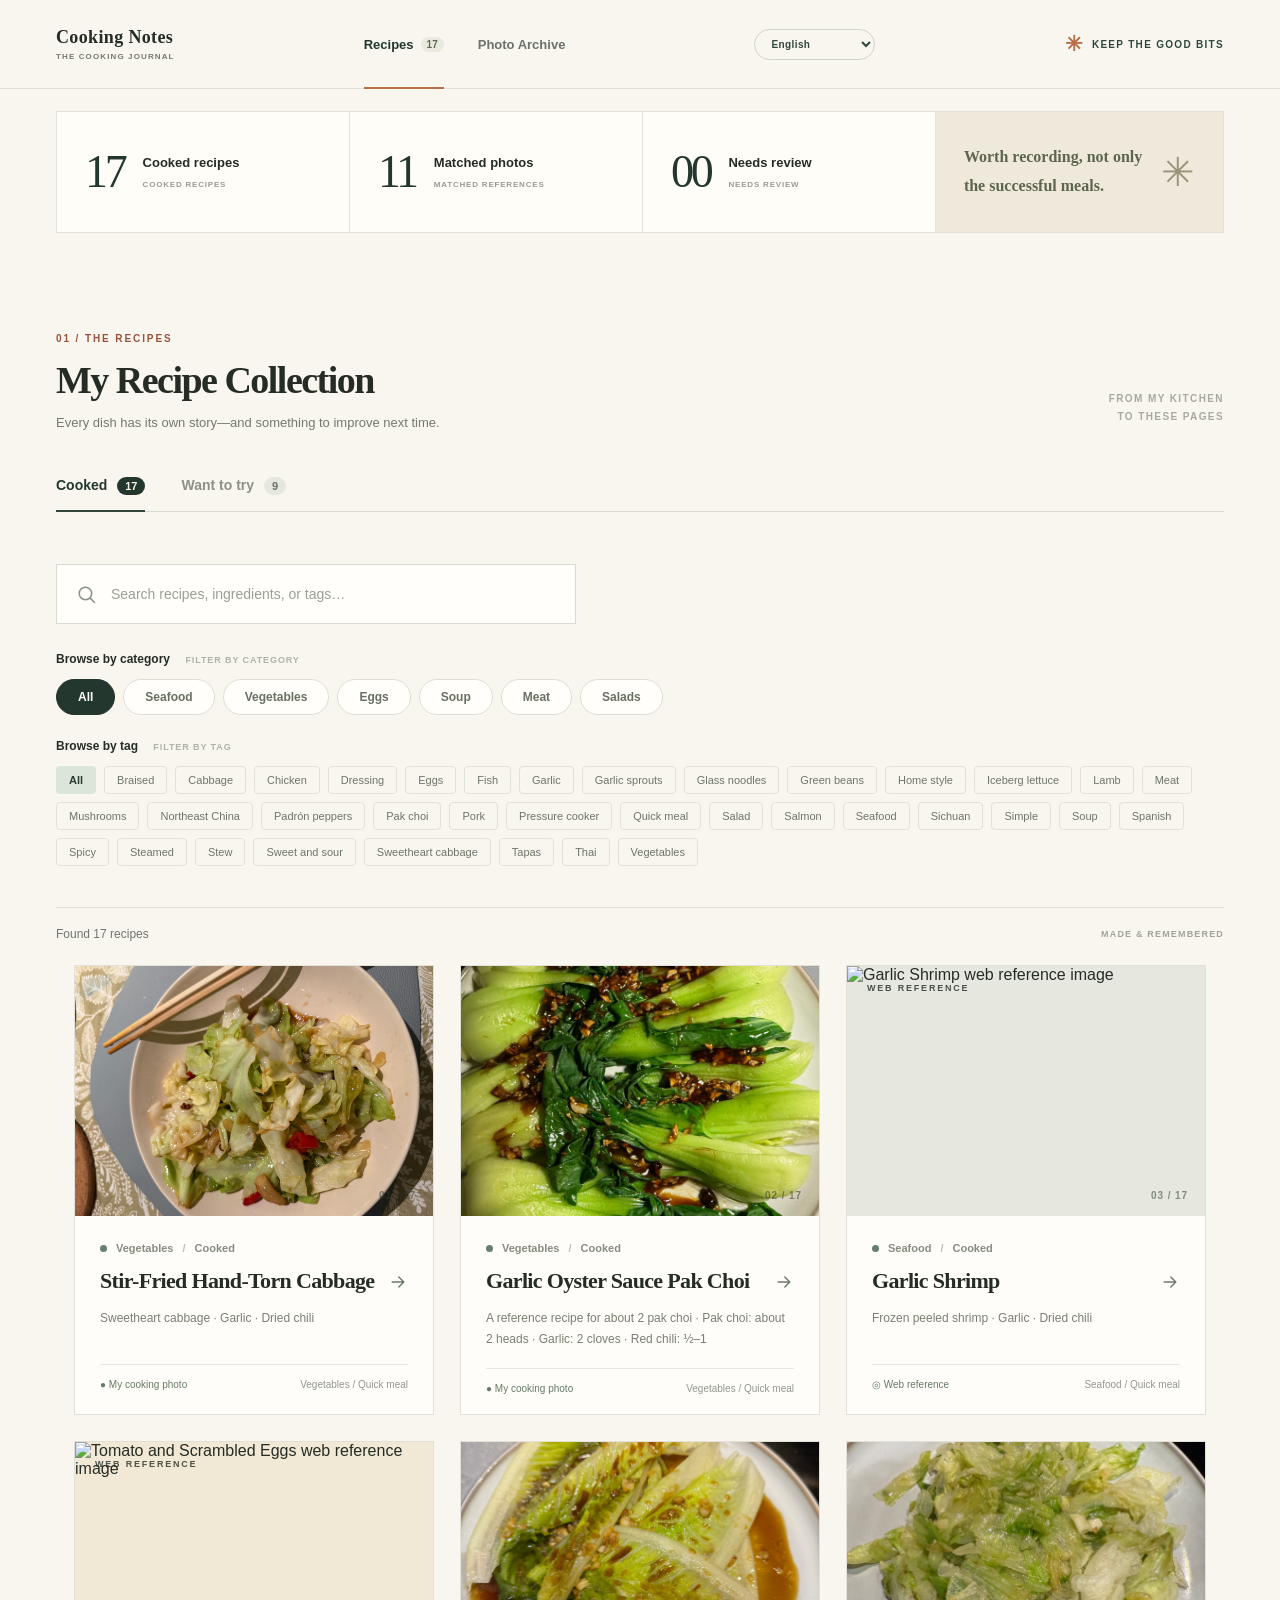
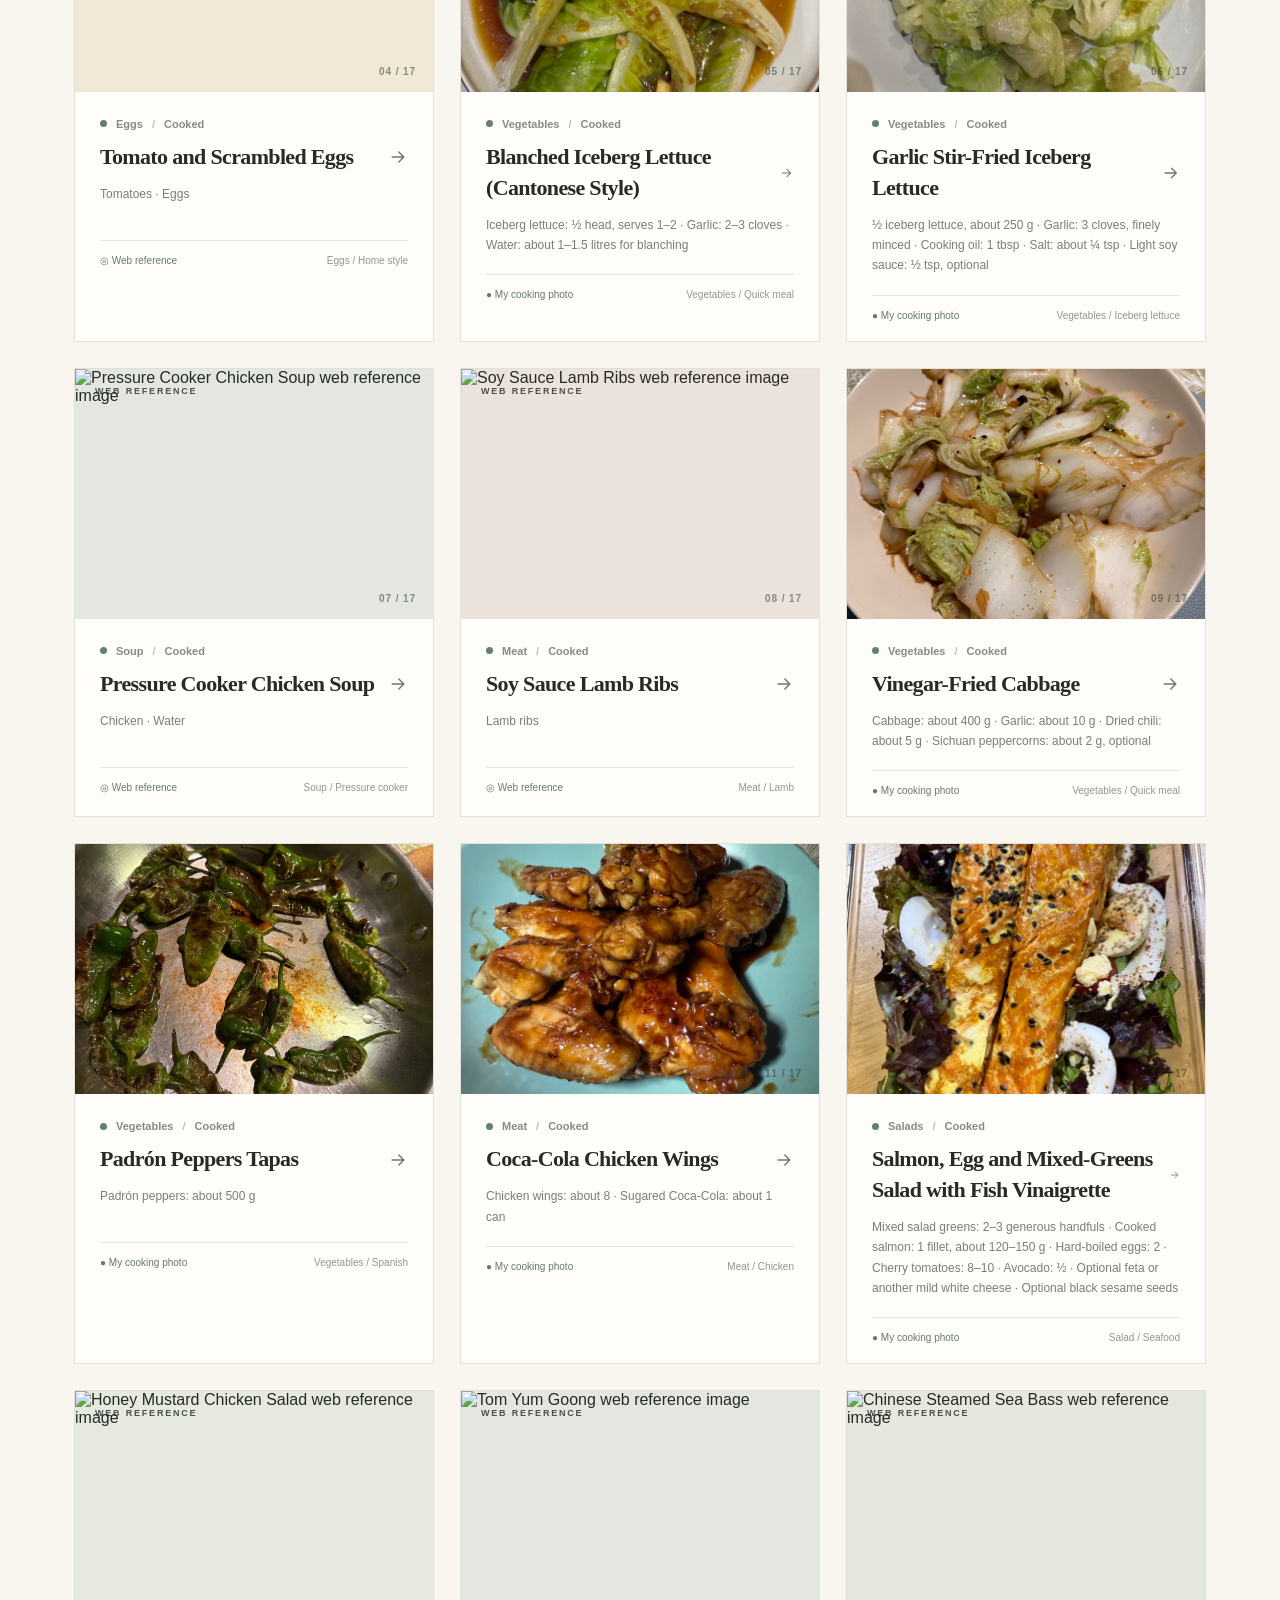
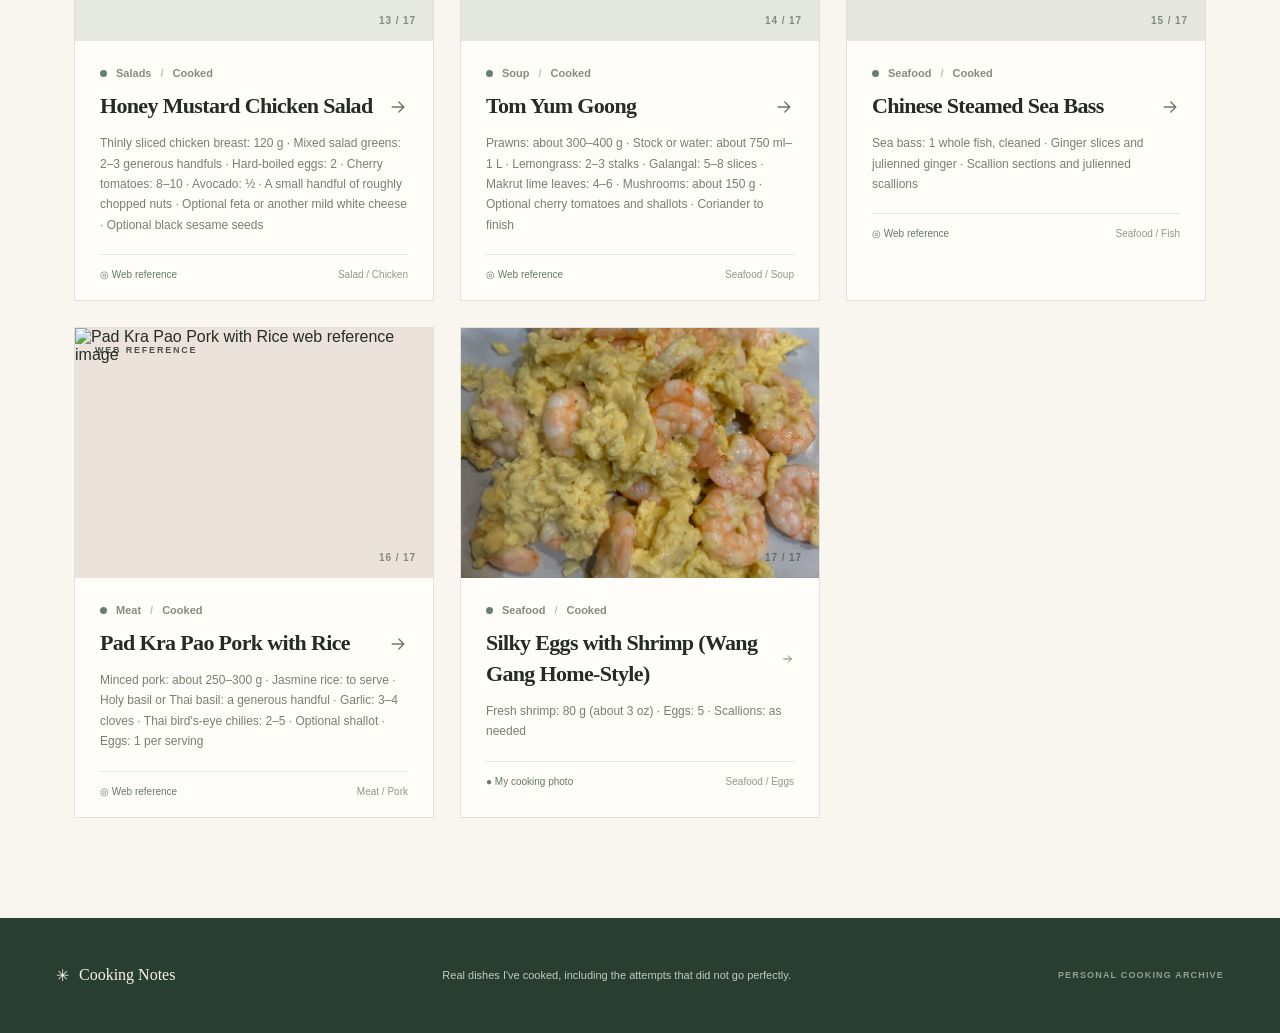
==== commit f6c83618: "Add latest personal cooking photos" ====
--- a/standalone.html
+++ b/standalone.html
@@ -32,7 +32,7 @@
 @media(max-width:760px){.recipe-grid{grid-template-columns:repeat(2,minmax(0,1fr));gap:12px;align-items:start}.recipe-card{width:100%}.card-cover{height:180px}.card-content{padding:15px 14px 14px}.card-meta{font-size:10px;gap:6px}.card-title-row{align-items:flex-start}.card-title-row h3{font-size:19px;line-height:1.3}.card-ingredients{font-size:11px;line-height:1.55;min-height:0;margin:8px 0 14px}.card-bottom{display:block;font-size:9px}.card-bottom .card-photo-status{display:block;margin-bottom:5px}}
 
 </style>
-  <script id="cookbook-data" type="application/json">{"recipes":[{"id":"hand-torn-cabbage","title":"手撕包菜","status":"cooked","cuisine":"Chinese","category":"蔬菜","tags":["vegetables","quick-meal","sweetheart-cabbage"],"cover":"../../images/photos/hand-torn-cabbage-2026-10-12.jpg","ingredients":["Sweetheart Cabbage","蒜","干辣椒"],"seasonings":[],"instructions":["包菜撕成块，洗净并充分沥干。","蒜切末，干辣椒剪段。","锅充分预热，加油。","蒜和干辣椒短暂爆香。","先放比较厚的菜梗，再放叶子。","大火快速翻炒。","最后加入生抽、醋和糖。"],"experience":["已实际做过，但上次效果不够理想。","实际炒了约 5 分钟。","菜比较嫩，但是缺少焦香。","盘底有一些水。","醋用到约 1 tbsp，可能偏多。"],"improvements":["包菜洗完充分沥干。","锅要更热。","菜太多可以分批炒。","减少频繁翻动。","尝试把炒制时间缩短到约 2–3 分钟。","醋先用 1 tsp。"],"nextSeasonings":["生抽：2 tsp","醋：1 tsp","糖：¼–½ tsp"],"notes":[],"sources":[],"filename":"recipes/cooked/hand-torn-cabbage.md","referenceImage":null,"photos":[{"originalFile":"IMG_0497.HEIC","displayFile":"hand-torn-cabbage-2026-10-12.jpg","date":"2026-10-12","identifiedAs":"手撕包菜","matchStatus":"matched","recipeId":"hand-torn-cabbage","note":"可靠匹配手撕包菜；不能仅凭照片确定是哪一次尝试。","available":true,"publicPath":"./images/photos/hand-torn-cabbage-2026-10-12.jpg"},{"originalFile":"IMG_0633.HEIC","displayFile":"hand-torn-cabbage-2026-10-29.jpg","date":"2026-10-29","identifiedAs":"手撕包菜","matchStatus":"matched","recipeId":"hand-torn-cabbage","note":"可靠匹配手撕包菜；不能仅凭照片确定是哪一次尝试。","available":true,"publicPath":"./images/photos/hand-torn-cabbage-2026-10-29.jpg"}]},{"id":"garlic-oyster-sauce-pak-choi","title":"蒜蓉蚝油 Pak Choi","status":"cooked","cuisine":"Chinese","category":"蔬菜","tags":["vegetables","quick-meal","pak-choi"],"cover":"../../images/photos/garlic-oyster-sauce-pak-choi-2026-10-25.jpg","ingredients":["参考配方约适合 2 颗 Pak Choi：","Pak Choi：约 2 颗","蒜：2 瓣","红辣椒：半根至 1 根"],"seasonings":["蚝油：1 tbsp","生抽：1 tsp","老抽：少许，可选","香油：½ tsp","玉米淀粉：¼ tsp 或更少","水：约 3 tbsp，可根据浓稠度增加"],"instructions":["Pak Choi 洗净，对半或切成四份。","菜梗先接触沸水约 10–15 秒，再将叶子放进去短暂焯熟。","捞出充分沥干。","锅中加油，将蒜和红辣椒炒香。","加入提前混合好的酱汁，稍微煮至浓稠。","浇在 Pak Choi 上。"],"experience":["已实际做过，并且拍了照片。","上次菜叶有点软。","上次酱汁偏浓，而且量稍多。"],"improvements":["缩短焯水时间。","减少玉米淀粉或增加一点水。","不需要浇太多酱汁。"],"nextSeasonings":[],"notes":[],"sources":["Khin's Kitchen — Pak Choi with Garlic Sauce（原始菜谱名称；当前记录未提供链接）"],"filename":"recipes/cooked/garlic-oyster-sauce-pak-choi.md","referenceImage":null,"photos":[{"originalFile":"IMG_0579.HEIC","displayFile":"garlic-oyster-sauce-pak-choi-2026-10-25.jpg","date":"2026-10-25","identifiedAs":"蒜蓉蚝油 Pak Choi","matchStatus":"matched","recipeId":"garlic-oyster-sauce-pak-choi","note":"可靠匹配该菜谱。","available":true,"publicPath":"./images/photos/garlic-oyster-sauce-pak-choi-2026-10-25.jpg"}]},{"id":"garlic-shrimp","title":"蒜香虾仁","status":"cooked","cuisine":"Chinese","category":"海鲜","tags":["seafood","quick-meal"],"cover":null,"ingredients":["冷冻去壳虾仁","蒜","干辣椒"],"seasonings":["生抽","蚝油","糖"],"instructions":["虾仁解冻，沥干并擦去多余水分。","蒜切末，干辣椒剪段，可以去籽。","小火用油爆香蒜末和干辣椒。","加入虾仁炒至完全熟透。","加入生抽、蚝油和少量糖，翻炒均匀。"],"experience":["已实际做过。","干辣椒去籽可以减少辣度。","蒜和干辣椒不要炒焦，否则会发苦。","冷冻虾仁需要尽量沥干水分。"],"improvements":[],"nextSeasonings":[],"notes":["上图是网络参考图，不是本人的实拍照片。"],"sources":["网络参考图来源：[The Kitchn — Garlic Butter Shrimp](https://www.thekitchn.com/garlic-butter-shrimp-265172)"],"filename":"recipes/cooked/garlic-shrimp.md","referenceImage":"https://cdn.apartmenttherapy.info/image/upload/v1784063282/k/archive/4d14d19b855023bfdb66a6a99bb9dd78fb2894a0_landscape.jpg","photos":[]},{"id":"tomato-and-eggs","title":"西红柿炒鸡蛋","status":"cooked","cuisine":"Chinese","category":"鸡蛋","tags":["eggs","home-style"],"cover":null,"ingredients":["番茄","鸡蛋"],"seasonings":["盐","糖","油"],"instructions":["鸡蛋打散，先炒至凝固，盛出来。","番茄切块，放入锅中加盐炒软。","适当压碎番茄，让它释放汁水。","加入炒好的鸡蛋。","用糖和盐调整味道。"],"experience":["已实际做过，但上次不太成功。","英国买的番茄比较硬。","番茄炒了以后仍然保持块状，很难炒出番茄汁。","加水后，最后还是变得比较干。"],"improvements":["买成熟、偏软的番茄。","番茄先单独炒 4–6 分钟。","可以盖盖子稍微焖一下。","必要时加少量番茄酱辅助出汁。"],"nextSeasonings":[],"notes":["上图是网络参考图，不是本人的实拍照片。"],"sources":["网络参考图来源：[爱料理 — 蕃茄炒蛋](https://icook.tw/recipes/59691)"],"filename":"recipes/cooked/tomato-and-eggs.md","referenceImage":"https://tokyo-kitchen.icook.network/uploads/step/cover/234334/8b9d5fb97aab0b68.jpg","photos":[]},{"id":"blanched-iceberg-lettuce","title":"白灼生菜（广东做法）","status":"cooked","cuisine":"Chinese","category":"蔬菜","tags":["vegetables","quick-meal","iceberg-lettuce"],"cover":null,"ingredients":["Iceberg Lettuce（球生菜）：半颗，约 1–2 人份","大蒜：2–3 瓣","水：约 1–1.5 L，用于焯菜"],"seasonings":["蚝油：1 tbsp（15 ml）","生抽：1 tbsp（15 ml）","糖：½ tsp","食用油：1 tbsp，用于制作蒜蓉蚝油汁","盐：½ tsp，用于焯水","食用油：½ tsp，用于焯水"],"instructions":["准备生菜：将半颗 Iceberg Lettuce 用手撕成较大的叶片，洗净并充分沥水；不要撕得太小，否则焯水后容易软塌。大蒜切成蒜末。","调蚝油汁：在小碗中混合蚝油 1 tbsp、生抽 1 tbsp、糖 ½ tsp 和水 2 tbsp，搅拌均匀备用。","白灼生菜：锅中加入约 1–1.5 L 水，大火煮沸后加入盐 ½ tsp 和食用油 ½ tsp。放入生菜，Iceberg Lettuce 焯 10–20 秒即可；只需要稍微软化，仍然保持爽脆。立即捞出，充分沥水装盘，不要过冷水。","制作蒜蓉蚝油汁：锅中加入 1 tbsp 食用油，中小火加热。放入蒜末，炒约 15–25 秒，闻到蒜香后倒入调好的蚝油汁；煮至微微冒泡，再煮约 15–20 秒后关火。不要把蒜炒焦，否则会发苦。","淋汁：把热的蒜蓉蚝油汁均匀浇在生菜上，立即食用。"],"experience":["已实际做过，觉得很好吃。"],"improvements":[],"nextSeasonings":[],"notes":["Iceberg Lettuce 比广东常用的生菜更脆、水分更多，因此焯水时间要短；10–20 秒通常足够。","生菜一定要充分沥干，否则蚝油汁会被稀释。","蚝油和生抽本身含盐，酱汁通常不需要额外加盐。","在伦敦 Tesco 或 Sainsbury's 购买时，也可以尝试 Little Gem Lettuce：叶片更厚，焯水后更容易保持形状；如果家里已有 Iceberg，直接使用即可。","上图是网络参考图，不是本人的实拍照片。"],"sources":["网络参考图来源：[DelishHomeCook — Iceberg Lettuce with Oyster Sauce](https://delishhomecook.com/2017/07/28/blanched_lettuce/)"],"filename":"recipes/cooked/blanched-iceberg-lettuce.md","referenceImage":"https://delishhomecook.files.wordpress.com/2017/07/dsc01959-small.jpg","photos":[]},{"id":"garlic-stir-fried-iceberg-lettuce","title":"蒜蓉炒生菜（Iceberg Lettuce）","status":"cooked","cuisine":"Chinese","category":"蔬菜","tags":["vegetables","iceberg-lettuce","garlic","quick-meal"],"cover":"../../images/photos/garlic-stir-fried-iceberg-lettuce-2026-11-02.jpg","ingredients":["半颗 Iceberg lettuce，约 250 g","大蒜 3 瓣，切细末","食用油 1 tbsp（15 ml）","盐约 1/4 tsp","可选：生抽 1/2 tsp"],"seasonings":[],"instructions":["**Prepare the lettuce:** 切掉根部硬芯，把叶子撕成约 5–7 cm 的大块，洗净后充分沥干。水分越少，越不容易炒成水煮生菜。","**Split the garlic:** 将蒜末分成两份，约 2/3 用来爆香，剩下 1/3 在出锅前加入。","**Start the aromatics:** 炒锅用中大火预热 30–60 秒，加入油和 2/3 的蒜末，炒约 10–15 秒，闻到蒜香即可。不要把蒜炒到深黄色，否则容易发苦。","**Stir-fry quickly:** 调到大火，一次加入生菜，快速翻炒约 30 秒。生菜开始变软、体积缩小后撒盐，再加入剩余蒜末，继续翻炒 15–30 秒。","**Serve immediately:** 叶片边缘刚变软、颜色稍微变深，但较厚的部分仍然爽脆时立即关火装盘。不要把生菜留在热锅里，也不要加水或盖锅盖。"],"experience":["已经实际做过；目前还没有详细记录具体口感和下次改进点。"],"improvements":[],"nextSeasonings":[],"notes":[],"sources":[],"filename":"recipes/cooked/garlic-stir-fried-iceberg-lettuce.md","referenceImage":null,"photos":[{"originalFile":"garlic-stir-fried-iceberg-lettuce-2026-11-02.jpg","displayFile":"garlic-stir-fried-iceberg-lettuce-2026-11-02.jpg","date":"2026-11-02","identifiedAs":"蒜蓉炒生菜（Iceberg Lettuce）","matchStatus":"matched","recipeId":"garlic-stir-fried-iceberg-lettuce","note":"来自另一个 Cooking 文件夹的新个人实拍照片。","available":true,"publicPath":"./images/photos/garlic-stir-fried-iceberg-lettuce-2026-11-02.jpg"}]},{"id":"pressure-cooker-chicken-soup","title":"高压锅鸡汤","status":"cooked","cuisine":"Chinese","category":"汤","tags":["soup","pressure-cooker","simple"],"cover":null,"ingredients":["鸡","水"],"seasonings":[],"instructions":["将鸡放进高压锅。","加水。","用高压锅煮汤。以前提到过约 1 小时，但具体高压烹饪时间和模式尚未确认。"],"experience":["已实际做过。","具体调味料、鸡肉用量和高压烹饪时间尚未记录，下一次做的时候可以补充。"],"improvements":[],"nextSeasonings":[],"notes":["上图是网络参考图，不是本人的实拍照片。"],"sources":["网络参考图来源：[Wikimedia Commons — Chinese Food - Chicken Soup](https://commons.wikimedia.org/wiki/File:Chinese_Food_-_Chicken_Soup.JPG)（CC BY-SA 3.0）"],"filename":"recipes/cooked/pressure-cooker-chicken-soup.md","referenceImage":"https://upload.wikimedia.org/wikipedia/commons/4/47/Chinese_Food_-_Chicken_Soup.JPG","photos":[]},{"id":"soy-sauce-lamb-ribs","title":"酱油羊排","status":"cooked","cuisine":"Chinese","category":"肉类","tags":["meat","lamb","home-style"],"cover":null,"ingredients":["羊排"],"seasonings":["酱油"],"instructions":[],"experience":["已实际做过。","这道菜是自己随意调制的酱油风味，不是严格按照某个中餐菜谱做的。"],"improvements":[],"nextSeasonings":[],"notes":["上图是网络参考图，不是本人的实拍照片；图片展示的是相近的红烧羊排风格，不代表这道菜的实际成品。"],"sources":["网络参考图来源：[搜狐 — 红烧羊肉/羊排相关图片](https://www.sohu.com/a/840072712_121106832)"],"filename":"recipes/cooked/soy-sauce-lamb-ribs.md","referenceImage":"https://q7.itc.cn/q_70/images03/20241220/396b5f5ba7764e2a8b6789eb6a0640f6.jpeg","photos":[]},{"id":"vinegar-braised-cabbage","title":"醋溜白菜","status":"cooked","cuisine":"Chinese","category":"蔬菜","tags":["vegetables","quick-meal","cabbage"],"cover":"../../images/photos/stir-fried-cabbage-vegetable-review-2026-10-15.jpg","ingredients":["白菜／大白菜：约 400 g","蒜：约 10 g","干辣椒：约 5 g","花椒：约 2 g，可选"],"seasonings":["陈醋：约 20 ml","生抽：约 10 ml","白砂糖：约 5 g","盐：约 3 g","食用油：约 25 ml"],"instructions":["将白菜帮和叶分开；白菜帮斜切成片，白菜叶撕成大块。","锅烧热加油，放入花椒小火炸香后捞出。","加入干辣椒段和蒜片，短暂爆香。","转大火，先加入白菜帮快速翻炒约 1 分钟，再加入白菜叶翻炒约 30 秒。","沿锅边淋入陈醋，快速翻炒。","加入生抽、糖和盐，翻炒均匀后立即出锅。"],"experience":["已实际做过，并拍了照片。"],"improvements":["下次改进尚未记录。公开参考做法强调大火快炒、帮叶分开，以减少出水并保持脆感；是否适合下一次实际尝试，之后再记录。"],"nextSeasonings":[],"notes":["上面的用量和步骤是根据公开常见做法整理的参考版本，不代表 2026-10-15 这次照片对应的确切用量或步骤。"],"sources":["醋溜白菜参考做法：[理科生下厨房](https://scicook.com/recipes/vinegar-cabbage/)"],"filename":"recipes/cooked/vinegar-braised-cabbage.md","referenceImage":null,"photos":[{"originalFile":"IMG_0504.HEIC","displayFile":"stir-fried-cabbage-vegetable-review-2026-10-15.jpg","date":"2026-10-15","identifiedAs":"醋溜白菜","matchStatus":"matched","recipeId":"vinegar-braised-cabbage","note":"用户确认这是醋溜白菜。","available":true,"publicPath":"./images/photos/stir-fried-cabbage-vegetable-review-2026-10-15.jpg"}]},{"id":"padron-peppers-tapas","title":"Padrón Peppers Tapas","status":"cooked","cuisine":"Spanish","category":"蔬菜","tags":["vegetables","spanish","tapas","padron-peppers"],"cover":"../../images/photos/pan-fried-green-peppers-review-2026-10-17.jpg","ingredients":["Padrón peppers：约 500 g"],"seasonings":["西班牙橄榄油：适量（公开参考版本约 300 ml）","海盐片：适量"],"instructions":["Padrón peppers 洗净，并充分沥干水分。","锅中加入橄榄油并充分加热。","放入辣椒，煎炸至表皮起泡并呈金黄色。","捞出沥去多余油分，装盘后撒上海盐，趁热食用。"],"experience":["已实际做过，并拍了照片。","这道菜是西班牙 tapas。"],"improvements":[],"nextSeasonings":[],"notes":["上面的用量和步骤是根据西班牙常见 tapas 做法整理的参考版本，不代表 2026-10-17 这次照片对应的确切用量或步骤。"],"sources":["Padrón peppers 参考做法：[Foods and Wines from Spain](https://www.foodswinesfromspain.com/en/fws-academy/recipes/2017/october/padron-peppers)"],"filename":"recipes/cooked/padron-peppers-tapas.md","referenceImage":null,"photos":[{"originalFile":"IMG_0531.HEIC","displayFile":"pan-fried-green-peppers-review-2026-10-17.jpg","date":"2026-10-17","identifiedAs":"Padrón Peppers Tapas","matchStatus":"matched","recipeId":"padron-peppers-tapas","note":"用户确认这是西班牙 Padrón peppers tapas。","available":true,"publicPath":"./images/photos/pan-fried-green-peppers-review-2026-10-17.jpg"}]},{"id":"coca-cola-chicken-wings","title":"可乐鸡翅","status":"cooked","cuisine":"Chinese","category":"肉类","tags":["meat","chicken","home-style"],"cover":"../../images/photos/soy-glazed-chicken-review-2026-10-25.jpg","ingredients":["鸡翅：约 8 只","含糖可乐：约 1 罐"],"seasonings":["盐：适量","料酒：约 1 tbsp","生抽：约 10 ml","老抽：约 5–7 ml","姜片：约 5 片","桂皮：半支至 1 支，可选","八角：可选"],"instructions":["在鸡翅两面划刀或扎孔，帮助入味；可用料酒和老抽腌制约 30 分钟至 2 小时。","鸡翅冷水下锅，可加入姜片；煮开并撇去浮沫后捞出，用温水冲净并擦干。","锅烧热，将鸡翅小火煎至两面金黄。","加入可乐、料酒、生抽、老抽和可选的桂皮、八角；液体以接近没过鸡翅为宜。","小火炖煮至鸡翅熟透、汤汁明显减少。","转大火收汁，让浓稠酱汁裹在鸡翅表面；最后按需要补盐。"],"experience":["已实际做过，并拍了照片。"],"improvements":[],"nextSeasonings":[],"notes":["上面的用量和步骤是根据公开常见做法整理的参考版本，不代表 2026-10-25 这次照片对应的确切用量或步骤。"],"sources":["可乐鸡翅参考做法：[下厨房](https://m.xiachufang.com/recipe/1000229/)","可乐鸡翅常见做法概述：[维基百科](https://zh.wikipedia.org/wiki/可乐鸡翅)"],"filename":"recipes/cooked/coca-cola-chicken-wings.md","referenceImage":null,"photos":[{"originalFile":"IMG_0581.HEIC","displayFile":"soy-glazed-chicken-review-2026-10-25.jpg","date":"2026-10-25","identifiedAs":"可乐鸡翅","matchStatus":"matched","recipeId":"coca-cola-chicken-wings","note":"用户确认这是可乐鸡翅。","available":true,"publicPath":"./images/photos/soy-glazed-chicken-review-2026-10-25.jpg"}]},{"id":"fish-vinaigrette","title":"三文鱼鸡蛋混合生菜沙拉（Fish Vinaigrette）","status":"cooked","cuisine":"Western","category":"沙拉","tags":["salad","seafood","salmon","simple"],"cover":"../../images/photos/fish-vinaigrette-1.jpg","ingredients":["混合生菜：2–3 大把，例如绿叶生菜和红叶生菜","熟三文鱼：1 片，约 120–150 g，简单调味后掰成大块","水煮蛋：2 个，对半或切成四块","樱桃番茄：8–10 个，对半切开","牛油果：½ 个，切片或切丁","可选：少量菲达奶酪或其他味道温和的白奶酪","可选：黑芝麻，最后撒上"],"seasonings":["特级初榨橄榄油：3 份","醋：1 份","盐：适量","黑胡椒：适量","意大利综合香料：适量"],"instructions":["制作油醋汁：将橄榄油、醋、盐、黑胡椒和意大利综合香料放入一个最小的透明密封容器中，盖紧后摇匀。","组合沙拉：把混合生菜放入大盘，加入樱桃番茄和牛油果，再摆上三文鱼和水煮蛋。","完成：按喜好加入奶酪和黑芝麻。再次摇匀油醋汁，淋在沙拉上后立即食用。"],"experience":["已实际做过，并拍下了两张成品照片。"],"improvements":[],"nextSeasonings":[],"notes":[],"sources":[],"filename":"recipes/cooked/fish-vinaigrette.md","referenceImage":null,"photos":[{"originalFile":"fish-vinaigrette-1.jpg","displayFile":"fish-vinaigrette-1.jpg","date":"日期未记录","identifiedAs":"三文鱼鸡蛋混合生菜沙拉","matchStatus":"matched","recipeId":"fish-vinaigrette","note":"随鱼汁油醋汁菜谱提供的个人实拍照片。","available":true,"publicPath":"./images/photos/fish-vinaigrette-1.jpg"},{"originalFile":"fish-vinaigrette-2.jpg","displayFile":"fish-vinaigrette-2.jpg","date":"日期未记录","identifiedAs":"三文鱼鸡蛋混合生菜沙拉","matchStatus":"matched","recipeId":"fish-vinaigrette","note":"随鱼汁油醋汁菜谱提供的个人实拍照片。","available":true,"publicPath":"./images/photos/fish-vinaigrette-2.jpg"}]},{"id":"honey-mustard-chicken-salad-sauce","title":"蜂蜜芥末鸡肉沙拉","status":"cooked","cuisine":"Western","category":"沙拉","tags":["salad","chicken","dressing","simple"],"cover":null,"ingredients":["薄切鸡胸肉：120 g，可以使用超市购买的熟鸡肉片，或将熟鸡胸肉切薄","混合生菜：2–3 大把，例如绿叶生菜和红叶生菜","水煮蛋：2 个，对半或切成四块","樱桃番茄：8–10 个，对半切开","牛油果：½ 个，切片或切丁","坚果：一小把，粗略切碎，例如杏仁、核桃或腰果","可选：少量菲达奶酪或其他味道温和的白奶酪","可选：黑芝麻，最后撒上"],"seasonings":["特级初榨橄榄油：1 tbsp（15 ml）","第戎芥末：1 tbsp（15 g）；也可以用 2 tsp 第戎芥末加 1 tsp 粒粒芥末增加口感","蜂蜜：2 tsp（10 ml）","苹果醋或新鲜柠檬汁：1 tsp（5 ml），用来平衡甜味并帮助乳化","细海盐：1 小撮","现磨黑胡椒：1 小撮","可选：极少量蒜粉或一小撮切碎的新鲜细香葱"],"instructions":["准备鸡肉：如果使用生鸡胸肉，用盐和胡椒调味，彻底煮熟后稍微静置，再切成薄片；如果使用现成的熟鸡肉片，可直接使用。","混合酱汁底：在小碗中将芥末、蜂蜜、醋（或柠檬汁）、盐和黑胡椒搅拌至完全顺滑。","乳化橄榄油：一边快速搅拌，一边慢慢将橄榄油细细地倒入芥末混合物中，直到酱汁变得有光泽并稍微变稠。","调整浓稠度：尝味后按需要调整。如果想让酱汁更适合淋在嫩叶上，可以加入 ½ tsp 温水搅匀。","组合沙拉：把生菜、樱桃番茄和牛油果放入碗中，摆上水煮蛋、薄切鸡肉和坚果，再加入可选的奶酪和黑芝麻。","拌匀后食用：将一半酱汁拌入鸡肉，另一半在上桌前立即淋到生菜上。"],"experience":[],"improvements":[],"nextSeasonings":[],"notes":["这个配方按 120 g 鸡肉计算，大约可得到 2½ tbsp 乳化酱汁，足够拌鸡肉并调味一份配菜沙拉。","如果使用生鸡肉，可以在煎好后转小火，在锅中加入 1 tbsp 酱汁，让鸡肉裹上酱汁并轻微焦糖化 30–45 秒；剩下的酱汁冷拌沙拉。","网络参考图只用于帮助想象成品，不是个人实拍照片。"],"sources":["参考做法与图片来源：[Savory Spiral — Honey Mustard Chicken Salad](https://savoryspiral.com/honey-mustard-chicken-salad-fresh-and-tasty-delight/)"],"filename":"recipes/cooked/honey-mustard-chicken-salad-sauce.md","referenceImage":"https://cdn.savoryspiral.com/images/4fbd47ed-cafc-4850-a252-42136aacfcce_3a17056e.webp","photos":[]},{"id":"red-braised-pork","title":"红烧肉","status":"to-try","cuisine":"Chinese","category":"其他","tags":["meat","pork","braised","home-style"],"cover":null,"ingredients":["五花肉：约 500 g，切成 3–4 cm 方块","姜：约 5 片","葱：2–3 段"],"seasonings":["冰糖：约 25–30 g","生抽：约 2 tbsp","老抽：约 1 tbsp，用于上色，可按颜色减少","料酒或绍兴酒：约 2 tbsp","八角：1–2 个","桂皮：1 小段，可选","水：足量，接近没过猪肉","盐：最后按味道调整"],"instructions":["五花肉冷水下锅，加入少量姜片，煮开后撇去浮沫，捞出并擦干。","锅中少油，将五花肉各面煎至微微金黄，先盛出。","锅中留少量油，加入冰糖，小火加热至融化并呈琥珀色；不要炒焦。","放回五花肉，加入姜、葱、八角和桂皮，翻匀上色。","加入生抽、老抽和料酒，再加入足量热水。","煮开后转小火，盖盖炖约 60–90 分钟，直到肉变软。","打开锅盖转中高火收汁，尝味后再决定是否加盐。"],"experience":[],"improvements":[],"nextSeasonings":[],"notes":["这是一个典型的红烧肉参考版本，实际用量和炖煮时间等做过后再记录。","网络参考图只用于帮助想象成品，不是个人实拍照片。"],"sources":["参考做法：[TravelChinaGuide — Red Braised Pork](https://www.travelchinaguide.com/tour/food/chinese-cooking/stewed-pork.htm)"],"filename":"recipes/cooked/red-braised-pork.md","referenceImage":"https://imgs.shanghaifoodmenu.com/uploads/images/202606/shanghai_braised_pork_belly_1200.webp","photos":[]},{"id":"dongbei-chicken-mushroom-stew","title":"小鸡炖蘑菇","status":"to-try","cuisine":"Chinese","category":"其他","tags":["meat","chicken","mushrooms","stew","home-style"],"cover":null,"ingredients":["鸡块：约 700 g，可用鸡腿、鸡翅或带骨鸡块","干榛蘑：约 30 g；也可以用干香菇替代","姜：约 5 片","葱：2–3 段"],"seasonings":["生抽：约 2 tbsp","老抽：约 1 tsp，可选","料酒：约 1 tbsp","八角：1 个","香叶：1–2 片，可选","盐：适量","水或泡蘑菇的水：足量"],"instructions":["干蘑菇提前泡软，洗净并保留清澈的泡蘑菇水。","鸡块冷水下锅，煮开后撇去浮沫，捞出并冲洗干净。","锅中加油，放入姜片和葱段炒香，再加入鸡块翻炒至表面略微上色。","加入生抽、老抽、料酒、八角和香叶，翻炒均匀。","倒入泡蘑菇水或热水，加入蘑菇；煮开后转小火，盖盖炖约 30–45 分钟。","鸡肉变软后开盖收汁，按味道加盐，趁热食用。"],"experience":[],"improvements":[],"nextSeasonings":[],"notes":["小鸡炖蘑菇是东北风味炖菜，传统上常用榛蘑；买不到时可用香菇等干蘑菇替代。","这是一个典型参考版本，实际鸡肉部位、蘑菇种类和时间等做过后再记录。","网络参考图不是个人实拍照片。"],"sources":["参考背景：[人民网 — 小鸡炖蘑菇](https://health.people.com.cn/n1/2018/0707/c14739-30132623.html)","参考做法：[DayDayCook — 小鸡炖蘑菇](https://www.daydaycook.com/zh-Hans/recipe/braised-chicken-with-mushroom-and-noodle)"],"filename":"recipes/cooked/dongbei-chicken-mushroom-stew.md","referenceImage":"https://i2.kknews.cc/0rTuV5ugw5jUWA5qflm4zohzGCY-Gmjfb1s8lgKV_40/0.jpg","photos":[]},{"id":"chicken-glass-noodle-stew","title":"鸡肉炖粉条","status":"to-try","cuisine":"Chinese","category":"其他","tags":["meat","chicken","glass-noodles","stew","home-style"],"cover":null,"ingredients":["鸡腿或鸡块：约 500 g","粉条：约 100 g，提前泡软","姜：约 5 片","蒜：2 瓣，可选","葱：2–3 段"],"seasonings":["生抽：约 2 tbsp","老抽：约 1 tsp，可选","料酒：约 1 tbsp","八角：1 个，可选","盐：适量","黑胡椒：适量","水或鸡汤：足量"],"instructions":["粉条按包装说明泡软；如果很长，可以剪成适合入口的长度。","鸡块擦干，锅中加油，将鸡块煎至表面微微金黄。","加入姜、蒜、葱和八角，炒出香味。","加入生抽、老抽和料酒，翻炒均匀后倒入热水或鸡汤。","煮开后转小火，盖盖炖至鸡肉基本熟透，约 25–35 分钟。","加入泡软的粉条，再炖约 5–10 分钟，直到粉条吸收汤汁但仍有弹性。","尝味后用盐和黑胡椒调整，趁热食用。"],"experience":[],"improvements":[],"nextSeasonings":[],"notes":["粉条要最后加入，避免长时间炖煮后过度吸水或变碎。","这是一个家常参考版本，实际鸡肉部位、粉条种类和调味比例等做过后再记录。","网络参考图不是个人实拍照片。"],"sources":["参考做法：[美食天下 — 鸡肉炖粉条](https://home.meishichina.com/recipe-423650.html)"],"filename":"recipes/cooked/chicken-glass-noodle-stew.md","referenceImage":"https://tukuimg.bdstatic.com/processed/061ba6143cc326d3266fec0536bf7b3d.jpeg%40s_0%2Cw_800%2Ch_1000%2Cq_80","photos":[]},{"id":"gambas-al-ajillo","title":"蒜香油浸虾（Gambas al Ajillo）","status":"to-try","cuisine":"Spanish","category":"其他","tags":["seafood","spanish","tapas","garlic","quick-meal"],"cover":null,"ingredients":["去壳虾仁：约 250–300 g，尽量擦干","特级初榨橄榄油：约 100–150 ml，要能在小锅中形成明显油层","蒜：4–6 瓣，切薄片","干辣椒：1–2 根，剪段或切圈","欧芹：少量，切碎，可选"],"seasonings":["盐：适量","黑胡椒：少量，可选","柠檬汁：少量，可选"],"instructions":["虾仁解冻后充分擦干；如果使用带壳虾，可以保留尾部或虾头增加风味。","在小铸铁锅或浅锅中加入橄榄油和蒜片，小火慢慢加热，让蒜释放香味但不要变焦。","加入干辣椒，继续加热片刻。","转中高火加入虾仁，加盐，快速翻动，直到虾仁变粉红并刚好熟透，通常每面约 1–2 分钟。","撒上欧芹，按喜好加少量柠檬汁，连同热油一起上桌，配面包蘸油食用。"],"experience":[],"improvements":[],"nextSeasonings":[],"notes":["你描述的“几个虾仁在一锅油里”的西班牙 tapas 很可能就是 Gambas al Ajillo，也叫 Spanish garlic prawns。","这道菜的重点是橄榄油、蒜和虾；虾不要煮太久，否则会变老。","网络参考图不是个人实拍照片。"],"sources":["参考背景：[Wikipedia — Gambas al Ajillo](https://en.wikipedia.org/wiki/Gambas_al_ajillo)","参考做法：[Table & Traditions — Gambas al Ajillo](https://www.tableandtraditions.com/recipes/gambas-al-ajillo)"],"filename":"recipes/cooked/gambas-al-ajillo.md","referenceImage":"https://dynamic-media-cdn.tripadvisor.com/media/photo-o/2e/52/a5/af/caption.jpg?h=1100&s=1&w=1100","photos":[]},{"id":"dry-fried-green-beans","title":"干煸四季豆","status":"to-try","cuisine":"Chinese","category":"其他","tags":["vegetables","green-beans","sichuan","spicy","quick-meal"],"cover":null,"ingredients":["四季豆：约 400–500 g，去两头并掰成段","猪肉末：约 100 g，可选","蒜：3–4 瓣，切末","姜：少量，切末，可选","干辣椒：4–6 根，剪段","花椒：少量"],"seasonings":["食用油：适量","生抽：约 1 tbsp","料酒：约 1 tsp，可选","糖：½ tsp，可选","盐：适量","碎米芽菜：少量，可选"],"instructions":["四季豆洗净后充分擦干或沥干，掰成段；水分太多容易溅油，也不容易煸出皱皮。","锅中加入比平时炒菜稍多的油，放入四季豆，中火煸炒至表面起皱、出现小焦斑，内部刚好熟透，盛出备用。","锅中留少量油，小火炒香花椒和干辣椒，再加入蒜末和姜末。","如果使用猪肉末，加入后炒至变色并略微焦香；可选加入米芽菜。","放回四季豆，加入生抽、料酒、糖和盐，大火快速翻匀。","炒至表面干爽、香味融合后立即出锅。"],"experience":[],"improvements":[],"nextSeasonings":[],"notes":["“干煸”的关键是先把四季豆煸到起皱并减少水分，再加入香料和调味料。","四季豆必须彻底加热至熟透，不要只追求表面焦香。","网络参考图不是个人实拍照片。"],"sources":["参考做法：[TravelChinaGuide — Sichuan Dry-fried Green Beans](https://www.travelchinaguide.com/tour/food/chinese-cooking/dryfried-green-beans.htm)"],"filename":"recipes/cooked/dry-fried-green-beans.md","referenceImage":"https://dw-media.tkww.hk/epaper/wwp/20221108/TXT_JPG/a17a10.jpg","photos":[]},{"id":"twice-cooked-pork","title":"回锅肉","status":"to-try","cuisine":"Chinese","category":"其他","tags":["meat","pork","sichuan","spicy","home-style"],"cover":null,"ingredients":["带皮五花肉：约 400–500 g","蒜苗：约 100–150 g，切段","姜：几片","葱：2–3 段","花椒：少量"],"seasonings":["郫县豆瓣酱：约 1 tbsp","豆豉：约 1 tsp，可选","生抽：约 1 tsp","料酒：约 1 tbsp","糖：½ tsp，可选","干辣椒：少量，可选"],"instructions":["五花肉整块冷水下锅，加入姜、葱和花椒，煮至刚刚熟透；捞出放凉后切成尽可能薄的片。","锅中不必加太多油，放入肉片，中火煸炒至边缘微卷并释放出油脂。","将肉片拨到一边，利用锅中的油炒香豆瓣酱、豆豉和干辣椒。","加入生抽、料酒和糖，翻炒使肉片均匀裹上红亮的酱汁。","先加入蒜苗较硬的茎段翻炒，再加入叶子，大火快速炒至断生。","立即出锅，配米饭食用。"],"experience":[],"improvements":[],"nextSeasonings":[],"notes":["回锅肉的核心是“先煮后炒”：肉片要薄，先把油脂煸出，再用豆瓣酱和蒜苗完成第二次烹调。","这是一个典型川菜参考版本，具体辣度和油量做过后再记录。","网络参考图不是个人实拍照片。"],"sources":["参考做法：[TravelChinaGuide — Twice Cooked Pork](https://www.travelchinaguide.com/tour/food/chinese-cooking/twice-cooked-pork.htm)"],"filename":"recipes/cooked/twice-cooked-pork.md","referenceImage":"https://chinawondersguide.com/uploads/76/a/c4f2ca20bcb0d46ec7507a6e055c36e7be9cc.jpeg","photos":[]},{"id":"hunan-stir-fried-pork","title":"小炒肉","status":"to-try","cuisine":"Chinese","category":"其他","tags":["meat","pork","spicy","home-style","quick-meal"],"cover":null,"ingredients":["猪肉：约 300–400 g，可用五花肉和瘦肉混合，切薄片","青椒或湖南椒：约 150–200 g，切斜片","蒜：2–3 瓣，切片或切末","姜：少量，可选","葱：少量，可选"],"seasonings":["生抽：约 1 tbsp","老抽：½ tsp，可选","蚝油：约 1 tsp，可选","料酒：约 1 tsp","盐：适量","糖：少量，可选","食用油：适量"],"instructions":["猪肉切成薄片；如果使用较瘦的肉，可以用少量生抽和料酒抓匀，静置片刻。","青椒洗净擦干，切成斜片；锅要充分预热。","先下猪肉片，中高火翻炒至变色并略微焦香；如果使用五花肉，煸出多余油脂。","加入蒜、姜和葱，快速炒香。","加入青椒，保持大火翻炒至表面出现轻微焦斑但仍有口感。","加入生抽、老抽、蚝油、料酒、盐和可选的糖，快速翻匀后立即出锅。"],"experience":[],"improvements":[],"nextSeasonings":[],"notes":["小炒肉通常突出猪肉香和辣椒香；辣椒不要炒得过软，表面有轻微起泡或焦斑会更香。","这是一个家常湖南风味参考版本，肉的部位和辣椒品种可以按实际购买情况调整。","网络参考图不是个人实拍照片。"],"sources":["参考背景与做法：[DayDayCook — 农家小炒肉](https://www.daydaycook.com/zh-Hans/recipe/hometown-stir-fried-pork)"],"filename":"recipes/cooked/hunan-stir-fried-pork.md","referenceImage":"https://res.cloudinary.com/dxocatyhb/image/upload/ar_16%3A9%2Cc_fit%2Cw_1000/v1732982664/stir-fried-pork-with-peppers.webp","photos":[]},{"id":"tom-yum-goong","title":"冬阴功","status":"cooked","cuisine":"Thai","category":"汤","tags":["seafood","soup","thai","spicy","simple"],"cover":null,"ingredients":["虾：约 300–400 g，去壳去虾线；虾壳可留作熬汤","高汤或水：约 750 ml–1 L","香茅：2–3 根，拍裂切段","南姜：约 5–8 片","青柠叶：4–6 片，撕开","蘑菇：约 150 g","小番茄：6–8 个，对半切开，可选","红葱头：2–3 个，可选","香菜：少量，出锅装饰"],"seasonings":["鱼露：约 2 tbsp，按口味调整","青柠汁：约 3–4 tbsp，最后加入","泰国小米椒：适量，拍碎或切段","泰式辣椒膏（Nam Prik Pao）：约 1 tsp，可选","棕榈糖或白糖：少量，可选","盐：适量"],"instructions":["如果保留虾壳，可以先用少量油炒香，再加入水或高汤煮出底味；也可以直接使用现成高汤。","加入香茅、南姜、青柠叶、红葱头和辣椒，煮 3–4 分钟，让香味进入汤中。","加入蘑菇和番茄，煮至刚刚变软。","加入鱼露和可选的辣椒膏、糖，搅匀后尝味。","加入虾，煮到虾变粉红、刚好熟透，通常只需要约 1–2 分钟。","关火后加入青柠汁，撒上香菜；最后用鱼露、酸度和辣度调整平衡。"],"experience":[],"improvements":[],"nextSeasonings":[],"notes":["青柠汁最后关火后加入，可以更好地保留酸味和香气。","这份记录是典型冬阴功参考版本；没有个人实拍照片。"],"sources":["参考做法：[SBS Food — Tom Yum Goong](https://www.sbs.com.au/food/the-cook-up-with-adam-liaw/recipe/tom-yum-goong/cnubotmaz)"],"filename":"recipes/cooked/tom-yum-goong.md","referenceImage":"https://topthairealty.com/storage/39/content-2-top-10-thai-street-foods-you-must-try-4-tom-yum-goong-soup-with-fresh-herbs-2025-10-17-06-52-28.png","photos":[]},{"id":"steamed-sea-bass","title":"清蒸鲈鱼","status":"cooked","cuisine":"Chinese","category":"海鲜","tags":["seafood","fish","steamed","simple"],"cover":null,"ingredients":["鲈鱼：1 条，处理干净","姜：数片，另切少量姜丝","葱：数段，另切少量葱丝"],"seasonings":["蒸鱼豉油：约 1–2 tbsp，按鱼的大小调整","食用油：约 2 tbsp，用于最后淋热油","料酒：少量，可选","盐：少量，可选"],"instructions":["鲈鱼处理干净，在鱼身两面各划几刀；用少量盐和料酒简单腌几分钟后擦干。","盘中铺姜片和葱段，放上鲈鱼，再在鱼身上放少量姜片。","水烧开后上锅，大火蒸约 8–12 分钟，具体时间根据鱼的大小调整。","用筷子插入鱼身最厚处确认已经熟透，取出后倒掉盘中蒸出的水分和姜葱。","换上姜丝和葱丝，沿盘边淋入蒸鱼豉油。","将食用油烧至冒烟或明显变热，均匀淋在葱姜丝上，立即食用。"],"experience":[],"improvements":[],"nextSeasonings":[],"notes":["清蒸鲈鱼的重点是鱼要新鲜、蒸锅水要先烧开，并避免蒸得过久。","这份记录是典型家常参考版本；没有个人实拍照片。"],"sources":["参考做法：[Woks of Love — Authentic Steamed Sea Bass](https://woksoflove.com/authentic-steamed-sea-bass-qing-zheng-lu-yu-15-minute-recipe/)"],"filename":"recipes/cooked/steamed-sea-bass.md","referenceImage":"https://tokyo-kitchen.icook.network/uploads/step/cover/1300978/b25caedd47065c93.jpg","photos":[]},{"id":"pad-kra-pao-pork","title":"泰式打抛猪饭","status":"cooked","cuisine":"Thai","category":"肉类","tags":["meat","pork","thai","spicy","quick-meal"],"cover":null,"ingredients":["猪肉末：约 250–300 g","茉莉香米饭：适量","打抛叶或圣罗勒：一大把；买不到时可用泰国罗勒作为替代","蒜：3–4 瓣，切碎","泰国小米椒：2–5 根，切碎，按辣度调整","红葱头：1–2 个，切片，可选","鸡蛋：每份 1 个"],"seasonings":["生抽：约 1 tbsp","鱼露：约 1 tbsp","蚝油：约 1 tsp","糖：½–1 tsp","清水：少量，用于调开酱汁","食用油：煎蛋和炒肉使用"],"instructions":["将生抽、鱼露、蚝油、糖和少量清水混合成酱汁。","锅中加入比平时煎蛋稍多的油，煎鸡蛋至边缘酥脆、蛋白凝固而蛋黄仍可保持流心，盛出备用。","用锅中余油炒香蒜、辣椒和红葱头。","加入猪肉末，大火翻炒并压散，炒至变色并略微焦香。","倒入酱汁，继续翻炒至汤汁基本收干并裹住肉末。","关火后加入打抛叶或罗勒叶，利用余温炒至刚刚萎缩。","将打抛猪盖在米饭上，放上煎蛋立即食用。"],"experience":[],"improvements":[],"nextSeasonings":[],"notes":["你描述的“猪肉、很辣的酱、米饭和煎蛋”就是泰国常见的 Pad Kra Pao（打抛饭）组合。","这份记录是典型猪肉版本；没有个人实拍照片。"],"sources":["参考做法：[Kitchen Stories — Pad Kra Pao](https://www.kitchenstories.com/en/recipes/pad-kra-pao-thai-holy-basil-and-pork-stir-fry)"],"filename":"recipes/cooked/pad-kra-pao-pork.md","referenceImage":"https://www.cooking-therapy.com/wp-content/uploads/2024/02/Pad-Kra-Pao-10-683x1024.jpg","photos":[]},{"id":"stir-fried-garlic-sprouts","title":"清炒蒜苗","status":"to-try","cuisine":"Chinese","category":"蔬菜","tags":["vegetables","garlic-sprouts","simple","quick-meal"],"cover":null,"ingredients":["蒜苗：约 300–400 g，洗净切段","蒜：1 瓣，可选"],"seasonings":["食用油：适量","盐：适量","生抽：少量，可选","糖：一小撮，可选"],"instructions":["蒜苗洗净并充分沥干，把较粗的根部和嫩叶分开。","锅充分预热后加油，先放蒜苗根部，大火快速翻炒。","根部开始变软后加入叶子和可选的蒜末，继续翻炒至颜色鲜亮、刚好断生。","加盐调味；按喜好加入少量生抽和糖，立即出锅。"],"experience":[],"improvements":[],"nextSeasonings":[],"notes":["这是一个简单的参考版本；实际炒制时间和个人喜欢的软硬程度等做过后再记录。","目前还没有个人实拍照片。"],"sources":["参考做法与图片来源：[烂磁头 — 清炒蒜苗](https://blog.lancitou.net/gap-year-in-australia-d49/)"],"filename":"recipes/cooked/stir-fried-garlic-sprouts.md","referenceImage":"https://i.imgur.com/65tZM0jl.jpg","photos":[]},{"id":"silky-eggs-with-shrimp","title":"滑蛋虾仁","status":"cooked","cuisine":"Chinese","category":"海鲜","tags":["seafood","eggs","simple","quick-meal"],"cover":null,"ingredients":["虾仁：约 200 g，去壳去虾线","鸡蛋：4 个","葱花：少量"],"seasonings":["盐：½ tsp 左右，按口味调整","白胡椒：少量","料酒：1 tsp，可选","玉米淀粉：1 tsp，用于调滑蛋水","水或高汤：1–2 tbsp","食用油：适量"],"instructions":["虾仁洗净并充分擦干，用少量盐、白胡椒和料酒抓匀；可以加入一小撮淀粉帮助保持嫩度。","鸡蛋打散，加入少量盐、葱花、玉米淀粉和水或高汤，搅拌均匀。","锅充分预热，加少量油将虾仁快速炒至变色、接近熟透，先盛出。","锅中补少量油，倒入蛋液和虾仁；蛋液开始凝固时，用锅铲从底部轻轻推叠，不要频繁翻碎。","蛋液刚刚凝固、仍然湿润时立即关火并出锅，利用余温完成熟化。"],"experience":[],"improvements":[],"nextSeasonings":[],"notes":["滑蛋的关键是蛋液刚凝固就出锅，不要炒到完全干透。","这份记录是典型粤式家常参考版本；没有个人实拍照片。"],"sources":["参考做法：[The Woks of Life — Shrimp and Eggs, Cantonese-Style](https://thewoksoflife.com/shrimp-and-eggs/)"],"filename":"recipes/cooked/silky-eggs-with-shrimp.md","referenceImage":"https://cdn.sanity.io/images/2r0kdewr/production/11d84597388afd32c75286c120dc5f851388cbcf-1000x667.jpg?fm=webp&q=50&w=600","photos":[]},{"id":"guo-bao-rou","title":"锅包肉","status":"to-try","cuisine":"Chinese","category":"肉类","tags":["meat","pork","northeast","sweet-sour","home-style"],"cover":null,"ingredients":["猪里脊或猪肩肉：约 400 g，切成薄片","土豆淀粉：约 100 g，用水调成厚浆","胡萝卜：少量，切细丝","葱：少量，切丝","姜：少量，切丝","香菜：少量，可选"],"seasonings":["盐：约 ½ tsp，用于腌肉","白糖：约 3–4 tbsp","白醋或米醋：约 3–4 tbsp","蒜：1–2 瓣，切片","食用油：足量，用于炸肉","水：少量，用于调淀粉浆"],"instructions":["淀粉加水调成较厚的浆，静置一会儿，让淀粉充分吸水。","猪肉切薄片，用盐抓匀，静置约 10 分钟；准备好胡萝卜、葱、姜和蒜。","将肉片均匀裹上淀粉浆，放入中温油中炸至定型并略微金黄，捞出静置片刻。","将油温升高，把肉片复炸至表面酥脆，捞出沥油。","另起锅，加入糖、醋和少量水，小火煮至糖融化、酱汁略微变稠。","加入蒜、姜丝、胡萝卜丝和葱丝，快速翻动。","放入炸好的肉片，迅速翻匀，让酱汁薄薄裹住表面，立即出锅。"],"experience":[],"improvements":[],"nextSeasonings":[],"notes":["锅包肉是东北风味的酸甜脆皮猪肉，关键是土豆淀粉外壳和二次复炸。","酱汁不要收得过厚，也不要让肉片在锅里停留太久，否则外壳会变软。","这是一个典型参考版本；目前没有个人实拍照片。"],"sources":["参考做法：[The Soy Food Cookbook — 锅包肉](https://soyfood.cooking/asian_dishes/section-34e3f440dad631cf8d085c8c3eca894b/recipe-90a3be7017a15de4c91274f268342dbe.html)"],"filename":"recipes/cooked/guo-bao-rou.md","referenceImage":"https://pbs.twimg.com/media/GAA5EJgbkAAR-pI.jpg","photos":[]}],"photos":[{"originalFile":"IMG_0497.HEIC","displayFile":"hand-torn-cabbage-2026-10-12.jpg","date":"2026-10-12","identifiedAs":"手撕包菜","matchStatus":"matched","recipeId":"hand-torn-cabbage","note":"可靠匹配手撕包菜；不能仅凭照片确定是哪一次尝试。","available":true,"publicPath":"./images/photos/hand-torn-cabbage-2026-10-12.jpg"},{"originalFile":"IMG_0633.HEIC","displayFile":"hand-torn-cabbage-2026-10-29.jpg","date":"2026-10-29","identifiedAs":"手撕包菜","matchStatus":"matched","recipeId":"hand-torn-cabbage","note":"可靠匹配手撕包菜；不能仅凭照片确定是哪一次尝试。","available":true,"publicPath":"./images/photos/hand-torn-cabbage-2026-10-29.jpg"},{"originalFile":"IMG_0579.HEIC","displayFile":"garlic-oyster-sauce-pak-choi-2026-10-25.jpg","date":"2026-10-25","identifiedAs":"蒜蓉蚝油 Pak Choi","matchStatus":"matched","recipeId":"garlic-oyster-sauce-pak-choi","note":"可靠匹配该菜谱。","available":true,"publicPath":"./images/photos/garlic-oyster-sauce-pak-choi-2026-10-25.jpg"},{"originalFile":"IMG_0504.HEIC","displayFile":"stir-fried-cabbage-vegetable-review-2026-10-15.jpg","date":"2026-10-15","identifiedAs":"醋溜白菜","matchStatus":"matched","recipeId":"vinegar-braised-cabbage","note":"用户确认这是醋溜白菜。","available":true,"publicPath":"./images/photos/stir-fried-cabbage-vegetable-review-2026-10-15.jpg"},{"originalFile":"IMG_0531.HEIC","displayFile":"pan-fried-green-peppers-review-2026-10-17.jpg","date":"2026-10-17","identifiedAs":"Padrón Peppers Tapas","matchStatus":"matched","recipeId":"padron-peppers-tapas","note":"用户确认这是西班牙 Padrón peppers tapas。","available":true,"publicPath":"./images/photos/pan-fried-green-peppers-review-2026-10-17.jpg"},{"originalFile":"IMG_0581.HEIC","displayFile":"soy-glazed-chicken-review-2026-10-25.jpg","date":"2026-10-25","identifiedAs":"可乐鸡翅","matchStatus":"matched","recipeId":"coca-cola-chicken-wings","note":"用户确认这是可乐鸡翅。","available":true,"publicPath":"./images/photos/soy-glazed-chicken-review-2026-10-25.jpg"},{"originalFile":"fish-vinaigrette-1.jpg","displayFile":"fish-vinaigrette-1.jpg","date":"日期未记录","identifiedAs":"三文鱼鸡蛋混合生菜沙拉","matchStatus":"matched","recipeId":"fish-vinaigrette","note":"随鱼汁油醋汁菜谱提供的个人实拍照片。","available":true,"publicPath":"./images/photos/fish-vinaigrette-1.jpg"},{"originalFile":"fish-vinaigrette-2.jpg","displayFile":"fish-vinaigrette-2.jpg","date":"日期未记录","identifiedAs":"三文鱼鸡蛋混合生菜沙拉","matchStatus":"matched","recipeId":"fish-vinaigrette","note":"随鱼汁油醋汁菜谱提供的个人实拍照片。","available":true,"publicPath":"./images/photos/fish-vinaigrette-2.jpg"},{"originalFile":"garlic-stir-fried-iceberg-lettuce-2026-11-02.jpg","displayFile":"garlic-stir-fried-iceberg-lettuce-2026-11-02.jpg","date":"2026-11-02","identifiedAs":"蒜蓉炒生菜（Iceberg Lettuce）","matchStatus":"matched","recipeId":"garlic-stir-fried-iceberg-lettuce","note":"来自另一个 Cooking 文件夹的新个人实拍照片。","available":true,"publicPath":"./images/photos/garlic-stir-fried-iceberg-lettuce-2026-11-02.jpg"}],"translations":{"ui":{"en":{"brand":"Cooking Notes","brandSubtitle":"THE COOKING JOURNAL","brandAria":"My Cooking Notes, home","recipes":"Recipes","photos":"Photo Archive","about":"About","languageToggle":"中文","languageAria":"Choose language","languageChinese":"中文","languageEnglish":"English","languageDutch":"Nederlands","mainNavAria":"Main navigation","footerText":"Real dishes I've cooked, including the attempts that did not go perfectly.","footerArchive":"PERSONAL COOKING ARCHIVE","headerSide":"KEEP THE GOOD BITS","artJournal":"THE\u003cbr/>COOKING\u003cbr/>JOURNAL","artGoodFood":"GOOD FOOD","artGoodNotes":"GOOD NOTES","artCollected":"COLLECTED WITH CARE","artEst":"EST. 2026","statsCooked":"Cooked recipes","statsMatched":"Matched photos","statsReview":"Needs review","statsCookedMeta":"COOKED RECIPES","statsMatchedMeta":"MATCHED REFERENCES","statsReviewMeta":"NEEDS REVIEW","statsAria":"Recipe statistics","statsNote1":"Worth recording, not only","statsNote2":"the successful meals.","browseCategory":"Browse by category","browseTag":"Browse by tag","all":"All","statusCooked":"Cooked","statusTry":"Want to try","searchPlaceholder":"Search recipes, ingredients, or tags…","searchAria":"Search recipes or ingredients","clearSearch":"Clear search","categoryAria":"Recipe categories","tagAria":"Tag filters","filterCategoryMeta":"FILTER BY CATEGORY","filterTagMeta":"FILTER BY TAG","recipesKicker":"01 / THE RECIPES","sectionRecipes":"My Recipe Collection","sectionDescription":"Every dish has its own story—and something to improve next time.","fromKitchen":"FROM MY KITCHEN","toPages":"TO THESE PAGES","resultsFound":"Found {count} recipes","resultsToTry":"Found {count} recipes to try","clearFilters":"Clear filters ↗","madeRemembered":"MADE & REMEMBERED","emptyToTryTitle":"Your try list is empty","emptyToTryText":"No to-try recipes have been recorded yet. You can add future ideas to Markdown.","emptyTitle":"No matching recipes","emptyText":"Try another keyword, or clear the category and tag filters.","noIngredients":"Ingredients not recorded","cookingPhotoAlt":"cooking photo","photoMy":"● My cooking photo","photoLinked":"◌ Photo linked","webReference":"◎ Web reference","noPhoto":"— No photo","photoReference":"PHOTO REFERENCE","noPhotoLabel":"NO PHOTO","photoPending":"Photo file pending","noLinkedPhoto":"No linked photo","spaceLater":"A LITTLE SPACE FOR LATER","webBadge":"WEB REFERENCE","calloutEyebrow":"AN HONEST KITCHEN DIARY","calloutTitle":"Even imperfect dishes are worth keeping.","calloutText":"Real notes make the next attempt better.","readPrinciples":"Read the recording principles","heroEyebrow":"A PERSONAL COOKING ARCHIVE","heroEdition":"VOL. 01","heroTitle1":"Take every time you cook","heroTitle2":"seriously enough to remember.","heroDescription":"Not only the good methods, but also the reasons behind failures, ideas for next time, and the small kitchen discoveries worth keeping.","heroLink":"Browse my recipes","heroAria":"Abstract decorative pattern with a plate and cooking notes, not an actual dish photo","statusAria":"Recipe status","allRecipes":"All recipes","recipeLabel":"RECIPE","recipeIntro":"Remember the steps, what really happened, and what to improve next time.","cooked":"Cooked","print":"Print recipe ↗","mainIngredients":"Main ingredients","seasonings":"Seasonings","forNext":"FOR NEXT TIME","nextTitle":"Next-time seasoning reference","nextNote":"This is a suggestion for next time, not the previous actual amount.","markdownSource":"Recipe data comes from Markdown","steps":"Steps","experienceEyebrow":"WHAT ACTUALLY HAPPENED","experienceTitle":"My actual experience","improvementsEyebrow":"NOTES FOR NEXT TIME","improvementsTitle":"What to improve next time","otherNotes":"Other notes","sources":"Sources","relatedPhotos":"Related photos","linked":"linked","photoRules":"Only manually confirmed photos are linked to recipes.","noReliablePhoto":"No reliably matched photo has been recorded","referenceTip":"This is a web reference image. It is not a personal cooking photo.","webReferenceAlt":"web reference image","notPersonal":"not a personal cooking photo","notRecorded":"Not recorded","backToList":"Back to recipe list","home":"Home","viewPhotoArchive":"View photo archive","notFound":"Recipe not found","photoArchiveTitle":"In the frame.","photoArchiveKicker":"02 / PHOTO ARCHIVE","photoArchiveIntro1":"Photos are part of the memory, but not every photo can be matched to a dish with certainty.","photoArchiveIntro2":"Confirmed matches stay in the archive; uncertain ones stay separate.","imageBannerTitle":"About image files","imageBannerWithPending":"{count} JPEG display images are connected; original HEIC files remain in the library. Unconfirmed photos stay in the review archive and are not automatically linked to recipes.","imageBannerAllConfirmed":"{count} JPEG display images are connected; original HEIC files remain in the library. All current photos have been linked to recipes based on your confirmation.","imageBannerNone":"Only filenames and review records are available. Add real JPG files to the images/photos/ folder and rebuild the site to display them.","confirmedKicker":"01 / CONFIRMED","confirmedTitle":"Confirmed matches","confirmedSubtitle":"Confirmed as belonging to existing recipes","toReviewKicker":"02 / TO REVIEW","toReviewTitle":"To review","toReviewSubtitle":"Keep possibilities separate until confirmed","photoConfirmed":"✓ Confirmed","photoReview":"◌ To review","viewRecipe":"View recipe","originalLabel":"ORIGINAL","displayLabel":"DISPLAY","unassigned":"Not linked to a formal recipe","aboutKicker":"03 / THE PHILOSOPHY","aboutTitle1":"Not a recipe encyclopedia,","aboutTitle2":"a real kitchen diary.","aboutIntro":"Every dish comes from something actually cooked. Write down what is known; leave unknowns blank.","principle1Title":"Truth over completeness","principle1Text":"Missing times, amounts, and steps are marked as not recorded instead of being guessed.","principle2Title":"Failures belong here too","principle2Text":"Actual experience and next-time suggestions stay separate. A suggestion is not a fact.","principle3Title":"Photos need confirmation","principle3Text":"Only reliably matched photos are linked to recipes. Unconfirmed photos are not used to prove missing facts.","howItWorks":"HOW IT WORKS","aboutFootTitle":"Markdown holds the content; the website presents it.","aboutFootText":"Each recipe has its own Markdown file. Edit the ingredients, steps, or notes, then rebuild the site—no database or back end required.","goRecipes":"View recipes","categories":{"全部":"All","海鲜":"Seafood","蔬菜":"Vegetables","鸡蛋":"Eggs","汤":"Soup","肉类":"Meat","沙拉":"Salads"},"tags":{"cabbage":"Cabbage","chicken":"Chicken","dressing":"Dressing","eggs":"Eggs","fish":"Fish","garlic":"Garlic","garlic-sprouts":"Garlic sprouts","glass-noodles":"Glass noodles","green-beans":"Green beans","honey":"Honey","home-style":"Home style","iceberg-lettuce":"Iceberg lettuce","lamb":"Lamb","meat":"Meat","mushrooms":"Mushrooms","northeast":"Northeast China","padron-peppers":"Padrón peppers","pak-choi":"Pak choi","pressure-cooker":"Pressure cooker","quick-meal":"Quick meal","salad":"Salad","salmon":"Salmon","sichuan":"Sichuan","seafood":"Seafood","simple":"Simple","soup":"Soup","spanish":"Spanish","spicy":"Spicy","stew":"Stew","steamed":"Steamed","sweetheart-cabbage":"Sweetheart cabbage","sweet-sour":"Sweet and sour","tapas":"Tapas","thai":"Thai","vegetables":"Vegetables","pork":"Pork","braised":"Braised"}}},"recipes":{"garlic-shrimp":{"title":"Garlic Shrimp","category":"Seafood","ingredients":["Frozen peeled shrimp","Garlic","Dried chili"],"seasonings":["Light soy sauce","Oyster sauce","Sugar"],"instructions":["Defrost the shrimp, drain them, and pat away excess moisture.","Mince the garlic and cut the dried chili into pieces; remove the seeds if desired.","Gently fry the garlic and dried chili in oil over low heat until fragrant.","Add the shrimp and stir-fry until fully cooked.","Add light soy sauce, oyster sauce, and a little sugar; toss to combine."],"experience":["I have cooked this dish.","Removing the seeds from dried chili reduces the heat.","Do not burn the garlic or dried chili, or they will taste bitter.","Drain frozen shrimp as thoroughly as possible."],"notes":["The image above is a web reference image, not a personal cooking photo."],"sources":["Web reference image: The Kitchn — Garlic Butter Shrimp"]},"blanched-iceberg-lettuce":{"title":"Blanched Iceberg Lettuce (Cantonese Style)","category":"Vegetables","ingredients":["Iceberg lettuce: ½ head, serves 1–2","Garlic: 2–3 cloves","Water: about 1–1.5 litres for blanching"],"seasonings":["Oyster sauce: 1 tbsp (15 ml)","Light soy sauce: 1 tbsp (15 ml)","Sugar: ½ tsp","Cooking oil: 1 tbsp for the garlic sauce","Salt: ½ tsp for the blanching water","Cooking oil: ½ tsp for the blanching water"],"instructions":["Prepare the lettuce: tear ½ head of Iceberg lettuce into large leaves, wash, and drain thoroughly. Do not tear the pieces too small, or they will soften too much after blanching. Mince the garlic.","Make the oyster sauce: mix 1 tbsp oyster sauce, 1 tbsp light soy sauce, ½ tsp sugar, and 2 tbsp water in a small bowl.","Blanch the lettuce: bring about 1–1.5 litres of water to a rolling boil, then add ½ tsp salt and ½ tsp oil. Add the lettuce and blanch Iceberg lettuce for only 10–20 seconds. It should soften slightly while staying crisp. Remove it immediately, drain thoroughly, and do not rinse it in cold water.","Make the garlic oyster sauce: heat 1 tbsp oil over medium-low heat. Fry the garlic for about 15–25 seconds until fragrant, then add the prepared sauce. Bring it just to a simmer and cook for another 15–20 seconds. Do not let the garlic burn, or it will taste bitter.","Pour the hot garlic oyster sauce evenly over the lettuce and serve immediately."],"experience":["I have made this dish and thought it was delicious."],"notes":["Iceberg lettuce is crisper and more watery than the lettuce commonly used in Guangdong, so the blanching time should be short; 10–20 seconds is usually enough.","Drain the lettuce thoroughly so the oyster sauce is not diluted.","Oyster sauce and light soy sauce already contain salt, so the sauce usually needs no extra salt.","Little Gem lettuce is also worth trying in London because its thicker leaves hold their shape better after blanching. Iceberg lettuce works well if that is what you have.","The image above is a web reference image, not a personal cooking photo."],"sources":["Web reference image: DelishHomeCook — Iceberg Lettuce with Oyster Sauce"]},"garlic-oyster-sauce-pak-choi":{"title":"Garlic Oyster Sauce Pak Choi","category":"Vegetables","ingredients":["A reference recipe for about 2 pak choi","Pak choi: about 2 heads","Garlic: 2 cloves","Red chili: ½–1"],"seasonings":["Oyster sauce: 1 tbsp","Light soy sauce: 1 tsp","Dark soy sauce: a little, optional","Sesame oil: ½ tsp","Cornstarch: ¼ tsp or less","Water: about 3 tbsp, adjust as needed"],"instructions":["Wash the pak choi and cut each head in half or into quarters.","Place the stems in boiling water for about 10–15 seconds, then add the leaves and blanch briefly.","Drain thoroughly.","Heat oil in a pan and fry the garlic and red chili until fragrant.","Add the pre-mixed sauce and simmer briefly until slightly thickened.","Pour the sauce over the pak choi."],"experience":["I made this dish and took photos.","The leaves were a little too soft last time.","The sauce was too thick and there was slightly too much of it."],"improvements":["Shorten the blanching time.","Use less cornstarch or add a little more water.","There is no need to pour on so much sauce."],"sources":["Khin's Kitchen — Pak Choi with Garlic Sauce (source URL not recorded)"]},"tomato-and-eggs":{"title":"Tomato and Scrambled Eggs","category":"Eggs","ingredients":["Tomatoes","Eggs"],"seasonings":["Salt","Sugar","Oil"],"instructions":["Beat the eggs, stir-fry until just set, and remove from the pan.","Cut the tomatoes into chunks and stir-fry with salt until softened.","Press some of the tomato pieces to help release their juices.","Return the cooked eggs to the pan.","Adjust the flavor with sugar and salt."],"experience":["I have cooked this dish, but the last attempt was not very successful.","The tomatoes available in the UK were quite firm.","They stayed in chunks after cooking and released very little juice.","After adding water, the finished dish still became rather dry."],"improvements":["Buy ripe, softer tomatoes.","Cook the tomatoes separately for 4–6 minutes.","Cover the pan and braise briefly if needed.","Add a little tomato paste to help create more sauce when necessary."],"notes":["The image above is a web reference image, not a personal cooking photo."],"sources":["Web reference image: iCook — Tomato and Egg Stir-Fry"]},"hand-torn-cabbage":{"title":"Stir-Fried Hand-Torn Cabbage","category":"Vegetables","ingredients":["Sweetheart cabbage","Garlic","Dried chili"],"nextSeasonings":["Light soy sauce: 2 tsp","Vinegar: 1 tsp","Sugar: ¼–½ tsp"],"instructions":["Tear the cabbage into pieces, wash it, and drain thoroughly.","Mince the garlic and cut the dried chili into pieces.","Preheat the pan thoroughly and add oil.","Briefly fry the garlic and dried chili until fragrant.","Add the thicker stems first, followed by the leaves.","Stir-fry quickly over high heat.","Add light soy sauce, vinegar, and sugar at the end."],"experience":["I cooked it, but the last attempt was not ideal.","It was stir-fried for about 5 minutes.","The cabbage was tender but lacked wok-charred aroma.","There was some water at the bottom of the plate.","About 1 tbsp of vinegar may have been too much."],"improvements":["Drain the cabbage thoroughly after washing.","Make the pan hotter.","Cook in batches if there is too much cabbage.","Stir less frequently.","Try shortening the cooking time to about 2–3 minutes.","Start with 1 tsp vinegar."]},"pressure-cooker-chicken-soup":{"title":"Pressure Cooker Chicken Soup","category":"Soup","ingredients":["Chicken","Water"],"instructions":["Put the chicken in the pressure cooker.","Add water.","Cook the soup in the pressure cooker. About one hour was mentioned previously, but the exact pressure-cooking time and setting have not been confirmed."],"experience":["I have made this dish.","The seasonings, amount of chicken, and pressure-cooking time have not been recorded; these can be added next time."],"notes":["The image above is a web reference image, not a personal cooking photo."],"sources":["Web reference image: Wikimedia Commons — Chinese Food - Chicken Soup (CC BY-SA 3.0)"]},"soy-sauce-lamb-ribs":{"title":"Soy Sauce Lamb Ribs","category":"Meat","ingredients":["Lamb ribs"],"seasonings":["Soy sauce","Other seasonings not recorded"],"experience":["I have made this dish.","It was an improvised soy-sauce-style dish rather than a strict Chinese recipe."],"notes":["The image above is a web reference image, not a personal cooking photo; it shows a similar braised lamb-rib style rather than the actual finished dish."],"sources":["Web reference image: Sohu — Braised Lamb Ribs"]},"vinegar-braised-cabbage":{"title":"Vinegar-Fried Cabbage","category":"Vegetables","ingredients":["Cabbage: about 400 g","Garlic: about 10 g","Dried chili: about 5 g","Sichuan peppercorns: about 2 g, optional"],"seasonings":["Chinkiang vinegar: about 20 ml","Light soy sauce: about 10 ml","Sugar: about 5 g","Salt: about 3 g","Cooking oil: about 25 ml"],"instructions":["Separate the cabbage stems from the leaves; slice the stems diagonally and tear the leaves into large pieces.","Heat oil in a pan, fry the Sichuan peppercorns over low heat until fragrant, then remove them.","Add the dried chili and garlic and fry briefly until fragrant.","Turn the heat high, stir-fry the stems for about 1 minute, then add the leaves for about 30 seconds.","Pour the vinegar around the edge of the pan and toss quickly.","Add the soy sauce, sugar, and salt; toss briefly and serve immediately."],"experience":["I have made this dish and took a photo."],"improvements":["Not recorded. Public reference recipes emphasize separating stems and leaves and stir-frying quickly over high heat to reduce excess water and preserve crunch."],"notes":["The amounts and steps above are a typical reference version, not the exact amounts or steps used for the 15 October 2026 photo."],"sources":["Reference recipe: SciCook — Vinegar Cabbage"]},"padron-peppers-tapas":{"title":"Padrón Peppers Tapas","category":"Vegetables","ingredients":["Padrón peppers: about 500 g"],"seasonings":["Spanish olive oil: as needed (one public reference uses about 300 ml)","Sea-salt flakes: as needed"],"instructions":["Wash the Padrón peppers and drain them thoroughly.","Heat the olive oil in a pan.","Add the peppers and fry until the skins blister and turn golden.","Drain off excess oil, arrange on a plate, and sprinkle with sea salt. Serve hot."],"experience":["I have made this dish and took a photo.","This is a Spanish tapas dish."],"notes":["The amounts and steps above are a typical reference version, not the exact amounts or steps used for the 17 October 2026 photo."],"sources":["Reference recipe: Foods and Wines from Spain — Padrón Peppers"]},"coca-cola-chicken-wings":{"title":"Coca-Cola Chicken Wings","category":"Meat","ingredients":["Chicken wings: about 8","Sugared Coca-Cola: about 1 can"],"seasonings":["Salt: to taste","Shaoxing wine: about 1 tbsp","Light soy sauce: about 10 ml","Dark soy sauce: about 5–7 ml","Ginger: about 5 slices","Cinnamon: ½–1 stick, optional","Star anise: optional"],"instructions":["Score or pierce both sides of the wings to help them absorb flavor; marinate with cooking wine and dark soy sauce for about 30 minutes to 2 hours if desired.","Start the wings in cold water with ginger; bring to a boil, skim the foam, rinse with warm water, and pat dry.","Pan-fry the wings over low heat until golden on both sides.","Add the Coca-Cola, cooking wine, light soy sauce, dark soy sauce, and optional spices; the liquid should nearly cover the wings.","Simmer over low heat until the wings are cooked and the liquid has reduced.","Turn up the heat to reduce the sauce until it coats the wings; adjust with salt if needed."],"experience":["I have made this dish and took a photo."],"notes":["The amounts and steps above are a typical reference version, not the exact amounts or steps used for the 25 October 2026 photo."],"sources":["Reference recipe: Xiachufang — Coca-Cola Chicken Wings","Reference overview: Wikipedia — Coca-Cola Chicken Wings"]},"fish-vinaigrette":{"title":"Salmon, Egg and Mixed-Greens Salad with Fish Vinaigrette","category":"Salads","ingredients":["Mixed salad greens: 2–3 generous handfuls","Cooked salmon: 1 fillet, about 120–150 g","Hard-boiled eggs: 2","Cherry tomatoes: 8–10","Avocado: ½","Optional feta or another mild white cheese","Optional black sesame seeds"],"seasonings":["Extra-virgin olive oil: 3 parts","Vinegar: 1 part","Salt: to taste","Pepper: to taste","Italian spices: to taste"],"instructions":["Make the vinaigrette: add the olive oil, vinegar, salt, pepper, and Italian spices to a small transparent container with a firm lid. Seal it tightly and shake until combined.","Build the salad: arrange the greens in a large serving dish, add the tomatoes and avocado, then arrange the salmon and boiled eggs on top.","Finish: add the optional cheese and black sesame seeds, shake the vinaigrette again, drizzle it over the salad, and serve immediately."],"experience":["I have made this dish and took two finished-dish photos."],"notes":["Both photos belong to this salmon salad. The actual cooking date has not been recorded."]},"honey-mustard-chicken-salad-sauce":{"title":"Honey Mustard Chicken Salad","category":"Salads","ingredients":["Thinly sliced chicken breast: 120 g","Mixed salad greens: 2–3 generous handfuls","Hard-boiled eggs: 2","Cherry tomatoes: 8–10","Avocado: ½","A small handful of roughly chopped nuts","Optional feta or another mild white cheese","Optional black sesame seeds"],"seasonings":["Extra-virgin olive oil: 1 tbsp (15 ml)","Dijon mustard: 1 tbsp (15 g), or 2 tsp Dijon plus 1 tsp wholegrain mustard","Honey: 2 tsp (10 ml)","Apple cider vinegar or fresh lemon juice: 1 tsp (5 ml)","Fine sea salt: 1 pinch","Freshly cracked black pepper: 1 pinch","Optional garlic powder or fresh chives"],"instructions":["Prepare the chicken: if using raw chicken, season and cook it through, rest briefly, and slice thinly; use ready-cooked chicken slices directly.","Combine the dressing base: whisk the mustard, honey, vinegar or lemon juice, salt, and pepper until smooth.","Emulsify the oil: slowly drizzle in the olive oil while whisking briskly until glossy and thickened.","Adjust the consistency: whisk in ½ tsp warm water if a thinner dressing is wanted.","Assemble the salad: add the greens, tomatoes, and avocado, then arrange the eggs, chicken, nuts, and optional toppings.","Dress and serve: toss the chicken with half the dressing and drizzle the rest over the greens immediately before serving."],"experience":["I have made this dish, but the specific experience has not been recorded."],"notes":["This makes roughly 2½ tbsp of dressing for 120 g chicken. If using raw chicken, 1 tbsp of the dressing can be added to the pan over low heat for 30–45 seconds to lightly glaze it; use the rest cold over the salad.","The cooking date and personal photo have not been recorded."]},"red-braised-pork":{"title":"Red-Braised Pork Belly","category":"Meat","ingredients":["Pork belly: about 500 g, cut into 3–4 cm cubes","Ginger: about 5 slices","Scallions: 2–3 sections"],"seasonings":["Rock sugar: about 25–30 g","Light soy sauce: about 2 tbsp","Dark soy sauce: about 1 tbsp, for colour","Shaoxing wine: about 2 tbsp","Star anise: 1–2","Cinnamon: 1 small piece, optional","Water: enough to nearly cover the pork","Salt: adjust at the end"],"instructions":["Start the pork in cold water with a little ginger. Bring it to a boil, skim the foam, then drain and pat dry.","Use a little oil to brown the pork on all sides, then remove it.","Melt the rock sugar over low heat until amber; do not burn it.","Return the pork and add the ginger, scallions, star anise, and cinnamon. Toss to coat.","Add the soy sauces and Shaoxing wine, then add hot water.","Bring to a boil, cover, and braise over low heat for about 60–90 minutes until tender.","Uncover and reduce the sauce over medium-high heat; adjust with salt."],"notes":["A typical reference version; actual amounts and cooking time can be recorded after it is made.","The image is a web reference, not a personal cooking photo."],"sources":["Reference recipe: TravelChinaGuide — Red Braised Pork"]},"dongbei-chicken-mushroom-stew":{"title":"Dongbei Chicken and Mushroom Stew","category":"Meat","ingredients":["Chicken pieces: about 700 g","Dried hazel mushrooms: about 30 g, or dried shiitake","Ginger: about 5 slices","Scallions: 2–3 sections"],"seasonings":["Light soy sauce: about 2 tbsp","Dark soy sauce: about 1 tsp, optional","Cooking wine: about 1 tbsp","Star anise: 1","Bay leaves: 1–2, optional","Salt: to taste","Water or strained mushroom-soaking water: as needed"],"instructions":["Soak the dried mushrooms until soft, rinse them, and reserve the clear soaking water.","Start the chicken in cold water, bring it to a boil, skim the foam, and rinse the pieces.","Fry the ginger and scallions until fragrant, then add the chicken and brown it lightly.","Add the soy sauces, cooking wine, star anise, and bay leaves.","Add the mushroom water and mushrooms. Bring to a boil, cover, and simmer for about 30–45 minutes.","Uncover to reduce the sauce and adjust with salt."],"notes":["This is a typical Dongbei-style reference version. Hazel mushrooms are traditional, but dried shiitake can be used.","The image is a web reference, not a personal cooking photo."],"sources":["Reference background: People's Daily — 小鸡炖蘑菇","Reference method: DayDayCook — 小鸡炖蘑菇"]},"chicken-glass-noodle-stew":{"title":"Chicken Stewed with Glass Noodles","category":"Meat","ingredients":["Chicken thighs or pieces: about 500 g","Glass noodles: about 100 g, soaked until soft","Ginger: about 5 slices","Garlic: 2 cloves, optional","Scallions: 2–3 sections"],"seasonings":["Light soy sauce: about 2 tbsp","Dark soy sauce: about 1 tsp, optional","Cooking wine: about 1 tbsp","Star anise: 1, optional","Salt: to taste","Black pepper: to taste","Water or chicken stock: as needed"],"instructions":["Soak the noodles according to the packet instructions and cut them shorter if needed.","Pat the chicken dry and brown it lightly in oil.","Add the ginger, garlic, scallions, and star anise and fry until fragrant.","Add the soy sauces and cooking wine, then pour in hot water or stock.","Bring to a boil, cover, and simmer for about 25–35 minutes until the chicken is nearly tender.","Add the softened noodles and simmer for another 5–10 minutes until they are tender but still springy.","Adjust with salt and black pepper and serve hot."],"notes":["Add the glass noodles near the end so they do not absorb too much liquid or break apart.","The image is a web reference, not a personal cooking photo."],"sources":["Reference recipe: Meishichina — Chicken Stewed with Glass Noodles"]},"gambas-al-ajillo":{"title":"Gambas al Ajillo (Spanish Garlic Prawns)","category":"Seafood","ingredients":["Peeled prawns: about 250–300 g","Extra-virgin olive oil: about 100–150 ml","Garlic: 4–6 cloves, thinly sliced","Dried chili: 1–2, sliced","Parsley: a little, optional"],"seasonings":["Salt: to taste","Black pepper: a little, optional","Lemon juice: a little, optional"],"instructions":["Thaw and pat the prawns dry. Tails or heads can be left on for more flavour.","Add the olive oil and garlic to a small pan or cazuela. Warm over low heat until the garlic is fragrant but not burnt.","Add the dried chili and heat briefly.","Turn the heat to medium-high, add the prawns and salt, and cook quickly until pink and just cooked, about 1–2 minutes per side.","Finish with parsley and optional lemon juice. Serve with the hot oil and bread for dipping."],"notes":["The dish you described—prawns in a small pan of abundant oil—is very likely gambas al ajillo, a Spanish tapas dish.","The image is a web reference, not a personal cooking photo."],"sources":["Reference background: Wikipedia — Gambas al Ajillo","Reference method: Table & Traditions — Gambas al Ajillo"]},"dry-fried-green-beans":{"title":"Sichuan Dry-Fried Green Beans","category":"Vegetables","ingredients":["Green beans: about 400–500 g, trimmed and cut into pieces","Minced pork: about 100 g, optional","Garlic: 3–4 cloves, minced","Ginger: a little, minced, optional","Dried chili: 4–6, cut into pieces","Sichuan peppercorns: a little"],"seasonings":["Cooking oil: as needed","Light soy sauce: about 1 tbsp","Shaoxing wine: about 1 tsp, optional","Sugar: ½ tsp, optional","Salt: to taste","Preserved mustard greens: a little, optional"],"instructions":["Wash the beans and dry them thoroughly. Cut them into pieces; excess water makes splattering more likely and prevents blistering.","Use a little more oil than for a normal stir-fry and cook the beans until wrinkled with small browned spots and fully tender. Remove them.","Leave a little oil in the pan and gently fry the Sichuan peppercorns and dried chili, then add the garlic and ginger.","If using pork, add it and cook until browned; add optional preserved mustard greens.","Return the beans and toss over high heat with the soy sauce, wine, sugar, and salt.","Cook until dry and fragrant, then serve immediately."],"notes":["The key dry-frying technique is to wrinkle and dehydrate the beans before adding the aromatics.","Green beans must be cooked through; do not stop at a browned surface.","The image is a web reference, not a personal cooking photo."],"sources":["Reference recipe: TravelChinaGuide — Sichuan Dry-fried Green Beans"]},"twice-cooked-pork":{"title":"Twice-Cooked Pork","category":"Meat","ingredients":["Skin-on pork belly: about 400–500 g","Garlic sprouts: about 100–150 g, cut into sections","Ginger: a few slices","Scallions: 2–3 sections","Sichuan peppercorns: a little"],"seasonings":["Pixian doubanjiang: about 1 tbsp","Fermented black beans: about 1 tsp, optional","Light soy sauce: about 1 tsp","Cooking wine: about 1 tbsp","Sugar: ½ tsp, optional","Dried chili: a little, optional"],"instructions":["Start the pork belly whole in cold water with ginger, scallions, and Sichuan peppercorns. Cook until just tender, cool, and slice as thinly as possible.","Stir-fry the slices over medium heat without much added oil until the edges curl and the fat renders.","Push the pork aside and fry the doubanjiang, fermented black beans, and dried chili in the rendered fat.","Add soy sauce, cooking wine, and sugar and toss until the pork is coated.","Add the firmer garlic-sprout stems first, then the leaves, and stir-fry quickly over high heat.","Serve immediately with rice."],"notes":["The defining technique is cooking the pork once, then returning it to the wok for a second cooking with doubanjiang and garlic sprouts.","A typical Sichuan reference version; actual heat and oil levels can be recorded after cooking.","The image is a web reference, not a personal cooking photo."],"sources":["Reference recipe: TravelChinaGuide — Twice Cooked Pork"]},"hunan-stir-fried-pork":{"title":"Hunan-Style Stir-Fried Pork with Peppers","category":"Meat","ingredients":["Pork: about 300–400 g, thinly sliced; a mix of pork belly and lean pork works well","Green or Hunan peppers: about 150–200 g, sliced diagonally","Garlic: 2–3 cloves","Ginger: a little, optional","Scallions: a little, optional"],"seasonings":["Light soy sauce: about 1 tbsp","Dark soy sauce: ½ tsp, optional","Oyster sauce: about 1 tsp, optional","Cooking wine: about 1 tsp","Salt: to taste","Sugar: a little, optional","Cooking oil: as needed"],"instructions":["Slice the pork thinly; if using lean pork, mix it with a little soy sauce and cooking wine and rest briefly.","Wash and dry the peppers and slice them diagonally. Preheat the wok thoroughly.","Stir-fry the pork over medium-high heat until coloured and lightly browned; render some fat if using pork belly.","Add the garlic, ginger, and scallions and fry until fragrant.","Add the peppers and stir-fry over high heat until lightly blistered but still crisp.","Add the soy sauces, oyster sauce, wine, salt, and optional sugar. Toss quickly and serve immediately."],"notes":["This home-style Hunan version highlights the aroma of pork and peppers. Slightly blistered peppers are more fragrant than very soft peppers.","The image is a web reference, not a personal cooking photo."],"sources":["Reference method: DayDayCook — Home-Style Stir-Fried Pork"]},"tom-yum-goong":{"title":"Tom Yum Goong","category":"Soup","ingredients":["Prawns: about 300–400 g","Stock or water: about 750 ml–1 L","Lemongrass: 2–3 stalks","Galangal: 5–8 slices","Makrut lime leaves: 4–6","Mushrooms: about 150 g","Optional cherry tomatoes and shallots","Coriander to finish"],"seasonings":["Fish sauce: about 2 tbsp","Lime juice: about 3–4 tbsp, added at the end","Thai bird's-eye chili: to taste","Nam Prik Pao: about 1 tsp, optional","Palm sugar or white sugar: a little, optional","Salt: to taste"],"instructions":["If keeping the prawn shells, fry them briefly and add water or stock to build the broth; ready-made stock can also be used.","Add lemongrass, galangal, lime leaves, shallots, and chili and simmer for 3–4 minutes.","Add the mushrooms and tomatoes and cook until just tender.","Add fish sauce and optional chili paste and sugar, then taste.","Add the prawns and cook until pink and just cooked, usually 1–2 minutes.","Turn off the heat, add lime juice and coriander, and balance the salty, sour, and spicy flavours."],"experience":["I have made this dish, but the exact amounts, sour-spicy balance, and personal experience have not been recorded."],"notes":["Lime juice is added after turning off the heat to preserve its brightness. There is no personal cooking photo."],"sources":["Reference recipe: SBS Food — Tom Yum Goong"]},"steamed-sea-bass":{"title":"Chinese Steamed Sea Bass","category":"Seafood","ingredients":["Sea bass: 1 whole fish, cleaned","Ginger slices and julienned ginger","Scallion sections and julienned scallions"],"seasonings":["Seasoned soy sauce for seafood: about 1–2 tbsp","Cooking oil: about 2 tbsp for the finishing pour","Cooking wine: a little, optional","Salt: a little, optional"],"instructions":["Clean the fish and score both sides. Season lightly with salt and cooking wine, then pat dry.","Put ginger and scallion sections on a plate, place the fish on top, and add a little ginger over the fish.","Steam over vigorously boiling water for about 8–12 minutes, depending on size.","Check the thickest part for doneness, then discard the steaming liquid and old aromatics.","Top with julienned ginger and scallions and pour the seasoned soy sauce around the fish.","Heat the oil until very hot and pour it over the ginger and scallions. Serve immediately."],"experience":["I have made this dish, but the fish weight, steaming time, and personal experience have not been recorded."],"notes":["Fresh fish, preheated steaming water, and avoiding overcooking are the main points. There is no personal cooking photo."],"sources":["Reference recipe: Woks of Love — Authentic Steamed Sea Bass"]},"pad-kra-pao-pork":{"title":"Pad Kra Pao Pork with Rice","category":"Meat","ingredients":["Minced pork: about 250–300 g","Jasmine rice: to serve","Holy basil or Thai basil: a generous handful","Garlic: 3–4 cloves","Thai bird's-eye chilies: 2–5","Optional shallot","Eggs: 1 per serving"],"seasonings":["Light soy sauce: about 1 tbsp","Fish sauce: about 1 tbsp","Oyster sauce: about 1 tsp","Sugar: ½–1 tsp","Water: a little to loosen the sauce","Cooking oil"],"instructions":["Mix the soy sauce, fish sauce, oyster sauce, sugar, and a little water.","Fry the egg in slightly more oil than usual until the edge is crisp and the yolk remains soft. Set aside.","Fry the garlic, chili, and optional shallot in the remaining oil.","Add the pork, break it up, and stir-fry until browned.","Add the sauce and cook until it is mostly reduced and coats the pork.","Turn off the heat, add the basil, and toss in the residual heat until just wilted.","Serve the basil pork over rice with the fried egg."],"experience":["I have made this dish, but the exact amounts, heat level, and personal experience have not been recorded."],"notes":["The pork, chili sauce, rice, and fried egg you described are the classic Pad Kra Pao combination. There is no personal cooking photo."],"sources":["Reference recipe: Kitchen Stories — Pad Kra Pao"]},"stir-fried-garlic-sprouts":{"title":"Simple Stir-Fried Garlic Sprouts","category":"Vegetables","ingredients":["Garlic sprouts: about 300–400 g","Garlic: 1 clove, optional"],"seasonings":["Cooking oil","Salt","A little light soy sauce, optional","A pinch of sugar, optional"],"instructions":["Wash and drain the garlic sprouts well and separate the thicker stems from the tender leaves.","Heat the wok thoroughly, add oil, and stir-fry the stems over high heat.","When the stems begin to soften, add the leaves and optional garlic and stir-fry until bright and just tender.","Season with salt and optional soy sauce and sugar, then serve immediately."],"notes":["A simple reference version; the actual cooking time and preferred texture can be recorded after it is made.","No personal cooking photo has been recorded."]},"silky-eggs-with-shrimp":{"title":"Silky Scrambled Eggs with Shrimp","category":"Seafood","ingredients":["Prawns: about 200 g","Eggs: 4","Scallions: a little"],"seasonings":["Salt: about ½ tsp, adjust to taste","White pepper: a little","Cooking wine: 1 tsp, optional","Cornstarch: 1 tsp","Water or stock: 1–2 tbsp","Cooking oil"],"instructions":["Dry the prawns well and mix them with a little salt, white pepper, and optional cooking wine; a little starch helps keep them tender.","Beat the eggs with salt, scallions, cornstarch, and water or stock.","Quickly stir-fry the prawns until nearly cooked and remove them.","Add a little oil, pour in the egg mixture and prawns, and gently push and fold as the eggs set.","Turn off the heat while the eggs are still moist and just set, then plate immediately."],"experience":["I have made this dish, but the exact amounts, heat control, and personal experience have not been recorded."],"notes":["The key is to remove the eggs while they are just set rather than dry. There is no personal cooking photo."],"sources":["Reference recipe: The Woks of Life — Shrimp and Eggs, Cantonese-Style"]},"garlic-stir-fried-iceberg-lettuce":{"title":"Garlic Stir-Fried Iceberg Lettuce","category":"Vegetables","ingredients":["½ iceberg lettuce, about 250 g","Garlic: 3 cloves, finely minced","Cooking oil: 1 tbsp","Salt: about ¼ tsp","Light soy sauce: ½ tsp, optional"],"instructions":["Cut away the tough core, tear the leaves into 5–7 cm pieces, wash, and drain thoroughly. The drier the lettuce, the less water it will release in the pan.","Divide the minced garlic into two portions, using about two-thirds for the fragrant oil and the rest just before serving.","Preheat a wok or frying pan over medium-high heat for 30–60 seconds. Add the oil and two-thirds of the garlic and fry for 10–15 seconds, just until fragrant; do not let it turn dark yellow.","Turn the heat high, add all the lettuce, and stir-fry quickly for about 30 seconds. When it starts to soften, add the salt and remaining garlic and stir-fry for another 15–30 seconds.","Turn off the heat as soon as the edges soften and the thicker parts are still crisp. Serve immediately; do not add water or cover the pan."],"experience":["I have made this dish; detailed taste notes and improvements have not yet been recorded."],"notes":["For a 24–26 cm pan, keep each batch to about 200–250 g so the pan stays hot.","Add salt near the end to reduce excess water.","This is a personal photo from the recipe archive."]},"guo-bao-rou":{"title":"Guo Bao Rou (Crispy Sweet-and-Sour Pork)","category":"Meat","ingredients":["Pork loin or shoulder: about 400 g, thinly sliced","Potato starch: about 100 g, mixed into a thick batter","Carrot, scallion, ginger, and coriander: a little for garnish"],"seasonings":["Salt: about ½ tsp","Sugar: about 3–4 tbsp","White or rice vinegar: about 3–4 tbsp","Garlic: 1–2 cloves","Cooking oil for frying","Water: a little"],"instructions":["Mix the potato starch with water into a thick batter and let it hydrate.","Salt the pork and rest it for about 10 minutes. Prepare the carrot, scallion, ginger, and garlic.","Coat the pork and fry at moderate heat until set and lightly golden; remove and rest briefly.","Raise the oil temperature and fry the pork a second time until crisp.","Simmer sugar, vinegar, and a little water until the sauce is dissolved and slightly thickened.","Add the aromatics, return the pork, toss quickly to coat lightly, and serve immediately."],"notes":["The Northeast Chinese version is defined by a crisp potato-starch coating and a quick sweet-and-sour glaze.","Do not reduce the sauce too far or leave the pork in it too long, or the crust will soften.","The image is a web reference, not a personal cooking photo."],"sources":["Reference recipe: The Soy Food Cookbook — 锅包肉"]}},"photos":{"hand-torn-cabbage-2026-10-12.jpg":{"identifiedAs":"Hand-torn cabbage","note":"A reliable match for hand-torn cabbage; the photo alone cannot show which attempt it was."},"hand-torn-cabbage-2026-10-29.jpg":{"identifiedAs":"Hand-torn cabbage","note":"A reliable match for hand-torn cabbage; the photo alone cannot show which attempt it was."},"garlic-oyster-sauce-pak-choi-2026-10-25.jpg":{"identifiedAs":"Garlic oyster sauce pak choi","note":"A reliable match for this recipe."},"stir-fried-cabbage-vegetable-review-2026-10-15.jpg":{"identifiedAs":"Vinegar-fried cabbage","note":"User-confirmed as vinegar-fried cabbage."},"pan-fried-green-peppers-review-2026-10-17.jpg":{"identifiedAs":"Padrón Peppers Tapas","note":"User-confirmed as Spanish Padrón peppers tapas."},"soy-glazed-chicken-review-2026-10-25.jpg":{"identifiedAs":"Coca-Cola chicken wings","note":"User-confirmed as Coca-Cola chicken wings."},"fish-vinaigrette-1.jpg":{"date":"Not recorded","identifiedAs":"Salmon, egg and mixed-greens salad","note":"A personal cooking photo supplied with the fish vinaigrette recipe."},"fish-vinaigrette-2.jpg":{"date":"Not recorded","identifiedAs":"Salmon, egg and mixed-greens salad","note":"A personal cooking photo supplied with the fish vinaigrette recipe."}},"nl":{"ui":{"brand":"Kooknotities","brandSubtitle":"HET KOOKDAGBOEK","brandAria":"Mijn kooknotities, naar de startpagina","recipes":"Recepten","photos":"Fotoarchief","about":"Over dit archief","languageAria":"Taal kiezen","languageChinese":"中文","languageEnglish":"English","languageDutch":"Nederlands","mainNavAria":"Hoofdnavigatie","footerText":"Echte gerechten die ik heb gekookt, ook de pogingen die niet perfect gingen.","footerArchive":"PERSOONLIJK KOOKARCHIEF","headerSide":"BEWAAR HET GOEDE","artJournal":"HET\u003cbr/>KOOK\u003cbr/>DAGBOEK","artGoodFood":"GOED ETEN","artGoodNotes":"GOEDE NOTITIES","artCollected":"ZORGVULDIG VERZAMELD","artEst":"OPGERICHT IN 2026","statsAria":"Receptstatistieken","statsCooked":"Gekookte recepten","statsMatched":"Gekoppelde foto's","statsReview":"Nog te beoordelen","statsCookedMeta":"GEMAAKTE RECEPTEN","statsMatchedMeta":"GEKOPPELDE FOTO'S","statsReviewMeta":"NOG TE BEOORDELEN","statsNote1":"Het is de moeite waard om niet alleen","statsNote2":"de geslaagde maaltijden te bewaren.","browseCategory":"Bladeren op categorie","browseTag":"Bladeren op tag","all":"Alle","statusCooked":"Gemaakt","statusTry":"Wil ik proberen","statusAria":"Receptstatus","searchPlaceholder":"Zoek recepten, ingrediënten of tags…","searchAria":"Zoek recepten of ingrediënten","clearSearch":"Zoekopdracht wissen","categoryAria":"Receptcategorieën","tagAria":"Tagfilters","filterCategoryMeta":"FILTER OP CATEGORIE","filterTagMeta":"FILTER OP TAG","recipesKicker":"01 / DE RECEPTEN","sectionRecipes":"Mijn receptenverzameling","sectionDescription":"Elk gerecht heeft zijn eigen verhaal en iets dat de volgende keer beter kan.","fromKitchen":"UIT MIJN KEUKEN","toPages":"NAAR DEZE PAGINA'S","resultsFound":"Er zijn {count} recepten gevonden","resultsToTry":"Er zijn {count} recepten om te proberen","clearFilters":"Filters wissen ↗","madeRemembered":"GEMAAKT & ONTHOUDEN","emptyToTryTitle":"Je lijst met recepten om te proberen is leeg","emptyToTryText":"Er zijn nog geen recepten om te proberen vastgelegd. Voeg toekomstige ideeën toe aan Markdown.","emptyTitle":"Geen passende recepten","emptyText":"Probeer een ander zoekwoord of wis de categorie- en tagfilters.","noIngredients":"Ingrediënten niet vastgelegd","cookingPhotoAlt":"kookfoto","photoMy":"● Eigen kookfoto","photoLinked":"◌ Foto gekoppeld","webReference":"◎ Webreferentie","noPhoto":"— Geen foto","photoReference":"FOTOREFERENTIE","noPhotoLabel":"GEEN FOTO","photoPending":"Fotobestand ontbreekt","noLinkedPhoto":"Geen gekoppelde foto","spaceLater":"EEN PLEKJE VOOR LATER","webBadge":"WEBREFERENTIE","webReferenceAlt":"webreferentie","calloutEyebrow":"EEN EERLIJK KEUKENDAGBOEK","calloutTitle":"Ook onvolmaakte gerechten zijn het bewaren waard.","calloutText":"Echte notities maken de volgende poging beter.","readPrinciples":"Lees de principes van dit archief","allRecipes":"Alle recepten","recipeLabel":"RECEPT","recipeIntro":"De stappen, wat er echt gebeurde en wat er de volgende keer beter kan.","cooked":"Zelf gemaakt","print":"Recept afdrukken ↗","mainIngredients":"Belangrijkste ingrediënten","seasonings":"Kruiden en smaakmakers","forNext":"VOOR DE VOLGENDE KEER","nextTitle":"Smaakmakers voor de volgende keer","nextNote":"Dit is een suggestie voor de volgende keer, niet de werkelijk gebruikte hoeveelheid.","markdownSource":"Receptgegevens komen uit Markdown","steps":"Stappen","experienceEyebrow":"WAT ER ECHT GEBEURDE","experienceTitle":"Mijn ervaring","improvementsEyebrow":"NOTITIES VOOR DE VOLGENDE KEER","improvementsTitle":"Wat kan de volgende keer beter","otherNotes":"Overige notities","sources":"Bronnen","relatedPhotos":"Bijbehorende foto's","linked":"gekoppeld","photoRules":"Alleen handmatig bevestigde foto's worden aan recepten gekoppeld.","noReliablePhoto":"Geen betrouwbaar gekoppelde foto vastgelegd","referenceTip":"Dit is een webreferentie, geen persoonlijke kookfoto.","notPersonal":"geen persoonlijke kookfoto","notRecorded":"Niet vastgelegd","backToList":"Terug naar de receptenlijst","viewPhotoArchive":"Fotoarchief bekijken","notFound":"Recept niet gevonden","home":"Startpagina","photoArchiveTitle":"In beeld.","photoArchiveKicker":"02 / FOTOARCHIEF","photoArchiveIntro1":"Foto's zijn deel van de herinnering, maar niet elke foto kan met zekerheid aan een gerecht worden gekoppeld.","photoArchiveIntro2":"Bevestigde koppelingen blijven in het archief; onzekere foto's blijven apart.","imageBannerTitle":"Over de fotobestanden","imageBannerWithPending":"{count} JPEG-weergavefoto's zijn gekoppeld; de originele HEIC-bestanden blijven in de bibliotheek. Onbevestigde foto's blijven in het beoordelingsarchief en worden niet automatisch aan recepten gekoppeld.","imageBannerAllConfirmed":"{count} JPEG-weergavefoto's zijn gekoppeld; de originele HEIC-bestanden blijven in de bibliotheek. Alle huidige foto's zijn op basis van jouw bevestiging aan recepten gekoppeld.","imageBannerNone":"Er zijn alleen bestandsnamen en beoordelingsgegevens beschikbaar. Voeg echte JPG-bestanden toe aan de map images/photos/ en bouw de site opnieuw om ze te tonen.","confirmedKicker":"01 / BEVESTIGD","confirmedTitle":"Bevestigde koppelingen","confirmedSubtitle":"Bevestigd als onderdeel van bestaande recepten","toReviewKicker":"02 / TE BEOORDELEN","toReviewTitle":"Te beoordelen","toReviewSubtitle":"Mogelijkheden apart houden tot ze bevestigd zijn","photoConfirmed":"✓ Bevestigd","photoReview":"◌ Te beoordelen","viewRecipe":"Recept bekijken","originalLabel":"ORIGINEEL","displayLabel":"WEERGAVE","unassigned":"Niet aan een officieel recept gekoppeld","aboutKicker":"03 / DE FILOSOFIE","aboutTitle1":"Geen receptenencyclopedie,","aboutTitle2":"maar een echt keukendagboek.","aboutIntro":"Elk gerecht komt voort uit iets dat echt is gekookt. Schrijf op wat bekend is en laat het onbekende open.","principle1Title":"Waarheid boven volledigheid","principle1Text":"Ontbrekende tijden, hoeveelheden en stappen worden gemarkeerd als niet vastgelegd, in plaats van te worden verzonnen.","principle2Title":"Mislukkingen horen er ook bij","principle2Text":"Werkelijke ervaring en suggesties voor de volgende keer blijven gescheiden. Een suggestie is geen feit.","principle3Title":"Foto's moeten bevestigd worden","principle3Text":"Alleen betrouwbaar gekoppelde foto's worden aan recepten verbonden. Onbevestigde foto's worden niet gebruikt om ontbrekende feiten te bewijzen.","howItWorks":"ZO WERKT HET","aboutFootTitle":"Markdown bevat de inhoud; de website presenteert die.","aboutFootText":"Elk recept heeft een eigen Markdown-bestand. Bewerk ingrediënten, stappen of notities en bouw de site opnieuw — zonder database of back-end.","goRecipes":"Bekijk de recepten","heroEyebrow":"EEN PERSOONLIJK KOOKARCHIEF","heroEdition":"VOL. 01","heroTitle1":"Neem elke kookbeurt serieus genoeg","heroTitle2":"om die te onthouden.","heroDescription":"Niet alleen de goede methodes, maar ook de redenen achter mislukkingen, ideeën voor de volgende keer en kleine ontdekkingen uit de keuken die het bewaren waard zijn.","heroLink":"Bekijk mijn recepten","heroAria":"Abstract decoratief patroon met een bord en kooknotities, geen foto van een echt gerecht","categories":{"全部":"Alle","海鲜":"Zeevruchten","蔬菜":"Groenten","鸡蛋":"Eieren","汤":"Soep","肉类":"Vlees","沙拉":"Salades"},"tags":{"cabbage":"Kool","chicken":"Kip","dressing":"Dressing","eggs":"Eieren","fish":"Vis","garlic":"Knoflook","garlic-sprouts":"Knoflookstengels","glass-noodles":"Glasnoedels","green-beans":"Sperziebonen","honey":"Honing","home-style":"Huiselijk","iceberg-lettuce":"IJsbergsla","lamb":"Lam","meat":"Vlees","mushrooms":"Paddenstoelen","northeast":"Noordoost-China","padron-peppers":"Padrónpepers","pak-choi":"Paksoi","pressure-cooker":"Snelkookpan","quick-meal":"Snelle maaltijd","salad":"Salade","salmon":"Zalm","sichuan":"Sichuan","seafood":"Zeevruchten","simple":"Eenvoudig","soup":"Soep","spanish":"Spaans","spicy":"Pittig","stew":"Stoofgerecht","steamed":"Gestoomd","sweetheart-cabbage":"Spitskool","sweet-sour":"Zoetzuur","tapas":"Tapas","thai":"Thais","vegetables":"Groenten","pork":"Varkensvlees","braised":"Gestoofd"}},"recipes":{"garlic-shrimp":{"title":"Knoflookgarnalen","category":"Zeevruchten","ingredients":["Diepvriesgarnalen zonder schaal","Knoflook","Gedroogde chilipeper"],"seasonings":["Lichte sojasaus","Oestersaus","Suiker"],"instructions":["Ontdooi de garnalen, laat ze uitlekken en dep overtollig vocht weg.","Hak de knoflook fijn en knip de gedroogde chilipeper in stukjes; verwijder eventueel de zaadjes.","Bak de knoflook en gedroogde chilipeper op laag vuur in olie tot ze geuren.","Voeg de garnalen toe en roerbak tot ze helemaal gaar zijn.","Voeg lichte sojasaus, oestersaus en een beetje suiker toe en schep alles om."],"experience":["Ik heb dit gerecht gemaakt.","Door de zaadjes uit de gedroogde chilipeper te verwijderen, wordt het minder pittig.","Laat de knoflook en chilipeper niet aanbranden, anders worden ze bitter.","Laat diepvriesgarnalen zo goed mogelijk uitlekken."],"notes":["De afbeelding hierboven is een webreferentie, geen persoonlijke kookfoto."],"sources":["Webreferentie: The Kitchn — Garlic Butter Shrimp"]},"blanched-iceberg-lettuce":{"title":"Geblancheerde ijsbergsla (Kantonese stijl)","category":"Groenten","ingredients":["IJsbergsla: ½ krop, voor 1–2 personen","Knoflook: 2–3 teentjes","Water: ongeveer 1–1,5 liter om te blancheren"],"seasonings":["Oestersaus: 1 el (15 ml)","Lichte sojasaus: 1 el (15 ml)","Suiker: ½ tl","Bakolie: 1 el voor de knoflooksaus","Zout: ½ tl voor het blancheerwater","Bakolie: ½ tl voor het blancheerwater"],"instructions":["Bereid de sla: scheur ½ krop ijsbergsla in grote bladeren, was ze en laat ze goed uitlekken. Scheur de stukken niet te klein, anders worden ze na het blancheren te zacht. Hak de knoflook fijn.","Maak de oestersaus: meng 1 el oestersaus, 1 el lichte sojasaus, ½ tl suiker en 2 el water in een kommetje.","Blancheer de sla: breng ongeveer 1–1,5 liter water krachtig aan de kook en voeg ½ tl zout en ½ tl olie toe. Voeg de sla toe en blancheer ijsbergsla slechts 10–20 seconden. De sla moet iets zachter worden maar knapperig blijven. Schep de sla er meteen uit, laat goed uitlekken en spoel niet met koud water.","Maak de knoflook-oestersaus: verhit 1 el olie op middellaag vuur. Bak de knoflook ongeveer 15–25 seconden tot die geurt en voeg dan de saus toe. Laat de saus net tegen de kook aan komen en kook nog 15–20 seconden. Laat de knoflook niet aanbranden, anders wordt die bitter.","Giet de hete knoflook-oestersaus gelijkmatig over de sla en serveer meteen."],"experience":["Ik heb dit gerecht gemaakt en vond het erg lekker."],"notes":["IJsbergsla is knapperiger en bevat meer water dan de sla die in Guangdong vaak wordt gebruikt. Blancheer daarom kort; 10–20 seconden is meestal genoeg.","Laat de sla goed uitlekken, zodat de oestersaus niet verdund wordt.","Oestersaus en lichte sojasaus bevatten al zout, dus extra zout is meestal niet nodig in de saus.","Little Gem is in Londen ook het proberen waard, omdat de dikkere bladeren na het blancheren beter hun vorm behouden. IJsbergsla werkt goed als je die al in huis hebt.","De afbeelding hierboven is een webreferentie, geen persoonlijke kookfoto."],"sources":["Webreferentie: DelishHomeCook — Iceberg Lettuce with Oyster Sauce"]},"garlic-oyster-sauce-pak-choi":{"title":"Paksoi met knoflook en oestersaus","category":"Groenten","ingredients":["Referentierecept voor ongeveer 2 paksoi","Paksoi: ongeveer 2 kroppen","Knoflook: 2 teentjes","Rode chilipeper: ½–1"],"seasonings":["Oestersaus: 1 el","Lichte sojasaus: 1 tl","Donkere sojasaus: een beetje, optioneel","Sesamolie: ½ tl","Maïzena: ¼ tl of minder","Water: ongeveer 3 el, naar behoefte"],"instructions":["Was de paksoi en snijd elke krop doormidden of in vieren.","Leg de stronken ongeveer 10–15 seconden in kokend water en voeg daarna de bladeren toe; blancheer kort.","Laat goed uitlekken.","Verhit olie in een pan en bak de knoflook en rode chilipeper tot ze geuren.","Voeg de vooraf gemengde saus toe en laat kort koken tot die iets dikker wordt.","Giet de saus over de paksoi."],"experience":["Ik heb dit gerecht gemaakt en foto's genomen.","De bladeren waren de vorige keer iets te zacht.","De saus was te dik en er was iets te veel van."],"improvements":["Blancheer de paksoi korter.","Gebruik minder maïzena of voeg wat meer water toe.","Het is niet nodig om zoveel saus over de paksoi te gieten."],"sources":["Khin's Kitchen — Pak Choi with Garlic Sauce (bron-URL niet vastgelegd)"]},"tomato-and-eggs":{"title":"Roergebakken tomaat met ei","category":"Eieren","ingredients":["Tomaten","Eieren"],"seasonings":["Zout","Suiker","Olie"],"instructions":["Klop de eieren los, roerbak ze tot ze net gestold zijn en haal ze uit de pan.","Snijd de tomaten in stukken en roerbak ze met zout tot ze zacht worden.","Druk enkele tomaatstukken plat zodat ze hun sap loslaten.","Doe de gebakken eieren terug in de pan.","Breng op smaak met suiker en zout."],"experience":["Ik heb dit gerecht gemaakt, maar de vorige poging was niet erg geslaagd.","De tomaten die in het Verenigd Koninkrijk verkrijgbaar waren, waren vrij hard.","Ze bleven na het bakken in stukken en gaven weinig sap af.","Na het toevoegen van water werd het eindresultaat toch vrij droog."],"improvements":["Koop rijpe, zachtere tomaten.","Bak de tomaten eerst 4–6 minuten apart.","Dek de pan eventueel af en laat de tomaten kort stoven.","Voeg zo nodig een beetje tomatenpuree toe voor meer saus."],"notes":["De afbeelding hierboven is een webreferentie, geen persoonlijke kookfoto."],"sources":["Webreferentie: iCook — Tomato and Eggs"]},"hand-torn-cabbage":{"title":"Met de hand gescheurde kool","category":"Groenten","ingredients":["Spitskool","Knoflook","Gedroogde chilipeper"],"instructions":["Scheur de kool in stukken, was die en laat goed uitlekken.","Hak de knoflook fijn en knip de gedroogde chilipeper in stukjes.","Verhit de pan goed en voeg olie toe.","Bak de knoflook en chilipeper kort tot ze geuren.","Voeg eerst de dikkere stronken toe en daarna de bladeren.","Roerbak snel op hoog vuur.","Voeg op het einde sojasaus, azijn en suiker toe."],"experience":["Ik heb dit gerecht gemaakt en een foto genomen.","De bereiding duurde ongeveer 5 minuten.","De kool was mals, maar had weinig geroosterde smaak.","Er lag wat vocht op de bodem van het bord."],"improvements":["Laat de kool na het wassen goed uitlekken.","Verhit de pan sterker.","Bak in porties als er te veel kool is.","Roer minder vaak.","Probeer de baktijd te verkorten tot ongeveer 2–3 minuten.","Begin met 1 tl azijn."],"nextSeasonings":["Lichte sojasaus: 2 tl","Azijn: 1 tl","Suiker: ¼–½ tl"]},"pressure-cooker-chicken-soup":{"title":"Kippensoep uit de snelkookpan","category":"Soep","ingredients":["Kip","Water"],"instructions":["Doe de kip in de snelkookpan.","Voeg water toe.","Kook de soep in de snelkookpan. Eerder werd ongeveer een uur genoemd, maar de exacte kooktijd en instelling zijn nog niet bevestigd."],"experience":["Ik heb dit gerecht gemaakt.","De smaakmakers, de hoeveelheid kip en de kooktijd onder druk zijn niet vastgelegd; die kunnen de volgende keer worden toegevoegd."],"notes":["De afbeelding hierboven is een webreferentie, geen persoonlijke kookfoto."],"sources":["Webreferentie: Wikimedia Commons — Chinese Food - Chicken Soup (CC BY-SA 3.0)"]},"soy-sauce-lamb-ribs":{"title":"Lamsribbetjes met sojasaus","category":"Vlees","ingredients":["Lamsribbetjes"],"seasonings":["Sojasaus","Andere smaakmakers niet vastgelegd"],"experience":["Ik heb dit gerecht gemaakt.","Het was een geïmproviseerd gerecht met sojasaus, geen strikt gevolgd Chinees recept."],"notes":["De afbeelding hierboven is een webreferentie, geen persoonlijke kookfoto; ze toont een vergelijkbare gestoofde stijl met lamsribbetjes, niet het echte eindresultaat."],"sources":["Webreferentie: Sohu — Braised Lamb Ribs"]},"vinegar-braised-cabbage":{"title":"Kool met azijn","category":"Groenten","ingredients":["Kool: ongeveer 400 g","Knoflook: ongeveer 10 g","Gedroogde chilipeper: ongeveer 5 g","Sichuanpeper: ongeveer 2 g, optioneel"],"seasonings":["Chinkiang-azijn: ongeveer 20 ml","Lichte sojasaus: ongeveer 10 ml","Suiker: ongeveer 5 g","Zout: ongeveer 3 g","Bakolie: ongeveer 25 ml"],"instructions":["Scheid de stronken van de bladeren; snijd de stronken schuin en scheur de bladeren in grote stukken.","Verhit olie in een pan, bak de Sichuanpeper op laag vuur tot die geurt en verwijder die daarna.","Voeg de gedroogde chilipeper en knoflook toe en bak kort tot ze geuren.","Zet het vuur hoog, roerbak de stronken ongeveer 1 minuut en voeg daarna de bladeren ongeveer 30 seconden toe.","Giet de azijn langs de rand van de pan en schep snel om.","Voeg sojasaus, suiker en zout toe, schep kort om en serveer direct."],"experience":["Ik heb dit gerecht gemaakt en een foto genomen."],"improvements":["Niet vastgelegd. Openbare referentierecepten benadrukken dat je stronken en bladeren apart bereidt en snel op hoog vuur roerbakt om overtollig vocht te beperken en de kool knapperig te houden."],"notes":["De hoeveelheden en stappen hierboven zijn een typische referentieversie, niet exact de hoeveelheden of stappen die voor de foto van 15 oktober 2026 zijn gebruikt."],"sources":["Referentierecept: SciCook — Vinegar Cabbage"]},"padron-peppers-tapas":{"title":"Tapas met Padrónpepers","category":"Groenten","ingredients":["Padrónpepers: ongeveer 500 g"],"seasonings":["Spaanse olijfolie: naar behoefte (een openbare referentie gebruikt ongeveer 300 ml)","Zeezoutvlokken: naar behoefte"],"instructions":["Was de Padrónpepers en laat ze goed uitlekken.","Verhit de olijfolie in een pan.","Voeg de pepers toe en bak ze tot de huid blaasjes vormt en goudbruin wordt.","Laat overtollige olie uitlekken, leg de pepers op een bord en bestrooi met zeezout. Serveer warm."],"experience":["Ik heb dit gerecht gemaakt en een foto genomen.","Dit is een Spaans tapasgerecht."],"notes":["De hoeveelheden en stappen hierboven zijn een typische referentieversie, niet exact de hoeveelheden of stappen die voor de foto van 17 oktober 2026 zijn gebruikt."],"sources":["Referentierecept: Foods and Wines from Spain — Padrón Peppers"]},"coca-cola-chicken-wings":{"title":"Kipvleugels met Coca-Cola","category":"Vlees","ingredients":["Kipvleugels: ongeveer 8","Coca-Cola met suiker: ongeveer 1 blikje"],"seasonings":["Zout: naar smaak","Shaoxing-wijn: ongeveer 1 el","Lichte sojasaus: ongeveer 10 ml","Donkere sojasaus: ongeveer 5–7 ml","Gember: ongeveer 5 plakjes","Kaneel: ½–1 stokje, optioneel","Steranijs: optioneel"],"instructions":["Snijd of prik beide kanten van de vleugels in zodat ze smaak opnemen; marineer ze desgewenst 30 minuten tot 2 uur met kookwijn en donkere sojasaus.","Begin de vleugels in koud water met gember; breng aan de kook, schep het schuim eraf, spoel met warm water en dep droog.","Bak de vleugels op laag vuur in de pan tot beide kanten goudbruin zijn.","Voeg Coca-Cola, kookwijn, lichte en donkere sojasaus en de optionele specerijen toe; de vloeistof moet de vleugels bijna bedekken.","Laat op laag vuur sudderen tot de vleugels gaar zijn en de vloeistof is ingekookt.","Zet het vuur hoger om de saus in te koken tot die aan de vleugels kleeft; voeg zo nodig zout toe."],"experience":["Ik heb dit gerecht gemaakt en een foto genomen."],"notes":["De hoeveelheden en stappen hierboven zijn een typische referentieversie, niet exact de hoeveelheden of stappen die voor de foto van 25 oktober 2026 zijn gebruikt."],"sources":["Referentierecept: Xiachufang — Coca-Cola Chicken Wings","Referentieoverzicht: Wikipedia — Coca-Cola Chicken Wings"]},"fish-vinaigrette":{"title":"Salade met zalm, ei en gemengde sla met visvinaigrette","category":"Salades","ingredients":["Gemengde sla: 2–3 royale handen","Gegaarde zalm: 1 filet, ongeveer 120–150 g","Hardgekookte eieren: 2","Cherrytomaten: 8–10","Avocado: ½","Optioneel feta of een andere milde witte kaas","Optioneel zwarte sesam"],"seasonings":["Extra vierge olijfolie: 3 delen","Azijn: 1 deel","Zout: naar smaak","Peper: naar smaak","Italiaanse kruiden: naar smaak"],"instructions":["Maak de vinaigrette: doe de olijfolie, azijn, zout, peper en Italiaanse kruiden in een klein doorzichtig bakje met een goed sluitend deksel. Sluit het stevig en schud tot alles gemengd is.","Stel de salade samen: verdeel de sla over een grote schaal, voeg de tomaten en avocado toe en leg de zalm en eieren erbovenop.","Werk af: voeg de optionele kaas en zwarte sesam toe, schud de vinaigrette opnieuw, sprenkel die over de salade en serveer direct."],"experience":["Ik heb dit gerecht gemaakt en twee foto's van het eindresultaat genomen."],"notes":["Beide foto's horen bij deze zalmsalade. De exacte bereidingsdatum is niet vastgelegd."]},"honey-mustard-chicken-salad-sauce":{"title":"Kipsalade met honing-mosterdressing","category":"Salades","ingredients":["Dun gesneden kipfilet: 120 g","Gemengde sla: 2–3 royale handen","Hardgekookte eieren: 2","Cherrytomaten: 8–10","Avocado: ½","Een kleine hand grof gehakte noten","Optioneel feta of een andere milde witte kaas","Optioneel zwarte sesam"],"seasonings":["Extra vierge olijfolie: 1 el (15 ml)","Dijonmosterd: 1 el (15 g), of 2 tl Dijon plus 1 tl grove mosterd","Honing: 2 tl (10 ml)","Appelazijn of vers citroensap: 1 tl (5 ml)","Fijn zeezout: 1 snufje","Versgemalen zwarte peper: 1 snufje","Optioneel knoflookpoeder of verse bieslook"],"instructions":["Bereid de kip: kruid rauwe kip, gaar die volledig, laat kort rusten en snijd dun; kant-en-klare kipfiletreepjes kunnen direct worden gebruikt.","Meng de basis: klop de mosterd, honing, azijn of citroensap, zout en peper glad.","Emulgeer de olie: schenk de olijfolie langzaam erbij terwijl je stevig klopt, tot de dressing glanzend en iets dikker is.","Pas de dikte aan: klop ½ tl warm water erdoor als een dunnere dressing gewenst is.","Stel de salade samen: doe de sla, tomaten en avocado in een kom en leg de eieren, kip, noten en optionele toppings erop.","Maak af: meng de helft van de dressing door de kip en sprenkel de rest vlak voor het serveren over de sla."],"experience":["Ik heb dit gerecht gemaakt, maar de specifieke ervaring is nog niet vastgelegd."],"notes":["Dit levert ongeveer 2½ el dressing voor 120 g kip. Bij rauwe kip kan 1 el dressing op laag vuur 30–45 seconden in de pan worden toegevoegd om de kip licht te glaceren; gebruik de rest koud over de salade.","De bereidingsdatum en persoonlijke foto zijn nog niet vastgelegd."]},"red-braised-pork":{"title":"Rood gestoofd buikspek","category":"Vlees","ingredients":["Buikspek: ongeveer 500 g, in blokken van 3–4 cm","Gember: ongeveer 5 plakjes","Bosui: 2–3 stukken"],"seasonings":["Rotssuiker: ongeveer 25–30 g","Lichte sojasaus: ongeveer 2 el","Donkere sojasaus: ongeveer 1 el, voor de kleur","Shaoxing-wijn: ongeveer 2 el","Steranijs: 1–2","Kaneel: 1 klein stukje, optioneel","Water: genoeg om het vlees bijna te bedekken","Zout: op het einde naar smaak"],"instructions":["Begin het vlees in koud water met wat gember. Breng aan de kook, schep het schuim eraf, giet af en dep droog.","Bak het vlees in een beetje olie rondom lichtbruin en haal het uit de pan.","Smelt de rotssuiker op laag vuur tot die amberkleurig is; laat niet aanbranden.","Doe het vlees terug in de pan en voeg gember, bosui, steranijs en kaneel toe.","Voeg de sojasauzen en Shaoxing-wijn toe en schenk er heet water bij.","Breng aan de kook, dek af en laat 60–90 minuten zacht stoven tot het vlees zacht is.","Laat zonder deksel inkoken en breng op smaak met zout."],"notes":["Een typische referentieversie; de echte hoeveelheden en kooktijd kunnen na het maken worden genoteerd.","De afbeelding is een webreferentie, geen persoonlijke kookfoto."],"sources":["Referentierecept: TravelChinaGuide — Red Braised Pork"]},"dongbei-chicken-mushroom-stew":{"title":"Dongbei-kipstoof met paddenstoelen","category":"Vlees","ingredients":["Kipstukken: ongeveer 700 g","Gedroogde hazelnotenpaddenstoelen: ongeveer 30 g, of gedroogde shiitake","Gember: ongeveer 5 plakjes","Bosui: 2–3 stukken"],"seasonings":["Lichte sojasaus: ongeveer 2 el","Donkere sojasaus: ongeveer 1 tl, optioneel","Kookwijn: ongeveer 1 el","Steranijs: 1","Laurierblad: 1–2, optioneel","Zout: naar smaak","Water of gezeefd weekwater van de paddenstoelen: naar behoefte"],"instructions":["Week de gedroogde paddenstoelen zacht, spoel ze en bewaar het heldere weekwater.","Begin de kip in koud water, breng aan de kook, schep het schuim eraf en spoel de stukken af.","Bak gember en bosui geurig, voeg de kip toe en bak die licht aan.","Voeg de sojasauzen, kookwijn, steranijs en laurier toe.","Voeg het paddenstoelenwater en de paddenstoelen toe. Breng aan de kook, dek af en laat 30–45 minuten zacht koken.","Laat zonder deksel inkoken en voeg zout naar smaak toe."],"notes":["Dit is een typische referentieversie uit Dongbei. Hazelnotenpaddenstoelen zijn traditioneel, maar gedroogde shiitake kan ook.","De afbeelding is een webreferentie, geen persoonlijke kookfoto."],"sources":["Achtergrond: People's Daily — 小鸡炖蘑菇","Bereidingswijze: DayDayCook — 小鸡炖蘑菇"]},"chicken-glass-noodle-stew":{"title":"Kip gestoofd met glasnoedels","category":"Vlees","ingredients":["Kippendijen of kipstukken: ongeveer 500 g","Glasnoedels: ongeveer 100 g, geweekt tot ze zacht zijn","Gember: ongeveer 5 plakjes","Knoflook: 2 teentjes, optioneel","Bosui: 2–3 stukken"],"seasonings":["Lichte sojasaus: ongeveer 2 el","Donkere sojasaus: ongeveer 1 tl, optioneel","Kookwijn: ongeveer 1 el","Steranijs: 1, optioneel","Zout: naar smaak","Zwarte peper: naar smaak","Water of kippenbouillon: naar behoefte"],"instructions":["Week de noedels volgens de verpakking en knip ze zo nodig korter.","Dep de kip droog en bak die lichtbruin in olie.","Voeg gember, knoflook, bosui en steranijs toe en bak tot ze geuren.","Voeg de sojasauzen en kookwijn toe en schenk er heet water of bouillon bij.","Breng aan de kook, dek af en laat 25–35 minuten zacht koken tot de kip bijna zacht is.","Voeg de noedels toe en laat nog 5–10 minuten koken tot ze zacht maar veerkrachtig zijn.","Breng op smaak met zout en zwarte peper en serveer warm."],"notes":["Voeg de glasnoedels pas op het einde toe zodat ze niet te veel vocht opnemen of uit elkaar vallen.","De afbeelding is een webreferentie, geen persoonlijke kookfoto."],"sources":["Referentierecept: Meishichina — Chicken Stewed with Glass Noodles"]},"gambas-al-ajillo":{"title":"Gambas al Ajillo (Spaanse knoflookgarnalen)","category":"Zeevruchten","ingredients":["Gepelde garnalen: ongeveer 250–300 g","Extra vierge olijfolie: ongeveer 100–150 ml","Knoflook: 4–6 teentjes, in dunne plakjes","Gedroogde chilipeper: 1–2, in stukjes","Peterselie: een beetje, optioneel"],"seasonings":["Zout: naar smaak","Zwarte peper: een beetje, optioneel","Citroensap: een beetje, optioneel"],"instructions":["Ontdooi de garnalen en dep ze droog. Staarten of koppen kunnen blijven zitten voor meer smaak.","Doe olijfolie en knoflook in een kleine pan of cazuela. Verwarm op laag vuur tot de knoflook geurt maar niet verbrandt.","Voeg de gedroogde chili toe en verwarm kort.","Zet het vuur middelhoog tot hoog, voeg garnalen en zout toe en bak snel tot ze roze en net gaar zijn, ongeveer 1–2 minuten per kant.","Werk af met peterselie en eventueel citroensap. Serveer met de hete olie en brood om te dippen."],"notes":["Het gerecht dat je beschreef—garnalen in een klein pannetje met veel olie—is waarschijnlijk gambas al ajillo, een Spaanse tapas.","De afbeelding is een webreferentie, geen persoonlijke kookfoto."],"sources":["Achtergrond: Wikipedia — Gambas al Ajillo","Bereidingswijze: Table & Traditions — Gambas al Ajillo"]},"dry-fried-green-beans":{"title":"Sichuan-sperziebonen uit de wok","category":"Groenten","ingredients":["Sperziebonen: ongeveer 400–500 g, schoongemaakt en in stukken","Varkensgehakt: ongeveer 100 g, optioneel","Knoflook: 3–4 teentjes, fijngehakt","Gember: een beetje, fijngehakt, optioneel","Gedroogde chilipeper: 4–6, in stukjes","Sichuanpeper: een beetje"],"seasonings":["Bakolie: naar behoefte","Lichte sojasaus: ongeveer 1 el","Shaoxing-wijn: ongeveer 1 tl, optioneel","Suiker: ½ tl, optioneel","Zout: naar smaak","Ingemaakte mosterdgroenten: een beetje, optioneel"],"instructions":["Was de bonen en droog ze goed. Snijd ze in stukken; overtollig water spat en voorkomt dat ze rimpelen.","Gebruik iets meer olie dan bij een gewone roerbak en bak de bonen tot ze rimpelen, kleine bruine plekjes krijgen en gaar zijn. Haal ze uit de pan.","Laat een beetje olie in de pan en bak de Sichuanpeper en gedroogde chili zacht, voeg daarna knoflook en gember toe.","Voeg eventueel het varkensgehakt toe en bak het bruin; voeg optionele mosterdgroenten toe.","Doe de bonen terug en schep ze op hoog vuur om met sojasaus, wijn, suiker en zout.","Bak tot het gerecht droog en geurig is en serveer direct."],"notes":["De kern van deze techniek is dat je het vocht uit de bonen bakt en ze laat rimpelen voordat de aromaten erbij gaan.","Sperziebonen moeten volledig gaar zijn; stop niet alleen wanneer de buitenkant bruin is.","De afbeelding is een webreferentie, geen persoonlijke kookfoto."],"sources":["Referentierecept: TravelChinaGuide — Sichuan Dry-fried Green Beans"]},"twice-cooked-pork":{"title":"Tweemaal gebakken varkensvlees","category":"Vlees","ingredients":["Buikspek met zwoerd: ongeveer 400–500 g","Knoflookstengels: ongeveer 100–150 g, in stukken","Gember: enkele plakjes","Bosui: 2–3 stukken","Sichuanpeper: een beetje"],"seasonings":["Pixian doubanjiang: ongeveer 1 el","Gefermenteerde zwarte bonen: ongeveer 1 tl, optioneel","Lichte sojasaus: ongeveer 1 tl","Kookwijn: ongeveer 1 el","Suiker: ½ tl, optioneel","Gedroogde chilipeper: een beetje, optioneel"],"instructions":["Kook het buikspek in zijn geheel in koud water met gember, bosui en Sichuanpeper tot het net gaar is. Laat afkoelen en snijd zo dun mogelijk.","Roerbak de plakjes op middelhoog vuur zonder veel extra olie tot de randen krullen en het vet vrijkomt.","Schuif het vlees opzij en bak doubanjiang, zwarte bonen en gedroogde chili in het vrijgekomen vet.","Voeg sojasaus, kookwijn en suiker toe en schep om.","Voeg eerst de stevigere stukken knoflookstengel toe, daarna de bladeren, en roerbak kort op hoog vuur.","Serveer direct met rijst."],"notes":["De kenmerkende techniek is het vlees eerst koken en het daarna een tweede keer in de wok te bereiden met doubanjiang en knoflookstengels.","Een typische Sichuan-referentieversie; de pittigheid en hoeveelheid olie kunnen na het koken worden vastgelegd.","De afbeelding is een webreferentie, geen persoonlijke kookfoto."],"sources":["Referentierecept: TravelChinaGuide — Twice Cooked Pork"]},"hunan-stir-fried-pork":{"title":"Hunan-varkensvlees met pepers uit de wok","category":"Vlees","ingredients":["Varkensvlees: ongeveer 300–400 g, dun gesneden; een mix van buikspek en mager vlees werkt goed","Groene of Hunanpepers: ongeveer 150–200 g, schuin gesneden","Knoflook: 2–3 teentjes","Gember: een beetje, optioneel","Bosui: een beetje, optioneel"],"seasonings":["Lichte sojasaus: ongeveer 1 el","Donkere sojasaus: ½ tl, optioneel","Oestersaus: ongeveer 1 tl, optioneel","Kookwijn: ongeveer 1 tl","Zout: naar smaak","Suiker: een beetje, optioneel","Bakolie: naar behoefte"],"instructions":["Snijd het vlees dun; meng mager vlees eventueel met wat sojasaus en kookwijn en laat kort staan.","Was en droog de pepers en snijd ze schuin. Verhit de wok goed.","Roerbak het vlees op middelhoog tot hoog vuur tot het verkleurt en licht bruint; laat bij buikspek wat vet uitbakken.","Voeg knoflook, gember en bosui toe en bak tot ze geuren.","Voeg de pepers toe en roerbak op hoog vuur tot ze licht blaren hebben maar nog knapperig zijn.","Voeg de sojasauzen, oestersaus, wijn, zout en optionele suiker toe. Schep snel om en serveer direct."],"notes":["Deze huiselijke Hunan-versie benadrukt de geur van varkensvlees en pepers. Licht geblakerde pepers zijn geuriger dan zeer zachte pepers.","De afbeelding is een webreferentie, geen persoonlijke kookfoto."],"sources":["Referentiewijze: DayDayCook — Home-Style Stir-Fried Pork"]},"tom-yum-goong":{"title":"Tom Yum Goong","category":"Soep","ingredients":["Garnalen: ongeveer 300–400 g","Bouillon of water: ongeveer 750 ml–1 l","Citroengras: 2–3 stengels","Laos: 5–8 plakjes","Makrut-limoenblaadjes: 4–6","Paddenstoelen: ongeveer 150 g","Optioneel cherrytomaten en sjalot","Koriander voor de afwerking"],"seasonings":["Vissaus: ongeveer 2 el","Limoensap: ongeveer 3–4 el, op het einde","Thaise rawit: naar smaak","Nam Prik Pao: ongeveer 1 tl, optioneel","Palmsuiker of witte suiker: een beetje, optioneel","Zout: naar smaak"],"instructions":["Bak de garnalenschalen eventueel kort en voeg water of bouillon toe voor meer smaak; kant-en-klare bouillon kan ook.","Voeg citroengras, laos, limoenblaadjes, sjalot en chili toe en laat 3–4 minuten zacht koken.","Voeg de paddenstoelen en tomaten toe en kook tot ze net zacht zijn.","Voeg vissaus en optionele chilipasta en suiker toe en proef.","Voeg de garnalen toe en kook ze roze en net gaar, meestal 1–2 minuten.","Zet het vuur uit, voeg limoensap en koriander toe en breng zout, zuur en pit in balans."],"experience":["Ik heb dit gerecht gemaakt, maar de exacte hoeveelheden, zuur-pittige balans en persoonlijke ervaring zijn nog niet vastgelegd."],"notes":["Voeg het limoensap na het uitzetten van het vuur toe voor een frisse smaak. Er is geen persoonlijke kookfoto."],"sources":["Referentierecept: SBS Food — Tom Yum Goong"]},"steamed-sea-bass":{"title":"Chinese gestoomde zeebaars","category":"Zeevruchten","ingredients":["Zeebaars: 1 hele vis, schoongemaakt","Plakjes gember en julienne gember","Stukken bosui en julienne bosui"],"seasonings":["Gekruide sojasaus voor vis: ongeveer 1–2 el","Bakolie: ongeveer 2 el voor het afwerken","Kookwijn: een beetje, optioneel","Zout: een beetje, optioneel"],"instructions":["Maak de vis schoon en kerf beide kanten in. Kruid licht met zout en kookwijn en dep droog.","Leg gember en bosui op een bord, leg de vis erop en voeg wat gember toe.","Stoom boven krachtig kokend water ongeveer 8–12 minuten, afhankelijk van de grootte.","Controleer het dikste deel, giet het vocht weg en verwijder de oude aromaten.","Leg julienne gember en bosui erop en schenk de sojasaus langs de vis.","Verhit de olie goed heet en giet die over de gember en bosui. Serveer direct."],"experience":["Ik heb dit gerecht gemaakt, maar het gewicht van de vis, de stoomtijd en persoonlijke ervaring zijn nog niet vastgelegd."],"notes":["Verse vis, voorverwarmd stoomwater en niet te lang stomen zijn de belangrijkste punten. Er is geen persoonlijke kookfoto."],"sources":["Referentierecept: Woks of Love — Authentic Steamed Sea Bass"]},"pad-kra-pao-pork":{"title":"Pad Kra Pao met varkensvlees en rijst","category":"Vlees","ingredients":["Varkensgehakt: ongeveer 250–300 g","Jasmijnrijst: om te serveren","Heilige basilicum of Thaise basilicum: een royale hand","Knoflook: 3–4 teentjes","Thaise rawit: 2–5","Optioneel sjalot","Eieren: 1 per portie"],"seasonings":["Lichte sojasaus: ongeveer 1 el","Vissaus: ongeveer 1 el","Oestersaus: ongeveer 1 tl","Suiker: ½–1 tl","Water: een beetje","Bakolie"],"instructions":["Meng de sojasaus, vissaus, oestersaus, suiker en een beetje water.","Bak het ei in iets meer olie dan normaal tot de rand krokant is en de dooier zacht blijft. Zet apart.","Bak knoflook, chili en optionele sjalot in de resterende olie.","Voeg het gehakt toe, breek het los en roerbak tot het bruin is.","Voeg de saus toe en kook tot die grotendeels is ingekookt en het vlees bedekt.","Zet het vuur uit, voeg de basilicum toe en schep om in de restwarmte.","Serveer het basilicumvlees over rijst met het gebakken ei."],"experience":["Ik heb dit gerecht gemaakt, maar de exacte hoeveelheden, pittigheid en persoonlijke ervaring zijn nog niet vastgelegd."],"notes":["De combinatie van varkensvlees, pittige saus, rijst en gebakken ei die je beschreef is de klassieke Pad Kra Pao. Er is geen persoonlijke kookfoto."],"sources":["Referentierecept: Kitchen Stories — Pad Kra Pao"]},"stir-fried-garlic-sprouts":{"title":"Eenvoudig roergebakken knoflookstengels","category":"Groenten","ingredients":["Knoflookstengels: ongeveer 300–400 g","Knoflook: 1 teentje, optioneel"],"seasonings":["Bakolie","Zout","Een beetje lichte sojasaus, optioneel","Een snufje suiker, optioneel"],"instructions":["Was de knoflookstengels, laat ze goed uitlekken en scheid de dikkere stelen van de zachte bladeren.","Verhit de wok goed, voeg olie toe en roerbak de stelen op hoog vuur.","Voeg de bladeren en optionele knoflook toe zodra de stelen zachter worden en bak tot alles helder en net gaar is.","Breng op smaak met zout en optionele sojasaus en suiker en serveer direct."],"notes":["Een eenvoudige referentieversie; de echte baktijd en gewenste textuur kunnen na het maken worden genoteerd.","Er is nog geen persoonlijke kookfoto vastgelegd."]},"silky-eggs-with-shrimp":{"title":"Zijdezachte roereieren met garnalen","category":"Zeevruchten","ingredients":["Garnalen: ongeveer 200 g","Eieren: 4","Bosui: een beetje"],"seasonings":["Zout: ongeveer ½ tl, naar smaak","Witte peper: een beetje","Kookwijn: 1 tl, optioneel","Maïzena: 1 tl","Water of bouillon: 1–2 el","Bakolie"],"instructions":["Dep de garnalen goed droog en meng ze met zout, witte peper en optionele kookwijn; een beetje maïzena houdt ze mals.","Klop de eieren met zout, bosui, maïzena en water of bouillon.","Roerbak de garnalen kort tot ze bijna gaar zijn en haal ze uit de pan.","Voeg een beetje olie toe, schenk het eimengsel met de garnalen erbij en duw en vouw voorzichtig terwijl het ei stolt.","Zet het vuur uit wanneer het ei nog vochtig en net gestold is en serveer direct."],"experience":["Ik heb dit gerecht gemaakt, maar de exacte hoeveelheden, hitte en persoonlijke ervaring zijn nog niet vastgelegd."],"notes":["Haal het ei van het vuur zodra het net gestold is, zodat het niet droog wordt. Er is geen persoonlijke kookfoto."],"sources":["Referentierecept: The Woks of Life — Shrimp and Eggs, Cantonese-Style"]},"garlic-stir-fried-iceberg-lettuce":{"title":"Roergebakken ijsbergsla met knoflook","category":"Groenten","ingredients":["½ krop ijsbergsla, ongeveer 250 g","Knoflook: 3 teentjes, fijngehakt","Bakolie: 1 el","Zout: ongeveer ¼ tl","Lichte sojasaus: ½ tl, optioneel"],"instructions":["Snijd de harde kern weg, scheur de bladeren in stukken van 5–7 cm, was ze en laat ze goed uitlekken. Hoe droger de sla, hoe minder water er in de pan komt.","Verdeel de knoflook in twee porties: ongeveer twee derde voor het aromatische bakvet en de rest vlak voor het serveren.","Verhit een wok of koekenpan 30–60 seconden op middelhoog tot hoog vuur. Voeg olie en twee derde van de knoflook toe en bak 10–15 seconden tot het geurt; laat de knoflook niet donkergeel worden.","Zet het vuur hoog, voeg alle sla toe en roerbak ongeveer 30 seconden. Voeg het zout toe zodra de sla begint te slinken, samen met de rest van de knoflook, en bak nog 15–30 seconden.","Zet het vuur uit zodra de randen zacht zijn maar de dikkere delen nog knapperig. Serveer direct; voeg geen water toe en dek de pan niet af."],"experience":["Ik heb dit gerecht gemaakt; uitgebreide smaaknotities en verbeterpunten zijn nog niet vastgelegd."],"notes":["Gebruik bij een pan van 24–26 cm per keer ongeveer 200–250 g sla zodat de pan heet blijft.","Voeg het zout pas aan het einde toe om overtollig vocht te beperken.","Dit is een persoonlijke foto uit het receptenarchief."]},"guo-bao-rou":{"title":"Guo Bao Rou (krokant zoetzuur varkensvlees)","category":"Vlees","ingredients":["Varkenshaas of varkensschouder: ongeveer 400 g, dun gesneden","Aardappelzetmeel: ongeveer 100 g, tot een dik beslag gemengd","Wortel, bosui, gember en koriander: een beetje voor de afwerking"],"seasonings":["Zout: ongeveer ½ tl","Suiker: ongeveer 3–4 el","Witte of rijstazijn: ongeveer 3–4 el","Knoflook: 1–2 teentjes","Bakolie om te frituren","Water: een beetje"],"instructions":["Meng het aardappelzetmeel met water tot een dik beslag en laat het hydrateren.","Kruid het vlees met zout en laat ongeveer 10 minuten staan. Bereid wortel, bosui, gember en knoflook voor.","Haal het vlees door het beslag en frituur het op matige temperatuur tot het stevig en licht goudbruin is; laat uitlekken.","Verhoog de temperatuur en frituur het vlees een tweede keer tot het krokant is.","Laat suiker, azijn en een beetje water koken tot de saus opgelost en iets dikker is.","Voeg de aromaten toe, doe het vlees terug, schep snel om en serveer direct."],"notes":["De Noordoost-Chinese versie draait om een krokant jasje van aardappelzetmeel en een snelle zoetzure saus.","Laat de saus niet te dik worden en laat het vlees er niet lang in liggen, anders wordt het korstje zacht.","De afbeelding is een webreferentie, geen persoonlijke kookfoto."],"sources":["Referentierecept: The Soy Food Cookbook — 锅包肉"]}},"photos":{"hand-torn-cabbage-2026-10-12.jpg":{"identifiedAs":"Met de hand gescheurde kool","note":"Betrouwbaar gekoppeld aan met de hand gescheurde kool; de foto alleen laat niet zien om welke poging het gaat."},"hand-torn-cabbage-2026-10-29.jpg":{"identifiedAs":"Met de hand gescheurde kool","note":"Betrouwbaar gekoppeld aan met de hand gescheurde kool; de foto alleen laat niet zien om welke poging het gaat."},"garlic-oyster-sauce-pak-choi-2026-10-25.jpg":{"identifiedAs":"Paksoi met knoflook en oestersaus","note":"Betrouwbaar gekoppeld aan dit recept."},"stir-fried-cabbage-vegetable-review-2026-10-15.jpg":{"identifiedAs":"Kool met azijn","note":"Door de gebruiker bevestigd als kool met azijn."},"pan-fried-green-peppers-review-2026-10-17.jpg":{"identifiedAs":"Tapas met Padrónpepers","note":"Door de gebruiker bevestigd als Spaanse tapas met Padrónpepers."},"soy-glazed-chicken-review-2026-10-25.jpg":{"identifiedAs":"Kipvleugels met Coca-Cola","note":"Door de gebruiker bevestigd als kipvleugels met Coca-Cola."},"fish-vinaigrette-1.jpg":{"date":"Niet vastgelegd","identifiedAs":"Salade met zalm, ei en gemengde sla","note":"Een persoonlijke kookfoto die bij het recept voor visvinaigrette is aangeleverd."},"fish-vinaigrette-2.jpg":{"date":"Niet vastgelegd","identifiedAs":"Salade met zalm, ei en gemengde sla","note":"Een persoonlijke kookfoto die bij het recept voor visvinaigrette is aangeleverd."}}}}}</script>
+  <script id="cookbook-data" type="application/json">{"recipes":[{"id":"hand-torn-cabbage","title":"手撕包菜","status":"cooked","cuisine":"Chinese","category":"蔬菜","tags":["vegetables","quick-meal","sweetheart-cabbage"],"cover":"../../images/photos/hand-torn-cabbage-2026-10-12.jpg","ingredients":["Sweetheart Cabbage","蒜","干辣椒"],"seasonings":[],"instructions":["包菜撕成块，洗净并充分沥干。","蒜切末，干辣椒剪段。","锅充分预热，加油。","蒜和干辣椒短暂爆香。","先放比较厚的菜梗，再放叶子。","大火快速翻炒。","最后加入生抽、醋和糖。"],"experience":["已实际做过，但上次效果不够理想。","实际炒了约 5 分钟。","菜比较嫩，但是缺少焦香。","盘底有一些水。","醋用到约 1 tbsp，可能偏多。"],"improvements":["包菜洗完充分沥干。","锅要更热。","菜太多可以分批炒。","减少频繁翻动。","尝试把炒制时间缩短到约 2–3 分钟。","醋先用 1 tsp。"],"nextSeasonings":["生抽：2 tsp","醋：1 tsp","糖：¼–½ tsp"],"notes":[],"sources":[],"filename":"recipes/cooked/hand-torn-cabbage.md","referenceImage":null,"photos":[{"originalFile":"IMG_0497.HEIC","displayFile":"hand-torn-cabbage-2026-10-12.jpg","date":"2026-10-12","identifiedAs":"手撕包菜","matchStatus":"matched","recipeId":"hand-torn-cabbage","note":"可靠匹配手撕包菜；不能仅凭照片确定是哪一次尝试。","available":true,"publicPath":"./images/photos/hand-torn-cabbage-2026-10-12.jpg"},{"originalFile":"IMG_0633.HEIC","displayFile":"hand-torn-cabbage-2026-10-29.jpg","date":"2026-10-29","identifiedAs":"手撕包菜","matchStatus":"matched","recipeId":"hand-torn-cabbage","note":"可靠匹配手撕包菜；不能仅凭照片确定是哪一次尝试。","available":true,"publicPath":"./images/photos/hand-torn-cabbage-2026-10-29.jpg"}]},{"id":"garlic-oyster-sauce-pak-choi","title":"蒜蓉蚝油 Pak Choi","status":"cooked","cuisine":"Chinese","category":"蔬菜","tags":["vegetables","quick-meal","pak-choi"],"cover":"../../images/photos/garlic-oyster-sauce-pak-choi-2026-10-25.jpg","ingredients":["参考配方约适合 2 颗 Pak Choi：","Pak Choi：约 2 颗","蒜：2 瓣","红辣椒：半根至 1 根"],"seasonings":["蚝油：1 tbsp","生抽：1 tsp","老抽：少许，可选","香油：½ tsp","玉米淀粉：¼ tsp 或更少","水：约 3 tbsp，可根据浓稠度增加"],"instructions":["Pak Choi 洗净，对半或切成四份。","菜梗先接触沸水约 10–15 秒，再将叶子放进去短暂焯熟。","捞出充分沥干。","锅中加油，将蒜和红辣椒炒香。","加入提前混合好的酱汁，稍微煮至浓稠。","浇在 Pak Choi 上。"],"experience":["已实际做过，并且拍了照片。","上次菜叶有点软。","上次酱汁偏浓，而且量稍多。"],"improvements":["缩短焯水时间。","减少玉米淀粉或增加一点水。","不需要浇太多酱汁。"],"nextSeasonings":[],"notes":[],"sources":["Khin's Kitchen — Pak Choi with Garlic Sauce（原始菜谱名称；当前记录未提供链接）"],"filename":"recipes/cooked/garlic-oyster-sauce-pak-choi.md","referenceImage":null,"photos":[{"originalFile":"IMG_0579.HEIC","displayFile":"garlic-oyster-sauce-pak-choi-2026-10-25.jpg","date":"2026-10-25","identifiedAs":"蒜蓉蚝油 Pak Choi","matchStatus":"matched","recipeId":"garlic-oyster-sauce-pak-choi","note":"可靠匹配该菜谱。","available":true,"publicPath":"./images/photos/garlic-oyster-sauce-pak-choi-2026-10-25.jpg"}]},{"id":"garlic-shrimp","title":"蒜香虾仁","status":"cooked","cuisine":"Chinese","category":"海鲜","tags":["seafood","quick-meal"],"cover":null,"ingredients":["冷冻去壳虾仁","蒜","干辣椒"],"seasonings":["生抽","蚝油","糖"],"instructions":["虾仁解冻，沥干并擦去多余水分。","蒜切末，干辣椒剪段，可以去籽。","小火用油爆香蒜末和干辣椒。","加入虾仁炒至完全熟透。","加入生抽、蚝油和少量糖，翻炒均匀。"],"experience":["已实际做过。","干辣椒去籽可以减少辣度。","蒜和干辣椒不要炒焦，否则会发苦。","冷冻虾仁需要尽量沥干水分。"],"improvements":[],"nextSeasonings":[],"notes":["上图是网络参考图，不是本人的实拍照片。"],"sources":["网络参考图来源：[The Kitchn — Garlic Butter Shrimp](https://www.thekitchn.com/garlic-butter-shrimp-265172)"],"filename":"recipes/cooked/garlic-shrimp.md","referenceImage":"https://cdn.apartmenttherapy.info/image/upload/v1784063282/k/archive/4d14d19b855023bfdb66a6a99bb9dd78fb2894a0_landscape.jpg","photos":[]},{"id":"tomato-and-eggs","title":"西红柿炒鸡蛋","status":"cooked","cuisine":"Chinese","category":"鸡蛋","tags":["eggs","home-style"],"cover":null,"ingredients":["番茄","鸡蛋"],"seasonings":["盐","糖","油"],"instructions":["鸡蛋打散，先炒至凝固，盛出来。","番茄切块，放入锅中加盐炒软。","适当压碎番茄，让它释放汁水。","加入炒好的鸡蛋。","用糖和盐调整味道。"],"experience":["已实际做过，但上次不太成功。","英国买的番茄比较硬。","番茄炒了以后仍然保持块状，很难炒出番茄汁。","加水后，最后还是变得比较干。"],"improvements":["买成熟、偏软的番茄。","番茄先单独炒 4–6 分钟。","可以盖盖子稍微焖一下。","必要时加少量番茄酱辅助出汁。"],"nextSeasonings":[],"notes":["上图是网络参考图，不是本人的实拍照片。"],"sources":["网络参考图来源：[爱料理 — 蕃茄炒蛋](https://icook.tw/recipes/59691)"],"filename":"recipes/cooked/tomato-and-eggs.md","referenceImage":"https://tokyo-kitchen.icook.network/uploads/step/cover/234334/8b9d5fb97aab0b68.jpg","photos":[]},{"id":"blanched-iceberg-lettuce","title":"白灼生菜（广东做法）","status":"cooked","cuisine":"Chinese","category":"蔬菜","tags":["vegetables","quick-meal","iceberg-lettuce"],"cover":"../../images/photos/blanched-iceberg-lettuce-photo-1.jpg","ingredients":["Iceberg Lettuce（球生菜）：半颗，约 1–2 人份","大蒜：2–3 瓣","水：约 1–1.5 L，用于焯菜"],"seasonings":["蚝油：1 tbsp（15 ml）","生抽：1 tbsp（15 ml）","糖：½ tsp","食用油：1 tbsp，用于制作蒜蓉蚝油汁","盐：½ tsp，用于焯水","食用油：½ tsp，用于焯水"],"instructions":["准备生菜：将半颗 Iceberg Lettuce 用手撕成较大的叶片，洗净并充分沥水；不要撕得太小，否则焯水后容易软塌。大蒜切成蒜末。","调蚝油汁：在小碗中混合蚝油 1 tbsp、生抽 1 tbsp、糖 ½ tsp 和水 2 tbsp，搅拌均匀备用。","白灼生菜：锅中加入约 1–1.5 L 水，大火煮沸后加入盐 ½ tsp 和食用油 ½ tsp。放入生菜，Iceberg Lettuce 焯 10–20 秒即可；只需要稍微软化，仍然保持爽脆。立即捞出，充分沥水装盘，不要过冷水。","制作蒜蓉蚝油汁：锅中加入 1 tbsp 食用油，中小火加热。放入蒜末，炒约 15–25 秒，闻到蒜香后倒入调好的蚝油汁；煮至微微冒泡，再煮约 15–20 秒后关火。不要把蒜炒焦，否则会发苦。","淋汁：把热的蒜蓉蚝油汁均匀浇在生菜上，立即食用。"],"experience":["已实际做过，觉得很好吃。"],"improvements":[],"nextSeasonings":[],"notes":["Iceberg Lettuce 比广东常用的生菜更脆、水分更多，因此焯水时间要短；10–20 秒通常足够。","生菜一定要充分沥干，否则蚝油汁会被稀释。","蚝油和生抽本身含盐，酱汁通常不需要额外加盐。","在伦敦 Tesco 或 Sainsbury's 购买时，也可以尝试 Little Gem Lettuce：叶片更厚，焯水后更容易保持形状；如果家里已有 Iceberg，直接使用即可。"],"sources":[],"filename":"recipes/cooked/blanched-iceberg-lettuce.md","referenceImage":null,"photos":[{"originalFile":"Photo 1.jpg","displayFile":"blanched-iceberg-lettuce-photo-1.jpg","date":"日期未记录","identifiedAs":"白灼生菜（广东做法）","matchStatus":"matched","recipeId":"blanched-iceberg-lettuce","note":"用户提供的白灼生菜个人成品照片。","available":true,"publicPath":"./images/photos/blanched-iceberg-lettuce-photo-1.jpg"}]},{"id":"garlic-stir-fried-iceberg-lettuce","title":"蒜蓉炒生菜（Iceberg Lettuce）","status":"cooked","cuisine":"Chinese","category":"蔬菜","tags":["vegetables","iceberg-lettuce","garlic","quick-meal"],"cover":"../../images/photos/garlic-stir-fried-iceberg-lettuce-2026-11-02.jpg","ingredients":["半颗 Iceberg lettuce，约 250 g","大蒜 3 瓣，切细末","食用油 1 tbsp（15 ml）","盐约 1/4 tsp","可选：生抽 1/2 tsp"],"seasonings":[],"instructions":["**Prepare the lettuce:** 切掉根部硬芯，把叶子撕成约 5–7 cm 的大块，洗净后充分沥干。水分越少，越不容易炒成水煮生菜。","**Split the garlic:** 将蒜末分成两份，约 2/3 用来爆香，剩下 1/3 在出锅前加入。","**Start the aromatics:** 炒锅用中大火预热 30–60 秒，加入油和 2/3 的蒜末，炒约 10–15 秒，闻到蒜香即可。不要把蒜炒到深黄色，否则容易发苦。","**Stir-fry quickly:** 调到大火，一次加入生菜，快速翻炒约 30 秒。生菜开始变软、体积缩小后撒盐，再加入剩余蒜末，继续翻炒 15–30 秒。","**Serve immediately:** 叶片边缘刚变软、颜色稍微变深，但较厚的部分仍然爽脆时立即关火装盘。不要把生菜留在热锅里，也不要加水或盖锅盖。"],"experience":["已经实际做过；目前还没有详细记录具体口感和下次改进点。"],"improvements":[],"nextSeasonings":[],"notes":[],"sources":[],"filename":"recipes/cooked/garlic-stir-fried-iceberg-lettuce.md","referenceImage":null,"photos":[{"originalFile":"garlic-stir-fried-iceberg-lettuce-2026-11-02.jpg","displayFile":"garlic-stir-fried-iceberg-lettuce-2026-11-02.jpg","date":"2026-11-02","identifiedAs":"蒜蓉炒生菜（Iceberg Lettuce）","matchStatus":"matched","recipeId":"garlic-stir-fried-iceberg-lettuce","note":"来自另一个 Cooking 文件夹的新个人实拍照片。","available":true,"publicPath":"./images/photos/garlic-stir-fried-iceberg-lettuce-2026-11-02.jpg"}]},{"id":"pressure-cooker-chicken-soup","title":"高压锅鸡汤","status":"cooked","cuisine":"Chinese","category":"汤","tags":["soup","pressure-cooker","simple"],"cover":null,"ingredients":["鸡","水"],"seasonings":[],"instructions":["将鸡放进高压锅。","加水。","用高压锅煮汤。以前提到过约 1 小时，但具体高压烹饪时间和模式尚未确认。"],"experience":["已实际做过。","具体调味料、鸡肉用量和高压烹饪时间尚未记录，下一次做的时候可以补充。"],"improvements":[],"nextSeasonings":[],"notes":["上图是网络参考图，不是本人的实拍照片。"],"sources":["网络参考图来源：[Wikimedia Commons — Chinese Food - Chicken Soup](https://commons.wikimedia.org/wiki/File:Chinese_Food_-_Chicken_Soup.JPG)（CC BY-SA 3.0）"],"filename":"recipes/cooked/pressure-cooker-chicken-soup.md","referenceImage":"https://upload.wikimedia.org/wikipedia/commons/4/47/Chinese_Food_-_Chicken_Soup.JPG","photos":[]},{"id":"soy-sauce-lamb-ribs","title":"酱油羊排","status":"cooked","cuisine":"Chinese","category":"肉类","tags":["meat","lamb","home-style"],"cover":null,"ingredients":["羊排"],"seasonings":["酱油"],"instructions":[],"experience":["已实际做过。","这道菜是自己随意调制的酱油风味，不是严格按照某个中餐菜谱做的。"],"improvements":[],"nextSeasonings":[],"notes":["上图是网络参考图，不是本人的实拍照片；图片展示的是相近的红烧羊排风格，不代表这道菜的实际成品。"],"sources":["网络参考图来源：[搜狐 — 红烧羊肉/羊排相关图片](https://www.sohu.com/a/840072712_121106832)"],"filename":"recipes/cooked/soy-sauce-lamb-ribs.md","referenceImage":"https://q7.itc.cn/q_70/images03/20241220/396b5f5ba7764e2a8b6789eb6a0640f6.jpeg","photos":[]},{"id":"vinegar-braised-cabbage","title":"醋溜白菜","status":"cooked","cuisine":"Chinese","category":"蔬菜","tags":["vegetables","quick-meal","cabbage"],"cover":"../../images/photos/stir-fried-cabbage-vegetable-review-2026-10-15.jpg","ingredients":["白菜／大白菜：约 400 g","蒜：约 10 g","干辣椒：约 5 g","花椒：约 2 g，可选"],"seasonings":["陈醋：约 20 ml","生抽：约 10 ml","白砂糖：约 5 g","盐：约 3 g","食用油：约 25 ml"],"instructions":["将白菜帮和叶分开；白菜帮斜切成片，白菜叶撕成大块。","锅烧热加油，放入花椒小火炸香后捞出。","加入干辣椒段和蒜片，短暂爆香。","转大火，先加入白菜帮快速翻炒约 1 分钟，再加入白菜叶翻炒约 30 秒。","沿锅边淋入陈醋，快速翻炒。","加入生抽、糖和盐，翻炒均匀后立即出锅。"],"experience":["已实际做过，并拍了照片。"],"improvements":["下次改进尚未记录。公开参考做法强调大火快炒、帮叶分开，以减少出水并保持脆感；是否适合下一次实际尝试，之后再记录。"],"nextSeasonings":[],"notes":["上面的用量和步骤是根据公开常见做法整理的参考版本，不代表 2026-10-15 这次照片对应的确切用量或步骤。"],"sources":["醋溜白菜参考做法：[理科生下厨房](https://scicook.com/recipes/vinegar-cabbage/)"],"filename":"recipes/cooked/vinegar-braised-cabbage.md","referenceImage":null,"photos":[{"originalFile":"IMG_0504.HEIC","displayFile":"stir-fried-cabbage-vegetable-review-2026-10-15.jpg","date":"2026-10-15","identifiedAs":"醋溜白菜","matchStatus":"matched","recipeId":"vinegar-braised-cabbage","note":"用户确认这是醋溜白菜。","available":true,"publicPath":"./images/photos/stir-fried-cabbage-vegetable-review-2026-10-15.jpg"}]},{"id":"padron-peppers-tapas","title":"Padrón Peppers Tapas","status":"cooked","cuisine":"Spanish","category":"蔬菜","tags":["vegetables","spanish","tapas","padron-peppers"],"cover":"../../images/photos/pan-fried-green-peppers-review-2026-10-17.jpg","ingredients":["Padrón peppers：约 500 g"],"seasonings":["西班牙橄榄油：适量（公开参考版本约 300 ml）","海盐片：适量"],"instructions":["Padrón peppers 洗净，并充分沥干水分。","锅中加入橄榄油并充分加热。","放入辣椒，煎炸至表皮起泡并呈金黄色。","捞出沥去多余油分，装盘后撒上海盐，趁热食用。"],"experience":["已实际做过，并拍了照片。","这道菜是西班牙 tapas。"],"improvements":[],"nextSeasonings":[],"notes":["上面的用量和步骤是根据西班牙常见 tapas 做法整理的参考版本，不代表 2026-10-17 这次照片对应的确切用量或步骤。"],"sources":["Padrón peppers 参考做法：[Foods and Wines from Spain](https://www.foodswinesfromspain.com/en/fws-academy/recipes/2017/october/padron-peppers)"],"filename":"recipes/cooked/padron-peppers-tapas.md","referenceImage":null,"photos":[{"originalFile":"IMG_0531.HEIC","displayFile":"pan-fried-green-peppers-review-2026-10-17.jpg","date":"2026-10-17","identifiedAs":"Padrón Peppers Tapas","matchStatus":"matched","recipeId":"padron-peppers-tapas","note":"用户确认这是西班牙 Padrón peppers tapas。","available":true,"publicPath":"./images/photos/pan-fried-green-peppers-review-2026-10-17.jpg"}]},{"id":"coca-cola-chicken-wings","title":"可乐鸡翅","status":"cooked","cuisine":"Chinese","category":"肉类","tags":["meat","chicken","home-style"],"cover":"../../images/photos/soy-glazed-chicken-review-2026-10-25.jpg","ingredients":["鸡翅：约 8 只","含糖可乐：约 1 罐"],"seasonings":["盐：适量","料酒：约 1 tbsp","生抽：约 10 ml","老抽：约 5–7 ml","姜片：约 5 片","桂皮：半支至 1 支，可选","八角：可选"],"instructions":["在鸡翅两面划刀或扎孔，帮助入味；可用料酒和老抽腌制约 30 分钟至 2 小时。","鸡翅冷水下锅，可加入姜片；煮开并撇去浮沫后捞出，用温水冲净并擦干。","锅烧热，将鸡翅小火煎至两面金黄。","加入可乐、料酒、生抽、老抽和可选的桂皮、八角；液体以接近没过鸡翅为宜。","小火炖煮至鸡翅熟透、汤汁明显减少。","转大火收汁，让浓稠酱汁裹在鸡翅表面；最后按需要补盐。"],"experience":["已实际做过，并拍了照片。"],"improvements":[],"nextSeasonings":[],"notes":["上面的用量和步骤是根据公开常见做法整理的参考版本，不代表 2026-10-25 这次照片对应的确切用量或步骤。"],"sources":["可乐鸡翅参考做法：[下厨房](https://m.xiachufang.com/recipe/1000229/)","可乐鸡翅常见做法概述：[维基百科](https://zh.wikipedia.org/wiki/可乐鸡翅)"],"filename":"recipes/cooked/coca-cola-chicken-wings.md","referenceImage":null,"photos":[{"originalFile":"IMG_0581.HEIC","displayFile":"soy-glazed-chicken-review-2026-10-25.jpg","date":"2026-10-25","identifiedAs":"可乐鸡翅","matchStatus":"matched","recipeId":"coca-cola-chicken-wings","note":"用户确认这是可乐鸡翅。","available":true,"publicPath":"./images/photos/soy-glazed-chicken-review-2026-10-25.jpg"}]},{"id":"fish-vinaigrette","title":"三文鱼鸡蛋混合生菜沙拉（Fish Vinaigrette）","status":"cooked","cuisine":"Western","category":"沙拉","tags":["salad","seafood","salmon","simple"],"cover":"../../images/photos/fish-vinaigrette-1.jpg","ingredients":["混合生菜：2–3 大把，例如绿叶生菜和红叶生菜","熟三文鱼：1 片，约 120–150 g，简单调味后掰成大块","水煮蛋：2 个，对半或切成四块","樱桃番茄：8–10 个，对半切开","牛油果：½ 个，切片或切丁","可选：少量菲达奶酪或其他味道温和的白奶酪","可选：黑芝麻，最后撒上"],"seasonings":["特级初榨橄榄油：3 份","醋：1 份","盐：适量","黑胡椒：适量","意大利综合香料：适量"],"instructions":["制作油醋汁：将橄榄油、醋、盐、黑胡椒和意大利综合香料放入一个最小的透明密封容器中，盖紧后摇匀。","组合沙拉：把混合生菜放入大盘，加入樱桃番茄和牛油果，再摆上三文鱼和水煮蛋。","完成：按喜好加入奶酪和黑芝麻。再次摇匀油醋汁，淋在沙拉上后立即食用。"],"experience":["已实际做过，并拍下了两张成品照片。"],"improvements":[],"nextSeasonings":[],"notes":[],"sources":[],"filename":"recipes/cooked/fish-vinaigrette.md","referenceImage":null,"photos":[{"originalFile":"fish-vinaigrette-1.jpg","displayFile":"fish-vinaigrette-1.jpg","date":"日期未记录","identifiedAs":"三文鱼鸡蛋混合生菜沙拉","matchStatus":"matched","recipeId":"fish-vinaigrette","note":"随鱼汁油醋汁菜谱提供的个人实拍照片。","available":true,"publicPath":"./images/photos/fish-vinaigrette-1.jpg"},{"originalFile":"fish-vinaigrette-2.jpg","displayFile":"fish-vinaigrette-2.jpg","date":"日期未记录","identifiedAs":"三文鱼鸡蛋混合生菜沙拉","matchStatus":"matched","recipeId":"fish-vinaigrette","note":"随鱼汁油醋汁菜谱提供的个人实拍照片。","available":true,"publicPath":"./images/photos/fish-vinaigrette-2.jpg"}]},{"id":"honey-mustard-chicken-salad-sauce","title":"蜂蜜芥末鸡肉沙拉","status":"cooked","cuisine":"Western","category":"沙拉","tags":["salad","chicken","dressing","simple"],"cover":null,"ingredients":["薄切鸡胸肉：120 g，可以使用超市购买的熟鸡肉片，或将熟鸡胸肉切薄","混合生菜：2–3 大把，例如绿叶生菜和红叶生菜","水煮蛋：2 个，对半或切成四块","樱桃番茄：8–10 个，对半切开","牛油果：½ 个，切片或切丁","坚果：一小把，粗略切碎，例如杏仁、核桃或腰果","可选：少量菲达奶酪或其他味道温和的白奶酪","可选：黑芝麻，最后撒上"],"seasonings":["特级初榨橄榄油：1 tbsp（15 ml）","第戎芥末：1 tbsp（15 g）；也可以用 2 tsp 第戎芥末加 1 tsp 粒粒芥末增加口感","蜂蜜：2 tsp（10 ml）","苹果醋或新鲜柠檬汁：1 tsp（5 ml），用来平衡甜味并帮助乳化","细海盐：1 小撮","现磨黑胡椒：1 小撮","可选：极少量蒜粉或一小撮切碎的新鲜细香葱"],"instructions":["准备鸡肉：如果使用生鸡胸肉，用盐和胡椒调味，彻底煮熟后稍微静置，再切成薄片；如果使用现成的熟鸡肉片，可直接使用。","混合酱汁底：在小碗中将芥末、蜂蜜、醋（或柠檬汁）、盐和黑胡椒搅拌至完全顺滑。","乳化橄榄油：一边快速搅拌，一边慢慢将橄榄油细细地倒入芥末混合物中，直到酱汁变得有光泽并稍微变稠。","调整浓稠度：尝味后按需要调整。如果想让酱汁更适合淋在嫩叶上，可以加入 ½ tsp 温水搅匀。","组合沙拉：把生菜、樱桃番茄和牛油果放入碗中，摆上水煮蛋、薄切鸡肉和坚果，再加入可选的奶酪和黑芝麻。","拌匀后食用：将一半酱汁拌入鸡肉，另一半在上桌前立即淋到生菜上。"],"experience":[],"improvements":[],"nextSeasonings":[],"notes":["这个配方按 120 g 鸡肉计算，大约可得到 2½ tbsp 乳化酱汁，足够拌鸡肉并调味一份配菜沙拉。","如果使用生鸡肉，可以在煎好后转小火，在锅中加入 1 tbsp 酱汁，让鸡肉裹上酱汁并轻微焦糖化 30–45 秒；剩下的酱汁冷拌沙拉。","网络参考图只用于帮助想象成品，不是个人实拍照片。"],"sources":["参考做法与图片来源：[Savory Spiral — Honey Mustard Chicken Salad](https://savoryspiral.com/honey-mustard-chicken-salad-fresh-and-tasty-delight/)"],"filename":"recipes/cooked/honey-mustard-chicken-salad-sauce.md","referenceImage":"https://cdn.savoryspiral.com/images/4fbd47ed-cafc-4850-a252-42136aacfcce_3a17056e.webp","photos":[]},{"id":"red-braised-pork","title":"红烧肉","status":"to-try","cuisine":"Chinese","category":"其他","tags":["meat","pork","braised","home-style"],"cover":null,"ingredients":["五花肉：约 500 g，切成 3–4 cm 方块","姜：约 5 片","葱：2–3 段"],"seasonings":["冰糖：约 25–30 g","生抽：约 2 tbsp","老抽：约 1 tbsp，用于上色，可按颜色减少","料酒或绍兴酒：约 2 tbsp","八角：1–2 个","桂皮：1 小段，可选","水：足量，接近没过猪肉","盐：最后按味道调整"],"instructions":["五花肉冷水下锅，加入少量姜片，煮开后撇去浮沫，捞出并擦干。","锅中少油，将五花肉各面煎至微微金黄，先盛出。","锅中留少量油，加入冰糖，小火加热至融化并呈琥珀色；不要炒焦。","放回五花肉，加入姜、葱、八角和桂皮，翻匀上色。","加入生抽、老抽和料酒，再加入足量热水。","煮开后转小火，盖盖炖约 60–90 分钟，直到肉变软。","打开锅盖转中高火收汁，尝味后再决定是否加盐。"],"experience":[],"improvements":[],"nextSeasonings":[],"notes":["这是一个典型的红烧肉参考版本，实际用量和炖煮时间等做过后再记录。","网络参考图只用于帮助想象成品，不是个人实拍照片。"],"sources":["参考做法：[TravelChinaGuide — Red Braised Pork](https://www.travelchinaguide.com/tour/food/chinese-cooking/stewed-pork.htm)"],"filename":"recipes/cooked/red-braised-pork.md","referenceImage":"https://imgs.shanghaifoodmenu.com/uploads/images/202606/shanghai_braised_pork_belly_1200.webp","photos":[]},{"id":"dongbei-chicken-mushroom-stew","title":"小鸡炖蘑菇","status":"to-try","cuisine":"Chinese","category":"其他","tags":["meat","chicken","mushrooms","stew","home-style"],"cover":null,"ingredients":["鸡块：约 700 g，可用鸡腿、鸡翅或带骨鸡块","干榛蘑：约 30 g；也可以用干香菇替代","姜：约 5 片","葱：2–3 段"],"seasonings":["生抽：约 2 tbsp","老抽：约 1 tsp，可选","料酒：约 1 tbsp","八角：1 个","香叶：1–2 片，可选","盐：适量","水或泡蘑菇的水：足量"],"instructions":["干蘑菇提前泡软，洗净并保留清澈的泡蘑菇水。","鸡块冷水下锅，煮开后撇去浮沫，捞出并冲洗干净。","锅中加油，放入姜片和葱段炒香，再加入鸡块翻炒至表面略微上色。","加入生抽、老抽、料酒、八角和香叶，翻炒均匀。","倒入泡蘑菇水或热水，加入蘑菇；煮开后转小火，盖盖炖约 30–45 分钟。","鸡肉变软后开盖收汁，按味道加盐，趁热食用。"],"experience":[],"improvements":[],"nextSeasonings":[],"notes":["小鸡炖蘑菇是东北风味炖菜，传统上常用榛蘑；买不到时可用香菇等干蘑菇替代。","这是一个典型参考版本，实际鸡肉部位、蘑菇种类和时间等做过后再记录。","网络参考图不是个人实拍照片。"],"sources":["参考背景：[人民网 — 小鸡炖蘑菇](https://health.people.com.cn/n1/2018/0707/c14739-30132623.html)","参考做法：[DayDayCook — 小鸡炖蘑菇](https://www.daydaycook.com/zh-Hans/recipe/braised-chicken-with-mushroom-and-noodle)"],"filename":"recipes/cooked/dongbei-chicken-mushroom-stew.md","referenceImage":"https://i2.kknews.cc/0rTuV5ugw5jUWA5qflm4zohzGCY-Gmjfb1s8lgKV_40/0.jpg","photos":[]},{"id":"chicken-glass-noodle-stew","title":"鸡肉炖粉条","status":"to-try","cuisine":"Chinese","category":"其他","tags":["meat","chicken","glass-noodles","stew","home-style"],"cover":null,"ingredients":["鸡腿或鸡块：约 500 g","粉条：约 100 g，提前泡软","姜：约 5 片","蒜：2 瓣，可选","葱：2–3 段"],"seasonings":["生抽：约 2 tbsp","老抽：约 1 tsp，可选","料酒：约 1 tbsp","八角：1 个，可选","盐：适量","黑胡椒：适量","水或鸡汤：足量"],"instructions":["粉条按包装说明泡软；如果很长，可以剪成适合入口的长度。","鸡块擦干，锅中加油，将鸡块煎至表面微微金黄。","加入姜、蒜、葱和八角，炒出香味。","加入生抽、老抽和料酒，翻炒均匀后倒入热水或鸡汤。","煮开后转小火，盖盖炖至鸡肉基本熟透，约 25–35 分钟。","加入泡软的粉条，再炖约 5–10 分钟，直到粉条吸收汤汁但仍有弹性。","尝味后用盐和黑胡椒调整，趁热食用。"],"experience":[],"improvements":[],"nextSeasonings":[],"notes":["粉条要最后加入，避免长时间炖煮后过度吸水或变碎。","这是一个家常参考版本，实际鸡肉部位、粉条种类和调味比例等做过后再记录。","网络参考图不是个人实拍照片。"],"sources":["参考做法：[美食天下 — 鸡肉炖粉条](https://home.meishichina.com/recipe-423650.html)"],"filename":"recipes/cooked/chicken-glass-noodle-stew.md","referenceImage":"https://tukuimg.bdstatic.com/processed/061ba6143cc326d3266fec0536bf7b3d.jpeg%40s_0%2Cw_800%2Ch_1000%2Cq_80","photos":[]},{"id":"gambas-al-ajillo","title":"蒜香油浸虾（Gambas al Ajillo）","status":"to-try","cuisine":"Spanish","category":"其他","tags":["seafood","spanish","tapas","garlic","quick-meal"],"cover":null,"ingredients":["去壳虾仁：约 250–300 g，尽量擦干","特级初榨橄榄油：约 100–150 ml，要能在小锅中形成明显油层","蒜：4–6 瓣，切薄片","干辣椒：1–2 根，剪段或切圈","欧芹：少量，切碎，可选"],"seasonings":["盐：适量","黑胡椒：少量，可选","柠檬汁：少量，可选"],"instructions":["虾仁解冻后充分擦干；如果使用带壳虾，可以保留尾部或虾头增加风味。","在小铸铁锅或浅锅中加入橄榄油和蒜片，小火慢慢加热，让蒜释放香味但不要变焦。","加入干辣椒，继续加热片刻。","转中高火加入虾仁，加盐，快速翻动，直到虾仁变粉红并刚好熟透，通常每面约 1–2 分钟。","撒上欧芹，按喜好加少量柠檬汁，连同热油一起上桌，配面包蘸油食用。"],"experience":[],"improvements":[],"nextSeasonings":[],"notes":["你描述的“几个虾仁在一锅油里”的西班牙 tapas 很可能就是 Gambas al Ajillo，也叫 Spanish garlic prawns。","这道菜的重点是橄榄油、蒜和虾；虾不要煮太久，否则会变老。","网络参考图不是个人实拍照片。"],"sources":["参考背景：[Wikipedia — Gambas al Ajillo](https://en.wikipedia.org/wiki/Gambas_al_ajillo)","参考做法：[Table & Traditions — Gambas al Ajillo](https://www.tableandtraditions.com/recipes/gambas-al-ajillo)"],"filename":"recipes/cooked/gambas-al-ajillo.md","referenceImage":"https://dynamic-media-cdn.tripadvisor.com/media/photo-o/2e/52/a5/af/caption.jpg?h=1100&s=1&w=1100","photos":[]},{"id":"dry-fried-green-beans","title":"干煸四季豆","status":"to-try","cuisine":"Chinese","category":"其他","tags":["vegetables","green-beans","sichuan","spicy","quick-meal"],"cover":null,"ingredients":["四季豆：约 400–500 g，去两头并掰成段","猪肉末：约 100 g，可选","蒜：3–4 瓣，切末","姜：少量，切末，可选","干辣椒：4–6 根，剪段","花椒：少量"],"seasonings":["食用油：适量","生抽：约 1 tbsp","料酒：约 1 tsp，可选","糖：½ tsp，可选","盐：适量","碎米芽菜：少量，可选"],"instructions":["四季豆洗净后充分擦干或沥干，掰成段；水分太多容易溅油，也不容易煸出皱皮。","锅中加入比平时炒菜稍多的油，放入四季豆，中火煸炒至表面起皱、出现小焦斑，内部刚好熟透，盛出备用。","锅中留少量油，小火炒香花椒和干辣椒，再加入蒜末和姜末。","如果使用猪肉末，加入后炒至变色并略微焦香；可选加入米芽菜。","放回四季豆，加入生抽、料酒、糖和盐，大火快速翻匀。","炒至表面干爽、香味融合后立即出锅。"],"experience":[],"improvements":[],"nextSeasonings":[],"notes":["“干煸”的关键是先把四季豆煸到起皱并减少水分，再加入香料和调味料。","四季豆必须彻底加热至熟透，不要只追求表面焦香。","网络参考图不是个人实拍照片。"],"sources":["参考做法：[TravelChinaGuide — Sichuan Dry-fried Green Beans](https://www.travelchinaguide.com/tour/food/chinese-cooking/dryfried-green-beans.htm)"],"filename":"recipes/cooked/dry-fried-green-beans.md","referenceImage":"https://dw-media.tkww.hk/epaper/wwp/20221108/TXT_JPG/a17a10.jpg","photos":[]},{"id":"twice-cooked-pork","title":"回锅肉","status":"to-try","cuisine":"Chinese","category":"其他","tags":["meat","pork","sichuan","spicy","home-style"],"cover":null,"ingredients":["带皮五花肉：约 400–500 g","蒜苗：约 100–150 g，切段","姜：几片","葱：2–3 段","花椒：少量"],"seasonings":["郫县豆瓣酱：约 1 tbsp","豆豉：约 1 tsp，可选","生抽：约 1 tsp","料酒：约 1 tbsp","糖：½ tsp，可选","干辣椒：少量，可选"],"instructions":["五花肉整块冷水下锅，加入姜、葱和花椒，煮至刚刚熟透；捞出放凉后切成尽可能薄的片。","锅中不必加太多油，放入肉片，中火煸炒至边缘微卷并释放出油脂。","将肉片拨到一边，利用锅中的油炒香豆瓣酱、豆豉和干辣椒。","加入生抽、料酒和糖，翻炒使肉片均匀裹上红亮的酱汁。","先加入蒜苗较硬的茎段翻炒，再加入叶子，大火快速炒至断生。","立即出锅，配米饭食用。"],"experience":[],"improvements":[],"nextSeasonings":[],"notes":["回锅肉的核心是“先煮后炒”：肉片要薄，先把油脂煸出，再用豆瓣酱和蒜苗完成第二次烹调。","这是一个典型川菜参考版本，具体辣度和油量做过后再记录。","网络参考图不是个人实拍照片。"],"sources":["参考做法：[TravelChinaGuide — Twice Cooked Pork](https://www.travelchinaguide.com/tour/food/chinese-cooking/twice-cooked-pork.htm)"],"filename":"recipes/cooked/twice-cooked-pork.md","referenceImage":"https://chinawondersguide.com/uploads/76/a/c4f2ca20bcb0d46ec7507a6e055c36e7be9cc.jpeg","photos":[]},{"id":"hunan-stir-fried-pork","title":"小炒肉","status":"to-try","cuisine":"Chinese","category":"其他","tags":["meat","pork","spicy","home-style","quick-meal"],"cover":null,"ingredients":["猪肉：约 300–400 g，可用五花肉和瘦肉混合，切薄片","青椒或湖南椒：约 150–200 g，切斜片","蒜：2–3 瓣，切片或切末","姜：少量，可选","葱：少量，可选"],"seasonings":["生抽：约 1 tbsp","老抽：½ tsp，可选","蚝油：约 1 tsp，可选","料酒：约 1 tsp","盐：适量","糖：少量，可选","食用油：适量"],"instructions":["猪肉切成薄片；如果使用较瘦的肉，可以用少量生抽和料酒抓匀，静置片刻。","青椒洗净擦干，切成斜片；锅要充分预热。","先下猪肉片，中高火翻炒至变色并略微焦香；如果使用五花肉，煸出多余油脂。","加入蒜、姜和葱，快速炒香。","加入青椒，保持大火翻炒至表面出现轻微焦斑但仍有口感。","加入生抽、老抽、蚝油、料酒、盐和可选的糖，快速翻匀后立即出锅。"],"experience":[],"improvements":[],"nextSeasonings":[],"notes":["小炒肉通常突出猪肉香和辣椒香；辣椒不要炒得过软，表面有轻微起泡或焦斑会更香。","这是一个家常湖南风味参考版本，肉的部位和辣椒品种可以按实际购买情况调整。","网络参考图不是个人实拍照片。"],"sources":["参考背景与做法：[DayDayCook — 农家小炒肉](https://www.daydaycook.com/zh-Hans/recipe/hometown-stir-fried-pork)"],"filename":"recipes/cooked/hunan-stir-fried-pork.md","referenceImage":"https://res.cloudinary.com/dxocatyhb/image/upload/ar_16%3A9%2Cc_fit%2Cw_1000/v1732982664/stir-fried-pork-with-peppers.webp","photos":[]},{"id":"tom-yum-goong","title":"冬阴功","status":"cooked","cuisine":"Thai","category":"汤","tags":["seafood","soup","thai","spicy","simple"],"cover":null,"ingredients":["虾：约 300–400 g，去壳去虾线；虾壳可留作熬汤","高汤或水：约 750 ml–1 L","香茅：2–3 根，拍裂切段","南姜：约 5–8 片","青柠叶：4–6 片，撕开","蘑菇：约 150 g","小番茄：6–8 个，对半切开，可选","红葱头：2–3 个，可选","香菜：少量，出锅装饰"],"seasonings":["鱼露：约 2 tbsp，按口味调整","青柠汁：约 3–4 tbsp，最后加入","泰国小米椒：适量，拍碎或切段","泰式辣椒膏（Nam Prik Pao）：约 1 tsp，可选","棕榈糖或白糖：少量，可选","盐：适量"],"instructions":["如果保留虾壳，可以先用少量油炒香，再加入水或高汤煮出底味；也可以直接使用现成高汤。","加入香茅、南姜、青柠叶、红葱头和辣椒，煮 3–4 分钟，让香味进入汤中。","加入蘑菇和番茄，煮至刚刚变软。","加入鱼露和可选的辣椒膏、糖，搅匀后尝味。","加入虾，煮到虾变粉红、刚好熟透，通常只需要约 1–2 分钟。","关火后加入青柠汁，撒上香菜；最后用鱼露、酸度和辣度调整平衡。"],"experience":[],"improvements":[],"nextSeasonings":[],"notes":["青柠汁最后关火后加入，可以更好地保留酸味和香气。","这份记录是典型冬阴功参考版本；没有个人实拍照片。"],"sources":["参考做法：[SBS Food — Tom Yum Goong](https://www.sbs.com.au/food/the-cook-up-with-adam-liaw/recipe/tom-yum-goong/cnubotmaz)"],"filename":"recipes/cooked/tom-yum-goong.md","referenceImage":"https://topthairealty.com/storage/39/content-2-top-10-thai-street-foods-you-must-try-4-tom-yum-goong-soup-with-fresh-herbs-2025-10-17-06-52-28.png","photos":[]},{"id":"steamed-sea-bass","title":"清蒸鲈鱼","status":"cooked","cuisine":"Chinese","category":"海鲜","tags":["seafood","fish","steamed","simple"],"cover":null,"ingredients":["鲈鱼：1 条，处理干净","姜：数片，另切少量姜丝","葱：数段，另切少量葱丝"],"seasonings":["蒸鱼豉油：约 1–2 tbsp，按鱼的大小调整","食用油：约 2 tbsp，用于最后淋热油","料酒：少量，可选","盐：少量，可选"],"instructions":["鲈鱼处理干净，在鱼身两面各划几刀；用少量盐和料酒简单腌几分钟后擦干。","盘中铺姜片和葱段，放上鲈鱼，再在鱼身上放少量姜片。","水烧开后上锅，大火蒸约 8–12 分钟，具体时间根据鱼的大小调整。","用筷子插入鱼身最厚处确认已经熟透，取出后倒掉盘中蒸出的水分和姜葱。","换上姜丝和葱丝，沿盘边淋入蒸鱼豉油。","将食用油烧至冒烟或明显变热，均匀淋在葱姜丝上，立即食用。"],"experience":[],"improvements":[],"nextSeasonings":[],"notes":["清蒸鲈鱼的重点是鱼要新鲜、蒸锅水要先烧开，并避免蒸得过久。","这份记录是典型家常参考版本；没有个人实拍照片。"],"sources":["参考做法：[Woks of Love — Authentic Steamed Sea Bass](https://woksoflove.com/authentic-steamed-sea-bass-qing-zheng-lu-yu-15-minute-recipe/)"],"filename":"recipes/cooked/steamed-sea-bass.md","referenceImage":"https://tokyo-kitchen.icook.network/uploads/step/cover/1300978/b25caedd47065c93.jpg","photos":[]},{"id":"pad-kra-pao-pork","title":"泰式打抛猪饭","status":"cooked","cuisine":"Thai","category":"肉类","tags":["meat","pork","thai","spicy","quick-meal"],"cover":null,"ingredients":["猪肉末：约 250–300 g","茉莉香米饭：适量","打抛叶或圣罗勒：一大把；买不到时可用泰国罗勒作为替代","蒜：3–4 瓣，切碎","泰国小米椒：2–5 根，切碎，按辣度调整","红葱头：1–2 个，切片，可选","鸡蛋：每份 1 个"],"seasonings":["生抽：约 1 tbsp","鱼露：约 1 tbsp","蚝油：约 1 tsp","糖：½–1 tsp","清水：少量，用于调开酱汁","食用油：煎蛋和炒肉使用"],"instructions":["将生抽、鱼露、蚝油、糖和少量清水混合成酱汁。","锅中加入比平时煎蛋稍多的油，煎鸡蛋至边缘酥脆、蛋白凝固而蛋黄仍可保持流心，盛出备用。","用锅中余油炒香蒜、辣椒和红葱头。","加入猪肉末，大火翻炒并压散，炒至变色并略微焦香。","倒入酱汁，继续翻炒至汤汁基本收干并裹住肉末。","关火后加入打抛叶或罗勒叶，利用余温炒至刚刚萎缩。","将打抛猪盖在米饭上，放上煎蛋立即食用。"],"experience":[],"improvements":[],"nextSeasonings":[],"notes":["你描述的“猪肉、很辣的酱、米饭和煎蛋”就是泰国常见的 Pad Kra Pao（打抛饭）组合。","这份记录是典型猪肉版本；没有个人实拍照片。"],"sources":["参考做法：[Kitchen Stories — Pad Kra Pao](https://www.kitchenstories.com/en/recipes/pad-kra-pao-thai-holy-basil-and-pork-stir-fry)"],"filename":"recipes/cooked/pad-kra-pao-pork.md","referenceImage":"https://www.cooking-therapy.com/wp-content/uploads/2024/02/Pad-Kra-Pao-10-683x1024.jpg","photos":[]},{"id":"stir-fried-garlic-sprouts","title":"清炒蒜苗","status":"to-try","cuisine":"Chinese","category":"蔬菜","tags":["vegetables","garlic-sprouts","simple","quick-meal"],"cover":null,"ingredients":["蒜苗：约 300–400 g，洗净切段","蒜：1 瓣，可选"],"seasonings":["食用油：适量","盐：适量","生抽：少量，可选","糖：一小撮，可选"],"instructions":["蒜苗洗净并充分沥干，把较粗的根部和嫩叶分开。","锅充分预热后加油，先放蒜苗根部，大火快速翻炒。","根部开始变软后加入叶子和可选的蒜末，继续翻炒至颜色鲜亮、刚好断生。","加盐调味；按喜好加入少量生抽和糖，立即出锅。"],"experience":[],"improvements":[],"nextSeasonings":[],"notes":["这是一个简单的参考版本；实际炒制时间和个人喜欢的软硬程度等做过后再记录。","目前还没有个人实拍照片。"],"sources":["参考做法与图片来源：[烂磁头 — 清炒蒜苗](https://blog.lancitou.net/gap-year-in-australia-d49/)"],"filename":"recipes/cooked/stir-fried-garlic-sprouts.md","referenceImage":"https://i.imgur.com/65tZM0jl.jpg","photos":[]},{"id":"silky-eggs-with-shrimp","title":"滑蛋虾仁（王刚家庭版）","status":"cooked","cuisine":"Chinese","category":"海鲜","tags":["seafood","eggs","simple","quick-meal"],"cover":"../../images/photos/silky-eggs-with-shrimp-photo-1.jpg","ingredients":["鲜虾：80 g（约 3 oz）","鸡蛋：5 个","葱花：适量"],"seasonings":["盐：1.5 g（约 ¼ tsp）","胡椒粉：少许，不到 ¼ tsp","白醋：少许","食用油：足量用于润锅，另加少量底油"],"instructions":["准备虾仁：用牙签从虾背挑出虾线。将虾放入沸水中煮，煮到虾身自然弯曲、完全熟透后捞出。去掉虾头，剥去虾壳，再从虾背将虾仁切成两半。","准备蛋液：将 5 个鸡蛋打入不锈钢盆中，加入盐 1.5 g、少许胡椒粉、少许白醋和葱花，充分搅打，直到蛋液表面出现少许泡沫。","润锅：将炒锅烧热，倒入足量食用油并推动锅铲，让油均匀覆盖锅内表面；倒出多余的油，再重新加入少量底油。","利用余温炒蛋：先将炒锅移开炉火，倒入蛋液，利用锅内余温让蛋液慢慢凝固，同时轻轻翻动。蛋液开始凝固后，将锅放回炉火上，用小火继续轻轻翻炒。","控制成熟度：炒约 50 秒时，鸡蛋柔软且已熟；约 60 秒时，鸡蛋更嫩滑；约 80 秒时，接近普通炒鸡蛋的状态。达到喜欢的成熟度后立即出锅，不要炒得过老；实际时间需要根据火力和锅温调整。"],"experience":["已实际做过，并提供了一张个人成品照片。"],"improvements":[],"nextSeasonings":[],"notes":["虾仁需要提前焯水煮熟，避免鸡蛋已经熟了而虾仁内部仍未熟透。","不需要加入味精、鸡精等额外增鲜调味料，让鸡蛋和虾仁保持自身鲜味。","通过约 50 秒、60 秒或 80 秒的炒制时间调整鸡蛋的柔软程度，但要根据实际火力和锅温灵活调整。"],"sources":[],"filename":"recipes/cooked/silky-eggs-with-shrimp.md","referenceImage":null,"photos":[{"originalFile":"Photo 1.jpg","displayFile":"silky-eggs-with-shrimp-photo-1.jpg","date":"日期未记录","identifiedAs":"滑蛋虾仁","matchStatus":"matched","recipeId":"silky-eggs-with-shrimp","note":"用户提供的滑蛋虾仁个人成品照片。","available":true,"publicPath":"./images/photos/silky-eggs-with-shrimp-photo-1.jpg"}]},{"id":"guo-bao-rou","title":"锅包肉","status":"to-try","cuisine":"Chinese","category":"肉类","tags":["meat","pork","northeast","sweet-sour","home-style"],"cover":null,"ingredients":["猪里脊或猪肩肉：约 400 g，切成薄片","土豆淀粉：约 100 g，用水调成厚浆","胡萝卜：少量，切细丝","葱：少量，切丝","姜：少量，切丝","香菜：少量，可选"],"seasonings":["盐：约 ½ tsp，用于腌肉","白糖：约 3–4 tbsp","白醋或米醋：约 3–4 tbsp","蒜：1–2 瓣，切片","食用油：足量，用于炸肉","水：少量，用于调淀粉浆"],"instructions":["淀粉加水调成较厚的浆，静置一会儿，让淀粉充分吸水。","猪肉切薄片，用盐抓匀，静置约 10 分钟；准备好胡萝卜、葱、姜和蒜。","将肉片均匀裹上淀粉浆，放入中温油中炸至定型并略微金黄，捞出静置片刻。","将油温升高，把肉片复炸至表面酥脆，捞出沥油。","另起锅，加入糖、醋和少量水，小火煮至糖融化、酱汁略微变稠。","加入蒜、姜丝、胡萝卜丝和葱丝，快速翻动。","放入炸好的肉片，迅速翻匀，让酱汁薄薄裹住表面，立即出锅。"],"experience":[],"improvements":[],"nextSeasonings":[],"notes":["锅包肉是东北风味的酸甜脆皮猪肉，关键是土豆淀粉外壳和二次复炸。","酱汁不要收得过厚，也不要让肉片在锅里停留太久，否则外壳会变软。","这是一个典型参考版本；目前没有个人实拍照片。"],"sources":["参考做法：[The Soy Food Cookbook — 锅包肉](https://soyfood.cooking/asian_dishes/section-34e3f440dad631cf8d085c8c3eca894b/recipe-90a3be7017a15de4c91274f268342dbe.html)"],"filename":"recipes/cooked/guo-bao-rou.md","referenceImage":"https://pbs.twimg.com/media/GAA5EJgbkAAR-pI.jpg","photos":[]}],"photos":[{"originalFile":"IMG_0497.HEIC","displayFile":"hand-torn-cabbage-2026-10-12.jpg","date":"2026-10-12","identifiedAs":"手撕包菜","matchStatus":"matched","recipeId":"hand-torn-cabbage","note":"可靠匹配手撕包菜；不能仅凭照片确定是哪一次尝试。","available":true,"publicPath":"./images/photos/hand-torn-cabbage-2026-10-12.jpg"},{"originalFile":"IMG_0633.HEIC","displayFile":"hand-torn-cabbage-2026-10-29.jpg","date":"2026-10-29","identifiedAs":"手撕包菜","matchStatus":"matched","recipeId":"hand-torn-cabbage","note":"可靠匹配手撕包菜；不能仅凭照片确定是哪一次尝试。","available":true,"publicPath":"./images/photos/hand-torn-cabbage-2026-10-29.jpg"},{"originalFile":"IMG_0579.HEIC","displayFile":"garlic-oyster-sauce-pak-choi-2026-10-25.jpg","date":"2026-10-25","identifiedAs":"蒜蓉蚝油 Pak Choi","matchStatus":"matched","recipeId":"garlic-oyster-sauce-pak-choi","note":"可靠匹配该菜谱。","available":true,"publicPath":"./images/photos/garlic-oyster-sauce-pak-choi-2026-10-25.jpg"},{"originalFile":"IMG_0504.HEIC","displayFile":"stir-fried-cabbage-vegetable-review-2026-10-15.jpg","date":"2026-10-15","identifiedAs":"醋溜白菜","matchStatus":"matched","recipeId":"vinegar-braised-cabbage","note":"用户确认这是醋溜白菜。","available":true,"publicPath":"./images/photos/stir-fried-cabbage-vegetable-review-2026-10-15.jpg"},{"originalFile":"IMG_0531.HEIC","displayFile":"pan-fried-green-peppers-review-2026-10-17.jpg","date":"2026-10-17","identifiedAs":"Padrón Peppers Tapas","matchStatus":"matched","recipeId":"padron-peppers-tapas","note":"用户确认这是西班牙 Padrón peppers tapas。","available":true,"publicPath":"./images/photos/pan-fried-green-peppers-review-2026-10-17.jpg"},{"originalFile":"IMG_0581.HEIC","displayFile":"soy-glazed-chicken-review-2026-10-25.jpg","date":"2026-10-25","identifiedAs":"可乐鸡翅","matchStatus":"matched","recipeId":"coca-cola-chicken-wings","note":"用户确认这是可乐鸡翅。","available":true,"publicPath":"./images/photos/soy-glazed-chicken-review-2026-10-25.jpg"},{"originalFile":"fish-vinaigrette-1.jpg","displayFile":"fish-vinaigrette-1.jpg","date":"日期未记录","identifiedAs":"三文鱼鸡蛋混合生菜沙拉","matchStatus":"matched","recipeId":"fish-vinaigrette","note":"随鱼汁油醋汁菜谱提供的个人实拍照片。","available":true,"publicPath":"./images/photos/fish-vinaigrette-1.jpg"},{"originalFile":"fish-vinaigrette-2.jpg","displayFile":"fish-vinaigrette-2.jpg","date":"日期未记录","identifiedAs":"三文鱼鸡蛋混合生菜沙拉","matchStatus":"matched","recipeId":"fish-vinaigrette","note":"随鱼汁油醋汁菜谱提供的个人实拍照片。","available":true,"publicPath":"./images/photos/fish-vinaigrette-2.jpg"},{"originalFile":"garlic-stir-fried-iceberg-lettuce-2026-11-02.jpg","displayFile":"garlic-stir-fried-iceberg-lettuce-2026-11-02.jpg","date":"2026-11-02","identifiedAs":"蒜蓉炒生菜（Iceberg Lettuce）","matchStatus":"matched","recipeId":"garlic-stir-fried-iceberg-lettuce","note":"来自另一个 Cooking 文件夹的新个人实拍照片。","available":true,"publicPath":"./images/photos/garlic-stir-fried-iceberg-lettuce-2026-11-02.jpg"},{"originalFile":"Photo 1.jpg","displayFile":"silky-eggs-with-shrimp-photo-1.jpg","date":"日期未记录","identifiedAs":"滑蛋虾仁","matchStatus":"matched","recipeId":"silky-eggs-with-shrimp","note":"用户提供的滑蛋虾仁个人成品照片。","available":true,"publicPath":"./images/photos/silky-eggs-with-shrimp-photo-1.jpg"},{"originalFile":"Photo 1.jpg","displayFile":"blanched-iceberg-lettuce-photo-1.jpg","date":"日期未记录","identifiedAs":"白灼生菜（广东做法）","matchStatus":"matched","recipeId":"blanched-iceberg-lettuce","note":"用户提供的白灼生菜个人成品照片。","available":true,"publicPath":"./images/photos/blanched-iceberg-lettuce-photo-1.jpg"}],"translations":{"ui":{"en":{"brand":"Cooking Notes","brandSubtitle":"THE COOKING JOURNAL","brandAria":"My Cooking Notes, home","recipes":"Recipes","photos":"Photo Archive","about":"About","languageToggle":"中文","languageAria":"Choose language","languageChinese":"中文","languageEnglish":"English","languageDutch":"Nederlands","mainNavAria":"Main navigation","footerText":"Real dishes I've cooked, including the attempts that did not go perfectly.","footerArchive":"PERSONAL COOKING ARCHIVE","headerSide":"KEEP THE GOOD BITS","artJournal":"THE\u003cbr/>COOKING\u003cbr/>JOURNAL","artGoodFood":"GOOD FOOD","artGoodNotes":"GOOD NOTES","artCollected":"COLLECTED WITH CARE","artEst":"EST. 2026","statsCooked":"Cooked recipes","statsMatched":"Matched photos","statsReview":"Needs review","statsCookedMeta":"COOKED RECIPES","statsMatchedMeta":"MATCHED REFERENCES","statsReviewMeta":"NEEDS REVIEW","statsAria":"Recipe statistics","statsNote1":"Worth recording, not only","statsNote2":"the successful meals.","browseCategory":"Browse by category","browseTag":"Browse by tag","all":"All","statusCooked":"Cooked","statusTry":"Want to try","searchPlaceholder":"Search recipes, ingredients, or tags…","searchAria":"Search recipes or ingredients","clearSearch":"Clear search","categoryAria":"Recipe categories","tagAria":"Tag filters","filterCategoryMeta":"FILTER BY CATEGORY","filterTagMeta":"FILTER BY TAG","recipesKicker":"01 / THE RECIPES","sectionRecipes":"My Recipe Collection","sectionDescription":"Every dish has its own story—and something to improve next time.","fromKitchen":"FROM MY KITCHEN","toPages":"TO THESE PAGES","resultsFound":"Found {count} recipes","resultsToTry":"Found {count} recipes to try","clearFilters":"Clear filters ↗","madeRemembered":"MADE & REMEMBERED","emptyToTryTitle":"Your try list is empty","emptyToTryText":"No to-try recipes have been recorded yet. You can add future ideas to Markdown.","emptyTitle":"No matching recipes","emptyText":"Try another keyword, or clear the category and tag filters.","noIngredients":"Ingredients not recorded","cookingPhotoAlt":"cooking photo","photoMy":"● My cooking photo","photoLinked":"◌ Photo linked","webReference":"◎ Web reference","noPhoto":"— No photo","photoReference":"PHOTO REFERENCE","noPhotoLabel":"NO PHOTO","photoPending":"Photo file pending","noLinkedPhoto":"No linked photo","spaceLater":"A LITTLE SPACE FOR LATER","webBadge":"WEB REFERENCE","calloutEyebrow":"AN HONEST KITCHEN DIARY","calloutTitle":"Even imperfect dishes are worth keeping.","calloutText":"Real notes make the next attempt better.","readPrinciples":"Read the recording principles","heroEyebrow":"A PERSONAL COOKING ARCHIVE","heroEdition":"VOL. 01","heroTitle1":"Take every time you cook","heroTitle2":"seriously enough to remember.","heroDescription":"Not only the good methods, but also the reasons behind failures, ideas for next time, and the small kitchen discoveries worth keeping.","heroLink":"Browse my recipes","heroAria":"Abstract decorative pattern with a plate and cooking notes, not an actual dish photo","statusAria":"Recipe status","allRecipes":"All recipes","recipeLabel":"RECIPE","recipeIntro":"Remember the steps, what really happened, and what to improve next time.","cooked":"Cooked","print":"Print recipe ↗","mainIngredients":"Main ingredients","seasonings":"Seasonings","forNext":"FOR NEXT TIME","nextTitle":"Next-time seasoning reference","nextNote":"This is a suggestion for next time, not the previous actual amount.","markdownSource":"Recipe data comes from Markdown","steps":"Steps","experienceEyebrow":"WHAT ACTUALLY HAPPENED","experienceTitle":"My actual experience","improvementsEyebrow":"NOTES FOR NEXT TIME","improvementsTitle":"What to improve next time","otherNotes":"Other notes","sources":"Sources","relatedPhotos":"Related photos","linked":"linked","photoRules":"Only manually confirmed photos are linked to recipes.","noReliablePhoto":"No reliably matched photo has been recorded","referenceTip":"This is a web reference image. It is not a personal cooking photo.","webReferenceAlt":"web reference image","notPersonal":"not a personal cooking photo","notRecorded":"Not recorded","backToList":"Back to recipe list","home":"Home","viewPhotoArchive":"View photo archive","notFound":"Recipe not found","photoArchiveTitle":"In the frame.","photoArchiveKicker":"02 / PHOTO ARCHIVE","photoArchiveIntro1":"Photos are part of the memory, but not every photo can be matched to a dish with certainty.","photoArchiveIntro2":"Confirmed matches stay in the archive; uncertain ones stay separate.","imageBannerTitle":"About image files","imageBannerWithPending":"{count} JPEG display images are connected; original HEIC files remain in the library. Unconfirmed photos stay in the review archive and are not automatically linked to recipes.","imageBannerAllConfirmed":"{count} JPEG display images are connected; original HEIC files remain in the library. All current photos have been linked to recipes based on your confirmation.","imageBannerNone":"Only filenames and review records are available. Add real JPG files to the images/photos/ folder and rebuild the site to display them.","confirmedKicker":"01 / CONFIRMED","confirmedTitle":"Confirmed matches","confirmedSubtitle":"Confirmed as belonging to existing recipes","toReviewKicker":"02 / TO REVIEW","toReviewTitle":"To review","toReviewSubtitle":"Keep possibilities separate until confirmed","photoConfirmed":"✓ Confirmed","photoReview":"◌ To review","viewRecipe":"View recipe","originalLabel":"ORIGINAL","displayLabel":"DISPLAY","unassigned":"Not linked to a formal recipe","aboutKicker":"03 / THE PHILOSOPHY","aboutTitle1":"Not a recipe encyclopedia,","aboutTitle2":"a real kitchen diary.","aboutIntro":"Every dish comes from something actually cooked. Write down what is known; leave unknowns blank.","principle1Title":"Truth over completeness","principle1Text":"Missing times, amounts, and steps are marked as not recorded instead of being guessed.","principle2Title":"Failures belong here too","principle2Text":"Actual experience and next-time suggestions stay separate. A suggestion is not a fact.","principle3Title":"Photos need confirmation","principle3Text":"Only reliably matched photos are linked to recipes. Unconfirmed photos are not used to prove missing facts.","howItWorks":"HOW IT WORKS","aboutFootTitle":"Markdown holds the content; the website presents it.","aboutFootText":"Each recipe has its own Markdown file. Edit the ingredients, steps, or notes, then rebuild the site—no database or back end required.","goRecipes":"View recipes","categories":{"全部":"All","海鲜":"Seafood","蔬菜":"Vegetables","鸡蛋":"Eggs","汤":"Soup","肉类":"Meat","沙拉":"Salads"},"tags":{"cabbage":"Cabbage","chicken":"Chicken","dressing":"Dressing","eggs":"Eggs","fish":"Fish","garlic":"Garlic","garlic-sprouts":"Garlic sprouts","glass-noodles":"Glass noodles","green-beans":"Green beans","honey":"Honey","home-style":"Home style","iceberg-lettuce":"Iceberg lettuce","lamb":"Lamb","meat":"Meat","mushrooms":"Mushrooms","northeast":"Northeast China","padron-peppers":"Padrón peppers","pak-choi":"Pak choi","pressure-cooker":"Pressure cooker","quick-meal":"Quick meal","salad":"Salad","salmon":"Salmon","sichuan":"Sichuan","seafood":"Seafood","simple":"Simple","soup":"Soup","spanish":"Spanish","spicy":"Spicy","stew":"Stew","steamed":"Steamed","sweetheart-cabbage":"Sweetheart cabbage","sweet-sour":"Sweet and sour","tapas":"Tapas","thai":"Thai","vegetables":"Vegetables","pork":"Pork","braised":"Braised"}}},"recipes":{"garlic-shrimp":{"title":"Garlic Shrimp","category":"Seafood","ingredients":["Frozen peeled shrimp","Garlic","Dried chili"],"seasonings":["Light soy sauce","Oyster sauce","Sugar"],"instructions":["Defrost the shrimp, drain them, and pat away excess moisture.","Mince the garlic and cut the dried chili into pieces; remove the seeds if desired.","Gently fry the garlic and dried chili in oil over low heat until fragrant.","Add the shrimp and stir-fry until fully cooked.","Add light soy sauce, oyster sauce, and a little sugar; toss to combine."],"experience":["I have cooked this dish.","Removing the seeds from dried chili reduces the heat.","Do not burn the garlic or dried chili, or they will taste bitter.","Drain frozen shrimp as thoroughly as possible."],"notes":["The image above is a web reference image, not a personal cooking photo."],"sources":["Web reference image: The Kitchn — Garlic Butter Shrimp"]},"blanched-iceberg-lettuce":{"title":"Blanched Iceberg Lettuce (Cantonese Style)","category":"Vegetables","ingredients":["Iceberg lettuce: ½ head, serves 1–2","Garlic: 2–3 cloves","Water: about 1–1.5 litres for blanching"],"seasonings":["Oyster sauce: 1 tbsp (15 ml)","Light soy sauce: 1 tbsp (15 ml)","Sugar: ½ tsp","Cooking oil: 1 tbsp for the garlic sauce","Salt: ½ tsp for the blanching water","Cooking oil: ½ tsp for the blanching water"],"instructions":["Prepare the lettuce: tear ½ head of Iceberg lettuce into large leaves, wash, and drain thoroughly. Do not tear the pieces too small, or they will soften too much after blanching. Mince the garlic.","Make the oyster sauce: mix 1 tbsp oyster sauce, 1 tbsp light soy sauce, ½ tsp sugar, and 2 tbsp water in a small bowl.","Blanch the lettuce: bring about 1–1.5 litres of water to a rolling boil, then add ½ tsp salt and ½ tsp oil. Add the lettuce and blanch Iceberg lettuce for only 10–20 seconds. It should soften slightly while staying crisp. Remove it immediately, drain thoroughly, and do not rinse it in cold water.","Make the garlic oyster sauce: heat 1 tbsp oil over medium-low heat. Fry the garlic for about 15–25 seconds until fragrant, then add the prepared sauce. Bring it just to a simmer and cook for another 15–20 seconds. Do not let the garlic burn, or it will taste bitter.","Pour the hot garlic oyster sauce evenly over the lettuce and serve immediately."],"experience":["I have made this dish and thought it was delicious."],"notes":["Iceberg lettuce is crisper and more watery than the lettuce commonly used in Guangdong, so the blanching time should be short; 10–20 seconds is usually enough.","Drain the lettuce thoroughly so the oyster sauce is not diluted.","Oyster sauce and light soy sauce already contain salt, so the sauce usually needs no extra salt.","Little Gem lettuce is also worth trying in London because its thicker leaves hold their shape better after blanching. Iceberg lettuce works well if that is what you have.","The image is a personal finished-dish photo supplied by the user; the cooking date was not recorded."],"sources":["User-provided home recipe; personal photo supplied by the user."]},"garlic-oyster-sauce-pak-choi":{"title":"Garlic Oyster Sauce Pak Choi","category":"Vegetables","ingredients":["A reference recipe for about 2 pak choi","Pak choi: about 2 heads","Garlic: 2 cloves","Red chili: ½–1"],"seasonings":["Oyster sauce: 1 tbsp","Light soy sauce: 1 tsp","Dark soy sauce: a little, optional","Sesame oil: ½ tsp","Cornstarch: ¼ tsp or less","Water: about 3 tbsp, adjust as needed"],"instructions":["Wash the pak choi and cut each head in half or into quarters.","Place the stems in boiling water for about 10–15 seconds, then add the leaves and blanch briefly.","Drain thoroughly.","Heat oil in a pan and fry the garlic and red chili until fragrant.","Add the pre-mixed sauce and simmer briefly until slightly thickened.","Pour the sauce over the pak choi."],"experience":["I made this dish and took photos.","The leaves were a little too soft last time.","The sauce was too thick and there was slightly too much of it."],"improvements":["Shorten the blanching time.","Use less cornstarch or add a little more water.","There is no need to pour on so much sauce."],"sources":["Khin's Kitchen — Pak Choi with Garlic Sauce (source URL not recorded)"]},"tomato-and-eggs":{"title":"Tomato and Scrambled Eggs","category":"Eggs","ingredients":["Tomatoes","Eggs"],"seasonings":["Salt","Sugar","Oil"],"instructions":["Beat the eggs, stir-fry until just set, and remove from the pan.","Cut the tomatoes into chunks and stir-fry with salt until softened.","Press some of the tomato pieces to help release their juices.","Return the cooked eggs to the pan.","Adjust the flavor with sugar and salt."],"experience":["I have cooked this dish, but the last attempt was not very successful.","The tomatoes available in the UK were quite firm.","They stayed in chunks after cooking and released very little juice.","After adding water, the finished dish still became rather dry."],"improvements":["Buy ripe, softer tomatoes.","Cook the tomatoes separately for 4–6 minutes.","Cover the pan and braise briefly if needed.","Add a little tomato paste to help create more sauce when necessary."],"notes":["The image above is a web reference image, not a personal cooking photo."],"sources":["Web reference image: iCook — Tomato and Egg Stir-Fry"]},"hand-torn-cabbage":{"title":"Stir-Fried Hand-Torn Cabbage","category":"Vegetables","ingredients":["Sweetheart cabbage","Garlic","Dried chili"],"nextSeasonings":["Light soy sauce: 2 tsp","Vinegar: 1 tsp","Sugar: ¼–½ tsp"],"instructions":["Tear the cabbage into pieces, wash it, and drain thoroughly.","Mince the garlic and cut the dried chili into pieces.","Preheat the pan thoroughly and add oil.","Briefly fry the garlic and dried chili until fragrant.","Add the thicker stems first, followed by the leaves.","Stir-fry quickly over high heat.","Add light soy sauce, vinegar, and sugar at the end."],"experience":["I cooked it, but the last attempt was not ideal.","It was stir-fried for about 5 minutes.","The cabbage was tender but lacked wok-charred aroma.","There was some water at the bottom of the plate.","About 1 tbsp of vinegar may have been too much."],"improvements":["Drain the cabbage thoroughly after washing.","Make the pan hotter.","Cook in batches if there is too much cabbage.","Stir less frequently.","Try shortening the cooking time to about 2–3 minutes.","Start with 1 tsp vinegar."]},"pressure-cooker-chicken-soup":{"title":"Pressure Cooker Chicken Soup","category":"Soup","ingredients":["Chicken","Water"],"instructions":["Put the chicken in the pressure cooker.","Add water.","Cook the soup in the pressure cooker. About one hour was mentioned previously, but the exact pressure-cooking time and setting have not been confirmed."],"experience":["I have made this dish.","The seasonings, amount of chicken, and pressure-cooking time have not been recorded; these can be added next time."],"notes":["The image above is a web reference image, not a personal cooking photo."],"sources":["Web reference image: Wikimedia Commons — Chinese Food - Chicken Soup (CC BY-SA 3.0)"]},"soy-sauce-lamb-ribs":{"title":"Soy Sauce Lamb Ribs","category":"Meat","ingredients":["Lamb ribs"],"seasonings":["Soy sauce","Other seasonings not recorded"],"experience":["I have made this dish.","It was an improvised soy-sauce-style dish rather than a strict Chinese recipe."],"notes":["The image above is a web reference image, not a personal cooking photo; it shows a similar braised lamb-rib style rather than the actual finished dish."],"sources":["Web reference image: Sohu — Braised Lamb Ribs"]},"vinegar-braised-cabbage":{"title":"Vinegar-Fried Cabbage","category":"Vegetables","ingredients":["Cabbage: about 400 g","Garlic: about 10 g","Dried chili: about 5 g","Sichuan peppercorns: about 2 g, optional"],"seasonings":["Chinkiang vinegar: about 20 ml","Light soy sauce: about 10 ml","Sugar: about 5 g","Salt: about 3 g","Cooking oil: about 25 ml"],"instructions":["Separate the cabbage stems from the leaves; slice the stems diagonally and tear the leaves into large pieces.","Heat oil in a pan, fry the Sichuan peppercorns over low heat until fragrant, then remove them.","Add the dried chili and garlic and fry briefly until fragrant.","Turn the heat high, stir-fry the stems for about 1 minute, then add the leaves for about 30 seconds.","Pour the vinegar around the edge of the pan and toss quickly.","Add the soy sauce, sugar, and salt; toss briefly and serve immediately."],"experience":["I have made this dish and took a photo."],"improvements":["Not recorded. Public reference recipes emphasize separating stems and leaves and stir-frying quickly over high heat to reduce excess water and preserve crunch."],"notes":["The amounts and steps above are a typical reference version, not the exact amounts or steps used for the 15 October 2026 photo."],"sources":["Reference recipe: SciCook — Vinegar Cabbage"]},"padron-peppers-tapas":{"title":"Padrón Peppers Tapas","category":"Vegetables","ingredients":["Padrón peppers: about 500 g"],"seasonings":["Spanish olive oil: as needed (one public reference uses about 300 ml)","Sea-salt flakes: as needed"],"instructions":["Wash the Padrón peppers and drain them thoroughly.","Heat the olive oil in a pan.","Add the peppers and fry until the skins blister and turn golden.","Drain off excess oil, arrange on a plate, and sprinkle with sea salt. Serve hot."],"experience":["I have made this dish and took a photo.","This is a Spanish tapas dish."],"notes":["The amounts and steps above are a typical reference version, not the exact amounts or steps used for the 17 October 2026 photo."],"sources":["Reference recipe: Foods and Wines from Spain — Padrón Peppers"]},"coca-cola-chicken-wings":{"title":"Coca-Cola Chicken Wings","category":"Meat","ingredients":["Chicken wings: about 8","Sugared Coca-Cola: about 1 can"],"seasonings":["Salt: to taste","Shaoxing wine: about 1 tbsp","Light soy sauce: about 10 ml","Dark soy sauce: about 5–7 ml","Ginger: about 5 slices","Cinnamon: ½–1 stick, optional","Star anise: optional"],"instructions":["Score or pierce both sides of the wings to help them absorb flavor; marinate with cooking wine and dark soy sauce for about 30 minutes to 2 hours if desired.","Start the wings in cold water with ginger; bring to a boil, skim the foam, rinse with warm water, and pat dry.","Pan-fry the wings over low heat until golden on both sides.","Add the Coca-Cola, cooking wine, light soy sauce, dark soy sauce, and optional spices; the liquid should nearly cover the wings.","Simmer over low heat until the wings are cooked and the liquid has reduced.","Turn up the heat to reduce the sauce until it coats the wings; adjust with salt if needed."],"experience":["I have made this dish and took a photo."],"notes":["The amounts and steps above are a typical reference version, not the exact amounts or steps used for the 25 October 2026 photo."],"sources":["Reference recipe: Xiachufang — Coca-Cola Chicken Wings","Reference overview: Wikipedia — Coca-Cola Chicken Wings"]},"fish-vinaigrette":{"title":"Salmon, Egg and Mixed-Greens Salad with Fish Vinaigrette","category":"Salads","ingredients":["Mixed salad greens: 2–3 generous handfuls","Cooked salmon: 1 fillet, about 120–150 g","Hard-boiled eggs: 2","Cherry tomatoes: 8–10","Avocado: ½","Optional feta or another mild white cheese","Optional black sesame seeds"],"seasonings":["Extra-virgin olive oil: 3 parts","Vinegar: 1 part","Salt: to taste","Pepper: to taste","Italian spices: to taste"],"instructions":["Make the vinaigrette: add the olive oil, vinegar, salt, pepper, and Italian spices to a small transparent container with a firm lid. Seal it tightly and shake until combined.","Build the salad: arrange the greens in a large serving dish, add the tomatoes and avocado, then arrange the salmon and boiled eggs on top.","Finish: add the optional cheese and black sesame seeds, shake the vinaigrette again, drizzle it over the salad, and serve immediately."],"experience":["I have made this dish and took two finished-dish photos."],"notes":["Both photos belong to this salmon salad. The actual cooking date has not been recorded."]},"honey-mustard-chicken-salad-sauce":{"title":"Honey Mustard Chicken Salad","category":"Salads","ingredients":["Thinly sliced chicken breast: 120 g","Mixed salad greens: 2–3 generous handfuls","Hard-boiled eggs: 2","Cherry tomatoes: 8–10","Avocado: ½","A small handful of roughly chopped nuts","Optional feta or another mild white cheese","Optional black sesame seeds"],"seasonings":["Extra-virgin olive oil: 1 tbsp (15 ml)","Dijon mustard: 1 tbsp (15 g), or 2 tsp Dijon plus 1 tsp wholegrain mustard","Honey: 2 tsp (10 ml)","Apple cider vinegar or fresh lemon juice: 1 tsp (5 ml)","Fine sea salt: 1 pinch","Freshly cracked black pepper: 1 pinch","Optional garlic powder or fresh chives"],"instructions":["Prepare the chicken: if using raw chicken, season and cook it through, rest briefly, and slice thinly; use ready-cooked chicken slices directly.","Combine the dressing base: whisk the mustard, honey, vinegar or lemon juice, salt, and pepper until smooth.","Emulsify the oil: slowly drizzle in the olive oil while whisking briskly until glossy and thickened.","Adjust the consistency: whisk in ½ tsp warm water if a thinner dressing is wanted.","Assemble the salad: add the greens, tomatoes, and avocado, then arrange the eggs, chicken, nuts, and optional toppings.","Dress and serve: toss the chicken with half the dressing and drizzle the rest over the greens immediately before serving."],"experience":["I have made this dish, but the specific experience has not been recorded."],"notes":["This makes roughly 2½ tbsp of dressing for 120 g chicken. If using raw chicken, 1 tbsp of the dressing can be added to the pan over low heat for 30–45 seconds to lightly glaze it; use the rest cold over the salad.","The cooking date and personal photo have not been recorded."]},"red-braised-pork":{"title":"Red-Braised Pork Belly","category":"Meat","ingredients":["Pork belly: about 500 g, cut into 3–4 cm cubes","Ginger: about 5 slices","Scallions: 2–3 sections"],"seasonings":["Rock sugar: about 25–30 g","Light soy sauce: about 2 tbsp","Dark soy sauce: about 1 tbsp, for colour","Shaoxing wine: about 2 tbsp","Star anise: 1–2","Cinnamon: 1 small piece, optional","Water: enough to nearly cover the pork","Salt: adjust at the end"],"instructions":["Start the pork in cold water with a little ginger. Bring it to a boil, skim the foam, then drain and pat dry.","Use a little oil to brown the pork on all sides, then remove it.","Melt the rock sugar over low heat until amber; do not burn it.","Return the pork and add the ginger, scallions, star anise, and cinnamon. Toss to coat.","Add the soy sauces and Shaoxing wine, then add hot water.","Bring to a boil, cover, and braise over low heat for about 60–90 minutes until tender.","Uncover and reduce the sauce over medium-high heat; adjust with salt."],"notes":["A typical reference version; actual amounts and cooking time can be recorded after it is made.","The image is a web reference, not a personal cooking photo."],"sources":["Reference recipe: TravelChinaGuide — Red Braised Pork"]},"dongbei-chicken-mushroom-stew":{"title":"Dongbei Chicken and Mushroom Stew","category":"Meat","ingredients":["Chicken pieces: about 700 g","Dried hazel mushrooms: about 30 g, or dried shiitake","Ginger: about 5 slices","Scallions: 2–3 sections"],"seasonings":["Light soy sauce: about 2 tbsp","Dark soy sauce: about 1 tsp, optional","Cooking wine: about 1 tbsp","Star anise: 1","Bay leaves: 1–2, optional","Salt: to taste","Water or strained mushroom-soaking water: as needed"],"instructions":["Soak the dried mushrooms until soft, rinse them, and reserve the clear soaking water.","Start the chicken in cold water, bring it to a boil, skim the foam, and rinse the pieces.","Fry the ginger and scallions until fragrant, then add the chicken and brown it lightly.","Add the soy sauces, cooking wine, star anise, and bay leaves.","Add the mushroom water and mushrooms. Bring to a boil, cover, and simmer for about 30–45 minutes.","Uncover to reduce the sauce and adjust with salt."],"notes":["This is a typical Dongbei-style reference version. Hazel mushrooms are traditional, but dried shiitake can be used.","The image is a web reference, not a personal cooking photo."],"sources":["Reference background: People's Daily — 小鸡炖蘑菇","Reference method: DayDayCook — 小鸡炖蘑菇"]},"chicken-glass-noodle-stew":{"title":"Chicken Stewed with Glass Noodles","category":"Meat","ingredients":["Chicken thighs or pieces: about 500 g","Glass noodles: about 100 g, soaked until soft","Ginger: about 5 slices","Garlic: 2 cloves, optional","Scallions: 2–3 sections"],"seasonings":["Light soy sauce: about 2 tbsp","Dark soy sauce: about 1 tsp, optional","Cooking wine: about 1 tbsp","Star anise: 1, optional","Salt: to taste","Black pepper: to taste","Water or chicken stock: as needed"],"instructions":["Soak the noodles according to the packet instructions and cut them shorter if needed.","Pat the chicken dry and brown it lightly in oil.","Add the ginger, garlic, scallions, and star anise and fry until fragrant.","Add the soy sauces and cooking wine, then pour in hot water or stock.","Bring to a boil, cover, and simmer for about 25–35 minutes until the chicken is nearly tender.","Add the softened noodles and simmer for another 5–10 minutes until they are tender but still springy.","Adjust with salt and black pepper and serve hot."],"notes":["Add the glass noodles near the end so they do not absorb too much liquid or break apart.","The image is a web reference, not a personal cooking photo."],"sources":["Reference recipe: Meishichina — Chicken Stewed with Glass Noodles"]},"gambas-al-ajillo":{"title":"Gambas al Ajillo (Spanish Garlic Prawns)","category":"Seafood","ingredients":["Peeled prawns: about 250–300 g","Extra-virgin olive oil: about 100–150 ml","Garlic: 4–6 cloves, thinly sliced","Dried chili: 1–2, sliced","Parsley: a little, optional"],"seasonings":["Salt: to taste","Black pepper: a little, optional","Lemon juice: a little, optional"],"instructions":["Thaw and pat the prawns dry. Tails or heads can be left on for more flavour.","Add the olive oil and garlic to a small pan or cazuela. Warm over low heat until the garlic is fragrant but not burnt.","Add the dried chili and heat briefly.","Turn the heat to medium-high, add the prawns and salt, and cook quickly until pink and just cooked, about 1–2 minutes per side.","Finish with parsley and optional lemon juice. Serve with the hot oil and bread for dipping."],"notes":["The dish you described—prawns in a small pan of abundant oil—is very likely gambas al ajillo, a Spanish tapas dish.","The image is a web reference, not a personal cooking photo."],"sources":["Reference background: Wikipedia — Gambas al Ajillo","Reference method: Table & Traditions — Gambas al Ajillo"]},"dry-fried-green-beans":{"title":"Sichuan Dry-Fried Green Beans","category":"Vegetables","ingredients":["Green beans: about 400–500 g, trimmed and cut into pieces","Minced pork: about 100 g, optional","Garlic: 3–4 cloves, minced","Ginger: a little, minced, optional","Dried chili: 4–6, cut into pieces","Sichuan peppercorns: a little"],"seasonings":["Cooking oil: as needed","Light soy sauce: about 1 tbsp","Shaoxing wine: about 1 tsp, optional","Sugar: ½ tsp, optional","Salt: to taste","Preserved mustard greens: a little, optional"],"instructions":["Wash the beans and dry them thoroughly. Cut them into pieces; excess water makes splattering more likely and prevents blistering.","Use a little more oil than for a normal stir-fry and cook the beans until wrinkled with small browned spots and fully tender. Remove them.","Leave a little oil in the pan and gently fry the Sichuan peppercorns and dried chili, then add the garlic and ginger.","If using pork, add it and cook until browned; add optional preserved mustard greens.","Return the beans and toss over high heat with the soy sauce, wine, sugar, and salt.","Cook until dry and fragrant, then serve immediately."],"notes":["The key dry-frying technique is to wrinkle and dehydrate the beans before adding the aromatics.","Green beans must be cooked through; do not stop at a browned surface.","The image is a web reference, not a personal cooking photo."],"sources":["Reference recipe: TravelChinaGuide — Sichuan Dry-fried Green Beans"]},"twice-cooked-pork":{"title":"Twice-Cooked Pork","category":"Meat","ingredients":["Skin-on pork belly: about 400–500 g","Garlic sprouts: about 100–150 g, cut into sections","Ginger: a few slices","Scallions: 2–3 sections","Sichuan peppercorns: a little"],"seasonings":["Pixian doubanjiang: about 1 tbsp","Fermented black beans: about 1 tsp, optional","Light soy sauce: about 1 tsp","Cooking wine: about 1 tbsp","Sugar: ½ tsp, optional","Dried chili: a little, optional"],"instructions":["Start the pork belly whole in cold water with ginger, scallions, and Sichuan peppercorns. Cook until just tender, cool, and slice as thinly as possible.","Stir-fry the slices over medium heat without much added oil until the edges curl and the fat renders.","Push the pork aside and fry the doubanjiang, fermented black beans, and dried chili in the rendered fat.","Add soy sauce, cooking wine, and sugar and toss until the pork is coated.","Add the firmer garlic-sprout stems first, then the leaves, and stir-fry quickly over high heat.","Serve immediately with rice."],"notes":["The defining technique is cooking the pork once, then returning it to the wok for a second cooking with doubanjiang and garlic sprouts.","A typical Sichuan reference version; actual heat and oil levels can be recorded after cooking.","The image is a web reference, not a personal cooking photo."],"sources":["Reference recipe: TravelChinaGuide — Twice Cooked Pork"]},"hunan-stir-fried-pork":{"title":"Hunan-Style Stir-Fried Pork with Peppers","category":"Meat","ingredients":["Pork: about 300–400 g, thinly sliced; a mix of pork belly and lean pork works well","Green or Hunan peppers: about 150–200 g, sliced diagonally","Garlic: 2–3 cloves","Ginger: a little, optional","Scallions: a little, optional"],"seasonings":["Light soy sauce: about 1 tbsp","Dark soy sauce: ½ tsp, optional","Oyster sauce: about 1 tsp, optional","Cooking wine: about 1 tsp","Salt: to taste","Sugar: a little, optional","Cooking oil: as needed"],"instructions":["Slice the pork thinly; if using lean pork, mix it with a little soy sauce and cooking wine and rest briefly.","Wash and dry the peppers and slice them diagonally. Preheat the wok thoroughly.","Stir-fry the pork over medium-high heat until coloured and lightly browned; render some fat if using pork belly.","Add the garlic, ginger, and scallions and fry until fragrant.","Add the peppers and stir-fry over high heat until lightly blistered but still crisp.","Add the soy sauces, oyster sauce, wine, salt, and optional sugar. Toss quickly and serve immediately."],"notes":["This home-style Hunan version highlights the aroma of pork and peppers. Slightly blistered peppers are more fragrant than very soft peppers.","The image is a web reference, not a personal cooking photo."],"sources":["Reference method: DayDayCook — Home-Style Stir-Fried Pork"]},"tom-yum-goong":{"title":"Tom Yum Goong","category":"Soup","ingredients":["Prawns: about 300–400 g","Stock or water: about 750 ml–1 L","Lemongrass: 2–3 stalks","Galangal: 5–8 slices","Makrut lime leaves: 4–6","Mushrooms: about 150 g","Optional cherry tomatoes and shallots","Coriander to finish"],"seasonings":["Fish sauce: about 2 tbsp","Lime juice: about 3–4 tbsp, added at the end","Thai bird's-eye chili: to taste","Nam Prik Pao: about 1 tsp, optional","Palm sugar or white sugar: a little, optional","Salt: to taste"],"instructions":["If keeping the prawn shells, fry them briefly and add water or stock to build the broth; ready-made stock can also be used.","Add lemongrass, galangal, lime leaves, shallots, and chili and simmer for 3–4 minutes.","Add the mushrooms and tomatoes and cook until just tender.","Add fish sauce and optional chili paste and sugar, then taste.","Add the prawns and cook until pink and just cooked, usually 1–2 minutes.","Turn off the heat, add lime juice and coriander, and balance the salty, sour, and spicy flavours."],"experience":["I have made this dish, but the exact amounts, sour-spicy balance, and personal experience have not been recorded."],"notes":["Lime juice is added after turning off the heat to preserve its brightness. There is no personal cooking photo."],"sources":["Reference recipe: SBS Food — Tom Yum Goong"]},"steamed-sea-bass":{"title":"Chinese Steamed Sea Bass","category":"Seafood","ingredients":["Sea bass: 1 whole fish, cleaned","Ginger slices and julienned ginger","Scallion sections and julienned scallions"],"seasonings":["Seasoned soy sauce for seafood: about 1–2 tbsp","Cooking oil: about 2 tbsp for the finishing pour","Cooking wine: a little, optional","Salt: a little, optional"],"instructions":["Clean the fish and score both sides. Season lightly with salt and cooking wine, then pat dry.","Put ginger and scallion sections on a plate, place the fish on top, and add a little ginger over the fish.","Steam over vigorously boiling water for about 8–12 minutes, depending on size.","Check the thickest part for doneness, then discard the steaming liquid and old aromatics.","Top with julienned ginger and scallions and pour the seasoned soy sauce around the fish.","Heat the oil until very hot and pour it over the ginger and scallions. Serve immediately."],"experience":["I have made this dish, but the fish weight, steaming time, and personal experience have not been recorded."],"notes":["Fresh fish, preheated steaming water, and avoiding overcooking are the main points. There is no personal cooking photo."],"sources":["Reference recipe: Woks of Love — Authentic Steamed Sea Bass"]},"pad-kra-pao-pork":{"title":"Pad Kra Pao Pork with Rice","category":"Meat","ingredients":["Minced pork: about 250–300 g","Jasmine rice: to serve","Holy basil or Thai basil: a generous handful","Garlic: 3–4 cloves","Thai bird's-eye chilies: 2–5","Optional shallot","Eggs: 1 per serving"],"seasonings":["Light soy sauce: about 1 tbsp","Fish sauce: about 1 tbsp","Oyster sauce: about 1 tsp","Sugar: ½–1 tsp","Water: a little to loosen the sauce","Cooking oil"],"instructions":["Mix the soy sauce, fish sauce, oyster sauce, sugar, and a little water.","Fry the egg in slightly more oil than usual until the edge is crisp and the yolk remains soft. Set aside.","Fry the garlic, chili, and optional shallot in the remaining oil.","Add the pork, break it up, and stir-fry until browned.","Add the sauce and cook until it is mostly reduced and coats the pork.","Turn off the heat, add the basil, and toss in the residual heat until just wilted.","Serve the basil pork over rice with the fried egg."],"experience":["I have made this dish, but the exact amounts, heat level, and personal experience have not been recorded."],"notes":["The pork, chili sauce, rice, and fried egg you described are the classic Pad Kra Pao combination. There is no personal cooking photo."],"sources":["Reference recipe: Kitchen Stories — Pad Kra Pao"]},"stir-fried-garlic-sprouts":{"title":"Simple Stir-Fried Garlic Sprouts","category":"Vegetables","ingredients":["Garlic sprouts: about 300–400 g","Garlic: 1 clove, optional"],"seasonings":["Cooking oil","Salt","A little light soy sauce, optional","A pinch of sugar, optional"],"instructions":["Wash and drain the garlic sprouts well and separate the thicker stems from the tender leaves.","Heat the wok thoroughly, add oil, and stir-fry the stems over high heat.","When the stems begin to soften, add the leaves and optional garlic and stir-fry until bright and just tender.","Season with salt and optional soy sauce and sugar, then serve immediately."],"notes":["A simple reference version; the actual cooking time and preferred texture can be recorded after it is made.","No personal cooking photo has been recorded."]},"silky-eggs-with-shrimp":{"title":"Silky Eggs with Shrimp (Wang Gang Home-Style)","category":"Seafood","ingredients":["Fresh shrimp: 80 g (about 3 oz)","Eggs: 5","Scallions: as needed"],"seasonings":["Salt: 1.5 g (about ¼ tsp)","Ground pepper: a little, less than ¼ tsp","White vinegar: a little","Cooking oil: enough for coating the wok, plus a little base oil"],"instructions":["Prepare the shrimp: use a toothpick to remove the vein. Boil the shrimp until the body naturally curls and is fully cooked. Remove the heads and shells, then split each shrimp in half along the back.","Prepare the egg mixture: crack 5 eggs into a stainless-steel bowl. Add 1.5 g salt, a little pepper, a little white vinegar, and the scallions. Beat thoroughly until a little foam appears on the surface.","Season the wok: heat the wok, add enough oil to coat the surface, and push the oil around with a spatula. Pour out the excess oil, then add a much smaller amount of base oil.","Use residual heat: move the wok off the heat, pour in the egg mixture, and gently move it as it slowly sets in the residual heat. When the eggs begin to set, return the wok to the hob and continue gently stirring over low heat.","Control the doneness: at about 50 seconds the eggs should be soft and cooked; at about 60 seconds they should be tender; at about 80 seconds they should resemble ordinary scrambled eggs. Remove them when they reach the preferred doneness and do not overcook them. Adjust the timing for the actual heat and wok temperature."],"experience":["I have made this dish and supplied a personal finished-dish photo.","Taste notes have not yet been recorded."],"notes":["Blanch the shrimp first so the eggs do not finish before the shrimp is safely cooked.","Avoid MSG, chicken bouillon, or other extra umami seasonings so the natural flavor of the eggs and shrimp remains clear.","The 50-, 60-, and 80-second timings are reference points from the chef's video; adjust them to the actual heat and wok temperature.","The image is a personal cooking photo from the recipe archive."],"sources":["User-provided Wang Gang home-style recipe transcription; original video link not recorded."]},"garlic-stir-fried-iceberg-lettuce":{"title":"Garlic Stir-Fried Iceberg Lettuce","category":"Vegetables","ingredients":["½ iceberg lettuce, about 250 g","Garlic: 3 cloves, finely minced","Cooking oil: 1 tbsp","Salt: about ¼ tsp","Light soy sauce: ½ tsp, optional"],"instructions":["Cut away the tough core, tear the leaves into 5–7 cm pieces, wash, and drain thoroughly. The drier the lettuce, the less water it will release in the pan.","Divide the minced garlic into two portions, using about two-thirds for the fragrant oil and the rest just before serving.","Preheat a wok or frying pan over medium-high heat for 30–60 seconds. Add the oil and two-thirds of the garlic and fry for 10–15 seconds, just until fragrant; do not let it turn dark yellow.","Turn the heat high, add all the lettuce, and stir-fry quickly for about 30 seconds. When it starts to soften, add the salt and remaining garlic and stir-fry for another 15–30 seconds.","Turn off the heat as soon as the edges soften and the thicker parts are still crisp. Serve immediately; do not add water or cover the pan."],"experience":["I have made this dish; detailed taste notes and improvements have not yet been recorded."],"notes":["For a 24–26 cm pan, keep each batch to about 200–250 g so the pan stays hot.","Add salt near the end to reduce excess water.","This is a personal photo from the recipe archive."]},"guo-bao-rou":{"title":"Guo Bao Rou (Crispy Sweet-and-Sour Pork)","category":"Meat","ingredients":["Pork loin or shoulder: about 400 g, thinly sliced","Potato starch: about 100 g, mixed into a thick batter","Carrot, scallion, ginger, and coriander: a little for garnish"],"seasonings":["Salt: about ½ tsp","Sugar: about 3–4 tbsp","White or rice vinegar: about 3–4 tbsp","Garlic: 1–2 cloves","Cooking oil for frying","Water: a little"],"instructions":["Mix the potato starch with water into a thick batter and let it hydrate.","Salt the pork and rest it for about 10 minutes. Prepare the carrot, scallion, ginger, and garlic.","Coat the pork and fry at moderate heat until set and lightly golden; remove and rest briefly.","Raise the oil temperature and fry the pork a second time until crisp.","Simmer sugar, vinegar, and a little water until the sauce is dissolved and slightly thickened.","Add the aromatics, return the pork, toss quickly to coat lightly, and serve immediately."],"notes":["The Northeast Chinese version is defined by a crisp potato-starch coating and a quick sweet-and-sour glaze.","Do not reduce the sauce too far or leave the pork in it too long, or the crust will soften.","The image is a web reference, not a personal cooking photo."],"sources":["Reference recipe: The Soy Food Cookbook — 锅包肉"]}},"photos":{"hand-torn-cabbage-2026-10-12.jpg":{"identifiedAs":"Hand-torn cabbage","note":"A reliable match for hand-torn cabbage; the photo alone cannot show which attempt it was."},"hand-torn-cabbage-2026-10-29.jpg":{"identifiedAs":"Hand-torn cabbage","note":"A reliable match for hand-torn cabbage; the photo alone cannot show which attempt it was."},"garlic-oyster-sauce-pak-choi-2026-10-25.jpg":{"identifiedAs":"Garlic oyster sauce pak choi","note":"A reliable match for this recipe."},"stir-fried-cabbage-vegetable-review-2026-10-15.jpg":{"identifiedAs":"Vinegar-fried cabbage","note":"User-confirmed as vinegar-fried cabbage."},"pan-fried-green-peppers-review-2026-10-17.jpg":{"identifiedAs":"Padrón Peppers Tapas","note":"User-confirmed as Spanish Padrón peppers tapas."},"soy-glazed-chicken-review-2026-10-25.jpg":{"identifiedAs":"Coca-Cola chicken wings","note":"User-confirmed as Coca-Cola chicken wings."},"fish-vinaigrette-1.jpg":{"date":"Not recorded","identifiedAs":"Salmon, egg and mixed-greens salad","note":"A personal cooking photo supplied with the fish vinaigrette recipe."},"fish-vinaigrette-2.jpg":{"date":"Not recorded","identifiedAs":"Salmon, egg and mixed-greens salad","note":"A personal cooking photo supplied with the fish vinaigrette recipe."},"silky-eggs-with-shrimp-photo-1.jpg":{"date":"Not recorded","identifiedAs":"Silky eggs with shrimp","note":"A personal finished-dish photo supplied by the user."},"blanched-iceberg-lettuce-photo-1.jpg":{"date":"Not recorded","identifiedAs":"Blanched Iceberg Lettuce (Cantonese Style)","note":"A personal finished-dish photo supplied by the user."}},"nl":{"ui":{"brand":"Kooknotities","brandSubtitle":"HET KOOKDAGBOEK","brandAria":"Mijn kooknotities, naar de startpagina","recipes":"Recepten","photos":"Fotoarchief","about":"Over dit archief","languageAria":"Taal kiezen","languageChinese":"中文","languageEnglish":"English","languageDutch":"Nederlands","mainNavAria":"Hoofdnavigatie","footerText":"Echte gerechten die ik heb gekookt, ook de pogingen die niet perfect gingen.","footerArchive":"PERSOONLIJK KOOKARCHIEF","headerSide":"BEWAAR HET GOEDE","artJournal":"HET\u003cbr/>KOOK\u003cbr/>DAGBOEK","artGoodFood":"GOED ETEN","artGoodNotes":"GOEDE NOTITIES","artCollected":"ZORGVULDIG VERZAMELD","artEst":"OPGERICHT IN 2026","statsAria":"Receptstatistieken","statsCooked":"Gekookte recepten","statsMatched":"Gekoppelde foto's","statsReview":"Nog te beoordelen","statsCookedMeta":"GEMAAKTE RECEPTEN","statsMatchedMeta":"GEKOPPELDE FOTO'S","statsReviewMeta":"NOG TE BEOORDELEN","statsNote1":"Het is de moeite waard om niet alleen","statsNote2":"de geslaagde maaltijden te bewaren.","browseCategory":"Bladeren op categorie","browseTag":"Bladeren op tag","all":"Alle","statusCooked":"Gemaakt","statusTry":"Wil ik proberen","statusAria":"Receptstatus","searchPlaceholder":"Zoek recepten, ingrediënten of tags…","searchAria":"Zoek recepten of ingrediënten","clearSearch":"Zoekopdracht wissen","categoryAria":"Receptcategorieën","tagAria":"Tagfilters","filterCategoryMeta":"FILTER OP CATEGORIE","filterTagMeta":"FILTER OP TAG","recipesKicker":"01 / DE RECEPTEN","sectionRecipes":"Mijn receptenverzameling","sectionDescription":"Elk gerecht heeft zijn eigen verhaal en iets dat de volgende keer beter kan.","fromKitchen":"UIT MIJN KEUKEN","toPages":"NAAR DEZE PAGINA'S","resultsFound":"Er zijn {count} recepten gevonden","resultsToTry":"Er zijn {count} recepten om te proberen","clearFilters":"Filters wissen ↗","madeRemembered":"GEMAAKT & ONTHOUDEN","emptyToTryTitle":"Je lijst met recepten om te proberen is leeg","emptyToTryText":"Er zijn nog geen recepten om te proberen vastgelegd. Voeg toekomstige ideeën toe aan Markdown.","emptyTitle":"Geen passende recepten","emptyText":"Probeer een ander zoekwoord of wis de categorie- en tagfilters.","noIngredients":"Ingrediënten niet vastgelegd","cookingPhotoAlt":"kookfoto","photoMy":"● Eigen kookfoto","photoLinked":"◌ Foto gekoppeld","webReference":"◎ Webreferentie","noPhoto":"— Geen foto","photoReference":"FOTOREFERENTIE","noPhotoLabel":"GEEN FOTO","photoPending":"Fotobestand ontbreekt","noLinkedPhoto":"Geen gekoppelde foto","spaceLater":"EEN PLEKJE VOOR LATER","webBadge":"WEBREFERENTIE","webReferenceAlt":"webreferentie","calloutEyebrow":"EEN EERLIJK KEUKENDAGBOEK","calloutTitle":"Ook onvolmaakte gerechten zijn het bewaren waard.","calloutText":"Echte notities maken de volgende poging beter.","readPrinciples":"Lees de principes van dit archief","allRecipes":"Alle recepten","recipeLabel":"RECEPT","recipeIntro":"De stappen, wat er echt gebeurde en wat er de volgende keer beter kan.","cooked":"Zelf gemaakt","print":"Recept afdrukken ↗","mainIngredients":"Belangrijkste ingrediënten","seasonings":"Kruiden en smaakmakers","forNext":"VOOR DE VOLGENDE KEER","nextTitle":"Smaakmakers voor de volgende keer","nextNote":"Dit is een suggestie voor de volgende keer, niet de werkelijk gebruikte hoeveelheid.","markdownSource":"Receptgegevens komen uit Markdown","steps":"Stappen","experienceEyebrow":"WAT ER ECHT GEBEURDE","experienceTitle":"Mijn ervaring","improvementsEyebrow":"NOTITIES VOOR DE VOLGENDE KEER","improvementsTitle":"Wat kan de volgende keer beter","otherNotes":"Overige notities","sources":"Bronnen","relatedPhotos":"Bijbehorende foto's","linked":"gekoppeld","photoRules":"Alleen handmatig bevestigde foto's worden aan recepten gekoppeld.","noReliablePhoto":"Geen betrouwbaar gekoppelde foto vastgelegd","referenceTip":"Dit is een webreferentie, geen persoonlijke kookfoto.","notPersonal":"geen persoonlijke kookfoto","notRecorded":"Niet vastgelegd","backToList":"Terug naar de receptenlijst","viewPhotoArchive":"Fotoarchief bekijken","notFound":"Recept niet gevonden","home":"Startpagina","photoArchiveTitle":"In beeld.","photoArchiveKicker":"02 / FOTOARCHIEF","photoArchiveIntro1":"Foto's zijn deel van de herinnering, maar niet elke foto kan met zekerheid aan een gerecht worden gekoppeld.","photoArchiveIntro2":"Bevestigde koppelingen blijven in het archief; onzekere foto's blijven apart.","imageBannerTitle":"Over de fotobestanden","imageBannerWithPending":"{count} JPEG-weergavefoto's zijn gekoppeld; de originele HEIC-bestanden blijven in de bibliotheek. Onbevestigde foto's blijven in het beoordelingsarchief en worden niet automatisch aan recepten gekoppeld.","imageBannerAllConfirmed":"{count} JPEG-weergavefoto's zijn gekoppeld; de originele HEIC-bestanden blijven in de bibliotheek. Alle huidige foto's zijn op basis van jouw bevestiging aan recepten gekoppeld.","imageBannerNone":"Er zijn alleen bestandsnamen en beoordelingsgegevens beschikbaar. Voeg echte JPG-bestanden toe aan de map images/photos/ en bouw de site opnieuw om ze te tonen.","confirmedKicker":"01 / BEVESTIGD","confirmedTitle":"Bevestigde koppelingen","confirmedSubtitle":"Bevestigd als onderdeel van bestaande recepten","toReviewKicker":"02 / TE BEOORDELEN","toReviewTitle":"Te beoordelen","toReviewSubtitle":"Mogelijkheden apart houden tot ze bevestigd zijn","photoConfirmed":"✓ Bevestigd","photoReview":"◌ Te beoordelen","viewRecipe":"Recept bekijken","originalLabel":"ORIGINEEL","displayLabel":"WEERGAVE","unassigned":"Niet aan een officieel recept gekoppeld","aboutKicker":"03 / DE FILOSOFIE","aboutTitle1":"Geen receptenencyclopedie,","aboutTitle2":"maar een echt keukendagboek.","aboutIntro":"Elk gerecht komt voort uit iets dat echt is gekookt. Schrijf op wat bekend is en laat het onbekende open.","principle1Title":"Waarheid boven volledigheid","principle1Text":"Ontbrekende tijden, hoeveelheden en stappen worden gemarkeerd als niet vastgelegd, in plaats van te worden verzonnen.","principle2Title":"Mislukkingen horen er ook bij","principle2Text":"Werkelijke ervaring en suggesties voor de volgende keer blijven gescheiden. Een suggestie is geen feit.","principle3Title":"Foto's moeten bevestigd worden","principle3Text":"Alleen betrouwbaar gekoppelde foto's worden aan recepten verbonden. Onbevestigde foto's worden niet gebruikt om ontbrekende feiten te bewijzen.","howItWorks":"ZO WERKT HET","aboutFootTitle":"Markdown bevat de inhoud; de website presenteert die.","aboutFootText":"Elk recept heeft een eigen Markdown-bestand. Bewerk ingrediënten, stappen of notities en bouw de site opnieuw — zonder database of back-end.","goRecipes":"Bekijk de recepten","heroEyebrow":"EEN PERSOONLIJK KOOKARCHIEF","heroEdition":"VOL. 01","heroTitle1":"Neem elke kookbeurt serieus genoeg","heroTitle2":"om die te onthouden.","heroDescription":"Niet alleen de goede methodes, maar ook de redenen achter mislukkingen, ideeën voor de volgende keer en kleine ontdekkingen uit de keuken die het bewaren waard zijn.","heroLink":"Bekijk mijn recepten","heroAria":"Abstract decoratief patroon met een bord en kooknotities, geen foto van een echt gerecht","categories":{"全部":"Alle","海鲜":"Zeevruchten","蔬菜":"Groenten","鸡蛋":"Eieren","汤":"Soep","肉类":"Vlees","沙拉":"Salades"},"tags":{"cabbage":"Kool","chicken":"Kip","dressing":"Dressing","eggs":"Eieren","fish":"Vis","garlic":"Knoflook","garlic-sprouts":"Knoflookstengels","glass-noodles":"Glasnoedels","green-beans":"Sperziebonen","honey":"Honing","home-style":"Huiselijk","iceberg-lettuce":"IJsbergsla","lamb":"Lam","meat":"Vlees","mushrooms":"Paddenstoelen","northeast":"Noordoost-China","padron-peppers":"Padrónpepers","pak-choi":"Paksoi","pressure-cooker":"Snelkookpan","quick-meal":"Snelle maaltijd","salad":"Salade","salmon":"Zalm","sichuan":"Sichuan","seafood":"Zeevruchten","simple":"Eenvoudig","soup":"Soep","spanish":"Spaans","spicy":"Pittig","stew":"Stoofgerecht","steamed":"Gestoomd","sweetheart-cabbage":"Spitskool","sweet-sour":"Zoetzuur","tapas":"Tapas","thai":"Thais","vegetables":"Groenten","pork":"Varkensvlees","braised":"Gestoofd"}},"recipes":{"garlic-shrimp":{"title":"Knoflookgarnalen","category":"Zeevruchten","ingredients":["Diepvriesgarnalen zonder schaal","Knoflook","Gedroogde chilipeper"],"seasonings":["Lichte sojasaus","Oestersaus","Suiker"],"instructions":["Ontdooi de garnalen, laat ze uitlekken en dep overtollig vocht weg.","Hak de knoflook fijn en knip de gedroogde chilipeper in stukjes; verwijder eventueel de zaadjes.","Bak de knoflook en gedroogde chilipeper op laag vuur in olie tot ze geuren.","Voeg de garnalen toe en roerbak tot ze helemaal gaar zijn.","Voeg lichte sojasaus, oestersaus en een beetje suiker toe en schep alles om."],"experience":["Ik heb dit gerecht gemaakt.","Door de zaadjes uit de gedroogde chilipeper te verwijderen, wordt het minder pittig.","Laat de knoflook en chilipeper niet aanbranden, anders worden ze bitter.","Laat diepvriesgarnalen zo goed mogelijk uitlekken."],"notes":["De afbeelding hierboven is een webreferentie, geen persoonlijke kookfoto."],"sources":["Webreferentie: The Kitchn — Garlic Butter Shrimp"]},"blanched-iceberg-lettuce":{"title":"Geblancheerde ijsbergsla (Kantonese stijl)","category":"Groenten","ingredients":["IJsbergsla: ½ krop, voor 1–2 personen","Knoflook: 2–3 teentjes","Water: ongeveer 1–1,5 liter om te blancheren"],"seasonings":["Oestersaus: 1 el (15 ml)","Lichte sojasaus: 1 el (15 ml)","Suiker: ½ tl","Bakolie: 1 el voor de knoflooksaus","Zout: ½ tl voor het blancheerwater","Bakolie: ½ tl voor het blancheerwater"],"instructions":["Bereid de sla: scheur ½ krop ijsbergsla in grote bladeren, was ze en laat ze goed uitlekken. Scheur de stukken niet te klein, anders worden ze na het blancheren te zacht. Hak de knoflook fijn.","Maak de oestersaus: meng 1 el oestersaus, 1 el lichte sojasaus, ½ tl suiker en 2 el water in een kommetje.","Blancheer de sla: breng ongeveer 1–1,5 liter water krachtig aan de kook en voeg ½ tl zout en ½ tl olie toe. Voeg de sla toe en blancheer ijsbergsla slechts 10–20 seconden. De sla moet iets zachter worden maar knapperig blijven. Schep de sla er meteen uit, laat goed uitlekken en spoel niet met koud water.","Maak de knoflook-oestersaus: verhit 1 el olie op middellaag vuur. Bak de knoflook ongeveer 15–25 seconden tot die geurt en voeg dan de saus toe. Laat de saus net tegen de kook aan komen en kook nog 15–20 seconden. Laat de knoflook niet aanbranden, anders wordt die bitter.","Giet de hete knoflook-oestersaus gelijkmatig over de sla en serveer meteen."],"experience":["Ik heb dit gerecht gemaakt en vond het erg lekker."],"notes":["IJsbergsla is knapperiger en bevat meer water dan de sla die in Guangdong vaak wordt gebruikt. Blancheer daarom kort; 10–20 seconden is meestal genoeg.","Laat de sla goed uitlekken, zodat de oestersaus niet verdund wordt.","Oestersaus en lichte sojasaus bevatten al zout, dus extra zout is meestal niet nodig in de saus.","Little Gem is in Londen ook het proberen waard, omdat de dikkere bladeren na het blancheren beter hun vorm behouden. IJsbergsla werkt goed als je die al in huis hebt.","De afbeelding is een persoonlijke foto van het eindresultaat die door de gebruiker is aangeleverd; de kookdatum is niet vastgelegd."],"sources":["Door de gebruiker aangeleverd thuisrecept; persoonlijke foto door de gebruiker aangeleverd."]},"garlic-oyster-sauce-pak-choi":{"title":"Paksoi met knoflook en oestersaus","category":"Groenten","ingredients":["Referentierecept voor ongeveer 2 paksoi","Paksoi: ongeveer 2 kroppen","Knoflook: 2 teentjes","Rode chilipeper: ½–1"],"seasonings":["Oestersaus: 1 el","Lichte sojasaus: 1 tl","Donkere sojasaus: een beetje, optioneel","Sesamolie: ½ tl","Maïzena: ¼ tl of minder","Water: ongeveer 3 el, naar behoefte"],"instructions":["Was de paksoi en snijd elke krop doormidden of in vieren.","Leg de stronken ongeveer 10–15 seconden in kokend water en voeg daarna de bladeren toe; blancheer kort.","Laat goed uitlekken.","Verhit olie in een pan en bak de knoflook en rode chilipeper tot ze geuren.","Voeg de vooraf gemengde saus toe en laat kort koken tot die iets dikker wordt.","Giet de saus over de paksoi."],"experience":["Ik heb dit gerecht gemaakt en foto's genomen.","De bladeren waren de vorige keer iets te zacht.","De saus was te dik en er was iets te veel van."],"improvements":["Blancheer de paksoi korter.","Gebruik minder maïzena of voeg wat meer water toe.","Het is niet nodig om zoveel saus over de paksoi te gieten."],"sources":["Khin's Kitchen — Pak Choi with Garlic Sauce (bron-URL niet vastgelegd)"]},"tomato-and-eggs":{"title":"Roergebakken tomaat met ei","category":"Eieren","ingredients":["Tomaten","Eieren"],"seasonings":["Zout","Suiker","Olie"],"instructions":["Klop de eieren los, roerbak ze tot ze net gestold zijn en haal ze uit de pan.","Snijd de tomaten in stukken en roerbak ze met zout tot ze zacht worden.","Druk enkele tomaatstukken plat zodat ze hun sap loslaten.","Doe de gebakken eieren terug in de pan.","Breng op smaak met suiker en zout."],"experience":["Ik heb dit gerecht gemaakt, maar de vorige poging was niet erg geslaagd.","De tomaten die in het Verenigd Koninkrijk verkrijgbaar waren, waren vrij hard.","Ze bleven na het bakken in stukken en gaven weinig sap af.","Na het toevoegen van water werd het eindresultaat toch vrij droog."],"improvements":["Koop rijpe, zachtere tomaten.","Bak de tomaten eerst 4–6 minuten apart.","Dek de pan eventueel af en laat de tomaten kort stoven.","Voeg zo nodig een beetje tomatenpuree toe voor meer saus."],"notes":["De afbeelding hierboven is een webreferentie, geen persoonlijke kookfoto."],"sources":["Webreferentie: iCook — Tomato and Eggs"]},"hand-torn-cabbage":{"title":"Met de hand gescheurde kool","category":"Groenten","ingredients":["Spitskool","Knoflook","Gedroogde chilipeper"],"instructions":["Scheur de kool in stukken, was die en laat goed uitlekken.","Hak de knoflook fijn en knip de gedroogde chilipeper in stukjes.","Verhit de pan goed en voeg olie toe.","Bak de knoflook en chilipeper kort tot ze geuren.","Voeg eerst de dikkere stronken toe en daarna de bladeren.","Roerbak snel op hoog vuur.","Voeg op het einde sojasaus, azijn en suiker toe."],"experience":["Ik heb dit gerecht gemaakt en een foto genomen.","De bereiding duurde ongeveer 5 minuten.","De kool was mals, maar had weinig geroosterde smaak.","Er lag wat vocht op de bodem van het bord."],"improvements":["Laat de kool na het wassen goed uitlekken.","Verhit de pan sterker.","Bak in porties als er te veel kool is.","Roer minder vaak.","Probeer de baktijd te verkorten tot ongeveer 2–3 minuten.","Begin met 1 tl azijn."],"nextSeasonings":["Lichte sojasaus: 2 tl","Azijn: 1 tl","Suiker: ¼–½ tl"]},"pressure-cooker-chicken-soup":{"title":"Kippensoep uit de snelkookpan","category":"Soep","ingredients":["Kip","Water"],"instructions":["Doe de kip in de snelkookpan.","Voeg water toe.","Kook de soep in de snelkookpan. Eerder werd ongeveer een uur genoemd, maar de exacte kooktijd en instelling zijn nog niet bevestigd."],"experience":["Ik heb dit gerecht gemaakt.","De smaakmakers, de hoeveelheid kip en de kooktijd onder druk zijn niet vastgelegd; die kunnen de volgende keer worden toegevoegd."],"notes":["De afbeelding hierboven is een webreferentie, geen persoonlijke kookfoto."],"sources":["Webreferentie: Wikimedia Commons — Chinese Food - Chicken Soup (CC BY-SA 3.0)"]},"soy-sauce-lamb-ribs":{"title":"Lamsribbetjes met sojasaus","category":"Vlees","ingredients":["Lamsribbetjes"],"seasonings":["Sojasaus","Andere smaakmakers niet vastgelegd"],"experience":["Ik heb dit gerecht gemaakt.","Het was een geïmproviseerd gerecht met sojasaus, geen strikt gevolgd Chinees recept."],"notes":["De afbeelding hierboven is een webreferentie, geen persoonlijke kookfoto; ze toont een vergelijkbare gestoofde stijl met lamsribbetjes, niet het echte eindresultaat."],"sources":["Webreferentie: Sohu — Braised Lamb Ribs"]},"vinegar-braised-cabbage":{"title":"Kool met azijn","category":"Groenten","ingredients":["Kool: ongeveer 400 g","Knoflook: ongeveer 10 g","Gedroogde chilipeper: ongeveer 5 g","Sichuanpeper: ongeveer 2 g, optioneel"],"seasonings":["Chinkiang-azijn: ongeveer 20 ml","Lichte sojasaus: ongeveer 10 ml","Suiker: ongeveer 5 g","Zout: ongeveer 3 g","Bakolie: ongeveer 25 ml"],"instructions":["Scheid de stronken van de bladeren; snijd de stronken schuin en scheur de bladeren in grote stukken.","Verhit olie in een pan, bak de Sichuanpeper op laag vuur tot die geurt en verwijder die daarna.","Voeg de gedroogde chilipeper en knoflook toe en bak kort tot ze geuren.","Zet het vuur hoog, roerbak de stronken ongeveer 1 minuut en voeg daarna de bladeren ongeveer 30 seconden toe.","Giet de azijn langs de rand van de pan en schep snel om.","Voeg sojasaus, suiker en zout toe, schep kort om en serveer direct."],"experience":["Ik heb dit gerecht gemaakt en een foto genomen."],"improvements":["Niet vastgelegd. Openbare referentierecepten benadrukken dat je stronken en bladeren apart bereidt en snel op hoog vuur roerbakt om overtollig vocht te beperken en de kool knapperig te houden."],"notes":["De hoeveelheden en stappen hierboven zijn een typische referentieversie, niet exact de hoeveelheden of stappen die voor de foto van 15 oktober 2026 zijn gebruikt."],"sources":["Referentierecept: SciCook — Vinegar Cabbage"]},"padron-peppers-tapas":{"title":"Tapas met Padrónpepers","category":"Groenten","ingredients":["Padrónpepers: ongeveer 500 g"],"seasonings":["Spaanse olijfolie: naar behoefte (een openbare referentie gebruikt ongeveer 300 ml)","Zeezoutvlokken: naar behoefte"],"instructions":["Was de Padrónpepers en laat ze goed uitlekken.","Verhit de olijfolie in een pan.","Voeg de pepers toe en bak ze tot de huid blaasjes vormt en goudbruin wordt.","Laat overtollige olie uitlekken, leg de pepers op een bord en bestrooi met zeezout. Serveer warm."],"experience":["Ik heb dit gerecht gemaakt en een foto genomen.","Dit is een Spaans tapasgerecht."],"notes":["De hoeveelheden en stappen hierboven zijn een typische referentieversie, niet exact de hoeveelheden of stappen die voor de foto van 17 oktober 2026 zijn gebruikt."],"sources":["Referentierecept: Foods and Wines from Spain — Padrón Peppers"]},"coca-cola-chicken-wings":{"title":"Kipvleugels met Coca-Cola","category":"Vlees","ingredients":["Kipvleugels: ongeveer 8","Coca-Cola met suiker: ongeveer 1 blikje"],"seasonings":["Zout: naar smaak","Shaoxing-wijn: ongeveer 1 el","Lichte sojasaus: ongeveer 10 ml","Donkere sojasaus: ongeveer 5–7 ml","Gember: ongeveer 5 plakjes","Kaneel: ½–1 stokje, optioneel","Steranijs: optioneel"],"instructions":["Snijd of prik beide kanten van de vleugels in zodat ze smaak opnemen; marineer ze desgewenst 30 minuten tot 2 uur met kookwijn en donkere sojasaus.","Begin de vleugels in koud water met gember; breng aan de kook, schep het schuim eraf, spoel met warm water en dep droog.","Bak de vleugels op laag vuur in de pan tot beide kanten goudbruin zijn.","Voeg Coca-Cola, kookwijn, lichte en donkere sojasaus en de optionele specerijen toe; de vloeistof moet de vleugels bijna bedekken.","Laat op laag vuur sudderen tot de vleugels gaar zijn en de vloeistof is ingekookt.","Zet het vuur hoger om de saus in te koken tot die aan de vleugels kleeft; voeg zo nodig zout toe."],"experience":["Ik heb dit gerecht gemaakt en een foto genomen."],"notes":["De hoeveelheden en stappen hierboven zijn een typische referentieversie, niet exact de hoeveelheden of stappen die voor de foto van 25 oktober 2026 zijn gebruikt."],"sources":["Referentierecept: Xiachufang — Coca-Cola Chicken Wings","Referentieoverzicht: Wikipedia — Coca-Cola Chicken Wings"]},"fish-vinaigrette":{"title":"Salade met zalm, ei en gemengde sla met visvinaigrette","category":"Salades","ingredients":["Gemengde sla: 2–3 royale handen","Gegaarde zalm: 1 filet, ongeveer 120–150 g","Hardgekookte eieren: 2","Cherrytomaten: 8–10","Avocado: ½","Optioneel feta of een andere milde witte kaas","Optioneel zwarte sesam"],"seasonings":["Extra vierge olijfolie: 3 delen","Azijn: 1 deel","Zout: naar smaak","Peper: naar smaak","Italiaanse kruiden: naar smaak"],"instructions":["Maak de vinaigrette: doe de olijfolie, azijn, zout, peper en Italiaanse kruiden in een klein doorzichtig bakje met een goed sluitend deksel. Sluit het stevig en schud tot alles gemengd is.","Stel de salade samen: verdeel de sla over een grote schaal, voeg de tomaten en avocado toe en leg de zalm en eieren erbovenop.","Werk af: voeg de optionele kaas en zwarte sesam toe, schud de vinaigrette opnieuw, sprenkel die over de salade en serveer direct."],"experience":["Ik heb dit gerecht gemaakt en twee foto's van het eindresultaat genomen."],"notes":["Beide foto's horen bij deze zalmsalade. De exacte bereidingsdatum is niet vastgelegd."]},"honey-mustard-chicken-salad-sauce":{"title":"Kipsalade met honing-mosterdressing","category":"Salades","ingredients":["Dun gesneden kipfilet: 120 g","Gemengde sla: 2–3 royale handen","Hardgekookte eieren: 2","Cherrytomaten: 8–10","Avocado: ½","Een kleine hand grof gehakte noten","Optioneel feta of een andere milde witte kaas","Optioneel zwarte sesam"],"seasonings":["Extra vierge olijfolie: 1 el (15 ml)","Dijonmosterd: 1 el (15 g), of 2 tl Dijon plus 1 tl grove mosterd","Honing: 2 tl (10 ml)","Appelazijn of vers citroensap: 1 tl (5 ml)","Fijn zeezout: 1 snufje","Versgemalen zwarte peper: 1 snufje","Optioneel knoflookpoeder of verse bieslook"],"instructions":["Bereid de kip: kruid rauwe kip, gaar die volledig, laat kort rusten en snijd dun; kant-en-klare kipfiletreepjes kunnen direct worden gebruikt.","Meng de basis: klop de mosterd, honing, azijn of citroensap, zout en peper glad.","Emulgeer de olie: schenk de olijfolie langzaam erbij terwijl je stevig klopt, tot de dressing glanzend en iets dikker is.","Pas de dikte aan: klop ½ tl warm water erdoor als een dunnere dressing gewenst is.","Stel de salade samen: doe de sla, tomaten en avocado in een kom en leg de eieren, kip, noten en optionele toppings erop.","Maak af: meng de helft van de dressing door de kip en sprenkel de rest vlak voor het serveren over de sla."],"experience":["Ik heb dit gerecht gemaakt, maar de specifieke ervaring is nog niet vastgelegd."],"notes":["Dit levert ongeveer 2½ el dressing voor 120 g kip. Bij rauwe kip kan 1 el dressing op laag vuur 30–45 seconden in de pan worden toegevoegd om de kip licht te glaceren; gebruik de rest koud over de salade.","De bereidingsdatum en persoonlijke foto zijn nog niet vastgelegd."]},"red-braised-pork":{"title":"Rood gestoofd buikspek","category":"Vlees","ingredients":["Buikspek: ongeveer 500 g, in blokken van 3–4 cm","Gember: ongeveer 5 plakjes","Bosui: 2–3 stukken"],"seasonings":["Rotssuiker: ongeveer 25–30 g","Lichte sojasaus: ongeveer 2 el","Donkere sojasaus: ongeveer 1 el, voor de kleur","Shaoxing-wijn: ongeveer 2 el","Steranijs: 1–2","Kaneel: 1 klein stukje, optioneel","Water: genoeg om het vlees bijna te bedekken","Zout: op het einde naar smaak"],"instructions":["Begin het vlees in koud water met wat gember. Breng aan de kook, schep het schuim eraf, giet af en dep droog.","Bak het vlees in een beetje olie rondom lichtbruin en haal het uit de pan.","Smelt de rotssuiker op laag vuur tot die amberkleurig is; laat niet aanbranden.","Doe het vlees terug in de pan en voeg gember, bosui, steranijs en kaneel toe.","Voeg de sojasauzen en Shaoxing-wijn toe en schenk er heet water bij.","Breng aan de kook, dek af en laat 60–90 minuten zacht stoven tot het vlees zacht is.","Laat zonder deksel inkoken en breng op smaak met zout."],"notes":["Een typische referentieversie; de echte hoeveelheden en kooktijd kunnen na het maken worden genoteerd.","De afbeelding is een webreferentie, geen persoonlijke kookfoto."],"sources":["Referentierecept: TravelChinaGuide — Red Braised Pork"]},"dongbei-chicken-mushroom-stew":{"title":"Dongbei-kipstoof met paddenstoelen","category":"Vlees","ingredients":["Kipstukken: ongeveer 700 g","Gedroogde hazelnotenpaddenstoelen: ongeveer 30 g, of gedroogde shiitake","Gember: ongeveer 5 plakjes","Bosui: 2–3 stukken"],"seasonings":["Lichte sojasaus: ongeveer 2 el","Donkere sojasaus: ongeveer 1 tl, optioneel","Kookwijn: ongeveer 1 el","Steranijs: 1","Laurierblad: 1–2, optioneel","Zout: naar smaak","Water of gezeefd weekwater van de paddenstoelen: naar behoefte"],"instructions":["Week de gedroogde paddenstoelen zacht, spoel ze en bewaar het heldere weekwater.","Begin de kip in koud water, breng aan de kook, schep het schuim eraf en spoel de stukken af.","Bak gember en bosui geurig, voeg de kip toe en bak die licht aan.","Voeg de sojasauzen, kookwijn, steranijs en laurier toe.","Voeg het paddenstoelenwater en de paddenstoelen toe. Breng aan de kook, dek af en laat 30–45 minuten zacht koken.","Laat zonder deksel inkoken en voeg zout naar smaak toe."],"notes":["Dit is een typische referentieversie uit Dongbei. Hazelnotenpaddenstoelen zijn traditioneel, maar gedroogde shiitake kan ook.","De afbeelding is een webreferentie, geen persoonlijke kookfoto."],"sources":["Achtergrond: People's Daily — 小鸡炖蘑菇","Bereidingswijze: DayDayCook — 小鸡炖蘑菇"]},"chicken-glass-noodle-stew":{"title":"Kip gestoofd met glasnoedels","category":"Vlees","ingredients":["Kippendijen of kipstukken: ongeveer 500 g","Glasnoedels: ongeveer 100 g, geweekt tot ze zacht zijn","Gember: ongeveer 5 plakjes","Knoflook: 2 teentjes, optioneel","Bosui: 2–3 stukken"],"seasonings":["Lichte sojasaus: ongeveer 2 el","Donkere sojasaus: ongeveer 1 tl, optioneel","Kookwijn: ongeveer 1 el","Steranijs: 1, optioneel","Zout: naar smaak","Zwarte peper: naar smaak","Water of kippenbouillon: naar behoefte"],"instructions":["Week de noedels volgens de verpakking en knip ze zo nodig korter.","Dep de kip droog en bak die lichtbruin in olie.","Voeg gember, knoflook, bosui en steranijs toe en bak tot ze geuren.","Voeg de sojasauzen en kookwijn toe en schenk er heet water of bouillon bij.","Breng aan de kook, dek af en laat 25–35 minuten zacht koken tot de kip bijna zacht is.","Voeg de noedels toe en laat nog 5–10 minuten koken tot ze zacht maar veerkrachtig zijn.","Breng op smaak met zout en zwarte peper en serveer warm."],"notes":["Voeg de glasnoedels pas op het einde toe zodat ze niet te veel vocht opnemen of uit elkaar vallen.","De afbeelding is een webreferentie, geen persoonlijke kookfoto."],"sources":["Referentierecept: Meishichina — Chicken Stewed with Glass Noodles"]},"gambas-al-ajillo":{"title":"Gambas al Ajillo (Spaanse knoflookgarnalen)","category":"Zeevruchten","ingredients":["Gepelde garnalen: ongeveer 250–300 g","Extra vierge olijfolie: ongeveer 100–150 ml","Knoflook: 4–6 teentjes, in dunne plakjes","Gedroogde chilipeper: 1–2, in stukjes","Peterselie: een beetje, optioneel"],"seasonings":["Zout: naar smaak","Zwarte peper: een beetje, optioneel","Citroensap: een beetje, optioneel"],"instructions":["Ontdooi de garnalen en dep ze droog. Staarten of koppen kunnen blijven zitten voor meer smaak.","Doe olijfolie en knoflook in een kleine pan of cazuela. Verwarm op laag vuur tot de knoflook geurt maar niet verbrandt.","Voeg de gedroogde chili toe en verwarm kort.","Zet het vuur middelhoog tot hoog, voeg garnalen en zout toe en bak snel tot ze roze en net gaar zijn, ongeveer 1–2 minuten per kant.","Werk af met peterselie en eventueel citroensap. Serveer met de hete olie en brood om te dippen."],"notes":["Het gerecht dat je beschreef—garnalen in een klein pannetje met veel olie—is waarschijnlijk gambas al ajillo, een Spaanse tapas.","De afbeelding is een webreferentie, geen persoonlijke kookfoto."],"sources":["Achtergrond: Wikipedia — Gambas al Ajillo","Bereidingswijze: Table & Traditions — Gambas al Ajillo"]},"dry-fried-green-beans":{"title":"Sichuan-sperziebonen uit de wok","category":"Groenten","ingredients":["Sperziebonen: ongeveer 400–500 g, schoongemaakt en in stukken","Varkensgehakt: ongeveer 100 g, optioneel","Knoflook: 3–4 teentjes, fijngehakt","Gember: een beetje, fijngehakt, optioneel","Gedroogde chilipeper: 4–6, in stukjes","Sichuanpeper: een beetje"],"seasonings":["Bakolie: naar behoefte","Lichte sojasaus: ongeveer 1 el","Shaoxing-wijn: ongeveer 1 tl, optioneel","Suiker: ½ tl, optioneel","Zout: naar smaak","Ingemaakte mosterdgroenten: een beetje, optioneel"],"instructions":["Was de bonen en droog ze goed. Snijd ze in stukken; overtollig water spat en voorkomt dat ze rimpelen.","Gebruik iets meer olie dan bij een gewone roerbak en bak de bonen tot ze rimpelen, kleine bruine plekjes krijgen en gaar zijn. Haal ze uit de pan.","Laat een beetje olie in de pan en bak de Sichuanpeper en gedroogde chili zacht, voeg daarna knoflook en gember toe.","Voeg eventueel het varkensgehakt toe en bak het bruin; voeg optionele mosterdgroenten toe.","Doe de bonen terug en schep ze op hoog vuur om met sojasaus, wijn, suiker en zout.","Bak tot het gerecht droog en geurig is en serveer direct."],"notes":["De kern van deze techniek is dat je het vocht uit de bonen bakt en ze laat rimpelen voordat de aromaten erbij gaan.","Sperziebonen moeten volledig gaar zijn; stop niet alleen wanneer de buitenkant bruin is.","De afbeelding is een webreferentie, geen persoonlijke kookfoto."],"sources":["Referentierecept: TravelChinaGuide — Sichuan Dry-fried Green Beans"]},"twice-cooked-pork":{"title":"Tweemaal gebakken varkensvlees","category":"Vlees","ingredients":["Buikspek met zwoerd: ongeveer 400–500 g","Knoflookstengels: ongeveer 100–150 g, in stukken","Gember: enkele plakjes","Bosui: 2–3 stukken","Sichuanpeper: een beetje"],"seasonings":["Pixian doubanjiang: ongeveer 1 el","Gefermenteerde zwarte bonen: ongeveer 1 tl, optioneel","Lichte sojasaus: ongeveer 1 tl","Kookwijn: ongeveer 1 el","Suiker: ½ tl, optioneel","Gedroogde chilipeper: een beetje, optioneel"],"instructions":["Kook het buikspek in zijn geheel in koud water met gember, bosui en Sichuanpeper tot het net gaar is. Laat afkoelen en snijd zo dun mogelijk.","Roerbak de plakjes op middelhoog vuur zonder veel extra olie tot de randen krullen en het vet vrijkomt.","Schuif het vlees opzij en bak doubanjiang, zwarte bonen en gedroogde chili in het vrijgekomen vet.","Voeg sojasaus, kookwijn en suiker toe en schep om.","Voeg eerst de stevigere stukken knoflookstengel toe, daarna de bladeren, en roerbak kort op hoog vuur.","Serveer direct met rijst."],"notes":["De kenmerkende techniek is het vlees eerst koken en het daarna een tweede keer in de wok te bereiden met doubanjiang en knoflookstengels.","Een typische Sichuan-referentieversie; de pittigheid en hoeveelheid olie kunnen na het koken worden vastgelegd.","De afbeelding is een webreferentie, geen persoonlijke kookfoto."],"sources":["Referentierecept: TravelChinaGuide — Twice Cooked Pork"]},"hunan-stir-fried-pork":{"title":"Hunan-varkensvlees met pepers uit de wok","category":"Vlees","ingredients":["Varkensvlees: ongeveer 300–400 g, dun gesneden; een mix van buikspek en mager vlees werkt goed","Groene of Hunanpepers: ongeveer 150–200 g, schuin gesneden","Knoflook: 2–3 teentjes","Gember: een beetje, optioneel","Bosui: een beetje, optioneel"],"seasonings":["Lichte sojasaus: ongeveer 1 el","Donkere sojasaus: ½ tl, optioneel","Oestersaus: ongeveer 1 tl, optioneel","Kookwijn: ongeveer 1 tl","Zout: naar smaak","Suiker: een beetje, optioneel","Bakolie: naar behoefte"],"instructions":["Snijd het vlees dun; meng mager vlees eventueel met wat sojasaus en kookwijn en laat kort staan.","Was en droog de pepers en snijd ze schuin. Verhit de wok goed.","Roerbak het vlees op middelhoog tot hoog vuur tot het verkleurt en licht bruint; laat bij buikspek wat vet uitbakken.","Voeg knoflook, gember en bosui toe en bak tot ze geuren.","Voeg de pepers toe en roerbak op hoog vuur tot ze licht blaren hebben maar nog knapperig zijn.","Voeg de sojasauzen, oestersaus, wijn, zout en optionele suiker toe. Schep snel om en serveer direct."],"notes":["Deze huiselijke Hunan-versie benadrukt de geur van varkensvlees en pepers. Licht geblakerde pepers zijn geuriger dan zeer zachte pepers.","De afbeelding is een webreferentie, geen persoonlijke kookfoto."],"sources":["Referentiewijze: DayDayCook — Home-Style Stir-Fried Pork"]},"tom-yum-goong":{"title":"Tom Yum Goong","category":"Soep","ingredients":["Garnalen: ongeveer 300–400 g","Bouillon of water: ongeveer 750 ml–1 l","Citroengras: 2–3 stengels","Laos: 5–8 plakjes","Makrut-limoenblaadjes: 4–6","Paddenstoelen: ongeveer 150 g","Optioneel cherrytomaten en sjalot","Koriander voor de afwerking"],"seasonings":["Vissaus: ongeveer 2 el","Limoensap: ongeveer 3–4 el, op het einde","Thaise rawit: naar smaak","Nam Prik Pao: ongeveer 1 tl, optioneel","Palmsuiker of witte suiker: een beetje, optioneel","Zout: naar smaak"],"instructions":["Bak de garnalenschalen eventueel kort en voeg water of bouillon toe voor meer smaak; kant-en-klare bouillon kan ook.","Voeg citroengras, laos, limoenblaadjes, sjalot en chili toe en laat 3–4 minuten zacht koken.","Voeg de paddenstoelen en tomaten toe en kook tot ze net zacht zijn.","Voeg vissaus en optionele chilipasta en suiker toe en proef.","Voeg de garnalen toe en kook ze roze en net gaar, meestal 1–2 minuten.","Zet het vuur uit, voeg limoensap en koriander toe en breng zout, zuur en pit in balans."],"experience":["Ik heb dit gerecht gemaakt, maar de exacte hoeveelheden, zuur-pittige balans en persoonlijke ervaring zijn nog niet vastgelegd."],"notes":["Voeg het limoensap na het uitzetten van het vuur toe voor een frisse smaak. Er is geen persoonlijke kookfoto."],"sources":["Referentierecept: SBS Food — Tom Yum Goong"]},"steamed-sea-bass":{"title":"Chinese gestoomde zeebaars","category":"Zeevruchten","ingredients":["Zeebaars: 1 hele vis, schoongemaakt","Plakjes gember en julienne gember","Stukken bosui en julienne bosui"],"seasonings":["Gekruide sojasaus voor vis: ongeveer 1–2 el","Bakolie: ongeveer 2 el voor het afwerken","Kookwijn: een beetje, optioneel","Zout: een beetje, optioneel"],"instructions":["Maak de vis schoon en kerf beide kanten in. Kruid licht met zout en kookwijn en dep droog.","Leg gember en bosui op een bord, leg de vis erop en voeg wat gember toe.","Stoom boven krachtig kokend water ongeveer 8–12 minuten, afhankelijk van de grootte.","Controleer het dikste deel, giet het vocht weg en verwijder de oude aromaten.","Leg julienne gember en bosui erop en schenk de sojasaus langs de vis.","Verhit de olie goed heet en giet die over de gember en bosui. Serveer direct."],"experience":["Ik heb dit gerecht gemaakt, maar het gewicht van de vis, de stoomtijd en persoonlijke ervaring zijn nog niet vastgelegd."],"notes":["Verse vis, voorverwarmd stoomwater en niet te lang stomen zijn de belangrijkste punten. Er is geen persoonlijke kookfoto."],"sources":["Referentierecept: Woks of Love — Authentic Steamed Sea Bass"]},"pad-kra-pao-pork":{"title":"Pad Kra Pao met varkensvlees en rijst","category":"Vlees","ingredients":["Varkensgehakt: ongeveer 250–300 g","Jasmijnrijst: om te serveren","Heilige basilicum of Thaise basilicum: een royale hand","Knoflook: 3–4 teentjes","Thaise rawit: 2–5","Optioneel sjalot","Eieren: 1 per portie"],"seasonings":["Lichte sojasaus: ongeveer 1 el","Vissaus: ongeveer 1 el","Oestersaus: ongeveer 1 tl","Suiker: ½–1 tl","Water: een beetje","Bakolie"],"instructions":["Meng de sojasaus, vissaus, oestersaus, suiker en een beetje water.","Bak het ei in iets meer olie dan normaal tot de rand krokant is en de dooier zacht blijft. Zet apart.","Bak knoflook, chili en optionele sjalot in de resterende olie.","Voeg het gehakt toe, breek het los en roerbak tot het bruin is.","Voeg de saus toe en kook tot die grotendeels is ingekookt en het vlees bedekt.","Zet het vuur uit, voeg de basilicum toe en schep om in de restwarmte.","Serveer het basilicumvlees over rijst met het gebakken ei."],"experience":["Ik heb dit gerecht gemaakt, maar de exacte hoeveelheden, pittigheid en persoonlijke ervaring zijn nog niet vastgelegd."],"notes":["De combinatie van varkensvlees, pittige saus, rijst en gebakken ei die je beschreef is de klassieke Pad Kra Pao. Er is geen persoonlijke kookfoto."],"sources":["Referentierecept: Kitchen Stories — Pad Kra Pao"]},"stir-fried-garlic-sprouts":{"title":"Eenvoudig roergebakken knoflookstengels","category":"Groenten","ingredients":["Knoflookstengels: ongeveer 300–400 g","Knoflook: 1 teentje, optioneel"],"seasonings":["Bakolie","Zout","Een beetje lichte sojasaus, optioneel","Een snufje suiker, optioneel"],"instructions":["Was de knoflookstengels, laat ze goed uitlekken en scheid de dikkere stelen van de zachte bladeren.","Verhit de wok goed, voeg olie toe en roerbak de stelen op hoog vuur.","Voeg de bladeren en optionele knoflook toe zodra de stelen zachter worden en bak tot alles helder en net gaar is.","Breng op smaak met zout en optionele sojasaus en suiker en serveer direct."],"notes":["Een eenvoudige referentieversie; de echte baktijd en gewenste textuur kunnen na het maken worden genoteerd.","Er is nog geen persoonlijke kookfoto vastgelegd."]},"silky-eggs-with-shrimp":{"title":"Zijdezachte eieren met garnalen (thuisstijl van Wang Gang)","category":"Zeevruchten","ingredients":["Verse garnalen: 80 g","Eieren: 5","Bosui: naar behoefte"],"seasonings":["Zout: 1,5 g (ongeveer ¼ tl)","Gemalen peper: een beetje, minder dan ¼ tl","Witte azijn: een beetje","Bakolie: genoeg om de wok te bedekken, plus een beetje olie op de bodem"],"instructions":["Bereid de garnalen: verwijder met een tandenstoker het darmkanaal. Kook de garnalen tot het lichaam vanzelf kromtrekt en helemaal gaar is. Verwijder de koppen en schalen en snijd elke garnaal in de lengte doormidden.","Maak het eimengsel: breek 5 eieren in een roestvrijstalen kom. Voeg 1,5 g zout, wat peper, een beetje witte azijn en de bosui toe. Klop goed tot er wat schuim op het oppervlak ontstaat.","Verhit de wok: verhit de wok, voeg genoeg olie toe om het oppervlak te bedekken en duw de olie met een spatel rond. Giet de overtollige olie weg en voeg daarna veel minder olie op de bodem toe.","Gebruik de restwarmte: haal de wok van het vuur, giet het eimengsel erin en beweeg het voorzichtig terwijl het door de restwarmte langzaam stolt. Zet de wok terug op het fornuis zodra het ei begint te stollen en roer verder op laag vuur.","Bepaal de gaarheid: na ongeveer 50 seconden zijn de eieren zacht en gaar; na ongeveer 60 seconden zijn ze extra zacht; na ongeveer 80 seconden lijken ze meer op gewone roereieren. Haal ze eruit zodra ze de gewenste gaarheid hebben en bak ze niet te lang. Pas de tijd aan de werkelijke hitte en temperatuur van de wok aan."],"experience":["Ik heb dit gerecht gemaakt en een persoonlijke foto van het eindresultaat aangeleverd.","Uitgebreide smaaknotities zijn nog niet vastgelegd."],"notes":["Blancheer de garnalen eerst, zodat het ei niet gaar is voordat de garnalen veilig gaar zijn.","Voeg geen MSG, kippenbouillon of andere extra umamismaakmakers toe, zodat de natuurlijke smaak van ei en garnalen duidelijk blijft.","De tijden van 50, 60 en 80 seconden zijn richtpunten uit de video van de chef; pas ze aan de werkelijke hitte en woktemperatuur aan.","De afbeelding is een persoonlijke kookfoto uit het receptenarchief."],"sources":["Door de gebruiker aangeleverde transcriptie van een Wang Gang-recept in thuisstijl; de originele videolink is niet vastgelegd."]},"garlic-stir-fried-iceberg-lettuce":{"title":"Roergebakken ijsbergsla met knoflook","category":"Groenten","ingredients":["½ krop ijsbergsla, ongeveer 250 g","Knoflook: 3 teentjes, fijngehakt","Bakolie: 1 el","Zout: ongeveer ¼ tl","Lichte sojasaus: ½ tl, optioneel"],"instructions":["Snijd de harde kern weg, scheur de bladeren in stukken van 5–7 cm, was ze en laat ze goed uitlekken. Hoe droger de sla, hoe minder water er in de pan komt.","Verdeel de knoflook in twee porties: ongeveer twee derde voor het aromatische bakvet en de rest vlak voor het serveren.","Verhit een wok of koekenpan 30–60 seconden op middelhoog tot hoog vuur. Voeg olie en twee derde van de knoflook toe en bak 10–15 seconden tot het geurt; laat de knoflook niet donkergeel worden.","Zet het vuur hoog, voeg alle sla toe en roerbak ongeveer 30 seconden. Voeg het zout toe zodra de sla begint te slinken, samen met de rest van de knoflook, en bak nog 15–30 seconden.","Zet het vuur uit zodra de randen zacht zijn maar de dikkere delen nog knapperig. Serveer direct; voeg geen water toe en dek de pan niet af."],"experience":["Ik heb dit gerecht gemaakt; uitgebreide smaaknotities en verbeterpunten zijn nog niet vastgelegd."],"notes":["Gebruik bij een pan van 24–26 cm per keer ongeveer 200–250 g sla zodat de pan heet blijft.","Voeg het zout pas aan het einde toe om overtollig vocht te beperken.","Dit is een persoonlijke foto uit het receptenarchief."]},"guo-bao-rou":{"title":"Guo Bao Rou (krokant zoetzuur varkensvlees)","category":"Vlees","ingredients":["Varkenshaas of varkensschouder: ongeveer 400 g, dun gesneden","Aardappelzetmeel: ongeveer 100 g, tot een dik beslag gemengd","Wortel, bosui, gember en koriander: een beetje voor de afwerking"],"seasonings":["Zout: ongeveer ½ tl","Suiker: ongeveer 3–4 el","Witte of rijstazijn: ongeveer 3–4 el","Knoflook: 1–2 teentjes","Bakolie om te frituren","Water: een beetje"],"instructions":["Meng het aardappelzetmeel met water tot een dik beslag en laat het hydrateren.","Kruid het vlees met zout en laat ongeveer 10 minuten staan. Bereid wortel, bosui, gember en knoflook voor.","Haal het vlees door het beslag en frituur het op matige temperatuur tot het stevig en licht goudbruin is; laat uitlekken.","Verhoog de temperatuur en frituur het vlees een tweede keer tot het krokant is.","Laat suiker, azijn en een beetje water koken tot de saus opgelost en iets dikker is.","Voeg de aromaten toe, doe het vlees terug, schep snel om en serveer direct."],"notes":["De Noordoost-Chinese versie draait om een krokant jasje van aardappelzetmeel en een snelle zoetzure saus.","Laat de saus niet te dik worden en laat het vlees er niet lang in liggen, anders wordt het korstje zacht.","De afbeelding is een webreferentie, geen persoonlijke kookfoto."],"sources":["Referentierecept: The Soy Food Cookbook — 锅包肉"]}},"photos":{"hand-torn-cabbage-2026-10-12.jpg":{"identifiedAs":"Met de hand gescheurde kool","note":"Betrouwbaar gekoppeld aan met de hand gescheurde kool; de foto alleen laat niet zien om welke poging het gaat."},"hand-torn-cabbage-2026-10-29.jpg":{"identifiedAs":"Met de hand gescheurde kool","note":"Betrouwbaar gekoppeld aan met de hand gescheurde kool; de foto alleen laat niet zien om welke poging het gaat."},"garlic-oyster-sauce-pak-choi-2026-10-25.jpg":{"identifiedAs":"Paksoi met knoflook en oestersaus","note":"Betrouwbaar gekoppeld aan dit recept."},"stir-fried-cabbage-vegetable-review-2026-10-15.jpg":{"identifiedAs":"Kool met azijn","note":"Door de gebruiker bevestigd als kool met azijn."},"pan-fried-green-peppers-review-2026-10-17.jpg":{"identifiedAs":"Tapas met Padrónpepers","note":"Door de gebruiker bevestigd als Spaanse tapas met Padrónpepers."},"soy-glazed-chicken-review-2026-10-25.jpg":{"identifiedAs":"Kipvleugels met Coca-Cola","note":"Door de gebruiker bevestigd als kipvleugels met Coca-Cola."},"fish-vinaigrette-1.jpg":{"date":"Niet vastgelegd","identifiedAs":"Salade met zalm, ei en gemengde sla","note":"Een persoonlijke kookfoto die bij het recept voor visvinaigrette is aangeleverd."},"fish-vinaigrette-2.jpg":{"date":"Niet vastgelegd","identifiedAs":"Salade met zalm, ei en gemengde sla","note":"Een persoonlijke kookfoto die bij het recept voor visvinaigrette is aangeleverd."},"silky-eggs-with-shrimp-photo-1.jpg":{"date":"Niet vastgelegd","identifiedAs":"Zijdezachte eieren met garnalen","note":"Een persoonlijke foto van het eindresultaat die door de gebruiker is aangeleverd."},"blanched-iceberg-lettuce-photo-1.jpg":{"date":"Niet vastgelegd","identifiedAs":"Geblancheerde ijsbergsla (Kantonese stijl)","note":"Een persoonlijke foto van het eindresultaat die door de gebruiker is aangeleverd."}}}}}</script>
 </head>
 <body>
   <div id="app"></div>
